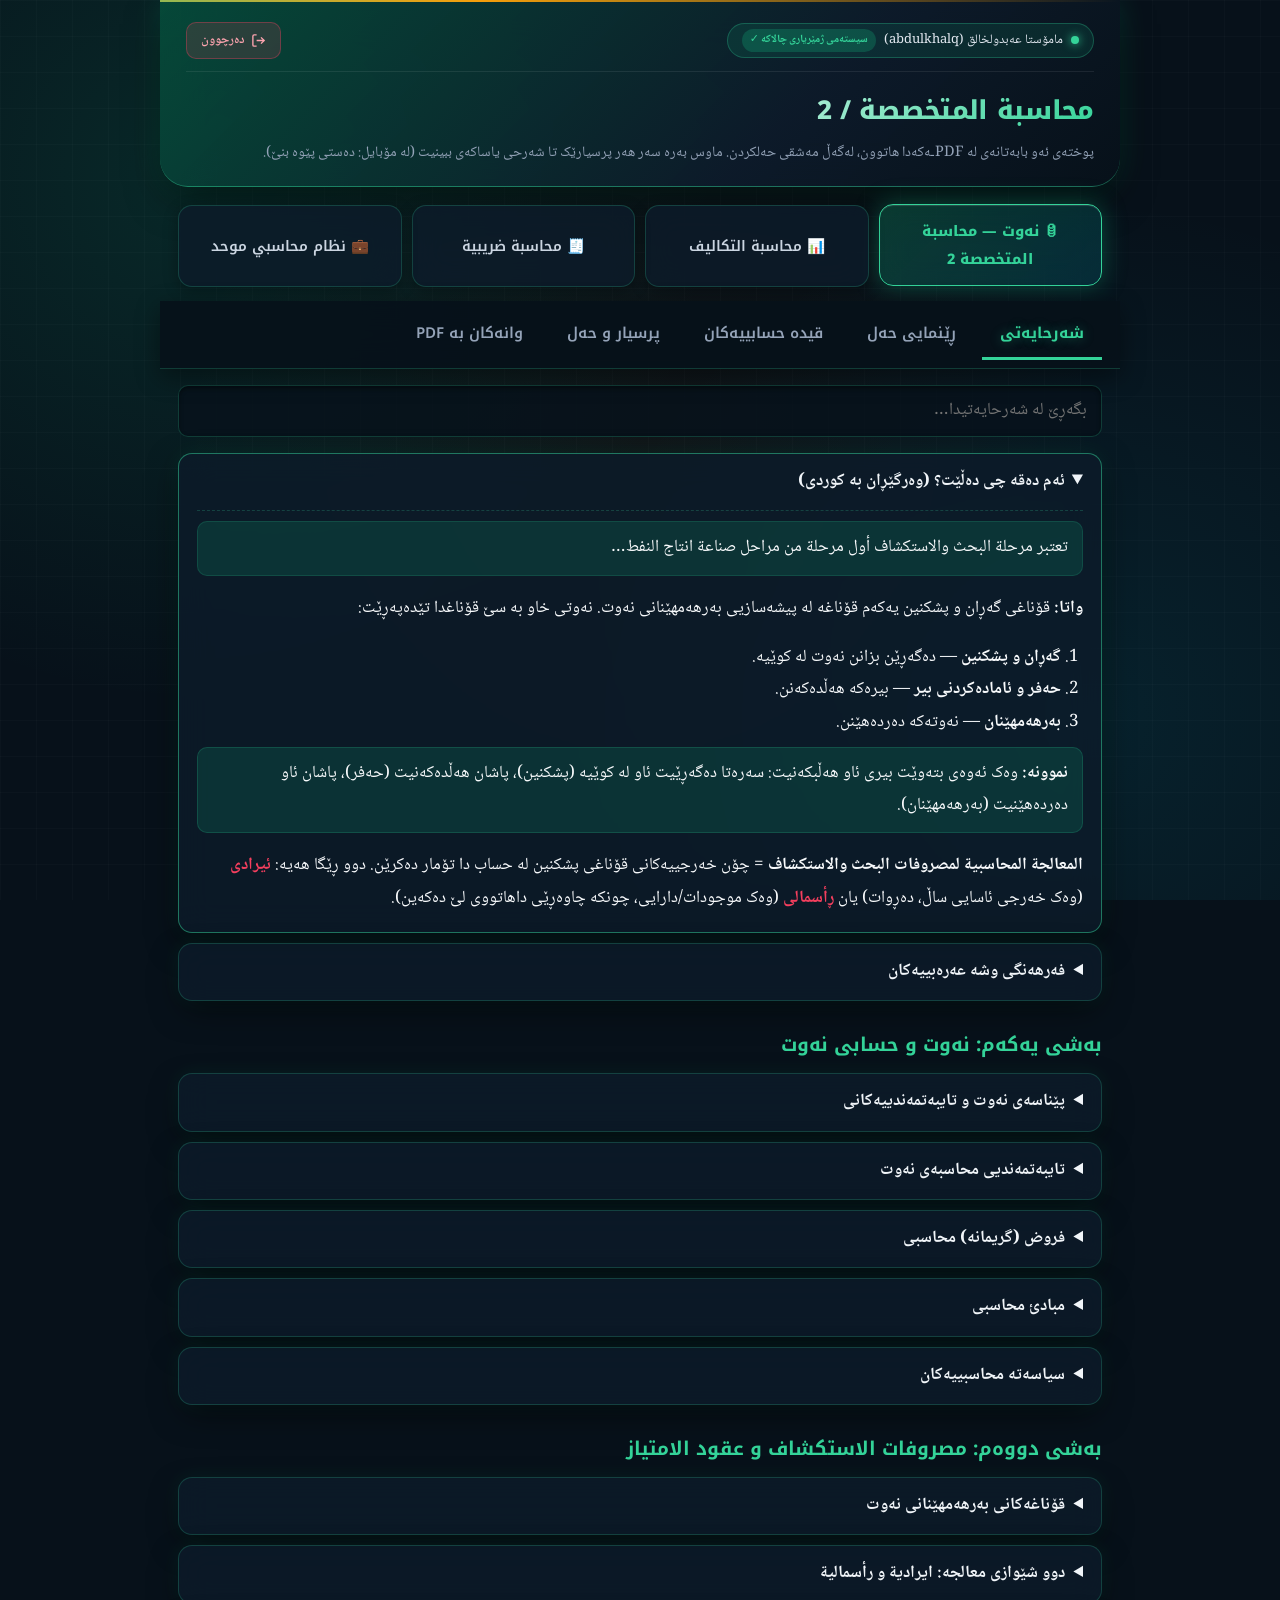
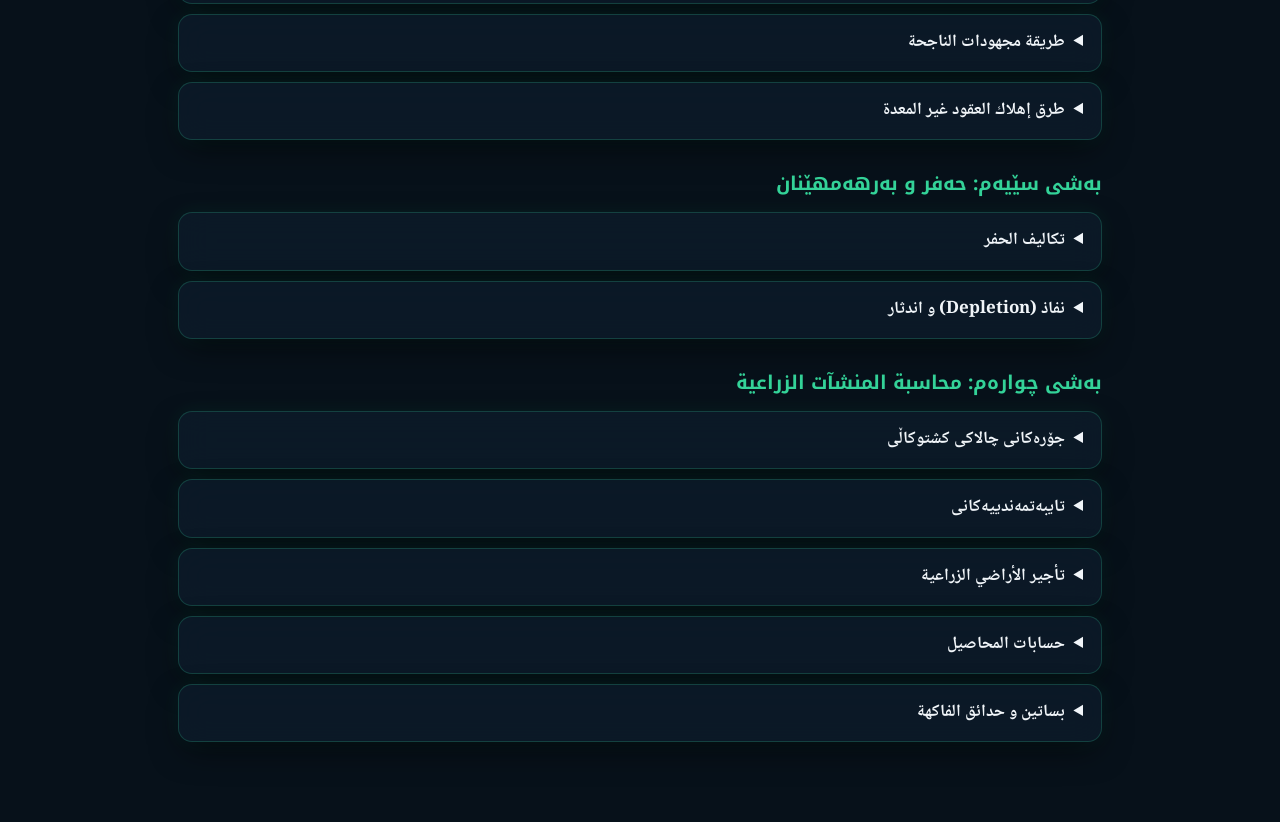
==== zhmeryary.html @ 44512e16 "Add files via upload" ====
<!DOCTYPE html>
<html lang="ckb" dir="rtl">
<head>
<meta charset="utf-8">
<meta name="viewport" content="width=device-width, initial-scale=1, viewport-fit=cover">
<title>خوێندن و مەشق — نەوت و محاسبة التكاليف</title>
<link href="https://fonts.googleapis.com/css2?family=Noto+Kufi+Arabic:wght@600;800&family=Noto+Naskh+Arabic:wght@400;600&display=swap" rel="stylesheet">
<style>
/* Modern Accounting & Finance Theme (Cohesive with Login Portal) */
:root {
  --bg: #07111a;
  --bg-gradient: radial-gradient(circle at 15% 20%, rgba(16, 185, 129, 0.14) 0%, transparent 40%),
                 radial-gradient(circle at 85% 80%, rgba(6, 182, 212, 0.10) 0%, transparent 40%),
                 radial-gradient(circle at 50% 50%, rgba(245, 158, 11, 0.04) 0%, transparent 60%);
  --card: rgba(13, 27, 42, 0.82);
  --card-hover: rgba(18, 36, 56, 0.9);
  --ink: #f8fafc;
  --mut: #94a3b8;
  --line: rgba(52, 211, 153, 0.22);
  --line-light: rgba(52, 211, 153, 0.45);
  --acc: #10b981;
  --acc-light: #34d399;
  --acc2: rgba(16, 185, 129, 0.16);
  --accent-gold: #f59e0b;
  --accent-cyan: #06b6d4;
  --warn: #f43f5e;
  --warn-bg: rgba(244, 63, 94, 0.12);
  --tip: #091724;
  --tipt: #f8fafc;
  --shadow-card: 0 12px 32px -6px rgba(0, 0, 0, 0.6), 0 0 20px rgba(16, 185, 129, 0.1);
  --shadow-hover: 0 16px 40px -6px rgba(0, 0, 0, 0.7), 0 0 30px rgba(16, 185, 129, 0.25);
  --shadow-glow: 0 0 25px rgba(16, 185, 129, 0.35);
  box-sizing: border-box;
  padding-top: env(safe-area-inset-top, 0px);
  padding-bottom: env(safe-area-inset-bottom, 0px);
}

* { box-sizing: border-box; }
html { scroll-padding-top: 80px; }

body {
  margin: 0;
  background-color: var(--bg);
  background-image: var(--bg-gradient);
  background-attachment: fixed;
  color: var(--ink);
  font: 400 17px/1.9 "Noto Naskh Arabic", 'Segoe UI', Tahoma, system-ui, sans-serif;
  min-height: 100vh;
  position: relative;
}

/* Subtle Accounting Background Grid */
body::before {
  content: '';
  position: fixed;
  inset: 0;
  background-size: 36px 36px;
  background-image: 
    linear-gradient(to right, rgba(255, 255, 255, 0.02) 1px, transparent 1px),
    linear-gradient(to bottom, rgba(255, 255, 255, 0.02) 1px, transparent 1px);
  pointer-events: none;
  z-index: 0;
}

h1, h2, h3, button, .tab, .sb {
  font-family: "Noto Kufi Arabic", 'Segoe UI', Tahoma, sans-serif;
}

/* Header with Glassmorphism & Scanner Beam */
header {
  position: relative;
  z-index: 10;
  max-width: 960px;
  margin: 0 auto 14px;
  background: linear-gradient(135deg, rgba(6, 78, 59, 0.88) 0%, rgba(13, 27, 42, 0.96) 65%, rgba(7, 17, 26, 0.98) 100%);
  backdrop-filter: blur(24px);
  -webkit-backdrop-filter: blur(24px);
  border-bottom: 1.5px solid var(--line-light);
  border-radius: 0 0 28px 28px;
  padding: 22px 26px 20px;
  box-shadow: 0 16px 40px -8px rgba(0, 0, 0, 0.7), 0 0 30px rgba(16, 185, 129, 0.2);
  overflow: hidden;
}

header::before {
  content: '';
  position: absolute;
  top: 0;
  left: -100%;
  width: 200%;
  height: 2px;
  background: linear-gradient(90deg, transparent, var(--acc-light), var(--accent-gold), transparent);
  animation: scanline 8s linear infinite;
}

@keyframes scanline {
  0% { transform: translateX(0); }
  100% { transform: translateX(50%); }
}

/* User Topbar Chip & Logout */
.user-topbar {
  display: flex;
  justify-content: space-between;
  align-items: center;
  margin-bottom: 14px;
  padding-bottom: 12px;
  border-bottom: 1px solid rgba(255, 255, 255, 0.08);
  flex-wrap: wrap;
  gap: 10px;
}

.user-chip {
  display: inline-flex;
  align-items: center;
  gap: 8px;
  background: rgba(16, 185, 129, 0.12);
  border: 1px solid rgba(52, 211, 153, 0.28);
  border-radius: 20px;
  padding: 4px 14px;
  font-size: 13px;
  color: #e2e8f0;
}

.user-chip .dot {
  width: 8px;
  height: 8px;
  background-color: var(--acc-light);
  border-radius: 50%;
  box-shadow: 0 0 10px var(--acc-light);
  animation: pulseBlink 2s infinite ease-in-out;
}

@keyframes pulseBlink {
  0%, 100% { opacity: 1; transform: scale(1); }
  50% { opacity: 0.4; transform: scale(0.8); }
}

.user-chip .auth-badge {
  background: rgba(16, 185, 129, 0.25);
  color: var(--acc-light);
  padding: 1px 8px;
  border-radius: 12px;
  font-size: 11px;
  font-weight: 700;
}

.btn-logout-top {
  display: inline-flex;
  align-items: center;
  gap: 6px;
  background: rgba(244, 63, 94, 0.15);
  border: 1px solid rgba(244, 63, 94, 0.35);
  color: #fda4af;
  text-decoration: none;
  font-size: 13px;
  font-weight: 600;
  padding: 5px 14px;
  border-radius: 10px;
  transition: all 0.25s;
}

.btn-logout-top:hover {
  background: rgba(244, 63, 94, 0.28);
  border-color: #f43f5e;
  transform: translateY(-1px);
}

h1 {
  font-size: 26px;
  margin: 4px 0 6px;
  font-weight: 800;
  background: linear-gradient(135deg, #ffffff 40%, var(--acc-light) 100%);
  -webkit-background-clip: text;
  -webkit-text-fill-color: transparent;
  letter-spacing: -0.3px;
}

header p {
  margin: 0;
  color: var(--mut);
  font-size: 14.5px;
  line-height: 1.7;
}

/* Subject Selector Buttons */
.subj {
  display: flex;
  gap: 10px;
  max-width: 960px;
  margin: 0 auto;
  padding: 4px 18px 14px;
  position: relative;
  z-index: 10;
}

.sb {
  flex: 1;
  border: 1.5px solid var(--line);
  background: var(--card);
  backdrop-filter: blur(16px);
  -webkit-backdrop-filter: blur(16px);
  color: #cbd5e1;
  border-radius: 14px;
  padding: 12px 10px;
  cursor: pointer;
  font-size: 14.5px;
  font-weight: 600;
  box-shadow: 0 4px 15px rgba(0, 0, 0, 0.3);
  transition: all 0.3s cubic-bezier(0.16, 1, 0.3, 1);
}

.sb:hover {
  border-color: var(--acc-light);
  background: rgba(16, 185, 129, 0.12);
  color: var(--acc-light);
  transform: translateY(-2px);
  box-shadow: 0 8px 25px -4px rgba(16, 185, 129, 0.25);
}

.sb[aria-selected=true] {
  border-color: var(--acc-light);
  background: linear-gradient(135deg, rgba(16, 185, 129, 0.25) 0%, rgba(6, 182, 212, 0.15) 100%);
  color: var(--acc-light);
  font-weight: 800;
  box-shadow: 0 0 25px rgba(16, 185, 129, 0.35), inset 0 1px 1px rgba(255, 255, 255, 0.15);
  transform: translateY(-1px);
}

.sb:focus-visible, .tab:focus-visible, button:focus-visible, input:focus-visible, summary:focus-visible {
  outline: 3px solid var(--acc-light);
  outline-offset: 2px;
}

/* Sticky Navigation Bar */
nav {
  position: sticky;
  top: env(safe-area-inset-top, 0px);
  z-index: 25;
  background: rgba(7, 17, 26, 0.94);
  backdrop-filter: blur(20px);
  -webkit-backdrop-filter: blur(20px);
  border-bottom: 1.5px solid var(--line);
  display: flex;
  gap: 8px;
  padding: 8px 18px;
  max-width: 960px;
  margin: 0 auto;
  overflow-x: auto;
  box-shadow: 0 8px 24px rgba(0, 0, 0, 0.4);
}

.tab {
  border: 0;
  background: none;
  color: var(--mut);
  padding: 10px 18px;
  font-size: 15px;
  font-weight: 600;
  cursor: pointer;
  border-bottom: 3px solid transparent;
  white-space: nowrap;
  border-radius: 8px 8px 0 0;
  transition: all 0.25s;
}

.tab:hover {
  color: var(--acc-light);
  background: rgba(16, 185, 129, 0.08);
}

.tab[aria-selected=true] {
  color: var(--acc-light);
  border-color: var(--acc-light);
  font-weight: 700;
  text-shadow: 0 0 12px rgba(52, 211, 153, 0.4);
}

main {
  max-width: 960px;
  margin: auto;
  padding: 16px 18px 70px;
  position: relative;
  z-index: 5;
}

section[hidden] { display: none; }

.tools {
  display: flex;
  gap: 10px;
  flex-wrap: wrap;
  margin-bottom: 16px;
}

input[type=search], input[type=text], input[type=number] {
  font: inherit;
  border: 1.5px solid var(--line);
  background: rgba(8, 18, 28, 0.85);
  color: var(--ink);
  border-radius: 10px;
  padding: 9px 14px;
  box-shadow: inset 0 2px 4px rgba(0, 0, 0, 0.4);
  transition: all 0.25s;
}

input[type=search] { flex: 1; min-width: 200px; }

input:focus {
  border-color: var(--acc-light);
  background: rgba(12, 26, 40, 0.98);
  outline: none;
  box-shadow: 0 0 0 3px rgba(16, 185, 129, 0.25), inset 0 1px 2px rgba(255, 255, 255, 0.05);
}

.grp {
  font-size: 19px;
  margin: 26px 0 8px;
  color: var(--acc-light);
  font-weight: 700;
}

/* Accordion Details */
details {
  background: var(--card);
  backdrop-filter: blur(16px);
  -webkit-backdrop-filter: blur(16px);
  border: 1px solid var(--line);
  border-radius: 14px;
  margin: 10px 0;
  padding: 0 18px;
  box-shadow: var(--shadow-card);
  transition: all 0.25s;
}

details:hover {
  border-color: var(--line-light);
}

details[open] {
  border-color: rgba(52, 211, 153, 0.5);
  box-shadow: 0 12px 30px rgba(0, 0, 0, 0.5), 0 0 20px rgba(16, 185, 129, 0.12);
}

summary {
  cursor: pointer;
  padding: 12px 0;
  font-weight: 700;
  color: #f1f5f9;
  transition: color 0.2s;
}

summary:hover {
  color: var(--acc-light);
}

details[open] summary {
  border-bottom: 1px dashed var(--line);
  margin-bottom: 10px;
}

details ul { margin: 6px 0 12px; padding-inline-start: 22px; }

.dr {
  font-family: "Noto Naskh Arabic", monospace;
  direction: ltr;
  text-align: left;
  background: rgba(16, 185, 129, 0.12);
  border: 1px solid rgba(52, 211, 153, 0.2);
  border-radius: 10px;
  padding: 8px 14px;
  margin: 8px 0 14px;
  font-size: 15px;
  line-height: 1.7;
  white-space: pre-wrap;
  color: #e2e8f0;
}

/* Question Cards */
.q {
  position: relative;
  background: var(--card);
  backdrop-filter: blur(16px);
  -webkit-backdrop-filter: blur(16px);
  border: 1px solid var(--line);
  border-radius: 16px;
  padding: 18px 20px;
  margin: 16px 0;
  border-inline-start: 5px solid var(--acc);
  box-shadow: var(--shadow-card);
  transition: all 0.3s cubic-bezier(0.16, 1, 0.3, 1);
}

.q:hover, .q:focus-within, .q.open {
  border-color: var(--acc-light);
  border-inline-start-color: var(--acc-light);
  box-shadow: var(--shadow-hover);
  transform: translateY(-2px);
}

.q .head {
  display: flex;
  justify-content: space-between;
  gap: 8px;
  font-family: "Noto Kufi Arabic", sans-serif;
  font-size: 13.5px;
  color: var(--mut);
  margin-bottom: 6px;
}

.q .head span:last-child {
  background: var(--acc2);
  color: var(--acc-light);
  border: 1px solid rgba(52, 211, 153, 0.3);
  border-radius: 20px;
  padding: 2px 14px;
  font-weight: 700;
}

.q p { margin: 8px 0 12px; line-height: 1.8; }
.row { display: flex; gap: 10px; align-items: center; flex-wrap: wrap; }
.row input { width: 150px; direction: ltr; text-align: left; }

/* Action Buttons */
button.b {
  background: linear-gradient(135deg, #10b981 0%, #059669 50%, #047857 100%);
  color: #ffffff;
  border: 0;
  border-radius: 10px;
  padding: 9px 18px;
  font-size: 14.5px;
  font-weight: 700;
  cursor: pointer;
  box-shadow: 0 6px 18px rgba(16, 185, 129, 0.35);
  transition: all 0.25s;
}

button.b:hover {
  background: linear-gradient(135deg, #34d399 0%, #10b981 50%, #059669 100%);
  transform: translateY(-1.5px);
  box-shadow: 0 8px 24px rgba(16, 185, 129, 0.55);
}

button.g {
  background: rgba(16, 185, 129, 0.1);
  color: var(--acc-light);
  border: 1.5px solid rgba(52, 211, 153, 0.35);
  border-radius: 10px;
  padding: 8px 16px;
  font-size: 14px;
  font-weight: 600;
  cursor: pointer;
  transition: all 0.25s;
}

button.g:hover {
  background: rgba(16, 185, 129, 0.22);
  border-color: var(--acc-light);
  transform: translateY(-1px);
}

.res { margin-top: 10px; font-weight: 700; }
.ok { color: var(--acc-light); text-shadow: 0 0 8px rgba(52, 211, 153, 0.4); }
.no { color: var(--warn); }

/* Hints & Tooltips */
.tip {
  display: none;
  position: absolute;
  inset-inline: 10px;
  top: calc(100% - 6px);
  z-index: 30;
  background: var(--tip);
  color: var(--tipt);
  border: 1.5px solid var(--acc-light);
  border-radius: 14px;
  padding: 14px 18px;
  font-size: 15px;
  line-height: 1.8;
  box-shadow: 0 12px 35px rgba(0, 0, 0, 0.7), 0 0 25px rgba(16, 185, 129, 0.25);
}

.tip b { display: block; font-family: "Noto Kufi Arabic", sans-serif; margin-bottom: 4px; color: #fcd34d; font-size: 16px; }
.tip .dr { background: rgba(255, 255, 255, 0.08); color: inherit; margin: 6px 0 0; }
.q:hover .tip, .q.open .tip { display: block; }
.q:hover, .q.open { z-index: 6; }

/* Sticky Score Badge */
.score {
  position: sticky;
  bottom: calc(12px + env(safe-area-inset-bottom, 0px));
  background: linear-gradient(135deg, #10b981, #059669);
  color: #ffffff;
  border: 1.5px solid rgba(255, 255, 255, 0.25);
  border-radius: 24px;
  padding: 7px 22px;
  width: max-content;
  margin: 14px auto 0;
  font-family: "Noto Kufi Arabic", sans-serif;
  font-size: 14.5px;
  font-weight: 700;
  box-shadow: 0 8px 25px rgba(16, 185, 129, 0.5), 0 0 15px rgba(16, 185, 129, 0.3);
  z-index: 20;
}

.hint { color: var(--mut); font-size: 14.5px; }
@media (max-width: 560px) { .tip { position: static; margin-top: 8px; } }

.why { background: var(--acc2); border-radius: 10px; padding: 10px 14px; margin: 8px 0; border: 1px solid rgba(52, 211, 153, 0.18); }
.st { margin: 6px 0; padding-inline-start: 22px; }
.pq { border: 2px solid #f43f5e; border-radius: 12px; padding: 10px 14px; margin: 12px 0 16px; background: rgba(244, 63, 94, 0.08); }
.pq p { margin: 4px 0; }
.badge { background: #f43f5e; color: #fff; border-radius: 6px; padding: 2px 10px; font-size: 13px; font-family: "Noto Kufi Arabic", sans-serif; }
.r { color: #f43f5e; font-weight: 700; }
.gl { display: grid; grid-template-columns: auto 1fr; gap: 4px 16px; margin: 8px 0; }
.gl b { direction: rtl; color: var(--acc-light); }
.ar { direction: rtl; background: var(--acc2); border-radius: 10px; padding: 10px 14px; margin: 8px 0; border: 1px solid rgba(52, 211, 153, 0.15); }

/* Chat Elements */
.chat { display: flex; flex-direction: column; gap: 10px; min-height: 260px; margin: 10px 0; }
.m { max-width: 88%; padding: 10px 14px; border-radius: 12px; white-space: pre-wrap; line-height: 1.9; }
.m.u { align-self: flex-start; background: linear-gradient(135deg, #10b981, #059669); color: #fff; }
.m.a { align-self: flex-end; background: var(--card); border: 1.5px solid var(--line); }
.m.a small { display: block; font: 600 12px "Noto Kufi Arabic", sans-serif; color: var(--acc-light); margin-bottom: 2px; }
.cr { display: flex; gap: 8px; position: sticky; bottom: calc(8px + env(safe-area-inset-bottom, 0px)); background: var(--bg); padding: 8px 0; }
.cr input { flex: 1; min-width: 0; }
.chips { display: flex; gap: 8px; flex-wrap: wrap; }
.chips button { font-size: 13px; }

.ab { position: fixed; inset-inline-start: 14px; bottom: calc(14px + env(safe-area-inset-bottom, 0px)); z-index: 9; border-radius: 24px; box-shadow: 0 4px 14px rgba(0,0,0,.5); }
.askrow { margin: 8px 0; }
.ov { position: fixed; inset: 0; background: rgba(0,0,0,.75); backdrop-filter: blur(8px); z-index: 30; display: flex; align-items: center; justify-content: center; padding: 16px; }
.ov>div { background: var(--card); border: 1.5px solid var(--line); border-radius: 16px; padding: 18px; max-width: 560px; width: 100%; box-shadow: var(--shadow-hover); }
.ov textarea { width: 100%; height: 180px; font: inherit; background: rgba(8, 18, 28, 0.85); color: var(--ink); border: 1px solid var(--line); border-radius: 10px; padding: 10px; margin: 8px 0; }
.ov a.b { text-decoration: none; display: inline-block; }

nav[hidden] { display: none; }
.pdfc { display: flex; align-items: center; gap: 10px; flex-wrap: wrap; background: var(--card); border: 1px solid var(--line); border-radius: 14px; padding: 14px 16px; margin: 12px 0; box-shadow: var(--shadow-card); }
.pdfc b { flex: 1; min-width: 200px; color: #f8fafc; }
.pdfc span { color: var(--mut); font-size: 14px; }
.rd { position: fixed; inset: 0; z-index: 40; background: var(--bg); display: flex; flex-direction: column; padding-top: env(safe-area-inset-top, 0px); padding-bottom: env(safe-area-inset-bottom, 0px); }
.rd .bar { display: flex; gap: 8px; align-items: center; padding: 8px 12px; border-bottom: 2px solid var(--line); flex-wrap: wrap; background: rgba(13, 27, 42, 0.95); }
.rd .bar b { flex: 1; min-width: 140px; font-size: 14px; }
.rd .pg { flex: 1; overflow: auto; text-align: center; padding: 8px; }
.rd img { width: 100%; max-width: 900px; height: auto; background: #fff; border: 1px solid var(--line); border-radius: 6px; }
.rd input { width: 70px; direction: ltr; text-align: center; }

/* Accounting Data Tables */
.tw { overflow-x: auto; }
.stt { width: 100%; border-collapse: collapse; margin: 14px 0; background: var(--card); border-radius: 12px; overflow: hidden; font-size: 15px; box-shadow: var(--shadow-card); }
.stt caption { background: linear-gradient(135deg, rgba(16, 185, 129, 0.25), rgba(6, 182, 212, 0.15)); color: var(--acc-light); font: 700 15px "Noto Kufi Arabic", Tahoma, sans-serif; padding: 10px; border: 1px solid var(--line); }
.stt th, .stt td { border: 1px solid var(--line); padding: 8px 10px; vertical-align: top; line-height: 1.6; }
.stt th { background: rgba(16, 185, 129, 0.18); color: #f8fafc; font: 600 13.5px "Noto Kufi Arabic", Tahoma, sans-serif; }
.stt td:first-child { min-width: 170px; }
.stt td input { width: 100%; min-width: 100px; font: inherit; border: 1.5px solid var(--line); background: rgba(8, 18, 28, 0.8); color: var(--ink); border-radius: 6px; padding: 5px 8px; text-align: left; }
.stt tr.ok input { border-color: var(--acc-light); background: rgba(16, 185, 129, 0.2); }
.stt tr.bad input { border-color: var(--warn); background: rgba(244, 63, 94, 0.15); }
.fm { font-size: 13px; color: var(--warn); line-height: 1.6; }
.stt tr.ok .fm { color: var(--acc-light); }
.stt tr.rv input { opacity: .7; }
button.sm { padding: 2px 12px; font-size: 12.5px; }
#exs { display: flex; gap: 8px; flex-wrap: wrap; margin: 6px 0 12px; }
#exs button[aria-pressed=true] { background: linear-gradient(135deg, #10b981, #059669); color: #ffffff; }

.tp2 { position: fixed; display: none; z-index: 50; max-width: min(360px, calc(100vw - 16px)); background: var(--tip); color: var(--tipt); padding: 10px 14px; border: 2px solid var(--acc-light); border-radius: 12px; font-size: 14px; line-height: 1.7; box-shadow: 0 8px 24px rgba(0,0,0,.5); pointer-events: none; direction: rtl; }
.tp2 .lw b { color: #fcd34d; }
.tp2 .lw { font-size: 15px; font-weight: 600; margin-bottom: 6px; padding-bottom: 6px; border-bottom: 1px dashed rgba(127,127,127,.5); }
.fm .lwl { display: block; color: var(--ink); opacity: .85; margin-top: 2px; }

.qb { background: var(--card); border: 1.5px solid var(--line); border-radius: 14px; padding: 16px 20px; margin: 12px 0; direction: rtl; text-align: right; line-height: 2.2; white-space: pre-line; font-size: 18px; box-shadow: var(--shadow-card); }
mark.h { color: inherit; border-radius: 5px; padding: 1px 6px; font-weight: 700; -webkit-box-decoration-break: clone; box-decoration-break: clone; }
.h-m { background: rgba(59, 130, 246, 0.3); box-shadow: inset 0 -2px #3b82f6; }
.h-l { background: rgba(245, 158, 11, 0.32); box-shadow: inset 0 -2px #f59e0b; }
.h-e { background: rgba(168, 85, 247, 0.3); box-shadow: inset 0 -2px #a855f7; }
.h-i { background: rgba(20, 184, 166, 0.3); box-shadow: inset 0 -2px #14b8a6; }
.h-s { background: rgba(236, 72, 153, 0.3); box-shadow: inset 0 -2px #ec4899; }
.h-a { background: rgba(239, 68, 68, 0.3); box-shadow: inset 0 -2px #ef4444; }
.h-v { background: rgba(34, 197, 94, 0.32); box-shadow: inset 0 -2px #22c55e; }
.h-p { background: rgba(234, 179, 8, 0.35); box-shadow: inset 0 -2px #eab308; }
.h-k { background: rgba(148, 163, 184, 0.3); box-shadow: inset 0 -2px #94a3b8; }
.h-q { background: none; box-shadow: none; color: var(--warn); padding: 0; }

.lgd { display: flex; gap: 6px; flex-wrap: wrap; margin: 6px 0 2px; font-size: 13px; }
.lgd mark { font-weight: 600; }
.stt td.lb { border-inline-start: 6px solid var(--cc, transparent); cursor: pointer; }
.c-m { --cc: #3b82f6; } .c-l { --cc: #f59e0b; } .c-e { --cc: #a855f7; } .c-i { --cc: #14b8a6; }
.c-s { --cc: #ec4899; } .c-a { --cc: #ef4444; } .c-v { --cc: #22c55e; } .c-p { --cc: #eab308; }

.src-btn { margin-top: 4px; font-size: 12px; padding: 2px 10px; }
tr.srcT td { background: rgba(251, 191, 36, 0.30)!important; }
tr.srcCur td { background: rgba(251, 191, 36, 0.55)!important; outline: 3px solid #f59e0b; outline-offset: -3px; }
mark.srcT { outline: 3px dashed #f59e0b; outline-offset: 2px; }
mark.srcCur { outline: 4px solid #f59e0b; outline-offset: 3px; box-shadow: 0 0 0 6px rgba(251, 191, 36, 0.55); }
#srcbar { position: fixed; inset-inline: 12px; bottom: calc(64px + env(safe-area-inset-bottom, 0px)); z-index: 40; max-width: 620px; margin: auto; background: var(--tip); color: var(--tipt); border: 2px solid #f59e0b; border-radius: 14px; padding: 10px 14px; box-shadow: 0 8px 28px rgba(0,0,0,.6); direction: rtl; font-size: 15px; line-height: 1.8; }
#srcbar[hidden] { display: none; }
#srcbar .sr { display: flex; gap: 6px; margin-top: 6px; flex-wrap: wrap; }
#srcbar button { font-family: "Noto Kufi Arabic", Tahoma, sans-serif; border: 0; border-radius: 8px; padding: 4px 14px; background: #f59e0b; color: #1d1a33; cursor: pointer; font-size: 14px; font-weight: 700; }
#srcbar button.x { background: rgba(127, 127, 127, 0.35); color: inherit; }

td.srcT { background: rgba(251, 191, 36, 0.30)!important; }
td.srcCur { background: rgba(251, 191, 36, 0.55)!important; outline: 3px solid #f59e0b; outline-offset: -3px; }
td.tok { background: rgba(34, 197, 94, 0.22); }
td.tbad { background: rgba(239, 68, 68, 0.2); }
.tcell select { font: inherit; max-width: 150px; background: rgba(8, 18, 28, 0.85); color: var(--ink); border: 1.5px solid var(--line); border-radius: 8px; padding: 4px; }
.tcell input { width: 120px; direction: ltr; }
.tcell { cursor: pointer; }
#tbar { position: fixed; inset-inline: 12px; bottom: calc(64px + env(safe-area-inset-bottom, 0px)); z-index: 40; max-width: 620px; margin: auto; background: var(--tip); color: var(--tipt); border: 2px solid #f59e0b; border-radius: 14px; padding: 10px 14px; box-shadow: 0 8px 28px rgba(0,0,0,.6); direction: rtl; font-size: 15px; line-height: 1.8; }
#tbar[hidden] { display: none; }
#tbar .sr { display: flex; gap: 6px; margin-top: 6px; flex-wrap: wrap; }
#tbar button { font-family: "Noto Kufi Arabic", Tahoma, sans-serif; border: 0; border-radius: 8px; padding: 4px 14px; background: #f59e0b; color: #1d1a33; cursor: pointer; font-size: 14px; font-weight: 700; }
#tbar button.x { background: rgba(127, 127, 127, 0.35); color: inherit; }

.mz caption { background: rgba(16, 185, 129, 0.25); color: var(--acc-light); border: 1px solid var(--line); }
.mz th { background: rgba(16, 185, 129, 0.18); color: #fff; }
.mz td, .mz th { border-color: var(--line); }
.mz tr.sh td { font-weight: 700; background: transparent; }
.mz .nt { font-size: 14px; white-space: normal; text-align: right; direction: rtl; min-width: 190px; line-height: 1.9; }
#nttip { position: fixed; z-index: 70; display: none; max-width: 340px; background: #091724; color: #fff; border: 2px solid #f59e0b; border-radius: 12px; padding: 8px 12px; font-size: 14px; line-height: 1.9; direction: rtl; box-shadow: 0 8px 24px rgba(0,0,0,.6); pointer-events: none; }
tr.ntH td { background: rgba(251, 191, 36, 0.32)!important; }

.nn { border-bottom: 1.5px dotted #f59e0b; cursor: help; outline: none; }
.nn:hover, .nn:focus { background: rgba(251, 191, 36, 0.3); }
#nnt { position: fixed; z-index: 60; max-width: 300px; background: var(--tip); color: var(--tipt); border: 2px solid #f59e0b; border-radius: 10px; padding: 8px 12px; font-size: 14px; line-height: 1.7; direction: rtl; pointer-events: none; box-shadow: 0 6px 20px rgba(0,0,0,.6); }
#nnt[hidden] { display: none; }

.aex { margin: 10px 0; }
.est { margin: 12px 0; }
.est .calc { font-size: 14px; color: var(--mut); margin: 4px 0; }
.ra { min-width: 64px; }
</style>
<style>#abar{position:fixed;inset-inline:12px;bottom:calc(64px + env(safe-area-inset-bottom,0px));z-index:40;max-width:620px;margin:auto;background:var(--tip);color:var(--tipt);border:2px solid #f59e0b;border-radius:14px;padding:10px 14px;box-shadow:0 8px 28px rgba(0,0,0,.6);direction:rtl;font-size:15px;line-height:1.8}#abar[hidden]{display:none}#abar .sr{display:flex;gap:6px;margin-top:6px;flex-wrap:wrap}#abar button{font-family:"Noto Kufi Arabic",Tahoma,sans-serif;border:0;border-radius:8px;padding:4px 14px;background:#f59e0b;color:#1d1a33;cursor:pointer;font-size:14px;font-weight:700}#abar button.x{background:rgba(127,127,127,.35);color:inherit}tr.al{cursor:pointer}.est .when{font-size:14px;color:var(--mut);margin:4px 0}</style><style>.hid{background:var(--acc2)!important;color:transparent!important;cursor:pointer;user-select:none}.hid *{color:transparent!important}</style></head>
<body>
<header>
<div class="user-topbar">
  <div class="user-chip">
    <span class="dot"></span>
    <span>مامۆستا عەبدولخالق (abdulkhalq)</span>
    <span class="auth-badge">سیستەمی ژمێریاری چالاکە ✓</span>
  </div>
  <a href="index.html" class="btn-logout-top" title="دەرچوون">
    <svg width="15" height="15" viewBox="0 0 24 24" fill="none" stroke="currentColor" stroke-width="2.2"><path d="M9 21H5a2 2 0 0 1-2-2V5a2 2 0 0 1 2-2h4"></path><polyline points="16 17 21 12 16 7"></polyline><line x1="21" y1="12" x2="9" y2="12"></line></svg>
    <span>دەرچوون</span>
  </a>
</div>
<h1 id="hh1">محاسبة المتخصصة / 2</h1>
<p id="hp">پوختەی ئەو بابەتانەی لە PDFـەکەدا هاتوون، لەگەڵ مەشقی حەلکردن. ماوس بەرە سەر هەر پرسیارێک تا شەرحی یاساکەی ببینیت (لە مۆبایل: دەستی پێوە بنێ).</p>
</header>
<div class="subj" role="tablist" aria-label="بابەت"><button class="sb" data-sub="oil" aria-selected="true">🛢 نەوت — محاسبة المتخصصة 2</button><button class="sb" data-sub="cost" aria-selected="false">📊 محاسبة التكاليف</button><button class="sb" data-sub="tax" aria-selected="false">🧾 محاسبة ضريبية</button><button class="sb" data-sub="ai" aria-selected="false">💼 نظام محاسبي موحد</button></div>
<nav role="tablist" id="nav-oil" data-s="oil">
<button class="tab" role="tab" aria-selected="true" data-t="theory">شەرحایەتی</button>
<button class="tab" role="tab" aria-selected="false" data-t="oguide">ڕێنمایی حەل</button>
<button class="tab" role="tab" aria-selected="false" data-t="entries">قیدە حسابییەکان</button>
<button class="tab" role="tab" aria-selected="false" data-t="practice">پرسیار و حەل</button>
<button class="tab" role="tab" aria-selected="false" data-t="opdf">وانەکان بە PDF</button>
</nav>
<nav role="tablist" id="nav-cost" data-s="cost" hidden>
<button class="tab" role="tab" aria-selected="true" data-t="ctheory">شەرحایەتی</button>
<button class="tab" role="tab" aria-selected="false" data-t="cguide">ڕێنمایی حەل</button>
<button class="tab" role="tab" aria-selected="false" data-t="centries">فۆرمۆڵە و قاڵب</button>
<button class="tab" role="tab" aria-selected="false" data-t="ctables">خشتەکان (قائمة)</button>
<button class="tab" role="tab" aria-selected="false" data-t="cpractice">پرسیار و حەل</button>
<button class="tab" role="tab" aria-selected="false" data-t="cpdf">وانەکان بە PDF</button>
</nav>
<nav role="tablist" id="nav-tax" data-s="tax" hidden>
<button class="tab" role="tab" aria-selected="true" data-t="ttheory">شەرحایەتی</button>
<button class="tab" role="tab" aria-selected="false" data-t="tguide">ڕێنمایی حەل</button>
<button class="tab" role="tab" aria-selected="false" data-t="ttables">خشتەی غرامات</button>
<button class="tab" role="tab" aria-selected="false" data-t="tpractice">پرسیار و حەل</button>
<button class="tab" role="tab" aria-selected="false" data-t="tpdf">وانەکان بە PDF</button>
</nav>
<nav role="tablist" id="nav-ai" data-s="ai" hidden>
<button class="tab" role="tab" aria-selected="true" data-t="ath">شەرحایەتی</button>
<button class="tab" role="tab" aria-selected="false" data-t="agd">ڕێنمایی حەل</button>
<button class="tab" role="tab" aria-selected="false" data-t="aen">پرسیار بە مەلزەمە (قید)</button>
<button class="tab" role="tab" aria-selected="false" data-t="acd">دەلیلی حسابەکان (کۆد)</button>
<button class="tab" role="tab" aria-selected="false" data-t="aqz">پرسیار و قید</button>
<button class="tab" role="tab" aria-selected="false" data-t="apdf">وانەکان بە PDF</button>
</nav>
<main>
<section id="theory" data-s="oil">
<div class="tools"><input type="search" id="s" placeholder="بگەڕێ لە شەرحایەتیدا…" aria-label="گەڕان"></div>
<details open><summary>ئەم دەقە چی دەڵێت؟ (وەرگێڕان بە کوردی)</summary><div class="ar">تعتبر مرحلة البحث والاستكشاف أول مرحلة من مراحل صناعة انتاج النفط…</div><p><b>واتا:</b> قۆناغی گەڕان و پشکنین یەکەم قۆناغە لە پیشەسازیی بەرهەمهێنانی نەوت. نەوتی خاو بە سێ قۆناغدا تێدەپەڕێت:</p><ol class="st"><li><b>گەڕان و پشکنین</b> — دەگەڕێن بزانن نەوت لە کوێیە.</li><li><b>حەفر و ئامادەکردنی بیر</b> — بیرەکە هەڵدەکەنن.</li><li><b>بەرهەمهێنان</b> — نەوتەکە دەردەهێنن.</li></ol><div class="why"><b>نموونە:</b> وەک ئەوەی بتەوێت بیری ئاو هەڵبکەنیت: سەرەتا دەگەڕێیت ئاو لە کوێیە (پشکنین)، پاشان هەڵدەکەنیت (حەفر)، پاشان ئاو دەردەهێنیت (بەرهەمهێنان).</div><p><b>المعالجة المحاسبية لمصروفات البحث والاستكشاف</b> = چۆن خەرجییەکانی قۆناغی پشکنین لە حساب دا تۆمار دەکرێن. دوو ڕێگا هەیە: <span class="r">ئیرادی</span> (وەک خەرجی ئاسایی ساڵ، دەڕوات) یان <span class="r">ڕأسمالی</span> (وەک موجودات/دارایی، چونکە چاوەڕێی داهاتووی لێ دەکەین).</p></details>
<details><summary>فەرهەنگی وشە عەرەبییەکان</summary><div class="gl"><b>حـ /</b><span>حساب</span><b>من</b><span>لای چەپ: «مدین» (Debit) — ئەو حسابەی بڕەکەی زیاد دەبێت یان خەرجییە</span><b>الى</b><span>لای ڕاست: «دائن» (Credit) — ئەو حسابەی پارەکەی لێ دەچێت یان قەرزە</span><b>أ.خ</b><span>أرباح وخسائر = قازانج و زیان</span><b>مصروفات / نفقات</b><span>خەرجی</span><b>عقود امتياز</b><span>گرێبەستی مۆڵەتی گەڕان و دەرهێنانی نەوت</span><b>معلق</b><span>هەڵپەسێردراو (هێشتا بڕیار نەدراوە)</span><b>غير معدة</b><span>ئامادەنەکراو (ناوچە بەردەوامە، هێشتا نەوت نەبووە بە بەرهەم)</span><b>منتجة</b><span>بەرهەمهێنەر (نەوت دۆزرایەوە)</span><b>متنازل عنها</b><span>دەستبەرداربوو (واز لێهێنراو)</span><b>اندثار</b><span>کەمبوونەوەی بەهای ئامێر</span><b>نفاذ</b><span>تەواوبوونی بەشێک لە نەوت بە دەرهێنان</span><b>البنك / النقدية</b><span>بانک / کاش</span><b>الدائنون</b><span>قەرزدەرەکان (پارە نەدراوە)</span><b>مذكورين</b><span>«چەند حسابێک» پێکەوە</span></div></details>
<div id="tl"></div>
</section>
<section id="oguide" data-s="oil" hidden></section>
<section id="entries" data-s="oil" hidden><div id="el"></div></section>
<section id="practice" data-s="oil" hidden>
<p class="hint">وەڵامی ژمارەیی بنووسە (بێ فاریزە)، دوگمەی «بپشکنە» دابگرە. «شەرح» وەڵامی تەواو پیشان دەدات.</p>
<div id="ql"></div>
<div class="score" id="sc">0 / 0</div>
</section>
<section id="opdf" data-s="oil" hidden></section>
<section id="ctheory" data-s="cost" hidden>
<div class="tools"><input type="search" id="cs" placeholder="بگەڕێ لە شەرحایەتیدا…" aria-label="گەڕان"></div>
<details><summary>فەرهەنگی وشە عەرەبییەکان</summary><div class="gl"><b>مباشرة</b><span>ڕاستەوخۆ — دەتوانرێت بە ڕاستەوخۆ بخرێتە سەر بەرهەم</span><b>غير مباشرة</b><span>ناڕاستەوخۆ — دابەش دەکرێت (کارەبا، کرێی کارگە…)</span><b>ثابتة</b><span>نەگۆڕ — بەرزبوونەوەی بەرهەم کاریگەری لەسەر نییە</span><b>متغيرة</b><span>گۆڕاو — لەگەڵ بڕی بەرهەم دەگۆڕێت</span><b>التكلفة الأولية</b><span>مواد + أجور + مصاريف مباشرة</span><b>كلفة الصنع</b><span>کۆی تکلفەی دروستکردن (مباشرة + غير مباشرة)</span><b>تحت التشغيل</b><span>بەرهەمی تەواونەبوو</span><b>تام الصنع</b><span>بەرهەمی تەواو</span><b>كلفة المبيعات</b><span>تکلفەی ئەوەی فرۆشراوە + تسويقية</span><b>مجمل الربح</b><span>مبيعات − كلفة المبيعات</span><b>الربح الحدي</b><span>مبيعات − تکلفة متغيرة (عائد المساهمة)</span><b>الطاقة المستغلة</b><span>ئەو بەشەی طاقة کە بەکارهاتووە</span><b>إنتاج معادل</b><span>یەکەی تەواوی هاوتا (تحت التشغيل × ڕێژەی تەواوبوون)</span></div></details>
<div id="ctl"></div></section>
<section id="cguide" data-s="cost" hidden></section>
<section id="centries" data-s="cost" hidden><div id="cel"></div></section>
<section id="ctables" data-s="cost" hidden><p class="hint">خشتەکان وەک مەلزەمەکە: ژمارە بە ئینگلیزی بنووسە (زیان بە سالب، وەک -8813). کە دەرچوویت لە خانەکە دەپشکنرێت؛ ئەگەر هەڵە بوو پێت دەڵێت چی لە چی بدەیت.</p><div id="exs"></div><div id="exb"></div></section>
<section id="cpractice" data-s="cost" hidden><p class="hint">وەڵامی ژمارەیی بنووسە (بێ فاریزە؛ زیان بە سالب)، «بپشکنە» دابگرە. «شەرح» حەلەکە پیشان دەدات. جیاوازی ≤ 2 قبوڵە بۆ گۆڕینی خاڵە دەهەکییەکان.</p><div id="cql"></div><div class="score" id="csc">0 / 0</div></section>
<section id="cpdf" data-s="cost" hidden></section>
<section id="ttheory" data-s="tax" hidden><div class="tools"><input type="search" id="ts" placeholder="بگەڕێ لە شەرحایەتیدا…" aria-label="گەڕان"></div><div id="ttl"></div></section>
<section id="tguide" data-s="tax" hidden></section>
<section id="ttables" data-s="tax" hidden><p class="hint">ژمارەکان بە ئینگلیزی بنووسە. کلیک لە هەر خانەیەک = پیشانی دەدات لە کوێوە هاتووە (لە پرسیارەکە یان لە خانەیەکی تر).</p><div id="ttb"></div></section>
<section id="tpractice" data-s="tax" hidden><p class="hint">وەڵامی ژمارەیی بنووسە، «بپشکنە» دابگرە. «شەرح» یاسا و سەرچاوەکەی پیشان دەدات.</p><div id="tql"></div><div class="score" id="tsc">0 / 0</div></section>
<section id="tpdf" data-s="tax" hidden></section>
<section id="ath" data-s="ai" hidden><div class="tools"><input type="search" id="ats" placeholder="بگەڕێ لە شەرحایەتیدا…" aria-label="گەڕان"></div><div id="atl"></div></section>
<section id="agd" data-s="ai" hidden></section>
<section id="aen" data-s="ai" hidden></section>
<section id="acd" data-s="ai" hidden></section>
<section id="aqz" data-s="ai" hidden><p class="hint">یەک وەڵام هەڵبژێرە؛ دوای وەڵامدانەوە سەرچاوەکەی لە مەلزەمەکە پیشان دەدرێت.</p><div id="aql"></div><div class="score" id="asc">0 / 0</div></section>
<section id="apdf" data-s="ai" hidden></section>
</main>
<script>const PD={"oil":[{"t":"محاسبة المتخصصة / 2 — ئاسۆ یاسین غدیر","p":["/9j/4AAQSkZJRgABAQEAbABsAAD/2wBDAA4KCw0LCQ4NDA0QDw4RFiQXFhQUFiwgIRokNC43NjMuMjI6QVNGOj1OPjIySGJJTlZYXV5dOEVmbWVabFNbXVn/2wBDAQ8QEBYTFioXFypZOzI7WVlZWVlZWVlZWVlZWVlZWVlZWVlZWVlZWVlZWVlZWVlZWVlZWVlZWVlZWVlZWVlZWVn/wAARCAT5A4QDASIAAhEBAxEB/8QAHAABAQEAAwEBAQAAAAAAAAAAAAIBAwUGBwQI/8QAVBAAAgEDAQMECwwIBQQBAwQDAAECAwQRBQYSIRMxNEEVIlFhcXSBkbGz0QcUMjVSU1RVc5Kh0xYXI0KTlKLBYoKy4fAkM0NywiVj8SZEZNI2RYP/xAAaAQEBAQEBAQEAAAAAAAAAAAAAAQIDBAUG/8QANREBAQACAQEGBQMDAwQDAQAAAAECEQMxBBITITJRFDNBcYEiUvAFFWFCkaEjscHRJGLh8f/aAAwDAQACEQMRAD8A93qV5WtXaU7ahTrVrmtyUVUqunFYhKeW1GXVDudZxctrX0DT/wCen+UNU6fo3jkvUVTswOs5bWvoGn/z0/yhy2tfQNP/AJ6f5R1l1qt7Tu60IVsRjOSS3Y8FnwHF2Xvvn/6I+w8F/qHFLrV/n5d5wZV3HLa19A0/+en+UOW1r6Bp/wDPT/KOn7L33z/9EfYOy998/wD0R9hP7jxe1/n5Ph8ncctrX0DT/wCen+UOW1r6Bp/89P8AKOo7L33z/wDRH2DsvffP/wBEfYP7jxe1/n5PAydvy2tfQNP/AJ6f5Q5bWvoGn/z0/wAo6jstffP/ANEfYb2Wvvn/AOiPsH9w4va/z8ngZO25bWvoGn/z0/yhy2tfQNP/AJ6f5R1PZa++f/oj7B2Wvfn/AOiPsL/cOL2v8/J4GTtuW1r6Bp/89P8AKHLa19A0/wDnp/lHVdlb35/+iPsHZW9+f/oj7B/cOP2v8/J4GTteW1r6Bp/89P8AKHLa19A0/wDnp/lHVdlb35/+iPsN7K3vz39EfYPj+P2v8/J4GTtOW1r6Bp/89P8AKHLa19A0/wDnp/lHV9lb357+mPsHZS9+e/pj7B8fx+1/n5PAydpy2tfQNP8A56f5Q5bWvoGn/wA9P8o6zspe/Pf0x9g7KXvz39MfYX4/j9r/AD8p4GTs+W1r6Bp/89P8octrX0DT/wCen+UdZ2Uvfnv6Y+wdlL357+mPsHx/H7X+fk8DJ2fLa19A0/8Anp/lDlta+gaf/PT/ACjreyl589/SvYOyl589/SvYPj+P2v8APyeBk7Llta+gaf8Az0/yhy2tfQNP/np/lHW9lL357+lewdlLz57+lewfHcftf5+TwcnZctrX0DT/AOen+UOW1r6Bp/8APT/KOt7J3nz39K9g7J3nz39K9g+O4/a/z8ng5Oy5bWvoGn/z0/yhy2tfQNP/AJ6f5R1vZO8+e/pXsHZO8+e/pXsHx3H7X+fk8HJ2XLa19A0/+en+UOW1r6Bp/wDPT/KOu7J3nz39K9g7J3nz39K9g+O4/a/z8ng5Ox5bWvoGn/z0/wAoctrX0DT/AOen+Udd2TvPnv6V7B2TvPnv6V7B8dx+1/n5PBydjy2tfQNP/np/lDlta+gaf/PT/KOu7KXnz39K9g7J3nz39K9g+O4/a/z8ng5Ox5bWvoGn/wA9P8octrX0DT/56f5R13ZO8+e/pXsHZO8+e/pXsHx3H7X+fk8HJ2PLa19A0/8Anp/lDlta+gaf/PT/ACjruyd589/SvYOyd589/SvYPjuP2v8APyeDk7Hlta+gaf8Az0/yhy2tfQNP/np/lHXdk7z57+lewdk7z57+lewfHcftf5+TwcnY8trX0DT/AOen+UOW1r6Bp/8APT/KOu7J3nz39K9g7J3nz39K9g+O4/a/z8ng5Ox5bWvoGn/z0/yhy2tfQNP/AJ6f5R13ZO8+e/pXsHZO8+e/pXsHx3H7X+fk8HJ2PLa19A0/+en+UOW1r6Bp/wDPT/KOu7J3nz39K9g7J3nz39K9g+O4/a/z8ng5Ox5bWvoGn/z0/wAoctrX0DT/AOen+Udd2TvPnv6V7B2TvPnv6V7B8dx+1/n5PBydjy2tfQNP/np/lDlta+gaf/PT/KOu7J3nz39K9g7J3nz39K9g+O4/a/z8ng5Ox5bWvoGn/wA9P8octrX0DT/56f5R13ZO8+e/pXsHZO8+e/pXsHx3H7X+fk8HJ2PLa19A0/8Anp/lDlta+gaf/PT/ACjruyd589/SvYOyd589/SvYPjuP2v8APyeDk7Hlta+gaf8Az0/yhy2tfQNP/np/lHXdk7z57+lewdk7z57+lewfHcftf5+TwcnY8trX0DT/AOen+UOW1r6Bp/8APT/KOu7J3nz39K9g7J3nz39K9g+O4/a/z8ng5Ox5bWvoGn/z0/yhy2tfQNP/AJ6f5R13ZO8+e/pXsHZO8+e/pXsHx3H7X+fk8HJ2PLa19A0/+en+UOW1r6Bp/wDPT/KOu7J3nz39K9g7J3nz39K9g+O4/a/z8ng5Ox5bWvoGn/z0/wAoctrX0DT/AOen+Udd2TvPnv6V7B2TvPnv6V7B8dx+1/n5PBydjy2tfQNP/np/lDlta+gaf/PT/KOu7J3nz39K9g7J3nz39K9g+O4/a/z8ng5Ox5bWvoGn/wA9P8octrX0DT/56f5R13ZO8+e/pXsHZO8+e/pXsHx3H7X+fk8HJ2PLa19A0/8Anp/lDlta+gaf/PT/ACjruyd589/SvYOyd589/SvYPjuP2v8APyeDk7Hlta+gaf8Az0/yhy2tfQNP/np/lHXdk7z57+lewdk7z57+lewfHcftf5+TwcnY8trX0DT/AOen+UOW1r6Bp/8APT/KOu7J3nz39K9g7J3nz39K9g+O4/a/z8ng5Ox5bWvoGn/z0/yhy2tfQNP/AJ6f5R13ZO8+e/pXsHZO8+e/pXsHx3H7X+fk8HJ2PLa19A0/+en+UOW1r6Bp/wDPT/KOu7J3nz39K9g7KXnz39K9g+O4/a/z8ng5Ox5bWvoGn/z0/wAoctrX0DT/AOen+Udd2UvPnv6V7B2TvPnv6V7B8dx+1/n5PBydjy2tfQNP/np/lDlta+gaf/PT/KOu7J3nz39K9g7J3nz39K9g+O4/a/z8ng5Ox5bWvoGn/wA9P8octrX0DT/56f5R1vZO8+e/pXsHZO8+e/pXsHx3H7X+fk8HJ2XLa19A0/8Anp/lDlta+gaf/PT/ACjreyd589/SvYOyd589/SvYPjuP2v8APyeDk7Llta+gaf8Az0/yhy2tfQNP/np/lHW9lLz57+lewdlLz57+lewfHcftf5+TwcnZctrX0DT/AOen+UOW1r6Bp/8APT/KOt7KXvz39K9g7KXnz39K9g+P4/a/z8ngZOy5bWvoGn/z0/yhy2tfQNP/AJ6f5R1vZS8+e/pXsM7KXvz39MfYPj+P2v8APyeBk7Plta+gaf8Az0/yhy2tfQNP/np/lHWdlL357+mPsHZS9+e/pj7B8fx+1/n5PAydny2tfQNP/np/lDlta+gaf/PT/KOs7KXvz39MfYZ2Uvfnv6I+wnx/H7X+flfAydpy2tfQNP8A56f5Q5bWvoGn/wA9P8o6vsre/Pf0x9g7K3vz/wDRH2D4/j9r/PyeBk7Tlta+gaf/AD0/yhy2tfQNP/np/lHVdlb357+iPsHZW9+f/oj7B/cOP2v8/J4GTteW1r6Bp/8APT/KHLa19A0/+en+UdT2Wvfn/wCiPsHZa9+f/oj7B/cOL2v8/J4GTtuW1r6Bp/8APT/KHLa19A0/+en+UdT2Wvvn/wCiPsM7LX3z/wDRH2E/uHF7X+fk8DJ2/La19A0/+en+UOW1r6Bp/wDPT/KOo7LX3z/9EfYOy998/wD0R9g/uPF7X+fk8DJ2/La19A0/+en+UOW1r6Bp/wDPT/KOn7L33z/9EfYOy998/wD0R9g/uPF7X+fk+Hydxy2tfQNP/np/lEq+1CjeWlG8srWnTuajpKdK6lNxahKfM6ceHaNc/Wfq0ytUuLClVqy3pyzl4x1s/PqnT9G8cl6iqe7DKZYzKfVxs1dOzABpHWap0/RvHJeoqnZnWap0/[base64]/N/qZx6p0/RvHJeoqnLo3xXR/zf6mcWqdP0bxyXqKp+m4PlY/[base64]/1M4tU6fo3jkvUVTl0b4ro/[base64]/bgYPxR1rS5c1/bfxEfthVp1EnTqQknzYeci4WdYbhgYLwME0u0YGC8DA0icDBWBgaXaMDBeDhuLmhbR3q9anSj3ZySEx2m14GDprjavR6DkvfPKSXVCLf48x+T9N9L+Rc/cXtOk4c79Ge/Pd6TAweepbaaTUnuydamu7KHD8DsbbXtLuv+1e0st4Sk91vyMl4s51izOOwwRWmqVNyfkOWLUlmLTXePx37eYRS58muHj72cldeOd7KSvxzm5zblzmqUUsOCb7rbEoSh8KMo+FHJRpwrx3FmNTnT6n7D7W8Zj5dH0bcZj/AIc0LyL4Tjhd1cT9Sw1lczOtqUKtN8Yt99cTsaEHCjCL50j5faeLjkmWDx82OEm8a3BmD8Oq6zZ6VScrionPqpx4yZ4TVdo7/V6nI28Z0aT4KnTbbl4Tjx8GWfn0jyZZyPb3+uadYNxr3Md9fuR7Z+ZHnLvbjDxaWqa7tR8/mPxafsbf3WKl1KNtF8cS7aT8h6ex2U0y0it6ly80871Tj+HMde7wcfXzrO88v8PJy2w1WUm4ulFdxU84JW1usLnnTfhpo+h0rG1oZ5G3pU88+7BIuVKm1hwi/ITxuL9h3Mvd4K321vYYVehRqceLSaZ3thtZp101GrJ282+afN5zta+j6fcRaqWdF552oJPzo8/qOxVGopTsazpz51CfGPtRN8GfWaXWc/y9PTnCrBSpzjOL64vKE5RhCUpyUYxWW31HzvGr7NXG81ONN8O7CR6/R9etNXp8nwp18YlSl1+DunLk7Pcf1Y+cax5N+V6uq1ba+lSzT0+Kqz5nUl8FeDunn6mv6vdTbjXqLP7tOOEevlsrp71B3Li9x8eR/dydxSt6NCG5RpQpxXVGKR0nNw8c/Tjtnu55Xzr5p2T1i3knKvcwb+Un/c7Cx2uvaM4xuoxr0+ZvGJHvZQjLnin4UdFq2zVpe0pO3hG3rripRWE+80Wdo4s/LPE8PKecrsLDUbXUaTnbVFPHwo8zXkP1HzL/AK3QtRTadOrDzSX90fQNJ1GnqdlGvT4PmnH5LPP2js3h/qx843x8ne8r1fsMwUzDxuyTCjDI9Ro3xXR/zf6mcWqdP0bxyXqKpy6P8WUf83+pnFqnT9G8cl6iqfpOD5WP2j5+fqrswAdWXWap0/RvHJeoqnZnWap0/RvHJeoqnZgeOvenXH2kvScJz3vTrj7SXpOE/[base64]/wMHiKm3NxWko2OmOT/wATcm/MQta2qupvkLFwT/ddHGPOb8DL6p3491gYPCwo7Y16mZVJ0fC4pHJPRtqJ7qqalzvmU37DU4P/ALQ719ntsDB5H9HNcVNNazUcutZawcPYPaiknyeqKXcW+/7onhT90LlfZ7TAweDU9srSTk41KyXdUZLzGLa/WbNJXtgnx55QlDI8C/Syp359XvcDB5S026sarxcUKlB57u8j0Fpqthe9Gu6VR5xhS4+YxlxZY9Y1MpX68DBWBgxpU4MwXgYGh+WtdU6UnHDlJc6Rwxv4N4cGjivo0oVmoZcnxlx4Jn5T6PH2bjuMte/j4MMsZa7WVxFxzSi6r7kT8Va21S6bTu6dnTf7tKG9Lzv2H6dMlmnOOOZ5P3YPHnj4eVxjx8mHdyuLz0tkrCrVVS6qXNzPrdSpzlS2R0aSwrVx76m/ad/gYM+Jn7ufdjytfYbTJp8lOvTk+Z72UjrqmxmoWdXldMv+2j8HLcH5z3eBg1ObOfVO5Hz/ALPa/otRR1O35Wn1OSx5pI73S9rNOv8AEKk3bVnhblTmb7zPQVqFOvTcK1ONSD51JZR5fVdibO5UqllJ21XnUVxg34Oo3vjz9U1U/VOj1CxJJp5T5mus3B83paprmzVeNG6jOpbxeFGosxa7zPZ6LtBZavBKnLk6/XSk+Pk7pjPhuPnPOLM5Xa4Pz3t3QsLeVe5qKnTjztlX1Wrb2VatQouvUhFuNNc8j5xTt9X2r1FyqucaSfFtNQp95Lujj4u953oZZa6P36ptvWqt0tMpcmnw5Say34EddS0LXNbny9ZSw/360seZHt9J2Y0/TGpxp8tWS/7lTj5l1HdbuDp4uOHlhGe7b6nhLfYCTX/U3yXepw9p+hbA2yjJO9qtvme4uB7J4im3wSOvlqL3u1gt3vsuF5uT0uuHD3/THmamwFPc/ZX0t7/FDgdZd7EalQTlRnSuElnCe6/Mz6Ha3HviMnu7uGc+DN5eTC6rOXFJdV8khd6zoNXccq1BJ43JrMX/AGPR6Rtcr27o07+nCnJN4nHmfk6j2Vza0Lqm6dxShVg+dSWTzOq7E2lxmpYTdtV593ni/YdMeXDL1TVTHvYXceipVqF0pKnKNTd4SXWiqdvTpSbhHDZ8xvXrGi11Gs6lOUOEKq5pJd/rXhPQaJtsqs4UNThGm3w5Zc2e+uoxlw5Sfou4s5fo9lg85tLtLT0n/p6CVW6ay880PCdtqla6lpdSrpSp1qzXaYeV5O+fPdL0C+1nVaqu1UpqEs151Fxz3PCY4uPG/qz+iZZXpHBYaff7R6hKcpN7zzUrS5l/zuH0DR9n7PSIZpR36zXbVZc/k7h2NnZ0LG3hQtqap04rCS/uc2CcvNcvKdDHHXVGBgvBmDz6dNowZgvBmCWCMHDd3FK0tqletLdp01vSZyzq04TjCVSEZS+Cm8N+A8Xt3qfbU9OpS4fDq4/BG+PiueUiZZam3LY7RR1rUallXs9+2q/AXO1jrZ12u7PVtJrO+sJS5CL3ufjT/wBjutmLK20nToXF3Up07i54pzaTS6kvSd67mzuYOny9CpGacXHfTyd7yeHn+ieTEnennfN02zevrVIOhXxG5gs/+y7p32Dz/wCidChdRubC5q29WEsx/eiu93fxPQQUtxb+N7HHHMebmmFu8HTDetVLRjLZLR57G3Q7U6Wr/T3Vpx/b0E5R7660eZ2S1F2mpKhL/t3DUfBLq9h9Dkk001lPnPlVdO01iap9q6VduOOrD4H0Oy3xOPLjycOT9OUyj6kYauZZMZ8ux6WElGGVen0f4so/5v8AUzi1Tp+jeOS9RVOXR/iyj/m/1M4tU6fo3jkvUVT9HwfKx+0fPz9VdmADqy6zVOn6N45L1FU7M6zVOn6N45L1FU7MDx97064+0l6ThOa96dcfaS9JxI/[base64]/CWOtY4ie1lm4/9PbXteXyY0WvSPDyTvR32Dir1qNvTc69SFOEeLlJ4SOilqG0F8sWOmQtYPmqXM+LXgXWfmWx1S9rcvrGo1bibeXCHaxXgLOOT1U73s5r7bHT6MnTs41L2t3Ka4ef2HWOe1esvNKKsKD5m+1fh7p66w0uz06G7a28KffS4+c/Zg13scfTDVvV4y02HVSXKapeVLibWWot8/hZ3dts3pNrnk7Gk21jt1vek7jAwZueV+pJI4oUadOKjTpxilzJLGC8FYPx6hVqU6ajTi3v8G11ExxuV06YzvXUbVvKFOWHJya6o8Tio3lKpXk5PdzhRydZOLhLdkmn3GVTo1KkJShHe3XxS50e6dmwke74fCTq77GTcHBp+/wC9Yqommnwz3D9ODwZYaunhyndticGShGXwop+FF4GCaZdVd7P6XdpqtZUcv96Md1/gedv9gqfCenXLpSX7tTjl+Fcx7fAwbxzyx6Vm4yvm/vLarRHihKpVpLKW4+UjjwPmP2WO3U6TVPU7SSmnxlT4YXgZ7zB+S90uzv4ON1bwqZ62uPnN9+ZeqJ3bOlfisdotKvmo0buEZvHaT7V+DjznaN5g3BpvHA8dfe5/QnmVjdTpvqjUW8vOdV2N2m2fy7dznSx/43vxXkY8PC+mnes6vTzzvNy+Fnjk/ZGzlOyUoLt5PPkPHUNspK4/+pWKk08SdJuL4d1M9TZbX6NdKMffHISaXa1ItY72T1cnJlJO7Hty7XLJ3ersbC2lRhJzXbM/ZgynUp1Y5pzjNd2LyXg8OduWW68+edzveqcDBWBgzplOBgrAwNCcDBWD8eoanZ6ZS5S8rxpLqT4t+BCY76Jty3FtRuaMqVxShUpy4OMllHh9b2MqUZ++tGbaXHk97tl/6s4dY2uutVk7HSqMoQqPdUv35r+x6vZfT73TdLVC+qRnLOYxXHcXcz1neTLjm9/hm2ZV5XRtr7rTqjtdYhUnGPDea7ePh7p7ixurS7t1Vs6lOdOXHtP7o/LrWz9lrNPFeG5VXwasede08LdaPrOy9z76tpSnRg88pDma/[base64]/c7i36a/[base64]/9U8+hH0rWart9HvKq54UpP8DwOwlJVNf33/46UpL8F/c3hncscs6zZqyPQbT6Be6vc0Hb1KMKNKGFGTa4549XgPP1tjNVorNN0ar/[base64]/wBcxFt8vX4PvOR7HbDVI2ti7ODzWrrD/wAMTqti9MdW4lf1E9yl2tPvy6zr2eeFx5cmTOf6spjHtcYRhTMZ82vQlmMpkswr02j/ABZR/wA3+pnFqnT9G8cl6iqc2kfFlH/N/qZw6p0/RvHJeoqn6Lh+Xj9o8GfqrswAdWXWap0/RvHJeoqnZnWap0/[base64]/Bil4EcmBgaE4GCsDA0JwMFYGBo2nAwVgYGjacDBWBgaNug1GDjeTbzh4aZWlufvrtU91rtvAd5KEZfCSfhQjCMViKS8CPR436O7p6r2nfH3NMwMFYGDz6eXacDBWBgaNpwMFYGBo2nAwVgYGjacDBWBgaHW3uiabf5982dKcnntksPzo87e+5/ZVcu0uKtB9yXbr2ntMDBuZZTpUslfL7jZbaDTH/0VWdWLef2M2ubuo41tHtNp6auFVx3a1H++D6pgxwUudJ+FG/E31id32fN6PuhXscKtZ0J452m02fsj7otLHbadPPeqr2HsKukadXk5VbG3nJ87dNNn4p7J6JOW9KwhnvSaXpG8L9E/V7vO/rFo/V0/4q9hw1/dEm1+w09J/wCOpn0I9N+iGhfQI/fl7TnobN6Pb45PT6HD5cd70jfH7H6ngau1mv6lJ07SLh14oU8v+5z6fsfqmqzVfU686MW//J202v7H0ilb0qEVGlThTiuZRjg5MDxNemaXu+7qdJ0DT9Ij/wBNRXKYw6kuMn5TtMFYGDld3zrUTgyUIzi4ySlFrDTXBl4GCaHlNX2JsL1SqWv/AEtZ8e14xfkPI1rbX9mK0lTnVjST+HBOVOR9ZwY4prDSa751x5LPK+bNj5vQ26lUp8nqNlCq8Y36b3X4es7PTdptNVffjVceGMVFu5O9v9ltIv8AedS0jCb/AH6Xav8AA87d+53CU5StL1wXVGpHP4nXHkx1p0x5c8JrrHq6Wq2FWmpxu6GPtFwOCttDpFBtTv6GUs4Usni5+59qal+zubaS7rbX9jmt/c7uZL/qL2lDvQi5enBz7nH7udyv0j9+obfWlJONjQlXlj4U+1Sf9zz9W+17amtyNJT5BvDjTW7BeFnsrDYrSbRxnUpSuJpL/[base64]/ZKejatK5lXhWhybjDtcNN/7DKceU3PKk70eRvl2T2zlTnJyhO5VNdeI5PqcYKEVGKSilhJHy/Qqbe29ONT4Srzz4eJ6na3X7vRr23jbRjKEoNzUlw5+HHzmuXG5WYxMbrdr9u11Tkdm7x5+FFR87PL+55SUtQuqvXCml53/ALHYQ22027oclqFlNrhlbqnFvwM/Vp2tbM2s51LScLedbG8tyS5vwRmTLHC46XcuW9vTNEtH4o63pc1mOoW3lqJGdmdM+n238RHluGXs6bjg2kpKroF7F54U3Lh3uP8AY8PsTV5PX4pvhOnKJ7nXrimtnbytGalTnRajJPKeeC9J4XYulymv0/8ADCUj08M/6WW3PL1R7zU9KtdUo8nc08tfBkuDj4DpNR1Ww2ds/eunxpyuObdXHHfkzq9pNa1KpqlewtZShTpvdxSXGXl8pmj7IXFerGvqX7Onzunnt5eHuGMeOY4y8l8vZblu/pjrdMsLvaLUZTrVJ7nPUqvjjvI+h2lpSsrWnb0I7tOCwl/c8xqW0VLS7qnZadQ5KlRn+1zDGe6ln0nrKVSNajCrTeYTipJ95nPtWWdktmo3xyT7jMZTMZ4K7IZjKZjM1XpdI+LKP+b/AFM4dU6fo3jkvUVTm0j4to+X0s4dU6fo3jkvUVT9Dw/[base64]/Jq2z2gwoTr3dONtFvjUi8YbOrjsXpN7TVSxvqu53U1I7TbapTq7LV50pxnHfhxi8r4R13ucfF959qvQSXKYd7a+Vun56nufL/x37/zU/8Ac/OtgLjf7a9pbnei8n0CTjFNyaSXO2zz2t7VWWnU5QoTjcXGOEYPKXhZmcnLl5QuOM6ur2yuY2GiW2l05b05Rin3d2PteD83ufWTc7m8kuCSpxff53/Y87The7Q6vht1K1V8ZdUF3e8kfUNL06lplhTtaXFQ55Y+E+tmuW+Hx9z60x/VltVGzt6E5zpUoxnOTlKWOLfhOVotks+flu9XaPA7eWfJ3lC7iuFWLhLh1r/Z/gd3sfcu50KnGWc0ZOnx86/BnFt3SUtHp1Hzwqr8Ufj2Am3QvYZ7WMotLwp+w9eX6+z7v0c55cj1rJZbJZ86u6WSymYzFaek0j4to+X0s4dU6fo3jkvUVTm0n4to+X0s4dU6fo3jkvUVT9Bw/Lx+0eDP1V2YAOrLrNU6fo3jkvUVTszrNU6fo3jkvUVTswPI3nTbj7SXpOJHLedNuPtJek4kfms/[base64]/VvbxqKi3inQp9fffdPTe6XfOFnbWUJY5SW/Nd5c3p/A33N9Opw0+tqDSdWrN04v5KR0xkxneZvndOv0r3PqlWkqmpV3Rk8Pk6eG8d9ncfoBo/yrn769h67BjRi55VZI8bW2E0eKUffFenN829UXsOrvPc9qxSdlexqcOPKLHoHumte/bDD48nLK8p7LQM9gLDPPyEPQW5ZY4y7NS3TzF/plWw9z2pbXEVCrTe9JJ547xxe5y3Kyv6f+JPhz8x6bainymzeoRXPyTfmPI+5rUirq+pN9tKEZLyN59KJveFXplHVVdD2guripGVK5niTW9OeE/Ofv03YS6qSUr+rGjDrhB70vYfRmSzF58teSzCOu03SbPSqXJ2lJQz8KT4yl4WfsZbJZ5crbd10iGSy2SznWnk9vau5pVGnw/aVfQj8uwEJK3vKjXaylFJ+BP2n4Nur2NxqdK3g01Qj2zXyn/wAR6TZG0dpoVJzTUqzdRp9/m/BI9ec7nZ9e7lPPkd0yWUyWfOr0JZLKZjMVXo9J+LaPl9LOHVOn6N45L1FU5tJ+LaPl9LOHVOn6N45L1FU+/wAPy8ftHhz9VdmADqy6zVOn6N45L1FU7M6zVOn6N45L1FU7MDyN5024+0l6TiOa86bcfaS9JxI/[base64]/dPt5Rr2dxntZJx8x23ucXUa2gTo57ejVafgfFHc7UaOta0erbrHLR7ek38pe3mPlWl6lf7NanJxi6c/[base64]/Sj6wfItorarom1E6tNbi5TlqWObGcji85cTL3fWGiWcGm3sNR06hd08btWOeHU+tec/QzzWadIhkstks51pDOv1jUIaZpta5nxcViK7suo7CTSTbeEudnzDarWZ6rqDo0Z71tSluwSXwn1s3xcffy/wmWWo/Ho9lPWtZjTqNtTbnVku51n1KEI06cYRWIxWEjpdlNGel2DqVopXNbjL/CupHesz2nk7+Wp0hx46nmhkspks8ldUsllMlmK09HpPxbS8vpZw6p0/RvHJeoqnNpPxdS8vpZw6p0/RvHJeoqn3uH5eP2jw5+quzAB1ZdZqnT9G8cl6iqdmdZqnT9G8cl6iqdmB5K86bX+0l6TiOW86bcfaS9JxI/[base64]/7ncaNsdpulSjVcXc14806i4J91LqPSmMXKppGDGimYzlWkM8pt5pMr/SVc0o5rWrcsdbj1r+56xkSSkmmsp8GiS927XW3zfYLXIWtWenXM92nVe9SbfBS7nlPojPmG2Ozz0i8V3arFrVllJf+OXcPUbJbSw1ShC0uZbt5TWOP/kS6/Cb5cO9O9ExuvKvSsllM6DanXlotrGNLErqrncT/AHV3WeWY3K6jpvXm6bbTaDk1LTbSb35LFaS6l8k/Fsds/OrcR1C6glRh/wBuMl8KXd8h+DZnTKur6o7m4Up0YT3qk31yZ9Lp04UaUadOKjCKwkupHfkynFj3MWMZ3r3qMhlslngrvEMllMlnOqlkspksxVej0n4upeX0s4NU6fo3jkvUVTn0n4upeX0s4NU6fo3jkvUVT73D8vH7R4s/[base64]/[base64]/DP186ynlM/FqM3Gior95nlw3nn3b9Xq4pvKYuKV8scIPzmwu4T+F2r/[base64]/AJr2cXZ9zeT0l/tlzxsaGX8ur7EdNcXOr6pFVpyrSoykoLd7WGW8JdznOOdta2E0rqp74rp9tRpPhB9yUuvwLzk3WqVZyqwt2qVGc97EIKPHOfCuPHGTfFwceHysfzXrxxk9MbPQ9QhJp273effbSi/Kz9FDS4QlCO/TuKlSGJU4SjJwakuPBvhjJ1qjd3k84r3En18ZM/VR0nVYyU6VpcwkutRcWdcrlrWWcn8+7Vt6Wue70nlatapaVKMpOtKKoKcYuMU2ut978T8NazvbCSlVo1qL6pYa/EuppGo0+M7K48PJtnHC6vbRuEa1al3YNtLyouNtmplKs377djZbT6jaKMZVFXguqrxfn5z02mbWWlxNRq5taj+U8xfl9p5CrqdW9owtrhUYxclmqqaUkvJ/zgcq0XlISjRrxq3GcqlGUWnHL45T734o83L2fivnlO7feOeeGF9U0+o0rpSS3sceZrmZ+hc3OfK7DXbvSK8qDbq0IS3XTqPjHwNc3oPf6XqlK8t4VqE9+m+ddcX3GXDtPL2ezHn88b0v/t4uXguPnHbAyLUlmLyjT60ss3HlAAUAAAAAAAAAAAAAAAAAAAAAAAAAAAAPy6lde8rOVVOO85RhDe5t6UlFfiwOt2m1atpS05UUv+pvKdGbfVF853bko4y8ZeF3zyXuiT5DRrK6xvO3vadTC68KR5e+26jdbQadfxt68ba0Ut6g5rtpNNZ/EaR9OrXtChd29rUqKNa43uTj8rdWWfoPmkdo6G0u1WiStrWtQuKFZ5bmmnDGXw8h6e8ub6z23sYOpvWF9RlSUPkzgnLPh/51DQ59lattUtLynZ8pyNC7nSTnNybwlnGeZdxdw73B5vY2g6EdahhqK1Otu+DtTsbvT76vcTqUdXuLam8YpRpU2o8O64thXZnX63dX1np062nWnvu4XNT3scOt9/[base64]/SSnqtOyqxh73dCrBzWZccp5O72W1uGv7YXV5QtpUafvNQkpNN5U+HHy/gNDvtmtalrVO/quO7GjdSpQWOO6ksZ7/Oc17tHpOn33vO8vadGuoqTjJPCT5svGDqNhaMqD1yDi1GOoVEvIfj1LZe12h2ku95TpUrfddetF5nVqOKais8Eoxx1dYV6G+1mjPQL++0yvTuHQpTalTe8lJLPsZ0em7ZS1HZe/u4wjT1Cyo70ov4LeOEl3u8ek0nSLPR7D3nZwao5cmpPLk3z5PC7W2dlZalKz0dU6dW+tp07ijS5oKLU1LHVlRaA99plz780u0uXz1qUZvyrJ+o+S6dt1PT6FlTjbzqRtbV0FB1MRlPKxJ+BLB+KvrtbVL21r07m/7JurHde+lSTb5oxXFed5JofVte0mOtaXUsp16lBTae/DvPr7qOk0nTbbQtqfe0Lq7uKt5bOX7aeUtxpeV8/gx3z0GrXb0/[base64]/JpVi9O02jayuKlzKmnmrUbcpccn62YrTGSymYzNEsllMlmKqWSymSzNaSzwW32vbqek27WZJOtJPm/wnstWv6emafWuqrWKceCbxvPqR8o0i0rbRbRLl25KpN1K0u9z4/sa48f9VZyv0eo2F0GVvHsncxxOpHFGL6k+s49tdnJVXPU7RNyS/bU+8utHuIwjThGEEoxisJLqRkkmmmsp86OV5bMu813ZrTxOxe0Ea1KOm3Uv2sOFKT/eXc8J62vSVam4Ph3z5ttVpktD1mFe0zTpVHylNpfAkudHvdF1GOqaXRulhSksTS6pLnLy461yYNceVl0VaPvezcc5bksn5aK/aw7uUdpWpqrTcG8Z6zho20aXFvel3TWHaZOO97q92HNrG76uRkspks+ZXnSyWUyWYqvRaV8XUvL6WcGqdP0bxyXqKpz6V8XUvL6WcGqdP0bxyXqKp97h+Xj9o8WfqrswAdGXWap0/RvHJeoqnZnWap0/RvHJeoqnZgeTvOm1/tJek4kct502v9pL0nEj83l6q+hOjUWiUUixFIpEopHSItFIlFI3Eq0UiUUjpGVopEotHSMqRSJRSOkZq0UiUUjcRSKRKKRuMtKRiNRuI1GoGmgNAzhZKyirUVOOXz9R47afX/e8ZWtrUzdT4Tkv3F7Ts9otXWnWcqy41Z9rSj3+75DwFhbxuKzr3lWVKhl5q4z2+M48PX38Hx9/FZ3ly9GPSe993u4OKSd7JxVaFe0q5vLealLLSqZWX3e+cdG4q0a3K05JT4/uprj3uY/breqy1O5TScaMM7kX+Lf/ADgfrtNNhYUaV3fU3OrPtqVBrtcd2T/se/j72WMmU/Vfo9PJzY8WHf5PJ+S20q4u07m5mrejJ5darzy8C52dtTpadaWc6lpbqvVhKMXUuI5zlPio8y5hy9TUKNeFaW9Vj+1h4EuMV5OPkOG342N3HuKEvM8f3Pdj2Oa3y3zlnl9NXX+78/z/ANS5OW6w8pX7Kuo3L0uLdWUZTqvG52uIpLhw77Px2zrXNdKdaooLtpycnwiudi67W2tIdfJuT8sn7EXXStLX3vnNariVX/CudR/u/Ievj48MMO7hjJcrfp/nr+I+blnlllvK9JC41CtK4cqFWrSpLtYRU2sJHPbXt7cvk5xp3VNcZctBOMV3W+o/HQteUputVmqVBPDm1lt9xLrZtxcqdONGjF06EeKjnjJ92XdZc+z8Oc8LHCXX1s6f/pjy54Xv3Kxy3dhpF5KUbWbtK+eDlnkpP+x1VWhqOh122nSc1iNSOGmu8/8AjP229tWuW1ShlR4yk+Cj4Wfvo3FvbW1S2uJ+/KNTnpwXax76b6/AeDn7FOOd3ive/wAXz/5/9vrdl/qmfTmnl7ujUqOpRSqyjRvc8KjWI1f/AG7j7/X1nLS9+6Bdwrxkt18Gk+E11pp/8RGq6WrWEbm2k6tnUeIyfPB/Jl3zkoXb1CwdhOMXcYXJTf72OaL7+OCfkPn5Ty/+v1l+j7symWMyx85X0HSNVoX1BVqEswfCUXzxffO4TysrmPkeg6rLSr/fll0Z9rUiu53fCj6jYXEatKO7JShNKUH3Uzl2fK9l5PBy9N6X/wAPD2jh7t3H7AAfWeUAAAAAAAAAAAAAAAAAAAAAAAAAAA6bavTK+raDXtbWSjcZjOm28cYtPGTuQB880bZzX9Svaf6T1ak7Gg95UalVS5SXVwT5vCc17TVB3ltR2OjWoULiHJyUFiUXhN93jjq5uGeY96AjxrhbWmtOz0TRYWupQpcpGtUo/[base64]//AAj9NhpVhpu/[base64]/fC1t6aoqFGmlQW7TxFdosYwu5wOcwg6mrs3o1arOrV022nUnJylJw4tvnZ+CdreaTrVnQ0XS7eGm1uNzOOI8e73eC5u7k9KYQYYaYzKpZjKZjJVSyWUyWYqpZLKZMuCbfMYqvnvulah21rYQk+Z1ZpeZf3O12D01Wmhq4nHFW5e/n/[base64]/RvHJeoqnZnWap0/RvHJeoqnZgeTvOm1/tJek4kct502v9pL0nEj85l6q+hOikUiUUhEUikSikdIi0UiUWjcRSLRCLR0jKkWiEWjpGVItEopHSMqRSJRSOkZUikSi0biNRpiKNRGmmGmkacFzPdju55+c5zzu1N+rPTK81LFSp+zp+F/7ZZ4u355TjnHj1yum+PHvZaeK1nUnfavUqub5OlLdorGY8Hz47/Oc+q3HvCjKxpQp7lWOaqiswVTr3evh+DOpsqitru3rTpqpBST3Ws5WSoRqajqEYb0m6ksZk84j3X4FkThxx1P9Mj63dk+0ft0m0hChK/uKXKxjLcpQfNKXdfeR+yF/Ucpqv8At6dR5nCT6+6u4za13KnV3LKpUpW9NblNKWOC63328vynPbXdV061zcxpVKVGLe9OnHLl+6s4zzn1sePwOG8vJjLv/PnPaff/AMvy/ae0XtfP3cL5dIiVtUsp0ry3zVt85UsdXWn6DnpWsXc3UKEZOjWt3OnhZ7jS86wdPPWrypc0q05qThDccccJrrz3cns9DvrS8s1G1iqTh8Kl1x9q758vtP8AUuXj4+9lju9Px9N/5j0f2/u3r5Ojq0OTuJVq0HyVtThFKX70t1YXn4n53SUE7q+zKc3vRpZw55633EeyuKEK9NxlGLkuMZNJ7r7p5urQpUJNxnCVfPb1auaks96Kyl5Tp2H+pztE1Zqzy/H/AI/z9Xn5+y9y7nR+Dk7m+anJRpUI8E32kIrvGSdnbNqEXdTX70u1h5Fzs/VKNOpLerU768n1druRXpIxdJ/9PpvJrqzRc355ZPq48m/LpPbep/v1/wCI8lx15/X/AH//AB+aVa7u1ycVOUeqnTjiK8iKjp1bP7Z07dd2rNR/DnOWdPVaqxONxu9zDivMcHY+666WPDJL+52x5JJrHLHH7ef/AKYuNt3Za/Zb1LWzjUo1Lh3VGqsVKcIdq+/l9Z5/VLKWm37jCTdN4nRqL96L4pnadj6/XyS8NWHtP017Wd1otW2qSpTrW/7Wju1IyeP3lwfcPm9r4+PC+Njnu3r0/wB/L2/7Prf0ztOeGfh5TWNdTv2d5SncXCVCokuU3GnKrLq3Y9XffMek2M1GVW2naTb37d5hnn3X1eR+k8ZRualClUhBQxUWG5QUmvBnmP2afXq6bqtrc1JPE92cnnOYy58/ifM7Rwd/juMv+Z+H3s8Nyx9ehLfgpLrRR+WzqZi4+VH6j29l5vG4sc3yMpq6AAehkAAAAAAAAAAAAAAAAAAAAAAAAAAAAAY+CPz2N9b6hQda1qKpSU5Q3lzNp4Z5n3zqlttfdWl5JysNQpT964llRcY/hwzlG+5tPOycE/3a01+Of7lHrjrtb1i10SzVzduW45xglFZeW/7LL8h+SW09irGjXjGrVq3G9yNvThv1KiTazhcy4c7Pz6FtFS1+td2V3YTtq9u1KVGst7hnhzrn5gPzXe3FqrO6rafbV7uVvWjSlFRaTi/3s44Lg0u/g7HQNdqavcXlOpp9xaK3kknWWN7K6+//ALDZbVaWs2d1e0reFCMriUFhJSkklhy7/E8Rd6jfw2zhfOne01RvOQquX/b5JyxFLwrL/ED6LZ6tY3tzcW9tcwqVreTjUhnjFp4fk75Gm61Y6nQr1bWvGUKE5Qm20sY6/A+dM8Lr+z1xs5qlTX9PvKcaaqb/ACNSWJScnxgu6nln6LfTI2fuZ31xScFXvKfLVJUn1b3CPkWVjwgfQKNWFajCrTalTnFSi11p8zOK9u6NhZ1rq4luUaMXKTPJ3GvVtL2O0mNnDlb+4tY8knxSUYJyk/Aj0umXVPVtEt7mpCMoXNFSnCSyuK4r0gfl0/afStSvYWtpcqdadJVUvSvCu4dweI0TU5rbB289PpUbS4ouNhVjSUXycePBrnTSzjq4HoqOr29/ealp9CUo3Not2WevK514HwIOyo1qdenylKSnDLWVzZTw/[base64]/[base64]/HVNOo3kKU6UKy3oxnz4zwfl5z9Zx21ajcW1OtbzjOjOKlCUeZo5TIwxmsxkVLMNMZlUsxmsxmaqWfk1Csrawua75qdOUvMj9bOt174h1DH0ep/pZj6q+X7F2/vvaei5N9pvVfMfW2fLvc7intC23hqjLC7vMe+1KvUo3VJr4KWcd06Z43PPut8OFzvdjj1G8lyjpUnhL4TTPz2txWVaKUnLL5mfnk3KTbfFvOWfpoXFO2kuThvZ+FJ/2O945jhqR9Tw5jh3ZNu2Z4X3Q6Ed22rqKUsuLfdPcpqUU1zPieI90Or+ytqXXvZ/D/c8HBL33zLP016nTayuNNt6qed6mvQc7Os2Y/wD8dsv/AE/udmzy5+qtTolkMtkM5VtLJZTJZzqvRaV8XUvL6WcGqdP0bxyXqKpz6V8XUvL6WcGqdP0bxyXqKp97h+Xj9o8WfqrswAdGXWap0/RvHJeoqnZnWap0/RvHJeoqnZgeTvOm1/tJek4kct502v8AaS9JxI/OZ+qvoTopFIlFIRFItEItHSJVItEItG4ikWiEWjpGFopEopHSItFIlFI6RmqRaJRSOkZUikSikbiNRS5ySkbiNRqMRqNIyb3YN9xHz/betyl1aW2cYi5vyvC9B764f7FnznaDNfamMXHfjDk4Y8PH+58zmu+1Yy/6Za9fZZ57XXpQstNuU6DdxuRSqbuVS7aXX1ZX9jr9CjTo0r29rQc6dGnuKKeMubxz+DJ2W0lTcs8KEoO4nvNb+YyUeCljq4Y/3OvjF0dl0+u4uePfUV7TPHlbxb+uVei/Lu/q5vf+nRpqtC3qSrcyoTlmK77fX4D8l5qVe/jTo8nTpwTyqdGGFKXdx3T8Jy27anJrKxTnzf8Aqz1ZXLPzytv3eXDh4+P0TSJwlTm4zi4yXOmsNHJaXdayuI1rebhOPma7jKuv+1a/Zf8AykfnJqZTVdXuLPam0q2sp3H7GtFZ3OdSfeZ+ChfU9ShUnCteU60VvSowq5TXW4+w8sXRq1KFWNWlOUKkXlST4o4cPZseDK5cf1/mnLk4ceTHVekVJ1aDrKvqHJLnk4ZX+o/M4UJc1/P/ADU3/Zs62Wq30q6rO6qqa4LDwl3sLgfqjqNrcL/q6MqVT5yglh+GLePMfU4u1XG/r8p/jV1/w+Zy9gzk3h5/z7ud2tN817Q/zKa/sZ7xb+DcW0v/APpj0kKemNqCuq+X++6S3V3ms5LuLCtQgqnaVaT5qlJ70f8AY93F2rDkvdx5PP8AzNf+ng5Oz8nHN54f8/8A9UtMuX8BU5/+tWL/ALn6LOyv7W8pVna1GoSy8LPDr/A6sqNScfgzkvA8Ho5OLmzxuNyll/xf/bhjlhLLJf8Af/8AH4tXs3YanXt38GMsx/8AV8UdnT1KlbbNwpRoOVxXjOi5vmSTz/8AMnXFK4vNNrwgqk61KMXF/vSUscfwPR6hosbq2hC2p0rWUlKUpJfBbS4Lw45/afkuflxwmGPL7/8AZ+znLM8Mcr9XabO3PvjTrOq+eVNJ+FcH+KO9PJbINw0uNJyUnRrShlPg+PV5z1p2/p3l4mE+leHnmsgAH1HAAAAAAAAAAAAAAAAAAAAAAAAAAAA4buE6tpWp0mlUlCUYt82WuBzAD57sxsTquma7Qvb64t50qSnwhUlJ5cWutLunVU/c41tVUnd2tOk5cd2pJtLwbqPq4A+TP3N9chN8ndWeOZPlJptfdMj7nGvKe976s03zvlZ5/wBJ9aAHyip7nGtQqTjQvLV0s9q3UlFtd9YOWx9z7WqV/bVbi5tZUadWM5pVZN4Ty8dqfUgB4bbPZXVte1alcWda3p0aVJRip1JJp5bb4J947PTtAubXYipo9edKVxKlVgpRk3HMm2uLXfR6YYA+ebbaJZW+iaYrnUFRlZUeSjDc3pVsJfBWeHN4OJ6rSLCrS2Rt7JPk6ztdzL/ck4/2bFfZbR7i+jd1rNVK0XlOVSTXmzg7kD5/s9oC2VvY3+vajQjiDp0FvPdXd4tLjjq8J2Gg3VvrO2d9qdhB+9aVqreVXGOVnvZzjwLB6m8s7a/t5W93RhWpS54zWUcenabZ6Xbe97GhGhSy5bsc8X3W3xZB4/WNjtRuND07T7CvRj73lUnUc5yjlyeVjCfNlm0tCudE2GvbC4uqEbq7qY38yce2aWOCy+CfUe6Pyahp9DUaUKdwp7sJqotybi8rPWuPWUeQ2L2S1LQtXnc3tW3nSdCVNKnOTabknzNLuM9PaaWrfW9Q1FyTldKnFLuKK/55jsYRUIKMVhJYRpB5ra/Zae0kbZwvFbu3UsRcN5Sbx3+HMeP1L3P7yyfK0tQtqVoowU6lapKGJcE+rHPzcT6qfg1rSbbWrCVnd7/JtqWYSw01zMD5pD3P9SqV69GhqFnOnSbTxUllZWY5WOGco1+51r7WHdWjXc5af/8AU+h6Rs9YaNcV61nCpGVZRjLem5YS7mTtQPwaLYdjNHs7JtOVGmoya5nLr/HJ+40wlVhhpjMqkxlMlmaqWYymSzNVLPxarRlcaXd0YvEqlKUV5Uz9rIkt6LT5msGFfJtgWobTwUnh8nNLwn0rULZ3FLtfhx4rvny5JaHtphJ8nSuMYfXF/wD5PrjN8luOUyi8WVxu48xJOLakmmudH6LK198ybcsRjz452dvXtqVZdvHj3Vzn5+x9JPtZVEu4pG72iXHXSvo3tMyx10rkqVIUko9b4KK52eE90JxU7OGVyi3pSXhx7D3cKFOlxjHj3XxZ8520mrraiFus9rGFN+FvP9zhw2d/yeHkvlqPcaRR5DSbWnhLdprgj9bEIblKEPkpIM8Wd3dtxDIZbIZyrSWSymSznVei0r4upeX0s4NU6fo3jkvUVTn0r4upeX0s4NU6fo3jkvUVT73D8vH7R4s/VXZgA6Mus1Tp+jeOS9RVOzOs1Tp+jeOS9RVOzA8nedNuPtJek4kct5024+0l6TiR+cz9VfQnRSKRKKQiKRaIRaOkSqRaIRaNxmqRaIRaOkZWikSikdIi0UiUUjpGatFIlFI6RlSKJRRuIo1GI03EaikYjUaRxXP/AGvKfOtSlu7ZVMzUE5Qy31dquPk5/IfRq6/Ys+b7Rrkdp99tRU4weWuC6s/gfL5Z/wDLs98f/L2dl+sTtFFRtLVcnGnNuTcU844vjnuN5wu8cd5j9GdLS+VUz5zk1qm46clK3VB07icXiWd5vjw7yWEvCTa0/fuz1KGcRt7h77+TFrPp4Ex8uPG+1/8AbvnZOPd+j8HKWdOfJXEGkopucG3JZinnHM+cuj7xlSqujXrTqRhL4VPdi3jm5+4z9svejlKTsaUm0lmUpZeFhczXHgj89eFCFpWnSoKnPCW8pSfBtZ533j0a6eVfOw7dw8mUwnVEpWat7b3z74yqby6Si0lvPuvwnBdV7GlGKs1KrKUllV4tOK/yvHcP02TpTtP2tGFbE2lvSksLC4cGjmcbNtN6fbcO/P8A/sXuzf1OXtvDx5XDK3cdVK8mqkYxVBJ55qUX6cnOrmjOcHcUKUYNJTqQjJNLu4Txnr5j9+aMccnaW8Eurc3v9WTkV3WUt5TSlz5UUn6C3z6Y/wDLjf6pwzpja62dxRUpchQp8mn2k5QlKTj38vH4dZEbqE1mVtRck3zKXHD7ieDtnXpTkp1bSjUqdcnlZ8KWOJ+aNvZQqSnG3nmTb3XU4LLz1LP4kmvri7Y/1Lst1vbr4XtSTliNFJPhijB+lH66Oq1rbedKEYvHPBbjz5Ofn6zmVG03t73tJNrDxUeDkatGse8qb77nLPpLZjfK4r/cuyd3X/hj19unGUrK2dVrjJwXDv8AMbX1etydGo6NtKM48YypR4ST6sJPuFb9ruOHY+33e5mefPnJN1GneUYUqdGnRqQb3N3OJZ6nl/iYs1qyX/dznbOyZ3uya3/hx6xcOpZaXXpxVCWKjSptrGJdRx1dRvamkJzuq0nKs4tub4rdXD8Tk1ahUlLS7GnHNVUI9rzdtJtn5rqhOhp9vbyhLl3WqNx5+qKXoZnDu3HHfXd/8vr8ckxkes2I+KJfbv0I9qeQ2LpuOjUn8urKX44/sevHYfPl5b/l8/tN/W0AH1HnAAAAAAAAAAAAAAAAAAAAAAAAAAAAAAAACKlSFKnKpVnGEIrMpSeEkWfh1fTaOr6bWsrhzVOqsNweGmuKfnA/VGtTnUlTjUhKcUm4prKT5jkPIWljpeg7XWlvaRk7i8t3F71Te3FBZ/HH4cD1VS4o0q1KlOpCNSs2qcW+MsLLx5AOUwzejlrKyuLR0Wu6lVttX0S2ozxTubmUarT50o83nf4Ad+Dr9V1iw0ahGrqFxGjCTxHg25PvJcTlstRtNQoqrZ3NKtCS4OEs+ddQH6geN2DutVrVdUo39RVaNvcSgpv4W/luSXe6/KdzoOqT1K71aMouMba65GEX1JRS9Kb8oHcg/LfajZ6dR5W9uaVCHdnLGfB3S7S7oXtpTuraop0Ki3oz5srygc5x8rTbSVSHGTiu2XFrnXh4Mt4fWfO9e0PTdB5GvCd7dXXviVzTt1V+Elhyz3Esc/OyD6ID8mlX9PVNMt72isQrwUku53V5HwP1hQw0wAYaYQYYaYZVjJZTJZmqxkspkszVSyWUyWYqvmHujWToaxRu4pqNeHF5/ej/ALYPc6Bee/8ARLS5bTlKmlLHdXBn5NsdKlquiThSWa1F8pBd3C4rzZPPe51qkVCtplRvey6lPP4o1f1YfZJ5V7tkMtkM81dIhnzGyfZXbrlF28OXlPj8mPN6D3+vXkbHR7qvJ4ag1Hjzt8EeP9z6znK4ub2a7VR3Itrnb4v/AJ3zpx/pwyyZy87I90yWUyWeOu0QyGWyWc60hkspks51XotK+LqXl9LODVOn6N45L1FU59K+LqXl9LODVOn6N45L1FU+9w/Lx+0eLP1V2YAOjLrNU6fo3jkvUVTszrNU6fo3jkvUVTswPJ3nTbj7SXpOJHLedNuPtJek4kfnM/VX0J0UikSikIikWiEWjpEqkWiEWjcZqkWiEWjpGVopEopHWItFIlFI3GatFIlFI6RlSKJRSNxFI0xGm4ikaYjTSMnHeg13UfPduKDhc2lxjni4Pycf7s+iI85tVp6u9NrwUc1Kf7Snjur/AGyfO7X/ANPl4+b6dL+Xo7Pl3cnmK81daRUpqcp5pqqoy4ypyiu2TfcxFYffPxaJXn701C2g1vSpKrHKT4xeWsPvZ8x+e31W4hYSse0dOScYykuME+dJ9xn57G5dne0q6WdyXbLurma82Szhswyx/Me+8e8bjXP7+rf/AG/4cfYJXtScJQnGnKMudbu76MH6rrT7eVxOVpe2nveTzBTrJNJ9TRw9jf8A+bY/x0Jnh1eOcOEu5j/[base64]/Vv/t/w4+w+hS2gsKsXGrcWjTWMqqjxupafZyu5TsL20VGSzuyrJbr7i7xjv4d7y6X/AA3hw4/XD/h1/v6t/wDb/hx9hy2txcXF1Sox5PNSaiv2cet+Azsd/wDzbH+Ojlo04adCtcyubepVUHGlGlUUnvPhnyLP4DLLGzWPV08DC/6Z/s5XUr6vtO6ttLccZpwk1lRUWkn6POem1iULHS61bkozqQg6a4c28+Hm7x4/RNPvL2tOVm40+TXGpJ43fB3z9kK9bVdX94xnOpbyrp5z+5Hhl+RLynDm4pc5JfLCeb154+f+I9ts7be99Os6TXGNNSfhfF/izvT8tnTwnLyI/[base64]/q2z4rH/AGI+w5qun2dahToVbS3qUafwKcqacY+BY4AfJ9b2vs9fnQ9/aRUlyKkoRhdNLMsf4e8jr9Kv6ezGuzrV7OVa6t5SioqruxjlY+S28cT7HHRtLhNThp1nGUXlNUIpp+Y2po+m1akqlXT7SpUk8ylKjFtvut4A8PsDtFG71zULV27p+/as7qLUsqD60/aej2at5UNX2hbWITvE0++4pv0o7WhpGn211G5trOhQrRi4KVOCjweM83gR+yEIw3nGKTk8vHWwPk+2+/[base64]/wBiPN5jOwek/Vll/[base64]/C/aTXo/ud/sxZe8dAtab+FOPKS8MuPsPEVd7aHbJ47ek6uMrmUI/8A4/E+m4SSS4JGuX9OExMfO2pZLKZLPHXWIZLKZLOdaQyWUyWc6r0WlfF1Ly+lnBqnT9G8cl6iqc+lfF1Ly+lnBqnT9G8cl6iqfe4fl4/aPFn6q7MAHRl1mqdP0bxyXqKp2Z1mqdP0bxyXqKp2YHk7zptx9pL0nEjlvOm3H2kvScSPzmfqr6E6KRSJRSEFItEItHSMqRaIRaNxmqRaIRaOsZWikSikdIi0UiUUjcZq0UiUUjpGVIpEopG4ikaYjTcRSNMRpqI1HBdQ3oqS6uc50Gspp8zOXaOGc3HeO/[base64]/i0clbdVzqbVPkFGlFrEVz70VvLHDjxfDunJKlbyUlK8u2pxUZLk48UuKXwhGFCMcK8u8bu7/wBuPN3PhGr2Dn3br+eTwf3Ds37/APu4qkIxqTlBR3Z2W+pJY3nzb2Op85+TUlmrQSX/AO3pvCX+FNs7GNvRqVZuN1eynOO7L9nFtxxzfC5sI5HbKrbyk7m/lRjHcb5GOEu5z8wnZObCy2NY/wBQ7P8Au/7uls7OtfXHI28VKo03jOOCO3sdHvqdW2qXFH9lByzF47VYzl/86i7e1hZUp1KVa7p060dxzdCPFd554HFVtLTk6alUuIJrKkqMU5Lm+V3hn2XtGd1jrSZf1Dg/d/xUfo9WUbTNaO/c5wt34KUd7yn7rbZb9pcxr1HupbtKW7zvh23P4V5z89dWte1o27q1oU6WWtyjFZbWMvtu8cENPtak4wp17yc5PCiqabf9Ri9h7ZZ53TP9w4L5d/8A4dVXpOhcVKUmm6cnFtd54JpwdSahHGW+t4R+nU7alaXkqFGs626lvNrml1rg3k7XTdPjbpVKu/C5XGSzxhF8M45mufOfBgnJn4c8+r6PfndldS4XlpCom6tGKklJbzjlv08D12xenSpWs7uce3r9rD/1XtfoOl063qa/fU6L3oWdBZcVJvdXcWePHudR9HsLaFKlFQiowglGC7iR4Oe5c2U7POt87/[base64]/BhfigP0g6nXbzUrNWj0yyjd8pWUKqcsbsX6PD1E7P3+o3sbqOqWlO0rUqmIwjPLcep/hjPXhgduDgsrule26r0Jb1NylFPu4k0/xTOcAAdLrO0lno2oWVrdNx99N5n1U13X5cIg7kHDVuqVKvQoyl29dtQXdwm3+COYB1mG9ZgU6zDeswgww0wzVYzDWYZqpZLKZLM1UsllMlmKqWQy2QznWo+e7a6LUsbuOs2KcVvZqbq+BLPCR2Gq6/VhsdRuai3Lq7juJLg+vMvN6T1dzQp3VCpQrR3qdROMo91HzLbG4V1rFHTbb/tWkVRgs57Z4z/ZeQ64Xv6l+jF8ujuPc909wta9/OPGq9yDfcXP+PoPZM/NplnHT9Nt7WH/AI4JPw9Z+lnm5cu9la6YzUQyWUyWcK6IZLKZLOdaQyWUyWc6r0WlfF1Ly+lnBqnT9G8cl6iqc+lfF1Ly+lnBqnT9G8cl6iqfe4fl4/aPFn6q7MAHRl1mqdP0bxyXqKp2Z1mqdP0bxyXqKp2YHk7zptx9pL0nEjlvOm3H2kvScSPzmfqr6E6KRSJRSEFItEItHSMrRSJRSNxmqRaIRaOsZWikSikdIlWi0Qi0dIzVIpEopG4ypFIlFI3EUjTEabiKRpiNNRGoBAqJq01Uhh8/Uzxm0+z6uYTu7Wni5hxnGK/7i9p7Y461JVI/4upnh7V2fK5Tm4vVP+f8OvFyXCvlemXUKl7GN5QpyqqLzVqcZNpZSafBt4x3eY4rixrW01XtqmdxxSqQl8Ko+dRx3P8AnOev2g2bhft1aSjRuuuTXCfh9p5ajXutHu6NC8oRhGnLjKUcvdb44a9K8HNwPPxc0zu8PLKdcX0cc5l54so6hQuZKF7FUKj/APPTjwz/AIo/3XmZz1LSpGLnT3a9L52k96P+3lOOpa0atKUZclClSgpRrQacp9cnjPHr5+bgj8cbS7t3y9nKo4KO+qlNuL3evv8AA+vwf1G4+WT5/aP6bw8172P6a7TT7h0KzTnuU5Ral3+1ePSfrtrqjGxg6k4OdKE4Rhhp9t+D5+c6HsteReKyp1n18rSTfnxn8TkWrxfwtPtW+86i/wDkd+Tl4eW7ylnTp+f/AG8c/pfaMPLGyu5ubihLT3GFSDcoQjGKT38x+V1Y5/wPy3lZ3MbZ7zqVFT3Zd3O8+HmwdfLWPkWNrHwqcvTInshqVZYoynTjJ7uKEFBNvqzFImHLw8OrjLdXfn9tL/a+fP12R+920aEHO9qxtopZ3ZcZy8Eefz4R+C51R7kqVnB29OXCUnLM5LvvqXeX4mW+nOdaPvqqoxc1B7rUm2+bjzcePHvGXErWVk+QpulUVSO/CcsvmlxT9Jw5e3Zct7v0fQ7N/T+Hgu5533c+l28HayuKXbXNOawt1tx5nFpc2OfLfNjvnJCFxq+oe9LXdjR5m4wWIR6+2xlrOevibpei32qT5THve3klGU8bqlHuJdfMe/0vS6NpRjSt6fJ0lzvrl4X1nx+Xm/6nc4/1ZX/[base64]/A9ntBrdHQrCndV4SnCVWNPEerPO/Ikz8Fps7SpbIUdKnUjUgnGpUnBZU8TU3jwrgjrNsdf0/[base64]/tth1a6NOMryF1Uop70U4x35Ny4vH/5OLZXajaC61SGnXVvC6hGe5VrqPGmuvMo8D8c/cwvOUe5f2+5nhmMs4Poen2Nroul06FCChSow7ZpcXjnbxzsD8u0Gv0dBp2tS4g5Rr1lTbXDcXXLyHU7XUrC9r6JXqTo1YxvYQfbJpwlz+Tgj8G2es2OtWlHRtMlG9u7irHddPiqeHz57v8AbJ08/[base64]/aT8L5vwwdPRx7+tTrk6N6/c2e2la3u1u21VxpqLfCK6pI9kzze2mi9kLH33Qj/1Num+HPKPcP2bMamtS0ajOUs1qa3KmXxyuvynLkkyxmUax8rqu1ZLKZLPLXVDJZTJZzrSGSymSznVei0r4upeX0s4NU6fo3jkvUVTn0r4upeX0s4NU6fo3jkvUVT73D8vH7R4s/[base64]/uya8J4cuz9qw9s5/[base64]/dwy7Tdaj81G1Sw5+Zcx+rHAA+jwdn4+Cd3CPNcreoaAd0AAAAAAAAAAAAAAAAAAAAAAAAAAAAAAAAAAAAAAAAD8mp6fR1TT61nc73JVY4luvDP1gD8mnWFHTbChZ2+eSox3Y5eW/CS9KsXqEb/[base64]/t5j27LzXz17GHuiSTTTXBnhtMg9B2yq2TbVtd8afc48V/dHuWeV22ocnaW2o04vlbWrF5Xc/wDzjznPjvn3b9Wsvd6VksylNVaMKi/eipec1nmvk6RDJZTJZzrSGSymSznVei0r4upeX0s4NU6fo3jkvUVTn0r4upeX0s4NU6fo3jkvUVT73D8vH7R4s/[base64]/RvHJeoqnZnWap0/RvHJeoqnZgeTvOm3H2kvScSOW86bcfaS9JxI/[base64]/FRtk04Smp1P8A1i8/i8E7lxynei5Y3HrGaTbe9NKtaGc7lNI/[base64]/wOsO1sqLp0nKXBy6h2qzw/N27TruOdkspks+RXgiGSymSznWkMllMlnOq9FpXxdS8vpZwap0/RvHJeoqnPpXxdS8vpZwap0/[base64]/[base64]/HqdlT1DT69pV+DVjjwPqfnPE7IXNXSNaudGu2lvSe7x4by7nhR9AZ4Xb7T5Up2+rWycakGoVJR/B/wBjXHd/ov1L7vaMln49Hv46npVC6TW9KOJJdUlzn7GebKaum4hkspks51tDJZTJZzrSGSymSznVei0r4upeX0s4NU6fo3jkvUVTn0r4upeX0s4NU6fo3jkvUVT73D8vH7R4s/[base64]/Pd29O6tqlCrFShUi4tM/QyWYrTxuyspaXeXGmV5YzNqPc317YtPyM9YzzG1UVp9SGoweJcpCWM87jw/FHpKdSNWlCpB5jNKSfdTNc03rL3ak0MllMlnlrSGSymSznWkMllMlnOq9FpXxdS8vpZwap0/RvHJeoqnPpXxdS8vpZwap0/[base64]/Da5+4ZmNyuo6YY3O6j9bOOclFZk0l3WdI7y4f/AJZH6NPqupXkqsnJuPDJvLs9xm69OXZssZ3q/DtfaRvNn7ipLKlSXKQ8hz7MXDudnrOcnmShuvycP7H79Uip6Zdxksp0ZcPIzz+wc97Z9x641Zf2ONu+P7PLv9T0jJZTJZ5a6IZLKZLOdaQyWUyWc6r0WlfF1Ly+lnBqnT9G8cl6iqc+lfF1Ly+lnBqnT9G8cl6iqfe4fl4/[base64]/ouvbSjH4S4ovHl3cpXbhy7ucrzz4I/XSt5061vKLUt9KXDqR+V5Taa4o7nTnvWkeHwcpHq5s+7jt9LnzuOMsVeNK0rN825L0Hl9gYY0qvPLe9Vax4D0mqSUdLu2+bkZ+hnRbC03DZ2Laxv1JPPdPnT5dfJ/[base64]/j/c6XbWUru+0zS6bea1TelhdWce09ZGKhBRisJLCQz8sJEnqSyWUyWeauiGSymSznWkMllMlnOq9FpXxdS8vpZwap0/RvHJeoqnPpXxdS8vpZwap0/[base64]/EzMm7prenTaXBartdfX8u2p2bVKl4ev+/nPUs6nZewdhodCM01Vq/tamefL/4jtmZ5bu6hj0QyWUyWcK6IZLKZLOdaQyWUyWc6r0WlfF1Ly+lnBqnT9G8cl6iqc+lfF1Ly+lnBqnT9G8cl6iqfe4fl4/[base64]/wA756TV72OnaZcXcv8AxQbS7r6vxOm2Ps6lLTZ3ty27q9m6k2+51Fx/TLkXz8nfsllMlnnrohkspks51pDJZTJZzrSGSymSznVei0r4upeX0s4NU6fo3jkvUVTn0r4upeX0s4NU6fo3jkvUVT73D8vH7R4s/[base64]/RvHJeoqnPpXxdS8vpZwap0/[base64]/Lx+0eLP1V2YAOjLrNU6fo3jkvUVTszrNU6fo3jkvUVTswPJ3nTbj7SXpOJHLedNuPtJek4kfnM/[base64]/Lx+0eLP1V2YAOjLrNU6fo3jkvUVTszrNU6fo3jkvUVTswPJ3nTbj7SXpOJHLedNuPtJek4kfnM/[base64]/Lx+0eLP1V2YAOjLrNU6fo3jkvUVTszrNU6fo3jkvUVTswPJ3nTbj7SXpOJHLedNuPtJek4kfnM/[base64]/Lx+0eLP1V2YAOjLrNU6fo3jkvUVTszrNU6fo3jkvUVTswPJ3nTbj7SXpOJHLedNuPtJek4kfnM/[base64]/Lx+0eLP1V2YAOjLrNU6fo3jkvUVTszrNU6fo3jkvUVTswPJ3nTbj7SXpOJHLedNuPtJek4kfnM/[base64]/JzeU81r19r1ajpdfUXVpwVNStpLhvNfvP8Axc34AfcAdfoVe7udGta1/S5G6nBOpDv93vZ58d87AAAAAAAAAAAAAAAAHDdKs7Wr73cVX3Hyblzb2OGe9kC1Vg6sqSnF1IpScc8UnzPHkZZ8V06/2gs9sZTcKtfUpz3K1KS+Gu48cEscz5kfaVxSA0AwDQdTbbRadc6zX0ulXi7misvjwk+tJ9bXX/sydM2k07VNRubK0rb9a3fHuTXW4vrSfADuAAAAAAA8fX25tltLQ0mhQk4utyNWrPtd2WcYS6+PWB7AHU7Qa5baBp/vq5jUmpS3IRgvhSw3jPVzH5tkdoHtFp9a4nSjRqU6rg4RecLCa9P4Ad+AZLO693GccMgTvx39zeW/jO7njjumxnFycVJOUcNpPisnx24vdo7TbecmpVdS3txU4xbhOD5kl8nr/wBzdFvddt9ucTjUq3tSruXNJvhKPX3sJcU/[base64]/Lx+0eLP1V2YAOjLrNU6fo3jkvUVTszrNU6fo3jkvUVTswPJ3nTbj7SXpOJHLedNuPtJek4kfnM/[base64]/jBpHnNh9tal1XhpurVN6pN4o15PG8/kvv8AcZ9DP5zoTnTuaU6fCcZpx8OT+i453VnnAo+c+6R/1evaJp655Pm/9pJf2Pox4C+gtQ91i1py4xtKKljwJyX4yQHv0sJIA/Hq9/DS9Lub2osxoQcsd19S8rKPxbRano1laqnrMqUoTalGlKO+5Y60v7nRS262avqlKF1RrKNOanCVWimoyXM+Db/[base64]/[base64]/sRqWiWnvqU6VzQj8N0s5h32mubvgfaKc41IRnTkpQksqSeU0dfrusW+hadK9uo1J01JR3aaTbb8LR4f3NdoqjqLRbluUcOVvJ9WOLj6X5z1m12hVdodLp2dGvChu1VUcpRbzhNY/EDpLTbvZqd/O7nQr29zOCpyqzpJtxXVwbPWadq1hqlPlLG6pV11qMuK8K50fMrr3M9VpRcre5ta/ey4v8AFY/E8vKGpbP6mnJVbO7pPKfN5upoD+gTJxU4SjLmksPjg8nsZtfDXo+9LqKp39OO88cI1F3V3+8etA+UR2Av3tLVoQqSp2MXvq5zxcXngu7LnRz7NbG6nZbV8pUlKjbWc8quv/[base64]/wDo7qShNPmjLmUv7MD7MfF9u6MtP20r1qfa77hXhju4X90z7OfKvdXpqOs2VRc8rfD8kn7QPXbaUo6psTcVqazinC4g+8sP0Nnlvcnut3UL+0b4VKcaiX/q8f8AyPWaT/13ufUYy479i6b8kXH+x8/9zWo4bWU4r/yUZxfmz/YD7KYweQ90TXamk6TC3tpbtxeNxUlzxiudrv8AFIDn1bazZ/S9RcqsuXvYR5NuhBSlGOc4zzc/VkjS9r9nL6/c6clbXdZKDlWp7rklzLe4r8T5ts7svf7QyqO25OnRpvEqtRvGe4sc7M2i2Yv9npw987tSjP4NWnndz3H3GB91yaeI9znaCrqdlUsbuW9WtIx3J9coc3HwcPOj2wGg8PqG31GhtJR0+hTUraNXkq9aXdzjte8me3A0Hk9sdsIbPqNtb01Vvpx3kpfBhHuvu+A7/Sb+Gp6XbXtPhGvTUsdx9a8j4AftB4j9P7ertNQ063pZtJVOSnXlwbk+Cwu5nunrNS1Chpen1by6k40aSzJpZfcSQH6j4v7olq7Xa64muCrxhVXmw/xTPfbKbXx2h1C8t3SVHk8TorPGUOZ57+cec8z7rNBR1DT7j5dKUH5Hn/5AfRdKuVeaVaXK/wDNRhPzo6LWtuNN0XU6ljcUbmdSmk5Spxi0srPW13Tn2Er++NkLBvnhGUPNJo6HaLYG71jWbq/[base64]/CXMUfU9H2i0zW4v3jcKU0u2pyW7NeR/2O0Pgt3a6hszrMY1G6N1QanCcXlPvrur/AHPtOgapHWdGtr6KUZVI9vFdUlwa86IOx6zDeswisMNMM1WMw1mGaJZLKZLM1pLJZTJZiqlkMtkM51YlkspksxWo42SymSznWkMllMlnOtIZLKZLOdaQyWUyWc6r0WlfF1Ly+lnBqnT9G8cl6iqc+lfF1Ly+lnBqnT9G8cl6iqfe4fl4/aPFn6q7MAHRl1mqdP0bxyXqKp2Z1mqdP0bxyXqKp2YHk7zptx9pL0nEjlvOm3H2kvScSPzmfqr6E6KRSJRSEFItEItHSMrRSJRSNxmqRaIRaOsZWikSikdIzVotEItHSJVIpEopG4ypFIlFI3EUjUYjUbiKRpiNNRGoBAqNPAe6TtDClZ9iLWqpVqrzX3X8CK/d8L/t3zs9sNrqGi29S1tZxqajJYSXNSz1vv8AePnWzuz17tLqEnmSo729WuJ8ef0tmkfu2A0B6vq6ua9Nu0tWpSfVKf7sf7v/AHPsh+TS9OttKsKVpaQ3KVNeVvrb75+sDTwezf8A1nuj67dfCVGLpJ+VR/8Aiz3FeoqNvUqy+DCLk/IjwnuWxlVpatfT4yr1opvvrLf+oD355D3TKkqeykoxeFUrwjLwcX6Uj1557bqwnqGy13CnHeqUkqsV3d15f4ZKPOe5Pa0ve1/dtJ1XONJPuRxn+/[base64]/qmt3ur0LO2rzcqdtTVOEF+8+bL7r5j3Puh6rpOp6BCNrfW9evTrRlGMJpvGGn6TyOxcLL9IaFfUbijQoW/7X9rJJSkuZefj5APpWxOzUNC05VK8E7+us1JfIXVFf3756c6dbUaEv/8Aa2n8RH5L7bjQbOm2r1XEscIUU5N+Xm/ED5/7pVrTttqXKkkuXoxqyS+Vlr+x9N0qMdT2WtIXUd+NxaxjUT68x4nxnW9Tqa/rdS7qbtLlZKMFKXCEeZZf/Os+vWW0Gg2llQto6tabtGnGmv2i6lgD5PfUbjZbaicaM5Kpa1d6nJ8N6POs+FPiRQp3m1O0iUm5VrurmTXNCPX5EvQdt7o15ZX+uUa9jcUq8XQUZypyyspv+2Dt/c6uNH0uyrXd7fWtK7rS3YxnNKUIL0ZfoQH0LTdOttLsqdraU1TpU1jhzt9191n6ZwjUhKE4qUZLDT5mjqHtToSWeytp/ER0eue6Fptpbyhpsvflw1hNJqEX3W3z+QDwWlx7H7d0KVFvdpX/ACSx8nf3fQfcj4VsnKhPai1ub+5p0adObrTqVZYy1xXlzg+u/pRof1rafxEB25+LVtKs9Xs5217RjUhJcH+9F91PqZ+X9KND+tbT+Ih+lGh/Wtp/EQHx27o3ey20jjGTVa1qKUJfLj1PwNc59ysbqne2VG6ovNOtBTi/CfMvdJutK1FWd1YXdvXrxbp1FTkm93nWfLnznb7A7Q6da7Nwtr6+o0KlKrJRjUnh7r4587YHpNrNOp6ns7eUZwUpwpupTfWpRWVj0eU+de5fcypbSToZ7SvQkmu+mmv7ntNoNr9IoaNc+9r2jcV6lOUKcKUt55axl9xHz/3P7m1s9o1c3lzSt6VOlLEqksJt4WPxYHuPdPunQ2ZjRi8e+K8Ytd1JOXpSOp9ynTYSjealUgnOMlRptrm4Zljzo/L7pes2Wo0tPpWN1SuFBzlPk5ZxzYz+J3mw97Y6PsjaTvrqlbe+alSceUljew8f2QHtj4r7oFnRsdqq6t4qEakY1XGPVJ8/4rPlPpd7tloVpbyq9kKVZpcIUnvSk+5w/ufItQvp7QbQSubipCh74qJb05drTjzLj3kB9y0upKtpdnVnxlOjCT8Lij5r7q9RPV7GnnjGg3jwyfsPc0No9BoUKdKOq2m7Tior9ouZLB8q2u1Ba7tRWnavlKeY0aOP3scOHhefOB9M2c/6fYK2lPgo2kpvwYbPnnucwctr7Zr92FRv7rX9z6FtHOOjbCV6OeMLaNtHHW2lH/c8d7lVq6mt3dzjtaVDd8smv7JgfVj5H7qNac9pKVNvtadvHdXhbbPrp8x91bT5xurLUIx/Zyg6M33Gm2vPl+YD22ylpSs9mtPp0kknRjOTXXKSy3+Jza/p8NU0S7tJRUnUpvd70lxi/Pg8rsLtZYvR6On31xTt7i3W7F1ZYjOPVhvrXNg9D+lOkT1Whp1G7hWr1m0nTe9FPHM3zcQPmHud3Urba62hnEa8Z0pebK/FI+0nwyhOGlbcRlOShTt75qTfBKKnh/gfW/0p0P61tP4iA+Ze6NYQsdqJ1Ka3Y3VNVsL5XFP8Vnyn1XQLmV5oNhcTeZ1KEJSffws/ifJtvtZt9Z17ftJb9ChTVKM1zSeW213uOPIfQdn9e0ay0CwtquqWiqU6EYyXKLg8cUB0/urWEJWFnqEY/tKdTkpPuxabX4r8T9nuXXMq2zlWjJ55CvJR7yaT9LZ1HujbR2N/p1CwsbincN1OVnKm8qKSaSz3eP4HJ7nGqabpmjXCvb63oVatfKhOaTwkln0gea26slpu1lzyK3I1Wq8cdTfF/jk+uxp0tZ0GnG5jv0ruhFzX/skz47trq1HWdoq1e2e9QhFUoS+Ul1+ds+k2u1Oh6bolvTlqNGpK3oQg4U3vSk1FLCQHzfZ51NJ24taO81Knd+95d9OW6/Sev91mCen6dPrVWS86XsPI7Pxq6ztxb14weZ3fvmfXupS3met91meLPTafyqk35kvaB2PuXzctl5Jv4NxNLzI9kfPfc91jTNO2ddK8v7ehVlWlLcnNJ4wl/Y9V+lGh/Wtp/EQHb4PCbfbKW9ewq6pY0FTuqXb1VBYVSPW8d1c/nPSfpRof1rafxETPabQZwlGWqWbjJYadRcUB4X3LtWlR1GtplSf7KvF1KafVNc+PCvQfUpNRi5N4SWWz4PCrR0rauNW0rxnb0LpOFSLynDe7vgPq2rbT6R2HveQ1K1nV5CahGNRZb3XhID5bplF6/tfSjWTlG6uXOov8OXJ/hk+5whGnBQhFRjFYSSwkj497mtJT2o5WXBUKE5tvq5l/[base64]/mKX3Ea2j4R+kOs/Wt7/Hl7T7Zs9UnW2e02rVnKdSdtTlKUnltuK4s/X71t/mKX3EcsYqMVGKSS5kuoDq9qK/vbZnUqvWrecV4Wsf3Or9zqyqWWy9N1YOEq9SVXDXHHBL8EeluLeldUXSrwVSm2m4y5nh5X4o5QAaTTT4pg0o+YbVe5/XVzO60SCnSnxlb5w4P/DnnXePJ2uzOtXVdUaem3MZZw3Ug4RXhb4H3sAfPNd2R1Grshp1rGUbq9sZPtYcMwfUs8+OHmPG/odtB9WVvOvafdQB8K/Q7aD6srede0fodtB9WVvOvafdQB8K/Q7aD6srede0fodtB9WVvOvafdQB8K/Q7aD6srede0fodtB9WVvOvafdQB8K/Q7aD6srede0fodtB9WVvOvafdQB8K/Q7aD6srede0fodtB9WVvOvafdQB8K/Q7aD6srede0fodtB9WVvOvafdQB8K/Q7aD6srede0fodtB9WVvOvafdQB8K/Q7aD6srede0fodtB9WVvOvafdQB8K/Q7aD6srede0fodtB9WVvOvafdQB8MhsbtBKSXY2qs8MtpL0nqdqtmNRloOhWVlbSuJ2tOaq7jWFJ7r6+/k+lAD4V+h20H1ZW869o/Q7aD6srede0+6gD4V+h20H1ZW869p6TYvYu9p6tTvtUouhTtpKUKcuecup+Bc59RAHhPdSV5PSLaNGlKVrGo51px/deMRz3uLOf3MdP967PSupLE7uo5L/[base64]/wBDtoPqyt517R+h20H1ZW869p7XRtv1e7STtrmEaVlXkoUJczg+py8P4cD34Hwv9DtoPqyt517R+h20H1ZW869p91AHwr9DtoPqyt517Tko7FbQVaih2OnDPXOUUl+J9xAHldi9lFs9QnVuJxqXtZYk4/BhH5K8vWdZ7pGkalq1WwVhazrxpKbnu44N4x6D3oA+FfodtB9WVvOvaP0O2g+rK3nXtPuoA+FfodtB9WVvOvaP0O2g+rK3nXtPupgHwv8AQ7aD6srede0x7Ia+ufS6/kx7T7qAPm2yGymqWun6rUrxVpc3NB0KPKcWs87eObqPJahsrrVhcclUsK1TuToxc4vyo+7GAfJtnPc/vLypC41VO1tk88k/+5Ndz/D6T6tTpxpU4U6cVGEEoxiuZJdRfWYQOsw3rMIrDDTDNVjMNZhmiWSymSzNaSyWUyWYqpZDLZDOdWJZLKZLMVqONkspks51pDJZTJZzrSGSymSznWkMllMlnOq9FpXxdS8vpZwap0/RvHJeoqnPpXxdS8vpZwap0/[base64]/vHtEDQAAAAAAAAAAAGGmAAAQDDTAp1mG9ZgDrMN6zCDDDTDNVjMNZhmiWSymSzNaSyWUyWYqpZDLZDOdWJZLKZLMVqONkspks51pDJZTJZzrSGSymSznWkMllMlnOq9FpXxdS8vpZwap0/RvHJeoqnPpXxdS8vpZwap0/[base64]/RvHJeoqnPpXxdS8vpZwap0/[base64]/RvHJeoqnPpXxdS8vpZwap0/[base64]/RvHJeoqnPpXxdS8vpZwap0/[base64]/RvHJeoqnPpXxdS8vpZwap0/RvHJeoqn3uH5eP2jxZ+quzAB0ZdZqnT9G8cl6iqdmdZqnT9G8cl6iqdmB5O86bcfaS9JxI5bzptx9pL0nEj85n6q+hOikUiUUhBSLRCLR0jK0UiUUjcRx3Vf3tbzq7jm18GC55N8EvOdVOy1+qnWWo0KNTnVGNPMV3nLn/[base64]/Lx+0eLP1V2YAOjLrNU6fo3jkvUVTszrNU6fo3jkvUVTswPJ3nTbj7SXpOJHLedNuPtJek4kfnM/[base64]/aPFn6q7MAHRl1mqdP0bxyXqKp2Z1mqdP0bxyXqKp2YHk7zptx9pL0nEjlvOm3H2kvScSPzmfqr6E6KRSJRSEFItEItHSMrRSJRSNxmqR5nVprWdo7TSocaNq+WuPJzL/ndPQXdxC0s61xU+DSg5PyI6PY2zmratqdxxuL2Tll9Ucnp4/KXJzy8/[base64]/Lx+0eLP1V2YAOjLrNU6fo3jkvUVTszrNU6fo3jkvUVTswPJ3nTbj7SXpOJHLedNuPtJek4kfnM/VX0J0UikSikIKRaIRaOkZWikSikbjNec2xuXO3t9MpP9teVIxwn+7k9Jb0o0KFOlBYjTioryHk1nUdv/8A7dlT61149r/[base64]/aPFn6q7MAHRl1mqdP0bxyXqKp2Z1mqdP0bxyXqKp2YHk7zptx9pL0nEjlvOm3H2kvScSPzmfqr6E6KRSJRSEFItEItHSMrRWcLLJRlV7tCo+5Fs6Ys15vY9cvd6tey7Z1K7jF95f/lHq21GLb5ksnltgItaLVk1wlXk15kendSPKwpN9tUeEerOXLk1GMJuPxLU3v/[base64]/RvHJeoqnPpXxdS8vpZwap0/RvHJeoqn3uH5eP2jxZ+quzAB0ZdZqnT9G8cl6iqdmdZqnT9G8cl6iqdmB5O86bcfaS9JxI5bzptx9pL0nEj85n6q+hOikUiUUhBSLRCLR0jK0cd0nKzrKLw3B4fkORGtZg13UdMerNeb2BkpaHOK541pJ/gzutSg8QqdzgdDsJJ0qWoWcsZoV3x/D/[base64]/aPFn6q7MAHRl1mqdP0bxyXqKp2Z1mqdP0bxyXqKp2YHk7zptx9pL0nEjlvOm3H2kvScSPzmfqr6E6KRSJRSEFItEItHSMrRSJRSNxHkdPt5WW297BPco1Y7271Pex/c9mjze0ttOnOnf0cqcYOlJp82XmL8/pO7067p39lRuaTW7UinjuPrR7M/[base64]/VXZgA6Mus1Tp+jeOS9RVOzOs1Tp+jeOS9RVOzA8nedNuPtJek4kct5024+0l6TiR+cz9VfQnRSKRKKQgpFohFo6RlaKRKKRuJXHeW0LyzrW9T4NSLj4O+eS2Nvqtnql1pF0+23pSj/wCy5/Pzns0eN20s52Vza6zaLcqQmlUa7vU36D18N3vC/Vyy8vN7hFI/BpGoU9U06jd08duu2XyX1o/[base64]/[base64]/[base64]/Lx+0eLP1V2YAOjLrNU6fo3jkvUVTszrNU6fo3jkvUVTswPJ3nTbj7SXpOJHLedNuPtJek4kfnM/VX0J0UikSikIKRaIRaOkZWjcpJt8yMQnHepyj3Vg6YTd80+rrqt3VnJ7snGPUkc9ndPfxVqrd75+EuVOUacanDdl3Hk+5eLC493T6OXHh3e6/RtHYw1TQ7inFb84rfhu/[base64]/RvHJeoqnPpXxdS8vpZwap0/RvHJeoqn3uH5eP2jxZ+quzAB0ZdZqnT9G8cl6iqdmdZqnT9G8cl6iqdmB5O86bcfaS9JxI5bzptx9pL0nEj85n6q+hOikUiUUhBSLRCLR0jKkfmuK7ld0rSmsymt+b+TFe18D9SOp02p7413VJtP9luUYt9xJt/iztxzrfZjJ2FayjVk5Rlut8/DgclGzhClKEnvb3OcyLR2nNnZrbd5M9a2/[base64]/I8t9/vPgB6oGHDd3dCyt53F1VjSo01mU5PCQHOCKdSFWnGpTkpwmlKMovKa7pWQNBwe/Lbl+R98UuW+b31veY5gNBw17mhbKLr1qdJSeE5yUcvucTkjKM4qUWmnzNPnAoHmbfaOvPbWtolejThSjT3qU03vTeE/RnzHoHdW8a/[base64]/RvHJeoqnPpXxdS8vpZwap0/RvHJeoqn3uH5eP2jxZ+quzAB0ZdZqnT9G8cl6iqdmdZqnT9G8cl6iqdmB5O86bcfaS9JxI5bzptx9pL0nEj85n6q+hOikUiUUhBSLRCLR0jK0dHs/NvVdahJcVcJ58K/2O8R0Ghz3No9aoyWJSnGovBj/AHPRx+nJzy6x6NFohFoQWj59ev337pNFU3/26kE/8qy/[base64]/dtvrFevYaRZWVR0Fq265VM4xF7vD+rj4Dh1zYiw03Qqt5p9StRvbSHKqq6j7bd4vwd7B+XUtmdrNUsre0upWDpW2OS3Xhxwsc+D9dTZ7a3VLWnYanqFvCzWN+UOM5Jd3gs+Vgej2O1GtqmzVpc3MnKs1KEpNfCw2s/gccdS0/aK91LRKttUq06Ha1Jtdo34epp5x4DtdL0+jpenULK3T5KjHCb531tvynhdP1alsltXq1rqkZQoXlXlqddJvg22uC6uOPCgOz2ivr3Zi60qdsqdPQ4SVKpThHiufnfg4rvric/[base64]/A6DWNntr9bjRjfVLGSoy3o7r3Wn5gP06xiPuq6S6XwnRW9jwT/ALHebQ7I2Gu1JXFSVSlebijCrCXNjmyvKdfZ6HqVXbm91a7hGlThScbaaakm2t1PHgy2u+cFLS9trDfpW2pWt1ScnJSrcXx8K4eDIH6Nib+8o3d9oOp1XUubJ5pzbzvQ8Pc4prwnsj5zDQtsYa1U1aNSwV3Up8nKWeDjw6sd5HYclt78/p3mXsA9seC2tp19c2usdB98SoWnJctUw/h8/n4Lh5Tn5Lb35/TvMvYdTqezO12p31C9uKtnG5oLEKlOe61xz1IDsb/YWVlXtrzZqtK2uaU1vKpUbi13c/[base64]/bWz5SOOfHX/AM7x6OGzvav1c8+j0SLR1egagtT0mhcZzPG7U70lznaIutXVOsdJtfqEtP0Gq6bSqVnyUfLz/hk/H7nlnyOjVLlrtrio/MuHpydHt7dyu9Xt7Ci97kkspfLl/tg99pdpGx023torCpQUfL1/ieq/p45Pdy65P2otEItHONVSKRKKR0jKkUiUUjcRSNRiNNxFI0xGmojUAgVGmmGmgAAGgAIGmGlAAAAAAAAAAAAAAMcU1hrK7hoAxJLmOn1vZ+31m6s69atXpTtZ70eSnjPe73hXE7kAYlg0AAfkvtMstRgoXtrRuEublIp48D6j9YA/[base64]/Lx+0eLP1V2YAOjLrNU6fo3jkvUVTszrNU6fo3jkvUVTswPJ3nTbj7SXpOJHLedNuPtJek4kfnM/VX0J0UikSikIKRaIRaOkZWjWlKLT5msMlFo6RK8Np1zLZjaStY13izuJZjJ9WeZ/wBme2vrunZWFa6qPtKUHLwnSbU6D2Xt4VKPC6ptKL7sW+K/udbttee8tJtdLhUcpTS32+dxj7X6D2anJcb9fq4+nbr9kbeprG0lbUbhbypt1G+pyfMv+dw+lI85sVp3vDQ6c5L9rcftJeDq/D0no0Xky3l5JjNRaLRCLRItUikSikbjKkUiUUjcRSNMRpuIpGmI01EagECo00w00AAA0ABA0w0oAAAAAAAAAAAAAAMAGgmUowi5SajGKy2+CSOK2vLa7i5W1xSrxXO6c1JfgBzgw8/eXF7S2ntmtUs6dg4NVLepJKee9xy3/uB6EGJ5AGg/FZ6rZX1xc0LW4hUq20typFPmZ+wDQAAAOv128rado13eW9ONSrQpuajLOHjn/DIHYA63QNReraJaX0kozrQzJLmUlwePKmdiAbSWXwRxU7qhVko0q1KcnHfSjNNuPd8HfOSbiotzaUccW+bB5fZXS7awu7icNRt72e4qNJUms06abeHhvjx/AD1QMNAAw81a7Q3E9tLjRLijTp0oU3OlNZzPgn6G/[base64]/VXZgA6Mus1Tp+jeOS9RVOzOs1Tp+jeOS9RVOzA8nedNuPtJek4kct5024+0l6TiR+cz9VfQnRSKRKKQgpFohFo6RlSLRCLRuIptRi5N4S52fM6O9tJtenPM6HKZ68KnF/h/uev2u1BWOh1oqWKtdcnBZ48ef8Drvc/0x0bWrfVY4dftYZ+Suc9vF+jC5uOXndPSaZqlrf1LijbyjvW09xpPnXU13jskfM9To19k9o4Xdvl29VtpdTXXFn0WyuqV7aUrmhLep1I5Qyw1qzoS/Sv1IpEopEhVopEopHSMqRSJRSNxFI0xGm4ikaYjTURqAQKjTTDTQAADQAEAAUaAAAAAAAAAAABFSpClTlUqzjCEE5SlJ4SXdYHntuql9Q2brXGn16lCpSlGU3T4Nw5n6c+Q/[base64]/Cml8F44pLgfllo+3bpypvVraUGt15kuK+4B21TaGrX2AqavRwrnkcNpfBnndb8/E6rQth9M1HQqN3fTr1ru7pqq6vKfBb48O75cn4aGyW1ttptTT6V7aRs6md6lvZTzz88Tk07ZnbPTKHI2WpW9Kl1Q5RyS8CcXgD1OyGlajo1lWtL64hXoxqP3vhttR7/c6uHhObaLaGjoStFUpyrVbmqoRpw+E11tedec4tmLXX7aVz2eu6VwpKPJbjXa8+epd46n3QbG5U9O1i3purHT6m9UgufGU8+Dh+IHc3ejQs7XUrzRaFOhqdxBtVMZy+fCXMs48/E/[base64]/0q+qxqUXS5Whuxxurh/Z8fAcWj6le3+obR6Tqc41eS3uTaiklBprHmw/KzpKWym2FHUqmoQv7b35UjuyqueW13OMeHMj0ezmzd1pdrqFe8uI3GpXqe/NZwuDws+F9wDg9zec6myMY72HCrUjFvjjr/uNhtZv9Qr6raanVVWva1l2ySXB5TXDqTj+J0Vns9tdo1jKjb6nZ2tqm5PNRJJvry4np9j9BjoVK6hWuqdzfV5KdZxfNz47/AHXkDqds+W1babS9B5eVC1rR5Wo08b3F+f4PDwn5tqNk7LQtJeraROtbXNpKLT5Rvey0uvr4+A7zbPQKWrUre5jeU7G7t3+zrTlup9eM9XNleU8Dqd9r1/WhoctUo6lyzUd23xJN54ZluruZA+h6xqN9LYfslZTVG5lbwrN7ucJpOWM95s6bU9odUqbAWer2laNKu5KNeSgnnDcXjPNxS85+KtsztncacrCpqNs7RRUOTU8LdXMuEcn56mxm1VTTKemzvLV2VN70aSqNLOW/k8edgd7tNr2pW2z+laxYVIQo1HCVeG7lvKTxnuc6ZGtyUPdB2euafPWpuL76w/afio7HbQXqtLXWNRovTrdxxSpvPBcEsbq6uGWdntZs/q+o6xY3ukVaFGVrTxGU5Yall8yw1zAce2uoXOgX+nX9nGjClVqtXH7Nb1TGODfPzZ8x7VPKyeBpbJa7ql/b1No9Rp1re3lvRp0+O8+5zJeU98BoAAAAAAAAAAAAAAABhpgAAEGAAKdZhpgDrMNMIMMNMM1WMw1mGaqWSymSzNVLJZTJZiqlkMtkM51YlkMtkMxWohkspks51pDJZTJZzrSGSymSznWohkspks51XotK+LqXl9LODVOn6N45L1FU59K+LqXl9LODVOn6N45L1FU+9w/Lx+0eLP1V2YAOjLrNU6fo3jkvUVTszrNU6fo3jkvUVTswPJ3nTbj7SXpOJHLedNuPtJek4kfnM/VX0J0UikSikIikWiEWjpEqkWiEZWqxo0KlWbxCEXJvuJHTFmvAbY3E9R2hp2NLLVPdppf4n/8AlH0Kyt42lpRt4fBpQUV5D57shbz1PaOrfVYuUabdRvq3nzf87x9IR7Oby1hPo5Yefm67XtIp6xpsreT3ake2py7kjy2w2sTtbuWjXSaTnLk8/uy61+B71HzrbewqadrFLU7ZOEarUnJdU17TXFe9O5Uy8vN9KRSPwaPfw1PTLe7g1+0it5Lql1rzn70Z1q6VaKRKKRuMqRSJRRuIpGmI03EUjUYjUaRqBiNKjTTAijUAgUaDDQgACjQYaAAAAAAAAAPzahZUtRsa1pcb3JVo7st2WHjwn6QB5Sy9z/QrWuqrp1rhp5Ua08xXkSWfKdtruh22uWcLe5lUhGE1OLpyw1j/AGO1AHS6Hs7baJc3la2q15e+p7zjUnlR9vO+LO6AAAAAY0mmmspmgDrKWz+kUblXFPTraNZPKmqayn3Tl1jTKOr6ZWsbiU406q54PDTzlM/[base64]/VXZgA6Mus1Tp+jeOS9RVOzOs1Tp+jeOS9RVOzA8nedNuPtJek4kct5024+0l6TiR+cz9VfQnRSKRKKQiKRaIRaOkSqR0W2V6rTQqkMvfrvk1h+f8DvUeH90Cu53VnbJfBi5+d4/sens+PezjnyXUdzsJachofKtYlXm583HHMvR+J6dH4tKoK10u1oL9ynFfgftRc73srUk1Fo63aKw7JaHc28UnPd3of8AsuK9h2KLxlYfMzWN1dpXgPc41Dk7m40+cuFRcpBPurnPoiPkq/8AoO26xwp07jufuS/[base64]/RvHJeoqnPpXxdS8vpZwap0/RvHJeoqn3uH5eP2jxZ+quzAB0ZdZqnT9G8cl6iqdmdZqnT9G8cl6iqdmB5O86bX+0l6TiRy3nTa/2kvScSPzmfqr6E6KRSJRSERSLRCKR0iLR892mzdbYU6MXnjTgkfQkfOLyU57dZSy43MfMsHt7JN5X7OXJN6j6O5zc9ynFcOeT5kcdeNelTlP3xzdSjg56a3YJdZ1166krhxeWv3UjpwTvZ6j08U3lpVLUKsZdtiS7/AAO1t60a9NSg/Cu4dBKLhLElh9w/VptRwulHjiXA9fNw493cd+bhxuNyxeR90Sg6OsW1xHhylPq7qf8Aue+0S4d1o1nXlLelOlFyffxxPF+6XB8pYTzwxNY8x6TYp52Wsufml/[base64]/RvHJeoqnZnWap0/RvHJeoqnZgeTvOm1/tJek4kct502v9pL0nEj85l6q+hOikUiUUhEUikSikdIi0fP6kOR2/e/+9W3l5UfQEfP9r96x2no3cedxjNeTh/Y9nZfVZ/hzzutV9FR+W/uHBKnDhJri+4jltKqr2tKsmmpwUuHNxRdWhTrpKa5uscOUwz3k6ceWMylydLCLnNQim5Pgd5StYQnTnnjCO7jq8JNC1pUXmK4919R+pHp5efv+WPR05ufv3WPR8/8AdLknc2EU+KhNteVHqdjYShsvYqSw91vyOTZ4LbO59/7TTpR5qWKS45y/[base64]/aPFn6q7MAHRl1mqdP0bxyXqKp2Z1mqdP0bxyXqKp2YHk7zptf7SXpOJHJedNuPtJek4kfm8vVX0J0Ui0Qi0WIpFIlFI3EWjy23dg69hSu4Ry6EmpNfJf8Auemp1ITbUZZwLihC5tqlCoswqRcX5T0cdvHnLWM8dzTpNib9XWiQouWalu9xrvdX/O8elR8s0y5q7M7Ryp1/gRlydTvxfM/7n1KElOKlFpxaymus782GstzpWMLuORHFeXMLOyrXNV4hSg5M5UeJ2+1ncprS6L4ySlVfcXUhx497LRldR0OytvPVdqqVWot5Rm69R/[base64]/pPao85fbJ6fU1FXzk6NGOZ1YJ4TfdXcPLx8kuPczfMyxsu47zVdRo6XYVLqs1iK7WPyn1I+a6Va19ptod+vvOM579WS5ox7n9i9pdWnrWpRt7TelbU3uUYL95909/s1pENH0uFLH7efbVZd2Xc8h2n/[base64]/aPFn6q7MAHRl1mqdP0bxyXqKp2Z1mqdP0bxyXqKp2YHkrzptx9pL0nEjlvOm3H2kvScSPzefqr6E6KRSJRSLBSOOtQVXiniRyIpHXjzywu8SZXG7j8fvSpnnj5zmt6U6EpNwUk+4+J+hFo9d7VnnNVvLnyymq2E1JPHVznhtstoYXEXp1nNuKeK04vg/8PfO22t1qWm2vJW0oq4rdq31xXdOg2P0D3/c+/bqLdvTfap/vy9h14sJjPEyeTO7vdjttjdCnZ209SuKO9XnH9jTfOl3ePM2fh03a+8sNVr0tUpzdKdR70JfCo+DvH0CKSSS4JHntp9maWrUp3NDtL2MeD6p46n7RjyTLK9/6s3GyeT0dCtTuKMKtGanTmsxkuZo5kfLdk9oauk3qsrtydrOW7h89OXdPqMWmsrimM8LhSXa0UiEUhBaKRCKNRFImVxRhJxnVpxa6nJJlHidodh6+s6zXvoXtOlGru4jKDbWIpd3vHTHX1SvaK6t/n6X30FdW/z9L76PnP6s7n6yo/w37Tf1Z3P1lR/hv2m/L3Z830b31b/P0vvo333b/P0vvo+cfqyufrKj/DftH6srn6yo/wAN+0vl7m30j31b/P0vvoe+rf5+l99Hzj9WVz9ZUf4b9o/VldfWVH+G/aXUR9I992/z9L76Hvu3+fpffR83/Vjc/WVH+G/aP1Y3P1lR/hv2jUH0j33b/P0vvoe+7f5+l99Hzf8AVjdfWdH+G/aP1Y3X1nR/hv2l8h9J992/z9L76Hvu3+fpffR82/VjdfWdH+G/ab+rC6+s6P8ADftHkPpHvu3+fpffQ992/wA/S++j5v8AqwuvrOj/AA37R+rC6+s6P8N+0eQ+ke+7f5+l99D33b/P0vvo+b/qwuvrOj/DftH6sLr6zo/w37R5D6R77t/n6X30Pfdv8/S++j5v+rC6+s6P8N+0fqwuvrOj/DftHkPpHvu3+fpffQ992/z9L76Pm/6sLr6zo/w37R+rC6+s6P8ADftHkPpHvu3+fpffQ992/wA/S++j5v8AqwuvrOj/AA37R+rC6+s6P8N+0eQ+ke+7f5+l99D33b/P0vvo+b/qwuvrOj/DftH6sLr6zo/w37R5D6R77t/n6X30Pfdv8/S++j5v+rC6+s6P8N+0fqwuvrOj/DftHkPpHvu3+fpffQ992/z9L76Pm/6sLr6zo/w37R+rC6+s6P8ADftHkPpHvu3+fpffQ992/wA/S++j5v8AqwuvrOj/AA37R+rC6+s6P8N+0eQ+ke+7f5+l99D33b/P0vvo+b/qwuvrOj/DftH6sLr6zo/w37R5D6R77t/n6X30Pfdv8/S++j5v+rC6+s6P8N+0fqwuvrOj/DftHkPpHvu3+fpffQ992/z9L76Pm/6sLr6zo/w37R+rC6+s6P8ADftHkPpHvu3+fpffQ992/wA/S++j5v8AqwuvrOj/AA37R+rC6+s6P8N+0eQ+ke+7f5+l99D33b/P0vvo+b/qwuvrOj/DftH6sLr6zo/w37R5D6R77t/n6X30Pfdv8/S++j5v+rC6+s6P8N+0fqwuvrOj/DftHkPpHvu3+fpffQ992/z9L76Pm/6sLr6zo/w37R+rC6+s6P8ADftHkPpHvu3+fpffQ992/wA/S++j5v8AqwuvrOj/AA37R+rC6+s6P8N+0eQ+ke+7f5+l99D33b/P0vvo+b/qwuvrOj/DftH6sLr6zo/w37R5D6R77t/n6X30Pfdv8/S++j5v+rC6+s6P8N+0fqwuvrOj/DftHkPpHvu3+fpffQ992/z9L76Pm/6sLr6zo/w37R+rC6+s6P8ADftHkPpHvu3+fpffQ992/wA/S++j5v8AqwuvrOj/AA37R+rC6+s6P8N+0eQ+ke+7f5+l99D33b/P0vvo+b/qwuvrOj/DftH6sLr6zo/w37R5D6R77t/n6X30Pfdv8/S++j5v+rC6+s6P8N+0fqwuvrOj/DftA+ke+7f5+l99D33b/P0vvo+b/qwuvrOj/DftM/VjdfWdH+G/aPIfSPfdv8/S++h77t/n6X30fN/1Y3X1nR/hv2j9WN19ZUf4b9o8h9I99W/0il99D33b/P0vvo+cfqxuvrKj/DftM/Vjc/WVH+G/aTUH0j33b/P0vvoz31b/AD9L76PnH6sbn6yo/wAN+0fqyufrKj/DftHkPo/vu3+fpffRnvq3+fpffR84/Vlc/WVH+G/aP1ZXP1lR/hv2k1PdX0b31b/P0vvox3Vv8/S++j51+rO5+sqP8N+0z9Wdz9ZUf4b9pPL3H0V3Vv8AP0vvox3Vv8/S++j53+rS5+sqP8N+0z9Wtz9ZUf4b9pNY+67r6H76t/n6X30I3FGclGNWnKT6lJNnzz9W1z9Y0f4b9p2Gg7EV9I1i3vZ3tOrGlnMVBpvKa/uZsx9183tWSzWSzjWmMllMhmK0lkspksxVSyGUyWc60lkMpks51pLIZTJZiqlkspks51Xo9K+LqXl9LODVOn6N45L1FU59J+LqXl9LODVOn6N45L1FU+9w/Lx+0eLP1V2YAOrLrNU6fo3jkvUVTszrNU6fo3jkvUVTswPJXnTbj7SXpOJHLedNr/aS9JxI/N5+qvoTopGolFIQUi0QikbiLR12u6vS0ixlUk06001Sh3X7D9tatTt6M61aShTgsyk+pHzLVLytr+tN0ouW+9ylDuLqPX2fi793ekcuTLUcmkWF1tFqqlXlOVJPeq1O4u54T6jQo07ejClSio04Ldil1I/Do2nU9L06lbQw2lmcl+9LrZ2CN8vL37qdExx0tFohFIxFeH280KEaa1O1p4ecV1FcH3JH79gNXld2E7GtPeq2/GGXxcH7D09xQhc21WhVWYVIuLXeZ8ssp1dmdqlCpzU57kuOFKD6/BzM9mF7+HdvWOV8rt9cRSIjJSSa4p8Skco0tHValtLpWlzdO5uo8oueEFvSXmPObdbSTtf/AKbZVHGs1mrOLw4rqR0Wi7F32rUo3NxUVtRnxTmsyl38HfHGa3kxb7PY09vNDnNRdWrHLxmVN4R6Gyvba+oqtaV4Vqb64PJ4O49zhxot21/v1VzKdPCflyebsrrUdlNa/[base64]/[base64]/b08Pwx/wBmj6Mjxvuj04vT7OpjtlVcc97H+x6eC6zYznk9RoVw7rRbKtJ5lOlFyffxxP13VeNta1a83iNODk/Ijo9iZ7+zFp3Y7y/qZ2Wt5eh36XPyE/8ASy2fq0n0fOdnLX9I9qZ1rzt45daoup9xH1iKSiklhLgj537mkHC7v96DT3IYbWOtn0NM6cl/VpnGeS0eC9060hydldpftMum33udHvMnzn3SNSpV7i2saUozlRzOeOpvmXmLx+oy6O79zevKps/[base64]/aarpbttXuqlvdULnlaVSlbtxfWt6OMc7fOeo2U12pq1hWd1TVOVs1F1VFxhUXVJZ5ubmNWaNv2bMXtxf6NCvdzU6zqVItqOFwk0uHkODUNTuY61p1G3lGNrUuHRqPGXNqLbS7iXpz3OPBsk3V2anToVVCq6lZRljO43KWHjzM/[base64]/A8OtpaWq2mpafrtepSpzcZ05UqLUqfFPdaxxw8c/PxJPMevttco6vK5oaRU36lJLNeUG6abfVzZeMvH4nDSr6jYbQWtlcXPv63u6c5bzpqEqTjj5POnlHVbNbTwVO7oXlWM7a1ipU7qNF01KOcYccfC8B2mnazpt1eqauFVvLjtI04xb3Irjjmx32/Yi3yQ1Knq9vbVLiOrKM5TUadGNvBpOUkoxy+L51xOfaW7urDS4V7WsoSVWnCTcE3JSkk8dS5+4c15JV9WsrVPKpb1zUXg7WOfK8/5T8O2c4x0PEpJN16TSb58TTZNq/frerR0m0hU5N1a1WoqVKmnjem+bL6kc+nylUo8pK8hdSfCTp43E+4scfO2dPtFTjO60i9nBVrO3rt1cLeSUo4Un3k+suyt29q7q7tHH3lO2jGpuPtZ1c8/faj6R9EegyMk5GSbaVkZJyMjYrIyTkZGxWRknIyNisjJORkbFZGScjI2KyMk5GRsVkZJyMjYrIyTkZGxWRkkDYrIyTkZJsafl1G/t9Ms53V1JxowxvNLPO8GzvLeDrqdWK97xU6rfNBYb4+RZOhnttoclKPLVZRfDPIScWWeaPSUasK9GFWm96nOKlF91Pij88tQto3s7SVVKtCly018mOcZZ4uO2n/6clTdWUdVSag1QeJdtw6scYncWcZ1ts69edFqnV02G9lcMuXM/M/MXRt3VWpO9tIS065pKNR/95Ymox7qXM31HX2dzeWeqXVpfXPvujTt1cRrOCjKKy04vHDqyRU1a10avdWlWhTtrahCE6Kp4XKb+crHVxT9JljeWOoxuaNGuq91dU3ysoReILGEsvqWeHdy2QR2Vuaeh22sVJvcqThKdHC3VTlLCxwzlJp5yfs1e6uba80yNGpGNKvcqlUju5bW7J8/VzHTzhK52RtNJ5rtulQnT/ehuyW82u5iOc+DunYbQVacLvR9+cY4vFJ5eMLdkskH6dZ1WOm06MYxU7i5nydGMniOe7J9SXOz9Fk96ip++1dZ55R3d3Pex7WdNr9D/wCt6LfVIcpaUZTjVbWYwckt2T72esrSreUdpNTubfhZVYwXa/BlUxxa/u+6yXWld+yWGzDla0NksMlma0MhlMlmKqWSzWyWc6rGSzWyWYrUYyGUyWYqpZLKZDOdaYyWazGZqvR6T8W0vL6WcOqdP0bxyXqKpzaT8W0fL6WcOqdP0bxyXqKp97h+Xj9o8OfqrswAdWXWap0/RvHJeoqnZnWap0/RvHJeoqnZgeRvOm3H2kvScSOW96dcfaS9Jwo/NZ+qvozoopEo1CItHDfycNPuZReHGlJp+Q5UcV7CVWxuKcVmU6corwtHTDrEvR892RpcrtDQefgKUvw/3PpyPmOyVTkdoaC+XvQ/D/Y+mo93bPXPs4cXRaKRCMq1oUKM6tR7sIRcpPuJHmjrUX1/badbuvdVVThzLPO33EeN1HbqtNyhp9BQi+CnPi/Dg6PWNSuNf1VcnFuLe5Rpr/nOe10DZa206EK1zGNe6523xjHwHvmGHFN5+dcLbldR5JXm0uoKMoyvakXzOMXFPyo9Htgqs9kbSddONaMob8Zc+ccT164cx5zbuEqmz7UIuTVWLwlkY8veynlouOpXW6Be1bbYO7q0G4VaU5KMlxeeHtPy2vugXlLtbq1pVcLHatxf9zufc++Iaia/88vQjvLzR9PvotXFrSk28uSjhvymrljMrLE1deTzlP3QrJLM7Gupf4XEv9Yljjodznwx9p+aOjbL6hqUrKhK4oXMJNOCbWWufnydjS2D0iEsylcVF3JTX9kavhzrE/U8/qe3V9f03QsqPvZS4NxeZv2HJstsjcXd1G81Wm4W8XvKnP4VR9/vHt9P0XTtO6La04vOVJrLXlZ2WSXkk8sTu+78eq2dS70qpbWk40aqUXSljhFxaa8nA6Ojomq32t2uo6o7Kg7Zp5tt7fqY5k2+o9Tk3JJnYtjpJvVaW0dGDud+yqylPdVv2sYpfBcs8HwyvL4D9GtWGpXW5U0vUpWdWK3ZRcd6Ml/Z987TIyO8afj0fT+xthGhOrKvWlJzq1Zc9Sb53/byH78k5GRvZpeRkjJuRsUMk5GS7FDJOTcjaNybknIyNqoE5GRsUYZkZGxuRkzIyNjcjJmRkbG5GTMjI2NyMmZGRsbkZMyMjY3J5vWND1Stqk73SdUdm60YxqwksptcE/MejyMll0mnT6DoMNJlVuK1ed3fV/[base64]/vp2Dsri01BLlaV1vdq1HdfNzrCP3bM6PPRNL97VKyqzlN1Hu53Y56lnq4Hb5GS3L6Jp12p0tWqVoy065tqVPk2nGtTcnvdTWPMXqdpc3tgqdC8laXSxJVaa4Z6011o/dkzJO8adVoOkT0qlWlcXc7y7ryUqlafO0uZc/MuPnO2bMyZkly2um9eeszJmTMmdq1swzJjZLRuSQ2Y2ZtaGyWw2Y2YtGMlmtktmbWmMlmslmKrGSzWS2YqxjJZrJZzrTGSzWSzNVjJZrMZiq9JpPxbR8vpZw6p0/RvHJeoqnNpPxbR8vpZw6p0/RvHJeoqn3+H5eP2jw5+quzAB1ZdZqnT9G8cl6iqdmdZqnT9G8cl6iqdmB5G96bcfaS9JwnLedOuPtJek4kfms/VX0Z0aikSaiQWjeolGo3EfM9SoVNG1+XJ8OTmqkPBzo+l2VzC7tKVem041IqXA6jW9Gtb+4o3V1UVOlRTVTLxvLq4+E6DVdplTjGy0WKo0ILd31Hi/AfSv8A8jHHXV55/wBO3b2N9qtnp8G7mvCMks7mcyfkOp2t1HGzUZQUoe+91JPnw+PoPP6bsrf6hONe9k6NOTy3PjOXkOx27XJWFhQjnci8ce8sDDjwxzxxl3S5Wy1wbAWMKt1XvJpPkUowz1N87I1DavWIXtaFCMYU4TcVinnKTO32Bilo1WS+E6zz5kepWO4i8nJJyXc2mOO8Zp8/htnrEMOdvSku/TaOant7cJtXNhRnHuRbXpye8wmuKWDptdu9N0qjTq3lnCrGrLd7WnFvmyXHkwyuu6XGz6ussdudOUd2paTtsvjuJNeE9Lp+sWGotq0uYVZLniuD8zOjs9J2e160de2tHCCk45WYPP8Axn6tC2bpaLfVa9KtKpGcFFKS4riMu55/Sk7zzND/AKX3SHnrrS/qi/afScny+7k63ug5pviriK8yWfQdrtRtFqmma3Ona5jQjCPCcMxb58p+U6543KyT2Zl1t7xM1HidN2+tqijC/oToyfBzh20faerstQtb+nylpXp1o/4XzHK45Y9WpZX7Mm5IybkmxeRknIyXZpeRk45TUYuUmlFcW2ef1PbLSrBuEajuaq4btLivPzGpLeiXyekybk+Y3m3up154sqNOjFf4d9s/JHWNq7pudOd20+PaUsL0HTw6z3n1nIyfJ/0n2lsmuXnUWOH7Wj/sdpp/uh1Y4jqFqprrlSeHnwMXjyN+76JkZOk07ajSdRwqV1GnN8Nyr2rO5Tysp8DF3OqryMkZGSbVeRkjIyNi8jJDkksvgjrLzaHSrHKr3tFSX7sZbz8yLN3oO2yMnkK+3+k01+yjXrPvQx6T8/6xbD6Hc+ePtNdzL2Z3Ht8jJ4qHuiae5pStbmMe7wePxP3UNt9ErTUXXqU89c6bSQ7uXsbj0+Rk6221vTLpfsL6hPjjG+k/Mz96knzPJm+SryMkZGSbVeRkjIyNi8jJGRkbF5GSMjI2LyMkZGRsXkZIyTOpGnFynJRiutjZpy5GT8UdQtpTUVU4t44o/[base64]/QcPy8ftHgz9VdmADqy6zVOn6N45L1FU7M6zVOn6N45L1FU7MDyF7064+0l6ThOa96dcfaS9Jwn5nP1V9GdGopEmoQUjcpLL5jEdPtTeys9GqbjxOs+TT8PP+B148e/lMYzldTbzW0muS1SvG1tU/e8ZeWpL2Hc6LolDR7R6hf9tWjHexjKgvadZsTp8a93Uu6kU40cKKfyn1nusJpprKfBpnu5+SceuLHp9XHDHvfqrzNltlQrXzpV6XJUJSxCpnm8JybbW1S60ujUoQdRU55e7x4Nc5+LXdkvh3Om+F0fZ7Dp9M1+/wBInyNROpSi8So1erwdw64YY3WfF9PozbZ+nJ6HYCtmyuqLx2lRS86/2PXo8zo+t6PXqTrRVOzuJrE4y7Xe/sejhUhNJxlGSfceTz82+/bZpvDo5UeK90So9yxpdTcpej2ns0zwHugVt/U7ajnhClveVv8A2N9m8+SJyel6XYmnyezlCXy5Sl+OP7Hd3VxC1tateo8Qpxcm/AddoMI2ez9nGbUFGkpScuGM8X6Tye1W0vv+D0+xTdJyxOa/8ncS7xqY3k5Lrom5ji/PspympbXe+5JZTnVl5eH9z6XOEKkHGcYyi+dSWUzzOxmjPTbCVevFxubji0+eMepf3PTZLzZ7y8kxnl5vNapsVYXm9UtpO1qvjw4xb8B4+60zV9mbiNdNwinwq03mL7z/ANz6smTVp061N06sIzhLg4yWUy4c1nlfMuE+jx+i7dU5xjS1SDhPguWguD77XUe0pVYVqUalKSnCSypJ8GeM1zYmjW3q+mPkanO6T+C/B3Dy9hq+qbO3PJZnGMX21Cqnuv2eQ6dzHkm8Gd2dX17J1usa7Z6NS3rqp+0azGnHjKR+LRtpbXWaMoU5q2usYUJvPHHOu6dL+iF5qGs1q+rXTq0VLg48813F3EYxxkv61t9nV3Goa3tdWdC2punbJ/Bjwil/ifWd5pewVrR3Z39aVxLrhHtY+1nqbS1oWVCNG2pRpU48yijnyW8v0x8oTH3cNnYWllTULa3p0kljtYrL8LP0k5GTn3l0/HqkKMqDc8cpjte6zz89M0u67W8s4c2FOmt1rzc5++5hVq3dVNNtPyJH58H0ePDWGtvpcfDjcNZebpr/AGBbjyul3e9F8VCrz+dH4LTWdc2XqxoXtKU6PMoVXlf5We+0qpKVGUXxUXwP0Xlpb31B0bqjCrTfVJZPNln3cu7l5vncnF3MrI63RNqLDWMQhJ0bj5qfO/A+s7zJ4DWth3T/AOo0epJSjx5KT4+Rn5tK2wvtKqe9NXpTqxhwblwqR9pm4TKbwY3rq+kZPP6/tXZ6Nmkv29183F83hfUfvdxT1bTKj0+7SdSDUakHxizy2ibErflc6y3VqOTapKWU+PO31mce71yW7+jqqt3tBtZUkraEoWyeMQluwXhfWfvsvc9lJKV9e4fO40o5/FnuqNKlb0o0qNONOnHgoxWEi8lvLemPknd93nLfYfRqOd+nVrf+8/Zg/[base64]/WJVlbVPk1Xj8eY76FWFSKlTnGcXxTTyc7LOrUu3LkZIyMmdqvIyTkZG0Vk/BfundUpQp1E6lPjup85+3J0V5bzoV3JZcZPKa6jvwSXLzrvwYzLLr5vyvmPQ0rqlJwp8onUa5keeSbeFxO00+0lGSrVU0+pP0np55jZu17O1Y43HeVdrkZJyMnz9vmKyMkZOOvc0baDnXq06UV1zkki7HPkZPK6htrY0J8lZQne1nzKnzZ8JwUJ7T6y+3cdKt+6o9u/P/ALG+5et8k29XcXdC2i5V60KaSz2zwdXU2r0WDx7/AKb/APVN/[base64]/m/1M4dU6fo3jkvUVTm0j4so/5v9TOHVOn6N45L1FU/Q8Py8ftHgz9VdmADqy6zVOn6N45L1FU7M6zVOn6N45L1FU7MDx97064+0l6ThRzXvTrj7SXpOE/MZ+qvozpGopEmhVI8ft1OW9aQy91qTx3z16PLbb2u/bULlZbhLcfeTPX2OzxY5cvpfs2Lio6Jlc8qkm/wPRHlNhrmMrKvbP4UJ7/hTX+x6pDtMs5ctpx+mLPyX2l2eoRxdUIzfyuZryn6clI545WXcas28dfbE703KxuFGOPgVO74TrHs3rlpJ8hGTfyqVXHsO82ilqWlVZXthXk7epwqQa3lB91Z5kzsNntep6rQUKmIXUfhQXM++j6E5eSYd7rHDu4266Oo2c0/VqGqqvqUriFClBy7eplN46+J0ty5bQbUSVJb0Kk0l1douvzI9HtlrPva2dhR3uVqrt5c2I/7mbEaVK3oSv60cTrLdpp9Ue75TczsxvLlPsnd3e7Ga/ouq6rqfJ0ZcnZQhGMd6eIvu8Ds9D2XtNLcatTFe5X78lwi+8jvMm5PNefKzu/[base64]/VLPUqSnaXEKmVlxz2y8KP25PmV5szqGmKV1bOcZ0uOYS5++n/AGZ+rTdu7iliGoUFWiuecOEvNzegZcP1wu13rq+h5GTpbDabS7/djTuFCo/[base64]/Al5eo9Rk85reyVnqbdWi/etfHPGPay8KE5Mc/LM7tnR6SFSNSCnCSlF8U08plZPm0P0g2Ucko8taJ5+VD2o77Ttt9PuVGN0pWtR9b4x85MuK9cfOEyn1eryMnDSr060d6lUjOPdi8l5OW215GSMjJNml5Op1ScnXjHLSSOynUjBZnJRXdbOuvP8AqYxq0U5RS+F1NHo7Pf1zbv2eyck2/NUrudGnTeWod05bChKrWUmmoxeWz8vhOy06dRxawlSXM++ezlvcwunt5f0cd7rscnHXoUbiDhXpQqRfVJZNyMnzNvl6efvtjdJu+NOk7aXdpPC83MdBPZPW9Nm56beb8VxShNwb8nMz3+Rk6TmyjNwjwVPaHaPSpbuo2c61OPatyhjL/wDZcGdrbbeabU4XFOvQffWV+B6h8ec/BeaNp16sV7SlLjnKjh+dF8TC9Yd2zpUW+0ek3PCnf0U+5N7vpP30ry2rLNK4pVF/hmmeauNh9KquTpyr0m+ZRkml5z8L9z+mvgahUXhp/wC5dcd+p+r2e434vmkvOcVerFR3N5b0uCWTxlLYm6o/9rVXHwQftMnsNXrT3q2qSm+64tv0iTCXfeWW+z2HL2lvBKVajBRXO5JHDV1zS6Md6d/b471RP0Hl17n9LC3tQqN/Zr2n6qewmmRXb1bib/8AZL+wvc+uSbyr99fbHRaOP+pdXPzcG8HW1tuY1cw0/T7itUbxFtcH5jtrXZnSbSUZQtIykljM+2z5ztadKnSju0qcYR7kVhE73HOk2ayeNdXa/VH2kFZUpcU3iLXe7p+iz2LVSaqaveVbufyVJ4x3M8563IyS81+nkdz3fmstNsrCCja21OljrUePnP2ZIyMnO5W9WtLyY5KKbbSS52ycjI2afkr6nCMGrSErqq/[base64]/5v9TOLVOn6N45L1FU5dH+LKP+b/Uzi1Tp+jeOS9RVP0XB8vH7R4M/VXZgA6sus1Tp+jeOS9RVOzOs1Tp+jeOS9RVOzA8fe9OuPtJek4DmvenXH2kvScJ+Yz9VfRx6RqNMNJFaj82pWcb+wq20v31wfcfUz9KNNY5XG7iWb8nzPT7yvomqbzi8wbhUg+G8j6NY3tG/tYV6EswkubrT7jOr2g0OGqUuUpYjdQXavqku4zx1K41HQrmUU50JdcWsxl7T6tmHasdzyyeaW8V1ej6fk3J46020W7FXVtxzxlB8PMc1fbW3inyFvOb6t54PN8Lyy606eJi9VUpwrU5U6kVOElhp9Z4fWNBudIru/wBOnLkoPe4fCh7UfjrbRatqFxBW7lTcXmNOinx8PdPd6bUua1jTlfUo06zXbRXE693Ps3nb1+jG5yPM2eu6frEqNLWaEI1oSTjU/db7/c9B7OnKDguTcXHHDd5jzmr7KWt4pVbVKhX4vC+DJ+DqPNSoa9oUmoOtGn3YdtBm+5hzT9F1/hN3DrH0xMZPntHbTUKXa1qVGo0+LaaZ+6O3ccdtYvPen/sYvZeSL4mL2yZuTwVbbqs8chZ0493fk36Dr620utahLcozlBSeN2jDu9RrHsuf1S8kfQdR1W002i6lzVUcLhFfCl4EeF1na271FchZxlbUnwe6+3l5eo47HZbU9QrKpd71GEuMp1HmXm9p7LSdnrDS3vUqfKVvnKnFrwdw6TwuL/NT9WX+Hm9n9kZXKjdanvRg+2jS/el4e4e4/ZWdtGMIqFOCUYxiuYvJwXkJTo9rltPOEc5yeLnJl0dePDHclc1K4hWXaPj3D8kr+pGtJOK3U+brPx4cWudPqKnOVR5m8vGMnvw7LhN3q9+PZ8ZfeP21rynUt5Rw96Sxho6u62V0y/[base64]/[base64]/ABZR/wA3+pnFqnT9G8cl6iqcuj/FlH/N/qZxap0/RvHJeoqn6Pg+Vj9o+fn6q7MAHVl1mqdP0bxyXqKp2Z1mqdP0bxyXqKp2YHjr3p1x9pL0nAc19064+0l6ThPy+fqr6U6RpqMBBRpJpRRx17ejcQ3K9KFSPckslmmpbPOJY6Kvsnp1WTcFOk38mXAyjsjp1N5nylTwywjv0ad/ieXWu8x4ePs4bSytrOLjbUIUk+fdXOfpIyajFytu6utLNyQahscNawtLhS5a2ozzztwWX5T8z0DSn/8AsaPmOwNydJyZTpWbjH4aeiaXTmpQsaCkv8J+6nSp0linThBdyMUjcjIueV601Fpm5IyMk2q8m5IyMl2JrxlOm9zCkfkdCvOXbL0I/[base64]/ABXR/wA3+pnFqnT9G8cl6iqcujfFdH/N/qZxap0/[base64]/Uzi1Tp+jeOS9RVOXRviuj/m/1M4tU6fo3jkvUVT9LwfKx+0fOz9VdmADqy6zVOn6N45L1FU7M6zVOn6N45L1FU7MDxt90+4+1l6WcB3NzolzVuatSM6KjObkst54vwHH2BuvnKPnfsPz2fZua5W9175yY66uqNO07A3XzlHzv2DsDdfOUfO/YZ+F5v2r4mHu6s07TsDdfOUfO/YOwV185R879hfheb9qeJh7urNOz7BXXzlHzv2G9grr5yj537C/Dc37TxMfd1gOz7BXXzlHzv2DsHdfOUfO/YPhub9p4mPu60ZOz7B3Py6PnfsHYO5+XR879hfhuX9qeJj7utNydj2Eufl0fO/Yb2Eufl0fO/YX4bl/aeJj7utybk7HsJc/Lo+d+wdhLn5dHzv2D4fl/aeJj7uuybk7DsLc/Lo+d+w3sLc/Lo+d+wvw/L+1PEx93XZGTsewtz8ul537B2Fufl0vO/YPh+X9p4mPu6/Iydh2Gufl0vO/Yb2Gufl0vO/YX4fl/ad/H3ddkZOx7DXPy6XnfsHYa5+XS879g+H5f2nfx93X5GTsOw1z8ul537B2Gufl0vO/YPh+X9p38fd1+Rk7DsNc/Lped+wdhrn5dLzv2D4fl/ad/H3dfkHYdhrn5dLzv2DsNc/Lped+wfD8v7Tv4+7r8jJ2HYa5+XS879g7DXPy6XnfsHw/L+07+Pu6/Iydh2GuPl0vO/YOw1z8ul537B8Py/tO/j7uvyMnYdhrn5dLzv2DsNc/Lped+wfD8v7Tv4+7r8jJ2HYa5+XS879g7DXPy6XnfsHw/L+07+Pu6/Iydh2Gufl0vO/YOw1z8ul537B8Py/tO/j7uvyMnYdhrn5dLzv2DsNc/Lped+wfD8v7Tv4+7r8jJ2HYa5+XS879g7DXPy6XnfsHw/L+07+Pu6/Iydh2Gufl0vO/YOw1z8ul537B8Py/tO/j7uvyMnYdhrn5dLzv2DsNc/Lped+wfD8v7Tv4+7r8jJ2HYa5+XS879g7DXPy6XnfsHw/L+07+Pu6/Iydh2Gufl0vO/YOw1z8ul537B8Py/tO/j7uvyMnYdhrn5dLzv2DsNc/Lped+wfD8v7Tv4+7r8jJ2HYa5+XS879g7DXPy6XnfsHw/L+07+Pu6/Iydh2Gufl0vO/YOw1z8ul537B8Py/tO/j7uvyMnYdhrn5dLzv2DsNc/Lped+wfD8v7Tv4+7r8jJ2HYa5+XS879g7DXPy6XnfsHw/L+07+Pu6/Iydh2Gufl0vO/YOw1z8ul537B8Py/tO/j7uvyMnYdhrn5dLzv2DsNc/Lped+wfD8v7Tv4+7r8jJ2HYa5+XS879g7DXPy6XnfsHw/L+07+Pu6/Iydh2Gufl0vO/YOw1z8ul537B8Py/tO/j7uvyMnYdhrn5dLzv2DsNc/Lped+wfD8v7Tv4+7r8jJ2HYa5+XS879g7DXPy6XnfsHw/L+07+Pu6/Iydh2Gufl0vO/YOw1z8ul537B8Py/tO/j7uvyMnYdhrn5dLzv2DsNc/Lped+wfD8v7Tv4+7r8jJ2HYa5+XS879g7DXPy6XnfsHw/L+07+Pu6/Iydh2Gufl0vO/YOw1z8ul537B8Py/tO/j7uvyMnYdhrn5dLzv2DsNc/Lped+wfD8v7Tv4+7r8jJ2HYa5+XS879g7DXPy6XnfsHw/L+07+Pu6/JmTsew1z8ul537B2Gufl0vO/YPh+X9p38fd12Rk7HsNc/Lped+wdhrn5dLzv2D4fl/ad/H3ddkzJ2PYW5+XS879g7C3Py6PnfsJ8Py/tPEx93XDJ2PYW5+XS879g7C3Py6PnfsHw/L+08TH3dbkZOx7C3Py6PnfsHYS5+XR879g+H5f2r4mPu63JmTs+wlz8uj537DOwlz8uj537CfDcv7TxMfd1ph2fYS5+XR879g7B3Xy6PnfsJ8Ny/tPEx93Vg7TsHc/Lo+d+wzsHdfOUfO/YPhuX9q+Jj7uryDtOwV18uj537DOwV185R879hPhub9p4mPu6sw7XsFdfOUfO/YOwN185R879hPheb9p4mHu6ow7XsDdfOUfO/YOwN185R879hPheb9q+Jh7u10b4ro/5v8AUzj1Tp+jeOS9RVP1afbztbKnRqOLlHOXHm52z8uqdP0bxyXqKp9/hlnHjL7R4c7vK12YAOjL8d/Yq9VBq4rW9ShU5WFSlu5T3ZR/eTXNJ9Rwdjbv671D7lv+UdmAOs7G3f13qH3Lf8odjbv671D7lv8AlHZgDrOxt39d6h9y3/KHY27+u9Q+5b/lHZgDrOxt39d6h9y3/KHY27+u9Q+5b/lHZgDrOxt39d6h9y3/ACh2Nu/rvUPuW/5R2YA6zsbd/Xeofct/yh2Nu/rvUPuW/wCUdmAOs7G3f13qH3Lf8odjbv671D7lv+UdmAOs7G3f13qH3Lf8odjbv671D7lv+UdmAOs7G3f13qH3Lf8AKHY27+u9Q+5b/lHZgDrOxt39d6h9y3/KHY27+u9Q+5b/AJR2YA6zsbd/Xeofct/yh2Nu/rvUPuW/5R2YA6zsbd/Xeofct/yh2Nu/rvUPuW/5R2YA6zsbd/Xeofct/wAodjbv671D7lv+UdmAOs7G3f13qH3Lf8odjbv671D7lv8AlHZgDrOxt39d6h9y3/KHY27+u9Q+5b/lHZgDrOxt39d6h9y3/KHY27+u9Q+5b/lHZgDrOxt39d6h9y3/ACh2Nu/rvUPuW/5R2YA6zsbd/Xeofct/yh2Nu/rvUPuW/wCUdmAOs7G3f13qH3Lf8odjbv671D7lv+UdmAOs7G3f13qH3Lf8odjbv671D7lv+UdmAOs7G3f13qH3Lf8AKHY27+u9Q+5b/lHZgDrOxt39d6h9y3/KHY27+u9Q+5b/AJR2YA6zsbd/Xeofct/yh2Nu/rvUPuW/5R2YA6zsbd/Xeofct/yh2Nu/rvUPuW/5R2YA6zsbd/Xeofct/wAodjbv671D7lv+UdmAOs7G3f13qH3Lf8odjbv671D7lv8AlHZgDrOxt39d6h9y3/KHY27+u9Q+5b/lHZgDrOxt39d6h9y3/KHY27+u9Q+5b/lHZgDrOxt39d6h9y3/ACh2Nu/rvUPuW/5R2YA6zsbd/Xeofct/yh2Nu/rvUPuW/wCUdmAOs7G3f13qH3Lf8odjbv671D7lv+UdmAOs7G3f13qH3Lf8odjbv671D7lv+UdmAOs7G3f13qH3Lf8AKHY27+u9Q+5b/lHZgDrOxt39d6h9y3/KHY27+u9Q+5b/AJR2YA6zsbd/Xeofct/yh2Nu/rvUPuW/5R2YA6zsbd/Xeofct/yh2Nu/rvUPuW/5R2YA6zsbd/Xeofct/wAodjbv671D7lv+UdmAOs7G3f13qH3Lf8odjbv671D7lv8AlHZgDrOxt39d6h9y3/KHY27+u9Q+5b/lHZgDrOxt39d6h9y3/KHY27+u9Q+5b/lHZgDrOxt39d6h9y3/ACh2Nu/rvUPuW/5R2YA6zsbd/Xeofct/yh2Nu/rvUPuW/wCUdmAOs7G3f13qH3Lf8odjbv671D7lv+UdmAOs7G3f13qH3Lf8odjbv671D7lv+UdmAOs7G3f13qH3Lf8AKHY27+u9Q+5b/lHZgDrOxt39d6h9y3/KHY27+u9Q+5b/AJR2YA6zsbd/Xeofct/yh2Nu/rvUPuW/5R2YA6zsbd/Xeofct/yh2Nu/rvUPuW/5R2YA6zsbd/Xeofct/wAodjbv671D7lv+UdmAOs7G3f13qH3Lf8odjbv671D7lv8AlHZgDrOxt39d6h9y3/KHY27+u9Q+5b/lHZgDrOxt39d6h9y3/KHY27+u9Q+5b/lHZgDrOxt39d6h9y3/ACh2Nu/rvUPuW/5R2YA6zsbd/Xeofct/yh2Nu/rvUPuW/wCUdmAOs7G3f13qH3Lf8odjbv671D7lv+UdmAOs7G3f13qH3Lf8o2GlT99W9e41K8ufe83OEKipKO84yjntYJ80n1nZAAAAP//Z","/9j/4AAQSkZJRgABAQEAbABsAAD/2wBDAA4KCw0LCQ4NDA0QDw4RFiQXFhQUFiwgIRokNC43NjMuMjI6QVNGOj1OPjIySGJJTlZYXV5dOEVmbWVabFNbXVn/2wBDAQ8QEBYTFioXFypZOzI7WVlZWVlZWVlZWVlZWVlZWVlZWVlZWVlZWVlZWVlZWVlZWVlZWVlZWVlZWVlZWVlZWVn/wAARCAT5A4QDASIAAhEBAxEB/8QAGwABAAIDAQEAAAAAAAAAAAAAAAQFAgMGAQf/xABVEAABBAIABAMFBQUGAQgHBAsBAAIDBAURBhIhMRNBURQiYXGBFVSRodEyQpOisQcWI1LB8JIkM2JygpTS4TVTVVZzo/EXJUNjpbLiJjTCREVlZoP/xAAYAQEBAQEBAAAAAAAAAAAAAAAAAgEDBP/EAC0RAQACAgIBAgQFBQEBAAAAAAABAgMREjEhQVEEExRxIlKBoeFCYZHw8cHR/[base64]/xGFp2DorO5kadGWvFasMifZfyRBx/ad6f79R6oJaIiAiLRUtQXa4nrSCSJxcA4djokH8wUG9EUKldfantxurvhFeTw+Zx3znv0+HKWn/ALWvJBNRFi5zWMc57g1rRsknQAQZIqy/mIauCOUhabERY10YaCOYOIA8iQOvorFjg9jXDYDhvqNIMkREBFrbPG+eSFrwZIwC9o/dB3r+hWYcCSAQS06OvJB6iLXDPHOwuieHta5zCR5EHRH4goNiIiAiIgIiICIiAiIgIiICIiAiIgIiICIiAiIgIiICIiAiIgIiICIiAiIgIiICIiAiIgIiICIiAiIgIiICIiAiIgKjzn/pLE//ABv9Wq8VHnP/AElif/[base64]/GFCnl71DKE03V3Dw3OaXCRpaDvoD8fpr4q7vvtx1XPoxRTTjqI5Hlod9dHRXEzYOxPE/KcQ4d+RyFmdsYr15S0V4u3k7R/3sjqglYXiuvXbemyF4S1H3nNgn5XaDS3mA1rfToPqoNbjOljcTmGwWhPZ9qkfUDmu99ryCD28iXd9dldYrh/FZLBR17eDkpRRzvc2vJK/e+3NsHZ2PX09NFb38D8OPILsaOgA6SyDt8nIIXB2ZgsWH1vtx+Skmb4oZJXcx8R/eG+2uvr8u66SQwWbL4/Bjmmq8r2F4HuvIOtHyOvP4qNiuHcTh53TY+m2GVzeQu53OOt711J9AqHPYjib7dns4K4yKvbawS8xHulo1vqD5eY6oIOJ42tOuU5M3D7FTdHLEZeUlssgLeutdNdvmSr6Tjfh9sb3MyDXua0kNDH7Pw7Kto46C7BSwuUwd2SOs6T/lUjuVpeDsu2DvTiSf16kWLeBeHGnYx3/[base64]/RdDgGmrw5D7JiX03AOIqSSdQdnfvHZ6/FUeK4MrW7l25mMXDWErtQ1opnEMHXZJaepO/wAuyCwucc4OKlPLWuMnmYwlkYa4cx8hvXqoTuLK+YfYxtQsla+GYOkAcPdEQOwD6uJH/Z+KsG8C8ON3rHdxo/48n/iUvHcL4bGTPlpUhFJJGYnHxHu209x1J9EFFgeLMNX4ZpV5shHFZigawh0bncjgOnl17K34Nt2bnCtWaxJ403vtEjiff04gH18lq/uJw3rX2d0/+PJ/4le1KcFKnHUrRiOCNvK1nfQ+vdBB4ctWreIjlvTVp5+ZzS+udtOiQPqqTjPMxUbVHwMiIblWVsrq3K7/ABmOOiCR07bXTY/H1cZW9npQthh5i/[base64]/nc4jffuSpmKDhSBfVNRznveYyQernE76E997/wBAgmoiICIiAiIgIiICIiAiIgIiICIiAiIgIiICIiAiIgIiICIiAiIgIiICIiAiIgIiICIiAiIgIiICIiAiIgIiICIiAqPOf+ksT/8AG/1arxUec/8ASWJ/+N/q1BeLXPHHNC+OUbjcPeG9dFsWuaJk8LopASxw0Rsjf4LJ8w2PEqSWLxbMcsTiA3YiPYu3/Rvp6q7c8RQl8h6NbsqsZhWxzeJHJykHbdknX5qyfDzwCNx3rXX4hRStoid9rvaszGummkx2nyv/AG3nZ+f++n0VFl77BkOSNrWCCQEuA6uPn9AumY0MYGjsFW28LBZndKTyl3cAd1OWlrV1SVYr1rbd4aH8QwAyBhDjsBhOwO3Un6rTX4h0yUWDGXhw5CwHRBPX8AvTw0z/ANb+S8HDTfOXp8lx4fEb3uHXl8PrWpeWuIiHtdWEfhh3Vrt8zh/QKBeyc0l0yslZJEDtrCDpo+KsP7tN/wDWj8FnHw7G1rg6TYI/NTOL4i3do/dUZcFeqz+yPPk6k8lR8gaS4Hx9A9OnTX1/ottR9abiCV0EvRzBrWxvQ6j8l6OGmaO5fyWcGBNewyaOb3mnauKZtxNtd/3+yJvh1MV31/LZw88txzxIejHHe/IKshykZyjLB5YotFvKAfdG+5+JXSwVY4Gva0DleeoVbNw/XkLy13LzHYAGgFVseTjWKz0yuSnK02jtg3PxA2i5wcGk+EAD7w10/EpJmYrIfAzRDmuaXaP+Xv8AiT+ChVsNHYdIwl8T2OLSHjuPVTa/D7YZmvMmwO413U1jNbuY1+qrThr1E7/[base64]/I79EFmirPt7G/ef5Hfon29jfvP8jv0QWaKs+3sb95/kd+ifb2N+8/yO/RBZoqz7exv3n+R36J9vY37z/I79EFmirPt7G/ef5Hfon29jfvP8jv0QWaKs+3sb95/kd+ifb2N+8/yO/RBZoqz7exv3n+R36J9vY37z/I79EFmirPt7G/ef5Hfon29jfvP8jv0QWaKs+3sb95/kd+ifb2N+8/yO/RBZoqz7exv3n+R36J9vY37z/I79EFmirPt7G/ef5Hfon29jfvP8jv0QWaKs+3sb95/kd+ifb2N+8/yO/RBZoqz7exv3n+R36J9vY37z/I79EFmirPt7G/ef5Hfon29jfvP8jv0QWaKs+3sb95/kd+ifb2N+8/yO/RBZoqz7exv3n+R36J9vY37z/I79EFmirPt7G/ef5Hfon29jfvP8jv0QWaKs+3sb95/kd+ifb2N+8/yO/RBZoqz7exv3n+R36J9vY37z/I79EFmirPt7G/ef5Hfon29jfvP8jv0QWaKs+3sb95/kd+ifb2N+8/yO/RBZoqz7exv3n+R36J9vY37z/I79EFmirPt7G/ef5Hfon29jfvP8jv0QWaKs+3sb95/kd+ifb2N+8/yO/RBZoqz7exv3n+R36J9vY37z/I79EFmirPt7G/ef5Hfon29jfvP8jv0QWaKs+3sb95/kd+ifb2N+8/yO/RBZoqz7exv3n+R36J9vY37z/I79EFmirPt7G/ef5Hfon29jfvP8jv0QWaKs+3sb95/kd+ifb2N+8/yO/RBZoqz7exv3n+R36J9vY37z/I79EFmirPt7G/ef5Hfon29jfvP8jv0QWaKs+3sb95/kd+ifb2N+8/yO/RBZoqz7exv3n+R36J9vY37z/I79EFmirPt7G/ef5Hfon29jfvP8jv0QWaKs+3sb95/kd+ifb2N+8/yO/RBZoqz7exv3n+R36J9vY37z/I79EFmqPOf+ksT/APG/1apP29jfvP8AI79FV5XJVLF7HSRTczIZOZ55SNDbfh8Cg6dFWfb2N+8/yO/RPt7G/ef5Hfogs0VZ9vY37z/I79E+3sb95/kd+iCzRVn29jfvP8jv0T7exv3n+R36ILNFWfb2N+8/yO/RPt7G/ef5Hfogs0VZ9vY37z/I79E+3sb95/kd+iCzRVn29jfvP8jv0T7exv3n+R36ILNFWfb2N+8/yO/RPt7G/ef5HfogsBEwSGQNHOehKzVZ9vY37z/I79E+3sb95/kd+iCzRVn29jfvP8jv0T7exv3n+R36ILNFWfb2N+8/yO/RZx5rHyysjZY295DWjkd1J+iCwREQEREBERAREQEREBERAREQEREBapq8M+vGhjl5e3O0HX4raiCN9n0vulf+E39E+z6X3Sv/AAm/opKII32fS+6V/wCE39E+z6X3Sv8Awm/opKII32fS+6V/4Tf0T7PpfdK/8Jv6KSiCN9n0vulf+E39E+z6X3Sv/Cb+ikogjfZ9L7pX/hN/RPs+l90r/wAJv6KSiCN9n0vulf8AhN/RPs+l90r/AMJv6KSiCN9n0vulf+E39E+z6X3Sv/Cb+ikogjfZ9L7pX/hN/RPs+l90r/wm/opKII32fS+6V/4Tf0T7PpfdK/8ACb+ikogjfZ9L7pX/AITf0T7PpfdK/wDCb+ikogjfZ9L7pX/hN/RPs+l90r/wm/opKII32fS+6V/4Tf0T7PpfdK/8Jv6KSiCN9n0vulf+E39E+z6X3Sv/AAm/opKII32fS+6V/wCE39E+z6X3Sv8Awm/opKII32fS+6V/4Tf0T7PpfdK/8Jv6KSiCN9n0vulf+E39E+z6X3Sv/Cb+ikogjfZ9L7pX/hN/RPs+l90r/wAJv6KSiCN9n0vulf8AhN/RPs+l90r/AMJv6KSiCN9n0vulf+E39E+z6X3Sv/Cb+ikogjfZ9L7pX/hN/RPs+l90r/wm/opKII32fS+6V/4Tf0T7PpfdK/8ACb+ikogjfZ9L7pX/AITf0T7PpfdK/wDCb+ikogjfZ9L7pX/hN/RPs+l90r/wm/opKII32fS+6V/4Tf0T7PpfdK/8Jv6KSiCN9n0vulf+E39E+z6X3Sv/AAm/opKII32fS+6V/wCE39E+z6X3Sv8Awm/opKII32fS+6V/4Tf0T7PpfdK/8Jv6KSiCN9n0vulf+E39E+z6X3Sv/Cb+ikogjfZ9L7pX/hN/RPs+l90r/wAJv6KSiCN9n0vulf8AhN/RPs+l90r/AMJv6KSiCN9n0vulf+E39E+z6X3Sv/Cb+ikogjfZ9L7pX/hN/RPs+l90r/wm/opKII32fS+6V/4Tf0T7PpfdK/8ACb+ikogjfZ9L7pX/AITf0T7PpfdK/wDCb+ikogjfZ9L7pX/hN/RPs+l90r/wm/opKII32fS+6V/4Tf0T7PpfdK/8Jv6KSiCN9n0vulf+E39E+z6X3Sv/AAm/opKII32fS+6V/wCE39E+z6X3Sv8Awm/opKII32fS+6V/4Tf0T7PpfdK/8Jv6KSiCN9n0vulf+E39E+z6X3Sv/Cb+ikogjfZ9L7pX/hN/RPs+l90r/wAJv6KSiCN9n0vulf8AhN/RPs+l90r/AMJv6KSiCN9n0vulf+E39E+z6X3Sv/Cb+ikogjfZ9L7pX/hN/RPs+l90r/wm/opKII32fS+6V/4Tf0T7PpfdK/8ACb+ikogjfZ9L7pX/AITf0T7PpfdK/wDCb+ikogjfZ9L7pX/hN/RPs+l90r/wm/opKII32fS+6V/[base64]/[base64]/a3vy+ioobHsbmyO0fZ5pmtafi3p+a52nqYerHjmN1mPP8AH/HSOyFVlr2YzN8b/Lo/17Ljb8ouy+22pGuAjLfDaRuPqdBw76+Kky0chFG6QSNkjd/jP5j1a8dSfn5LF8di6WX8dVjjIf2L+rvn26fBRaZnt6cWOuOd1n9f990yvcuB0tWOdxfJJyiZ43yEN24Nb5K+xcj5cbXfI4veWDbj3K52p4sPsrLDQyaOwQ7R3vmbvurvCuDcLC49mhx/mKunbhniNePf/wCrJYuc1jS5xDWgbJJ0AFzuLnuxeLaMXtQtaf0k1yd+nX6LPKSXb9dkTaXIA8PIMw07Xkfgt5eHP5Gra34bb1+Z+QrtrTtFcGNzizR8QOdojfppXi42Fr2zyshYHeCOdrN6GmvJ1v6q3dmrLIYpDjvdkLWj/GH73by+Kytvd0yYZnUV/wDF2iq/tG5/7OP8Zqjy5O3MZqwouY8x9HNnGxvpvt3VcocIw2n/[base64]/[base64]/Byiz2chVfJbmhia0NDT0d6/[base64]/Y5mkkNHl5K7wjnOxMBe9z3aI5nHZOiVkW2rJhmkb2sEXHZaHJQ2ZbUtx0UBf004j5AAd9f/[base64]/xuTfIPM+R+vdVyc/lzrf99LNFzePz120+USVWAMhc/YBHvAfHyKk4Wed9yUTTvm8WJkvXo1hPkB/vssi0Su2C1Ynfou0XPV7E8+bilfM/wAPxZYhGOjQAOnzK6FbE7RenDQir8tYmhihjge2N88gj8QjfLsHqB6rTirfg4yZ1uV5bXkewyyHZcAeh/PSzl50Rjma8lsii0rsN1rjFzNcw6cx405vpsKUq7RMTE6kReOcGNLnENaBsknoFCblqLpRG2y0uJ0Oh1v59lm4hsVtPUJyLlG5u1HHNuTxJHAgxBvvwHroj/MOyVpLHiy1orEjGTTBrpXHbthvvaPl5KecO/[base64]/zR/wDCuc13L2UyxWsREw9ryWortxtMQeEXgkSb/aI660oD61/LOFwzQwuLdN5ObYIJ6fLupUNLKweIWlpMjy8+75lK9LLV4GxNczTf+j/5rOMz2qMla+azG/DOOvkGUHUmyVhEdgP07mAJ/r1SKrcrUX0oXVnQHYDnh3No+uui99nzDgRzxt358o6LxtbMNaAXscR5lg6rdJnJE+sIRifBZgZIQXMkg5iO3QEdFf4cgY75Pf8A/rFVU+MyD4nSucx1hz2cg5dBuifn6q7pVBVox1+Yu0PePqT1KViYlOa9bV8T5/hzNl1y/ZitHkfUc8tHMdCNuyO2++vNWNO1kmsdXaKh8ABmzzdenRY2+G2SCTwnuax3vCMH3SfUhaoaWWidI/mY5zyCfdHkNLOMxLpOXHauv/GwyXsvRayZ0EUEv7fhg8xAPbr8lvgdkq1ZkEfsZbG3laTzdh2VPbORxVOKIytaXEhvuj5nqVOrNy1ivHMx8ZZI0OBLNdPxSO/7ltRXca478M5Y8u+uYRdj6A6lA052/X018FWR1nRX4qx01z4+ujsBxYQSrP2PM6I8dm973yD8Fg7E33v9pdI32gOBaA3oAN/qk1ltctYiY3H6R/DTLj8k+aOVlmGJ0cQiHLzdgpdWHIVQZI5K/jSb8VhB5CfJw9D6p7PmP80f/Cns+Y/zR/8ACnFM5dxqZj/CBPUuRz+GWtkZKC50+uok77J8h/ovXvmzz/Fa91Z9dgDOvTmPc/JSHV8rKDUmLSx/7UwGiG+YVc6xIbTzQ/[base64]/wAS0z4u/IYj7Y2V7Bovk3to8uXv+PdZ+HcgbUbJLHLabMTG8k/sa6g+a3NrZhg5TIx//SLB1WDqOVfYjmcWExghvu9t904+0N+bE+JmP8fwwu/aGUldWe6tGIHtcS0O8x3+YUCOpLBlY60swkfLDIObqe4IG1ZMpZVk0soLOaTW9t9AvHYnISzC2+RosM0GAN6a81k1mfKq5q1jjuNa/dulhv2KLKUz67YdNa9zObmIHpv5LZB9oVqrK7PY3MYOVpcHdR8VpdWzD2lokYwn94MHReiDMf5oz/2VWpcudda3H7sKtK1SdO6F8EjrAHimQEdevbXl1XtPnxU0Eln3ozF4Uj4xsNdzbBPw8l62rmWb3Kx+zvqwdPgsX1MrY1XlMbYpOj3gaIHmAs1MdK5xafxTHl5TcPbmEEOHtj9EeYLehVvlrxx9MysYHyE8rAe2/U/BV9DFSw5d8h02rEdxNHmS3Wyt2f5o217AYXsieecD/KRorY3ESi01tkr6vMpKZMNWtuADmujl0PU6/VVpDrjpKLXljRPLI4juNa5fzKc2NEIc6VroW+8I3PJA/wCz/oq8WZfHL4muhtOkc9vOQAWnXQ77qZl6MdNRqP8Af+J8DMljJ2SmaGYyuEPvlx6E7BP5/wC+1i6/k22I4uWn74J373kqiuy/beIo5xOYpBK+TWwHeTR8Apr6eWdOyXbNsBA931SN+ick13+PW/8AdMLGPvzxSc9xr3OfziN2+QHz+Y9B2Wv2W3VpWRbnZNAYiA3qeV3kRvsFKFbMAl3iMO/3eQdENDJWS2Kw5ghLgX6b3AO1vFMZo6mY19v4QZK93ItjmidBDLBJrejzEjuT+nYrOqJKzYa85a6SK00kt7e+0n+qmOo5GCeb2ZzPDfIXjbfVapsbeNd8u2my6Zju2gAAR/qnGe2xlrMcdxpaYH/0RB83f/rFWSjY+sKdGKD/[base64]/[base64]/wChq3yP9Srx3tOon1jbnkpWNzHvpPe5rGOe46a0bJ+C0ULQu047DWlokG9HyWQkZZhnawEgF0ZJHQnz/RUGMyTamFpRNkjMhk5Xhzv2G7JJ/D+qq2SK2jfTK45tWddumUHL2rNSiZadc2JA4e6BvQ8zodT9FUZDO2JOcY5sbY2dTJI9oc7/AKrStk+afNjoGQyRRWp9tc4nQj13PmRvyUWz0ncRK64LxqZhZ2L5q4k3LERjcGAmMnqCew38147K1hj23GPD2OIaBvR5ieyp6lhsvD1uvcsRPlIeGB0myenTv179ljfrsj4WpOjaByPZI74kg7/[base64]/uvY+/x/wf8A9pP7r2Pv8f8AB/8A2l1CK/psX5U/UZfzOX/uvY+/s/g//tK6kxzZMZFTc/[base64]/10cQX7OOr1JItOHiakd25tDetfHr+Cm14rEzPoqtJtqI9V2sXPawtDnNaXHTQT3PoFWHIyOy1KqYzF4sJle1x6gkHQ+mis8ph4MpJA+Z8rDC7Y5HaBHmP/ADHVby3E8WcdTHJYMe2RvMxzXDZGwd9R3WSoeH68NC7fpQukeGFrueQ7J3vp8h0/NXnO3n5OYc+t8u+uvVbW3KNstXjOmSIqq5clZnaFVp5Ynhzn/[base64]/mYHfiFX8Q2rNPGier3bI3nPo3f66H1V2tFa8kVrNrcVqig0bplxkdq3yQcw2dnQHXp39VNBBAIOwfNbExLJiYeovCQBsnQHmVz3EeTuY63UdDtsJB2SNtcfQny6Kb3ikcpVSk3njDokXNHK2buVx5oub4T2EyRk9uvvb+Q7K0rXXzZq3W0RHCxoA9T3J/MfgprlrbptsVq9rFEWudz2QSOiaHyBpLWk62ddAurm2Iubx+bndgLFmaMl8AAbJ5OJ6D8N9VeUZTNSglcdl7A4n6LnTJFunS+Oa9pCLRdmdXo2JmAF0cbngH1A2oMF5seCgms2fCe+PQkcOY82u+vP1VTeInUpikzG4WqKrwMc8dH/AB7rbm3Hlc07AHz77/[base64]/JdKolvHVLj2vswMkc0aBPfS5ZaWvXVZ06Yr1pbdo24qYtdI2aOSwZu73yPB2fIjQ6KVkbwyMnNOx5DWcsYD9crvNxHn8l0n2HjPujPxP6p9h4z7oz8T+q8n0uTz+Lt6/qcfj8PSguZRk2IjotY9nKGt5i/vpSLmYbehigbAWvEjCCXb6gq5bhcc3eqkfUaO9novY8Nj4pGyMqsD2EOaevQhdPkZfzfs5/Oxfl/dGuR/8A7y46QDux4P0B/Vbc/cNLGOe1/hue4MDt61v/AMgVYGNhlbIWjnaC0H0B1v8AoFkRsaK9E4/Foie3CL+azMdOJxN+Oha8ZkTntdGWO9/fM7YJO/w6KVDmWsy89wxucHsDAzn/AGe36fmuhlxdGaNjH1YuRhJaA3QBPfsq6vVxdq5NV9gaDX6bO+2/P6k6XknDemqxb7eHp+dS25mv38qxuXkDRrm5jK6V55v2iRpo+Q6fgts0xqjD2ngvLY3Egnqe3n9VdfYeM+5x/mt1jHVLLImTQMe2IaYP8o/2ArjBk1O7JnPj3GquZyl6rknMfNFYZ4bSGhkgA/oVEx0ox93xpWvLotjw9gde3UrrG4TGtcHCpHtp2O69kw2PlldJJVY57yXOPXqSpn4bJM8pt5+yo+IpEcYr4+7m8LJJJn43Hm8Y8xl5tg60e4Pby/JSeK5gbkUMpIYI+ZgDte8Trfx7dviulfGwPMzYmumawtB0ASO+t/MKjvSZDIyNrihJAwnq5+joeZ2P6BbfFNMc0iZmZllcsWyReYiNLfHPJxlZzyd+E0kn5LiprwuWXWXOdJMHBzNP6RgHtpd5GwRRMjb+y0Bo+iwlq15i4yQxuc5pYXFo2Wny2uuXDN4iN605Y80UmZ125uXPOdeE8cWuWIsaxzugJPf8lWWJjM9th09h1oHfMXDlHwA10/[base64]/Q/JbOHNM7m37MjLiiNRX91DDlmMwzqXgk80bmc4d0676/mpXjsucLTRAFrq8bQ7fnrR3+Ss/sPGfc4x8BsBba2Nq1oZoYo/8ACmO3MJ2O2tfL9VtcOSPFrbjWi2bHPmsane2dRwZjoHO90NiaTvy6KJfcbnD08hbrniLwPQdwp1qIzVJoh0L2OaPqNLmIY8pOxlMxzsj3yuDhprR8/MKstrV/DEb3CMVa2/FM61LPOT8+Px0JceSSMvOjokgAD+q1HMEY+tW5XB0bm7cHa5gPL+im5VtmaFtJuLc+NhAZKdOHpseinw4OgyENkrskeWgPcd+8fX8VynHkteeM6/R1jJjrSOUb/Vzl68ciXmy+Zrf/AMOOJwDR8TsHauKc/gcMCS1GJ2D3Qx/UOHNoA7Uz7Dxn3Rn4n9VKdSrPqCq6JpgAADPLorphyVmbTbzpF81LRERHjbneGnN+1Zz4cbfEYXANboM69h8OqsqrCzie6fJ8TXf0H+hUytjKdSXxa8DY361sE9lJEbBI6QNAe4AE+oHb+qvHhmtYiZ6naMmWLWmYjuEe3ZdHPBXi14szu5/[base64]/m6d9j/AEXVgADQ6AKCMNjhJ4gqR829/DfyXS2CYrxxzr3c4zRNuV437ObyGVdboww+G7w4wDKepDteuuw/[base64]/QIPHvc87cdrFEQeg6PRbWWHt6O94LSiCwjkbIPdP0WarQS07B0VLhnD/[base64]/tDug2oiICIiAi8c4NaSToBRTaPN0aOVBKVarFrg9u29Qq8jRI9EHilR1hrb+p9FpgAMzdqeg1GCM/u6+RWmSs5vVh5h6ealogrEU6WESDfZ3qobmlrtOGigkwT83uvPXyPqpCrFLgn3prz18j6oJCIiAiIgIiICIiAiIgItVmdlau+aT9lg2eoG/[base64]/wCqjcPGE4Cga0UkUPgt5GS/tAa81GwzTFnM6yT/AJx80coPqwxgN/Nrh9EF2quplJbGauUH0LEUddrS2w4e5Jv0/wBnseyl5C5Fj6Fi5Pvw4GF7tdzryVPxFav1XYSeF4bGbkcdljPMP938Op/JBdS3K0NmGvLPGyeffhxl2i/XfQXrbMDrTqzZozYY0PdGHDmAPmR6L51xAzIO/tArSPqPETbdcQWTzAcnTbAex2S4nz6HyVLLn7WJ40tX31Xe0eLLG9r3EB7SdNH0AHz6IPrft9b7S+z/ABR7V4Xjcn/R3rf4rK3crUY2yW544GOcGB0jgASewXz/AIYy7+JuNor4ptrOr1niVzHkh47N38ev+9KR/aGyxk7sGLo0ZLdhkPjkgnUYLtbA2AT7uuu/zQd897Y2Oe8gNaNknyC4/McXyR8KU8nQZGyW5N4TPF6tYNuBJ/4VQ5o55vCeFqy07U4aHOtMDHdWtdpjX669v9FW/b78Xi7GDyeHhljZMXeE55byc23AD01/qg+j8OVMnHVllzF+O7LY05vhfsMbry0B333UyWIxu+HkVzH9mFqxYwtljy41oZuWAOOy0a2W78+4/FWVjiB5oZi5XrutMpz+zRwsBJe4a5nHXXW3fg34oGXq5CyyuMddbUcyUOkJZzczfT/y8/goWMyM+Kx2WN263IW6AdI4Nby6Dhto/[base64]/D44W4Myox75rFmaMB7tdfQ8oHYAEnzQdV48N2oJqs0c0Wzp7HAg66HqFCrWoLcXiVpmTR7LeZjtjY7r5biMxkZcdb4fxVQ7uPc9o5/eY3W3NG/g3z9V2nAFG3FhLLrMBrl9lzmwlpbroAdA9uoP4IL+a+2g6F0gPhyyCMu8mk9t/M9PqFHzuNZl6rq/tE0ALw8PiOjsdf9/RQ+KmukwM0MY3NK+NkY8+Yvbr9fopeZlsQ4i0+mx0lkRnw2tGzzHoCB+aCv4dZBjuJL2PZZsWHvaLDjNJzcpOwR8+3X4j0XYL4rjMhkOH7cORlxzmufzwPdLzNdI4kOJdvz7fgvZeML3s/sFmJ4hEsjp2NkLHyOc4nlc7uAN60NdkH1DMYwZZ1WaPJz1GVXl7jA8AO6aOz5Ef6noqPhHNRQ1LuPBuTPqRusRSWjozR9wQPIdvXvv4LhsNxT9kRZGvDSD6dzp4Lpj/hjRB0deYP5BT+AzDPnHsrV3xhtSbxHOk5y4HQA7ADX+qD6Rw7fsZThytckcz2iZjjvXug7IHT0VY2jxDdxkEcmWqsuwWT4z4o+YFn+U/[base64]/ENey17266cvK4dfh1H5LlcnxpZ4jofZJx7GvsPY1j2yHYdzDXkg+juyx/vWzEhum+xusOcfM84AH4c34qRj8tUyU9yGtITLTlMUrSOx9fl0P4KizPiUOKHZZsfiMrYmUu30BLXbA38drl8NmpslfzuQoUBVlOOeXNhJPNJsad276J/BB9Mju1Za8k8diJ8MRcHva8Frdd9ny0o+NzOOyocaFyKct7tadOH0PVfH8XxH9m4+/jzR56trlLozKWlvQA6Ot9V0fC3B9fMOjy80LqNTmDoK0by4v0e5c7Z0UH0eSzBFPFDJNGyWbYjY5wBfrqdDzXPS5HKx8fsoRtZJRkqiQgnXIASC7576a+S4/jvI2KfGTJzA/wD5L4L67ySGkD3nD0OydfRZUuOJLnFtG0+i1vOz2QtY8kkPcDvt5FB32JyxyOUy1fl5WUpWxN9T06n8dq0MsYmERkaJS0uDN9SB3OvTqqHA1JK/EfEUhaRFLNFyn1Ph7P8A+sFpyLabeO8U+SrafadA8MlaT4be/cfAc3b1HfyC6zE1mDEXJaUZktMicYmgbJdrp08/kuEg45u3eHpomeHFmopI2AEa8UFwHQevkR8d/L6Qvkt/P/aHH1PVaFrKt0QxlrRtw59FzunU+Y9EH0991lOhHPk5YaztNEhLtNDz5An4qtfZrx8aRV2iQ2ZqZe4855Q0O03Q7bPvdfgFzv8AaYy5KKjY6jrFMRyF7tO5Y39NPJHbQ3rfTqVY4+pO/iHBW3tJLcVyyuPr0/[base64]/v81fogq6UmWdmLrLkMDceNezPY7bj67/AN/itv2ePt0ZLm6isa/L6+9zb/36qeiAiIgLhrHBORjytqxis3LSgtSGR7G8wIJO/[base64]/I+q1ZSHIT1+XG24asnm6SHxPw6jX4FalLgn3prz18j6oIPD2HOHovjlsOs2ZpDLPM7u9x/wBOi9o4+9WyOQsTZJ08NggwwuZ0h/307a/FWqIOc+wchazle7lMkyxWqu8SGvFD4bQ/yJ6nt81fyxRzBolja8NcHjmG9EHYPzBWxEHiaXqICIiDmMvw/k8zZjiu5SL7MDw59eGEsMgHXRJcf9+S6YAAAAAAdF6iAiIgIiICIiAiIgIiICIiAiIgIiICIiAiIgIiICIo4uQOvOpCQGw2MSuZ6NJ0D+SCQiqOG8pPlsc+ezAIJGTyRFrTse67X/l9FZzTwwBpmlZGHu5W87gOY+g35oNiLxzgxpc4hrQNkk9AvOZvJzcw5db3vppBkiq58pJJjILuKqnINme0ANeGe6Tou6+i0S28zNhm2YKTK14SEGtK4ODm7IHvDt3DvprzQXaLCJr2wsbI/nkDQHOA1zHzOvJYvnhZJHG+WNsku+RpcAX676Hmg2otVizDWY19iVkTXODAXnQLidALagIolq3NBbqQx05Z2TuIfKwjliAG9n5/79FLQEUe7cgoVJLNqQRwx65nH4nQ/Mreeg2UHqIiAioOLOIH4GpXdDDHLPZk8Nniv5GN6dyfw9FJwQzBillzMtVz5CDGysDysHzPf8+yC2RQZci1zLzKTParVQe9CHa24jYbta8RdvXDML2NNHk5eTcofz7Gz29CgskUeK5BNbsVo5A6avy+K0fu8w2PyUhARabXj+yy+y+H7Rynw/E3y82um9eSpMXnX/a8mJyk9T286dGysHcuuUEgk/vdzr0QdCi1zStggklfvljaXHXfQG1EpZOCzhocnIRBA+ISuLz+wNb6lBPRaXWYG+FzTxDxuke3j3/l6rcgIq/MOyEdPxMW2OSdrh/hyDo8Hp38tEg/TSi5XJWsXJiIhG2x7VYbBM/9nu09QPmN/TSC6REQERR6VyC/WFirIJIi5zQ4diWkg/[base64]/wBj6K2Pbp3Qeoq/F5B9pnh3I4q15uy+s2YPc1u9AnXr0Wyi+851gXmQM1KfB8JxO4/Iu35oJiiTw629vbzClqmy/EFbH4vI24gLD6LhG+MHXvnWhv8A7Q/NBuWcchjdsfUeqo8HJm8iW5C46iyjIzccVY8x36k9R69irlBYseHt21ZLmhxFXgyvsXg2zL4rYi4Qnk2Rvv6f77dVa5Sa6MeZsW1kk8ZDvCf/APiDzbvyPn9PigsEWquJG14mzSCSUNAe8DQc7XU68ltQR54eb3md/MeqiKTBdiuQTuoyMldE90XU6bzjyJ+aisdKzGxWMm6tXs6Al5H6YHE9gT9EGTXFrgQdEKdFKJG+jh3CrnvZHG6R7g1jQXFxPQD1UR2WhjvY+CI85uh7o3tPu8rW738e4QdAijRXYJJxX8RgscnP4e/e5d63r02srtplKjYtSBxjgjdI4NHUgDZ1+CDeijVLbLGPgtnUbJYmy9T0AI33UgEEbHUIPVrljEjdHv5FbEQVz2ljtOHVYqro5e3d4xymJnha2CvG10Tgere3U+vNzfTX1Vq4cry065h3CCVBPvTXnr5H1UhclTzExzNqlkI4KjQ8Nq80o55h6gee/wDy7qxqZm0/PSY6ahIysyMOZbLvdeTrp+eu++nZBeIuEg40uQx5E3arQ6PINqxEEcrASdg+fQNJ35kru0BFqsvljrSvgi8aZrCWR83Lzu10Gz236qDjMqyy2KC2YK2TLOaSoJmuez8Pho/VBZosfEYZDGHt5wA4t31APY6+hWSAixLh1A0XAdt9VyuI4hzVvORUr+ENOGQSHxHOPTlPlvofIdO+99kHWIiICIiAiIgIiICIiAiIgIiICIiAiIgIiICIiCHljcGLs/ZzQ65yERAkD3vr0XBUWZrBXocpJg7c8kkb687WzGaSQ7Dg86B0O4HyX0lEFDwi2c4+1PPVlqGzblmbDK0hzQ4+Y+e1V8bsNqzWqz4i9kKvhPc01QfdlJAGyO2hvv6rskQcTex2VbwVjatmu6++Nw9rg8bkLmadygu/6JLd/JV0MGbn4ZwsVerJepMa/wAZkdgR+KA8hgJ7lvLrsutzWBfmAY5MpdhrO/bgiLA1w9N8u/xJVrXgjrV44IWBkUTQxjR5ADQQcPictlOHahxUnD1+02vI8Mlga5zC0uJGjy9e69xfEWYx0EkFrhzKWJ3TPkLw1xB5nEgb12A0F3irctiGZURc9q3X8MOH/J5Szm5hrr66QcfSzmVrYR2MucP5iWYtkZJPG1xJLiSSDr4qvvVr1+nTq28JkpbcNONlWeMFgjf12XHsP3e/p5L6FLi45Y6LDYtD2NzXNIlIMmhr3/8AMrBBwnEVu3JjnYa9gb2QeyJmrkDC5pk5B74IHcOJ/wBldhinTOxVN1oOFgwMMgcNEO5Rvf1UteIKbiua1VwM9unabWlrETbcOjwD+x9e35LHiexbg4dku1bDak0AbOQ8bDgOpYfn2/LzWN3hpuQvwz3sjcswRPD21nloj2O2w1o39Uu8NMyF+Ge9kLlmCF4e2s8tEZI7bDWjf1Qc7xHjs5mMhYZJj3y03xarH2gNZEeXZcWjqXb6dUv8Q5O/gpsfNw5mGSyQ+GZY43fta7/[base64]/AN3rksV6JhdHE8zOY9pIJc7Xcjr9VvZaz2QmzVnHY2/[base64]/wCi7lEHyqavbtYmjSu4LKTiKCRtVzWua6JxkIHP00NNa3v+i+gVY7lThhjLNljbsVX35pOrWuDe59devwVqqPL8O/bDw21k7vsvNt1Zpa1jh6HTQSPmSgo8dxhlfs6t4/[base64]/Dt2ePxnSxmuHPYxrtENB110SRtd+oeTxtfK1RXtc/hh7X+48tOwdjqEHDMZxBZwUjalC82GS9LJLDLL4UxjIaeXmPXRcXdvReQWc5hKORxdXB2w+dzpoJYNvZBztB5Q7XUt6/Vd1jMbXxVT2aqHiPnc/33lx2Ts9SpiD51bz+bvSGObDZuvTAADK0bmyP+Ln8u/oNKFWvZZmLyGLsYfOzVJ3bgeY3GWEb3ou5evUD8/[base64]/B9a3kZrkF+/RfOeaVtaXla8+vbugr28dzvsvrx8OZJ8rBtzA087R5EjXRaMXVv3hBYdTt1+TM+0NZaBD2xlm3dx232XUYfBU8OJHV/Fkml14k0zy979dtn9FaIOBv5C5lMxjJBw5kK1ytaYPafDdy8nNp4J1+zonqonG1jIV+IobIpXCYJohTmjJMbgR7zNAftOOx6nQX0d4LmEBxaSNcw1sfiqVvDjX5aG/dyFu66A80McpaGMd66aANoOMysWQ4hvixUw2Zp5Ea5JpZfDjjH1aPy0V1/DcfEcPNHnJassTWDkfHsyOPxPQdvgrWrQZVt27DZp3usuDnNkkLms0Ne6PJbbMT5oSyOxJXce0kYaSP8AiBH5IPmUOSyeM4u9qfiMi+3M2QWIW7cJW790s0Ozeg8+3xU2ePiHJ8TY7Ivxc8EYnY6Evk6Qxge81zfInvs9fJddicBFjr096S1Yu3JhyGacglre/[base64]/[base64]/wB28p/Dd+ii4/iHK0JbpnwWTl9pmMreVrjytLQA3t3AC7ueDW3MHTzHoqvJYytk2xNsiQiJ/O3keW9da8kGPCTLLuE44pPGrzf4rWGZv+IwczuUkHz1pVdPiXKVcdTL8dZyw1LE+eq0uDyx/KHdAe4CkTcPh2OjoV8jdrVGt5DHG5vvDz2db/PXwXR46tXp0Ia1RvJDC0Na30+fxQcRjMzk8TZvu/u1knwXZjaY1jCSwuA2Doeo2okj7dig+O9gstYo2L8sxhLXeK33G6HbtzOJHyX0xEHz+scjhuHq1S1hrmQjseJ/hNHiOij30Y/Q9D/vS0Yalc8LEytqTwtq2rHJHOCHMjcw6B38ei+jqPPDze8zv5j1QcAL9rIcQ4y0zBX6ViKXlfO+M8pjIIIJ18V3doC7jbUGvekicwj5ghaF61xa4EHRCDm8vQvng7EVnUnWmRRMFqv43hHpHoEu9GnRPyCvOD/E/urjhK7ncItB3q3Z5fy0tOUwhzo5J8pdjrk+/WjLWtcPTYG9fMlXsMTIIWRRNDI42hrWjsAOgCDmHstt/[base64]/hvheDBSz2DYlt3LHR88vfW96Hn18+vkEHyj/73+1fth9O9ztmEr3hjh13sjeunmutqZq9neNcPbGMtU2xB0bg5xewtIPX9kaP9dD0X0pEBERAREQEREBERAREQEREBERAREQEREBERAREQEREBERAReL1ARarE8dWvJPMS2ONpc4gEnXyHUqixvFlTKZdlGnDIdhxc+QhpGh/l6n8QEHRIiICLHmbvWxv02skBEWEkjImF8j2sYO7nHQCDNFBbl8c9niMvV3s5/[base64]/k4fit7JGPLwxwcWHlcAex1vR+hCDNERAREQEREBERAREQEREBFrmmirxOlnkZFGwbc97gAB8SVmCCAQdg+aD1EUPJ5Gvi6hs2i8R75RyMLiT6aCCYvCQ0EnsFS4HiKDPTWRWhcyKAN95z2kne/JpOu3mVbWDqFyCG9xe4uPmsUWTGl7w0eaA1rnnTRsrc2q49yApLGBjdNChWszjadhkFi7Ayd7g1sXNt5J6D3R1QSYoPDdzc2/otyIgIiICiTwa25g6eY9FJa9ri4NcDynR0ex9FkgrFnHIY3bH1Hqts8PLt7e3mPRRmua9gcxwc1w2CDsEILJjw9u2rJV8chjdsfUeqnMeHt21BkiIgjzw83vM7+Y9VEVmo88PN7zO/mPVBFa4tcCDohTopRI30cO4UBetcWuBB0QgskWmOwx/K0uDXu6BpPf5LcgIotS/UukirOybla1x5TvQO9f0KlICIsDJGOfb2jk/a6/s/[base64]/BoJXH8K4+tLxHayNHGzUabGua0zgh0sjj1IB7NAB6fH6AOzmlZBC+WV3KxgLnH4KqyGSt4hl+9dZHJj4gzwWwgmTqdOLvLzUnOVZ7uHswVXBthzdxk9uYEEb/AAXNus8V5qtJj5sTWoxysMU08r+YaI0eVoPf07oLTCTvfxHn43SGRjXwPjJOwGuj6a+HQqTJxHjY6t6cyuIpS+DKwN97n3oADz2eySilgvGteFZe+VjGO8KF0hIYNNHujp3PdVOLxsfERyV7K450Fa66NsUD9seWxg6e7Wjs835INLbOQ4khz2Mk/wCRSvijdXY8g8rHDsSPXXX02s+D2V8ZZdireOr0srGzYlYNiwz/ADNcevzH+xuscA4eUQiB1qn4TS3deUAuGyfeJB2eq3Yng2jisnFfjtXp5og4NE8ocBsaP7oQdIotjIVatutWnmaya0SImn94gbK3TStgidI8PLW9wxhefoACSuQvt/vjk4aXsdutjqhdJJZkjMT3P0Q0M2Njvs/L8QmWsdi8Tn8faFSYz27Tx43iO5WPc3zG/PWgPn6Lp1y1LgehTu17Lb2RldA8SNZLM0t2O2xyrpZw90EgiOpC0hp9DrogyY9sjQ5jg5p7ELj+L8ZYfkYcpNWGTxldmpKfM5rmddl4AOnH5/8AmIJzNmbAswlvC5qKwyJsLn1Wd+XXUOPkdfmmF4D9oomXK2sjBO95PhMnb0Z5c3Q9UHVRY3E2sEYK1WH2Cy0SckTA0O2AQfn0H4LPF5aK7hG5ExOrxta8vjI6x8hII/JcnlOCa1EROoNy9kSScpjhtMYIm9T5t7f72rHH5GPhzhqvD9m5N9ghz/AMZkdzOJPV4aG+fz+G0G1t2G7xRg8hUkL69ypOxv0LXa16/ovMlxg7FXyy9iLkVDm5W29bB+Otdvrv4LVX4SiyWBpx5MzVLDZJLHLWcG+GZCSWjYPQDQ+i14ThHFzeLNbrZGUxSujazISAg6/eAGtg/FB02OytHKRGShaisNGthjurd+o7j6rfNYjhkgY86M7/AA2fE8pd/RpWqjjaWNY9lGtFXa88zhG3WyteYxNbM0TVt84ZzB7XRu5XMcOxB9e6CLHh7bMr7YczcfD4rpPZjrk0Rrl+Q/316nJslLiChOJ4eatDYLff/eMbu/y2CPkqf/7P6H/tPL/94b/4VWZbhLHYuRngQ52yyRrnFlWRpaOUb0em+qDroMuLHD5y0NeRzTE6VkQ/acBvX46VPkuK7VeOrcp4/wBrx/[base64]/FXCkGeabAlmjuRwuji5HgNd3IDunba5vAcE+2e0S3Rk8awEBkYnbzF2vfO9dRvWj/[base64]/S8IubWLY5C4ba8ubsjXpoj8VzOa4NxdasbdaPJtMTGM8Cg8cz9dN6IOz16rTjeCcdehdPz5qi8PdG5ssrWufo/tHoe/wDog6bAWa81axWq1fZI6U7q/[base64]/wDCv5+sSSW5B0vX0e0Fc3V4Ux9m+aUkHEDGtc9rbEr28jOXXUHXY7/35ScpwNUpVxYpHL2py5rHNissa5wJ6uJLfL/fqg6vG5Q5OpafFCYp4JpIfDlOveb236bBB+qqqnFBhwxlycDhkYpzUfXiGy+Udfd+BBB32UHGcIV7mFZFZGToyNsSSe9YaZDvTepDdaIaPJWEPBOIbj3U7AsW2GUy880p5w4gDu3XkB3QSOFslayMN8XmhlmC2+MsBB5W9C0bHfodb+Cm4zJjITXovBfC+pOYS1/dw0CHfI76LnctwTi4oZblYZGMxRACClIAX8o0NAg7KuOGsLBiKTjA62XWeWR4tODntOux0B2Qa+KspkMVSjnx8VZ55tOM5J2fJrWt6lxP9Fq4Zy2Yyc9luTowVGwaaQ12385AcARs6HKf99VE47sPpfZ9z/GbDE54MsWtxyEDkJ2D06OB6diVTUqPD/EF5hgymVmyD2N8d0O2hxA1txLAPh5fig7q9kY6dmlA5jnyW5fDZry0CST9AuRyfEeWqZ4XKkLrWHLnQGIaLnGPZe5o79NHr8PkolPhWhevGrLBxDHov5bM728reU66HX721Zs/s4xLHOc23kQ8/viVoI9f3UHXVrEdutFYhdzRSsD2O9QRsKq4jzUuIrs9lq+12Xte8Rl4aAxg25xPw2OnxVlRqR0KMFSHm8KCMRt5js6A11XKcaSU74hqDFW719jyIP8ABeyNrj5lxABb0B6enkg6rHXGZDHVrkYLWTxtkAPlsb0q/OZo0Hsp1IXWMjOwuijGgGjtzOJ7Df4qdjKnsGMq1N83gRNjJ9SBrah5XhvFZi1HZv1fFmjAaHc7h0B3ogHRHUoNWJmiznCNaW7ELTZYB4rC0Hnc3oenrsKK3ieJ2Loex1HOu3GHwqo0BHynlJcegDQRpR5OAMY6eSSO5kYA9xd4cUzQ1uzvQHL26qX/AHKwr6davPDJY9mBDJJJDzEFxcQdaB6uPkg2YbONPB8GVyEh2yI+MddS5pLT09SR+aq8zHNxngg2jGa89W1uWra93mIHY69Q4FSXcBYZ9meV/[base64]/orqB7GSAvcG790b9T2VPh8BXwT7AhmsTOmLeZ07w49N61oD1WviCa3UZSuVKz7Xs1gPkij/ac3lc3p662g6k9l8/wmNZwzl2Q5ulWm9plPs+S1zHn30Dt/sk+Wvz8o+cdb4vki+z8fmK0rByblIjgA31J9T9fIK6Z/Z/jWyRudeycgjcHBj5mlp0fTlQZZ/ih9eV0ePjc6KpYjbcsHXK0cwDmD1PXr6K9zWTbiMe64+J8rGva1wb+6C4AuPwAVdZ4MwdmxYsPqETWA/neHk9Xd3AHYBXL3+EBXvGrDWzdut7m5BbjDTzH3uhb5f713QdDd4mtUc34c1DmxJlbXFth2WyHW9j0BOvoe/ZTs1k7eNu4+RsLH46WQQ2H795hcQGn5b/[base64]/Zth3EbtZDkBJDPFbofAe6g04jiSe3hZ5J6/[base64]/NVGP4lytPNuGUic/GXC2WJ/Qmsx5IZza7DprRVla4Aw07ImxG1VEbCz/AkA5wST72wd9ytMH9nWIgLSyzf6OBI8Vun6O9H3eyDqZ4eb3md/Meqp5JbUtiu+oYXVAXicuB5+nQcv1BXQLhY3cUY97sdBiYrLGPcIrRkAaWEkguG+6AMi2/l+HsjAHxsc+eFzHdweU9CPm1dEPZaHETWMbM61kml79yEsY2Menl3AVa3g+O7hmVspM9tgzusvfVPKA9xJIGwenVR5uAMY2F0ht5WWVgLg5szS86H7I93SC6imo4zLzUoYfDfYjfemeOw0WtJ+vX8D6rmavE+Up5sy5CJz8Pc1NG7QLq8bjprjrsO2wf67WnF8I4/K8/ixZ6m9jGnxbEjQXhw3yjp5fLzVjH/Zxh4m6bZyGj+1/it94eh03sg6bJ5Oriq7J7knhxOkbHza7E+vwXJZHE2ctZ4nxtaZrHvlrzt5ydOBb1B9Btv5KfxLk334H4Whj7M89v/[base64]/Ajp9VI4PZXxll2Kt46vSysbNiVg2LDP8zXHr8x/sTMjwbj8g2kHWLkJpwNrxuhkDSWDtvoUxPBtHFZOK/HavTzRBwaJ5Q4DY0f3Qg6RERAREQEREBERAREQEREBERAREQEREBERAREQEREBERBDylaW3RkjrzOgsDTopAezx1G/Ub7j0W2nX9lpwweI+UxtDS9525x8yVvRAREQEREBERAREQEREBERAREQEREBERAREQEREBERAREQEREBERAREQEREBERAREQeOaHNLXAFp6EEdCsIYIYGlsMTIwepDGgf0WxEBERAREQEREBeLCWURj1J7BQ3yOefePT0QTTIwfvt/FZAgjYII+CrVnHI6N2x28wgsEWLHh7eZvZZII9mLmHMO47qIrNRZ4NbcwdPMINMcjozsdvMKWydju55T8VBRBYeIz/O38Vi6eMee/koKIJTrX+Vv4lYe1P9GrQiDeLT/[base64]/ILciICIiDRLXa/q33Soz4ns7tOvUKwRBWIrEtae4H4L0NA7ABBXtje7s0lbBWkPfQ+ZU1EEQ1X+TmrU+J7P2h09VYLwgEaPUIK1bIZTG7/onuFlPD4Z239k/ktKCyBBGx2K9UWrJ+4fovH25W5SKoKczonxl5sjXI0g/sn4/79dBKc4NaXOIDQNknsFCcI5ohPWeySJ3UOYQQfkQo/E8k0fD9v2etLae9ojMcQ24tcQHa+OiVz/CePuVo8vLSqWcdUmYPZa1o7cJNH3tHqB279/og6JrmuJDXAlp0dHsVvpWYXWZ6rZAbELWukZ/lDt6/ofyXAYOrlq321HjqRrXzXi/wXTh5EhOi8k9ASOY6+XwW3HHL8PXhedgbkrbMJiljjlM0he12+dxAPcE9Pgg7ulansy2mzU5KzYZSxjnuBErdftDXl/v5S/[base64]/zNHL0BHfp6fJB9G89KJlLclCjJajgM4i06RjT73J+8R6kDrpczjslfyvFlKw7E5KhEyCSOQzsIjIOiO4GjsD8vRdPlXWWYq26kzntCJ3hN9Xa6INlOSWapDJYiEMzmgvjDt8h9Nrcvl/DmZu4bIZGGDCZWeF5Y50BDnvifrqSdfvd/out4NfakrZCSzWt1my3HSRx2gQ8BwaT3Hbe0HSKDk8rTxMUUl2Xw2SyCJp5SduPyWUNwTZW1UaR/yeONzvXbub/QD8VzWQ4xdDk3UP7v3rEjXnwwWf8AOcp/[base64]/bPFgMe2Hq0dSdkeatvPS+e1OJOIYpq0lnB5SYRtkEzRE4B7nO2CPd7NGwFY43JXsrxZTsuxORoxMgkjkM7CIyDojXQaOx/[base64]/wCeEN2f+IH8tKWiCrwWFgwtaSOKSWeWZ5klmlO3yO+JVoiINc8LLEEkMm+SRpa7RIOiNdx2VdiMDSwz5HUxLzSMYx3PKXdGjQ7q1RAREQQ6FBlH2jkmnl8eV0p8WQu5SfIegTIVJrcXJDesUz5uhDCT/wATT+WlMRBSVOG61TEWqDbFoutEums+JqVzj583+/zVxFGIomRhznBjQ3bjsnXqfMrNEFBmeFq2VvNutt26VoNDHSVpOXmb8VtxHDVLF2PaRJZtWuXl8ezKXuAPcDyCukQVuWxDMqIue1br+GHD/k8pZzcw119dKbXhFevFCHveI2hoc923HQ7k+ZW1EBERB44BzSD2I0VVYLCQ4YWPC0TK/[base64]/9lwVeiCy2sHSxt7uH0UBEEs2mjsCVj7Uf8g/FRkQShaHm38CtzJWP/ZPX0VeiCzRRYbBHuv6j1UlB6iLTPI6MDlA6+qDcvFDNmQ+g+iwdI9/[base64]/P7rujv6oN68IBGj1C9RBFlrecf4KOWlp0QQVZLwgEaIBCCtRTzDGf3AvREwfuD8EEAAnsCfktggkP7uvmpvZeoIRryDyB+q1OaWnTgQVZLF7Gvbpw2grlIrzcp5HHp5fBa5YzG7R7eRWtBZrFzQ5pB7Faq0nO3lPcLeggSxGN3qPIrWrIgEaI2Fr9nj/y/mggrfFXLjt/QenmVKaxrf2WgLJB4AANAaAXqIgIiICIiAiIgIiICIiAiIgIiICIiAiIgIiICIiAiIgIiICIiAiIgIiICIiAiIgIiICIiAiIgIiICIiAiIgIiICIiAiIgIiICIiAiIgIiICIiAiIgIiICIiAiIgIiICIiAiIgi22nYd5dlGVi9oe0tPYqvc0tcQe4Qbq0nK/lPY/1UxVvZT4n+JGD5+aDNERAREQRLT9uDfRR1nKdyuPxWCDJjS9waO5UyOBjB1HMfUrGszlj5vNy3oMS1p7tB+i0yVgerOh9FIVTlc/TxWQo07LZjLdfysLGbA6gdfqR22g2EFp0RohRZMhVivRU3TD2qUEtjGydDzOuw6dyreaNr27PQjzXz/gUuyFvK5iwNzTSiNpPdrR10Ph+z+CDvYJub3X9/[base64]/hqbF089lsNjqgrGHlkJO+aQ/vd/3RtoHzJ80HUotck0cbo2ySNY6R3KwOOi46J0PXoCfotiDQblYXBUM8XtJbziLmHNy+uvRYm/UEEk7rMLYYnFj5HPAa1wOiCT6Fc9nHYvGcVYu1JTJvXnmDxxsBo1yg+nN1A+W/guBjw2UyXCrG1YjOKN2ZskLSebq1nUDz6h3x6/NB9SqZvGZeearQtNsSwt53cjTyj/ta0foVmud4QyfD9TAWrtaBtB0IHtbXOc4g+XU9SCd6/BQcHxJLleK5IyJIaUlfdeORui4gj3v/[base64]/MmGRsLWyPDB1cWtJA+pAXJVcicxxlw/kdFkdylJG9ocRpw8QOAPz0g+gGxEGuLXh5aCeVh5idd9Ad+vRasfkKmTrCxSnZPETrmaex9CO4PwK4avhMVw3xtiYIpLbpZmyHme8Bo3sNHQdfMa36KTiZzjf7TMnjoyW1rjPGDPLn5Q4n4fvIO6Wipbr3ofGqytmj5nM5mnpsHR/MLa9oexzXdnDRXzPhDOUOGMZerXHTSXfa3MEEQLi4AAbA7Drv4n46QfTlgyRjy4Me1xaeV2jvR9Cuc4a4xqZ+eav4L6tiIFwY875mjz36jzH9VyuEz1fGcQuZiKEzsZkLgidZne48zt/u+Q1zE6O3EHqR5B9P310o8V+rN7SY52EVXlkx3oMIAJ2fgD/[base64]/Q+pX092YqMyv2e5+phXNl5PRrGAgdT9T+CCwWmzZgqQmazNHBEOhfI4NA+pXL3v7QsLUs+FH49loOnSwsHIPqSN9vJQ+N+IMPLQr15qkmRik5J+aJ5YIwd8p5tdyN9P6dEHcr1c5w/wAV4TIVYoa07Kjo2hja8xDCAOgA8j28l0SD1ERAREQEREBERAREQEREBERAREQEREBERAREQEREBERAREQEREBERAREQEREBERAREQEREBERAREQEREBERAREQEREBERAREQFGtR9nj5FSV44BwIPYoK1bqz+V/Kezlre0seWnyWKCzRa4X+JGD59itiAiIgr5WlsrgfVYKdNEJB6OHYqI1pErWkaOwgngaAHovURAVLm8LNlL2NsRX5aracviFrBvn/wDPuOu+hKukQFwfDUP9381kMFZaQ2Z/tFOTXSQa6j561+BXcSyCNu/M9goMn+I7meA4g7Gx2QVPEOGbm6DYPGdBJHIJI5GjZa4b/Vc7/dDOf+8c/wDxv/8AEuryd/7Ortl9ktWuZ4byVo+dw6E7I326fmFV/wB6P/8ABZz/ALp/5oKOaph8Xw3exOXywlsvse0AwjmkD+UdCPXv313WHCfB0Wb4efPcmsQeJOXRcpHUAa5jsdeu1b2sxTuEG1wvlJyOxlx4dr8SrGHi8NY1hwGc6dAG0/L8UFM/+zmxUljficzLXcWcsjjtpJ9QWnt8PzVtwxwpcw+YmyF3JG7JJCYtuBLu4Pck+ikf3t//ANe4g/7l/wDtKdis59p2XQ/ZeUp8rC/nt1/DYeoGgdnr1/IoKLi3LtwvFOGt3IZH02RygFnUh56EgfAa+hK5HiLP281mwcJfyDmy6YyvGHR8vT4O67Oz2X1yzWgtwmKzDHPEe7JGBzT9Co8UFTHe5UpwQNd1IiYGA/gEHHQ8C5V1upLezr7McErZDG8vcOh8tle2eBcoMlbnoZx1SCxK6Xkj5m6JO9EA6+q7M2neTQFrfK9/c9PQIOIqcBmM3G3snJP7S0Bzoxok8wdsk731CiW+AzSrmzQyMzJ4Q57jynZGuzeXrvW/nvyXfIg+S8OQz5vNRV57tmR0leVrXyNc8N5mlvr26/j0XUP/ALPMnPXFexxA98DB7kZa5zQR26F2gu5qQgO5+UADoNBTEHzmTgDMz1xDY4gdJF0/w3F7m9O3QlTbv9m9K1bnsC9ZaZedxDgDp57Hy6b8vzXcog+df/ZxbnqmK3m5JPCGq7eUuYzt5E9Og10Win/Z7mY6b4TmRXZISHwxF5Y4duvUb2PgvpiIOBj/ALMaRbCZr9guAAlDQNOOvL0/NUeV4es4AVqdniKwytbeYmRwseRy/vEtDta69uu9r60sHxRycviMa/kdzN5hvR9R8UHx3PYrIcKvgqDMWzBK17miEPa0AfDm13Pl81dYzhSbMcJ4aeledVsQeK8Ocwgnmd5EHY7d/Pa+lFodrYB122gAAAA0B2AQcLS4JyMOVpXchm322VJBIGycx1rr0JPTsFs4YgOX4tyfEYaW1D/gVi4H/E0AC4fDTfz+BXaua17S1wDmuGiCNghegAAADQHYBBTcS4WXM1Im1rslKzC/mZKze9EaI6EHR/0XIQ/2c5KvOZ4c54Uzt7kY1wcd9+oK7vK2b1Ws1+Px/t8xeAYvGbFpuj72z8dDXxVR9s8Sf+6n/wCkY/0Qc0f7Ocn7SbAzf+O7fNLp3MQRo9d7KxH9md2OIeHmGh7X8zWiNwAPrvfQ/RdP9s8Sf+6n/wCkY/0T7Z4k/wDdT/8ASMf6IOfl/s/y0zmzS8QySWIv+bc/nPL66dzbH0U6vwRZbh8pWs5L2mzfMQMzwSWhjt+ZJP8A5Ky+2eJP/dT/APSMf6J9s8Sf+6n/AOkY/wBEFpkmvp8PW20w4PgqvEIb1IIYeX/RcLS44wkHDEOMmpWZCK4hkYGtDXHWid78zs71tfRqz5JK0T54vBlcwF8XMHcjiOrdjvo9NqGzBYmOz7QzG1Gzb3ziFuwfUdO6D5pgOBMhksdXyLb3sTnbMTS13M0b6EHfTfdWbP7PMtFaNiLOlkz988o5w8/XeyvpKIODg4Csmhk4beU8ee6IwJXNLiC12+uzs+ihSf2b5CZvNLm+eVzeR/MxxHKDsDe+o6A6X0lEHzb/AOznJiqav25/yYnZi5Xcm+/bellW/s8ykcJrnPOirv8A244w7lP02AfJfR0QchU/s8wlaSGQ+0TPjcH/[base64]/0d9l68Bsjmgg6KDZXfySaPZ3RTVQZS1PSpmxXrmxyHb4wdOLfh8e302relJJJUiM4aJ+UeIGnoHa66+CCQiIgLzS9RARUbOJIX4+G5HTtzMlsOgDYY+dzdOI2R5Dp+ayk4hjixlW8+lba2ztrYyzTw/8AdaR5cx6A9u3qgul44hrST2Co8/xEMTPWqQUprt60CY4YyB0HqfL/AMit1KzkJ6Adk6sdSdzyREx/Nyt8tn17oN0jzI8uKxRbIo/Efry80HsMRkOz0aPNSZIWvYABrXZRshlKGJbF7dZjrtkJazm89DZW+pbgvVI7NWRssMreZjx2IQRXNLHEOGisVhjJ7eQjnN2q2s6J/hN0d87h+04f9HfZbXNLHEOGigkwTc3uv7+R9VIVYpVewJAASCfI+qCSsJYxI3R7+RWu5bgo1JLNqQRQRDme8+QWnHZWjlBKaFmOwInBryzyJG0Gt7Sx2nDqsVYvY1404bWr2Vnq5BDW+KAuO3dG/[base64]/5NF4srQdlrdE71/wBk/ggkouZw/EGTzVqGStiDXxbySbM0g5iNHWm/Pp5ronyxxvjY97WvlJawE9XEAnp9AUGxERARYlwGxvqBsgd9KHh8jHlsZDehaWxzbLQ7voEjr+CCciLCWRkMT5ZXBkbGlznOOgAO5KDNFX47NY3KPcyhcincxoe4NPUA9v8AfkrBARa5pY4InSzPbHG0bLnHQC0X7NisIPZ6b7XiStY/lcG+G093de+kEtERARFCjyVaTLTY1rj7TDG2VwI0C0nXT18vxCCaiIgIiICIiAiIgIiICIiAiIgIiICIiAiIgIiICIiAiIgIiICIiAiIgIiICIiAiIgIiICIiAiIgIiICIiAiIgIiIMJGCRuiokkD2de49QpyIKxFOkgY/r2PqFFkhfH3Gx6hBEu5FmLqusy+J4YIBDGFx6nXYKyistcBze6SoiIOedxxioQ2vl687bkBIe10IcA4bGx8/6FRZ+PMc27j3VBZjxsHO2cMhAGy3TG9+w6nXwC65kro/2T09FufILEEkXiPhc9paHtPVux3HxQchS4yqy5bJXmS2ZsbHWjcWeHoxO5+XoN9d82yf0Wvh3I0shxRkXYqSd1axD7RKyUH3ZA4A6+BB/L5LqMPiZsa+R0uTt3edjG6ncCGlo7j5/72rRBTPstbeiqgbe+N0h+ABA/q78iqy7xli8PkJKtl0xkYBzhjNgbGx/VbuIcHPbtwWqN59GzE0ta8N5g5p10I+YUOpw9ZdcgtZXKS3pK7ueNgjDGtd69O6DGvxbWzHFGJhxs8/hkyNmhdHyhw5CQd/AhdZbtNq+ACNumlbE0fE9T+QJ+ircBRtVZ7Ulm5YnaXcsTZZuccuyd60NHqR8gFvz2JOYoshZZkqzxSiaKZnUseNgHXn3KDTneJ8bgJIo7z5OeUFzQxnN0Hqufsca08nkcTDjJ7DJDbYJI3R6D2u90gnflvamnhXJXo/BzWfmtVd9YY4Wx83zcrRuEmblBbGWveEJfEFbmHh65dcutdv8Affqg5uhxVjeHbGTx10Tse27M9nLHscrjsea2QZmd3AT7b5LE/wDyl0ftLY9vDPE/5zXkQO3odLuVW5WvlbEZZjr1eoCNcz4C9w+R5tfkg+aV83hb2N9nzc92W3VleKl1gPiBndpJ3335FdhwpmJszifFsHnkhkMPi614oGiHa8joq9wmLZiMbHVbI6ZwJfJK7vI8nZcfqtlsakB9Qg5TjKWw2nBFE254MrnCR1QbeDr3R8ie/wAlf8KSSz8O0ZrDuaV8Q5nE75tdNqqzGMyeS3AzJR16b+kjY4SHlvmObZ/0XR46OOCnHBEOVkTQxrfQAdEHKv43xUIbXzFedt2BxD2uhBAcNgkfP+hUWfjzHNu491MWY8bBztnDYdDZbpje/[base64]/tNDhst+h3+K6he6Ot+SCmyPFdTFW7FPMQymF7QYnCMOY9pGiD9d/iqvJcc4x+MsxYVs8duTR5mQAaGxzO+YaD1+S6xTK83P7rv2h5+qDirH9o9IWJHQMlMIrOMbXx6L5t9AevRo1+Z9FLocR3MtiMzaoAy+zwsbByx6cX8pLzrzO+w+AXYqBlIclNDy423BWeR1dJCXn6dQB9QUHP8BzzPGSie+46uyVr4fbD/AIoDh1Dvw39d+a3y8TPxNnJszMe4q8zDFJAOb/Dk5uXY9RykfVSaOFv43FOhp5CM3Znulnszwl5e8+Y94a1oeqkYDDvxUM77Np1y7Zf4k87hrmPYADyACCk4GvVbN/MRY6SZ9DnZOwTb5mOfzcw2e/UbWjj27V9trU7Nq5UfHE6eF9ZpJdITpo+mj+PddyvEHFZixlf7pYtt1l7xZ/dtOpt/xh7p5Rry2eXf1HmoMuVyz8Jh68kN+StLDqzNUj53ye8WhvMeg2Bsnv1XT5zGZfJtdXr5SKpUk6PDID4hb5jm5v6AK3qVoqdSGtA3lihYGMHoANBBwmE4xo4PEx4nJizFcqc0TtRggacdefppb25iY/2fwWpZbEpdMYnWmR7kawPcPEA8joa35Erq8pj5MgyFsV6zT8OTnJgIBeNdjtQJcXmY8bFTpZhoLWcpnngL5T8ebm1+X1QcXR4whk4fdjrmUvQ2GSOa21FHzSPj/d672D+fxU7A5XiyA6bRsZSgXajktAQyEeuyT0+e122GxseIxkNOJ7pOTZdI7u9xOy4/MlTkHz3i2fKZK9cxrql9tUR/4Agi/wAOV4HMXPee4BHQD0W6Lieln8ngoarZvbobAfIHM0A3w3B/X/fZd4iCuz9q3SwtmehXdYtNaBHG1pcSSQN6HfW9/RcFRzEeKvzW81DkH1clX8OV1qIB0kjTo+6D0byu0vpyIPmvD2cx1LiKtTwL7L8fcJbJWlB/wna6OaSfxH+xpny2RdkIMvk6mRidRsh72Oh5IoYXbaQ3zc47HX4L6giDhLPG9PI38VHjJ7LH+1sEkbotB7He6QTvy3tV2CyT5+ImXcXPem8cyTZCs9n+HGOpAB9ewH+wuz+xZ/tb237XveH43i+z8w8PXLrl1rt/vv1Vwg4GHiLG5PjLGWsXJZ9ol3Xnje0hro9Eg9+mj1WOH4qrYehNhY69iXIwTTRwxNj2HuL3Fo/NfQUQcVwJeyVu9lG3vbHMHI7dkcpZJo8zQPIfLsArfPcQRYK1Cb0UppTRuHPGzmAfsdD9P9VfIg+d5TjTCOxFmHEOlpW3RhrHx1w39ns3p5eXw2tvHF6+DWdF7dC1tdtiJ9fpH4m9u8Q+gaBr5rvj26Lnr+DyWUvQ+35KJ2NjeJHVoYSzxCDsBxLjsb/+iDneK7GVydu1jn1Mg2sIgYBDF/hyPDeYue4+QI7D0Wd/j/H28DNBFParXnw8oeI/2X669d+vTa+gogiVHvuYqCR7nRyTQtcS3oWkgHptavs2X/2ne/Fn/hVgiDRWgdXYWusTT7O9ykbH4AKqylV7OJMPfhaSSZK02vNhYXDfwBb+avEQEREBERAREQEREBERAREQEREBERAREQEREBERAREQEREBERAREQEREBERAREQEREBERAREQEREBERAREQEREBERAREQEREGmSu1/Ue6fgo0kT4+46eoU9eIK1FMkrtd1b7p/[base64]/koz43MPvD6qwXhAI0eoQVqKXJWB6sOj6eSjPY5h04aQYrZC/[base64]/8Az30sbddlupNWl34czHRu130Rorlf7q5tvux8W2wwdGh0OyB8+bqg6KSarankxVjlmkdBzys5fdLSdfn1/BRuHn0469ihTdI91KUxTPk/ae8jmLj67JPX4Lmclw1ksZBPlDxJffOxmpXRV+Zz2g9ABzeW/wDVSOGrtTExZG1lcrM6WSUNc+7D4L3co/dbsl3f59EF5xD7VdwmQrYiZvt7AG6a/TmnoSN+RLe3zXOcMUqEdDJNr156efjrvjn8aQukBI6Ob5aJ0dgf+eNLF2uIbt7M4nIT4evYkDW8se/HDRovI2PPatsRwtbpZtmSvZmS/I2J0QDoeU6PqeY9Pggyripd4Eoz5HxXQQVo5n+G4hxLAD5fJdBWsR2qkNmI7ilYJGk+hGwuQh4Mytav7NW4osR1gCGx+BsAen7a6nGURQxVaiX+KIImxFxGubQ1vXkgi5NmUuR15cNer143McXGWLm5tt90j06/7PZSIbYhmqULUokvSQl7ixugeXQcfh1K50cJZaECKnxTbhrs6Rxui5ixvkN8w2tbuDco6dlk8UWva2tLBL4P7h0eXXN6/wCiDqxeqkAixHoyGIe93cN7H00d/Iqvy3EVTHY2K4xkttswLo2wN2XNA2Xf9UDz+S59vA2RYI2s4lmDYnPdGPZ/2ebfN+93Oz+JWniUYiri8fQbkZpL9KP2eOGo/T5tgAtdregSBv8A1QdozI1XYtuRMoZVdEJud3k0jfVastfkp4iW7Trm65jA9rGO/aHrv5deipLOUxOC4bhxmQkiszsrthdUYQ5z3a0RoduvqtFbhnLvxlAQZyxjSyu1r4AznAd1P+YdgQPog6qhbiv0YLcB3FMwPbvvohQ8iMlbjrvw1uvC3md4hljLuYaIGvr/AL8jtwuO+ycTWo+L43gt1z8vLzdSe3l3VFNwpkmzynH8SWqlZzy9sHh84Zs7IB5h02UFxSvmO1BirsrZMkK3jSOYzlY7ro6+v+wo1DiileyVmoGSwthjMzZpRyslYDouafTfmoFPDy4bIMyma4i9pjijdG3x2CMDm1vqXH07Km4fw1DK5C/FTs3bGMjrurCZ7/8AM4HkZsdgAfLzQdJi+JGZTPvqQRuFQ1vFilewt8Uh2iRvy7fmpUZoU+JZIm+KL16HxXbcS0hnQa30B6nt6Kmk4IfG2F1DN3oLMJcBNIfEPIQPcA2NAa/NScXw1fq5avev5yXICAPDI3w8uuYaPXmKC+tW21S0Oink5v8A1UTn6+eh0Wj7Wi+7Xv8Aur/0VgiDCQOkhcGPMbnNIDtdWnXfRXKcI/bViWQZPICSOhI+sYgzTnvAGnOd5jR2PmuuUWrSjrWbc7Cea1IJHDyBDQ3/AEQSkREBERAREQEREBERAREQEREBERAREQEREBERAREQEREBERAREQEREBERAREQEREBERAREQEREBERAREQEREBERAREQEREBERAREQEREBeEAjRGwvUQRpKwPVh18CoxBB0RohWS0zQiQbHRwQQlLgm5vdf38j6qKQQdEaIXiCzRR4Jub3X9/I+qkICIiAiIgLFzGv/[base64]/fyPqojvd3zdNd9rTUt17sAnqzMmiJIDmHY2EFyippntyzLWNM81csDNzQv5X7PXQ+gH4rKldsniC9jrDW+FHFHLXcOpc07Dub47CCZjsjWydd09RznRte6MlzS3qDo90r3TNftVTVsRiDl1K9umSbH7p89KpyPFFXF5aehcAq/4Ikgmk3ySOO9jp266/[base64]/VCDplVXc/jqVP2p84fCJxXc6P3g15PXfy81oyfEFChfmo5CwytzQNfG54OnbLgeo9ND0XM3L+Cr8Lux1DKe1TMlZLC1znE7D2kNbvsNDQCD6CSANkgD1UW9fZSfWa+KeQ2JREDFGXBpPm70C4Xi/[base64]/AO6OOL2u5mxa5fPoSP8ARBLzWbpYOsya65/+I7lYxjeZzz6ALHCZWTLQSTOoWaUbXaZ7QOVzxrvr0XK5HMYPiOlAchekxGSqSOLQCeaJ4OvTr2B9Vd8H51+YqWIZ5GTWKbxG+aP9iUHs4em9HYQdGirrrW5P2zGCaaAtjYXTQv5XtLieg/4fzWmpcss4isY2YAwNrMlgfvbnDZa7mPrtBOqXqt7xvZZ2TeDIY5OU/suHcKRsb1vr6Lnbud+yb2ThlocjIq/tcL2dPH7B2/Q8xA+S5vD8UxjPsyWSvtMFqs6JxbC9scT2uBDBsdeju/xQd4MhEcocfyTeKIvF5/DPJretc3qpa+bXuMMlWyYlo5CllIJHdKUMTuZo+fLv67+i7TA5h2ZqvldRtUnMdyubO3WzrfTzI+gQWq1STwxSRxySxsfIdMa5wBcfQDzWplnnyc1YFv8AhRMeR5kuLh//AC/muaqb/vS05fESC3NM8VbZla9rWtDi0AD9kco/E9fgHXouGdxFbPGzKwtkQNndXkp+ERysDekhd57PX5LThs7bm4lrGvk236uRe9z6mjzVWjZHXy0Nf76oO2ivVZbs1OOdjrMADpIwerQeykqot33Us/TgdTHgXWlhtN7+IAS1p+Ggfx+at0HjiQ0kDZA6D1VfiMn9qQyyCtLA2N/hkSdDzAe8PodjfqCoE/FdGjmLVDJH2Pwg10UknUSgjqRrtorDD56PJcR3K1SxDYpCu2WPwxrldzEO38SSD/soLmpeityTsjDwYH8h5hoO+I9R3G/UFSlzuHjqUeI71CHFx03eE2SKZg/56PfXfppx/p6BY8YcQuwcdSKNzIn2nOHjyML2xNGtnlHc9RpBcZPIwYzGz3p+YxQjbuQbJ661+KkQyx2II5onB0cjQ5rh5g9QV88pZrHM4SyeIv3dWNzti8Zrg6QO95ru3TZdvqu8xTnPxNJ7wQ50DCQfI8oQbprMFfXjzRxbBI53AbAGyevotgIc0OaQQeoI81x0+a4UzNevJmH1/aWRlro5Q4GMkacPx/UKRis9BNmbFPGyw2MfBREkMcIILCw6Lfrsfgg6pebG9bGx5L57huLrTW5S3PYOQhZWbYa0RGMRSbAMY9QC4dfqscJxPDHnnX8lkGuguVuQvET2RskY79hux10Hb38UHdVL7Ldm3CyKdhrPDHOkjLWvOt7afMKWubx/EUWR4o9lpW4bFJ1UvAYDzNeHDe9+oP5K8sWfAcB4E0u/ONu9INssjIYnyyODI2NLnOPYAdyodbM463JDHXuRSPmaHMa07JBBI6fJp/[base64]/Q+vkt6D1ERAREQEREBERAREQEREGmaESDY6OCgMhZA3w442xtH7rRoD6K1WmaESDY6OCDk8tg70+RN3F5N1GSRoZK3l5g7XY/[base64]/s+NGH6+Wwo7MFiI3tfHiqLHtO2ubXYCD6jorFEGD42P/AG2Nd0I6jfQ91X/3fwv/ALIx/wD3Zn6KzRBiWNMfIWtLNa5ddNemlDZRhx8MhxVCpHK791oEQd8y1p/opyIOcxeNyk2dfk8wK0QjaWV4K5JAJ7ucddToa/RSMu3OCH2fCw0YWEcrZZJDtg+DeXXT5n5K7RBS0eGcXXowQWKVW3LG3T5poWuc93ckkjfclWNSjUotc2nVgrNcduEMYYCfjpSUQc5m8BftZIX8TlH4+d0YjlHLzNeATo69RsrZjsNbxMU1hth2UyMoDXSWpSxoA8m6DtD4K/RBQYTH5P7TsZPNSQ+0PZ4MMMBJZFHvZ79ySB+H4W1nH0rbAy1UrzsB5g2SNrgD69R3UlEEWpj6VHm9jp163N+14MTWb+egpSIgo81wzVy9yO4bFupajZyCWtJyEt3vR6fErKhw/WxRfZrNfcvluhPcmLnEenNo6+gV0iDmqeNytzPtv5dtWGCsD4EEDi7mcRrmcSBvQJA+auIsfVoNkkx1CpFM4futEYd8yAf6KaiDna1DMXc7Fdy5rxVamzXrwPLtvI1zOJA3oE/7722RfkGQ/wD3dBXmk/8AzpSwD8Gnf4hTEQczQ4dlmq3J80KdrJ2jsOfCJI4dDTQ0HyH+/VeYnDZLDNnliZi7Er42NDY4RW0QOu3Nad9f9hdOiChwWOyTb1rJZmSJ1uVoijjh3yRRg70N+p/orxzWvaWuaHNPcEbBWSIINjD4y1MZrOOpzSu7vkga5x+pCmgAAADQHkvUQQJsLirErpZ8ZSlkcdue+BhJPxJC0yY9mOjdLhMXj2WHDlPQQ7Hza07+XRWqIKHh3GXq89u/[base64]/ZPXoF0tKm7F432eO1LZnPMWSXJC4vedkAn0+XkEFiiqMA27BXfDkJa75C4vj8OZ0hI6c2y7roOJHwGlPZcrvuyU2ytNiNjZHs8w071/RBIRa55o68Ek0zwyKNpc5x7ADuVExGYpZqq6zQlMkbXlh20ggj4H5hBPRRMld+z6jp/Z57OnNHhwN5nHZ1vSrs9mfY6ZfUkjdJFZhinHcxhxG+nro/mgvEWLntZrmcG8x0NnWz6KozvENPDCJkj2vnkeweEHdQ0uALj6AILK1crUovEt2IoGf5pHho/Ne1LUNysyxXf4kL+rXaI3115r59xXWbPxmz7UksUcc6NjI7cTBou9C/wDd67/31XfUKkdGjDVhLnRxN5Q552T8SfVBJRaZbUMNaWw948KIOLnDrrXdU7Js7drW3mvFR01slRpdzPcQSS2TyG9AHXbfdBfIqXC5mnZxsp+0I7UlMf8AKpdcoDupJ8vd76PbooXC/F8GdmkqTRGreZsiMnYe31H08kHToqa1xDTgzdPFse2Wed5ZJyu34XukjfxJHZWNi5XrSwRzStY+w/w4wf3naJ1+SCQixc4NA5iBs66+qqJJ88MryMpUzQ8Vo8Qynn8Pl6nXrv8A35gLlFWZGFuXqTwVLjobNeQASxnrHIADo+vR3b4qRTmqMx7TXmaatdpj5y7YAZ0Oz8NHqgloqPIcVYrHMoSWJneFebzxSNYSA3p1PmO4UvLZivisZ9oSNkmr7b1hHN0J/a+WuqCxRYxvbJG2Rjg5jgHNI7EFV97MV6GSo0p2yB1wlrJOX3A4dgT6lBZIqXhy3YtHKttPL3wX5Ym/Bg0W/kVNFoZChO7GWIzIC+NkhHM1rxsdR59UE1FHomQ0ofHmjml5AHyRjTXO8yFqyc1yOlK7GQxWLTCAI5H8o8t7PyO0E1FVU8jYjEceZZXqWZ53RwRxyc4eACQfwH9O29LKXO46LNR4l9gC7INhmjodN6J7A68kFmiprXENODN08Wx7ZZ53lknK7fhe6SN/EkdluveFBlaVmbISwtcTAyuCOSV7u2x69P8AfmFmi02bMNWPxLErYmb1zOOhtRftvGffoP8AiQWCLXDNHYibLC9r43dnNPQrnMRlb9jivIUr8M8Xht3CxoBiEe+jie/[base64]/c3vaseEW37+Ynyty9QthsPs26zXNO9tcN7aN9P6rse46rTTqRUq4gh5+QEn33lx6nfc9UETiCvHawlqCW0yo17f8AnnkaaQdje/LoqbgSN7q2QuOnNkWbJIn5AwSkAAuAHYb2Por69iqGS17bTgsFvYyMBI+RUmCCKtCyGCNsUTBprGDQA+AQcxd4nqYLP3oMqJo2yhj4JAwuDmcoBH0dzfiolak3iU5e1VgmqVbvs/K6ZnKZHMftzwPlofFdnJFHLy+JGx/KdjmaDpZEbGj2QcxxxPTdi2VXSn7RdKx1OON3v+LvTTr06+f9VEyHBlu3ayUgyo8K8HF8ZgG+b9wc3U8oIHb0VlRxQi4knlOMoxRRtL47EcQDn83YfAjTtnz2F0KDibOJ4zt05Ktm7iJoZG8rmva47H/Auk4fpWMdg6lO5K2aeFnK57SSO50Bv0Gh9FZIg4l+VnZWs4fKcO5Gy1z3t567C5krS4kHm6a7+qmYTEWa+Hycbw/HR2mFsEUk5lNccpHMSe3feh6LqlGu0KeQjDLtWGw0dhIwO18toPl+Pw2bylrJxY+7jnRtbHBNMwFscnL1AbpvUjQ38/NX9LhfiD7arXsjdoTOZMJpJGNIk6N5eUENHTQ7dF2dOnWowCCpBHBEDsMjbobW9Bwo4KydaAitmGSSRTNsweJCGDxAepeRsnoT+KR0uIchl6tfIZPETmhPFYlji34rQDv/ACjuP6rulrbBEyZ8zYmNlkAD3hoDnAdtnzQQ83Ts3aBZRsCvaY9skUjhsBwPYj0PZUHsnHP/ALQxH/C7/wAC69EHz59XiTAulc/N4eBtyV0zjPtvNIQC7Xu9hr+nqsK1XiHGY2CCDNYU0J3FsBl3/i85J/yne9n1Xe2Kla0GizBFMGElviMDtbGjrfwKGpWMcUZgiLISDG0sGmEdiB5aQcUOFs+ynHSZaxxrvrCvL4jXP5PecTyAj/pfDsPQKddwvEUUAoYq5R+zWwNhDLLSXaDeU7009+/1XXIghYepJRw9KpM5r5IIWRuc3sSAB0+C5q7huKb07IrN3HSUmWGyt90iQBrtg/s99fFdkiDh81Dm8HevX6eTx1Shbma7VgOJ5yA3yafRTuDpY6uCuW7d6k9ktqSV8sJLI2nQBHvAa6gn6rqHsZI3lka17dg6cNjY6hQreGxt0AWqFaXl3rmjGxvqUFVwSIvsy26oZPs91uQ1Q/f/ADfTtvy5uZeZTHcRMyU8+Ev1GQWC1z4rLT7rg0N6EA9wAuiiijgiZFCxscbByta0aAHoAs0HG/Y/[base64]/icx6Ab9AP6dl0SICIiAiIgIiICIiAiIgIiICIiAiIgIiICIiAiIgIiICIiAiIgIiICIiAiIgIiICIiAiIgIiICLxY+Kwfvj8UGaLwODhsEEfBeoC1zt54iPMdQtiIKxZxP5JAfLzXs7OSQ+h6ha0FkvVorSczeQ9x2+S3oCIiAiIgKHYh5DzN/ZP5KYvCARo9kFatsEvhu0f2T3Xk0fhv15HstaCyXqj1pOZvIe47fJSEBERAREQEREBERAREQEREBERARVzM3QfiDlDOGUgXf4rh6OLfzIXmUyzcdWhsNryWY5jytMWj7xHuD/ALR0N/[base64]/Bj4o5LDuVskrIW6HdzjoKUgIiwklji5fFkYzmdyt5nAbPoPigzRYRSxzRtkie2SNw21zTsEfArNARebG9bGz5KLHfZJlJaIinD4o2yGQxkRkHyDvM/78igloiICIq7H5vH5K3Zq07LZZqx1I0A/[base64]/HqgwjdyPDh5KwB2Njsq1TazuaIfDog3IiICIiAiIgIiICIiAo8V6rNbmqxTsfYgAMkYPVu+21IWDYo2yvkbGxsj9czgBt2u2z5oNVi02GxWh1t1h5aOvYBpcT+WvqqaU2cC/[base64]/gr3gDLz3aktKzZZbfWZG5szSTtrgfddvzaQQr2PA4oBrn4rH+L0LnNrMHX1HRJajsfDIcLjqLZZP2gT4IPpvlad/kgpsvxC+KPKUbJONma9kcFjewWSHQk+mnH6KNw5xJ7NVuMzGSjsVa8zYYL4adSktLtHp3AHf4+atMRhJ5Bbs8QtrW7VtzeaLk5o42N3ytAPzJVs7GUH1G1X0qzqzTsQmJpYD661pBQ8G3/AB5MnUZfORgrytkisO/aLX7PKfkQfxWHF3ERxtutjmzioLDC6SyY3PLG71poH7x6/JdHUoU6IcKdSvWD9cwhjDOb56C3ua1405ocN76jaDjeGuKMbTwFenkLrILtZronska4EFriBvp6AK84VyE2TwMFmw9kkxc9jns/ZdyuI2PhoBYZfBwWmeJUx+LNp8rXSSWazX8zd+95b3/v4q2r14KsLYa0McETd8rI2hrR59AEHNW89w5fa6tmpK4lrWHgwzMPulriAfj0+nVRXcU4LFnG0sVZrR0zK7xi1riGN0T6dy7XVdNYxGMtzGWzjqc8p7vkga5x+pC1uwWKEMjI8XjxzddGszlJHYka690FJLxrim5uCKK9AKTonPmlDT1f0DR29N/go13i+F1zINq34XVPYgYpGA7ikLwzZ/4wfkFY4nh+RoczLY/CPh5QWNgqgaf5k7HppSsVgq8NF7L+PxZmkJD/AGes1rHN5tgEEdewQUfDfELqZvQ5PKR3qNYsEd/lOiXb90nz7fH5qZwrkWz5fK1YcgchVJbYikPdnMTzM+hA1pdAMZQFM1BSreyk7MPhN5Cf+rrS9qY6jRLjTp1qxf0cYYms5vnoIOY44sWpXRY/HvyBteGZuSkNeeml5/y7B6D/AEUWxxPksVw7jG5Fgq37Jex80zHO8NrenMWjrzHY6fVdNJSl/vRBeYB4QpvhkO/PnaWj+qs3Na9pa5oc09wRsFB81q2cNcwRxmYyktaxVtvlgmIc2QgnmD+o8+bseq6Tg7OuyQtUZ7DLc1MgC1H+zMw9j8D06q6sYfGWpjNZx1OeV3d8kDXOP1IWypj6VHn9jp163Prm8GJrObXbeh17oKLi/[base64]/wS4lrifiO/yAWzhziT2arcZmMlHYq15mwwXw06lJaXaPTuAO/wAfNWWG4bFVliPIxY2zHKGaZFSZGNgdd6HXr/sdlcOxlB9RtV9Ks6s07EJiaWA+utaQcDJdE3D2aibfOQhoWobMNh3V3K54JB+I078Va8QccUmUWNxN6MzSnRm8MuEI13I13J0P/ouohxWPghlhhoVY4phqRjIWhr/mAOqV8Xj6rJGV6NWFsg08RwtaHD46HVBF4XvzZPh2lbsA+NJH75LdcxB1v6639VV3s3w5ec+rm3wCapZePCmaeha4gH4gjR9Oq6hjGRxtZG1rGNGmtaNAD0AUSzicbclMtrH1J5T0L5YWuP4kIOexuax7M3i8Xg567se6OVrooweZrgOYHZ+R/EqBj+KLT+JpzLZdLWDJ/EqCIt9nMey3r+8SGn8T8F1RxVSl/j4zFY9tpv7J5BF8/ea0lQMPjcm/MzZTMezxvawxwQVztrQdczifMnQCDlqXFYsZ2jlbttrK48SCWJkTwyuHN20FxHvOJb116LozxRWt8QYutjbsE8ExkZMxoPNvlJaeo7dPzXQWKVW1GY7NaGaNx5i2SMOBPro+a018PjKszZq2Opwyt/ZfHA1rh5dCAg3Wo7Mgb7NOyEjvzR8+/wAwo/s+T/8AaEH/AHb/APaVgiCJfdNFibLoyXWGQOLSxvUuDT2HzXHYa/hLfEWLZgK8jZIo3ssPEXKPC5D+0fM8wb1+a7xYMijjLjHG1nMdnlGtlBmiIgIiICIiAiIgIiICIiAiIgIiICIiAiIgIiICIiAiIgIiICIiAiIgIiICIiAiIgIiINFo6i16lQ1MtDcW/QqGgyYwveGjzU9jGsbpoUap/wA4fkpaAiIgIiICIiCHPDyHmb+yfyWhWRGxoqHPDyHmb+z/AEQYRyGN2x9R6qbG9sjdtVesmOLHbadFBYotUUzZOh6O9FtQEREBRLf7bfkpXZQZn88hPl2CDWpVQ/tj5KKpVQftn5IJKIiAiIgIiICIiAiIgIiICIiAiIgIiICIiAiIgIiICIiAiIgIiICIiAiIgIiICIiAiIgIiICIiAiIgIiICIiAiIgIiICIiAiIgIiICIiAiIgIiICIiAiIgIiICIiAiIgIiICIiAtcsojb6uPYLYoNjfjHf0QYOe5ztkna3RWC3o/qPXzUdEFi1wcNtOwslXMe5h206UuKw1/R3uuQbkREBERAREQYvbzsLfVV5Gjo91ZKLZi684+qDTG/keHfip4IIBHUFVq2wzGPoerfRBORYNlY7s4fIrLYHmEHqLW6aNv7w+nVa3Wmjs0lBIRRDaPk0L0WvVv4FBKXndYMmY/oDo+hWxBEmg5feZ1Hp6KOrNaJa4d1b0P9UENbo7Dm9D7w+K1OaWnThorxBNFmM9yR8wvTYjH72/[base64]/otKsu6jy1t9WfggiosnNc06cCFigIi9DS7sCfkg8RbRXkPlr5lemtIPQ/[base64]/BRyCDojRVksJI2yDqOvqgr1sjldH2Ox6L2SF0fXu31WpBPjlbJ26H0K2Kt7LfFZI6P6j1QS0XjXBw2DsL1AREQeEb7rHwo/wDI38FmiDARsHZjfwWS9RAREQYuaHt04bChSxGN3qD2KnrCVnPGR5+SCvUytJzN5T3H9FDWcTuSRp/FBYIiICIiAiIgIiICIiAiIgIiICIiAiIgIiICIiAiIgIiICIiAiIgIiICIiAiIgIiICIiAiIgIiICIiAiIgIiICIiAiIgIiICIiAiIgIiICIiAiIgIiICIiAiIgIiICIiAiIgIiICIiAiIgIiICIiAiIgLxeoggzx+G/[base64]/fH1UpeEAgg9igrVJqyfuH6LTIwxvLT9FiDo7HdBZItcUniMB8/NbEBERBplga/qPdcoj2lji13dS5phGNDq7+ihkknZ6lB4vWuLTsHRXiIJcVkHo/ofVb1WrZHK6Pt1HognotccrZB0PX0WxBpmmMZA5d781qNp/kApEjBI3R+igvYWO04IPXyvf3d09FgiICkVo9u5z2HZeRVy47d0b/VSwABodAEHqIiAiIgIiICIocmTpRZGLHyWY225Wl7IiepA/3+R9EExF4vUBFwvE1fJY7JsyD+I5a1Se3E1kIB90dj07aA6nfQ+fXW4mTy2f4dnyUeT8SXHWzK2tZjcNxOcCW6PcfI9tdO3UPogIOtEdeyxfIyMAyPawE6BcddV8uojN46zharZnySS42d8EZ/ccWvcB1Hfozv8uyx4Kp1cpnufM27py9Z4kZDOdc3L17nqSD110+vVB9WRUd/inGUM3BippH+0SkNJa3bYyf2Q4+W+n4qfl6cWQxdmpPM+GKVhDpGO5S0fP09fggmovnvB9zH0uKJ8Virc1mpNEXGWU75pW6/Z6DprfXz+gUyjUymJ4noxZDiGS2LTpdV+UnmGidkE6aOnl2PQdCdB2y8BBAIIIPb4rmuKM0xtbJYynOWZCOm6wS0/sga2P8ArEEn81z9qnlreMwOXrXasFTHVI5OaVzgQ4AB3NoHmGh9eo8+ofRdjet9fRergsvbt2OKcBkKM8kUNmm90THjoSGlxaR8fdB+XwCveB7kt/hatYsSulme+Qve7uTzuP8Aqg6BFzuYv5mxFVn4ZZWswudIJHSHXVux02R02D19deSp85xNcp8OzU7EkUOdZWEk3hHYYHPa3W/J2nb6du/og7pFz2W4jZh8BSyL68ths3h7DB+yCNkk9vl6lS8nxDjsXiosjYlJgmAMQY3bpNjY0Pl6oLZFRZDi3D46nVszWS5lpofEI2kuLfXXl9VPxeXoZev41CyyZvmB0c35g9QgnLzY3rfX0VRl+JMZhrlerdnLJZ+wA2GjtzO9BsaVPC2zH/afYD7TxDLSD2x9w5o0NfDTtn/[base64]/EJoXs/LclfTc/wALq7k94AEl3n16eZ8+gG6OhkMjT/s3yMjLD/GituhcT+1GCW82j6kuPX4oPqCKO+3FFRNyZ4ZC2PxXOPk3WyVz2bscWMyTvsarUlpFjSxzyNk7Gwdkdf8AT4oOpRcPl+KHT5fGUqUoDY8gyC5ynoT7vQH/AC75x8eX0V1l+JYcTnMfj54H+Hb6Gc9GsO9AfHr39NgoL5FT5fiXGYW3XrXpyyWbqAG75W9fed6DY0tOU4vw2JvinbsOEwG38jC4M9N6QXyLTVtV7tds9WaOaF3Z7HbBVaziXGPzxwzZybYB7N93mA2W79dfp36ILcEHej2Xq+c4u3kMdi+L3RWnS2K1hxbzt6g7IL/mQO3bou14fldPw9jZXvL3urRlzidlx5RsoLFFUWsxJWz1fHGhO6CWIyOtj/m49b7+Xl16+YUu1k6lXFuyMszfZGxiQSDqHA9teu9jXzQTEVXkM7Sx2Lgv2XlsM5YGdOp5v0Gyfkpl2s25SnrPe+NkzCwvjdyuAI7goN69Xzjhm1jsXxhHi8Rcmu17MZbLJI/bQ9rToN6Dyb369xrsukk9lo8bRPkv2HWchDyMrF3+GwNG9/Deunx5vVB0a8BB7Hai2rTOeSnFO1l18LpI29zrtza+el8/qGxY4EpXnZyfGtqyTeM9oLnSuc8kdiCTs/mfRB9LRcnwBm25TEurOlsTWKmg+SbW3hxOvP4a6qzocS43I5ixjKsrnzwNLi7XuO0dEA+ekFyiIgIiICIiAiIgIiICIiAiIgIiICIiAiIgIiICIiAiIgIiICIiAiIgIiINU8fiM6ftDsoKs1Dsx8ruYdj/AFQYQyeG/fke6nKtUutJsch7jsgkLTNMIxodXf0SaYRjQ6u/ooZJJ2epQCSTs9SvEWTGF7tNQGML3aapRrN5AAdO9VsjjEbdDv5lZoK98bozpw+qwVkQHDRGwo0tYjqzqPRBHB0dhSIrJHR/X4qOeh6rxBZAhw2DsLxzGvGnDagskdGdtP0UyKUSD0I7hBh7Mzfd34rY2JjP2Wjfqs0QEREBERAREQEREBUN7D25+LMflYZazYIInRyNfEC8732P19Rrr32Qr5EHO8d2X1uFbTmB/K5zGSFp0eQuAd+I6fVc1xVxu19aA8O5SOMt34jDC7nd20BzN5enXzX0OaJk8L4pWMkjeNOa9uwR8R5riOHeCLmLzrbtqejNA3nPK2EbJJ6a6ab5Hp27DoUFa7B8W8RYiB1y/WfXlAlbHM0Bw9DsM6HR/NT+KuE87nMk9zL0Rot5fCikkcA08oBOgNb3td8iDjc1w5mJ6uDkx1qGK/jofDfI5x6ktaCQdHfY9/VVruGeIpMxRyeWyVNwqSMc6TYYQwO2RsNG/Pv6/[base64]/R2ASd6/DSukQcFHw3xVjOetiMxCygHl0TJBstBO9dWn+qh2+DOIclZfZyd2rYkED42lvuknR5QdNHTZ2vpKIOCv8McS+DJQo5SE4x0TIhHN1OgxrT+6ddR5H81UcYUoa/[base64]/[base64]/[base64]/Dl/MZCfE2MtjzLXPiT8sQdICe55uUF3UgH3unQL6VVwWKp2hZrY+tDMOz2RgEfL0UuOtBHYlnjhjZNLrxJGtAc/XbZ80HLYTg+hwzdGQfkZCGsLf8VwYzZ8z169N9CuFGLtz8Y+BhsjBbsCR1htlnVrPPbjrRPy2OvzX2K1UrXYfBt14rEW98krA4b9dFaaGKoY3nNGnDXL/2jGwAn6oOJpcMcRwW8m61ZgmZkKsolLCNPk5SGbGho7O99u666pVlw/DDK8X+LPVq6GuvM8N8vqrVEHAY/ivAv4RZRv3JhM+uY5mlr3PLiDzHetdTs9/NchDZvWMNDip87Wr1JANV5mu90F227cGHQ2Ae/QEL6t/djCe2G19mVvFP/Q93/h7fkpcuKx89n2iajWkn93/EdEC7p26/BB81u47P3bEXDlzM0ZJeQPZXLewb294M6HQ333pfSrlJ1rDzUfG5HSwGEya3rbdb15rcald1ttowRGy1vIJSwc4b6b76W9B81/8As8ytExz47LMdYgk5og5pYGjXU+fXt0UtuA4hfl8dfzmUpvhpyh+yQ0geY3yjvrzXfrTZrQW4TDagjniPdkjA4H6FBw+Vt0crx5hfsmYzW4HHx5onbYIx15d9j3cNj118q6fgTiB1Z+Pju1TjxOZo2EkdeoB/[base64]/4YcGe71Lnb1ofLr+BVjG9ksbZI3Nex4Dmuadgg9iEGSIiAiq7vEWIoW3Vbd+GKdvLzMceo5u2/99B1PRWYOxsIMJImyDr0PqokkTo+/Ueqnrw9R1QVqmV4iwFzu58lmIo2nmDQFhUtQ3azbFaQSQv3yvHY6JHT8EG9EXPM4xxL80cWHzCwJXQkmPTQ4fH03sfT06oOhRVuRz2Lxc3hXrsUEnJ4nIdk8u9dh/vv6KfFIyaJksT2vjeA5rmnYcD2IKDNFUy8QY+KPJSGXmZjtCct66d/lHqfL5pNxDQi4eGac93sjmBzRr3iT05deu+iC2RRIMjUszxwwTskfJD47Q079wnQP1UtARYtkY/9l7XdAeh30K1RW4JrE8EUrXywcviNH7u+oBQb0REBERAREQERQctlK2Jxs16y4+FEOob1JO9AD47QTkWuCaOxBHNC9skUjQ5rmnYIPmtiAiLwkDuQPJB6iqncR4duQNF2QhFkSeEWb/e9N9vh8+ndapOKMRFUsWpbQZBBYNYv5SeZ4AJDddT37/BBdIqLh/ienxDPZZRinDK4Bc+QAA73rXU+hV6gIih/[base64]/1e/X4FTq08dqtFYhdzRTMEjHa1tpGwUG1Fi57Gftua35nS1XLkFGnLasytjgibzOefIIN6IiAiIgIiICIvCQO57oPUXNZfjfC4qd8D5ZLFiN3K+OBm+U/EnQ/NX9WY2KkM5jdGZWNfyO7t2N6PxQbkRYhzXEhrgdHR0exQZItNmzDVqzWZnhsMLS97u+gO/[base64]/JWLeZylOatHDHUkDWObKHEg9RsfEdfy7hdOq6HCUK1u1brVmR2bR3I8eZ/wBNnqdd0HH/ANo8sjMDDGwkMlsNa8g9CNE6P1AP0UviXiYcO1IKFGOMWZW6Y93RsTB0B+Pw+X42HEWIbmcTNTdpsn7Ubj+68dv9R8itFXFx5PHQDO4+J9yJvhvc7RJ12IcPI9/qUHJR5Ore/s0s0rNiP26CYujY9453++HFw9f2nBfTsbJGMPUl02KP2djtaDQwco/[base64]/QHY6K14m4ugo0q02LtVbA8dnjBkjXOEe9kAfHtvyW8cBcODvRcfnPJ+q5LJcEX48vKaGIry0WSMLAbB29ujsdXD6/TXTaDvOJM9Fw/QjtTQyStfK2PTPIHud/IH5lVfEvFkFbBSWMPdqT2eZuh4gJa3fU8vn6a+O/JV+X/vBxNaixUmKfjscXtdYke8OLmg77jp9BvrrrpJ+CaTeIK0EOGY/[base64]/UqJZ4awtud80+NrulkDuZwbou5u5OvPr37oOc4jyfDl3Bvyj46V2+K4ayN0mnDmI6EA76E79e/UbKyyXFTKPCFOXGWKcltrIg+Nr2jkGhzaaPj00O2/grEcA8OA9aLj855P1VTLwVTbxHBXjwrHYp0RMk5sv5g7r01zfIa159/QItOHCy53iGnl5Y44LMsVmMSScmyQ53Q7/6XVQ3XcbLg+JMRWkr1qkLgajfF26VzXEucCe++Vvby18z2uQ4PwmRtGzapl0paGkiRzdgDQ6A+gCjHgHhw/wD9C4dPKZ/6oKThCMw8XRu1yixh4ZNAaHRsY3/KV0uZy9WDJR4q9K2vXt1ZCZnO5euwAA7yOuY/gp9fFVK10WoY+WRtdtVg8mxtJIA/EfgFry+Dx2bjjZka4mERJYeYtLd9+oKDiJK2I4Xx9y/gcq2zkDD4TWvnY7W3Dbg0DqR5A+nmt3B2Vr1cnnJ7s7KouSxTM8Q+61z2vfrfy/orz+4PDn3F38d/6qTJwjhpoJIZapfHI6N2vEcCORnI0bB30G+/mSgpOE8/PC7M1cpcbdbSBstnjPMHM6l2vh20PLelBxP9oVmaa627DXHNHz1WNeGjmJADC4nXnsk9tH6XsuHp8OV5vsjAy3famGOZrZunL6HmJPXZ7BctjeC57FXI5CziGxPLf+R0XTOaN+fMd7+QJG+vYaQba39ouQpZB0WWrVpot9TVeCW79CCQenl+a6i/[base64]/ivpORxGPyjQL9SGxyjQL29W/I9wqqxwPw9YmMjqAY4jWo5HNH4A6QWHDmv7t4zQDR7LH0A1+6Fw1TjLJjiWM+NDaxt20YooWlvOxvNyg6HvA60evfqvpEMEdevHBEwNijYGNb5BoGgFz8PC2Jwshv47FPsWmdY2CXZHy5zpBRX+NLsXGkdGExCiyw2tIxzfedsgF2/gd619VT5fjWTJZqjLGRXx9O214bs88g31cR6a30/6Xn5WkWKyHEHGMGQtYYYuvWeJJHuO3SlvYeh7DsO3mei6qfhLAztkDsXXb4gAJYOTsd9Ndvog5fie5gatqlk8fFQszPuMksSMkDnADuQ3euvr69e/VUcuKqXhlce7JV6M9TIyuhZYdyte06B//VGj+q7lnAXDrHNIouJB31mf+q3XeDMFfuS2rFMumlPM8iVzQT66BQcpV4wfHwtZpMNeploHsgjfGGtjft2uYa90aAOz27Hz0rDhXjGSxFbp5q3Vjswnljskt5Hk77690613Hcfnbf3F4eEL4hRIa8gk+K/YI3rR38St54PwRxzaJojwGv8AE0HuDi7Wtl29oKzgLJ3LP2lQvWm3H1JQWTtfzB7Xb7HzHTY+evJasnZgxf8AaXUsWJWQQ2KRY973aG9u1/QLosPgMbgzMcdAYTNrn29zt63rufiVF4nwFTL1HzPpNt3IY3eA0yOYCe+iQR5/7CCvucZ1YOIPZ2WK76UdV0rnteCZJN9GA9t9PzXPO/tCytHIgX61KWu7ryV5Q4tHwcCRv5rdhOERZitHJ8OxwOZGHQBtp48R+v2T7x0N+fl8Vd8JcM1IMc2fIYWtBdcSC1xMuhvodOJ5T8j+gC4wGfp8QVnz0mzBsZ5XCRnLo+m+x+hXOcd8VyY57sTS5WTyxEyTuJHhgg9G6/e+Py+naV68FWPw68McLNk8sbQ0b9dBQ7uCxeQnE9yhXmlBB53M6nXbZ8x8Cg5LEcYVqPCeIYZYX2+dld8bngeGwOI5iP8Aqj81llP7QOd0seCrxT+F1dNZeGNd/wBVpILv99Fbu4E4dc9zjQI5vISvAHy6rH+4PDn3F38d/wCqDkOJuJ2Z7haB8McUVl83h2owQX6b1brpvlJO9+R6KJjr0op8OWbUoayhkXVy9zu0Z5D1PoBzfTS7n+4PDn3F38Z/6qT/AHPwn2aaHsZ9m8XxuXxX7D9a3ve+yCnyeZw1LiWhaovoumuOLbdoSb5I2gdPQE+vwUaW3w5jOK8WMczHxseZZJrDX7DNtOmjrodfw7DWzu5/uDw5ykewu+fjP/VP7hcOa17C75+M/wDVBzFZ1Jx41qxTwuMzHWIXMcDztAc86I7gbC7XhOfxuFMbIdnVdrf+Hp/oolbgjCVLftFeCSN3hPi5fEJGnDlJ67O9Ej6q+q1oqdWGtA3khhYGMb6ADQQcRZdw/wAX0qV7J5JtSw1jmmJlgN5dnsQ7zHr03+Co+JcixlOxhakzJcbUrRPryCQSFzg8Akkdv2iNfAa0F20/A/D08z5X0NOednlle0b+QOgvI+B8BE2RsdNzfEbyO/xXnY2DrqfgEFPxRxE6TD1LmIytdk1WQPmr82nvPbWu5AJOx59/JZcVcaz4+pjjjY4xNbgbad4o3ysPYfEnr+H4XNzgvA3LMtmaiXSyHmdyyvaCfkDpctxLjL2Z9koVOGZKzoWthjtSyg8kY8ttOtfMnz11KDblePLzqkFjFMpiNsbXWPFkHNzkbLWt2CQPUD+isOHf7QKuUlgqW60sNyQho8Npexx/qP8AT1UWvwTWg4gr134hk+ObDt9p87uZz/i0HXfy15735LrnUamPiM9LFQuniHuMgjYxx306E6A/FByOe46nx/EwqV2Quo15Gx2C7q5xP7WuvTXb5j5L3i/jv2F8VbCywTSOHO+bo9rR/lHx/wB/[base64]/8AgXH/AP7v/VXj8fA7FOxzWltYw+AAD1DOXl7/ACQc5xBlsk3gqrbrxv8AabjWeI+q0kwtcOYkfTpvfn3XPU+I8fw5gHy4VtixNdsuA9t0Cwta3fNo9e+/Lv8ABWlbgjL12+zx8TWYqY6BkYcDr01zaCvavCOGr41lJ9RthjSXc83V5cdbO/LsO2uyDnuAc/UZirdfJ5CET+0vfuV4HOHaJI3367P1URpxfEWFuNzEsOPZjLTmwPr65GMcOjQANO/ZPYbOgunscEcPWJjK+gGkgDTJHNHQa7A6W1nB+Ejx8tJtMivK8SPb4jtlw7dd78yg+f4GIZyvmbF2UWZqGPdFWcRouHvkOPx8vqrEcTSN4Px9Kg2jPK2DVltp7dNaDoN5XEbJ1v4D5hdri+GcTifH9iq8gnZySBz3O5m+nUqAOAeHN79hcfh4z/1QUfD/APaNXcyOrkqfgOGmMdVZtmuwHL3Hl22voQOwD6qBWwuLqtjEGPqs8MgtIibsEdjvvv4rbkbM9WqZK1OS5ID/AM3G9rT89uI/VBwsPHVk8XOhmdEzFiSSHw+Xb28vZ+++yfprfzVb/fSTI8WYu5LyV6MMxY2Mu/Za4cpe4/I/kfraYfB28xxZJlshh48dUYHc0LhvxnEEHe+/fZOgDr5rpp+EMDYZI12Nhb4hBJj207Hpo9O6DnLdrGUeLMZexj69yW9ZLbEzZQ5zQ4coAA6ADe962dd/Xe1z639rTmwHbLVbcwHlpvTf/C38VbVuCcBTsRWYabhLC4PYfFeeoOx031WGBw1r7dv53Jxtis2f8OGEEHwoxoDZGxsgDt8fVB0yIiAiIgIiICIiAiIgIiICIiAiIgIiICIiAiIgIiICIiAiIgIiICIiAiIgIiICIiCLaj/fH1UZWRAIIPYqBKwxvI8vJBnXk5H6P7JU1VimVpOZvKe4/[base64]/M73XSE9OYk7Hy9NIO+xuVo5WJ0lC1HYaw6dynq35jupq47hbCXK+ZlyVjHQYpngCEV4ZObxDsHmOjryXuRit2eIcpSxOQIls0gZGvceWB4c1o0R2JbzdO/[base64]/AGiVcgbYnbXhlhf4UdaXxNSRSc29NG+pO/Q9APRB9As2YKkLprM0cMTe75HBoH1K2AggEEEHsQvn2ZxnFfENQG3RpQCEOaK7pd85cNc40SAR5bPmV22KrzVMVUr2JBJNFE1j3DsSBpBndv1MfE2S7Yirsc4NDpHAAn0WGUyVfFY6a5ZdqONpOt9XHyA+JXLf2hU5pK7LZdUNVkL4niwCXMLiCHRj/P00P02tV7hnM3rdZ730pK3srK5Fjmc6HbNPc0dBzE76/JB0mVnuugqzY4t8Jx8SV7ntZpmt72Wka9fP0Vq1we0OaQWkbBHmFwbTxcMMMVNga1iAQ+AX+0NBc0DW/wBpddg4J62DoQWhqeKBjHje9EADW0G61fqU5IWWrMUL53ckbXuALz6BasnbqVImOt2IoOd3KwyOA5j6Lj+P8faktNna6qYp2RwReJszMkDyQI/nsbPoFt/tDozyRttE1HVvBMJbMCXteXAgxj/MdAfT0QW2amuw1GihDLJM53ePl20Dr2d06619Vjbjv2WU5a0z6bjoTxkgkMOidH/MNaB+JWef/wCRcNTPnsmu4V+Qyg9Q/[base64]/4lzuT4ozlfOnH08XWl8RzvBLp27e1o2Sfe03oCeukHRYeC3WZJHkLntE7nHkHQf4bdNB16nufiVYCWMyuiD2mRrQ4t31AO9HX0P4Lg/aeK48nLljiabiYBC9htM1E0Hm2Tza6738lP4Zfkr/EVnJ3KdevGa3gudBYbKHODgRvTjo6JQdgoFHK1chbuV6z+d1RzWPcOxJG+n9PotHEtG7ksNLUx80cU0hAJe4gFu+o2OvXsuXqY3ibBWfaKGNoWDZhYyaKF4jZGWEga5nDZ0e/zQd22VjpHxte0vYAXNB6jfbf4L1zmsaXPcGtA2SToALl+GIcrLmr+SyNGKm2zFG3/AA5myCRzd6PQnyOlI4vxWRy1atHQdXLI3l8sM5cGy/5Qddx36fJBa4rJ18tUNmqSYxI+PZ8+U639e/1UqOVkvN4b2v5XFp0d6I7hcJF/eThn2psNChPUml8cyGZsTGPeBtoDnDQ30CuOCY7Ip5CWzDFAZ7j5BHFM2RrToB3UE+YPRB0uxvXmqqTMPOWZSq0prLGv5J7DekcJ1vW/M+uu2woGV4hq4LPuGSbNHXngZ4UwYXN2HO5h08+oVfgHusZ1s2HtZObGPfJJP7Q0CH3tnTNgHfMQeiDrH36jLzKT7MTbUjeZsRcOYj11+P4LXUy1C7ZnrVrUcs9dxbJGD7zSDo9Pn5ri8tj7sXGlZ4NR8k1rx4CN+OWhmi1x8mAN/H6rdgMFk3ZulevY6DHOqtf4sscgc+05w1sgHXckoOwryXXX7TJ4ImVG8vgSNftz+nXY8lLXO35DHxpi/AtuMksUjJ629tEYBcH68jzaHxXRIKvIZeGKrkm054Zb1OB0ph5tkEDY2Fr8e3cwFG5XuRVXOjinmkkYHAs0C4fD5rlMPirMXFktWw6o6VtaYSOg3zPa93R0h/zEu7eg+SyZHxaMAMPLga80Ah8Dm9oYCWgaB/a7oPoAII2DsFQcrlauKhiktP14sjY2tHckkDfyG9lZ4mKaDEUobPSeOBjZOu/eDQD1+a47M8LZq/kMlKXUZY7DT4Uji4yxhvVjG9g3ZA2fmg6K1euRcW0KbTH7FPWkc4EdS5pHUH8PxPwV2uSxrOIb+do2cxjYacVRsmpI5Wu5y4Aa0HH4H6K8zt77NxE9ou5A3lbz/wCXmcG7+m9/[base64]/NeVMXxLgrDLNDHUJ3TQiKWGF3IxnK7ofecNkg90FhwhLkcwY8razbbEQBBpwx8rWOI7O7Hp8fxXQPytVuYixnPuzJG6TQ/dA10PxO/yXI0aPEj+ITd+y4MWJoXsmdHM1zHu5TyOLQT1DtdQFHg4d4jxTq9yCChZuVZXEBjjzTh7SHOe5xG/Lp80HbtFlmXeZbkRqyxgQ1uQBwcP2jvz/AN/XOGS6cjYZNBE2k1rTDI1+3OP72x5f7+nL1mcRZDiLGWsjiIqcdVz+aZk7Xe65hBGg4+elOzb5GcTYr2K4W25WSROrk7bycpPOR5acB8/ogtpsrViy1fGl+7M7XPDR+6GjfX5/6LXkLL48hRijyNSsC8mWGXXPM3WgG9fX/fkeNh4b4ixzobkUVCzdqzmRpY488/MCHl7nEfDp8/rjksHnOIZXe24GjUmfrdt1guLfkGuO/lrSD6Oi53hrC5XEOLLuYddrBmmRFn7J/wCsdnXwVjn6ly9hbNXHzNgsytDWyOJAA2N9R17bCDKrlatvJW6MD+eWq1hkI7bdvp9Ndfmpnis8XwudvicvNy7669dLgqmJ4jwViK3Sx+Pme6EwSQwu5GNAdsOJc4bJ69VL4dsZHJ8VG/bq1K4FMscYLTJOcc45egcfMO6oO1WMnP4bvD5efR5ebtvy2q/NZBuOiqufIImzWY4i9x0GgnZ39Br6qr4r4huYaCOejVgswaJlkfMBy+gA3soJ2IlzRsFmXFFrTEHNEDncxdvr0Pl2/JMzYycNmoMfTlnjDueUsewBw2Bynm+e9j0/Dm45eLjk/tZuFrPdNAIRH7Q0crQebfV3nv8AJa2/30YW7xTH6sunefamjxN7Ab+1+yOmh8Ag7m5crUK7rFudkELe73nQW2N7ZI2yRuD2OAc1zTsEHzC4jNYu/HwpjTYfULqrHG026eZu3NILtju4bOvieivcDqnwdSNqYwNZVBMjtAsGuh6+g0gvEXzunZ4wscPNrVabbEMsREVx0wZKWHejou76W9sPFly9GyzjRWqvkga8sstIijY7Z0Obrvz9dBB3qKDmrpx2HuW2/tQxOc3pvrrooOay81PDstYpkF52xsuma1vJrq7exvy7eqCtyGbyVriSXC0J6uOLAC2WyxznzdNnkHY6/wBFPno5WGhW8TMkvjc72ucsbGDETskAdiAAAfiVy89jiPirGwSNwlVrHOEle2Jg10RB/aHvb8vRbsrluJZKE1LJ4jHsZNEQee5GwlvYu6v9UHa5HJ1MXUFm7MIoS5rA49epPT9Vor5MzZ+3juQBsEEcrX7/AG+Ynf06Bc5dbxKcVFjW4atfquqRse90zQebkAd3d3DtkEfBWeCxNyrdrWrOmubjIq0gJBPiAknt6DzQXsdqvLYlgjnifNFrxI2vBczfbY8kdarsssrOnjbYkBcyIuHM4DuQO5XzGnHxBjuK/wDk2NrTZFsDjOGTjUzXO3zu27odkenl0VtV4e4gk4pqZS77I3cvjSPY7b428uvC+I106b9UHfKA/K1W5iLGc+7MkbpND90DXQ/E7/JSrTZX1Zm13BkzmOEbndg7XQn6r5/Bw7xHinV7kEFCzcqyuIDHEOnD2kOc9ziN+XT5oPoq0zkyRywwztjsFh5T0cWE9jpcHM3jfmsiPHsYLUole6KywOaOUDkaS7p27j6FQhh+I4cjVvUeHoqliB/M57bgcZge4dt53tB0tDNS0M2MXkbct10zhGywIBHGyQNG2bHcnv8ADY+k7EZK7fxmQkEcTrkFiaFkbjpu2n3QT+C4/wCwc3ZzTb0vD8deWSwyV8rbbSIyHgucG83c6P4q5I4mxOSyTcbiYLdSxZdYa98zWnbgN93D09EF9PLln4+sajKXtoewWWPeSxg17wBHn2/81IxT7klCM5D2f2oEiT2cksBBI8/zXI453GGLbPEzC1pxLM+Yv9oaPecdnu7y7fRY46HjCpQOKZj60bHF49t8cEtL3El+t78+nRB28NqvYfK2CeOV0TuWQMcCWH0OuxW09B6rkeCsDksPbvvvCvHHK1jWtgOw8tB9/wCH+u1bZ8ZaM1rWHhisSxFzXwSO5Q9rtdQdjqCB+JQeY7N2bU7m28RaoQtjdI6aYt5RpxGvwG//AC6nfQyntmYyVMMAZTEXK4HfPztLt/Jc5dt8XXqc1Wfhys6KZhY4e0t7H/tLdQx2axNaW3Wrxz3H1KsRhe8e85gId13roCOu+qDpKOTqZB9llWZsjq0hilA/dcP991uhtV55ZY4Z4pJITyyNY8EsPoR5LmMFWzb8zkL93HQ4589YMHJI1zZJATpx0T5Fcri4s9Qz1qKpiq8thtUR2422Byv2f+cJ5ujj/wCeuqD6fXu1bT3srWYZnRnTxHIHFp+Ouy3ucGtLnEBoGyT2C+a1eD8rdtR3oI6uAc0bb7NK57nfHo4jXyK6nIY/LnhSSp7THfvkjndIBG2RvMCW9NdC3p9T1QXtazBbhbNWmjmid2fG4OafqF5DarzyyxwzxySQnlkaxwJYfQjyXzjhaTiNtW7XxWOrsqT2HgS+MC2u49Dy+97wHTtvt5q84M4fyeHyN2W97OyN8bIx4J2JXD987677/PaDsUREBERAREQEREBERAREQEREBERAREQEREBERBot1o7cBildK1p845XRn8WkFQ8Pg6GFbN7FE5rpnc0j3uLnO+ZKs0QaLdWO5AYpXStafOKV0Z/FpBUXEYShhY5WUYSwyu5pHOcXOcfiSrFEBRaOPq46ORlOFsTZJDK8Anq49ypSICIiDwjYIO+vodKobw3jRk48g9k01iI7jM075Aw+oDiVcIgIiIKafhnG2MjFesMmmlidzMEs73tB+RJ/DsrlEQF4RsEevovUQUzOGsazKsyLmTS2WfsOmnfIGn1HMSj+GcbLk4r8zJpp4jzM8Wd72tPqA4lXKIKa1wzjLl2O1ajmnkjdzNbJO9zQf+qTr6dlle4bxeRsCa7WE0gbyAlxHTe/L4q3RB4Og0F6iIKnM8OYvNuY/IVvEkjGmva4tcB6bHcLCnwthaVeWGvQja2Zhje4kuc5p7jmJ2PorlEFdRweNx8M8NWoxkdgAStO3B4A1o7+CzxWMgxVTwIADtxc5/[base64]/[base64]/dp/rsdlUUuC8BSlEsdBr3g7BlcXgfQnS6FEBERBTZHhrG5Oyye6yeYsdzBjp3lm/+qTofRZZPhzHZWRrrrJ5A078Px38n/DvQ+it0QYsY2NjWMaGsaNBoGgB6LJEQa5oY7EL4ZmNkikaWua4bBB7hc/FwLw9FN4ooBx3sNfI5zR9Cf6rpEQYRxshjbHExrI2DTWtGgB6AKHfw+OyUjX3acM72sLA57dkA+SnogxYxsbGsY0NY0aDQNAD0Wq1WZbhMUjpWtPnFK6M/i0greiCtxODoYczGlE5r5juSR7y9zvmSrJEQEREBERAREQEREBERAREQR7lOO7D4Urpmt9YpXRn8WkKHj8BjcdSsVa9f/Cs78bncXGTY11J6+atEQaalWGlVirVmCOGJoaxo8gomUw9XKxllp1jkI0WxzvY0j4gHR/BWKII9GlXx9OKrUiEUEQ01o8lIREBERAREQEREBERAREQEREBERAREQEREBERAREQEUHM3Bj8TZtGWOHw2dJJAS1pPQEgdT1PbzXIcLcU3DNko8nLLbq1ojYZaMPhnlHccvTvvp9UHeouGxPFLrnEsE1qzVhp2Kz2shbOHeE4EHbz2DiN/gqu5n7zc+ctjbsE0Ehe11Azjfhx9NkHoCepHn18+qD6aiq72ZiqYEZZsMs8BYyXlYPe5Ha6/QHf0XP8UcUAxz47GzwxyPreKbEkvJ0c3bWsHcuI18thB2iKhhz8EvDrLcFitJbNYSCJ0zQS/l3ynr6qzxdz7QxdS5rl8eJshHoSN6QS1AymXoYiJsmQtMga7fKHdS7XfQHUqi4r4idWlmxNOSGG06AvdPNKGBmwdBvq4/l0VbchjzuPw+Wq5OmzIVa4JhslrmPdobBB7HYPX+iDr8Rla2Zpm1T8TwectDnt5ebXmPgp6quHsxHmsYLDGeFJG4xTRb3yPHcb8wpFrJVatyKrZlZCZo3va57+XfKQNA+vvfkgmqBdytajahrz+IJZ9CIBhPOS4DQ+I2Cfh1VRRqYLBukuV75e5kLm8r7fOCNl3Ynvv/e9lJOIqTuG4svMar7UUXjshEoJa8tI16707SDpkVBluIoqWGFyvLVsStLDIxszTpuxzaG+uhtVd7iPI086JY3VbGJdZbU8Jrh4zX9A4gdz72/w8u6Ds0XNZvMSVruOtU71aWmJRFZga4Fzg8gBw6+R8l0qAiqb+Snbw6+/UgkkkewOjbEzncGuI07l8yAd6+Cr+Gp8TBXsWIbNlkksgZOb7i15kDd9d+ejvog6ZFy2KzlivSzQyE0dyTGkyiWHWpGOBc0dOx6EfBe8M8Qz3m5QZGWo/wBi5ZPGqu5oyxzSeh89aKDqEXJYLi03MhZr5I1K7PDbPXcyUEFh/dJ3rmHw+KmHi7HinHY2ffgkscgc3mDG9t9f2jsaHz9EHQotVaXx60U3Ly+IwO5fTY3pcZxfxNI03sZj5oYJa8YdJLJKGuceh5GN8zrv80HW2slRpyeHauQQv5eblkkDTret9fLaTZKlA2w6W1ExtYNMpc7QZzdt/NUObtYi3hpskyHHXbgr7YyVzSddHaPn076+nmqe5UqZe/mKstyOi2/DUtQl5AGw0jWjrY6BB1OJ4jx2Zty18fI+bwm8zpOQhnfWtnz/[base64]/[base64]/Ze0OHyK4ri/iaRpvYzHzQwS14w6SWSUNc49DyMb5nXf5oOvlvVobsFSSZrbE4cY2Hu7l7qSuUu26WQznDd2CWGZ3iPaWtcHFvPESNjy0QF1SD1FwMnF/[base64]/l0+Kl5bMSQZXFz071aajJIIJ4GOBd7501/fyOv8AZ6B0qLkc/wAUWMfnYatc1fAikiZPHI7/ABZOfzYPQDXX1Kz4n4plw1xsdaOvLHByPtB79P5XHQDBvqemyevcIOrRU0/EuNgsSRmxG9kVY2XyMe0jW+jR16k6PT4fFbsXmIsnYsRQsI8BsZc7mBG3gnQ16f1QTp7ENZrDNI1gke2Nu/3nE6AC2rnuNAGYmvacQBUuQTbPlp4G/wA1zvFWYns5WOTD5SvC+i5jGsM4/wCUOk1vQ7FoGtk/H0QfQ0XGWeI8hfxdN+LfUrX9PksRTuHLph5XNBPTqT069vNbbXFU7+GKF2uK9W1e5g02XajYWg7O/jy6HzCDrkVRics+7wxDlHQudKYS90UY6uc3ewB8SOiqb/GMDqlEUXwxzXoy8SWZAxkAB5SXepBBGh6IOtRcJDn2TcD1K770Ud6z/wAkc+SYAxH3gXuPcDTd789hbeCM1cfL9l5CZlocrzWsseHc7WO5SD5/EE+SDtkWi7ajpUp7Urg2OFhe4n0A2ua4bzOUflpMVmDWnl8D2hk1ZwIA2Byu18//AKoOsRcjw7xPYyuekryGq6rNAZ4BC7b4wHa5X+jtddLp7tqKjTmtTnUULC92vQIN6LVWlE9eOUFh52h3uO5m/Q+fzVdkrVC063iblkV+eBpJ8UMcQ4uHT5a/NBbLFj2vBLHBwBIOjvRHcLlZJ6XDVN82Nsi341iLxhLa8QtZ0aS0b76/r6DS14nIHD8L5OV3K51W9NE3xDpvMZNAk+m3dUHYIqDhLL2MtRs+1ugknrWHRGSudxyDoQQfTqol7iKW5Slgxb2U8mLRrhtrpy8u3EnfkWj8/qg6pFzeE4gdksLKbc1alea+SDmLgWF7de+3r1HUeak8KX7F7EuFx7JLVWV1eWRhBbIW604a9QQgu0VJxLcuV60EGMnrw3p3nkM5AbytG3d/oPqq+vxRNLwp9oSRwQ2/G9l293+CH82ufm/y+f0QdWsJJGRRPkkcGsYC5zj2AHcri6/GskeDrvsCs/ISzyQB3ickJ5NbeXemiO3dTuEc1FLipI72QgfYhsSsc90o/wAQc2w4b8ve6IOhpXK+QqRWqkglglG2PAI3+KkLm4OIfDw2VtOhhb7BM6GNjHAsLenIdjy94b9FpwfEssuIylnJPryvx73AyVj/AIcjdbHKfyQdUi5fh3ic3ZrtbKvpV7Nd7S0xSgsexw2NEnrrz+YVngMo/K17T5WMY+Cy+HTHcwIGi078+hCC1Rc3xnlZcdj4mV7rac8zjyuERkc7Q7Nb9Rs+SrMbxlNHwpHdyMG7nj+zN5yI2yO1vmJ/dGu/yQdjaswU677FqVkMLBtz3nQCrcTxHjszblr4+R83hN5nSchDO+tbPn+i5WCRnEeJy2NyWWrRz+1iWOVsgczRAIDdnq0aIV3wrlXGWXC2/Zzbqs52yVteHNHvXMNdAfUIOnREQEREBERAREQEREBERAREQEREBERAREQEREFNxXWltcPWY67C+cFj42t7lzXgj+itpY45o3RysbJG4ac1w2CPiFmiCms8L4S1WFeTGwCIP8QNjBj97Wt+7pRRwNw4Glv2aNH/APOk3/8ArLo0QcxmJMqarcRh8S+GN7BB7TK9nJEzWtgAknp6/gVax4PGs9mc6nBJNXa1rJXRgv8AdGh1+iskQchd4Kw7bVUVsIyaKSQid5tSM8Juu4HN16+X+x1NWtFTqxVq7OSGJoYxuydAdB3W5EEOfF0LNplmenXksRkObK6MFwI7de6qH8DcOSPc92NG3HZ1NIB+AcujRBBxWJo4es6vj4PAic8vLeYu2dAb2ST5BeZXDY/MwsiyNZs7WHbdktLT8CCCp6IOcZwNw4x7XDGjbTsbmkI/Au6qqucJ06+SDaXDMNiueXcr7jxrZ073SfIdV3CIOQPBWHblY4m4RhpeEXOnNqTYfvo3l5vRW9fhnD18m7IxUWC255fzlzjpx7kAnQKuEQUH9zcB7Z7X9njx/E8Xm8V+ube965td/JX6Ig5OvwvlaZMFLiSxDRB9yIwte5jfQOJ6Ky/uvjJMaaNtktxjpfGe+aVxe+TWuYuBHl09FdIg577Lp8O07DMThJbIsjUsbJAQ7Wxo87t66nsD3UPA0bONxduxYw+5LjtexV+TUUYBAaeZw3vbie/ddaiDg8HwXTtWLVzKYhtSJ7gK9TxnEsA7uJB679Ph2Vv/AHE4b/8AZv8A8+T/AMS6VEHjQGtDWjQA0AoUuIx01n2mWjWdOQQZDGOY7Gjs/JTkQc1/cThv/wBm/wDz5P8AxKXf4VwuSfE+3SEjooxEwiR7dNHYdCFdIgqMVw1iMNZdYx9TwZXM5C7xHu6bB11J9ArGzK+CF0kdeSw4f/hxloJ/4iB+a3Ig5HC4ye3nrORt4mLHV+VzWwkNLpnO/ae/Xfpsa/[base64]/QkhRjwNw4X8/wBmje9/89Jr8OZdGiCnpcM4egydlWk1jbAAkBc5wcAdgdSVqvcIYLIXJbVqgJJ5Tt7hK9uz8g7SvUQYsY2NjWMGmtGgPQKHLiMdNZ9plo1nTkEGQxjmOxo7PyU5EFJjuFMJjLrLdKiIrDN8r/Ee7Wxo9CSOxV0vUQVU3DmGmhmidjazWTgCQRs5ObR2OrdHuubj4PbWz0ctbD0RUisMcyR1mYvDQNk63re9f76ruUQVk3D+ImbOH46sPaG8kpYwNLhvfcaPcA/RVzeBuHGnYxo9Os0h/wD5l0iIIeMxlPE1BVoQiGEOLuXmJ6nv1JJVdnMHZv3IbuPycuPtRsMZc1vO17d70Rv1V6iCix+BmjtR28plLGRniO4w4CONh1rYYOm+vcrBvB2BgtC5Fjv+URv8VupX/tA7HQu13+i6BEHHXqlvNcQVnOwnscEDg+W1KWGSRrTsMGidAn49vTz0cQYeTiPLV4zgn1gHDxr00jQeQHqAGuOye3VdwiDm/wC4vDfT/wC7R0//ADpP/ErTE4XH4WKSLHV/AZI7mcOdztn6kqwRBGv0q+RpyVLkQlglAD2Ekb0d9x17hUjeBuHG71jR1Gus0h//AJl0iIKB/BuAkigjdj2lkGwweI/[base64]/[base64]/[base64]/ogu0Wme1XrGMWJ4ojK7kYHvDeZ3oN9ytyAiwMjBIGF7Q93UNJ6n6LTav1KckLLVmKF87uSNr3AF59AgkoioxkJrnFb8dA8sr0YhJYI7ve79lvwAHX4oLxEVVHxDi5Mw7FMttN1uwWaOtjuN9t/BBaooGRytXGyVY53/wCJambDG0dyXHv8ly2Ty2Uv8WTYSvkosTGwN8NzouZ82wCdE9PXzCDuEUKSeLEYnxblhz2VovflefeeQO/xJ9Fup2WW6UFqPpHNG2Ru/QjaDeiwjkZLEySNzXxvAc1zTsEHsQs0BEWl1quyyys6eNtiQFzIi4czgO5A7lBuRQLuVq0rtOpK/[base64]/L6IJSLXNNHBC+WZ7Y42DbnOOgAtGLyEOUx0N2vvwphtvN376/[base64]/wDi25RFG0d9nzPwQT0VLneJKWBsU47oeG2S4c7RsMA11I766+St45GSxtkjc17HgOa5p2CD5hBmixe9sbHPe4NY0bLnHQAUTFZKDLUW26pJic5zRvv7riN/XW/qgmosI5GStJje14Di0lp3og6I+hXrnNY0ue4NaBsknQAQZIuVzfFLo+F5MniWh5E5g53tJazTiC4geXQa+YUrhaK5LCchbzQybbDByCNnJGz10PXy6gEIOgRFTSZe83K+yNwtp0Hitj9pDm8vKW7Lteg/316ILlFX5WO1YpvGMstitxOBbvRaTr9lw+IP9CpNPl9jhDJzYaGBvik7L9dNkoN6IoFPIx5Jl5lR5ZJWldXLnt7PAHXXmNn66QT0VVHkI8Xh2S5fIQyPiPhSztboF++2h5/76KY+9WZQddMzDVawyGRp2OUDex6oJKKmOdilvYeKryywZJsj2y+gY3etevX8iprsnUblW40zNFt0fiiP1bv/AH0QTEXh7Kqw2Zjv8PxZWzyVo3B7ncztBgDiOp+iC2Raa1mG3XZYrStlhkG2vYdgrcgIiICKLkY7U1GWOjYbXsuHuSuZzBp+SrhlJf7wY+mJI5a1mo+QSMH7bwW9R8Nb/FBdooVeW4btqO2yCODmArOY/b3jXXYP+/6rRiK9yqZmX7vtEjnahB1vw29ASPNx31PxCC0RUdDijH3c1axQc6K1A8saH61Lrvyn/RXiAihMy1B+TkxzbUftkYBdCTp3bfT16ei9mydSDJQY+WZrbVhrnxsPmB/s/gUExEWmzZiq1pLEzw2KMFznemkG5FQ/auUsY6xar4qSB8LwWQ2D707NbOtfsn8e2lNgyMQw77b7EFk14yZnV3At5mjbgOv5ILFFUcP8QUuIKhmqOLXs6SRO/aYf0+KkTZWrFlq+NL92Z2ueGj90NG+vz/0QT0WDpWMexjnta95Ia0nq7Q2dfRZHejrv5IPUXMY/JZzKYDH3KLKZmlMnjifmAbouAA18QpdDLzy5KlQsNgc+aibL5YXbY53MBpvw6k/[base64]/gSqXiHLY7JQ0K1C7BZtm5DJFHE7mPRw2TrtobPVdRYgitQPgsRtlikGnMeNghQsdgsXi3OfRpRQPcNF7R72vTZ6oOO/tHq3nP9o9ngmqmNkcTzJqSGTm2eUb6k9B2PQeWlnMeODLNPHjomSzwsi22dhMQaTsgF2tnfx8l1B4bxrslFflZNNPEeaMzTvkDT6gOJVwg+ZHAZ63arPOGZTstma9183PEkGj1J947+WlP4/wAfaktNna6qYp2RwReJszMkDyQI/nsbPoF3pGwR6+iqI+GsazKsyLmTS2Y+rHTTvkDT6jmJQXC5jHRmlx5lmydBfgimiJ8+Qcrh89ldOtUteGaSKSSNrnxHmjd5tPY6KDauBxXDkuf9izNvIuY6OdzxBHEGiPlkO2hwO+479/Nd8ouPoxY+sYId8pkfJ19XOLj/AFQcRkOF89Nbv2d0ZpHyePDKS4ygtcCyME6DRpZZhvFOYpOr2uG63N3jlbYYHxu8i083Qhd+iDh7uBz+Rlxk9l1GXw67I5YrJLuR5/beAOhd9fJRWWuJcNjGYqxi6M1ZrHQskltMZ4rADvu8fur6Eod7F0cl4fttWKx4e+TxG71saKCHwpDNX4aoRT8viNj/[base64]/AGQdfkrGCGOvBHDCxscUbQ1rWjoAOwQcRUbxTw8yepVxlS3UErpGSmZsY9470AXdBvaveEKVyjiZI71YVZHWHyNha8PDGk70CCfPatchQrZKo+rciEsDyCWkkdjsdlIADQABoDoAgruILLKmAyE0h6NgeB8SRoD6kgLXwvTkx/DePrTAtlZEC4HyJ66+m1Yz14bAYJo2yBjg9ocNgOHY6W1BzHFeIyuTtUpaJpyQV9udBaLuVz99CQO+vj8VUV5OJeGoDQix9KemJnCCWSdkfNzOJAALviei75RrtCpkGMZcrxzsY4Pa2RuwCPNBUcEwyw8OxtlZHGHSyPjZHKJGtaXEgBwJB8/[base64]/Y8+BrvhELYQ8WGA+6Bp37XfoCpHHtW+cVBNJBXsVoazmy+JJymOQ698dRs9OnfuenVd4qe3w1jbtyOzaZPO6N3O1ks73MB/wCqTr6IOPng4oyWBr07HD8EvJE0RWDYa2RpA6OHvbBXeYkW24moMh//ABYiaJuoPva69uimIgq4MnG/OXaT5mMdAyMtY4gE7BJI9fIfT4rm7PFHEH22/HVMPWleeZ0bTO0lzAe5IdoeSv8AMcMYnNTNmvVeeZo5Q9ri0keh0eq34rBYzDg/Z9OOFzhov6lxHpzHqg5GhHxZi57Ving6kcVpwc6sJ28sbh3cPe0N/D0WbZuLn5cZSPEVHyGD2fwhZaeVu+bm/a89j8F3M8MdiCSGZofFI0sc0+YPQhQ8XhcfiPE9griHxA0P0Sd8o0O5Qcgzh/iKzxLTylwVI9zNme5jtuhaBrw/iNdOm+p2sLfC+fNi3a/5BPP4zbUMm3GVzmu21mzoNAG/wC+hIg+a38fxXlLNmS3g6bmziMEPlYS1rDvlaeboCd7+a6nhWlbocPPr5FnsenyFjBKHeDGeoHNs9uq6FVmWwVLMN5bvjuZ5sbO9rT/2Qdfkg5BmMyuY4epMoWa9upVsShotlwFljXaYTrvrR7/Bb6rOKeHvaYKuNp26rpXT+L4rY2tLgCQAXDQB33XbVq8VSvHXrxtjhjaGsY3sAFrv0q+RpyVbkQlgk6OaSRvrvyQVHB9O9Tx9oZCq2pJLafK2FsgeGtIb2IJ89rHi/FZHLVq0dB1csjeXywzlwbL/AJQddx36fJdAxjY2NYwBrWjQA8gskHC1a/FODfar08VTu17EvjktkaxrXOA5mtBd0AIKlcI0cxUy16S5j48dSnaHiCOVr2iTY6tAJ1sb39F2CIK3OR3pMfzYzw3WontkYyQ6a/R6tKovtXjP/wB3a3/eWf8AiXXog+fQ2uKcO6142KpPbesGXclpjfec0e4NuG9Aa+ivuFoHQ8HRx2nsrsLZSHRzNcI2FziNPBI6A99q5u46nkGxtu1orDY3c7RI3YBVdb4WxVurHVfDKytH0bDHO9rP+EHX17oKLG3OIY8Lj34muzKQN8aPnleGF7A/[base64]/wAJ0fiOcA74aIP0XXqqy3D9HMaF32hzfNjZ3hp/7O9fkggcBxGLhmPq0sdLI5nKCG8vMewPXW96+Cm5NmSdmcY+pDHLTa5/j87tcm9acB5nXMB81ZwQx14I4YWBkUbQ1jR2AHYLYgKipZp1vhs36nh2bTmuc2EyNbp2z7pJPTX+ivVzk/BHD9i26xJR9555nNbI5rSfkCgpafEnE2WisNrYKpPFG4wyanAHNrqNl3XoR2WUeLz1DF4GanQjlu0fHZJA+Vumseeg3vroAea7OnTrUK7YKkEcELezGN0FIQcJM/jCTKQZM4WsHwxviEPtDdAEgl37Xw0tT5OLpsi7JRYqr4rqxrBjLLT4YJ5ub9rWzsfgu8nhjsQSQzND4pGljmnzB6EKHi8Lj8R4nsFcQ+IGh+iTvlGh3KD52eHuJZBXc7C1YpoGNjilima17C12+c6ceYnz+q7PjV/hYQTR231rMUrH1ww9ZJAejNeYO10B6hVB4bxrspHkJI5prER2wzTvkDT6gOJQc03BZe/nYZreMr1DDcNh19soMkjA7YaAD6aHX0+a224+J8nfoNt4WtGytaZILTJm7a0OHMQObeiPJdwiDF+wx3KNu10HxXBnibEXsHHi7s2QpXYwxrmRRu8USMIPQgHzG+q75eaG96G/VBzFCDMT8KX4jJYNmbnFU3NNkDC0Ac2ux3zfHqFxdCrn5ZMnWxmJreB7REZ4GzNMTXs68vV3UHzG/gvp+RxsGSi8Ow6cN1oiKd8e/nykb+q9xeMqYmk2pRiEULSTreySe5JPcoOJwWEz1fPi5Ljq9EyCUyyxSjldzN91paCegdr8+6wh4b4ixzobkUVCzdqzmRpY488/MCHl7nEfDp8/r9FRBxMX94snnsZNfxEFVtKUl0sdhri1rmkEEBx79F2yi1sfVq2rNmCFrJrTg6VwJ94gaClIOFrt4pxcVmhWwle1SMspje6drS5rnE/5vip3DuEu1XYaa1GIX1a9iOVnOHcvM8Fjdg9en9F1i1WIGWYXRSGQNd3McjmO/FpBQcNSx9qtx/XEzqrntfYn5ogfFfG8HRk+RLQB813rgHNLSNgjRVZicBj8PLPLUjf40/7ckjy9x+GyrRBR4vHnH8Ix0L03ghkDmSSBwHIDvrv4A91R46/xKzE4+THVGZOExOb4ksgYTp7g13Ug9Whq6LK8P0MwR7aJ5Ggg8gneGH/[base64]/i3D0bXsrrPjWubk8GFpe7m3rXoD9UF6iIgIiICKLayFWnNWiszNjksv8OJp37zvRbIrMM0s0UcjXPhIbIB+6SN6P0QbkUWa9XioPuB/i12AuLovf6Duenp/osqNyG/[base64]/LBIDFZmjic9h2OUnr1+ml07GtYxrGANa0aAHkFVXeH6Vjh6XDwRivXc33OX9x29g/[base64]/Fc9bl4gxOZvSUsYzI07b2ytIlDHMcGNaQd/8AVCq8RwNFavzW8vjYq0D2aZVbZe9wfvfMXA/lvzQb8zkm26lolkMceKyVeWN0bgWlhI07Y6eblokMfDOYs5mvbqX6NuUvnjBaZog4/tNPcgE9vT8V01fhbDVsfZow0g2tZ0ZWGR55tdupOx9FD/uJw3/7N/8Anyf+JBW8WcTkst43GzwxSNg8R875eUnbeYNjHcuI1+Kvv7xURgzf9pge5tfxjEJWhxPLvl16+SlOw2NdPHM6hWM0YAbIYxzAAaHXv2XLZHhOnVusOO4ahtxhodzvuPaObmHTlJ122f8AfULC/ew1vAtyeQioWrLKnN4Re0nZaCWDz79FJOZxstOjSllgIuxlj2xShrYgGbd1B6DyHzWuPgfhxjw8Y1vMPIyyEfgXLz+4vDetfZo9f+ek/wDEgw4dv4qOX2XGRyCOaJ9pznSF+g1wYO5J2Ro69Fp4Y4ms5fMzVpjVdDJXFmHwHcxjHMByP/6XUbCn18JjuHRLaxOJlkme3lc2KXZI7/vu1+CrcBSt1LN3KvwvsvOPDgpVywODd7c5xJA2SB+HZBe2s3Sp5aLHWZPBkkiMrXye6w6OtbPn3KjT8T4+F9wCRr/ZjG3bXt/xHP7BvXy2Nn4/BVseJscTZCSzxDjhBThYY61V0m3bJBc8lp79AP8AfWUeBeGz/wD20dtf89J/4kFtjMlFk22XwtPhwzuhDtg8/LrZHw2VzWd4jyOOyklms6rPjK8jK80HMBKXnRJb5n9oD6dvNdPjMbUxNQVaMPgwAlwbzF3U9+pJKh/3Yw/2qckaLDbL/ELy5xHN663rf0QQuJcxJSZXt0b1Z0dab/lVfmBdI3fKQOvcden6aOvDXGYupxJNYJLK1+aXW+4LWuA/NSrPBuAtW5LU2PDppXmR7vFeNuJ2ToO0pOUjZBUsxx4mS+20S6VkZYA46A68zh5AdgeyCt4e4oNyS9Xy0lKvYrOBBilBY9jhsaO+uvP5hacBxecxxDJTDYG1ZIjJXLSS/odaf6EjrpROH+B6EkUtrL4xkUssnNFWEzyIWeQJDupPfr/5LqqmHx1K5JaqU4YJ5G8rnRt1sd+3ZBnlrzcbi7N1zecQRl3L22fIfiqjhLNWsqL8Vx9WWWrKAJap3G9rhsaPn2Ksc1YlhpvZHi5ciJGlro2lgaQfI7O/wBUHhHGT0KE0tqvFVnsyc/gRAcsLANNb0+p+ZQWN50tuO1SpWTVttja4TcgcGcxOuh/6p/FRosv4WXs4+6GxNggjlbO8gCUE8pPoPe0FBzVDPRZY3sDNXImjbHNDP223enD6H/6rZRwFiyyzJxFYjvTWYxCY428jI2A70CNE9dHfwQV1+3PasZ3GS2oLdazSknquiI/w+UaLDr4kH/elrv8AFU2O4Yxk+NZWtyeAwz80gPh+6OnKCDvZ+mir7G8L4bFTvmpUhFJJGY3EyPdtp1saJPoorOB+HI5GvbjWktOxzSyEfgXaKDTV4xrO4XGUteDHY5etZsoJLt6HxAPQ/AKTwjnZc5TsuseB49ecxnwCSwt7gg/j+C9rcG8P1Z/GixsZfoj33OeOvQ9HEhWmPx1PGQGCjXZBE5xeWt8yfNBW8U5ebFU4m1ZK0Vmw4tZJZdyxs00uOz69ND4lS+H8i7K4OndkaGSTM28DtzA6OvqFV8UuuWoPY62BN1xduOacsMTHf5tb3+ICusTS+zsXWqc3OYow1zv8zvM/U7QQuIp6NCGvk7tM2DVlAa9rdmEO6F3yH6KrGQr4fiPiGeWRmpK8NmNnMAZC1jgQ31J0Fuz0uYyYOKp42SvXse5PbmewhrD+1ygE9SP/AKKdkuF8NlZo5b1MSyRsEbXeI9vujsOhCCn4ezU91sd+fO450cx/xKZYIzD8A7eyR8Ro/muxXPRcFcPQyNezGtDmEOBMrz1HzcryxK+GFz44JJ3DtHGWhx/[base64]/8AcThv/wBm/wDz5P8AxKPnKssWNixGM4d9pijOoXzuY6KM/wCbq4k9z30gjTcZOlxVCKM169+7XMj5ZpAyOHqW8w33OwdBWfDmYq2uGKZtWoDN4PhyMlkAJI2082/XSl1OHqEdCnDaq17M1ZjR4r4wXFw6k779yT9VGscFcPWZ5JpccDJI4ucRLIASe/QO0grcvedl/wCzqzcmY2GdnUhh6MeyTXQ/T811WPlfYx1WaTo+SJr3fMgEqov8OxSYivhaEba+OModP75J5A7mLRvZ2T5+Q2r7QZHpjdho6Nb/AECDluI+KpcTko4oGV5K8Lme1879SAP7co35DqT17hVVd8XCWTktsuVb2MuSkyOaWmaAuPQ7HVzfX+i35vCP4jzdcPwT6rA8GxcmkAc5g/dAY4gk9tq1HAnDYIP2b/8APk/8SCBleI8hRzLp4HVbGKZO2q+EOHi8/TZA7nqdfTt5rbxLxRYxeVjgrGr4UJjM7JXf4kgeSNMHwA2T8QrVnDOHhyT8kyg03C8yc3MT73fYBOgdqnydO3nM5WYcJ7JDG4Ga5OWF7mA75G8pOt9u/mfig66aVkEL5ZXcsbGlzj6ALyWeKCPnmkZEztt7gAoWeqWL2FtV6jmtsPb/AIZd22CDr660uUykef4iqtpX+G4mlh2JXXOVjXa1zaadn80F/nc7Xp4qW3UkqWpoCHBnitJ1vTiOvfW1ExlirU4nz0U88MTJ/AmYJHBvNthB79+y1UOAMJFRgZdqCey1gEkglkAc7z0A5WmT4Ww2VsixepCWUNDOYSPb0HbsQgjYbKYuKe9j6xp1qlR4bGBI0CQkczj37bOlEm4mp18fkYKz60Tar21KwEoG9gDm+DQXd/gvMrwZh46YfRwcdqdpa0Rmy+Pbd9TvffXqlDgzEWqokyGDjqzglvhssvcOUHQOwe5CCu4Ny12nkBibluLIVHyOir2Y5A/Tmt5tevKRvR9QusuZmCllq1Gwx7BYje9sxHubb1Ld+utn/wCqi1uF8NirDLtHGH2mEHk5JCT21+87W9HzUTwslnszF7fjjSxdTmcGSva587y0t68p6ABx/wB9giYjiTINzMUGTfUkp3Y32IJYnDcLAObT/Qa9fPzKsG5SdnF0VcXK9mhdiIiZGQXQvYNneu+xv/Y6yqPC+Gx7J2VaLGCwwxyEuc4uae42TsD5LHHcKYTF3GW6VLwp2bDX+K92tjR6EkdiguHyMjLA46L3crR6nRP9AVX5TJUq88GPuPfF7cx7Wyb5WjQ6jm8j16KHxMcpXfRvYqqLbq73CSDei5rhrY+X+qrPY8pxXJXbnMXDSxsL/EMZkJlkPKQBsEaHXr27INcVvGGpcxFD2iY3PaIeaSYya8OLRd1J6E6A9fwCs8PmK7eEqj4rFaS1HTaBE6ZrdvDB0PXp1UrG8L4bFWjZo0hFMWlhd4j3dD36EkLnczwfj69qq2hiKz453cjjJLYPK7e/3ToDlDup89IOtw105HD07jgGunia9wHYEjr+a5DiPi1xtSw05YYYqFlnjc0upJi145mtb35R5n4Lt6lWGlUirVmeHDE0NY3ZOgPiVEmweKmkmkkx9YyTNcyR4jAc4O77I6/VBEzfEMFDGOtU5q1lzHt5miZpPJzDmIG+p1tc/wAUcVvEtmtRliiFGVjpXOlAklLXAljG99DzPwIS9wTEzI6oYWi+oDHp0tqYO7+905vT/Z7LrJsLjJppJpKFYyytc17/AAwHODho7I69UFRemp2uK8BYrzQTn/HjPI4OI2zYPw7H8Vos8UWGcVw0ozVNM2PZXx83+NzFoPPrybs6+h+CsaXDGHw0/tuPxzhZY0hvLK5xO++uZ2lWw0bWU4qjuy4duOr1zzvlfymWw4DTQS0noO/0HwQbuErtelh2U7U7InsnsMaZHAb5ZOvU+fvBYY+/UtZLPY7KW69iu6Vj4xLI3lcxzR7o+XL+PVWuQ4bxGSjjZcpiRsb3yNAe5unPO3HoR3KiP4I4de1jTjW6YNDUrx03vrp3Xv5oGEyeJZayUNYUacUU/KCx7W+KeUbd8uuvooWF4w+1eJTSYIBTljeYC0kyFzT+96bAJA+Smu4H4cc5pONbtoAGpXjt/[base64]/wCY/kgcw+P4LHxW+j/+A/ostH/MfyTR/wAx/JBj4rfR/wDwH9E8Vvo//gP6LLR/zH8k5T/nd+SDEytA3p//AAO/RY+0x/5Zf4T/ANFs5T/nd+Scp/zu/JBr9pj/AMsv8J/6J7TH/ll/hP8A0WZa7yeR8wF5ySf+s/lCDW63G0bLZvpC8/6LH26L/JY/7vJ/4Vu5JP8A1n8oTkk/9Z/KEGn26L/JY/7vJ/4U9ui/yWP+7yf+FbHMm37szQPizf8AqvPDsf8Ar2fw/wDzQYe3Rf5LH/d5P/Cnt0X+Sx/3eT/wrJrZnDbbEZGyNhnp9V74dj/17P4f/mgw9ui/yWP+7yf+FPbov8lj/u8n/hW0Ml170oJ+DdL3kk/9Z/KEGPtMf+WX+E/9E9pj/wAsv8J/6LLkk/8AWfyhOST/ANZ/KEGPtMf+WX+E/wDRBYYToNl+sTh/otnKf87vyTlP+d35IMfFb6P/AOA/onit9H/8B/RZcp/zu/JOU/53fkgx8Vvo/wD4D+i9Dwewd9WkL3R/zH8k0f8AMfyQOYfH8E5h8fwTR/zH8l7o/[base64]/5ecbcB8OYE/[base64]//2Q==","/9j/4AAQSkZJRgABAQEAbABsAAD/2wBDAA4KCw0LCQ4NDA0QDw4RFiQXFhQUFiwgIRokNC43NjMuMjI6QVNGOj1OPjIySGJJTlZYXV5dOEVmbWVabFNbXVn/2wBDAQ8QEBYTFioXFypZOzI7WVlZWVlZWVlZWVlZWVlZWVlZWVlZWVlZWVlZWVlZWVlZWVlZWVlZWVlZWVlZWVlZWVn/wAARCAT5A4QDASIAAhEBAxEB/8QAGwABAAMBAQEBAAAAAAAAAAAAAAQFBgMCAQf/xABSEAABBAIABAMFBQQGBwYFAAsBAAIDBAURBhIhMRNBURQiYXGBFTKRodFCVKKxByNSk8HwFjNTcpLS4SRVYoLT8Rc1Q5SVc6PCJTREsiZFY1b/xAAYAQEBAQEBAAAAAAAAAAAAAAAAAgEDBP/EACIRAQEAAgICAQUBAAAAAAAAAAABAhEDMRIhBBNhcYGh4f/aAAwDAQACEQMRAD8A/[base64]/WMLTsHRXu5kadGWvFasMifZfyRBx+870/z6j1QS0REBEXCpagu1xPWkEkTi4Bw7HRIP5goO6IoVK6+1PbjdXfCK8nh8zjvnPfp8OUtP/m15IJqIvLnNYxznuDWtGySdABB6RVl/MQ1cEcpC02Iixrow0EcwcQB5EgdfRWLHB7GuGwHDfUaQekREBFzbPG+eSFrwZIwC9o/ZB3r+RXsOBJAIJadHXkg+oi5wzxzsLonh7WucwkeRB0R+IKDoiIgIiICIiAiIgIiICIiAiIgIiICIiAiIgIiICIiAiIgIiICIiAiIgIiICIiAiIgIiICIiAiIgIiICIiAiIgIiICo85/8yxP/wCm/wAWq8VHnP8A5lif/wBN/[base64]/K7QaW8wGtb6dB9VBrcZ0sbicw2C0J7PtUj6gc13vteQQe3kS7vrsrrFcP4rJYKOvbwclKKOd7m15JX7325tg7Ox6+nporu/[base64]/7VI7laXg7Ltg704kn9epFi3gXhxp2Md/+vk/5kEPH8bQZC9SpweG+acxh/KHaaS1zn636ENH1KicH8TYjGcOQUrl1sU1cyBzSxx0PEOuw+IWgx3CmExlyO3SoiKeMENf4j3a2NHuT5EqnzHDGGpOifX4envGxJyy+FO8cg776u9deg+IQWHBV+fIYu1JPYFkMuStjmAID29CCAeoHU9PJU2I45hdmcgzJW4o6bver6YdsAJGjodSQAfP/BaHANNXhyH2TEvpuAcRUkk6g7O/eOz1+Ko8VwZWt3LtzMYuGsJXahrRTOIYOuyS09Sd/l2QWFzjnBxUp5a1xk8zGEsjDXDmPkN69VCdxZXzD7GNqFkrXwzB0gDh7oiB2AfVxI/8vxVg3gXhxu9Y7uNH+vk/5lLx3C+Gxkz5aVIRSSRmJx8R7ttPcdSfRBRYHizDV+GaVebIRxWYoGsIdG53I4Dp5deyt+Dbdm5wrVmsSeNN77RI4n39OIB9fJcv9BOG9a+zun/6eT/mV7UpwUqcdStGI4I28rWd9D690EHhy1at4iOW9NWnn5nNL65206JA+qpOM8zFRtUfAyIhuVZWyurcrv65jjogkdO21psfj6uMrez0oWww8xfyt9SdlQb/AAziMjkBeuU/FsjWnmR47dugOkFPHkoMLxPxDYuvLK8j6oDzshu2O9PkoNbjLGULeekZbE7ZHtnrAtd/WO8MAt7dOrQOq1uQwmOycUsd2sJWyua9/vFpJaNDqCD06/iq13A/DjmsBxo0waGpZB5k9fe69/NBU8I8QR2r0bZ8465PcaSaj67mmJ46+6Rsa0D+RVtwQ10eElifsmO3M3Z+DypWN4Xw2KtNs0aTYp2ggP53OI337kqZig4UgX1TUc573mMkHq5xO+hPfe/8AgmoiICIiAiIgIiICIiAiIgIiICIiAiIgIiICIiAiIgIiICIiAiIgIiICIiAiIgIiICIiAiIgIiICIiAiIgIiICIiAqPOf8AzLE//pv8Wq8VHnP/AJlif/03+LUF4uc8cc0L45RuNw94b10XRc5omTwuikBLHDRGyN/gsvuNnqqSWLxbMcsTiA3YiPYu3/Jvp6q7c8RQl8h6NbsqsZhWxzeJHJykHbdknX5qyfDzwCNx3rXX4hRhjlJd9rzyxtmunGkx2nyv++87Pz/z0+iosvfYMhyRtawQSAlwHVx8/oFpmNDGBo7BVtvCwWZ3Sk8pd3AHdTy4ZZY6wquLPHHLeccH8QwAyBhDjsBhOwO3Un6rjX4h0yUWDGXhw5CwHRBPX8Avp4aZ/tfyXwcNN85enyXHw+Rve46+Xx9a1Xy1xEQ9rqwj8MO6tdvmcP5BQL2TmkumVkrJIgdtYQdNHxVh/o03/aj8F7j4dja1wdJsEfmpvF8jLvKf1U5eDHrG/wAR58nUnkqPkDSXA+PoHp06a+v8l1qPrTcQSugl6OYNa2N6HUfkvo4aZo7l/Je4MCa9hk0c3vNO1cw5ty5a7+/[base64]/0hVciI8OYY7LYp9gAuB6D4dEo5+aIltsiRgadHl94nyUp/DcZeSyTlaew69F9dw6w8rhLp47lT9Ln3Luevyr6vBqzV9/h7wuVktzSRzHmJPM061rp2V2q6nioakwlYSXa6/NWK9XHjccZMruvLyZTLK3GagiIrQIiICIiAiIgIiICIiAiIgIiICIo1y/WpcntMnJz75fdJ3r5fNBJRVn29jf3n+B36J9vY395/gd+iCzRVn29jf3n+B36J9vY395/gd+iCzRVn29jf3n+B36J9vY395/gd+iCzRVn29jf3n+B36J9vY395/gd+iCzRVn29jf3n+B36J9vY395/gd+iCzRVn29jf3n+B36J9vY395/gd+iCzRVn29jf3n+B36J9vY395/gd+iCzRVn29jf3n+B36J9vY395/gd+iCzRVn29jf3n+B36J9vY395/gd+iCzRVn29jf3n+B36J9vY395/gd+iCzRVn29jf3n+B36J9vY395/gd+iCzRVn29jf3n+B36J9vY395/gd+iCzRVn29jf3n+B36J9vY395/gd+iCzRVn29jf3n+B36J9vY395/gd+iCzRVn29jf3n+B36J9vY395/gd+iCzRVn29jf3n+B36J9vY395/gd+iCzRVn29jf3n+B36J9vY395/gd+iCzRVn29jf3n+B36J9vY395/gd+iCzRVn29jf3n+B36J9vY395/gd+iCzRVn29jf3n+B36J9vY395/gd+iCzRVn29jf3n+B36J9vY395/gd+iCzRVn29jf3n+B36J9vY395/gd+iCzRVn29jf3n+B36J9vY395/gd+iCzRVn29jf3n+B36J9vY395/gd+iCzRVn29jf3n+B36J9vY395/gd+iCzRVn29jf3n+B36J9vY395/gd+iCzRVn29jf3n+B36J9vY395/gd+iCzRVn29jf3n+B36J9vY395/gd+iCzRVn29jf3n+B36J9vY395/gd+iCzRVn29jf3n+B36J9vY395/gd+iCzRVn29jf3n+B36J9vY395/gd+iCzRVn29jf3n+B36J9vY395/gd+iCzRVn29jf3n+B36J9vY395/gd+iCzRVn29jf3n+B36J9vY395/gd+iCzRVn29jf3n+B36J9vY395/gd+iCzRVn29jf3n+B36J9vY395/gd+iCzRVn29jf3n+B36J9vY395/gd+iCzVHnP8A5lif/wBN/i1Sft7G/vP8Dv0VXlclUsXsdJFNzMhk5nnlI0Nt+HwKDToqz7exv7z/AAO/RPt7G/vP8Dv0QWaKs+3sb+8/wO/RPt7G/vP8Dv0QWaKs+3sb+8/wO/RPt7G/vP8AA79EFmirPt7G/vP8Dv0T7exv7z/A79EFmirPt7G/vP8AA79E+3sb+8/wO/RBZoqz7exv7z/A79E+3sb+8/wO/RBZoqz7exv7z/A79E+3sb+8/wADv0QWAiYJDIGjnPQle1Wfb2N/ef4Hfon29jf3n+B36ILNFWfb2N/ef4Hfon29jf3n+B36ILNFWfb2N/ef4Hfovceax8srI2WNveQ1o5HdSfogsEREBERAREQEREBERAREQEREBERAXKavDPrxoY5eXtztB1+K6ogjfZ9L90r/AN039E+z6X7pX/um/opKII32fS/dK/8AdN/RPs+l+6V/7pv6KSiCN9n0v3Sv/dN/RPs+l+6V/wC6b+ikogjfZ9L90r/3Tf0T7Ppfulf+6b+ikogjfZ9L90r/AN039E+z6X7pX/um/opKII32fS/dK/8AdN/RPs+l+6V/7pv6KSiCN9n0v3Sv/dN/RPs+l+6V/wC6b+ikogjfZ9L90r/3Tf0T7Ppfulf+6b+ikogjfZ9L90r/AN039E+z6X7pX/um/opKII32fS/dK/8AdN/RPs+l+6V/7pv6KSiCN9n0v3Sv/dN/RPs+l+6V/wC6b+ikogjfZ9L90r/3Tf0T7Ppfulf+6b+ikogjfZ9L90r/AN039E+z6X7pX/um/opKII32fS/dK/8AdN/RPs+l+6V/7pv6KSiCN9n0v3Sv/dN/RPs+l+6V/wC6b+ikogjfZ9L90r/3Tf0T7Ppfulf+6b+ikogjfZ9L90r/AN039E+z6X7pX/um/opKII32fS/dK/8AdN/RPs+l+6V/7pv6KSiCN9n0v3Sv/dN/RPs+l+6V/wC6b+ikogjfZ9L90r/3Tf0T7Ppfulf+6b+ikogjfZ9L90r/AN039E+z6X7pX/um/opKII32fS/dK/8AdN/RPs+l+6V/7pv6KSiCN9n0v3Sv/dN/RPs+l+6V/wC6b+ikogjfZ9L90r/3Tf0T7Ppfulf+6b+ikogjfZ9L90r/AN039E+z6X7pX/um/opKII32fS/dK/8AdN/RPs+l+6V/7pv6KSiCN9n0v3Sv/dN/RPs+l+6V/wC6b+ikogjfZ9L90r/3Tf0T7Ppfulf+6b+ikogjfZ9L90r/AN039E+z6X7pX/um/opKII32fS/dK/8AdN/RPs+l+6V/7pv6KSiCN9n0v3Sv/dN/RPs+l+6V/wC6b+ikogjfZ9L90r/3Tf0T7Ppfulf+6b+ikogjfZ9L90r/AN039E+z6X7pX/um/opKII32fS/dK/8AdN/RPs+l+6V/7pv6KSiCN9n0v3Sv/dN/RPs+l+6V/wC6b+ikogjfZ9L90r/3Tf0T7Ppfulf+6b+ikogjfZ9L90r/AN039E+z6X7pX/um/opKII32fS/dK/8AdN/RPs+l+6V/7pv6KSiCN9n0v3Sv/dN/RPs+l+6V/wC6b+ikogjfZ9L90r/3Tf0T7Ppfulf+6b+ikogjfZ9L90r/AN039E+z6X7pX/um/opKII32fS/dK/8AdN/RPs+l+6V/7pv6KSiCN9n0v3Sv/dN/RPs+l+6V/wC6b+ikogjfZ9L90r/3Tf0T7Ppfulf+6b+ikogjfZ9L90r/AN039E+z6X7pX/um/opKII32fS/dK/8AdN/RPs+l+6V/7pv6KSiCN9n0v3Sv/dN/RPs+l+6V/wC6b+ikogjfZ9L90r/[base64]/pHPSga1vh1G9OdzfJvXR38Qe/Xog2qKFh732liKl3TQZ4mvcG9gSOo/Haz2fu5qzAMhw/fpsxjIZDI94HVzSQSCQd9umunfy0g1yLB2OJs1irdO1dgbaw89eJz54YzysJA27fl1PY9+mtKDS4iyrLbphYbJj7uYbFHKR1DARsN9AW8o/FB+lIix/COUtGfP8A2rdiMVW24c73a5OpB6k6Deg0Pmg2CLL8QcQwTcK5Ozhbscs0ADS6N3VnM4An8CdH4Kmz2Rz1fG08pXy1WnRlqxFrHt29zyASNcp2f8PxIfoKLOSZS/leGoLnDsleWy5zRIZW8oGvvaB7Hfqe29b6KszmYtvynDE1C3H7PZndG8tBMb3bDD8x1dr8UG2RZnge/cyFDISZB/NYZdkYQOzQA33R8B1V7QvVsjW9oqSiWEuc0OHYlpIP8kElFmcZkbMvHWZozyExRQxGJo7NGgT9Tz9/0VTxbxS2zjLLMHad4tKaJ00rR7pHMRoHz94N35EeqDeIspwpkb9zN52HISMc+B8YY2PYa0ad2B8joH6rRMv05HzsjtQPfX/1rWyAmP8A3vTse6CSircfncXk5XRUr0M0jd7Y13X5gHuPioOYy1ipxLhKDNNr2nSGR3m7Tejflsg/gg0CIqrD56pmPafZmzM9nlMThLGWcx+H4Hp3HmAgtUX5lTy+d4py89IZZmHLCeWsGESdPjrZI8+o+S3kL4MNi60WQyDdsaGGexJoyO8ztx+fmgsUUW1fq05K0diZrH2ZPCiB/adrf+fmPVSkBF8LgCASAXHQ2e5Ue3eqUWtdctQVw46aZZA3fy2gkosdxJdy1fO0rNa02thofD8aR+uR7nOII13d0I7dB6hSuFMnPcyHEEVuTmdWuEDyDW/dAHoPdQadFxdarsq+0vnjbX5Q7xXOAbo9jvtpcm5GlJSktxXIHV2A80zXgtbr1KCWiznB932inMyXNQ5WfxXPBYOUsaT06dD+WhvQ7LRoCL8/y81nhfMRXbPEE1tss5PsTvKNx7kb6AAHsO4GtbK1mbz2PwUDJL8paZCQxjRzOf8AIILRFBxWVpZip7TRmEse+U9NFp9CD2X3H5ahk3zto2o7Bgdyych3o/4j4jogmoorcjSebAZbruNYEzakB8LXfm9Ox7+irqPFeDvyGOvkoeceUm49/Lm1v6ILtFwnuVa1fx7FiGKH/aPeA38VztZKpUrxWJ52Nimexkbwdhxcemv5/LqglooOYqWL+LnrVLb6c8g02ZndvX/IWZ4TyL4s/dw0mVflg1njiw47AOwC1vU+R9db8h5htEXhkscheGPa4xu5XaO+U6B0foQqrISxZqjZo4rMRQ29DckEgc5nXr2Ox6bQXCL844X4oniyV7EvtyZF8hkdVtTHo5wB6a7hp0fP6dVbYW9mL/AcVjHyMmyZe/bptdf6wk/Dej8kGxRZbI2M9kcfSsYC3SHR7bL+7S9uweUuB23mB19PJVOVymY+xeHLcd6AyyWhHNJGD4cjtkN3ru3QdvXQ9x5IN+iztXMWJ+ObuKcA2vWqh7QP2yeUlx/[base64]/AA+SxWM0z496e/kd0G+oaNb+o9EGoREQEREBERAREQEREBERAREQEREBERAREQEREBERAREQEREBERAREQEREBERAREQEREBERAREQEREBERAREQEREBcbcXj054Sxkgkjc3keSGu2NaJHkuyIM9wVjLWJwIrXa0NeXxXO5Y3c2wfMnZ6/Ly0qTi3hPL5rO+1156vs/II2NkJJYNe8da13J+K3iIPycz8U4DHfY8wpQ13MeyMzSxguaSdkEu+Pn8F0q0OLxw+cSyhWnx7mENJcx2wTzAhwd16nYK3+W4exeZljlyFRs0kbS1ruYtOj5dD1/wVhWrxVK0VeuwRwxNDWNHkAg/P8hi+KBwrjcVTi90wubaAe3m+90bsntr0XSrw5lXcK4rHzwiOevkRIQCDyRdSSevqSV+gogrc6Mn9mufhjH7Yxwc1kgGpB5t6/8ARfmNjhjie1kZrljGRSGaQyviMgEZcfgHL9gRB+WYXhLNNnyhsU2VY7NOSNrGvHKXnXKO5116/RcbGE4vtewNs4+KVlBvJEyQxuaR0HUb0ewX6yiD8rxuL4yx+Ks4uvj4hWscwfzuYT7w0dHm9F2xOE4ndLiKV2nHHRx9pswfzN20A7PUHr3K/TkQfml1nE3Dt3LTVoqoxtmy+Xnmczl949O5B3rQWj4BxlzFYWaG7CIHvsOkawODhylreoIJ6dPyV5lMXTy9T2a/AJoeYO5SSNEeYI6hSY42RRsjja1kbAGta0aAA7AIPz7jXH5qrmLuVxkQNaakYp5ARtrf2um99gOoWQwdXL5Srfo42tFMyZkTZj7rS0NO26OwO46+ul+4ua17S17Q5rhogjYIUXH4ujjGyNo1Yq4kdzP5BrZ/z5IMXexPE9HiG3JhI4vZ7kcUbpnOb05WBvMdnYIOz0CyzeHuIsTYttNUeF4R8aRzwIpI+YE7dseYHTYOl+0rhdqV79SWrbibLBKOV7Hef+fVB+V47gXKZQtv89THRv0+PwXF2/MEaJ1+P0Wo/wBGsi21w6bF2W7JTnklnne7ehoEAb6690D16k/LWUqlehUiq1ImxQRDlYxvl/n1XdBQcW5R2Lr45/jGCKW9EyaQeUfVx/l+G1n+OcnVsQ41+HyUUt6K0HxwwPDw9x6bIHmDrv6lbPJ42plqbqt6ESwuIOtkEEdiCOyq8RwdhsROJ4KxknadtkmdzFvyHYH462gxd3F8ZZK7VvyY6CO3WIc2ZhY1x12Dve6rjn8Jxfma0d3I1hIYQWtgjI5gO5dyjvvt069Oy/WkQfjMGRymUyWFo2X1jLTsNZE7YEgLS3YJ317D5keZX6NxbkTQq0AZzWisXY45pQ7lLWdXHr5b1rfoSpcfDmHivC6zHwtsiQyh+uzj5/l9D17rvlsTTzNI1b0XiRb5hokFrvIg/VBiuPMvVsuxb8RkmTX4LIdHFC7naSexOumwQBr/AMRWfucK8U35ZZrtL2ixKdmV8w5m/Ae9oD4a+S/QcPwZhsRM2eGB007Dtsk7uYtPqB238dLRIPyixieMLmCixVjHxyV4CPDc5zeduu2jzenT5KXfwPE8N7KRY6ux1XJNYJZDI3rpvXudjqXL9MRB+RWOHuLbfsrbdITwVo2xxQPlAY0AaHQOHX4rnW4Z4oqmaKPGsNaZwfJA6QGN2t8oPvbOt+q/YUQfleO/o+zL5fa3WIcXNvbGROcXMPzB6fiV+kYqrNTxsFezZfanY3T5nnZcfNTEQfl+Y4GztzI37QlqSiw90g24l+t7a0Ejoew76XCzh+NreRrZF9VotVmhkbw+IaAJ8idHuV+rogxWLqcT2KuXGRgq0pZ65ZG9gYC9+iASWk9h/P4LFcM1c83K2o8IIhKIxBNKx7TGwH9rmB1vpvY2ei/[base64]/fd2gdE/Pr1Ou6iXBn5qGMwN2CEFwD60chDZdddA7PTzGjrtryX7Oos2Op2LkNuatG+zACI5HN6tQReIaNvI4C1TpTMiszNDQ95IGtjm6gE9RsdvNfntbhTinBWYLtBlaaeMOj5Yy37p83b1vez8egX6fbtR1IhJK2ZzSeXUUL5T+DQTrp3UP7bqf7LIf/j7H/Ig/NpeH+MnVJ6ZhcIJpnTytZM0eI5wG9nfUdOy51uG+KMfkoL1LFx15YugEcgLT5He3HuOhX6b9t1P9lkP/wAfY/5E+26n+yyH/wCPsf8AIg/NcNwfnq2fpWpaDYoo7LJHkSN01ods66+in0cfxpiKc+Np1IX1XOeGuc5h2D02Dv69Vu/tup/ssh/+Psf8ifbdT/ZZD/8AH2P+RBgqdDjWphpMPFRh9lc18e3OZvTt70eb4lRZcPxg7CwYx1Bns9SQSRlrmcwI2eh317lfo/23U/2WQ/8Ax9j/AJE+26n+yyH/AOPsf8iCnwlHIScSR5a7D4TpMZG2bprcpd216gN6jy2E4mpZ2LMQZXA8ksngGvLDIRrXNzbGyPP69Arj7bqf7LIf/j7H/In23U/2WQ//AB9j/kQYbMVuNM1QdTu42s6IkOBbygtI8web/O12x2F4mwla1PjWMfZnnj54n8pDgIzzO6n+07Xr09Fs/tup/ssh/wDj7H/In23U/wBlkP8A8fY/5EGSwOFzscfEEtmGKjNeg0zkcA3n07qNHp37/FYrFVcqx+RZSihkhjjDLf8AWjwuUHfV3Nrry+R9V+oZdmEzQYMhTyUvJ93VO03X4NXOtW4frYqXGxY677LN/rGmhYJf8SeTe/T08kGOxvAuUyjmZDxKmOY/T4vBcXfEObonX4/RaTO4TKR8DOpvyQtWGyCSaSxIAHMB3yhzvLfKep8ir2nkMbQqRVatW9FBE3lYwY+x0H/AqvLUeHsxYM92lk3ykAFwqWh2+HLr8kGCwdPiG9gbtTG1Wy46zJ7+9Acw0fd2fgPwWyw2Oy1m5w5byEBikpMnjlJGjygBrN/[base64]/PR6H0QWCIiAiKvky9T7MtXqsguR1w7mEBDiS0dR080Fgiq8Hm62dry2KbJRDHJyB7265joHp+OlaICKBksxj8UYxftMgMjXOZzb94NGz/AJ8/JS4ZY54I5onB8cjQ9jh2II2Cg6IiICIvhIA2TpB9RVdviLEUrbqtq/DFO0tDmOPbm7b/AM9PNWaD6iLhBagsyTshkD3QP8OTX7LtA6/AhB3RR7tyvj6klq3K2GCMbc93kqClxvir96WvWE7o4Y3SyTuZpjWNGye+/Ty80GnRV1TOYy5BYmr3IpIqzQ6VwPRgLeYE/T+RHkqqtxvir2Wgx1AT2ZZnaD2s5WAdyeuj0APkg0yIuU9iKtDJLNI2OOJvO9xP3R6/kg6oszU42xV/LwY6gJ7Esx0HhnKwaBJPUg9gfJaZARfNjmLdjYGyF9QEXzY2RsbHXSIPqIiAi+BwdvlIOjrouVqzDTqzWbDwyGFpe93fQA2g7IomMyNbK0IrtN5fDLvRI0eh0QR8wpQIO9EHXQoPqKJkMjTxkLZb1iOCNzgwOee5K+4/I1MnXM9GwyeIOLC5p7EdwglIvgII2CD5dF9QEUK1k61W/Upyv/r7RdyNHkGtJJPoOmvmVwpcQ4i/bbVqX4ZZ3Bxaxp6nl7/r8uvZBaIii2MhTrOlbPahY+KMzPYXjmawd3a76QSkWcv8YUKFOjakhsOiuxGSItZvr0009e53+SsbGbpVclSoTyclm4C5jXdNem/TZ6D1IQWSL4SBrZA30C+oCKtyOdxmKlEV65HBIY/EDXb2W71v8f5H0K5ZriPF4MNF6xyyPbzNja0uc4fIf4oLdFV4DNQ56g65WhmiiEhYPFABdoDr0J6ddfRQ8nxhicXk3ULT5hM3k5uWMkDm/noaPT+fRBoEXxpDmhzSCCNgjzX1ARUF/i7E4/LHG2JJRYBa08sZIBd1HX8Px+as7OSrVb1OnI/+vtucI2j/[base64]/[base64]/JQ4uOruLy8r79DHSCfRkdUc0vIHQe+0kHQ8j+S2eR4Ow+S9mNiGTdeJsLC2Qj3G9gV7x3CODx2zDj4nuP7Uw8Q/[base64]/i+IJDNBgJ6dTe/FltOAP+63XX8QPirPO8DYyviZJcXjXz24x7rDO73+vXfXroeQ0gkYTPY2rmbmLgs0q+MqsHguMzdPe4lztEnr31oeil4biB+Q4ryePL4ZK0cTZK7oXhwLR0cdjuSXD5aWTbwbLPgMhLLhm0r0GzA1s7n+IO52NnZ1210J8vW6/o2woqY12Smg8KxZJazq7Yj2O4PxH4aQTf6RBVHDRlssY+SOZhhDuxdvqD8C3m2ovDXGXtuGtG9LTjyFbmDI3StjbL093Wzrv06dFM4wmszVJaQ4dmyUR0Wv5wG83kQGnm6fTz8llGcCWauFrSvx3tl+SYeLF4/KI4/[base64]/G2Rq56WzWmhmxYnEAqktD+gGyB94dd9e21oh/R5w+O8Ex+cxUgcI4alZdka+NdPZYfEZH4h1zd+gcdfj0QUfFfGl7F8RNq1BGIKxZ4zHt96UuG+noACPr6hWHAzvDvcRVhvlivucN/Ekf/ALKp8pi8hxVxFXE2COPgicPHsSO957B5bHQ9Og1v56WkyM1vBOtvxWDmuvtSGV8okbrnI12HvdNdtfVBVZrKY7ierlMNLbZjZ6swET7Dwxspb6g+W99PkfguXA+UjrWpOHLbab5GtPhT1+VzJ2+YJHc62evXvvr39Yrg37XbPkuJ4n+3WZecMY/l5Ga0Adf56D4qzj4Zx3Dsjcji8XYt2mbDWNmGwCDs+8R8vM9UGHo5Sv41zARyQ1sLdmlayxv3mne2uJJ7dGjrrp8dq44Ovt4fzDcJZfRsx2T/AFNuq5rveP7LiOp69OvUfJcsfwg7N5+a1dxDsTjgD/Uh55nu+Hp38gB0AC1VHgjCULsNuCvIJYXczC6UkA/JBYcQ5iPBYia9IwyFumsYDrmcew2vznE5UcQXc1Xy9+Gm3I12FsnOAyNzCOVo2fidj5+q/UrlKtfg8G5BHPFvfJI0OG/VUdvgfAWmRt9i8Lw+xieWkje+vqgznBmQbgcs3BWn0bDbHWC3Vc12yf2XEdT8N9R8iNbLiPNRYHESXZGGQghjGA65nHsN+Sg0OCcJj7sNuvXf40LuZhdISAfkrq7Rq5CDwbteKxFvmDZGhwB7b+fUoPz/AIM4n8biLJS5a3Xi9qiY8OdIGsaW9Axuz6OP4FWdvjUUcxlQ/wAGzShrMkr+BI13O7mAOyO2y7r6Bvb1lZrgfE2cc8UaMcdqNh8HleWhx7jm9ev/ALqm4L4PtVLtp2ax1f2d8DWBr3B+3bB7bI8uu/PsgicMcWmTia/eytiKKOertrA73Wlh91o2e+i7p6n4qkp8TX8fnZMtDM2VltzpZ63iEgN5iA07HcDWiOw15bC/SLfBGAtRxs9hEIYSQYnFpO++/Vcm8AcOhujTeTvezM/f80FzdycdbBzZNg542QGZoPTm6bA+vRUHFuTyNbhukWslbJZ5BamqNJ8Jutu5evTfkSey0V3HQ3MTNjiPDgkiMQ5f2RrQ18lkK3BOYjj9mk4msimByiOPmHu+n3tDog7cI5TA4yhFXq2pY4rbpJue45rS0t5W8pPbr5a9CuPCuYqw5PP1Mjkaz432fEjkllbqVp2O/Y+6G9ArZ/A2Dkp1q0kEjhXaWtf4hDjs7O9d+pXF/wDR9w+4s1WlbyjRAmd73xKCij48kx+FlZ7JB7ULUkMEcZHgxsABHVvQgb101sdV24G4kq1cTkxlL8ZmjnfNtzxzSgjZ5Qdb6g9PitHW4OwVeq6v7AyWNzi7+tJcQSAOh7jsOy5ycEYCS4ywaIaWgf1bXEMdoaGx9Pr57QUGK4rx/FFqannqtOGswiauZX6AIPZxJ7/gCNhVtLjAYTCz1adKtFafclDA1242N6HZcPvd9A+gC07/AOjzAutPl8KYMcOkQlPK0+o8/wA1Nr8GYGCs6D2BkjHO5tyEucPke47IKb+j/PVW4F8GQyFeOeOd+vGmDXPB97m6nr1JU/B8W1rzMjJZt04THYcyvG+ZrC5gA0evqd9VB4m4KoexzWsVixLcOtQiUsZ36nWx+GwoGd4D5qdOTEY6Nllxb7RE6w4tZ066JPUb3vrv0CCGzOOvXuHcpfMbJYrc9axJsBgHukfDQD9fRW0TsPQ45xTMTXougnjla6aGQPIednsCeXtofBxHYKRgeDIZOF4qObqBkwmdL/Vy+8CdDZI6b0B0Gx0HmrPHcGYXGXorlaCQTRElpdISAda7fVBKzOcjxOQxteYxxxW3SB0sjtNZyt6DflskfmseyhWim4hyFvNY2WW9WlZHFHYEhHN1HU6PTQAAW5y2IpZmqK1+HxYweZvUgtPqCFRj+j7h4H/+GlPw8ZyCqwuUxX+gdN12etLaoc00cDpgH87HOLBrv21+Kjz5KDKZHhHISSVZ7RkLLDGOBLCdcu2+WupXHiDg91TJNGHwIt1jHzEvndoO32+8D2+Pn8FqMTwZiKE8N1tRzLLRzcjpS9rCRogeutnugxuQ41lyfEOOnaW1sfUtNIaXe88HoXO/8u/ls91puLuNYMZTjZiZ69qzPvT2PD2xgeZ0e/XorWfhDAzslacbAzxQATGOUjXXprt9FHr8C8PwQvjNHxefW3SPcXD5HfT6IM5xBl4cnwjhctJFE7INsAMDgOXnG+be/wBnYB/BVNmZ/[base64]/fJ4wwdaCVkI26a1KGB3+6wkF38/grN3AHDznyONR/v9gJXaZ8uv89rz/wDD3h793m/vnIMrxTxGzP8ADVWSvFBHLLJyWo+dviDl6t1vqW7JO/Lt6qPjMi9o4Ys25GtFO3JVdK93QM0zWz6AOI+i2I/o84fBO4Zzv1mPRSjwZhTivs/wH+AJTMD4h5g7Wtg/LyQVd7K4ajxXSmovomS8XC5aEwIawDoO+hs66/BRXWeHcZxji48czHxROEsk1oSgtbtrtNB3odf5gDQPW1/+H3D3hlvs0uz+14ztj89L6f6PuHjHyitKDvfMJnb+XfSCm4k4/dTzMVbGGKWtC5pmkGneJvqWtPbWvP1/PX53K/[base64]/TR8ta8+vjibjiziuIRUqxRPrVnNFjm+8/[base64]/s8WKlLmRyOdylut6c4k9N67H1H1qYTTPCvFWPqvhMsdkys5dEvia9uiD5gaPy38VIxXBxzObntX8S7FY4A8tcSHmc/6+Xftodtea1FXgfD032HQNmaLFd1dzS/eg7uRvsUFtgnulwGNkf1c6tET18+ULMWj7N/SxT8E69qqETAeeg7/AJG/[base64]/NTkQVn2bb/wC+8h/wV/8A0k+zbf8A33kP+Cv/AOkrNEFZ9m2/++8h/wAFf/0k+zbf/feQ/wCCv/6Ss0QVn2bb/wC+8h/wV/8A0k+zbf8A33kP+Cv/AOkrNEFZ9m2/++8h/wAFf/0k+zbf/feQ/wCCv/6Ss0QVn2bb/wC+8h/wV/8A0k+zbf8A33kP+Cv/AOkrNEFZ9m2/++8h/wAFf/0k+zbf/feQ/wCCv/6Ss0QVn2bb/wC+8h/wV/8A0k+zbf8A33kP+Cv/AOkrNEFZ9m2/++8h/wAFf/0k+zbf/feQ/wCCv/6Ss0QeI2lkTGOe6RzQAXu1t3xOgBv5AL2iICIiAiIgIiICIiAiIgIiICIiAiIgIiICIiAiIgKsqZ3HXcrYxtewH2q429ujrodHR89HurIkAbJ0AsHw3T5OLzHFkRfipQyDnYwBsQc7YYXD7ztlxPy/[base64]/Qde/xU3GcJX46VyG7NUDppq72ezAhrRG7ZOtDqQg0eUzFfF2KUVlsgFuXwmyBvusPlzHy2f8APRWSxuaw3FOSNmr7bjjQkkJYHtIe1vNtvZvcdPwWyQV+Yy9XD0n2LUjQeU+HHv3pHAfdAVRl8hZsYzAX6c5gbYtQGQAbHK8a0fhs6XvNcN2sjm4sjXyXs/LGIXRmFr/c2ebRPYnfoqurw3xFE2tj5b9J+JgmY8N0fF5Gv5h+z36eqDcKpZkJncVzY53KIW02zs6dSS8gn8lbKjy2Is2b1i7SnZDYdSNWMu3oEvDtnp26fmgl3Mo2rmMfQdE4m6JOWTfQFo3r5lTJLEMU0MUkjWyTEiNp7uIGzr6BYy1hOLrroZrGRxrZ6r/EgLGnv2Ozy9tfAqFFHxBlshXngz2Fnu1GvMTIiSA13uuJ934Adv8AqGqtuNS3kfCyMr7tiq6WCs8gti5BrbRrzJHz6rzSmvXuFcbPVtxw2HRRPllmZzggAc/49f8Ap3EDHYfiCTO1r2asY+WOBj2f1AIcQ4a0fdHRQa2A4ur44YxmSxwpchi3ykvDD0/s99H1QaC/Xr3hTyjbroqkYEspDyGSxj327+Tg079NjzUbibiiPAx05Gw+0tmPM9rXac2P+1r5kd1mbVXOQ0vsK9nsNDD4TYhGSQ/l7NH3R30FIm4Y4tsyTGbJY4NnhbBIGg+8xpJDdcnTueyDcY+9XyVKK3UkEkMo20/4H4qszN6aDI4QwSj2aa06KXlO+Y8jgBv5g/ULlw3QnwGOuOytiozxJzMTEeWJgIA8wNdlRUsbNlMRadgJxFDFk/[base64]/sj6LOvznEOR4hfRw+RxksT+Z7HMBe2Ng7B55e/b6oJ2SuZLHYbMc2YZct1RA4hkQYYmnQd29Rs/D6qFm5rVvix9HK5C9jsXJytrOg92OQkdi/[base64]/mtFQkdLj60kjw974muc4DXMSB115LHy8NcSVn248fk6ckF1u7HtDNFzy3lcQA0gbWxpV/ZKNetvm8GNse/XQ0g6ue1paHODS46bs9z6D8F6VVkaV+fMY2zUsRR14C8TxvbsuB19349Nb6dyrVBT5XiTG4e/XqXpXRPnHM13LtrRvXU+S7ZfOY/CwRS35/DbK7lZoFxPx0PJUedwGZymRuMjs0m4222NrvEYXSRho/Z6a7lx7+aicbVIq1St4WREJbXNQVeUPfYadaa3fY7A2UGhoZKWzxFkqbi3wIIoXwlv7QcHEn+X4KdkZZ4aFl9OITWmRl0ce/vO10/NV+NxX2fc9sllaAKMNdwJ82b2Sfw/NUErshleJr1zha9E1scUcM75iXRSO6nTeh7DXb1Pr1D3w9FPnnizczuQ9prSAz0mNEAYQd8rmjuOnfzWjZ4VfPPEmQldLai3HVcRyMDO5aPLv/P6Zg4Li/285FuQxkd0s8IlrDpzO/X3epB1roptDEcRSZ6jezFnHyx1efXgAh55mka+6Om9H6INBXFtuStCezA+u4NMETW6eweZJ316qG3iGnLxDFioHtle5jy97XbDXN17vz1vfoqrJmtkOL6kOOtOF5teaOzJE7mbHGWnl38ecgj8/JQ2cG5ijBXdQy8L7FOQmt4kIY1rXNIfvQJJPTvvsgusjmMZBxBVhnzfsssIPPW/YfzDpzHWhrv1KvwQ4Aggg9QR5rC2OFM5mD4WZt4xkJPMX164dIT8CWjXz2r7h3huPAeI2K9bsRuADY5X+4z1IA6dUF6i5zvMcEkjW8zmtLg310OyybOKasvC8bqeVpRZIxN37U/Wn9ObY7+vwQWXEstqCzhX1rBiY68yOUAbDg4EaPw8vr8FLyOdx2Mu1qluwGT2SAxuie50CfQb6LJ4QcR8SNq2rlqmcdFbbJoMLXu8NwO2+72JHr6r1xjTE2aiihyLTJedFG6k1gc8lrjp2+7WgEn8fXoGh4cex0mWjY1zTDdew8zt76A7+Hc/TSvFX47H+xW8jNzgi3OJQB+yORo/mCuuTjuS4+ZmOljhtkDw3yDbQdjv0PTyQU+T4kayrm4qbHMvY6Pm1K3QcCPvD1A6/l6qytZenj8VFfvTiGF7W+8QTskdgB1Kz0OAz1u1bmzFmhIZaMtRpgBB97Wt+6Og6rxxpTkqYSm6O/VibThdE6Oy3fjAtDeg0fe6H8e4Qa2S9Vjom6+djavJ4nik+7y+RXzH362TpR26cniwSb5XaI3o6PQ/ELDY7hviO7g6lW1kq9apGxksLGxl0jXDq1r9gdBv1PUBanhbDy4TDipPOJpTI6RxaNNBJ7Aen+JKC4c4NaXOIDQNknsFUYviCrlcpcqVHCRldjHCVp2JNk718BoDakZ3Guy+HsUG2DXMwAMgbzaGwSNbHfWvqsy3hjiCjPBZx2VqvsiIwSGWEMaIw4Foa1oPx/FBsxLGY3SB7eRuwXb6DR0evw0VVy2sfna81enldGJzXPfVmAc0A77+h0sm7hTinwoq5vY2arC5zmRSc3I4lxdtzeXROye+19ZwvxTFlG5CGxh4Z2xmI+G1zWuafUBmigk4PiN0sd7G13yPe2tJYp2Jpmyvk765tdjvXunqAOqvKU169wrjZ6tuOGw6KJ8sszOcEADn/Hr/ANO4pcBwrlKOYgs3Bi214+cubVaQ5xc0j+yOnwXitgOLq+OGMZkscKXIYt8pLww9P7PfR9UGgybb1+vDbxWWjqVjC55c6IODtj3XbPYDup0NqKPFRWrFpj4hC2R1gjla4a3za8t99LJswfF/2aMY7I4xtPwvAPK1xcGa5enu99fFBw3xPbosx9/K04qkQaY/AjLnbbrlBBA6dPyQa7HZCrlKbLdKUSwPJAdojsdHoeqkFwbrZA2dDfmVTcK4abCYt9ezYE80kzpXFo00E+g+m/qpOcpW7tJox9lta5FIJInuG27GwQfgQSEHCK1nPtMsno1I8eJHgzCf3gwAcp189/8ATuedPNi9xFFWrvY+lJRNmN4H3neJyn8P8VWGpxyQQb+IIPlyu/5F6xfDWQoVYZG2a8d6GtPEwxgmMOfJzt7j7o+XmgvIMxXmzdnFcsjLEDGye+3Qe0+bfXXQL3FmKEuVkxkdljrsTeZ0XXoPn238FR4zE8Quz1W/mbNCRldj2DwAQ48w7H3R06LMvx+XPF0cOMyOPns1/GnEob/q2vPUSENOyeboOuvgg3cXEmHmyDqLMhCbLXcpYSRs+gJ6E/Iq2X53BwrY4ljbPkMjjXQMJa12OhbtxHTRdodvTqtRUwZx2CuUWZKy8ysc1s1h/N4W26GvIAd0E3G5ihlTOKFlk5gdyScu+h+vcd+o6L7Hl6EuVfjI7LXXI2c7oxvoOnn231HTuvzzAUuIZctflxF7GHwmsgkmawiKTQ6cum6JAHVaDDcIXMdn4b9jJixFEJHAcnK5z3/e36jZJ7oNiqbNcQ08TNXge9r7E0rGGMO6sa5wBefQfzVysVf4LuWJ8k9mWHh3XOl8MwgEP3tgLup5RodvRBFzctq1xbJRy1+9jcXJytrOg91khI7F/wATvvv6Lc1a7KtWGvFvw4mBjdnZ0BrqsZew3GORpS1LlzESwyDTgWu/Ee50IWtxNeepiale1KJZ4omse8EnmIHqe6CU5wB5QRzkEhpPfX/uFUYuxnH2SMrTpwVxGTzxSlx5uY9Plr/PkPOeoZaeavawtuGvYia5jmzjbHtdo+h0QWqpfj+Np2OhmyOLbFIC15axxIB6HXu90FrmI6t+jBkfbnQ1IQXySMcQJIehc36lo+Pp3Vx40fhCXnaIyAQ4nQ0ey/Nsic5hcezE3svho65rlrY5GPJMY6eTO/5rSZZ+Op8Dx1MrZY9hqMYPDf70rg0aLPM9QD/NBqHHTSdE6HYdyqWtbHEXDHtEc8uPE7XbkY4B8XK4g9foqv2Hi0RVZKV2mwGrE2VtkEuDw33v2T5lRquC4ux0csFLIYx1eR7n8sjD3d1d05T03vptBd3eJ8XjMfQsz2JJILWhHKG7JGurj/7fRTMhl69LDPyYD7FdrA8eCOYuafMfDzWXZw1xBBSqVq9nGlja8kMrZGlzRzSFxLRy+nKOvopb8JxDj6tajhbtL2KOEMc2007LuvMejT0O+yCzp5d1viI1Y3NdUfRZaicB1dzOI3/JR8txI2GHM16rHNvUIfFb4rdBwI+8PUDaj0OHMhQqwyQWoWX4aBqsd1LObxOcdx28u3mo7eH+ILtqaXMWcfIHU5qzTAHA++Om/[base64]/MtLHNI/[base64]/Jd0QEREBERAREQEREBV4wmLbdbcbj6zbLTzCQRgHfr8/[base64]/VWCICIiAiIgIiICIiAiIgIiICIiDlYrw2oXRWIo5ond2SNDgfoVwo4yjjg8UakNfnO3eGwN2piIOcEEVePw4ImRRgk8rGho2ep6BcrtCnkIwy7VhsNHYSMDtfLakog4U6dajAIKkEcEQOwyNuhtd0RAREQEREBERBzkgil/1sTH9C33mg9D3H5KG/C4uS220/H1TYaeYSeEObfrv1VgiAiIgIiICIiCvkwmLkuNtvx9Y2Gu5hJ4Y3v1+asERAREQEREBERAREQEREBERAREQEREBERAREQEREBERAREQEREBERAREQEXkyMEjWF7Q9wJDd9SB36fVeZpWQROkkOmt/zpB0USTJ0YrPs8lyBk/M1vhmQB23dhr1K7TTw12h08scTSdAvcGjf1Wbz1nEV2syMNfHW7PtERkfzNLw0O1zDzJAP+dILybK0IIJ55rUTIq7/Dke53RrtA8vz6joo2H4goZuWduPfJK2DXNIWFreu9Ab6+SytvF1shJnMXLkIqUrMi23H4hGiXMB6tJ6jqr7hbLm02bG2mwNu0tBxgI8ORp7Pbrp8x/wCyDRIuHtG73s4G9R+I4+mzofyd+Cy01ite4obFlG5GF8NgCm3kLYHFvUO2PvEkHv5dPig2C8se14JY4OAJB0d6I7hZPIcUWK/FMFKI1TVFllWWMu/rnOeAecD+yNgb9dqdwdzMx1yBxJMF6ePZ/wB/f+KC8mmjgidLNIyONo2573AAfMlVtLiPE5C/7FSuNsT8pcQxriAB582tfmqfLz4/irFzVWZBtKarZPuT8o25mwOZru7Tv/OtKTw3m6bqb69t1CnbrP8ACkbE9rWP9HN+BCDSrlZsQ1IHTWJGxxN7ud+AVbjMub2YyNPURjriN0T43h3O1wOydfEFU/E2RiyeCz9JsckVihyv08a5gCHB4+HQ/wCSg16KhzHEcFPEe2U5q1hzSwuYJRvk2OYgb6nW1x4ny8lKtHax96sfZJeaxXLml0jB0c0dehHXp8Ph1DSIuFqy2tSlskczY4zJoeehtVfE1yerjYgyO2RNIGTSU4+d8bdEkj07a35b33QXaLEDO4/E42pSw0gabnPI2a7IWCEcxDi7m6k7BGvgpeA4lrM4axpt2GSW3PbXewyDmB5i3md8NDe0GlgtRWHzsjLi6B/hv2wjroHpvv38lGo5infbO6Fzmtrj+tdI3lDD12077Ea6+mws/icjgKN6M0gIva3ywmSSxsBrCTs7PTbidKTkL+OtXLOFZPXhhu1ZJZrDJWj3iQwfDet/ggmVOKsTeyjMfSndZndvrGw8rdDey49PwV2sXwxb+xL0WBszVbEcoJq2q4aOYju14Hn8fNdrPFFhnFcNKM1TTNj2V8fN/XcxaDz68m7Ovofgg1NexDai8SCRsjOZzeZvbbSQfzBXVYKvkocbw9ksc2zDDYN+arGXyhnhhzj758wACTtdOCczcbZ+yb9iO5EecVbTHh3NyHRB89a6gn80G5RVXEOaiwWO9pkbzue8RRsLg0Oce2yew6E7+CpuFc8JrGUjyN+q6TxmyMc2YcnK5g91hPcDlI/FBrkVRicschk8nWIj5Kr2eG+N4cHsc3odjz2HKv4qyuRpzRsxU1Rr4IjYsR2HAc7N6AG/XTvMdvxDTosnluJ5mcP4+1U9nrWb0ZkabTtMYA3ZG/MnoB67V7hLzsnhqd17Qx80Qc5o7A+f5oJ6jXb1ahGyS3M2Jj5GxtLj3c46AXSOeOSN0jXDkaXNLj0Hukg/mCs5xjZoWsC8Ns1ppIZYpWxiRridPG+ny2g1CjXr9XHxMluTshY94ja53m49gqXizPz4eJjKLa77PI6ZzZ38o8Nut6GxsnfQfAqDmOJbD8dVt4yHG2IXRtmlbZsNDmnvoDY6j19fJBsUWX4d42x+ckjrckte6/8A+kWlwOhs6cPL56WkmlZCwOkOgXBo+JJ0B+JQdFR5XizD4qYwWLQdYB0Yoml7gfQ66A/NW89mCuAZ5o4g7tzuDd/isLIY+GcxZzNe3Uv0bcpfYjBaZog4/eae5AJ7en4oN608zQdEbG9HuF6WI4s4nJZbxuNnhikbB4j53y8pO28wbGO5cRr8VdTcQQO4fddqT1ZLXs/iNidK0e8W70ev5IL1Fh8txRkIvCyOPdUfRhgifZryOAe4vHN7vyaW/[base64]/IvyuFrXJWNZJICHtb2DmktOvqCgslxt2YadWWzZeI4Ymlz3HyAXqOaOVr3McC1ji0u8tjofwOx9FGdksc5rmOuVHAjq0yt6j8UHSO/Vk9m5J2O9qbzwjzeNb2Poqt/FuH+0YqENn2mzJIIw2FpcASddT2/NUbskLtrAZG34dUsntVZS145WbaQNO7fsjqueEezhK/FRdZq3Mdck5I54uUSRPJ6B+upB9f5IN6ok+So1pvBnuQRS+77j5AD1Oh0+JWNznFrpLwZVmhhq0brBNzSgSTAO04Bv9kevwVrxDawcVd98xY+5bLo42lzmkk8wAJ+A3v6INQiorPFWOglnY2VkvhGJoc1409zyQAPkNEn4rvR4goXHWh7RBH4EzogHyt2/WveHXtsoLZeXPa1zQ5wBedNBPc63ofQH8FmhxLKeGHX3sghtGc1tPf8A1THc/KCXf2QOpKqqeWsZOXh69aMfiw3pqsjoj7jyWHTh8NIN4oD8rWjybMe7xPaX6LW8h6jRPNv090gn116ql4kzkLcRUvUchEGx2IZZGMkG3x8w2CO/mN/JS8xm8fSjhtwy1J7LntgYfFb7rXuGz37dN/RBfL4SACSdAeapMzn4aVKOepLWs7mja8CUEhhcASAD1P8A7+SvEHCtcr2gTXnjl01rjyO3oOGwfqF3WHq52DE8RGlXiqx4uxZkZJJ4g8Rsw7kjfRu/dA12C0Dc01/EUNCIwyV5a7pBLHIHHnaRsEDsNFBJzN847HPnY0vlJDIxyOcOY9BsNBOtr5HlqxxMOQlLo4JA3Zcwjl2dddjoN+Z8uqjcUXpaeGn9ke32pwHKzxWseW7AcW789b0s1w7kpK/[base64]/hLNxy0bUV/IV32IrUgD/FGntJ5g5u/wBnr0QapFkp+MRWpWXyxQmw246tC0SgMcNBwcXdgNFRcRxO2rh8tLeuQWLUFh5jDJRqQO1y8u/2dn6AINui/O+FctexuW+zrV6HJUJZREyeOXn5JC3m6eZb116bW9s2PA8IAbdLI2No/M/kCfog7ostxZcYyeGpdZkG41zC+aWrGSHHeg1zh1A7k+vRdsrZ9m4dbBhsjXhsVo4zG2Zw5nNaAQ077EjXf1+O0GjRZbNcSyw4KhZpOrQWL0XisdZdpjAGcxHxd1AA+K9WeJJhw1QuV2VxfvNAjZM/ljDg0l2yT26EDr3IQadFm8dxbTtYfH2pnRtsWpGwuiDwOR2yCTs9BoE/gpVfiOpayENSuDI6WWWMODhoCMdXfInoPXugukREBERAREQEREBERAREQEREBERAREQEREBERAREQEREBERBGkoVZb8N2SBjrULSyOQ92g9/8/[base64]/grhEGTpcG0rlYWc/VbPkp3Okmc2RzQ0k75RynyGgvV/gjC+wyex4uJ1lkZETXzSNaT3HMQ7ZWqRBkcDjbPDsVyVmDj8SXkDW05y8u0Ou/Ed06k9v8ATLw9C5kXZG5nazYjdYIG1ebfJEN9CR5kuP/RaNEGDvcExMyOqGFovqAx6dLamDu/vdOb0/yeyvrnB2BvW5bVmgHzSu5nuErxs+ug7SvkQRr1OO9QnpybEc0ZjPL0IBGuiz1fhvMtaIJ+KLT6o6aZE1shH++SStUiCsbgMV7NBBJRhmbCNMdM0PcOu/vHr1JJ+qh2eDOH7dmWxNjw6WVxc8iV42T1J0HaCv0QZmXgfh5sUjo8U17+UlrTPINnyG+boq/E8I0LLXMyfDkVNjWtcwttveXOI94HR3016rbIgoKvCmExVht2ljXe0w7LOWVxO9a6Bztefmq+GjaynFUd2XDtx1eued8r+Uy2HAaaCWk9B3+g+C16IKG5wdgb1uW1ZoB80ruZ7hK9uz66DtLtjuGMNjLgt0qTYZw0tDg9x0D8CdK4RBwt0616LwrdeKxHvfLKwOG/XqqbKcJ4a3D4hxcUs0MXJFG2R0QOtkN90+vmtAiCm4bw1XE0g+Cg2jYsNaZ42yukAcN9Nkntsr3kuG8TlbjLV6m2aZjQ0OL3DoPIgHR7q2RBluJ23LUDKFLACwQQIp5vD8KLy5gNk9B5ED69lf42m3H46tUa7mEMbWcx/aIHU/VSkQYcf6RVaU2HmwbMjVcXsEzbIjD2OJPXrsd/gvfD3AtOuHWcpTiNgyiSKOOV5bCB2G9+919draogxvF1CfOFlWLAvfNvkbcmka1sQPdw5XbPyP4KdV4H4ermN32e2SRgG3Pe9wcfUtJ1+S0iIOUVaCHXhQxx6GhytA0FW8SV78+PjfjAx9qvMyZsbzoScp+7tW6IPz7L4/NcVtjjt4CKnJGC1liW2SGb76a3v29FdR8BcOtja19DncAAXeNINn1+8tOiCA7DY108czqFYzRgBshjHMABode/ZZTMcE12zN+ycNTljMbi4z2ZmkP2NAAO7d/wDp57pEFDFwlhfHgtS46L2mNjB0e5zQWgAdCdHWh3CqeLMdPn5Yq0eCeJt8gvTSNAibvqQGuJPyP4LaIgwo4RqQ5TwGcNxSUy5rDZdcdssLfedy76EH/PmLb/QXhvQH2aOn/wDuk/5lpEQV2IwmOwrJW46t4AlIL/[base64]/VVzOB+HGb1jW9RrrLIf5uWjRBm/wDQXhv/ALtHbX+uk/5lBynA+MbFD9mYitJJ4gDxNZlaAzzI07v/AJ6rZIgxwrWsbwwzGjhplp79l0UcodCHE7BJc4u9P1VrgcKKmHqxXo43WWvdO4NGmse4EaAHTQaeVXiIM7HwRw7G4ubjW7ILesrz0I15uVQ3hKmzKugbw1CaLn8hsG68nk5d8waTsHfT/O1uUQYWHhGhHxKIBiawqMHiiTxZy7WunXfLvm309Ftpnujic9kT5XDsxhGz8tkD810RBgzwzHneJTauYP2Ck3mdLzy+/Zee3RrtDXfp+KuOG+HKeOmltjEso2WvfGwtsPl5o/I9TobWkRBVZbh3FZqWOTI1fHfG3lafEe3Q+hCgvxdPh+jYixOCltNst1LG2UFru40ed29dT2BWjRBk8FXvYXFTWHYhz7Vl/P7LWcxrYWgaa3qfmem+pXmnw2M46fIcT0m+0zOAigbIR4MYHQbaRsnZJWuRBUwcN4atJWkhx8DJK3+qeB7w+Z8/rtWNiV0MLnsgkncP2Iy3mP8AxED811RBgq3CkGYz01u9gxj6TWn+qMx5p3k/ePK7TQPh+fld8L4CpjGOtDFsx9x4dG5rbDpfc5unUnXXQK0SIIt3H08hGGXasNho7CVgdr5b7Kg4g4SoW4n2KmLrTXvcaBJK+NnKNDs0jsAtSiDN4LhurBipat/FUWB073iNpdK3XQA7fsg6Hl+S73eEMDemEtjHsLw1rByPewaA0BppA6Dor1EFFU4RwVK1DZrUGsmhO2O8R50fXqev1UvOYv7XoeA2zJVlY8SRTR92OHY/zVkiDMRcN5Gdojy+fs26/nDEwQh49HEdSFMyHCeEydn2i5REkvKG8wke3oBodAQFdogyXEEFh1GDFY7h/wAdsWmQTTuYY4dDQcOpJ0PX814zeOf9h18THgZck6BgZHNJI1jA7WubYdzfHXRbBEGSx/[base64]/TRPu/BbsWqk9O94VUO/wC0AEaLQebYPrscp+BPogtUVLlJs2ycyY4Y72IRtdzzvcDvm949OmuVXKD6i4XblehUktW5RFBGNuefLyX2ragu12WKszJoXjbXsOwUHye3Xrf6+eOL3S/[base64]/Py+SyOAyOW4nyD3S5dlFlaXb6EUWpC0HsSevwPf6IN6iKBNlasWWr40v3Zna54aP2Q0b6/P/BBPReHSsbIyNz2h798rSep130vaAi+Ht07qmxkuc9tDMq3HshdG4gQudzlwd00D5a0gukVRnbGShbXGNqyznn55DG9jejevKeb+122OysZ7MVas6xZe2CJjeZ7nuADfmUHZFyrzxWoGT15GyxSDma9p2CF1QEREBEWRyGbyVriSXC0J6uOLAC2WyxznzdNnkHY6/wAEGuRUE9HKw0K3iZkl8bne1zljYwYidkgDsQAAD8SrPI5Opi6gs3ZhFCXNYHHr1J6fqgmIqyvkzNn7eO5AGwQRytfv7/MTv6dApsdqvLYlgjnifNFrxI2vBczfbY8kHZFxdarsssrOnjbYkBcyIuHM4DuQO5XZARQIsrVmy8uNjfzWIohK/XYAnWvn+oU9ARRboks1LEFK22C1y6EgAeYz6kKiw+dcMvLibU8tqZ7pHQWXQiON/L3Y3XfWj1+B+oadFQYrJ5HI8JR3q8UMmQeHajeeVnMHkEfgFKyEuWdFXdim0nu24TeK9xAIBGgR/wCLof8A3QWqKNj3zyUIH2jEbBYPE8E7Zzeel7rWq9tjn1p45mNcWl0bg4AjuOnmg7Io9+xJVpTzxV32ZI2FzYY/vPPoFDxuVktNmdcozY4Me1jPaHN/rC4DWtfE6/67AC0RVWHywyGMmuTNbA2KWVjgT90McRs/QbUvH5CtkqMdypKHwSDYd2+e/RBKRR4rtWesbMNmGSuN7la8Fo1369l6rWq9uLxas8U8fbmjeHD8Qg7IuVixDVgdNZljhib958jg1o+pXsPa5ge1wLCNhwPQj1QekXGtZgtwiWtNHNESQHxuDgdd+oXy3ahpVZLNh4jijaXOcUHdFieI+KLTGYgY+eOjXyMfiG3PHzCPetDzG+vX/BabC1LFOiGW7778znF5mcNb35AeQQWCL5sb15qqZmHz5dtOtSmlrtc5ktvtGxwBOh/a6jR9CgtkUBuVqvzLsWx/NZbD4zgOzRsDXz6qaXta5rXOALjpoJ7/ACQekVXjK9ytbsi7dM7XHVdh1vkHXZ9Tt2t+jR6qxMsYlbEXt8RzS4N31IGtnX1H4oPaL4o9K/Uvse+nYinYxxY4xuBAPogkooFHK1chbuV6z+d1RzWPcOxJG+n8vopjZWOkfG17S9gBc0HqN9t/gg9ovD5GM1zva3fqdL548P8AtY/+IIOiLxK54ie6Joe8NJa0nQJ8htZzhviK/m3sbJjHV2RczbExd7vOOnK0d97/AAQaZERAREQEREBERAREQEREBERAREQEREBERAREQQM3dOOw1u2PvRRkg63o9gVCzmYnpYltrFRwXnbGy6ZrWhmvvb318u3qrieGOxBJDMxskUjS1zXDYIPks/DwNw9DN4goBx3sNfI5zR9Cev1QUMd7inMvx2ZrYis6ODnMTPGA8TnHKXdXeWvzXWWfi21kquQbiKhkqtc1sIstOw/u773/AIdfit0yKNkQiYxrYwOUMaNAD00q/GYHGYmZ0tCq2GRzPDJDifd3vXU+qDLvdxgctHlPsWsZGwuriH2hvQFwcXfe89a+i5V4uLKmSsZGpgqkLrDQyWuJ28r3dxJ97W/Lv5/VfoCIPz1reNGzRyHFtcWSyyke1M08vBA/a7NB0AvPt3EtHFsxV7FUXxmLwty3GNdI3o0nq/fXf5r9EVfkcRVyU9aWwxrnQO31ja7nH9k7B6b0enog88PV7FTAUK1tvLPFC1j27B0QO2wsr/SHQsSOFkGq6vJCIGtlBMjZObY8P4u6A/ALdnqFT/6NY05SPIyMmmsRHbDNO+QNPqA4lBNvyTVsPZli96eKu5zfPbg06/[base64]/AEPimy3euw6c3c619V+iKru8P4u/[base64]/8AZQ581Ww4ljnE7APL0PLv1W6RB+cz4vimpUlxdXHVrVMWfHa/na1rxzB3IWlw93fkpHDmFzVbiWK7axkFNjzI6eSCVvK4OHRvKCeztLfIgz3FzMnYotp0MZHkILDXNnDphGW61y62R8fwVRwngslS+0my0RjPHrCJjhOJC5/ve8dE9RsLcKJkMfDkYDDO6ZrD/spnR/jykb+qDJcD05quayTJRUa6KGKKVtQHw+Yb1v1dobPz9drtlL+YZxVOMDyZDw67G2Kz3hrIjzHWjse9rf8Antd1uHMdUxpoV2TQwFxc7w53sc4nzJBBK74jDUcLA+GhD4bXu5nkuLnOPxJQYu/geJsvkq1+zFTgeZIyGh/M6qGnuOujvudE7+i/QJhIYJBEQ2QtPKT2B10XREH51Dw3xHjjDciioWbtWcyNLHHnn5mkOL3OI+HT5/Xpbr8U38nRtnB16dmCUE2Yp2bLP2muHN1C/QUQc5hIYZBEQ2QtPIT2B10X59Dw3xHjjDciioWbtWcyNLHHnn5mkOL3OI+HT5/X9FRBhKVvL5XijFyXaVOu6q6UOdFbY92uUhzeUOJ78vl0Wqzl8Y3HidzxG10scZeezA54Bd9ASV9r4TGVrftUFGCOxtzvEazR27upNypXv1JK1uJssEg05juxQUvFGdtYmlHZx1eC2zqZXOmaAwDtob2d/D0VFDZ4rt3q2ajw9ZwdWMccfjge64h3N1d59B/NXlXgjh+rMJWUGyOB2PFe54H0J0tCAAAAAAOgAQYEnjTmkJxTDz2hZdq03qABpn3vu9B8+vqptrGZM8HVWz+ze1wzus2I7j+aNwLnnTiD1A5ge/ktkqnLcPUMw4G6LD2g75BYeGH/AMu9fgEELgpoq8I13SyNbEDI9rz7oDOdxB69hrr19VQ4+7xZLiZY8dXbeqymUV7ssoZJylxAOiR18x08wtTkOG8bkoo4rLJjCwANiZO9rAB2HKDr8laQQx14WQwsbHFG0Na1o0AB2CDAPr8X2mMrSY0QQGCOtzNtNPI0OBc773UkAA/ALZ5y99nYe1bB5TGzo7+ySdb+m9qwXKxBFaryQTxtkikaWuY4dCCgp8/mbFDFstYuKC6d7cXTNDQzXfv18uyy9mbiTijHV5Bg6rGuIkr2xMGuiO+jh72/yWhg4G4egm8QUA8g7DXyOc0fQnr9VomMbGxrI2tYxo01rRoAegQYDK5biWShNSyeIx7GTREHnuRsJb2Lur/VS7reJTiosa3DVr9V1SNj3umaDzcgDu7u4dsgj4LT38PjslI192nDO9rCwOe3ZAPkprGNjY1jGhrGjQaBoAeiDPYLE3Kt2tas6a5uMirSAkE+ICSe3oPNY6nHxBjuK/[base64]/1XXE8P5aPiCtbkwTKbRY8WSVtoP5Bo7AHMeh2v0hEGHp/wCleIE9Olhq89UTyOikdO0Hlc4kdOb4+i5Y5vGGPxjcXHiKz2NDmCwbDf2iSXfe3577LeogwNatxc/Ctwn2fWpwiLwvajMCQAPQEnr27eat+CcPfxFe82+2CLxpudkMP3W9NEj59OnwWnRBncy/iCpkzYxFOC9BLE1jo5JAwsc0u6jZHQ835KmyX+leXhir2cDBE1kzJWytst3GWne/vfNbtEGU8DO4avMMXRhuePdnldG+QN5GOO29SR8fxCjUcXmW8L5eD2KGpas2DJHW8QFnIeXmaCD0B04a2O/ktooGTxNbKR+HZdY5CNFsc72Aj4gHR+qD84wv2yaeSgrYOpYx8lkiSJ1hojY8a20Hm6jt6+SscbwZm4LL7tS5BhZH/wD8vAXSNHwdskH8wtl9g4z7JjxhqMNNhDhHs9wd7333tWSDJ8a1Lz8NWLY4L0NcOdaE7xHz+7oP7gdNk/PSpMVBxVkuF6+Njq14Kb4gWWZZOr2dw0gEnRHTt2WxyXDmPysofdbYlAdzeGbD+Tf+7vQ+itWtaxoawBrWjQAGgAgz3BeKvYnFzxXxFG+Sw6RsUXVsYOugPp07LhxNhcrksvUsVTSlqwtA8G1zEB5J2/lHQ9Nea1SIMBBX4ooYw4c4KpkKUXNGx8kzRzt2dEgu9Cr7gupkqOFdXykXguZK7wYzIHlkehobBPY7WhRBmL3EtPCZ61DlBNCyVrHQzchc1zQOo6ehJ/FVWIiuWX2I8DeyRougkDJbo1GHn7vIdc3TZPZbsgHuAfmvqD88q4HiPDSVrlSpj57MPPE6OJxb4jXAHnc5xGzsLrLPxbayVXIDEVDJVa5rYRZadh/d33v/AA6/Fb0gOBBGwehCqqPDmJx/i+y02x+LEYX+8TzMJJI6n4oMv4/[base64]/[base64]/EL4OkgcwjkOyOU/[base64]/jtBLREQEREBERARFAjytaTJvx7fE9pZsuaWHoAAeb5HmAB8zv0QT0RRrN6tUlrxWJmxvsv8OIH9p2t6/L+SCSiIgIiICIoGPytbIyzRV/EL4OkgcwjkOyOU/H3e3oR6oJ6IiAiKPdtxUazrE5cImEczgN8oJ1s/Ab2T6IJCKE3KVTijknPMdQMMnO9pHu+uvj3HzXeGzBPFDLFK1zJ280Z394a30+iDsi+EgAknQChT5ajXxn2jLZY2noES9SCCdDWkE5F8a4OaHNIII2CPNfUBFxtWYqdWSxO4tijbzOIaTofIdV1BBAI7FB9RFynsQ1/D8aRrPFeI2b/acewCDqiIgIi8ue1haHODeY6Gz3Pog9IoEuWpxVprBl5oYZfBle0bDHbAO/gN9T5KRTssuVIrMQcI5WhzeYaOj26IO6L4SACSdAdyo9C/[base64]/VQOIqtu3iJGY8s9qY+OWMPOg4seHaP4LKZernOJ4GVrvDsVd8e+SeS3prCe55W9+3xQaHO56tRxxt1pKtmSF7SW+K0kN3pxHXvra5cUZWWpR9ox16sJakniTQOcOaVg+83v0P6LjV4CwEVaFs9ISzsY0Pk8WQc7gOp1za6nyUy9whgshcltWqAknlO3uEr27PyDtILC/[base64]/Ef0d673v80CxnGMzWNqV3QTQWi9r3skDixwbto0PXRXySxQocTxRGoY7WRjP/AGkN6PLezCfXX8h8FRYnhmTF5plxuEptjhdKWOhsyOk12boPdy7IJ7/l52MP2rl8/Xlt0HUMdRJkY2RzXPmkLS0HoToAE/57Bo5HtijdI86YwFxPoAsLX4tN7iDG2DPBXxz3SReF4wLxtvuvkHYbI6Dy6reOaHtLXAOaRogjYIVTPwzhbFeSB+NrtilcHvbG3k2RvR23XqfxKDxczkcWTxleu+CeG1I6OR7JA4sPKS3oPUjurh72xsc97g1rRsk9gFmMRwrjqeXmnbh2VhXeDVmFl7y/p1JaT018f+qvMxVkvYe7UhcGSTwvjaT2BIIQdGOrQRPs+5A2YiR73e7skAAnfnoAKBc4kxtWdkZsxSAxvle5kgIY1o+fc7AAWcvf6Q5qi3HZHhuKTlIJlNvkZzAa5tA78+3VTMVwBiIcdAzI1GWLbQTJI2V4BJPkNjoBodvJBNGex+VjmoySRQiem15Mkrdf1gO2/Ma6qmq8RNxvDmFoQGvDasVgfEneGRxAdC4+p3vp59Vb/wCgvDetfZo/vpP+ZWb8Hi5IIIZKFeRldoZFzsDi1o7AE9UGYrcQsdwNWjkuRNvzD2QukmAMZ2W87j3AAG9/JfOCczcbZ+yb9iO5EecVbTHh3NyHRB89a6gn81c2uDOH7dmWxPjw6WVxe8iV7dk9zoO0pGO4Yw2MuC3SpNhnDS0OD3HQPwJ0gnZC7Fj6hszkNia9jXOJ0Ghzg3Z+A3tU1vHYO5kvb5cjqYujfplzTds3rpv4/prZ3fWa8NuvJXsRtlhkHK5jh0IWf/0E4b/7t/8A18n/ADIJFfOUMjayVOeWqK8REQ5pR/Wgt97z7ddJjM9SyFW1zyVGMZK+JkbpW+8xvQE/[base64]/FBOffxeFyzhSq0Y4PYZHieEtJLmuB5DrsOv138F94fz15mQsY3PS1HSRRCZtqF45CC4N07yB2enZTYeC+H4BII8eB4jCx25ZDsH5u+C7wcL4Wvj56MVFja9jXit5nbfo7G3b30PxQR8RkrD+JL9Ge1Dbgez2ms+Ij3G75Sw68x0/n59LbJ2jUoTyMfEJhG7whI8NDn6Ohs/[base64]/AAnzxukZI/ozp5bPn3/D4hU+U4zq0sqyrCIJ4WFntE3jtHIHHXuj9rXc67Lw3GWuJsk6bP472fH12Fles6TbnOJG3ktPoNfVS7XBOAswwxGg2NsP3TG4tcRveie5+vVBJkzbft+jRgdBNBZjk3IyQOIe0AgaHYaB/wAhWGQuR4+lLamI5IwO51sk6A35bJAVFhuFaeMzk9qHHwQxRgCtIyaRz+oIdzBx0r69Sr5GnJUuRCWCUacwkjfXfl8Qg6xPEkTHtLXBzQQWnYO/Q+YVTkLGNyUeQxVyy2DlIjePGDHEFrXAj4ddfQq1ghjrwRwwtDIo2hjGjsABoBVmU4Zw+XsCe/SbLMBy84e5pI+PKRtBXSW8Zw1jZ5KFlth887TyyWuf3nEDfU9gOv07qVkc5j6VupJDLUkltytgfL4rfcjG3bJ327/iuTOB+HGc2sa33ho7lkP83dFU0+Eqbsg+Cxw1DFTc548f217naGuUgb2N9f8APcLz/SnHmwIRI0l1k12u5xo6bzOf/ujqPiQqrJZSlmquEuRui8RmRj/qS9rnhpcWdR+BU7/QXhs//wCNH99J/wAy7VOD8DTuRWq9AMnicHMd4rzojz0TpBQZzi10l4MqzQw1aN1gm5pQJJgHacA3+yPX4JxpmDYkbFi8pBXkpNFjmE4BlcSWhjQO577+YWrmwOJmMxfj63NO0skc2MNLgep2R1+qrW8C8NtOxjR9ZpD/APtIJfDOVlyuOcbTGMt15DDMGEFpcADzNI8iCCrV0rGzMiJ/rHgkD4DWz+Y/EKLisTRw9d0GPgEETnc5HMXbOtb2SfQKsz7cxVydXI4mqy61kT4ZYHP5Tolp2Cf91BczXald/LPagid30+QNP5qpdm8fXzkdSGWo1tljp5pvFaBzDlaB37n/AAWbn4au8RZdl/I4aGi3mDpg625zpwBoN6dG9h16KVi+EaVlr48hw3DTa1gexwuPeXPPcHR3roEF+c013ENWjC6GWvPC93iMkDiHtI6aHYa38/orDIXI8fTfZmIEbC0OJOgASBs/Ab2sxwhgIKlqe3Jja9aeE+Ex0T5up1p/R50R6ELWTwRWYJIJ2NkikaWuY4bBB8kFBfx+CyF/22bI6lPh9I7nK33DsdAf8+Wj1XeDPUbuQyVGWaqIIAxgc6Vv9bzN27z7DYH4qMeBOGyf/lv/AOvk/wCZRcrwbiYq8Jo4KO1IHtY5ptPj0zfV299T+f4ILLFZ2jdiuRulqRRQTvrxsMrffY0Ab+RO/[base64]/j5qXNwTw9PNJNJjgXyOLnETSDZPfoHILLBX3ZTC1Lj2hsksYLwOwcOh19QVMbKx0z4mnb2AFw9N71/Jc6NOvj6cVWpH4cEQ0xuydD5nqszlL+fxGZuexYg5Crac2SN7SdsIY1pB1/u7+qCTlMvh7bMhWvuljOMkEjmeIY3yEN2C3RBI7j8D6Lthczi2R/Z8UzIW1Yo9eLODvmbvQJPXXmq2jwwc1ZnyXFNGD2mUNbHDFI4CNo330epO/j2XrKcEYptA/ZmJgkshw5WzWJQ3WxvZDt9kFzgsq/Ji94jGNdWsuiHI7mDm6Bad/EFUeYy0GTx1O6GPrux+WibMyXoWado7+BDgV3xUFzhzEzR18CHyvmc8R1Z+ZhHYEl7ubsPIH6dlIxeFfdxNscQQsfNkJfGmha4gMAADWgg+QaPNBE4i4nu454nx0eOs0WAGRzrLed3+6N/qfgpvDvF2O4gcIYBLFaDeZ0L2E6A7nmHTX4KNQ4RxdfMTn7DgZXia0wzPndJzk99scSBr/Pw00cMUR3HExh1r3WgdEHLIXI8fTfZmIEbC0OJOgASBs/Ab2qe02rZ4gp5EZWq2Kuwt8MyMcHb31Gx7p+IPUDSvZ4IrMEkE7GyRSNLXMcNgg+Szx4E4bJ/+W/8A6+T/AJkEXh21jmy5+jPZrGKS7I8NdINOY9o3rr1HdWOG4ggs1f8Atj4KswlljDeccmmOHY9j0c1VuV4IxgrxfZuIrSTB7Q4TWJWjk31Ow7v/AJ69l2x/CNCfDV62WxkDHxPe4RwzyFreYjrvm31AHn5IPeFzETc1m6trIQva2ZksDnSt1yOYPdb8tf52uU3FsVCHJF8MJFey2Gu2OQBkge3bSXdh2cT6KU/gjh17WNONbpg0NSvHTe+unde/mpVPhjC0q0leHHwmGVwc5ku5ASAQD7xOu5QUOE4nbBDm5cjbrzSRPE8YilBa4Fg9xh89cuvntVuAzV/G5t0Vi9BkMfZlZzOjmD/BfITrXmQD0Pl1C1lzhHBXnRmfHMJiYI2cj3MAaPLTSF4r8G4CtPDNDj2tkhcHsd4jzog7B6nr9UF8sdj+Isic/XjndVs43IyPFUxOHiRNG9cw9CBv6/RbFwDmkEbB6EKmo8O4nCSSWsdjf6/RA5X8zj8Bzu0PxCCrPFFg8XRUWGqaTpnVnRh25g4DfOR5N30HyK1csjIYnyyODWMaXOJ8gO6ylOjayPFTchNiG42vBt5e/lMlh+tDevIA7+eu/[base64]/oJw3/3b/wDr5P8AmUPLcEY0RwnGYitJJ4jWyCaxK0BnmRo9/wDPVBZ4TiKC7TBuyQVrQc8Oj8Qco5XlvQ+fYKNw1l4nMyNa9kIXyw3JGtc+RvvxnRBHw6rnQ4Nxk+KqsyuLhZYiDgWQzycrdknvzbP5qTJwRw7IQXY1vRoaOWV46D5O/NBBfxg2rjHF0EDbPtclWJnihsQDdEOLu2g0t7d1wxXEza3DuRdbuQT3IbMjGESgCTmcOVw/8O3d/IBaCvwzhq9L2NmOgdX5y/kkBk04gAkF2yOw/[base64]/[base64]/bb+KD2i+Bwd2IPyX1AREQEREBERAREQEREBERAREQEREBERAREQEREBERAREQEREBERAREQEREBERAREQEREBFXZy+MbjXWHPEY8SOMvP7Ac8NLvoCT9FA4nzlrFUY7OOrwW2dTI50zQGtA6a67O/h6ILK6LLblSVlyKCq1xbNG9gJlLujQD5dV6uZOpRs1K9mZsctt5ZE0/tH/ADofULF2p+KOIcdWD8HAyF7454pm2Ggt6gh2i7fbyUjiKPifJiakMLWfA2bmgsiZoc3TttcAXbB1/ig3CxOezOSk4qbhK1+LFROY0tnki5nSk+TSenw8uo7q44xsGvw9P4Vt9ay8tEBZ9579jTR81QZP/SrKUX073DlOZpGhIJ2Ag/[base64]/lcSKuPliY4yB0jZXODZGDe2nXXqdLPU6XE+BsTPo4yjZZaZG6RkTxGyJzQW6aC4eWuqDctlY972Ne0vZrmaD1bvttfJ5HRQSSMjdK9jS4RtI2467Dfqs3wrDlHZPJZDI0Y6YttiIEcwka8jmHMNE66aUjNuz1TIizh6kN2KSJsckUjwwsc0uIcCSO/N+SCXiMpbvukFvFWKDWMY4OlcCHEjqPp/767JYhtOykFqO9yY7k55W7GiRvl0fQ82z/uhZ29Y4xyVGek/CVq7Z43RmT2hp5QR8HKLcdxZexjcbJiKkLWcn/8AMt27kIcG65vPl/mg09uXOx5L+qbjxj/EjHNI5wfyno74b3rX0V0sJkXcY5OGFsmFrRezzMsACw3+sLTsN+99fouMo40lsPldimAunjmLRZZrTANMHvdt9Sgu+JI3423Wy1BkYtTWIa0rnjp4Zd1+RJ5QT6AK3yuVq4qGKS0/XiyNja0dySQN/Ib2VjYqvFdiqMdbxcTa81lsz7Hjtc6P+sDz+11127LpmeFs1fyGSlLqMsdhp8KRxcZYw3qxjewbsgbPzQafiDO1uH6kVm0yR7JJRHpmtjYJ3+Sn07cF6rHZqytlhkG2vb2KwGSrcYZSfnsYSno13V9PkY5rObu9o5uju3X4K+4Jxt/GwXWXajaUT5GuigbKHgdNOIOzrfTogv8AIWJatGeeCs+1LG0ubCw6c8+gUbG5Ge1HYfcoS49sLtAzOb7w1snp6f589VmVk4jo5OaTFUYL9WcNdp8gY6NwGiOpHQ6BVVlH8YZfHy0pcLWgY/RLhYaSeUh2ujvPWvqg0xr3I82bEl0jHloIiOh/WHTQN/2fMD1K6SGzDlHSvtxmq+Lljq8gD3PGySHefTyWRvzcW5L2Zr8RTjfUnbYDBZbuRzf2dc3/AIt/gpUbOJMlnMXYyGGhqMqSlxmZO1xDS0hw1zHv0QaHDZRuRwUGSm5IWyML3bPusAJ31PppcclZyksUM+Cfj5azo3udJK8kE690gjpraqZ8NkavBMGPrxQTyxSl8kMr+Vr4+dzuUnY/8Pn5FZ/hyXiL7Amq0sLBbxs75A3msNGmkkOaDzdR36oNnUylmXiGGjN4Jjfj22eaLq1z+YA6J8vT5qdRFmO1bjtXIpyX+JFG1ga6KM9AD69Qevw/DK/Z/EGNhwlmhQjs2q9N1aeN8rRyjbSBvY328lMwMGam4mmyOVxsdFr6vhEsmDw9wcCOgJ7DaC6y2TOPnx0YjDhbstgLifu7BP8AguuUyUGKqCxZ5vDMjY/dG+rjpR85j5MgMf4Wga92KwSf7Ld7/IrM5JnFuVxs+MsYisIpAR45nbvodtOg7vsDyQaDIzZyG/zV/s5tDniAdM5wfonTh6b2Rr6KnzHE+Qo0cy+KJhlq3GwsJaS2ONzQQ46+v1Kh5T/S/LY007OCgbstcJW2GAtcDsO+8p9+PiHH8QZGxisXBdq3RG4mSVrdFreU9C4ILDhaK5LCchbzQybbDByCNnJGz10PXy6gEK9lkbFE+R50xgLnH0AWS4Ro5iplr0lzHx46lO0PEEcrXtEmx1aATrY3v6K1y+YgxWYoNuzeBVmjl98/d8QFmt/QuQSTlYrGEffoObLzQPlhDgRzco9O/fQXTCW3XsJRtSEGSaBj3kf2iBv81n3Xcdl+LMccZZ8d0MUsdgRg8giLenXt97XZV1SpxecKMGaNarCIzELZmGw35Ak9e3bzQbmvar2o3PrTxTMa4tLo3BwBHcdPNRsflauSmuR1n8/ssnhvcOxOgdj4dSPosdS4XzrOH8hTD6lWSzZa/wAFriIywD3hsbIDunT0HxXJ+H4ox0VqOhRpvGQrtZMK7xG2EtBaOXmcOutdfVBqcHxRj81asVYHOjsQucPDfrbmg65h6hXi/NKmC4gOYp3JcNUqPZLF/W15Wt8Jjejhyhx3sE77+S/Q7zJ5aNiOq8R2HxubG93ZriOh/FBw+1apzIxbX81kwmYgdmgEDR+PX8lD4cvXLv2m26Yya12SFnKNe6NEfkQstW4e4jxDq1yrWx9i1We9vLG4gzB7er3ucRs7A9Fp+F6+QjZfs5OsyrYt2PE8Fjw4NHI0b2Ce+igvUVQ9mS/0ojkEMb8b7Py+IXe8x+zsAfH3fwXfLX249lUve2Ns1hkRe7s0HZ/PWvqg60cjWyBsCtIX+zymGT3SNOHcdV7nu1a8scU9mGKST7jHyBpd8ge6o+L7U1anVkx1ljbrLUbo6/OB7Rs8vLrufvLOZHE5ziKZzL2Bx9eyWgG06zsxjy6NcT66GtIN9kbRo421bDPEMETpOTeublBOvyXCDJwDCV8jcljgikhZI5zjpo5gD/iqTC8O5bH1ZqtzMG3UfA6NsJZ2JGvvHZ18FHzWKuQ8J4uMupH2CMe0Mt7MRHhlpPTuRvog1FnI1auNfkJZm+ytZ4niN6gt8teu13rzxWa8c8DxJFI0OY4diD2KxePfn6nDeMgx2LgyFaSt7/jPDSASSAQSOhaQr7hOnaocPV612EQTMc/+q5w7kaXkgbBO+hCCxu36mPibJdsRV2OcGh0jgAT6KQsX/SFTmkrstl1Q1WQvieLAJcwuIIdGP7fTQ/Ta1FSCUYaCvI4tmFdrHO8w7l1v8UEbO5c4plbliL3WJRGHlrixm/XlBPXsB6qmzGbylC1xAI/CdHUrwyQAjqOY6J+P7X4Bcm2uL4BFG7AUrLoByNmEzRvXTY27Y2vrKGbywy82ToRU5Z6HssLGStcHu94gnROtE/mg2AkZ4QkLgGEc2ydDS9DqNhfnuSpcWZTEQxW8ZUEVUjmreN1saGtnld5d9bHVKB4zirYvWJY9lNha1r52tL9t00uHN5DY0g/Q14kkZFG6SR7WMYC5znHQAHmSstwrWzzb/i5qB0LYq3hMJmD/ABHF/[base64]/P3na2g1er32rvmg+z/[base64]/niI0CCBy/wCP69dWEcMn2c2FzyJfCDC/[base64]/uuLXA6Pz0qmPLcWeKXN4cp+K4aLhOwF315kFlh866LC2LednhiMVuSAvAOujtAa/L5D5q99rrmp7UJ4/ZuXn8XmHLy+u/RYmXHZ00I3S4WvaM9yazYpvlbytLmgN670f2j+Clx8P3qnBZptdWFgT+0uglcTCGh3N4ZJ/Z6INZUtQXazLFWVk0L/uvYdgrssxwDEY+H3nbDHJYkczwwQzW9e7v9nYOvgrOlk4p8pkqz5mNfWkawRkgHXIHc34uI+iCzO9HR0fJZ23kL2LxtMTW4blg3469mVrA3la529a8jot/FVA4p4kny0tCrhar5mNMnJ7Q0kM3oEnm1vqF5bic5ZxWaklx0da5YsQ2IYBM1zS9rgXHe+m9eZQDk8tneJL2KjyzMQyvIWsiEW5ZWj9oE/Dr0PY9lrcrkq2Fxklu08+HE3oN7c8+QHqVi8xDxXl4Y/E4frw2YnB8VmKwwPjcPMHm/[base64]/wK7RWq800sMU8UksJAkY14Lmb7bHksxgq+bk4itZDIYyGh4lXwyWStcJHhw5SQCew31WWx8WfocSyx1sZXlutqltlrLA1KC7/WOPN0cT8j8EH6dBdq2ZZI4LMMskZ09rJA4t+YHZdyQASToDzX5pX4QymQsx3YYKmBczq11aVz3P8AiNOIA+RWrt4/[base64]/JI8vcfhsq0RAXiWNk0T4pGh0b2lrmnzB7he0QR6VOChTiq1YxHBEOVjQSdD6qQiICq38P4uTJ/aL6jTb52yeJzH7wGgdb0rREBERAREQEREBERBVw8P4uDJHIRVGttl7pPE5j95w0TrelaIiCsyuDp5dpbcNhzD3Y2w9rT82g6/JTataGnWjr142xwxNDWMb2AXZEBERAREQEREBRr1CrkYPAu147EW98sjd6PqpKII1KjUx8PhU60VePvyxtDd/NSURAREQEREBERAUTJY6rlaMlS7GJIX9xvRB8iD5FS0QUOI4Qw2HnE9asXzj7skruYt+XkFaRY+rDfnuxwtbZsBrZJNnbgOylIgKnyfDeOys7ZbrZ5eV3NyGd/J/w70PorhEHxrQ1oa0AADQA8l9REFNPwzjbGRivWGTTSxO5mCWd72g/Ik/h2VyiICIiAiIg+EhoJPQBUeYxtTMN5LQnMfm1s72tPzaDr8lbWt+ENdt9VDQSMfHXrVIqtaMRRRN5WsHkFVZjhKhlr/trpbVW0WhrpK0nKXAdt7BU4Eg7B0QpsMviN6/eHdBTDhPGmkaz3XJGu++91p/M//[base64]/5QdfkvqlwT70156+R9UHutXiqVo69dgjhiaGsaOwAVTluFcPmLXtN2pzT6AL2vc0uA9dHqrtEEDF4bHYiMsx9SOAO+8R1c75k9Sp6IgIiICIiDhbqx3ITFK6ZrT5xSujP4tIKhY7AY7GV7ENaD3bO/GL3FzpPgSevmfxVoiCPSpwUKcVWrGI4IhysaCTofVcMnia2Uj8Oy6xyEaLY53sBHxAOj9VPRBGx9CtjacdSnEIoIxprR/nqVJREBERAREQEREBERAREQEREBERAREQEREBERAREQEREBERAREQEREBERAREQEREBERAREQEREBERAREQEREBERAREQEREBERAREQEREBEXkyMa9rC9oe7fK0nqdd9IPSLhbsezQh+tlz2RgfFzg0fzVFxZcMPs1aaO+KMvMZ5acZcdDWmkj7oOzs9+mvMoNIq/[base64]/Z69EGmmmjrwSTTODI42lznHsAOpK8U7UN6pFZrSCSGVvMxw8wqyhxDTuW78T560cdeXwmEyt3J7oJPfts6VS/jBtXGOLoIG2fa5KsTPFDYgG6IcXdtBpb27oNgo2QuR4+hNblDjHC3mIbrZ/EgLN8L5+EYy79pZGu+WvZlJf4g09n3g5vqOvRQ/tyrxbjr2Ltyw44TRskgf47XczebfX0ILRtvfqgncP8XOz2YNWCuyOFjC9x5i93kB1ADR1PqVq1jMFm2YhljFZCSq41IXTQ2K+uSaMDzA7OHp5/z6YDP5BmSlx2ekpuIhE7bMLxygFwHK7yHUj/qg16LO43JWDxTcpS2oLVWaL2is6Ij+rAIa5h18wf8AOlfSSsidG1506R3I0ep0T/IE/RB9lkZDE+WV7WRsBc5zjoAepK5Vb1W5z+y2Yp+TXN4bw7Wxsb16hebstLwnQXZIBHK0gslcAHDz6FUuIv4evlslVqNo1IoREPEY9rfFJafyA0PntBeyWoorUNd5cJZg4sAaSDyjZ2ew+q7rHWMngbs1XKTNkM5Y6ZgbOQWsiJIJaHa2djQ+PwXriPiizSo1H0fZoZpq/tThZd3b09xvq47/ACQa5wDgQeoKgyxGN3w8ivrsjGzC/[base64]/Q8FpG9DYJd318OZBsEX5zxLxA/JsqzYrIxU5KscdjldMA6V8nTkA8+Ud9+qtv9M/BwkMs8MQyL5nVnMdKGxB7QCXc3bl0Qfrr4oNXYYXx+73B3pQVUcJZuOWjaiv5Cu+xFakAf4o09pPMHN3+z16Kbibz8qLzixjX1rLogI3cwc3QLXb+IKD7Nl4Mfbhgl5+efQY0NJ5zsDQ+I3v5dVMkIMhLex6qG0x2LTw6MONV4DXHuHluzr/yuH4lZ/CTwX80LFxt+LJhrnNinYWMYztytHY62Ovc90GtgOpmrrUyFW7JYjrTNkfWk8OUDfuu9Fj6/FRPETK8vszaEpeyKXxBzBzD15uvQHXT5haGplmTcRzUIhA6E1xYbLE8OLnB3K7evm1BcouFhxc10Ec3hWJI3GN3Lvl1oc2vPRIVbDlIsfZrYrJW+e2a/imw9oYyQg6OvLfwQXKizWKjqhsOsQiAf/W5xyj69lXV+IKdnK36b56zYa7Yw15lb/WFwJd9ANfms/[base64]/AIoNCq/NZWLDY51ydjntaQ0NaQNk/EkBUlrjSvHi4544eS1LO6v4Nh4jEb29+cnsACD9QqeJsfEnD1ijezFeO3WvvkZKXtcyQdwQCerfeOvogvuF+JX8Q2bXJDHFBCBrlLnHZ33JAHkeg381oJLEMU0MMkjWyTkiNp7uIGzr6BUXC2XNps2NtNgbdpaDjAR4cjT2e3XT5j/[base64]/RVb+BuHJHue7Gjbjs6mkA/AOWjRBUwcN4aCiKbMfA6uHF4ZIOfROtkF2z5D8FW5/hXGTsNqDCx3LfuM5BO6Eco0PI66D+S1CIMjQ4MxFqqJMhg46s4Jb4bLL3DlB0DsHuQrevwzhq9L2NmOgdX5y/kkBk04gAkF2yOw/BW6IKWbhXCT3m3JcdE6doaB1PL0Gh7u+XsB5KG7gTh19iSV1Enn/AGBK5rW/IAhaZEFBX4MwFYyGLHgeIwxu3K87ae46uXatwvhatGxThosbBZAEo5nEuA7e8Tv81cogp8VwziMPadYx9TwZnMLC7xHu6Eg66k+gXPiSLJg0buJiZYmqyOc6B7uXnaWlp0fUbV4iD89yOEynFdyGW9hYsc5vK1077ReeQHZAaOnmfxWgPBHDh5P/AN2t9waGpX+u+vvdfqtEiDNf6CcN/wDdv/6+T/mUTiKtcyjq+OqYLwww8jbs5YRA3sS0Ak70Pn07LYIgzWXsZdtZuMw+KkZzNEItSyM5I261zAAk9vXXyK+R8CcPNia2SgJHhga5/ivHMRrroO0O3ktMiCjocI4PHXY7dSiI54urHeK92umuxOvNd89iXZarEyG3LSsQyCWKaPqWnRHbzGiVaogzUPDd2flGZzlm/CD/AKhjBCx3wdrq4KDxfRnzfJVjwLnS75G3Z5GtbED3cOV2z8j+C2agzSmRxH7I7BBTV+BuHGxt/wCwiRwGi4yv6n11zaVjBw1hoKXsbMdA6vzF4ZIOfTjrZBdsjsPwXaOQxu2PqPVTmPD27agzec4UxVmGe1FiI7N0RgMj8Z0TXaAAHQgDoPyVrhMTUxFLwadUVRIRJIwSOfp2gD1PyViiDMZbhy9NlJr+Ly8lJ0wb4sXhiRriBrYBPfQC8VMY/HOfcmmt5O4W8my5o0O5DWkho7BapR54eb3md/MeqD8/r8Mw5XNy2rmHFGm1p/qzKeaZ5Pc8p0APh+a1uD4fxOKmdPj6ohnczkc7xHu23YPmT6BSF9a4tcCDohBXcQSZXH5KvkcbR+0I/CdDLAHacNkEOH4KpvY/K8Rx+2ZXCQBlaN3s1M2C2SRziPvOBGgAO3TqtrFKJG+jh3C6IMfjuDcVahf9o4GOo+N5ZG1lp7+ZncEkEep7qa/gbhx/LvGtHKNDUsg/k7qtGiDOO4H4cdybxrfcGhqV4/H3uv1Xk8CcOa93HAEdj40h/wD2lpUQfnT+E6cXEDav2XX9k14nOZJ+bl1rvvl3za6ei18z3RxOeyJ8rh2YwjZ/EgfmrKWMSN0e/kVCe0sdpw6oM7iKti9xR9oWMYzHQw7cCeUyTyEFu3EegJ+p8/[base64]/vEqRlMVSzFUVshAJ4Q4PDeYt0R57BB8ypqIPz+LgGMZzklpwOxTZHSB4leJHNIOoyN+R119B5rS0OEsHjpnS1aDGvcwsPO9zwWnuNOJCu0QU1nhfCWqwryY2ARB/iBsYMfva1v3dL5jeFcLirjbVGl4U7QQHeK92ge/QkhXSICIiAiIgIiICIiAiIgIiICIiAiIgIiICIiAiIgIvL2lzHNDi0kEcw7j4qnwNmQvs1L2Qhs34ne9HGR7jBpoOh5nXMfQuQXSIoWQyUGPdUbPzbtTtgj0OnMe2/wQTUXh8jI3MD3taZHcrQTrmOidD6A/gqTFZt8nD9vIXWjnrSTh7WejHHQH00EF8iqsDnqWfpe0U3nbekkTvvMPx/VWhIHdB9RVuWyn2e1jIasty3LsxwRdyB3JPkBsdfiF6tZatj6EFrIu9lExYzld15XO8vp1/BBYIq2jkzazOTomMNFLwtHfV3O0u3/AIfRTIbVeeWWOGeKSSE8sjWPBLD6EeSDsi4+1V/ahV8eP2gt5/C5hzcvrrvpdkBEUG0LLchVlbcihpjbJInMG5XHo3TvLqgnIqXF5K3dGZbyRmerafFCwnTSA0cuz8fP5rtJ9oWsL7skVfKMa1zmxu5mCQadyH4Hpv4FBaIq2S0MTgpJ7MzrT6kW5XbHM9wGz8t/4r5g83TztEWaTyddHxu6OYfQhBZovh6DZUPG5WjlYnSULUdhrDp3KerfmO6Caih1MnUuW7VavM181RwZK0fskj/3H0KmICLOz5uxYbnYakfhTUIneH4jHcznaOndtaOunU77rvTz1aLF4qXKWoILF6Fr27OmuJAJ6+Xcd0F2ij3btWhXM9yeOCEEDne7Q2V2a5r2hzSHNcNgg7BCD0iqn8Q4uPMjFPttF06HJo62eoG+2/[base64]/j5713WmtZWrVyNOjI/8A7Rbc4MaPIBpOz+GkE9F4fIyNzA97WmR3K0E65jonQ+gP4KLWy1C3cnqV7UclmAkSRA+80jv08/ogmouJtV22m1TPELDm87Yi8cxHrrvpQaFe5Xv2TcumWF7uWsw6B11cd+pG9fJqC0RVGdsZKFtcY2rLOefnkMb2N6N68p5v7XbY7K2aSWgkaJHUeiD6igZfK1cPQfbtv0xugAO7iTrQ/FTJZY4YnSyvayNg5nOcdAD1JQe0REBFEyUduWjIyjZZWsHXLK9nOG9evT5KAzKSO4lrUmujfUmomdsjf23cwHT4a6/VBdIoNaW4+zbiuMgij5v+zGN+3vZobJB7EE/57nlh4LdZkkeQue0TuceQdB/Vt00HXqe5+JQWaKjxnFGPyWWtY1jnR2oHuYGv1/WAdy39FeICKFFlqE2Rlx8dqM3Ivvxb94dN/X6L7Jk6keUixz5mi3LGZGR+rR/k/gUExF8JAGz0AUPJ5BmOrh5jknle7kihiG3yO9B+ZJ8gEE1FGx9ia1RimsVnVZXg80LnbLOvqqnJ5i1SzUlaOISRtx0tljQNukka4e7+H80F+ok8Otvb28wsrwlayWfljyVnNsdFE489GCPl5To6Dj3+PnvXdXtC/aGTnqZJ9WIg8tdoOnT9yXAE9g0tGuvUFB1XuOQxu2PqPVVOT4hx+Pz7MZOXRPkYHCQ65ASToH0VmgsWPD27avSor+Wgw8AsWH6aXBobvq4k6/xVw6eJkLpXvayNo25zjoD5oOqIqnMZW1j5GNrYm1fDo3PLoSNAjsD8/wD22gnTw83vM7+Y9VEUbPZiShhzZgDWTsdCZY3kF0TXuA6gefcLN27+TzPFF3FQ5GPFCB2mM8LckwHmCfx6EdEGua4tcCDohTopRI30cO4VHLkKVCavTs2msnkbpgkPV+unf1/mul3JVsYIpLMwiEkgjYT5uKC8Rc4pRI30cO4VdBxDi7GXkxcVtrrkZILNHqR3APYkeiC1RQL+Vq0LFSCZ/wDW25RFG0d9nzPwWUu5XK5Tiu1hYMnHiI4iBHuLck3TZIJ6fgR09UG6XOWMSN0e/kUgjMNeONz3SFjQ0vcdl2h3PxUZmWoPycmObaj9sjALoSdO7b6evT0Qc3tLHacOq8rpavUmZCDHyzNbbna58TfUD/J/AqsxGQORpvnewRFsskZbvsGuI/kEF1BPvTXnr5H1UhVFexDaiEteaOaM9A+NwcPxClUr0NiSSFk0ckkJ08NcCWn0PoUE1EUapfqXXTNq2YpnQu5JAxwPKfQoJKKBVytW3krdGB/PLVawyEdtu30+muvzXLCy3nNmjyZYLHNztYJGuIYeg6Bo0Ng63s+p6ILRF4dIxn33tbv1Ol88eH/ax/8AEEHRFzndI2vI6FgklDSWNJ0HHXQbWY4d4myOasQtOJfDX+7NOT7rXtDuYD68uvqg1aIiAiIgIiICIiAiIgIiICIiAiIgIiICIiAiIgLA8PY+1T418Ow6q6WKCUyPgB5ntc/YdIf7RJ7eg+S29utHbgMUrpWtPnHK6M/i0gqBjuHcdjILEVWOVntB3JJ4zud3/mB2ggZWSSLi3H+x2nGxLBKyStvbeQNLmuPoebQ35/iqa+zi/KUYq8+HrRPgcyZkvjtJL2HY/a7lanF4DH4qzNZqxP8AaJuj5ZJHPcR6bJVqg/P5LucymXxkF/H0q761xji5lthe3XVw5eck7bvovORx/E0U1ypSxcFii++bjXPlZqTZ3yuBcOm9dPgtl9iYz27232GD2rxPE8Xk97m1rf8Anz691YIMHwvhczT4ibbt46GnG9shnfDKOWTmOw3lBOtHstHxLkPsurVuSQyy1orAM4jGyG8rtH6O5SrlEGAyWWrZu6LPDtzKuyPhiIMrx6i6EkGTmGgNk9dqw4j/ANIrQtY+HDVr1GVga2V0rWnfKNnRcOodvX0WuADRoAAfBfUGdw2KvU5rFiQtbPNRrx+8d/1rGkHevjpY3Dt4gxvEc7aOKrSW46zWWWNnHK8k7EhJd9467fl1X6Zcpx3YfCldM1vrFK6M/i0hR8RhqOGikjoxFniu5nuc4uc4/ElBlMTw7nYuLIMledV5dySSyxklzuYa8M79PLyAC1WcvjG411hzxGPEjjLz+wHPDS76Ak/RWK4XKkF6rJWtRNlgkGnMd2KCm4nzlrFUY7OOrwW2dTI50zQGtA6a67O/[base64]/CWFy9DPGxbx8NOJ8cnjPilBbIXO5mjlBOtdQPgtnRpwY+nFVqxiOCIaY3ZOvxXqzXZZhdFI6RrT5xyOYfxaQUGXzbrY4jmixFky258fI2SsXDlj19x3oDtx7qFicRmKdm3la+Jq0JxXEUVNkoLZjzAkuIOh0H4rUYnBY/DumfTicJJzuSR7y9zvqVZoMlg4M3NxO/I5PFxUGuqmJ7o5Wu8Q8zS3YBPUDfVWmfGWjNa1h4YrEsRc18EjuUPa7XUHY6ggfiVcogxYvcXCN8beGabWv3zBthg3vv+0oF7BZmSnVoOxNa7G2jHA2aWVo9nf15iOu/Tt/ZHxX6GiDE8U4mxX4fx4M1SSCjA6Kc2wSDtobztH9oaOvmtJw7HJDw7jY5d+I2tGCD3HujouF7hnG5C5HZtsmmcx3MGPne5m/8AdJ19ArlBgYuHJeJpZblrIug8C7K0QRRAeGWvO9OB3s99rQDEWRPxC6KQRfaDWthdv7rhFy834/yVpRoxUWziLf8AXzPmfv8AtOOyvORxsGSg8Gw6cM//ANUz49/[base64]/H4KgzfE2Zp5tlGjjK07ZnBsDnTDcnTZ6A9PPur/MYDG5xkYyFcSmPfI4OLXN+oXPFcNYjDv8AEo0mMl7eI4lzh8id6+iDN06nEc3FFTIS4eDHjqyzJFM0iRmv2gHHZHkVFHDPEVZxt8tC1chsNste1x8Sd2ztpc7QDdE9F+iog/PprudymVxsN3HUYJa1tjuZlxnM0jq4cvMT1b5aXXC4LKzZyldv42vj31XPfLYjkBfZc7fcA+p8/LotZ9iYz27232GD2rxPE8Xk97m1rf8Anz691NljbLG6NxcGuGiWOLT9COoQfmvEEGZrcYV5oaVea3JaMlWRsoDpGBv3HAnoAB8PPr1U+Wfi21kquQbiKhkqtc1sIstOw/u773/h1+K1FHh3HUb0lyOOSSzI3lMk0rpHa8xtxK94zA4zEzOloVWwyOZ4ZIcT7u966n1QZMnjTmkJxTDz2hZdq03qABpn3vu9B8+vqtVw3Xt1cJBHkARbLnvkBfzEFz3O1vz7q1RBiM7wzl8nmbk3NRlqzxmOMy8znwDl/ZHYEnz+Kj3JOLbeIdi7WCrPbLF4fN7SwOdofe+/32NrfqLPj6ti7XtzQtfYrc3hPJPu7GigUmyQY2u2x/rY4WiTrv3gOqq62akscLsyFPwrVt8QeIjK1oDj3aST01s/gr5ZuTgfh6Wy6d1AbcdlokcG7+QKClq8Q8TZqrYFfBVbFcOdBJ/XgdddR1d16HuF0bjc/jqWBsUaEc9ypDLDNE+Vo5WuI5RvY3oDyK2dSpXpV2wVYY4YW9mMboBd0GDkfxh9qsypw1XnZA6DwjYbpoLg4u3za6619FykPF816xeixdbxZ6/s3Kyy3cI6kEe9397f4LeWa8VutLXnYHxStLHtPmD3UXGYehiRKKFcQiXl59Enehod0H57Hw/xG+erK/C1YJYBEyOWGVrHR8jt8x048xO+q1/F0hhgoSw23Q22W4/Aiaf9cSeUtI8xolaFw5mkHej06HSqYeG8bFlW5Hw5ZbTfuvmmfJy/LmJQZirgsvczlWxcxtek6vadYfdZIC+YbJDdA9uw6+Q+i7SR8TZLJ4x17C14G1bLJDZjmaSG797Q5t6I8luEQVnEU762FnnjifN4bmPfGzu5ge3nH/[base64]/aDY5ZLeiBJNM+QtB9OYlBhrOF4mvmQ3cDUla+d87tzMEji4EBvMHdmjWvkFtsTTtVsJSZb37RHE1so3sggevmrpEH51mOHMrkMlelLqckNhhbG6TmL4gBtrWjsNkDZ+JXO/LxRexkmOs4au4TM5diw0Eka9773kdFb6eDW3MHTzHoq+WjWluw3JIg6xAC2N/m0Hugs6vO+lGHu/rfDAcfR2uqysVzjKlCyq3C1LLYWhgmE7W84HQHRctFHIY3bH1HqpzHh7dtQYOTFZ7KjNS3MZHTltVWsa1k7XCSRrttPc6OunoueYi4ry9VrJ+HqzJ4yHxWI7DA+Nw8weZfoSIPz3O4XOZWw+ObFVZ/EgiYLbpGgwuDdvIAO/vF3bv07r7moc9NVmxceLhu1PDDGTvlaHH3R72i7uCv0FR54eb3md/MeqCvpeNFTgEn+vbG0O6/ta6/msvguH35w47N2sk8SRP8QQRwhgZp3VoIO9bHda1cMdVZjqzIICQ1hcRv1JJP5koMvb4Xz5sW7X/YJ5/[base64]/OOHXZ9gvwYyhXjglncwvEoLYH60S3r1A6dt9lo+CuHsniMjcmviBkb42sAiO/EI/aPof57Wqx9CtjacdSnEIoIxprR+vmVJQcbcb5qc8UT/AA5Hxua1/wDZJHQr88wuJyUn23TqS0q1v2eGBzqxcI2uB8yN+9yg7I/teu1vshj4cjAYZ3TNYf8AZTOj/HlI39V4xOJp4an7NRi8OPmLjsklxPmSUGNqYjiTB2IrdHH4+eR0JgkghdyMaA7YcS5w247PVWmBgzU3E02RyuNjotfV8IlkweHuDgR0BPYbWsRBwnp1rJBsV4Zi3oDIwO1+K5fZWP8A3Cr/AHLf0UxEBVmIxzsfPku3hWbZnYB5czW7/[base64]/mPVBFa4tcCDohTopRI30cO4UBfWuLXAg6IQWSLlFK2Ru+xHdeopY5o2yRPbJG4ba5p2CPgUHtF5D2l5YHDnABLd9QDvR/I/[base64]/IW8dkOHIMrZfYjpx8loeG4tdsHoDrv16Kvj4Iqz1Kftdm3HNHXEUzIJA1j+pcQRrttxUrMZaPF0RjcdjLNqYs8GKIV3eEBrQ24jRHy2guSI7MLLFdweyRoe0js4HqCFGa5rxtpBAJHT1B0V2w1N2Ow9Om8hz4IWscR2JA6/msUcncZinYe7h8sLYaYnS1GbD+v3g74/VBpsnZkq0pHxU5LryOUQMH399wfgqzAcW4eKNuNnrnCyw+6IJ/daPP7x+fnpVmC4FdZrST5Sxkasjn/[base64]/Rvdfc063A55l10AcyTf8gtJmeH8bnPDOQrmV0YIY4Pc0t337FVFngDEz2ZJWTXa7JDswwyBsfxGuXsfmg1MJaYWFm+UtGtnfRfWPbI0OY4OaexC8TNd7O9sOmv5CGfA66LCHM2ZsCzCW8LmorDImwufVZ35ddQ4+R1+aDY5qOu/[base64]/aa49fmP8iXf4OpZGOj49m3FLUrtgD4HhvMB67BX3E8G0cVk4r8dq9PNEHBonlDgNjR/ZCDSIiICIiAiIgIiICIiAiIgIiICIiAiIgIiICIiAiIgIiICIiAiIgIiICIiAiIgIiICIiAiIgIiICIiAiIgIiICIiAiIgIiICIiAiIgIiICIiAiIgIiICIiAiIgIiIC+LxLKIx6k9gob5HPPvHp6IJpkYP22/ivQII2CCPgq1e45HRu2O3mEFgi8seHt5m9l6QR7MXMOYdx3URWaizwa25g6eYQcY5HRnY7eYUtk7Hdzyn4qCiCw8Rn9tv4ry6eMee/koKIJTrX9lv4lePan+jVwQkDuQEHcWn+YBXZlhjuh90/[base64]/TSnr8shyWTxnF3tT8RkH25myCxC3bhK3fulmh2b0Hn2+KD9S89L6snw7cu5Dia7bmx1+jBLWY0tstIHM09OXYHkT0+ancXMysuLZHiInyPdIPGEcojeY9HYDj2J6dkFtVuQXPG9nkD/AAZTC8jyeNbH5ruvz/FXMnwzJZhPDtyWCy5s7GVy6QREt04F2up6BXPCdi3byWYs2KV2nFM+J7I7TSDzcpDtbA6aDUGoRQ3XB9sMogjfgOmd6/eAGvz/ACVDmeMH4vKGk3DXbBLg2N7WkCU62eXp1/6ILPhvKT5bHPnswCCRk8kRa07Huu1/0+iZe46KTHmK0yOOW02F2uvOT2b0+R/zpVONiyMvCuWfBVmqWrc00sMMnuPbzeXXsd719FSYLG2ZGyxQ1DWZBla04reJ4ng6++C75aP10g/SFGlu14nzRmVplhj8V8YO3BvXrr6FdLMj4q0skUZlkYwubGDrmIHQfVYmtanyvFlG0MBkMe5zXxWZpYyGyRlh0HHXcEDX/sg2GLutyOMrXWNLGzxh4aT235KUsVPVyFTgGhTNKxZdsMswwO5ZPC2Toef9kH5lVPD+ZzcnDZxeOxdySQ87K9t/RjW7PTmI1sdQOvfSD9LXiaeKuwPnlZE0kDme4NGz2HVZbgGnfpVL7LlV9SJ9jnijkcXOB0Obr5jt1+a+8bgzClWmxVzI03F73iqDzNeBpvUdvvE/RBqyQASSAB12vjXNe0OaQ5pGwQdgrFjG5aLgSvUkryWpBKDJVMvK8w8xPhl3y1v4bCsuA2yM4ZjY/wC62WRsYDuYBocegPno76oNIiqBauf6UOrOqTex+zhzJwf6sO3136ntr00fVS8ncFKvG/YDpZo4Wk9gXOA39NkoJihzvvDIVmwsgNIh3jue4h4P7PKOygcSZ84GCKX2CzbY7Zc6Jvuxga6uPl3/ACKzd7iDIZqKkyDA5WuW2IpmShjiwgOHfp1bo/yQanG5aS9WyUraxL6liWBsTSOZ5ZrzPTZ/xXqxZyMuEZbq1fCuBokNWXqT6s2Ox9Cs79qX8BmctDHgr92CxZ8dksEZLerW77A+YXHHcRZeg+57Tw5lZ3WLDp2lrHO5WuA5W9vIABBsHWDj8SbGQlDnQRc8z2N6EgddBesdkKuUpstUpmzQv7EeR9CPIr88myWbON9hs8P5OfmtOlse6/UrCSeTYHb7v4aUrgetdp5yRoxl2hWmY90zJWnwgebbOUkdwDr4oP0Nc4J4rEQkglZLGezmODgfqFl+I7uSpZSWOo422WqT+Soxu3xuafvjXffN+XwVTw/FaxEmQyWOw2QhoeExooykmSSTmG3NGt9G7/z2Dew2YZ3yshlZI6F3JIGnZa7W9H8V1WN4YlmscU3bTcPcxkFivzSiaMta+UOGiNgddErTXLgr26NcEB1qUs2fIBpcf5AfVBMVNWyeUkyXgT4Z0NbmkHj+M09G/dOviovEnFBwEzGHGWrLHNBMrBpgJOg3eu/6hVbcvkMvn8Q8YXKURBK7ndKxwjLXNIO+nftooFjjS1JTxQo1a4uZEPI8eTlZHpxaAe2z09R+a1GHZkmUv/3vLDLac4n+pGmNHkAsI6R8NGbD3+Fb96KGebwpo4ndA55O2nl6d/IrUcFTZCXCFmThsRPhldHF7Q0tkdGAOUu33PXW/gg0JIaCSQAOpJVHmM97Nw+zK45jbUb5IwNnQLS4A/p9VC4why9iapHSpyW6A2Z4o5xEZDvoCe/L8As86TK1cBY4adgrshD3Misxtc6MAv5mneuw9UH6UOoHTXwX1fFW18p42FkyLInzgeI5kcLducGuIAA9eiCzVXbyjoM3Sx7YuYWYpJA/fm3XQfis7Hx1YsmWOHh3JSFh5X+G0ksPodDoVDgOSoYnh/IDGXrUlSWwwwFh8Xw38wbzdN+nkg1GNyWWtPey1h/Y9Ql7HPnDgX7I5Trr6HaRZuT7DuZOzTfA2uHkROd7zuUaO/T3g4fIbVRisjeynFsNp+KyNGFtV8UntDCGHqCNbA67Wdlv5GhxgLMuIvy2JTMyeEbe2xF+zyADs0a9e3xQanhzJZ3OSw35TRgxZ3/VRO55HdOgJ6gddeh+C1S/PsDNai4pgdjsFfxlGyC21FLE4RbA2HDoA0+XxW1ytwUMdLYJAILWgnsC5waCfhshBMWYtcRXrWXs4zB06801bpLLYmDWg/[base64]/lLow4D05htBvMRmKOarGehOJGtOnAjTmn4jyU57g1pcfJfmnDde5X4ohsVsHfxsc8hEjHBxhEXJ2JI78w39dLV56xcq5rGGGdroLPPC6qehcQ0u5x8tAfX4oJU92JluGCWQCaxzeG315Rs/guq/PRWzte1Fk7eMmmt1pg97mzc5kY4EFrGjegAVZjJ5DL5fFBuHyVPwbAc572O5OUgh2+noe/wA0GwALjoAkrzzs9ubSMjRZdGZQwnryggb/ABKlW2zRY+x7EwOsiNxiDj0L9dN/Vfn1WHO4m7Wy9jDWp7EZfFY5ZvFkn5m9CAAeVoI8vVBrsddyhyXgT4h8NYukb45maRpuuU6+Kl4s5M2LQyBj8ONwZCWN14g6nn+HQga9WlZS3xFl7GQo3GcOZVteqX88XI4GRzm6B1ry6/ivs3EWXky1a+OHMqK0Ub4/B5HbLyR72teg19UG8Xzz0sIeIsv9tNyJ4cyprezmBsPI7YdzBxdrXpofRWHDty7kOJrtubHX6MEtZjS2y0gczT05dgeRPT5oNLPC0tLxsEDZ0N7+ioMZnKuTmMUEdlpEfikyQlo1zEd/mP8AOjqZn79/GS1bNShNfg09k0UPVwJ5S12vPsR9Vn8pxLfyOMs0/wDRrMxePGWc7Y3Ajf8A5UF3UyDLd27WY0g1HNY4nzJG12ZarvjlkbNGWROc2R3MNMI7g+mlSUXZHEi9kpMbPbfYiqc0TGnnLxHp/TXkdb+qqGyWS3Lvh4dyMFK4YfGrGJwJ9485Z0HdvTp6oNzF/XMa+L32OGw5vUH6qrytGvlny1BIDbphsj42u0S129sPwcBo/Qqmwj8lw/j7Nqtib7qM1pohoO26WNnI7md22Bzcv4fVeRmsnFn3ZiPhrJeFPB7PJFyHmLmnYdrXodf+yDR8PWJsrgqt6VjInys2Wg9OhI2PwU0tPKHDTmHs5p2Cs6ynkP8AQCGvFSkdIZC6So53hvdEZS4s35HlIB+G1TU6+afwzBWx9WSam21N40MVkNdyAjTA/wAxzF2yO+kGyrXILdb2iCQPh24cw7e6SD/Irzhc1UyUJmpTCSMHT2605p+I8lipZMxiMbdxUeFuafKXskgDnsYxxBLA4D05htcsBBbg4jhnr4e7j45pCJGEExCLl7Ekd+Yb+qD9VBBGx2K4e2Qe3+xeIPafC8bk8wzet/ioliW03HWW0mh1vw3eAHEa5tdO6xFKLN4a9BlpsLbnm5XwWA2YzSTb0Q7oDobCD9KVblIbLakz8eIvaOX3BLvl38dLHS8R8SME0TcLkmGWdzzKIC8xxnXK1g1rfTud+fRQq+RzFHMwXauK4hkjILbMVoPk8QeRHu9CEGjxea8bIWMbblruvxlzgyDm5S0eWz+16/8Aup2Ly01jhZuVhpPsTSAubXjdonTi3Wz8ljcPWtnialO3G5qINslzTZYfDiY7m5h28ye6tcZmcjgoZcaOHcjYbDPL4cscbuVzS8keXbqg1WRu3q0VZ1PGvtukdqRnitYYxrfU9u/RScfNPYowzWq5rTvaC+Iu5uQ+m1i8VxDmMfjWUp+HcpPaYX803ISHOLid7122V5oZjPtwwxUODyDchyOYLUwIZzHZLi4jXmddfRBvl8keI43PdshoJOgSfwHdZLgKnkabMkLtWSrFJMHMZI8udza9478wenVWeeyN/[base64]/AO4k/wCZBYKjxfEUGUzVylAY2sqks99+pJHA9SG/2R6q6Y0MY1jd6aNDZ2sph2XmcXXpMhhyJZtiO7GQWNiHZvzP4n00EGtREQEREBERAREQEREBERAREQEREBERAREQEREHGzE+aEsjsSV3HtJGGkj/AIgR+SrMXw/Fj7li5Las3Lc7eQzTuG2t/st1rQVyiCJjaLMdSZVZLNM1mzzzP53HZ31KloiCNfpxZCjNUsc3hTNLXcruU6+a4YrEVMSJxUEgEzg93PIX9QNefyVgiClzvDlbNSwzuns1bMILWTV38rtHyK5YzhWnQtR2pJ7d6zHvkktTF/J5dB2V+iCBlKE1+Hw4cjZpbGiYOXr9SNj6EL5hcTXwuPbUrF7hzF73vO3Pce5KsEQEREFTl8RLlGOjGUuVYXDTo4eQAj58u/zU2hSgx1GGpVZyQwt5Wj/PmpKICIiCozWFly0Zi+1LlaFw06OHlAI+et/mp9GpDQpQ1KzeSGFoY0fAKQiAoWWxlbMY+SlbDjE/R206c0g7BB9VNRBlYeCKm+W5kcndhH/0ZbB5CPiAtQxjY42sY0NY0ANA7AL0iAoGUxjMmyFr7NqDwn84NeUsJ6EaP4qeiCPRqtpUoazZJJWxNDQ+V3M52vUr1ZifNC5kc8ldx7SRhpI/4gR+S7IgpsPw/FjLli6+zYuXJxyumncCQ3+yNdgrlEQFWZzCVs5VZDZdLG6N/iRyxO5XMd6gqzRBmanBtOKVkly5fyBY4OayzOXMBHY6/VaZEQEREBERAWVk4Iq+0ySVslkqkMri90ME/K3Z766LVIgom8J4ptSOuI5g1kvjlwmcHPfrW3HeyrPHUYcbQhp1ubwYW8reZxcfxUpEHKxE+aFzI55IHHs+MNJH/ECPyVXi+H46GRmyE1uzduSN5BJOQeRvfTQAAFcogKLkqEGToTUrTS6GZunAHR9QR9VKRBlIeB6rfcsZPKWYB08F9ghhHodf9Fp4IY60EcELAyKNoYxo7ADoAuiIKnI4KPIXBYfdvQkNa3khnLG9Hc29eqtkRAREQeJWOkic1sj4nHs9gGx+II/JUMPDsdTIvyU9yzetEcjXTkajae+gAAFoV4kbzxlvqgr15xtJkF+3aEsznzhu2Pftrdf2R5L32XqJ/hyA+XmgsEXwEEbHZfUHl7edjmkkcw1sHRCrMThI8U97mXLtjnjbHqxMXga31HoeqtUQQ8dj2Y+l7MyaxK3mc7nmkLn9TvuvuNosx1JlVks0zWbPPM/ncdnfUqWiAiIgIiICIiCpzOIlysZjblLlSJw05kPKAR89b/NTcdRgxtCGnVbywwt5Wg9/mfie6kog8uaHNLT2KryNEj0Viq5x24n1KA08rgR5KxB2NqtVhF/qmfIIPaIiAiIgIiICIiAiIgi36stqHkhuz1D/AGogwk/8QP5aVbT4ZrVcXcqCzafJcO5rRk/rXH5/[base64]/ANKxjZyDSsUnOYB0JeHad1+RVJdxeOx32pi6VWeKaTFPe2V0ji14aT7o2e+yN/NBrbeQp0YhLbtQwRnqHSPA38vVdKtmG5WjsVniSGQba4DuF+f3MZP41HiOxShyuPNOHxYHbL4hyjbmjsfX6n5rfUJq09GCWkWGs5gMfINDl8tDy+SCQvL3tY0ue4NaPMnQUPIS23wSx4t0BuMLNiffIAT13rz0s9xVkmWsTlq8bZGT4yWCR2+gcC5p2Ph3/BBr0VXncxHh6jZPCM88p5YYWuAMh1vv5DQUH/SqGTF4+evA6a3fZuKuxw6EdHczuwAPTaDRIspTzdmbgyKw5xOTnc6qwDQPjFxaPgNa38gvHCOfvTzOxeajItx84jnA92bkOnDY6Eg+n/uGuRcLluGjTltWXhkMTS57vQKgwues5DiKaCaB9etLUbNXjk1zaDyCTrsTsdPQBBo4pY5mc8T2vbsjbTsbB0fzBXtZ3gyuypj71ZgI8G9Mzv8AHp+Wl34iyl/Htgbi6QvTuJe+LeiI29yPjsj1+SC7RZ9/EomwFTIUKrp57hLIK7nBpLxvmBPoOV3z18VYYLJtzGGrX2s8PxmnbN75SCQR+IKCwRZ/iPPPpNlpY+J0+RMDpBrXLENHTnE/LoPNWGNvmzgK1/ldK59dspawbc48uyB8d9EFgihYi+3KYqtdY0sEzA4tP7J8x9DtSw9pe5ocC5utj0Qel5c9rNczg3mOhs9z6L0sflMl7fPj5mxyQupZltZ7H+YII5vrzD8UGu5m71sb9NoHNJ0HAn4FZq1jsXic/j7QqTGe3aePG8R3Kx7m+Y3560B8/RRXXqvD/[base64]/BdaWYqz4V+SIMFSPxOrv7LHEb/Lsgs0Wax/F9azVyM9uB9NtItJaXBzntcPcOh5n0/NfMJnbFzL5Jl6I1YWQxzwRvIJbH15idee0GmRYGrxPlKebMuQic/D3NTRu0C6vG46a467DtsH+e1sclk6uLjhkuSeGyWVsLXa6Bx7b9B07oJqLJ8T8TSVI7UGMifJNU5X2JenLGNjbevdxHp22rzLZIY7Dz5BsT7DYmc/KzuR6/LzQWCLyx7ZI2vYdtcAQfULKZ/ih9eV0ePjc6KpYjbcsHXK0cwDmD1PXr6INFeyVHHMDrtuGuD28R4BPyHmu9eeOzXjnhdzxSND2O1rYPUFYbOYl+P4lsZ3IUYcnjJOUPBBc+uAAN8vYga/8AZbis+GWtFJXLXQuYDGWdi3XTXw0g6oq25G7LUnR1L01RzJuV0kWubbHdW/XX+R0PBkjsDUqwWrVi/LZtiFkkmuYc5J6/AAH/AKeQT479SWya0c7HTguBYD1HLrf4cw/FSlTW5auNz9WT2U+Nkv6l9gfdbyNJaD8T2+nwUqfL0q+Sr0ZZQ2ew1zoxroddxv1/QoJ65uniZMyF0rGyyAljC4Bztd9DzVLxJlZKWFjv0pWGNk0TpD33EXDevnsfTa75uepQkpX5qYnlEzYGzBvWEPOi7fp+vxQW6LLnia1Bnm17VDWMsT+zVrbDvbx00f8AzAjy7eanZLJ26GbxzDCx2NtHwXSA+82U/d+h1r6/LYT7Mejzt7Huo6r+FZbMnDMjOYTW45Z2blcdOfzuPU/Mpg7k9/G+Jai8K1DI6Cdg7Ne3v+PQ/VBbQzmPoerVKbIx/wB1wWVuSSR8W41vO7wpa8zQ3fTY5Tv+S5s4hc7iCOj7LqrK98LLHN96Rg94a9PJBsNrw6aNvd4VXZm9nqzTaB8NhdokDehvueyyGM4isZefIYi37O+SSB/hS1CS37vUb+vdBvXXoRF4ocDHy83OSA3Xrv0XxtwPaHMALSNgg7BCyMFxw4Lo8uOkyXiV2xuhZ5gDR2fp817wvFOJmjbUdrGyxDk8Cb3Q3XTQPb+RQa0Wh5t/ArsyVj/unr6KvXxj2vG2OBAJGx6g6P5oLReQ5pOgQT8Co0U/7MnUHzVHRx+LwnEtatVqTMksVpOWZ0jnN6ODi3qe/Un8PVBp0Wbg4nMvELKLqvJTl8VkNkvHvvj+/wBPIDR/BRBxTLbzmOFWJzMZO6SMSyADxnBuwQO4HTp67QasTxGcwCVnjBvOY+Ycwb23r0XtZ+5dgp5um802e0XNwGyG/dABcGk/H/D4LrmZJn4i74cjmyeA/lLTog8p0UFlPOCOVh2PMqMqSCxcPCNafHMZLb9mjc1rz0J5RsfPuoVzieyyrVuUqHtNYwCa0A73ogf/AGd5eXkg1I6lSLN2rQjb7VOyEFriC462GjZ/[base64]/7KNmcW6jxFNn79GHJ4uYM5wQXPrt0Bvl7ED/OkG6rzx2a8c8LueKRoex2tbB6gros9l8/HVrx1cTH7TbmrmWAR6DGM17rye2vQeelNw+Qdb4bqXy100jq4e5rBsucB1A+OwUFovJe0PDC4c5BIbvqQNb/AJj8VR2LNPM8JtvW/HhrGIWHiJ5DmlvUjY79RpR32I5+LMJdrSeJBcqTMad9CByu/H9EGmRQPtapzSDxCeSw2r93vIddB+PX5H0Vda4nr+BC3HxvtWrRe2CPXKPdcWlziezdhBoFyisQzOkbFKyR0TuR4a4Hld30fQqmwWbbNw1jrl15M0zmwHp1dJzcnb5ja44Z1Opf5YshdtvuSSRNExDm80ey53YfBu/gPJBpEUKXIxx5evj+RzpZony78mtaQPzJXiXJiLOV8a6F48eF8jZf2SWke789En8PVBYIiICIiAiIgIiICIiAiIgIiICIiAiIgIiICIiDjarst1Jq8m/DmY6N2u+iNFY/i4UbMFXHw4m3cuQHkrDwXsjZ2HVxABb0Hb07hbZEETGVPYMZVqb5vAibGT6kDW1CynDtPJstCV80T7Lo3PkicA73Pu62D6lXCIMg7+j7GOYOa7knSNdtshnHMPgPd1pTMVwfRxlqSdlq9Yc+J0JE8ocA12t60B16LRogxzf6O8axvKzIZVrf7InaB/8A0rS4nHQ4nGwUaxeYoQQ0vO3HZJ66+amIgymTmz+KzVqXHY5mRqXOV4HPymN4aGn6dAV2pYa5kocjLnmxQy34mwmKsf8AVsbsjqd7dt3xHQLSogycX9H+GbC+Od9y0CNNM03WP/[base64]/rXmd633V/w7QfjcFUqyhrZGNLnhvYOcS4gfDZKs0QU+Q4ZxOSyDL1uqJLDCDzF7tHXYEb0R9FlstwZDQMX2fHmLLZC/bIbTGNi0CQOrfM9P+vf9BRBW8PVRSwVOuIpYeWPZjlcHPaT1IJHQ9SqObN3MJlsjDZxN61FYm8WGasznBHI1uvmOVa5EH5XHw1dse03TWzfgAN8KKSwxk73F3vE7B0APgtHiOF4LPD1qhchyFUS2jITLM18vu6AcCBrXT0/wWxRBlKvBOPx9qG57bk5jWcJGsfIHgkdugbs/RUeXw1TiLiZjaVfJwiR4fcnex0cYaBr3Q4b5u2v5L9HRBkWf0f45ssb338nKGPDw2SZpaSDvr7q1U4e6CQRHUhaQ0+h10XREH5+czZmwLMJbwuaisMibC59Vnfl11Dj5HX5pheBDPR8XK28jXne8kRMsN6M8uboeq/QEQfn+V4Ox+MMTq7c7O2QuAjqSNIjABOuo3r/AD85uO4FxMkUNl32jHFIA805pQGjfXlcAN/mtmiDPVeDcJVqWqzarnw2XBz2vedjXYAjrrfVRbPAOGmjiZD7TUEYI3BIAXgnfvEg7WrRBjI/6OMPE3TbOQ0fvf1rfeHodN7LtxHkXZaM4OjQsyyWiGSTS13Mjibvq7bgNkeS1MsgjbvuT2Ch+I/m5uY7QQbXCGFt3ZLc1Tc8ocHu53ddjW9b1tUM3BFCK/XpNmzj4p2OLpWys8OPXk73fNbmN4ewOC9oPEMbYYWRM3ysaGjfoFQ2eDMHZsWLD6hE1gP53h5PV3dwB2AVoUQY7/4eY4tLftHK8p7jx26P8K1GPpxY6hXpwFxigYGNLjskD1UlEGayXBePyF+W37TerSTHme2vKGtcfXRB6qDLwHi2N/rLuTlf3Zzzglp9R7q2EjwxhcVAc4ucSTslBhsfhnU83FLJUy7oYJXkSyTtkb0HR3KG7O9+X59VZyW35vOU4YKU8danJ48liaIs2QCA1oPXqT1+S0qIMu3gbGgFrrV98ZBHhumHKN/Ty7r1DwTRikid7bkXtjcHBjpm8p0d6I5VpkQVmL4TxlW8222a3O+NxfHFPLzMjce5A18Vzq8C4+rdgstu5F5gkbIyN8zSzbTsdOXsrgEg7B0VLhn5/dd0d/NBTZHhKhfijYZrdfklll5oJA0uMjuZ29g9N60puDwtfCUn1a8k0zZJDI507g5xJAHcAegVmiCqyFGBs0V9zZHOrNcGhjC8jm1vQAJPZZDG0693i112njp60URdLLNO1zfEkII00HsOpJ/wX6IvhAI0QCEGZ4miM3DeRYN7EDndPgN/4KTSqVoo45YqkMEjmDfJGGkb0SOgV0YY3DRYCCvoiYP2B+CDDM4Dx7TqK3kmt3vkbKNf/wBKuKnCeLreGYsdFzRkOa9/vO2PPZ6rR9l9QQjXkHkD9VhRlbkOLdh7+JyoshpjdLVZvm6/eDvj9V+jry9jXt04bQfmuH4NdZryS5KxkKznPPhxidvNyeXN0PXurzGcPUMHdZkXWcjO6Jrg1rz4utjR91rdrQyxmN2j28iuaDL4fHU8lxXPdqYyetUYHullna5pmkeC0hoPYac4/Uduis5uA8E+vJFDBLWL3tfzxSHmaRvsXb0Op/yFoa0nO3lPcLugx1bgupjr0Nltu/MYXczGyygt3rzHKr17A9jmO7OBBVmQCNEbC5+zx/2fzQZG5wjRtmDVi5AIYmwtbDIACG9idg9V6i4Cx7iznsXhEGhjo/FAEgH9rQ+K17WNb91oC9IMvnssWVHYjF4yzPPMzwGB1dzIWAjWySNEAenRUOQ4Uo4t8UQhz11hj53trPaYzogFutb679e35foyIMviuCsfjrte3HZvyGE8zIppWlgOtdgPLfqtFbrx26k1abfhzMdG/R0dEaK7Igh4vHxYrHQ0oHSPjiBAdI7bjsk9T9VEzOdjxUZDad21P+yyGB5BPl72tK3RBh6PAsNqq21fsXKlywXSzRVpAxjS4k6A0ewIH0WnwmHgwlE1a8k0rXPMhfM4OcSdeYA9FYogy2UytzCZ+ed+Nt3KdiGNrH1m8xYWl2wR/wCZUEHD1jiHOvtyMzFGjIXSSGxI1j+Y9gxuug+nZfpCIM5Q4OoUobsQs3Zxch8F5mkDi1vXt0HqoP8A8PMdycn2jleTWuXx26//AKVsUQZ93B2FkbU8as6V9VjI2Pe87c1vYOA6H8Fn8xwbBSkY7HxZew2Vzy5leyxjYuhIHVvYnp/17/oCIMnHlGYDh6rThxmRmsiPTa7onP049dOeAGnqfL8F6ZwhBe4fxlPISTQTVQ5+6zg3lc47cB0PQb19FqkQY7/4d4zfS/lB73N0nb39fu91PdwXhZalWCxBJP7M3lZI+QhxHMXHetA9SfJaJEGRsf0f4qazJMyzfg53l4jila1rCT+yOXp3K4v/AKO8WxhcLeUdyAlobM3Y9de75raIg/OsZwpQyZdzw8QVZI2B4lsSNaXb/ZB15a3281N4MwsIyEl4tvNkqkxATW2TN5yNPHutGiP8VuF8AA7ADfXog+oiICIiAiIgIiICIiAiIgIiICIiAiIgIiICIiAiKJkshXxlU2LTy1mw1rWjmc9x7AAdygloqyTKvdh4shUoWbBl5S2AANeATrZBPkjsmRxHHizFprqjrHiE9yHhvL/MoLNEXiWRkUT5JHBrGAuc49gB3KD2i41rMVqpFZhdzRSsEjDruCNhV2Eyk2RfZbPWsQhjuaPxYDH7h7DqTtw0d/MILdEXzz0g+oi5tnhdM+FsrDKwAuYHDmaD22PJB0ReS9rXNaXAOd90E9T8l6QERVkWbqT5d2NhEskrAeeRrP6tpGttLvXr2QWaLhYsNhhmeNPfFGXmMHqdD/ouGGvHJYendc0NdPE17mjsCR1H4oJyIiAizHEvEVvH5Oni8dDXfbtN5g+w/lY3roDy2eh81c4hmQjotGVlhltkkuMI0wDyAQTkXiUPdC8RODJC0hrnDYB8iR5qDhrF2xWkdkWRRWA8jwYzvkA6dfmQSPgQgsUVTk87DjbQgkqXZnFgfzQQF7erg3W/XqrVB9RfO6+oCKHk8lWxdXx7TnaJ5WsY3mc93kGgdyuLso91KjZrUbE7LTmbaNNdE1w3zOBPkgskVbHky/iKfGGPlEdds4fvq7biPw6KyQEXKzYiqVpbE7wyKJpe9x8gO6NnY6sJ2bews5xyjZI1voEHVFU4HJT5GGY2K80L2P23xIDHtrure5OyB0PxVsgi22nYd5dlGVi5oe0tPmq9zS1xB7hB2rScr+U9j/NTFWb0R16rO4zP5viO3J9mCjUpwy8sjpHc0pbvuG+Wx6j6oNqi5ieF07oBKwzNHMYw4cwHrpenPa1zWucA53RoJ7/JB6REQRLT9uDfRR1Ey9u5XkjNOibhe8teBIGco0evVdKM01ilDLYg9nme3boubfKfTaCSxpe4NHcqZHAxg6jmPqV5rM5Y+bzcu6DyWtPdoP0XGSsD1Z0PouZfe+1Q3kg+z/C+/wAx8TxN9tdtaWXucaTsxWOlr1YRbvyyxtbNJysi5H8vvH8PMINEQWnRGiF8XjE18o6o92Zlrusuftgrj3WN1269T12vMNmGxJOyJ4e6vIYpNeTgASPzQWEE3N7r+/kfVSFWE6BIGyPIKvn4hmrYJt6elJDKZGxmOUjbQXhuzr4dUGjREQEUeC5BYsWIIpA6SuQ2UD9kkbA/BQLWVmhztem2tYdA4APkbXLm8zvunm3oAaO+nmPoFuiL52QfURVuVv2aUtZsFP2gWHeGHB2uR3TW+n3dcxJ+HxQTpmc8ZHn3CgKyJAaT5a2q3ug6Qu5JWny7FT1WKXUuQXBN7PIH+DIYnkeTxrY/NBIRfF9QERVEmUnZxVFi/ABgkqmfxd9QQ7Wvl2/FBbouUrvdfHG9omLCWjpv56ULh+ybmGr2DOJ+fmPiAEA+8R59UFkiKtzGaqYaFr7PiPe/fJFEzne7Xcgeg9UFki4y2oYRF40jYvGcGMDzrmcew+aj0slHcvXqrGuDqb2scT5kt30+CCci+J5oPqIo925BQrmezII4wQ3Z9SdAfiUEhFk8vxDkjxCcHh4qgsNYHOltP0Oo3po8+nz+S0lBlmOlC27KyWyG/wBY9g00u+HwQSERU1PiKpcyQoxwXGyl0jeZ8BazbNb6/X9dbCC5RVuYOTayE4wxbc7w5Odu+UO6c4/3fTz2rFB9RfCQ0EkgAdST5KC66+7h3W8OYZ5HsJgMhIY4g66oJ6KOLDYoYPa5IYpZNN1z9C/XUN33817sWIasDprErIomfee86A+qDqigjJRnN/ZgafE9m9oLvLl5uUAfmpMdiGWaWGOVjpYSBIwHqzY2Nj5IOqIiAiIgIiICIiAiIgIiICIiAiIgIiICIiAiIgrOILzMdi3WZXObE2WMSOaN6YXtDvy2s9n8zTnkqXsZn6rJoWuDIRF4xkLtdmjqD0128/mtlJGyWN0cjGvY4ac1w2CPiFEqYnHUpDJUoVYHn9qOJrT+ICDwPa7WAHiSCndlrDmeB/qnlvU6PoVk3ZLItZgM23Hz5GXwJoZ/Zmk76gB3QeeiVos1gnZhpjlyd2Gs778MRY1rh6b5d/iSrWtBFVrRV4GBkUTQxjR5AdAgwp4mz3NJvBZX3rQk0ID7sIA9wdO511PxK8WIeJMjVx/tNCxaqvD3TQumEB53SO0HjvyhvL01pfoSIPzqrl87isdTxf2JkXmlKGyTRRucJWNcTpvTsfd6+m16r8ScQsmrST4PKSiN0pmYInAP5j7mvd7NHRfoa8SsEsT4y5zQ9pbtp0Rv0PkUGFk4iy5zMWQ/0cyvszYHQiHkdvnLmku1r0ACmYnIXspxbFafisjRhFV8UntDCGH3gRrYHXurzGYOLGtmaLVyy2WNsZE8xdoAa6em18wOFiw0MzIyC6R+9gu+6OjR1J6geaC2X5yypcv8VRWocXfp3mXC6a2/bYnQg6AG+/ugDp36/T9GXl7S5haHFhI0HN1sfigwPEta8OLqtl1Y8otVxWs+NoBvQOjDPMklxJ9Av0BUVfhxrcyzJ3L9u9LECIWzFvLGT3IDQBv6K9QZ8cQY+DKZKndvMqzseAzxjyjkLG6IJ6dySoHCFqx7Y+hFkIclj4Ij/Xx1zHyv2NDm7OJBJPdaO3isfekbJco1rD2jQdLE1xA9OoXuSqPZPZ60jqYA00wNaOX5Agj8kGIxFW7Dx011usYZpRP40hm5/aGb213L+y0e6P8A2K84zM5jG4RuIZw9kXTxNfDHOGEN2SdO3rWuo81qcNw/Fi7di5JasXbk4DXTTkEho/ZHoP0C6ZbCR5SZsj7l2uWxmPVeYsB2Qd69eiDIPymfn4bioVsJkoXVmRtnlLix8jQNODCRvZ15b6L3geKspWxcUD8BlLgjLmsmDXHmGzoE8vcdt/BfoDRytA2Toa6narstiGZURc9q3X8MOH/Z5Szm5hrr66QYUWrE2GZjsxwrk7k8XPuwIyXcznElzXcvqfyWt4NnyM+BYMpFNHNG90bfHaWvcwa0XA+fl9FdV4RXrxQh73iNoaHPdtx0O5PmV1QfFgOE616txfJ7ZWNexJVebO5ufxnc41Jr9kHegPgVuLkEliAxxWparj+3EGk/xAhVeM4cZjmWnsv233LRBktPLXSaHYDYI19EEfiA5O1lqmNx2RZSbLE+WQtZzyaBA8+w2QN/P0VXR4py9WjDWucN5WaeJgY+VrHHnI6b3yrQYfAxYu1Ztvs2LluxoOmnILg0dmjXYL3nsPHmascTyGuY/[base64]/IH1PdRW8S8QNbGH4TKlwlkfKRAdEHfI0dOw6fPXxW/[base64]/RgfUDHNstIaXNd05dgeRd0WltR9nj5FRcFiWYek6FpDnveXvc3m0fIdCTroAO6sZGc8bmcxbzDWxrY/FB+X8Xz3oM7FYFO0TDLGKksZJY4a95ugO5Ox9ElvXPtSvfxfDuQpXRIPEcInckzSeoeNfmtQeHh9rR3Ll61cdAdxRyloY0+umgDat0GMsVLmR4pE8GLv1cgy7s3XbbD4Leg79Dto8u+124urXjxJWsmsSxs0Aq2fG0GHm6s5PMuJ/AegW7jcZYeji12tbGtg+qp4+G2nMxZG5kLd18OzDHMWhjCfPTQBv6IL1eJSRE8tc1hDTpzuw+J+C9qlzOBdmAY5spdirO+/BEWNa4em+Xf4koMnR4oygosbYw9264g/8Aaa7DyyjZ04aCu+E2zswFdlmOaN7XPAbOCHhvOdb356WibTiirRwQMEbImhjGjsAOwXBrSJWtI0dhB7u2xUkowggOszCIE+Wmucfybr6qr4l4n/0fdHzY6zZjc3mdKwaYzroAu1ran5vDVs3SFa0ZGcjxIySN3K5jh5g/VVVbgum17XXruQyAaQRHYnJZsdug7oK5+YyOXzGI1g8pS8CyHPfIxwj5SCHb6DyPf5+qhPmkqxXcTd4Wu5Gs23M+KRkTiOVzjotOunQ9wV+iog/PKL+JJeFp6lSncYY7AZGJ3eFN7PokgOdrqOg2PX4LlRsZHhyaw13D9t8VsMmYyFxl8IgacHO11J0Cv0SWQRt35nsFVZCtHkak1axzGOZvK7ldo6QUXDE9qzfytiepbqRSujexlkEHm0Q7Wx26NUXJC7bq8RY4ye1mPkmhDB7zeY83Jr4co/FW0eBirQTRULdup4zuZ7mvDiTrXdwOvp1XfD4mDEVXRQuklfI8vklkO3PcfMlBSO4tzT7MUjcBkmxtie3wxE480h1onp2HX8fgkNzijJY64YKlyCdsMMTROBE5ztuMj2kgDZ0PltatS4Jub3X9/I+qDA4+XL8OWZpo+H7cjb0Lf6uN5mLJG7G3u13O9/VeJM9xLJUdC3E5ZsjqohbJ4DgfFJ96Q9OnoPRfpKIMFleIsvk8c+tX4cytd5LXOcWOG2hwJA6eYGvqvGZ4gyeVx3s0XDuXrTc7HseI3aDmuBG/d6jotVJgo5Mr7ebt4O8RsnhCciPYaRrl9DtcLGIhZxG3J8oLuTeuZ2+fXKD31rl2NaQXqoOMfaThQytUntxvla2xFA7TzH13rz76HTyJVobTvJoCqMvQsZRjozk7daFw06OHlAI+et/mgyGF4hvR8MnGjEZOzCQ+Nk8TTsMJI0DruO30Wt4fE7cDRbZa9kzYWtc1404aGuo9V9bh67K9GCF80MVNwcxsbyObXk712rBBTcTsycuPZFio3yPfIPFDJAxxZ5gE9t9FU4q5k+GJLMP+jtyWCyWztZXLpBES3RBdrqegW3qx7dznsOy+5GjDk6E1Ozz+DKNO5HFp/FBRcIzW7NnL2LFO5UinnbIyO00hwJbp2tgdOgV3lbox+NsWjr+rb0322eg38NkLxi8TVxLJmVBIBNIZHc8hf1PzXe/TgyFKapZbzQzN5XAHSCFnsu7C0W2G0rF0l2i2Fu+Ua6uJ8gqLDZWxxDxDRvNxdmnBDBKDNIDySBxboA6APUfzXaHgaqz3JsplZ646CB1jTdeh0P0WkZUZBRbUql1aNjQxhjAJYB6cwI/FBh5q16Pj+rPNWLHvtPEdjxt+LDyfcDPINAJJ9T8QtRwtTloYCCtO0sex8mgfQyOI/IheMbw6ynlZMlYu2b1pzeRjpyP6tvmAAAArtBUZzKwYqfHvuSmGtJKWuk0dA8p0D8P0WfymW1m228JmatqedrIm02w+KXAH+03q0dST2Wxs1oLcJhswxzRO7skaHA/QrnTx1KgCKdSCvzd/CjDd/PSDH8X37N1lnHnh3ITSQu5q9uFjnBru7XAgfirihWvV8hnLgh3JYhhfE09A6RsZBH46WiUa9Wlsw8kNyao7+3EGEn/iB/JB+a4DLZDD5u2G4bKTmaJrrEB25wl/[base64]/AP8A5XLf3Tv+Va9EH53BmstDgp8XdwGXkmf4ofPG1x2Xucdg68trTxMuv4Kia6waN0U280sg0Y3Bo2Xb7duvopGXwFHMvY+4JtsY9jeSUt6OHXsouS4ZbkY4q8uSvClHoGs1zQ1wHkTrmP1JQVjOK8nHBVe/BXbjZ60cniV4yW8xHveR+CgYXM5PCY92Ofw3k5GMe8xuiYTytcS4DYHcbW/jjZFG2ONoaxgDWtHYAdgvSD8tmhtWMRQpZDB5W1GyKUwlrXB7HmQ8vOdeTQO/qrm3avVMHXw2Vwd3K89ZviSwgvAPXpsA+83Q6/[base64]/BB7rv5JNHs7opqrFPgfzxgnuOhQdEREBfNL6iAiIgL44hrST2C+qNbdpob69SgjyPMjy4ryi6RR+I/Xl5oPsMRkOz0aPNSZIWvYABrXZdAA0AAaAX1BXOaWOIcNFeVPliEjfQ+RUJzSxxDhooJME3N7r+/kfVSFWKXBNze6/v5H1QSF4ljEjdHv5Fe0QVz2ljtOHVeVYvY1404bXL2Vnq5BDXeKAuO3dG/[base64]/JQ0QWXdfVXsldH909PRSo7DX9D7pQdlwsx8zOYd2/wAl3XxBWrrXfySdex6FfJo/DkI8j1C5oLNFygfzxjfcdCuqAiIgIiIChWj/AFvyCmqHbGpAfUIOCmVW6j36lQ1Mqu3Fr0KDuiIgLhZaDHzeYXdeZBuNw+CCuRF90db8kEqCbm91/fyPqpCrFMrzc/uu+8PP1Qd0REBERAREQEREBERAREQEREBERAREQEREBERAREQERfCNgj1QfVFr5CrZuWakMzXz1i0SsHduxsKEHVeHMY2LV6wxpc4aY+d52d9SB07+elmvsJ3EzruauV7tJ7gG1oIXiOV7Wj9rY7k/y9EGshyYkzlnGmJ7HQwsla89pASQdfLoPxXi9ZjuG5iatxsGQNfmBA2WB2wHf59QsxwxUGEns3bVDLxEwsaDM72gnfUgBjdjRHn+S9fZQ4yyM1+5Bcx1aFohrEajlk6klx2D07aQeuFcZSqXnY/J4qCPLQATMsHcgnG/9Y0u2QQdb/zqfXx2LwnEtKKvUmbNaim5ZjI4tB3zFuie/f8ABRj/AEeYxzfeu5Jz/KQzDmA8x93sVLxXBtHF5KG7HcvzSQ83I2aUOaNtLe3KPIlBpUREBERAREQEREBERAREQEREBERAREQEREBERAREQEREBERAREQEREBERAREQEREBERAREQEREBERAREQEREBERAREQEREHGSu1/Ue6fgo0kT4+46eoU9fEFaimSV2u6t90/koz43Rn3h09UHqOZ0fTuPQqVHM2TsdH0KgIgnTx+Izp3HUKCu8dhzejveH5rzMGl3Ow7B/IoED+SQb7HoVOVYptd/PHo929EHZERAREQFxss5o9ju3quy+IK1dIZPDfvyPdfZ4vDd0+6ey5ILIEEbHYr6oUMxj6Hq1S2va8badoPS8uOmEn0XpRrEo1yNO/[base64]/ReeBWyN4VqtkdzBrpGsO9+6HuA0fMILbJ34sZQluWGyOiiG3CNvM7vrsueLytfKRyvrtmaIpTEfFjLCSPQFVOVzWSxGTmY3D28hWlDXRPrgu5Omi0gA66jf1VTczeRy9zGRswOWqOiuRyF7o3Bmt6dzdO2iUG5L2h4YXAOd2G+pXGzcgqPgbPIGOnkEUY/tOIJ1+Sw+brXm8bU7MlYgG5CILXjdDFoB0YZ/xkn5qNkKPEMt6e9Zxkss9WdtmB4nDhyNf0jYwb6kdT59EG9nfeGQrNhZAaRDvHc9xDwf2eUdlMWCyOdyWWFSGPh/LVJI7UUoeY3cnR3Xm93tra3qCox2TkkzF7F2uXx6+pI3NGvEid2PzB6FW6y8LTP8A0kWJY/uVse2KQj+05/MB+HX6K3z/ANofYtkYlvNeLQI+oGtkbOz03raCTHcgluT1GSB08DWukaP2Q7ev5LnRfec6wLzIGalPg+E4ncfkXb81hMccvw9eF52BuStswmKWNkpmkL2u3zuIB7gnp8Fc4C5eyHEd+2/HXqMUtVreW00hvO0nXLsDyJ6fNBrA9rnOa1wLm/eAPUfNfVguDK1yrxRYbbrOrSvp7sNdN4hlk5x/WH03t2h8CquDJZTG8Xiy/E5B9uZsgsQglwlbv3Szp2b0Hp079UH6bYnjq15J53hkUTS97j5Ad18qWobtWKzXeJIZWhzXDzBX5wzL5/H8Sumu4rITyS+IH12OMkbozrl5ABocvmeu9+S0fCc9q1lMtYmoXaMEvhFkdlpGnAEHl2B00G/JBdZi9PjqgsQ1HWgHBrmMOndeg16+9yj5HamxFxiYZA0PIHMGnYB89FV3EbrbcFbNCJ81gtADIzpxBIDtH11vSw3C+euYmK9Vr4LKWaosHkY1rnOgOurCdd/[base64]/ENUStuzVnF9Yjp1e0uEZ+R1+KxeIvT07uSqS4DI3a87GGerI0yObJrq8+7+11O/0Qanh7GZw5SO9lpGviawlgdZdI8EjXQN0zWifJa9fnmFzeVwtZ9YcOZWamX89ZrmuLomHu0+75EHW/IrtDxFl4Mtauy8OZWSGzHG2KMMcfDDebexroSSg3i+SPZHG58jgxjQS5zjoAepWa4Rmt2LOXsWKdypFPO2RkdppDgS3TtbA6dArO5fhjzEFCy+NkU9eR3LJrUh20a6/Anog7W8jHFhp8jX5bMccLpmcjujwBvoV1x9n2vG1bR0PGhbIddhsArO22wPz9SljrMboHUpoJakTgWxt0CHaHbZ6KkZmskOGBh5uHcu1za3s5ljjcOw1v7qD9GXLx4TOYPFjMwbzGPmHNr116LhiDMcPRNkObYNePxA4aIdyje/jtYXJVLmS4mfJXxd+vkY7gEd7q2EQt0PkdgE/Hf0Qb2aGPY95rHOOgCe5UG9PHQjbJZcGMc9rAfUuOgstxvWvOzENgVi6Nhh9lsiblEL+bq3l/aLjr8B6Fc+IsZn8lkMh4lCSWJoLqcgsAMiDdEaYO7na119UGotWZoJ6zIqkk7Zn8r3tIAiGu53/AJ/IGSshlM3lsljJ6tbhzKVp5WEc5Y4ADz10HltcMpmMlkKsVdmBytWRssb2PMbtba4Hr06hBsLVuGo2N07wwSSNibvzc46AVNJxDdly1jH4WrBLLX6SSWJeVoPwaOpHxVFmaGcuXrsslF8nhuMlSQTjlY1rgQGsHdx159eq85K/byM8Nqrw5kK2SicDHPyEAj0d0GwR6oP0fHe2CjGckYPaupk8DfIOvTW+vbSlLAXeJ79/FWKL+HMtGZozGHxsdsbH+6tniDMcPRNkObYNePxA4aIdyje/jtBMULKvux0Xy49rJLEZDxE7/wCoB3bvyJ8ivFTIixStWmtdI2KSVgZGNuPIS3QHmSWkj5hZmPjuxNNLDFw5kpHxaEjWNJcwntsa6eaDYVBM2rE2y9sk4YBI5o0C7z0PmueQdbbQldjmQyWtf1bZSQwn46WRrfabOA3sZSuve6dwMLyWzmEv2eut7IJG9ee1VcM8QXqGKsUY8JlbVds0jYnRtcXRN/sE67g7/FB+ktBkhaJQ3mIHNynY38FX3JIqLeezKyKMuDQ97gASewXHhBtiPhiky1HNFKwObyTDTw0OIbsf7ulJaa+Wdcr2IYpoq04Zyvbv3g1rt/xfkg8rhedbZTldQbG60B/ViUkNJ+OlQWs1k8bm8hTONtZKNr2vidWjJ8Njm9GnQPofzVfQzmUpU5KtrBZSWYveXSMa4/ecT0OvLYQaoZQnKRY6TfjPrmdxDtt6EDQ9e5/BSZXOZE90bPEe1pLWb1zHyG/JZbh6lcEuGsTQyx+HWnikEo05oDxyA/HX8lS27uQocXR23Y66+y6SVpa0lzZ4v2QwAeQ0T369UGnkzeRgxl21axRrmCBsjAZQ7mce46dtK9D7phqS0Y4HRyyNMxlcRyx67t15rJQC/nL2Ue/GX6kU2NfHyzsIa54PuhuwOvvFeLmbydvho4t3DuYil8BsYljjcPeaBo/d7bHb0Qfoqj27kFJkbrEgYJZGxM35ucdAL3WMjq0TpRqQsBcPQ66r8+zuO4gu5C/LLj5JfCeZacosDljaxwIDYx3c4Dz69UH6L2XgTwundAJWGZo5jGHDmA9dLB5riHJ5TGurRcO5etNztex4jdoOa4Eb93t0XGxUuZHikTwYu/[base64]/PQ79liceMxgL8eSfgrkxnhdBMxkpmkc4ODvEcQDreyB8lc4W/eyfFhtSYvIUYfYzG8WWEMJDgW62B16lBr1HguQWLFiCKQOkrkNlA/ZJGwPwUHiUZN2GlZh2l1t5A914a4N310T0B0sji5Mtw7cklbw/bkZfiZuOOQylj2kjb3a7ne/qg/RFDyRviBn2b7N4viDn8ffLyeeteawY4g4jdVgqy4nLsaxmp5ooD4srt+RLdNHyBKj0chlqVq4xuHz82OtwljopmvdIx56czXFvp/nog1mO4nis4W9Nzw2b2Pic+dkOwxxAJ90nuOnf/AKKwGTndjcdahpSWTb8MvEZAEbXDZd18gsTwtQtuyszZaeWjbLTkhkkusIBHuhjRseWiu9bOZpnDjMTFw9k47TK/s7JwxwAIbrm3rog1mXyOSpzhlHEOvMMReXiVrNO2By9fh1VqwlzGlzeUkbI3vSwVjiDL2ME7HVeHcrDOYPCbMWOAboa3vQ8l9u5XOZfFCjU4fvV2sA8bxXGMyRjoWtJA6np28toN73HRRsjdixtCa5OJHRQt5nCNvM7XwCquCq9ypwxVgvxmKRhdysd95reYkA/H/DS55fMZLEZN/JiLWQqysaY3VwXchG9ggA/A7QWeLy1fKtndXbMwQyeG7xYizZ0D03819xOUhyeMbfYDFEXPHvnWg1xGz6dtrJZHOZLLOpRR4DL1Xx2opRI6NwZ0d15unbW1Jjnt4HEuqPwtnIwT2LILIml2mc/TY0ejgSg18E0VmBk0EjZIpAHNe07BC99+yw2NGRh4JvR1sdci/wC0uENV+2ythJaXBuxvsXAFUeHyNhuIvYr7FzFiibDg0Q83NEPONxA8j3+aD9WXzt3X5xg8VxZQc6XFt9mpOO2Vb8wedfIAa/JW/HouPxVeJ9Se1WLXusmqS3leGjlJHU8oOzr4DZQbFfO6/OqmZz+T4agoVcRcM3hN5rTyWNljHflcddSNDe/VaHgSrdp8P+DdgdX1M8xRPO3MYT2P12g0qKLZoV7UgfMJC4DXuyvaNfIELk3EU2uDgJtg7H/aJP8AmQTiQ1pLiAB1JPks9heJvtPKSU5qUtRr2GWrJICPHjB7jY+R+RVzkYX2MbagiIEksL2NJ7bIICzeNfncnmaMl/Ew46tRLnF3PzOcSwt5W9e3Xf0HVBrUREBERAREQEREBERAREQEREBERAREQEREBERAUanSgpeKK7SxkrzIWb90OPcgeW/RSUQV+Vx82QhMcWRtUwRo+Byjf1I2PoQvuHxVfDY9lOrzFjSSXOO3Pce5J9VPRAREQU2awcmXYYnZS7Xgd0fFFyAOHmN63+JKs6laKnVirV2BkMTQxjfQBdkQF4kaXxua17oyRoObrY/EEL2iCjqcOMhzIydu9avTsaWxeOW6j33IAAG1eIiAiIgjU6MFMzGFp553mSR7jtz3HzJ/w8lJREBRrteSzAY4rc1Vx/biDSf4gVJRBR4zh1mNgs+DetG3ZcHS23crpHa7D3gRr6LpicBFjr096S1Yu3JhyGacglre/KNDoFcIgIiIIGToT3o+SHI2qYI0fADOv1LSR9CFEh4cqQYVuMhmsxR84kdKyTlke7eySR6q6RB8WdzXCrMlkfbq+Qt4+w5oZKa7teIB238Vo0QUVbhXHV8Vao/18gt68eZ8h8SQjts/4KJksdWwWLnfWt5GpBLLzTPhcJC3Y1s8wJ1sAdOvVaheXsbIwse0OaehBGwUFFi8CKmEjgp27lOSX+tmeeR0rnuA3zEg9R26KXhMLBhoZhHLLPNO/nmnmdt7z8SrREEa/[base64]/6NtlzEOQu5C3dMB5oopS0MY7100AbCvkRAVNc4bx13Im9MJjOXRv6TODds3rpv4/56q5RBGkrA9WHXwKjEEHRGiFZLjNCJBsdHBBU2aTbFqrYdLMx1dxcGseQ12xr3h5q0gm5vdf38j6qKQQdEaIXxBVWuC6st6azWyGRpCd5kkjrzcrS49z2UqPhHFMqiHlnJ8VszpDM7ne5vYl2/iVbQTc3uv7+R9VIQUT+HOTGx0KWTvU6zARyxuaSdnZ94jm8/IqxxeOr4nHxUqrSIoh0JOy49yT8SVMRAWay3CTb2TkvVcncx8kwAmbA/Qk0NA/PS0qIM/HwnRhpx14LF2HlkMj5Y5yHyuLeXbj5/wCfUq3q0461OGtzPlETAwPkdzOOvMlSUQRZ6bZYnNZLJC49ns0SPxBH5KtxnDkNLJSZCe1YvWnN5GvnIPht8w0AABXiICIiAiIgp7/DePyF83bAn8Y8n3ZnNHuHY6A/5+auERAUHJUZrsXJDkLNPY0fBDOv1LSR9CFORBX4XE18NR9mrl79uL5JJDt0jj3cT6qwREEW/WltQGOG5PUcf24g0n+IH8tKJgsHDhYpgyaWxPYfzzTzHb3ny38laogIiICIiAiIgIiICIiAiIgIiIK7KY6fIRlkWSt02kaIg5Bv6lux9CuEXDtSHDw42GWzDFFIJOeOTle9wOyXEd9/[base64]/y2vuKr4nCZO9BVjkiNerG+eV8hc0NG9d/gCUGkRVT8/RjhfIXP9yOKRzQ3q0SHTAfiSuuVyYxvshfC97bFhkBc3tHzdAT9dD6oLBRW36j7RqtnYZwS0xg9QQAT+Th+Kqc3xMzEXoYTUkmh5mCxO06bBzHTd+p6E/8AupV19PHZSvaMBdcvPZUDm+nV2z9P5BBbIq/JZMY+egx0L3ttziAvHZhIOt/M6ClW7DatSaw/XLEwvOzrsNoOyLO8PZ+5duy43LUDSyEcfjBoO2vZvWx9T6lXDchVfkZKDZmm1HGJXR+YaTrf+fUIFW/UuPc2tOyVzWhxDTvQ2R/NpH0XeKWOaMSRPbIw705p2Do6VZA6nTz0tGCDlnuRuuTOHboWs/Pr+fqofBMDamEkqtB3XtTRu2Seoef8NINEi4tsMdbfXbsvYwPeR2bvsPmdH8Pkuj3tYAXODQSAN+p6BB6XPx4vH8DxWeNy8/h8w5uXtvXouiqMjNVo5jHzPph09t5re0hv3BokAn4n/FBahzSdBwJ+BXpY83qvD/Ej4Y6sskFudkMljm9ys5w5hGB8S4uPb7y0FjJtr5mnj3Qv/wC1Me5sv7ILQDy/PWz9EFguE1ytBX8eaxFHD/tHvAb+Kjz5Cocj9kvlLbU0JkaO229R0PqsG3C3snw7grsMMN1tBkjJKcriOfTyDrXn7v5Dug/QaGQqZKF01Kds8TXFhe3tsfz7qUqvh61QuYmKXGwsrw7LTC1gaY3Du0gdivmeysuMqs9lre1W5iWxQ8wbvQLiSfQAfyQWqKsx+Yht8Px5ZzTHEYTK9o6lugeYfHsVJpX61+vDPWlD2TM8RnqR/noglIqXh+/Zty5SG45pmq3HxjlGh4egW/kvFrOtfjMhJWY8TRWHUoe23y9ACN9Ncx8/RBeosfwlnsg+07EZyM+1ML2xWB92Us+83Y6Ej/3+OrmnbE+FhBLpX8jR8dEn8gUHVFluJMtF9otxL8v9kgxiR0wHvP2SA1ruzQNbJ+XxVhn7l7FYhtqjE217OWunDz7xjH3iPiguF9WdwVoy57O80pfEDBLGXHoGOj2PkOhXvC8SNyuUnpOqSVi2MTwOef8AXRE6DteXl+KC/XwkAEk6A7krPjimB/EkWKjgLonufF7Tzjl8Ro2Wgflv1V5Ygis15IJ2B8UjS17T2IPdB0BB3og66FfVk+GMrDFfOGEEwa5jpobcrtm372nO/Ht8ArynkxZyt+iYXxvqch5nf/UDgTsfDYIQWCLhadKIJG1jF7UWOMQkPQkeuuutkKPSvAzR0LUsX2k2BssrI98vU6JG/Lf+CCTNCJBsdHBV9iaOsznneI28wbt3qTofmV3gvRXb1+i1jx7LyMe/etlzd6GvQa6/FV2Pq0bFG7iII5XV6bjXc6V3MXkjZG/hzIJME8diJssDw+N29OHY6OlPgm5vdf38j6rPQ5SrWx1p0cL2w0ZTVYwDq9zdNAaPmdBfcdkbcuOt2bVdviwveGxwHm5g0dgfM72PmEGoXkvaHhhcOcgkN31IHc/mPxVRVztc4FuUn22LwBMdDZ7bI+fkqvID2/[base64]/gg0a+rNF9OXgvHXchJOyGvDDYcYXlp5gB06d+qm5jNGnj4JqEIuz2uteMPDQ8cpcXb9ND+SC4RUJ4i8Thynka1Yy2LmmQ1+cDch3scx8hp3X4KZw/lBmcPBd8PwnP2Hx73yuBII/JBZIqPiTOS4eFvstT2uwWOmcznDQ2NmuZx/EdP0UTLcTaoNZi4nzXrFT2lg6ahaW7DnE+foPNBop7ENZgfYmjiYSGhz3BoJPYdV1VA8R5jhulfk9oc5kIsctd5a97uTq3Y9dkK0xd1mRxlW4wcrZ42v5d71sdkEtfCQNbIG/VfGPa8bY4OAJGx6g6P5quzOIpZSON12GSbwA5zGseWk7bojoRtBY87OZreZvM4FwG+pA1s/mPxXpYrESwuyvDc9WN8ME1KaARPcSWFhBI6/EH8FqHZGNuZjxoY4yugdOXeTWhwaPxJP4IJqLJ2+NBjsh4WTxNypTc7ljtOGw74ka6fLZPwWioZGnkofFo2YrDB3Mbt6+Y8vqglLxLLHCwOle1jSQ3bjobJ0B9SQq3M5lmNdDBHE6xds7EMLdDeu5cT2A33Wav2JMz/RubVz3rMLw6XXT3mSad2+G0G6RfBoAa7KNkL9XG1vaLkzYYuZrOZ3qToIJBc0HRIH1XpZrivGY32Szl7dOa1LDE0Fscjm7aHA+R7DuT6LRxvbJG17DtrgCD6hB6XC1brUovFt2IoI/7Ujw0fmurHtkYHscHNcNgjsQsfxfhLdnLVstHViyNatFyyU3kgnqSS31Oj+XYoNVRu1shWFinK2aEkgPb2Ouh0uskjIoy+RwYxvdzjoBUI4hxlTDUpcdB4jbO21qsDQ0lw+8Ndm681S37trJ/0fZGS0QLtSw4ScvYOZKDr5AEBBu0VblcqzG0IrZifLE+SNhLf2GuIHMfgN/yUfiHJ28UypahhZJSbKG2yT7zGHoCB8CeqC6RZLiTih9UTxY6N7/Y5Izan6crBzN20ep0euuw2r3NZMYnFS3jC+dkeiWs9CQCfkB1QWCL4CCNg9O+1W2bs9Oee5YkrNw8dfn5xsyc2/wI0gs1zdPEyZkLpWNlkBLGFwDna76HmomRykNHHNuaMzJHMbGGftF5AH06qPm5qtCWlfnpiaUTNgbNy9YQ86LifT9UFshIGtnW1msFkDUxmZmtOfKat+dnq53UcoHz2APolGapxdUc3I0pa89Czp8BkO2uA6HY1voUGj8Rm2Dnb7/3ev3vPovjZ4nTPhbKwysALmBw5mg9iR5LFY58HtfDElOGWtBHLaquhkcS5p0eh357bv6rRSzVafEleIUw2xkI3c1kN1zFg2Gk/Lf4D6BboiICIiAiIgIiICIiAiIgIiICIiAiIgIiICIiCFlsdDlsbNRsOkZFLrbozpw0QRo/[base64]/R3in9TbyPMRpzvGG3/AD936LYogxp/o6xZ3zXcm7m1zbmb72u2/d8lWM4Y9jzcTG1M1NVgsMImdaYWFoHNzcobsgEdh/Pov0VEH53xHi6vEOfiZRrZJk8zmizM6N0UTY29yQ4dXaHTyXmtwpQtZA0pYOIWgOe1tiZ7eRvLrqDrz3/ny/RkQfn+H4cg/wBJXRP+0v8AsEgl5pLsbwSCCzbA3Y5up+i2uUoRZTHT0p3PbFM3lcWHTh130UrQBJ0NnuV9QZ+jisfwvHNZBvWppQGule108hA8vdHQKlkxv+l1yzk7dW9RrV4xHWEemTy6JJPUfIALdIg/PMVwlQyZcZI8/Tkja13i2JGgvDhvlHTy16ea2mHxcGHx7Kdd0j2Nc5xfK7bnEnZJOgp6IK6PD1o85Llmul9oliETm83ua6ddevQKJxPLcqw0rlOrJbFawJJYY/vOYWOb0HnrmBV4iD83zjrnFssJoY/M1ZmDkBl1FCBvqT6n5HyCvavBOPx9qG57bk5jWcJGsfIHgkdvdDdn6LVog/OMvhqnEXEzG0q+TiErw+5O9jo4w0DXQOG+Y/5CtMJw/Sx+Rlvu+2eahI5jBYIkEm26Lmta3ZGiVs0QZWC3JnuJ6ksNGeCnjed5nniLHSPc0tDWg9dddn5D685OAMc+eWVl7JReI8vLI5mhoJO+nurXIgq8Dg62BpyV6sk0jZJDK50zg5xcQB5AeipeNrFCxVbUnxly/Za/cLWRPa3m7dX6AI+W1qpZRGPVx7BQnvc87cdoKVmVj4bwNal7Jat22RgckMDuQvPUjm1rWye34KHBwtXuYqg2/Lbq2YmvLm1HtY0c7y8t7HtvX0WkRBkslwliqccU8L81LI9zYnCvK0uO/wBp2x/07LpS4ExWSoR2HOy9QSjZglkaCD22QWnqdb+q1K9Me5h906QVeI4Lx2IyENytPcc+EHkZJICwEggnWu+iVP4go37leB+Lssr3K8viMMg2x3Qgg9/IqdHZDuj+h9fJd0GWOIz+WjEGbt0Yqp+/HUiLnSD05nfd+i6ZTgujk709qS5kITN1dHDKAztrsWn0WmRBUPqUMTBPI+Od7ZomQv5I3SEtY3lA90dOhPX4rFYTg6tlb1mw37Vo0IwI6/iPDZHHrvW29G/52v0xEGepcG4ajkYL0EDxPCOhc8uDna1zEHzV1bsx1YDLKJSwdxHE6Q/g0EruiD8wx/ClXJZG1PXhy9TG1oz4Qc4Nkkk3vTA4dBr189dVrOEsJXx1Y3I/b2y22N547rgXxgb6dAPX/wBlo0QZnP5abBZmG5LSsWaMkHhF0DeYxvDt9viNfgqPKsk4meMpJispVrVIi1hhIbPOXOboBpH3R1Pn3X6EiDB43grHXonzc2bova90bhLK1rpNH73Y9/8AD6pk+Csdj42TQuzczpJGsc2rK0u693nY/H/BbxEH5vY4LgnwYv4+LJx2Nh5pWJQ0uAPveXRxA2P5KHT4VEdeubMeYifYnMYjikb/AFLPIv6dP8/Jfqi4zQiQbHRwQZG1eiwWNjx1KncuysZ4cbTC4td/vO0AR8l1ZwrWyGGxdO/NPDPSYeV9d4b1douHUHzCvSCDojRC+IKmjwPj6V+vcFzITvgdzsbNK1zd/wDCvcnAmBdFMyGs+u6XXvxyHmZo790u3paRm+RvN311XpBicdwhShznJz5ktoujmjkmkaYZCDsAdOutLX3KkF6pJWtR+JDKOV7dkbH0XdEGWn4CwskDI4G2KhY9zw+GT3jsAEEuB6dB/krpjeDKOOuttNt353ta5gbPKHNAcNH9keS0qIMzlMnHiMazFY7G27kwjEEUZru8PtocziNEeulVZuGnBw7Qw9nG3Mjcrsa2NscUjWeJrR9/QBb8trdogxGVipUuFquIv4+5enja1wjrwvDfF6k6eBrWyR0308loeGaD8bgateVjWS6L3sb2a5xLuUfLevorZEGJ4zdUyckFSLF27mRY4tgcYXsjYT3LiQAR0B8x0VueEMPKaclmqJZ6sccYeXO04MAA2N6I6K/RBj//AIe4xpPhXsnE0nYYydoA+A91abG0Ysbj4KUBe6KFvK0vOyfmpSIMCzM3IsO/CX8PlxZDTE6aozfP1+8HfH6rng+Bn2q0k2Us5Oq90h8KNthvMI/Lm6Hr3X6EiDMXuD8fJhatMy3iyjzvjdE9viuLiSRsjRJPyVHiuEqGTLjJHn6ckbWu8WxI0OeHDfKOnkR6ea/Q0QY7A8JYqaAWrdS/I/[base64]/[base64]/PnreIghZSCWTC3K9XpM6u9kXX9rlICy3+lkmRpvx0XD1+S2+MxSQuaGxt2NHbj2HzAW2RB+aV+FKrbMWPt187I4Fkbpmvb4DXcuy5vTsD06/wA1fR8A49k0chv5OQMeH8j5mlp0d6I5VrUQZzO18XWxd2rar3JY7shmkFeF7nF+wdggaB90dz5LPcP8DR3KT7dyfJ03zSExxCUB4j/Z5/d+93/JfoiIM3LwZj5cNFjHT3PDimM4l8QeIXHe9nWvP0XzF8G0sZkob0dy/PLDzcjZ5Q5vUEHpyjyJWlRAREQEREBERAREQEREBERAREQEREBERAREQEREBERAREQERV2WuXqng+w4517nLg/[base64]/gu6D6iLjBagsmQQTRymJ5Y/[base64]/Ija55LK5KvPy0MQ65H4YcXiZrNO5gC3R+HXaC7RVlLJus5vIUHReGKjInAk7LucEn8NALvjn3nwP+0WQRzCRwaIXEjk37pO/[base64]/PSD6ihZfIxYnF2L0+yyFvNoftHsB9ToL3jXWZMfBJd5RYkaHvawaDSevKPl2QSkUS/bmq+z+DTlteLK2N3hkf1YP7R35BcI8mX8RT4wx8ojrtnD99XbcR+HRBZIq1tuVudkrS2aQgdE0xQ8/wDXl3nsemlZICLyXta5rS4BzvugnqfkvSAiprvEdKlkTRljtGUGMbZA5zffOh1/z8N9VcIPqLyx7ZGhzHBzT2IOwuNW5DdjlfVeJBHI6Iny5m9CEEhFExrrr6bTkWQMtbPM2FxLR16d/hpQ85k5MQ6pZfyupPlEM+x1ZzfdeD6A9/mgt0RU+W4ip4iz4FmO05/h+LuKEuGuYN7/ADP+djYXCKpz2Z+xsfHcFWWzGZWskbGPeY0797X4dPiosnED5r1IY2AXalirLOXsPvAt1ofj016n4INAiyn+l4tcPS3aFYm/E+ON9OQ6cC54b09d76FXmOybL892JsbmOqSiJ3Me55QT/PX0QT0XxxDWlziAB1JPkjXBzQ5pBaRsEeaD6igZTK18VHC+w2ZwmkETfCjLzs/ALkM3WdgHZhjJvAbE6Xkc3leQPggtEXKtMLFWGYDQkYHgfMbUKPJl/EU+MMfKI67Zw/fV23Efh0QWSIiAiIgIomSdebUJxscElnmGhM4hut9e3wXWezDVrunsSsiiaAXPc7TR9UHZF8B2NjsqTiDiD7JnqVIK4s3bZIiY6URtGtdS4/Pt5oLxFQwP4kNS3LaZQjmaGugih5nc2jtzXE+oGtj1Vrj/AGn2GE3S02S3cgaNAE9dD5dvogkovndV2YyZxrqAEfOLdtlckn7vNvr+SCyRYuPP5vOZS5Twoo1YaspjfLO7mkIB1zBv6j6rZjt6oPqKtxeQs3ZrUdip7N7O4Rkl2+d3c66fd0WkH4/BWPnpB9REQEREBERAREQEREBERAREQEREBERAREQEREBERBzmeYoJJGxulcxpcGN1t2h2G/Nc6Nh9qlDPLXkrPkaHGKT7zPgVIRBHvueyhYfHKyF7Y3Fskg21h13PwCxtLi7KvxcLbHD2TnkfEN2IGO0/Y6OBA6bGir7L8O/bDw21k7vsvNt1Zpa1jh6HTQSPmSrqNjY42sY0NY0BrQOwAQU/CDbEfDFJlqOaKVgc3kmGnhocQ3Y/3dKTVyXj4qe82N0rWOl5Y4m7c4McWgAeZPL+asVlp+Cqr7k01bI5GmyZ5e+KvNytJPfXRBUXeKWZyGelY4Vv2ms6PaGkujce3YbaV7xPEeZxlGKna4dylkx9GS8hLizu0HTe4HQ/Ja3E4enh4Hx1GO3IeaSR7i57z6kldMlQbkazYXzzwAPa/mgk5HdDvW/RB+fX72auY3K0pMDkjJenE8bywkRNHIWt7eQap+Qz2TyzacLcBlak0dmKUP5HcnR3Xm93tra2eNotx1JlZk08zWknnmfzuOzvuoU/DePsZT7QkE/tHiMl6TODeZoIHTfx/wA9UGZ4oyFy/Ia7OHMh7VTn5q1uONxaCHdHA67EAf5Cj53HcQXchfllx8kvhPMtOUWByxtY4EBsY7ucB59eq/RkQfn+a4gymVxrq0XDuYrTc7XseI3aDmuBG/d7dFsc5ZNTC3LA5h4cRJLO4HmR8h1XR1Bjsoy/404eyIxCMSHwyCd7LfVSiA4EEAg9CD5oMfnc3jL1SrYo8QVKz67/ABWtdGJS46IHudwevopNKLIXchgMjZi5ZGwTichhaADrl6HsT3181dV8PjKs3jV8fUhl787IWgj66UmxE+aFzI55IHHtJGGkj/iBH5IMDXgyFbjpk8tQtsPdZJk8bftMfKSzTf2QNMH1C7Mv28lxPjrsXD2QpWGFzJZpYyGPjLT0cdDz1orR4jh+PHX578tuxduTN5PFnIJa3voa7K6QfmYq8Q1rkWWu4mee7VnD3vbP4hkY4EFrGN2AACrR+YyOXzGI1g8pS8CyHPfIx3h8pBDt9B5Hv8/VbhQ69Ble/attmne6zy7Y+QljNDXujyQfb1wVPZh05p52wt3267J/[base64]/suaNfeB9FPdmcjl8viCMHlKRgsBz3vY7w+Ugh2+g8j3+fqtyodegyvftW2zTvdZ5dsfISxmhr3R5IPuQuCnHCenNLMyFu+3vO1/LaquJHy4bGSX8XDGx4sMlsMawc04JAI+Z2Oqssxi4MxjpKdgvax+iHsOnNcDsEKlx/BsMFqKxkMjdyT4XB0TZ5CWMI7HW+6Cqu8Q5a1eo2mcOZRteq55kiLHAyFzC1vTXl1/FcXT3szmWuOIyVKE1ZoZPHY4MIcOnkOuwPyWtxuCjx1s2GXb05LXN5J5y9vV3NvXr1Vqg/PstDci4SxlV9OxYjEbG2o4Dp4AZ0HY+et/JVNPNZGfhP7OOKyU3PEY22YWu04b6eXbsPotvnMA/IhzTkbkVZ334YuQDXpvl3r5kqVXgjq144IWhkUbQ1rR5AIM7LkchiszFebiLl/2qhE2bwWElkjSd70D6qw4Ws3LmZy1qejdpQzCItZaaR7wDgeXYHTQCuY3mN2x+CnMcHtDh2KCl4tgtWMKY6tZ1sGVhmgbJyGWPfVvN5eX02o/AbZGcMxsf8AdbLI2MB3MA0OPQHz0d9VNzWFly0Zi+1LlaFw06OHlAI+et/mp9GpDQpQ1KzeSGFoY0fAII8Dq+VEpmhilbWslrA5oJa5nTfwO9/TSzf+kuWoZDIUZMTayborB8Oasw8rWuAc1p0D2BCmZDg5lrJTW6uUvUW2DzTRQP0158z/AJ2pH+iVFlOKtXsXazGc5cYpyDI540XO9SgocZn8zSxTKEnD2UlttDmmctOnPJJ5t61rZ77XmrnszFgm41nD+V9s8ExCwWu1zka59kevXut5BEIYI4g57wxobzPO3HQ7k+ZVblMHHk7LZn3L0BDAzlgmLG/[base64]/yB9SrnLcODMStFvJXXVQ4OdWaWtY74HQBI+ZKu2taxoa0BrWjQA7AIPy7E2L0PtDsnwjavTyymUWjA5soJPqQSNeWiNL9NqyPmqwyyRGF72BzoydlhI7H5LsvL2lzC0OLCRoObrY/FBgeJa14cXVbLqx5RaritZ8bQDegdGGeZJLiT6BbTK+0/Zlk0m81kMJjbvXMR5b+PZV1fhxrcyzJ3L9u9LECIWzFvLGT3IDQBv6K9QZD/AExyA6HhXLb89RuP/wCyotIZW5w/njFRuQyWLHiRwWSWSOaeXnaCddNBwC3KrcvjJslEY4slbptI0RByjf11v8CgwuPr5n/R+3WxVSRsIvu8SCKyA6NnK0mMPPxOjrr0KmYq9k+GXWqp4duzQzyCwxtfmkbHzNG282upBC2eJxtfEY6KlVB8OMd3HZcT1JPxKmoMxwjNbsWcvYsU7lSKedsjI7TSHAluna2B06BP6QAZOF5KzBzTWZooom+ZcXg6/IrTqNPRgsW4LEzS99fZiBPRpPTevXX4IPthkxoSxwO1P4Rax3/i10P4rLt4uycbQyXhbKGRo07kY5zd/[base64]/ElWdStFTqxVq7AyGJoYxvoAgzM/EOUxlqxVlwN+4GyvMc8DS5rmFxLewOiAQPoqu1cyGfybB9j5OlGaliCTxmODCHMOvLvzBv5L9ARBSmvbj4PjgFkU7cdNjTMe0bmtG9/geqz78pkILmKzjcTZvG1jRFK2uwnldzB2+gPx/FX2Y4e+2HBtnJXRV5gXVmFrWOHodN3r5kq0mqRy0X1Gl8Mbo/DBiPKWDWuh8tIMWOIsu3NG+7hzKOrvgELIeR22kO2XEa6b6fguLeJeIWwwtdhcoZGmV0jhXJDi7fIB0+63f10FscVimYtsoZZtWPFLSfaJS/Whrp+CsUFfRllq4CvNeLzNFVa+Yu+9zBu3b+O9rlYyr63D8eRFWW3I6Nj/[base64]/[base64]/VBGa4tcCO4U+OQSN2O/[base64]/vt+SldlBmfzyE+XYIOalVD98fJRVKqD75+SCSiIgIiICIiAiIgIiICIiAiIgIiICIiAi5tljeWhkjHFwJGnA7A7ldEBEXh0jGvaxz2h798rSep130g9oiICIiAiL4ToE+nog+oomOyNfJQGaq4vjBDdlpHXQP+OvnseS9ZC9XxtGW5bf4cEQ24/yHz2gkouNS1DdqxWa0gkhlbzMcPMLsgIi+NcHNDmkOaRsEHoQg+ovEkscQBlkawFwaC462T2HzXonXdB9RfF9QEVXa4hxNOxLBZvwRSwloexzuo5u3/[base64]/RB4c9znbJO12isFvR/Uevmo6ILFrg4badhelXMe5h206UuKw1/R3uuQdkREBERAREQeXt52Fvqq8jR0e6slFsxdecfVBxjfyPDvxU8EEAjqCq1dYZjH0PVvognIvDZWO7OHyK9bA8wg+oubpo2/tD6dVzdaaOzSUEhFENo+TQvoterfwKCUvndeGTMf0B0fQrogiTQcvvM6j09FHVmuEtcO6t6H+aCGu0dhzeh94fFcnNLTpw0V8QTRZjPckfML6bEY/a39FBRB2lnMnQdG/zXFEQFOrt5YhvueqjwRc7uY/dH5qagIiICIiAiIgIiICIiAiIgIiIK/M5iphKYtXnObEXtjHKNnZ+HwGz9FOY4PY1zTtrhsKq4nhv2MNJHjYYJ7HM08kwBBAOz0PTfT/JVpHz+EzxeXxNDm5e2/PXwQQcXedkJLsg0K8Uxgj9XFvRzvx2Pp8VJuywxwhk5PLO4QgNOiS7p0P5/RV/D8D6TLtJ7SPDsvkYT+0x55gfzI+YUfjLG3snhmNxjuW5BM2aPTuUkjfY+R6/kgr58FheE67MwG2XGkCGgyk753a7fDm/XZVvn+I6WBqwT2eZ/juAY2PqSPN3yAP5hYWbFceX4zUumQ1pSGyc0sRAG+/Q7Vn/SLjZmsrWobrIIWwmsYS488uyCGtA770PwQX/[base64]/[base64]/E8ElzCy0YRuW2Wwt6dACfeJ+AaCfogsrMQsVpYS4tEjCzbTojY10WHwHEVLhzhOmMncknsSbcyBo5nsbvQHwHTzK1Oer35cLLHiJjFdaGmI7HXRGx16dRtfmMXDHGEdSesynqGx/rWmSE831J2g2/Et7BX+G6964H2q7nCSvHE4hz3Dy/mD6dV8y9nHZnhCrk7ctmnWa5szWwv07mB1y/Hr2/FYuvw1xpVbAIK8kYgDxGG2IvdDvvftea7HhzjSzjhj5mFtONo5InSxaPL2A0e6DYcYtyDLWCfjrXgn2vwiHdQS4dCfXoHD6qTirs8/GGdrTO/q4GQCNvkBykn8S5ZrHYvjGzl8ccxzmnBO2Z5dLGdFu9fdO/h9Vr6eMfDxJksi7QZYjiY0epaDs/yQQOKY8JQpWbdynVkt2G8sbXR8zpZB90a799bKn4nKRv4Wq5K3IGsFZr5X/ED3vzBVHxdw3mMtmKt7G24oRAwMbt5a5pJO3DQ9CPwVA7hzi+Oq7EQPP2cHyMBdJHymPfQ63vr1/FB+jwZGvNXpSh3J7a0Oha77x23m/kqDjLKRv4UyXsFkGVsUTnFn9h79d/iA76LHtwfHOq45HgV2GKLc0XuNIAIHX0AVnjuGc2OF81Ddh3dsshihjMjOrY+3UHQ6dOvog12cz0ODwjMhMx0vNytYxp0XOI3rfl0BULA8a4vNyxV2GSC5JsCF7Sd6Gzpw6a6eelkxj+P/Cawh+mEcgMsJ5ehHqucvC3FWOy0s2MZ4jnhpNrni5i4tHPrmOwNlw+SDe0eI6WQzljF1+d0kDC8yEe47R0Q310f8VOyeQgxWOnu2iRDC3mdyjZPkAPiSsnwtwbbwfEDrU9ps9dkJbEQSDzOI3sfitTmY7M2ItxUmRPsPiLWNl1ykn130/Hog707UV6pDaruLoZmh7CQRsH4FULLEx/[base64]/Pf0QTuF6zOIeBW18k+WTxpJPEcHacXeIXb/[base64]/yXFWXdR5a2+rPwQRUXpzXNOnAheUBEX0NLuwJ+SD4i6ivIfLXzK+mtIPQ/VBxUiGwW9H9R6+i4ua5p04ELygsgdjYX1Q4JuQ8rj7p/JTEHlzGvGnDajvqnuw/QqUiCvdG9vdpXhWa+IK9rHO+60ld46x7yfgFKRB8AAGh0C+oiAiIgIiICIiAiIgIiICIiAiIgIiICIiD4qU8LYt2UjyEjJprER5meNO+QA+R94lXaICIiDy9jZGOY9ocxw05rhsEehUSnisfQ5/Y6VeDn6O8OMDY9CpqIKuhw/isbdkuUqUcM8g05zd9B8B2H0XXNY0ZbFzUjYlriUD34j1Hn+Cnogz1bhOowXWXLFnIQ2uUlll/NykDWwfX499dFJx/DeOxuLs0KrJI4rIIkeHnnOxrv8ABXCIKDD8KUcPditV5rT5I4fBAklJaRve9f4dvgrHKYmhl4BDkKzJ2A7bvYLT8COoU5EHCnUgo1Y61WJsUEQ01jewXdEQEREBERAREQFAzWPkymLmqRW5aj5Nalj7jr/L8FPRByrxGGvFE6R8rmNDTI/7ztDufiuqIgIiICIiAiIgzd7gzH3rti1LPcbJPIyVwbMQAW+n+enlpaMDQAHl6lfUQEREBERAREQEREBERAREQEREBERAREQEREBERAREQEREBERAREQEREHl7Q9pafNV7mlri09wrJR7MfM3nHcd/kgjMeWPDgp4IezfcFVykVpNO5D2PZB9lrecf4KOQQdEaKsl4kjbIOo6+qCvXSOV0fY7HovskLo+vdvquSCfHK2Tt0PoV0Vb2XeKyR0f1HqglovjXBw2DsL6gIiIPhG+68+FH/Yb+C9og8CNg7Mb+C9L6iAiIg8uaHt04bChSxGN3qD2KnrxKznjI8/[base64]/AKoNGi5yyshYHyO5WlwaPmSAB+JCqbOTs4lss2UZE6CS22GAwA+4x3QOftBdIqXiHJ28UypahhZJSbKG2yT7zGHoCB8CeqsMhfrY2o61clEULSAXH4nQQerl6pQi8S5Zhrs9ZHhu/wAV9p24L1VlmrIJYZN8rwOh66/wWO4ow8/26zOupw5WhHEGyVnb5mNHctHY99/j81rcZPUs46vNQ5PZXsBjDBoAemvL5IJa+LlFYjlmmiYdvhcGvHoSAR+RUXKZMY11Pnhe9tmw2AuHZnN2J+uh9UCQNDiWODmEkAg76g6I+hXhU/DU8VPhpkFh55o7slVnmS8ykAfn+ClR5arLYihjc5zpZJI2kDoSwe919B2QXkEniM6/eHddVirHF5xWR5b2LtwUi7lbZI2HfT/rv4LU4/[base64]/EKiPEdStVE8r3mM1/adcp5gzoB9TsdFBxduej/pEKtaS5OLxkjhB0TztaepPYBBrUWMp8dgWnU8piblW20gFkbefv29CPzVllOKYMfmK9AQGUOlZFPLzgCEv+7v19UGhRfOw6r4xzXsa9hDmuGwR5hB8dLG2VkTntEjwS1pPV2u+vxC9rO5yuz/AEn4etOB92WWIkHXUxkj82r1l+JmYzKV6pqSSwOkZHPYB02Fzvug+vqfhpBoF8J0CT2CgSZijC62JphE2o5rJHP6DmcNgD1OiO3qqebiyB16CpJTu1obLuSOxNHyNe7yGj1G/igtUVLwjJJLw7XMzi+VrpGvcTskh7lMy159Gq10MPtFmV4ihi5g3nednWz26An6INA07aD8F8L2h4YXDnIJDd9SB3P5j8VXcP5QZjDQXfD8Jz9tfHvfK4Egj8lCsAxcd0pNnlnoSRa30217Xf4oNAiz1/imCpna+ObAZGPlbDNPzgNie4ba3Xmf5KHmeKHx2446EbjWr3I4rdg6DQObTmN8yfUoNaip+IfZateLLWWzPdQdzRsjeW8znaaAR59SFIy+TGLhglfC+Rks7IXOb2jDjrmPw/UILBEWcyfErqOagqMqGSr40cE9jnA8N7xtoA8+miT8UGjXlj2vG2ODgCRsHfUHRH4r0svw3bjxuDuiy88la/ND6kkydB8yXD8UGoUWC/UsTuhhnZJK3m21p6jldynf16Lh9s0zYbC17nPdZNUab05w3mP4D81HMtXH8SRwsqubNk2uc+cdi6MdG/hsoLlFCdk6rMszGOk1afF4zWkdC3euh9enZS3uaxjnvIa1o2ST0AQelzkniikjjklYx8pIY1zgC499Aea9g7GwqniGarQrRZKzTFl1WRvK7l2Yg4gF2/LQ/wAEFuipuI8lcxNWC5XhZLVjlHtez7zY+xLR8N7+n4WF+9Wx1KS3blEcEYBc4/E6H80H23dq0YvFt2Iq8f8AakeGj80pXK9+q2zUlEsL98rx2Ojo/mFkeKsPYnzFfNsqw5WlDCGvquJ3y7J5m+R77/wK1OIsU7WMrzY4MbUe3cbWNDQ34aHbRQe7d+rR17VOyHbXOHMe4b31+KkqLdqVbxiissbI6J7Z2A9wWnoVKJ0CTvp16DaD6iyUnGzaV/wMvirePgedRzvHMHfMAfy2rS5xLj4KMditKLxmf4cUddwcXu1vXw0O++yC5XKxYirReJPI2NnMG8zu2yQB+ZCqOFcjZyNG17aALNe1JE9o7N0dgD1ABA38FKhs181FkqroiYYpXVZOb9s8o3r/AItfRBNr2IrULZoJBJG7enN7HR1/[base64]/gPxVpNkxDm62OdE/8A7RC+Rsv7O2ke789bP4eqCwRRZchVhyEFGSZrbM7XPjYe7gO/[base64]/Qt0fTfXevI9D2XzhC/Pk6d3BXq3sbYK7GxiNx5xG9vTZJPXRB+vZBr7VuvTr+PZlZFECBzuPTZOh+ZXUPaXlgcOcAEt31AO9H8j+C/MctHWfwdlcdVbO6HC2mBskrtukcXFrug6ADmOvxV5wpNri3MweI+RjoK74i9xcQwMGhv/wAw/wAlBq7t+pj4my3bMVeNzg0OkcGgk+S9VLde9WZYqTMmhf8Adew7BVVxZLiK+JFjNQNnhikBjYRsuf5Afn8NKh/o6yBmnytQQ+ywxuZJBX67jad9OvU9m9fUoN0iqYM0ybP3caIy1tOFskkrj02euvlrz/TrEPGGLbTrWS6TkseKWDl68kfNt3wB5ennsj46C7ZZhksS12SNdNCGmRgPVodvW/norsvzrEZr2HMcQW4601iS1HXnirt6vc57dhvTfbn/AAC6Vf6SRBM+DM4uatIzv4fcfAtdrX4oP0FFjc7x7WxclSOGq+d80bJZA5wYYmu6gEdfe1118lqrNuKtQluPdzQRRGUlvXbQN9PogkL4DsbCgyzVb2BfPZ92nPWL5Pe7MLdnqPh6LH8LcTTuyePxkGPEGHna9lV73F0h5ASSTvR6jt5b79EG/RU1fOeLxVawxgczwYGytkcNc53116jqPqCpQzFI5l2KEw9sbF4pb8PT59jr0KCevDZY3nTJGOPXoCD2Oj+axEf9IlWxmRjxRkNeWXwWztl6kE6Dg3Xb67XOnhsXw5xzja9dlsusQylskj/cDuugNa30BBHxaUG+REQEREBERAREQEREBERAREQEREBERAREQEREHC3ZjqQGWVsrmjyjidIfwaCVj+FcfWl4jtZGjjZqNNjXNaZwQ6WRx6kA9mgA9Pj9Bt0QVXEVe5YxZOO5TbhkZNGx/Z5a4HlPzVFz8R8QsFO7i6+OpOc0zPkfzPcAQdNA7Hp5rZIgyl3gXHW7U9iS5kWiZ7pHRMlHJsnZAHL2XziHJPyzDg6NC1I+0QyWeau5kcTN9Xe8Bs+i1iIMf/8AD7HDo3I5VjfJrZ26H8K0WHxcGGxkNCq6R0UW9GQguOySd6A9VORBns5wpRy1o3ZJrlebk5XGrIGl4HbYIOyqfAcK429FXyLbGaYI5g4Q25GjZY7pscvbYW5RBk7nAWMt3bFo2shE+eUyubHK0NDidkj3fiVEn/o7xjGhzbmRIBJG5W+7v091bdfCAQQexQYurwbioJOef2i6R90WZOYN+gA/NaLE1KmPY+CpXjgY93MQxutle5GGN5afovIOjsd0DOzVG42aG9FYlhmYWObBC95IPxaOn1WAx/CkctG/lHx5qKJp1Vrse0TyMHrtvr2HoPNfpsUniMB8/NdEFRw7hoMNRcyB9p3juEr/AGlwc8EtA0dDy0onEN25ispSvxUZ7tRsUkUrYBtzC4sIdr/[base64]//ABEkD2x9de8WkBY/JZqxm8YMc/C5yvYBBd7OwNGx5FxH3d/4LdRytkHQ9fRdEGI4e4XGJFTI5CS2+/[base64]/mpYAA0OgCCq4ZoPxuBq15WNZLovexvZrnEu5R8t6+i8cQcOVOIPZjalsROrlxY6B4aeut9wfQK5RBmq/A+Fgs1bAilfNXcHc8khd4hHYu8j19NL3Y4Kwc8lmU1CyWw1we9rySCTsuG9gFaJEGP8A/h7jHAtku5OVpH3XzjW/X7vfzUaDgyizMisZM06OFrZhLJK0wvId937vfotyiDy9wYwuOyANnlBJ/ALC261TOcYVpKeMtNlY9klm3PG+NvKwggAO11OgN+i3iICyt7gTG3r1i2+1fifPJ4jmxStDQ71A5VqkQY0/0c4o73dyR67/ANc3ofM/d7qDgsOcdnIrc9HMtZAJS2SaZszR3aPca3Z2Ce35jqv0BEGVgtyZ7iepLDRngp43neZ54ix0j3NLQ1oPXXXZ+Q+tvxDHZlwVxlJnPYLPdZ/a69R9RsKzRB+f5nLWOI6TabMNna9hrubUbQxvNrWnOPl1+C70P6Pq78fD9o3sgLDmgzRsnbycx7j7q3KIMtkOBsfft2LEl3Ix+O4vdHHK0M2e+gWleOIcm+9XdhMdj7UstoeE6WWu5kcTT0LiXAb0Oy1iIMf/APD7HDozIZVjfJrZ26H8K0GFxNfC42OjVdI+NhJ5pCC4knfXQCsEQZbKZW5hM/PO/G27lOxDG1j6zeYsLS7YI/8AMs9HgLGfzUl18WaqUX88r/GkayQu8msbroPn5ea/SkQZHA8JYmSnFbtU7cssg+5kXcz2de2hofkrS5wthrtOKrLRY2GIudG2MlnKXdz0PwV0iDF5ngvGQQz3awyTCyMarUpAObQA6Ag9enVRb3B2Pp1YbEIzrnTOYHRV5Wl7SR1c7Y/HrrfwW+RB+dnhOg3EMyEUPEEb5C0GrHI0SAk6LiCPr9fJaSpwdg68XK6i2w8/eksHne4/P9FoEQeWtaxoa0BrWjQAGgAqi9wxiMhkm37VQSWQQS4vdp2hobG9K5RBmMZwRjcZkIbcNi68wuLmRSSAsB0R215b9Vpu6+ogzMnAmBdFMyKs+uZde/HIS5mjv3S7eln6vCmPtZA0pIOIGNa57W2Jnt5GcuuoOvPf+fL9GRBj3f0e4xzffu5N7wdteZ28zfUD3fP/AAVfw9ijjMuy5ZoZljYo5NPmlE4B2W65WN31HX/p1X6AiDFWq/8ApplWMkqW6eOpNdqd7fDkfIddG7HQABe8NwrUhzckvPmN0JAY3WZGmOUkdxoddbWyRB5kYJI3MJcA4EbadEfI+SrcBho8FjzTisTTs8Rzw6V2yN+Q9B/iSfNWiIM9xRwrBxF4D32JK00ILQ9gB5mnuCPp/NZ9v9GMbBpmXnaPhGB/iv0FEH53/wDC6HqPtWXlPl4I/Vez/RhA2QOhys7BrruME7+ewv0FEH58f6L63iAtyk4jIHO0xglx8+u+3w0VraWFr08xbyMf+ssRxxBuvutaNfnofgrREFZnMJTz1Nta74nhtfztLHaIOiP8Vkct/R1Qr1TZpWbjPAjLnMa0SPl1s9O3XyX6CiD8ww/ANfLYurfF25WfKCZGSxgk9ddOo6fHzU3/AOF8OgPtabtr/VDt+K/QkQYnKf0e171mGaG/LX8OFkJAYHbDGhoO9jXQBc5v6M8c+nDFFbmjmYSXylodz71015a10W6RBh2/0aYwxRiW3bkmDtufsAOHprXT8fNbF1SB1I0zG0VzH4XhgaHJrWvwXdEH5/L/AEYVXOIjylhsW/dY5gdr67H8lHv/ANGsNbHSTV7tmaxE0vDGxg8+hsADfQ/iv0hEH5Jwe52Byk2Qy9PIxRtraY90DiNkjz1089fVTfs1/wDSDmLGQayTH0oo2xxSlm3SEO7nyPTfY9Oi/TkQfn7v6MKzojvKWDNvo8sBAHy3/ipuH4BjxmWrXnZKawa5JDHM0D0I9Vs0QEREBERAREQEREBERAREQEREBERAREQEREBERAREQEUf2yD2/wBi8Qe0+F43J5hm9b/FSEBF5e5rGOe8hrWjZJ7AKkzGddWwtTI4+JtmOxLE0bPL7jj/AD8uvqgvUXxV+WzNbEeB7Syd3jFwb4URf2GzvXy/zooLFFUXs02HhmXL1onPAg8Vkcg5T9R9VT5LiXITZxuHwsVQTmJshltP0Oo3po8+hHr8kGvRQ6sklapWjyVqF1t45S4END3+YaPNd7NiGrCZrErIogQC950Bs6HX5lAnj8RnT7w7KCrNQ7MfK7mHY/zQeIZPDfvyPdTlkcpxB9nWb0b4OZtWq2cddF5LuXXwG9LrwvfzeUkjt25KUePcwlkUJ5nuPls9e3zQapcZphGNDq7+Sj5a/wDZ+Os2Gs8R8MTpOTffQ2qeXOVauKqX70nhsshnUAkAuG/wQWhJJ2epXxczYhbXE7poxCQD4hcOXR7Ha6xjxSOTRB6gjtpB9YwvdpqlGs3kAB071XqAR+GDG4PB/aB3tdUFe+N0Z04fVeFKr269x1hkLxJ4Ehik+DgASPzCrcdkaGXbK7HTiUxOLXsPRzfofJBJB0dhSIrJHR/X4qOeh6r4gsgQ4bB2F8cxrxpw2oLJHRnbT9FMilEg9CO4QePZmb7u/FdGxMZ91o36qNSfedNaF1kDGCT+o8JxJLNd3b8/8/[base64]/[base64]/[base64]/wD1Gwklo9Nb+Gl1rWIbcImrysliOwHsOwdHRQdUVbn8oMLhrOQdH4vggaZvWySAOv1Vdw5azmSe29ffRjoSRkxxVzzOJ8tnqPXse6DRoiiZLIV8ZVNi08tZsNa1o5nPcewAHcoJaKPRtsvUobUbJI2St5g2RunD5hRRkyeJDi/D0BU9o599/f5df59UFki+eelzisQzSyxxSsfJCQ2RrTssJGwD9EHVERAREQEREBERAREQEREBERAREQEREBERAREQFmsjZytfiCzXpTMnNmi6SCA6BhkaQATvpol3n6fBX9qF88JZHYlruP8A9SMNJH/ECFW4bAQ4qxZtOsT27djQfPO7btDsB6BBjacebwt6DLTYW3PPp8FgNmM0k29EO6A6Gwpb+Js8XzH7CyrQ+dj2gQH3IhrbR07nr1+PwW/RB+fWW8SZGpSkmx9ixVkfJJNWdMIHEmQhrX+fKGgdNeajtly0OC/0akwl1745QxltrHGPpLzNdvXYdOq/SUQFkHcS5XHvkq2OHshafG9w8aBpcyQbOiCB6a6LXogwMljIZ7JWnfZGSpskxs0Dm2GEMJPVutgddqBduTZDGQRWOFMqy9XiayO3FE4PY5o6EHl3rfkv01EH5pl3X8vSoR5XBZCxY9kPhvhaWckxcRt3TQ6NadH1PTsrLJ2rsOHiw2UwV7KE12c88DS8c2vUA+8D5/qtyiCs4d9o/wBH8eLjXssCBoeHjTgQNdQfNfeIGTPwdz2e02pK2PnbM7s3XXr+GvqrJUWW4cGYlaLeSuuqhwc6s0tax3wOgCR8yUGYu27cdvH5R2InvMuY4RzRRMLgNkO69D06noV44bmtw8RaqYm7j8fO0uljmYQxjwOjm7HTfbS308LRGORoAYNAD0UVBytx+0VZ4j18Rjm/PYX5vPNk7dGtSscP3ZY69XwGBzXtaJO3iduugOg+a/TV6YwvdpqD85qsuMwr6M2Hyc+ONlv9QWO8QN5SSBoduYA/ir/F4zKVuCL8EUEzZJZC6CtI/UjYdjbCfIkc34raxxiNuh38yoGXxk2SiMcWSt02kaIg5Rv663+BQUvAEb4cfkIjF4ETLjgyHxOfwvdaS3m89E6+e1EtzZ+allaFGU3ZoLoaZYniN3hOHMWAnsR0Hw2rxnDza+Iix1C/bpRMBBdFyczyepJJbvfyIUvC4mvhaDalYvcOYve95257j3J+KDBsfm8FXv16uDuN+0I2Pj8Aul8B3Lyu24Dq46B+G1ww1e7DxJUt1MDkMb4krGOGnOj8Ls/nJHfz+n1X6miCNda72WZ8UfPM1hLG/wBogdAqjCvtTYivNbrzQTOB5mzfe3s9T6b76WgXw9R1QUZtj7VZTGt+CZXev3gB/j+Sq8jxXJiMmagw12w9xDY3taQJDrZ5enX/AKK1zfDFTMSwzmaxUswghk1d/K7R8l4xnCtOhajtST271mPfJJamL+Ty6DsgpqmXyUuau5NuDycbG0w0wStcOdweNcnTvpzjpdOHZp7XFti4zDXcZFPWPj+NGWtkkDhp3YddEraLhbhfYgMcdmWs4/txBpP8QIQZ3P5rIYrP1mVa7shA+s5z6kLdyNIcAH9N9OoH4qgjtWxxBTuYrhvI46SSUMs7hcIpWE9eYa0CO+1sMLgIcTPYsmxPbt2Nc887tu0OwHoFbuBLSAS0kdx3CCl4su28fhvaKEjGztmjAY4bMu3Acg+J/lv5rPWeKM97WLMPDuREYgdG2FzHEeIXA8x03egB+ZV+OG2SZeHIXb9y66A80UUxaGMd66aANq9QflV+7m7kIm9g4jbkWEOZI1jmxNO+wjDe3zJKkZeS9xH4IlwGajusaBG8OMUTXeZ6t0Ov1+K/TUQZXhitxVUljhy89aaoGnbnEulHoN9PxO1qkXGzE+eFzI7Eldx7SRhpI/4gR+SDC4eteg47Y+1WMM8gn8WTxub2hm9tcG/sge6B/wBCthm7v2dipbJdyBrmNL/7Ac4NLvoDv6KNhuH4sXbsXJLVi7cnAa6acgkNH7I9B+gVpZrw260lexG2SGRpa9juxBQZziiWjFg7s9K5XrXJeWVskT2h8zmkFo6dXb1pV3F1+xdhs4yXhy/YczTobMLC5rX62HAgeROj9Vc43g3B42yLEFMOladtdK4v5fkD0+q0CClylm3BwlNZEza1xlUPL5B912uvT18vmstksrLmKTIsnwjkZZgzQmijO2H1YeXp1G1pb/DTMlcikvZG5YrxvD/ZXFgjJHbYa0bHzV8go+EZ8hYwEJykUsdlhLP65pa9zQehIPmpr5Ybt23jZo45ImQsdI143zc5d01/5fzU9UGd4ZblrkdyC/aoWmM8MyQO1zN3vR7eqCFlM3kMJn3VosfNkKclZjoYasfWHlJB2AD07fkqSfLZeSpmK1nh7KSHI8xjIY5wiaWANHby7rS1uEadapJG21dM8r2PkteMfFdynYG/RW+Notx1Ntdk08wDi7nnfzu6nfdBmuMo7YwNOu6nYt1+X/[base64]/CxkPDGN8Vxc7wG9T5jXT8tLm25Sv3cjSvuru9lmZywy66Dka4O0fiT1+CuGMbHG1jGhrGgBoHYAKly/CmIzNttq7WLpgAC5jy3mA7b0gqWZmejfzM1KKbNVnTxFra7ucxlzHcwGgeg5Wj6hduCRKLGVIxlnGVJJGSRQTsLdOIIfy7A6dAtHQoVcbWbXpQMghHXlYO59T6n4rxkact2Hw4r1imfN0PLs/iCfw0gzGSz1+pnclTONkzNEtYPDrx83g7adtcNHe9bUXheW3FxMWU8NfxuMssc6aKeNwjY8Do5pI6b7a/yNXg8NXwtR0ED5JXyPMkssp2+Rx8yVOmjdLE5jJXwuPZ7ACR+II/JBT3rFutxVjGMsNdVtskifXI6gtBdzj8gs3jMlmsfi3YSpgrgsRukjhtOaRGNucQ7ZGtDfqtNjOHoqOTlyM9uzetyN5BJOQeRvo0AABXSDEcG1MxQhzT5qUkLn6dFHNJzF8oadnfmCddVRYHLZDDZq2G4bKTmWJrrEBBe8Sf7Tt2PX/IX6XerS2YeSG5NUd/biDCT/xA/koeEwkOHbO5s01mxYdzzTzO29+uw+QQVvCM1uxZy9ixTuVIp52yMjtNIcCW6drYHToF5423JDSry4u3kab3udK2sCXAhum9vi7f0WpRBiIMbloeBBVNeWd5lDvZHS6k8DmH9WXeuvyOvgrDgFj4+H3xubysZZkEbA/nDG7+7zeejsbVjmcRLlYzG3KXKkThpzIeUAj563+am46jBjaENOq3lhhbytB7/M/E90GX4tpWM5losTXjqAiq6Yy2AXaBcGnkA7HoOv8A1UW7iM/j+Hcdja4ffjjc/wBpEMwiJZv3GBx666nfy12Wtkx7X5mHIc5DooHw8vrzOafy5fzU5B+ZvnzOJxdvDR4K69j5/EDq4c5gicQ4xhwHpzDa9cK17tbiiKaDDXsbDYe/xmOaTCI+XbRsjoQ4fnpfpS5zRulicxkr4XHs9gBI/EEfkgpMrZvVOI6ArzMkhtRSR+yu6e81pcH7/AH5rJRVuIKNyvl7eJs2LlaY+K5s/[base64]/EBTkH5lNfzlbhsYFuEyLpIT4TrEUbi2RgcdgEDoC3Q2uDDcgp5ijV4YyMEWQaxscYa5zYiG63sjr16r9URB+Y5K7Zv1InnhbK18pAxvh3IonBwc0dCfd6j4L9CxM1mxiak1yMxWXxNdIwjWna69PL5KYiCFSui1PeaNctabwdDvsNa4n+LX0WY/06ndbfWj4dyT5WDmLOQ84b5Et10VhkuEK13Iy3ob16jNNrxRWl5Q/Q1v5qfh8DSw7pJIDNLPIAHzzyF73AeW/0QZvGZbI0q2RtuweTmis3OZsD2OMjeZg2da6t2Nfgp3BDZWDJgY6zjqj5xJDBOwtLSW+9rYHTYWrUHJUZr0PhxZCzT2NEwcuz9SCR9CEGYv56/XzGUpSYuTNUS5rQ2vHzeFtvVjho7/z8hx4TluRcRSxVsRex2LnYXvisRuDI5B5sJHTfp+i1WEw9fC0fZq5e/mcXySSHbpHHuSVYoKziC8zHYt1mVzmxNljEjmjemF7Q78trPZ/M055Kl7GZ+qyaFrgyEReMZC7XZo6g9NdvP5rZSRsljdHIxr2OGnNcNgj4hRKmJx1KQyVKFWB5/ajia0/iAg4ye2WuHNvmbSuyVgXya0InlvXv20d/JZd2TyMUmFzrcZYvvmpPhmFZhP7TSHdAdb0StBmcAcx/Vz5O6yqT79eMsa1w9Nhu9fMlWra0TagqsZyQBnhhrSRputaBHbogxlPMZKXNXcm3CZONjaQBgla4c7g8a5OnfTnHXwXXh2ae1xbYuMw13GRT1j4/jRlrZJA4ad2HXRKvsRw/[base64]/p909lOXKcMLA17g0uOm7PcoIKlVHDq3Wj3+ahCaI2HwCRhmYNujDhzNHqQujSWuBHcILJF4jeHsDgvaAiIgIvLHtkaHMcHNPYg7BXmaeKuznnlZEwkN5nuAGz0A6oOiLzzt5+TmHNret9deqhR5nHS3m0orsMtp2/6uN3MRobO9dvqgnoi5ieIzmASs8YN5zHzDmDe29eiDoiIgIijW71WiAbU7IQQ5w5jrYaNn8kElF5526BLgARvqfJekBFXW8tHUyUFJ8Mxkn0Y3ADlI68x35coAJ+Y0p8cjJY2yRuD2PAc1wOwQexQekUHK5WriKwntl4aToBjC4k/Tt8z0UXAZ6LOtsSQQmOKJwaC57XF2/8Ad2B+KC4RfF5iljmiZLE9r43gOa5p2CD5hB7RF8JDQSSAB1JKD6i5wzRzxNlhkZJG8ba9h2CPgQuiAi+EgAknQCgwZjHWbpp17kM1gNLiyN3NoDvvXZBPREQERfEH1ERARF5Lmg6LgD08/Xsg9IiICIvPO3nDOYc5G+XfXXqg9Ii5xTxThxhlZIGOLHFjgdOHcH4oOiIiAigPzONZdZTN2A2nu5WxNdzO38h2+qnoCIo2QsSVKUtiKEzujHMYwdEtB97Xx1vQ80ElFCxl4XqTZ3NbE4/ej5tlm+oDvQ6LTr4qYCCNgg+XRB9REQEREBEXl72saXPcGtHmToIPSKHeylDGt5rtuCvvsJHgE/[base64]/LQ/wUbh6w4ZDNwWJS5/2geTmPXRjaQB8g38lVV/6Paj6kQuZDJGUsHisbO3kLte8B7vbe1dZThmlk452ySWIXTTtsOfC8NdzNZyDuD00g+wX7I4ut4+ZzfANVk8AA7acQ767I/AKk4kfXZis9jqdT2R9ZsVvmaOUSku2XDX+7r/2XZ39HuMc1m7uS8RpP9b445iDrp93t0/NTKHB1ClDdiFm7OLkPgvM0gcWt69ug9UErNXqTqc9ae3NW/7P7Q+SE6c1gcPP4nprz6rrhXQxMmx8U9id9QgPdP3HMOYN38AQqH/4c4rlIN3JkEaI8ZvUeX7Ki5LgnH4+AWI5c5Zkc9rHCvK0vOzrZ93sEGrrW6+XbkK7oeaGCZ1aQPGw8hoJ6enXX0Xjh+5Dcxv/[base64]/UfipFb+j7Dwgtllu2ouXQjmm91p9RygdVNPCGMGBdiI/Gjruk8Uva4eJzb7719O3ZBzvshxmeryBthzsk9zHOLz4UZDQR09Ty/kVLt2YaVWWzYfyRRNLnO9AoFDgihRvQWm3chM6B3M1k0rXN3rXbl+KscjRhtQSVLUfiQSDq3ZGxvfkgp8DnrFviGWCaF0FaWsJYGP1zaDiCTrsTsdPQBX7Mm12dlxhie1zIBO2Q9njejr5dPxWYn4JxD4Y2Qiet4bnODoZPeO9dCSD6DSk8G4WtVe/IN+0mWHNdD4d17SQ3mHUADz5Qg1MsoY5sYcBLJvkB8yBv8ABVMeQnifRxmWawXbscn9ZXB8MFvXQJ89fyXPiRuUgmpZDEQNtSV+dkkDjrnY7XUfEFoUbHx5vL5Kpby1KvQrVHOkjiDuaR7i0t6nsB1KCRwfN4fB1N8x14LHtd8OVzh/gu89mtlOGhkJ6HtMRi9pZXc0OJIG2/X9Vl81wtQoWy+ODO2mz88ro6r2mMdd8p6b67+anx/0f44xN5L2WiaRvk8do5fh91BznY/NZay2rL4IymFa9hd1DTzdvwdr6leuEY62HsnF5DH1qeTZGXMsMGxYZ5kOPXY8wrC/wZj71ejE6xch9ii8GN8UgDi3p36fDy0udDgfHUr0ds2r9l8bXNDZ5Q5unNLT2aD2Pqg5w8TyXc/jW14nsxdh0sQlfoeK4N2CB3A6dPXatbs1WjnaLjTBsXuaA2g37oALg0n46/L4Kvl4DwT4JIoYJaxe9r/EikPM0jfYu3odT/kLnV4Ox+KtQ3/bMnOazudrHv8AEG9a+61uz38kEh/Erm8RxUBUJpySurizzj/WtGyOX08vn8l7yXEzKGZr0jUkkrvlbBLZB02KRw21uvPpon4FUdWtUyHGX2hSxlqCKAmaxYmieDI7Wg1jT179T0308vOJl8NU4i4mY2lXycQleH3J3sdHGGga6Bw3zH/IQW+T4xuYm643MHZbji/[base64]/j6gqxh4Nxs2JpVsnCJ5q7COdj3NAJcXEDR7bJ7oKa3SyPFnC+LstMM1mtK8z15SWtlcCRrp8vh37q6xOaxNPh+ayyq2gK7+SxVZGA9svbl0O5PTRXCxwDjJbUs0Vq/VEji4xwStaxpPoOXopFPgvE1qdmrL7Rbisua+Tx5Ou2711br1KD5g8pYy9/[base64]/oNjxQ9lFzID+uM3iiYeISWhut8vboPJdatajwdTn5PtK4ZneI4+E6ZxIGtba0AdvMoO2aDOIsPlMZjrbBZjIik32a4EHR+B7b+fooHB4rUJpMXYx0FDKws25zBsTx/2muPUj1H+REqcMDiJ9jL5IW8bNak2yKF4Y4RgADm2D1Oifqp9PgfHVJpJfar87pIXw/10oOmuGjr3R1QWByVuDiltCzCwU7MRdWladkvaNuDvp/L8Jn2nV+1/swyat+F4waR0LdkdD69FR0uFMfg7keS9rydh8AdytefFHUEH3Wt32K5xZB2W4hivChago41j/wCukgd4kr3DWmtA3rWygkHiR8vEDca2qWVZnSQR2ucdZWD3hryAPRdeE7f/APZ1SzZe4mON5kcep91zgT+SpsVSq5HjN2Qo42xWhhc6WaedrmeLIQQA1p7DqSf8PO6t5Crw1j21q1K7Yc3ZZHFA5wcSSfva13P/AEQfbHE9X2KnLRa63NeBNeJuh27lxP3QD0K68K5CbJcP17Fk81nb2S/7zXEf4KrocI0b2HrHM02i0XPlLWPc0Rc7i7lAB1ob0oua4Nx1YTXa4yxMkgPs1GRoA5j1IBHZBp8Lkm5bHiyInwu53sdG/wC8wtcRo/HoqvikQ1JqmSbWkt24ieSvGdeLyguBd8G9XD4n4q0wuJgw2PFSu+aRnMXl0zg5xJOzsgBZ7jj2K7AyB1TJz3oifA9mie3Tj0+8Ry67dtoLaXiKJvDDM3FBJLE5jXlje7RvTt/Lr+CugQQCD0K/PKvA1eN9Ohafl+aaAvmkhkb4DHebe3+fx1v5Ig6s6FpLQWFgPp00ggy27YlbchEUuLFZ0rg0OMrndxyjtohVGOusvcW078JIhu4rYaT2LZASPz0olK5xfXhjxrMPWL4GiMWnyf1ZaOgdoHfb0/BSbvCFWXC02WZLZmoRPI9jcGl5PvEAEHz7IL/7Rj+2hjQxxk9n9oc7yA5uUD5nr+Ci4yepDl8hjK1MVTFyzkhuhMX724fLWllMVwjj8nzuezPUpIw0+LPI0OeHDeh08v8AH8LmHgbHw17MXtmQebAa0yPmBezlOxynl6ILDF5K3LmMhjshCyOSEiWBzDsPhJIB+YI6qTZtQWprWKhsiO77OXaHUsDtgO+h/wAPVVVDCUOFpJbrZslafIzwzzNMxA3voGt6fVVoxX+mWRmyFyC5jq0LBDWI/q5ZOpJcdg9PRBz4VpRcPZGLG5XH1o7kmzWvMHMJfVuz1Dvw3/Pcuc1jS5xDWgbJJ0AsvT4Fx9W9Xte25GZ9eQSMbLM1zdjt+yrbiP2kYSd9OIzTxujlEQ7vDXtcW/[base64]/ABWOx/CcV99+7Xhy0FSBnLVjklEcsrupIBLfdb5f50g/[base64]/zpXHCmPfjcBXhmjbFK7cj429mFx2G/QaH0QS8hLbfBLHi3QG4ws2J98gBPXevPSz3FWSZaxOWrxtkZPjJYJHb6BwLmnY+Hf8ABdMnNn8VmrUuOxzMjUucrwOflMbw0NP06ArtSw1zJQ5GXPNihlvxNhMVY/6tjdkdTvbtu+I6BBTZXFHFcSWc1k6MGSxk7m8zy0ufWGtA8vYgfX6K7zvEAq13VcSz2i4+sZoyzXJEzR04nt5dB5qCf6PMcWFhyOV5CNFvjt1r/hVk/g/CyPqPlqmWSqxkbHOefeDBoBw7Ht6IOFilRz/D9TJ3IJbMjaZeGRPIcS5nvAAHqdqNiJ4ncRY+zDuOtYww5WOcTycrwdbPoD+S+f8Aw9xjSfCvZOJpOwxk7QB8B7ql3uDMddpUKz57kbaTCyN8cgDiDre+nw+CClj4oydPNm1aifLhLg8aM6BdBFsNDzrsOoOj6+u1oMNNIeJM/DJIXhj4XM2ezXR9h8OhVWz+jfDxsLW2sgObo4iVo2PQ+72VzkuGqWSZOHvnhfM6NzpIX8rhyAhujo+RP4oPuDyVu1ayFLIwsitVJAR4Z210btlhB8+xH0VuXtD2sLhzOBIHmQO/[base64]/8APofRUVDhqhw9a+0hZyVl7GFga/c2ge+mtbvyUGap/pplQ+arbpY+kxzY5nN8OWSRxHbY+6AD+KCHhMazhnLshzdKtN7TKfZ8lrmPPvoHb+6T5a/Py2l/J1cfLVjtSchtS+FGddObXn6en1WdHAGNY9kkl7KSiNwfyPma4HXXtyr3mr7s3Zgw1OhZc10rHzWJoHRtia1wJI5gDvpr6oJnDQMWQz9dxJ5b5l6nyexpXnH8UQZLOvx0cBEDo3OisFwImLTpwA9O/wCC8ZTgyhk8pLkJLN6GaUNDxDKGtOgB6E9gF1p8MYbCXnZOrWkY9rC0NbzScu+5Dep38kFdjb1TE5x2IjqzOrW5Xxttud7vO0dIh/4WjTR177UvG0MZhOJI6VSpNHJLUcWzOkc5rgH7LRs9+u/w9Vm38O1M/wAUOdThylWnzPmszSAxgvPbww4bB31O/L0Wow/CNPEZBt2K3enla0taJ5Q4DffsB6INEiIgIiICIiAiIgIiICIiAiIgIiICIiAiIgIiICIiAiIgIiICIiAiIgIiICIiAiIgLlPH4jOn3h2XVEFYvTHFjg4dwu1mPldzjse/[base64]/aO/JdLlltOlYsvG2QRukcB6Ab/wQd18VXeyklDCR3hVluyFrD4ddpJOx1PwCzE/GFjLYyeKHh/KOinY6PxYATryOiB3CDXQ5KObMWcc1rg+vEyRzj2PNvoPw/NMzko8RjJrsrXPZHoaHmSQB+ZCpOHad1mSrW7MT2c2Khjl5xo+ICeh+Ou6i8QR3rdnOYoSi1HPTbYhiA96JwcBy/XW0GusWYazGvsSsia5wYC86BcToBdVieLb09mGziZ+Hr1xoaDHZgYXND+Xo4EDuCSP/danHyytwtWa4HNmFdjpg4dQ7lBdv472gmqqzF/I03Rihi3Xg5j3OcJQzlIHQde+0dlnx8OR5QVpbT3xMlEMDeZx5tdB8t9/gs07jOxk6diKDh7KvjeHROkgBJadaPUN6EbQbWu98teKSSPwpHNBczYPKddRsd1CyGQs1b9WCKp40dl3KJebQYQdu5unT3dkepGlDx0V1/BUEL5nUrgqcniSDRjIGtnfboqbMW72T4OxsslKe3HYG7bap04gNOiOnYnR7eSDbqCclGM3HjA0mR1d1jn8tBwaB+Z/BYbBcTZFnDUFOTB5W0PDdG2zA13vN6gEHXcDp9FccP0LrZ8BZnhkYYqMsM3iNILQHN5Afj+hQa9FRy2LcHGEEHtDZKtqs4+BrrEWH73yO9f+ysLVwQXqNUEB1lzu/o1pJ18e35oJihh977Vc1zIBQ8Icr+Y+IZN9RrtrSp+I+KjgrTIji7dljmj+tYNM5idBu9dT+qqzmMlls5ipGYTKUzXkcXGVjhG5rmEHfTv20UGzNiEWhWMrPHLPEEe/e5d63r02uqwXt9rK8SYq03h7I0bMUvJJYkjcGmIgghx18eivOKsnexbsbLRAmL5y19Vo2+ZvKSeX5d/w+RCtdn81mMxdx+EbRrtqSGN8th5Lzo6JDR5b+BWubNE2Vtd0zDPyc3IXDmI9dei/OMxftW523qPC+UpZWN4c2yyF3veRDxy+8CF6yla/l8yZGYi/WyrZo/BuDbYYmADez2PXmP1+iD9FmsQwPibNKyN0zuSMOOuZ2t6H4KFi8mb9vJQuj8M07HhDr1cOUHf4krKcW5C3eE1McO5B9itLzVrkUbnBrgejgQOx0Nj9FJnyN/B8R5N8eEu3YbnhSB8DCQ1wYAR0B80Gxlf4cb3AFxa0nlHcqhZm7lrh2jkKdQyTWiA5jG8/[base64]/[base64]/FBsi+99qNYIYfYPCJMnOefn3216aUtfl09DK5fKG7icblsfeLuZ89qbkZr00Wgn5Dp8FuuH25tteRuddVfI0gMdADtw8y7y/ABBbrnM57IJHxx+LI1pLWb1zHXQb8lH9sBzBogjba/jO9Tt2hr8D+IWfy3GMmOyrqLcLencXcsbmtI8Xps8o118+yDvJn8nXxN+5bw5rGvXbIwOmDg9x7g67ALRRSCSFko+65ocPkVho5r+cv5Z78XkKcU+MfDyWGENc8H3eXYHX3nKNczeTt8NHGO4dzEUvgNj8WON33gBo/d7bHb0QbOjkzbzGTomPkFIxgHfV3O3e1ZLC5S5l8Tlrc9PFWrUt+lF/WxRlwikaHDroHet9lEk4g4hd4jY8Nlg0+D4e4nbDWHb9nXd3X8kH6Ki/[base64]/hSxxV43xsbHK5ug7vvr1Pz+qvUQQ5qTnUWVq1qeqGNDWvj5XO0Bru4H9VFweCgw3tD2zTWbNl3NLPO7b3a7D5BWyIC8ua17C1wBa4aIPmF6RBk2cC1YnlsOUykNbexBHY00fDt2WhxuOq4um2rTj8OIEnWySSe5JPcqWiCkzOAOY/q58ndZVJ9+vGWNa4emw3evmSvmS4e9vrtqtyVytSDQz2eHka3lHTl3y71r1JV4iCjyXDdS7DRhYxscVXTOXbusfTbRpw69B1O1ZZESChMYXztkYwub4AaXnQ7DmBG1KRBmuFKFUmxlo57duaySxti1rmcwH9keQ3/[base64]/KS3e9FfMXwvSx1plt81u7aYCGS2pS8s2NHQ7K9RAUSagybI17pmna+BrmiNshDHb/[base64]/BOYfH8F918Svmj/AGj+SBzD4/gvPit9H/8AAf0XrR/tH8k0f7R/JB58Vvo//gP6J4rfR/8AwH9F60f7R/JOU/23fkg8mVoG9P8A+B36Lz7TH/Zl/un/AKLpyn+278k5T/bd+SDn7TH/AGZf7p/6J7TH/Zl/un/ovZa7yeR8wF85JP8AafwhBzdbjaNls30hef8ABefbov7Fj/7eT/lXbkk/2n8ITkk/2n8IQcfbov7Fj/7eT/lT26L+xY/+3k/5V0cybfuzNA+LN/4ryWTgbM7AP/0f/VB59ui/sWP/ALeT/lT26L+xY/8At5P+VfW+K7l5bMZ5hzN0zuPUdfiF68Ox/t2f3f8A1QePbov7Fj/7eT/lT26L+xY/+3k/5V1DJde9KCfg3S+8kn+0/hCDz7TH/Zl/un/ontMf9mX+6f8AovXJJ/tP4QnJJ/tP4Qg8+0x/2Zf7p/6ILDCdBsv1icP8F05T/bd+Scp/tu/JB58Vvo//AID+ieK30f8A8B/ReuU/23fknKf7bvyQefFb6P8A+A/ovoeD2Dvq0hfdH+0fyTR/tH8kDmHx/BOYfH8E0f7R/JfdH+0UHzmHx/[base64]/9k=","/9j/4AAQSkZJRgABAQEAbABsAAD/2wBDAA4KCw0LCQ4NDA0QDw4RFiQXFhQUFiwgIRokNC43NjMuMjI6QVNGOj1OPjIySGJJTlZYXV5dOEVmbWVabFNbXVn/2wBDAQ8QEBYTFioXFypZOzI7WVlZWVlZWVlZWVlZWVlZWVlZWVlZWVlZWVlZWVlZWVlZWVlZWVlZWVlZWVlZWVlZWVn/wAARCAT5A4QDASIAAhEBAxEB/8QAGwABAAMBAQEBAAAAAAAAAAAAAAQFBgMCAQf/xABQEAABBAIABAMFBQUEBwYEBAcBAAIDBAURBhIhMRNBURQiYXGBFTKRodEjQlSi8FKTscEHFjOS0uHxJFNicoKUQ1WVwiU1c6PiFzRWY7Jk/8QAGAEBAQEBAQAAAAAAAAAAAAAAAAIBAwT/xAAiEQEBAAICAgEFAQAAAAAAAAAAAQIRAzESIQQTYXGBoeH/2gAMAwEAAhEDEQA/[base64]/tGFp2Dor3cyNOjLXitWGRPsv5Ig4/ed6f16j1QS0REBEXCpagu1xPWkEkTi4Bw7HRIP5goO6IoVK6+1PbjdXfCK8nh8zjvnPfp8OUtP8A6teSCaiLy5zWMc57g1rRsknQAQekVZfzENXBHKQtNiIsa6MNBHMHEAeRIHX0VixwexrhsBw31GkHpERARc2zxvnkha8GSMAvaP3Qd6/wK9hwJIBBLTo68kH1EXOGeOdhdE8Pa1zmEjyIOiPxBQdEREBERAREQEREBERAREQEREBERAREQEREBERAREQEREBERAREQEREBERAREQEREBERAREQEREBERAREQEREBERAVHnP8A8yxP/wCt/m1Xio85/wDmWJ//[base64]/CfEQARza6+q3zm9M8brawRF8JDQSToDqSVSX1F4ikZNG2SM7Y4bB+C9oCIiAiIgIiICIiAiIgIiICIiAiIgIiICIiAs0/jChTy96hlCabq7h4bnNLhI0tB30B+P018Vd33246rn0Yoppx1Ecjy0O+ujorEzYOxPE/KcQ4d+RyFmdsYr15S0V4u3k7R/[base64]/io2K4dxOHndNj6bYZXN5C7nc463vXUn0Coc9iOJvt2ezgrjIq9trBLzEe6WjW+oPl5jqgg4nja065TkzcPsVN0csRl5SWyyAt661012+ZKvpON+H2xvczINe5rSQ0Mfs/Dsq2jjoLsFLC5TB3ZI6zpP8AtUjuVpeDsu2DvTiSf16kWLeBeHGnYx3/AO/J/wASCHj+NoMhepU4PDfNOYw/lDtNJa5z9b9CGj6lROD+JsRjOHIKVy62KauZA5pY46HiHXYfELQY7hTCYy5HbpURFPGCGv8AEe7Wxo9yfIlU+Y4Yw1J0T6/D0942JOWXwp3jkHffV3rr0HxCCw4Kvz5DF2pJ7AshlyVscwBAe3oQQD1A6np5KmxHHMLszkGZK3FHTd71fTDtgBI0dDqSAD5/5LQ4Bpq8OQ+yYl9NwDiKkknUHZ37x2evxVHiuDK1u5duZjFw1hK7UNaKZxDB12SWnqTv8uyCwucc4OKlPLWuMnmYwlkYa4cx8hvXqoTuLK+YfYxtQsla+GYOkAcPdEQOwD6uJH/p+KsG8C8ON3rHdxo/t5P+JS8dwvhsZM+WlSEUkkZicfEe7bT3HUn0QUWB4sw1fhmlXmyEcVmKBrCHRudyOA6eXXsrfg23ZucK1ZrEnjTe+0SOJ9/TiAfXyXL/AFE4b1r7O6f/AK8n/Er2pTgpU46laMRwRt5Ws76H17oIPDlq1bxEct6atPPzOaX1ztp0SB9VScZ5mKjao+BkRDcqytldW5XftmOOiCR07bWmx+Pq4yt7PShbDDzF/K31J2VBv8M4jI5AXrlPxbI1p5keO3boDpBTx5KDC8T8Q2LryyvI+qA87IbtjvT5KDW4yxlC3npGWxO2R7Z6wLXftHeGAW9unVoHVa3IYTHZOKWO7WErZXNe/wB4tJLRodQQenX8VWu4H4cc1gONGmDQ1LIPMnr73Xv5oKnhHiCO1ejbPnHXJ7jSTUfXc0xPHX3SNjWgfyKtuCGujwksT9kx25m7PweVKxvC+GxVptmjSbFO0EB/O5xG+/clTMUHCkC+qajnPe8xkg9XOJ30J773/kEE1ERAREQEREBERAREQEREBERAREQEREBERAREQEREBERAREQEREBERAREQEREBERAREQEREBERAREQEREBERAREQFR5z/APMsT/8Arf5tV4qPOf8A5lif/wBb/NqC8XOeOOaF8co3G4e8N66Louc0TJ4XRSAljhojZG/wWX3Gz1VJLF4tmOWJxAbsRHsXb/wb6equ3PEUJfIejW7KrGYVsc3iRycpB23ZJ1+asnw88Ajcd611+IUYY5SXfa88sbZrpxpMdp8r/vvOz8/66fRUWXvsGQ5I2tYIJAS4Dq4+f0C0zGhjA0dgq23hYLM7pSeUu7gDup5cMssdYVXFnjjlvOOD+IYAZAwhx2AwnYHbqT9Vxr8Q6ZKLBjLw4chYDognr+AX08NM/wC9/JfBw03zl6fJcfD5G97jr5fH1rVfLXERD2urCPww7q12+Zw/wCgXsnNJdMrJWSRA7awg6aPirD/Vpv8A3o/Be4+HY2tcHSbBH5qbxfIy7yn9VOXgx6xv8R58nUnkqPkDSXA+PoHp06a+v+C61H1puIJXQS9HMGtbG9DqPyX0cNM0dy/kvcGBNewyaOb3mnauYc25ctd/f8IufDqzHfX+unDzy3HPEh6Mcd78gqyHKRnKMsHlii0W8oB90b7n4laWCrHA17Wgcrz1CrZuH68heWu5eY7AA0Aqy4+TxxmN6ZjyYeWVynbw3PxA2i5wcGk+EAD7w10/EpJmYrIfAzRDmuaXaP8AZ7/iT+ChVsNHYdIwl8T2OLSHjuPVTa/[base64]/E/yO/RPt7G/wAT/I79EFmirPt7G/xP8jv0T7exv8T/ACO/RBZoqz7exv8AE/yO/RPt7G/xP8jv0QWaKs+3sb/E/wAjv0T7exv8T/I79EFmirPt7G/xP8jv0T7exv8AE/yO/RBZoqz7exv8T/I79E+3sb/E/wAjv0QWaKs+3sb/ABP8jv0T7exv8T/I79EFmirPt7G/xP8AI79E+3sb/E/yO/RBZoqz7exv8T/I79E+3sb/ABP8jv0QWaKs+3sb/E/yO/RPt7G/xP8AI79EFmirPt7G/wAT/I79E+3sb/E/yO/RBZoqz7exv8T/ACO/RPt7G/xP8jv0QWaKs+3sb/E/yO/RPt7G/wAT/I79EFmirPt7G/xP8jv0T7exv8T/ACO/RBZoqz7exv8AE/yO/RPt7G/xP8jv0QWaKs+3sb/E/wAjv0T7exv8T/I79EFmirPt7G/xP8jv0T7exv8AE/yO/RBZoqz7exv8T/I79E+3sb/E/wAjv0QWaKs+3sb/ABP8jv0T7exv8T/I79EFmirPt7G/xP8AI79E+3sb/E/yO/RBZoqz7exv8T/I79E+3sb/ABP8jv0QWaKs+3sb/E/yO/RPt7G/xP8AI79EFmirPt7G/wAT/I79E+3sb/E/yO/RBZoqz7exv8T/ACO/RPt7G/xP8jv0QWaKs+3sb/E/yO/RPt7G/wAT/I79EFmirPt7G/xP8jv0T7exv8T/ACO/RBZoqz7exv8AE/yO/RPt7G/xP8jv0QWaKs+3sb/E/wAjv0T7exv8T/I79EFmirPt7G/xP8jv0T7exv8AE/yO/RBZoqz7exv8T/I79E+3sb/E/wAjv0QWaKs+3sb/ABP8jv0T7exv8T/I79EFmirPt7G/xP8AI79E+3sb/E/yO/RBZoqz7exv8T/I79E+3sb/ABP8jv0QWaKs+3sb/E/yO/RPt7G/xP8AI79EFmirPt7G/wAT/I79E+3sb/E/yO/RBZoqz7exv8T/ACO/RPt7G/xP8jv0QWaKs+3sb/E/yO/RPt7G/wAT/I79EFmqPOf/AJlif/1v82qT9vY3+J/kd+iq8rkqli9jpIpuZkMnM88pGhtvw+BQadFWfb2N/if5Hfon29jf4n+R36ILNFWfb2N/if5Hfon29jf4n+R36ILNFWfb2N/if5Hfon29jf4n+R36ILNFWfb2N/if5Hfon29jf4n+R36ILNFWfb2N/if5Hfon29jf4n+R36ILNFWfb2N/if5Hfon29jf4n+R36ILNFWfb2N/if5Hfon29jf4n+R36ILARMEhkDRznoSvarPt7G/xP8jv0T7exv8T/ACO/RBZoqz7exv8AE/yO/RPt7G/xP8jv0QWaKs+3sb/E/wAjv0XuPNY+WVkbLG3vIa0cjupP0QWCIiAiIgIiICIiAiIgIiICIiAiIgLlNXhn140McvL252g6/FdUQRvs+l/CV/7pv6J9n0v4Sv8A3Tf0UlEEb7Ppfwlf+6b+ifZ9L+Er/wB039FJRBG+z6X8JX/um/on2fS/hK/9039FJRBG+z6X8JX/ALpv6J9n0v4Sv/dN/RSUQRvs+l/CV/7pv6J9n0v4Sv8A3Tf0UlEEb7Ppfwlf+6b+ifZ9L+Er/wB039FJRBG+z6X8JX/um/on2fS/hK/9039FJRBG+z6X8JX/ALpv6J9n0v4Sv/dN/RSUQRvs+l/CV/7pv6J9n0v4Sv8A3Tf0UlEEb7Ppfwlf+6b+ifZ9L+Er/wB039FJRBG+z6X8JX/um/on2fS/hK/9039FJRBG+z6X8JX/ALpv6J9n0v4Sv/dN/RSUQRvs+l/CV/7pv6J9n0v4Sv8A3Tf0UlEEb7Ppfwlf+6b+ifZ9L+Er/wB039FJRBG+z6X8JX/um/on2fS/hK/9039FJRBG+z6X8JX/ALpv6J9n0v4Sv/dN/RSUQRvs+l/CV/7pv6J9n0v4Sv8A3Tf0UlEEb7Ppfwlf+6b+ifZ9L+Er/wB039FJRBG+z6X8JX/um/on2fS/hK/9039FJRBG+z6X8JX/ALpv6J9n0v4Sv/dN/RSUQRvs+l/CV/7pv6J9n0v4Sv8A3Tf0UlEEb7Ppfwlf+6b+ifZ9L+Er/wB039FJRBG+z6X8JX/um/on2fS/hK/9039FJRBG+z6X8JX/ALpv6J9n0v4Sv/dN/RSUQRvs+l/CV/7pv6J9n0v4Sv8A3Tf0UlEEb7Ppfwlf+6b+ifZ9L+Er/wB039FJRBG+z6X8JX/um/on2fS/hK/9039FJRBG+z6X8JX/ALpv6J9n0v4Sv/dN/RSUQRvs+l/CV/7pv6J9n0v4Sv8A3Tf0UlEEb7Ppfwlf+6b+ifZ9L+Er/wB039FJRBG+z6X8JX/um/on2fS/hK/9039FJRBG+z6X8JX/ALpv6J9n0v4Sv/dN/RSUQRvs+l/CV/7pv6J9n0v4Sv8A3Tf0UlEEb7Ppfwlf+6b+ifZ9L+Er/wB039FJRBG+z6X8JX/um/on2fS/hK/9039FJRBG+z6X8JX/ALpv6J9n0v4Sv/dN/RSUQRvs+l/CV/7pv6J9n0v4Sv8A3Tf0UlEEb7Ppfwlf+6b+ifZ9L+Er/wB039FJRBG+z6X8JX/um/on2fS/hK/9039FJRBG+z6X8JX/ALpv6J9n0v4Sv/dN/RSUQRvs+l/CV/7pv6J9n0v4Sv8A3Tf0UlEEb7Ppfwlf+6b+ifZ9L+Er/wB039FJRBG+z6X8JX/um/on2fS/hK/9039FJRBG+z6X8JX/ALpv6J9n0v4Sv/dN/RSUQRvs+l/CV/7pv6J9n0v4Sv8A3Tf0UlEEb7Ppfwlf+6b+ifZ9L+Er/wB039FJRBG+z6X8JX/um/on2fS/hK/9039FJRBG+z6X8JX/[base64]/C3chE+Of2XbSGOB1JsANOu3UjaicGw2DhI716eSe3e/bPc875Wn7rR6DXXXxKDQIqrPZKzQx00uNq+3Woi0GFh2Wg+ZA6/QKHiOIJ5WazVE4yWWz4FdjzvxD6D9ex30QaFFWz5zG18rFjZrcbLkuuWM78+w32BPkFEzPEtbGZPH49pbLZtTtjc0OH7Jp11P4jX19EF6iosuJ6+cxtx+VNakXCA1eXfiyOOh/R7a6dyrmaaOvC+aZ7Y4mAuc9x0GgeZQdEVVnc0zD14i2CS3andyQV4vvSHWz9B5le8PesWsLFcyULacpDjIxx0GAEjZ326DaCyRZmbI2Gf6Q61B8n/Zn0XOYwebi7ZJ/wBxXov1nZF1ASg2mxCYx+YbvW/xQSUXzY3rY330snhcdJh+I7HtuQmkjnc6GhFJITzg/tHkj1B6b/UINaig5LL0MV4Pt9pkHjO5GB2/eP08vj2CoeM7+aqTUBia8zog8PlfGR7/AFAEf139fog1iLxC574WOkjMb3NBcwkHlPmNhe0BFTcTxWX4kyVckcb4DxLJLy72wdSP+XnrXmslleKMhBkM4aUplDKkElZwaCGMPKS/Xn9/v8vRB+jIsDwLBPlrDczbzktySLmBqknUTiNbI3rtvsNfgtCOJqknFEOGgeyVz43ufI1wIa8fu9PPQdv6IL1FGlvVob1enJKG2LAc6Nnm4N6lQM5nY8PYx0L4nPN2wIQ7s1g2Nkn6jp8/RBcIqHICetxPj7MmW8CnMDA2oR/tJCCR/wBfLQHmvuX4lq43K0Me0tlsWpxG9rXDcQOurh5dxr4bKC9RR7d2rSjD7dmGuxx0HSvDQT6dVlJ7PEtLiKqLd+i2hZu+HHHobcwjYHbflrv94+mkGzRUV7iWrW4goYmN8ckth7my6dvwvdOgfiTr6K2tW4KbGOsStjEkjYmb/ec46ACDuihX78dV0dcPaLdhr/Z2O/ec1pP4LGY65xJkOFqNvG3oGPa6Y2pLAG98ziDsgjQ9NDXTy7B+gIqvhq1Yu8P0bNuWKWeWMOc+MaB/5+vx2qO1flwPHFauZJHY/Kt0I3O2I5d62302dbH/AIkGwRFjuEMpa3nPti7D4da2W8z3cvIdkHqToN6DQ+aDYooVDK0coyU4+3DP4Z5Xch3yny2PT/FZ7hniIyX5cTksjDcyBkeWGCM8gA/d5tAE9Cf89oNciz1e5lmXclTuy1GTyh78c1g2S0DuR6bLe/XfN5LN8NcQ5LwOHq9mZskdqxM18hJL3Bo6NcT/AOI76eQHxQfoqKtz1KxkMY+CrkJMfJzB3jM8gOpB7dPkR+G1R8F5MyW8hin5I5P2Uh7LLjvn2Tza6nYHTz8z5aQa5FwNuBt5lMyt9pfGZRH58oIBP4n/AB9F78aL3v2jPdcGH3h0cdaHz6j8UHRFk6Wbkk44ykE1hvsFeoJGO37jQ0t5iT8y4b+HwVlQ4rweQkMdfIw8/k2TbCflza39EF0iyVa5fd/pGsV/aGuouptkZH3HKNdR8eYnr6fTUvgzMWM5jLNqyA14tPYGDswANIb+aDRIi+BwO9EHR0deSD6igSZOtLFajpWoJ7UMbneFG8PcCB5tB33WAs5bP4/hrIRXbjTkI543SDe3wxv302Og2QOg7A/EaD9ORcxNH4jI+doke0vawnqWjWzr6j8VxlyNKG0yrLbrx2H/AHYnSAOPp07oJSLM8UXxBexsMedgxrhLzyxvGzIz/Id+h0Dvv0WkjeySNr43Nexw21zTsEeoKD0iIgIiICIiAiIgIiICIiAiIgIiICIiAiIgIiICIiAiIgIiICIiAiIgIiICIiAiIgIiICIiAiIgIiICIiAiIgIiICIiAiIgIiIPz/8A1avx8L8Q1DRrwPmm8WBsLy4va0g6+WhoDv1PQLScHXI7vC2PfG4ExxNhcB+65o0QfwV4otTH1KMk76sLYTO7mkDOjS7112B+XdBlMvV4ox+euWsHHDYrXORzmvI2xzWhvmR6KquUeL8xex78hQgaK07ZGyxloc0bG/3u3QH6LXZDi3CYy7JTu3fCsR65meE92tgEdQ0jsQq+7xhwpfqvrWb/ADwvGnN8KUb+obtBks3j54v9IddsdmGd9i6yZoYQZIuo6O8wAPL0G0n4D4jjdLO2WrPOHiYOa/b3v3/acB6776VzichwHh7htU7HLNrTXPimdyA99bb0V3/r3w3/APMv/wBiT/hQZTKUOM85DXju4+AGKQPZIORrmH/e7foFr+OPG/1YsOhh8fkfG98eieZoeCRoeXTr8Nrn/r3w3/8AMv8A9iT/AIU/174b/wDmX/7En/Cgx+dz1Hih1d9Crl25aFpbC2EgNBPckjZ6fABau9EIOAfZuILskMroAJJOcF5d3Df/ABHpr49fmug464ab2yIHygk/4VQ3rXAF+0bFiw90jjt3SfR+mun00ghNq50YjAZyg1r5qtaRkj5XNAbGCeUnmI2OU/kvXBl63mONjkLDqzXmsfF8LpzjsNjfft+AWmPGnCprezm6wwcnh+H7NJy8uta1y9tKkfZ/0dvj5PcaNBu2xztOh8QP6+iDnn7t+bjcy8M2Pa7MNUtmZtpYwb6jZIB6kH5/gK0WuJ8tma2QrijPcqsIYyGWM+6SQSRzbIWgxWZ4GxEE0NOdobOOWXnhleXj0O29vgvOLyvAeIs+0UZmxTcpZzGOZxAJ+IKCky3CvFednbfvR1/GdqPwhIByNHn6a6k999+i0nH3s8PCkUNy+8XIix0JboOmkaNbLfTqT8OnyM13HXDT2lrsjsEaI8CT/hVA2x/o/[base64]/[base64]/f9pwHxPfqv1hEH5LxBhOLsxWju5Cs2QwtLRBERzAdy7lHffbp16DopD8XxhkBimWacTRSewxTOLQ9gGvvHe/Ib6b6L9SRB+T/AOo3EdB7LcDqk89eVszOR23Odve9uA3rXYlerr+Ls1bhikgqvtY57Z/DY+MOa7y2Ob8v+S/VlBrYihVyVjIQVmMt2RqSQb2f0303rug/Lq+XyWc4sw4uuqCevaDeaMgEgEFw3vRHfXr10rCri+L8XStYqtRgmoSOeNPc0hzT06e9sbC3cPD2IgvC5Fj4GWWuLw8N7E9z+X0667q0QUPBdC3jOGq1S8zw5mOftmwdAuJHUfiqbiFpyvH2FpQad7B/2mYj9wbB0fwb/vBbdRauPq1Jp5oIWsmsO55ZO7nn4k9deg7BBGz32oMaX4Yxm2xwcGSAakb5t6/8uy/MZuF+JrGRmuT4uKV0shldG6QchcfgHL9at2o6kQklbM5pPLqKF8p/BoJ107qH9t1P+6yH/wBPsf8AAg/NKfD3FmOtWJ6VBtc2I3RObHI3lAPp73TXkvtHhzivGzU7NbGwCWq53I7cfMeboebrs9z37L9K+26n/dZD/wCn2P8AgT7bqf8AdZD/AOn2P+BBhJKvG5zLMuaMPtIj8AaLNBu99ub4nqpuK4UyEUWBdYYI5a92SxMAQRG06IHfz5B+K1323U/7rIf/AE+x/wACfbdT/ush/wDT7H/Ag4cWYy7l8HLSoSxxSSubzGRxALQdkdAfgsLU4c4q4dtNuUI6ssj4zG/kLdNbsdwdegO/xX6D9t1P+6yH/wBPsf8AAvMmYpSxujkr33seC1zTjpyCD3B9xB+f0zxdbyZztOvVnkkYa5dG+Ms0D21zeoXA4Di81ooDUOo5ZJ+bxxzOkeNFxPN1I8j5dVvcXPiMRU9moU78MPMXEChYOyfMks2f+SmfbdT/ALrIf/T7H/Ag/P7nC2erQ0BRptlDqTYbLHPbrfOXlp6jp2HRQrfAucnr+1+x14p3ycpqwlo5W6+9319Piv037bqf91kP/p9j/gT7bqf91kP/AKfY/wCBBgcTi+KcfmcVYdj42RwNbUPJykeGXEkuAPxJ36rY8JYybGVsiyZvI2W9LJE3/wAG9A/XW/lpTftup/3WQ/8Ap9j/AIFMqWo7cRkibM1oPLqWF8R/BwB117oM5jeIqQyuaOQyUcLobHgxwyyBrWsYNbaD3JcXb+Q+CwzYs1k7OZp8PWpbePkseJI4ODS/m33J0evY+ulv8twTh8tkDdnjlZM87k8N+g/y6j6eWlc43G08VVFehXZBFvem+Z9Se5PzQfldDhzinF5OO/RxrIZWdA0SAt6jR3tymnhviPIyZme3Shimt1wAGvaGveJGHts6JDXdfVfqSIPyx+N44faNzwAyw6v7LztkYHNYDvp16H4qrk4O4ikhLXYthlLi50xlBe4/H3tfkv2dEH5HNwtxNl3gXaFcTSEF1uWQc40NDeidjQA7H/NanhfhHI4O7G+XLvkqNBJrRlwaXH4Hprz+gWzRAREQEREBERAREQEREBERAREQEREBERAREQEREBFznlbBBJM8OLY2lx5QSdAb6Ad1xo362RhdLUk8WJruXnA6E6B6Hz7/AOKCUiIgIvmxvWxs+S+oCL5sAgb6nsvnO0PDOYcxGw3fXSD0iIgIouRuNx9N9qRj3xx6L+QbLW76u+QHU/JeqdoWqMVoxuhbIzn5ZOhaPj6dEEhFHo3a2Qqts05mzQuJAe3t0OipCAiKgy/FVPGXTRZBauXtA+BWj5iN9toL9FwpzSWKcM0sLoHyMDjE49Wb8j8V2BBAIOwexCD6iKFjclFkmzSV2uMEchjbKe0hHct+G+m/mgmoi+bAIG+p7IPqKpZxHi35P7PbaBteKYuTkd94DZG9aVnLIyGJ8sjg1jGlzifIDug9ouFK1FepQW4CTFOwSN2NHRG1Hv5Wtj7dGtYc5r7shjjOumwPM/gPqgnouNezDajMkEjZGBzmcze2wdH8wuyAi4WLUNYxCZ/KZpBEz3SduPYdPku6AigZbK1sPWjntuc2N8rYgQN6Lj3PwHUrxJnMfC266aw2NlJwZM93YOIBAHr3QWSLO1+L6Nh73R1rwqxsdI+26AtiDQN9+/5KyxeaoZfxfYJ/F8Ll5/dI1zDY7hBYIvih47IxZBswY10c1eQxTRu7scP8Qe4Pmgmoi+Ega2QN9kH1ERARFXZTNUMQYhfn8IyhxZ7pO+UbPYILFFyq2IrdaKxA7nilaHsdrWwey6oCIuViR8VeWSOIzPY0ubG06LyB2QdUULFZBuUp+1RxSRxOcRH4g0XAdN68uu/wU1ARF82N62NnyQfUWZZxhWt5BtTF0rd4+II3zMj1Ezroku9B8lpkBERARfCQASToDuSq/KZvH4gxC/[base64]/Bb+y6dkJNWKOWXybJIWA/UA/4LMU+GpreXs5LM0sYHFhZDBHEHs2evO8kDmP/[base64]/+e+gZmtxZ7XnMflbdkR1opHwyQNjdywNe08vM7XVxLfyUTiHNVcrmm3qWXbUs1pRDXPI7lMetl7na8ySNa7eS/ULFOtajdHZrwzRuILmyMDgSO2wVFbgcO3fLiqA2NHVdnX8kHnh7JOy2Dq3Xta18jSHBvbmBLSR8NhWa5wQxV4WwwRMiiYNNYxoa0fIBQ8rJlGQn7Lr1ZZCO88pbo/[base64]/j9VLzVB2TxFmnHL4L5W6a/8AskHY/MIOmQyVPGV2z37DK8bncoLj3PosNl8liI8lLnMJm2R5DQ8SB+/DsBo1ynp0JAGvl9VPs4jinKwipk3YV0I/+K6IvePi0EaB/BXVDhbEU6MFd+Pp2HxsDXSyV2Fzz6nogzma4vF2GrTryGky/W53ymNz37dtoY0Dz35qdg+L8TDgKkdy6yO1DCGSRuB3zNGvT4LVx14YomRRxRsjj1yMa0AN120PJUOZwL5ZmS4uhhg8h7pH2aoLi/XukED1QQKvF1S9w1IHXYhlZK8hETAQQ/RIA6eXRW3BjWN4Sxgj1rwt9PUkk/ntSq2Fx8ZjmfjqAtAAukjrtHveZB1vumFxhxFeSpHIHVRIXwN11jaTst+IB3o/H4IJ00rYYZJXb5WNLjr0A2vzetxZ7XnMflbdkR1opHwyQNidywNe08vM7XVxLfyX6YuFinWtRujs14Zo3EFzZGBwJHbYKDL3+MsRHcoCpcruZJMTYk5CSxoafh3PQLq7iOrks/RoULkFipZjljmY0HmB5dg9fLQI+quRgsQGOYMVRDHaJaK7NHXbyUfE4aOlasTSUsZG4Sn2d9auGObHrWidd+/ZBQ8O8VYrH8L1oLN2NtuvE5picDvYJ0O3yXNufqZhnDrhaikybbcbpI2AgtDmkOH02PwVrnsMGOgnxeOxwmdJp7nUmyODj2fvpoA9Seqt6+Hx1eVk0ePpR2G9fFjga078yDrYQV3CDHQ0L0BBAhvzsb8Rzb/zU/MZWHERV57TuSu+YRySaJDAWuIPT4gD6qexjWAhjQ0EkkAa6nqSvM0MViJ0U8bJYndHMe0OB+YKDJ57jbHRY7WMyELrEj2x84aXeE0936110PJReGeJ6FP26DIZ32pjZtwTTc3M5paN/Ib8vmtR/q/hv/lGP/8AbM/RQ8rgIZWxux2Nw4l8QGQ2arXAs89aHfsgzeQ4opZfB2o32ojcbca6tE1pBLWyDl8u5AP4r3lxh/t3N0svcdUbYNexA9pIIeGEEjX+fqtPj8JWbXry38fjXZBoBfLFXaBzDsQSN+imWsVj7sokt0KtiQDQdLC1x16bIQZbBcY0I4JqWWycMz4HBjLIadTsI6EjXcdirLBZuLJZ/IwVZ4J6bYo5InRN1y9w4O+PQfTSsnYLEOa1rsVRLWdGg12aHy6LvUx1GiXGnTrVi/o4wxNZv56CCUstjSW/[base64]/wDEQHa/Ag/VUd/i3AxQzH26vLNE13KwgnbtHp28+y4XMfxHTytuxhZ6Ula28SOisg7Y7lDSRr4ALxg+EW1sg/IZOLHyTuaGshr1w2KM73zDf73x0EHGrxzj2U8YJrMLpZI+ayQCBGQzegNdy7Q/FeqXHmOmsQNszwwRvr+I87ceWQu6M7eQ7lX/ANg4f/5VQ77/AP6dn6Lja4exj6k0dbG46KZzTyPdUY4Ndroda6oIWL4ijvZnJtjsxWKMMDJonRA7b35gfU7/AMlR4Pjdpy0zcrkK7qk8ImiLWECB2/8AZnpsnXmfT4q7xOIyOGjsPijxliWRrAGxwisBoddlrTvr/Q7KBX4VtPbkL1qpiPtCcBsEJgDoYwD1J6dXH1/6IO9PjXFOyl6KW9BHTjEba5DSOfoS49vUgfRTcBnBlsxlIorEVipEInQOjHYEEEH47b+a4/[base64]/Hy/SFXMwWIje17MVQa9p21za7AQfUdFYoMNxjmZq2RcKWYZSmoRB/s7xsWHO68uvPoB/veXddOK87drY3HNZO7G2bUBmJEReTIA3UQ9Nlx6/BaqXG0ZrTbM1OvJYbrUromlw12662qXPVM7lCKUDKdam86ksCQvkDfPQLRo6+fzQZ/O8TzZCtHixIKr7NJkjyInPfNI9mxG3XYdQCfiravxlhjgYpZrcL7jKwJie078Tk6jt5notVFBFFFFGxgDIgGsGvugDSiDB4lsolbi6IkB5g8V2b3670gzUvGFJ/CwdFkqrcsK4cA5h02Tl6gDXfuB5LSTZF7OHzkYq7ppPZxMImnqTy70qfL8K+0WA7GxYmrH4ZBa+hG8l/MDvevTY/rp0y9PP34m46v7FTpPAZLNG9xfydiGt5QG9PLr80FJlsngcyauUrZo47KQx/[base64]/Lah5fjbFxU2HH34ZJnysadtPusLvedrXkNrUTQxzxOimjZLG8acx7QQ4fEFZ1vD8rMq4soYNuOc/TmioBIY+Xsemvvf15IKXiHi6USCxhc3Q8JgGqzonOfKf938unzV3wzxNYzDxBaxVqpOGcznlmoiPgTo/TqplHDR1MvPOyljIq3K3wDDXDZWn97Z0rlAX5+7P2jxRFNRyjLMVi37M7HEHbGA8pePTsXeXcL9AUNmOp1pZLNWjVZZdsl7YwwuPxcBtBk85xDcr8WwVYLRjZDPDG6r4RPjMfrmfzdhouAA9VWZPip13Jsm8fwoMdcY/wBnbE4kxh3K573dh36D4rSux2YyedrzZJlSvQquEjWQPL3SuH3duIHQHr5fpoZq8M7Hsmhjka8crg9oIcPQ77hBl8zxlQFON2KyNeScTR8zCDt7OYcwHTvr8trWqibw/VblxI3G4ltERdAKrfFEm++9a1pXqDOZfM4UzXMTnHxxx6YQyQHUjSAdgj0IP4KsOcw2PkpwcOz1Gie6z2iJjTt7XHlOvlsfgtZbx1G8Wm5TrWS3o0zRNfr5bCj/AGJi4SJa2Jx4nYeaM+C1unDsdhpI+aDM5PiG5FxnBUitFkcdmOB9Pwj77HgbkLvm4AD4KsyfFTruTZN4/hQY64x/s7YnEmMO5XPe7sO/QfFaVmOy+Rz8FrKMqV6VU88cUDy90j/3S5xA6De/L5LQzV4Z2PZNDHI145XB7QQ4eh33CDL5XjCiYqv2VkK8shsxiSPR5nxl2nAbHf8Ay2taq5mCxEb2vZiqDXtO2ubXYCD6jorFBEr2jPNdazlca8gjDd9zyNd1/wB7X0Wc4b6ZhzcliZa2YdE6V9l8jZPEGwDog9B1Gh6BTclwnVvZN9+O5epWJQBIas3Jz6Ghvp6KTTw0WGglfjK7Z7cn35bMzuZ/zdon6a0gjX7JffyOGkpiKK1UfJFM0dJjrlfv4jY/D5KpxXGeMq4TD1/aozNyRwzc2x4QDfeJ6de2vmVb4fH5R+WmyeafB4oYYa8EBJZGwkEnZ7k6CnHA4c73iaHU7P8A2ZnU/ggomccV53uNaNszI2TyvDXHmDY+jfLu49fgFS4riljs/BlMjdb4E9d8Dw2J7Y4HAhwbsj3j8f8Akt7VxePpSmWpRq15COUviha0kemwF7s0KduPw7VSCdnNzcskYcN+uj5oMdY4twV+xD7ZDTmb4krQ6VvMWRtHunqO7nAfRTI+OsYcCbLrUDb4gLvZ9O/2mthvb16K8OAwx3vE0OvU/wDZmfoqvJYCYXWS4mhg42BoPNNVHPz8w67A9N/12Dh/rjjn4DbMrWbkjXHV7SAJeX016rQYe069hqNp/wB+aBkjvmWglUWV4bjdfpmjSoR13nlmAoRODdHZcSevUDl6eq08cbIYmRxMayNgDWtaNBoHYAIOFmK4+QGtajhZrq10POSfXfMFybXyQcC6/CRvqPZtb/mU9EBZ/IwGrxZishE3Qsh9ScjzHKXs/NpWgXkta4tJAJadgkdj2/[base64]/KO29NPkgn5vPPoYuQtdE3IQthdPGDzCMPeGnR8/[base64]/mFNWf4UwNnCR3Dbttsy2ZQ8ljeVoAGt69T5/RX/[base64]/VBdZPM1MXJBFOXulme1rWRt2QC4N5j6DZHVeLXEeIp5AUbN+KKz02129DfbZ7D6lfnuQdxDDnnVrN+n9oSSwAM5DqUb9xzfd7Nd1I9QToq1+wMnxDNPWyWSxDmwP1M6pCHStd31stGvn80Gs4kvzY/h25dqcrpY4+ZhPUdSBv8AA7ULKXn47P4mwx7jVyJ9nljJ6cxG2OA9fI/D5LjV4PbRw+QowX7UzbMDoo2Tv2yMkHqAOnfX4JmKpt5zAY2El4pOFqZ/9lrejN/EkH8EGpVVn85WwdCSeZ7TNykxQ796QgeXw9T5K1WXyvC1m/nJL8eTMMU0Yhli8Frj4etENce29ny80HbMW7DrfDtmpYMVaewGyN1sPDmEgH6A/jvyWiWLx/D/ABGyXHV8heoy46lKx7WsB8TTBpo+6P8AFbRBT5LiXG4rJwULszopJm8zXlvuAb0Nny7Lrl87j8K2F1+fwvGdysABJPqenkN91RZrh3MZTIXI/aqTcZbczm52F0rA0Do3poddnv5lROOqjI2wiHICN8kAqCmGh75xzAtA32662fgg0nEGfq4Og+aR7XzlpMUId70n/L1K+ZaHIW4op8dlI6MAie55dEHA7Huu2e2lUW+D7VjIPsNyvJFPA2CWPwA48gZy6a49tnZ8u6jDCcYOx/2dJksb7IYvAJDXF4Zrl/s99fFBd2ajLUGPyMuRcIYY2yTyA8jJ2ABwJHl7wB+WwpeRmmZHWuQ3Ia9KI+JZMjN88evI+X9fI4q5XzrKn2Jfz2FhidE2Lw9kP5T0aPujvoBT7mD4vyFCShayGMFZ7OU8jTvp1A+6OmwPog2VizDWrunnkbHE3RLnduvZebNyvUdC2eVrDPIIowf3nHsPyWCvx8QXn/Zd7PYUS+IzULSeYvHvNBHKPRSTS4jyOSr0r+TxEzqksVmSOPfisAcDse73/X4oNJW4lxlnNT4lsxbcicW8r26DyO/KfPS7S5ivDnIMVI2Rs08RkjeW+47XdoPrrqs7R4YzEl2pJlrdN0dOR8sToGHxHvJJ24kDps70vceH4os5GhLlbmNkgqziX9kCH9AR090d9oNiuUliGKGWZ8jRHECXu8m6GyuqxkuWsV2XcRkuH8haikklAfWYXMlY9xPfprv6/ggtG2M7ehtSNrR0WcgkqhztyPIO+V47AEDRHcb7rtg8xUt4+T/8RjtS1Bq1LrlAd3J7D3e+j20FV4PD2a+LyjS2TGQ2ouSCKWwZTB0cOc+Q3sdN+SzWDoZ6xk8g/F3MXI2NrIJZeT9jLodAAG6JGhtBs+Hsrjrk9tlXMm++SUyNjk90xj+y0EAkBX6wbeAp784t5a9FDYHYUIWxgfHehs/RbLHVPYaMNYzzWDG3RlmcXOcfUlBIkkZFG6SR7WMaNuc46AHqSszPxHJksdmhgmmWxTa0ROaN8/MPvAHvrR166VpxFiX5rFPpMsmtzua4v5OcHR3ojY2Oyzo4c4joWW2cblaj55ImxzmePlB5SeXlDWnoAQEHvgqvDcecjPkr1rIxAxzQWXa8Fx7+55eeitmshicHn2cTRZXKWaBAidHJ7NzB0g10B90A6OvwWvQVOWs5ZnhOw9Stajcx7nOkl5dHXu69d/1rupVS6yWX2WV0bb0cTJJomO2Gc3x+YP5eqzTMXxjTYK1LJ459WIcsRmaeflHbemnyXbF4fMMylm/[base64]/dHToVpJ3mOCSRreZzWlwb66HZB0UHMQifGyh12Wi1mpHTxOALQ07PX06LOs4pqy8Lxup5WlFkjE3ftT9af05tjv6/BV2Lm4wz2PfPFbxhrPc6PU0Z08DoSPdOwUGir5KSfiuGKObnoz40WIunQnnHX8CFNqGbxrVPIW4Z5JC6SOONvIWQnoAev5rPycO5ytWw7sXbpx3Kdd0ErpNlrgSDoe6enT4KLPjOK6diXLS5XFRy+FySveCGNY07Gvd+JQaXEQRYts1Wa6bFgbme6R3UR/dbv091oHxIJVbw9xlWy+RloTR+zWA4mHZ22VnkQfXXVULcVxBlzemq5rEWXWYxBa8MnQAB0AQ30PwUmHhTiKTI1bN+7j5jHLE9z2tIe1sZ6BpDR5E+ndBvHPa1zWucA5x00E9T59FU1uJcZZzU+JbMW3InFvK9ug8jvynz0q7iqapNexVaKYnKstsdC2N3VjdjnLh/Z5Qe/6qJR4YzEl2pJlrdN0dOR8sToGHxHvJJ24kDps70g0UuYrw5yDFSNkbNPEZI3lvuO13aD666qyWOjw/FFnI0JcrcxskFWcS/sgQ/oCOnujvtbFBW5jO4/CNhOQn8LxncrAAST6np5DasQQRsdQViOP4GueySPINjmni9mNMMDnz7dtoG/u9dbPwC2daIw1YYidmNgaT66GkHLI2/YKM1nwJrHhjfhwt5nu+QXeN4kY12i0kAlru436hU0mdqU8/[base64]/aNbpv7vYINxYuV60teKaVrH2H+HE0/vO0T/kpC/PapzOWztSpdymLndSsCZ7ImPDxyOAdolgHnruv0JBX5jMUsLUFi/[base64]/XyUDLjG4zhEUctOPAZWbDoO0+QtaAOUeux+qqq/C+Qutx16XJuhkNSOGaJ0Ic7k17wDj2J2d9EFdxg77QyOIt2vGr4mWs17rUMYeY3OO+p/dHVvX4+a3GGo18djIa9WV80IHMJXv5nP313vz7rLQYTi+rRFCK/ipabG+G1szCds7aPueivuFMXbw+Ejp3Zo5ZGOcR4ZJa1pPQDYBQXD3tYAXOABIA36noFW5a/bhc2rjKzLN17efUjuVkbf7Tj8T0A8+voufEc1yrVrW6VR1x1ecPkhZ95zOVzTr1ILgfos1kQ/iedktTA5GreDPDFuxIa7YhsnfQ+9ok+SDbxSObVjfaLI5C1vPo+6HHXQfVZbL5HLxW+IoaJdJNFXgfVY1oJaDvnIHme/4BTeMJ8dFw5PWyMxJkZqJjXftHvH3dDz66+ChWsRxF7XUv4y3UinNKOCyLGyXObsk9Gn1QfOCq9eyXZJ+SvXL7WmKaK07XguPccvl29VsFkcLg87DxJ9qZSzRcHQmOQVuYGT02OUA69VrkBQ8tB7Tjpo/[base64]/RBrUREBERAREQEREBERAREQEREBERAREQEREBERBxtVa9yEw2oI54j3ZI0OH4Fc6GOp42J0dGtFXY48zhG3Wz8VKRAREQEREBERAXGzWgtwmGzDHNE7uyRocD9CuyIIlDG0sax7KNWKu1524Rt1s/FS0RB5exkjHMka17HDRa4bBCh08RjqE7pqdGvXlcNF0cYadenRTkQc3QxOlbK6NjpGfdeWjbfkUjgiifI+KJjHSu5nlrQC49tn1XREBeQ1oc4hoBd1JA7r0iAiIgIiIPigR4TFxXRbjx9ZlgHYkbGAQfX5qwRAREQRpqFOeYTTVYJJRrT3xgu6HY6/AqSiIIzqFN1n2h1WAz8wd4hjHNsDQO/[base64]/H1jYa7mEnhje/X5qwREHiSNkrOWRjXtPk4bC9ABoAaAAOwC+ogzt3EiXiOtJ9mUZIXftH2HQjnYW72D6kkt0fLRWiREBERAREQV5wuLNxts4+t7S08wk8Ic2/[base64]/KzmDQANlzidAADuSu46gdNfBZjOOM3GnDtV/8AsB403L5F7WnX4f5qXdlxeZidBau+zuq2erWWPDcHMPTfXej3QXcj2RRukkcGMYC5zidAAdyo1nI06lRlqexG2u8tDZN7aeY6HX6qhjlp0pMfga7228fbbNFI90/O8EtLtdD2I5lRirTgydbAVbguYeadhkbI7n8GRu3cgI7h2uo8vr1D9AjsQyvkZHKx74jyva1wJadb0fTouVLI1L8Ec1WwyWOQuDCD94jusrxDBVweTdlsdZ5MrKQX0+fbbDB97Y8ug3vtsLzjakVDIcJ+zkGOevNzOaNBznMD9/XR/JBtkREBERAREQEREBERAREQEREBERAREQEREBERAREQEREBERAREQEREBERAREQEREBERAREQEREBERAREQEREBERAREQEREBERAREQEREBERAREQEREBERAREQEREBERAREQEREBERAREQEREBERAREQEREBERAREQEREBERAREQEREBERAUe9SrZGo+tchbNA/XMx3no7CkIgp8zinWXULVPkbax8nPE09GuaRpzPhsf4BeMhwphMpadau0GvneBzOEjmk/PlIG1dogo8fwlg8bdjt06Phzx75X+K92tjXYkjsV8rcI4OpeZcgo8lhj+dr/FedH10TpXqIKfK8M4jMWhZyFPxpg0MDvEe3oN+hHqVOhoVYGVWRwgNqM5IepPINa8/gpSICIiAiIgIiICIiAiIgIiICIiAiIgIiICIiAiIgIiICKno2slJmbTLNOaOmd+E9zmcreU66a6nm3vr20uhr3I82bEl0jHloIiOh+0Omgb/ALPmB6lBaIvEkscZYJHtbzu5W7Otn0C9oCKDl8pWw+OluWnaZGOjR3cfID4qU6WNkJme9rYmt5i8nQA77QdEUHLZStiMdLdsv/ZsGwAerz5ALjnc3XwmL9vna+WLma0Bmtnfz+CC0RRcffrZOlHbpyiWGQbDh/gfQqUgIvhGwQCRvzHkqbB2JW2LNK9kYrN2M9ImkbbGOgcQPM9z8wgukUSvJddftMngiZUby+BI1+3P6ddjyUtARFmOJ89ax2Qp0Kpr1jZBPtVoO8Np3oNGvP5/[base64]/gguERRjfqC+2ibMQtubziHmHMR66QSURRLWRrVLVWtPIWy2nFsTeUnmIGz8kEtFT5XJS1cjiI4eQwWrDopXd/wB06A+v+ClxzXBk5o544GUyGiu8P997tEuBH0/ryCaiq8fXuV79k3Lplic7VZh0Dy/eJPqQTy/JoUeHijHycQz4Z7nRWYyGsc7XLIdb0D6/[base64]/LYOvkUFoi+Ly+VkfL4j2t53crdnWz6BB7RcZbVeCWKKaeKOSY6jY54BefQDzUFle5FmpJ5bp9gLQY4joftHaGvkNbHxcUFoi8Pljjcxr3taZHcrATrmOidD6A/gvaAihSZahFkmY+S1Gy49oc2Jx0SD6fHp27rpav1KckLLVmKF87uSNr3AF59AgkooGWytXEVBYtP00uDGtHdxJA6fjtRcxJnI5y7GtoezNi2XWHOBDuYb7eXLtBcoqm1DbGVrWPbhFROhLGSBt/ZrWn0cXdf/KPVWyAixOezOSk4qbhK1+LFROY0tnki5nSk+TSenw8uo7rQm7UwdSnWyeRBlk9wTTHRkcO5Pp3QWqKJkclVxlI27kojgBA5u/c6ClNcHtDmkFpGwR2IQfUVTk8hNUzWHrMDfAtySNlce+wwloH1/wVo57Wloc4AuOm7Pc99fkg9Io5u1Ra9lNmH2nW/B8Qc+vl3UhARFCx2WoZQSGjajn8M8rw09Wn5IJqKNBfqWLU1aGzFJPB/tI2uBLPmuLcrVfmXYtj+ay2HxnAdmjYGvn1QT0XgysErYi9okc0uDd9SBrZ19R+K9oCKuy2RsUPA9nxti94hcHeCR7mhvrv17f0Ae9G57TXgdLE6tYkjEhryEc7B8UEpFGgv1LFqatDZikng/2kbXAlnzXGLK1ZsvLjY381iKISv12AJ1r5/qEE9FBgFmPKWBPcifDK0OgrhgDmAdHHfn1I/FTkBFwtWoalWSzM/lijGyR1+g9T5aUKhkLt6lZlONkqTMJEMdh2jJ7oIJ126nXmgtEVDdyd+nHhPaIoopbdhkNhrTzBpLSdA/Mf13V8gIvjnBrS5xAAGyT5KFi8pXysEs1V3NHHK6In1LfMfBBORU7Z8n/rC5jqkox/LyB/iM5dgb59fe6k8uvhtWzntYAXODQSANnXU9gg9IvEkscZYJHtbzu5W7Otn0C9oCLmZogdGVgI/wDEF9bLG86a9rj6A7Qe0XiUvbE8xtD3hpLWk62fIbWc4b4iv5t7GyYx1dkXM2xMXe7zjpytHfe/wQaZERAREQEREBERAREQEREBERAREQEREBERAREQQMxcFGj4pkbEHSxx87uzQ54aT19ASVUcZX2xYXnp5COK5HLHJFG2QbmIcPd13I/RXmRoV8nRlp3I/EglGnN3r4g/iqXFcE4TF2W2Iq75pmHmY6Z3Nyn4DsgorbONLk87zjWQ+MyNgDbTQIw13MQPe/e7H4L3em4uyXszZMRTjfUnbYDBZbuRzf3dc3/iB/Bb5VcPD+LgyRyEVRrbZe6TxOY/ecNE63pBlJrmfzOSoVrWMpRPrW2TF0dtjnx8rhze6HE9j1GvNb9V8GIqwZWbIMY0SyjWvDaOU+ZBA3s9N9fJWCDF57hvLZPOTzh9GSnNF4LPG5nPgby6JaO2yd9fkq67f4kiw5xeRxVERmv4ZdJcjY5zQAC7q/5FfoqgX8PjslI192nDO9rCwOe3ZAPkgx0/C+bvSQOnfRkhfTjr/ti57oP2YDi3XTZdvr18lHnqcYWBTjlw1SRtaF0DfFkY5p2AOcjm+9ofmei/RmMbGxrGNDWNGg0DQA9F6QZDgbE5HFOuNuU204Htj5I2yh4c4Ahzu51vpta9Fxs12WYXRSOka0+ccjmH8WkFBRvkLOOoWV7bpDLUd7RX3tsYaRyO+BJcVR4jH2qvHcbJ3VXSRtnlc6EHxHscdgyn124aH/JaWlw1jKMdhteOZjrB3JIJ3iQ/+oHa9Y7hzHY2Ow2qyVrrB3JJ4z+c/wDq3sIIl+Qx8aYvwLbjJLFIyetvbRGAXB+vI82h8VolVYvAY/FWZrNWJ/tE3R8skjnuI9Nkq1QUVLNOt8Nm/U8Ozac1zmwmRrdO2fdJJ6a/[base64]/miLA5+muIPUAFp7+S546jel/[base64]/NWDoInVzXMbfBLOTkA0OXWtfLSDD+NxbLlo8ozEVHyNgMAhFlpAaSHc33vPWvorHAwZqbiabI5XGx0Wvq+ESyYPD3BwI6AnsNq7xeEx2Ic91CsITI1rXEOJ2G9u5VigLAz4+1Dx7UMjqrjLafPG9gPjmPk6h58mgDQ/[base64]/FR8PhWV9i66rPGxr2yMOi6VvUAeuyFTZXh3NZbJGzKaL4J64i1MHF1fbPeLR2BLt9evktDPw1jbOQiu2I5ppYnczBLO97QfkSR9FcIMBLJxbJh/sqzgq0sb4vA5jZYHP03W/v9+m1Fdw7nMh4VW7jK8bwYv8A8R8UF8TWtaCGgHZ7H4bP1W/s4+ratVrM8LXzVSXROJPukjRUk9Qgwn+kOhYkcLINV0EkIga2UEyNk5tjw/i7oD8At1GC2NocduAAJ9Sqj/VrGnKR5GRk01iI7YZp3yBp9QHEq5QZXibC5XJZepYqmlLVhaB4NrmIDyTt/KOh6a81W1P9asPjxi2YirbqRc0Ucr7DWmRpJ1+8PIgaW8UW9j6uRZGy5C2VsUglYCT0cOxQQeFalmhw7UrXI/Cnj5gY+YO5RzkgbHfppdcnkWUruOgkkbEyzK5pc46HRhIG/idKzULK4qlmKvs1+ATRb5gCSC0+oI6hBQ8U8S5DDTxexUoLFd4A8R8w2Xk60Gg79OvxVXy8ZR2chZixNcS5CNoJbYbuDlaWjXvd+u/PutFjeEcHjJmzV6LDK07a+RxeQfUbOgr1B+cyVuMpIZIvsxrWPjhjb/2pvuNjO9fe683mulq9nspkKFW9jqNeSC5E/mZcZzscDs+7z7O276L9CVdJg8XLcNt9GE2S8P8AF5dO5gNA79f+vdBiePquSGVjnZWglZJJCypL4mpI3g/dA312SfL09FJuzcXZGSq52IpsfTm8ZsYstPiOA1r73lzb/BaeLhzGx5NmQLJprLPuOmnfJy/LmJXutw/i6mQN6Co1loue7nDj3d97pvSDK+153NZjHRWsbThdUtNlc6K2xz2NB0/[base64]/ErxfPGWUxM2Onw9aJsrOV0osN2ddf7R6nWvqt6iD86yt7iHIsjx93F0a8jZonNIuRh8bt+6QOfz0fmtNxlYfBgyK9t1e5JKxtcM+9I/mGm/L1U6xg8ZatG1PRgksEtJkLfe23sd/[base64]/ABWV4Xwd2HMjIWcdBimR1/B8KGQOMx6e87RI8vntbRR7lSO5AYZXStafOKV0Z/FpBQYDD4rJQ525Vjmpx3mUJIzNBvu5w5XyH+2ep+gXSrgeI8NJWuVKmPnsw88To4nFviNcAedznEbOwtjh8JRwsUrKMRZ4ruaRznFznH4kqyQY7GNzt/ierfyOLhqMgjkifJHO1+wRsNIDj5rYqLSx9Wh43skLYvHkMsmifece5UpBkHWeLqEklaviq12Bj3eHP4zWlzSSRsFw69V9xMOdtcUR5DJ4uOi1tZ8Lnsma/nBIIGg49jta5R7lSO5AYZXStafOKV0Z/FpBQfnuLxGTjzd2nFPTivMovjdNBsbLngtdIf7Z6n16BSKmD4jwkta5SpY+edjH13xQu5Q5hIIc5ziNne/y+mww+Eo4WKVlGIs8V3NI5zi5zj8SVZIMfjos/d4nqX8nioqTIYnxukZO13MCOgIDj5rWWC8V5TENyBp5R8ddF0RBgpOJcNkcLBjppsjTuQ8g8KGN3ih7PIHRHcea0vDIvNxW8g+w5xkcY/aQ0SCPprm1591b6G96G/VQMpiKuWh8K2Z+QjRbHO9gPzAOj9UGSZXvW8TbZipTkvYMq2aq6V4HPrTnDZIBALj18+q+WZONp5Z5Rio43y1/BbyWWDwup24e9949PwC2tCjWxtOOpTiEUEY01o/rqVJQYCbCcSZShOZ44Kz3zscas0xcx8bGABu2k9N7Ot918FDivFR3quOo1ZI7v7UyQyCMQvcwBwYC7yI6fRfoCIPzqSvxlJ4gGLY1r/B5W+1N0wRHYb97zPf5rvdm4uyMlRz8RTY+nMJmxiy39o4DWvveXNv8FvlV1uH8XUyBvQVGstFz3c4ce7vvdN6QZSa5nszkqFazjKUT61tkxdHcY58fK4c3uh2+x6jXmt+q+DEVYMrNkGMaJZRrXhtHKfMggb2em+vkrBBEdjKD3FzqVZznHZJiaST+C9w0ald/[base64]/KVcdVZZtPcyB51z8p03oSN+m9a+ZClRSeLCyQNc0PaHcrhojfkR6oPaIiAiLnPPFWhfNPIyKJg257zoAfEoOiKmxvE2My2QdTx8r7D2ML3PawhgAIHc/[base64]/T1UObK1oclHQf4ntMuuRoYfeB31B9BynfpseqCeiIgIiICIiAiIgIiICIiAiIgIi4VrcNvxPAc5wjdyklhAJ+BI6j4jog7oiICIiAiIgIiICIiAiIgIiICIiAiIgIiICIiAsjg+KLGS4jdVearqk0b3wtiduSPldrT/QkddfJae3NJBAZIq0tlw/+HGWgn/eICzfDuOsSZy1lLGMjxcXKWRQt0XPc4gue4jz6a+p+ZC/ytwUMZZtFzWmNhLebtzdmj8dKk4Yy+SnyFrF5Y15rFdjZBYruBa4E60ddj+HyV9fo1slSkqXIhLBLoOYSRvR2Oo69wq+DH1eHab24jFSSc525sL28xI7bL3b/AMUCPLYnH5KfF/sqT42Cc8wEbH8xO9ep/X4FVWM4lkuZGeZ1qoKprl8NbxGtcHb90Ocf3iASR5bC8w8PycRy2b3EtIROeBHWgEh3C0b6ktPUkn8lV4/gUsbakyOMrTuhh5II47D2id4/ePX3djQ/yCDsOPLONyHs+cq1vDf1bJSmEnKPiNn/AC+StLV6DIZzhnIU5HPrSPnjBLS3e2eh+LVY4PBUMfSiMeMgqzvaDI0HxC066jmPUqzdVgc+BxibuAkx6GuQkEdPoSg7LL4R5h424hqs/wBi4Qzcvk15aN/j/ktOeg7bVThMXJTmvXbRabl6XnkDTsMaOjGb89DzQSM1lIcNi5r04LmRgaaO7iToD8Ss1w7xD7Tm8g3JXKYZPDHJE1k4dHGBsFgJ7nqCVr7FeC1CYbMMc0Tu7JGhzT9Cqm3wngrkcMc2Oi5IQQwRlzNbOz90jzQcuCY2Q8ORwxhuoppo+ZvZ2pHaO/PppWlx75xNSqzmC06EubLyh3h7OgdHv1B/Ar3Qo1sbTjqU4hFBHvlYCTrZ2ep69yqXPUM0MlFkcFNAJDF4M0M/3XNBJB+Y2UHLL2ZpIL2DtNMj3Yt0rbOgPFeOjug7deUrycliX8JU7ds1bUtSsydkTpG8wkDB0+B30UrEYnJG067nrcVmcxOhZDEzTI2uILuvck6C8M4H4cY8PGNaSPWWQj8C7SBkc/Sr4RmT56k92ONvIwSg6c/QIHXt6/AKh4uzEtnIRnEZWvXkoFnKPHH/AGh0hA0B2IA7k+pUmXhKnDlvCr8NQy0y5rTO66/fKQeY8pPcf9PhaN4G4cadjGj06zSH/wC5BP4eyjstim2JYxHOxximY07Ae3vo+Y8/qqi1xrXZj4ZIYRHbmmfB4Vl/hiJzNcxefIAEfip74/[base64]/s9CfyVlwrlZsxhI7NkM8cOdG8x/dcQdbHwI0oudY+vixjqPDxvQhoaxhLBE302N76H4D5qfw7jn4vDQV5i0z9Xy8o0OZx2QPgN6HyQWAmYbDoAdyNaHuHoCSB+Oj+CyrbdfC8R8TXbDfcENeb3R1I0W6HzIC75ytxBBmfb8F7NMyWFsUsM51otLiD3H9o+akYjD2XOtWs86vatWmNjdE2MeGxjSSG9e/U76oKGhm/tfK3a+Qu1oKt+gWsbFOHCE8xby77c+nb/AAXbhy03h25FhbM9SzWnBNe1AGg7HUteB+R/oXtrhXB24I4ZcdCIo3Oc1se49E6390j0H4LnT4OwNG1HZr0AyaM7a4yvdr6F2kGfbxf7dncZYbPBBjvHfEYjMPEdtpAe8fujfb5q6w5rni/MyV3xStnhgk54yHDs5pGx8gVOn4bw08E0L8bXbHMQXiNvJsjt1bpdMRgsbhBKMbWEHi65/fc7et67k+pQe81lIcNi5r04LmRgaaO7iToD8Ss3w5xCbGcv/[base64]/wB0hBioOIr1TNPysVuGzQtN8eeoJg50DNhoGj2eBo6HofTa/TmkOaCDsHqFnRwNw4GgfZrdb3/tZP8AiWiAAAA6AIObJ45InyMJc1pcDoE7IOjr16grKW8ngczXx9+d0niTSNrtiFgxuj98ElwB6a5d7+XwUaDKcV0B9mxYJs74iWssF2mOG+hPl+al4/gfGyVfFzFSOfITOdJM6OR7WgucToAEdB2QWkHEVO3i5bVWWDxgJAyGWZrS4tJA316b1+aRyQZzhmtbuNlDHRtsPbC5zXczepA5Ts9QeioszwTUDojicNTlHK7xPGsyt0Q33dad69/6KnzT5fHYmvj8ThCJmxiMSeK0wxnXUjbi4gfHX1QdcbkMNPw1EypLDJEItsr2Jxzcw6hriT6j+gpmPy77PDEeVdA6SXwDI6KMdXOG9gfULN3uB4I61NtTG1LlgMIsSz2JWczg3oQGnzd/XmLMzZXE4StRxmDLrDYw0FsrTDG49z1dzHqfP8UE2bLQZLBeLQyEFSezBzwumcAWE7HUb9QR8x5rvw5kJMpg61mcATkFkvL252ktJHzI2q+Pg7GT46lDlK4tWK8fKZA9zdkkud2I6bJV1jsfVxdJlSlF4UEe+VnMTrZ2ep69yg7CVhndCDt7Whzh6A71/gfwVTxFHRyuKtYybIw1nS6G/EbtpBBGxv4dlByT87jM5ZtY/HMyNS0xm2+KGOjc0a8/Iqox/BgyWXffy+LipwPDi6u2y+Rz3k75iQenn2KCdw/mWYoT4nIPrO9lhdPFYrAcksTR12B2cNdv+pi47it13iWnPPYrQUZ4ZWNhE4JjI04Ok8g461r4FaChwng8dO6arQa17mFh5nveC09xpxIXuzwvhLNY15MbA2Iv8QtjBj97Wt+7pBxvcRQ1crVhEkElSSKV8krJA4sLG83YeWg5V/DmbysmY+zct7NMZofaIpa7geQb+64D5/8AVRcRwg2HJl1rDUIqxZKwujsyudo+6OhOurSf+XZX9PD4/h6CWTFYx75H9HNjeC9w+b3dvqgoqfEM+bydvGvNV9O5WlELYnbkj1tupPQkddfJSMVxHRx/[base64]/[base64]/Djg0HGt90aGpXj8fe69/NeRwLw2Nf/AIaOnT/bSf8AEgk5TPxVfYjUlr2GTWWRS8soJa1x1sAHr1IVfxHxVLiclHFAyvJXhcz2vnfqQB/blG/IdSevcKA3hAVM2yarhaXskM7HsebUpk5QNk6Ltb2B36fTqvubwj+I83XD8E+qwPBsXJpAHOYP3QGOIJPbaC7yOcx9K3UkhlqSS25WwPl8VvuRjbtk77d/xXTJZ2OvZxzKsledliy2GUtlBLQ4EAgD46VBT4SpuyD4LHDUMVNznjx/bXudoa5SBvY31/rv6w/C9SDiSXeLrRRVHeJFI2Scu3vbD7x5T0B3rz0g2ziGtLnEAAbJPksdieIck/[base64]/NV963QtOuYu3YbBuMB25eRxDgeoU+pWhpVYq1aMRwxNDWNHkAoGW4dxOZlZLkKbZpGDlDuZzTr020jaCpknxXC2Jv26FoWZXNaRHJa59uADW+f4/wDIamZDMVq97HS1TVsOszMrSyMkBc1jt61o9uYhc2cD8ORu23GtJ0R70sh7jXm5VMHCXsWdjsV8LS9lgsB8bxalMnKBsHRdrfN6/wDNBqMjlosddoQTxyclyQxCUD3WO/dB+fYKr4ny8buG7kuOyETLEfUBsg5jyu94a79gV5snLZnL1a78c+jja8rZ5JJntLpS07a0BpIA3rz/AOcg8GcPm06wcc10rnFxLpHkEnv03pBxzeYxLcXHlm+x27NcB1ZpkaS1ziB+W9n5Lvms3j6VUXYpKtiywiKL9q3Y53AHz7dAT8lyZwPw4wkjGtOwR1lkPf5uVSeEqceWMMXDUL6ReGGw668nkLTt3KT3B/rzQTcxxJ/+IRVsddqRsjkiMr3PafEDnDbW+QAZtxd8grKxnGMzONqV3wTQWi9r3skDi1wbtvQeuiszd4Bj+2GMqU4Ps2R7Huc6V/PEB99o69Q4fgT5K5wnC+Po5Sey3EMqOryarSiy+QvaW6JIJ0O5/[base64]/wDuQWAy7JOHhloYJJWmDxhE0bcenZUWa4uifBDWxs0MUtyt4wnnkDBE07A16v3vop2RnyONpMx+Bw0juVojilfIzw4x6/eJP10pVHh6hBRpRWatexYqsaBM6MF3MOuwe/fZQRsHnK83DNSY2a7rYrjcb5mtJeBrR322QrHBX3ZTC1Lj2hsksYLwOwcOh19QVRZTg7EmaKWthI7D5px427L4wxp7uA3r6BaWjTr4+nFVqR+HBENMbsnQ+Z6oEVnxJLQawkQO5Ondx5Q7/wC4BY2hkqpmtZO4b0OZirveIrbHRxsBIAa0dtAlo33O9/K2v8PZB2Vnu4rNy0BYIMsRiEjS4ADYBPToAu0PDFZ8E7cpPYycthgZI+d5A5dg6aBrlGwD09EEPh3N5A2r2PzJgmmqRCb2isQWub6HXY/h8lDxPGcjnZGXIms+vFXbaj9ldzFgJ14bj/a2QPmr2HH1OHaMjcTipJefq5kTgXO+Ze7Z/NVvDOFc5961kMXXpRWNRxUg1rmtYDsl3kSTr8B8EETBcSutcRyuvW6kcFiqHRxsnDmxFryOUntzEO2forPGWKdXiKTH0IawgngNgzRPDi94d1B12+9v8VJtcK4O3BHDLjoRFG5zmtj3HonW/ukeg/BesVwziMPaNnH0/BmLSwu8R7uh0fMn0CC4REQEREBERAREQEREBERAREQEREBERAREQEREBERAREQEREBERAREQEREBERAREQEREBERAREQEREBERAREQEREBERAREQEREBERAREQEREBERAREQEREBERAREQEREBERAREQEREBERAREQEREBERAREQEXwkAbJ0vPis/tt/[base64]/X07KozL+IKmTNjEU4L0EsTWOjkkDCxzS7qNkdDzfkgnYnJ2bvjG5jJ8e2NrXB0zgQ7Y2e3p/Wj0XmeKy3MwWPb+THuA3GSOsn3WgH0PNvXq0eqzmRl4xyuPsUX4WtXZOwtMgsNOh9Hefb6qHduZ/IPp0LmNo13wWYXNc24znjcDse7z72QD0QbyzfqVJoIbFmKKWd3LEx7gC8/BccrlauKhiktP14sjY2tHckkDfyG9lZDjfH2n5aKYOqmOy6GKEvBM7HtcekfwPNsn/kvuZ4WzV/IZKUuoyx2GnwpHFxljDerGN7BuyBs/[base64]/2EjhzNPXp+A2s46zxdQkkrV8VWuwMe7w5/Ga0uaSSNguHXqodt/GNq7SunC1mOpPcWxe0NPPzNLSfveQ/xQbtQr2VoY6WCK7ajgfOSI+c6Dtd+vl3HdY0njTmkJxTDz2hZdq03qABpn3vu9B8+vqo0+E4gs1GVreHr3DJC4CWadu673SPc473snq3t/ZHxQbzJZOpi4GTXZmxRvkbG1x9T2/r4KWsTk6vETMa7CxYmvkqLYGRCd8zWuJDACdF3cO3r6LWYuOaHFU4rP8At2QMbJ137waN9fmg53crVpXadSV/7a2/kY0dx0J2fh019VMfKyPl8R7W87uVuzrZ9Avz+XhjiGOWa2RQs2o7DLccgLvElcHdGFztANAJ6fJSLLuJ8tboxXMLXg9nsxTmVllpMYDup1zHpraDdqHVydS5JZjgl26tL4MmwRp/p17qNxFfGNxrbLy5sLZ4vFe3u1nONn/L6qi4izOJylOCrQvNmvusRSV2w7JLw4d9fDfdBeYPITXp8rHYDWmrcdCwD+wGt0fr1KtGva4uDXAlp0QD2WSsV+I6mfyQxVOu6pec1wsSyAeE7kDSdb33HoqHD0uLcNctR1MTE8yRtbJIZfdkds6k253V3U7/[base64]/guk/DeddSwsbZKNgUoQ18NnmLA/[base64]/Zv+HvOWbhwefxcle3Xr0Z7Nd728sbiDMHDq97nEbOwEG6knDpWsfIPEcCWtJ6kDW9D6j8UWTpDN3uIqVu/jYarKwkY+SOdruhafdIDj56Kt+I6NzI4p1ajLHG9zhz+ISA5vm3Y69eiCFmM7G/DZN9F0zpKj2xl0B0d9CSCAdDuCfgfmoXDWInluVcxNfrWo9l2msMridH99+3Ag/LsuNWjxFhbD5aePpWBZjZ4scbgxkZbsADbh5a2V4pR8T46exNUw1Zkdlwc6uJm8rHDu4e9038PRBuKliSB9996/DKxpMzGBnKYYtefr2PX4fQScfkamTrCxRsMniJ1zMPY+hHkfmvz+StxFas3bcmKihllrCEsE7SJffbsfe6e7zD6q84Pxs9S9euWasOO9qDGtqQu20a3tx10318vig1ypOI8lNTZTqU3Btu/OIY3kb8MfvP156H+K4YWQjibNww23WawMcjg47EUp2C0H5AfLsuXFcZiyeByTv8AY1bXJKfJok0A4/DY/NBpWN5GNbsnQ1snZKrMxlLOPdGK2Ls3w9j3EwkaaQNgH5/9N9larGxWuMaETKjMPVuMhAY2fx2t8QDoDouHXSC7yeRuR4d82PqiTINjZKajztwaT1BAPfQd9Qq6PP2MjcxMdBohe6Z7b1aYe/GGt6j89g+fT4hRsXFxA7M3snbxMVWZ1IxsY2drmyyAgsB0468xteOHKeePE8mRy+PZXMsLmSSNkYQereUAAkjQHx/wQencT324q/Xv1vs/MRxPdBtu2TaOts33I9PqrrE5OxZyVqhbiZHNVhgc8sOw57wS7XwBACzueq8S5LNR6xkT6dWw19aQSsGtOB5nAnZ6DWunyWlgx8kfE1u/0EM1aOP4lwc7f4DX4oLKSRkUbpJHtYxgLnOcdAAeZK507de9XbYqTMmhdvT2HYKgcS07F7CTw1TEJdtfyzfceGuDi13wICrOAInMw1p24iyW5I9nggiPWmg8n/h5g7SC8ylyWjTM0FOa68Oa3wotc2idb6+n9eq41sq+Sg+xapy05Q6RrIJXDmk5QT0+YB/5jqqrIS8TUMlZ+zcfXv1JnCRrnShjmHlALTsj0/NQXR8SZXLYyTIYWGtHWm5zMyw0kNI04a5uuwg1GFvHJYepdc0NdPGHlo7AnuF8x+Vq36k1mJ/JFDI+N7pPd0WnRJ32Hms5Xi4lweOx9TH0IbrI4OWQPla3kfzE+ZG+hCq3UOJ2wZCq/CV56uQl9okY2yG8rnaJbvmB7hB+gV7Ve2wvrTxTsB0XRvDh+SMtV32ZK7J43TxgF8YcC5oPYkeS/OuHsRxTw3LYFTEwTCzy7c+w3TNdh94dtnfT5K04Y4czGN4kkuXn1zGYXMfLESTOXO3t2/Pfn9EG3REQEREBERAREQEREBERAREQEREBERAREQEREBERAREQEREBERAREQEREBERAREQEREBERAREQEREBERAREQEREBERAREQEREBERAREQEREBV02Dxk9s2paMLrBcHmXl97YGgd/15eisUQU8HDeNhyoyXJNLabvldNM+Tl+XMSrhEQEREBERAREQEREBERAUWPH1Y8jLfZC0WpmBj5NnZaOw/r0UpEHOeOKWB8c7GvicNOa8bBHoQqulRx+Ne52PoV65d3c1gDj9VY2t+ENdt9VDQTopmyfB3ouqrQSDsHRCmwy+I3r94d0HVVf+r+L+0/tH2RvtfieJ4nMfva1vW9dlaIgIiIC42a7LMLopHSNafOORzD+LSCurnBrSSdAKKbR5ujRyoI+JwVDDunfTicJJzuSR7y9zvqUVi1we3beoVeRokeiCNVo1qb53VohG6xIZJCN+84+aso6w1t/U+i4wDczdqeg5GCM/u6+RXGSs5vVh5h6ealogrFW55jTjZJHxzSsj957YZnRu5P3iNHqQN9CtBLCJBvs71UJzS0kOGigi8MVK+OxUUEVUVXSftHs5i48x9Se58lcTQx2IXxTRtkieNOY4bBHxCgKXBPvTXnr5H1QdmNDGNY3fK0aGztekRAREQEREFZlsHTzDOS4bBZ5tZO9rT82g6/JTalWGlVirVoxHDE3lY0eQXZEBERAREQEREBERAREQEREBERAREQEREBERAREQEREBERAREQEXl72xsc97g1rRsk+S9IOck8UUkcckrGPlJDGucAXHvoDzXRVHEM1WhWiyVmmLLqsjeV3LsxBxALt+Wh/konEnEj8K9rYaZtCNomsHnDfDjLuUH4knf4INEipOIc/9j1WSw1H3XuaZSxh1yxjXM8nXYbH4rtfzcVTCRZVkT5oJPDd7v7rHEe8fkCgtURZLiTih9UTxY6N7/Y5Izan6crBzN20ep0euuw2g0d3I0sfHz3bUNdp7eI8N38vVda1iK3WjsQP54pGhzHAa2D5rE8QYmSpxHLn7dKHKYxzGh8ZG3wNA0XBvYjpv6nt3W0pyQTU4ZKhYa7mAxlg03l100g7ooF4G/Bco1rclWwGAGWMAuj31BH4f81Xukn4dha+3btZFtq2yPnkAHgB2hs68t/4j6hdPsQRwumkmjZE0kOe5wDQQdHZ+a4UMnSyXimjZjsCI8rnRnYB+fYrCSYK7lcIIKpimOOyVgOgmcQ2b3t9x59fz7q8o5aGLhyR2FxsUF9kghNEtDCJiQCD2302d+g+aDVoqXh/NvzFOfxKpq3qzzFLA89A7Xr6FeuHMlav1J48hE2G9VlMMzW/dJ6EEfAghBbr6qHiaWSGfCPY9zWHIxxvaD0cHBwG/rpcsxxK7G5WKsyoZq7ZI47M/OB4Rf90Adz6/[base64]/I4HlcO4OuxVBgM1ayGbyEFuF1dnhRS14nEFwYdgk6896XfEmDHZabDxtskiEWGyTSFwcN8pDd9gPdH/RBeovL3tjYXPcGtHclekHN08TJmQulY2WQEsYXAOdrvoea9Ne1xcGuB5To6PY+iqs3NVoS0r89MTSiZsDZuXrCHnRcT6fqoXDkjabc+J38scGQmkLnH7rC1rv8yg0i5uniYyR7pWNZHvncXABvn1Pkq+xnqNet40r3geztsFvIeYNcQG7+JJ19CqrCU22q+ex80kjW/aT3BzHEOaDyvGj5FBpo5GSxtkie18bxtrmnYI9QV7VVw/cjt0ZGRxzR+yzPrlszi5/unoST6gg/VeszmIsTHEHRvnsTuLIYI9czz59+gA8ygs0VJwrkLGRxUjrpHtUNiWGUDsCHHp9AQFLxGTbk4bDxC+F0E74HMf3Baen4gg/VBPPQbK8xSsmiZLE9r43gOa5p2CD2IXyeJs9eWF/3ZGlh+RGljeGsyKPDFSpUo2r9uFrhJHACWsPMfvPPQfLv8EG0c9rNczg3mOhs9z6L0sPNnY83Fh7kccleetlI4Z4HnqwuBb9f+q1eQyMdGSnG5jnvtTiFgHkSCST8AAUEzmG9bG+2tr6s3bxmJx+dpWvZ5nXbdpzmESu0HFh5iRvWtD+gvGY4skw94ts4e4aDTym2O2/l6fMjaDTL6srnc1Ty3CGSkxN5j3th5iGO09o2N7HcdNhaaCTxoI5B2e0O/EIOi+EhoJJAA6klfGva5zmtcCWnTgPI90exsjHMkaHMcCHNcNgj0KDzDNHPE2WGRkkbxtr2HYI+BC6KowVqCWpZrU6gqilM+u2F3ujpog/I7B+q+cOZK1fqTx5CJsN6rKYZmt+6T0II+BBCC3JDQS4gAdST5KFWzGOuXHVKtyGedrS5zY3c2gCB1I6eYVZnI2cTYPI4/GW4xNHIIn73oOaQS0/Dy2o3B5q1Xy42XGwY/KwNHiBjf9szye13cj69EGqReJpY4IXzSvDI42lznHsAO5WYp8awXspFWr0phXfKIXWJXBnK4glvu9+uum9INUvHix8/Jzt5t61vrvW9fh1UXKZGPGVWzSMc8vlZE1re5c5wA/xWR4kbWo5iaxisSy3k649unlkkIbEANA62NnoToINyXNB0SAfmvSyOXr4t1CDiO1Snkll9nlcGSuHINjRI35A/ktcgIqq5BJmIIX0clPSbHK7mdEGnn5SWkHfxH/L051LT8fdo4ay+a1K+u5/tcg14jmkdPno7/DvtBcOAcCD1BUGWIxu+HkVU0eKhYy8leet4FIwvmgsl4PiNYdOJHkOhPyHxXGlxFLkuIqkQgfFjbUEoh8TQdK5vKebXcDXb5lBatmidM+JsjDKwAuYHDbQe2wpVUHxCfIBVszalTiSvC2tyzX43bsBo6lg2Gk/Lf4D6XbGtjbodAg9rnLPFByeNKyPncGN53Aczj2A+K9Mc17GvYQ5rhsEeYVbxAa8OKluWKQu+x/t2R8uyHDzHpr/BBaIs/nuIn46lDLRq+2SyxGxyF4aGxNALnH8R0/Re8nxCKmGr3qtSS3JZjEscLTo8nLzFxPoB/iEFxYYXx+73B3pQVynzsbOGftqGCSaPwhKI2/[base64]/RX5e1rmtLgHO7D1Qelzlja9h5umvP0XRUOeu+KbeH8KRrrFCaRk3kSBrlHx67/AAQTPQgggjYI6gj1VZjsm+3Zmgnr+zSRHl5XP2XuH3i31bosO/8AxLyGVLPBmNvXTLy060dn9k8glzWfmoV2MP4jwF17Cx0scjSN9ts5h/[base64]/[base64]/HTuq+A77hDWkNPy086QbdERAREQEREBERAREQEREBERAREQEREBERAREQVPEot/Y0jqMJnnjkjlEQ7vDXtcR9QFks7kLPE9aOvVxOcr2IyS3QEcfMf7RPp9PNfoaIMTX/ANH1R1OIXMhkjKWDxmNmBYXa94Acvbe1x4phqZ7KV6tbGW5L5/ZGzJC+OOKPfUnYG9bOvmt4iDB8a16mUdDXq08lJkmgwxGOJ8cYB/tOcNFvy/FeGcDUmXYcfJLmXxuh53ytkb4AIOuX7v5LfogKgtcH4S1bntSVP284eHu53d3DRdonQPVX6IMd/wDy8xwbyjI5Xl9PHbr/AP1WmxlCLGY6ClXLzFC3laXnZPzUtEFDm+FaOatttSzWq84byF9eQN5gO29g+qgRcA4+OaOQ5DJyeG9r+R8zS0kHY2OX4LWogy13gbH3L9i37ZkIHzvL3thla1uz3/dXlnAeOjqvhbcyAc+Vs3i+MOcOaCB15fRxWrRBm5eDMa/GxU2TW4QyQymaOUCR7iNHmJB32H4KdgcDWwUM0deaxN4zw9z53hzt613ACtkQRb1SC0yI2Guc2CVs7Q0bPM3qOnmsbk61TO8VVfZMZaE7XtNi3NE+NjWNO9AO17x1rZH/AC3iICw1Liy1Qa7G2MJfmvxyPH7Nu2ybcTzb+O+/VblEGFo8BwW65s35btKeWV8orwTN5IduJAHu9wD3Vz/qZhHMqCWqZXVWtYx7nnbgDv3gOh678loUQZNnAGIZZMhluuiLi41zKPDPXetAb19VLq8G4SrUtVm1XPhsuDnte87GuwBHXW+q0KIMrPwFh5GQtgNqn4QI5oJdF2zv3iQdqXg+FamEvPtw2rs8rozF/wBokDgASD00B6BX6IKjib2tuKEtGB1iWGaKUwt7yNa8OIH4LJZ67a4phihp4rOV7EW+XoIotnX3ifTXw81+iIgx1PgGnG2u+e/kXyM5XvZ4wLC4aOtcvbalZPgnHZPI2Lstm7E+x/tGRSANPTXbl+C06IMhH/[base64]/o7xsbQ2PI5VjR5NnaB//qtiiDMxcE42PEWMf41tzLEomfK6QeJzDto61+XmVn6vCtC1kDTkg4hYGue1tmZ7eRnLrqDrz3/Xl+jIgx7v9HmMe3Ul3JvcDtr3Tglvrr3fNd63AeJilD7Ely8B2ZZm5mg+ugAtSiCsbgcbFSt1a9SKvHbjMcvhNDSQQR/mVYsY2NjWMGmtAAA8gvSIMdJnLmGyGRrWsTkLDZp3SQz1Y+cFpAAHzGlUYXg6XI2Z57smXp1NDwRLO0TOJ776dB28gv0hEGW/1Gx4oeyi5kB+2M3iiYeISWhut8vboPJe60FHg6pOIxk7jpneIf2TpXEgaA5g0AdvMrTIgw9PhRue8fLZI3MdZtyl4hgeGFrNAN5gQfe6E/VW+F4RpYbI+2xWbs83hmMe0SBwAJB8gPRaFEFTxTE6XhnJBhIc2Bzxr1aOb/JVeR4MxWblivubLUmlAfL4J5efY31B7HfXa1Dmte0tcA5pGiD2IXpB+c/6q0DlDQfBxDJH4nILDnt8Np5ebnB19P8AmrM/6OMUXFzr2TcS3l2Zm9vT7vZbNEGO/wD5eY0t5DkMo5nm0zt0f5VsURBl7vA+Ot3JrLbV+sZnl7mQTBreY9zog918p8M4/h603Je1ZOy6IOAa/c2tjR91rdrUogwnDuIpX81ftQYuapjXRviInDmumc/72h5NA2ND1/Cym4Cwb65ihimqkv5/Ehk98dNa27fTqtSiDNYvg2ljMlDejuX55YebkbPKHN6gg9OUeRKt81FPYwt6Gr//AFEkD2x9de8WkBTkQYHJZqxm8YMc/C5yvYBBd7OwNGx5FxH3d/5L1jOAY5MZE/KXsjFaeCZWR2G8o69B2PlrfVbxQZpTI4j90dggyXFDKFuGljauMt3btcCKu90T2Rs6Abc4gBw6A+nRfOKqlKTGUsdHVydi9TjENc14nsG9BvVxGiOg7LWRyGN2x9R6qcx4e3bUH5/FwPWhkpUZ5cw508RM0kMrfBjcB1B23sTvS0c3B+EntCzLT55uXlLi93ve7y9RvW9K/RBiJf8ARtiiARayD+Xs10rSNen3VYYXBVsJ4/s8tiQzcvMZnhxAG9AdB6ladR54eb3md/MeqCqyGPq5Oqa1yLxYSQeXmI6j5KtPA2HsRwiF9qm6FpZuvIAXjZOySDvurxfWuLXAg6IQdcTjYcRjoqVd0jo49nmkO3OJJJJPzKqeIL1zFZapejoT3aghkikbANujJLTvX/pV/FKJG+jh3C6IPza3jrXFWbjtQ1czTrvcPHM72xtawDswevT49Sp/CmDfXy/jWKOUhAgeA+1ZZI0Eu0RoAHehv+gVukQY5n+jvFMHL7XknRecRmHKfwapOO4Ix+OtNsMs3ZnMa5rWzSBzRsaPQAeRK1CIMVW4Mp0b0M/td+R0Dw9rJJQW7Hbpyq/[base64]/ALT/6nYVxqOlqmWSqxjGve8+8GjpzDsfwWgRBj/8A+XuMaT4V7JxNJ2GMnaAPgPdWmxtGLG4+ClAXuihbytLzsn5qUiAiIgLhBViry2JI26dYk8ST4u5Q3/[base64]/IXh8Z5gQPRBIRRMXdbksZWusaWNnjDw0net+Sz/HeWs46rSgpTGGa1KWc3M1gAA83EdBsj0+aDVos/wnir+OrWH5OaOWzO4HbJHP6AdNud18z8FoEBFBzOThw+Lnv2A50cQHut7uJOgPxKqsZe4gyU9ew6rj62Of7x/amWQt+Bb7qDRoqvGuyoFs32xvMR5IWxjl8UAE8/w5tga8tLziMhkrkrm3sS6iwRtcHGUP24k7GggtkVPkstLTytStHWnkifoyvZXc8AE8o04HQ0ep35K4QEUaDIU7FmWtBahlnh/wBpGx4Lm/ML7YuQVpq8U0gbJYeWRj+0dE/4BBIRV2QzVDG3Kta5OIZLOxGXD3emu58u6sUBF8XClcgv1WWasgkhfvleOx0SP8kEhF87r6gIqutnqVrIz1ITI7wGOe+ct1EOUgEc3mRtWMUkc0bZIntkY4bDmnYPyKD2irc5kziqkMwj5xJYjiOz0aHOAJ/BWPZB9RR7VyCn4PtEgZ40rYYwf3nnsFRZTN3MJdbNlJaMeMfK5rAwPMxboa6duh3v/og0qLyx7ZGNexwcxwBBHYhC9rXNaXAOd90E9T8kHpRJ4dbe3t5hS1xitQTTSwxTRvlhIEjGuBLN9tjyQQl7jkMbtj6j1WfzfEf2a7LkVg40Xwsa0u1zmQb3vyH6L3gpcxaJtZGSmK8jNxR1zzd/Mn5ehQatjw9u2r0qiK9Ey+6q2QGdrBI5n/hJ0FaseHt21B6REQR54eb3md/MeqiKzUeeHm95nfzHqgitcWuBB0Qp0Uokb6OHcKqr2obL52wvDzBIYpNeTgASPzXmpLd9qs+0RxRwtePAcxxJc3XXmHl1/rzIXaLnFKJG+jh3C8z2oKzohPNHEZXcjA9wHM70HqUHZFByOSjoTUontc51ucQt12BIJ2fwU1B9XOWMSN0e/kVBrnJ/bM7JzH7AxvNG4N955d2af/Lo/PmC7Mfe+1JWyMgFDwwY3hx8Qv8AMEdtf18g5PaWO04dV5U+WMSN0e/kVUOtsMluGEiWer0ewH94jYG0FnBPvTXnr5H1UhZzA35MnhqtyaMRySt2QD02DrY/BXdeYu9x3fyKCQirKmbqXcpLRrCWR0TSXShn7PYIBaHeZBPkpbrtdt9lIyj2l8ZlEfnyggb/[base64]/[base64]/D1YmLx3J3r16qTjaDMdXdCyaeYOkdJzTSF7tk71v0QR72Qigy9OlYkjjisxSn9prT3AtAb1+DnH6KrmNZnEmJqY+zF4HgzQzVIXDlYzl2Hco7dQArfM4ShnKzYb8PiNYeZjgSHNPwIXjEYDGYVpFCq2Nzhp0hJc8/U9fog48NVrFHhWpBPqKeOIgl46N6kjf00srFn7WQw8VbK8N2ss3R1YiiJZJ3AcNN6HXmFqszgXZgGObKXYqzvvwRFjWuHpvl3+JKta8EdavHBAwMiiaGMaPIDoAgzPAkt/wBjtVrdW3XrQSAVRaaQ8MO/d2QNgevxV/FcEuWs1Gkf9nije71JcXf4Bv5qYqHNcL1stdbdbat0rQZyGStJylzfQoKzKcYGHIS4x3D92zsuYGln+2aO5DdHY/yVVicrkcLNZNPhrKfZ055o6xa4mJ/72umw07H1C1mJ4apYux7UJLNq3ylonsyl7gD3A8greVglifGXOaHtLdtOiN+h8igwr+IsuczFkP8AVzK+zNgdCIeR2+cuaS7WvQAL6OIsu3NG+7hzKOrvgELIeR22kO2XEa6b6fgtRiMNHijIWW7ljnYxurEpeByjXT0Vog/PW8S8Qthha7C5QyNMrpHCuSHF2+QDp91u/roLY0pLFbh6CWyHyWYqrXSB33nPDNnfx2rFfHAOaWkbBGig/P8Ah3hu/Nk8bnmz0q0LmB7o64cHOaRvTt9yd9SVGtUuIjcdkrmLmls1bDLDHtnD+Zgdrw2MbvXQ9fPot7iKIxmKq0g8yeBGGcx81NQflWZmyGdtTvt8MZJzXOj8Jxa8GFjdc7Wjl0S476/Eei2/CXtruGoo7bZ4ZmF7I/aG/tAwE8pcD5ga/BXyqsxiJcpEYhk7lSJw05kPKAR89b/NBk55OIMhh6sMUbslBXmlisvhnERshrtN699d967r3isplOG4JMY/h69YZFK90b67XPYGuPMADy9dbK2mOowYyhDTqt5YYW8rR5/En4k9V8yVFmRpPqvlmha8j34X8jho76FBU8Ge0jDSe1QWYN2ZHRssgiQNJ5uu+/UnquYz+PLspStZJlK22WRm5Ty8g1prm76Hpo/NaQDQA69PUqHaxOOuTCa1QqzyjpzyRNcfxIQYmG9edhLtOA/bWPiZHCH1axjJaXae1uuh93fUdthWvA1CeochI2rZo4+Z7TXq2Tt7Tr3j8Aen4LWMYyNgZG1rGNGg1o0AouQqS3IDHDesUye7oQ3Z/EH8tIMrlvtCzW4jx/Obzq8kNiuI2+83bubw9D0DfwK4ZHO5PLCpDHw/lqkkdmKUPMbuTo4b5vd7a2tVg8NXwlR8ML5JXyPMks0p2+Rx8yVIbQY3KPv+NOXviEXhmQ+GADvYb6oMHl8fxDZv27U+OklkryierILALWsY4ENawb94j6rjnr9vNTQyy4LP1msY6KRkTHASMJBIPu/AL9ImlEY9XHsFDe9zztx2gjcMSOi4bx8dkPjlZEGlr2kOaB0AP00svxFDcfxdVs+AS0Wq4rWfG1pvQOj5PMklxJ9Atc8FzCA4tJH3hrY/FVFbAiPMMyVm9ZuSxb8Jsxbyxk9yAABtBd5u79nYqWyXcga5jS/+wHODS76A7+ip+KJaMWDuz0rletcl5ZWyRPaHzOaQWjp1dvWlfyRw36kkFiNskcjS17HdiCqjG8G4PG2RYgph0rTtrpXF/L8gen1QVOYnsY/iC49+Bs5SrfrRCRsUZe0ObzdD0I9FWYg5eOTJw4vE3aVV0BkgitNIEcuwNNLgBrqTr4L9JRB+W025bDXYslJh7Uz3sfBM1spmkedhwedA6Hl9FNPEOV+1q95uByXs8Ub4/B5TsuOve1r0W5tV9scW7AI0eU6I+So6WDjpxzMbcvSeLEIiZJiS0derfQ9UFSeI8s/MDIDh7KGt7OYGxNaSWu5gS7XL/wCUdfRVdbFZuxkvbcDUyOMkJ3K+9P0ef/KRs/Xa2OKxjcY2YR2rcwla1p8WYu1oa6ehVri6sdLHw1opZpmxjXPM/meeu+pQc8N9p+wj7Y9n9q5j/sAeXXlvfmsxbmz81LK0KMpuzQXQ0yxPEbvCcOYsBPYjoPhtanJ0Zr0JjiyFmnsaJg5dn6kEj6ELzhcTXwtBtSsXuHMXve87c9x7k/FBhajspgZbLBgLzorrWSNbWcZTCeUtO3aO3HQKgUsXmjdNrCV7mOaTuQXZth5/8pG/x2v1lR54eb3md/MeqCrxTr7acbsj4ItdebwQeUendfKOQoZPx3XX1jLTtPAZLy7iLToEb+HXfxUpUt/hXEZC8bdmsXSu+9yvLQ75gIIteCfIN/7PYN2KrnWzRzB3MPD0HOG/QcxVfx5NfhzMdhtO2RXdEac8RJjDt+8CAO5PT6BbyjDXgptr1I2V42DQbGAA34hVruHGz5WC7eyFu57O7nihlLQxrvI6aANhBQXeIsvcnozR8O5SOGtN4krOVwMnukAduoB6rvBlchluJsTJ9jZOiyEyCR0zHCMtcw9+nfYGlf0sFHSyBttu3pXHn/ZyzlzPeO+3wVsgqeJRk3YaVmHaXW3kD3Xhrg3fXRPQHSxtF2U4ftSTHh65JHdiYTHC8zOY9pIJc7Xc9/qv0hEGX4ZrzV8DWjnhfA/b3CJ405oL3EAj5ELxXzWPDsnUt5JlG6JHx/tTy8g1prm76HporVqFaxOOuTCa1QqzyjpzyRNcfxIQZTEZbIVcfbbTe3M1aTY2xOr1TGXnnAcxuuh03Z6bUa3msnYzFHLRcNZJnsgfFIx0Z5pGvHTQ1voRv6/Fb9jGRsDI2tYxo0GtGgF6QYCxmMteyou1sHlK74qc0fJLG7kcSNt0NDrsD56C7cF46WvmJ7NShdxuOdAGOhtE7kl394A/DfX4rcrhahknhLIrMtZx/fjDSR/vAhB+ZUcpk8XxS6xJiMjJbnhcbUA2/[base64]/ewXfdHRo6k9QPNBbIiICIiAiIgIiICIiAiIgIiICIiAiIgIiICIiAiIgIiICIiAiIgIiICIvhIHdB9RfAQRsdQvqAiIgIiICIvhIA2TpB9ReGyxudytka53XoD16HR/[base64]/[base64]/wDa+UvwNifFDEyN8BkaWuka7e3aPlsdFPzOLhzOOkpWHysieQSYnAO6HY7g+YWffwXNHLDLRzt6vO1hjlleTI6Ru9gb2NaQaJ+VoR0fbX24m1dkCUu0CQSOnr1B7Kq+1cHxJFPWc58vspE7o3NfG7TeocB0JCpmcBXopYXxcRzN8AFsO6+/DBPl73T5r2eCcq6826eJ5vams8MS+z+9y+n30FfgM86zSyWJqGOKH2KSWmYS/miOiSwl3UuGwdj6eS1MG7fCmNsm9NSbFBFYlkj1sta0FwPwUPE8J2qN9li3mHXGMY9oiMAYAXjRO+Y+iixcFZJlUUzxNZNLl5DCIdbZ25d83TogtcvWiyePjyn2peoVhVc8+C7l91wDtkeoCsH5CvSw8dyaSQwiNpBcNvfsDQ0O7j/is3/qZlH1vZZuJ7L6hbyGIQ623WtfeK9N4JtTwiHI8Q3LMEfvRNa3kLHjs7ZJ7deiDSYfKQZnGxXawe2OTY5XjTmkEgg/gpu1WcP4aPBYwVI5XzEvdI+R/dzj5/4KuzmdhweerSZBsraUldzGytYXBr+YEg6+ACC8yItOx9gUSxtoxuERf2DtdCsbw3i6OQuEZll5+bpObI9lqcuG99HM1oFu1Cnu5HiLPtGBzV0VJXe+WV3NZXaB6kjeyPh3Vm/gzKPmFl/E9o22t5GyiHRDD3H3vXXn5ILtlXH43Mu5S5trKFwY0fuhrS5xHps9T6khU1mM4M34IMtkLF9uMkmYLDuZoDSTzD/xdfyVTj8bJmrrBBxXekuwMc+OR1RzQxm+V3d3mQPP/lf0+FLrLbp8jnJb48CSFrXw8vLzjRO+Y+nZBYT5SepwrDkoaz7jxBHI5jXaJaQC4/hsrpf4gpUcLFk3+JJDM0OjbG3b37G+g+A2T8iq25wxkHeDHj8/YpV4oWQiIR84PKNb+8O4AVRxFFQxuCo02510N7HsLGNgAc+UkaILAem/iUGjvcU4+lia+RInmhsN5mCKPmdrzJ8hr4lScPncdmoeejZa8/vRno9vzCxeOwWSoxYyhLxHcpvtsLmVo65IZ05nN5ubQ7rQUuB8LSsRWfDmlnid4niSyk8zu+yOyCfm+IqODkgZc8UmY9TG3YjbvXM70G1IzGXrYekbNnncD0ayNvM551voPkCVieNRVyl9sWLy7pblsMrupw/tGPAcTtxB03WyfP8AxVm7gaezCG5DP3bEkQ1A9reTw9jR6bO99PMdkGro24r9GC3Bvwp2CRu++iN9fiuWVyUGJoPt2A9zW9AyMbc8nsAPVMRjo8Ti69GFznMgZy8zu5Pcn8dqh41tY/2NglzRoW6z/FjEJDpN8pGuUHfUE+ndBScQyfbM9HMSw2rXDbof2jIZOUxuDjzFzfPXw9O60drK0uHcDSdi6b7VR51HHXJdpmi4u67/AD9VQYHhPNfY0Dm5+eg2Zpeawh2Gb/8AUO/ppWUPBtyrTow0s7LXfWbIwvbCPeD3Bx0Obp2Hr2QXDuIqZwUeVgEtiKbTYoo27ke/tygevQ/gVKw+ThzGMgvVw5scoPuu7tIOiD9QsxnYcFiOHoMZLk5a8tR3ixmCT9uX9dnQ7b5j6DqrrhGm+jw5VjkY6N7+aUscdlvM4uAPxAIQWF108tazBQmjjuiPbHPbtrSd6J/Aqtju3cPCZM7ahnbNPHDCYIi3lLtA7+G9n/qAPOawFq/eFvH5efGymMRycjeZrwCSOmx1GyqyThDL2GiO1xPPPBzNLo3QdHaIP9r4IKy9XzF/[base64]/PZc0ukdHyn3RoeZ2gk53JS4ygZq9Q25idNjDg0epJJ7D/PQ81BxPFlC/gnZOZ4rNiPLNG47LHeQHmd+XRc+J6cN7LYOvcZ4tOSWVr4ySAXeGS09PTR/FdbfCOLnxgo12y0ohOLANd+nc4GgdnaCssZLJcRYLNQY6N9e3FM1sTCfDkMRDSPkSN/jpe+B6uKhE5gqy1stGPDtMneXSDz36aOt7AXyTgy1FP4uN4guVHvY1szngyOlcN6cTzDyOtKVheGLePzZyd3MSX5fBMOnRch1sHqeY7QaOSRkUbpJHNYxgLnOcdAAdyVmY+IZMxeuUcYCxr6L5Ks8jS3nfvl2N+WyPzV/kqMWSx89Odz2xTN5XFh0dfBZmTgd7GwOo5u9BZhLg2aQ+IeQ69wDY0On5lBA4MoUq+U5MrVni4hiBeH2JS/xGkaLmeR8/X5+m/WRq8JX25alev5+W77I8vax0Gj1HUb5jpa1BnbHFEP25So1AZYXzmCeflPI13KeVoPYnY6/JW97JV6M9OKcuDrcvgx6HTm0T1/DX1WbdwHBHXdHUyl+NzXtkgMj+dsLwd8waNDaqIad08QVadzM5W22vcZ0fSPhuc0c4PNzHp8dfHt1QaSxxRD9uUqNQGWF85gnn5TyNdynlaD2J2OvyUTiXii3h8pEKtX2qlDptvladtc77oB7b1118R6heXcBQR13R1Mpfjc17ZIDI/nbC8HfMGjQ2oreBMh4rpXcTWS9zxLsRHq8dA4jn6nog2VG5BkKUNuq/nhmbzNcuglYZnRA++1ocR6A7A/wKg4HFnD4qKkZzYcxznOkLeXmLnE9vLuq3KSZ7H5mSxjaEWQqTsaHMMojexzd+Z8jv4oPda9bzGULqt2qzGxPdG+Frg6aUAEFxI+6ObWvPXVR8Jk69LMS4Se3Ys3HucWzSD3CGjQYD/aDQCenfa547GSQ5RuaydPG4dkQd7kThzOLhol7+jfNZz7LOX4pEOEztiSGF0ll0wZzNrOcd6adjm2T5a+vVBoX8S4GDih755LcNjw/A8WQOEDhvfTr6+etLTvkjnq+JC9sjCNhzDsEfNZkcFyXNNzmauZKJp22L/ZtB9T1O/wAld4fBUMJBLDQiMbJXcz9uLiemu5QeXyNY6Nrj1kdytHqdE/4Aqrv3rcuQ+zcXbqVbQZzuknIJG+zWt8yddT5D5r1xBFkozXnxkUc81eQl0LzrnaRrofVU82PyOemY69h6VAAjmme8SSkA9m67fVBs8jYlqYq1PC1s08ETnhp6czgN6VZbnpZHhavk8gJDDHGy4RE4g8wG9dPj0US3w5kbd6xYrcRWK1aw/mNdsW9dACN83w9FEj4LykFc1a/[base64]/mq6pwVmYIZmf6zSxiZ7nPa2IuDye5O3DqfNSouAajIuQ5C8Q+ERSsD+VjyGcodyj076JPZBqrFmKrUkszPDYYmF7nd9NA3tRbuXq0cS3JT87a5DHduo5iNf4rIWeHrsc9bFXOKbsjLjXMbEKx05rR1BdzEDooOWxuQpudjLGeytiJ0bQRHQL2Frncut8/9fPog0kFebIZPiTHvuWIdvheyWJ2nMDmb0Ph00u2GjhY7Iw17dq06vZc2Q2DstJAOh/4f0K55Phi5ZybruPzc2PMkbI3tZHzc3LsAn3h6qZw9hLGJfblt5F+QnslpdI6PlI5RoeZ2g7Oka17GE6c/fKPXSqqsmYx0klvJXK0tOKORz2RQkOOjsfl/R7qbxDhX5GGN1a3LTnhdzsljGy3pojXmFQHhvNEaPFFgg//AOD/APiQaDIcTVKeIr5BkU1gWGeIyKJu3cutkn0AHcpkuJalXGxTwc09i1D4taBrSXPGtgkDsPUrIZtuMpYyjSGRllvVGGFkdV+ny82gWuA3oHQ/5q+g4Qrzw46Z925BYr144JBBLytcG929OvUk+aCz5q2c4Uimvc3gTV2zS+GSCNAOOtde4VhjbcN/HVrVfm8KaMObzdwNdj8VlouDspVaYqPE9mvWaT4cQh2GDe9fe+K0mEx32Tia9HxvGMIIMnLy82yT28u6DpKGSSSCM+/HrnHz/wA1maeSsXrD78dusMZE1x8BhDpHNA6OcfL11+Kl3peIMbmLUlDGxZGlZLZAPGEbo3BjWkEny93fZVzOE7V72meaCliHzQmJkVRvMRsgkuPQHtrQ9UEvA8RxZSSWJ0EtO3COd8Mo0eX1HwU/[base64]/MyZFzYnRMa+Ll5dkHvzH0QaRRTkKgdaabEYNQAz7drwwRvr9F6t3K1GHxbdiKCP8AtSPDR+ayVWChxXlsrNWZLHj5K7a0s8fuGd/MHbGx5AAbI80FriOI25XOT1Yo3trCu2aB72FpkHMWucN+W9AfJWLsvTjyFinJJ4cleATyOd0aGEnrv4a/NZ6XgmSMQyUM5er2YuZpnkJkcWHRDe40Br81Hw3DwzFexauZu1kILELqoLoPCe0B4J0ST5t9PNBcYjiNuVzk9WKN7awrtmge9haZBzFrnDflvQHyXzgxj4cZbgklkldDdmjJe7etO/o/VQJeCZI/BkoZy9Xsx8zTPITI4sOtN7jQGvzV7gcU/EUXwy2nW5pJXSyTObyl7j8NnyAQSrVxlZzQ6KxJzDf7KJzwPnoLh9rRfw17/wBq/wDRWCIPiyuEmyTuLspHdYJ42jTJ45T4cLT1DOXtzHufP6ELVqhx3Df2ZmZrlbI2hWnc58lVx5ml589n/r26oL5ERAREQEREBERAREQEREBERAREQEREBERAREQEREHxfURAXwgEaPUL6iDyxjIxpjWtHfQGl9X1EBERAREQEREBERAXlzWvaWuaHA+RG16RB8aA0ANAAHYBfURB80B5L6iIC8OjY5wc5jS4diR1C9og+L6iIPHhsD+fkbz/[base64]/bb+K8unjHnv5KCiCU61/Zb+JXj2p/o1cEQdxadvq1pXZlhjuh90/[base64]/[base64]/vDY+f5mXxfxA7BVa4jLI5LLy0TSNLmxADqSB1J6jQQaEEHsQV9WG4X4lx2PqWqmSyHLI2y98b5mOaZI36cHa103zE6V5wvln5aK+900c7YrTmRyRj3SzQLf8AHSC9Rfn/ABhaydnLPZhXZN89Is2Kzf2LSRzHm/tO0R07a+ZXziLO3WOhkblI8Zep1mSyVHAkTPeNlmvgAP8Ae8u6D9BRYrivO3a2NxzWTuxtm1AZiREXkyAN1EPTZcevwXviHPWYuHMXMyyaMl+IPdOIi/ldyBwaAO3MTrfkNoNkix82fqW+GIa+Ryn2dftVWuMgBBB2RsaHmWnsrrhe9JkuHaVqZwdK5ha9w/eLSWk/XW0FlLPFDy+LKyPmJDedwG+m+n0BK4XMhWpY2W/LIDWjZ4nMzrseWvXazlvNcMZRjGZp9f2ivI9pima7cZ2Wkfh/kq+9lKVuGziMTPXlxv2XNyRxA7ZI3qCSfLX+aC+y3FlLHW/Y44bN24Wh3g1o+YgEbG1c05pLFOGaWF0EkjA4xOOyzfkfivzmbI4yLws3isy2HKeBGJq0m+SflaAWka6Hpr06fVfoOJvsymLrXo2ljZ2B3Ke49QglkgdyAvq/N+KuJZbVy7Sgm8EUJA9kLY3OfO5jg5xLh0a0aJ+iuc1xpjhh5pMVkq5ttAc1jweoBGx2762g16KNbtsrY6a29wYyOIyEkb0AN9lhuGrGbi4hMr48nJi7EZfI+8NcpAJ5hroPgB6/DaD9BJAI2e/ZZqxxhWN99LG0reRnY/w3mGP3Gnejt3+etLMR8We25rH5OxYEVevO6N9dsTtQse0gOe7sT08v1Xv7XxfDt43cLlRap2JeazRcTsbP3mbHcehQfpJIA2TofFfV+c8XcRy27N/[base64]/4rRotd+BH4Kl4rztitmJpMflmQy0QxnsL2k+0Od1PT5ED8eyDbwROj3sg78gok+UMOXgx/ssrnTjmZINcvKN8x+Gvd+fMFneMuI7WNZBDVsxUrPg+0ubKzm5+uvDHTX9r8B6r7kOOMb9jxz1LUHtzwwchaSY+Yjn8vIb/BBrbE8davJNK4NjjaXEkgD8T0XOhcjv047MQIDx1aSCWnzB0T1HmFm7/GGBnk9kkmr2ab4XPlLwSCRrlYAR1J7/RSOFcxVyMksGPr14YI4WTPEPYSPJJb2HbSC+lrtf1b7pUZ8T2d2nXqFC4uyT8ZiWPZY9k8aZsTrPhl/gggku5R37a+qpo+ILbeBa9yxYMNh8vs8loxc3hjmI5+XzOh+JQaNFQYjiKu7hqIZrIeBYm8WJlgt054adcw6dDpw7qw4JtutYVzHWBa9lnfA2wP/itGi134EfggsQxxG9HQ678l0FaQ99D5lZHjLPPku2MDFL7NzQaLhG575nuHusbrsO2z8VOq8ZYt+Bi1koIr/s4GpQ7TZOXz6dtoNEar/JzVyfE9n3h09V84fuPyGBo25f8AaSwtLz6u11P4rsL9Y4912R7WVmhzi93blBI38jraCOuGPykdi5ZihDnR13eHI/8Ad5/MD4jzUJ/EuEklEdbIwve/[base64]/0lwiL9/GnxQPQPOifyVtl8xXw7qrrjxFXmeWOlIJDTokDp66QTY7VeV/JFPE9/U8rXgnodH8D0USxmaNaW7HNNyGlE2WY6Omh29fM9PzCzTchwjQbNYxM9CC/wCG8RSEO0HO69fhv8unZV7r2Ot2Wvzc/gQ5XExeI/qNyNeeo0PhtBp8PxM3NXfDp4+4KvKXG1KzlYfgPVX6xHCuair5ZuDiyAydR7C6rP8Avx6Gyx30HQ/0NjNYZDJCx3V8z+RgHmdEn8gUHZRG32OyjqHhT87YhL4hjPhkE61zeq4ZLO4zFStjv3I4JHN5g129kevRVEvFVWzmcVBjL0E8U0rmTxtB5urTykbHYHv9EGpRYe1xDcHG0VWO0WxMsiu+n4R6sLR+0Lv/ADHt8B6lfOJeLJsbn2RQ24o4askbZ67mbdK1w2XA66AAjt57QblFlpeKqtnM4qDGXoJ4ppXMnjaDz9WnlI2OwPf6KzyeWkx2ToxSVi6nZ5mOnB+4/W2jXx0UFqSARs9+y+r8zj4sN7NY/J2LAir153RvrtjdqFj2kBz3dien9dVoMpxti4hTFK/C/[base64]/FJY2TRPjkaHMe0tcD5g917RBlYeB6UO425DKey/w3tOo9emgN6Wiq0q1OmypXgZHXYNCMDopCIIVnEY23KZbOPqTyEa55IGuOvmQvdTHUaJcadOtWL+jjDE1m/noKUiDy5rXtLXtDmnyI2qbN4VttzJalHFPsukBlkt1g8uZr1777K7RBVYvExQQQzW6VAZEM1JLXgDd+XQ6326I3hzCtkkf9lUi6Q8zuaFruvw2On0VqiCJUxtCi9z6dKtWc4acYYmsJHx0FKc1r2lrgHNPcEdCvqIKnMYevdrTyQ0cfJfLNRyWYGvG/LfTamY+lDRqtihr14CdOeK8YY0u0NnQ+SlIgqqFKWvnstZcAIbPglnXu5rSHf/AGqVLjaM1ptmanXksN1qV0TS4a7ddbUtEGaz1TO5QilAynWpvOpLAkL5A3z0C0aOvn819zNTNz12Y/GRUq9XQYJ3SFz2NHTYbyjR18StIiCtbgsZ7LWgmo1rDa8TYmOmia8hoHqQp0EENaFsNeKOGJn3WRtDWj5ALoiCDYw+MtTOlsY6nNK7u+SBrnH6kL7XxGNqvL62PqQvc0tLo4WtJB7joOymogrP9X8L/wDKMf8A+2Z+isIYo4ImxQxsjjYNNYxoAaPQAL2iDw+KOQESMa/YLTzDewe4+SpJOHahykLo8XiBQEbvFaajfEL/AC0da1/XyvkQRMnX9qxduuBvxYXxgfNpCYqGWviacNjXjRwMY/R37waAfzUtEHCepWsxvjsV4pmP1zNkYHB2u2we6iDAYYHYxGPBH/8AzM/RWSIPD42P++xruhHUb6HusxleFPHtc+OjxNWHkA5H4+N55uYEnevTp/WxqkQeWt5WBuhoDXQaCr3YHDvcXOxNBzidkmswk/krJEFJk8DVfjzHj8bihYbrw/HrNLG9evQBQpcA44iUWKGGdeaXNgc2qPDa390EEb/rzWoXiRvPGW+qDPQ4eiKccM+PokjTntZA0M59dSBpT2Y2haY2KxSrTRxj3GSRNcG/IEdF77L1E/w5AfLzQSatStSi8KpXhrx73yRMDRv10FzdjaLrntbqdc2v++MTef8AHW1KBBGx2X1BluIcVlc65lN9XHQ1C737BcZZWt8+XbRyn+tr0OHpYsp+woYRuO5mtINX9qY+X3gTrRO9f10WnRBW/YGH0B9k0NDqP+zM/RSalCnRDxTqV6wfrm8GNrObXbegpKIKTPDOTROgxcFHlf08WeQkt+PLy6/M/JRJqGZoYWHG4mKnNys06exISS4nbncvLruSe5+S0yIKehgKcOJrU70EF58W3OfPGH7e47c7r6kqxq1K1KLwqleGvHvfJEwNG/XQXdEHkta4gloJb1BI7Kkv8PVZJqzqmMxIb4u7HjVWkuZ58vTur1EHiGKOCJsUMbI42DTWMAAaPQALGx4fiipVOLilxVvHDbWG0xxPJvoCNaP5raogzeC4RpY6u/2uCpatSSGXxPZ2gRnpoM9ANL1j8b9m2LbYnj2aeQyiPXWN5+9r4Hv8FoVXOO3E+pQcbFWvaEYswsmax4eGvGxseelYWKVS3A2GxVgnhBBaySMOaPoVEVhF/smfIIIIwOHa1zRiqADu4FdnX8l5/wBX8L/8ox//ALZn6KzRBCr4nHVS81sfUhMjSx5jha3mae4Oh1Cmdl9RBW0cX4GUuZGd4ks2dMGh0jjHZo/xJ9VNsV4LUJiswxzRO7skaHNP0K6ogrP9X8L/APKMf/7Zn6LtNiMbOyJk2PqSsibyxtfC0hg9BsdApqIIVbE42nMJauPqQSgaD4oWtdr5gKHxFjr9xlWfFWI4btSQyM8UbY4FpaQfoVcogxFjhrM56aN2dOKiYwjbq8JdK4A75eY9gtM3D46q7x6WLoMss6scIms0f/MGkhWKIMzFjsxezsd3JMpw16oLoYIXk+I/RALna8tny+i43sHfzmZrSZOnjoaVd4e7k/ayS67NLi0e76haxEFFTwrKd23Ybj8S0NcDUMUAjc0a68zgDr6KFRZkM1nIbV2xSFKmBLFBVlMnM5wPK5x0PLZHZapRKGOrY5szasYYJpXSv1/aP+SDpPUrWY3x2K8UzH65myMDg7XbYPdZ6HChufmhOOxoxpZzHVFo5gdabzb6kOBPb/lqEQZmhw/[base64]/AhTYM1UsZiTGwl75o2Oe54b7gLSAW78yOYb12QWSKOblYPsNMzAa4Dptn/AGYI319Og2oeM4gxWWkdHQuxTSN7s6td9AdbHyQWiIiAi5WbENStJYsSNihjHM57j0AVRwzkaNuo+Orl3ZJ7XucXS9HgE9BrQOh8v0QXiIot+A28fNCyzJW8RmhNEdOZ8QUEpFFxtiG1j4Ja85sRFoDZT3frps/HopSAi+EgAknQC8ulja3mdIwN1vZI1pB7RUnC9ye1i5nXJOeaGzNG9x6dnn8gFcOlja3mdIwN1vZI1pB7RVPDOQmyeGZZs8omMsrXBo6DT3AD8NK0e9sbeZ7g1uwNk679Ag9IqrP5ytg6Ek8z2mblJih370hA8vh6nyU+GxHNVisBwEcjWuaSfXt/ig7IvBkYHBpe0EnlAJ7nW9fh1VTV4hqXc+7GVXtl5ITI6Vrtt5g4AtHqRvaC5RUPC8tqQ5eO3OZjDfkYzmHVrehH06q3u3IKFSW1akEUEQ2558kHdQhlKhyHsHi/9q3rw+U7+7zb+WvPtvp3WXz+fnlloPp3ZKeEss27IRQh/v7I5Tv7nbvre0y+Jlw2KF+rkrU9ozwh9qd/iO8MvHuj/wAOyDpBtUVNxBxDUwcAMz2vncW8sIPvaJALj6AKyuW4KNSW1ZkEcETeZzj5BB3RfAQ4Ag7B6ghU9/iGnUy9PHNe2WeeURvDXf7LYJG/iTroguUXKexDWawzSNYHvbG3f7znHQAUGTwq+eifLkJQ+1GYoqhI5CW+8XAeukFmi8ve1gBc4AEgDfqegVblr9uFzauMrMs3Xt59SO5WRt/tOPxPQDz6+iC0RUea4hhweLZLcMZuljT7Ox3Unpsj4Dr1+CouMLlwZurDPcuUMJJGOazVb05yT95w7Dt+iDcoquv9n8P4WIPt6qxjpNM/mLyTvv5k78lzx+VbmOHHX45PYudknvu0fB0SNnfTpraC4RY5nEbb3DWTioW5pb1GpzGw+Lk8ToffaPofyUW/lr896hWnvTYrG2YIzHajiDvFe5oJBfv3O/5IN2izVjEZDH0NVM/NFFG2R80tsCVxJHQ7PYDSuqNlklCtIbDZy+JrvFDdc+x315b9EEtF4bIx3ZwK+uc1jS5xDWgbJJ0Ag9IvD5Gt6F7WuOgNnzPZU/Cl6a3w1Ws3ZNzftBK9x11D3A/4ILCzHo847Huo6nTyNZG4bZza0GuOtk9h9VRYG1LkMDTvS6L5mku5RoA7I/yQWsMxj6Hq3/[base64]/+WtOg+oii5B03sz213iKR7SGyFvNyHXQ680EpfFm8PYvRXLVa7lY7szI4yWCINMewevT11v8A6rpTz1LJ2rNevZ8SSv8AfGtD5j1CC3nnBBYw/MqMqqhnK2QytinWc2RsMbXiRp2HdSDr1A6dV1r+HBl7MTr0ss07RM2u87ETR7u2+gJQWI6lWDRytA9BpRa0fM7nPYdlMQEWfu5jGRcRwRS5vwJYmFr6vaNxd2Lna0CPn/nu/BBGwdgoPqL5sb1vr6KtreFXzVqF2QlmnsMEzazyCImD3dtHkCSgs0REBFWM8KvnniTISultRbjquI5GBnctHl3/AMfp9GYr/bzsS5sjLHhCVrnN0148wD5kfr6ILJF8JAIBPfsvzxrZ8vxPaoZ/IZCkDK72Wuw+HFKwHoA79461+qD9EReSWsaSSGtA+QAUTIXvZKjZIonWJpSGQxNOjI49QN+Q0CSfIAoJqKFi335KYdk4oYrPMfdhcS0DfTqVAyF6ZnEOCjhlBp2vG5uXqHEM2079O6C8RR33K7LsVR0rRYlY57GeZA1s/moozFf7ediXNkZY8IStc5umvHmAfMj9fRBZIo9q5WphpszMiDu3MdbUf7bxn8dB/vILBFxksRR1H2S7cLWGQuH9kDe/wWcxFrO18zHHmTG6tkWufA1n/wAB4HN4Z6f2d+vZBqUREBERAREQEREBERAREQEREBERAREQEREBERAREQRMky9JWAx00MM/O0l0zC5vLvqNDz1/Q7imzPDdrI5uLI18l7PyxiF0Zha/3Nnm0T2J36LSIg/PZK/EGArsoHO4ivTDXCHxyQ/kHU/u9SAfVd6WH4tr4yOnUyGIlo8nLHzNJDmH/wBPXYK2dmlVt8vtVaGflBA8RgdoHoe/qu7WhrQ1oDWgaAHYBBjpeHs5Vq4h+Lt1GXKVZ0Epk2WuBIOh7p9PPSyuFu5mKTdbK4+EQQftHWWloh2/TmO937xcd789d/JfrijyUqsrJWSVoXtlIMgcwEPI7b9UGCgq8QMhvZGDNYSaCZ3Nakd1YHNGtfdPQABdoOB35VzMhkMjA2VwDmHHRNY3XcO5tDfz0tw2nVbXfXbXhEEmy+MMHK7ffY89rqxrWMaxjQ1rRoADQAQR8dUNGjDWM81gxt0ZZnFz3H1JVDU4npCDIRz3q9e/HPMwMsv5QCHEM+mg3evitQq+1hMXcsePax9Wabze+IEn5+qDE4y7xXnn2o693FzQ13NaXvj3G8nr7p5TvWvzClxf6P3zz+2Xsj4Fw9R7BE2JrD8NDr8+i3EUUcMbY4o2xxt6BrBoD6L2grblqlhsRq9bc2JkfIXySEyP6eR7lx+CyWFx/F0eIrChdpMpuZzRRWgS9jT1APunyK19nC4u3YE9jH1ZZgd87ogSfmfNT0FVwzjbGKwsVS26F0zXvcfB3yDmcTobA6dVV1OKKbsdcbJfrV8kySZvJZfyhrg5wbv4AcvZapV1jB4q1YNixjqssx7vfE0k/P1QYenLxVxPVv14shjzVb+xfIGkNk2OvKQ36H5qezhziWe/HJft450DpIXStj5geWN2wG+78/xW3jjZFG2OJjWMaNBrRoD6L2gxF7h3iRz8nXo3qMePvSySlj+bnHP3Gw3p+K8M4c4lnvxyX7eOdA6SF0rY+YHljdsBvu/P8VukQV2Gx32ZVmi5w7xLEsw12Ac8kD8NKBxnYxzOH7MGQk0ZW/so2O997x93lHz18FoFXnC4s3G2zj63tLTzCTwhzb9fmgz8vCt+7bhuy5QxulrMgsxmFrncvJp4Dj22SfLzUP8A1f4uFOtU+0ca6Co5joQ4O/c+7v3fgD59lvEQYSDhXP2LTjkshTEbjM/[base64]/AF2tYMPxNYy2PsZa1jZIakvibhBD+xBA90d9rRvq0683tLKsAsEl3OIwHbPQnfx0F48R/Nzcx2gj8RzXKtWtbpVHXHV5w+SFn3nM5XNOvUguB+izWRD+J52S1MDkat4M8MW7EhrtiGyd9D72iT5LdRvD2BwXtBkchwhauZO3ZblS2G3H4csZhBdoN0AHHfTfXppR/snjM0vZH3sRLByeGWyNcdt1rr7i2yIMRHwdkzicXE7Kxw2qBeWaj8VnvHprm12HwXG3wrxG2rcx1LI03Y6y8vIm215LiCezenUeS3qIMCeG+LDJI52RxrjNXFaRxYQeTr0ADfievReZcHxV9lNxVi9i5KXIIgCwlwYBoEe73GvVb2R4YwuKgOcXOJJ2SgyRo8Ymv7O/IY2aEM8PUjSdjWuvu9dq+wtOTH4irUmc10kMYa4t7fRTkQZerxLWlwLiy/VgyJa7bbL+XkeSd7HfQVXTl4o4iozBt6kazJQ0czSBIWkO6EN6t/Ra2XC4yawZ5cfVfKTsudECSfUqc1rWNDWNDWjoABoBBm8Zg8/LmYbOTt0ZIW2RZkEfNzlwZyjXujp26bXifhviYRWKdW9jxj3WDNHG8O39/nAPu9vqVqQSDsHRUuGfn913R3+KDJUOH+ITmYbOUt0ZIBZFmQRc3MXBnKANtHTt0WjweN+ysRDSLg/wy878vecXa/PSsV8IBBBGwe4KDI8aeyGCtWjmP2k6dhqxRu98P397XprfdQMhwjbsW8g/7S5YrnMXRuhG9/uDm6nQIHb0Wvgw2MrW/aoKFaKx1/aMjAPXupxAI0QCEH56/FcWyzV5pL+OdJXJLNh2tkaJPu99f4rnW4VyssM8OQvV2B1cwRvhBcRuQPdsEDe9H8V+hmGM/uBfREwfuD8EGAbw5nqk0NjHZKvJZEZheZIg1vJvbQA0H4/itDgMVco48suOjfZllfNIY/u8zjvpvS0HZfUGGsYFuez2Wr3prJZW8Lw445OVnK5u9611Oweq6ZTB5GGag/BywV3VYTAROD1Z015H0WvjqwxWZrDGATTBoe7zIb2/xP4ro9jXt04bQfnUnCF/KOacxZpxtZ29jgAcfm4gfgtXw9QGHrGsbdiy0u2107+bkHoPQKbLGY3aPbyK5oIlvO1KHEj6uQstrR+ysfCZDpriXO5uvbyb+azdrOZ3I8QmhhsjjJoZi50ZYC8RsA3755ehPw31K2MtGllI2sv1YbJj+74jA7XyUmpRqUY/Dp1oa7D3ETA0H8EGVxmHy9XKWL2Znpu8SDwuavsee9nYHZZ/E4h163fqRZPx2RVBU9pjjAa0FwIaNfe6NOzvzX6VcpVb0PhXK8ViPvyyMDh+a5U8XRow+FUrRwR73ysGhv1QYlvDebpyQT0MlXfajY6EmWIMb4ewQAAD57P1Vnh8HnHZyG/mJ6T2RROjHgAh53rofdHTotc1jW/daAvSCjzWXgxOTxbLUogqy+Jt56NDgBygn094/gs9n+Jci/K14OH8ljpY53NiYxn7R4ce7j0IA/Rba3TrXoTDbrxTxE75JGhw369VypYuhj9+xU69cnuY4w0n6oMhPwlmswfDzVvGsi3zF9WuDIT/AOYtGlf8P8Px8PxytZetTxEDTZn+7GB30OwV4uFunWuxeFbrxTx9+WRgcPzQY6++5luKpJuGL0QmrVhHYkkJdCdu2Gjoevc9P1U7FYnP/b8OQzNihIIoXxj2cEOO9dD7o6dFoaVCpj4TFSrxV4yeYtjaACfVSUFJm8xBi8pjG25fBrTGXmkP3Q4AcoJ9PeP4LO5/iXIvyteDAZLHSxzubExjP2jw493HoQB+i21unWvQmG3XiniJ3ySNDhv16rlSxdDH79ip165PcxxhpP1QZqHDcTz5WtcyNzHE12SiN8LTzAuYWju0bGyD9F7p4jiSbN4+3l7WOkhqOe4eCHB/vNLdD3R06ha5c5oYrETop42Sxu6OY9oIPzBQZPiWd2SzeNp4S20ZWs58pcHbjiZy9Q8Dfc6H1PqoeTwHF+VrCC3dxLmtcHtc0Oa5jh2IIZ0K2FHF0Mc57qVOCuZPvGNgbtTEEDKQ2JMHbhg1JZdXc1u+nM7l/wA1lb2TPEFaOrb4Wyr7MbuZoJMTGu1rfidP8FuUQUuPYzD8NxxZey1oY13iOklLtAkkN5j1OgdfRZ2hir97hyhNhJ2wGtbllqG1vpCeYAHofX0Wuu4fG5B4fco153js58YJ/FTGMbGxrGNDWNGg0DQA9EH53jLGSy3ENYz5jFy2a7JxH4DHB4PKW+bACASD9Nq4p4jiSbN4+3l7WOkhqOe4eCHB/vNLdD3R06hapkETH87ImNd16hoB6nZ/E9V0QEREHG3A21UnrucWtmjdGS3uARros9iuHslDlIrmWzUl5tbfgxcvK3ZBbzH46J/HutOiAiIgIiICIiAiIgIiICIiAiIgIiICIiAiIgIiICIiAiIgIiICIiAiIgIiICIiAiIgIiICIiAiIgIvmxvW+o8l9QEXzY3rfUeS+Ne1xcGuBLTo6PYoPSIiAiiw34J79qnG7c1UMMo125gSB+A/[base64]/wDCFyi4soeAJrkNuhG+Tw4zZhLS863sAb6fFBaWn7cG+ijrnXuQ5CBlus/[base64]/dgx1KW3af4cEQ252idfQIJCKDjctSyrZXUZhM2F/I88pGjrfmpyAiIg5zM54yPPuFAX2nlfar9qoassTqu/Ee/XL1Pu69dt6/[base64]/7RMxz2t15N1s/mglIijV71WzZsV4J2STViGysaerCe20ElERARc55o68Ek0ruWONpe52t6AGyVBxudxmWlfHQtsnexvM4NB6D6hBZIiICIiAiIgIiICIiAiIgIiICIiAiIgIiICIiAiIgIiICIiAiIgIiICIiAiIgIiICIiAiIgjC9VN80hOz2oM8Qxb97l7bUTiLK/YuFsXhH4jmaDWnsSTob+HmrHwo/GM3hs8Ut5efQ5td9b9F7QfnvD/ABNWrZi5ZyeRD4r0Ub2zGJzGczSWlrQR2G+/wUy3xqyC1k5qs0N2rFWjfAGbHK/m5TzdN+YPyC0+QxVS9XLJKtR8jWuETpoGyCMnz0fiq/hzB2MTLM+w+i7xI2NHs1RsJBA97ZHfZ/oIMzg+KIKeTv28jf8AGZcgZIx/hOYwvZtpY0EdviqWpnRQzJy9PJskdYaJrlVzHMa5zndWN33IHY/rpfqlnGULYYLVKtOGb5RLE13LvvrY6Lk3B4loAbi6IDTsars6H17IJF602lTlsOG+QdBvWyegH4kKqzLLWLp5TK0ZpJpyxr/BmfuNjWfe5R5bG1ZZSjHk8bYpSuc1kzC3mb3b6EfIrNwcKZWfUOW4hs2aY6GGMchkHo52+34oPhy9DFcXWZ7thteO/ShlaXA9SC4eXwXqnxliBl7sLrteKkxrDCWsI53nmLz29dLRWsXj7hYbVGrYLBytMsLXco9BsKBlMDVkoFmPxuKFluhH49ZpY0b2R0HzQZ+1xxTbFlWQ2YOVnJFUaGHqCAHP+Otnp/4VWcG5JmMzbaFLIi7jbExjYxzS17Ty75w09hvY+m1ssfga5rayuNxMszXuDDDVbyhm/dHUKa3FUazhNTxtJtiMfs3CNrNf+oAkIOOQyktHLY+B9YuqWi6Mzg/ck7tGvjorDu4tN/L0shJY8KvUtaNdsTv2cbgWl73dieo6D1WqioZm/nYLWVNaClUJfDXgeX87yCA5xIHYEq9nq17Mb454IpWSaD2vYHB2u2we6DM3uL6UlvGMxmQglElpjJmaPMWO6dNjyJB+irMNnbc3EtY18m2/VyL3ufU0eaq0bI6+Whr+uq0lTA14MtNMcfimVmhpr+FWa2Vjh3JOvw0psWPrUGySY2hUimcP3WiMO+ZAJ/JBlTxDcdxxHVZaPgid1eSn4RHK3l6SF3ns/ktVkpGV2Mld+89sYA8yToKpp47LXOIGZDLNqwwVgfAhgcXczyNcziQN6BOvmp3EWOs5LHNjpTtgtRStmic8bbzN8j8EEbIZWjjOT22zHB4m+Xm89d1lM3xTDbsOq0cx7FXbAZBPEwl0knkzfdo6KTdwOdzGocucXGxvTxY4i+QD/wAJPZX0WDxUTGtbjqmw3l5jA3Z+Z0grZuNqUPCrZIr0MuVFdgLCCf2mgD5eR2fou9a/j8xxbG+jYZZbJjpIZuUEcoD2kb38yujsHKcg2SjQwcdTbGuDqg8Tl6h42BrqD/Xnf1MZQovc+nRrVnuGi6KJrCR6dAg/N6tvGtw9C1BmG0c5RhMPK/mLHtDj7jhrsfUeq1dPjXB26MEli3DBYLA50cjSeR+tHrr5/[base64]/UpOrYDHY5kbt9HnkaCe/uBuj+KCownEM8fCGQv2p/anU5XxxzuYW+KPdLHEdwPeH0XHhzjOu32yvmspBK+KTcNhrC0SsI9APJW1XHZPF4MVa8NS9Zl5n2HzyFrXPd390NOx2Hl2UCnwk+vh5y6riZctPJ4hMtYOijGx7rRroNfmg94/iirLhpPtTJRwSSyzxR2IgQHAHoW9PIObrap8ZZfanwL3WPa/Y7VmoJx/wDFZ4e2uP01+C2cuKxbarIZMbSdGwktj8BvKCe5A10UdtSGtFqnUrxlpLmsa0Rt5j030HTp8EES7dNLL0mGqDDb3E6wO7X92tPw7/[base64]/7oVOeF8nmL8FrPDFsEb2vcK0G3ygfuucfL8UH1nHOPiGWl8eFwifqrE0Fpl90dSdeZ/IL7Lx7RbK5rJYHNbNDHz7PvNP8AtHga7AdFo3YPEv1zYui7QDRuuw6HbXZcJcPh4nADD0D07+zs7fggrLPFlSfJ4qLF3oJmS2PDnjAPMWuBAI2OwPU/T4qvz/F0uP4jZHHbiZVrTMisVnMJe9rhsv3rsN60D3CkQYSxVy4twMxTYWSueyJtJjHBuvdHOBsaPn/0XK5ib2azME+Uq4+KrAebUY8R8pHYOcWj3fh/QDrkeNMYMlSiq3YTWk53WZA09NN90dvM/wCC5ycSVrGXxsGPuQzRSyOZMxoPN908p+Wx/gvWNwcjZXNyNHDOrFu+SGsAefmOj1GvulfcNhTVydiWavVDIzqFzKkcZOzvmBb16A8vX0QWmUyEeMqtsTHlhEjWvfonkBOt9FWjIcFtv+3Mmpi34hl8XTt85Gt/159e60kVdkzHCZjXxuGi1w2HfMLj/q/hf/lGP/8AbM/RBm5OJLJ4PitS3GQyy2nVpLkcRe2Mbd74b59AAPmov+uNqtw9ixYmbFZsukZJbkjLgxrHa3yju4/5FaHK1cpFTNLA0cbBA7oHOOgzfc8gbr49z8lZYrHMx+Jgok+MI2++5w3zuJ24/UklBluFuJcbjsQKGRvCKxXlkb+2a4Oc3mJBPT4q84VycuVxks00kcz2WJIxJGNNcAdgj4aIH0U2xhsXamdNYxtOaV33nyQNc4/MkKRVq16cXhVYIq8W98kTA0b+QQfIbUcomc06ZC8sc49tgdfw7fRVDuMeHxv/APE4Tob6A/oq+bGcS07dxmMmx89G1K+XktNO2c524dO46/FdcFwhXpzT2slDQsWJi0hkdZojh1v7oPr69OyCowvGlm3mLz5i59RlWScV2RaMJYexPmSPP1OlFxvFTZc/Uyt+41sD4pIJGMieGV96c1uyPecSOpHov0ZsETZnTNiYJXDTnho5iPQlc7NGpbjMdmrBPGXcxbJGHDfro+aD8ryWajtZ4ZihlmV7oe9gicxwZ4TN8u3djza7fHy0v0Y5OxNwy3J0qvjWJK7ZmQb7kgHX9d11GBw4aWjFUAD3Ars6/koGZgzs0Io4mOlTrOHh+N4hLmM7e63lAHT4n6IKPP8AFgtMq0a0ppx36okdKY3Pf7+wGNA8/j+ClYbi3Gx8OVoZr8MF+KuIy2UO6PaNDfT4LU06UNOjWqRtBjrsaxnMOvQaB+arMnga88kMlTHYrndMHWHT1WuLmfvaOvvfNBI4bvSZHh+lanIdLJH77h+8QdE/XW1KZegdTktueGV4+fb3HpppIJ+XQrtBDFXhbFBGyKJg01jGhrQPgAse3EcUVIpMfWlxdrHOc7k9qYSQ0knRGuvf4oLV3GOA0Q3KQc2umw7X+CqzxFZ/1JhvS2WxTSzGCS2yPnbGOcjnDfPoOnxIU3B8H0aMMxyFalcsTP5yfZm8kfT7rQd6CkZWvlIKXseBo42OEjQL3aDN9SeQN1369z8kFZj+IrEXAzr9uYOsMeYBO9h0du015AG9AEE/JcOH+M65oWYMtk67rcMjmRzFpDZW/[base64]/fkb3af/TrW1W4vh+/i7htNGKmcGPa1kdVsBJLunvtaSOnTt+PdSMdj8tYzhyWZdAxsDCytXgcXBvN3cSR1Oun6ILm1HZk5fZrDIdb5uaLn3+Y0o/s+T/+YQf+2/8A4lYIg8cnNFyS8rwRp2x0d69FnXRw4zjSiyCuyKG5UkiDYmBoDmuDtnXwWlXzlBcHaHMBoHXUIPqIiAiIgIiICIiAiIgIiICIiAiIgIiICIiAiIgIiICIiAiIgIiICIiAiIgIi8ve2ONz3uDWNBLiewAQekXGCzBZ5vAmZLy65uR29bAI/Ig/VdkBFCvZWhjte2W4YXHsxzvePyb3KmDqEH1ERAREQEREBERAREQEREBeXvaz7x0vMsnhs33PkoLnFztuOygsWuDhtpBC+qua5zDtp0VIjsg9HjXxCCSi+AgjYOwvqAiIgj2o9t5x3HdRFZEbGj2KgSM5Hlv4IPdd/JJo9ndFNVYp8D+eME9x0KDoiIgL5pfUQEREBfHENaSewX1RrbtNDfXqUEeR5keXFeUXSKPxH68vNB9hiMh2ejR5qTJC17AANa7LoAGgADQC+oK5zSxxDhoryp8sQkb6HyKhOaWOIcNFBJgm5vdf38j6qQqxS4Jub3X9/I+qCQvEsYkbo9/Ir2iCue0sdpw6ryrF7GvGnDa5eys9XIIa7xQFx27o3/FSGRMZ2aN+q6IPgAA0OgC+oiAiIgIiICIiAiIgIiICKFNlKkF5lOSXlsycvIzlO3b329funfp5qagIiICIiAiIgIiICIiAiIgIiICIiAiIgIiICIiAiIgIiICIiAiIgIiICIiAiIg+KBHlofGssnjlqtgmbCJJm8rZXO1rlPn1K48TTyVcLLYjjdKIZI5JGM7uYHtLh/ugrN5fiPG8T0Di8bDas2pi0xlsWhC4Eac4nsB6oPmVyebGNzDaTpnzw5Lwy6FnM6OAtGuUfh+JKtuEK1FlGTI18lavunA8SW0/ZZrexr93v1+i4XsRxJDm71vC3KMVe2WOcycEkODQ3+yfT1UOpwnmJo8uzIXqsH2i1gJqNJHMHbJLSGjqOh9dlBoMXxBVyuUuVKjhIyuxjhK07Emyd6+A0BtWbrELbLKxkaJ3sL2s8y0EAn8wsY7hzPYx8d2ll6hnjhdDK+eMRsbGDzNAABHTrslQI/t2xafloeIMI+evBySEE8jIiQ4E+73JHp5IP0E2oBYdAZW+KxniObvq1vqfwKgY/iPEZOw6vTvxSzNOuTqCflvv9Fj4K3EE81zJVs5hJy6MMtO7xta0Egfd7aO/L8l0r8GSZ0RX8jkao5hzRux0LWhw9S7QJP0QfoKj2LtWtUdansRR12jZkLhy/io1OCHCYkR2b0kkcWy6e1Ls/UlY/H4F2axPNjLz6tOC9LLTEsXiBzdAb0fLm59b33QavD5yvk8XNfOoIYpJGuLzrlDT3Pp00VH4cymPue0R1cw7ISOldIGye65jT+6AQDoKn/1e4lpTWWY3I0Za1l/jSC1H1dIQOY6DSBsja4s4BluWPa8nfZDa8hQhbG1vx3obPx0g3i+d1wo1vY6UNczSzmNvKZJXFznn1JVXxNlm4aOhanEnsvtIbOWDegWO1v4c3Kfoggy1jhuIsHTx8hgp2HWDJHrYcdcw/QegCsb/ABDTqZenjmvbLPPKI3hrv9lsEjfxJ10VT9sU+I89ihiTLOKcrpZpvDLWMaWEa2ddSSFFfwVkoopvZ8wx7xM21CHwBv7YO3zOd1J6E/igqcXi4b/FVyLNS2qNp875IoGNEbJ27397979PNbfiHiCpgabpJXNfORtkAPvOG9E69B338Fmsjw/xflIYorl7FO8J4eyRocHscPMEM6FWGT4RtXcrctNyvJDcZySxGBpOg3QAcd6G+vTSCdlZ7TOJsCIbBZVn8ZkjNba/3OYf4FX6yGMwnEQv445e7Smp0nczBEDzk8haOvKPXqtegh3r3sb6zfZp5/HlEW4mcwZv953oFWZjKObNiX0rDXQPyArT8h3s6cOU/Uf4KubxfRw9y/Tyonjsssvc3UZd4jCfcI/9Oh9FwgxNvJ4a3Njozj3y5Ft2qy03l5dBvUgb1sgnSCDTZPmOJLFPiG/kKsglc6vUb+zilYD2B7O6fl5rWcQcQ1MHADK9r53FvLCD73KSAXH0AWcyWA4vysMcdu9ij4bw9kjA4PY4eYIZ0UzI8HWrmQyE7cryw3mkSRmAb6D3RzHZ0CAemuyCy4hZkImyXIMyzH04offDoA/TuYHe/iOmv1TE35XZfORW5wYqro3McejWsMe9/kSqWfD8Z2aD6U97EywPZ4bg5rtka1/[base64]/IqY5waBzEDZ119VTcL427jKVluRkgfYnsvnJg3yDmA9QPME/VS83Ts3aBZRsCvaY9skUjhsBwPYj0PZBEnkzr8n4TaVM4/wAZo8Uynn5OXqdeu/68xxytRuQqzx17hikrSadNG7Xhnl6g/wDpd+ag+ycc/wDzDEf7rv8AgVRZi4h4dMhmzOJiZfldK7xmO96Qt97sw9Omvw9UGrpTV5MfDLWeDW8MFjif3QPipAIcAQQQeoIVLiWY+lwPB9o265rvjfzSRkhrmuc46aDo9jrWtqroUOIDhMbNirEUUQieA21snkL9s7A/u6QX2OyJykF5kRkrOimkrEgjmBH7w/Ha4RZn2ZuFrQWjaifYdWnsSHbnFrT5/Md/gqaHD8U1LE81a/j+ayQ+YOadc+tdPdUvHcP3GV4Relr+M3Ie2kwA8uuXWh0HcoNTYzGPrZKvj5rLGW7A3HGd9fr2G/LfdVkTMnUy0cVrNxTGdsxirGANLvMdfgsfxLUvO4iiip3ask1iyyWKMt/aQua3uSAdNGt/5d1f0cfxDYzmPt5e1jnxVHOcDECH9WkaHujp1Hmgn4qSXMcE15bF6arK+MmSyxwa5vK47O/LsrdkkVyhDZryeLG9ge1/9ppHdZWHCcWUYZKlK7izR53mNkrSTyucTo+78fitJw9QmxeDq0rDmPlhaQ4x75e5PTfzQEdLNFFIa7WPmLDyMe7QLvLZ+arc5koMVlKEdqUQV5vEPOeg2ANAn094/gFRZe8Mnmcf/q9fiffjD2u6l0QjI2S7QI7gfiEGtwZuQ0/AyTo/GbIWsPj+I541vqdDr1Pl2AXOrxDUu592MqvbLyQmR0rXbbzBwBaPUje1nMVwtmJZJjkb9cMMU7WPg5i8PlI5nHYHlvzXtvCWbotqy47LV32qvNHH4kIYwRkdtAHZ36oNXkcvQxboG3bLYXTvDIwdkuP08vj2UXiHiCpgabpJXNfORtkAPvOG9E69B338Fmr/AAdnMsRPkMtX8eTljlZHH7gjDtjlOt73s9h81PyPCFq5k7dluWLYbcfhyxuhaXaDdABx8t9TrSDTW7telTfbsytjgYAS89uvZd1+fW8fxRJXZhbWVwzxYiLGRSb53NA7j3O477W9rRuirRRvdzOYwNJ9SAg9ue1rmtc4BzjpoJ6nz6KJaP7X5BR7NK+/iGncgsRNpxxOjmic3bjvr7v1Dd/JSbY1ID6hBX37nsUcb/Z55+eRsfLC3mLd+Z+CjZfJOgpVpaU7dMyMMNnl6kN2Nt+HcKql4mqYfKZCtkxLG8yiSNwYSHsLWga/ApTx02bxWaloRupe2TxS1xYby+8wgl+hvoSEEaYWMrxVax+dyGQoQOlLakUX7OOZo7Dm8zrX49/JavP5ypw/jnPeWumDP2NcH3n6/wAh5lZvJ4HjDK0/Zrl3EyM2HAgODmkdiCGdCptzhG5byUlp2W5WWIWwzs8AOJaGcpAce2zs+XdBPzvt3guyFbNR0KLYA480Af15gebfxHTX6rzBbnk4iysE8odDFDBJD5ANIdzH6lUzsHxg/GHHSXsVLV8PwuV7Xb5QND9zv8V3zHDmbkcx2MuVIw/Htp2RLvb9b2R7p9fgg8Ybi2vkcnLRlZ4EnOfAdvbZW+RHx11+KsMLkJble5JOPfgtSxcrB2DT0Hx6LNs4Yz0liCS3coy+G6L3g08zGsOxykNHqVcTYrL1YrDsRZrxyT23zvEwJbpwHTsevT8ygvcDmoMzRbPEHNPMWOa8ac1w7g/FWyyfDuPv0RckyMld89mUSHwN8v3QN9QOvRWGcynsGGkneXBrZIxI5vcML2hx/wB0lBeKsyfhw2qVufIS1o45PDETSAyZz+gDh5rP8TcVtjoxy4PLY3nbt0jXu5nuHkGjR69++lFdjOLs1joBdtY32eXkmLXMIkZ2cP3ejgg1WUzuOxNitBdsCOSw7lYNE/DZ9B8V2ymVpYiqLF+cQxFwaCQTsnyAHVY/jmoJ77Y4ci0S3mx1zSDA57yHEtdvu0Au2fl8VK/0hxSinHaZdqQtjikjdBYbsy82vu9D73T6eo6oNTYv1atMW5p2Nrnl1JvoebQH47CgcQcQ1MHADK9r53FvLCD73KSAXH0AWOGM4lmxdbBz5DEtbNXHJWm34oYB/wCXuP8AL4K5v8G27d29MMtqK6wtkjMAJ6N00cx2dAgHprsgs+KeIRw/UgmbCLD5JNGPm0eQDbnD5dPxVjicnVy9CO5TfzxP9e7T5gjyKxk3DfGFiQulymPHNXNZxbvZjPcfc/Pur7hPC3sQ26bz6pdYe1wbWBDBoa3rQ0T0/BBolTVeIal3PuxlV7ZeSEyOla7beYOALR6kb2p+SquvY6zVbKYTNG6PxANluxrayDeEs3RbVlx2WrvtVeaOPxIQxgjI7aAOzv1QXfC8tqQ5eO3OZjDfkYzmHVrehH06q+VLw5jr9GK3LlJYJblqbxHmDfJoNa0dwOvRSc/akpYK9Zh34kULnNI7g67/AE7oLFcLtyChVks2pWxQxjbnO8vJZjNcU1vsdj8HlscyYEHU7zvl12DdE77d1mLmXzd3FCHJ5XFQxXIfE8GeJweGE6B6MOjvqPPzQbvGW7EvEmaqzP5o4BA6EeQa5p3+YKsxYjlknghlYZ4gOYd+QkdNj/JZPMUcxjrYyePyePqwurRQzvtE6c5uwD90+qh42jxO+S1dxuYxFg2X/t3jZHO0a0NN8gAgsc42wOGbUzrcU2ax0R5rELeUs2Q5w+G2j+tq7yGVZisKL9lsk7WNYXmJnU71s68h5rKnhziwMvRtyGNdHf2bAc0jZc3lOvd7a7K2ymO4k5hBirlD2HwWxlllpJ6DR7NPQ/5oNJDKyeGOaJwfHI0Oa4diD1BXtV+CpS47C06c72vlgiDHOaSRsem1DzGZgxeZx0d2YQVpY5Tzu6N5xy6BPyLvyQXirIfDr52dj8hLJNajEjKryOWNrehLR5bJ/[base64]/RXXK7bzKZlb7S+MyiPz5QQCfxP8Aiq6HiGnZ4gGLrPbKRE57pGu2A4EDk+eiSVnqONzWYyD57uUxsggjmqmSnsvjc5utHoOx690ZwfmaMdV+Py0D7NRzmweJCGMaxzdO3oHZ7d99kGnZ4VfPPEmQldLai3HVcRyMDO5aPLv/AI/SzWSoYjiKTPUb2Ys4+WOrz68AEPPM0jX3R03o/Ra1BX/beM/joP8AeXerfqXHObWsRyuaNkNO9KSiCNkBZdj7IolrbRjcIi7sHa6LN4riK5mMljK0EYjMcT5cgCPukbYGD094b16aWtVZjcPFj8jk7ceua9K15A8gG/[base64]/zXtEFdZweKtPa+xjqsjmAAF0Q2AOw+SsAAAABoDyX1EHGSu1/[base64]/fke6+zxeG7p909lyQWQII2OxX1QoZjH0PVqlte14207Qel5cdMJPovSjWJRrkad+pQRVIqgO52kbBCjqRU++75IPMkDmO90Fw8tLpHWa6NzZmNe145Sxw2CPiFJRBXVcHiqcvi1sdUikB2HtiaCPkfJWBAIII2D3BX1EFfXwuLrXPa69CtFY6/tGRgEb7o/CYuS2LT8fVNgO5vE8Ib36/NWCIOZgidO2d0TDMxpa2QtHMAe4BXREQEREBERAXwgOBBAIPQg+a+ogrYsBiIJvGixlNkm9hwhbsH4dOinPgikdzSRMeda25oPTe/8QCuiIOU8ENmF0ViJksTu7HtBB+hSCvDWYWQRMiYXFxaxoAJPc9F1RAREQFHuUqt+HwrleKxHvfLI0OAPr1UhEESljKOPBFKnBX33McYaT8yF2sV4bULobEUc0Tu7JGhwP0K6oggVcPjacMsVejXjjm/2jRGNP8An6r1SxOPx8j5KVKCu94050bA0keimog5xQRQc/gxMj53F7uRoHM49yfUroiICIiAiIgIiICIiAiIgIiICIiAiIgIiICIiAiIgIiICIiAiIgIiICIiAiIgIiICIiAiIgIiICIiAiIgIiICIiAiIgIiICIiAiIgIiICIiAiIgL53X1EHCSs13Vvun8lGfG5h94fVWC+EAjR6hBWopclYHqw6Pp5KM9jmHThpB5XSF/[base64]/DXceoQWagTZWtDko6D/E9pl1yNDD7wO+oPoOU79Nj1VLCMNwxQuXKdvx3tgA8N9rn5uQdABvz/wCi65LO14MfTyMRqWLLSxrw2UExseW8/KN7PYf0EGkUHI5fH4todfuQwb6gOd7x+Q7lMxlIMPQdctB5ia5rXcjd62db+QWSzQr0cy/iKtao5CJwaJ60hY5zWAa3EfI+ev8AFBr8ZkquWqC1RkMsBJaHlpbvXfuApiqbOaptxk01CzUmlbEXxR+M0cx1sDv0UK5lpL3DLJ8ffrVMhJCyZrZHN2DoO5dE9N9kGjRVDM0DwuzMezvl3AJjFGNneuoHy6/goee4hNfEVLGOlrMfeG4ZbLuWNo5S7r8fID1KDQl7RIGFw5yCQ3fUga2fzH4r0sbiMhJkc/[base64]/kfVRSCDojRC+ILNFHgm5vdf38j6qQgIiICIiAvLmNf8AeaCvSIOJrR+h/FemwxtOw3r8V0RAREQEREBERAREQEREBERAREQEREBERAREQEREHOxBFZryQTsEkUjS17T2IPcKru8MYa/XrwWaLHx1m8kQDnNLR6bBBVwiDOR8D8ORvDm41pI/tSyEfgXKms8GRw5QOo4Si+ox8Za59qbnI683Tm1vtr/Py3iIMtlzls1OzFsxklTHyPBs2JnsJcwHZa0NJ760uzeB+HGSiQY1vMDvRleR+HNpaNEGPucE4eOzUbVwjJopJCJ3utyN8Nuu4HN1/[base64]/[base64]/UbUvGSSyUY/aHtfYZ7kvK8O04d9kADf0CCWiKLkTcFCY44RG3y/sxLvl38dIJSLL3MtlqFCSW37EZGXooneASeSNxbve/PR/[base64]/NX+zm0OeIB0znB+idOHpvZGvogu0VTh8hNcv5aCcNHstnkYB/YLQR/[base64]/v5H1VdWt17ddtitMyWF3UPadhVFzPRvx9K5jpGywy3I4JHa+60u0fr+qDYIoftsUMLn2pWRMYNmR7gAB8SVDkykg4ko02Fjqlmq+Vrx15nAt1o+mv8UFwiq8XLeNq1HkCxpc4ugYJGk8gOtgBoIH3e5J2u2WluV6LpqETZ5oyHGJ3/wARvmAfI+nyQTkUTG2W2qUbhZgsSNHJK+BwLecD3gOp11UiORkrSY3teA4tJad6IOiPoUHtFFyVmWnQmsV6r7csbdthjOnPXHG5Ca1DYkuUZceInlo8ZzTzN/tdP6+KCwRVTYbUWdMk17/scg/YwkgEyEdR8QA3Y/[base64]/JFPHI/ROmuBOgdH8xpUVZ+RzXDONtVbhgsyMaJnADTgfdefgR1I+IXOyw4ziTHSY7wvCykz22XHrzFrOmiO37x+JKDUIqnhzITZLGvmshomZYljcG9hyvIA/DStkBEUBuVqvzLsWx/NZbD4zgOzRsDXz6oJ6Kk4cvXLv2m26Yya12SFnKNe6NEfkQrtARZK7m8nXk4oazwnDHxxvg6dW8zN/XsT81qIZmyVY5yQ1rmB+yegBG0HVFwtW69Oq+zZmZFAwbc9x6AKtfxFSmwl3I46VlsVY3PLRtp2BvqD1CC5RcKc3tNKCfp+1ja/p8RtfbNmKrWksTPDYowXOd6aQdkVdichYyDJnz4+ek1rtRiYjme3W968vkrAkAEk6A80H1FGpXquQidLTsR2I2uLS6N2wCPJeMdk6mUikkpTNlZHI6JxHk4IJiLw6RjPvva3fqdL548P/ex/wC8EHREVRic1HksnlKjNbpShgI8xrr/ADBw/BBboiICIiAiIgIiICIiAiIgIiICIiAiIgIiICIiAsDw9j7VPjXw7DqrpYoJTI+AHme1z9h0h/tEnt6D5Lb260duAxSula0+ccroz+LSCoeHwdDCtm9iic10zuaR73FznfMlB4zmWixLqD7EohrzWPDkkPYDkcR/MG/mqu/[base64]/y3CuHzFr2m7U5p9AF7XuaXAeuj1UzF4bHYiMsx9SOAO+8R1c75k9SgyeJ4dzsXFkGSvOq8u5JJZYyS53MNeGd+nl5ABRZ8dnIIZqUuApXKEM0skMs87QGtc4nmI5h5H02F+irnNDHYhfDMxskcjS1zXDYIPkg/[base64]/Z9OOFzhov6lxHpzHqgyrcTm7uOz77OOjq2bhhkhibM1wc9h2TvZ1vTV9vf615YVYbeDghEViOYTMsN3GWu765vTa3aIMZP/rHiMvkTjcXXtU7U4la+SZrDzFrQR1cPMeiiUJuLcay05mIpzx2p3WHSe0tA2/XQEu8ugWzyONqZOFkV2ETRseJGgkjTh2PRcDgsacUzGGq00mEObESehB333vugicIUrdDBtgu1xWk8WRzYQ8PEbS4kDYJ9VE45pzz0IbDHU/Arl5mbb3yac3XMNfvDrr5rTqnyPDWNydlk91k8xY7mDHTvLN/+UnQ+iD3wtG+HhnGsk3zCBv3u4BGx+WlzoZgW8VaswujmssfMGwF4adtcQ1p322AO/rtXIGhodAs/c4LwN26+1PS3LI7mfyyOaHH10CgpKXEnFGVmsV6mKqNdERHJJ4wIiJ8/vddd+m04f4YylCxk/bzWbFPUMG4zvx3HfvHfXfffrta6tVp4msIKVeOBnflYNbPqfVeHvc87cdoMW5/Fk2A+x3YqvHH4Ag8bx275QNeTu51+a834s7l4ooL/DVJ/I3kZI+x0jHr7r9/gtoiDN8McO5XDzQ82b/7KDuSq1m2/IF3br6aWmzt8Y7ET2uYNDeVvP8A2eZwbzfTe/ovK8Twx2a8ledgkhkHK9juxCCPxJm7ONxzLWMgguDe3l0zQ1rdd+/[base64]/11v8l+hog/PcVwZm6czrVXIw4l0h2a0PNIwD0PMdH81v/wDZxe84u5W9XEdT8V7RBQ1s1JY4XZkKfhWrb4g8RGVrQHHu0knprZ/BZ+rxDxNmqtgV8FVsVw50En7cDrrqOruvQ9wrqTgfh6Wy6d1AbcdlokcG7+QKvalSvSrtgqwxwwt7MY3QCDJwN4lxuEoUa+Ir3GCAsmZLM33DzH3Tt2iOXSt+F68+M4ahiyLG1XxeIXNLwRG3mJA5tkaAKvFVZXAUMxr20Tvbv7gsPDD/[base64]/PlI39UH53w9Yz+OuZU4zD1DCHtbNELDRHC8Dryku+PXqdLY8H071PH2hkKrakktp8rYWyB4a0hvYgnz2pkXD+Miw7sU2q32J3VzCTtx3vZPffQKyYxsbGsYA1rRoAeQQZvJy8SUcnZdi6Fe/UnLXjnlDHRkNDSOpHT3d/VVWTfxhlaZrSYWtAwObIT7Q083K4Hl+956W7RBgBdzWVzuLZeoUq8lWzsujtsLx099vLzEnoR01td7cfE+Tv0G28LWjZWtMkFpkzdtaHDmIHNvRHktQzCYxl32xlGAWecyeKGe9zEaJVggrs7e+zcRPaLuQN5W8/8AZ5nBu/[base64]/[base64]/[base64]/jIa9PHyh/tDZmucQ1jh25j336LUZTBY3LvY+/WEzmNLGkuI0D37FWDGNjY1jAGtaAAB5BBhrNbiqoctSxuPidVtzyyx2BM1r28/Xp73T8F5bDxZcvRss40Vqr5IGvLLLSIo2O2dDm678/XQW9RBFyUVifHWYqcgisvjc2OQ9muI6FYargeI8M+tcp1MfPZh54nRxOI8RrgDzuc4jZ2F+hogouF6+QjZfs5OsyrYt2PE8Fjw4NHI0b2Ce+ivVjPU6XEEtK9ajrN9nZJH4ruVriXPDup6eTfzV2q/J4XG5YsN+nHO5n3XOGiPhseSDPw+DmsnxGcdI2xXsUmQGRv3TJyvGgfPoR+KrLlHizIYSCrYxtRsVTk3AZutkAa0eV311sddei3tWrBTgbBVhZDE3sxjdALsg/LnUuMLeGx1MYsNZSe2SJ75WAnl3yhzXO8vl5LSVhxHkYrVfLYunXZLVkjMsbwXOJGgOjjodVrUQQ8bXlp4epWfp00FdkZ12Lg0D/ELGnibEXsHHi7s2QpXYwxrmRRu8USMIPQgHzG+q3y+aG96G/VBTcLC8MY8332nc0pMPtQaJRHoa5tee9/FVNCCe/jeI6FK8bEJmeyCaQ7Ac5u3t2PLZ1v4laLJ4qtlITFaM/IRoiOZ7AfmAdH6qI/hnGHGMx7GTRVmDXJFO9m99+bR9767QZjh37Wq1ctPi6lKxObTGuggPJCCGnm5CSO22/mrnharlGZPKXMlj46HtQjIjjka4OcObbuhOj1G/VXuOx9bF0o6lOIRQx9hvfzJPmVKQcJ6dayQbFeGYt6AyMDtfiuX2Vj/wCAq/3Lf0UxEEbIiycdZFEtbaMbvCLu3Nros/jOGp8TfxdirMHckLobxd/8Xe38w+POfwK1KICIiAiIgIiICIiAiIgIiICIiAiIgIiICIiAiIgIiICIiAiIgIiICIiAiIgIi+IPqKJ9p0fZ4rBtwthldyRvc8APPXoCe/[base64]/IIJCLhFbhmsSwRuc6SLXP7h0P/[base64]/COIJIksvafc5CeYj+0HdA3Xn6q7ZbrvsNgZKx0ro/FDQd+5vW/[base64]/[base64]/XqF4pU69CpHVqRNigjGmsb5LN25eIMTmb0lLGMyNO29srSJQxzHBjWkHf/AJQg0L8lRY8sfdrNeDrlMrQd/iszT4xbe4pjx8QruoymSJrg7che0dyPJp669VAxHA0VnIS28vjYq0DmaZVbZe9wfvfMXA/lvzWurYLF1LjLdajBDOxnI17G6IHb+j3QUHDQxL+HK9LJPpvfSmlaGTubtpEjtHR+C+1c4HcKwuw8GNjldzBtaWZrWRs5jrY2NkjXp3Kn2OC+H7NmSxNjw6WR5e4+LINknZ6B2l4dwPw4+QvONbsnfSWQD8A7SCpw3+kCo54pZSAVJ2HkBr/tIj5aHLv8t/NbjfTfko1bHUqkTYq1SCJjNaDWAa+PzXu5C6xSnhY7kfJG5gd6EjW0H1tmF1VtnxGthc0OD3HQ0ex6qmzb8PapzzObjrtqKF4ibJIw7JG9bVFKOIrmKbh7/DkVmNjWsMot8jXcvZ3Q78gf8lJw/wDo/wAVFj2DK1WT2ySXFksga0E9AOo3oeaD1jb1ZvElS698NWG9iI3AOIa0ODh7o+h/JfOJMiMlUzuNaInwRURZikjeHc3Kdu3rtogdP1Vxe4Xw96tWhsURIyrH4cLfEe3lb6bB2e3ntRuHuHKNShI6TEspT2Y3RTxCd0oLCe2yfMeiD2/ivHQQtL52SctQ2XuY8HtoBv8A5iSenwXSLiSrNLbhjdAJoI2Oa187WiRzm70D6DoCfyUf/UXhv/5aP76T/iT/AFF4b0B9mjp//mk/4kFLHx7Pj8ga2dq1w09Wy0pRIGj4jZ/[base64]/RxABO+bfYD8F5NdvDVJ8GCwk04e7n0yYcvNoDqXOLvIdggiZexjeKcXdxpvClLBPyHxtNPM09+UkbaVwxXEBo0b2Ptuqi5RhL45INeFO3s09OgPMQCPiutLg+pkK5t8RVWTZKw8yycsjmhm+zRynroAKdDwZgII52R48Bs7PDkBledt2Ha6u6dQD09EELh/O2zbtY3PSVHSwMa8WYnjkcCdaPkD+HyVTl5bFipxDj57ENuJsPtdeSIghrAd8p16FoWpi4XwsWNmx7KLBWmIMjeZ23EHY27e/zShwvhsc2w2pSEYsRmKUGR7uZp7jqSgp8hxJVqYmGeGevLPNytYDIOUOI7u12A67VZFmPbWcO5id0UUkdmSGUg6a0ua4HqfIgD8Vft4OwdTxHQY6Mte3lcHuc/p8OYnS+z4LGz42PHyVWmpG7mZGHEaPXrsHfmfxQeWXaNbiOn7FFWe7Iue2xOx4Lw4N20aHkeX8ldZZtZ+Jti7/8A03hOMnqGgbJHxVFjuGcPjb0VypSDJ4iS1xkedbGuxOuxV1kpyKTw2hLfZI0tdEws6g+R5iOn4oM/wvxI2SabH3RSqMgjY6t4UoLTGR0bvfUjornC5V2SmyMb2xt9lseGwxu5g5haC079T1WSocGQy1Mhet4NjJn9alD2lw5QB5uB7k/4eS1+BxFTEUgyrUbUdKA+WMSOk07XUbJ8kHLIWMbko8hirllsHKRG8eMGOILWuBHw66+hUCS3jOGsbPJQstsPnnaeWS1z+84gb6nsB1+ndWOU4Zw+XsCe/SbLMBy84e5pI+PKRtQ2cD8OM5tY1vvDR3LIf8XdEHXI5zH0rdSSGWpJLblbA+XxW+5GNu2Tvt3/ABXWxnGMzWNqQOgmgtF7XvZIHFjg3bRoeuis/T4SpuyD4LHDUMVNznjx/bXudoa5SBvY31/rvZYThfH0cpPZbiGVHV5NVpRZfIXtLdEkE6Hc/wBDZDTqpfm8c/JW8XZeyOSJjS4T6a2Rrh5b7/H5qXkLU1WDnr0Zrj/7ETmDXz5iPy2s5U4eOflsZDiei0SyFrIK4kO4Y277lpGySSSgiZNtAtzWMoVKbIjjDMyWAgl5Yex16barWxxBHX4VFypNWsWWV2v8MzAbOhvz7gb6KXjuFsNjHzPp0hG6aMxP3I93Mw9x1J9FnMrwRCy1rF4WlJB4YPNNamDubmG+gd21/XkQ0Ods0YMdWy1qm602s9ssZa3bow7W3fQdfoFZWrkdfGzXR78UcTpun7wA2qDNS5e1AMTjsW+vFM3wpLUr2FsbNaOgCSenr+C0ccEcdZtcNBiawM5XddjWtFBRZP2TJ3sbZiy1WOGs/wAUjxGOD+37pHfp0dvY2VFw96lX4rz7DbrtjmMErCZBpx5CHa9eoUh3AvDbnFxxo2TvpNIB+HMouT4Lw0NBzqOEZanZrliNl7ObZ6+9zeiDzkMjj72IzuKifVigqweHABI33yGc3QegOglOevU4jxVmV8VeKziAwcxDBsOaQPwK9Y/g3EWq/NkMHHVlY9zGsZZe7bAehJBHU/16K5yfD2Ky7IGX6glbAC2MB7m8o6dOhHoEHBnFGPfycsjf2lh0DPfb15QdvPXoOh169PVWGKvtyeNguxscxkzeZrXdwN9NqnPAvDZJJxo6nfSaQf8A3K+q1oadWKtXZyQxNDGN2ToDt3QYjKcXGfJQezTQw0qt5jJQZR4kzdlrjy+TR8fgtFlM/DV9iNSWtZZNZZFLyyglrXHWwAevUhSJuH8RM2cPx1Ye0N5JSxgaXDe+40e4B+ipqfB+LgzbnNwrI68AZJBY9qkcXPB3otJ8vj/n0DUyyMhifLI4NjY0uc4+QHcr5JPFDEJJpGxM9XkN1+Kh52pPewtytWeGTyRkMJ7bWTyTc/xBUbRyHDUQ5Xc3iuucrGu1rm0Ds9z6oLWazg6Oex4rQ48S2HTPksBzQY/d2Tv1J0PxUpvFOPfZZC2Rvv2HwNcXgDTG7L/lvYHqoGN4Cw0OMigvVGWLOgZZRI8czuvbr0HX4KQeBeGzv/8ADR1//wA0n/Eg7x8SVrWBdeqyV/aDE58cEkzQebroHr0UbJcRyxcP0LVNtf229GHxsnfysHu8zvMb9AN9yFWZngmq2RhxOGpytLHl/jWZWkO/d0A7+vgu2eoS2MNWxkfDZsyQxhkTzMBFEda2Hc3MR89b11QTY+Jcfa4aiy83s5nhjMwgMg5myAEaHn5kD5qVZz0bcA+3XnqSXBBzti8ZuufXbv6+Szh4PioOrRw8Pw5BzYmeJYfbcwOfvTvd3rWtn+tL3kuDsfDlakFTEV3Vp9Bzny2CW6O3dQdD3e2/NBtKNkXKFey0aE8TZAPTYB/zWKynFxnyUHs00MNKreYyUGUeJM3Za48vk0fH4LcwQx1q8cELeSKJoYxvoANAKBNw/iJmzh+OrD2hvJKWMDS4b33Gj3AP0QRsvn4acFeWpLWsB9iOOUNlBLWOdokAHqeyz2c4tdJeDKs0MNWjdYJuaUCSYB2nAN/sj1+C9u4NZBmmPqYaj7HHNG5sj7U3Py93HXNre9f8/LUTYHEzGYvx9bmnaWSObGGlwPU7I6/VBEzedr06kdmrJVtObMxrgJWktYXAOI69Tr+uigYu99k0OJZ5Gl/s16aQNJ78waQN/VSWcDcORva9uO05pBH7aQ9f95TcofY6tgVsRJf9pJdKxhYGvJAHvcx32AHQFBQUeMZIMZkZskatiatO2ON1V/7OXnG26cfIaOz8F8wmXbkX5unk79Q+0Bpj5ZgY9Pj0WtJ761o/HasOG8C1mLm+1aFZrrUniey8gcyFoGmt1233O/iVKucJYK74Xj46MiFnIwMc5gDdk690jzJ/FB74RIPCuM00N1A0aA11HQlQ8PYipZviCOzMyJptRva6RwAJdGDrZ+A/JaCrXiqVoq9dgZDE0MY0eQHZQ7+Ex2SimiuVmysme2R/vEEuaNA7B32QZ2PN34oMrSdeqy3WzMbUs7HIRKToHv8Ad07vvt5qz4Uy9vJQ24MgyL2qnII3yQnbJOmwR8fX+gjeC+H21pK7ceBFI5r3DxXnq3ejvm2PvH8V3fG3h/HiDDYaSdg24Mhe0Df/AIi47Pz0UHSvxBj5rtyo6dsE1WTw3NmIZzdN7G+47/gqx+Sx9yPMYaOSpDWhgEUZErQHl7STr5bH12oEnDUmQx1rJ5jFx3cxM/nZXE5jDG9AGcwPkBtSMfwbibUDjkMFHUfG9zGNZae7mZvo4kEdevn1QXXDDg7hjFlrQ0ezR9ANdeUbUnH34sgyZ8DmObHK6Po4E9OhJHl13r4aPmpFeGOtXjghaGRRNDGNHkANAKPQxlPG+P7HA2Hx5DLJon3nHz6/4IJBlYJ2w7/aFpfr4Agf5rlPepQuMc9qvG7sWvkaD1+BVJm/tqjmmZDF0mX4H1xDJCZAxzSHEhw381Rx8KTZ3ONyGWxMVCBxLp4/anSPmJHTsdN8u2kHmmyGjh+H5uaNjKmUkhdJsBpaXPG9/QdVd1J6I46tOinge63SYWua8ElzXEEA/LlP0VnJw9ipMRHin1AaMZ5mxc7uh2Tve99yfNRKnBuCo3YbdWkYpoXczT4r3ddehJQfOCOZvC9aJ5JdC+WMk/CRysMxNVpUX5C3X8YUwZW6ZzOae2x6fNS68EVaLw4WBjOZztD1JJJ/ElZ7Oz5m+12MoYySCOx+zltzPZpjD0JABPl/0QVeYjilykfEmIyFKzI2JvNUmc087e+mk9Wu1+f4LW4rJQZbGQXq2/CmbsAjqCOhB+RBCpzwJw4epx2z5nxpB/g5dbLrOCx7KOBwks7WAiP9q0RtJO+u3cx6n/mgk47iPGZCqZ22o4eVzmujmcGPbo66g/j9VUYDi85jiGSmGwNqyRGSuWkl/Q60/wBCR10ulHgnGSVopsvVbZyLyZJ5RI4Bz3EuPQEA99dvJXdTD46lcktVKcME8jeVzo262O/bsgnoiICIiAiIgIiICIiAiIgIiICIiAiIgIiICIiAiIgIiICIiAiIgIiICIiAiIgIiICIiAiIgIvi8+Kwfvj8UHtF8Dg4bBBHwX1AXOdvPER5jqF0RBWL3E/[base64]/[base64]/[base64]/i7F7JcbVr8+DuUmnma4vhcGABjuVznEDbupHyOl+gIK3G5Czbt24Z6ngCs7kLi7Ye7qfd6dRylp38deSsfPS/NuLrOQq8UQ2xQuOkhsRtqSRkmORmvej0B95x38ddNdFbU8pfy3FWMmdh8lRiiZKyV07HCMtLdjyHXmDUG0XGC1BYfKyCaOR0LuSQMcCWO9D6FRM1fGOpxzPeI2OnjjdI7s1pcASfptU/EslOvjw/HWoK9x9qKcMic0OsO5gNEDq7f8Akgt8RkzkZMi10fh+yWnVwN9SAB1+uyp0sojHqfILHTZO9gOIMsI8Jeu1rMjJmSwsJbvkaD5Hz2q6lnMzDJcbJg78k9qd0sb3A8rOYANaTrQAAHmg2skpfsud0H4BcopY54xJDIySN3ZzHAg/ULAUK2cpjMTT0J3PlrtZIObndK8u1zN1/wCEu6Dt0Vpwnj7MVjIS0qdmhTkjAir2SSfE/taPUBBr4pg155HAlp04A9vmp0UzJdhjgXN+83fUfNYDgyjcgztyOeuashrNM7Hy+IXP398+nN7x0uPD8eSxfEFuaag/2sUpJJomzc7rDg8acB5b2QB8Cg/RGWIZLEsDJWOmi0XsB6t322PiuqxGIs2L3GMV1mDvY0SQvZZfNGQ2TsWnsOuwtNmr4x1OOZ7xGx08cbpHdmtLgCT9NoO4mr3PFZBNHI+F3I8NcCWO9D6KnxeQN6S+10fhmrZdAB5kADr9dlcOJZKdfHh+OtQV7j7UU4ZE5odYdzAaIHV2/wDJV1y7ewnEOVEWFu3K9iRkrZYYyW75Gg9h67QXmSvS46r7VDXdYDHDnYw+9r1Hr119Nq3qSumrRvka1spaOdrTsNd5gFYbHS5J3D+ZlhqW45pJ3vhim2JAHBu9bHl10qPDZKzUhyVCPE5WSnJJ/s4y7ni2PeaTrz/rug/Uca+9JWLsjDDDPzuAbE8uHLvodn4f0Owlr8ywmK4mqyusYRklOk7tWvzB/N9AOn5H4r9IreN7NF7T4fj8o8TwwQ3m89b8kEKfIWYszDSbU5opW84n5vda0b5t9O+ywAefN8FY9u6xn+kQWX0omex2bFIMkfI6B2uR4A5HO6fdHU/9FUz57K5HhWOicJlzOYmctqON2nluiHduoOgg/SlxfagjsRV3zRtnlBLIy4Bztd9DzXRhcY2lw04gbHxVHjshjcjja+Ssz1W2Gsd+1c5odAT3aCe2u30QSL+QLM1Sxvh9LMckgkJ8266D8V7WRjmvVsXgMlFWsZU0prEW4gXOkjPM1rugPToOq53M9lJspVuDh/Jsrwh4MJY4FznDvrXkN/ig2jH8jw5Sbl2vRrGxZkDIttHMfUnQ/Mr80zH29mbVW1Hi7EMTXs9na9+jE4O6uc3v19T2AU3O43O5a5cZJRfNX5CKrxYDWRco3vlHUuJGuvqgusvxDkjxCcHh4qgsNYHOltP0Oo3po8+nz+S0VPx4MfH9oTMfOxm5ZGjTd+evgsDl8lNl6zTY4Tysd9jR4dqKJwexw6gg8vbfkpd3/WTJ4/Eunxss8Jj3agEwgL38xA5x31oA615oNtUtRXakVmu7nhlaHsd6grt37LBYrMZTA48Ymbh/I2fZi+Ns8DXFrxzEgg8voVoeDW2GcN1mWo54ntc8NbOCJA3nPLzb89aQW9mzBUhM1maOGIEAvkcGjZ6DqV1UAOr5Oa7UsQxTRVpGMLHtDtu5Wv3o/wDmH4FZ+5xFlMVnr9R2MsZODbJYjWYdxNLdaOgfNp/NBr1SZjiOvj8NdvwAWTVl8AsB0PE2ARv4bWYY7iC3jMi6hQvQixe8V0cz/Dl8MtHMGudrpsAdPLovNGW9gm3Kdjhm1aqXS2YQxAzNZtunNcdHZ2Ag0nDtjOX3C7kZKLaUke4oqx5jvY6l3Xy32KvYJ4rEQkglZLGezmODgfqF+dY2zk6pyseOweRrUZaznsrTRu9yXYHudPMHfL8F34fitYiTIZLHYbIQ0PCY0UZSTJJJzDbmjW+jd/12Dew2YZ3yshlZI6F3JIGnZa7W9H8V1WN4YlmscU3bTcPcxkFivzSiaMta+UOGiNgddErZIK3PZM4nGm0I/E/aMYdnoA5wG/zVksVlG37lPifGGT20xeHPAGN95vMebw9eo5Rr5qPlMtnM9j3Vq/D96vGCHWGyOMZlZ/ZaSAfnr0QavMX7NCKKStUNoSO8PQdrlcejCf8Aw76E+W0yt29UEBo443ufm5+WUM5NN2O/qVnYYctV/wBHdeu+nNLYADJIY3ak8Hm6j4Hl6fDapuGeIL1DFWKMeEytqu2aRsTo2uLom/2Cddwd/ig/RaM0s9KCWxB7PM9gc+Lm5uQ+m12e9sbS57g1o7knQCp+EG2I+GKTLUc0UrA5vJMNPDQ4hux/5dKr4+q2bVOuGVfaabRIZh43hiN2hyyE+Yb7x0g1jnNY0ue4NaOpJOgF5mnirwPnmkayJjS5z3HoB6rF5Svet8F4YGq67F4THWYvG8IuHh+64u9AdE/[base64]/iOFbxXRuDgzmMexsHXb0VTVy9u5wzBk6dNs9iVod4Hicg76PU+nVZfh52Wk4tgmbXzUVV7HCz9obLT06a6ADrrp/koM9rLwYKPBMwORfFDYIkeyN4bPFzuPKCB03sDY30Qb+3kpBj/AGnFwMyT+cMLIpm676PXt0XbGWbVqqZLlM05edzfDLw7oD0Ox6rDYPK3MF7bDDwtlBDNOZWRsY4iMcoGt669l5GUybqFyjkeH8zILM7pXPh5t8rj0bsN7AaH0Qfo6gw5KObMWcc1rg+vEyRzj2PNvoPw/NYTB4riyg50uKb7NScdsq35g86+QA1+S11elZZxXJce0eG+gyOR7RppkDz2+iC7VNR4jpXsiKUMdoSkyDb4HNb7h0ev9fHR6L3n7V2jBXtUqklwRy/tYYz7zmFpHT10SDpUU/Fl6evJCeGMywSNLS5kbg4bGtg8vdBsXPYxhe9zWsHUuJ0F5mmjrwSTzPDIo2l7nHsABslYPI1MjPwXiIpqMk8cUbhYhkk8FzNNIY5xPk3vo/BcXVM5fxuGi9jfcxpqMaQLAiBcezn+ZAbrppBuLNixNiTYxTYpZ5Iw+ETEhp3o9dfBTIy4xtL+XnIG+U7G/gsJjs9lMZiosZY4dykr68fgmaFjtEDoC069NdVo+EG2I+GKTLUc0UrA5vJMNPDQ4hux/wCXSC6UPKWLNWi+WlUNycEahDw3fXr1KVLgtXL0TSNVZGxEeey0OJ/mA+hWYk45mF59SLh7IyStBdychD+Xeubl1vXZBaSZ25BDUNzHGs+xfFQNdIHaad6d09dKqjz+bzmUuU8KKNWGrKY3yzu5pCAdcwb+o+qgayNnD5G4MZfDmZKK5DXmYfEOi3mA6b16aCi5W/bsWY8hjuF8nRykbw7xmwO1J6teA33gQg/TB29UVZnrNivw5csQysq2GQF4e/qGnXb5+Q+KzM/FOblq12t4eyUcjXxumfHGSHtB24N6ef8AgUGjwmVlyMtps1aeEMdzR+JA6P3D0AOz1dsHevUK3WLxGXzeSzteOxj79Ot40krzLEWs5OQhjN69evzK0ua9u+yLX2W0OulmogSB1Pn16dBsoO7LkD70tNsgM8TGvez0Dt6/wUDhvKT5bHPnswCCRk8kRa07Huu1/wAvosdQGYwF+PJPwVyYzxOgmYyYzSOcHB3iOIB1vZA+S1XCLZzj7U89WWobNuWZsMrSHNDj5j57QXyKJZx9e1J4kokLta92V7R+AIXNmJqMe1zRNtp2N2JD/wDcgmSyMhifLI4NYxpc4nyA7qnwmckyVuevPUNV7Y2TxbkDvEidvTunY9OoVvNFHYgkhlaHRyNLHNPmCNELM0eHmYHiGk/E1nexyxSx2SXbLezmnZ+I0g1SIiAiIgIiICIiAiIgIiICIiAiIgIiICIiAiIgIiIImPoMx8crGTTyiSV0pM0heQT5D4LlmsYzL4yWm+R8JcQ5krPvMcDsEfUKwRBl6GF4ijsMF3iJ0lVh6tjgaHvHoXEdPzV/fptvUJqj5JYmyt5S+J/K8fIqSiDxFGIomRhznBjQ3bjsnXqfMqmznDVbM2IrRsWalqJvI2au/lJbveirxEFFi+F6WOtMtvmt3bTAQyW1KXlmxo6HZXqIg8vaHsc129OGjo6VVieHaGHnMtQTc5jEXvyucOXZPY/E/[base64]/eB/LS+1P9ofkpaCjx3DjcdTsR179sWbD+eW0eV0jz5feBGl1wmBixD7M3tE9u1ZcDJPOduIHYfJW6ICj3adfIU5atuISwSjTmHzUhEFFiuEcLiZxPWqAzA7a+RxeW/Lfb5qxyeOr5Wk6ra5/CcQ48jy09DsdQpiIM5Nw42rUfBj71upE97nu5HBx2T16uBI+hXvE4uDE0/Z4C9+3F75HnbnuPckq/I2NFQ54eQ8zfu/[base64]/nkJ8uwQc1KqH74+SiqVUH3z8kElERBAymJq5ZkLbYkIhk8RvJIWdda8vmuuOow42hDTrc3gwt5W8zi4/ipSIM3mOE2ZHJOvVsjcx80rQ2bwH6EgHQb+Oui7wcK42HEz4/U72WCHTSulPiSEdiT/[base64]/wBFbIgIiIKG/wANMyVyKS9kblivG8P9lcWCMkdthrRsfNXyIgIiICIiAiIgIiICIiAiIgIiICIiAiIgIiICIiAiIgIiICIiAiIgIvEkjImhz3aBcGj5k6H5lVNitnXZTxIMhVZR8Rh8J0O3cgB5hv4nX/LXULdzmsALnBoJAGzrqUY9r2hzHBzT2IOwq6x7Jm4L1AOduFwjc9vQxyaDgWn1GwV9wVqlYxUZx4La0JdC0OGiOQ66/hv6oLJFwqW692vHPVmZLFINsc09CFAxWSkvX8tUnjEbqc4Y0NPUsLQQT8T1KC2XOWURt9XHsFnYspRwuHuw4yvYsmhP4PgbJe97iCdb2ddT+BXXH5qHM0X3KjJCW7a6F2g5rgPu+iCwc9znbJO12isFvR/Uevmsg3OzXBh5WtdW57jq9qE92vDT7p/x/BWtzKmnmKdOWu4QWgWtsb6CTyb+A/rqg0bXBw207C+8w5g3Y5iN6310q9j3MO2nSp+DLX2jFdys53NbncG7/djb0a0fn+KDUovhOhs9AvqD5vrrzTY6de6yOWisM4jyvg2JmOmw7nRhrugc0kflsfiV5uGSxguFbbZpI9WK3OWO195vKd/U6+pQbFFSVrc54vvU5HkwirFJEzyHvOBP4/4K7QeXt52Fvqq5xDAS46A778lPkmjiLBJI1he7kbzHXM70HxVdkbNNr3RSTxh7nNiczfXmfsNGvU9f8UHqrYY8NmidzMPmPPyVkCCAR1BWU4btMPDUFmVrIWtDy8N7NDXOB/[base64]/JBqxZjPckfML6bEY/e39FWvsQsl8J8jWv5DJons0dz8uq8wW4LD3Mhla9zWtc4DyDuo/EIJks5k6Do3/FcU2uNsTmpMKpaLBYfDLuwdrpv6oOxIA2ToKXWfGGhoe0vds6B69O/4dPxWE4bxNTJ33RZxtx+WqkSujsTEtcN9HM1oFu1q318fjc2LjtizfcIWMA2ObW3Eemw1uz/AOEILhFUboU+Jg39qL+QhJ6uJYQzy12B6/kfXrzbxJVdxA3EiKbmdzNbOW6jc9o25oPmQO/xQXaKntcR0KucgxUpk8ab3Q8N9xriNhpPqRr8Qqt3HuLhvOr2oblaPemTyRe68eoHfX0Qal8scf8AtHtZ0J9466DuvQ6jYVPZjxfEuMjnEolrRv5xK3Y6D7zfkRsH5qHlooMpiW5aPJX6lRlZ7gK7uXmaeu9evT/og0qKPQlZPQrSxPdJG+JrmveducCBon4qHnc3VwVRti02V4cdBkTeZx9T8h6oLJ72xsL3uDWjuXHQCRvZIxr43Nexw2HNOwQvzrMQRWeIRkc7HYs8P2GxmtNHKRHEC0a5mjqNnz6d/NabM5+vw5HSiZSmmq+H1dANiGMaAPy6+vkg0KKmyvEVXHYyG6xktts7eeJkDdlzdbLvgAO5VnUsx3KkNmE7imYJGE+hGwg7IomRntV4o3U6ntT3Sta5viBnK0nq7r6ei7xTRTc/hSNf4bix3Kd8rh3B+KDoiq3yMzuGc+jdmrMkcQ2eMacOV5B1vyPKfosvn7c119O/JJddw2+PT31X8j97I53jWy35f8kG72CSAeybB7KqxdHF4Og1tHligsSNLXF5d4jnaA6k9d9FFwMfsNmWObJwWn25HuDY4RGTI0kSO6Hr5A/JBoEUOXJV4crXx7y7x7EbpGdOmm6319ev5KYgIqSpxJVt51+LZFM1wa4xzObpkpadODT56O/wKuXvbGxz3uDWtGySdABB6RVVrLux77suRr+z0IOTw7HOHeJzdD7o6jRK44i5PPn85Xmk5m13xeEPJrXM30+u0F2vEsscMT5ZXtjjYOZznHQaPUlRX5WjHWs2HWoxDVcWTO39xw7g/H4LOS5W5xHj89SoROhljjj9nEg5HPa4b317E6OvmEFzU4ix16+ypTkfO94J52MPINDf3j0P02rdYngaljYJ5WvqTV87A3lnbYkLnEH95vkQfUD/AJ7UnQ2eyD6iKozxoVfZMjf8UeyzARljiAC/3dkDprr5/wDIhbrmJonTGJsjDK0bLA4cwHrpYfJw5e5DxFSx8kj523Y5CBJyuMbmD3Wny7D6bVhwczCVMfZsVYXU7EQ5brbDyXxkbPvb8u/UAbQaxFn8RxG3K5yerFG9tYV2zQPewtMg5i1zhvy3oD5K3degbkY6JcfaHxOmDddmggbP1KCSizX+u2GZk3Up3zVyDoSyx8sbviD6fEgBaOORkrGvje17HDYc07BQekUGTL0I6di261H4Fd5jleDvlcDot+e/JQMFnvtWfJiSJ0DKr2lgkbyu8NzNgkfHRPyQXqLH4zibANzlweLaq2LLm8xt7ax2hocuz7v10te1wc0OaQWnqCPNB9RQsnlKuKria28jmdysY1pc57vRoHcrJZOzl+JOE2SUonsnZbeyzXik5HljXEcu/kW7QbZk0T5HxskY57PvNDgS35hdFnODIcPHjXyYiB8D3ODbDJXEyNePJ2/TZWgfIxj42udp0h5Wj1Oif8AUHtfAdjY6hUTGZO3lsnHNzx0jCY672v5QCQPLWy7v729dtKDhMxDjOEMWJnyz2pYyyGEDmkkcCRygDyHbfkg1iKswGSOUwFS/JoOkj2/lHQOGwfzBVbe4vrV8ZSyFepYtwWeYnwx70bGnTnEfA6Hl80GlXh8scf8AtJGs6F3vHXQdz+YVZa4go1sIzKhz5q8gBjbG3bnk+QHr0O/TRXCw3F57F1MrI4+yw/8AaOYjR5R1c13w2Oo/8KC9XzuoftsU9CCWOYQm4weAXjZ5nN2Onn66+Cr+HmNx7DTlyFe0+V7nsbFGGaI14nYnfvE/LevgAvUREBERAREQEREBERAREQEREBERAREQEREBERBCy+PGUx0lUzSQOcQ5ksZ95jmkEEfULO/6r57/APu6z/cf/wAa16IPz+/w9kcJGbEXEWRIszNEghqmRzpHaBcQHdun+A6qfgMpjcJw++XI5B7nzyySuFmLw5XknR9zZJ7d/itivD42SDUjGvHo4bQYjF4K5kcVFax92bCMfPNLFE1nNqJ5boa2Nfd39V3HBuTZYdZh4nsx2JWgTSeDvxCN6/e8gdea2S+oMc3g7ItDpRxDMbhmbL45gG+jC3Wubr0cV1m4Ssx49kdHMWILXiPmnscnMZ3O1vY2Ndhr/mtYiDG0OHHQRMFu8+3KLgtmQs5SXBvKB3P4qPFwxkPa60lnPT2YYJmyiJ8XflOx15vzWtsR8juYdiuKAqLhus/Ge2Y2RpDY5nSwO10fG7to+oPQ/RaZjWzs0ejx5+q4yRujPUdPVBWcQX5aOKEwY+WKOaJ8rWDZ8MPBd+QVBxBxTHl4YWcPZO3Habs+BDWcXSk60CfLXX17rXr5G1sR3G0MP/hGkFZgOHrtWb2zK5OW7NJW8EMkZrwg7RcN7O+oCrHcC5P2JtRvE0/s8ZBjjMJ03XVuvf6a0FsYrIPR/Q+qkd+yCtpYswXIrs85mtNpsqvfrXNokl31JXDinIfZeNitPY99dtiPx+QbIZv9dK6XlzWvaWuAc0jRBGwUGGzObx/FUUGPw/tMt4TRyRTsiIFchw28k61ob/JS6XBlqHKxXLmbkuNbM2d8bodeI9rdNJPMewWshghrs5YIo4m99MaGj8l0QZK7Zw/DWNdTs2Y5R75MHRz3cxJI5fTr59F14YrvrYCrHJGYnEOeIyd8gc4uDfoCAtK+NkmudjXa6jmG9LjLW31Z+CDM8UV5MlWgxcLXH2mVplcB0ZG07JJ+gA9VeAAAAdgvTmuadOBC8oMqHZ+s2ag/D18hVLnBkhma0OaST7wPfupWKrwcPwWLORko03WXAmOL3WNAHQDfc9VoF95PEBby8wPca2gyNCtV4hsZaxXjdDRsGJnPrXjOY7mc7X4Bd8nw1kL8tkDPTR1ZyT4Bi5gAfLfN2WqZVeGhrWBrR2HZejWkHofqgy9rhGrZtWJjbuNFgESRiT3HEjQOh6d/oqLJ08jRDsfYz2UnhdCNiOmZGlpPLy/f+K/QXNc06cCF5QVOQ4Xt2bsVvHZuag4V2QuDIt84bvRPvD1XOpwZUx2TgyUuSsyCAmV7ZnANMhHV+/Lr1Whgm5DyuPun8lMQY/JZDHZ7P4unjuW1YrziaSxF1bFGO45vPfQei5ycAQxwOZTyd1ha5skPiP5hE4HfMANDa2LY2Mc5zWNaXdyBra9oPz+bgvKPc90vEFhzpIvBe4wb5mdem+bt1VtgcNLiRYdPddcmnLdyFnLoNGgO5WqXxBkM7lW4jI0LFtknsRbI1z2t2GvPLyk/TmH1Kobd23xBmIWYHLW/Bke1j2x13NbA3zcXHW/XXT0X6a5oc0tcAQe4K+Na1jQ1oDQPIDSDGO4Myj5WWH8T2TajHLHIIdcrT3H3vPp+Cq62NkyuRZWbxXfkuwOeYnOqOaGcvuu6l3fr6/4r9JXzQ9EGUqcP28dka+Ty3EbrUNTmIbNGGNHM0t3zFx13VVRZjbPGftGOuzT1az5Lc73v/YQucCNN302XHe/[base64]/wK3S8GNheHljS4diR1CDD1+C8wcVHUk4kmjhdEGur+BzNaCOrfvdQpsnB9stiihzs8MHsrKszGxDcjW77HfTufXutciDCcWuwsNKnTguyi3TaYIK1STb5AQByO12B0N7Wuw1R1DDUqj/vwwsY7XqB1/NSnRRue17mNL29nEdQvaDJnivH4jJ5OrlpJIJhPzs/ZucHsLWhutD4LOzPJs2cnVyt/C0L0znxRiq5xlLWAvfoHoD1+f0X6RLWrzva+aCKR7PuuewEj5LroHuEGHx/Cd80YvYOKLcdCRvNHH4GiGO6/2u/X0XSPgvKQ1/ZYeJ7DKmi0ReDsBvp970W1RBiP9R8i1sMcXEtlsNdwdAx0PN4etgfvdwD3XmPgXIQeEYuJZ2GDm8Itg+5zHbv3/Mrcogw3DFG5bzMdu3lMjYFIEiO1U8MbcC0gHmPUd9fJbOzZgqQmazNHDEO75HBoH1K+w1oa5kMMTIzK8yP5Rrmce5PxXQ9RooMHw5WpWeL3zYuzZtU6jZHmSRxMcbn/ALkY9OpJPwH11mfjsS4S2ym3nscm2M/taIOvrrX1U6ONkTeWNjWDe9NGl7QYizxBd4hoT4ytw9bbJYYYpH2Pcji2Nb2R1138j0V6GY/ATWLtu7HCbDImEyOA34bSBoeZ6lXShZaKzLj5RSc0WG6exrwC15HXlO/[base64]/VbYyWavZSu17gxj2GEAg6J0SSVe1oMHwjSewSxU4pHc58WTbnH4b6n5BXa+Oa17S17Q5p8iNoMVjcTT4mhylljbFOhZsskgMR5HPcwEGQAg62T+S7ycF2YpmzY7P3KspjDJnvBkdKQTok8w7A618Fr2tDWhrQAB0AHkvqDJN4IjtkPzuTt5R7OjA4+G1o+QJ/xWgxWLqYek2pRj8OEEu0Tskn1Kmogps9w/DnHVnyWrVaWtzeG+u8NI5tb8vgqh3B16CxK7F8Q2qUErucxlheS4gAuJ5hsnW9rYIgz3DnDs+HuXbVrJPvzWg0Oc6Pk+7vqep33U7OYp2Vqxshty0rEMniRTx92nRB6eYIJVmiDIf6r57/8Au6z/AO3/AP411dwVA+CkDkbsVirH4fiwP5Ofbi5x11I2SfNapEH5/k8FdwZb7FncjDUnnLY69eqZfD3t39r/AJrri+GrdvGU7NTOW6okie2UPrcr3hz3OJ1ze6evx7bW7RBh+JWYnG4apTgzLqNjH78JsJD5HEgggtBHU7PXoOpVDFjZcZjK1LJcQXacU8HiSU46rnBrHu0W7B9T16L9TdGx5BcxriOxI3petA+SDFN4LygFcjiixuv/ALEmD/Z9NdPe9Oin8PcLT4fICzYyr7oZE+ONjouXk5nBxO+Y+Y/NadEBERAREQEREBERAREQEREBERAREQEREBERAREQEREBERAREQEREHl7Q9pafNV7mlri09wrJR7MfM3nHcd/[base64]/wA8yrJB4EbB2Y38F6XgyxtmbCXtEr2lzW76kDWz+Y/FdEBF5c9rQ4ucByjmPwHquFC7DkaUVuuSYZRzMJGthB3c0Pbpw2FCliMbvUHsVPVRms1RxUtSC850YtlzWSa91pGvvHy7oOimVpOZvKe4/[base64]/vN36oO6IiAiIgIvhIAJJAA6klU8vEuObRkuwSOs1oZfClkhbzBh13+I3odN90Fyi5wyOkrxyOjdG5zQ4xu1tp12PxXDG2prlNs1ipJTkJIMUhBI0db6eqCWiIgIiim/AMm3H8x9odCZ+XXZocG/wCJ/IoJSLlZsR1a0tid3LFEwve70AGyvlexHYqRWWnUcrGvHN06EbCDsiIgIqfK55mMsiF1G9YPh+JzQQ8zfvBut+vXat2nbQdEb9UH1EXNssbpnxNe0yMAc5oPUA71v56P4IOiIufix+MYedvihvPyb663raDoiL4g+oq7FZVmT8fw4JovAcGSeIANP/eb9OnXt1VigIiICIiAiIgIiICIiAiIgIiICIiAiIgIiICIiAiIgIiICIiAiIgL4vqIK+0BXDnnfIAXdASfwUWjcjv04rUAeI5RzN52lp/BW8rPEYR5+SgEaOj3QUV3jDH0LFmjmoJuZr9s/ZBzHs0CCPr+ar7/AB3jTBC3FNsRtbZZLYLIQP2fNt/1J0PqtfE8xvB8vNTwQQCOxQYqDi6rmOJsTDjZ5/DJkbNC+PQcCwkHfwI/NW2XntUs1j2sZGaNnmidr77ZNFwPy00/1pdYcJbr3TaZmbch3IWxT6dH72tAga2B8/[base64]/lvX0V1FO5nQ9WqWx7XjbTtBmGAt/wBJchl7Pxv7In4PGwPzWktSPhqzSxxmV7GOc1je7iB0A+ajXcdHbtVLXMY7NVxMb2+hGnNPqCFOQfl8OZuVMpUzmXr5FvhOfDZ8SEMYwPbtrY273oEdSfgrccZVclxBjRjZbLo2iXxq5j1zjkJB79wW/mtyqanhZ62SFp+XvTsDpHeBI4cnva0O3l/WvMMxHxDjMrxhjbGMks+PMDXnjkaQ10fKSPPporR8Gwy1+FqcMrS18fO3R9A92vy0r1VGZpZa5GYqGShpRuGiRAXPA89O5v8AIfNBQVv9IFSu2SDMRSQ3IpHsd4LeZh04jod/T6LnUz1M8HT3cvG/JVxbkjjL4xzPBJI6Ht3I+C0QwTYcLVx1O7ZqNrua7xYiA5+js7+ZJP8AWl7pwvo0W1HW5rjmkkzTHbjs70gwGJ5L3CeeZG50pYwBjjs6Y1vM1g31PKdj4re1uf2aLxBp/IOYeh11XRfQNkAdygp4dv8A9JMjo/usxjRL8y/Y/JaGxabDZqwa2+w5wHwAaST/AID6rlQxsVKe1YDnSWLT+eWR3c6GmtHoAOyi8QYaTKsryVbslG3WeXRTMG9bGiCPQoOGb4uxeDtircdKZiwP5Y2b0D2/wVRDxdVzHE2Jhxs8/hkyMmhfHoOBYSDv4EfmpkXC961LC7N5qW9HE8SNhZE2NpIOxsjv+S1SD8nfxFRr4Ktw/bba8OGaRlsRtHM5gc4tDST68u/kvODndNgMziYZJpq4pPsCOVmjC9rvuj12NH5g9F+tL4gwfFmexjse/E33W69+BrJGOY3oJOUFp2D1Gytfj7hlwla7YPKX12zSfDbQSpy52IWWK8sEm+SVhY7XoRooIFrM1qGEZk7u44ixriGjmPva0Pj3WJznEnC2Zc2dz7te9CNQ2Y49OYe48+o3/mrqDhjOV2CtFxNK2kwcrWmu0uDfTZK0GHxcGHx7Kldz3tBLi9525zidklBjX8T5a7w1j54a9r9q97LVipDzuDW6G2jsC7ffy0V5wfFNHhqtNi8lFbhfFM98bXMBIjdpzd9e/Ur9DUPJVrNqGNlS66m9sjXOe1gdzNHduj6oMfjuP6MDrn2k60HyWHPhaYvuxEDkHf06/VRBxtXloXK1y5ep2ZZ3OZIyEczIz90Dr0Otfj9VsHY3JHG1a4zMjbMT+aSx4LSZR16a7Dy/Be3Y++cTXqjKyNtRuaX2RE3cgB2RrsN/1vqgxeDyvFNdznVqtvL44n3H2m+FI4eoJJP+K2+Vkvsws0tJsTLzYw8NedtBHUjfn02PJWKoM3h8plv+z/akdeg86lZFARI5vm3mLj/gEGbzuSyOc8Gq2nkGUbdVjo/Z4gWySPZsczz2a0kdB6FcZ+MadzB1qLr+Qx9uNjWyvgh25zgACAd71v5Ffo0MTIIWRRNDY42hrWjyA6AL2gwHDuU4tiLI58dNfpvcAyaxqGQNJ7nv08+x+a3czzHDI9rC9zWkho7u0Oy6Ig/L25i9Bk6mcy1bIsNaV0c7XwhkcbHtIDWDudEdz8Fct4xq5bP4eLGT2APFc2aF8eg9paeu9+X+a26iVa1iG3blmuPnimcDFEWACEAdQCO+0FbxdWjuYllV8bpnzTNZFEHljXvO9cxHXlA24/JVnCfD+MoXpfAyFi3dpHw5WlxEbHEeTflvzKuuIcdZyNBgo2BXuQStmhe7tzDY0fgQSFX4tvFb7QGQGMrwb3I+Jpc9/wAuut/E/ggqanFGO4cyOXoXhO17r0kzeRmxyuAPr67V3wXkJMjhpZpJnzgWZWsle3Rc3exseXfWvgrbJVrFqk+GrbdTmdrUzWhxHXr0KlAEAAnZ9fVBGr3GTm0RoR15DGXb7kAE/wCOvos0f9I2BDtc1kj1EX/NdrfDeTZkbNjEZySlFZf4kkLog8Bx7kb9VYYTAjFzz2p7ct27YAbJNIA3oPIAdkGUZxHkp8NblxvtlqN997faI4OZ8URaHaDewIJ0vmE4mp8NG5SyUV6ISze0w+KwF/I9oPvde+1+iqJk6j71CSvFamqPfrUsJ05vXaDKYziGpYxGcv3vEvY6GyHsEkQJ04N03lPTof1XH/R9brWshkDX5vCYxvgxkkiBjnOJjG/jo/8ARa7F0ZKEMrJLti4XyOkDpyCWg+Q15KcghZiZ1fEXZmQ+O9kLyIuXfOddtea/P+HuNq+Nt3Yshdu26zy18T5We+12veBG+g32A6dF+g5CO9JFqhYggf5ulhL/AMNOGvzVZQwFqpjbzTk3uyd080lwMGwR0ADfQDp9fJBy4NyjsrWyM3jyTwi47wnvbynlIaeXXw2Qs9xlfZJn5IoLV6DJ02MbUjgYSJXO947+HVo+nmv0KJrmRMa95kc1oBeQAXH16L0gw/G1jItqU4ne2REwGRz6fRonGvvnyYPeP5+S1lWy84aG1MNyeztkePjy7KqsthMnl52Q2cnEzGcwMkEMJY6QD90uLj/XktDygN5dDWtaQZ29O/K8Kxuo26Ur3tY6V00nLG8dC5pI6jfbX0UaDLPfwdfuR0q7ZIi5gbUAkjeRoc7R5gf/AGqWOCeHhZM/2azmJ3yl7uXf/l3r6Kxu1bwrNhxM9Wm1reUB1fm5flpwA/AoPzzGcYQwU8hQs5S+WPfuvbMfNK1p7g7PQ/8AP4KThMpxRXkc+lBbzGNPVr7bPDe7/wApJJ/x+S22BxJxNORkth1q1PIZZ53DRe4/DyGgFaIOcLpHwRumjEchaC5gdzcp8xvzUL7XrswrspMeSs1pk2OpLd9Pqen4qxWQh4WzFLdfH8RywUATyROgD3MB8gSUHiT/AEi4NzHtbJaY4jQf4O9H8Vy4afYuXcDfkc+YvpWInyuHUhkgDSfn0VpDwsK1RkNbKXoZDM6aaVjgHSuLddenbtr+iravVsVcZFWitmWeNgb49hvOXH1IBG/xQVWcsXPtI457I30chTljYR95sgaSd/Ag6VFezeLg4WpYXNC3DJLRiO42/AaPfyI7FaHF4S3Fl5Mnlb4uWOQxwtZHyMiae+hs9T/W1fIKjha1Ld4ax887i6R0QDnHu7XTf11tSosjC+jYuPIbXhdIC7v0YSHH8WlTVk38M5avbnOKz8lSpNI6XwXQh/IXHZ1s+vyQQMr/AKQKFjF2YsU617a5h8M+F931P0Gyvc3+kPGiemITP7Ps+O90XXXL7oHXuTr8FosHhGYgWJDYltWbLg6aaTQ5iO2gOw6lWyDAVuNL+ShsHG1zPNDVe90TYiT4hlaG69QGkn46Kh4vOjB5V+QykeS8K/ByuksRAPdKx3k0Ho0A6+i/S0QYSPi52QzNqXDe0W2soOLazoyNSBw0enffN+SrKGclxGWjzGWiyXJYhdXmfPEGnxAQ4crd9GgHX4r9CxtaxVrujtXH3JDI5wkcwNIBPRuh6KYg/Nc5xPkMjcqT4mLIMpiRngFjC1th/N7wcfTyA+a/SR1A2NfBfV4lEhjcIXNZJr3XPbzAfMbG/wAUH5vmOJ34zi/xXzWoY4bBjlq8mo3xaHvjr1cTs7+SuMfxVXzPFlKPHTzmAwSNlhezlAPQh3xPTX/[base64]/vj6qUvhAIIPYoK1Sasn7h+i4ysMbyD9FyjlY8gxva46DvdO+h7FBaoucUniMB8/NdEBF8JABJIAHclVE/EuLjkMcVg25h/8Oqwyn+XYH1QWUsDX9R7rlEe0scWu7qXNMIxodXf4KGSSdnqUHxfWuLTsHRXxeJJY4uXxJGM5joczgNn0QTorIPR/Q+q7qtXSOV0fbqPRBPRc45mSdAfe8wuiDjNMYyBy735rkbT/IBSJGCRuj9FBewsdpwQfXyvf3d09F4XxzmsaXOIa0DZJOgAjXNcSGuBLTo6PYoPqkVo9u5z2HZfIoC4gv6D08ypYAA0OgCD6iIgIiICIiAi8Pljj/2kjWdC73jroO5+S9oCIucU0U3N4UjJOU8ruVwOj6FB0REQEREBF48WPn5PEbzb5db671vX4dV7QEREBERARfCQBsnQX1AREQEUS/kqeNjbJdsxwNcdN5j1cfQDufoueLytfLRSS1RL4cb+TmkYW7Ot9Aevn5hBPREQEREBERAREQERc3zRRvYx8jGvedNa5wBd8kHRERARfB1GwvqAiIgIi8Pljj/2kjWdC73jroO5/MIPaIiAiIgIiICIiAiIgIiICIiAiIgIiICIiAiIgIiICIiAiIgIiICIiAiIgIiICIiAqShxLUvZmbHMimYWMc9kz26ZKGnTi0+YB8/gVa2rVenCZrU8cEQ7vkcGj8SsJw7jqN/PW/s+zbsY+GCSLxnuPKwyfuR78gOY7+X1C+r8Tw3OIqtKo0vqTMlAnLSGvkbo6afMAb6/FdYmw43iUtmsvfPkw4xs8NumhgB0Xa2fPQ8lWP4FZHAxtLMXoZoXh0Ekjufwm6ILWgEAb33+AXehwvkYcpUt38/NeZWcXtifDrqWkd+Y67oNSSACSdAdyVmOLqrYK9WzXc6u9+RgfNJGdF37nX6aVnxK6zHgrMlOF08zCx4jb3eA8Fw+oBWcnzj+LK7MdRxd2MuljdLPMA1kIa8OJ35nprXRBbcS8TxYiOSKu0z24w18jWtJETCRsuPl0PQfJZ/iuhviUX8xWnsYIsY3ngk0Iz6vA6kb8x5EfJXl7gypcvW7Ju3WC2HeLE2TUbiRoHQ9O+j6KF/qhmfAMB4rsGIt5Cx1fYI1rX30F1YyWOwmNqxVhziRgbUgh28y9Omvh26qlyl2XL8DUcn4joXtmhlkMR1oiQNdr5Hr9F3bwRB7LQYcldZPTj8ISwP8PmaXFx6dSO+u/kFwPBNhr3wxZydmMfLz+xmPbeXm5i3fN+ekGyVdkBftwwPxNuCDUm5HSR84c3qND6/9VZLJzcKZJs8px/ElqpWc8vbB4fOGbOyAeYdNlBaNlkrVsfTyk7J8jY5mB0bNB5DS49PTQ/HyCrabMfhrFirGXCR7HWnjW+RgIAA+A7AfAqDc4TyLY/bbXFNsy1A57JRAfcbr3tAO2djSq6GJmyk77VLie4+yxjWySvqub7rhzNHV3zP9dQtqXHeMZbMVyOzR+M8fQjy7bIV1VtYoZ1ktd8j7OUg8Rr9u5HNZ20D0Hf8AL49cqOHnZB1ivNkrkmQqyNItTwEs5SD7rGk6+Z+AVni8HPjshVvZPPmavSDuRksYja3bS3vzdO/5ILK9n61i/awdYbvPhe2J0rP2Ln8vVu/PXn0+CzeAxOPnndWy8Fv7XqESGKaX9nrfRzA3Q5fgoMtA5PicRYXOzyxQvksGUM5m1nOO9Ndsc2yfL8+qs38J5KWZtiTiOw6ywFrJfC1ytPcfe8+n4INHYyEMORrU5C7xrQeWdOh5Rs9VKJDQS4gAdST5LI4fF2JcwJJ85Yu/[base64]/udvz6FajH4+vio7dzMZgzWrMfgusTFsXKzr0b1+qCRjsris5auY+ISu8NvvNlaA2Vh6czfVv6hSsJDRomfGVHOfLU5XTPf1Jc/ZGz5nQ/DS/PKdKQ2LuRqcQ22UMfC2Bt0Vy4uG/8AZtG9kDp1V1i+H7WQ9ot0OKbu3yeHZc6sWmRzenm4eWh5/wCSC+ttE2Xq5RmVqx1o2u5GuiBJYN+Jp2+x03r5a+PW/ikbLEySM7Y9oc0+oKw/+oeQ8FsX+skvhthMAb7N0EZ1tv3+x0FuIY2wwsib91jQ0fIIM/xDxRDiiYa4M9iJ8Zn00lsLC4Alx7AkHoPirfK5KviaD7louETC0EtG+5A/zVHd4KqW7N2b226wXOd0kXifs+c9joa3rvo+gVPa4eyD7TMPY4rtyOsxOcI3VS5pYO+zza/r5IN+vEU0cxf4bubkcWO122O4XpjeRjWg75Rrqq7C4uTFMssfdltNlmdKwPGvDBO9D6knaCwMjGytjLvfcCQPUDW/8R+KqaFbOx3w+9kKs1T39xsh5XdT7vX4D+j3XvO4eTKxwOrXpaFqBxLJoxvoRogjY2O34Km/1Wzp6Hi20R56g1/96CwyRxeYwjMnLzvq1i6YOaOr2tJDhrza7Xbz6K4r2oZ6UdtjgIJIxKHHoA0je/wX57k8Re4fjjqRZ7KGs6N7mRwU/EDWjronmA8/+iup81iMPwzBjpJhdm9mbCKob+0kJbrlc0b5fke3xQeON613IQ4+eoya3i27fYirS8rpGkAg/Ea2pVS/i8JwrHbwVR9ivK8ckMZJe55+9vezsAHfyVfj+Ec1BQrxx8S2aoEbdwiLmEZ1sgHm7b2usHBd2tWaK+eljsiy+wZhANEubyn3ebv36/FBf4zNQ5fDuv0I3ylocPBOmuDwPuHyB7fivWByozGLjteEYZdlksTu8bwdEKodwpahoww47N2akwe+WxNycxne/WyRseis+HsRLh6c0U9x12WaZ0z5XM5SSQB22fRByt3J4uLcfWMmq01aU8vkXgtO/wAP8SuuZykmOmxgZG10Nq02CR5P3eYHWvqumTxLMhYhndI6N8MU0bCB2MjQN/TSzsnBmTsQeFa4mszMbp0Y8HXI8Ead97rpBeW6+PoZiLKTbE9hzarGgbBe465teuhrfoFCFSLGcQ0vGyuRlktyTGOF79x9Rsg/Aa6BZsY2TIZNuOl4rvS24ZXeFuo4BkjANnfN16E+f/O+qcLZJmRqWL3EM12OtJ4gifDrZ0R35jrug1E0rIYXyyHlYxpc4+gHdV2byZx9eJsT4GWbL/DiNh/Kxp1slx9APIdzoLvmK89rE2oKrmtsPYfDLu3N5b+CzUzuIcvA2rf4ax/M0/7axMHxtPqGjZ/AoNJjfaa+MDslbisSt5nPmY0NaW7JH5aVNk7c02dw02OnbJHarWBFs+4X8gc0le/bsTwtg46N+3C8xRkOhaAXP3skBnXp18+irqXDljIcOY4wWZcTPFNLYhDWlxiY8nTO4PYhBFweKq5K/JV4kbdkzEH7QssTkxvbv7zNaGvgtNcNKnn68pMgyF6J0ERLiWaaObqOypJODMpLLHPLxPZdZi2IpPB1yA/eH3vPopFPhXJR5CnYvcQzXYq0niCJ8OtnRHfmPqgsuFbsl3hinbsyF0jmOMj3eocQSfwXLOyQ3cLHkK1+SKu3Ti+An9rG7o5oH9o+XmDpfDcw/CuJbTt24w1gcfDJBe/mJcQG9/NUDPYI+D/Ct3/[base64]/ELxmOJa1HHNkrbsWp4DNXhY0kluthztdmrNcSNxUGOx9CLIzWMlVh9kZDUfoz7ABa/W9AkDptXY4NrvdSmfcuRywwRQSMil5WSNY0DR0N6Pz80E+yaeX4Xjs3uf2Z8DLL/DcQegDvLqrGjaju0a9qEkxTRte3ffRG+qykPB2WrRCCpxRZirt6Mj8HfK30+8tNh6H2Xia1HxPF8BgZz8uub468kEj2iICYlwAg6SE9m9Af8AAhUeLyVq7NJk5r1NmKETnCBhDnMHQhz3eR1vY8lHsy8Q4/JXI62KhyVGw/xGO8Zsbm7ABa7fy9Fxo8Ke0suuyFarj224hF4FAa5W8wdsu7E7A7DSDvBxBLmbmRpY5rot0jLUlkaWF7tubzdfLevwVRwZQpV8pyZWrPFxDEC8PsSl/iNI0XM8j5+vz9J8nBMkfgyUM5er2Y+ZpnkJkcWHWm9xoDX5pBwrdhydTI5LiGS0yk4vAkh5ddOvvc3QINZLNFCWCWRrPEcGM5jrmcewHxUXKEy1n04bUde1Ox3hl7Q/oO55fMdfzWZ4hvUeJbVPDYyYT2RMJXWYeorNb3cHdifL+gvj+DMrJL4r+KLDpfDdEXmDryHWx974IL7AGKvTjotuw2nRs52eEzlDYiTydNnyHfz/ADVtv81Q8NcPS4SSeSxkHXnyMjiaTHycjGb0B1Pr+S88SZduGvYyzaZIaO5BI9jd8jyAGk/i4INCqK0KdbNzRxOmZk8jWdyu5iWjkHTQ7A9fy/HK5TL2uIMvC3hzL3PDkLY3xxV3NbE3zeXHSv8AG8M5Cvl6t6/npb7axcWxvh5ermlvfmPqg94dsuS4Ix+r01R4iYXTRkc2mHr3+SlW4sbmsbVycznCtB/2gPI1zMHUhw/snQJHwCp4+DMjDG6vDxLZipEn9g2Ls0k7APN8fRVGQxbsQG4y7xVeFZ0Q/YMqOI8MkM1sEgd9INpezsNXGV7ccUk77LOeCBug545eY79AB3PkvVrN16WFhyNpr2iVjXNiYOZ7iRvlA8z3/BYDiHA5PFtgEuWvW4XQuhifFATyHpqMgO3yu1+XZXsXBdu7UjOUzt6WZrQ6ENHKYXEdfM79PJBfScR0WYupdBe72xoMELW7kkP9kAenn5BRK3EEk/B7cmWtFyRro2RBpO5uYta0Dueq4O4IqGnQhjvXYJKbCxssMnKTs7cfhs/FQrPAll0jm08/Yq1fGM8cPhl3hu9QeYdep6oLDhPid+XdLRyEPs2Tr752a0HgHRI+R7haA264t+yGZgseH4vhk9eXet/LazGL4YdhL8WQu5t08NcPIE7Q0Av+8S4u8z1XOexj+JeJ60WP3K2rFKLNuLoOV7C0MB8+p39Onmgn1+J4bnEVWlUaX1JmSgTlpDXyN0dNPmAN9firexkq9fJVKMhcJ7QeY+nT3Rs9Vmn8CsjgY2lmL0M0Lw6CSR3P4TdEFrQCAN77/ALnhcRZnzni2OILN/7LmIfFLWLBzFhHRxd8f62Cg2hGwR6rL4jJVsdm5MNYt2bNqVxEcj+rGtaPdj35uDepPmT3WlmmigidLNIyKNvUve4AD6lfmljHfbPFbYMLnZ5YxLJafI1nMyq49fddsb2enT80H6GMlXOXdjAXe0th8fWunLvXf5rtZsNrRh7o5XgnWooy8/gFluFcbLLeOVlzc+SbG2Ss1stcxlp5hvuT06LXoK/7Wi/hr3/tX/opsMglibIGvaHDentLSPmCvaIKEWbVXjI1p5i+perc0DT2Y9n3gPmDv/opeNztDJ3bdSpKXzVXcsg5enpsHzG+ikWqMdm5SsuJElR7nt158zC0j89/RdYq0EM0s0UMbJZteI9rQC/Xbfqg7IiICIiAiIgIiICIiAiIgIiICIiAiIgIiICIiD4QCNEbBXmONkbeWNjWN76aNBe0QEREBERAREQEREBERAXlzA5hbroV6RBXOaWOLT3C+AkHY7qVZj5m847jv8lEQfGsa3fK0N2dnQ1tfUXpjC92moDGF7tNHVTo4xG3Q7+ZSOMRt0O/mV7QEREBERBzkibIOvQ+qiSROj79R6qevh6jqgrVLgh00l4B5vI+i6CJjXbDRtdEHlrGsbyta1rfQDQX1fUQEREBfF9RAREQEREBeTGxzg5zGlzexI6hekQEREBERAREQfNDe9L6iICIiDw+NkmudjXa6jY3pe0RAREQVeZqXbL63sczWM5+WYOYHaYdEuG/3hrQ/[base64]/T7p7KcvErBIwjz8kFepVRw6t1o9/moxBBIPcI0lrgR3CCyReI3h7A4L2gIiICIiAiIgIiICIiAiIgIiICIiAiIgIiICIiAiIgIiICIiAiIgIolzIQUpqsUwkLrUnhR8jC4b1vqR2/r4rtakfDVmljjMr2Mc5rG93EDoB80H0yxtmbCXtEr2lzW76kDWz+Y/FdF+Xw5i5UylTOZeDIt8Jz4bPiQhjGB7dtaxu96BHUn4K4PGVXKZzEx4uawQJXCWAx6EgLDo79QfL4oNo+WNkkcb3ta+QkMaT1dobOlzddrMutpunjFl7OdsRd7xb6gL83dl8g3JVc1lauRjdSnIlY+EMiijeC3TAepPbqVWZjN0M3kjdMt6vZjm/ZTRsBbFCAeXoDvm5up+aD9jUWjfgyEcsldxcyOV0ROv3mnR/NRuHLs2RwFK3YH7WWMFxA1s9t/XW/qs/WytbhurkvtJk7a8+SnEbo2+RAPr07n8EGyaQ4AtIIPYhQb+Uip0ZbTI5bYifyOZXbzu3vRGvh5rA0Mzar4CxBgmXZ6bbhayZkPPJDEWhxAHbeyRsqRhOJqfDRuUslFeiEs3tMPisBfyPaD73XvtBprPFFSvi/bLle5VhNg1jzxcrmnr72vTouGKvzU8hUo2Z5L5vNfJFYadsbGwAN/EdSfUqFiOIK1rFZy9cMl3HxWOdgkiBPKQ3TeU9Oh/VROAblW3mbxqtc2ERc0MRJ1Xa55LmD5nlPp5IN8iwUNy+ePovE9uZueWB7JOkBiDSWcnqdN5ikly//r7Dze3M1ZdCWO6V3Qlvu8vq7oXH/kg3qLy8kMcWjbgOg9SvznBZTKxXsjM2LITzvpGV0Flv/wAcOA9xo/c978j6IP0TxY/GMPO3xQ3n5N9db1tQsTlBk/aSIXRCGQsGw7Z+e2gb6dgT81gqGclxGWjzGWiyXJYhdXmfPEGnxAQ4crd9GgHX4q+wnEsOa4s5KE0zqnsZ5oXs5QxwcNOHzB0g2Ch3cpSx8kEduyyKSw8MiYepeSddAPn3XKfIRQ5qCpLOyLxIXPa1xA5zsDp8uvT4/[base64]/sna6PaSfxH9DdZa9HQjrOllbDHLOyN0jjoNHU/[base64]/l0SOvqvP2/DicjiMtkhKW3MS2NzmN2S8ODt/[base64]/SDibeLsw15bdaxJEWsf4QPK4j5/mg2UN+Ce/ZpxuJmrNY6Qa6Dm3ofgPzC6W5zWqSziJ83htLuSPq52vRZzh3x5c3Jckaf+142rM92v3yHDX5FWEGQuM4ju0bMbHQeALFYx/e5Rprmn476hBzvcQMi4YsZiBpbG0HwjI3Yf73KHa2Do+XZVfC03EOQyIuZRs0dLwyYw4tY1xOte4OvbZ6krLVeJaovWK+Zfanx1uDU1V8ehXkB6NYN9GgDoRo9ld8GZqsM4/E4yWefGPjMsTZhp1cju0Hzaf6+Ib9ERAREQEREBERAREQEREBERAREQEREBERAREQEREBERAREQEREBERAREQEREBERBFtR/vj6qMrIgEEHsVAlYY3keXkg915OR+j90qaqxTK0nM3lPcf4IO6IiAiIgIiICIiAiIgIiICIiAiIgIiICIiAiIgIiICIiAiIgIiICIiAqevhZ4cp7Y7L3pWeI9/s73Dk04DTda7Dy/67uEQEREBfF9RAREQFznEroXCB7I5f3XPYXAfMAj/ABXREGdp4PIjKSZK/korNprDHWb4JEcIPc8vN1J7d/qvdHCXvtsZPLZBtt8TS2vFHHyMi33Otnrror9EEa6y2+AilNDDL/aliLx+AcFXYHDT4+a1cyFw3b9kgOk5eUNaOzWjyHUq6RAREQVuXweOzUbGZGsJvDJLDzFpbvv1BXzFYDF4fZoU44XkaL+rnH/1HZVmiAiIghZSjJfrsjiuT0y2Rry+EgEgHt18j/XovuLpvoUWV5Lc1tzST4sx247O1MRAREQEREBRr9Gtkqj6t2Fs0D+7Xf10UlEFJjuE8HjZxNVoRiUHYe8l5b8uYnSu0RAXG1C6xVlhbK+F0jC0SR/ebsdx8V2RBSVMRkKMUwgzEs8sgYAbjPEazQ10AI7/ANb7r7gsLPQsWrmQuG7fs6DpOXlDWDs1o8h1V0iD4i+oggZieWrj5J4rEVfk1zSSQmQNG9b0CO2+/kqbBY234FjJx5OO3etnl9omgPIGNJADWhw0N7O+x6LTSMbJG6N7Q5jgWuB7EFeYYmQQxwxNDI42hrWjyAGgEFRhsNYqXrOQyN3227M0RhwZyNjYDvlaPn1V2iICIiAiIgIiICIiAiIgIiICIiAiIgIiICIiAiIgIiICKihhyVbMwm5mYpIJpJfDreAAXDWwAf8AwgE7/VXZewFwLmgtGz17D1/JB6RRLuSp0K757NiONjDynbupd/ZA9fguWEybcviK99rPDEwJ5d75dEgj8kFgigHM44Y0ZB1uIVCSBKT0cQSND16grzgso3M4mK8yMxiQuHIT1bpxGj+CCxRQa2XoWsjPQr2WyWq43Ixu/[base64]/[base64]/PZhYyvFVrH53IZChA6UtqRRfs45mjsObzOtfj38kH6Gi8taGNDWjTQNAL0gIoeUgt2KL46FoVLBI5ZSwP1169D8FnZr92tBVH2o26RmG153sjDOVpP3PoSP8EGuReS5ocGlw5iN6310qTiG/LWOMNaYBr70McwadksdvX03pBeoqbmmq8Rc9q5GIbf7OtAS7mJDQT03y+RO9b6632VygIqa1xDTgzdPFse2Wed5ZJyu34XukjfxJHZWNi5XrSwRzStY+w/w4wf3naJ1+SCQiKnrcS4yzmp8S2YtuROLeV7dB5HflPnpBcIqyXO46LNR4l9gC7INhmjodN6J7A68lxv8Q06mXp45r2yzzyiN4a7/AGWwSN/EnXRBcoqLIQ5KHIiyczFXoumia2F0AJPkW79XEj+gujq0FPiJlia48e1gtgrOcdeJr33D/wBLW/AdfVBcovhIGtnv2X59dNnI8WWMfm8hkMfUe/lqMh9yOYeQ5vMn479Pgg/QkVJe4hxeFvVcZaldC6SMFjiPcaOw2fLspOYzFfDx15LTZPCmlERe1u2s35uPkEFkiKlxluxLxLm6s7y6OAQOhb5Brmnf5goLpFHddrMNgOnYPZmh02z0jBG+vp0G1ExefxeXc5tC7HM9vdnVrvno6OkFmiKLfv1cdWM9uZsUY6DmPVx9APM/[base64]/2bXNG9fQEfMbQbZFHluQQUjbnkbFA1nO57j0AXzH362TpR26cniwSb5XaI3o6PQ/EIJKLy57Wua1xALjpo9em1U5LIZD2r2XEVI55Y9GaSZ3KyMHs34uI668unqguEWStWaeBzdcHJXLVmzOIzXkn5mRNkd94jXQDsPmtJdv1MfEJbtmKvGTyh0jg0E+iCSioJ7FmPjetEbJbSkovd4ZHulzXDZ+HQjr8EwuYo+0Oxrs3Hkbpe9wOgOm98oI6HQ+KC/RVFp7aWVklN6V89iu7wab3e5tg2SB/X6deHrsmRwNG3MQZZog55A0Obz/ADQWSIoeUguWKZjoWhUn5mnxCwP6A9Rr5IJiKtwpmFWZlm+y9LHM9rpGMDA3z5enmN/5eSnGaJrOcyMDOXm5i4a16/JB0RU8XEuMkzkuI8YsuRnlAc3TXnW9A+q7WMxXrZqrjJWyNlssc6N5b7hI/d369/y9QgskXkvaHtYXAOcCQ3fU67/4hVF/iGnUy9PHNe2WeeURvDXf7LYJG/iTroguUUezcr1HQtnlawzyCKMH95x7D8l3c4NaXOOgBslB9RV/23jP46D/AHlIq3atzm9mnZLya5uU71tBIRU/E923jcSbtMNd4EjHzNI2TFv3tfHX5bXhuTnbxSypIWGjbq+JVc0d3NPvD8CD8gPigu0REBERAREQEREBERAREQEREBERAREQEREBERBW8QW5KOBvWYubnjiJBb3Hx+ndUec4pr/ZLZMHlscyYEEid/Xl12DdE77d1rXAOaWuAII0QfNV0OBxEE3jQ4ymyTew4Qt2Pl06IMhUpcW5mKhmPbaMU0bXOgZJGRprxok+730Br5rpLw9xdI6w51/GONiWOaTfN1czWh93t07fqt6iDEN4Pyj4qs78rFBfilllcWQ+Izme7ZI5taOteS5S4/[base64]/[base64]/FBieEcNm7FPHSyz1WYptn2tsWiJNgnWvd7H59iri1iOJa+XvT4a7Qiq2pBLyTAkh3KAf3T6eq1jWtY0NaA1rRoADQAXpBScM4u1jMZLDfdA+aWd8p8DYYObXQdBpcL2Up4viKvBenEEL67nsfIdNL+YdN+oA/NaJRbuPp5CMR3asNhjTsCRgdo/DfZBislxBmbXEEdPBZLGyxWHaiDPfLABsl50ddj22uljg7M5C3Fbv5aIzPex07Y49BoYenIdd9fAdSVsaePp0GltOrBXB7+EwN389KUgxuR4Mt27eSkblQIbwc50RgG9/uDm6nlBA7a7Ljbw/GV2lJUtXcRNDI3lcHNd1/k7/[base64]/8AiO+vkvceH4os5GhLlbmNkgqziX9kCH9AR090d9rXRxsijbHGxrGMAa1rRoAegCSRsljdHKxr2OGi1w2CPkgynFk7b93G47GWwMsyx4rOR22xAA7LwPLy18VByeB4wytP2a5cxMjNhwIDg5pHYghnQrX0sTjsfK+WlSr15HjTnRxhpI9OimoOddj468TJX88jWAOd/aOupVDBxHQgymUrX7kVaaKYNYyZ3KOTkbrRPx5j9VolBu4fG35RLco1p5ANB0kYJ16bQYnH5bivLZKxWoZHFyNhbzulY0mLqejQeXe1YM4azL8TkGz2KTcjYtR2Y3xAiMObrqfd7nXotfXrw1ohFXhjhjHZkbQ0D6BdUGDsYDjCy+d8uQxpfYg9nkI5hpuz0Gm9N77/AKKS3hrMSYe82ezTGTmsRTRvj34bfD5QP3enY+S2aIMbHhuKLWRx8uVt42WGrO2XcQIf07690d1sV9RBhRwVk60BFbMMkkimbZg8SEMHiA9S8jZPQn8UjpcQ5DL1a+QyeInNCeKxLHFvxWgHf9kdx/it0ubYImTPmbExssgAe8NAc4Dts+aDosbjuGsu/IUpcxZpSQ0pXSxmBh8SRxJPvOIHTZ2tkvEsUc0bo5WNkjcNOa4bB+YQYW5TD+OKsMGRbYD7ftZrMYCYCGjmLnd+oAAHxHp16P4KyUUc3s+YY94mbahD4A39sHb5nO6k9CfxWro4jHY6R8lKlBXfINOdGwAkeinIMPbwvGF+OJtrI4zcEjZ4+Vp6vaem/d7d1Bgs5O9xFj6mSy+Kmkq298kTXiTmaPeAPIB26d9fgv0ZcH1K0nN4leJ/MSXczAd7Gjv6dEGY4snbfu43HYy2BlmWPFZyO22IAHZeB5eWvioWSwfGGVpOqXLmIkido9nAgjsQeToVrqWJx2PlfLSpV68jxpzo4w0kenRTUGJu8M52++WtPdpPpTtibK97C6UcjQDy7Gu/Me/mV1zOG4mtx2aNW5jjjJG8jGTA84brsSGnqPI/JbFEHOux0VeKNx5nNaGk+pAWV4iqZellZctjcjQpV5ImRzG2SASCdfun1WuXKeCGzC6KxEyWJ3dj2gg/[base64]/euUEa2sHgsVJko87Cy+y5us2m2yIwyNzgDoDXcNAb1+K3d2hTyEYju1obDB2EjA7Xy32XqnTrUa7YKkEcELeoYxugg/P7kOft6xN3P4XxGvYBECecvHvNBHKPRTpcLxlNZZZfkcYZmxOhBAcOVrtbI93v07rYOoU3WfaHVYDPzB3iGMc2wNA79dHSkoM1wphMljJp5cpNWkcYYoIhBvQYzffYHqFM4hykeK+z5LDzFWktBkr+umjlcRv/ANQb+auVysV4bULobMUc0TvvMkaHA/QoMVxTxVZjdC7AZPHytIDTE0+JK95PkNEa7KwpYHKy0sz9r2aslvIQCBroQeUANcAT0Hm78leU8PjaD+enRrQP/tMjAP491OQYc8OcUXqbKmRy9SOGHlfEYYy4lzfu82wOn6BX/C2HlwmHFSecTSmR0ji0aaCT2A9P8yVcogoeIblzG26V2tQmvQNbJHMyEbe3m5SHAef3T+KpBWfnM3FfpYa/jpTIx89qxKYttbroGbPNsDXotyiDE2+C70j8g6LLgtsyGdrHQgES8227d1Oh8FGy/DPE+SqtntZClYtRtfG2ARjkLXDrokfe+g7Dqt+iD86n4W4ruCp7VcxkorR+Gxjy7RaddHaZ733R332S3wlxNamqzGbDRS1Xh8ToWFhBHUdmdR8F+iogyFTD8ST5qhbzFnHSw1XOd+xBD+rSNfdHQ7Cv8FjjicNVol/OYW6Lh8ST/mrBEFFkM5Wx3EUNe/YbXhfWLmPedNc4u0QT22APzKzuQ4gzVriJlPB5HGzQzu1EGbfyADqXnXT6bW1vY+nkY2su1YbDWnYEjA7Xy9F9p4+nQYW06sFdp7iJgbv56QYwcO8WRU7dOLJY72e0XvkJa4OLn/e/d6dU/wBWuJrFhnttzGmu7wWSNj5gRHG7mAb7v/VbxEGNq8M5ebI1X5W1TfWqWXWYzCw+K9xcXDZI6DZ7fBPsbim1donJXcdLWrWWTbY0h55T5e73I3+K2S8yMZKxzJGtexw0WuGwUGYz01SfiPCw1pi7JxWN8sbt8kWvf5vTYHzVe/grJRRzez5hj3iZtqEPgDf2wdvmc7qT0J/FauliMdQmfLTpV68jxpzo4w0kenRTkGDNLiPI5OvSv5PETOqSxWZI49+KwBwOx7vf9fit4ubYImzunbEwTPAa6QNHMQOwJXRAREQcrUDLVWavKNxysLHD4EaKq48MWw4MOlBmxmgX/[base64]/tfFBcZXnpZfhq1kLEfiRulimmOmNJdH+Q2OisJc20Z6hSgdBNBZZJt7JA4te0cwGh5aBX2SnV4lxkf2pjZY4ubnZFM4teD22eU9O/[base64]/kgcw+P4Lz4rfR/8AuH9F60f7R/JNH+0fyQefFb6P/wBw/onit9H/AO4f0XrR/tH8k5T/AG3fkg8mVoG9P/3HfovPtMf9mX+6f+i6cp/tu/JOU/23fkg5+0x/2Zf7p/6J7TH/AGZf7p/6L2Wu8nkfMBfOST/vP5Qg5utxtGy2b6QvP+S8+3Rf2LH/ALeT/hXbkk/7z+UJySf95/KEHH26L+xY/wDbyf8ACnt0X9ix/wC3k/4V0cybfuzNA+LN/wCa8ls7QS6wwAdSTH2/NB59ui/sWP8A28n/AAp7dF/Ysf8At5P+Fff2oeGe1Rc5/d5Ovn8fgfwK9eHY/wC/Z/d/80Hj26L+xY/9vJ/wp7dF/Ysf+3k/4V1DJde9KCfg3S+8kn/efyhB59pj/sy/3T/0T2mP+zL/AHT/ANF65JP+8/lCckn/AHn8oQefaY/7Mv8AdP8A0QWGE6DZfrE4f5Lpyn+278k5T/bd+SDz4rfR/wDuH9E8Vvo//cP6L1yn+278k5T/AG3fkg8+K30f/uH9F9Dwewd9WkL7o/2j+SaP9o/kgcw+P4JzD4/gmj/aP5L7o/[base64]/Z","/9j/4AAQSkZJRgABAQEAbABsAAD/2wBDAA4KCw0LCQ4NDA0QDw4RFiQXFhQUFiwgIRokNC43NjMuMjI6QVNGOj1OPjIySGJJTlZYXV5dOEVmbWVabFNbXVn/2wBDAQ8QEBYTFioXFypZOzI7WVlZWVlZWVlZWVlZWVlZWVlZWVlZWVlZWVlZWVlZWVlZWVlZWVlZWVlZWVlZWVlZWVn/wAARCAT5A4QDASIAAhEBAxEB/8QAGwABAAIDAQEAAAAAAAAAAAAAAAUGAgMEAQf/xABREAABBAIABAMFBQUGAgcHAAsBAAIDBAURBhIhMRNBURQiYXGBFTKRodEjQlSx8AcWUpOiwTPhJFVigpTS8RdDU3KSo7IlNHPCNUVWZHTiY//EABgBAQEBAQEAAAAAAAAAAAAAAAACAQME/8QAIhEBAQACAgIBBQEAAAAAAAAAAAECEQMxEiEEE2FxgaHh/[base64]/tGFp2DorO5kadGWvFasMifZfyRBx+870/r1Hqg60REBEWipagu1xPWkEkTi4Bw7HRIP5goN6IuKldfantxurvhFeTw+Zx3znv0+HKWn/AL2vJB2oixc5rGOc9wa1o2SToAIMkUZfzENXBHKQtNiIsa6MNBHMHEAeRIHX0UixwexrhsBw31GkGSIiAi1tnjfPJC14MkYBe0fug71/IrMOBJAIJadHXkg9RFrhnjnYXRPD2tc5hI8iDoj8QUGxERAREQEREBERAREQEREBERAREQEREBERAREQEREBERAREQEREBERAREQEREBERAREQEREBERAREQEREBERAREQFB5z/+JYn/APbf7tU4oPOf/wASxP8A+2/[base64]/BZoCIiAiIgIiICIiAiIgIiICIiAiIgIiICIiAq0/jChTy96hlCabq7h4bnNLhI0tB30B+P018VN33246rn0Yoppx1Ecjy0O+ujoqkzYOxPE/KcQ4d+RyFmdsYr15S0V4u3k7R/rZHVB1YXiuvXbemyF4S1H3nNgn5XaDS3mA1rfToPquGtxnSxuJzDYLQns+1SPqBzXe+15BB7eRLu+uymsVw/islgo69vByUoo53ubXklfvfbm2Ds7Hr6emit7+B+HHkF2NHQAdJZB2+TkHFwdmYLFh9b7cfkpJm+KGSV3MfEf3hvtrr6/LurJIYLNl8fgxzTVeV7C8D3XkHWj5HXn8VzYrh3E4ed02Ppthlc3kLudzjre9dSfQKBz2I4m+3Z7OCuMir22sEvMR7paNb6g+XmOqDhxPG1p1ynJm4fYqbo5YjLyktlkBb11rprt8yVPScb8Ptje5mQa9zWkhoY/Z+HZRtHHQXYKWFymDuyR1nSf8ASpHcrS8HZdsHenEk/r1IkW8C8ONOxjv/AL8n/[base64]/ZWHANNXhyH2TEvpuAcRUkk6g7O/eOz1+Kg8VwZWt3LtzMYuGsJXahrRTOIYOuyS09Sd/l2QSFzjnBxUp5a1xk8zGEsjDXDmPkN69VxO4sr5h9jG1CyVr4Zg6QBw90RA7APq4kf934qQbwLw43esd3Gj+3k/wDMuvHcL4bGTPlpUhFJJGYnHxHu209x1J9EEFgeLMNX4ZpV5shHFZigawh0bncjgOnl17KX4Nt2bnCtWaxJ403vtEjiff04gH18lq/uJw3rX2d0/wD28n/mU7UpwUqcdStGI4I28rWd9D690HDw5atW8RHLemrTz8zml9c7adEgfVQnGeZio2qPgZEQ3KsrZXVuV37ZjjogkdO21Zsfj6uMrez0oWww8xfyt9SdlcN/hnEZHIC9cp+LZGtPMjx27dAdIIePJQYXifiGxdeWV5H1QHnZDdsd6fJcNbjLGULeekZbE7ZHtnrAtd+0d4YBb26dWgdVbchhMdk4pY7tYStlc17/AHi0ktGh1BB6dfxUa7gfhxzWA40aYNDUsg8yevvde/mgieEeII7V6Ns+cdcnuNJNR9dzTE8dfdI2NaB/IqW4Ia6PCSxP2THbmbs/B5XVjeF8NirTbNGk2KdoID+dziN9+5K7MUHCkC+qajnPe8xkg9XOJ30J773/ALBB2oiICIiAiIgIiICIiAiIgIiICIiAiIgIiICIiAiIgIiICIiAiIgIiICIiAiIgIiICIiAiIgIiICIiAiIgIiICIiAoPOf/wASxP8A+2/3apxQec//AIlif/23+7UE4tc8cc0L45RuNw94b10Wxa5omTwuikBLHDRGyN/gsvuNnqoSWLxbMcsTiA3YiPYu3/Jvp6qbc8RQl8h6NbsqMZhWxzeJHJykHbdknX5qSfDzwCNx3rXX4hRhjlJd9rzyxtmummkx2nyv++87Pz/rp9FBZe+wZDkja1ggkBLgOrj5/QKzMaGMDR2CjbeFgszulJ5S7uAO6nlwyyx1hVcWeOOW840P4hgBkDCHHYDCdgdupP1WmvxDpkosGMvDhyFgOiCev4Benhpn/wAX8l4OGm+cvT5Lj4fI3vcdfL4+tary1xEQ9rqwj8MO6tdvmcP5BcF7JzSXTKyVkkQO2sIOmj4qQ/u03/4o/BZx8Oxta4Ok2CPzU3i+Rl3lP6qcvBj1jf4558nUnkqPkDSXA+PoHp06a+v8ltqPrTcQSugl6OYNa2N6HUfkvRw0zR3L+SzgwJr2GTRze807VzDm3Llrv7/hFz4dWY76/wBbOHnluOeJD0Y4735BRkOUjOUZYPLFFot5QD7o33PxKssFWOBr2tA5XnqFGzcP15C8tdy8x2ABoBVlx8njjMb0zHkw8srlO2Dc/EDaLnBwaT4QAPvDXT8SkmZish8DNEOa5pdo/wCHv+JP4LirYaOw6RhL4nscWkPHceq7a/D7YZmvMmwO413U4zmy7s1+1ZXhx6l3+nFVyIjw5hjstin2AC4HoPh0Sjn5oiW2yJGBp0eX3ifJdT+G4y8lknK09h16L13DrDyuEunjuVP0ufcu56/Kvq8GrNX3+GeFysluaSOY8xJ5mnWtdOym1HU8VDUmErCS7XX5qRXq48bjjJld15eTKZZW4zUERFaBERAREQEREBERAREQEREBERARFzXL9alye0ycnPvl90nevl80HSijPt7G/wAT/od+ifb2N/if9Dv0QSaKM+3sb/E/6Hfon29jf4n/AEO/RBJooz7exv8AE/6Hfon29jf4n/Q79EEmijPt7G/xP+h36J9vY3+J/wBDv0QSaKM+3sb/ABP+h36J9vY3+J/0O/RBJooz7exv8T/od+ifb2N/if8AQ79EEmijPt7G/wAT/od+ifb2N/if9Dv0QSaKM+3sb/E/6Hfon29jf4n/AEO/RBJooz7exv8AE/6Hfon29jf4n/Q79EEmijPt7G/xP+h36J9vY3+J/wBDv0QSaKM+3sb/ABP+h36J9vY3+J/0O/RBJooz7exv8T/od+ifb2N/if8AQ79EEmijPt7G/wAT/od+ifb2N/if9Dv0QSaKM+3sb/E/6Hfon29jf4n/AEO/RBJooz7exv8AE/6Hfon29jf4n/Q79EEmijPt7G/xP+h36J9vY3+J/wBDv0QSaKM+3sb/ABP+h36J9vY3+J/0O/RBJooz7exv8T/od+ifb2N/if8AQ79EEmijPt7G/wAT/od+ifb2N/if9Dv0QSaKM+3sb/E/6Hfon29jf4n/AEO/RBJooz7exv8AE/6Hfon29jf4n/Q79EEmijPt7G/xP+h36J9vY3+J/wBDv0QSaKM+3sb/ABP+h36J9vY3+J/0O/RBJooz7exv8T/od+ifb2N/if8AQ79EEmijPt7G/wAT/od+ifb2N/if9Dv0QSaKM+3sb/E/6Hfon29jf4n/AEO/RBJooz7exv8AE/6Hfon29jf4n/Q79EEmijPt7G/xP+h36J9vY3+J/wBDv0QSaKM+3sb/ABP+h36J9vY3+J/0O/RBJooz7exv8T/od+ifb2N/if8AQ79EEmijPt7G/wAT/od+ifb2N/if9Dv0QSaKM+3sb/E/6Hfon29jf4n/AEO/RBJooz7exv8AE/6Hfon29jf4n/Q79EEmijPt7G/xP+h36J9vY3+J/wBDv0QSaKM+3sb/ABP+h36J9vY3+J/0O/RBJooz7exv8T/od+ifb2N/if8AQ79EEmijPt7G/wAT/od+ifb2N/if9Dv0QSag85//ABLE/wD7b/dq6ft7G/xP+h36KLyuSqWL2Okim5mQyczzykaG2/D4FBZ0UZ9vY3+J/wBDv0T7exv8T/od+iCTRRn29jf4n/Q79E+3sb/E/wCh36IJNFGfb2N/if8AQ79E+3sb/E/6Hfogk0UZ9vY3+J/0O/RPt7G/xP8Aod+iCTRRn29jf4n/AEO/RPt7G/xP+h36IJNFGfb2N/if9Dv0T7exv8T/AKHfogk0UZ9vY3+J/wBDv0T7exv8T/od+iCQETBIZA0c56ErNRn29jf4n/Q79E+3sb/E/wCh36IJNFGfb2N/if8AQ79E+3sb/E/6Hfogk0UZ9vY3+J/0O/RZx5rHyysjZY295DWjkd1J+iCQREQEREBERAREQEREBERAREQEREBapq8M+vGhjl5e3O0HX4raiDm+z6X8JX/ym/on2fS/hK/+U39F0og5vs+l/CV/8pv6J9n0v4Sv/lN/RdKIOb7Ppfwlf/Kb+ifZ9L+Er/5Tf0XSiDm+z6X8JX/ym/on2fS/hK/+U39F0og5vs+l/CV/8pv6J9n0v4Sv/lN/RdKIOb7Ppfwlf/Kb+ifZ9L+Er/5Tf0XSiDm+z6X8JX/ym/on2fS/hK/+U39F0og5vs+l/CV/8pv6J9n0v4Sv/lN/RdKIOb7Ppfwlf/Kb+ifZ9L+Er/5Tf0XSiDm+z6X8JX/ym/on2fS/hK/+U39F0og5vs+l/CV/8pv6J9n0v4Sv/lN/RdKIOb7Ppfwlf/Kb+ifZ9L+Er/5Tf0XSiDm+z6X8JX/ym/on2fS/hK/+U39F0og5vs+l/CV/8pv6J9n0v4Sv/lN/RdKIOb7Ppfwlf/Kb+ifZ9L+Er/5Tf0XSiDm+z6X8JX/ym/on2fS/hK/+U39F0og5vs+l/CV/8pv6J9n0v4Sv/lN/RdKIOb7Ppfwlf/Kb+ifZ9L+Er/5Tf0XSiDm+z6X8JX/ym/on2fS/hK/+U39F0og5vs+l/CV/8pv6J9n0v4Sv/lN/RdKIOb7Ppfwlf/Kb+ifZ9L+Er/5Tf0XSiDm+z6X8JX/ym/on2fS/hK/+U39F0og5vs+l/CV/8pv6J9n0v4Sv/lN/RdKIOb7Ppfwlf/Kb+ifZ9L+Er/5Tf0XSiDm+z6X8JX/ym/on2fS/hK/+U39F0og5vs+l/CV/8pv6J9n0v4Sv/lN/RdKIOb7Ppfwlf/Kb+ifZ9L+Er/5Tf0XSiDm+z6X8JX/ym/on2fS/hK/+U39F0og5vs+l/CV/8pv6J9n0v4Sv/lN/RdKIOb7Ppfwlf/Kb+ifZ9L+Er/5Tf0XSiDm+z6X8JX/ym/on2fS/hK/+U39F0og5vs+l/CV/8pv6J9n0v4Sv/lN/RdKIOb7Ppfwlf/Kb+ifZ9L+Er/5Tf0XSiDm+z6X8JX/ym/on2fS/hK/+U39F0og5vs+l/CV/8pv6J9n0v4Sv/lN/RdKIOb7Ppfwlf/Kb+ifZ9L+Er/5Tf0XSiDm+z6X8JX/ym/on2fS/hK/+U39F0og5vs+l/CV/8pv6J9n0v4Sv/lN/RdKIOb7Ppfwlf/Kb+ifZ9L+Er/5Tf0XSiDm+z6X8JX/ym/on2fS/hK/+U39F0og5vs+l/CV/8pv6J9n0v4Sv/lN/RdKIOb7Ppfwlf/Kb+ifZ9L+Er/5Tf0XSiDm+z6X8JX/ym/on2fS/hK/+U39F0og5vs+l/CV/8pv6J9n0v4Sv/lN/RdKIOb7Ppfwlf/Kb+ifZ9L+Er/5Tf0XSiDm+z6X8JX/ym/on2fS/hK/+U39F0og5vs+l/CV/8pv6J9n0v4Sv/lN/RdKIOb7Ppfwlf/[base64]/wAabNYh+OpRQGV07tjqCRrR8z5Dv+IU3ks7jcXDBLdtsiZOdRnRPN8enl1HVBJIofiDiCrhMS+46SOSRzdwRhw3KfLXqOoJPotGbfYv8OQ3aOT+zWgMsvm5d7j1sj/fXnrXmgn0WqtMyxWimifzxyMD2u/xAjYK5rmWp08XNkXzNfWiB25hB5iDrQ+O+nzQdyKE4dy1/Kutuu4x9CONzfBEm+ZwI2d7Hy/H4Lj4tyc9QYd9WUCtLfjZM5h6kA75d+nQ7+WkFnRc1q9WqTVop5Wsksv8OJp7udrf+35j1XQSBrZA30CD1FUs1j5KvEsWXnyM0GJY0T2Gl55WvZ7rAPg7m7eej6hWS/[base64]/E6ULjclZl47y9CeTcUUEbomDoGjoT9dv7oLMi5oL1axbs1YZQ+aty+K0fu8w2P5LdI1ssb4i4jmbolrtOG/MHyQZoqrwpSlxNuzUv35LFuXfgRveTqvGeVrteW+b+uqnLGXoVcjBQmtMZbn/4cXUk/p9e6DuRVDN5LO1+LqMVOnO/HjTXBpbyzc29nfly/wC3kDtWuaaOvC+aZ7Y4mAuc9x0GgeZQbEUVnc0zEV4i2CS3andyQV4vvSHWz9B5lcLuJTR4Xbk8tC2tbc12qvNpz3BxAAB6+h+AO0FjRfMeKOJslNZxkMNx+MpXK0cr5mN83dyCOuh26K5YavBw/gy+3kxZY9xmfbmfoP3rWiSfLWuvVBOIojhrOR5/GuuRsMYEz4+U9xo9N/HlIXdSvVshHI+rK2VscjonEeTmnRCDpRVHi25Lw/[base64]/Dt2TGcTnC2My/LOnjLudx2IntH3e566B38h57VwsXK9aSCOaVrH2H+HE093O1v/ZB0Itbp4WGQPlY0xt537cByt69T6DoevwKrWSyk7eOsRRjmb7IWyeIxvcychOnfIFp18fkgtKKDi4uwMtt1ZuTgEjSRt22tOvRx6H8VJWcjTqUn257MTK7Bsyc2x+Xc/BB1ItFS1BdqxWa0glglbzMePMKtcYXLuGsVctFd1Vj/AGPsR90SvdvqXdta69e3L07oLYig+E+IG8RYn2kxiKaN/hysB2AdA7HwO1DcYQWqM8mWPEU9SBgaY6jOnO4fugb0d/[base64]/pZs/E6XB3GsuPokRlxsM7sA6k/gEEiip/AUsc0duRuemyhdy7jmBa6LQ76JJ+Gx06KZlzkcfFEGFMbg+Wu6bnPYnfQD6B34BBLoow5/[base64]/[base64]/wVC/[base64]/Ea+Cs/[base64]/DS2ZHg/C5KybFqs90rncziJngH4a3oD5aU5DFHBCyKFjWRxtDWtaNBoHYBB80zfA+cvZXIWxNUkbYc97eZ23AA7a0Et6HoB0P1XbhsfxPbz2JmzNdsdfH84EgLeY7brro9ew/Er6CiCr8dWJaVDH3WQOsR1bsc0rAP3QHdT9dfXSp+ZykHE2RZawMGYbluRsYLCGsa3fckEkd/[base64]/NXGbgzh+ZnIccxg6f8N7m9hryP9dfVddTh3F08XNjoajRVmGpWkkl/wASe/6eSD55SscVXsy/L0WU7FnwxC8RSRuDWHRGxzbG/X4FbW8H8S2s/Vydx0TJZZmzSyNkBMGjvse+tDQGx2V/xPD+Mw0kj8fVEL5GhrncxcSB8yu+xBHZgfDMC6N40QHEH8R1QU3j6WMXsN7LbczLR2AIYmnew4gEuHkOgHx6j5S3HHjf3YsOhh8fkfG98eieZoeCRoeXTr8NrPH8IYbHZEXq1VwnbstLpHODSfPqe/zU8g+VZ3PUeKHV30KuXbloWlsLYSA0E9ySNnp8AFtt8FcSZGWvPat15HeCyI+O8vfGOX3t9CNgk9QT6r6eGhvYAfJeoPljcZxgMR9kS4ytPUjaWN8XkcQD5g835r1vB/ElzAVKsroIhUlkcyGWTeweXXYEHrzd/U+q+pIg+UEcT8EwSsHsnscsgd4h5Sxz3AdAOh8u2vLfZWD+zEPOJvSHwgyS0S1kZ6NOhvQ8h2VtyGOqZOuIL1dk8QcHhrh2I7FKGPqY2Aw0q8cERcXlrBrZPcoKn/aO034cZh6457dmyHtZ6AAgk+g978j6K2ZCO0cdMyhI2O1yfsnOAI5vLfwQY+oMg6/4LTbc0M8V3Uho8hvsPkupB8jyvD/FeWyTrtvHR+I9rWvYyRrWuA8jp3Xt6rCHhziinlIsjTxcVaaIjlbE9vL20ehd5juvr6IPjruFuKnGSV1CN0hnFgyF0fOX9fPe9de3yUnkafG2Rs0rk9CHxaLi+LlcwdTruObr2C+nog+a/wB2czfxeWlyFeOO7etQOaxuiBykgu6HoNPP4FX7KwWLOKtV6kgjsSxOYx7iQGkjW9jqF2Ig+UQ8G8TYWaG7SFWWeu88giI2QR1J5gNjy6r2V/FuXyUVtkFSazi3lvLE+P3HOHXY5vh/Wivqy4aGIoY2ezNTrtiksv55XAn3j/[base64]/MST1cDoAkADy+C+ir5nmuBrknEL5cdjqYoF7CGmVwBB+9sb2PkPLWvNBJ/2W8kmLvziPkkkse8Gt0wANGgPls/itfFfCOYzOefcgnqezlgiY2Ukljde8dFuu5J6dVd6dOtRrtgqQRwQt7MY3QW9B8mdPxTgcZ9jzinBXdG9jDNLGCWneyCXfH+SQf3po4aHCiKm2rbDooeaWPcgfsnlPN1+9+YX0PLcO4rMzMlyFQTSMaWNdzOadenQjf/ADWcuAxcwoiSowijr2fqfc12+fYd0Hz1mL4zFShVNCPwMfM2WJhczRc3qN6d1HdZYvhfiKfIPdkIfCa6OyS90gduSSMt30J89dfgvqaIPkTOFuJrMLKtjGVvuthbPM5pdEwdtEHoOp7DZWEHB/[base64]/[base64]/XRQdCIiAiIgIi5L99lAQF8U8vjStiHhRl3KT5n0CDrRRlnO4+o2+6eblbQ5PHPKTou7Aep7fiubCcQ/[base64]/7zPgfig6EXgIIBBBB7EL1ARF4CD2O0HqIiAiIgItLLVeSTw454nydfda8E9Do9Pge63ICIuXIXWUKEtt0cszI283LC3nc75BB1IsWOD42vAcA4A6cNEfMLJARFWbHGFY330sbSt5Gdj/DeYY/cad6O3f760gsyLwkAbJ0PivUBF4SB3ICgszxTSxVsUvCs27paHCCvHzO0e20E8i56E8lqlDPNXfWkkbzGJ/3mfA/FdCAi4osnXmyc1Fp/axNDt8zdOPmB13sdN9Omx6rtQEREBFi57Gxl7nNDAN8xPTXzXqD1ERAREQEREBERAREQEREBERAREQEREBERAREQFR+HOIbmQ4qfE+0ZYJmSc1fwi32ZzXdG78zrufirjbdYZATUiill8mySFg/EA/yUDi8dl25C1lcgyobRZ4VevG8tjY0kFxLtHqdDrryQQzuNDDxS0TXoRjXSSQPg5DzQlvQPJ112fTy+KwzPHBOZrRYqwHVmSx8wbEXGyCfeDSR0129SdqVg4dnyOfdkc3SxrYo2kRwRMD/ABHH955IHNry/wBvOyMo1I44o46sDGQnmja2MAMPqB5IPn3EfE8lu/Zgil8FuNste2Bsbi+YxvHM5zuwaOpA+Cx40z+LzIFeHJCOOvH7RE9jHEyTbIDd/[base64]/kt08Ulav8A/o2rWMjWhjWOd4bQ0dhsNPQeiCp8KcQ3MnxHLHLaM0E0DpDD4RZ7M9rgOTZ79CNn4q8Kv4HGZFmRtZPLmBtiRvhxQwfcjZvZ+ZJA6/D8LAgjcJlocxWlnge1wZK6PlAO267b3566/XXku6eaOvBJNK7ljjaXucfIAbJXkFeGu1wghjiD3F7gxobtx7k681pylP7Qxdqnz8ntETo+bW9bGtoFvI1qFIWr0ra0R1svPYny+agMvxjjPsm39m5SuLgjPhcwOt/h39PiuSXFcV3awo33Yaeu3X7WWIvd06cwGtb/AAUviuE8VQx0NaalUtyRg800tdhc8kk+YPr+CCt3Z8RYyOThzNj2WHK1athpG9hwB7dD8O6zxXFMePiv0H5BuQhrVzNWtj72uwY/fmCR1VysYnHWiw2cfUmLGhjTJC13K30Gx0CxjwuKhDxFjKUYkbyP5YGDmb6Hp1HQIK3wbkbj8pax0mSZl6kUIlbbaDtjidchPn5nuey38R3ZLdTP4mxWMYipmzBJvYlY0Ak/AhwU66scfULMPRqNdvfh78Fvz91pUfhcZkDbt5DOPgksTs8FkMXWOOLvrr32e6Cq3cni2TjO4jNMiyZiZ41eTfJPoaLSNdD0/L6q+4m+zKYutejaWNnYHcp7j1C0f3fwv/VGP/8ADM/[base64]/tLqsgkBcyIgb5unU9CNfNaOF+Jcfj471bJZH33WXTRSSxuaZGPAcHa107k/VWTh7HPpYsi1M21ZsvM88g6te52u3w0APovM5hq96nM+OpUdcDBySSVmSu6fujm6de3fzQVjJ5d2Yo5d0M0dmGlbqzV3RA/dLgNfPYP4q157KS4irDaZWM8Ala2wQescZ6FwHno6WvBYxtLFNbLWrNnk1JIGQMi6720EN6bb238FF3m5LOZOKhLNQr49shdNHDMZJJeQglp2BrqW7+aC2KC4uuRUsQyWR0cbzOxsUsjC5sL99H6HoNlTqh86zKT1n16NKhYY8a3akJA+bOXR/FBA4LjStJhZGZLI1mZGIvja9zSGya+67oO36KxcN3pMjw/StTkOlkj99w/[base64]/BWrh7DTYn2nx3UneKWa9mqth7DrvXfrv+jod9nF4+3ye1Uas/INN8WFruUfDY6IPl+MzTcdmzkKeUZO2yWSXKzmOYHPe48wYD3Le+19cUe3CYlhaWYuk0sPM3Vdg0fUdFIIOWCz4161CC3UHI0jz2Rvfy0R+BVaw2/wC8IOWxEkOUkMkkdp0rZByjppuvujR1r8eqkMtwtVyeQF5tq7Ts8oY59WXkLgO2+i34/BVsQ2SalGbF17dGa1MS949C7R0PkEFVdxVHjeKXRss14sabMsU9cRkOY7zlJ1127fbyWi9xhkq2TEtHIUspBI7pShidzNHz5d/Xf0U6zh6zk+IG5DNUsayCFp5IYmiQyuI1t7i0b15KxVMfSo83sdOvW5vveDE1m/noIK9Pxg5nDljJfZtmtLG9sQZYbpvMfPp1IHfsFE8O8S1amTvy5PJB8d1kc0czonMa4jbXBoI7AjX0X0BcdzF0rjB41KpM9jSI/Gha8N/HyQReFzzcpn8hBBZisU2RRvhdGD7vcOB35719NLXkuJ5cYcu2xSIdTYySv16TMcQ3fw07v8F0UMfaxmLaa2PxX2i5upTCPAY7r07NJP5JgMdkIrNrI5iWJ92xpjWRb5Io2700fUkoKxgeJ4Ic3YuZLItfDdrtPi+E9kbXscRyNBG9AO7/ADUs3jvGOP8AxoQHWjE3bj0iA6yHp56Oh8QrHZxtG21jbVKtO1my0SxNcG7762FoOAw5JJxNAk9Tusz9EGWDyDsriILr4xGZuZwaDvQ5iB+QC6prDIpYIj1fM4taB8AST+X8lnDFHBE2KGNkcbBprGNADR6ABQ/EWOyNs1LWJsRQ3Kj3FolHuPDhogoOjI57F4qYRXrsUEhbzhrtk69enyUS/ierdz2MqY+5BYrTmRk8bQeb7pLT8uh/FcUvDOWzdqGXPfZcbY3Nc414S6R4B+6XHsPxU7i8LFUvWZ30cZGBJuq6vWDHsZrR2dd/l8fkAreB4px+JwmPx8thntEcz4Zg/Y8Jgc48x6degA+q66nH2PmmqieWKCOVkjpCSSYyHaYDoeY6lWKTB4mV7nyYui97zzOc6uwlx9T0WP2DhyCPsmh1Oz/0ZnX8kFItcYZSrlBJTvU8tBI7pUgidzMHz5d/XZ+Su2CyxzFN05pWaZa7lLJ262fh6j46C6qlCnRDhTqV63N97wo2s389BdKDXPNHXgkmldyxxtL3OPkANkrRbyNahSFq9K2tEdbLz2J8vmmUp/aGLtU+fk9oidHza3rY1tVWXFcV3awo33Yaeu3X7WWIvd06cwGtb/[base64]/+tUonAj6aAP5fNWDi3MS0sRVdHO/G+1u06d8XO6L3S4NIG+pOh8OqscMUcETYoY2Rxt6NYxoAHyAUJn489bYa2NipRRPOvaJJC57B6hvLoH6lB1cNXJ8hw/Ss2v8AjvZqTprZBIJ/JZ5jLwYdtaW27w68svhvkIJDPdcR2+IAXTjqcePx9epESWQRhgJ7nQ7n5rZPBDZhdFYijmid3ZI0OafoUFQZkOD6cslvHT0Ib3K8xyEO0HO9fhv8BvS05PiO1/dPFTe1+xzXGOD7Ii5/eaOwA7Fx8/IbVn/u/hf+qMf/AOGZ+ijszSzM0Dcfia+Pp1D7olDiXRt9Wt5QGn5b+iCDv8WTux+MpTTCnLdqh89jwnPPUlumNb+8SCfgu3h/ivG1+Hata5eir3q8XhOjlDvdLdtG+nwCtVSnDUo16kbQYoGNYzmG/ujQPzWiXB4maV0suLoySPO3OdXYS4+pOkGnhe/Lk+HqludzXyvDmvc3s4tcW7+utqQnsMgMLXdXTSCNgHmdE/kAT9F7BBDWhbDXijhib91kbQ1o+QCjOIsddvV68mMsMguVZhNGZBtrvdLSD9HFBvyWbxuKexl+5HA9421rt7I9eio32vi+Hbxu4XKi1TsS7s0XE7Gz95mx3HoVJW+G83n3MGcdioWN0DJBCXTcoO9Bx7D9VZhgMMDsYjHgj/8AtmfogpfF3Ectuzfxleb2cVQHtYInOfO5unHqOjWjR/BTGW40xzsJPJjMlXbe8PmY14PfuR2762PmrW+Nj/vsa7oR1G+h7qsZXhTx7XPjo8TVh5AOR+PjeebmBJ3r06f1sBXeIuKZcjJYr15fZxULJWQiNznzOYQ4kuHRrQAT9F05jJYd192cw2cZBkgwc0T9+HOB+64a6dOn0+qv5hjczlfGxw5eQgtGteY+XwXB/d/C/wDVGP8A/DM/RBsw+TZlsPXyEUbmiZnNyeYI6EfiCoBvHmNGKmmm/Y34g4Gm/fNzg61vWlI5SLMxVhUwNbH1otcrZHPI8MfBgbofifktlDhrGVaMEM9OtamYzlfNLC1znk9SSSN9SSggBxJhm5Qux9elLekfEwSsbp0j5HAPI6b6AD57+avCj4sJiYZWSxYylHIw7a9tdgLT6g66KQQcmUns1cbYnp1/abEbC5kW9cxVOz/FgtMq0a0ppx36okdKY3Pf7+wGNA8/j+Cns5HxBbaauNFOtDJ7rrDpXOe1p7kN5Ro/UqVp0oadGtUjaDHXY1jOYdeg0D80Hz+zxLjrnCmOxNm6IHyMbDbf4bnOiDB6DuSWj8V2/[base64]/[base64]/AL25waNuIA9SoizZzrcp4dahVko88Y8V02ncp3znXw6f899O3K1JL2NmrwzGCZwBjkA3yOBBB/EBVz2Tjn/rDEn/ALrv/IgkZs42TOYurUkZJXnknilcO4fG3fL/AF6LsmzFeHOQ4qRsjZ54jJG8t0xxHdoPrrqoPE8M5CKSKxfsVhZbcksk1weX3ouToCB131Kwjw/FFnI0JcrcxskFWcS/sgQ/oCOnujvtBN8MZCbK4GtcsaE0hfzADQBDyNfkpUEEbB2oelHW4bwzm3bUccTZJJOZx0NOeXAD46IVOqSZ7GYRlypk6lTFTyudA26HOkaHPPLshp7jr9SgtWVvZKzBXt8OOhtNhmeyxE4geIB0IBPxH8u6iJ87csuyWWx0rm1qtAB1eVv3J+Z2wR6tA6/[base64]/dHqrY8FzHBruUkaB9EERPxDTZnqmJie2WaYvEha7YiIbsA/E+nwUjPcr1568EsrWS2HFsTT3cQCT+QVMbwXlKldgp5eOSWvMJq/iQhgDuvMXEbJ2CuSCzk73EWPqZLMYqaSrb+5Ex4k5mj3gDyAdvjo/RBbbXENODN08Wx7ZZ53lknK7fhe6SN/Ekdlw53jCDB5qCnPCX13NBmlYdmJx7Aj5DfrpRg4KylauRWzDJJIpm2YPEhDR4m+peRsnoT+K53cLcVyulM+QxsjJJvaHRuaXNe/Wtn3O2vLt8EF/ikZNEyWJ7XxvAc1zTsEHsQs1F8OY+bFYKrSsvY+WIO5jHvl6uJAG+ugDr6Lij4io1s1k6uQuR1pInsEYldygs5GnY30+8Xfkgn3uaxjnvcGtaNkk6ACjMbxFicrM6Gjeillb+51aT8gdb+ipLs/xDctXY4slinVK8RmllDC+IN3rl3ykk9e2vJbcfwm3iMm/bydfnjeY//wBHwCMBw7kuIBJ+iD6MuazfqVKftdixFHX0D4hcOU77a9Vyxx1sNhRFevPkhY0h89mTbnb+P8gFVKHD8+YwNGWhffUhrTzSVGzRCTcZdpuwfQA6790Flx+fhu4CXKlvhRxmTbXnWuUkDfxIA/FcvC3FUGfa+GSM1r8Q3JA49x6j+uihbXCvEbBPWoZOo6nLOLJMwIeZNtJJAaRrmG9dlvxHDObgz9fIZG3Rm5JHyyPjaRI4uZy6+6AR2/BBcLRkFSYwECUMdybG/e10VZrPymQ4Yx16DLtpNbUcZ3yRB/M4N1zEntoglWxUavguLaVM0K13FOpDmaxkrSTyknofc+KCbxmVmsZtlJ0zJoTj47LJWt5fFJOi7Xl8l10c7jshkbNGrYElit98AHXfR0fPR6LhwmBkxktOxYmYX16Hsj+UnR9/[base64]/wCqganD2bZNZyMtqjHlDAIK/gR6jaA4El3TZ6DXboujC4rOsz/2jmbFGXlruhb7OCHHbgeu2jp0KC0LASMJeA9u2fe6/d6b6+nRZEhoJcQAOpJVKdVr57OZyHFXHshsVWR2Zme+wy83TXXr7oIOjrqgnsdxDUyeZs0ajmytgibIJWnYedkHXqB06/NS3OzZ95vukA9exPb+apQ4Wz9GSvZx2VrPtxxugJlhDGCLYIaA0Hz2fqtJ4e4u5nH2/[base64]/vWXWLuTpkQkD/oFbkJ2ARtxaD2I8ig+lKJzGQmpZDEQx8vhWrBjkJHX7pIA+v8luw2N+yqIre1WLWnE+JO8ud8APQBeZbHHIPoEP5PZbTbBPmdBw1+YQeWMxXrZqrjJWyNlssc6N5b7hI/d369/y9QtF/iGnUy9PHNe2WeeURvDXf8LYJG/iTroob7G4ptXaJyV3HS1q1lk22NIeeU+Xu9yN/itD+CslFHN7PmGPeJm2oQ+AN/bB2+ZzupPQn8UF0sWIazGvnkbG1z2sBPm5x0B+JWE9yvXnrwSytZLYcWxNPdxAJP5BUKzHxBkbMVKxnsKbVecSRxMJ5jKzrojl8gd/Rdlann8jmq0eQyWJn+zp2Sysh34rP9I7hBPcK3ZrWBZLelDrDZpY5HHp7wkIA/kFMeLHzBviN5ieUDfUnW9fh1VIs8N8StsTspXqDaRuG3FHJzbDubmG9N8j5b8lpi4a4thmhljyGN8SCSSRjjzEl0n3t7YgtTuJMO3JOx7shC2008pYSQAfTm7b+G1LKhzcG5XMODc3bx8cbTsGnXHO74cxaNBWXh/[base64]/YPFrLk1yO/jDPaYGWGuYeR3LsN/d69D8Fh/[base64]/[base64]/hdd61vv23rrrvpV7C8N5RmSo2sxYpvFBjmwiu08zyRrb3EAnzPzUBlqWT/[base64]/+iC0ZHMUMW+uy9ZZC6w7kjDt9T9Ow7dT0WvJZ/[base64]/DmOyFM3bGWmgluWpGucYN8umtDR3A69EHvE1uxSq0Za7yxpvQtm15xl3UfyUrYsQ1mNfPI2NrntYCfNzjoD8So/iPHT5XCzVasjI7Bcx8b39g5rg7r39FT7MfEGRsxUrGewptV52vjiYTzGVnXRHL5A7QXKfw6+crTS5CVhsMMMVUkcj3D3i7Xrod/kqXfy2afw5j5PGtMZ7ROy/YrM5nsDXnWh5DW/TspWPD8UWsjQlytvGyQVZ2y7iBD+nfXujuvBh+KqVm43F3sc2nNYkmYyUElvMSdfdPr6oJfAQY/GYZ1mHISWa837Z9qxLsnprqfIDXb5rCplncRUMkzFTitLFJ4UU5bzbGgQ7R8js6/FQtbg3Jvw1ilbyFeu6S2LLGwRl8Y0D05TrQJ0ddui2N4e4mx9p8+MylN77DGe0OsR8vM9oIGgGkAa1+CDbevX6OPsuOWZclr5CFspZEGGNhLds6eu/5hWi1cr0xEbErY/GkbEzf7zndgFU4+GszYx+abfsUjcviIsdCCGhzCTt3uj4evZc01LiXI3I8dfymHldE+Ow6Nm/EaA4HmHu9P+fxQWHh67NO3Le2SgmteljBPQNYAC35DRUy6WNp06RoOw3RPmewVNy/[base64]/ffGCfxXY6KN0YjdG0sGtNI6DXbos0QYsYyNvKxrWt2Tpo0OvUrJEQEREBERAWsQRCTxBEwP3zc3KN71re/l0WxEBERAXDdxGOyEjZLtGvYe0aDpIwSB6bXciDRDUr165gggjhhI1yRtDR+S9qVo6dWOvDzeHGNDmcXH6k9StyIOG7h8bkHh9yjXneOznxgn8V2MY2NjWMaGsaNBoGgB6LJEBERAREQaLdOtdhMVuCKeM/uyMDh+awo4+pjoTFSrRV4yeYtjbrZ9V1IgIiIMJIo5C0yRseWnbS5oOvks0RAREQEREGi3TrXovCt14p4/wDDIwOH5rGlRq4+DwadeOvFvm5Y26BPqulEBERAUe/C4uS220/[base64]/QrmpYnH490hp0oK5kGnGNgGx6LtRBz1qNSoSatWGAloaTGwN2B2HT5lKtSKoJBCHakkMjuZxd1PpvsPh2XQiDlu4+nkGBl2rDYaOwkYHa+W1nVqV6dZtetDHDC3sxjdALeiCPhwmLgti1Dj6sdgdRI2IAhdBqRG8LeneMI/D+8eXW99u2/[base64]/ae1Hry8h+7y75t/4emt+vRQck+K4WxN+3QtCzK5rSI5LXPtwAa3z/H/[base64]/[base64]/8Sm4PjG+vUAn8ifkr1DKyeCOaMkskaHNJBBIPboeqDYiib+Snbw6+/UgkkkewOjbEzncGuI07l8yAd6+C5OE2490Nqak+6+V7wLHtm/E5wPMH4Hy6ILCirFzjGtXx883gObZjtGqIZnBnvdSHEns3XXa0cK55kn2mzJZCq6VtkyNc2UchY5oIDSe4GiEFuRV48XY8U47Gz78EljkDm8wY3tvr947Gh8/RRN3ijI18gy5D7NLijIyu+vzDxg8gcxHmdE6+nbzQXdaoLENjxPBkbJ4bzG/l8nDuFx5bLRYk1DPHIYrEwhMjR7se+xd8N6Cg8RdZjTxBXZJX9pbekkiillDN84aR38tlBbUVCq8fvp3nVM/XhjPlNTkEjR8wCf57+Cu9WzFcqxWYHF0MrQ5ji0t2D2Oj1Qew2IZ3zMika90L/DkA/ddoHX4ELaqxiLFahxFn689iKHmnjmaHvDd8zASRv4roh4khsPybYX1S6tJ4cLXTtb4p5QSd+Q2dfRBPoqFBx9LRvmrnq0Dd9RLSkEjQPiNn+e/grtStw3qkVqs4vhlbzMcWlux66PVBvRULiPi1xtSw05YYYqFlnjc0upJi145mtb35R5n4Kw5viGChjHWqc1ay5j28zRM0nk5hzEDfU62gnERVCPimd/FrKXNV9hdJLAWB25mOYOrnDyBIOvggt6gr/FuHo2vZXWfGtc3J4MLS93NvWvQH6qvN4vN/O4ywyeCDHeO+IxGYeI7bSA94/dG+3zWNd8XCWTktsuVb2MuSkyOaWmaAuPQ7HVzfX+SD6AiovFnFMgN2jj5YYXVOV0kj5Q18hBBLGN7np3PzCnstxDBXwk92hNVsTMj52xmZvUefn3A30QTiLCGRs0LJW/de0OHyK4LWYhqZirj52Pb7TG5zJiPc23ry79dbP/[base64]/FVN2SF21gMjb8OqWT2qspa8crNtIGndv3R1QTj+LcP8AaMVCGz7TZkkEYbC0uAJOup7fmp1ULCPZwlfious1bmOuSckc8XKJInk9A/XUg+v8kznFrpLwZVmhhq0brBNzSgSTAO04Bv8AhHr8EFykydGKz7PJcgZPzNb4ZkAdt3Ya9Sulr2vLg1wcWnTtHse+vzVYz1nEV2MyMFfHXLPtERkfzNLw0O1zDzJAP9aWfDtmKnJm4rE8cR+0pSwyuAB5g1w7/NBZkVZweZmix2UGUsR2X41xc6eLWpIyOZpGvPuNLmxPFdmz9o17bKLbsAa+AMsARyNcOnvb668yPwQW9FQqvH76d51TP14Yz5TU5BI0fMAn+e/grJlc4yvhYrlJ0T32i1lYzkxsJd1BdvRA0Cfj9UEyiq+N4vrS8NPyN58MdmEOEsDHjZcDr3Rvz6fitnCXEMuc9uZYFcS15BrwHFzSxw2Ovmeh3/JBZEVb4pyWQqyQxYmeoyeNjrEzbDgA5g6ADfqd+nbutF7ieY8N4+5WFerZvA8ptO1HHoEnr8daHzCC1oo3h/IuyuDp3ZGhkkzNvA7cwOjr6hR9x2Iz8EEli+YDC94DI7XhkHq0h3X+vkTsJ2zYiqV5LFiRscMbS57ndgAtQv1zkPYQ8mx4XjcvKdcu9b327qqZixE3HWMDWcyeoMZI+ObxRI8vZo6P01/QXFxJkbN/F4yHHT87JYA574LTIyyXTeXn315R16dOvn0QfQkVOucTWouF8ZPE+tFetxkmSy7TAWD3vqT0A+KsGIyJv4KtkJGFrpIQ97WgnR110O/faCRRQA4txr8MzIRStcXlrfAc9rXtcXcuiN9Nd/kFrucUxOkkhxLIrksZ06R87YogfTmP3j8h9UE1dvVsfC2W3M2KNz2xgu83OOgFvL2h4YXDnIJDd9SBrZ/[base64]/T6dVekQVXIsymfuxY+bGPp4prxJYfM9pdKGnYYA0noSB5/8APb/cThv/AKt/+/J/5lZUQQT+EMDJNDK/Hsc6FjWM29xGmjQ2N6P1WWQ4TwmTuPtXKIkneAHOEj270NDoCB2Cm0Qc/scH2f7C1vLX8LwQ0Hs3Wtb+SrlbhnMQMFccT2fY29A0Qt8QN9OckkK1ogr9+nFQwrsdDiLOUheCXAyNPO4ne3Oc7e99dgKIwXAeOdRMuYx7RZlkLxE2Z+oWnszYd1+fxV3RBwUsPjqEHg1aUEcfmAwEn5k9T9V3oiCp1+F8rTJgpcSWIaIPuRGFr3Mb6BxPRSIhfw/QcyhSuZOWRxke90rS579a24uO/IdgptEFdw+Ikt1bNniCpXks3ZfEdC5oeImgcrW/MDz+K3W+EcFdljknx0ZdGwMbyuc0Bo7DQICnEQVr+4nDf/Vv/wB+T/[base64]/[base64]/9+T/zKyIg4JcNjJp3TyUKzpntc10nhjmII0dn5EhVLK8EQstaxeFoyQcgPNNamDubmG+gd21/Xkb4iDSf+j1gI4XP5GgCOMjfyGyB+Kr8bcpmc9BJcx5o42kXSNbK5rnzSFpaN6JAABP/AD8rMiCJn4bw08E0L8bXbHMQXiNvJsjt1bpcLeBuHG71jR1Gus0h/wD3lZEQc9ClXx1OOpTjEUEQIYwEnXXfc9e5VRJ4ipQ2sU7CMyNSV8vLM2yI+Zj3EkHrsH3j6K7IgouD4Bpck8uYoxc0jgYoI55CIm67c2xs/irC/hfDPxceNdSBqRvMjY/Ef0d1673vz9VMogr0HBXD1eeOeLH8skbg9pM0h0QdjoXaXfNgcTMZi/H1uadpZI5sYaXA9Tsjr9VJIgrjOBuHI3te3Hac0gj9tIev/wBSkMhgMZkoXxXKrZGPl8ZwDnNJfy8u9gg9uik0QV84mhg8fYgxuFlsxWRqWJkgcHdNded38lW6fBkbsdevWcHGbUjwa1D2p7RG0dOrg7qT1P08l9ERBG43C47H1mx1qEEGx7wA5jv4uPU/VR/[base64]/uJw3/1b/wDfk/8AMrKiCoZypM2hDiMXw94zIzqGadzHRxf9obcSe/n+a67MuUxGLgx2IxUtqWONsTbD3sDN6+8Rzb79eoCsiIKvT4HwwqRi9UbYtlgE0vO8c7u5I0enVZ/3E4b/AOrf/vyf+ZWVEFa/uJw3/wBW/[base64]/h6d+m1OKFZgf8A9M5G9LdnlivQiE1zrlaNa/8AT5nvtBX+CLUdTDfal8l9vL3vD5x3eSdAegAPMf6AXYcdxNXzDrs+ZY7GxyuldEyMlxj190NA69BrW+ncbKisRgvacXd4VyLpK9mrObFacN6Ob2D2+o6nf/zeq6f7kZb/APqm9+L/[base64]/BWHhfAOwFWxFJbdbknmMrpHN0d6Hfqdnv1Qdgy9bkyL/fEWPJEr9dCQ3mIHroEKt8L5TI5zMC9JkqoqGN5FCJ4L4xsBvMO+/Pf66XNYp8VYnKZKPGU62Qx96Z83LMWkAu7gguB+HovMLQZwxemzefmp0HWIzGytXj91g2Ce3n07DffugleKcjWv4bO4yrYIuVYQ+RoOiW9HHXqNdD89ea2MzLMRwHTyL2OmLKkQDR+84tAGz5DfdQOO8DizirI26UD69L2J9Z84GjK53TZHy//Eb9FW89i8hgZXYwXsjYr+DzgRtc2MguA1rZGuv4kDz2g+tS5SpDiPtOSUNqeEJuc+bSNj6nY6KL4lxuNzeIhuWXtNesRa8Vo3uIdXAa66Lf9lWcvxNi3cKQ4SmyTIW5IGQBhiI5HAAbI/xA9gN9QoPL4yTh9kNC9mcjySwh7oYIyY2g9C3q8A9d/wBFB9Jh4hqDhlmana6CsWcwZrZ76AHxPRc2Gzr+KcHdfRHsNppdE3nPPynXR39eh7qApf2fPsVIWWs3bkoEc7IAws1sdPdcSGnr6LtxseF4Ahsx275kszkP/wCGeZzRvlAA2PXr07oNn9nEHs2LuRMvw24mTkBsbSORwHU7PcHpr4D4kC2+NEJxB4jPGLS8M37xaDrevTZCp/8AZ+wWJsvlYaoqU7kzRBEBoabvZ/E+XTe1z5LiNnDnGmQlyVaeSCxBE2u+MAkBo6gbI6cxd5+SC9r5dnGY6ph8/icYyaD2SaKaTxHH9rt2iNH90Et169/iuLGRZriXNuFTKZRtN5c99hwcxsZ76ADiPQAAq0V+Anhl/wBsy0tqS3B4PiPYSW6c1wPUnfVo6IK3lqLouJzk+I6k1jFWnBzZonHlY0gcu9deg6a6dtjfnb89xLSwOKiqYseLYdWDqzIxzNZHro8n00N+fZRZ/s+vvq+zScRWHQa14RDizQ7DXNpdP/s2x0jIPHu23yMa1riC0NIA8hrY/EoOe9joOIeFKObt3bjTWpOEgiO+cgEO6epIO/Ud9d1uHFlTFcI4+OmZbF6Wr+yj++WkAglx9AQR9Fqj/s/vV2uhrcRWYq/XljaHAAH1AdpbW/2a0X1q7LF60+SIcpLOVrS3mJ0Bo67+qCYw+eiHBdbLX5HcrIdSOPVznNPL+JI/NbchxFjY5paBsOFlxZCAzuHybDRv1Hc+irD/AOzecxPrszkopl3M2Exkjv5jm1v46XRR4Anr5SC5PmZLHhzsne1zD+0LTsbJcevltB3/ANnVgO4PiDj0gkkaenx5v91IQcT0X8PHMzc0NUvc1gPVz9OLRoep128voqDxFhv7tWPCGYyEcFwySCOvEdAee/fAPQgfou7H8CS5DF15YM5YbTkAmiikhLeU+vLzaB69x/uguc/EuMhyPsJmL7HjMg5WDe3uPb6efpsealLNiOrWlsTu5YomF73a3oAbKpeL4BkpZavdsZaSyIpvGLHMI5neu+Y9d66/BT3EuUxFOhNUy1gxMsxObytaS4gjXTQPVBz8M8VR8QWLMHsklWWIB7WvO+eM9nfDuPxHVcfFD3QcX8MTBzuV0skfL5AkAb/1fkoj+zLHAX8hkoWTCoW+DA6YDmeN7Pb/AOUdvX4Kz8VcOniCtXbHaNWavJ4jJA3fl8xryO/gg18UcXVeHXRROidZsyDm8JruXlb/AIidFcHFvGMNKjJWxj3S35YRI1zG7ELCAeY+h0dj6bXFN/ZsLUZfbzNma4SP2r28w5fTRO/rv6Ltt/2c4mzZbL7RbYAGtLA5pGmtDQB035BB25aNua4TrXZbtikxkbLj31z10G8xH6eh0Vvn4iZX4RGcMDyDEHti3s7J0AT6bI6qus/s9vNgNY8RWBV7eE1ruUt9OXm0oq7w5Yx+QpYSXPX3NuAtY2OJ/hhvbRHNr8Ow79EH0+rYjt1YbMRJjmY2RpPoRsKu3eMq1TiSLEitJIx0jYZLAcOVj3dhrz79eql4fAwWChbanAhqQtY+UtOugA3rqvm09fHZ7juu/CGxM2SZs9lzm6Y0AgkjfX17+Z+KD6pasw060lmzII4Ymlz3nsAqjg+LH5ni8wMbJFj31iYGyM0ZHAjbvycPp81ZsxjIcxjJqFh8jIptcxjIDuhB6bB9FT5P7NYoeSTG5SzWsMcT4jhs6PTQ1rXn89oGdZjaORzdGrFNDcv0JbD5eY6JG3FrR8QHE/h8FLYrO1MXwLjr91xEbYWxhrBtz3DpoD16H8FxUuBp48lHavZme6GRyR8sgJOnsLToknX3trib/Zq51Uwz5qZ7Wf8AAaI/cYSep0XHv8NILDY4qqN4VfnK8cksfZsZGjzb5dO1vXXzUnPlqdfEDJzShlQxtkD9dw7Wun1C+O5PF5DBSzYuSe45haHvbBzeE/mIHw300N679PirLnM/jrfDVXh7GtfkbjmRwtPhloY5uhvr5/Lp36+oauOcbO7iFmYsVX3sOY2bMDtabrzI+J3vt17qY4hrY0/2etsYYcsFVzbFZ7HHbHc/U7PXfV39BaI+Ack2t4H95LLYeXl8Nody6121za0scpiJMRwrHw1Te+7cyE+wQ0gMaHNJcdb0BofiUFxwV1+RwdK5JrxJoWufoaHNrr+aqvEr4cd/aBiMjbnMFX2d4e/mP7ocddP/AJm9PNXDH0mUcZWpA87IYmxb1rm0Nb+qo9n+zeWd7Q7OTvjj6RNlYXFjfQe9/LSCSi/tCxcmTiqmGxHBKeVtiRoa0negdf4fiovifMwYji996lXtXLleANsDxHCGJp1roB8fkCQepWVr+zq3ca0Wc/NPyb5PFYXcvy27osH/ANmk8r3yTZyR8kg99zoiS75nm+CCW4lsQ14cdxM63bZHEwclSM6bMXDYB9PievQKB4jhs0+J+IZa80kT5ccJmlr+45mNcPwDvkuyT+zu5PXZBY4hnkij6sY5jnNaR0GgXdOi76HBdisy++1lZLs9mm+qwytJDObz2STrfkgsGAcJuHMaXadzVY9+h9wbXz6S7hcVxPR/u/XcxjLIhtWSXOYQT91pJ+fX/sjXTa+lUKbaOOr043EtgibGHeZ0NbVMn/sxxxZJ7PdtMkIHI5/K4NO+p0ANoLRn8zDg6DbMzXPL5GxMY395x/5An6LbZzFKpdNWeYMkbA6w/fZjAQNn8fyK+df3ZnvZyTCWM7flmrxiYOfE50YPTtt3Toe/zUk/+zq7K975eIJnySM8N7nMcS5v+Enm6jp2Qe8U5+nkfsmalM9wq3K8sgPRo5w4t38QG/Ta68l/aFDj8m+A46eSqyQxmwHa5iDp3KCNHR+K1x/2e6xNypJk3SSTvie2Ux/c5AQBrfXodfDQWMf9nj5Ry5LM2LbGxlsbCDpjiNA9XHoO+kHDxdnaHEGCgtY+Ww00rUbpehYYw4Eb9N7HTW9KffPLH/aVBBJI50TsefCaT9082yfmeXv+ihR/[base64]/2R6qvTf2fzA1HU8xLWkhgEL3sYQXdSSdhw9e3wXN/wCzaxyMZ9uScjA4Nb4Z00O+9r3um/P1QdnDWQFzjzKSxGQ17dSOePn76HKB8vvFWE5+o3K3qbyWNowCaeV3Zu+uvw0fqqlxLwx9lUIcnDk7Ff2OrHXf7PGeZ+jrYIcNbJHdROD4Y/vG21PXzV1p5vDnNiAgyeY68538j2+oQXqXi/ExV/FfK4ahjlLNe8PE+60/HXXXp1VO4iZZpcQ8TuryzRulpMlbp56tLo2u/LmA9F2O/s0nc1zTnJCHBoIMR0Q37oPveXl6KRpcEz14cibWUfdsWqjqzHSg6Zvr5knuB+aDfe4rZhOHcTM6u61Zs12PETTy6AYC5xOjrW1ZMfcjyFCvch2I52CRod3AI7H4r5lxlPgrdKjSx89izkKbRWibFGdOHQadsdT06a312vonD9J2OwNGpINSRQtDx6O1s/ntByO4sxDcvLjjO7xomvL3hh5GlgJcN+oAP4LVnOJW0OHa+QhZyS3eQQNn6BpcN7do9AB1Kg3/ANnr7EuQsWL5bJYdK+OGLYY1zidcxPUjtvooF+bzUhj4dvwYqaSN7YGvsgPLHa0DvetgeevgeqC64SfKRcPXrT7kOZtcznwGBwLT7o93prz30/VVyXPTZixwrec0xyx3nVrDBvlDzyDYHyJ+XULtr8AWa9CsyDMSVLLS90z4AQHF3L0GiDocv1+C3HgJ5wjqX2m42Pa/ahYMZ3vl1rv9d7QWPKZmHG3MdVexz5r03hsA7ADW3H5bH4qP4n4vqcOyxQPifYsP04xtOuRm9bJ/HQ/kqdR4ZnzWRuQfbt72rGyBgfPE7Q+LTzbHUfy+ktN/Zs2ywyW8zZmtl23SvZzAtHlone/jv6IJvibiyDBQ13RwOuSTt8QNY7QbH094nR9einaVqO7SgtRbEc8bZGh3cAjfX4r5dxpNgb8dOtiX2J71ZgrRRxMJbyjsDsbJ9NbX0OpVnx3C8daEbtV6nK0N85Azy+qDtlu1oqktp88fgRBxe8HYHL0PbzBBGvVVfP5DEvOIzcuXngji/axQQn3px6a8u2jv4joq9T42xcXCseJkxs80ngmF8Y0GPJ7nffZPXt3TB8AXp6Na6/IzULBBLY+Q80Y2dddjWx1+qC44ni7GZWhctxGWJlNpfK2VoDg3ROxonfYrHhfilnEElqI1JKksHK4Ne7fMx3Y9h/RHVV9uJw3ClXIwZrJvmlyMRb0iPPy9dkd+pPmfRRfA9zHYOa9krk0sFWYeDVdKwl0oB2fug+jfh8eiD6NJdx92zcxT3sllZFuaHz5HD9P5j1XzzgvimRufhxrGshxc3MyGuOvgnqR7x6uJPfZ/[base64]/NZogIiICIiAsPDZ4nicjefWubXXXzWaIC8XqICIiAiIgIiICIiDzXXfmvURAREQEREBERAReEgDZOlj4rP8bfxQZEAggjYPcFNaQODuxB+S9QEREGBijMgkMbDIOztDY+qzREBRsmBxUl/219CB1rnEniFvXmHY/wBfD0UkiAiIg80vURBgYozKJDGzxANB2uv4rNEQc7aNRto2W1YBYd3lEY5z9e66ERBi9jJGlsjWvae4cNheeGzw/[base64]/Xf1I9UEsuOrkqly3YrVphLJWIE3KOjCfLfbfQ9B211WjiO4/H8PX7URIkjhdyEdw49AfoSo3gCs2vwlUeAPEn5pZHA75iXHqfoB+CCyouFuQD8zJj2Rk+FAJZJN9Glx01uvU6cfoPVUqlmX8Q8UxEZp1KKCzqKgGuBlY3uXO7EnXY76E/UPoRIaCSdALhgyUVqITVXMkhJIDwdg6JB/MFcGay9QZBuDke5li1A5zXeXXYA369Cfp8lAcF2zHwYJGsdMa3ie4zqXaJdoD1O0F4imbJ8Hei0ZHJ08XFHLenbBHJIImud25j236dj1ULhcu29gocnNywjkLpD5NLSQ4/LoV0Mlo8YcNSsY79lYaWnY96Nw7HXqDooJXH3q+SpRW6j/EglG2u0RvrrsfkulV3h3O1LOCt22xey4+i90UfmfDY1vX59T0C5uFuMGcR37lUQezeG3niPNtzm70SfIHqPxQWWG1XsSSsgnilfC7lkax4JYfQ+hW5UTg2nFR4qzEAy0lqw0bmY6INEjt7L97PYkg9upV1ltQwzwQSSBss5LY2+biASfyCDcuaO/UkmsRMswukr/[base64]/tDHi0dQ8p2HnRPTXwBVa4MnGd4ekhyQ9p/ayRyh/7+/e/wD3unppQsd+Oxa4YmrU/Y2VchJTMIB9wFzdb356PU+Z2g+mGCM/u6+RWmSs5vVh5h6eags5xrQw2Xix743yv23xntOhCD/M+el23c46rxRj8UYD4VuN7vGPbmHUAH6Hf/[base64]/HFzDUYIJMnj23rTw5lePXU9OvXyHUfHZ6LH+zm9Jb4fkjmI8SvO+PlH7o6EDXkOpA+SC2ooGnxLBPDmLMzDFVx0zoi/uX8o6/[base64]/Ga6tCHFz29R7pIOvXqCFVM1lsBf+x8q+S1PaZ+1rVax29x2NhzfLRb6jse6C7oqvheM6mTp35pYJKr6LTJJE4gktG+3br01r5LHhHiuTP2rdezVZWkja2WMNdvbD6/HqOvx7BBZ5ZGQxPlle1kbAXOc46DQO5JWuncr36rLNSZk0L/[base64]/l1V4RB8/N88X8V45tahNFTx0hlknlbyuJHYfDqB031+iguK+C5Mbajfj4LdyKdziQwb5PMDoP60vrq8c0OGiNhB8woZz7D4ar4/wCzLj7zmuAilhIaS4nv06jr2HyURZ4UNLH0JrFe/PYs78SKuwHw/[base64]/mPVB8+/wDZzS5ju9Y5d9Byt6BdzeA8Q2mK732JCHFwlD+Vw3ry7eQ8laEQU+X+zrHT29xWp4InfuAB2vkSpI/2f0jgjjPa5+lg2Gy6GweXl1r06KfaeVwPodqRHUIKBe/sypeyM9jt2GzsHvcwDhJ8h00frr+arfDeOnxOdr37+KybK8Ie/mbCXaPUDfT+j17L7IiD5rPWk/tBzYkFaajjqsTmCdzBzvcew/5dddevVdg/svoAg/aFk6/7LVfkQRVp/ssUkkjXERtLiGjZOvQeZVd4SxtiF97J3ojDZvyl4iPeNuyQD8ev5BXOWMSN0e/kVxPaWO04dUEfl8BjuIRG3Itk8SMFscjHkEA/l+Sq/EnAVCjTnv0/bJGxgarRacd9BvffXmehV2XXBPvTXnr5H1QUWv8A2a0LEEM3tV6ASRhxila3naSOx6fkt0X9mOPZKx7r1l4a4EtLW+917K+IgpOS/s6o38pYu+22IhO8yOY0A6cTs6K8t/2a4qbwRBPYriNnK7Wnc539478+vyV3RBSsb/Z/Bjp7L4shM5k9WSuWubrq4a30PUD09dKzMpGjhPYqPR0MBjiLvUN0Cfqu9EHyujxnNWw8WCGCdLYbEa5YXH3jrXVnLvZ8wunE/wBmrLONhmyFmetZeCXRNAPJ16D560vpWhveuq9QUMYrDcGUrrbLL11t2Lw3lsJIDeo1zDQBO/XfQKI4NkiwHt2Xno5BtWZoZWa2IvJZvZJdoD/D16b6r6miD5pFg5OO8naytqKXG1dNjg0wc0uu5Pr8/kOulLYz+zuljslWuNu2HugkEgaQ0AkK6ogIiICIiAiIgIiICIiAiIgIiICIiAiIgIiICIiAiIgItZljE7YS9viuaXhm+pAIBP5j8VxUMoLt+5WELmCs7l5iHe8fPu0D0I0TsHyQSKIuHD5KPL42O7C1zI5HPADu/uuLev4IO5ERAReEgAkkADqSV6gIvAQSQCCR0PwRzg1pc46AGyfRB6iqmO4nyGbtRHFYh32eZA19ud4Hu76kN8z9SrWgIiICLhnyUcOXq44tcZLEb5A7yAbr9VuvyzwUppatf2mdjdsi5g3nPpsoOhFFYvL+2WJ6lqOOrdiJPs4ma93J5O6du/b9VKoCLXLLHCGmR7WczgxuzrZPYBcAyzf7xnEGCQO9mFgS/ukc2tIJNEWuSWON0bXva10juVgJ+8dE6H0B/BBsRFDyZ9keV9g9gvud4rYvFbDuP3gTvfoNdUEwiIgIiICLXNLHBGZJXtYwaBc46HU6H5rYgIi4czko8RirF6VjnshaDyt7nZAH5lB3IvB1GwvUBERAREQEXhIAJJAA7kqCzfEsWMbSZWrSX7F4E144SNOGgd79OvognkUdhrGRs1HS5SoynMXnlia/m03Q1s+vddscscpeI3tfyO5HaO9H0/NBsREQEREBFyXbNivJVbBTfZbLKGSOa4Dwm/4jvusKmSjt5K/SY1wfSLA8nzLhvp9EHciKBPEkT8DFlIYHuZNK6NjHb6ac4deUEjfL6HqR80E8ixY4PY1w3pw31Gv5r3sg9ReAgjY6goToEgb+Hqg9RRcWX5KdWXI1n0p7M4gZC5wceYk66j4Da6XZCFuUZjy2XxnxGUOEZ5NA6+923/Xog60RebHMG7GyN6QeoiIC8JAGydBVaxxRes5CzRwWIfcfWeY5ZpJAyNrh3+f4hTckj36DiOnp22g7muDhtpB+S9UfHIY3bH1Hqu5jw9u2oMkWuaWOCF8sz2xxsHM5zjoALC3cr0YDNbmZBECG87zobJ0EHk8PN7zO/mPVcikgQ4Aggg9QQtE8PN7zO/mPVByLtrvDowN9QuJcWWyFjGUjZq0pbsocB4UffR8+x/kgsCKAw3Ejb9G5NcqS0ZqYL5YXbLgzRIcOm+uj0+HxC7OH8p9tYaC/4fheMX6ZvegHED8gEEmiKK4kzAwWGmveCZiwhrWjoNk66nyCCVWuWMSN0e/kVHY7PU8ndNaqXF7YGTu5hrlDuw1666/ULsyFiSpQnsQ132ZI2FzYWd3keQQc72ljtOHVYqOwuely9l9S9jJsbOGCSISk++OnNrYHbY/FSb2ljtOHVB0wT70156+R9V0KMcSGkgEkDsPNQmH4xfZycVDJY6XHOlafDfM/XO7euXqBv9UFuRFy5DIVMZX8e9YZBEXBoc89yewQdSLgr5ehboz3K1lk1eDm8RzOuuXv/XmscDlG5nEQ32xmNspdph7gBxA39AgkUVe4p4or8Oiq17BNLO/qzm0Ws83dj+H6KehljnhZLE9r45GhzXNOw4HqCEGaIiAiKOhzNSbN2MSx5NqCNsjxrpo+XzGx+PzQSKIiAiIgIiICIiAiIgIiICIiAiIgIiICIiAiIgL53iclk4+Irc7or75nV5zJWmHuOew7aIh6a5R9fir7bbYfARUliil8nSRl4/[base64]/D4Loz3DEGasxWhasU7UbeTxYHaLm73o/n+K6MHw/SwjZDW8SSeXXiTzO5nv18UFd4Zy9G/xjcdipLDoLdcyzslB92RrgAR17EHspPiDiX7Cy1eO5Bz46eFxL4xzPDwR3Hp1A+qnrbbL4CKksUUvk6SMvH4Aj+aisLhbNS/YyOSve23Zm+G1wZyNjZvfK0fNBS6GexOOztU8OOsNhtzNisU3tPIeY6Dm9ehG+y+oIiDRWsts+KWD3Y5HRg77lvQ/nsfRUy/x2aHtdO1D4WRhsFnutLmCLmHvb9eU/j+C67HDWbjyNl+Mzpq07MrpnRmPmLHOOzr6/JT+GxbMTUdEJ5rEsjzJLNM7bpHEAbP0AH0QU2fiD3sPxFdY/wBlFmzGzw2dfDLeVvT5t/mts/H9E5atOw2xjWxva/UX3pCRrz8hv8Ve3guY4NcWuI0HAdviozE4/IUnvddysl5pY1oa6JrOUjez0QfOsJegl4wp2K9508r7LgAawY5zH8xdzu8yNjW9r60iIPmedv5S1kJ57FTIsbjrDbFdgi5YRGx3V5J6uJH81N4fO0s/xfFYxwl1HSkjm8RnLoc7S389q4ogL5heymSlyDclfqZGL7PtNl8Mw8sUcHNynW+rnEEdfn5L6eiCh5Tj+jYphuNdabIJGOlcIvuxhw5j39On1XmS4/ozsrGgbbWx2GPskRdogeo7+Z0FZ/s7I/a3tP2vJ7L4nP7L4LdcvLrl5u/fr/W1LIKQ3jGrls/iIsZPYA8ZzZoXR6D2lp6735f7qa4mzcuCZSseCJar5uSfX3wOUkco8+xP0+PTJmEtxX3W48zbced72wy6dEOYDQIGtgfP8Ou9VXB3X5tmRy2Rba8AEV4Y4vDZGSNF2tnZ0ghL3G9LIWcdDjJ7Mc3tkXPGY9CRpOi0nfx/JXtccdaw3JzWXXHvrvja1lYsGmEd3b79f68tdiD51xZYymQvXqRq5BsELeaqIotRvLPeL3OPfsdAfDzXTe/tCpWMTPHjxZGQdEQweFvldrqe/l1P0V8XJNWsSZGvYZcfHXja4SVwwESE9iT3GkFP/[base64]/BzWfmtVd9YY4Wx83zcrY0BrQANADQCCg5LJZeejialinkRXsVWmy+tFzPkeenKXHo3YGz59VFHLYGXC1MXno7cWQx4MQlibp0ZBIGjv0A7r6oiD57V4nytrhQuqR2LM0Vn2d1qGHmeYwN8/L/AItaHVa8JxJV4akuV8lHfjZakFqEzMBkIc0bLuvfY/NfRly5Kq+7QmrR2Zar5G6E0R05vyQQXCOY+2LOXkjnkmrCdroTI3lLQW9W69Br/fzU9dtNqQteRsvkZE0ernODR/Pa04vHyY9kzZL1m4ZJC8Gcglg9BodljnMWMvjX1fHfXfzNfHKzuxzTsFBpzvEWPwDYTfe8GbfIGN5j01v+YVEyGUdn8i6xgcjlvbtbZA1gbFGwevvdPn12fJWX+6+XuRGvleIpp6rujo44GsLh/wDMp6THEvoCC1PXipn/AIUZHLI3WgHb8v6+ID503jWV2CuQWstI+89o8CSKuG8pHUgnp37bU5PxDU4f4ntz32TNbkKsEg5Gb0WhwO1eEQfPaGby17jWm/wb8VaUvAge3liMPL7r/ifM/gF7juKsbgY72KtmxFNBanDHNiDgAXHRHX4r6CiCE4QtS3eGKM88jpZC1zed3dwa4tBPzAC7rLobc0uNlZztkgLpBvXuk8oH1978F2qv5/C5C5dhv4jI+w242GJ3M3ma9m99R17H4IOXJZ+DhS9VpWYSzFmtqB7NucHtOiDvy0Qo2tx/[base64]/p8AvoK9QFQ/7QczYozwwQ2bVPkjE0T4m+7LJza5XH0AHb49Ve1XsphMll5mQ3MlEMbzB0kEMBYZQDvRJceiClW+JMPDZbl8O6erlXEOniLD4U+9czT16eux/wA1tz+R9szrpsfLdgy0RjZBWazbXtIDjzfVx/D49PqPZCPTug+c8bWrsU0QjNyNscImjfX/AOH4gd73OfQAdPmrJlrl6nh5LdER+PE0SPbJ2LR1cPw2tOTwGRyF2N1zIROx8bxI6tDCWc+uoBJcen9aWjKYfIZWVsNjIsZjy4GSGKEtc8ehdzH+vJBF8S3shmrElFlTICjLADAIYhyyyFvN77j5A66D0UfmOLsfmKNOhaZcMTYtzsiaA50wADep/d3zfkvocTzERyDQHTXlpd7Hh7dtQUr+ze8+WtZoieSxBWbGWOkZylhcDzM+QI6fNWzKSvgxduaKVkL44nPbJI0lrSBvZA8l1rxBXeFrM2V4crW57DbFh2xI5rOXrvtrp1A9Fp4nycuIwk1qBgdMCGs2NgE+Z+SssMMVeJsUEbIo2jTWMaGgfIBa54eb3md/MeqD4/w9xCyll7VrKSzSsuw8sjvD7u2PL0A2F24XjRmH4PfRrh/2g17hEXN21rXHe/p16eul9As4+naDRZqV5gzfKJIw7W++theQY6jXkdJBSrRvc3lcWRNBI9D07fBBQYePrjuHbNWew/7SfJqOzyABrD37efcdvP4KNr8UWLWEyePy9uWdk0QMBcOYh4cCOvp0X1Krw/gtPLcTS5nO5nB0LXdfhsdB8B0XU/B4iRwdJi6LyABt1dh6DoB2QVLhWKWPjESSB258PBI7Y8+WNv8A+6VcspbNDF2rYZ4hgic8M/xEDoFvbBEyZ0rY2iRzQwuA6lo3ofTZ/FbEHxfHcUTf3oq5vKSyy8nNHI1kYAYwg8rR69yevp5qQzn9oFmfMRPxrizHxFvuOYOab/Fvfb06fNfULNKrbjMdqtDPGXcxbLGHDfro+a5rWDxdyKGKxQrvjg14bfDADNHehry+HYoKFneN6linCzHTTxvdM0ynk0QwHZAO/kqvxTk4srm32687nRFjRGHNILNDt+Oz9VfWcH5AZx0pdiW410xLoW02AmPybrl+nf49VMPwGKY7TsVR3/8A47P0Qd+FvOuYunNN/wASaFjyfiWgqr5jiLE/aGSxPEsL5Io52vgaGbAbyN1ojrvez/3tfBWZjWxsaxjQ1rRoNA0AFk+nSyDmi9TrWXsHuumia8gfUIKDLncWcliKnDhMFWS3/wBJhERb4nP7uyT3Gi4a8unoNbeEeMcbhsA2hdMzJ4Xv0AzmHUk9wr3Hg8TFKySLF0WSMIc1za7AWkdiDroVF8QcMsvxRnGwY6tZMwfLLLUY8vb59wevn8fUIKrjOLcRZw5ZnuWzkOaRzXzVhK1nMemh6dunRWT+zy/Pf4aDrDzI+Kd8Yee7h0d/+8ph2BxD3Fz8VQc89S41mbJ/BdlWrXpxeFVgirxb3yRMDRv5BBz5CjNcMZiyFqny72IOT3vnzNK4vsO3/wBf5P8A+1/5FNog8aNNAJJ0O581Uc/UNPjPB5WBh3PIas2vPYPKT69N/[base64]/wnYWhBIseHt21ZKPjkMbtj6j1Xcx4e3bUGSIiDnnh5veZ38x6rkUmueeHm95vfzHqg5WuLXAg6IXdFKJG+jh3C4F61xa4EHRCCSRa4pRI30cO4WxARFi97WMc97g1rRsuJ0APVBktcsYkbo9/IqLh4kxtm9FUqTOsySEgOjYSwaG/vdj28tqYQRzmOa7lI6rqrwlnvO7ny9FuXqAiIgIiICIiAi8JAHXogIPZB6iIgIiICIiAiIgIiICIiAiIgIiICIiAiIgIiIMJJGRNDnu0C4NHzJ0PzKibFbOuyniQZCqyj4jD4Todu5ADzDfxOv+WuvZl8eMpjpKpmkgc4hzJYz7zHNIII+oVd/uvnv/AOrrP+R//ugnLHsmbgvUA524XCNz29DHJoOBafUbBXuCtUrGKjOPBbWhLoWhw0RyHXX8N/VVG/w9kcJGbEXEWRIszNEghqmRzpHaBcQHdun8h1XfgMpjcJw++XI5B7nzyySuFmLw5XknR9zZJ7d/igtVS3Xu1456szJYpBtjmnoQuDFZKS9fy1SeMRupzhjQ09SwtBBPxPUqt4vBXMjiorWPuzYRj55pYoms5tRPLdDWxr7u/qt44NybLDrMPE9mOxK0CaTwd+IRvX73kDrzQdsWUo4XD3YcZXsWTQn8HwNkve9xBOt7Oup/AqSxGbgzOLdcpskc5m2uhdoPa8D7p8vT8VBN4OyLQ6UcQzG4Zmy+OYBvowt1rm69HFdB4UtQ0WRUc3ZrWTK+WxY5OYzudrexsa7DSDUziGe8MJM1jqvPddWtwHu14afdP8/wUxkcwcflsfVlrP8AZrjjH7Rvo2T91uvj1/ra4cbwu6tEwXb77szboumUx8pLgzlA7n8Vy/3TyT7UDrHEdietFOyUQPh3vlcCBvm+HdB14PMOZwu69kXvllillY/lG3Od4hAaB69QAPkpHB5eLNUDZijkhLZHRSRSDTmOHcH8lDZmHDY3CWqN7JezGad1lpY79q1xfzjlA69OgW/gaq6DBumcJQLc7p2+MdvLSAAXH1Ibv6oLIq5k+KIa+Tq06oM27TILMgaeSLm2Nb7c2/8AdWNVGfgWs9lkQ5G8zxj4jGuk5mRycwdzho1s/qgh8lj2DiueXiqCeXHTy8tWcTHwY/RrgOo/Lrv5r6IxrWMa1oAaBoAeQVMs8G5e3WfXs8UzywvGnMfX2D/rVupwey0oK/OX+DG2PmPd2hraDa97WN5nuDRsDZPr2UW7LuqOlOTg9kiNpteu/nDvF5ux6dvPuvOJTaZivGpQmxLBLHMYR3kDXAkD49PyUBPl7fFVcY+vg7UMT3sMlix7jYtOB2OnU9EEzhchI6XOm9N7tW4/RPQMjDGkfkCUpZKhxXjrleNs0fI7w3tlbyvYe7XD07bHxC1ZepjKtXLC7kGUxkyHFxeGubpgb7o8+2/qqVj6lvks5ccRXa1ezYbXjsezOc6zoaDiA7eh1A/oIPo+GfUFR9WiSYqTzWcSP3mgb+ffqfXa2Y7JV8kyd1cuIgmdA/mGveb3/[base64]/3C3wcGRzYswXJfZZnWPaQKHuMidy8oA3vfz6d1g/g23DYMuN4gt1PEa0S8zTI6RwGuYnmCDLgqHD161mWtXkqX4hyXG2JCXsI69d9NeewAuzH8Sx5LiFtOsx3sbq7pI5nMLfFeHAHl33Gj3XJR4OmZauT5LMTXjarGs8iPkdykjz2fT081rk4HMccJo5q9BYhcfDmkPiFrCNcoGxr6ILK/JV48tFjXF3tEsTpm9OmgQO/r1/JdioHDMVixxHXlt5HJ2zBHKWCzTMbR15D73MfT+ir+g4srkoMTQfbsB7mt6BkY255PYAeqpPEkj827H5YQ2rfDph3NFDJyuY4OPMXN89dO3oeoUxxrax/sbBLmjQt1n+LGISHSb5SNcoO+oJ9O6icBwpmxhq7mZ+xQEo8Q1xDvk31/wAQ+fZBOTZWhw9w/SkxNN9qnIf2bK5LiG9XOd12enntdruIqZwUeVgEtiKbTYoo27ke/tygevQ/gVC1+DLtOtVjp56WB8PiBz2wD3g8gkAc3TsFhnYcFiOHoMZLk5a8tR3ixmCT9uX9dnQ7b5j6Dqgs+HycOYxkF6uHNjlB913dpB0QfqF1yyMhifLI7lYxpc4+gHdQ/CNN9HhyrHIx0b380pY47LeZxcAfiAQpW3XZbqTVpd+HMx0btd9EaKCOy9bNzTg4u/WrReFotlh5jz7HXfy3/wA99OmSarankxVjlmkdBzys5fdLSdfn1/BV3+6ubb7sfFtsMHRodDsgfPm6riyXDWSxkE+UPEl987GaldFX5nPaD0AHN5b/AN0Fl4efTjr2KFN0j3UpTFM6T7z3kcxcfXZJ6/BZYLMHKstMmrOq2qsxjkhedkebT9Qq1hsPdv077oc3kILhst5rE1UxucGtI1rm6j3vyHRSmOrRcLG5azOcZYktBnvzNDHaaD0A2Se/l6IM+J77ZML7TSshwq3YhNyHzbIAWn66VdyWPYOK55eKoJ5cdPLy1ZxMfBj9GuA6j8uu/mpHGUIeIqGelqtfSpZGRghdy9yzvIG/E/[base64]/VbeoWajzpk8boyfQEaQRnCMTmcPVZ5XF9i2PaJZD3e5/Xf4aH0U2oXhXxosJDStMMdmn+we0joQPuuHqCNdVNIOTJ2ZKuMt2K7GyzQxOe1hPcgb0q5mZa1/AUMrYtXonSwhjIab9GV8jfugeZ7rde4ZyVjIWJoOIbFavO/mMDYtgdACN83w9FGu4CveHDDHxJOyCu/ngZ4O/CPlo8/xQS+HtwcRcO2atqCzA2EmrPHLITJ7oHUu6Hfr9VK4W5Wv4mtYpc3s7m8rOffMA08vXfn0VZh4OzFd0roOKrDPFeZH6g+871Pv91YsDjHYjFsqPsGy8Oe90pby8xc4nts+qCSVaxUzqfGOUxbT/0eWNtyNv8AgJID9fMnasqruIqyWeJcnmZGOZE5ratfmGi9rernfIkdEFiUFxJxBHiKsscIM2Q8F0kcLWl2gAfedrs0aP4KdVfyHClW/l3ZB9u7E6QBssUcvKyRoGuU6G9fX1QSjL8RxDci/YhMAnOhv3eXmWynbiuUIbkRPhTRiRu++iNqkz4DIYhtSqOK7kUU0gggjbVLgOnQdHdBpWzH0fsrB16Il8XwGBnPy65vp5IOLOzzx4e/PA7lmZA97T6EAlcU+ajoYKpbkjlsPmia5scY253u8xPyA6kqVswixVmhcdCRhYT8xpVLiV2Jr4+pT9vmFqm0RRRVX/tH9A3lOu29BBNWM/Vjx9exCHzTWo+evAxpL3nXmB2HqVj4Bz/C9O7NYEDOQTylsYeDpp5hykHz3r5BY1+DIpKuNllt3KluvXZE8V5eUEb5nN9e5I7+i1s4OyVXmjx/EtmrV5iY4BFzBgJJ1974oLHiZYrlGvdge50c0Yc3mGj19fiuyWRkTOaR3K3YG/iTofmVx4THfZOJr0fG8YwggycvLzbJPby7rZk6TMjj56j3vjErdc7DpzT3BHyIBQcN+tnZL5fRyFWGp+z1G+Dmd0PvdfiP6HdbrfsmYF7FlzvEhawvc3oY3O2WkH1GgfwUH/dbPeXF1rX/AOw//wB1G5DA28K4W5OKrsMlt7Y5HtrOf4j9dOgd06DSC5YmWm6mYaPSCo41+3m3ofmouXPY44yLIRveY53ujjiDSZHuBI0G9/JVtmKnpYZmSq8VXoaE7g4D2VznFzjokjm8z8PxU03glj6cDZ8rcNqF8kgsQ6jJLzt2x19PVBhTzj5uGXZGVgZZ29giAJ/acxa1uu566WvhXiaW7PJRyEPs+Rh3zNI0JAO+vQhaL/Aljnk9izVivVMvjCEsLix3+Lm5hs781liuFp6GSgtzZWW02EvcGPj7ucNE72fVBd2PD27asRKwzOiB99rQ4j0B2B/IrjjkMbtj6j1UTkZ85Ty77WLoRZGpOxocwyiN8bm78z5dfig2QXruXyTnUb1SKhE58bo2kPlk0COY/wCEc2tD06/Bc2JZXyHAFd2UMroo4y+Ute4OPhuPmOp+6ssPhbL8yzK28dRxpYHcsVf3pHlw0S9w6fguZvB+UgdIylxNYrV3Pc5sIh2GbJOvvfFBuhsm7xVWmge41bWLE0bSex5xv66I/BbcvnaeIkhjs+I58hHRjd8gJ1zO9BtYT8JT+y4xlPLyVJ6MLofGZFsyA68uYa6j4ritcAm2zxLmYt2bLiBK8gASMB2G63/ugsrXFrgQdELuilEjfRw7hR7WhjQ0dgNBa7F2CizxrFiOBg/ekcGj80Ha7I02e1c1mNvsgBn27/[base64]/DaQ08u/va2ASB033PzU8qjDwnlPaqklziSe3DXmZN4T4fvFp2OvMVbkBcOS8SxWnp1LEMVt8ewJBzaaTokgEHXcbUTnOIK2Ez1b7R8RlWSu7kkawuAfzDe9fAD8fioaU/3tzsdvAWbdBsUDo57vg6bINjlYOo2e/5ILDi79XH4tkNrI1ZPAje8Pj2GiJruUdyT06Dv1+PdY4PP/a+UvwNifFDEyN8BkaWuka7e3aPlsdFFUuAmR1p697Jz2Y3xMhjMbBGY2tdzaHU+eis5OCp43xS4/PXa9hrDHJNJuR0jd7A7jQCC0C7VO9Tx9JfB7/v/wCH5/8ANQlK57RxlIYZ/GqzY9skZB933ZC06/VRTeB8kws5OJZmiOR0rP8Ao++Vzt7P3u52evxW/JcMSVMfTnrZmagcdVMUksUJcZGj3j0DvUb11QT18UMnNJh7QdI4xCZ7ASNN5unUfEfkqpwfxDE/[base64]/NZNa1jQ1jQ1o6AAaAWSICIiAvF6iDzWuy9REBERAREQEREBERAREQEREBERAREQEREBERAREQF41wcNtII+Ci+JbQp4G1IWyO5gIw2N3KSXODdc37vfv5Kq8OYzO8POyk4pNZUdCZIqjZfF3KPugaO/Xf0QXvxY/HEPO3xS3n5N9db1tcWOygv27sIhdGK0nJsh3vaJB7tA8t9CehHZUKlmp8ZloM1l4clqSN9Ww6aENAd0c1rG76AfH9VN47imvmeLKUeNnmNcwStlhfHygHo4O+J6a/9UFzRRGdy32W+g0tk5bNhsTnRs5iPQfU6Hy35rvvWRToWLThzNgidIR66BP+yDfsb1sb76XqhbdBstaxk6r2x5OWn4bbAJ5QNbBA3rv5qk5zMjI+xPfZvVspFTikrNrsJEsjxt306NH49+yD6eSGjZIHXXVeqgcUZ+i/FnFZZ1qvlYY45eeJvuibkDgRo9RsqLyOXkyOQgs1LF2HORxwshrxs2yQFoc4u+G3H6D8A+pEgEAkAk6HxXq+e8YcS46QGvz2oMtjpueIhp5OcHz69QR/P5r6A08zQSNbG9eiDJFQrty+OOq+/bo+S02ENPSu6FzR29Xb2fp8E4huX4+L6/J7cxsNiBsXL0gfG7Qdv1cXHXyCC+oofiG9cxsFa1WbG+Bk7RZa77xY48vu/HZBUhemkr0bE0MRmljjc5kbR1e4DYH1QbDLGJ2wl7fFc0vDN9SAQCfzH4rkN+SO3cbYqvhp14hILRcC1/Ql3Qdemv66b+f1c1aoZWtm8vBkhoPr2TLCGNbsczWxt32BHn6qV/vNW4hz9Onjp5zDNBPFNC+PlB2wkO38xr6oLNbzdathIsntvJOxroWSPEfOXDYGz0B0tdzLytr07GPrtuw2zyNe1/RrjrlJ/wCz97Z8tBc+Fhsv4JpMjjjFsVW+EJhsNcB7pP5FReTyVm1wdj5m17UUcz/CstoNBkYAHDTPQFzR9OnmguiKA4VmuWOEKrpHh1wMewOkO9lrnNaSfoF18O3rGQxEctxjWWmPfDMG9i9ji0kfggkJpY4InSzPbHG0bLnHQCgczxLJTygxeOx0uQvGMSFrXBrWA+p/ruOqr/F8+TyN+7jTVyAqNj/6P4MX7OV4HNzPcfIEdh6LgynEXD2TbFd57dLNRRt5bEbOzgOxG9Eb2Pkg+j459uSjE+/EyG04bfGw7DTvtvz6aXUorhnJyZjAVL00YjklaeYDtsEgkfA62sIb/t9LJR1bcLbrJJomhzv+E5pLW7HfXQH6oOyDKUrGQmowWWSWoRzSMb15euup7b+C6GyxumfE17TIwBzmg9QDvW/no/[base64]/gqxbs8MVX3vFMvvAPlO3PbzHRP06fRBLiw91D2hleQyGPnEDtNfvW+U+QPklGaWxShmnrurSvaHOic4EsPpsKqN48rUbNqpmYZIp4Z3saYW87HNB6dd9/0+ikeC8k/KY23M6Z87G3JGxyPbolh04dPhzEfRBYkVZ43msMx0EcTbpglkLZnUhuUe6eUD4F2t/h5ru4UnnscNUJLTi+bw9OcTsu0SAd+fQd0EwuKvlKNq7PUr2WS2K43Kxmzy/Xtv4LhjvOyWJvsp3IW3Q6aJvM7XhEOLW7HcdAD+a5eEbJebVN1WhE6oGN8Sk/nY/fN0J77Guuye6CaxuQiydQWIGytYXObqVhYdg6PQrrUPjr1x+cyVC42Pli5Zq72ecbtjR+O2lROYzWZpWMpVgq+PKGxy1DAznc2MnlcS3zIIJ/5ILUyWN8kkbHtc+PQe0Hq3Y2N/[base64]/NBL5iO/JTBxczY7LXAgPALXA9Dv5b38wFpwuUF6W9U5JQ+hKIHSSD/iaH3unTr16fL1XZDbbNes126/6OGc3rtwJ/lpVO3avYy5xOcbXkmsOlgcwRx85bzM952vPWj+SCx5nKx47FXrLJIzJVZsg+9yuP3QRsd9jpsKvcL2OIcnko7uRbNHQ5C5my1jXbHT3B1899SVB1MtTxkt5mdr5B9PLRMf8A9JjHO5zdtcSAenXqPMaHwXTwzn69XKy4/Cmzbx8kL5YoJWnmhe0E8rT5g6/E/iH0MyxtmbCXtEr2lzW76kDWz+Y/FcGLyzcjcyNcQSRGlP4RLh0f07j8+npr1VChzNyplKmcy9fIt8Jz4bPiQhjGh7dtbG3e9AjqT8FaOEr8GUyOavUw/wBlmkiLS9ujzBmnfyH4oLQvAQ5ocCCCNghQfE2ex+HgbDkWzGO2x7AYh8gRsHY7qJ4Kte0YN8cUsktavO+KB0nQlnQjfy3r6ILgZGD99v4rns5CvWnqwyP/AGlp5jjA67IBJ/kqk7JZJ/DuS8SMm/VlMLzXGyRtpLm/ENdv6KJwxsyMouHtMja2WAj9o/4jY3R7Id8dHf1QfTlrkljjdG172tdI7lYCfvHROh9AfwUVmMjbpWMbNXbG+nLYEFhp++OcgNI+R7qk3spkpcg3JX6mRi+z7TZfDMPLFHBzcp1vq5xBHX5+SD6PZi5hzDuO65FVclxzRvipFjJ7Mdj2qJxYY9CRvMNtJ307/krXlxLWoWLFWEzSsjLmRNGy52ugQI7LY5xEHt8Qt5uTfUjttdrJ2O7nlPxXy2pl5sdk4cvlIshqSN9ed0sQaA7o4BjfRTFHiWDLcT1GUJpjCYZGyRPZoA9CHflr/wBUF88Rn+Nv4qMg4kxFi57JBdjksbc3w273tvf+vNR2byow7ILEscj6peWyujbst6dCfhtQzeNeH2Sc7IpA/ZPMIBvZ7/joILPl8rbqNiNKo2x4jvDPM7XI4/dcf+zvv9F2+1P9Gr57DxnXGGmrXJrUORd4gL/C+4S468/[base64]/QlV9mew2RxNU5aa3HmarSyO7E0lw0dtJ69fr8fVBeMRdt0IsZSy4ldfvvlJ55A/kDQT1I6dtdB06rtkfYOTmhFJ7azI2vFjmHK4nuAO/T+vLdTk4gdYwOCz12NxNW6Y5XRt+8OVwLgPj0+q7YOLq2Y4mxMONnn5CZGzQvj0HAsJDt/Aj80FiWcchjdsfUeqyuxPZDJJA3mcGkhvqVSOD7NuTL2mzuulssDZJG2hoiQHR5R5N76+XwQfQ2PD27aslR+M7laKtVqXZrFeCw8udJAOo5RsD8SPwUzwZLdm4eidffJI7ncI3yjT3R790uHr/yQT6oNjP8Q5OeZmJgfJAx7meJWjDWnR10kk2Cfk1bLPEuZpztyN6OCPEMtOryRQDnk6AjZPboR5FRMHEmGxuXZdwYtsrSH/ptQR+4G/4x16EHXw+SC7VbORgu0qElYvY6EPfYfJzEabpwJ0Nu5i3XkQT6KaVCyn9oFGzTDcabbZBIwyu8Lq2MOHMe/p0+q4M3xOzMzsdhcnlYrLBqKrBX2Hn/ALWj1/MfBB9MRVjhnI8RWJG181ixE0MJNnmDd/AtG+p+il8rfjoGmZpmwRzWBE6Rx0B7rnAb+JaB9UG+/fq42q6zdnZBC3oXOPn6D1Ky9qgFQWjK1sBaHh7ug0ex6qscVWZ6V2LJNGMtVIodNhsSkP5yTssHYkjQ9fxKieKpsnkbVrGexZCOo2IezsgiAje8N5tvcfIEdAPRBYszxLJTygxeOx0uQvGMSFrXBrWA+p/[base64]/[base64]/yVsjjZFGxkbQ1jAGtAHQAeSzRAXi9RAWEokMbhE5rJNe65zeYD5jY3+KzRBXa+DyMmZGRyeRjsOga4VomQlscbiNFxG+vT4/VBg8jazMNzJ5KOeGsS+CvFCWMD9aDiNknXzViRBUWV5c3xAxlvKtngov8U04a7owHtdpvPsnzGxvuB0VuWqOvDFPNNHG1skxBkcO7tDQ39FtQEREELm8dlsgwwU8nFTrv6O5YCZNeenc38gFzXcFkjjosbjMlFSpMYIzqAmXl8/e5u5+ACsaIKpmGTY2nVxVDKR46IxiOP8A6M58juoboO3ou24dhvzU/isfFisbBSgJLIW65nd3HuSfmSSt81eGd8L5Y2vdC/njJH3XaI3+BK2oCIiAoK/[base64]/E7UiiCvY7B5DH17UrcjHNk7buaaxNCXAgdGgAOGgOv6LowOGmxr7Vm7cN2/[base64]/IrvWUbC94aEEBDhcjTxjamMvxslcS+WaSEve957u3vQ/AqTxGEkxmNbWZKHzEl75pOpe89S4jf8AuptjGsbpoWSCtw8P3pszBcymQZPBWdzw14Yixgf5OOyd6VkREHI2tYGUfZNx7qzogwVuQaa7f3t911oiDRLXa/q33So2rStVfH9psvs88pewloHI09m9PRTKIIxFIlrT3A/BehoHYAIK7k8RYyT2Ohv26gaxzdQnQdvzPy/rS05HAZe/Ayo3KshqkBshEX7V7fPbt62fgArSiDggx4rV44IeVscTQxo9ABoKtcRNtzXG40ZRlRs/KORldxke073p2/gd6A15q6LTJWhlninkja6WIODHEdW77/yQVm3jMh7FHSxl+GnWYwRg+CXSBoGvvc2t/QKUxFePFUoKkOzDE3l69z6n576rrnh8M7b90/ktKCSBBGx2K9XLVk/cP0XUg5b7LkkBbRnhgl/xSxF4/Jw/3UPicFPjfabVy2bl2y4GWTl5QAOwA8gNlWJEEYtGRo5axWdHj8hDSDxokwFzx8jzaH4KWETA7mDRtbEFdrcO3KTa8NLMzwVoQzcXhNdzkOJeST/i3/6qwr1EET9nZH7W9p+15PZfE5/[base64]/bLVVn2TahhkbMA98kfOC1riHDXr0/9O61VrM+OqVYsxZjntzzeE10UfKHEkkDXwA/L8QkmSxyHTJGuOt6B309fyKzUJj48djM9ZpQBwtWmGzoj3WsB1yt+HMXO18SpC/kqWNiEl61FXae3iOA38h5oPMhk6WMY112zHCH9Ghx953yA6n6LHF5ODKwPmrCQRseWbkZyknQPY9fPz0qpxpWnyn2ZkIIZruHbGXzMrv5XuadHeu5GvL+SkosjjcFwxXs4Om+1WlePDihJLnE7Lid7OwAd/JBZ0UbjsxDlcOchQY+YcrtRHTXcw/dPkCmByozGLjteEYZdlksTu8bwdEIJJEWie3BWkhZPKyN07/DjDj952idD8EG9FXM7xRDj7DK9YGaVk0bbLg0lsLHOAOz2316D4qekniiliifI1skxIY0nq4gbOvoEG1FwTZnHQRufJciDGxulJ3v3Q7lJ/Hp8fJR2HzRzlnKVhHJXZE1nglzS15Y9p978R0+iCfB2NjqF6oHgrn/ALqURI973tDmHmOyOVxGvkNaU8gIo+/lYaeKde21zCB4fM4NDy46b1PYEkdfTqteE9vdBLLfuVrXiO5o/Zm6Ywa6gHz6+aCTJA7kDy6oCHDYII9QorJTY/I4S491lvgRc3NMw7MT2HuPiCNhaOGchWv4ySrUgsUjTPgGOZoEjenRxHqe/Xz2gnUUfhSwY8Qtvuvvge6KSZ2ubmB6g/JSCAi83+SrnG9PJ3cPHHjBI8iUOmjik5HvZo7AKCwMmifI+NkjHPZ95ocCW/MLYqvwq7A0MJPcotNNjf8A9bEzjzsc3ydv5+XqurB5/wC18pfgbE+KGJkb4DI0tdI129u0fLY6IJ5FHuzNJl25Vll8N1OJssrn9Ghp35/DX5hcGF4hGWzFuuyJ7K7IWSwOewtdICSHO0fLetIJ5eqo5r2SrS4ipUHzR3n1zclJeSCD0PLv4Dy9fwzzUMbsY3NWMpka0IrxF0dZ+h94HevU70gtaLxpDmgg7BGwfVRnEs89bhzIT1XmOaOFzmuHcaHU/[base64]/aB+wOTXqSRr5hBMooKpxRQnwzslP4lZjJTC+KRvviQfu6Hc/BYYq/[base64]/Fc2At5nvYWA732318vRVnLyZTibhSlZr13OkZYebVeJ/I/TS4coJ+H/opXh52Ao8OTW6A9lrj/8AWPFcS9jx007fn8B69O6CWXRT0XOPwVdw+YOWt5CHw3wxxchj5gWvLXNPvfl/JZcFOfDgK7ZZHvfG+SN3Md608jX5ILWi8BBGx2UVkm5S3HXkwtytDG5ri4yxl3NtvukfX+j2ISyKNp5AC4zF2pA/IR1mzSua3lY7rokfX+a5MZxRSyN21XayWBsEfjNlmHK2SPeudv8A2fignUVexfEjMpn31II3Coa3ixSvYW+KQ7RI35dvzXVXNCpxHZrReKL1yIWJOZxLSGnlGt9N/JBLoi1iVhnMIO3hocR6AnQ/kfwQbEVfgv3MpmP+hXakVGtKWSRbD5ZdbBP/AGRvt5nv6LB/FEMufpUaYMteWR8UtjlPJzhpIa09j1HVBY0XNavQVJa0UriH2ZPDjAG9nRP8gvZLtaJ0wknY0wNa6TZ+4DvW/nooOhFXMhdD+KcKK8/PCJZ4JmtPQSCMEb+I/wB1zzceYytkHV7UFyCLZDLDovcfrzHnr6ILS5oc0tPYqPI0SPRa38RY1uJdko5zPXDuRvhtJc93+Fo8ytVC/[base64]/NRPEvE0WJqysqg2brYxJyNaXBjN/[base64]/[base64]/[base64]/eO+y4TwXlzTNQ8U2DWLPD8M19jl1rX3+2ldkQa68XgV4ogeYRtDdnz0NLXfrC7Qs1XHlbPE6MnW9cwI/[base64]/8Abvl2DzgDr3A/rqrgsJI45W8sjGvHo4bQUjCcMRZXh2OSee9WdLZfbheJP2vUBoc466khu/qup/BtyGy+TGcQ26bZA3xGuaZC9wGi4nmHUq3r1BDcPYWfENtOtX3X57Lw90ro+Q9BoeZ9FMrzssDLGP3wgplXiybHPmxtnEX5rzJpOURM22TbyQd+Q6/Fb63CHteHoC3YtUrdfxHt9nlA8PxHlxbvXXXQdFbWyMd2cCs0FPdwdfgnmOM4is0q8jy/wfDL9E9zvmG17V4IHs9+LI5WxadcfHI6SNojcHM3o9zvv+St6IKTb4MsQSRz4/N3IJeTklkfuR0nUkb6j119FK4fHnGY9lZ0xnkDnPfKRovc5xJOvqrAQCNHsVxTQmM7HVqD2GYx9D1b/JVw8L5Fr3Nx/E9mtW5iY4DHzcgJ3rfMOinUQQ1PEOwl45LOcQi0zwXQN8doj0HEE9eY77dlC8O4rH5G1kWQW7s+NbX9jbPK73iC4O5WbHRrQ0eX7xVzIDgQQCD5FeMY2Noaxoa0eQGggrk3CPhthdj81fhswlwbPIec8hA9wdRoDX5ldGJw1+nlor1/MS5AxMcxjHx8uubW+uz6KcRB1C0PNv4FQWUsZqpmDaxVKLIVpoWskidII3sc0uOwT5e98VJoghsdhLVrMR5O7jqOLLOc8lc80r3OaWkucOnmT81qdwHDHW8Onlb8T43tkrue/nEJG96aNDrtWeGwR7r+o9V0oKDDw7cyN2aE8U3ZLeOeAHurlojLm9dbd12PPf8ANdEnBGSkMxdxNM4zOY+TdffO5uuUn3vLQV2WqeR0YHKB19UFZfwfO7Ew12ZiVl2O060bjYtOc5wIPTm/PaxdwdYs1pmZPOWbsmv2Dns0yF3+Lk5iHH5+pVhNmQ+g+iwdI9/3nEoKmeDpnxCG1nbM7YjzQ+FGIhG7zPc7/LupvDYyPEYyGlE9zxHvbnfvEnZPwXciDGWMTRPiJID2lp136qDdwHHHWaynlr0MsT2vge93OIdAghoGh13+QVlrR8zuc9h2XYghOH8JPipLU1zIyZCxY5AZHs5SGt3odz6lTaIgrWT4bvWMjNax2dsY9s5DpIms52lwAGx1GugC4Z+DcraYG2uKLUoY4Pj/AGOuV4Ow773krmiD5zQjnHEFVuRzOSsRVJ3ndimWRczG9+cuOh73f9Qpe1kaGc4nxcGM5bM9OQzS2o/[base64]/xVkm4LqWLL7Bu3miaMMljbJysk0zlGxrf0KtCIKWOD8y2v7OOKrHg8vJyGDY5da19/wBF12+E7Ej8e+nmJqT6lVlV7o4+srW/Xp+atKIPnWT4StYUuv1M1dZVrhzmNZGZZWFxGwBsAg9yenZSHDduriY8jdyuXlfJLIIy65D4LzyAj3Wkku7/[base64]/7pgLnfUDt9VKwSievHM1rmiRocGuGiNjej8UGxERARabVmCnXfYtSshhYNue86AUbieI8dmbctfHyPm8JvM6TkIZ31rZ8/wBEEwiIgIsXvawAvcGgkAbOup6ALJARYte1xcGuBLDpwB7HW9H6EfiskBEXPau1qdeaexMyOOEc0hJ+6PJB0Io67mK1O7FTk5/aJteG0NOn73vR+Gtn02F74j+bm5jtBIIuO1k6lGCKa3M2FkjxE0nfVx7BdiAiIgIiIC1yyiMep8gvZHhjC4qPlkADpJHBoHUuJ0AgzfI5594/RYIiAtscz2eex6FakQd8crZB06H0WxRoJB2Dorrhn5/dd0d/NBvXhAI0eoXqIOWWt5x/[base64]/[base64]/[base64]/Vc/xmyMc2UFnK5g91hPcDlI/FTkWCxUNI02Y+uaxeZDG5gcOY+fXzXLc4RwV50ZnxzD4TBGzke5gDR5aaQg04fKYuvev46qadWrVLCwtkaBI5wLnEdfLoF2YfLOyN3JwObGBVmDY3RuDg5haCDsee9/yUbd4JwQpvdXxDJZo4z4cfjvZznuATv8AMqR4ew9TEUR7PSbTlna100bZXSAO122Se3VBvzmQ+ysTYuaaXMADec6bzOIaNnyGyN/[base64]//MSB/wDi5VYWK9/ilrMm3Iw2IbBbTY5hbAeXfUEdHF2idny6KSzWCt3b8V7HZSXH2Wx+E4hnO17QSRsb8iSlLBzVp23shkLWVtwgmNp1GxpI1trNgb0SNkoI/IcUWK/FMFKI1TVFllWWMu/bOc8A84H+EbA367WqvxHkW8QQCR1Wzi8hO6KuInDxI9EgEj0Ot+ffy7LP2K1l+KYLMuGGPr13CSSeQtMs5b9xvuk9AdHz7DqpWlw3iMPM+5j8b/0gA65Xku6+TeZ2h+SDqyeYq4qamy25zBak8Nsmvdadb94+Xp/6FcuRz0Vexjm1ZK9iOxZbDIWyglod0BAB9dKNngvcT5OKvkccauHr7kcySRpfO4ghv3T0A2T0P1XJV4RFTPxTQYeiyrDYDmS+0ymQNA2DonW+b+vNBpucXm3lqUleeCGjBdET2mUeJI07aXlvkwb8/UFWLN8QQ0MabVOatZc17OZolaTycw5iBvr0XRNw7h5o543Y6s1s7Q2TkYGFwB33Gj3AVYPB+PbxGys3EVvYuXxOcy2OblA133y75tdPRBe1Qs5xa6S8GVZoYatG6wTc0oEkwDtOAb/hHr8FfVGzYHEzGYvx9bmnaWSObGGlwPU7I6/VBVL4ZhM3Z4go3Kd+CZwNiuXMMrR5ljt+XorxWsR2q0ViF3NFKwPY71BGwq//AHE4b/6t/[base64]/zWzE8O4rCyyS46r4D5G8rj4jnbH1JQcnFvM2LEzAnUWSgc7XoSR/uuHiXiixi8rHBWNXwoTGZ2Su/aSB5I0wfADZPxCtFmCOeMCWPxAxwka3/tNOx+YVUydO3nM5WYcJ7JDG4Ga5OWF7mA75G8pOt9u/mfig68FZipZDPQWJ44ibxe0yuAB5mNPmt/[base64]/wAExNyBFDC0XVP2eny2pg7v73Tm12/o9lJ2eFcNNefanpB9hz+dzjI/RPy3pBjXz8TuGhZjlrTWvZxI2KSRv/EDd9fjtcWf4sM9E06EkNeeamJ3yyyhhbzM5gxg7lx/LYW88GYAkk48dfSaQf8A7yn4MPi3CvIKFcyV2tbG8xguaGjQ6nr0ACCtZvORZLh+hVr5KvVsXIhK+d0/IIuUBxBI67JIGvmu7gnN28jVNXJcrrUUbJGytcD4jHdiddnDWit54G4cL+b7NG97/wCNJr8OZSGKwGMw0kr8dVEDpQA8h7nb18ydIN96/FSfWZI5gdYlEbOZwaPUnfyH1Oh5rsXHfxlPJeB7ZA2bwJBLHskcrh59P5LsQVHJOxHEVepYlvmL9i73Y7PJrnGiCPUf+qh+IL3Njr+Mrua+GCpHNFK2Xnc7leObZ/BTNvhHBWLcssmPbzvcSeWR7Rv5A6WdPhnEUvG9nphnjMMb9vc7mae46k+iDn4gyckNBtnH3K4krO8SWFzhzSMH3m/Bc+Uz92hfN2o6rZxcLmQywkgSlxAJLR3/AHgPoenmpiXg/B35n2rdHxJ5TtzvFe3f0BAXSzhbCsyXt7aDPaQ7mDi5xAPronW/og4uJss6myvbpXaroq03/Sq/M0ukZvlIHoR16fpo8HFuflxF1sdQ1g2FrJZmSu9+RrnEajHnrRJ+ilrXB2Bs2pbU2P555HmRxErxzOPU9ObSjc1Ut57LV4PsT2eJpAluzlhf4e9lreUnv27+Z7dUGnivO2cTIyGqazZWs8Z4nOi9u9crR5k9foFK38o2jiTkDDJIwNa8tYNuDTrZ+gO/ouDiWrdzlqCnFhDF15XX5ywmJh+9ygE9f615rzNTZRzDjMdjnx+IPCNiV7OVjddSACSen/ogtFO2yxDG9rg5r2hzHf4geyp/FvFMjXXaOPlhhfU5XSPfKGvkIIJYxvc9O5+YVjrQtrVoYGfdiYGN+QGl63G42xYdLPRrOsPa5pl8Mczg4aOz8QSEHNmeIKtfDPvUpKtqWICRrDK3YHmR176JWvAt5sxxHXLncjp2SAgkHT4x2Pksf7icN/8AVv8A9+T/AMylLbjjmSz08bLall0XCJzRsgADfMR00PLaCHxNjH0K2cjYy4TR348VmQvLmNZ0c3fk4A/+mljwZmJ7z7dGb2QsqtjMJqO5mBjh93fqNaSgcrFFfyeQxUk9m7pgqROYRHG0HQcSeu+Y71v/AGWHD9W3ialu/LiDHNZcGx06xYPCY3fKCSR1JcSf6CCdp5aK3lL2P8OSKeoWn3xrxGkfeHw3sLg4t5mxYmYE6iyUDna9CSP904fiyNq/by2UgbWfI0QQVw4OLI2kk7I7kk/kpqzBHPGBLH4gY4SNb/2mnY/MIKvxLxRYxeVjgrGr4UJjM7JXftJA8kaYPgBsn4hcPFHFbxLZq0ZYohRlY6VzpQJJS1wJYxvfQ8z8CF15OnbzmcrMOE9khjcDNcnLC9zAd8jeUnW+3fzPxVhmwuMmmkmkoVjLK1zXv8MBzg4aOyOvVBUs1BHVzE3EeNvUrnM1vi1XuYXFoGjyO8joDp8+/ZWOlbivU4bUBJilaHNJ7rkPAvDQBJxvb/8A7yf+ZdtStDTqx1q7PDhjHK1uydD6oFe4eaw9kZeIXFgDe79AH+Z19FX8ZlaEElvL5D7Rbk4a7nyxWIywBpcPdY09NA6A+eyttrA3/[base64]/QrnleGOswztEQG9b67BHxBUu3gThwNaDj+YgAbM0nX4nTtLqvcJ4PIOidZoMcYYxEzle5ga0dhppHqUHLZ4oxM1S1FORKHSvrNgY8F0wA0SOvQdT1JC4cbxFHSt1MRbo1qlGWMxwObabMG6H3X/P+tqQfwNw49xccaAT6TSAfgHLH+4nDf/Vv/wB+T/zIPcbJj6vE3sWPqU44n0+ds0BaSS13Vp1/8wKsih8VwziMPaNnH0/BmLSwu8R7uh0fMn0Ck7DpW15DAwPmDTyNcdAny2fRBXOBnltTKVR1hq5CaKL0Ddg6/M/ipbPZE4rFS2W+Hz7axhkOmBznBoLj5Ab2fgF5w/ihh8Wys5/iTOcZJpP8b3dSf9votPEU8wpSV48LJk2yDRbzMEf12d/kgg6vGckWAM9wV5rotuqNLJA2J5AB5+Y9m6I6+f1W3hzKV79HJ08veqzONl4P7Ucr43AEcu/LqQu/B8PQx4NlfK060s0jzNJGYwWRuOhyt9NAAdPRbLvCGBvTCWxj2F4a1g5HvYNAaA00gdB0Qe8N3I5m3qkMEMMVKwY42wu5mlhAIdv1OyVKixzXnVwPuRiRx/8AmJA//Fy5sThsfhYZIsdX8BkjuZw53O2fqSuHNYK3dvxXsdlJcfZbH4TiGc7XtBJGxvyJKCLdbqW+Jv8A9LDIV5a87vZGvYWQaZs8wI6OJAJ2fLovcJxBk5M7BUvmtPWyDHzVnwuHNE0DmAePlodfPzKk6fDrvFE+XyNjJzBrmtD/AHI27BB0wdN6JG1toYHGYESz4zGkzOGiGP5nkegL3dPxQRY4ucOJo6kgqtxsr5IWy+IOdsjO5d16AnoPXuu8ZvH1877DDJVbHLC6zLKJWjb9taB31sjf4KvHhhmYzs9yzgBTqsY9xjfPp1mQ9t8p00fL8/LfjOEaVmGRl/hyCnyMDoyLj38zyOoJB3oEBBrucb3cVkB9o06b6UjvcNWw18jR8Rvr+AHxVsw+Yp5qp7TRe58QPKS5hbo+nX/ZQfCGEgrxzyzYqnA8P5GlrZHO2Ojv+J11vtpTt+xLQrk08bLbPUhkJY0A/HZH5AoK7ncszIU9xxywzYzKQiRjxokc+mu+R3tbuJ+KZcNcbHWjryxwcj7Qe/T+Vx0Awb6npsnr3C6sJj7ViG5dzddjbNyVkns7TsRtj6sG/M7G1EcQYeTiPLV4zgn1gHDxr00jQeQHqAGuOye3VB1cQ8UXce8T46PHWaLAC9zrLed3/wAo3+p+C7eHeLsdxA4QwCWK0G8zoXsJ0B3PMOmvwUVU4WpVeKPCjxFP2RjfED3mZ55daH3iWc3Nvp6K5RwxRHccTGHWvdaB0QbEREBERAREQEREBERAREQEREBERAREQEREBERAREQEREBERAREQEREBERAREQF4QCNHqF6iCOxOJgxLJ2wFx8V/N7x3ytHRrB8AOgUiiICIiAiIgIiICIiAiIgIiICIiAiIgIiIC5rUfZ4+RXSvHAOBB7FBGrdWfyv5T2ctb2ljy0+SxQSaLXC/wASMHz7FbEBERBHytLZXA+qwXdNEJB6OHYrka0iVrSNHYQd4GgB6L1EQEReE6Gz2QeqItYmr9rjJEuE3Jy8g+6Xdg/58u279FJyyiNu+59FxOcXuJcdlBiiIg64Jub3X9/[base64]/aAfvDXkgyu3a1KIOs2q9bn6MdM8NBP1I2ufDW3z0422bdOxcAJk9ldtvfprz9FGcTY2DM3aWOfHHzyMke6Zw5nRxtLQ7kB6BxLmjfwKkMPgMbhGv+z6wic8APcXFxdr5lBKLjD732q5rmQCh4Q5X8x8Qyb6jXbWlC8S5e/isrj/AGOI3I5GSeJTjbuR2te8O/b9fpHNy+Qy+fxDxhcpSEErud0rHCMtc0g76d+2kF3RFTeIDnL2RyUOMyPgx0oGSNhgZt8jiD7pd3B6HoPIj1QWfJPux03Ox0UU1nY5WyuLW6316/JdQ3ob7r5zmr1riKKOG1w1m43s/wCGI3FjA71JLdfU9lKcMUuLqEkEN+avJR37wlf4kjG+gI/DuUFlw+Sjy2OZciY5jHue0B3f3XFvX8NrdduQUKctq08RwxN5nOPko7hinLQx00EzSwC1MWA/4Oc6P17/AFVe4oxuayuYngNF1jHOj5K7vaAxkbuXq9zR1JB7b9EF52Nb309V6vn8/[base64]/56XPTp5rhy/EG1sxLW92YVqxMkYH+BzgNb9dBB9TXq+fUa/EFnjSnkbePlga4vJe6TbGwlvRhA7EfmVdbVwQXqNUEB1lzu/o1pJ18e35oOxQ2Jy8ty/la9mFsTadjw43A75m6B6j18/[base64]/dPw3pBcVEYbKzZC9la80AjFOx4THB2+Ya/n5/X4LogyMcuWuUjIwOrtYeQnqdgkn5dlV7ByElriZuBIllklg06ORo17mn6cegd0+m0E1m8xWp0chZj1NJQDRLGDrq7XKN/UKJwFvM5N8d206nHQewlkcJ5nE+Wz17KLonI4Ged0vDlqxXyELRJAxxnLXN2DznR6kHf1Th59qHiIsq4i9jsdYaXSxTxkMY8Do5ux0320gvVd/JJo9ndF2qCt2xBZpwAgOsyFvX0DS4/y19Vy57is4N0bXY21ZaWgmVg0wEnQG9d/1QTYfe+1XNcyAUPCHK/mPiGTfUa7a0tlu7XpiE2JRH40rYY9/vPcegCp/2xkcrncTI3CZSn7PK4vMjHCMtLCDvp37aK5MtmMtmcXHX/u5kY7cLmTtldGQ0PYdnWx5jYA+KC7zvvDIVmwsgNIh3jue4h4P7vKOyqeZ4psmuY6rvZrRvy1GMHIC7kA6lz+je48j3C1ZHO5PLCpDHw/lqkkdmKUPMbuTo4b5vd7a2sMhJJTv5ihZ4buZOnaseO2SKMkbLGg6IHfp3BQS/DWLzNe9Lbyz2SExlse7D5HAkjv+6B08gp7GuuvptORZAy1s8zYXEtHXp3+GlS8RxDmMVRZTn4dytlsZPhP5CXCP90O03uOywY/iC5Sy0mPoXq5s22SGOd3hyBhaefkc7X+FoGuwQXqtcgtvsNgkDzXkMUmvJwAJH5hZW4YrFWWGw0PhkaWvafMFfPqVjM8Oe2sr4C0722NssTYiZhA/lIPMddSSASFhZ4g4hfC+IYnKt3HC2MmJwPun33Hp3cgmcFLLXyd7FPaXtrNZJ7Q523Sufskn6/yUwLcJuuqB4M7WCQt9Gk6BVXq2cpkLOSvVsZPSsGoyKNk45eZ/M4ggkDsCo+hHl8ReiyL8Lbne9j4J2slM0jzsODzoHXoPkgulbJ0Z8xJjPHDbUYDiw9Obpvp69FMSQtewADWuy+RzwZG25lqTh/KRXoy95tRtfzvkJBYdEdGt1rQX1qm6V9OB9hvLM6Npkb6O11H4oOOX9iHF/TlGyqnhszmeIJ2z1RTq0GSAPBdzykb7fDY+AXFxjPkK/E0Vr2C46SKxG2pJGSY5Ga6s0B94nfx1010Wpti03OVbWO4fv4+R8gZYDonCORhPXmGuhHfaD6NWuxSyvg8Vjpma5mhwJG+2x5LpL2h4YXAOd2G+pXzGnVt3OJILcWNu0rbbLn2bEmxG6PZ90A9+mh0XXlIrp4zpWJYCD7ZCILXjdDFoB0YZ/wDUSfmg+hTSsghfLK4NjjaXOcfIDqSovCW5sxjBenaImTuLoGAdWs3ob9Se/wCC352CS1gchBCCZJa8jWgeZLToLm4SlZNwrjHM7Cu1h+bRo/mCg6HtLHacOqxUTxYzIZGcYrHTuryms6wCHcplIcG8vN5Drv49OyquIs5HFxXqUnD+TeyUgP8AALnOY7lAcQ7R79CP5oLrTdbdPaNh9d8PPqDwt7Dddeb47UlFAXHbujf5r5g7C36obk8Vj8tjoS/[base64]/wAGS02Jp8i5gId/MIJzJ1pbdGSOvM6CwNOikB7PHUb9RvuPRRuFuzty13DSMc+OhFFy2HP26Qubsk78yd/gu85GMZw49z2NcK4mDSer9uI6fLl/NQNl9k8SZk4cxzWnY+PWnDTZOZwAPkDrr1QT9vJ165tReJ+3r1zYcwDZDevX8lSOF4czn7tbKWrjJKUUvMWPnLnAjy5G6aPLuAVroszODvQ5OXB253yRvr2GtmM0kh2HB50DoeX0/HZjbFpnE1SfF8PZDGQzvEdtj4nCFzf8WtAAj1/ohfbFyCtNXimkDZLDyyMf4jon+QXBWyk8vE13GPgDYYYI5WSA9Tve9j+u3xVMtUuIjcdkrmLmls1bDLDHtnD+Zgdrw2MbvXQ9fPorBgLdvK8RzX58VaxzG1BCRO0jndzkjWwN9ygtKh8ZxFUydwVoYLjH8rnblgLW+67lPX+vx6LzP37+Mlq2alCa/Bp7JooergTylrtefYj6qJdxfkXtLY+F8qHuGml0ZAB8t+6gnsmcmLFUY8x+FI/kmLm7MY2Dz/[base64]/B9okDPGlbDGD+889guPhoWG8O49ttj2Ttga1zXjThoa6j1VMy+P4hs37dqfHSSyV5RPVkFgFrWMcCGtYN+8R9UEvb4gy9/P28RhI6UTq3R8tl52fUtaPT5FWyBsjK8bZniSUNAe8DXMddSvnOayFjJEWoOFsrUykZDorUcLuYEdg73eo100Vf6EtifF1pbEfg2ZIWuewjXK8jqNfNBzZfN18OYhYisyeI17h4MRfrlGzv0/ryXbDN7XSZNCXR+NHzML2aLdjpsH+SqkPFOVqwsr2eGsnLPE0MfJG0ua8joSDrrtcs3EWXflq9/+7mV9mjifH4PI7ZeSDza16DX1KC14d2QfWe7KCNs3OQGRjoGjpv6kF3yIXTfuRY+hPbn34UDC92u5AHYKucM27l/[base64]/LSsSIIbE8PxY6/PektWLtyZvIZbDgS1vfQ0OgUyiIOW/VltwGOK5PUJ/fhDd/wCoH8tKFh4PqRVGwi7fEhkfJJM2YtfK5zdbcR30O3/MqyIg01YBVqxQNe97YmBgdI7mcdDuT5lbkRAREQclqgy1cqWHTTsdWcXNZHIWtfsa94ea6l6iCuN4I4fbdNn2EOcTzeGXksB/+Xt9Oy6cvgTlIvAOSuVqpAaYIORrS30+7vX1U0iDTUrRU6sVauwMhiaGMaPIBbkRAUVncHWzleKOw+aKSF3PFLC7lew/BSqIK1U4NpxSslt3L+QfG4OYLM5c1pHY6/VS8kD2de49Qu5EEVLG2aJ8bxtj2lrhvXQrgwuKZiaz42kOc9+yRza0OjehJ7AAKfkgY/r2PqFyyQvj7jY9Qg4MhVntwmODIWaexomHl6/Ujf4ELfgaVXD49tOEvPvF75HnbpHHuSfVbEQcea4SxOctNtW45BMAGl0b+XmA7bUpjcdUxdRtajA2GFvXQ8z6k+ZWpkro/unp6LqjsNf0PulBuWizHzM5h3b/ACW9eIK7mcRXzFZkNh0kZjdzxyRO05jvULiocKU4rEb7tu7fDHBzW2JiWAjsdfqrDNH4chHkeoWtBJotUD+eMb7joVtQEREBERAXFaP7X5Bdq47Y1ID6hBoXZVbqPfqVxrsqu3Fr0KDesXtLmOa17mEjQc3Wx+PRZIgg4uHW/a8eRuX7d6SHfgsmLQyMnzAaANqVstBj5vMLesZBuNw+CCMe0uYWte5hI6ObrY/HoomrgWxZYZGzds3J2AiLxiNR77kAADamF7o635IOqCbm91/fyPqvKdKCl4ortLGSvMhZv3Q49yB5b9Fyrsrzc/uu+8PP1QaJ6Hi5ineD+X2eORhb/i5uX+XKV3IiAiIgIiIMXt5mObzFuxrY7haaVOChVZWqxiOJnYb38SSfM/FdCIIXO8MY3PvikvRv8WMcrXxu5Tr0PwXXicPRw1XwKEAiYTtx7ucfUnzXeiAiIgIiICIiCJyOCjyFwWH3b0JDWt5IZyxvR3NvXquvI4+DJQsis8/IyRso5Hlp5mnY7LrRAULmMC/L7jmyl2Os4+/[base64]/EZ07jqFwrfHYc3o73h+axmDS7nYdg/kUCB/JIN9j0K7lGLtrv549Hu3og3IiICIiAtNlnNHsd29VuXiCNWyGTw378j3Xs8Xhu6fdPZakEkCCNjsV6uKGYx9D1autr2vG2naDJYuOmEn0WS5rEo1yNO/[base64]/E6H5lbz0Gyg9RFouWoaVSW1YeGQxNL3u9AEG9Fi1we0OadtcNg+qyQEREBFS48/m85lLlPCijVhqymN8s7uaQgHXMG/qPqrZduQY+m+zakDIYwOZx+J0PzKDoReHoNlYePD45g8VnjBvMY+Yc2vXXfSDYi571yvj6klq3IIoYxtzj+C6EBEWLnta5rXOAc7o0E9/kgyRFrnlbBDJK/7sbS8676AQbEVOwGZzvEc0duAUamNbJqRgdzykDy9Bv5BW1k8MkskbJWPkj6Pa1wJb8x5INiLEvaHhhcA4jYbvqVrt2YaVSWzYfyQxNL3u9AEG5FHYnKnJxl5o26je7PaGBvOPUaJ/Arvc9rS0OcAXHQBPcoMkRabc/stSacxySeGwu5I28zna8gPMoNyKNwd2e9Q57UMkU7HFj+eExhxHm0Ek66/wA1I+aD1EXOLkDrzqQkBsNjErmejSdA/kg6F53Tz0vUGiSs13Vvun8lzPjcw+8PquajxHSvZEUoY7QlJkG3wOa33Do9f6+Oj0XVDkop8vZxzWHngiZI5x7Hm30H4fmg1otpNaV87YZ4+eA6lbzfcOt9fTotLHNkjbJG9skburXsILT8iEHq2Qv8OQHy7Fc8M8VgPMMjJORxY7lO+Vw7g/FbEEkvVHWLzauNsyyPEfgxOeHlvNrQ328/kqXQh4h4jbFadO19B7hsS2eUFu+vuRa0fg4lB9FRcbH3vtSVsjIBQ8MGN4cfEL/MEdtf18uxARfNZH5ninN5CtTuNZUrzOYWSzFumg66MZon/vbX0hjQxjWt6Bo0EBzQ9pBHQriliMbuvbyK32LkFaavFNIGyWHlkY/xHRP8gt7mhw0RsII1egkHYOlukrlvVnUenmonK5A491ICPm9pssrkn93m31/JBIl7yNFziPmsV5zt5+TmHMBvl31XqAuyq3TC4/vLTDCZNOPRv812AaGgg9RcWWydfD42a9bLvCi1sNG3Ek6AA+ZXJhc/FlQWvq2aMx6sjss5DI31b6/[base64]/P6h3lpBakWJexr2sLgHO3ygnqdd17zDm5djmI3rzQeooqjlbFnL3ac+OmrRQOAisPI5Zvl9OvTfTvo9FKbBJGxsd0HqKn4viq0aefs5CqdY6Zwa1hHbsGfQjqfj8FZMTafexNO1IGh88LJHBvYEtBICDsRU6xl8/icqyXLilHipLBibyHbyDrl11+Z6+jvgrgSACSdAdyUHqLwEEbB2CvUBFC5Kzkm5zHwUZqQruJNiOV/7Qt9QO/y159+imUHqKpcL8T2cxm8hVsVpIoW+/XJhLS1oJaQ4777H4h3yXFT40ttjtm9UAc3Itqx8pGmgnqD57AaevmSEF6REQEUVNk7cfEMGPZjZX1ZIy99sH3WHr0/L131UqgIo/OSXosRYkxroG2WN5munOmgDufw336Lk4b4jqZ6CQQP3PBoSjlLQTr7zd9eUkHW+vqEE2iIgItFyf2WlPY8N0ngxufyM7u0N6HxVV4f43bnL1KlFSlbM9rnWXn7jNNJ23z0Toddd/NBcUREBERAREQEREBERAREQEREBERAREQEREBERBx5Y3Bi7P2c0OuchEQJA9769FQqLM1g70OUkwdyeSSN9edrZjNJIdhwedA6HkPkvpKIK/wj476t+zPUmp+1XHzMhmaQ5oLW73v4gr3jH2l2GEdapPbjfK1tiKB2nmPrvXn30OnkSp9ROXxEuUY6MZS5VhcNOjh5ACPny7/NB8/xuQs2+GI8XYw2Yt1WvcGS19gObs6aTy9dH6dPgpTh/GcX44t9ndHHSc4cte7L4jmN3/2deXkCPkrzQpQY6jDUqs5IYW8rR/XmulBQeJ8ZnMrlLcL6Lp6To+Wq4WA1kZDdlxaOpJPbaxv8Q5O/gpsfNw5mGSyQ+GZY43fe13+7235ei+gLjsUGWL9W26adjq3NpjJCGP2Ne8PNBH5R90cImZln2O5HXbK6R47OaA4g/PWvqq7ma2cztiDnx7pcfYrMDALAjZHI5my9w7nlJ6b9PirBlOG25aww3cjclqtcHGrtrY3a8jpoJHzU6AAAANAeSCgR8RZyLGUqg4fybZKxibNI2Jx8RrdcwHTz1+BK7MRl83ks7XjsY+/[base64]/clc0aDubsD6hS4GgB6IKPmsvkclTv4d/Dt97pXPijnDCI/vHkdsjWugPdRmRtXM7Rq1bvDubE0LA1pjJjZz6+8dt1+PZfTEQUzhilxdQkghvzV5KO/eEr/[base64]/FfRlhKxz43NbI6NxHR7dbHy2CPyQULI1rzOO6liWsWudbaIbPjdHxcujGGfAcxJ+J9QrXxN4H93b4sxukiMRHI06LiegAPl10tFDh1lbLnJ2b1q9ZDSyMzkajB76AAAUjk6EWTx09KcuEczeUlp6j0I+qCJ4e4a+zWV5rtyzduRM00yylzItjRDB8um/5KA43rXnZiGwKxdGww+y2RNyiF/N1by/vFx1+A9Cpilw1lYJGtn4muzV2/uBga4/94krpHDLZMtDeuZG5c9nPNDFMW8rHeR0ABsIN/FNuzR4ftWaczIZ4wC1zxvfUe6Pie31VbtcUZ6SaN0PD2Sh5I3gtETnB0hADSTr7o6n4qen4aZbycFu9kLltkD/EZXkLRGHDsdNaN6U8goFHiXOV52vsYHLTxeBHFymJwPO3fM/7vnsfgsKFbiCxxpUyNvHywtcXkvdJtjYS3owgdiPzK+hIg48sbgxdn7OaHXOQiIEge99eioVFmawd6HKS4O5PJJG+vO1sxmkkOw4POgdDyHy/[base64]/QX0BEFJ4WimmzGTmjxVrGVpmsf4VhhaDJs7LdgdxpTMlrkysVLoHOifK7ffQLQB/q/JTqhOIOHK2bMMrpZ69mDfhzQu5XaPcIITM8UOxl/2T7Kt2OYhrHhumyEjs3p1UTjsrdxmUluY/hvIxVZm8s9YMIBf+65o107EHXRT1HhirStMsTT27liI7Y6zKXch9QFNoK5XyuQy/[base64]/mYHa8NjG710PXz6LtyfEWXyEEDYOHMrAIZ45pdscOdjXAlo6ddnSvq446DI8nNeE05fLG2MxukJjaB5hvkf68ygp9ninOvsSSw8P5ONhrOZEwwuIEpP33e711odPn6rVPLl8libN2bHXi+rPVfBWljIkdyffIGtneyd/ovoKIPlNvEWczNPdp4bK4+5GHTPnnkILj/hY3lBJ8hrWl1Vps/PiJaEOMysspcHyTXCYyY+m2NJ11P49SvpiIK7wPWuVOG4oL0LoHNkf4cbz7zWE7AP139NLnqC03+0O7sZA1XVm6Lv8Agg9O3lr0898ytSIKp/aMIX8NCKRkj5pZ2MgDDr9od638NbW3hvhRuJlZdu25ruR8Lwy97uZrB6N31+G/yCkOJMJHxBiX0pJPCdzB8cnLvkcPPXyJH1Vfp8I5zn5bvFF0wDsIZHBx+pPT80Fc4pjyMPH0M8kUnM+zF7JJ15C0a90fU9fr6q4ce5C9jcTWnx87Y5RZZtmvel/7I9RvuPRaKvA5bkhevZm5bnjA8B7gOaM+vvcwP4Bba/Bu83FkcllbOQMB5oo5QAGny8+3boAOoQVLJ8XZy9ZfNVx9uq013QMa3mdyOLgXP3yjZ0NfDuvcVxLm69i3HDi7k01qKOKs15P7HkaRsDl0e+z2+K+rog+J4vO5SgcrStVrVw3InRSxSOdzseRrm6gnsT08+nou/D2btt/[base64]/FcJeyZr7VyGSnyNpg1EZByhmxo9Nnfc67AIKje4oylnPUcscLbZDUa5jYSXFpe4Eb3y+hHTXkq7TflqOWhy76t5xZP4j3Frm853twLtef8Auvu6IPk+Myc1mzxJXkxs0DcnXlsBp/8Adua1x2SQNgk9/XS+h8MRSwcNY2KdrmyNgYC13cdOxUoQCdkDfZeoPj/FGN4iyWYuy2KFyWNjnOgI6sZGD5AdNka6d/mu/McX5TM4WbHxYS1DJK0NdLG5x6A+90DR0OiO/mvqKrOR4QZkM2ci7J3YyXxv8NjtAcu+g9O/T02fVBT38V5sXI7lbE2WRsqmrEx4c9gdsEv+6NnoBr/0ULav5yzIy1K3Km+x/MJuYhjR6NYGjX4/[base64]/sxiE7fa8rLNXb2jZHynXzJOvwQV/I8TZ/[base64]/+JG1x/wB18d/iu/8AjZv/[base64]/fyPquUgg6I0QvEEmi54Jub3X9/I+q6EBERAREQEXLbyNKjr2y3Xr77eLIG7/FIshUmsmvHOx0wLgWA9Ry63/wDkPxQdSLEOaToEE/NZICIiAiLDxY/[base64]/saR1GEzzxyRyiId3hr2uI+oCqWdyFnietHXq4nOV7EZJboCOPmP+In0+nmgtmemq0GVsjYpiw+GZsbZOXZhDyAXb8h/yUdPxNaq50Q2KG8VLOK0Vth3+07EEf8AzbHl2PdcdP8As/qCtAbd/IumDWulYJgWF3QkAcvbakK/COOpZD290tyfw5HTMikfzsY8new0DZOz8UHuT4ldRzUFRlQyVfGjgnsc4HhveNtAHn00SfisMBM+lDnwIpbD4chK5kbOrnBwaQB+KibdapnOMK0lPGWmyseySzbnjfG3lYQQAHa6nQG/RS2S4KoZHJT3nW78Es2i8QShregA/wAJ9EHBhuK8XQnkoXca/[base64]/tEuyOXetFoB80GWDyljL38tUvwmBnJG6KEkEiN7SDsjz6dfmt3BLBFwrTj680ZkY7r5h7gf5LjscA4eUQiB1qn4TS3cEgBd1J94kHZ6qfxePhxWOhpVy90UQOi87cdkkkn12SgiOIs9exNlpp0PbK0Mfi2y12nRtJ6Efg49vLyW/LWcbJi6WXtyzsqwvjsRujcW75tAcwHce91WrKcJUcpkn3LE9xviBrZIY5eWN4HbY1v81o4gyvLTfiMdjLNmxOzwGNdXc2JgI1skjWgPTog2Urwr8Q8RS2Ji6tFDBOw72AzkcTr4bBP1UPlc3YzHDmbgnqGlZptina3xObmYSHA7HwHX5qdmq4/DUHmzDYseLVZVkEUL5OdrGka6DpvZ7kKJ4TwUE+OyhdSmo07zfAiieT4nhjfvHfmS4/gEFmymTjxuJlvvY57GNBDW93FxAA/EhcPEGes4dzTDiLV2EDmllj6Bg/A7/l8VVpuFMfDkvYHQcQWIS5jPFD2mIcwPvdv3df159sHBeOGXdTl+2JoGRCQvlmHgv665egB2gsGG4nxWaawVLTRM7/3Eh5ZPw8/ptSdqzFTqy2bDwyGJpe9x8gFyUcFi8dMJqdCCCUNLQ9jeuj8V1XKkF6pJWtR+JDKOV7dkbH0QVaHMW83k7NENfSrXMe81S/XNzb1zEDt0Pb4Lm4Sqw4HIR4vJ46tBkHNLq9xg5hOPMBx6hw9On6yE/AWEkgZFC2xV5Hl4fDJ7x2B0JcD06BKPA9ClkK9wXMhPJXdzsbNK1zd//SgsdmxHWiEkp00vazfxc4NH5kKMt4e3YyRtR5m5BFzRu9nZrk93ex9f/XfTUhkaMGSozU7TS6GVunAHR9QR8dqs/wDs/of9Z5b/AMQ3/wAqCbdLVzZyeMliLoYeWKUn94kc3T5dOvqtmLyMN2g+eCMxwxvfEweoYeXp+Cp2Y4QxuMEUkJzc8kp5XezStJ7E8ztj4Lkk4YpR46G3CzNM8Zzf+jRSN5o+Y9dgjsEE9a4ttvxtO1jMabEj+d88DnadGxh5T9d/P5Lvlzk97hz2/[base64]/LY6lXCtaguQNmqzRzxO7PjcHA/UKCpcFYWqCZYH3ZD/7y27xDr09PyU7VrQ067K9aJsUMY01jRoBBC8R559JstLHxOnyJgdINa5Yho6c4n5dB5rrq5Mv4YiyYjdO81RMWM7uPLsj8VhkOGcTksgy9bqiSwwg8xe7R12BG9EfRVy5wTj6lmtFA/NOjsyFp8CVvJCNb2dt7f18wudC0y9Qr24xpk8bZAPTY2uC7XlzMFeajk56TGufsxBp8ToW9d+h/reiO+hTjx9CvThLjHBGI2lx2SANdVXbfAuNs2pZ2W8hW8VxeY4JgGAnqdAgoOw5ePCyx4/ISyyCGmZ3XJB/xOUgEaHn1/l3XPhc9ZyHEU0E0D69aWo2avHJrm0HkEnXYnY6egCwq8C4uCR7pp7txr2GMx2JgW6JB8gD5DzXk/AWFkhijgFip4bnO54JNOO9dCSD06DSCddkYxmY8aGOMroHTl3k1ocGj8ST+CgeLbvtWOzeL8OSN8FRthsh6CQb2dfAaA/FRdbgyjboS2uXNxWYnPa1sszGySAdgDrWiR0+fn0W/hfAAG+23TyUDbFUQl1qwyTbXj3gNAaI/rSDt4ho4z2A563UmsShkTnCORw0A4Hegew2rTzN5ebY5db38FT//AGd43w/D+0Mrya1y+M3Wvlyq2yQtfWdBsta5hZ07ga0giM7k46mCGQ2IjJyBjpGkhnN2LgOvTe/yUbjLMNXEWLv2nJlGFxdz9N70ByAeWz2HxXtWhxfXiFM3sZJXYORs8kbjJy+XTsT8/wAUyeOoY/h+aje9ttunJlkfBXdt79g9OUcrew0CgY2+ziLHXK9mvJUkY50E0XP7zfkRpbWcRxUuHHWYKliwyu8wRMBLnPDTy7J66HQnZVZwnBrLVV9m5Lkaj5Xksj8UB4Z5c/u9/wDkpL+4uOa4mK3kImk/cZMAB/pQT3DnE0Gdxc94wvqsruIk5zsAAb3v5LzAcSx5u7bris6DwmtkiL3AmVjv3teXl0+KjoP7PcTHI14nvBm9ug8YchH+E9N6+ql8NwzjMHZnnoQuY+YAHmdzco9Bvrr9Agl3Pa0tDnAF500HzOt/yBXkrXvhe2N/I8tIa7W+U+R0oLiS3cx1zH3q9Ka7Xi8Rs0cI24cwHK4D4aP4qr5Kra4tysE1anmacZLWSunIjjbH58o8z39UHZgMPVo5Y47O46Ce7LuSC68mQWNdT97enD+vjZrTqeOzEEwgJuZJzYC5vo0F2z9P9vRQp/s9xjgee9k3uH3XOnG2fL3VE0uFMfcuGpJX4giDS/lsTPaGt5Trodee/wAkE7FRxOA4iqNirSxvnhmIndK4sbo85HU+mz9FjU4llv8AEWPZDE+LGWmSsjfJoGVzQHc2u4Gh0332VnR4Ix1O22wbV+zyte3knmDmkOaWnsAexPmk3AeDfXfFDDLWLnh/iRSHnGgRoF2+nUoJu3kY6t6jULHOkuPc1uuzQ1pcSfwH4rU/OUI4Z5ZJuRkUxr9Wnb3jWw0d3enT0VLocK0MhbNeWDiGAtDnNsWHtAbpxboHXn3+ilHf2dYoy+I25kmEEkcszehPc9W76oJSrxPDNl4sfYo3KT5wTA+xHyiXXcD0Kir3EtbF551rIYGzXY4eC3IFuy5u/TXQfXevJeu/s7xr3Nc/IZVzm9WkzNJHy91ddPgbD15Oex7TfI+6LUvMG/QAD8UEi/[base64]/id216gH8EFoxuRiv4ivkP8AhxyxCQhx+5067Pw6rBuYoyYyHIRzc9eZzWxlo6uc53KBr130UO/Jf3dwtbHxUrl25HEIw2Ku/kc/XX3ta1v02o+n/Z7UfThfbtXYbLmh8jIJWtY1/c8o0e3ZBKYt1OplXeHkLtqS1PJX5ZSCznYC9x7eQ93fw0s87xTBh7sVbwDOeZntDw8NEDHHQJ9T8FHH+znFHvdyXQ7H7ZvQ+ZHu910t4CwmoTKyxNLG7mMsku3SdezvIjy7ILQtctiGGtJYkka2GNpc9++gA7/yXs4f7PIIdCTkPJ89dFScfxbYFGHGHh6/NdijEL4+XTDoa6k9gfiEEtadUdlKGVOVmbHOznhjbG0tMbWFz+utgEaJ+IHw1y5zisuxkrcNHJJZNUWTIQAIGFvMCd/va7ALjo/2d1HUIPbbd+Oxy++yKZvKzfdo909PJTcnB+DlsRWJKfPLG1rNl7tODWho2N66ADy8kHfNlq9fCjKTHUBibINdzzAaA+J2AompxhBJiZrdqs+GeKwawrNcHvc/uAO3cfToVor/ANn+Ihf+0mvWIdEeDLN7nbXkAenzXXFwVg48c6i6q6SEyGXbpDzc2tDqNdgg2cMZS1kTkmXmCOxBZIEYIPIwtBaNjv59V3Y/Ji9byFfwnxPpzCMh37wLQQ75Hqq9k+CMUyF9mt9oQmGHQhpyAGTlHTuDtxUpwvha+KpulhNznthj3ttuDns0OgOgPVBLmwwW21hsyOYXnX7rd62fme319F7YnbXi53AnbmsAHmXEAfmQuObD1ps5BlnOlFmCMxNAdphB33Hn94/ivc3SnyGMkhqWPZ7Ic2SKQjYa5rg4b+HRBHcUZeOk6rSffGO9q5i6yWFxa0a6N6aDjvuew38Fy3807G4tmPx0smSyHsplbOSCA3R1I4nvvyHmvW4/im9F7PkbuNggPRz68RfI4f8Ae6D5rsl4Rws0tWWap4klZjGMc556tYNAEdj29EFey+Pt5huJ4gjrQ5Kuyo0y03kgk93Fuu569vh5qeHEOMqYalLjoPEbZ22tVgaGkuH3hrs3XmuD/wBnuMa53hXsnE0nYYydoA+A91djeCcN9mxUp4prDInPex8khDwXa31boeQ8vJBv4ZuS5fCztyTWPmZPLBOzQLejj7vy0QFxfbUsOF8PCYxvtMNp1VlR/u6DNkny/d0fmfPz8s8BYqay6aGe9UDtfs68oawaAHQFp9Avf7jY8VYoG3ciwxyvlErZgHkuDQQTy9tNCDqrcTNs8P8A2gyq8WfF9n9lcdHxt65dn4nv6KKZlZMrc4eyEkRryxXJqs0XNsNeWEf7LpzUGHxXD32S/H3bUHdscMTyXO3vZfrW9/[base64]/eaQsVJrTJAx/[base64]/Eck8WAumtXksSmPkEcY24hx0dfEAk/RVrhTH2678rNj6drG05YdV69s9fF0fe0eoHbugu7XteXBrg4tOjo9itMdyCW5PUZIHTwNa6Ro/dDt6/kvnmDr5isM3Fjqjq151eHcLpw8iQkgvLj0BI5jr5fBbMccvw9eF52BuStswmKWOOUzSF7Xb53EA9wT0+CD6OioR4iy/203InhzKmt7OYGw8jth3MHF2teY0PovY+IcuzMy3X8OZR8M0TI4ouU+5onZI102SPTsgvijamTNjOZHHmPkFRkTg7f3+cEk/TQCpo4k4iFWFhw2V8ZrJfEf7Ofekd9065fut2enwC3ZQ36F4GTF5C/Hdx0UNh9YO5g9pPMCQD1I/mgvjHtkbzMc1zfUHa97L5KcPk8fyZDF0svQrzEt9mhcZJRrzcNDQ+B32+K7s4OIc2yrJFibsUMRY2ASv09kgI3I9vc77bPbqUH01Fi3m5G8+ubXXXba5WXA/Ly0gQPCgbK71PM5wH4cp/EIOxcePfecyb7QZAx4ld4YhcTuP90nfmq9k+M5KOWdQZg788nMWxkNI8XXctGuoUcy1nshNmrOOxt+nNYhiaxln3NOBIJYXAAe6T9eqC7RXIJrditHIHTV+XxWj93mGx+S1Za6/H4yxbigdZfCzn8Jp6uVGxr8rw5ddbOAuSsuQhr44pDM8Pa4+852u5BKlcLkb17iW1dfi8hUh9i0WWGkBz2uBaG7HoXIO08UC3Uxk+Lh8c2rTa8sTjp8Xuku2PUAb+SsioGFnu5DjWO/PhLdFsjHtf4kLmsGmnlcXEDb+436HSv6DCWRkUT5JHBrGAuc49gB3KhsvnH1cdjrtGIWIrk8TOp17j/P59u/qo3iytl7mSrRV6L7mLDB4kbLAiDnk/[base64]/atWMfJI6GXxqsgnBa1jXAhrWDzI+qC1ZHLUsY+u27MIvHcWsJHTfxPkOylagDn8w0QB0XzHMWb+anl8fh2+5hY1sPM148HR24jpok/7K48Ce0sxL4bMNiFscrmwssDTxH01v8AEj6ILSi48rdGPxti0dfs29N9tnoN/[base64]/UL5/ksjlrz8U3+7V+WtSGpK88D3MlOgAT07jr3CtGCtWLFW/FUwMuHcIy6MSDlY6QggaboD5oJRr2uJDXAlp0dHsVmx5Y7bVTuDqlitlcgySq6pqGIzROl8Q8/X3ifIu0Tr/kurK5q/js+6KCs/IVzXa4wQNJfEeY+8eh7/wBfEJ7KZiWpYqMgrWJmudzTeHXMmm71oEEaOyD8gVNL5nFxFn43sd9k5LYMpfqE9S77gHTs0fiV2fbHEORwjMdBhbzLLI2tmsSuLPEDQA7TiB1d8/MoL/3XqrXAlW7T4f8ABuwOr6meYonnbmMJ7H67VgtGZtWY12h84Y4xtJ6F2ug/FBg+5Ay9HTdIBYkY6RrPVoIBP5rgweUnyM+TjngEXslp0DCDvmAA0fn5/VUqCvn8bcrZe1h7Ni3BI5kxE/ivnD2nsGghrWkDt6q08KPsWZsrenoz0W2Z2ubDO0tdsMaCeoHQkILGiKv8V5G7jIqE1DlkebIa6sBt87dHbW/z/D5EN8uSyjMr7OzDufU8VrPafGaBykdXa+BW/DZM5Nt0uj8M1rclfW9/d11+u1VMlncllhUhjwGWqyR2YpRIY3cnRw3zdO2trf8Aal/AZnLQx4K/dgsWPHZLAwlvvNbsdj5hBbrs769KaeGB9l8bS5sTCNvI8gtleR0teOR8TonvaHGN2ttJHY6UDwb7UcLKLENmuTYldG2yD4gaTvrvv1JW/hWzanx00VydtmWrYfB44/8AehvY/Prr6IJtRs+YrxZqvi+hsTNLztwbyt6679STo9B8ys8y+3HjJZaEZlsRlj2xg6LwHAub9QCFWDxNYNttl3COVdO0FrXmNx5R566dPogl6uVu5HEXbFSJjbNay+MQnrzhjvu78iR5+pUxSFhtOEXHNdY5R4hYNDm89fBUXEZ3J4uS/wA3DWTey3afaaGxu23m10PT4LCPOZ+vj79cYPJ+12JXytnDC4MDj0A6eTegQfRFzz3IK9mtXlkDZbLi2Jvm4gEn8gqbHnc7fykULMVkqkEtiD3nwkNZG07fs6/e/kFHPqcRR225S7ip5rlWw2YvbPzl7CSDHGxu9DR/JBLx5/N5zKXKeFFGrDVlMb5Z3c0hAOuYN/UfVXMdvVfM8pft2LMeQx3C+To5SN4d4zYHak9WvHL7wIX0uMudG0vbyuIBI9Cg9XjHtkaHMcHNPYg7BUVxPFanwViOlEZ5HFvNE1/KZGcw5mg+W27CrnDwvV+C8sylA8TMsSNggZJzGNpDdta7zLSXdfUILZk7VurDE+lSN17pWsc0SBvK093dfRR8WbtCfDwW6Hsst98rXtLw7w+RpI6j16fmqfwxnLmHfkK1fBZSxW8bmbEGuc6B2urSdfJdcYyUGDo3m4y/NLVyckra8jXeL4Tg4nfTfc99ILlLmqEOYZi5Zwy3IwPY1w0HbJ6A9t9OykV8jyLL2XsyT3OG8oJTO6Tx2NeJAzRDGNBboa6H6fFfTME+1JhKT77XNtGJviB407evMeqCQRFTbk+dc7PY/HzC1MySN8TmODHRMfslmz0BAb0+e0EvnM3FUxGVlrykz0mAO5QCWOcBy9xrzHqoLg+llrlyHMZC1HNXLHGMeOZHbPTsPdHn20VwUTkcDPO+Xhy1Yr5CFokgY4zlrm7B5zo9SDv6rbgZ8jBm5xi8JdoU7EL3OgsMIjbKGnlLSQANnQ1/QC9PuQMvR03SAWJGOkaz1aCAT+a5aVy3PlLcM1Z0deLpE8s0Hevvc3X8BrRVGgr5/G3K2XtYezYtQSOZOWzeK+cPaewaCGtaQO3qpaDK5DLcTYmT7GydFkJkEjpmOEZa5h79B12BpBdVr8eHx/[base64]/wvbv3hdsXq9qtGXsZDFZaWuADRs9hvZJ6/[base64]/kFzXc1QoZCtStziKayCY+YdDr1PYKivqcRR225S7ipprlWw2YvbPzl7CSDHGxu9DR/JceWkv5y1NJd4YybuaRjmP5Xh0UQA2xo5dbJ2d/Ht0QfViQ0EkgAdSStNK3DeqR2az+eGQba71Cob4+I7ODxUbqFqxXZzieF8whkkAcQwP311ygb9VtxOWynDtM4qTh6/ZbXkeGSwNc5paXEjR5evdBfe69UBwY2y3ANbahsQkTScjLIIkDS4kc2/Pqu7PT2q2Gsy0YZJrDQOVkf3iCQDr4gbP0QSK4ctk4cVU8edskhc8RxxxN5nyPPZrR6roqPdLTgkfE6F742udG87LCR2J8yFBcZ1BkKNOmwvbamtNFeRruXw3AEl30aHfkgmaFt1ysJX1p6r96MczQHD8Ngro5284ZzDnI3y766UbiMLFiw9/j2bVmQAST2JC9zteQ32HVVOatej4/qzzVix77TxHY8bfiw8n3AzyDQCSfU/EIPoCj81cmpY90laKSWdzgyMMiMgBPmQCDpR/FeRu4yKhNQ5ZHmyGurAbfO3R21v8/w+Rr1niXiCWWd0WCykTJPCDGiFx5Gg7frp3dvXwACC80bHtdKGx4ckXiMDuSRnK5vzHkt6o1LibONdZY/h7JSSWJnOgdIwhsYOg1p6aAGuq94Lo5mtnr8uRqyQtlib4z5JObxZQejmntrW+g7dEF5REQEREBERAREQEREBERAREQEREBERAREQEREBcmQqS24DHDdnpn/ABwhuz/[base64]/hMnIj90Ea16HfVSocHDYII+C9QcjaDG5R9/wAacvfEIvDMh8MAHew31W+dvPER5jqFsRBGLOJ/JID5ea9nZySH0PULWg6r9ODI0ZqllvPDM3lcAddFXIeBqrPcmymVnrjoIHWNN16HQ/RWWtJzN5D3Hb5Leg1Vq8VStHXrsEcMTQ1jR2ACjsjgo8hcFh929CQ1reSGcsb0dzb16qWRAXJkKktuAxw3Z6Z/xwhuz/8AUD+Wl1ogg6HDjMdQlr1r9tk87zJLZ910kh+Jc0rDG8Pw4Zs0kc01maw7mlmmO3u9Pop9eEAjR7II1bYJfDdo/dPdeTR+G/[base64]/bi+SSQ7dI493E+qkERAREQceQqS3IDHDesUye7oQ3Z/EH8tLRg8NXwlR8ML5JXyPMks0p2+Rx8yVJogIiICIiAvD276XqIIKzw227fhsX8jctRQvEjK7ywR8w7bDWjelvZgo2ZX2/228XeI6TwjOfD6tA1y+nRSyICIiDCWJk0T4pWB8b2lrmuGwQe4UBS4KwNK17RHSD3g7aJXl4b8gen4qxIgIiICIiAuTJUGZGoa8k08LS5ruaF/I7od911og8XqIgKLz2HbmakcQsy1ZoZBLFNEfeY4Aj/[base64]/I8Q361WwGDIYgFkm9t6P1+BDvzQWGPM46W82lFdhltO3+zjdzEaGzvXb6rvVM4PhgxNv7JvY6vUyjWbjnYNiyzzIceu/UK4SyshhfLK4MjjaXOcewA6koM0VVocSTZDiSnG2F8OOtQSiAyaDpXN5Tza8hrt8ype3l4qeWhpzscyOSCSbxz90cmtj8Nk/[base64]/Id+yCw4LLNzVA244vCZzlrQXhxIHnsdPwJUko7A2qNzEwzYyNkVYggRNYG+GfNpA7Hai+Mc7awtWN1N1NshBcfaXa5gNe60DqSd/Ia+IQWVYSyxwxOlme2ONg257zoAepKrlbi6vNgqV72eV9m2THHWYOrnj72ienKPVZYSSXiDh+aHIveyxHZfHK6F3KWOa/mGiPTp+CCxMe2RjXscHscAWuadgj1CxllEY9SewUdgb8dvFFzIpYhXkfAWSuJeC066k+etH6rx9lr7ng9TJyc512aN6G/n118ig3Pkc8+8fosFjLIyGJ8sjg1jGlznHsAO5VdoZ6a/wAQVI2Qvjo2YZBDz65pXN0ebXkNdkFkitMZYdEyRhlaA50fN1APYkLvhlZPGHxuDmnzB2q/bjgr5utC6qGz5Fj4jZA7crdhpPr3/BRWKzBwvBeNkPI+xM81o2yO5WBwe4bcfIDSC8oo/FyZNzHNykVUP7tkqvJY4emndQfxUZR4ldb4gFE1CyrM2T2axzg+KWHTunkOh/ooJ+aPxGa8x2UbPNFWjMk8jImAgFzzoDZ0uybIVa92vTlma2xZDjEw93cvdQnEDqV0mu65YgdFPHE/wTrme8e63qOugQ74dCgk2uLXAjuF3xyCRux38wq/Vv1mYp9gzSOgrBzHyy/ePJ0JPr2Wrh7iD7UmtN9ndXfA5vuOcCXMcNg9O35oLQii83kX0cRJZgdXbJ0a11h/LG0nzcf9h3UFw/xrHbxFyxk2tZNScGvMDSWycx03l+JI1r6/ILgsYpY5omSxPa+N4Dmuadgg+YVdweUsZe/lql+EwM5I3RQkgkRvaQdkefTr81u4JYIuFacfXmjMjHdfMPcD/JBPooDiPM38W+EY+gL3K10thodpzIxoAj59fXsVjkOJPDw1S5jqptTW2GSKFzg3TQ3mcT8h6dygnZmeJGR5+S4Cdd+ijZ+KGyY6maFd81+9B4sUII1H5czifIHp8dLmpwV+IsBjLF4OldytkJDi3bxtpPT4goJaW9XpFkk8zI2u3ouPQ6BJ/IEqWY9skbXsO2uAIPqFT6UWPtcJx+FTkkpxgyRQk8z3cjiR+Ou3x0rDislFbwkN9xEcTovEcSfuDWzv5f7IO2eeKvEZZ5WRRt7ve4NA+pWihkqeSZI+jYZYZG7kc5nUA99b81WuKMdLxNRxmQxRgtwQky+zyktbMCB06eY0Ro67rdVy8UfDfPgcdFHc8UQ+wloYWy/vA9uoaCd/BBakUNgs0/M42aQVjXuwPdFJBKdBsgHbeu3UeSy4cyVjI49/t0Qiu1pXQTsb25hrqPgQQUEq57Wloc4AuOmgnudb6fQFZKv58GPPcO2ASA2xJERvoeeM/opO1kY62So0ixzpLZfykdmhjdkn8h9UHaiquS4wdir5ZexFyKhzcrbetg/HWu3138FO47K0cpEZKFqKw0a2GO6t36juPqg7UWLntZrmcBs6G/MrJBwXMzjaMrYrV2COVxAEZdt5J7e6Oq718+xmNZw1m95ynWsR25yYMjrmLHk7Adv7pPqPPzPlKcScUPqieLHRvf7HJGbU/TlYOZu2j1Oj112G0FrLmg6JAPTzWSrHFOOxcUE2atVJrMkYj34cjh7rXDr0PYbWribieSrFahxcbpZqoY+xMNckbdgkde5IPl22gtiKPy2SGOw8+QbE+w2JnPys7kevy81lkMtTx1OK1al5IJHtY1+unvdifgg7V6q/g7Dm5vOwTykkWmFnMfJ0YIA+gW5t+y3jCTHyub7NJTE0IA/eDtO6+vUIJaOeKZ0jYpWPdG7leGuB5T6H0K2KvzZCrishk69ai2Kf2f2vnA0LDyeXX48o+Z/HHB8RTWvba+XqGhdpM8SVu9tLNb5gfp8UFge9sbC97g1o6kk6AXksscLOeWRkbdgbcdDZOgFRMtnZ8xw/ma81N1OavHFaiHPzF8ZcHAnXnodvj8FN8U3hHTiacHNl4HaleGj3Wa6g9js/7d+6CxooLC8WYnMtY2Cy2Kw7p4Ep5X79B6/RTqAirj+JXN4jioCoTTkldXFnnH/FaNkcvp5fP5KxOcGtLnEAAbJPkg9XBazONp2GQWLsDJ3uDWxc23knoPdHVQUXE8l7P41laN8eLsOliErwB4rw3YIHcDp09dqKwmNZwzl2Q5ulWm9plPs+S1zHn30Dt/[base64]/XxHqoO/Pj8hZrWxkrkIYyR7GQnTS2J3vv1o+nL8QUFmRRl3NV6eHjyBa5zZgzwY+gc9zh7rfQf+qcP5cZvFMueF4Ly5zHxc3NyOB1rf4H6oJNFw5a/9nUTM2IzSuc2OKIOA53uOmjZ7dfNaOHcs7M4z2iWDwJ2SOilj3vlc09ev4IJVFBcR5a/[base64]/L+ZQSzJ4nyyRMlY6WPXOwOBLd9tjyWxQli5SxedLXVGxSWq75pLWgA7w9e6T8tn8FzcP8QXbmQfjsvjzRu+H4zNHbXs3r8ev/[base64]/DooVuP4pvRez5G7jYID0c+vEXyOH/e6D5q1Igq2XybcfjW4fHY63cnMQrRtdXcIwNcu3OIAI16fks7XBtS/SxsVmxailpV2wh9d4bzaA9QfMKzIgrOL4LoY3JwX2W7880HNyCeVrmjYIP7o9VYbEEdqtLXnbzxStLHt3rYI0QtqIKtPwFg31zFDFNWJfz88Mnv9ta27fTqonh/hwfav/TMflWwmGVhdatMezqSwjTQD1b8fy6q/ogq03AWDfXMUMU1Ul/P4kMnvjprW3b6dVsxfBtLGZKG9Hcvzyw83I2eUOb1BB6co8iVZUQVNv8AZ/hv2wkfclZLshjpvdjJO9tAA6/Par9/gz7MeYqsWYvNcx0hfBYZG3ewA0gtOzrz/[base64]/bWtu306qeqf8Q/JdaCs43gujjsjBdZdyE8kBLmtmlDm7II7co9Vy2P7O8TYlle61kGtkeXmNsreUEnfQcvxVwRBWcbwzjeGpTeilvzcjCwNduXW/RrW7UTg61R3ElnLVMZaqUoQ4l74nl8sjv8ACwAkNA30Hr+F8RBS7sX988pFXdUt1cdTDnusPYYpHvI0AzY6Dz+nyWX/ALOsZ/HZPvzf8Zvf1+73VyRBSv8A2f4ytIH+Pdmi370b5Ryu+egCu/[base64]/wCtqbhy32LhIaNTGX7Frw2sZC6FzgHEfvP0Gn6KfXVUH3z8kFTp/[base64]/9dfoqIKZhOEcXN4s1utkZTFK6NrMhICDr94Aa2D8VaKONpY1j2Ua0VdrzzOEbdbK60QQXE09yl9n3atSW5HWmLpoYuri0sc3YHw2qpmW2+LbcLqNDM1HtAjLpiIoWt31PxPX+S+kIgp//ALPcaS3nv5SRoIPK+ZpB1/3VI2uD8Jatz2pKn7ecPD3c7u7hou0ToHqp9EFOP9neNLCw5HK8h6Fvjt1/+Kk7HB+Es232pae5pGua53O7rsa3ret6U8iD5tleD20pzBUr5u7CYweZluNrdlwBbot9Ov8AW1N56+bVEYDHY+1NLYYITJNA5scTexcSQNkDr0VuRBB5DhijfrzRPksRGZ8b3SRPAdtjeVvXR8v5qMd/Z9jHNbu7kjI0kiUzjm16fd7K3ogqcfAWOYydpu5GQzMEfM+ZpLQHNd0931aF1Q43GcNULJcy5b9pGpnuY6aSQa1olo6DqfRWJEFH4UwVazVyjxRmo0bjPZ4o5CfFLOvM878ySNfLz7npi/s+xjCA67kpYx3idOOVw9DpoVvRBGUuH8Tj5o5qmPgiljBDXtb7w6a7913zSthidI8PLWjZDGFx+gAJK2IgotKnVynGou0cbYrxwuMtixOxzPEfrQa1p7dTs/Ly87vJG2WJ8cg2x4LXD1BWaIKvNwHgn15IoYJaxe9r+eKQ8zSN9i7eh1P9BaGf2f41skb3XsnKI3B4Y+ZpaSD5+6reiCvWeDMHZsWLD6hE1gP53h5PV3dwB2AVGv8A7OMVLrxbuSk5e3NK06/0q5ogq8WIxfDNK3zjIXI7TOR7Sx0xLdHY90dN781wcJxwYirdyX2fbq1pyGQQiF8kpY3Z5naB0SXefoFd0QUiPDjjDIT5O9DcxsDGthrcpEcrwCSXO2D5ka+S2/8As5xfQC7kwAC3/jN7Hy+72VyRBUoP7P8ADRBzZX3LMZGmxyze6w+o0B1U9h8TVwtBtOk0tiBLiXHbnE+ZP9dl3ogr3Ftqh9mSVL9K5ca/REcELzsjqPfA0Px+i28IY9+OwMTJYRBJK4yuhH/u99m/QAfVTiIILNcL1M1dZans3IXtj8ItglDWvbsnR6fFacplYcJRbj8fjLVmRrPCihZXf4foNuI0R8tqxogr9HhqAYatXt8wnZTdWc6M65ecgu5fkR0K00OCqFG0Zxbvzu8N8ep5WuADho/ujyVmRBqrQR1a0VeEcsUTAxg9ABoKuTUOJqeQsnFW6ElKeQytZaDtxk9SBodt/FWhEFbZww63VuDLXXS2LbWte+uxsQjDXcwDeh8/MrkP9n2MdHyvu5J7g4FsjpwXN79B7uuu/wAlb0QVOLgLHRueXXcjNzxuj1JM06Dhoke73XZj8Jj+G2y2+e7ale0MdLIHTPDe+gGjoPorAiD5bU4WgyF27YpVstBQrRHwWPeI5JZO+mcw6N+fXt8lM8OcM15mXo8lj8g2OVkY1csh/N+9ocoBGj/[base64]/[base64]/[base64]/MuOgtqDtFmM9yR8wvTYjH72/ouFEG6WcydB0b/NaVzW33Gy1hViikjdJqYvcQWs13Hqf6+I6UBd1dvLEN9z1XBFPB7fFVe8CaRjpGs9Q0gH+ayzl6ahQMlaF8s73BjA2J0gBPmQOuun8kEki01JxaqQzhkkYlYHcsjeVw35EeRWcsjIonySODWMBc5x7ADuUGaKrZ/[base64]/3Sd+a7EBEUZNavVXZKeeCF1SCLxK4Y4+I/TSXA+Q6oJNFEsys78DRyEFJ9qSwyJzoonAcvMBs9fIb/AK7rZljkw+t9mmPle/w5edu+QHXvj10AenntBJIuDK5anh68c96XwonyCMO5Sep+Xl0XZHIyWNskb2vY8ba5p2CPUFBmi57l2rQh8a5Yirx71zSODRv06rcx7ZGNexwcxw2HNOwR6hBki5ql6vcqe1V5Q+Dbhzjt7pIP5grRiMxRzVYz0JxI1p04Eac0/EeSCQRFzyXIIrkNR8gE84c5jPMhvc/[base64]/EVShfNOWC4+QeH70cBc33zodf6+Gz0QTKLlyJtNoyuo8psMHM1rhsP0dlvw2Om/La9x/tJowm4WmyW7k5BoAnyHy7fRB0oobijN/YGINwQiZ5e2NjS7lGz6n06Fa8BLmZmyXMvNRbXewOijrHYA77Lvl6HSCdRYRSxzxNkhkZJG7qHMcCD9QtQu1zfNISg2Wx+KWeYbvW/wAUHQijcScmX2RkjHpjhHFyN1zgdef4b2OnlpSPnpB6iIgIiICIiAiIgIiICIiAiIgIiICIiAiIgIiIOPLG4MXZ+zmh1zkIiBIHvfXoqFRZmsHehykmDuTySRvrztbMZpJDsODzoHQ8h8l9JRBX+EfHfVv2Z6k1P2q4+ZkMzSHNBa3e9/EFc/GMWXnFSPH1ZLVMEusxxTiJz+2m776770rQiCg4rK5PhuCTGScPXrDIpXujfXa5zA1x2ADy9e5XO2LiCfARRVqF01jamfNDJL4UzoyQWtLj10SXb130rzk8ZXytdkNrxORkjZRyPLTsHp1C9xmOr4qkypVDxEwkjneXHqd9yg+fvnzOJxdvDR4K69j5/EDq4c5gicQ4xhwHpzDaw4cqXYeJI5a+FvY6Kd7zKxzSYRHy7aNkdw4fnpfT0QVzOXG0MabEhc2JskYkc0b00vAP5bUHm8tVmkq3Mdm6zJYg4NhEfjF5drsB1B6a+quNyBjg4PY18bxotcNg/BR9bGUKb+erSrwv/[base64]/VyedyXteOxWYo5De/HsTeGxo9OoH4D81deHWZ+OORmdfVk5QBG+IHmd683Yfkt+NhjpyWXGaeQ2JTKfFeXBp9G+gUn37IOHNstSYW4yhv2p0ThHo6O9eR8iq7wDC+u7LRezGpCJmltfxfE8Jxb7w5vM/dPw3pWLKUJr8Phw5GzS2NEwcvX6kbH0IXmFxNfC49tSsXuHMXve87c9x7koNPE7rYwVj2GCSeV3KCyI6eWEjm5T662vn+IyNhuHvYr7FzFiibDg0Q83NEPONxA8j3+a+i5THT5CMsiyVum0jREHIN/Ut2PoVsxOMr4jHx06od4bNkucducT3JPqg+fYrEcUUC6bGxmtScdsrXpQ86+IAGvyXbxBSzF/IxQuqe00TGGHkm8NgkI6vcOpIHkPgvoHdc8tbfVn4IPn1fNZGDDtxtjA5Nz2Q+AZYmO66Gtg6U3UjuHg2JjpnUrbawHiSDRj0PPfboFKXqAsyV3SSTxGCQSARvLQ4+h9Qo/K4L7VcG2MhbFbe3V2FrWuHp0G9fMlBX7jMznGUXyUjNSnrM2GziNge4dXuHcgb2AvI83ma+HhoNwmQbPA1kbpmxk7a0gHXTuR5/VXeNjY42sY0NY0ANA7ABZhpd2BPyQU+pl8xkMvDE7HXqkD7AcXSRENbEG/dJ13Luv5Ky5C2KcDHdA6SVkTd+Rc4Df5rvFeQ+WvmVy5TCx5ShJUsgmN+jtrtEEdQQUEbn82cLDHJ7FYtNdsudGPdjA9T5d1WrGWt3LlbJ0OHr8F+Mh/jBpDZo+5a7p7wI7efbSmWcG12HluXsjajH/upZzyEfRWJjGxsaxgDWtGgB2AQVbKcSZfKYqzUq8OZSvLMwtbKWuAA8+uh11sLDM5/J5PGGrDw7mK8ocx7HiN2g5pBG/d6jop+TEx2Mk21JdvR6cw+HHOWs90ny9DvqrCg+d8R4zPZLIZDxKEksTQXU5RYAbEG6I0wd3O1rr6pk81l8jjJ6tbh7KV5pWEc5Y4ADz66HltfRFE28FHayQuuu3o3BzHeHHOWs93fl8d9UFOsZ/PNn8eHh/ItjMHhxxPjcQH83VzgBvtpRN23mLDGzsp54X2ODmvLCIh6jkDda1/z2vrq8QfK8ky/xDNG9mEy8N5rQI5C8xxsP1HQeffasuEpcU1oZWZJ9WdrIXGLruRz9e60noNfEq4Ig+Z16+exlytl7OHsz2q8jmTcs3ivnD2ns1oIa1pA7eq7bPE2ekdcMWCysQmYxsAEBPha3zO7dSd/kFf0QQnDFq9dq27N+CeuZbLjFDO0tcyPlaANfMFRnFlbL3MlWir0X3MWGDxI2WBEHPJ/e8y0DXTsrciD5vHZsRYaPC5XhW9kBU5o2zMicQepALTrp011BVj4HmyD8RJFkILMQglLIPaWlshj0CN7763rasq4clRmvQ+HFkLNPY0TBy7P1IJH0IQVyxxHk6GeyNduPmytZr2chqsO4dt6tdoH5/1oRzeJeIWwwtdhcoZGmV0jhXJDi7fIB0+63f10FccJh6+Fo+zVy9/M4vkkkO3SOPckqRQceJE4xFIWi42PAZ4pf35uUb38dqi53HcQXchfllx8kvhPMtOUWByxtY4EBsY7ucB59eq+jIg+f5riHJ5TGurRcO5etNztex4jdoOa4Eb93t0T+0h1sFjvZbTqsMQkisQu02Kbm7u+mgO3cq0X+G8fkL5uWBP4x5PuzOaPcOx0B/r5rTd4bGRuRS38jcs14nh4rO5BGSO2w1o39UFduZzK5WChB9hZWvPHYik8Xw3BhII3zdO3dXyYPMEgiIEhaQ0nyOui0NoMblH3/GnL3xCLwzIfDAB3sN9V1oKbHxZlII2Qz8MZN80YDXuYwuaSO5B11XmJs5TIXc7Zio3qL56rfBbaaQBKA4Dl2B07K5rjyNOa7B4cN6xTP+KEN2fxB/LSD59iK2Zgr5qviqb6tl4g5oPaA5zCebmPMeziBv4bC6MZNleG7ks/93rksV6JhdHE8zOY9pIJc7Xcjr9VcsHhoMJTdBC+SV8jzJLNKdvkcfMlSaCqcNWrl7iDJW5sfepQTRR+5aaQOZux7uwOmip+zcEWSpVAQHWBI7r5hoGwPjtw/ArsUTncDWzkUInkmhlgcXRTQu5XMJ7/AMggj+IeK3YS62uMVbshwAbK0EMc49mg66lcFS9dzXE9WSTE5KjAK8sMpnYRGWkbHcDrsD8vRSVDhCnWsRWLVq9kJYnB8ftUxc1rh2IH6qxoPn2MzuYpYKLFt4dyXtMcRhZMGENB7B2yOgWdfiDMMwUeNi4eyrbQriBs7mOAD+XXNsj16q/KJymDjydlsz7l6AhgZywTFjfvB29evRBQchaymSq16c3DORligqeAxsjXgNl1rxfu9TodAfirRwFHbgpW681W5WqxyA12Wm6cNj3gOg2N/wA1ax0C9QVHi6rPmMnWxNeOoHOryS+LZBcANtB5QP3vio+zhuIMbw7QxtcPvxMe91hsEwiJZ05WBx667k/h2Vwnx7ZsvUv85BrxyR8o/e5uX+XKfxXcg+aGxmsPibuGiwd0+JMXxyVw57GRuIJYHAenMNrHhuvcr8UQ2K2Dv42OeQiRjg4wiLk7Ekd+Yb+ul9NWErHSROa2R8Tj2ewDY/EEfkgg81ZvU85jDVmY+OwJITVd0LnBpcHg/DQB+fxVSircQUblfL3MTZsXK0x8VzZvEdM17SNNa0EBo6dvX8Ljj+HY6mWfkrFyzetFvIx85H7MefKAAAptBR35jI5fMYjWDylLwLIc58jHCPlIIdvp6Hv8/VWzK3BQx0tgkAgtaCewLnBoJ+GyEr0GV79q22ad7rPLtj5CWM0Ne6PJZZKhBk6E1K00uhmbpwB0fUEfVBxcQ5p2EqMnFGxcBcQ4Qt2GADuT5Kp5XiW/m8R4dTAZWMvcyWKaNji0kOBB2B1HRTEPA9VvuWMnlLMA6eC+wQwj0Ov+Ss8EMdaCOCFgZFG0MY0dgB0AQUrKTzY7O5eKXh+1lKV/wn7jjLm7DNHyPXa5cNm8rhaz6w4cys1MvL6zXNcXRMPdp93yIOt+RX0NaLtWO9Tmqz83hTMLHcriDo/FBXOFrNy7mctano3aUMwiIZaaRpwBB5dgdNaWvI8QZLG8SXIIqUuUqiKNwjrMJdATvo7QPfRP4KSh4bgpwTx465cpmbl53MkDydDQ++Dr6a/kujB4Wvha8kcMks0sz/Elmmdt8jviUFUHE2eDjzYLK9bZkdqA9IgOkY6fAbPz9VbOHXXH4Oq/IeILTwXyCQacCXE6I8uhHRSaIPn3EuLzuUyV5klB81bkPsjxYDWRco3vkHUuJGuvquyrk8hms1hxNhL1J1WRz5J5oyGaMbgR1A7khXVEHFl3WmYyZ9FniWWAPYzeufRBLd/EAj6qu/3xv+fCuW3/APsnf+VW9EFDr8R5etlLtubhzKSRWhH4TAxx8JrQRrt02ST9VNcFusuxtt1qvar89yR8cdkEPDXaPXfxLlLZPG18rVFe1z+GHtf7jy07B2OoUa/hpjMeaVHJXqUBc5xEbwSSTs+8QXfgUEFLn7xmyVG5hpc5UFl7GyV4i5gA0eQjR6hcFCxk69DMVa2FyUeNkjBiryxu52czgHtYddRylx15a+avuKxtfEY+KlVaRFGO7jsuJ6kk+pXag+fYQX8JXyF6hiL8dGSSMRUJNuk7++4DWx0/rokuZyZz0GZi4ayTWthdVljMZ5nAnmBA1voV9BWErBLE+Muc0PaW7adEb9D5FBRZOIsuczFkP7uZX2ZsDoRDyO3zlzSXa16ABdmJyF7KcWxWn4rI0YRVfFJ7Qwhh94Ea2B17qcxmDixrZmi1cstljbGRPMXaAGunpteYHCxYaGZkZBdI/ewXfdHRo6k9QPNBLIiICIiAiIgIiICIiAiIgIiICIiAiIgIiICIiAiIgIofM5+timt06KxNz8rq7JR4utHq1vc9dfTZ8lI1J/[base64]/QhBki1wzRWImywSMljd1a9jgQfkQtiDwjfdY+FH/gb+CzRBgI2Dsxv4LJeogIuWzfqVHtZYnZG5w5gHHqRsN/[base64]/QheRyxy83hyMfyuLXcp3ojuD8UGaIiAiLlfkaUdltZ9yu2w86bEZBzk/Lug6kXLVv1Lj3NrTslc1ocQ09hsj+bSPot5ljaxz3PaGNHMXE9APVBmiLEPaXlgcC5uiRvqN9kGSIiAiIgIiICIiAi8XqAiLkvZKjjmB123DXB7eI8An5DzQdaLXXnjs1454Xc8UjQ9jta2D1BWxARYPkZHy87mt5jyt2e59Fojv1JbJrRzsdOC4FgPUcut/hzD8UHUiLEOaToOBPwKDJERAREQEREBERARaLVutSi8W3Yigj/[base64]/CfE+nMIyHfvAtBDvkeqr2T4IxbI5bVc5CExxD9hTkA5+VuhoEHZOvXqpThfC18VTdLCbnPbDHvbbcHPZodAdAeqDpz163RotOOrss3ZXhkUTjoO8z5j90FcVPidtnAS5B1WSOzFL7M6q46PjbADdn4uHXy+i687gYM42v41i1XdA4uY+u8NPUaPkVFZath8Pw8/FSUbtmu/3iyKJ7nPdvey8DW9/FBtqcWsOGdauVXx3GWXVDVjPM50o8gfl5qMmiyXFnDuRpPfHDdgvEGJx90sGiGkjy69/[base64]/Hr8j6KPu8UQugjjxcb7VywJPBZrQAa4tL3b7N2D8SoUcCY4OB9tyQHNzdJm9/[base64]/wAJbKcKUsnkH3ZLFyGV7Q13gyBoOhodwUE3gbFZzLlKrU9jZRnMIi1rY0DzfI72t2Yy0GIqtlma+R8jhHFFGNukcfIfqo7AYuDAxzMglnnEzg57pnBzug13AC7sriMdnq7I70PjNYSW6eWlp+hQcvC2StZGG+LzQyzBbfGWAg8rehaNjv0Ot/BduPyYvW8hX8J8T6cwjId+8C0EO+R6qvZPgjFsjltVzkITHEP2FOQDn5W6GgQdk69eqlOF8LXxVN0sJuc9sMe9ttwc9mh0B0B6oJd9iNtqOuTqSRjntHqGloP/AOQUXj8TZx9o2bGZuW4mseDFLrl6u3vp6Dp+g6LbncDUzsUTLTpo3wkmOWF/K9u+/XR7qFH9n+P372Ryr2+bXTt0fgfdQd9y9VucPQ511F8/swNqCP8Ae6bAJ+nX4a+CZ7iJ+OpQy0avtkssRscheGhsTQC5x/EdP0VXy3B7KE3hUK2ZtwujL/2VtjWg7A5dFvof6667OJ2U7dejjq+Ku2r8DRFXL4nsZH0A252gHAaB6bHRBI5rig/ZrmYmJ8tyWp7TzDWoGFvMCSfPXYLg4hxtrNNxWdgrw368VYPfTkJHNsbJbrufh8B37KaHB+Ge+rLYqiWevGxnOXO04MaGjY3ryCh5OBcbGeWC/k2t/wALZ26HwHuoNU1ipOzh65jmNiri34fhNaG8hc1wIIHY7/mpa3NWp5qk41AZ7nNCbAb90AcwaT8f9vguQcJ0BhjjPFs+EZvH8TnHPzeu9a/JY0OD6dO9BZZbvyvidzNbLKC3fbty/FBc2nbQfguObJVY8pFjJJC2zPG6RjfUDv19e/4FdMsjYYi9weWtHUMYXH8ACSqyLkmf4kpCCjPFTx7nSvsTxGMucWloa0Hrrrs/JBv4PkdBwhEHNfK+sZmFrernFr3dB8V1jJWshwwL+KhYbcsIfHFIegd5j6dVWc9wjFXtmejFlrJtSSSSNr2WMbGdF3m3zPT+gD3xcGU7uOoOllyVKSKAMMbJ28w6l3vHl0Ttx9EFhw2QGUxNa6GFhlZtzD+64dCPoQVzZrMjHviq14XWL9gHwom6AA/[base64]/vdOgA+q68rQz0eWddwlqp4czGtlgtA8uxvRBA9D8F7UwdyzZ9qztmCeTw3Rtgrx8jGhw073vvHp0QctTiWW/xFj2QxPixlpkrI3yaBlc0B3NruBodN99lROMxrOGs3vOU61iO3OTBkdcxY8nYDt/dJ9R5+Z8pmbgPBvruihimqlzw/wASKQ87dAjQLt9OpXP/AOz3Gkt8S/lJGgg8r5mkHX/dQZ8ScUPqieLHRvf7HJGbU/TlYOZu2j1Oj112G1LcQzVaePbkrFMWzTcJGabss2QC4fIdfoue1wfhLVue1JU/bzh4e7nd3cNF2idA9VGn+zvGlhYcjleQ9C3x26//ABQdGS4ns47LkPo+Lhw9sL7TDsskIB6j0GwP9/Jbs7xK7FXo4Y6hngjdH7VLzgeEHkhuh5noT+HqvG8HY2PJOvPluSjxTP7O6TcQf33ygbKh83Xp5/iOrHVxlo2QWtmtTRPjYyMHZ6O1t2tgbHn8tBL4mV1LKcStEck5jsMmbGzq53PGDofhpR+J4rxuPty07+LkwcszzKecba8nzJ0P5a+KkcvwdQy2Tffks3YJntDXeBIGg6Gh3BWdPgzCVWHxKvtkh7y2neI4/wC34BBOwTw2YWzV5WSxPG2vY4OafkQsudoeGcw5yCQPPX9FYwQxVoGQwMbHFG0Na1o0AB5KuZjJ3MLn3WTjbV2lPXZGHV28xjc1zidj48w/BBLZ6lZyGGs1Kdj2aeVumydenXqOnbY6b+KgeEKWPikkrzYiCnl6Wuc/fLgd6exx2dHr5qFZgrHEmf8Aa3R5ijRkLnyusSNY4HXuhjddt69eil5P7PsYIy/2vKOkAO3CZvO4f4fu68vzQTJZQr5WXGsrnxMkx885adDQAafj13/Mqu5LG4/H185jKVaeGU40TeI6RxEjWb6Dfp0/Fc2K4ToZR5EkXEFORjA8TWJGgnf7o6eWt9vP5Kw4zg+jjZbEjbN2wZ4HV3ePKHaa7W9aA69EHZYypo8MNyfgvn5K7JCxnc7A2fkN7XDjJ46/EvEEskmq7oYLIcT0DeQgn8lDy8D0Ib1ei2bOPhmY4mVkrPDj15O93zUzluDMdlrEc001uJzIRBqGQAOaN63sH1Qd78/RjhfIXP8Acjikc0N6tEh0wH4krjz/ABHPhphrD27VVo3LYZ0az8uvz6BRx/s6xZ3zXcm7m1zbmb72u2/d8ltg4AxUb2+NYv2om/8Aupp/cP0ACCXxHEWLzLW+xW2OlI34LjyyD/un/ZSFp8sdWV1eMSTBp5GOOgXeWz5BctHC43HSmWlSgryFvKXMbokei9zkc0uDyEdYEzvryNYB3Li0618UFTx/E/Edq7DAaFCSKWYxNsMc5sbiAS7l2fe0Ae3orrbsx06c9mXfhwxukdrvoDZXzGHIYHJ1jWymRyEIje0VoGtJfFrfQaZodSW+fQD6dt7hqjUljb4HEl2OSMSENe0tILgOV3QHejvX9AJjiXM5B+LqOw5MNswC/KHFumRAdQd99k9vgVL8N5l2YoudYgdWuQkMnhcCOU62CN+RHUKD/wDZtiHFpfayLwBoNdK3oPT7qncFgKuCZO2tLYlMzgXOneHHoNADQHRBo4qlkhjxUkb3NYMjAJAD0c0kjR+uj9FqzHErsblYqzKhmrtkjjsz84HhF/3QB3Pr+Cmb9SC3A1thrnMikbMA0bO2nmHTz6hU3J1qmd4qq+yYy0J2vabFuaJ8bGsad6Adr3jrWyP+Qd+f4ofXldHj43OiqWI23LB1ytHMA5g9T16+ij85iX4/iWxnchRhyeMk5Q8EFz64AA3y9iBr/wBFOWeDMHZsWLD6hE1gP53h5PV3dwB2AVH/APs8xxaW/aOV5T3Hjt0f9KC2Vnwy1opK5a6FzAYyzsW66a+Glz2Zn2K16GlIW2ogYw4AEteWgg6JA/eB6rZj6cWOoV6cBcYoGBjS47JA9VD5jhGhlrzrj57laZ4Aea8oaH66DewfJBG5CrZx+O4cNtzDYhyLBIWOcQecuBO3EknqPzU1alq47iCq/wBld42S/YvnHZvI0loPxPb6fBRDv7PMY8ESX8pIPIPnadH1+73Ubi8B7BnoZZKWZMFaV5bLJYZIzTR7ruRrdne+w/Pqgus+Tq18nWx8snLYstc6MEdDy9xv1/QquG9V4f4kfDHVlkgtzshksc3uVnOHMIwPiXFx7feWc992bztOOChZZUx8hsS2ZoHNJIBAawEb6k9fPooXL4apxFxMxtKvk4hK8PuTvY6OMNA10DhvmP8AQQWDMcWSYe8W2cPcNBp5TbHbfy9PmRtTGMzOOy0fPQtxT6Gy0H3m/NvcKs4jhDGS2bPtcGTmbXlLGNvSAsf0+80DWx81aaGLo43xPYakNfxNc3ht1za7INty3DRpy2rLwyGJpc93oFAYXPWchxFNBNA+vWlqNmrxya5tB5BJ12J2OnoAp69Sr5CnJVtx+LBINPZsjfXfcfJV2fgLCyQxRwCxU8Nznc8EmnHeuhJB6dBpBNfaY+3vsx0L2k1/HbIfuu07RA+Wx+K67E7YGNc4E8z2sAHmSQB/NVnhPh+tUnfkW/[base64]/0rsbwThvs2KlPFNYZE572PkkIeC7W+rdDyHl5IN/DNyXL4WduSax8zJ5YJ2aBb0cfd+WiAuE5uaHENiweLabENl9YVHHl0xnUn8OX6u8/NZ4CxU1l00M96oHa/Z15Q1g0AOgLT6BP7iY8QRxtvZJpjke/wARswD3cwaCCeXtpoQdcXEzbHD0eRr1XusyyeAyq5wafF3rlJPTXc79FFtyjsrY4aybozA9tqavLFzbDXFjh/[base64]/cP0WmRhjeWn6LEHR2O6CSRa4pPEYD5+a2ICIiDTLA1/Ue65cj2lji13ddc0wjGh1d/JcZJJ2epQeL1ri07B0V4iDrisg9H9D6reo1bI5XR9uo9EHei1xytkHQ9fRbEGmaYxkDl3vzWo2n+QC6JGCRuj9FwvYWO04IPXyvf3d09FgiIC6K0e3c57DsvIq5cdu6N/[base64]/Hj3QSOJvF4iaR12wEu38tfmFIVrDLUb3x/cEj49nzLXFp/MFUCrNDi8Nw/asv8ADjoZCeu9+ieUEyenyCC71stVs5O5QY4iemGmQOGhpw3sLqrWIrddk9d4kieNtcOxCqeMzOKs8Y3o69uOVuQrRaLd6c9vOC358ulJ8Eh7eE6LJAQ5gew7+D3D/ZBMzx+Izp94dlwrugnZOHmPZax5ZvyJHQ6+R2PoVTrPGVKNjvEaILbbJhkryHrGObRcT6a69EFnhk8N+/I917lMpXxddk1gnle8MaA5o2dE93EDsD5qp2+IJJOGvtBjxVZNYMLZw0v8NnMRz68+34lYV85M/gds92RrpmTiL2p8XOGDm14nL5kA9PigvgIcAQQQeoIWqaYRjQ6u/kq9wnlrNzAF9mQ2Z45XxtlLeXxGjq12viCFswuRkydJ0liEwWY5HRTRnryvHp8OoQSJJJ2epXirHGWVsUWQQVrRqPla97ZBHzl7m61GPTe+/[base64]/InR+mlMSztilhjPV8ri1o+QJJ/JBLghw2DsKHr8R4e9aNSKyHyjnJBY4a5PvddLRcz2PxMwjt3I4ZC3m5HbJI+QXE3iSndz2Mr4+xWlhnMrJ2Nb7+y3mB3rtsdUE9QfWyFKG3Xc90MzeZu+nRZNtVWZNuPb/wDrJhM+tdmBwbvfzP5KqcO8R4zHcNR0ZshDDdriSMNlDtAhzuXeh27LVXzcMN3h/MZOdsXtNKWCSXXQua5vXp6nqgvqKlt/tAomNjtxBxjmkLS49OU6jb2+84aPwWnJ8XNt4uu/G5ujSs8gfMJI3OPNrq0e6dDe/IoL0ipPDPGN6/[base64]/ILZjuIblrjZtb2ougfJNBJU8IjwOTZaebzLuUlBeFyWshBUuU6srj4tt7mRgD0aXEn8PzC2zWGQywRu6vneWNHyaXH8gq7xnNHSmweQmdyRQXg17tfda5p2fyQWheEgdyqtLxZUmzWOjoXoZ6sniCdjQecaYXNPUduh/FR/EXFOKtVMdZqZBplr2op3RN3st/eBGvIH8kF6RVPI8X0nyUG4rIQSufajZLHo8zo3HR1sd+oP0VmtWGVYDK/sCGgDzcSAB9SQEG5RNjiPF1sl7BNZ5bPOyPk5HfecNtG9aXTkcrRxUbH37Mddrzppf5lVzM8XYz2WOTF3qstkTxlzS08z2B3UDY76J+m0FmqX4LktqOB3M6tL4MnT97QP8Aulu/BTlrRTO0+zJ4UYA7nRP+yrVbMY7CcTZyC9aZXE0kU0fMD12wc3b4qOtZoXaUd+xYikhoZpnLNGDy+CR+PQO6/JB9ARU+Xj3Giw5sc0To/Hjia8k9WEbe8/Adh8VrfxpWu4yZtfJ06N3xXNY6VrnBrA4gO7dSQB+KC6IvneG43yTJXw3aj8rA12hbpRO6/QgA/kvoTCXMa4tLSRvR7hB6SBrZA32XDDla02YsYxrne0142yOBHQg+ny6fiqFb4sN/K1rbp/Cr0bjSa7YnbbESWOke7tvqND4qx4nI0slxjYsY6ds8T6LRI5oPRwedb38D+SC0rRHcrSy+HFYhfJ191rwT0Oj0+B6FcWWzVbDz1fbXiGvPzN8UgkBw0QDr1G/wUJVyfBdG17VVmpRTjm99jTv3up8v67IJ7K5Q411dvsss/tDvDYWa++SOVp9N9TvsNLot36tJ8DLM7InWJBHEHfvOPkqpU44oP4eNmzagOSax7xByn7/Xlb29NDa9s8aYwcONnFyvPk44GuawsP8AxeXRIGvUlBYrWUNbKV6Pssr3WNeG9uuXpvn36aGj8dqRVNy3GVBmHbLj8jWkuxlhLS07cNjmA6dyF5xtxHZxU8delbirTRxiw5sjObxhza5B00OxJ+mkFomvshyNamYp3PsBzg9sZLG6/wAR8l1qoZDjOlJVpPxt6Azvni8WEg8xYSA5o6d+v81HQZ+0/ieCWnlGXK9y0YX4/lPNCwEjnHp0HN5d/NB9ARUu5xDTn4hxNnGZYTB8grS1OoBa8/e1ruDr8Pnu1X7Ps0cRBaHSTMiBd26uG/[base64]/irDnyu5WWYIyI3fE71oa69/oguywkkZGxznuDWtaXEk9gPNc2WvDGYuzdcwyCBhfyD94+QVAx3EVexl3W8vda+neqPrycsT2RxuBB5AT1Puu7/FBZ6HFsGVyEdfG0bliFztOtGPliaPXf66VkXz7BZanhMvVxmPyn2ljLbuRjHf8Su89vIbaf6+Nsz+Zbg60FmWF8kDpmxyvb/7pp/eP5IJCxPHWryTSuDY42lxJIA/E9FroXI79OOzECA8dWkglp8wdE9R5hVu/xjgbEnskk1ezTfC58peCQSNcrACOpPf6Lo4VzFXIySwY+vXhgjhZM8Q9hI8klvYdtIJjKy269F81GJs0sZDjEe8jR3APkddloxWVZbnnoyvab9MMFgNaQ0uLQdt35b6LubYY65JWH3442yO+AcSB/wDiVU7mSGBzXEtwx+ITBWlaz1PVn4b0gtV20ypTsWHaIgjdIQTroAT9OyqOB4myudzEDWVTFQ2S+SOElhAB0DI7467NCisdnKdi/[base64]/4KMdflwuTr0rLy/HNoveJ5CXSF0euYu/7pCCwIqfUzVexxpB9n5T2yvdicx8HXULmN5g4dPPr+Py1LZniGDC36cV1jo6tgP3Z/dY4a0CB169fy+Og43cYVpr5p4ylbyEjZPDe+KPUbDvR270+OlZl82gy2M4bvtlw+VFvH2JdT0nEkx7P3mHXl6f0PolqdtWrNYeCWxMc8gdyANoNWQbYfTkbTlEdrXNGSAQSCDo/A9j81w8P5MXYp68spku03+HY23QDj16f9kHYH/wAqplLisWM7Ryt221lceJBLEyJ4ZXDm7aC7XvOJb116KTjz9ag3iTKUC21AZIXRkb5S9zQ07+RGygu+xvW+o8l6vnvD/E1atmLlnJ5EPivRRvbMYnMZzNJaWtBHYb7/AAWdrjV8/[base64]/[base64]/kuRBAx08vjMSytQbWsWTt8s80hG3uOyeXXXqfVd2EoSY7HiKeXxrL3GWaT/ABPd3/T6KQWTGF7tNQV/L0s3lXilAypXqvOnziQukDfPQLRo6+fzVqgqxQVW12tHhhgZo+mtaWyOMRt0O/mVmgqsXA1GElkeQyjKpO/Zm2dR/LoN6UlPWt4zHtrcP0aYa0e6JZHNDT66AO/qQphEELhcM6DGTRZYxXbNuQzWeZocxzumgAfIADXyWWOw8dPKWZm0sbFB7vs5grhkjenvcx1/JTCINckTZB16H1Vd4ixeRldVs4yaOOzWc4t8QbY8EaIKsy8PUdUHz+Th7J5izFLmvs1jWOBPgREyPAP3S4+SttDCY6pK2xDj6kMw+69kLWub5dwFICJjXbDRtbEEHk8BXnkhkqY7Fc7pg6w6eq1xcz97R1975qQlxWPmgigloVZIYv8AhxuhaWs+Q1oLsRBG/YGH/wCqaHff/wCrM/RetwWIZIJG4ui14Ow4V2Ag/PSkUQeLXYdM2FxrxxyS+TZHlgP1AP8AJbUQVOpw5LezsuSzlLGhgaWxwRRh4cT3c8ke8fT/AG852DDYuvJ4kGNpRP0RzMga06I0RsD0XeiDhZRhx8MhxVCpHK791oEQd8y1p/korF43KTZ1+TzArRCNpZXgrkkAnu5x11Ohr9FY0QQ3EeKt5KGvJjrnsl2rJ4kTyNtOwQQfx+KjqfDuTuWI5eJsjHejiPMyqyMCIu0Rt3Qb7nyVqRBWMbw1NTy7bLzjDA10mmRUWMfyu6NHMOvQb/l130l2YPEx83h4uizmBa7lrsGwe4PTspBEEHXwNeHMSTfZ2KbUa1pg8Oq0StkB6nev6/n1Z7HzZPEyV604gsczJIpCNhrmuDhv6hSSIKTbwnEubiFfLHDNiGwJRCXyN33Ld9j+Cn6fDeIq14Ixjacj4Wtb4rq7C5xA+8Trv5qXRBFZnEQ3q00kVLHy3yzUclqAPAPx6bW6DFUo8f7K+jTEb9OliZA0Ruf02eX6efwXeiCN+wMN/wBU0PT/APVmfohwGGJ2cTQJ/wD8Zn6KSRBjHGyKNrI2NYxo0GtGgB8lkiINU1aCwx7J4Y5WPGnte0ODh6HfdaqmOpUS406desX65vBiazm+egupEGmzWgtwmK1BFPEepZIwOafoVxjAYYEEYnHgj/8AtmfopJEFaymCnN9s2Lo4RjeXmLp6oL+fmBJ2B6b/AK7SkeCxMbuZmLotfrW212A9e/kpFEFVvcKOkyHi0Y8TXrfsyI3Y+Nx6H3uuvMf0O68z+Iymfmiqz1cdBSDhzz8xkl5d7Ibto5Sf6KtaII6PA4eN7Xx4qi17SC1wrsBBHnvS3V8bRqzPmrU68Mr/[base64]/b/AJWVEEb9gYfQH2TQ0Oo/6Mz9F01KFOiHinUr1g/XN4MbWc2u29BdKIK1nMJlbGVbkMLlBSldEIpWPbzNcASQex69T5LuweHkx3jT3Lkl69YDRJM8aAA3prR5DqVLog5LONo22sbapVp2s2WiWJrg3ffWwsK+HxlWZs1bHU4ZW/dfHA1rh5dCAu5EGiepWsxvjsV4pmP1zNkYHB2u2we6xqUKdEOFOpBWD+rhDGGb+egulEEBxBg7eQswXcZkX0LkTTGXAba9hO9EfNe4jh59SZ9nJ35snafGY9yj9m1p1sNb8dDankQRv2TTpft8bi8ey037p5BF8/ea0kfgoyriMhkcq+5xCyo+GNhjr1IxzsG9bc7Y6npr9FZUQRrcDh2uDm4mgHA7BFZmwfwUkiIOexSq2ozHZrQzRuPMWyRhwJ9dHzSpSq0o3R060NdjjstijDAT66C6EQclnGULYYLVKtOGb5RLE13LvvrY6LYynVjEIZWhaIf+FpgHh/8Ay+n0W9EHFPicbZsGxPj6ks51+0fC1zunbqRtdLYImzOmbEwSuGnPDRzEehK2IgIiICIiAiIgIiICIiAiIgIiICIiAiIgIiICIiAiIgIiICIiAiIgIiICIiAiIgLhnj8N/T7p7LuWErBIwjz8kEeuqo4dW60e/[base64]/3x9VzLvkliY6OOR7Q6UlrGk9XHRJA+gK45WGN5Hl5IM68nI/R+6V2qMXXBLuMh3do/EIOhFw4fIx5bGQ3oWlsc2y0O76BI6/[base64]/p3H59PTXqgk0RRlbiDFW7wp170UlklzRGN723v/AF59dIJNFG5i5dpthNOq2z4rvCO3a5HHo1x/7O+/0Uig9RF4SAQCQCTofFB6iLzmHNy7HNrekHqLlp34Lr7LYHF3s0xgedfvAAn+el1ICIvGkOALSCD2IQeoi1xyxyl4je1/I7kdo70fT80GxERARa45Y5S8Rva/[base64]/HzA3/AM+iCyIi4vtOscx9mNdzWRCZnAdmN2AN/E7/AC+SDtREQEUZSztC9lbeNryOdZq/[base64]/[base64]/DWZzNK8J2mS2bDSxmxpzW/[base64]/ZO10c0k/iP6FmocNWRfr3cvlpchNXJdE3w2xsada3od1ZEHy+fLZF2Qgy+SqZGJ1GwHvY6EMihhdtpDfNzjsdfgpG7xnSyeQxbcbLZDmz/tYXRa52lpHffl6for+oaPCzsyvthy950fiuk9nLh4eiNcutdh/XXqgo/DVt9niCKbHWLUrLAfJfilb+ziceo0fXfRdVe7ebxzE53tjNzyQuY/[base64]/ABSxF/[base64]/yVlQfJ585w/ax9KbxLdPNVK7I22Y2fvNaB169R3+i6svxBDmMbinX5rdGcwPnjdVaTzyhxYNf/S4/97v6/Tl4ghqLsvJwnE5/I3LOr7HiDQ59dN/Ht9VW8lm6sc2DzOSru9nuU5oJ2MbzDry9PiN7VizmMy2Taa9fKRVKsnR4ZAfELfMc3N/IBStOtFSpw1YG8sULAxg+AGkHzzh3N46nxHWpYF9h+PuEtkrTA/sna6PaSfxH9D6NM8xwyPawvc1pIaO7tDstiIPl7cxegydTOZatkWuqyujna+EMjjY9pAawb2eo7n4K0cJX4Mpkc1eph4qzSRFvO3R5gzTv5D8VaEQRGfzAwjK9qaKV9QvLZnRt5izodE/DagWce8NMl8RkUrZNk8za4B2e/X46CuqIPn9Dj2GLFPr2hadl9yAMMO/fLnFrdfDYGvgtMvHVKXhc0/a7cWS9mDDN4fXxNDfXfmdjauOWx+QuTNdSy0lFgjLSxsTX7Owd9fgNLpmq2ZLtSZl18cMId4sIYCJtjps+WkHzrLZZ97Kxz07F2HNxNhjgrxs2yQEBzi74bcfoPw7+MOJcdIDX57UGWx03PEQ08nOD59eoI/n819BXqDFp5mgka2N69F83GPy2Vz8WcxFYwt9pcDYlsAl7A/lO2eQABGh5L6Uo7C49+OqzQvcCH2JZWgfutc8kD8CghI23aEPFT6cTzL4xkh5RslxjaSQPMjarUWTbDhMhUvTZJmPntxtEk/WeNjgXO38+Uf8A1bX0LKQ5KaEtxtuCs8jq6SEvP06gD6grVgcT9kUXRSzus2ZpDLPM4dZHnz/AAIKthOIG4fAuflZLs2PkndFUnewiRzNefXfro/[base64]/Gy1ILUJmYDIQ5o2Xde+x+a3w8f1YrmQkmFpzJA00ozFoFob8/N2+qvNuKSarLFDMYJXsLWygAlh8jopVikhqxRTTGeRjA10rgAXnXU6CCgS/2h89VsdY81o1QA4xdHWCQOnXsOv4hY5DMU8XazmIt2rlM2Lnj+LXZtxa5rSQDvpsr6OiD5NBmctgpofFyltmOn0+H2uAPkezejobOvh19FJ2OIcnkeJcbNThyEdN87BCzk5Y5oyPfc71PfXkAF9GRBxZe17DirNnm5PDYTza3y/H6d1E8SPfax9aelPjZq0cniSNtS6jkAHTqOh0evXp0Cn5oY7EL4ZmNkikaWua4bBB7hQdbgvh+tP40eOYXA7Ake57R9CSEFPzeYgyDKhc+1jrkVczVY6Y5mySOcfTXQ8oO/8AtH6z83GNXHRtx+fjlbbNePxQxmw4uYOb8yQrgAAAAAAOg+C9QfMKPFFSpw23C2LV6hZgc5hljh2/l5iRrr0OtLowWV4rrk+DTs5bHk/s5LTRFIR6gkk6+e19HRBUeOprgpVIY23GxzB/iOp9S2QAcgcenu7JJ+SncBPLZwGPnsEulkrsc5x8yWjr9VwZvD5XLH2f7Ujr4951LHFAQ9zfNvMXH/b5KdijZDEyKNoaxjQ1rR5Adggrc2Ytx8fQYv2qt7JJXLvB5Tz82ie/r036a356UxnGh2CyDXTCBpryAynfuDlPXp1XUa0BsiyYYzYDeQS8o5g3vrffS5szROSw9ykHcjp4nMa70JHT80FA4LwGVtw0LcroKdGJ/iMLImtnmG/NwG+UjY6nqPLS6v7SM5foXq1WpZlqsEXjc0fQyO5tcpPoAN/Xqt2LdxxRrwY8Y+k+OJojZNK4aa0dBvld5D4bTL4HinPSRVMlNjo6YdzOkgaTr5bG0FhnytqLg0ZWKETWvY2zcvlstBJ+Q6n5BVi5/aHUnp0GMYOaVw9tY9hIawfeaOmjzdvku3K4jinIwMxjZMdTxugxxgLieQdgd9ew7DSnoeF8JDCyP7LqP5GhvM+FpcdDWyddSgofDnF+Px96Dmhr060sb3WDDCd8/MeRvQbIDQPnzHfVc9a7Sn4R4kxlQkubYNuHbSA6LnYN/QDsfX8Po54bwh74mj33/wABv6L2Lh7EQPmfDjq8Zmj8KQMZoOZvetdv/QIN+Gc9+FoPkBbI6vGXA9weUbUdxblbuFxkd2lXbOyOZvjg+Ufn8uuuvXSm5Ofw3eGG8+jy83bfltUzMYjifPzx1L0tKtjOcGUVnuJeAd+Y2T6dgg2cHAN4k4lLObw5pIp27/7Yc7/95ZScbwY/iDIUMxGasUJHgPDS4uGvPW+/cfDv1Unk62XrGV+Ahx4M2jI6cu5iQ0NGtdOgAXBw/wAJiMWLfELa+QyNmQPc57Q8MAHQDY/l06AeSCtY/wDtFsP4iMl14jxT+ZoibGCYx+6djqT238z0XZa4zxg4pxslSdkeMibI6d7IC1znuDuh6bI3yn59TvXS4WuHMPctttWMdXkmAI5i3v8AMdj9V7/d3C8vL9k0db3/AMBv6IKbN/aM0+0eEYxzWmsi2x3uw/vPPTqT6eW/h1x4XyNrKcaVchPHp1unJsMHutaJHAf/AIgK5nhzCH/+U0f8hv6LrrY+nUc01qsMJYwxt5GAcrSdkD0G+qDVl8k3GU2y+GZZZJGwwxB3L4j3HQG/L5/BRnF2fscPwUrEdcSV3zhk7z+630A9T10e3T4rZxdibeWxUTMfK2K3WnbYiLjr3mgjv9fyVYj4d4qzz44+IroipNeHPiBbt4HwZ0+pPRBG5Xj2xYnsyYg1seNj33xc00+ug2eUtHTyP4q84DMWsjwlFkn1/FtGN58NpA8RzSR09N6XT/dvCf8AVNH/ACG/oobL0eKJYDQxf2ZUpEcjXRFzXtZ2120Pp1+KCsZ7jKLNcHsrmYQZAvb48QY7lkaN9j8TynqfVSn9lFmR1PI1C8PiheyRpG+hcDvv/wDKFY8dwliKdCvXmoVbMsbA18skQJefM9fipSljqWPDxSqQVg/XN4TA3m123pBov42e3OJIspcqN5deHDycvz6tJWiLDWmSsec5kXhrgS13h6d8D7imEQYTRMnhfFKwPjkaWuaexB6EKi8D4GpUy2VbNV5rFCzywzPJ3ykHXTt26/[base64]/MWMZD4gmhBcHObpsgB0eU+ej0VZ4QFCtcvZBl6V2OhjFWK1ck5efrshu9aaABofEqJxuHmv5mX7I4gtGnj4SG2zCXcmz/w29RzdNnY/BB9DdmqLLN+GWXwjQYx8zn9AA4EjXr2/NcWDz/2vlL8DYnxQxMjfAZGlrpGu3t2j5bHRQ2J4abmMdNau5m3fiuxsa1/heE9oY8kdyfNb5OCp45Ipcfnrtew1hjkmk3I6Ru9gdxoBBM4s0KuVyNCr4oscwszc7iQS/wBN/IfiFKSyCKJ8jgSGNLiANnp8FA4Ph+3jclLdvZeTIyPh8FvPFy8o3vvsru4kbI7hzJiF5ZJ7NIQW9+jSUENjuLX3shbxlin7DebG58AMgeH6G9dPPz18D6LpxubEHB1HIWRNZmkja0MjHM+WTtoD16E/ituBwOIqRVb9OiyGd8IIeHOJAcBvuVEZ2PCYrh2vjLGUkgmpuEkXs7/23N17Adt8x7oO+zxfBFhaWSr0rFllknmjYPeja37xPyPT6qRlzAl4edlcZC66DHzxxt6F3qPp16fBVzGcL35MXj5q+UnxcnhP54wznIa9/PrZI0dcoPyXfPwpbihqwYjOWMdXgiEZjDOfnOyS7uOp2gm6mUrWsPHk+cMrOi8VznfujXXfy6rVks3UoVoZA4zy2R/0eKIczpjrprXl1HXsod13E8L8PDGZC5HdkY14dCGgvlLnE65NnXfzWijwi23isXLYs3aNuCHlDYJeXlaXF3Kem+gOu/kgn8BkjlMBUvyaDpI9v5R0DhsH8wV0YvIQZXHxXaxJhl3y8w0ehIP5hU7IcP2cHG6SvxLbpUZJ+WOCOu6TkL3dB0d6nv8A7q1YHGOxGLZUfYNl4c97pS3l5i5xPbZ9UG/JZGri6hs3JPDjBDRobLiewAHUlVS9dy3EnDF5uPjfBaiuGJ8Id4chjHXW/I6I39VYM9goc5FCyWxYrugcXxvgeGkO1r0UK/g25DZfJjOIbdNsgb4jXNMhe4DRcTzDqUG/giviI6kz8fWkrXARHbjmcTIxw8jvy79QBtWXxovaDB4jfGDefk373LvW9em1WcXhv7u37GVy+dbYdNEIi+Zoj7EEdeY7PTSjpIv725+W7hLktBlSHwTeYw/tnE75dbGwB/[base64]/JBVyJMUc9uUCWVoaW8/Xz6nQ9AEE1BlKfFda5Sp2blOSFzdvaPDeW72HN+B0oqacQwV21b9ywK+cZFOZ3dep6t/8AlBI+qiOH8HkMrduXMfxBajgj5YI7boTucAdRou7Dp1/[base64]/qt/[base64]/mZMi5sTomNfFy8uyD35j6ILDLIyGJ8sjuVjAXOPoAorKOyRy2OipsJqc/NYLXcpAB6bJBBHfoNE9PJSF6rHepT1ZSRHNGY3Fp0QCNdFWP7rZ0dG8W2g0dtw7P486DpxMQt5LiXH3CZozO0lrj+6+MaH0AGvkt8FGtZoHE07tqF1CVnizRO5XPf947Pnvez8Sq/f4cu4dsuSl4qtxPlLGzSMrFxefut2A7y2vcTw7cuQyXMZxVcYyaR3iF1cgvkHRx0XD0QTWMy+OxuCdJJes2I4rEkPNPt0r3hx90AdT8Ph6LitXJOIOC8vLJEYLVczs5R0czlO+X58ugVmzgkSUhHcy1uS0LD7AsxajdzOa1p2Ov+H18ytc/BVpss4x+ftVa84/aROYZOd3KA5xPMNk6QdWKsSDiWNsk75IZcTFM0vd6O0T8+uyVnBxvhpcg6nLJNVeDpr7EfI13yPl9dJleF57UlGTHZWXHSVIPZ+ZjOYvZ00O49FzN4JbbLXZ3K28oWfcaT4bW/QE9fqgtjHNe0OY4OaeoIOwV5NLHBC+WZ7Y42Auc5x0AB5lceIxNPDU/[base64]/otcnAlcQzMr5O/GXOEkXO/mbFIHb5g0a2f1KCx38lXx7qrbBcDambBHofvHttdiokGCuz5ltCzxNatOqOisyQvqkNcA7Y97m1vp/Wir2g1smjklkjY7bo9B4HkSN6+ev5j1XssjIYnyyO5WMaXOPoB3UfjcXJQyGQsOuyzR25BI2Fw6RHrvXrv/YLtt12W6k1aXfhzMdG7XfRGigjcw7JHIY6KiwmuZd2S13KQ0EeZBGu+x0J6Lnwkkg4m4hgke54a+F7NnsHM7D8FH/3Vzbfdj4tthg6NDodkD583VR2S4byOJjlyZ4jvvmfysldBV5nPG9N6B/ltBca1yvmatyOvJKwRyPrPc33XNcOhI9O/RbMcyGKk2pDYdYFceC97n8z9gfvH16qscOZGjhcZcnyeUkMs1hznG1F4Uji0BvRmyT27/TyXJjcLezL7eXxmSsYWvdnL2Qtj5udoAHORzDRJ5igs+AdQihs4/H+IGUZjE8SOJPMfeOifLZP4KWJ0NnoFC8PYSxiX25beRffnslpdI6PkI5RoeZ2suKLUlLEe0sjfJHFNE+ZrBs+GHgu/IIJlfOclj2DiueXiqCeXHTy8tWcTHwY/RrgOo/Lrv5rZxBxTHl4YWcPZO3Habs+BDWcXSk60CfLXX17rpdwfmr2PEV3iactlYPEhfBzAHvrfN10UE3xDnocLTkhrN8W8IXPihY0u5Wgfedrs0a/JSByULMKMm/fg+AJzyjZ1y76KGk4Nqy2orD714OETIZWsl5WzNa0N0QOvXXXr5lV3J4rI4GOOqOIMo+AxPLGQUzI1rWj7pPPrt/QQWXJ8X1sc+m91WxLUsRNmfYjGxE133dj49fw811ZviOrh60MximtCVviAQN5tR9NvPoOo/FQkPB9ievG1uatRUZq8TJa/g8rnBrANdT7u+vT4+a5eMX4ic1q1G5I++1nssdWpJ0kadaa/XZo12/9QE9QsvfxhcAlc+CejDNEN9A3bh0/EldUnENGPPQ4j9o6xJsc4b7jXAc3KT668viFHZDha1YlpTUcvLj5q1ZtZzo4+bnaPqFqp8DwV8rWvvyFud8T/GkZIekkv+L4deuuqC2qu8S8TxYiOSKu0z24w18jWtJETCRsuPl0PQfJWJVm9wZUuXrdk3brBbDvFibJqNxI0DoenfR9EGzJscOMcFM2aQRyRzxlrXe6fdDh0+OvyCsSq2I4Wu0sjVs3c5Nfjq83hRPi0GktLd75j5Eq0oI3IC/bhgfibcEGpNyOkj5w5vUaH1/9V5VtS0osfTylhk2QslzOaNmg4hpcTr00P+ShpuFMk2eU4/iS1UrOeXtg8PnDNnZAPMOmyuafg/KPLLE3E9t9ivsxPEHVgI94Ac3UnogmsXHjsbmbeOrBwsTN9qII6NZvQa34A7OvLmUq+ZniGBkjBYLC9rCeuu29em9Ki8Mztiyxv5TLXXtjqkNdereA1oc4dOYuOz7vbz+hW6w1vF3EJsYW3LTbShMbr8bD+0cSNMA2NgDmO/j8kHJw1jYIM82PiWvP9tc5krzzTFzJdH93XTY9Dv6KxcPRm7jcvTuPfIBdsQOdzEEtJ9fLoVwHg7JT2asl7iOa1HXmbMGOg11B8jzdFut8K5F2St2cfxBPRjsyeK6FkWwHEAE/eHp6IJrAWadnExfZ5f7PCTC0PJ5hyHl676+W/quu3agpVZLNqVsUMY257uwXDw/iZMPRkgmtuuSyTOmfK5nKSTry2fRbc1iYc1jzTsSTRsLg/micA4Edu4KDiwOeOYv5GLwXwxweG6IPaWucxzd8xB+IP00pJt+u+5ZqB+pK0bZJT2DQ7euv0JVSyfC7sVXdka/[base64]/ebsdkwAhgvZOmy/[base64]/4SHbPzJWzEcSVctkbFOGKaN0bBJG+RuhMzeudvw3/[base64]/YENAHm4kAD6kgLRkcrRxUbH37Mddrzppf5lBzW+I8XSyHsNizyWeZjeTkceru3XSWuIsbUrXbE0xbHTm8CQhpJL9A6A8+/5FQmd4vxjcc+bGXqsltj2O5XNO3Na7ZA6d9b/ABUfkxhjls7jcxcNRss8NmFzSQQ7k6kdCPx9UFoweddmpJTHjrdasxoLZrDeXxCfQef4qZVS4Pzpt2bGJkttvms0Pits3+0j3r3t/vDY+f5mQyXEtXE5llPINNeCSHxGWXdWucDot6fBBI5LIw42uJp+oLg0NDmgn1PUjsNk/AFdbXB7Q5pDmkbBB6EKlZHi3A3fHZYZUtMhlZHB4o3zcw09/UdAAfyPwVh4eyLMnj3zQxsjrslfFCGdixp0CPwQSq4MtlauIpC3acRDztZto3rZ1v5Dv9FC8X8RnETVabJW1vaQS+y5hf4bR090Du4/7KufbNL+4kuJs2dZKs4tbG9rg5zmSbb5d9ABB9LBBAI6gr1eKh8V52xWzE0mPyzIZaIYz2F7SfaHO6np8iB+PZBfUVJ40z12ia0NeyaMxh8cN8Ln8Z+wPD35aGyT8lca0pnrRSkcpkYHa9NjaDauW5fgpGu2d2nWJWwxgDu4/wDoVzSxty/Rs89dtS13hfy+IW62HfDZI18FW83kZn1535BrIzicvC8Ob28IkFp+endUElc4wrR3paOPpXMjaicWPEEfutIOiC7/AJKyb03btDQ69ey+by5fF4G/JksJlRYgsS89mg4n3gT1czY6EfFbeLuIn3Z7uIrzmuyOIOaGxOdJYdoP0COjWjz+R8kH0RFVpeN8Q3EvniuxOtCAvbCQer+XYb29ei5LfGdQ8MF9XJ1vtUQNJDmnq/Q5gBrv30gt0VmGaaaGORrpISBIB+6SNgH6JZsw1YxJPI2Npc1gJ83E6A/EqB4eJdxDnXhpbHMK0zf+9H1/ko/iHIT3aGSrzVXQ2MdbgkjA6+JGZAGuH5oLoipnFvEFNkYdSywhvY+bnNbqBKQdFh6em/h/MXFrg5ocOxG0HpIA2TofFRmU4gxmImEV6z4Uhj8QDkJ93evIeqp3F/EUtq1fxcE3s4qgPaxsbnPnc3Tj1HRrRo/gpfJ8aYb7Innq2oJbgiPhxvYSeY66dvXX4ILYxzXsa9p21w2D6hZKm2ePcdAx/gzR2THW59jbfEl3oNHT5kn5Lpq8b4mS5ainuwRxRFoieOb9ptu3Ht5Hp9EE9lMhDisdPdscxihbzODRsnrofmVvhljsQRzRODo5GhzXDzB6gqkXeK8bk8dnati7C1jmujqjlPvDk6O3rzd/JXDFOc/E0nvBDnQMJB8jyhB1rwnQJ69PRao7DJLM0Lerog3mPkCeuvw0fqFFTcWYKCZ0UmShEjHFrh1OiO/[base64]/wDvIeRpcWO9RoHSC/rTasRVKstmd3JFEwve70AGyqLw/wAQWIMq5tjLMyNCWB1mZwaSah76J9OutfkFvkydfIZ65XpZP26pkqcjHQ+ULmt6EdOxG/qguleZlmtFPHvklYHt36EbC1Xr8FBsBsO5fHmZBGAO73HQH9eiqFPjPHUuEKohsMmvw1mR+DynfMAASfgO5+S4GZmfJ8JWLl2cznH5GKRtgRcgcznbrQ13Gz0+SC9falb7W+zd/t+TnPvNGvPWt7PTr0Gviu5VDIcU419qjJirlWWeSzHHMOU87oydEAkfHat6AozK53HYd8bb8/hOka57Ryk7DRs9gugZGsMb7fJIIqvLz+I49OXyP16fioW5xZgpaszYMlUNjw3CMyNJaHEdN9O3qgk/tuhzub4402r7Y52joReq4MXxVHmMgyChQuPrHfNbezljGh5Hz9PJV6TIUprGMuZqURQZLEOryu6jbg5p8u3crdw1mK+NzEGGq5IZPH2ARA4/8SBwG+U+rT5IL4vCQNbI69vinZfM3cWm/l6WRkseFXqWtGu2J37ONwLS97uxPUdB6oL9XytazlreOjc72mq1rngjWw4b6evl+K71V8Jfp5DizIWMdO2eCWpEXvaCNPDnDR38NK0ICKj8OcQ3MhxU+J9oywTMk5q/hFvszmu6N35nXc/FMdxDctcbNre1F0D5JoJKnhEeBybLTzeZdykoLwii7uUlp5ujUfWJq2w5onB+7IBsNI+IB/raknuDGOe7s0bKD0kAjZ79lE1uJMVav+xQ2uaxzPby8jh1Z97rrSpLOLfbczQylix4VevO5j67YnahY9pAc92tE9PL9VYpOJqNjN4qLF2600c0r2Tsa08/vN6HqO2x1+iCw4+9BkaUdus4ugk2WuI1sAkb/Je0L9XJVvaKUzZoeYt5m9tjuvn9bMR1OHW4qtmoMZZqzzNkdJGXO0Hu5QOnx7/Be4Pi7I1LMdTKy0GVebZmewxvcw9eYNAHf5Dug+kIoLhfLPy0V97po52xWnMjkjHulmgW/hvSl5LDGWYYO8koc4D0a3Wz+JA+qDcuKLIxSXLdYxzR+yhrnyPjIY4Eb90+elz5DiLE4ywYLt6KGYAOLDskA/JRsXElfIcS1KdG3BZpzQSCRjQeYPGiCd+WgR+PwQdF3i3GU6NSy4zS+2NLoIoo+Z7wPh5fVSGHvy5Kl7RLSmpbcQ2OYaeR6keS+e1nYeTD0GyZk47MY3xI2PG+nvu0HDXUa9PVSz+OX/3aishsTbbrBqySkF0TSACXgDqRojQ+KC9Ag70d6XqonC/EuPx8d6vksj77rJmiklY5pkY8BwdrXTuT9VO8NZh2Wkyf7aKeKGzqGSMaaYy0ED5jrv4oJS9fgoNgNh3L48zIIwB3e46A/r0XUqVnMo+3hrclyuas+KyET3N7+7zjlcPm0rpyvG2LjhrewX4XuksRtkPKTyR794616fzQWE32DKCh4U/OYvF8Twz4et61zeq8dk6TMc6+6wwVGgky793odfXr+KgbXFdOxksVDjL0E7JrHhzxgHmLXAga2OwPU/T4rdwjCW8IsrSQiUROmi8N46PAkcNdfwQWGORk0TJI3B8bwHNcDsEHsVmozAZJ+UxjZpoDXsMc6KaL/A9p0QPgo7jDiF2DjqRRuZE+05w8eRhe2Jo1s8o7nqNIJnIZGrjKb7dyURwMIaXaJ6k68vivMdkqmUgfNSl8WNkhjcdEacO/dVLhjiLGUcZLQyl4CSKxJy+OxwMjCeYOII8+bfVZ1+OqLYbZdPB4hulkLAC0CIkDnPT/AOZ3qguyKnM4+xzrULXSxMgdYkY5xJJbG1p5XaA/ed+S64OJYL3E9Orj7kNipLDIHtYDzNeNEE78tAj8fggsyjcVlDknWG+yywezuEb/ABNf8TrzNHrrp189qpu40MPFLRNehGNdJJA+DkPNCW9A8nXXmPp5fFSLuNcU3OsiZegFEwOe+QNPvS8wAG9egKC2rCSRkUT5JHBjGAuc5x0AB3JVdp8Rw5DiiGrRtw2Kb6zyWsB5myBw6nflo/[base64]/CuQlyeBgsWHsfLzPY57BpruVxGx8NAIJlFpbYY62+u3q+NjXu+AJIH/4lRlninCVLEkE+RhZLG7lc3qeU+nQINhztVlCzcmZPBFXlMJ8WMtLnbAGh5gkrky3FlPHXnUIq9q9eaATDWj5i3Y2Nn6+W1BZnMNzdHiKtBZisVIqsc8DowfdLTtwO/PYB+Wly5DK4qvdkz2FzLG3ngOmqSb5JwB1HbofRB9BqyvmqwyyxGGR7A50ZOywkdj8luXz3iDiZ1jwbeOy7aD69Zk4rSN345f15deZAA/8Aq8u6td3JXa/DbcjHSMloRMlkr71y9i8fQbQbbGboVXXxNNyCgxj5zonl598o+J6fmFx4XiQZq4WVcfcZVDC72mZnKx3boPXuq/lLGHmzF6PJ2DXp5ehBMx3UHYJ0fmNDuurhPNsZlHYNt8ZKv4ZfWsD7zQO7H/LyP/[base64]/eHUk6/D8LIiCNOAw574mgemv/1Zn6Ltr14KkLYa0McETd6ZG0NaPPsFtRBi5rXjTmhw9CNrjkxGMlsGxLjqb5yeYyOgaXb9d62u5EBcjsbRdc9rdSrOtf8AxjE3n/8Aq1tdaIKxmaGbzM8dN8dOtji79tIyQvlczzaNtGtjp/urMAAAANAdAF6iCq3uGsocnYnxWbko17TueWLk5tO11Levn9FK47BVqePlqzl1/wAd3PO+1qQyu6d9+XQaClUQRn938L/1Rj//AAzP0Ui5jHEczWnXQbHZZIgrORwErbjJMRQwcUbWg7mqjnD+YdQQO2t/1215ThQz2efHx4mrD4YHI/HxvPNzAk716bH9bFqRBw3RcggJxtarJMRo+JIYx0Gh2ad/LYXDgMXbgbatZiSKe9be1zwwe4xrfuNG/Tqf62pxEHBNhcVYmdNPjKUsrztz3wMc4n4khdy9RBg+Nj/vsa7oR1G+h7rhZgsRG7mZiqLXdRttdgPX6KRRBG/YGH/6pof+GZ+i5Mnw/UdT1jcXiW2A5ujPVaWhu+vYem1OoghKGBrOqj7VxuKlsgkAxVm8obv3R1HopoAAAAaA8l6iCsZHH8QVszZu4Sem+G3yGSGyD7rmtDdjXwC0YnhADIvv5mHGyyOYWCvBWAiBJ3zHY6n6K3Ig4BhsW2B0AxtMQucHOjEDeUkdiRrW1pmpyY2B4wONx7JH/eBPggkdujW9fxClUQV3E8Pl7LFniGKrevWXhzg6MPZG0DTWt2PLr+P1UnDhcVA/nhxlKN+i3mZAwHRGiOg8wu9EHJBjKFaGSGvSrRRSjUjGRNaHj0IA6rGticbTl8Wrj6kEutc8ULWnXzAXaiDir4nG1ZvGrY+pDL19+OFrXde/[base64]/PTFWmOaCvVkLxzPb0c4kD909Pn+NpXJj8dWxsL4qkYYx8jpCB6k/[base64]/LYehPFRhxc8skrntLWeztaPIFrWnm/EfMqxoghMJh5YaFkZh0Vy1dk8SxtvMzsAGgHyAAXJFw/KzKP3QwYxr3uDmNqASGPQ0D01vmH9dlZkQcEOFxVeVssGMpRSsO2vZAwFp+BAWjLfa8cBjwtakCd6fLIRyk9zyhuvzUsiCOwWOdi8XHXllM85LpJpT++9x24/iV3ua17S1zQ5p7gjYKyRBw2MPjLUxms46nPK7u+SBrnH6kLF+DxMh2/F0XHQGzXYeg7DspBEEb9g4fr/8Aomh1Gj/0ZnX8lEYrh+9i7htNGKlIY9rWR1GwEku6e+0Ejp07fqrSiCoN4dt5HNS5HLU8WwRxubDCxniB7z+9ISBza/rXn04zh+TwZIspRwhbyAxCCoNNeR7xII16fgrMiCu8L4d9ATTWq9Zk/N4bHR1I4nco6E7Z3DiN6VhIBGj1BXqIK/nYc5Yh9jxcFGGB2mid8hLox6hvLoEfMqVoUYqWOr02DnjgY1oLh315/PzXWiDgmwmKnldLNjKUsjztz312EuPqSQuqvXgqwthrQxwRN3ysjaGtHn0AW1EFay2PzsWYfkMHPVInjbHLDZB1tu9EEfMrkx3CUk2VGRzkeMkeA79hXrjkc4/vOJ7n6K4Ig44MVjqzZW16FWFsreWQRwtaHj0Oh1C0f3fwv/VGP/8ADM/[base64]/G8acz02EEqijMZnsdlZ7UVKwJHVjqToQPmD5jp3WrHcQ1MnmbNGo5srYImyCVp2HnZB16gdOvzQTCKGw7pq921Uu3I57T/24jaXEtYToE7JA8ug0FMoCLTbklhqTSQQmeVjCWRh2uc66DfkubFX3Xa7RYiFe62Nr5q/NzGLm3rfz0Sg70WpliGSxLAyRrpYg0vaO7Q7et/gVz2mw5KC1SZOWyM01zo3adE77zT8x0KDtRQcdWy7GxU8blAyzVmHtUrmeIXuPvPB323zb/JdOAlfNiYnSXmX5A57XTsZyhxDiO3w19UEmi4clNdbU5sXFBYnEjWlsr+VoG/e6jzH9b7HClcsx0mPzLK9ad83hNbG8uDtu03XxP8Az6dgEiihqleChnpmvuPfLaa58FdzifDbvb9fNx39OnZTGxvW+pQeovneKZPmc/LX4hv5CtaZKXw0v+HFI0Hy8ndvw8z1Vsn4lxlbONxE8xjtODdFzfdJPZu/X9UEwijcjmK+Nu0a1hsg9seY2SBvuNd5An4+SkXENaXE6AGyUHqKHwfEmNzwkFGV3iR/eje3lcB669FnU4gxly7bqQWQ+Wo0ul6HWh0JB89FBKoonBcRY7PxPdRlcXx/fjeOVzfjr0+SlHdQ5rXAO189fFBkigMS2/Vy3suRzUdyU1ucQCEMI0/XPsfMD/0U+gIsXlwY4sHM4DoPUr59w1HLl8v/APp/I5BmTryeK2k/[base64]/Tp9NoJZFw1srUuYs5Co82K/IXfs2kuOu41338Ew+TgzGNhu1tiOQfdd3aR0IPyKDuRYSv8OJ7+VzuUE8re5+AUPFabxBwuy2yzLj2zs53SxPAdHynr1+hQTaKLs5uhTxEd+SwHQyRh0Wz70vTYAHqVvxV9uRxNW8AGCaJshG+jSR1G/[base64]/QrRTuW4qssuaZWqkTckfhSFwLSQG9/Mk/8ggk0UKyvBS4iEstx/NcDhXrOcSA7W5CPhprfl19VMkga2e/ZB6i+e3TZyPFljH5vIZDH1Hv5ajIfcjmHkObzJ+O/T4Kz3uIcXhb1XGWpXQukjBY4j3GjsNny7IJtFG5jMV8PHXktNk8KaURF7W7azfm4+QUkgIoZ3ENM8QV8TC9sssgfzua7YY5o3y/Pv8ALSkZ7levPXgllayWw4tiae7iASfyCDoRQ1riGnBm6eLY9ss87yyTldvwvdJG/iSOy3WvCgzNSxNkJYvFBgjrbHJI7vvXrofy+oSaKE4XuT2sXM65JzzQ2Zo3uPTs8/kApKpfqXYXzVLMU0THFrnscCAR36oOlYSyxwxmSV7Y2N7ucdAfVa6dqC9Vjs1pBJDINtcPMKof2jRzTQY4tikdSbI5080MYkdGNDRA+W+vwQWulkaeQEhpWGTtjPK50Z23fz7H6LrUNwvj6VHEtdj7UtyGc+J40r+Yu6a18ANdvmsszxFj8HNWjvyPj9oJ5XBuw3Wup/FBLotfjReCJvEZ4TgCH8w0Qe3VQ2etTY2xXuy321saCBYBbs7B2OXps83Y/AIJ1FG3M9jKNGG5ZuRsrz6Mb+p59jfQDquqldq5Cu2enPHPE7s5h2P+SDoRYTSsghklldyxxtLnH0A6lQ2E4mp5m5YqMisVrMPUxWGcri31A/D8UE4ihoeIadniAYus9spETnuka7YDgQOT56JJSu6arn5WW7kbhb2a0G3c2m6303yjXwHVBMosXPa0tDiAXnTR6nW/5AqJyuQyDZjVw9SOxZa0PkdM7ljjB7D4uPp+KCYRRmWzuOwzoG37AidO7lYNE/U+g691qt8S4ylmo8XZmMViRoc1zm+5snoN+RQTCLwkDudLTduQUKslm1K2KGMbc53l5IN6KH4h4gqYKm6SVzXzkbjgB95w3revQd9/BSU9mGtVkszSNZDGwvc89gAN7QbkWEUjJoWSxuDo3tDmkeYPZRmWs5ZnhOw9Stajcx7nOkl5dHXu69d/1ruglkXHUusll9lldG29HEySaJjthnN8fmD+XqtGMz2Oys9qKlYEjqx1J0IHzB8x07oJNFD47iGpk8zZo1HNlbBE2QStOw87IOvUDp1+a20/Cr5e5A7ISzzzATiCQgiFnb3fQb/rzISaIiAiIgIiICIiAiIgIiICIiAiIgIiICIiAiIgjs9UtXsNZrUZI4rEjQGuk3y62Ng/MbH1UVh8Far2L+RzFisLVqLwiazeRjG+uzrZ+J9FZlzXKNS/F4VytFYZ3DZGB2vltBQcHhn5KbK1Y8r47GVWU/a4ogGgbBDQB97TW6J3+9+MgOFs/[base64]/j3XTPBFZhdDPGyWJ405j2gg/MFB8/rQ8QxG9lqudwr2yEe1S7JY1zBoDfL6a/FZsq8R4uKW8zNYdsV6RsrpZNhrnuAA0eXt0GvxV5bSqsgkgbWhbDKSXxhg5Xk99jz2spateaFsMsET4mkFrHMBaNdtD4IKPisfxQI5rGLy+JnhtSume/RIMh0Ha009BrSsnC+Mt4rHSxXnwOnknfKfA2GDm10GwNKWgghrRCKvEyKMb0xjQ0D6BbEFWuY3iiC7YOIyFIU5ZDI1lhp5mF3Ugaaem9n6rgt4XjC+ITZyOMDq0omhDWnXOOg37voT6q8Ig+fYO1dyfFdB97K4uy+sJtMrteHn3S0jZaBrej38thd/EM0mU4gx9fA3GjJ1WySPfzc0UbSNacBsbJ0P6CtUlGpMxzJasD2u3sOjBB2dn8T1WujjKOO5/YakNfxPveGwN2gqF/AcW5M1/bLuL/YSCRkkYcHsI8weVdNvhrL5HIzMu2aRxj7ftILWEzaGtN2R06ADe1ckQU3J4binIPfXku459Hxg9nM0iQNDtt7N79PVWXL17FvE269SVsU8sTmMe7emkjXku1EFYwWDvVspJlcxNU9oEHgMbVZysDd72TobPQKt47E2bORv08dlY7bq1J1Zk/IAxgc8EMJHc6D9nqvolunWuwmK3BFPGf3ZGBw/NYUcfUx0JipVoq8ZPMWxt1s+qCEwWFuVMnYy2XmqG0+EQgVm8rGtB2SSQNnoPwUXafey3FNmzwveiDoIGw2JJSXQvOyQ1vQ9R8PVXG3Sq3ovCuV4rEffllYHAfilKjVx8Hg068deLe+WNoA36oK7isTn/t+HIZmxQkEUL4x7OCHHeuh90dOi783mIMXlMY23L4NaYy80h+6HADlBPp7x/BTa0W6da9CYbdeKeInfJI0OG/XqgpOf4lyL8rXgwGSx0sc7mxMYz9o8OPdx6EAfots2B4qvZChYv3MZqrM2QPiDg8DfUA8vmPLsrZSxdDH79ip165PcxxhpP1XYgpNvgu9I/IOiy4LbMhnax0IBEvNtu3dTofBROVnzU1gYnLZrD8/ix7YGP5g4nbdEM6Hp+fXuvpi1ugic/ndEwv6HmLRvp2/DZQVTinB5/MWnsrWqX2cWabDMXAh2urjpvUg9Rs9F05bhy/kLWPuQ5QV7NWIRncIkBd+84b7H6eSsyIKKOF+IYq78XDfpHDGXYY8HxAzn5vJvf6q62WSS1Zo4n+HI9hax/wDhJHQraiCPwVW3SxFetflilsRN5S6IabrfQDoPLS4IeIaMGTydXIXYq0sMoDGTP5fc5GkEb79eZT6jb+CxeSnbNdowzytGg5zeuvQ+v1QU9s+TkvZfIcO5WpHivEEkklvm5eflHNyktPTt+S31cHxEYhdr3MU+aex7SeUOMTwY+UO+736k/mrqKtcVfZRBEK/Ly+EGDk16a7aWxjWsY1jGhrWjQAGgAgqUGAz2Kx0UWHu0mTySyTWvEZqMudrXIADoDWvJSnC+Nu4ylZbkZIH2J7L5yYN8g5gPUDzBP1U2iCtZWnxQcnNLiLtGOrIG6ZOCXNIGj+6VF1cDxbjq76dO/jHUy5xa2Vh7OJJGuU+p6bV5RBSouDsg2PGSNysdeenD4LmthEjdF5JLS7sdEDt5LndQ4k4epivBl8VDjmSGOE2dg6c4kA+736q+rXNBFYYGTxMlaHBwD2ggEdQeqCnjhrM18RjG0rNKLI0ppZObr4YEnNsD3fj20uTEuyuY4gpm3k8ZZ9ge6VzYGPa8Dqw6JYOm/j6K/rngqRV555Yw7nncHP24kbA10B7fRBxcQ1L93HNjxksMdhsrJP22+Vwad6OgfMBRdHh6zWxeZdbt14r2SaRJJC3lij00gaHT1Oz8VaVy3cdSyDA27VhsNb28Rgdr5bQfM8Sc1XuZG7TymIhi5468lhw5YZXAdOXTdbHn8/qpCs3PUIH262fwns92cvMsh010pADgDy+WvyV7ZjaMdRlVlSAV2EObF4Y5QQd7167Xv2fT8COD2SDwY3c7GeGOVrvUDyPUoKHC3iDEY4Wa+bxBo2pi9srmuPO952ezD57/AA8lZODK1iLGT2bM9aY3pjZa6sCGEFrRvRA0dg+SmJaFaTHupCPwq5byBkR5OUfDXZdDWhjA1vQNGggreRx3EkeRsTYW/TZWsODzHZadsdygHRAPToFHXcLxhkYWx2sjjAIntmYGNd1e07G/d7K7og+d0bORyHE2PgyOXxU8lWw/[base64]/m0CST0/D8OOGzk7/EVCpksviZZKtv7kTHiTmaPeAPIB2+Oj9F9GWsQRCTxBEwP3zc3KN71re/l0QUkcFZOtARWzDJJIpm2YPEhDB4gPUvI2T0J/Fb/sbiq5coOylzGSwVrEcx8NpD/dPXXujuNhXNEFMn4czz7GTrQZKtXxd6WSQgMLpBz9x2Hf5qCFbiDhiSUS5PFVGWTyjxGnlk5G9w1rDrp0O9bOu6+oLCSKOXl8SNr+XqOYb101/IlBWcJYqYbguB2Qu1/Cc17w+FxAcHOJAYNA769tbCisLj+Lo8RWFC7SjpuZzRR2gTIxp6gHTT5FW2fB4qxK2WbG1HyN1pxibvp28lIIK9whhr+Gr22X5a7jNN4rGV98jNjroEDXyC5+IMLmsjkJ/ZLFFtKxA2F4nYXOYASSWjWt9fyHorUiCtZ5mKxfCLsdfmPgNgETG82pJC0e7oeuwD6fRRvEkFtnC2LnnvVoJ60H7ZltvMJXGPRGtHbu47eas78Li5LbbT8fWNhruYSeEObfrv1SxhMXZse0T4+rJNvfO6IEk/H1QULG4/PtxuNoy3MOyOxGTBBaj55eU+8Rot+PZTmH4EjxduO03KW/[base64]/ZaToHozvv8AltWrGYoV+ILMhxlGCOIExTxQhrpOY9PkQAQfXYU6+CKR3NJEx51rbmg9N7/mAUFRs8HWrVyecZbUVqERSs8EEkBmgA476bG+mlFXpOJMfGzF3sxiNSxBjY5I3u5mEhg3pnqV9HXPPUisTQSyB3PA4uZpxA3rXUDv9UGrD1JKOHpVJnNdJBCyNxb2JAA6fBVtmL4xpsFalk8c+rEOWIzNPPyjtvTT5K4ogqmLw+YZlLN/OWqRElR1fnrbaepB2dtHbqoPB4Z+SmytWPK+OxlVlP2uKIBoGwQ0Afe01uid/vfjfrlGpfi8K5WisM7hsjA7Xy2vaVKrj64gpwRwRA75WN0N+qCoDhbP0ZK9nHZWs+3HG6AmWEMYItghoDQfPZ+q78Nic6zPjI5mxRk5a7oQa4IcduBG/[base64]/[base64]/rzC60BFhJIyKJ8kjgxjAXOc46AA7kpDKyeGOWM80cjQ5p9QeoQZoiICIiAi8BBAIOwexC9QEReEgDZOh8UHqKocT8V2cZkxjsfWbPYLA7o10jhv0YNfz+isOGktS4mtJeDhZe3meHtDSNnsQO3TyQdyLjyWSgxtP2mc7ZsBoBaOYnt1JA/ErpikbLEyRhBa9ocCDvYKDNEUFksjNYsyU8Nbh9tgcGTxPb1a14Hvjffl2D6dwgnUXBiMpWy9R1iq5xYyR0TuZujtp12/A/[base64]/AJIJFERARFotW4KdaSxZlZFDENve49G/1sIN6KBocU1Mleir0at6aOQn/pPgFsQ0N9XH5einkBERAREQEREBERAREQEREBERAREQEREBERAREQFR+HOIbmQ4qfE+0ZYJmSc1fwi32ZzXdG78zrufirjbdYZATUiill8mySFg/EA/yVfxuOzLb9rK3o6brZZ4VeuyQtjY0kFxLuUnmOh115II7C8Q3LvGBgdaMkEnixvq+EW+zFhPL73mSG/mfQKyWcpLWz9SjJWPs1qN3JOD/wC8GyWkf/KNqLp08rHftZrLCkx8UTmwQMkLY2Du57naJ3oDrpZYuvkclnftDJT1PBpczIIKsheGvc0bc466nlP5+XmEhxLl/sPDS3GxiR4IYwHetk9zrrod1VOHeJalXJ35MpkQ+O6yOaOZ0TmNcRtrg0EdgRr6L6AuSzi8fb5PaqNWfkGm+LC13KPhsdEFPyeVgzEOfp05q89JuPE0fhN1ylm9g9O/b6ALlzPEL8hXgOKztaP9k1vshgc90zz3BHKflrWleq+Kx1XxPZqFWDxG8r/Dha3mHodDqFjXw+MqzNmrY6nDK3s+OBrXD6gIKdieNLL69iLK2MbUnZE4RH3t+J2Ac0b18VbuH7r8hgaNuX/iSwtLz6u11P4rkyOBrz2IJK2OxXvTc1l09VrnPb56Ou+/VTMMUcETYoY2RxsGmsY0ANHoAEGht+v7A66+QR1mhzi9x6coJ6/I62omTjDBcjxHlK/[base64]/[base64]/jvETdEfswdNPbz7/VcWKvT5PLcP3Znslk8S5XkkjHuuAG2kfDQVgpYGm+nEcnjMZLd5QJXx1m8pPw2N9l3CpFTrBuPp1mGPfhxgCNo336gHW/kg4577qnEdao6mBDejOrLe5kaCeU/90dFuzGVhxEVee07krvmEckmiQwFriD0+IA+qjqNDL2863IZh1eKGs1wrV4HFwDnDRc4kDZ1sfXy856aGKxE6KeNksTujmPaHA/MFBVGZLgtl/25k1IWvEMnihp3zEaJ7f13XuO42xc9ay+9dgY8TPMUfKfuA+55dzrf1U3/AHfwv/VGP/8ADM/RR+ZwLpZY5MXQwzXcrud1mqC7m17pBA9UHBW40pz8OF8mSrRZR0TiGuaQ1jzvQ7eXRRGV4msyxVrlTLsqWa1WJ76j2kiw945iNfLX4+StVjh+GSWk5mOw/wB7dwvqAl4115Onr6/+skMTjhNHMKFQSxgNY8Qt20DoADrppBWeJs/WkxfJHlPs/[base64]/BN4tpkc0ejzFrunTY8iQfoq9b4sN/K1rbp/[base64]/l5qHBWE5bRomxCxjrPhl/JqPY6DzcQBv02rq0EsAfonXX0UDnYc5Yh9jxcFGGB2mid8hLox6hvLoEfMoKrd4juWMZRmGYbj71Wt4skb29LL9ka16+5vt+8PpL5rPV7WAbBNk/srK+FHOWDYIfyhwaenY9P62FYKuBxtevVjdTrzSVo2xslkia5/Tz2R9VutYnHXJvFtY+pPLrXPLC1ztfMhBysyVqXhaPJVawntPrNlEO9cziASP5qtZ/[base64]/k5sRQbcjrGxEyRvj6PVkfm4euuipvF3Ectuzexleb2cVQHtY2Nznzubpx6jo1oAP4Kw5ajnMxYZTlFSrii4GcxyufJK0HfL1aNb/r0VidGx/32Nd0I6jfQ90Hz7K5PESXTncRmmV8n4beaF+/DmAH3XDXp0+n1XVlONGy08a2GT2Ft+IvkndG6QxjZaWtA7u2D1+Cs/8Ad/C/9UY//wAMz9F3R1oIYGQxQxxws+7G1oDW/IeSCmcP8RYmHh2tQytqGO1WBjfFOw9C1xDdjXwCn+FchLk8DBYsPY+Xmexz2DTXcriNj4aAXVNhMVPK6WbGUpZHnbnvrsJcfUkhdVevBVhbDWhjgibvlZG0NaPPoAg+e5i9mZ+ITcwjcnYbXnMTmhuqxDTotA8+u9k/[base64]/upxuCxDA4MxVFocOV2q7Bseh6KKocPysuvbcoYM0HF5LIagDj19zexroNoNb+K6s+epRULkNio+KXxmMB5gWt5gevwaR9VXa3Fntecx+Vt2RHWikfDJAyJ3LA17Ty8ztdXEt/JXPE4aOlasTSUsZG4Sn2d9auGObHrWidd+/ZSVinWtRujs14Zo3EFzZGBwJHbYKCuy8VVbOZxUGMvQTxTSuZPGAefq08pGx2B7/RSfEtz2PDSuD52SSubFH7O3chLjrTf+1rej5LfBhsXWmbNXxtKGVnVr44GtcPkQFp4hpS3scxlcAzR2IZWbOtcsjST9BtBSKseafwxxBTyUNv2RkJmgfb34g0d6359t/D6qW4vzlylVoxV7bqUssBma7wi8yvHLqP4dySfkro9jZGOY9ocxwIc0jYI9FW85RzmXkbSaynVoPdqWZshfKWeYG2jRI6f7oIDOcSWvaGXKWVZXnrQxboOaSJ3PAcdD5OA/HspHiniCr7CPZ8oKeTpPEprdffcB1Y7p18/gVaBise2w2wKNbx2ABsvhN5xroOutrCfDYuzM6axjac0rvvPkga5x+ZIQacvk56WEOQq1TYLQ2R0e9EM6Fx+g2qdxXxI7ISW8XVnNeNsLZGcsTnSWHaD9Ajo1o8/r5KxZqnncnqhCKlPHSe7NKyQukLPMAcoA2On+6sDYYmsYwMbysHK0EdhrSCqX+NMdJgZn0clXjyBh2xrwejtb127/ltWilY9po17BHL4sbZNemxtRNjh2o6/VdXxmIFQc3tDX1Gl7unu8p16qba1rGBrGhrWjQAGgAg+aO4tN/L0shJY8KvUtaNdsTv2cbgWl73dieo6D1W21lsXhcjNlsHlmzCeXntUHk6kBPUt2Oju56/8l9Cnq17Mb454IpWSaD2vYHB2u2we64v7v4X/AKox/wD4Zn6INty+YcNLfrwunLYfFZGOhd02FBS8d4c1K0kNiMyzPY18b9jwgfvE9PIb+q6M1Uz2Rb7BWFOlRk9yWZkjnScnmAOUAdP/AFUg3AYcNDTi6TugBLoGEnXqddUEBhc7iZMzFUw9SpGZ5nxudE3R8NjC4O6DzdvXwU5xLl/sPDS3GxiR4IYwHetk9zrrod101sTjakwmq4+pBKBoPjha12vmAuxB8/4d4lq1MnflyeSD47rI5o5nROY1xG2uDQR2BGvouyxxm2GXLz15YbtaGGJ1cR7Aa4ktId0336/JWTJ4mrfquYatR0zWFsL5oGyCMnz0fiuPh3Cz4l9h07qLvFawD2aq2HWh13rv1/odkFa4f4mrVsxcs5PIh8V6KN7ZjE5jOZpLS1oI7Dff4LLP5puZq5yrUsxWajKkc8RjB2xzXgu3vzPT6AfFXWzjKFsMFqlWnDN8olia7l331sdF5XxWOq8/s1CrD4g5X+HC1vMPQ6HVBWeNs3botrQVbTqMkkTpWuEReZXgjUY9O52fko/iPiWW80YlknspsVGvcRE575XvZsRt12HUAk+qnM5RzmXkbSaynVoPdqWZshfKWeYG2jRI6f7qxtija1jQxuoxpo193y6IKRDnaOWm4ZdXsNkyEUrRLFo7aHREP/PStuYh9ow16DW/EryM/FpCQYnG17AsQY+pFONkSMha1w336gbXYQCNHqCgo2SzFijwdg2x2nUXWK7QbHhF5BbGCGgDzcddfTa03+LJ3Y/GUpphTlu1Q+ex4TnnqS3TGt/eJBPwU9na2ctxiljYaNes7TfHMhc9jfVreUAHXpv6KZqU4alGvUjaDFAxrGcw390aB+aD55Haw+QweLFvLuxuYxsZjY4b2wj3dEa6/dCt3CWcdm8Y98vIbFeQwyPj+48j95vwIXdLg8TNK6WXF0ZJHnbnOrsJcfUnS6alOrRjMdOtDXjJ5i2JgYCfXQQaL0bMjFaxwnngfyNLpIXcrm7J1o/938CoybiijjMrNjck91URMYYppdu8YEdT0HkRpacxU4grZeS7gjVljsMa2WGx+65u9OHUeR9VrHDl+9XtWcvNRsZOWIRwc1Zr4q4BJ6AjqdnufzQcU/GhgizE8MsFqKKWJtZ7QeVoeD97z6chJ+aiqWRxdxmVp53JOdXvGKxFPyOj5na04tGugBaAN9OiunD+IlxTLTZjTd4rwW+zVWwjQHYgd+u/[base64]/9kdUHaiIgIiICIiAiIgIiICIiAiIgIiICIiAiIgIiICIiAiIgIiICIiAi8O9HXdcuNZdjptbkZYZbOzt0TS1ut9Oh+CCIzPF9DC3DXtQXHBug6WOLcYJG9bJHXSk8Pla+ZpC3VbKIS4tBkbyk68x8FA23ut8WSsa2tPNUfExkVh/L4cTm8z5GDzds635a+K5qmN4wpQMpVcri3xQt5YvEB5uUdBv3fRB25HIOwuNyIr35LlmGxG+XxiHGFsjwAB9OynLoti3TfBZghrB5E7ZG7Mmxpoad9Dv+vI1hnDOYutyZy9mkZbsMcQdXBH3Xb2eg6hd3HM9H7FfWnlPtj3A1Y43akMu/[base64]/xnkaaQdje/LoobgSN7q2QuOnNkWbJIn5AwSkAAuAHYb2PogsGSu+wUpLPs89nk1+zgbzPOzroFGcS5J8fD2Tdj5wy5Wja5wH3o96PX0PLtcmQ4lq4LiC1HlBLHHNHG6CVrC5pA3sdPPZP4rmpRM4ilzdulXmrVr1MV2vnZyiWTThzgegBA2gjshNZyXFL6eXyF/HY6blFQQ+5HLsDoX+p+O/TorblMnT4dxIMjx+yi5YYi73pOUdAP1VYt4Di+7izj7V3EzV+UN94O2NdiDydx6rum4Tvz2qlmTL8sjKzK048EPLmgafyud2318vNBIZA3r+Or36GUZj65rOlkLog8Hbdg7PbSwoZCxLxJVgdZ8etLi2zseG8oe/nALtfEEfJRMGE4wqUhQhv4uSoxvhtbK0klnbR9z0W2bhvNwVMT9mXKkVupWdXmdJzcrgSD090+nwQdNXjSrJxHNi7DBEwv5K9gO22Q9iPx2B+ClMZkJrWZzFSXlDakkbYwB+65m9lU1/BnEk1SOCe9jZWRReBGHNP7NmwdtIYDvYHX4d1ZrmIykVm/cxFuCK1aMP8AxhtpDGkHfQ99j8EEhiMxXy7bPgNkjfWldFJHI3lcCOx16EKSVd4cxeWqZC/dzE1SSWy2No9mBAPLzdTsDr1C2W87UocSPq5Cy2tH7Kx8JkOmuJc7m69vJv5oJ5RmN8OC7eq/aEtqfnEzmSkHwWu7NHw6dv1VRsZ3PX+I/YcLkcZLFKXOjLAXiNgG/fPL0J+G+pUhWw3E7bNy9Ncxzb8kDYonxtPKdPB94cvpsb+KCfx+Yr3796nG2Rk9N4a9sjdcwPZw+Hf+iuu2+VtSc1mh9hsbjGwnu7R1+ar+FxmagzcuTzlmi/8A6MYQYNj94O2dtHbr+KjbT72W4ps2eF70QdBA2GxJKS6F52SGt6HqPh6oNPCMRymQ8fL5LIOytV3O6lN+zY30cG+Y+Wuqv6pUeB4ms5zH3sjbxxFWTZdAHB5Z5t+6Ng/FWDiHItxeObYkeY4jNGyR437rC4cx6fDaCU3rusXSxs++9rew6nXc6H4noqhxTmsdkcfDBjMkyTJCeN9VsLi7bw4d9eWie60QcN8RT5iO1k7lCSJ08M0wi5uY+HvlA93t1P4oJ/ha3Yt4yY23888VqaJ5+Tz0+gOlxcSPrS0Tko8nbjawmBjK9gRsfJzgdSeg6jRPptRd+DO4O9adWzGJqU7lh80bbRIds9Xfu/7/AM1zwcPcRy4dtKC9h7mMft8fiNJ5gSXb6N77PqgtXDGbGdxhndG2KaKQxSsa7mAcPQ+YIIXTmMvVw9J9i1I0HlPhx796RwH3QFG8JYa7iI7ftxqc8zmFraoIaA1uuxA6rHNcN2sjm4sjXyXs/LGIXRmFr/c2ebRPYnfogmKN6O1ia99xbHHLC2ZxJ6NBGz+C3VbEVurFZgeHwytD2OHmD2VHNDiXC1YqLctiGUnO8CBtne3Ak6afd6lWvh6hNi8HUpWHMfLC0hxj3y9yem/mg8ytnKsELsRVrWmuDy8yS8uunu69dn+h3G6rkGuLa9t0UV9sDZpomu2GA9Cd+m1Xvszi+oTBQyWPdUYSIvHaecN8gdNPbsuZ/C+eyc9l+Xv0ozLWNcS1WEu1ztdoggbHukd/NBYMXxBVyuUuVKjhIyuxjhK07Emyd6+A0BtSbrELbLKxkaJ3sL2s8y0EAn8wqc3hniCjNDax2VqyWhEYHmaIMZ4e9tADWn4/iuNlbiSeR2bhzWHkfBG+CSRoJYxgIcf3e+x6dteqCx8UZQw4bKsoWA29VhbI4Duxrj/PQPy6LDMG+xwyDM3HRoERe46AO683Xr8dqv4OKzn58u6xksfZnnoeBuu1zdc3Vpdto7fj5LdawXGFzFux9m7iZK7mBhDg7eh268nf4oL4ij8vPLRwNyeLbpoK73NOv3g06KgcnxRVODY7C5ahHYAb/wDrLzsN11GtE83bv8UHXxW6xVhNxubdjq7YzHyNhDy95II15k6BH9FSWDytfM4yO5Wc9zDtp8Roa4Ed9gdPiqVVp8XcQV8flfbKEfhOdJAJGlpG/d2RykHYHT5r01uIsFG+CbNYWpHZfJMefYLieriBy/kgtmQFzJQQ2MRlYqsAEnO/wg8P6EA7PkCFjZcx+Cp3bGXkjigDJ5LMIDRMAPMeh9FX6eD4rjxbKEGUxhxzo/Da9rSXeGR3Hu9To77/AFQ4Li84r7MddxL6giEIa5rvugaH7ndBY+IM/UwmPdPI9kkxYXRQh3vSf8vUqUE0ZgE3OBEW8/[base64]/ANKbuN/ukaI0d9/QoJePJU5MZ9osnaafhmTxfLlHddEUrJoWSxuDo5GhzSPMHqF8yw9biGHAU6rL+Kr1L/MIa9rfM8O2SNcp7739R6r6FhqklDDUqkzmvkghZG4t7Ega6fBBy1uJcZZzU+JbMW3InFvK9ug8jvynz0pbnbzhnMOcjYbvrr1VPx3DWXfkKUuYs0pIaUrpYzAw+JI4kn3nEDps7W3MyQXOKsfFjLH/AOlI2Stkcx22Rx8h++PXmLdf+iCVxfEuMyt6xTrTEWIHOBY9ui4A6Jb6hb8jlG0L2Orvic4XZTFz76MIaSPqTofiq1S4XzDntnv2qTbFWpJXqGu0g8zmcoc92gTpY28HxfkI4hbyON5q8jZ4Sxp/4jT037vbRPqgss/h185WmlyErDYYYYqpI5HuHvF2vXQ7/Jc3C12e1gWS3ZQ6yJpY3ud0Bd4hAH8gomPD8UWsjQlytvGyQVZ2y/sgQ/p317o7rns8N8SstSijeoNpi463DHJzba4kkb03y3235ILBhG5CCawMlJVPjPL2CKZ7yHfvNHN2AAHQduqlXWIW2WVjI0TvYXtZ5loIBP5hUOPh3iqkYbAyWMYaniua9/N2eeZ5cS1Y04eIsjkfb6Wcw1i5HD4ThHshsZIcP3e5I9PJBcaxm9rt079uGZ03NJDExvK5kPQdTv1Pf+hpwUUVM2qXtrrdqJ4dKXu25rSNMB/7rR/PzVbs4ziupYkzE2UxbJo4DHI4tdytjB5v8PrvyW/g2ea3lcjkLeRoWXmGNrzWDm6HUgu20eXT8vJBc2va4uDXAlp04A9jrej9CFkqvgpatnirL2MZI6Sq5kYmcHbY6bZ+7/3e+l1Xs5Vx3EjK1+w2vE6rzxuedNc4vIIJ7b00fiUErkHWGY6y+oznsticYm+r9HQ/FUzg2IZO6LWTyWQlytUlz6c/uNZsaBDPMdfh8lhcz+bucRtpYTI42aGckx8gL/DaBvbzrp28t911Q4DiWfO0shkbmOBr7BfXDg8tI7fdGx80E5PxDTZnqmJie2WaYvEha7YiIbsA/E+nwUjYuV60sEc0rWPsP8OMH952idfkqY3gvKU67BTy8ckteYTVxJCGDm68xcRsnYK4/acpcz1Cjk8xiZH1rrCY42PD+ZvUgHkA6jp315ILdf4hp1MvTxzXtlnnlEbw13/C2CRv4k66Lde8KDK0rM2Qlha4mBlcEckr3dtj16f151l/BWSijm9nzDHvEzbUIfAG/[base64]/MXdNa+AGu3zXZlcpVxNR1i3K1o0eRm/ekd/haPMqK4Qw1/DV7bL8tdxmm8VjK++Rmx10CBr5BeZzh23ksxXyFXJeyuhjEfIYQ/Q2SSN9ifl5IJbFX25HE1bwAYJomyEb6NJHUb+CwfmsezGNyDrUYqv+4/f3z6AeZ6dlTbEOf4YqxVWZjFwUDI6Ov7Q1xdoknR0w/os8Zw3ayOGxVunl4InwGR8Zig54/eeSS0O1ojt28kFooW/wC8PDjbEUklQ2o3AOjPvRnZHQ+o0uAZJxyXDsdS46zRnE8b5D3kcxvQk+fUOXBBg+KsWZa+KyND2HxHPjE7TzAOO+umr0cNZmHDU2VrNKLJVrclgOAPhAPB2B7vx7aQWua/UgtQ1ZrMTLE3/Djc4BzvkF6blcXm0jK32l0ZlEfnyggb/Eqh5bhbiOSyy+MhTmsudG+VxYGCEsPQtJG+UefbfXoVu4bs28rxJBbt5XGWjXrvOq7XNfyk667aOgI+n1QXmdz2wyeEA6XkJY0nWzrovnPA+KrTZHd+e1Bk6z/ENJzBEw6PR2v3h+ClcpJay3FTXcM3YxaqViyxI9xdD1cNM6A9e5+g9F4cDxRby+Ot5C5jSKkwfzwhwfy795v3RsEeSC42rEdStLYlJEcbS52hs/QeZUXgeI6mcfYiijnr2K51JDO3leB66XnF8ssHDVuSGR8TmlnM9h04N5282j5HW+q5IOC6NRtx9WxZbZtQOgM8r+ctB7kduvRB21eIal3PuxlV7ZeSEyOla7beYOALR6kb2mPdNWzFqvcuRyS2OaaGEFxc2MO1vRJA7gdAN636qvt4SzdFtWXHZau+1V5o4/EhDGCMjtoA7O/Vd2NxHELs/[base64]/CYzGOL6NGGB57va33vx7qQREGixUrWg0WYIpgwkt8RgdrY0db+BWyONkUbY4mNYxg5WtaNAD0AWaICIiDXLBFPyeNEyTw3B7OdoPK4diPQrYiICIiAtUNeGCMxwxRxsJLi1jQASe5+q2og1xwxQ/8KNjOgHutA6DsPotiIg8I2NHqFHR4DERT+MzGU2yb3zCFvQ/Dp0UkiDxaLNKrb5faq0M/KCB4jA7QPQ9/VdCIPGtDWhrQGtA0AOwC9REBERAUfbwuMuzeNax9aaX/ABvjBJ+qkEQan14ZHROfDG4wncZLQeQ61senRbURBhLFHPE6OaNkkbuha8Ag/RctHFUMc57qVOCu6T7xjYG7XaiAiIgIiIPHNDmlrgCCNEHzWitSq09+y1oYOYBp8NgbsDsOnouhEHhAcCHAEHoQfNctjGULMRinpV5Yzr3XRgjoND8l1og56dKtQgEFOCOCIHfJG3Q36rG9jqWRY1l2rDYa3q0SMDtfL0XUiDmp0KlBhZTqw12nuImBu/[base64]/4j+SBzD4/gsfFb6P8A/oP6LLR/xH8k0f8AEfyQY+K30f8A/Qf0TxW+j/8A6D+iy0f8R/JOU/43fkgxMrQN6f8A/Q79Fj7TH/hl/wAp/wCi2cp/xu/JOU/43fkg1+0x/wCGX/Kf+ie0x/4Zf8p/6LMtd5PI+YC85JP/AIn+kINbrcbRstm+kLz/ALLH26L/AAWP/Dyf+VbuST/4n+kJySf/ABP9IQafbov8Fj/w8n/lT26L/BY/8PJ/5VscybfuzNA+LN/7rzw7H/x2f5f/ADQYe3Rf4LH/AIeT/wAqe3Rf4LH/AIeT/wAqy5Z+Yt9oZsdSPD/5r3w7H/x2f5f/ADQYe3Rf4LH/AIeT/wAqe3Rf4LH/AIeT/wAq2hkuvelBPwbpe8kn/wAT/SEGPtMf+GX/ACn/AKJ7TH/hl/yn/osuST/4n+kJySf/ABP9IQY+0x/4Zf8AKf8AogsMJ0Gy/WJw/wBls5T/AI3fknKf8bvyQY+K30f/APQf0TxW+j//AKD+iy5T/jd+Scp/xu/JBj4rfR//ANB/Reh4PYO+rSF7o/4j+SaP+I/kgcw+P4JzD4/gmj/iP5L3R/xFB5zD4/[base64]/[base64]//2Q==","/9j/4AAQSkZJRgABAQEAbABsAAD/2wBDAA4KCw0LCQ4NDA0QDw4RFiQXFhQUFiwgIRokNC43NjMuMjI6QVNGOj1OPjIySGJJTlZYXV5dOEVmbWVabFNbXVn/2wBDAQ8QEBYTFioXFypZOzI7WVlZWVlZWVlZWVlZWVlZWVlZWVlZWVlZWVlZWVlZWVlZWVlZWVlZWVlZWVlZWVlZWVn/wAARCAT5A4QDASIAAhEBAxEB/8QAGwABAAMBAQEBAAAAAAAAAAAAAAQFBgMCAQf/xABUEAABBAIABAMFBQQGBwcCAA8BAAIDBAURBhIhMRNBURQiYXGBFTKRodFCVLHwFiNSk6LBBzNVktLh8SRTYnKClNNDlaM1cxclNFayREVkwkZj4v/EABgBAQEBAQEAAAAAAAAAAAAAAAACAQME/8QAIhEBAQACAgIBBQEAAAAAAAAAAAECEQMxEiEEE2FxgaHh/[base64]/JEHH7zvT+fUeqCWiIgIi4VLUF2uJ60gkicXAOHY6JB/MFB3RFCpXX2p7cbq74RXk8Pmcd8579Phylp/[base64]/wDLf5tV4qPOf/jLE/8A5b/[base64]/islgo69vByUoo53ubXklfvfbm2Ds7Hr6emiu7+B+HHkF2NHQAdJZB2+TkELg7MwWLD6324/JSTN8UMkruY+I/tDfbXX1+XdaSQwWbL4/Bjmmq8r2F4HuvIOtHyOvP4qNiuHcTh53TY+m2GVzeQu53OOt711J9AqHPYjib7dns4K4yKvbawS8xHulo1vqD5eY6oIOJ42tOuU5M3D7FTdHLEZeUlssgLeutdNdvmSr6Tjfh9sb3MyDXua0kNDH7Pw7Kto46C7BSwuUwd2SOs6T/tUjuVpeDsu2DvTiSf16kWLeBeHGnYx3/4eT/iQQ8fxtBkL1KnB4b5pzGH8odppLXOfrfoQ0fUqJwfxNiMZw5BSuXWxTVzIHNLHHQ8Q67D4haDHcKYTGXI7dKiIp4wQ1/iPdrY0e5PkSqfMcMYak6J9fh6e8bEnLL4U7xyDvvq7116D4hBYcFX58hi7Uk9gWQy5K2OYAgPb0IIB6gdT08lTYjjmF2ZyDMlbijpu96vph2wAkaOh1JAB8/8AJaHANNXhyH2TEvpuAcRUkk6g7O/eOz1+Ko8VwZWt3LtzMYuGsJXahrRTOIYOuyS09Sd/l2QWFzjnBxUp5a1xk8zGEsjDXDmPkN69VCdxZXzD7GNqFkrXwzB0gDh7oiB2AfVxI/8AT8VYN4F4cbvWO7jR/r5P+JS8dwvhsZM+WlSEUkkZicfEe7bT3HUn0QUWB4sw1fhmlXmyEcVmKBrCHRudyOA6eXXsrfg23ZucK1ZrEnjTe+0SOJ9/TiAfXyXL+gnDetfZ3T/8vJ/xK9qU4KVOOpWjEcEbeVrO+h9e6CDw5atW8RHLemrTz8zml9c7adEgfVUnGeZio2qPgZEQ3KsrZXVuV39cxx0QSOnba02Px9XGVvZ6ULYYeYv5W+pOyoN/hnEZHIC9cp+LZGtPMjx27dAdIKePJQYXifiGxdeWV5H1QHnZDdsd6fJQa3GWMoW89Iy2J2yPbPWBa7+sd4YBb26dWgdVrchhMdk4pY7tYStlc17/AHi0ktGh1BB6dfxVa7gfhxzWA40aYNDUsg8yevvde/mgqeEeII7V6Ns+cdcnuNJNR9dzTE8dfdI2NaB/Iq24Ia6PCSxP2THbmbs/B5UrG8L4bFWm2aNJsU7QQH87nEb79yVMxQcKQL6pqOc97zGSD1c4nfQnvvf+QQTUREBERAREQEREBERAREQEREBERAREQEREBERAREQEREBERAREQEREBERAREQEREBERAREQEREBERAREQEREBERAVHnP8A8ZYn/wDLf5tV4qPOf/jLE/8A5b/NqC8XOeOOaF8co3G4e8N66Louc0TJ4XRSAljhojZG/wAFl9xs9VSSxeLZjlicQG7ER7F2/wCDfT1V254ihL5D0a3ZVYzCtjm8SOTlIO27JOvzVk+HngEbjvWuvxCjDHKS77XnljbNdONJjtPlf9952fn/AD0+iosvfYMhyRtawQSAlwHVx8/oFpmNDGBo7BVtvCwWZ3Sk8pd3AHdTy4ZZY6wquLPHHLeccH8QwAyBhDjsBhOwO3Un6rjX4h0yUWDGXhw5CwHRBPX8Avp4aZ/3v5L4OGm+cvT5Lj4fI3vcdfL4+tar5a4iIe11YR+GHdWu3zOH8AoF7JzSXTKyVkkQO2sIOmj4qw/o03/vR+C9x8Oxta4Ok2CPzU3i+Rl3lP6qcvBj1jf4jz5OpPJUfIGkuB8fQPTp019f4LrUfWm4gldBL0cwa1sb0Oo/JfRw0zR3L+S9wYE17DJo5veadq5hzbly139/wi58OrMd9f66cPPLcc8SHoxx3vyCrIcpGcoyweWKLRbygH3RvufiVpYKscDXtaByvPUKtm4fryF5a7l5jsADQCrLj5PHGY3pmPJh5ZXKdvDc/EDaLnBwaT4QAPvDXT8SkmZish8DNEOa5pdo/wBnv+JP4KFWw0dh0jCXxPY4tIeO49VNr8Pthma8ybA7jXdTjObLuzX7VleHHqXf6QquREeHMMdlsU+wAXA9B8OiUc/NES22RIwNOjy+8T5KU/huMvJZJytPYdei+u4dYeVwl08dyp+lz7l3PX5V9Xg1Zq+/w94XKyW5pI5jzEnmada107K7VdTxUNSYSsJLtdfmrFerjxuOMmV3Xl5MpllbjNQREVoEREBERAREQEREBERAREQEREBEUa5frUuT2mTk598vuk718vmgkoqz7exv7z/gd+ifb2N/ef8AA79EFmirPt7G/vP+B36J9vY395/wO/RBZoqz7exv7z/gd+ifb2N/ef8AA79EFmirPt7G/vP+B36J9vY395/wO/RBZoqz7exv7z/gd+ifb2N/ef8AA79EFmirPt7G/vP+B36J9vY395/wO/RBZoqz7exv7z/gd+ifb2N/ef8AA79EFmirPt7G/vP+B36J9vY395/wO/RBZoqz7exv7z/gd+ifb2N/ef8AA79EFmirPt7G/vP+B36J9vY395/wO/RBZoqz7exv7z/gd+ifb2N/ef8AA79EFmirPt7G/vP+B36J9vY395/wO/RBZoqz7exv7z/gd+ifb2N/ef8AA79EFmirPt7G/vP+B36J9vY395/wO/RBZoqz7exv7z/gd+ifb2N/ef8AA79EFmirPt7G/vP+B36J9vY395/wO/RBZoqz7exv7z/gd+ifb2N/ef8AA79EFmirPt7G/vP+B36J9vY395/wO/RBZoqz7exv7z/gd+ifb2N/ef8AA79EFmirPt7G/vP+B36J9vY395/wO/RBZoqz7exv7z/gd+ifb2N/ef8AA79EFmirPt7G/vP+B36J9vY395/wO/RBZoqz7exv7z/gd+ifb2N/ef8AA79EFmirPt7G/vP+B36J9vY395/wO/RBZoqz7exv7z/gd+ifb2N/ef8AA79EFmirPt7G/vP+B36J9vY395/wO/RBZoqz7exv7z/gd+ifb2N/ef8AA79EFmirPt7G/vP+B36J9vY395/wO/RBZoqz7exv7z/gd+ifb2N/ef8AA79EFmirPt7G/vP+B36J9vY395/wO/RBZoqz7exv7z/gd+ifb2N/ef8AA79EFmirPt7G/vP+B36J9vY395/wO/RBZoqz7exv7z/gd+ifb2N/ef8AA79EFmirPt7G/vP+B36J9vY395/wO/RBZoqz7exv7z/gd+ifb2N/ef8AA79EFmirPt7G/vP+B36J9vY395/wO/RBZoqz7exv7z/gd+ifb2N/ef8AA79EFmqPOf8A4yxP/wCW/wA2qT9vY395/wADv0VXlclUsXsdJFNzMhk5nnlI0Nt+HwKDToqz7exv7z/gd+ifb2N/ef8AA79EFmirPt7G/vP+B36J9vY395/wO/RBZoqz7exv7z/gd+ifb2N/ef8AA79EFmirPt7G/vP+B36J9vY395/wO/RBZoqz7exv7z/gd+ifb2N/ef8AA79EFmirPt7G/vP+B36J9vY395/wO/RBZoqz7exv7z/gd+ifb2N/ef8AA79EFgImCQyBo5z0JXtVn29jf3n/AAO/RPt7G/vP+B36ILNFWfb2N/ef8Dv0T7exv7z/AIHfogs0VZ9vY395/wADv0XuPNY+WVkbLG3vIa0cjupP0QWCIiAiIgIiICIiAiIgIiICIiAiIgLlNXhn140McvL252g6/FdUQRvs+l+6V/7pv6J9n0v3Sv8A3Tf0UlEEb7Ppfulf+6b+ifZ9L90r/wB039FJRBG+z6X7pX/um/on2fS/dK/9039FJRBG+z6X7pX/ALpv6J9n0v3Sv/dN/RSUQRvs+l+6V/7pv6J9n0v3Sv8A3Tf0UlEEb7Ppfulf+6b+ifZ9L90r/wB039FJRBG+z6X7pX/um/on2fS/dK/9039FJRBG+z6X7pX/ALpv6J9n0v3Sv/dN/RSUQRvs+l+6V/7pv6J9n0v3Sv8A3Tf0UlEEb7Ppfulf+6b+ifZ9L90r/wB039FJRBG+z6X7pX/um/on2fS/dK/9039FJRBG+z6X7pX/ALpv6J9n0v3Sv/dN/RSUQRvs+l+6V/7pv6J9n0v3Sv8A3Tf0UlEEb7Ppfulf+6b+ifZ9L90r/wB039FJRBG+z6X7pX/um/on2fS/dK/9039FJRBG+z6X7pX/ALpv6J9n0v3Sv/dN/RSUQRvs+l+6V/7pv6J9n0v3Sv8A3Tf0UlEEb7Ppfulf+6b+ifZ9L90r/wB039FJRBG+z6X7pX/um/on2fS/dK/9039FJRBG+z6X7pX/ALpv6J9n0v3Sv/dN/RSUQRvs+l+6V/7pv6J9n0v3Sv8A3Tf0UlEEb7Ppfulf+6b+ifZ9L90r/wB039FJRBG+z6X7pX/um/on2fS/dK/9039FJRBG+z6X7pX/ALpv6J9n0v3Sv/dN/RSUQRvs+l+6V/7pv6J9n0v3Sv8A3Tf0UlEEb7Ppfulf+6b+ifZ9L90r/wB039FJRBG+z6X7pX/um/on2fS/dK/9039FJRBG+z6X7pX/ALpv6J9n0v3Sv/dN/RSUQRvs+l+6V/7pv6J9n0v3Sv8A3Tf0UlEEb7Ppfulf+6b+ifZ9L90r/wB039FJRBG+z6X7pX/um/on2fS/dK/9039FJRBG+z6X7pX/ALpv6J9n0v3Sv/dN/RSUQRvs+l+6V/7pv6J9n0v3Sv8A3Tf0UlEEb7Ppfulf+6b+ifZ9L90r/wB039FJRBG+z6X7pX/um/on2fS/dK/9039FJRBG+z6X7pX/ALpv6J9n0v3Sv/dN/RSUQRvs+l+6V/7pv6J9n0v3Sv8A3Tf0UlEEb7Ppfulf+6b+ifZ9L90r/wB039FJRBG+z6X7pX/um/on2fS/dK/9039FJRBG+z6X7pX/ALpv6J9n0v3Sv/dN/RSUQRvs+l+6V/7pv6J9n0v3Sv8A3Tf0UlEEb7Ppfulf+6b+ifZ9L90r/wB039FJRBG+z6X7pX/um/on2fS/dK/9039FJRBG+z6X7pX/ALpv6J9n0v3Sv/dN/RSUQRvs+l+6V/7pv6J9n0v3Sv8A3Tf0UlEEb7Ppfulf+6b+ifZ9L90r/wB039FJRBG+z6X7pX/um/on2fS/dK/9039FJRBG+z6X7pX/[base64]/wCi0E16tBcrVJJQ2ezzeEzzdyjZQSUXwkAgEgE9B8VlJ8fLQ4vGRs5CVmMeQ9kbpDo2Hjww3XmNdfh8kGsRQ8nk6WJq+037DYIthoJBOz6ADqVR8Z38nHhYX4Nkj/GPMbERBDGa2D9fX9Qg1CKLjZp7GOrzWoHQTvjBfG4jbSpSAirc/XtWsRPHTvewS65vH/sgdT18vmstfz15mUw3sU5uV5MfLK0hnKZ5RG7u0fEDoO2yg3aL8v4Tfe4pyXj389KH1pGyOpgECRoIO9DTdb6dj/BangbIW8jjbsl9/NYbckY4Ds3o3oPQDqEGnRQauXoXL9ilWtMls1v9axu/d8u/Y9e+uygVeJat3iZ+JqujlbHAZHTNdsF+x7o16A9f+SC9RUNW7koOIpq2TfUbUsOIotZvnfocx/AA7J89a7q1F6sciaAlBtCLxjH5hu9b/FBJRUXF8EzsFPbpzyV7dMGeORh193q4H1BA7Hp2Uvh/[base64]/hsLXghzv7I9T0PT4Kk4j4klxspp42jJfvCMyvYwEtiZ6u1/D/AJbDRoqbKcRU8PJQivkxyXHcvTqI+nUk+myAoWAv2rPFXEFa2/YgdEIWDoGs97X47BKDTIo8dyvLcmqxytdPA1rpGD9kO3rf4fw9VxZl6D8q/[base64]/j3CZabTaj2ms557NceYdT5fe/IrUZ1k0mCyEdYOMzq8gYG9yeU618V3u0q2QrOr3IGTwu7seNj/kfiu0bBHG1jd8rQANkk9PiepQfldviTF5jBUcXYpZKO5U5RGypy652t5QOuz+WwtbwxFcp8Iyf0gsyxc/OeaeTT4oyAACT2Pc/VagAAkgDZVLluFsTmJjNdge6U/tNlcPy3r8kGEx+NyN/hmKTDc1o4/KOfUMmmnwwAQfeOvvaOvXa40MrkM5xjiXW3UxPXm5OeIgEtHUje+o769dnS/VKVOvj6kVWpE2KCIaYweSq5OEcDIXl2MhBeXElu2nrretHp28u3X1KDO8b25puIMRBhbLpcrA9zhXYRyt6d3HyJAPQ+Xp50V67xPm7NetIKL7VSbxGRMljDzI3uNc3XXp8D6L9CxHDGJw1l9ijV5JnDXO55cQPQbPRfIeFsLBkRfiosbZEhkDuZ2g4+et6/Logw2Y4e4v4iY2zfiga+BvJHBzhpdvqSBsjfzI7BaTL1Icf/o89gy97keyuGB7dbc8dWsaPPsB8h5d1r1nrfBeDuWvaJ6r3SE7P9c/R+m+3yQduFZbB4Tx8txxfL4HMT5lv7P15dKhxvFQ/oc6xHdqy5hznuMNidrNOLz2DiOgaegHppbhrWsaGtAa0DQAGgAs5NwNw9NZdM6jouOy1sjmt38gen0QZClnuLOJKlqOtVrWa5b4UoLA0dQemyfRSfsDiKnhsDJRrN9uoPn5mFzdtDz07nR6b/FfoVKjVx9cQU4I4Ih15WDQ36/EqQg/MG4fim1xFRyM2PgqyxSt55YS1u276lwB69N/RSXY7i/H5HKwYuCMU7tiSRshe33eY/eB3sHWvwX6MiD8rxnAvEFSW8xk9eAyVzEJA/bZQ4jY7bHQHrrvr4rzBwnxRg7EF6g2tNPDzRhsRb90+Z3re9n49B8F+rIg/MLVPjafL1ss+jD7TWaY4+VzNaOwenN/4ipXC0WYyfFjM1biqiIRvhllrvaQ4gaAOievb6AL9EIDgQQCD0IKhYzFUsRC+KhA2COR5e4Ak7J+aCHxfbip8L5F8rgPEhdE0ernDlA/Nc+C6MuO4VowWGlkvKXuafLmcSB89EK0uY6pfdCbcDZhC7nY1/Vod667E/NSkH5rnuCc5kcxfttmpvjsOcW8ziXNaPut6t6HoB0P11tRLR4vkx8WBtQ1mNnYIo2PfGHua0Dsebr27r9VUGziKFvI179isyS1W/1Uh37v07HXcb7IPzsUONXDGh9CMsxvSFpe3WwAASA7roDoV5xnCmel9rbkK5Z/2OVkZdIHc8jnc3XqepJ7/BfqiIPyRnCnEd/krWsdWiB5GGy8tLmNY0NGtO7aA7DquNXhHiXHTWhBQil8WN8HO5zT7ruhLevQ6/iv2FEH59jcPmLlDAsyFfw5cZkNAuGtQtAOzo9erdA+fT5nTcYw2bPDF2Cm2V08oaxrYhtx24bHy1vfw2rtEH5NWq5bg52Ov5Go11Jkr3Ohhdssc5nLtx7b126679tpds/0izZu8MRZeK9M5omeXBkbABobLT8PMr9QyFRt+hPUfI+NszCwujOnDfoqnhvhmLh907o7lmx4rWt1Ieg5RroP50NBBl+JaHFuVFmk+lBPTE7nQye4HhvMS3R306dOy95KnxLhc1ZyeOZC+CWvEJpJHN5QWsAO9kEdQT9V+iLhcqQX6ktW1E2WCVvK9h8wg/NMZFxlBZsZGlVryHI6kc8Ojc099a97p3Unhzg7N4/iqveuSR+GzmkkmY8OLiQdtO+uzvv+a/[base64]/Be9oNdxcIJnQPOv2m63/FBKRFzjljlLxG9r+R3I7R3o+n5oOiIvhIAJJAA7koPqKqzGbixmOr3WxusxTyxsaYuvR37Q9enb16K0QfUVbkc9i8XMIr1yOCQs8QNdvZbvW+nx/wA/RSrUsooyTU2MnlDOaNpdoP8APW/igkIoeLszXKEVmeHwHS7e2M92tJ93fx1rfxUxAReBLG6Z8Qe0yMAc5oPUA70T89H8F7QERUub4irYqjXsMjfcdZf4cDISDzn5+n6oLpFVYO3lLkc0uToMoDY8KMSc7iPMk/h6KwsTxVa8k87xHFG0ue49gB3QdUUDG5nH5UyChajsGMNLw3fTY2F4luXWZuKm2q11aRviePzdA0DTgf8Axcxbr4E+iCyRF8JAIBI2ew9UH1EXzY5g3Y2eoCD6iL4CDvRB10PwQfUVabl0ZxtL2Vvsxb4vtHN05QNFuv7XMR9F8qZZtnOX8Z4EjHVGsd4h+67mG/p/1QWaLmJYzM6EPaZWtDnM31AO9H8j+C6ICL4uc0zIa0k7tljGF55euwBvog6oouMutyONrXGNLWzxtkDSd62OylICKDksvQxXhe32o6/i83Jz+ehs/wA/JdobLLdJtim9krJWc0Tv2T6bQSEVfh7lq9WfNbq+ykPLGxk7Pu9HE/[base64]/2j8AgmIq/J5OPHSUmPY5xt2GwN12BO+p/BVUnFM1mSRmFw9rIiNxYZtiKIkd9OPdBpUVG3iAtvR0psZebMXsje9kXNG1zm7PveYHbavEBEWaznEd/F5EwQ4KzarNY1xsMd7vU9fIga+JH4dUGlRcq1iK3VisQO5opmB7Ha1sEbC+WrMVOrLZsP5IYml73a3oDug7IoeLyNbLY+K7TcXQyg6JGiNHRBHzUxARY61PkKX+kKn411/sV4OjjrbJaGtZ3PkCX+mzrzHZSqfG+NuZlmNjhtiV8rog50Whseo3sD6dPPSDTospj+NqdqKZ00T4Xi42rEwg7fzHQJ8h5kjy18QtDk7MtPHT2K9Z9qWNhc2Fh6vPp/P5oJSKg4f4hmyliWvdx0uOsBviRxynZe3ps9QOxI/H4FSqucgtZ+3iWQztmrMD3SOZph3rt+I+fVBaoszJxlRr2csLIdHBj3siBA26WQ82wB/wCn/NQI+PJJSZ2YK99nNaXuskHsAT2A1+ekG1RUXD3FFPiGWeOpFYjMLWuJlZoHfxBPX+Qr1ARVwy9d+eOJZ707IDPIR2YNtAHzPNv/[base64]/ROWrTsNsY1sb2v1F96Qka8/Ib/Fb1RMfWsVY5W2bj7bnyue1zmBvI09m9PRBgr/ABHksjnsdPj4cgyk6eMQNDOWOw3en8x9fIeQA2tXw3BJXs5tjmkMdkHyNJ8+ZrSVeqDk4cjNCW463BWeR1dJCXn6e8APqCgzGSzmchp3qzaz324LYjdLVj8QshcOYOA9QNDqq7CcSVeGpLlfJR342WpBahMzAZCHNGy7r32PzWywGI+yKT45J3WbM0hlnnd3e8/5dAp1uKSarLFDMYJXsLWygAlh8jooM9wjmPtizl5I55Jqwna6EyN5S0FvVuvQa/z81G4wu3/boMfHWvnHzR/10lOLmc9xJHJzHo0a7/NaqrFJDViimmM8jGBrpXAAvOup0F2QfmH9Ia7uGIeH52Tty0D2RNbydOdkg0N/ID8V+jZB80eOtPrN552xOMbR5uAOh+KkogxUvHnDkx/7VXmMgbyubJXBLexLfxA/BcBx/RbmXTyG0Mc6ANiHhdC/fvHv8gt4omTqPvUJK8Vqao9+tSwnTm9doKXg/LHLHKytnknri1uF0jeUtaWj3dfBcH8Uy4llsZqIH2e54JfANjke0vYdeo0ArD7LytanNDSzBdJJI5/iW4vEc3fk3RAAHyKkYDEfZFJ8ck7rNmaQyzzu7vef8ugQY2PjDF1+J5cqxlr2G3XET3eF3lYfn/ZIV5wtnW5rM5Z9eeWWoBE6MSN5fDOnAt/[base64]/BLHG1O+/FQY6xZZYFqIPY6PXitJ5SCd/Ha3ypZsLZfkzcZmLrG+KJBBsGMabrl16H+evVB6z165jjRsV2xvrGw2Oy0/e5XENBb8iVlOJOJsbZyFX2d9uLK4+yGsaW6a73g17T18x5rRPweQu5ivayeRZNVrP8SKtDCY2847E7J3paFB+ax5B1vjBtjFWbvt8lvw7NZzf6oQtPLsny6DfzP498jxNjchn8TNSfbjyMFlsBje3TXMc7le0jet/[base64]/Q9f52rZB+Z47OuwuWGUyseS8K5AYZHzxBrjK1wPRoPRoB1+KvMLxLDm+LS2jPM+qaZ5ons5QxwcPe+OwdLYKHja1irXdHauPuSGRzhI5gaQCejdD0QeLU0c18YyUNcyetI94J0SNtbof7x/JVpifjc1i8bXcPsyWrJD4HctLdHmJ7np0XfiDh6vnBA5881axAT4c0LtOAPcfJfMHwzSw0r7Eb5rNt7eV1id/M4j0HoEGTxPGOOx3DbcVPLZr3YY3w+I2Lm5HbIBHXy6LZ8NWZbfDmOnnJdK+BvM493HWt/XumXxU2SMRiyVulyNeCIHAc3MNbPy/nXdT60RgrRQulfM6NgaZH/edodz8UGO/pziGRRw5ivO27COWVj4AeV+tO18+v0Kjzce49uRpPriyzGRNe2QNh0C/QDR37Ab6fJb5cbULrFWWFsr4XSMLRJH95ux3HxQZrhnPszXEGSdVnllp+DE5jZGcvhOGwQPn33+i73M/NiMrkGZKPmpMhZYhdCNua3mDHBw+Z38tqTUxGQoxTCDMSzyyBgBuM8RrNDXQAjv8AzvuvuCws9CxauZC4bt+zoOk5eUNYOzWjyHVBjG8Q0Bazs2OltmpbriSUOB3FIXhhc3r6O39Neil8N5lmGqX7Bnu2sBE5jYJZo/[base64]/EUa+Rv3mafNLDahZ78jg/TOnyJ6b9Oq3GHflpeEYXTlrcq6A8plGve68pd8da2rHGU30aEVaS1NbfHvcsx253VQM3jstkGOgqZOKnXf0fywEya8/e5v4AIM7dz7IH8O56/[base64]/NSOEs2MzksxJDPLNVD4nxeI3lLNtILQP/SPxVhh8QcdhH1orUpsz80klp7ffMjh94g/[base64]/AOz+DF/VyvA5uZ7j5AjsPRRstxzUyVWjUY+5FHI4C74LQJCNfdad+Z7r9LRB+Rx8QUYcJUoxm1LJRyIsxh7NkRteT1Pro/mpkHEmGxuXZdwYtx1pD/22p4fuBv8AbHXoQdfD5L9QXxBgsjx1RvtqRYyazFYFqIljo9CRvNotJ3033+i21+V0NCzKyRkbo4nOD3tJa0gE7IHUhSEQZ/grJz5Xh6OxastsziRzHubHya0egPYHoR1A81l/9ImfuMvnDQvdDVfEPFcxm3SE/s9fLt29fov0SGGKCIRwxsijb2axoAH0C9kA9xtB+c8O8dY/HcNQVLbpvbK8bmAeHtp0Tyjv6aHks/a4mmyGFir2MtZhlYHvkDIyTO9z3HRIIAaBr8T06BbnibhaxkLMU2JbjK508ymWqwue49jzcp/5d+qt8dgacNeu+5SoS32NBknZWYC5/mR09fNB+YYTi7LYuWGhat+BUjby6krhxjGtjp0J8vPzW34GyN2/whNJsz24pJWRulcf6x2uYbJ8tu0pPFPCkeddBJA6vVnbIHSSmu17pBrQ2e516E6P4KuhwHE+MwoxeMu49sXUmblcyUE99EAj69/8go72dmsV8BlcjG5k+OvPr2eUaLiOUk69dA9PXamZXjrHyZfFyUpJm1IpHSWdRac7poD4/H6ei1WE4bq4/AxY63FDc94yy+IwOa5589H8FMGCxAjLBiqIY47LfZ2aJ/BB+YTym3jsjbosc+D7ZjmhPL1JcHdNevVq/Uc3edjMNbuMZ4j4Yy5rdE7d5dvLa6w46jBCIYadeKIPEgYyMNaHDs7Q8+g6qUg/GcPxRLFxRBmcpNLK1zHRy8sYAA0dNaN9t6K4cQcSS5bKT223bETYZW+xxxjTeUH7x69HefY99dNBfstqlVuR+HbrQ2I983LLGHDfroqMMFiGtc0YqgGu7gV2aP5IPy6zlcBks9ln3faG0bgZJE+NunMka3W9fV3qrThfjetjK89DJ2J7VeN+q0/h7LmehBO/T17keQW9OBw5aGnFUC1vYezs0PyR2CxDmta7FUS1nRoNdmh8uiDL8K50ZTjTJtrTeJSlrNfGCws5OQhoGv8A1Hr8vku/H/EV7CMpxUXtgdY5yZiwO1y60AD8/RaepjKFGRz6dGrWe4aLoomsJHpsBfZ8fTs2orNitFLNENRue3m5PPpvsfig/OBxBJVzIzvs7nOlxTXSBzeUOd4gj5tA9uYDXw9F8zfFmLm4mw+Xoumd7NzMnDmEEMPoPXTnfkv0uanWndIZq8UpkYI387Q7mbvejvy2VGbg8Q1jmNxdEMfrmaK7NHXbfRBis1x9UmyGL9gnnbUjm8S1qPRcBrQHqO+/oqri7jixfsxR4azPXqRgHnbtjpH/ABPoPT/ktti+GWVrmSN2DHT055A6CFtRg5API9Pp59t+ZV1Hj6UVf2eOnXZAHc3htiaG79da1tB5hdLexMbn+LUmnhBOtc8RI+PmFA+w7f8At/J//gv+BXaIImPqSU4nMlu2LZc7YdNy7HwHKAs3n6hp8Z4LKwR9Z5DVm157HQn6b/[base64]/ae4AfmuiAiIgIiICIiAiIgIufjReN4PiM8XW+TmHNr10uiAiIgIiICIiAuVivDai8OeNsjOZruVw6bBBH5gLqiAiIgIiICLw+WOP/WSNZ0LveOug7n5L2gIiICIiAiIgIiICIiAiIgIiICIiAiIgIiICIiAiIgIiICIiAiIgIiICIiAiIgIiICIiAiIgIiICIiAiIgIiICIiD4TobPQL6qjiixLUwcs8Ub5RG+N0jGDZMYe3nH+7tZXP8VwZatFHgcnbitN2fBhquc6U+Q35fmg1WeNCr7Jkb/ij2WYCMscQAX+7sgdNdfP/kfWfy7sLVhtGq+av4obO9p/1TD+18eulm28JZu/[base64]/JQaPD8uV4WrthlkxLjbdcrhreZ0LSXcre48jvv5oL/O8QUsDCx9sSvL+zIm8zgOm3H0A2PxVfxDchxF2tlZrNl1UjrWh97xHAdHa30aA5xPl0aoNjgSS9GXX87cnt65PF0ADH/ZLdnz35qLxo7HMqV4aWXfFcrxOqx1YD4rpQ4AcjgD03odT+BQWucZWdWGddl8hDUe2FzWV36aRzAg6157/nstQsJBwVl3YmOpLxHNHC6INdX8Dma0a6t+91AW6Y3kY1oO+Ua6oPu/yULKUDkIYo227FXw5Gyc0DuUu15H4LNji2ljLOTp5OSWpbFiQseYS8OaejHDXfoB+CqsJQ4gzMtiSPiG/DUj0Ip5IC3xt99NLh213+KCyqWQJOHHVLtqzXbasQPdYPvPdyuA5vlo6+BVbgcbDDxC1nFNed2VfIZKtiWYuikIPZuvP0B/[base64]/66WB7GfElpAQcLWVfSktTWq/JjYIBKLQeHc5P7Ib3VdxRLj4o6OSljmsvY7mjirjZmaBz6P/hBAds9tfFVzuJ7+VqSY+Lhu46zKwxStk9yNuxo7cR2XHiV+KrYbH0pslL9oUYxCyOnJ/WSHlDS067A6Hf80GwgyVafEsyQk5KrovGLnfst1s7+SrM5xPBh/ZX+zTW68zTI+WD3hGzppx+B38FDOTxXD3DMFDJywyTMgDH1GkPc5xHVuvTZ11UGhwlkJsdWP2rPQjmrCKes1nMQ3biG8xPTQeR2QaPK5k08GMpTruuxabJph1/VnqXfQKyrzR2a8U8LuaOVgew+oI2Fmr3C16R4jx2dnoUxG2MVxHzgANDe/MO4CvsXT+z8ZVph/iezxNj59a5tDW9eSDuJoy6UB3+q6PPkDrf8CD9VSYe9dy1722O5U+zS0hlaPTpP/C5x8j36eXzUa3LxDjstcNPFxZKlZeJGnxmxuYeVrSDvy930XnDYwYu5Ll8jDjcS0xGIQwENaASCS93QE+75INEbtYWZa5njE0UYle0nRaw76n4dFS4/iWPJcQtp1mO9jdXdJHM5hb4rw4A8u+40e6rScfxVxHKKIea8VSSC1bj93xOfQDAfPXU7XSTgcxxwmjmr0FiFx8OaR3iFrCNcoGxpBqH3a0bpg+djTDy+Js/d5uwPxPood7PUKcXN4vjSGQwsiiBc58g7tAHpvr6LOO4IyTjITxNOTJI2V+6++Z7dacfe8tDXyCkt4HjdXg8bKXRcic9xsQERl5e7mOx1/ig45S/NmP8AR83Il7oJmPZI8Rnl5S2XR/DW/oFsx0AG9/FY2XgiwXTw187Yhx0zy51Twy4aJ2Rvm/[base64]/gW+J554dg8r6++3Y/f7qwu8GVLd21ZN28wWg7xYhL7jiRoHQ7679fRBoLduGnSltzv5YImF7nDr0Ce1QgV+Z4YbHSNru7jrevwBWGscOXPaIMPc4ouSttRu5YhWPKWtHm7mIHl/JUx3B2WdJDK7imwZYN+G4wb5djR17yCx4svxS8N346dsCwYHyN8N3XlY8B/07j8UzHF1XEGES1bUzXsa974WbbGD22T5/BRMZwZJUjtMtZV9ts1R9Rm4eXwmuOyR7x316r5V4QyDPDhucSXLFJo06BrSznb/AGebmJ1/kguMVxLicuHexWw9zGGR7XNLSxo7k7C+4bP081LbjqCUGs5od4jOXmDhsOHno681Qx8DTRyyRszUsdCUlr68UAaTGT9zm36dN6Vrw7wvDgbNmZlqey6YNY0ynqxo7D4oLa/erY6o+zblEULO7j+QA8z8FlrGSyXEWCzUGOjfXtxTNbEwnw5DEQ0j5Ejf46V/ncLBnKcdeeaeERyCVr4XBrg4AgeR9VRScGWop/FxvEFyo97Gtmc8GR0rhvTieYeR1pB94Hq4qETmCrLWy0Y8O0yd5dIPPfpo63sBa5xDWlziAANknyWawvDFvH5s5O7mJL8vgmHTouQ62D1PMdq/[base64]/ArI4GNpZi9DNC8Ogkkdz+E3RBa0AgDe+/wAAq7CQWpuJqbbmUylv2aSUtbPSLGbaC0nm5jr73p8Omwg0HCdzw+Eq816bTo3SMlkee5Ejh+JVxLeqxyeC+wxshe2MN315nDYHz11+Sytjgm7I+dsPEE8NaSYzsg8HbWO5uYftddH5LtjuELlbKw3LeckuMZN47onQ8vO/[base64]/1wcAR0A7bBI66U3hGm+jw5VjkY6N7+aUscdlvM4uAPxAIQeMvJLFxRgNPcIZHTse3fQnk20/kVa+3VfE5PHZz+L4Ot/t8vMW/PXVV/EWFkzMFdte8+jPXl8RkzG8xHQgjuPVZ9vA2RZK2VnEswkZI+RrvZ+oc77x+93O+6C+zDMZk8QzITOMtatucPj687R95vxBA0R5qw+0aoxjcg+VsdV0Yl53dg0jY/isBkcRkOH4o6jc/k3wGJ7msgpF7WtaOoPv9FdWsthsVwvBjbEgvS+ztiFXl/rJDoaDm9Sw79e3zQa9rg5oc0ggjYI81X5rLRYen474pZ3uPKyGFu3vOiToegAJJ+C+4KtLTwVCtPvxYoGNfs9iB2+nZUHG13EGsxk+Rliu13l0cdOT+tJI0W9O2/j/[base64]/LNyOa4dt1JH+xzvsxOaem3Bp0SP/SfxVXlMDcwh56OcyMFWxY0yvBWMxYXHfX3u35/NSMfw/JlOGKRgydqtZbZfZFiSDkk27YPu83Te++0F/nOIaWCbGbfiOdIfuxt2Wt3rmPoNlR+JeI48RVmjrAz3xEZGxNaXBjf7Ttdh3+aqrHAbrrOe/m7li0fdfLoAOj3vl5dn4+fn2U+1wbSs5B9oW70TZWNjlhZLpj2hvKAfPWh5lBZZDVvGRWmXpqUMfLZdJFrqwDmIPw0vVrMVauEGVl5xWMbZBpu3adrXT6hZxvBmTFb2R/E9p1Pl8MwiHW2a1y75vTp2UOxw7fjmgw0vFVoizE5rIvZS5pYB1BPNodEG/BDmgg7B6ghV+ay0WHp+O+KWd7jyshhbt7zok6HoACSfgpteLwK8UQPMI2huz56GllONruINZjJ8jLFdrvLo46cn9aSRot6dt/H/[base64]/Vc6ueqWOH25j321y0ktI24EHXLrzO+gWTnfjKnBtOrkr0lC1E82Yoa8m54iS4taB3Huu110u3hUafBNepkMn9l2C72poD+aVhLi5o5e51sfVBqcRmqmXxZv1+dsTS4Pa9vvMI7ggbVTDkxe4jwtuvI/2S7TmDWHycC0nY9egH0WWxeLyNfFMyD+ILlCPIWfcY2sXGRzjoPIDuhOt/h3Wll4QnOLxtavl5K9qi6Rwsti6u5ySenN07+qCdjGw47OWaL7L5bVpptaMbWgN5ta5gNuPXz8grqaVkMfO86GwPmSdAfiQs9ieG71PLRXr+blyBiY5jGPi5dc2t9eY+is89BcnxbxjuT2tj2Sxtk+64tcHaPz0g45zJPqugp1Z60NuzvlksOAaxo1s68z1AA/yBXq1ZvYvh02Hx/aN2GMF4j00P9SPp6KitQ5zPxtgvcO4+u5oI9osyiXk335Wt67+qmW+Gci5tWPH5+xRhgrshMbY+YOLRrm+8NbGkE63xDVr4SDJMjmsNsNBiiibt7unMRr4AEn00uhz1MYGPL/1hgkYHNY1u3uJ6BoHmd9Fl85HiMVgKeOny0xu0SfD9kdyzPJ3tuhvlB35/8l6vx0aHCFClcy32Zdq6nDYTzSNeQTy8u9n7xCDU4/NUr+JiyUcnJXk6f1nQh29cp+O+ikuv1WTCF07PEMgiDd9ebW9fPXX5LA4Tg/KW8NBK/Nz0xI/2htcw75Hc22uPvd+x+CusVwjbpZaG5azUlxkcrpjE6Hl5nlpbzb5j/IQa1ERAREQEREBERAREQEREBERAREQEREBERAREQF4ZGxm+RjW776Gtr2iAiIg8+GwvD+RvOOnNrqvSIg8PjZINSMa8ejhte0RAXgxsLw8saXDsSOoXtEBERB4dGx5BcxriOxI7L2iICIiAiIgIiIC8Oijc9r3Ma5zexI6he0QVV2pdmy9WSKZopDrM1zAS0t2Ryn/xb6/+XorVEQEREBfO6+og8sYyMaYxrRvemjS9IiAiIgIiICIiAiIg+L6iICIiAiIgIiICIiAiIgIiICIiAiIg8PijkI52NdynY5hvS9oiAiIgKqs1LsmbrSxzN9iA5pGlgLmuG9Bp9Hc2z/[base64]/m8Xl7xpn21luF7SQQ4xjqDrXmpGN4wNXFZOOaZuSlx7WuisM2BO1xDW83oQSN/yUG62N62NjyX1fnmA4mghzli5ksi18N2u0+L4T2RtexxHI0Eb0A7v81bv42xf27HC2/CKHs7nOk5T1k5gAO3ps/VBrFFZfgfkpKDXbsRxiVw12BJA/gs2zjzGu5NzQt57Doxtx92NoPvnp566D4hQWZ6KHM1stbfFTN/FkM59lgeJNt3rr2KDeIvy7+k+ax9kyQZaplqhdyvkkiLGRuIJA3oddA60T2U3O8dPGOrsoW4Irbo+eaWNhe1rvKMbHc9ep9Pig/REVe3I6wIyUkZbqt47mO6Ee7zEKJxCL0mHiZUruu+I5onZDKIy+PR3yk+p0PkT80FtDPDYaXQSxytBLSWODgCO46eajZbJR4qoLM8cr4Q7TzGNlm96OvnofVReG3VHYcSUKJpRl79wHXR4PKfh3CrbPEM0nCVm5NB7JahlFacOZzthdzAF2vMAEFBo/aGsp+02B7O1sfiSB5H9WNbO/kvtWzDcrR2K0jZYZG8zHt7EKh4KyE+Tw0/tc/tRisPibM5nL4rNAhxHxDlOwGQfdgsQzVBTnpymF0I7Ad2kfDlIQWy5OnhbOyB0sYmeCWxlw5nAdyAuVez49u5EC3/s72x8vnstDt/4h+CyNG4Mfbs28vhZo8qyCSz45lbJ4gHQtaR90dQAEG32N6319F9X5tiuKWOz8GUyN5vgT13wPDYntjgcCHBuyPePx/5LRwcSwXuJ6dXH3IbFSWGQPawHma8aIJ35aBH4/BBplXYvKtyT7DWV5ojXIZJ4gA0/rtvx10O+3vBeJcpLBxFBj5axFezEXRTg95G7Lmn06dVmauetSccisyx/Uvnlry1BDrk5WnleXeZdy7+SDYsvVZL8lJk7HWomB74gerWnsf59R6qSqi/fdQzdGM0wYLu4X2R3a/uxp+H3vxVsg+osPwpxDcyfEcsctozQTQOkMPhFnsz2uA5Nnv0I2fiuWF4onm4hsPtXC+n4Mr5YPBLfZCw9BvXvHlHXXqg3qLH1M1XscaQfZ+U9sr3YnMfB11C5jeYOHTz6/j8tW+bz8OEtUm3I3Nq2C5rrH7MZA2AR369UFwSANnoFzrWIrddk9d4kieNtcOxCzVjiipcy2Mq467BYgnkdHYjaDzEFp5SNjsD3+ikcIGaLg2qBHzzRMka1hOuYte4AfXSDRIq7BZJ2VxcVmSEwTbcyWI/sPadOH4hS4bLJnzhnaF/I4+W9An+KDlk8hBi8fNdtOIhiAJ0Nk7OgPxIUtYziriTB3+Hb9SLIwySviPI0bO3Agjy9QqriHjadtKnLhMhVAbGPGY5u5C4+WnDsP80G9uZGtRlqx2Hlr7UnhRANJ276dlzv5Wtj7dGtYc5r7shjjOumwPM/gPqsXd4yju0sZV+1IqUs7SblmJhcYSB91o8iSe/kvmOzUGQpcOxPvC1lILwD975nMJe3fX/wlpQb6tZhtwiavI2SMuc0Ob2JBIP5grqSACSdAdyVQcGRuhwj65BAgtTxj5CRypOMs8+S7YwMUvs3NBouEbnvme4e6xuuw7bPxQbDI5CvjKbrVt5ZC0gEhpd3Oh0C+X8jXx8MMk7iGzSshZod3OOh+v0WPucbVP6N0m1rsbL0wijmcWFxg2Pffr9rWlTz5yt/R69Wny5vz170ctV8m+d7AWE9/T3vzQba/wAWY2lafVZ7RctRnT4asRkc0+h8vzXr+lWLZLFBZkkrWZBH/UyRnmaX/dB10B9fRZZubxODyouYnLCejbm3aqO5iWl3eRuxvp5j+RaZzjDFjHPmxl6rJbY9h5XMO3ta7ZA2O+t6+ZQbFfFHyFkUsfZsnX9TG5+idDoFWcStuyY2KOrUfeje8CzHHKI3Pj0dgE+ROt68thBO+1qTrdatHOyWSzz8nhkOHuD3uo9FOWElt42k3hzKx1/s6nHYnjewj7hc1zT235tXHijjkMcyPCW2aaA90vhlwlOx/VjY6dOpPyQfoBIAJJAA7kqPdv1cfHG+5OyFsjxG0u83HsFhuLeIn3JrWGhkdUBgDuUxOdJM9zeYMGvujsCT8VaP40wz8GJnWoJLjIBIIXtJ/rQ3YHb+15oNcixdvjOoeGC+rk632qIGkhzT1focwA1376WwryievFKBoSMDtemxtB0XwkDWyBvsqzJ5SXH5HHRGsX1bUhhfMD/q3nXJ09CdrD2+LDfyta26fwq9G40mu2J22xEljpHu7b6jQ+KD9MRZWfjrEMtFkdmOSBtd0peNgueCOVgGu56/koNrjsNoTz144XcggjEm3OY2R4cXb1103l+qDX3rkVGjYtykmOuwveGjZ6Da9U7UV2nDagdzRTMD2n4FYHEZ2iyDNVMpkeZt7+tjmkicwS88fK7Q10ALdBbHhlzn8M4tzwQfZY+//lCC0UW3fgpy1opnafZk8KMAdzon/JRvDblnV7LJ54G1bD9NifoS8pLCHeo2Cs1k8lLLQr28kGQyYzNNZK5m9BnqPhyvH4ILKxxhWN99LG0reRnY/wAN5hj9xp3o7d/nrS0pIA2TofFfm32vi+Hbxu4XKi1Tnl3ZouJJGz95mx3HoV04u4jlt2b+MrzeziqA9rBE5z53N049R0a0aP4INhkeI8XjLXs1yz4cwa1/LyOPQnQ7D1VhFZhmmmijka+SEgSAfskjYB+iymY4wxcuFnlx1+r7f4YLGyMJOwQddu/p8V7x2SrY7M5y3ck9nqzGtI1zgdAujPT8kGuRY/[base64]/Y37p81K2Brr3WUfxdVdmia1uGxj2U5JXtjB5mvaQdn4EdB9VDzfE+JdlcLcq5JsjK87mzMbzaDHtILiNeX+aDWDIR/ab6JinD2RCUymM+Hretc3qqTLcXwU8fUt1Y2TR2+bw3SScu9HX3QC4/gvM3FVWzmcVBjL0E8U0rmTxtB5jtp5SNjsD3+izFd+KjxsEf2x9nZjGSzRxOO+XXiOIDhrRB/[base64]/H2OE2myxeF7WIeYkk+Fy7MmgPXoEFzw/kxdinryymS7Tf4djbdAOPXp/4Qdgf+VW+xsjfULCjiGvjxxFkseWWYXzQmJ3Xl53M07fnoa2VHwPFFajeyVjI3/GbbjjnikMTmNe4Atc1oI7bGvog/QWva4uDXAlp0dHsV9X5DUzooZk5enk2SOsNE1yq5jmNc5zurG77kDsf10v19BCx+UqZLxPZJC/wwOfbSOUnfunfmNdR5Kavz61xQzF8VObFYrxUPanRWa/hnn5tDcpOvX09PiruDiWC9xPTq4+5DYqSwyB7WA8zXjRBO/LQI/H4INMij2LTYbFaHW3WHlo69gGlxP5a+qppTZwL8XXilltVbFp0c0lh/NIC8Et0fTaDpb4sxVTHx3HySPZLI+KJkbNukc06Oh+vqFLwuTkytZ876FikwP5WNsDTnjXfXkOqwr24V7bNS5lXY29Qv2HVpGb20OdseXUdvj0Vg3io3+GpIZr7Kdz2htU3Y/uf2vEHbW2tPp19EG8XzY3rfVY3h/ikQY4/bVyOWNtl0EV0NIbKA3e+302uWP4nxNXijKyPyTXVLbInxvPMWtc0EOb26eRQazI3vYIWSezWLHPIGcsDOcjfmR6L1jrrMhTjsMjkiLh1ilGnsPo4eRWYHGtGW5lIhka8UbI2tpvc06c7lJLj09SB9FUcBTuj4hlYJ60gtwOdIyCRz/[base64]/svH+yey+wVfZubm8HwW8m/Xl1ra+x4yhDXdXio1mQOO3RtiaGk+pGtKWiDnPDHYryQStDopGlj2nzBGiFmYOB6MI8M5DKPq/uxskR69NADotUiCmuw5GjRZV4fp0WMY3lZ4khaGf+kN6/ioMWPzeMw3s1NlO5bmLpLE9iQjcju/u8uiPLv5dlp0QZ2pRy+IwrYKTKtu68ukmlmlc0GRx2SAG9R2HcdlM4extjHUpDemE96zIZp5B25iAND4AABWyIM/[base64]/iDSR+CrK+JyOSy/tfEDahqwtc2CpH77Nu6Fztjr06fp56VEFLjsJDVyNmd1DFxxhwNV0FYNkYNddnXf5L1l/tlkHg4SvSZsaEkshHJ/6Q3X5/RXCIIGEx32XioarpDNI3bpJD3e9xJcfxJVFZxvElO/cOJnoTUrcplMdoHbCe46eS1iIMrguEIalma5k4aE9iUANihrARRa82g+fx6K6jweJjfzR4uix2iNtrsB69/JWCIK5uBw7HBzcTQa4dQRWYCPyXuDDYutO2avjacUrerXsga1w+RAU5EHljGsGmNDQSToDXUnZP4lC1riCWglvUEjsvSIK04HDucXOxNAuJ2SazNn8l6+w8Tzl/2XR5z3d7OzZ/JWCIK5mCxEZJZiqLSQWkiuwbB7jsvg4fwwIIxNAEf/0zP0VkiDlarxW6stedvPFKwse31BGis3BwPRiHhPv5OaqP/wCGfZIj16aAC1KIIbsZQfTjpvpV31o9ckT4w5rfkCvUeOoxQCCOnWZCHc4jbE0NDvXWtbUpEHksa4guaCR2JHZQW4PEskEjMXRa8HYcK7AQfXelYIgoZuHahyVd0OMxApBrvGa6o3nJ/Z5TrSu3BzIiImNLgPdaTyj8dHX4L2iDNihmcjm682T9mr4+o7xY4IHl5kf5FxIHbur+atBYY9k8McrHjT2vaHBw9DvuuqIK37Aw+gPsmhodv+zM/RSatCnSY9lSpXrtf94RRhgd89DqpKIIdnFY625rrVCrO5jeVplha4geg2OylMY2NjWMaGsaNNa0aAHoF6RBkrHC+VZfsOxuelp0rEjpXRBnMWOcdu5evr8ldUcJUq4w0ZWm5G9xfK61qQyuPm7ffsPwVmiCtGAwwOxiMeCP/wCmZ+invjY/77Gu6EdRvoe69ogrP6P4X/ZGP/8AbM/RS5qVWxE6KetDLE/XMx8Yc067bB9FIRBWPotx0T3YbGUGyvGnDpCCPLZa07VFj+FZPDyFy/TxTshYGoYhAHQw6B1013JPUrYIgh4uoKVCGHwa0UgaPEFeMMYXa6kBRc23JS1nw0aVGw140fapDr6s5dH8VbIgoOH+GaeKpQ+PWqTXg4yPnELQQ4nfunXQDsFdxwRROe6KJjHSHby1oBcfU+q6IgoeIMdlJrVS/[base64]/AdF3RBCsYjG2pnTWcdUmld0c+SBrnH5khcvsHD9f/wBE0Oo0f+zM7fgrJEEepSq0o3R1K0FdjjstijDAT66C52cXj7fJ7VRqz8g03xYWu5R8NjopiIK9uDxLQA3F0QGnY1XZ0Pr2U2UyCNxha18mvda93KD8zo6/[base64]/Nu+vkdFV2XuSut8P2KFvVOW14b+UbbIC06/gfx2g0aIvLXtfvlcHcp0dHej6IPSLlYnhqwPmsSsiiYNue86AHzVC3M/[base64]/2QN9yV2wmTZlsPXyDW+G2UElpP3dEgj8kFgijUr1W/E6SnYisRtcWF0bg4AjyVdnDVsVpy/I2aooAyzeyycrgC06B+nXXyQXSLMcH537SZPRlbqemGgOMwlMjCOji4dCfX5rToCIqy14UGZqWJshLF4oMEdbY5JHd969dD+H1CzRVlvO46nla+NnsBtqxrkZonv22fLfkul/MUMbYrQXLLIZbLuWJp31P+Q+JQT0Uexcr1pYI5pWsfYf4cYP7TtE6/JdyQBs9AEBRGZShJdbTjuQPskE+Ex4c4a77A7Kg43ldZwLDSj9qhbMPGki/rPCaAdnlBHNrfY9PVeeGeHqIpG1Xydm5XtQuj5WkRx6PQkNbrTu4+HVBrUVVimxY6tNXnve0WYR41mWR3Uc29E+QGm/gF9xnEGKy0jo6F2KaRvdnVrvoDrY+SC0RF8JAGydAIPqKLbyFSlU9qs2I44Omnl3Q77a9fouGCyjMziYrzWGISFw5CerdOI6/ggsUXMzRNZzmRgZy83MXDWvX5KqyfENOhkadDnbJYsTNicxrusYd2J+uunxQXKKhiltN44ngdYJqvotkZER0BDyCR8ev5j0V45waNuIA2B19T0CD0iprc+ebkiypSpyUuaP+sfKQ/lO+fp8P535SrrYsjBapQ2CyxGGnmYesT/vMJ+oB0gnoqVtaZ+KZTxWSDJ6srWTTOb4hcRpzwd+Z3v8uikYaSRuOd7XkI7skT3tkna0MA0T09OnZBZIvDpGM+89reoHU67nQ/Eqqx3EuMyOTsY+CYi1A5zSx7dc/KdEt9UFwirG53HOzZxDbAN0N5iwA67b1vtvXXS5YfiXGZmzPXqTHx4Sdse3RIB1zD1CC4RVsGYrzZuziuWRliBjZPfboPafNvrroFZICKkZxFVsZ04uo5k7xC95e13u87SPc366JJ9Fl+Go5cvl/wD9P5HIMydeTxW0n/1cZAPQgftDp8Pqg/Q0REBFDy0HtOOmj9slpDXMZ4nBrmAdT1+iq6mTfZ4ogiinMtGfGieI61zO5wCT8dEINAi887OvvN6HlPXsfT8wqVt6Z3GPsolDqjqBkYG9ucScrvr2QXiKmwLpYTYo3Lkdm7GWySBpceUO7b5ie+idDQG+yuUBFzMsYEhMjAI/vkuHu9N9fTp1VXiM/Vy+QvV6hD46oZqUHpJzb2R8ARpBcIo7Ltd9uaq2Vpnga18jd/dDt63+Cr8dxDUyeZs0ajmytgibIJWnYedkHXqB06/NBcIqHhGW1JjLDbtgzzRW5oy5w6jTu38+uldyv8OJ7+VzuUE8rRsn4D4oPaKDRycNyKsXNfXnsRmVteYcsgaCASR9Qog4iqScQR4qu9sz3MeXPa7Ya5uvd+et79EFyi/O8CyfMZt0fEOQyEN+GTxWUT/VxPaD5eTh0/6rWP4lxkeeOHlmMdv3dczfdcSNgA+qC4RVt7MV6GSo0p2yB1wlrJOX3A4dgT6lWSAira+L8DMz3faJHRvb7kJcS1jj98j58rfl19V3yOSp4qqbN6dsEIIHM7Z2fQAdSgloomOydLKQeNRsxzx9iWHqPmO4+qhcQ8QVMDTdJK5r5yNsgB95w3onXoO+/gguEXh8sccLpnva2JreYvJ0APXaqcpWgs+y5N118FWECSbTiGyRj3m7/wDUGn5bHmguUVdlM5jcQIvtC2yDxfuAgkn46A7fFTK1mG3A2etKyaJ4217HbBQdURU1riGnBm6eLY9ss87yyTldvwvdJG/iSOyC5RR7FyvWlgjmlax9h/hxg/tO0Tr8lW8LW7FvGTG2/nnitTRPPyeen0B0gukUCll6F+1ZrVLLJZapAlDd6bvfn2PY9lFo8Q1MhnJsdUe2URQ+KZWnbSebRA9ddOvxQXKKvgknhyk8Vu5C9k55qsLWac1rR72z59SP56KQ25XfdkptlabEbBI5nmGkkA/[base64]/wCa1KIMI7hXPGq2iLePNR9WOvIZGF7mBu98mx6k6PTy7aVxxDNjsTwrJj55nAGt7PFG1/8AWSe7ygDz9PgtGq/7Fxftjbf2fVFhp5hIIgHb9fn8UGNm/pLjqkVO9nsTXifDr+vJ8TkAAP7PUj59VMxeA4gBxkFy9j5cZTkZKwRb5yGj3dHlH8fNa6zRqWyDarQzkAtBkYHaB7jqu4AAAA0B2AQfVVcO0r+Pxpr5KxFYlEji18bde6fX1O9k/NWqIKXibCS5ylDBFb9ldFKJQTGHhxAOgQT8VR/0e4lo2Jn43J05G2mtNg2Ga5ngaOgGkALbIgymYxk1PhGhWZkKtWSh4bnSWBuN5a0gjqPU7HQ9gs9guH89k+GfBF6tWoTuM0UXhklx5tjYI6NOt+fl0W9uYbGX5fFt0K08n9t8YJ/FTWtaxoa0BrWjQAGgAg/NxwnxXPi56ElrHx1pZjKYySNO3vbeVvQbG9fkFoMNj+K61iu3IZSpNUjPvhrSZHDXbZaPxWqRBCzEU02HuxVmh074XtY0+ZIPRZO9kzxBWjq2+Fsq+zG7maCTExrta34nT+C3KIMa/[base64]/Z7Y/AMTW1AQdlwOzsDfZW3EeTZi69OaZ5jrvtMZK8b91uid/LYH4q4XOeCGzC6GxEyWJ405j2hwPzBQYviriuaFkMmByeOkbrToweeR7iegAAXRuH4qu28e/KW8a+CvYjnPI0h45Ts693uRsLS08NjKD/EqUK0D/7bIgHfipr2NkYWPaHNcNFrhsEIMJn6Yl4trRQ5FsrrVqGZ1NjAXRmMAF5d3A5QenqVH/0gU7Mt8NguVXm74ULKrm7mBDjotOiQNkknp3W2qYXGUpnzVaFaGR45XOZGBsenyXyDC4ytb9qr4+tFON6kZGARtBlYqXEOQy9WvkMniJzQnisSxxb8VoB3/ZHcfxU/jCxj7jqeJnsbe+dsk0bJOUNibsvLyOw5d+nXR8lpTVrmSWQwRc8oDZHcg28DsD6qNWwuMqSSSV8fWidK0seWRgczT3HyQY/G0srFPbh4Ty2LdjhJ4jYnOLnR8wBAPun09Ubi+KMFWnnZlcTWryPM03OC1jHHode72PT06/nuK9StVDhWrxQ82t+GwN3oaHb0C9zwRWYXQzxslieNOY9oIPzBQfn0VbPht/JwZvCTRy69re7qxrmDQH3T2GvxXaDgd+VczIZDIwNlcA5hx0TWN13DubQ389LbtpVWQSQNrQthlJL4wwcrye+x57XZjWsY1jGhrWjQAGgAgj46oaNGGsZ5rBjboyzOLnuPqSvmTsU61CZ2QlZFWLS15e7WwR1A89/LqpagXMNjb8gkuUK08g/afGCfxQZGhw9byuCxdinkH1G1XyuqtmiEh8Nz/cJ358oGunmvcnDXEteG5Rx+Tp/Z9gvP9aCJPfHXs3p1329VuWtDWhrQA0DQA7BfUGD/AKNcTWLDPbbmNNd3gskbHzAiON3MA33f+q6T8FZDVsw5drjJKLMbXwhupg7YLndSQBsfVbhEGaweLzkeYN/OWqkzm1zDH7OCO7gTv3R/ZVvmKk17GywVp/Z5yWvjk1vlc1wcPpsBTkQZD2Tjn/aGJ/3Xf8Cr5KXE+GkmtvzOIhNyRpkdNtoL9aAHu+gW/XKevDZY1tiGOVrXBwD2ggEdj180GHxWP4pZBJPi8viZ69qR07pNE8z3fe/Z9en0Xn+jPFTMfLj48jjnVHvL9Oa4OcS7mO/d8z8/RbuCCKtC2GCJkUTejWMaAB9AuiDDxcO8TTZNti/dx7mGdlhxj5ubmY3TdDlHQenxKkYXhvKR5KjazFim8UGObD7O08zyRrb3EAnzPzWwXOeCKzE6KeJksbujmPaHA/[base64]/ZkYHAfigxrqFfiLJ52DFXXxVZ2RCeZo52OmDifd69RoAHqvf9G+IcfNHbx+WqOsGHwpnTxhjeUHbdANPYLX06VahAIKcEcEQO+SNuhv1XdBhsfhcnm471q5lKD23a3szZ6QLt6fs7GhvoCO/[base64]/wBmmbI2SIOD26PXR5fyUiThrL3clrIWaTse24bTSxhMx67DdkdOmh37BbJEGNu4bim9OyKzdx0lJlhsrfdIkAa7YP3e+vitg48rSQN6G9DzXpEGPrcVVZuGGvgydKHKGMcwtP5Q2T9rY7+uunoqSpf4jy9Zks2QwzYZZzXhFmP/AFrtfsDlOwVuZMDiJbJsSYyo+Zx2XuhaST69u6mvrQP8Lnhjd4J5o9tB5D6j0QY7H/6P21rDbbspYjsl3M/2QCFut9WgDsFJyfCNm7lbtpmU5IbjPDkiMAJDQ3QAcd9N9fJa1EGAsUOKDBHhrmZxLGWYzE1nXxHtA0de6N9FHv189LXdhMhnsLE1zWx+ECQ//wAA1yjvofRfob4IpJo5XxMdLHvkeWglu++j5LlJQpyzieWrA+YFp8R0YLunbr8NlBirGP4iu3G47IZHBOlkj5uUwh8nID3DSzyVngeCosHbjnhyVx/L1fEHckch15gLTmCI2BOYmGYN5BJyjmDe+t+i6IPiww4KydaAitmGSSRTNsweJCGDxAepeRsnoT+K3SIPzgWMpcz1Cjk8xiZZK11hMcbHiTmb1IB5AOo2O+vJWzsHxLBevMx+Qpw4+3O+UhwJkZz9yPd7/Va3wIvE8Twmc++bm5Rvetb38ui6IMRjeCLdT29kuV2yer7LE5keiG737w8z5d/Mr43hTO0DVnx2WrPtQNdCDLCGMER0QAAD12Cevr+O4RBh5MLxg+9FkHZHGe1RsdEPdPKGEgn9nvseilcL1cnZy78xevY63G6B1cPpk9SHg9eg7aP4rXLnBBFXj8OCJkUYJPKxoaNnqegQU/F8kseAkdFK+IGWJsj4zp4YXtB5T5Hr3UH+hFGGteZUs2Y7FyLwnTyu8QhuwT6d9a7rSWqsNyu6CwwPicQS09jogj8wuyDEN4Wz9CSvZx2VrPtxxugJlhDGCLYLWgNB89n6qbisTn/[base64]/iF6QERRIsnRms+zxXIHz7c3w2yAu23uNfBBLREQEUa9eq46sbF2dkEIOuZ5119PiVDw2fo5x0/[base64]/wDSYC531A7fVBcoucEonrxzNa5okaHBrhojY3o/FdEBERARfFFrZOjbk8Otcgmfyl3LHIHHQOt9Pj0QS0ULHZSpkxIaj3PEeufbSOUn9k78x5jyU1ARFRZLi3D42wa8trxLIPL4MLS92/[base64]/De13QEREBERARRchfq42qbN2ZsMIIaXEE9SdDspIOxsdkH1ERAReJZI4YzJK9sbB3c46A+q8mzC20ysZGid7DI1nmWggE/mEHVERARFwgtRWHzsjLi6B/hv2wjroHpvv38kHdERAREQEREBERAREQEREBERAREQEREBERAREQEREHC3Y9mhD9bLnsjA+LnBo/[base64]/[base64]/mspxRxW8S2a1CWGIUZWOlc6UCSYtcCWsb6DzPwKtM2/L5d4xVfGSVac55bFqZ7DqPzDQ0nqR/PmriXCYuaWSV+PrGWRrmPeIwHODho7I69QgymWjZSzcvEmNvUrnM1vjVXuYXFoGjyO8joDp8+/ZXeV4gZHgK16hJA03XNZDJZPLGwkE7d6aAP1XL+gnDf8As3/8PJ/xLznIX1sSzFY/h516FgDYhI5piafInbubp8dfNBX4bJzZPMYC/OAJbFazA8M+7zMcDsfPQK7t4rm/pUKjnVfYC+WAtDtzMdGCS5w8gSDr4K2xeM+ysTU8SA2rldjyfD5QS555n62QO/5Kqx+OsZHid2Qs4ePHVog46fyl9iQgt27XkAT+Pn5BBr8Wm9xBjbBngr457pIvC8YF4233XyDsNkdB5dVbTTYqnnsY6jVoPNqaRsk8RaXsc5uxrXqR3/VWE/DOFsV5IH42u2KVwe9sbeTZG9Hbdep/ErhS4PwWPuRWqtHw54jtjvFedH5F2kF8qPiTPswkddgbG6zacWx+LJyRt13c53oNj5q8UW7jqWRYG3akFgN3y+IwO5flvsgwsUcfEnDYq28xXju07sj2yPc1zZdEkHRPVundPJaThbMG/FNRsMhju0iGyCEgxvB7ObryPp5L1c4PwN6y6xYx7XSu0CWyPYOg0OgIClYjAYzCuldjqvgGUAPPO529b194n1QWio782My8c1O1c9nNawNhtjw37boj6Hf8nteKlyXC2Fyto2btFsk7gAXh7mk69eUjaCv8arjvYMNSlbZp3XyxyyPn8R7C5pIHyJ3/ANSs9Woi7h8NkquQpsyFCAxezWS0tfpx6HZ90/H5du611HhDBY+5Faq0fDniO2O8V50fkXaXGTgfh2WR0j8cOZxJOppB1PwDkEOxxJYyeGqPw0terfle4PZYI0zkHvt327lv4+XlYYHiSDI42vLddDVsSB/M0vAaeV3KS0k9RtH8G4B9aKu7HjwonOcweK/oTrfXez2C7XeFsLfirx2aLXMrN5Imte5gaPT3SEEDh/LQvmy9S/fglMdt/IZJG6dE4AtA+HkpeIztGf2uETVYIakxrwt8Ue81rW9e/bZI+ir8twdiWVo3UsHHala5rOQ2Xx6Zvqd76n81Bs8KUfsP2x+ArwXY/vwe0SvHIDo65D1dyj8e6DS4TKvyUuRY9sbfZrBjYY3cwczlBad/HatlTcMYmHE4pjY60VaWbUkrYnPLeb/1nY6a6K5QVtnIStwtm7WgdNIwP8KNg5i7RIB159t6VZwn7DLJcngkvvuu5BZ9saWv31IOuwHfoPRchwzlK1iUY7iGetTke54hMIk5NnZDST07qwhqHBVJHVoLuUsynmkkdK0veR22XEaHwCCo4oycV/DZms2OSKzjZYpNPGuYBwIcPgdFQ7wjwubscQ0blO/XmIdYrlzDI1vmWO35eiuMTjreTORt56q2L21jYG1ebfJE3fQkeZLif0T+gnDf+zf/AMPJ/wASDQVrEdqtFYhdzRSsD2O9QRsLzdtR0qU9qVwbHCwvcT6AbXqvBFVrRV4GckUTAxjR5ADQC826sN2rLWsxiSGVvK9pJGx9EGa4bzOUflpMVmDWnl8D2hk1ZwIA2Byu18/+qiY3jR8l+3JbdXdQFV1mIQHmfGGu1yv/APER118lfVcVR4drSuxOLe97/vNicC931e7t9VV8P4h8+Ru3r2JgoV5GmKKpytdzAkFzneWzofh+IRMNxM65xIJLtmrFVsVD4cTZw4RODuzj25iD/BWVaTG0+JqlbHVKIjngkHjQFpcHAh3L07DWz8foptrhbB267IJcdCImPL2tj3Hpx1s+6R6D8AuNXhrEYSb27HYx7rLAQ0RykuO++ud2kFTj+I+Til9VopR4+xJPsMd/WMfHsufJ6c3KdfBWT8rNHxZViZcr2MfdjMbY43AuikaC7Z0euxv+R1hYzFzZHiCxfuYiPHVQ17eQ8pfO9w0XOI/8JP8AveasKvCuFxFht6hjHmzDssDJnE9RrpzO12J7oJ+SzNTGWqcFtxj9rcWNkI0xpA31PlvssiHRcK5afJRW6t/HW5i6cNLTNDzH7wI6uGz2VnNTvcTZNkeWxpqYitt3hSSAvneQQCeU9AASeh/5d/6CcN/7N/8Aw8n/ABIKvi3ih/Ldx2NmhhkhjD3zPlDXO7O5Yx5kjufirvI56t9gy3actSew2ISxxPlb31v17j07qfJhsbJYE76FYzAEeJ4Y5tEa7/Loqn+gnDf+zf8A8PJ/xIL+rO2zVhnYNNlY14+RG16mlZBC+WR3Kxg2SvsMTIIWRRN5Y42hrR6AdAq/iGK3Lhphj2NfbY5kkbHHo4te12vrrSD3mcrBhqHtdlrzEHtY4sG+XZ1s/AKlyPEVaOxYlw9Ovetxt5JJzKyNuh15Q4nbvkPxVdYtcT8SVpMc/DR4+vMOSaacnoPVo6dfoVbf0D4b1/8Ai7/8PJ/xIKLOcQz5zh6i+g1zPaOcTxxWWskjcOjQSf2Sdny6AdlpcBkp5uFIrdhrp7MMb2vaz3jI5hLenqTy/mo/9A+G/wDZv/4eT/iXu06zgsc2hw/hJZmt2IyZW+G0k72SXcx6nz180FtisjDlcbBdr78OZu9Hu09iD8iCF2t2G1ak1hwJbEwvIHnob0omCoyY3D160zxJOAXyuHYvcS535kqTfqR36NipKSI543RuLe4BGuiCs4muT1cbEGR2yJpAyaSnHzvjbokkenbW/Le+6pRncfhsVSrYh4/7Y6RzJLshY2LTtOLi7r0Oxr4KXX4bzLWiCfii0+qOmmRNbIR/5ySVbjAYs1Ia0tKGeOEaYZmh7h12ep69SSUFZwlmoJuH4BcvQm3GXsk55RskOPXr6jSrhlRbvcP5W54VZ0dmzWm98cjfdIHvdj90dVLz/CFG1KLNPFVp7U0wMxmnkjHKe5HKe/0/FSMfwzTm4crY/KY+BgY8yGKGV5a13XqHb32Pqgh8UcZsxUjIcc6rYla0SyF8mxy71yt0eru5+AC4cV8UF0drHY2eGGQVxI+eSXkd1bzBsY7lxGvltXkfCWBjrtgbjIDG1/OObbnb/[base64]/wBOItB/xEBBksVxk+fI23W3VjQFV1qMQHmfG1p1yv8A/ER10ueJ4pdc4lgmtWasNOxWe1kLZw7wnAg7eewcRv8ABTOHsTJNkrt+7iYMfBIwxRVdNdzBxBe53l10B/PW0s8L4S1WFeTGwCIP8QNjBj97Wt+7pBFrWaVTieOtRhrFl9kkkk8bw5xkB3o67DWz8d/[base64]/8AfIf/AO5VZ4Spx5YwxcNQvpF4YbDrryeQtO3cpPcH+fNBZ5S7jquRpZCq2pZsTTxwSSiQFzI3dNgA+p/NaZZ6vwVw9WsRTw4/llicHsPjSHRB2OhctCghXMhWq2oK1mVkPtDHlrnP5fu8vQH1978lnxXx3D9O1dxd72q2ysWRxzXOZp0S7tv4/wA7JV/lcRQzEDYchXbPG08zdkgg/Aggqo/oJw3/ALN//Dyf8SCLxFxTYqY+nLj3VY5Z6/tZ9pdrmb09xo83Hf5KPxFxUZKr6NF8VeeWoJnyyyhhbzN2GMHcuP5bC656navtq4ulgvDZEBHHcnLHCBnQEt0Sd6Hn16eq0f2NjTJDK6jXdNAGhkjowXDQ0OqCFXzdW1w/FYbNVlsOrtkEMkrRt/LvR326qdhrxyWHp3CA100TXuA7A66/ntVLuBeG3OJONGyd9JpB/wD3K9p1YaNSKrWZ4cMTeVjdk6HzKBcsezVXy65iNBo9XE6A/EhU/FVySvXrw+He9nncRPLTjLnsaB2/8O/X0BVplKLMnjZ6cj3xtlbrnYerT3BHyICooOHMwWiG7xNblrDpyxRCN5HxfslBJr1MXJwiI4K0l3HiN0rIngl7+pdrr13voq77Tpz53h/LRvZBXtVpoj4hDQ3l0eU/I7H0VlkLF7E0mU8Lh5bBY0Mic6Rojb8Tt3Mfrr5rxBwtSsYOnSzETbUsJdI5wc5v9Y8lztEEdNlB1dxPjw6YCRrhHYZXaQ9vvudrZHX7o31PwKrL/GURjihp+DDNYdI1stmQNZG1ri3nPr1B0B6KWeBeGz//AC0en+uk/wCJT4+HcPHVhrDHV3RQf6sSN5y3qT3Oz3J80FRgOJazOGsabdhkltz213sMg5geYt5nfDQ3tc8RkcBRvRmkBF7W+WIySWNgNjJOzs9NuJ0rGzwZw/bsy2JseHSyuLnkSvGyepOg7QXF/A3DoY8sxYc4joDPINn583RBLm4hqMzVei2xWMckT5XymUabogAd+52fwX2TNt+36FGB0E0Flkm3skDi17RsDQ8tA/[base64]/3XdHfxQd0REBERAREQEREBERAREQEREBERAREQEREBERAREQEREBERAREQEREBERAREQEREBZPI15OHrVWbHFpF7IRwvbJ1DI3A+430HMXH5lXOfyAxeLNp7iyNssTXuA3ysL2hx/AlUvEOWx2ShoVqF2CzbNyGSKOJ3MejhsnXbQ2eqC+yuVq4qGKS0/XiyNja0dySQN/Ib2VhuJWS5jjZ+KlutpRBjPC8cOe2QkA+60+73/gpeZ4WzV/IZKUuoyx2GnwpHFxljDerGN7BuyBs/NecqOKsvQdVu8N1X7HuyCwwOY7ycDzdCg18IgweFjbPMPBqxAOkcAN6HfXx9FWZfM2fsbFZDG8jWWrEAeJB2Y/yPp1ICqbWC4ivtxM1g0pnV4GtlhtEuAk2dv03o4615+q4Q47iZlCHBPx0L6EUzA234reYMbJzB2ubfYdtIP0BQcpdnpRRPrUJrrnyBjmxOALQf2uv8/JTlkpbHFlCeaCri616v4r3xzGYNJa5xcAQXDqN6QaDHXZLVCGe1WfSlk6eDK4bB30XDG17la1Z9tumdjnctZpIB5Bs7Pq73tfJoWYuP4xu2Kdl2FrMNOQyNi9oafEJaRv73lv8ANcp38V3chFe+x6jyyF0PgNtN+6/W3bDvPWh18kGzqZfHXZnQ1b1eaVh0WMkBP4L40WWZd5luRGtLGBDX5AHBw+8d+fcfz3/OrPC12+HzsxVGrcruaDRqzgPc0/[base64]/wDw71/IWMxeCzMuVq3bONrULFXxHvsNkBdZe4HuGnts+fl0UqKPiPI5/GWshhYKjashLp45muPIWkFuuYkg7CDaqFQy1DJOlbStRzOhcWva09Wnt29Piu10zijYNQA2fDd4QPYv10/PSyHDGCvxZqHIW8dBixBAYnNikDnWHH9p2jr4+u/VBrY79SS7JTjsxOtRt5nxBw5mj4j8PxUhYLEY+1V47jZO6q6SNs8rnQg+I9jjsGU+u3DQ/wCS3jm8zS09iNIKXhvITZhtrIueRVfK6OtGOwY3pzH1JO/lpXizPAbHVsC7HyjU9GeSGQfHm5gfkQVe5F9qOhM+hGyW01u443nQcfTaCBdz9WGDK+zuE9nHRl8kW9eWx1/irGnN7TSgn6f1sbX9PiNrHRUc7k8rYsZHEw0RLRlrPfHM13i8wHKCAT29Ve2WjGcHeFat+zOgpiJ0zT1DgzWx6nfZBdE6Gz2Wfyufs42/Wm9kNjCywh8lqIFxjO/vHX7OiP5CoBmOKIcVBBdxdKWKaHl8Sa0yN0reXZ3twO9d1MbHn6/BuNq4ypDYlfGWzf1rDyMPblJPKeh1vqgkjiC5DYtSuEM9GTIw1a72n7rXAcx+I/zJWrWNoYK+7hCKhNWbVniuNljj5w7kZ4od3HfQLvj0WyQQcqy++s37NngglEjS90zC5vJv3h/P5dx4wcs82Mjks3K12Ql39dW+4Rs60qaxefmeErXsE8EluRzg6OSTl0Ofqw9Rr3enks3wzd4hoQ24sZiqctU2XdPamlsb+UEta7n6gD5/xQbjMzZFsLJcXPRjjjL/AB32SeUAA+Y7aPdc8TnqdnC+2T36r/AAZYlZtrA/4c3z+qx0mP4tdhWYsYqvNAybxjIJ2kTe+X6ILurST8F9ixfEDJLgfwtRkgsyNlMPjMEbHBuug5viT8yg/Qat2tfgMtKzDOzycxwcAfjpV2KGZjuiPK3aMrTCSI4WFr9h3fr5aIH87OJfwhlcffguVMZFYe4NkfFDY8OOJwP3Pedtw1rz9VocXFnrfFFfIZPFRUmRwPidJHM13ODogEBx8+qDWubzNLdkbGtg6Kp+HMlNbF2nbdz26E5he/WvEb+y7Q7bH8FdLMcKRmbK5/JN/wBRZtCOM+ThGCCR8Nn8kGmJA7quy2U+z2sZDVluW5dmOCLuQO5J8gNjr8QuHEuQ+y6tW5JDLLWisAziMbIbyu0fo7lKzOSy1bN3RZ4duZV2R8MRBlePUXQkgycw0BsnrtBpcHlLN/IZOC1EIXVnRcsfm0OYHdT5ne1ae1V/ahV8eP2gt5/C5hzcvrrvpZa9HxFjuILdrFY6G7Dbii8Rz5Ws05gI8yPVQsZw7n4uKYslbdUH+skklYSS4uGgw/AeXoAg1tjK1a+UqY5z92bXMWtHkGjZJ9PgvUs1xmTjb4cAx5j96Vz9PEhIAAHbr/Pxw8fDXEVFzLjY6Fq5XsCdr2uPiWCdhwc5xHTR7KVkHcYZFtYvwtaL2WdlhrRYb/WOb2H3u3Xf0Qbh0rGPYxz2te8kNaT1dobOvovaxMX9IsnnsZNfxEFVtKUl0sdhri1rmkEEBx79FtH83I7k1za6b7bQQrGVq18pUxzn7s2uYtaPINGyT6fBTHSsY9jHPa17yQ1pPV2hs6+i/PWcNcR0S22xlC1dr2BO17XHxLBOw7mc4jpo9lPh/pFk87jJr+IgqilKS+aOw1xa1zSCCA49+iDbKG7JVW5L7PdLqz4Xjcpadcm9b32XW5JJFSnkibzSMjc5o9SB0Wa/pPw9Z4fDLWRb/W1/Ckb1MvVuiNDrtBajIzHiv7OPL7OaXtDSO7nc/Kfy1+Kj5LIW8LjstbnsRXHxalgha3lMbCdDfqN76/A/SkZVz1Wrgb+OpMt2I6RgmZK8MIaeUt3sjr0Xz7MzuWs5WbIYuKm6xjnwN5JmuEkmwWb0Trz6oNdkMpTxtaOxcmbFFI9sbXHzJ7fqpix2dZxFLBPi4cPWv0XRNY2V0rWk+6NnRcOodvX0Wnxcc0OKpxWf9eyBjZOu/eDRvr80HmxlqFW9DSsWo4rMw3Gxx1zDevl3XS5fqUGsdcsxQNkdyNMjgNn0WN4kwuWzGVtwjFVZIJTG2G9JIA6BoHXQB33Lv+a+cfY+f2aKcvrS1m1/APtAJkD9ggx/+N2gPp6IN4ol3I1qD6zbMhYbMoij00nbj2HTsutVj46kLJDt7WNDj6nXVUNXifGwzXoclcZBZgsyAsl6e6Dppb/6ddvigmZnJS07GLbDyGKzcFeV3fWwen4j8lmqGRy3Emat1Tlm4xlaUj2SOLUrmA99n/I/[base64]/Bd7FmCpAZrM0cMTe75HBrR9SsBxlTsGhBYldVMUdcxSifZLXHR5merumv5KlcU170nDdE+BBZhqwH2qOaTk07kADwdjqPe+p7INfcytCiYhbuQQeL9zxJAOb4j4LtKBaqPbDOWCVhDZYyCRsdwV+X16uQvUMfUyOLxjWvgYyK3asDnbF+yQ0PDvMAAeelLxeIz/DN2Z9DEssRtLmCaW00Ne3fR3LzDROgg2EbMzDh3tZPWsZcuD3CUkRtBPYAdQND8dqXiJbssEwyBqmZkzmgV3EgN8gd+ej/AAWTpy8X1bty3Hhqs7rjmueBZb/Vlo5eX73lpXPCVTI1/tKXI020nWrHjCJsgeNlo5jsE9yEGiJABJOgO5KhYzKVsqyw+o7nZBM6Au8iRrZHw6qu4vx17KYtkFGWBgEgfKyZzg2Ro/ZOvLevwWcqDiTATWHU8dRnhscssgY8RsicG6IALh06BBv2Ssk5xG9rix3K7R3o+h/[base64]/E4frw2YnB8VmKwwPjcPMHm/JS8tw3msnlHTzPoSQTQCH+t5nOg9zTi0dgS7fXr5IJ+Wmy0f9bjvYvZ2wlzn2HEaO+/Ty1teql+eTP2qUoYGR14pGcvmTvmO/nr8FSzs4tsYj7OsYCvLH4QhMgsMBcANb+93815vUM/TfUlo1Gyzuxzas5MrQWPHXYOxs7PxQaLD8VUcjk7GN5jHahe5rQ//[base64]/z9aHijiTJYi1EyjRr2IJOVrZHyjZeTrQaDv0UVjOJshnMfbuYeCoavialE7XDTmEaIDjsE6QaoZOocqcb4zfbBH4vh/wDh3r+QpixUUfEeRz+MtZDCwVG1ZCXTxzNceQtILdcxJB2FO4tt3IreKixU/NkDMXNq7AbKwNO+b0H6/[base64]/MT+XQKzWY4axdiCeldl6N+yoYHA9+YEn8hoLhdZan4kylTF5AiWxR3I1zvdryAhrSCOxLS7p38/RBfxZWrNl5cbG/msRRCV+uwBOtfP8AUKZ4rPFEXO3xC3mDd9deuvqsBUwfEeElrXKVLHz2GMfXfFC7lDmEghznOI2d7/[base64]/G3ZbkEcjrMo5XSyyukdr024lWqIgIiIC42a7LULopHSNa7zjkcw/i0grsiCsxGBoYZ0zqcThJOdySPeXud9SrNEQcm14WWHztja2aQBr3joXAdt+ul1REBU93hrGX7kdm3HNO5juYMkne5m/wDyk6+iuEQQ72Lo5Hw/[base64]/wDl3pXJqjfRxA+S7sY1jdNCCBew9S9aqzyxs5q56Dw2nmHk07G9A6PT0UjIUK2SqPq3IhLA/[base64]/8AlJ19F8vcM43IXI7Ntk0zmO5gx873M3/[base64]/I0fHRJ/IFZviTLRfaLcS/L/ZIMYkdMB7z9kgNa7s0DWyfl8UGpRZW9xJaxWTEctJ0+Jjcyu+4123NkIGyR6dR9d9fJd87xK7FXo4Y6hngjdH7VLzgeEHkhuh5noT+Hqg0a5SWIYpY45Jo2SSkiNrnAF5HfQ81l8/xQ+vK6PHxudFUsRtuWDrlaOYBzB6nr19FY8ReDQjGZkbZkdUAHhwyFoILhsuA7gd/xQXiL4CCAR1BUOzk6tXIVaU0nLPbDvCGuh5dbG/XqgmoslNxQ+xmcc2nG4Y11o15J3a1M4tcAG+egR381e5PJtx01Fj4XvbanEBeOzCQdb+Z0EFgvDZY3Svia9pkYAXNB6gHet/gfwWVucUPkytFtGN3sAuitNYdrlkc4OGm+egfP1AUuvXZBx9ck0eaxRY/e/R3Kf4NQaJFxksRxzwwuOnzEho9dDZVNDj72KdNemyt3Isiikd7MWt98k8w1rz8v0HRBfos9f4jdFhKdyjV9ps3I/EjhLw3QDeZxJ+H5lc5+KGyY6maFd81+9B4sUII1H5czifIHp8dINDNNFXidLPIyKNg2573AAD4kr2CCAQdg+apMTNFnOEa0t2IWmywDxWFoPO5vQ9PXYU3CXo8lh6tuKLwWyM14f9gg6LfoQQgnoor7sbK9qchxjrc3MQN75Rs6/MfMLNYfNVpG2s1ZznjsZCTJUYCGQgka009SfLfntBr0WawWctZDP24LMDq8Tq7Jq8T9cwbzEEnXmTrp5dFcNyMbsy/HNY4yRwCZz/IAnQHz6FBNXkPaXlgcOcAEt31AO9H8j+CgNzVF0UUolPJK6QMPKeoj3zH5e6evy9VSVL2uJLl2vHLOy3jIbUUQ+87qQB8O/wCaDWIsUzjqWnc9lzeFtVJSOZvhf1mx8un4jasc7xZDiYIHsqyTySRtmfGSGGKMkDmPx2e3wKDSIvLXNewOaQWuGwR5hGPbIwPY4Oa4bBHYhALmt+8QOm+pXpUXEuIoXasty5WlsyV4HhrI3lpcNb0NefRQb/EjYsTDBiIXy25aQnjbvYgZy9C4nufQdzpBq0VVTy0JwNG/O8/9oZEOg2S92hofHZS7k6kokoiR3izSOqDlB6P5OYjfwBQWbHtkY17HBzHDYcDsEL0qHhOwBwdj5pDpscGnfAN2P8lMr5ivNjaN17XRNuuY2JhG3Eu7fl1+hQWSKvbmKb7kVVj3OlklkibpvTmYNv6/Dt812yN+DGUZblpxbDENnQ2T5AAepPRBJXmKWOaJksT2vjeA5rmnYIPmFm8NlbGXyuTp3oHV4nwRvghcQXCMghxOvMn8FI4JYIuFacfXmjMjHdfMPcD/AAQX6KDb/wD0hXu0q9qStM0chlj1zMJAII+hUAl/DeMu27l61kQXNLWya2CdNDRr1J/5d9heoq/I5MULePhfE9zbkxi8QfdYeUkb+Z6fiu1vIVaUtaOzM2N9mTwogf2na7fz6hAdfqNtiq6dgsFwaI99dkEj8gfwVJl+MsfjZ31wyWadhLSOkbdjv7ztb+m1Py76ePmgyksBksgirGW9zzuA1/Px9VlBjGcP8QWLubpV7lG5YLmXSOYwOJ6cwPQDy3+fkg37CSxpcNEjqPRell8xxPZxWTcTQ8bERFsc9lh26N50e3pot/Hv5KdxDk7eKZUtQwslpNlDbZ37zGHoCPkT1QXSL4sxjuJrUuaZTvUPBr3C80bDDtsrR1G/mOv1HRBqEUJ2TqsyzMY6TVp8XjNaR0Ld66H16dlUv4lc3iOKgKhNOSV1cWecf61o2Ry+nl8/kg0azOU4zoULL60ccs87XcmjqNu967u7/QFcJuKH2Mzjm043DGutGvJO7WpnFrgA3z0CO/mqurjWcOZ6WfOU61qtcsF0WQI5jE8nYDwejfmOx8/QP0Aduq+ovLHtkYHscHNcNgjsQg+SSMiYXyPaxg7ucdAKGMzjXR+Iy/WfHzlnO2QFocGl2tj4AlZzi/GWH5GHKTVhk8ZXZqSnzOa5nXZeADpx+f8AzF0zG4izgvDrU4nUJmicRwsA5+xB169AgtYpGTRMljPMx7Q5p9Qey9qsx+YhtYBmVex0UXhOkezuWcu+YfQgrxbzkTcNDfos9rNktZXjDg3xHu7Ak9vPfyKC2XwkAbJ0FlP6T37WDq2cdjmzX5JHtlql33Ws6PI+vL/veakMzE+YwBu42INncw8kUp0GvHQg/UH/AJING1wcNtIPyX1UODyTr2NgucnhveCJIz+y4HTh+IKj8R8QvrQWamMjfLfbA6VzhrlgbonZJ8+h0EF9bu1aMXi27EVeP+1I8NH5pSuV79VtmpKJYX75XjsdHR/MLE5vHWcjZx/EbakOTpiowyVHb5gD7xLR2J69j6dlscRYp2sZXmxwY2o9u42saGhvw0O2ig+3jFBH40kjYxsD3jrZPQAfH4LgqvJyOtcd4qk//UV4H2+Xyc/q0H6dwr+eHm95nfzHqgiLqMjVhkr1p52RzzktiY46L9eigZDI1sayJ9t/IyWQRA66Antv0HRRs3LIzD2rlLwzarse6KQtDiwjYdr46BCDTLzJIyKN0kjgxjAXOcToADuVl8hxPfhp1bNDDy3oXwtmme12g0Eb0OhJ/wAl4g4hqcWYi9Tgq2o5JKryfEZ7oOtDTt9epCDWNcHAFpBBGwR5r6sbw3M4ZbEMD3eBJhGFrC4kB4c3m/n4KfR4ldb4gFA1CyrM2T2axzg+KWHTunkOh/koNGuO4rUZMb2vAJbzNO9EHRH4jS7LFYC/DhoslRhrWLdpt6YtggaXHl37pJ7NHz/NBpHtLHacOq8qFg89HnZbVSepJRvVT78Mh2QD2O9D+dL4ckDPkIY4JJH0i1pDBsvcRvQ/EfiguYJ96a89fI+qkLC1uMoG2zWy1SbFyn7vi9WkfPQ/T4rXUbsVmFj45WSsd92RjgQ76oO/jxCwK5kaJi3nDCepHbY9V1WY42kdTr43IxdJqtxmiPNrthzfkei06AvJc1v3iB59SjHtkaHMcHNPYhVHEGHo5Cu6zcry2H14ZORkTyHOBHUAA9SUFyiykvEccWGpwYmu+S5PTEkMW9iFvLoFxPoRr1OlZ43MRO4YpZK08+/EzmIGy5503Q+Jd0QXC8se2Rocxwc09iDsFV9rK0xI6o6R3iPlFb3Qej3N3rfwb1ULgyQjhGiZD1jY9jvhyucP8kF+iq62brzYevknh8cVhwbG0jbiXO5WjXqei6OzFNtptcPc6V0/s4Ab05+XmI38AgsEREBERAREQEREBERAREQEREBERAREQEREBERBRcZRGXhi2Gs5y0sfya3zcr2nWvPsp7sTj3QTQ+xQMjmZ4cgjYGczfTY0VNIB7ja+oMtPwFhH1xFAyeqQ8v8AEhk9/qNa27fRdsTwfSxWRjux2788sYcGieUOaNjR/ZC0aIKniCjfuV4H4uyyvcry+IwyDbHdCCD38iqs4jP5aMQZu3Riqn78dSIudIPTmd936LVIgzn9EMcMpJkJZbku5jY9ndJuIP3vfKBsqmzdenn+I6sdXGWjZBa2a1NE+NjIwdno7W3a2Bsefy1vEQZ6zwZg7NixYfUImsB/O8PJ6u7uAOwCq8/6PMc5hacjlS0jRHjt0f8ACtiiDmS2GHencrB2a0uOvkOpWXtXX5/N0adahYZWqTixNZnhdHrl7NaHAHZK1iIMzJwJgXRTMhrPrul178ch5maO/dLt6VfjuEKUOc5OfMltF0c0ck0jTDIQdgDp11pbZEGal4GwT2TiOs+F0wAL2SEuZ1B23e9HYUnA8MU8FPLNXntTvkYGbsPDuUb3oaAV4iCtzeFq5yqyC0ZWcjudkkTuV7D26FUX/wCb+h/tPL/+4b/wrXogwvEdfGw4qph48ZfyFit7lYGJ7W77bc/[base64]/d/na3SIMb/wDm6xgAAv5QAbAAmb0B7ge6p+T4Ox+S9jL57cDqkIgjdDIGktHbewVo0QZd3A2LNFtdktyN4fzusNkHiv6a0Xa7fDS8f0AwroWsm9qnkDubxpJtvI/s9OmvotWiCPaieMfNDVAY/wAJzYgOgadaCw82ZsXcIzDWMJm4LDWNjcarNdW67OPkdL9ARBgcPwH42PbJlLmSgsvcSY47DdNHlvoeulff0OwrjUdLVMslVjGNe9594NHTmHY/gtAiDHH/AEd4rZ5bmSY3fM1jZm6Z13091S8VwXQxeSiuxWr00kRLmtmla5uyCCSOUdeq0yIPzzL8K4/GzjwoM9bjkD5DHWe0sGj909N9d/NWEf8Ao9xjomEXMpH2c1pmaCzp2+79Fs0QZzDcH0cPkG3ILN2aRocGtmkDmjm7nQA6q5yOPq5Sm6rdi8WB5BLeYjt26jqpSIMrY4Bw0rIWwG1U8IEc0Emi7Z31JB2r7F4+HFY6GlXL3RRA6Lztx2SSSfXZKmIgoMzwnRzF32uSe3WnLQ1zq8gbzgdt7BVf/wDm9xjgRLeycrSPuvnBAPr93uFr0QfndHh72DPQudSzL61awS2V9hj2aaAWu5A3Z2fIfx6Kzysh4svQYqOjbioxP8WxaliMRGgdBnMN7JK2KrcTjpaDrPjWpbAe8CLncTyRj7rfn1PXueiDGHhWgcoaEkHEMrPE8MWHSN8Nvu83ODr6f81aO/0d417OR+QyrmH9kztI/wD3VsUQZs8GY12SdbkltyNdIJTXdL/Vcw89a69h5rjc4Fx9y3PPJcyLRNIZHRNmbybJ2QBy9trVIg8SxiWJ8bt8r2lp0dHqs9jOF8dgJRdEl2y+FhbH4pMpiB78rWj/ACWkRBkhkHZjiKtZZQtQ0cYHvdPLA4Pkc5vKGtbrm1139PxhUqdXKcaC7RxtivHE4y2LE7HM8R+tBrWnt1Oz8vLz3SIMzJwJgXRTMirPrmXXvxyEuZo793m3pRHf6O8Y9nI/IZR7P7LpmkH/AArYog4XGSOozsrnUpjcIzvWna6fmsNNmbF3CMw1jCZuCw1jY3GqzXVuuzj5HS/[base64]/gjHW5pZW3slDzuLjFFM0Mbs700cvQK8X1ri1wIOiEHgUaWKZWsCOY+x1/Zo+RjpHcnTyaCSfdHVZzhuhWs8VWMlRxs9OpGHEvnaWulkd6A9mgb/H8NpFKJG+jh3C6IIOXxcGYomrYfLG0uDg+J3K5pHmCs2z/AEd41nNyZHKt5js6naNn1+6tkiDB5HgbHUK0lxk+bsyjQLIJWGR3XX9lMfwRjr8Dp+bNUZA90ZbLK0Ofo/ePQ9/8lvEQZGvwhiae2y1vapD3ksHncf8AL8lcQxR14WRQsayNgDWtaNAAKyljEjdHv5FQntLHacOqCsy9WbMXMdTc3VSGYWJpD+1y/dYPXZ7/ACWgnD3QSCI6kLSGn0OuigKXXmLvcd38igw5zNmbAswlvC5qKwyJsLn1Wd+XXUOPkdfmvuF4EM9HxcpbyVew95IjjsN6M8t9D1W/RBnjwZhHsqCas6Z9VrWMe9524A7AcBoH8FBk/[base64]/gFIQEUN77wykbWsg9gMZ53lx8Tn30AHbWv59fOZyLMTirF6Vjnthbvlb3J3ofmUE5FzmmjggfPK9rImNL3PPYADZKrchYvT4+tZwro3ibl++39l46P/8ATsHXmNoLZFT5bI5OlK1tLFOvM8IvMglazTgQNaPw6q2YS5jS5vK4jZbvevgg9L4SANk6C5zSiMerj2Chve55247QTDPGD95e2Pa8e6drPDIk5847kAAre0B++/vculYtcWu206KCxJA7kDzX1ZfJtdmMTPbmpS1p6LpC2Nzx/XsA2WnX7LtDp8Fb4vI+1YGtkbQbAHwCWTZ6NGtk79PNBYqJPBrbmDp5j0UmN7JY2yRuD2PAc1zTsEHzC43rkFCpJZtSCOGPXM4/[base64]/[base64]/[base64]/bbxd4jpPCM58Pq0DXL6dEGbsZrI5fI4lrcFlaZhtse572ODOU9Hc3T0J6rTcS1X3eHMjXjYXyPgdyNHcuA2B+IVoiDH3c5kKxsYyfh+/ci5GxiWFhLHAsAPXWu5coGKzuZxuHixb+Hci+xAwwtmaw8m+oB3rWu3Xelv1V5bCx5V7HSW7tflY5mq8xYDvXU/ggxwzWTPDZxM/D2ZMhgMLp2MdsnXV2+X1W2xsskWCqS3A5srazHTBw6hwaC7fx3tTWN5GNYC48oA247J+ZXO0A6u9rhtrhoj1CChkyr/sNmT9nksvfG2QRQN5iebXQfLf5LPO4tmyFSeOLB5JzHB0RfCCS0669QOhCmM4MrROLYcjkoq+9iFk+mj4duynHhXGTwwVhHKxkQeBySuBPMNOJ69T/AD2QUccmSxv2LeGLt3JBSNeVkcZ5mdWkb6HXbzXo5nL/AGu2+7h7KGv4BhbEI3bDuYEu1r5D6Ldx0Iosb7DE6SOIR+EHNeecDWth3ffxUfE4iPFeLyWrdjxAwH2iUv1yjXT02gx8WbysWVnuTcO5SSvPC2JkQY73ACebY15lTW3LWK4ZxuPs4G3kY5aoEjI2E8n/AIXDXQ6I/kLaogoOC2TxcOxRTwT1+SSQRxzgh7Wcx5Qd/BUPE+MzeVytuF9F89F0fLVd7QGsjIbsuLR1Lt9treog/N8lkZstRjjvcJ5X2yNgay1HE4PY4eYPLvv10tRgDesYCpPkYnxWy0iVj2lruhIBI8tgA/VaBEGFkz+SoTTVpsHdtFkj+WaFpc17S4lvl6EdFEs8Q5WazTniwOSZDWl55Yy1wMnukAa1113W6ng1tzB08x6KORsEHzQUGIydzLcWQ2jjMhShbVfFJ47SGHqCNdBo7UviLMZDF5yi2pCb0MkLzJUibuToRp/n06gfj9PFLh6rjpDJRntV5Swx84k5iGlxd2cCO59FPwmCgx9mxdNmxct2ByumsOBcG/2RrsEGbs8TZ6R9wxYLKxCZjGwAQE+FrfM7t1J3+QXqxZy89KDMSYy7JNDkzJHUMZEjYfD5da1vW/PXmt6iD8/tZXJ5LL07UGBylZ9dkxLZY3Bkm2EgHoOuwNKvwVe1VvPyFPF3q8cdZxsRTEg2ZP8Awgje97P6L9QUeeHm95nfzHqgw2JtWLXFsV2PD3cfzxPZYfKwhsnYt8u/RXXF05mxteB2Os368kw9oirgl3KASO3/AIuVWi+tcWuBB0QgzWMxuVr8EXq8UE7XSSl1erLJqRsJI2wu8iRzfiqrH18z/R+3WxVSRsIvu8SCKyA6NnK0mMPPxOjrr0K22Roy5aAxxZK1S2NObByjf1I3+BUnE42viMdFSqg+HGO7jsuJ6kn4lBjMVeynDL7VU8O3JoZ5BYYK/[base64]/NBCwcNx/BdeCSSSna9nMYfI3TotbDSQfQaVE7JZFrMBm24+fIy+BNDP7M0nfUAO6Dz0Sry9ww23Siotyd+GlG0M8Bjm6c0eROtn6kq7rQRVa0VeBgZFE0MY0eQHQIMKeJs9zSbwWV960JNCA+7CAPcHTuddT8SvlpnEd+hjTNQsWq7+eSxA6YQOc4yO5Wv8+UN101/BfoCIPzqrk85hsdBiG4XISexz6dYhjc4Sxh5OmnXmNDfovUXEnELbEEsuDyj2xyyvljETgHB3RjR7v7I/Huv0NeJWCWJ8Zc5oe0t206I36HyKDDP4iy5zMWQ/[base64]/[base64]/ivQII2CCPgq1e45HRu2O3mEFgi8seHt5m9l6QR7MXMOYdx3URWaizwa25g6eYQcY5HRnY7eYUtk7Hdzyn4qCiCw8Rn9tv4ry6eMee/koKIJTrX9lv4lePan+jVwRB3Fp/[base64]/IFBcIoUMr6OJbLk7LHvhj5ppwOVp13OgqySd/9NaZbKX1p8e/kAO27D2nmHzGkGgRQxkq5y7sYC72lsPj6105d67/NRauYdLxBbxU9Z8Do2CWF7jsTM7Ej5FBbIvix2U4sbcxWXixzZ69ivAJYpXt0JY+YAvZ8PQ/FBskXE2Im1PaZHtZEGeI5zjoAa3tZHi82xfgntPt/0f5AJTSl5S1xP3n6Gy3t2/6hs9gkgHsvqrcNjMdiKJbjWcsEp8Uu5i/m2B12d+QXXH5OtkcWzIQuIrvaXcz+mgCQd/gUE1FnbVzxeJ8DNXn8SpahnDeU+6TyhwP4K2fkq8eWixri72iWJ0zenTQIHf16/[base64]/JTMrxFVx2MhusZLbbO3niZA3Zc3Wy74ADuUFyizePum1xd4kcjn1bWMjniB7D3/[base64]/KXa8j8FmqFoOtcLuq3LNmo51mFzpz7znBp0T+B18EG0RYvKcYz4ziDT6xlw2/BdOxh22Qfe0fPXmPgfQq3pX5J+K7cHi89U04poAO2iTs/[base64]/eGjtpI7fTf1XzK5GPF0jYkjkldsNZFE3mfI49gB/PZBNRUkfE+Pfhq2RcZA2yS2OEN5pHPB0WgDudhcaE03E/C25HCrPK9zJAGhwYWyfdIPQjQ0Qe+0GhRVuBt17mKidVe6SOImHb2hp9w8vYdu21Y76680Hx7msYXvcGtaNkk6AC+GRnK8hwdyHR0ex9EmijnhfFKwPje0tc1w2CD3Cpsc2nRimxNR73yVS10zn9SS/ZGz5nQ/DSCW5xe4uPcryoBy9Nli7FJJ4fsTWumc/oAHAka9VHweZOYylyu2J0cUbY3wl7S1z2ne3aPlsILgAuOgCSuorSHvofMr5Wv1nZOxjo+bx67GSP2OhDt9vXt+a+5XKVMRSdbvS+HCCG70SST2AAQd4InR72Qd+QXZc4Jo7EEc0Lg+KRoexw7EEbBVRmZ8hcp2YOH7EUd6vK1kjpG9B0DiBsa3oj8/NBdrwJYzrUjeri0de5G9j59D+Cy1XK5HEOrUuIbMUtvIWXRwOgb/AKtutAnp/aLdDXn19FkY7cUXA9S9ajfNep33sruc86Dz75c719fmB5bQfqctdr+rfdKjPiezu069Qs/wzxe2zwtZyGUcPFpHllLANv390gdACd6+Y8lb8N8QV+IaUk8Eb4nRPLHxv7j0P1H+aDsikMv0pTa5Z4neyO5Zzv8A1Z1vr9P4H0Khu4hxEOLiyMtqOKtLsxlw05+jro3ufwQdgxx7NOvVfWMD4WyiSPw3gFr+bYIPYg/FU/2/Q4nwmUr42aQWBXePDcOV3Y6I9Rvp/wBVlrM9iH/Rjh7LJpnCO21zwT+y1z9D5Ahut/D4IP0Y1X+Tmrk+J7PvDp6rnmc5Vwz6TLGy63MIma8tnq4n0Gwp1qeKrVmsWHcsMTC951vTQNlBCXSGUxu/8J7hZ3O1eJJbQnwtuvHSkjaWNe0czTsb3sH/AKeW+9PmOIXT3KlWOUj2TIQx2i0FokO99PPXM13T4BB+kAgjY7FfVlsnxK7DZWhWmrONKweV9jyY4nQ6/DqT8D0X3gu3PZOabbeXzx33hxPpoAAfDTUGoUSeDW3MHTzHovda7WtyTx15mSPryeHKGn7rtb1+f8fRZjL2p+Jq2RoYOy+tdxtlu3cxb4mgegPl72/90eqC6c9jXMa5wDnnTQT9463ofQFT67CxnXufJfmMdnKZnP0q8rX1criGTPme0+6/QHKdDp1OgddCD9BseA7D7PCVOWWR0spdIXvcdkkyOPX8UF+6aJjwx0rGvOtNLgCd9l6c9rNc7g3Z0NnufRfn/HtfBVLUl2czSZeVjXRwsedHl6BzvQdPUb108yvuVyE12vwXkDMSx9hnjeQc/wB0E6+j/wAUH6CvLHtkG2ODgCRsHfUHRH4jSqsvmYaV+ljXOc2xf52MeO0fQ6PzJ0AsLSZBa4Dp3LuStVG0LEm/APvSucSdD/xdeh+Lvmg/UUWN/[base64]/8AZcS98Lq5Pv8APylujodQNnqSeyD9EREQEREBERAREQEREBERAREQEREBERAREQEREFbnoLk+LeMdye1seyWNsn3XFrg7R+elnrUOcz8bYL3DuPruaCPaLMol5N9+Vreu/qtmiDM5PK4bB4NuMtzR23RwNgFZvvPk0NAEDtv4qIeGbljB4YsyE2OuUYHbMbC92nAEt7g9NaWudGx7mucxri3qCR2XtB+eYCnbyd6Z0mXyhn9jIilnpmPw+Z46g8x31b28/XoVfYjhu9Ty0d6/m5cgYo3MYx8XLrm1vrzH0WlRBGvW6lOu596eKCEjRMjw0H4LC8N4ipkrGUbSs2p6AqOox2Jzv72jpg/st0PxX6EQHAhwBB7gr4xjI2hsbWsaOwaNBBl+Is3iYMVLiYnMvWZY/Z46sZ5yXa0N67a6fFQ4eDswyo2uOJ7DIOQMMXhcwA1otB5uy2hjYXh5Y0vHZ2uoXpB+e38HksFDXZFxHkzXc/wYo4KpkLB1I3p38+iscTl8ThOFYm5C6ZHSh8jopow2V/M4nRj2e+/ke62K8PjZJrnY12uo2N6QY2lw5YyHDmOMNmXEzxTS2IQ1pcYmPLtM7g/dIVfhKlrI5YNny2VkkbBMI3z0zGIydsJDuY9fPXw9V+iogy+N4ZyFbL1b1/Oy3xW5+SN8PL1c0t78x9VY8UWJamDlnijfKI3xukYwbJjD284/3dq3RB+fZ/iuDLVoo8Dk7cVpuz4MNVznSnyG/L81IbwlnL+Nay7xLYAnjHiwPg5g0kdWk83XRW2ZGxm+RjW776Gtr2gzMnB1eV9KV1+8yatBHXcYpOQSMb5HzG+vmqHJYa/w+2KKtn8m2tIX+FFXqGQRgAu0fe/n6L9ERBhqPCdmxjqzq+btV601ZscsRr8rnt2467+798+q88WuwsNKnTguyi3TaYIK1STb5AQByO12B0N7W7Xh0Ubnte5jS9vZxHUIMrNwpblq4p1XKyY61Uqiu90bObn7EjuOmwvEXAsXt1a3YyduxKyVs0wcdNmeOx15fn0WwRBwuulbSsOrjcwjcYx6u10/NYeTi/Hz8PR0YL9nHZBsbIzqu572uGtgfPWu6368eGwP5wxvOf2tdUH5cRnY6Ec1/MZiI2GyPETKZk9xv9r3hrY8vxWzxtKjh69S/ZtiIR0Y6odPqLoDzdQT0PXt5LQr4QCNEbBQYyBtPijN5SWg0tqOpOqS2g3QlkcRogefKB3+I8tKXk+GMjbnk9k4gsVKj2Bns/hc4ADQ09eYd9fmtOxjY28rGta30A0F6QR8fW9ix9aqH8/gRNi5ta5uUAb/ACWQj4upU6l2hfnmo5JsszecwF+i5zi1w130CNfJbdeDGxzg4saXDsSOoQfnuDxnEWXbPN/SG9WrtcGwvkgIMw8yGlw0Fcv4Qndh69VmXkjtw2XWfa2xacXO3vpzdO/qtYiDCR8BXmf/AOSWCQXFo8H3QXb5uhfrrvqrocM+HVayvelgsspR02Ttb1byu5ubW/M+W1oUQZzDcO3aGW9vv5mTIubC6JrXxcvLsg9+Y+is81iYc1jzTsSTRsLg/micA4Edu4KsEQYq9wlPRiN2jnMhDLFCRM7lM0kwBJH7Q9daUfh7GvyseWbav355LFVkHiWanh8ocC4a9471v4fmt6iDGjgm1PEIsjxDdssj96ENbyGN47O2Sd9Nj6rv/Qer9mU6ovXI5ajnvbPE/lJc/Wye/oOy1aIMe7g69BPMcXxDapQSu5zGWF5LtAFxPMNk62oN3h27g6s9z+lNyGFzw+Xlrl5c92gXaDvMrfL4gquHcU/E0HxS23XJJZXTOlczkJLteWz6Kt40uYj2AQ3ck+tYheJYxWf/AFwcAR0A7bBI66WoXh8UchHOxruU7HMN6QY7HcIsu4HGunsXKNmISSM8GTTmeI7m0em960F0dwdfgnmOM4is0q8jy/wfDL9E9zvmG1sEQVXD+Jkw9GSCa265LJM6Z8rmcpJOvLZ9FVXuJKuE4jtx5XxYopYo/AlDC5pA3sdPiStUvL2MkGnta4ehG0H5fLeyV67ZuV+IL8eKYHSusNquDI9nQYG769/81IZibL6VzKUOI8hK5ry2xy1DzyPaNdAXDy0F+k6Gta6ei8yxiSJzCAQR2KD8+xWAOUqW5L+Quztn5Yg58XhPAY7YI2TsbKmN4QnY9s1DO3Ks7Iy2SVwMjpG72B3Hb0WiggjrQthhjbFGwaaxo0Au0T/DkB8vNBScI46R0pzEmYmyQmiMLDLAYy0B3xJ8wVb8RYyTMYWxRin8B0oHvFocOh3oj/MKzGiAR2X1BxqxyQ1YYpZTNIxga6QgDnIHU6HbayWc4SydjKz3sPmJaXtJBliD3sGwNb209fqtmiD89h4Kz779OW/m/aYq8zJeV8sjtaO+m/Ncb/8Ao/yss9mOtlY20ZZjMIXOeBsnzaOm+w2v0hEH5h9j47A4HK4zM5mAT2TG4Ng297C3q33e/XY9OnmvfAeVx2Gxt+5kr7Wvszba1/WR4G/e5Rs9ST+C/Q7dCndAFupBYA7CWMP1+K+z0almJsVirBNG0aDJIw4D6FB+ZY7BX+JbWQyWJsyYrH25y1zC925G66nQOj1J6dupG+i6u/[base64]/[base64]/T2RsjjEbGNbG0coaBoAeml6AA3oAb6lBh+E+C7uDzLrtq5DMx0bmFrObbiSO+/ktFwxiDhMJDSfIJJGlznuHYknfT+Ct0QZHPcDx5nMPyByM8DpAGvY1oPugaIB8tj133VE7/R5mfC9nbmmmtA7nrsLngB3U75ezT1PUb7r9LRB+V4TDZDJcStjtZt1t+JsMfIyV0jhsOBPLzfEa8lJuf6O8pI6WGDKR+wmUysieXgAnz5e29dNr9IbHGx73tY1r365nAaLtdt+q9oPzaPgTiFlmSQZ7kM4AmkbLJzP100fXQ9SrXh/gKPC5xl/2587Imnw2cnKQ4jXU76jRK2iIKnijHTZbh+1RrCMyzcob4jiGjTgdkjr5LNQ/wCj9zcY6tZyL7D5JYnEHbWsaOjtDZ2S3oD8At2iD89s8D5uaexEzOuZQmkc4xB79acST7m9Huqaxw7koclV4fu5+Tkss3HE0yPjDR93bTodx9NfJfra8mNhka8saXtBDXEdRvvr8EH55H/o/wArah8HKZ17ooh/Usa58jWnsOjiNdPRarhXAN4dxRq+MZpHyGR79aBPboPLoArtEBERAVXjMSKGTytsOGr0rXho8gGgH6klx/BWiICIiAiIgIiICIiAiIgIiICIiAiIgIiICIiAiIgIuc8jooJJGxulcxpcGN1txA7Dfmo2KyUWVqmzAyRsJcWsc8a5wO5A+ex9EE1ERARc2SxvkkjY9rnx6D2g9W7Gxv6Kqmzb6mLfcv0ZaxFgQtjLg4kFwaHbHYdd/[base64]/Tppvl+a0aAirLnEGKo3DUtXoorA5dsdvfvdv58vNWaAiIgIi+Ega2QNnQ+KD6iLnLLHCwPle1jS4N2466k6A/EhB0RVk2WbDxDWxRgkJngdKJQPdGj2/j1+XqrNAREQERfNjmI2NjqQg+oiycHFF/LWzHhMS6WsyXw325pA1g0epA8/[base64]/00PJBoURfAQSQCNjugi2Y9HnHY91HVkQCNHsVX2gytpz3hrHODQSfMnQH4oOkMxj6Hq3+ClNkY/7rgsdf4isNyc2OxWNku2YQPEcXhjGbG+//AEV7WMzq0RsNa2YsBe1vYO11AQW214dLG3u4fRQCQNbIG+iIJZtNHYErz7Uf7A/FRJZY4Yy+V7WMGgS46HXoFwt2J4ZqzIaj52Sv5ZHtcAIhr7x33QWYtDzb+BXZkrH/AHT19FR1Mgy3auwRsdzVHhjt/[base64]/AOzsfHzU+1cni9kNam+0yeQNe5rg3wmkfeO+6CaiL4SAQCQCe3xQfUUG3ko6uSoUnNcZLrnhp8m8reY7/[base64]/00PJBoURfAQSQCCR3+CD6iIgIiICIiAiIgIiICIiAiIgIiICIiAiIgIiIC/LqvF/2dxK6a3NcbWk8Rk9R0ehAQTy8o38tnp5r9LstsOhIqyRRy+TpGF7fwBH8VUYzCW4spNksnfFu06PwouSPkZC3ezodeu9IK/h3iGPN8TXfZJ5ZKZrMcGSM5fDcHEdPnve/0VvxLcu0cNLLjYJJ7RIa0Rx85aCeruXz0FLxtexVpMhtW3XJm75pnNDS7r6BS0H5tiOIIuHshZnyceREWRjZI19iMc5e3bXEgHoPh6aXq3mBn8bxM6rNLNVZHBNEHs5TEWnZA/wB3a/R0QYDLceUbtSKPGTWYbQnjcGmLo8Bw20nfY/8ALzXDMcQRcP3+IaOpWz2pWSROa0EAOa3nI3563ry2F+jIg/KeEr1arxKyHFPtipdkLHVbDe7OTYfsdN82/orivl6GG4Rp4vNsssbYilZuNvdvO4d9+mj9Vvl8QZ/geybPDMB8R0rInvijkeNFzGuIaT9NfgvXGM88OHb4LbZikmayc1BuVsZB3y/XQ+qv1TZujmLzDDRycNOF/RxEBMgHnp3N/kPmgyEeWzDOHcXXdDkZICZGWJ68XPKWteWhm+wPTW/gu+D4tocP45uIyjLMdipI9mvDB6cxI8/Qrb42jFjcfBTg34cLA0b7n4n4nupSDPcF5CTI4aWaSZ84FmVrJXt0XN3sbHl31r4K4ZabJkJqrR1hjY95/wDMTof4T+IUlZ3MYC9ZyZyGKyz8fO+MRyt5A9rwN6Oj59UHC7x7hKVyarI6d0kLzG8sj2Njv5quocaVBcyt6SWzNjuaEM/q+sJIcCNb7HlHX4q6xfDstbIsyOSyU2QuRtLGOLAxrAe+gFoEGN4GvVbN/MRY6SZ9DnZOwTb5mOfzcw2e/UbXrPcTVsflbmMzdXnx8sLDG6McxIOwQ706g6+S0uQjuywctCxDXk/tSwmT8PeGvzULAYaTFtsS27Trl608PmnI1vXQADyAQZPhPN0oOI4sZhpLEuMtBzhFMDuu8AnbT5g67Lb5ezLTxk1mCJ0r4gHljBtzmgjm18dbU1EGKfx5w1JJzyRSuk6dXVwT0Ox+BUQf6QK8VzJSubZdHJG00Y3RaadNOyevm7fX0C/QEQfnj/8ASAJmMgpuLrD4I2Nc6L70xcA49+gA7fE/BduM7l+HNxeF7dGIPCkrmLpC73jz+IfXsAP1W8dvlPKQDroSNrPTYPJX8rXnyWSilpV3iVlaGEsDnj7pdtx3o/FBL4lu3MbijdpNjeK7w+Zjzrmj/aA+Ky/GnEeLljlpukt18lRkEsBDegkHUb69QR/FXuQweRyt2EX8lGcbG8PdWhhLPE0dgOJcdhaJBzryGWvFI4cpe0OI9NhfnfFNvK3rt6B1XIMjqnxKgZFqJ3IQS9zj1PQHQHqF+kIgxVDiGjxDxVi349swfBHMJg9mtNIGvzA/FaTPXfs7B3bYDiY4iRy99noD+asUQYTgaR7b1yPGWbVzDthBY6y3l1Nv7rT6a3v6fX5wZbvTcRWBZN4CaqZJmWhoNma4A8g8m+9ofL4LZ3WW31y2jNDDL5OliLx+AcFT4zCZCl7XalyMdjKWSAZpISWMYOzQ0OGu/wDyQZ3D5W7BxJZs3G5Dl8CZ9mGUe7th2PCHoBofX4rvjM9j8lxzWnxUlnmtxPjsskBDdNbtrh16dtfX4laDC4W1Uv2chk7vtt2Zoja4M5Wxs3vlA+f8FcTiZ0ThXeyOXyc9heB9AR/FBR8S59+As0JJIRJRlL2zFvWRpA2CB6d9rF/0hw2OysV3h02I3zSAWajmHw5Wk9x16OG+n872VPEW4Mu7KZW+Ls7WGOvGyPkZED3IGz1Vl4j+bm5jtBYLPm6/L8Mzmhcr+1SNcCXv0I9u6tOuo0Njf1V7G8PYHBUc/BuAsXH2pce0yvdzO09waT66B0g88J2/aa9mM1aMJrPEXPSdzRv0N9D8N/mqy3PkLtmCC3Ew2cfmIjzRdjE4Ej8Gnr8lobdG3HSbXws1Wg1o0Aa/Ny/LRAH4FfMBiPsik6OSd1mzNIZZ5393vP8AloBBkuIuK8bl8TcxTY7IvFxEbGx709jtjr9F2d/pFoPdS02ZsR37UTFvXunQHXzd+QW7RB+f1OMr2QgsHF1fGmhque6JkJJ8QyNa358rCfnoqHjc/[base64]/x/PaogkWL0cFYykbPM1gbvW3OcGgfiQqvNAYGlfy+PrNfYkfHJY5nH3mNIB0PXW0y1EZLHTVTI6Iv0WyN7scCCD+ICq6mBy954izedknqjvBCwM8Uejj06eo6oIeW48oXasUeMntRWhPG4NMWg8Bw20nfQH/konEl3K3L1wS1Mg1lGXxqrGxcsJbG4bkc49SSN616rY28LPZyXtbcvegZzRu8CNwDPd3sdux/nfTVyg/KMznsBPZdlMVJaqZRvUOMfuya8nDetELzmcwMjZgmjlu1MlHBE6tFC0kPc8cx+nUD6ea/WV8IB7gH5oPzXifO0pKbqFx9iDJ1uWRro2+6JQ3YPfqOq2VOV09KCZ406SNriPQkbVqYYz+wF9ETB+wPwQfmnE02Tv3LtP2a+IYm81cRRf1by33i5zj37HQHwXrKcb0rWIkZUmsV7mgWnw+mwQdb32PZfpfZfUH59ZzVXh7ibI+3tlaLkcMrORu+zSD/kocd9+aMs1eSWeGHKV5oedui0HoW69B/zX6avEjPEYW9N66Ejeig/OuLbd2LMReF7YwQ+G+AxdIXe8efnPr2AH6rrxvmrVGSKCK1aqckYmifE33ZH82uVx9AB2+PVW1rBZCzlYJcjkI5acDxIyCKIsDnDsTsnt814yOHyGUlZFbyEQx/MHSQwwlpkA66JLigzdvKy5+4LGGyOVGS5Q7wI2csMYA67PN279euz5KdhOPIIYJGZu7JbedchirhvL677bP08lqIKNp+ebZ9ssCq1vMYvG93m1ygcmu2uvfurHJ1bVuOJtO8+k5kgc5zYw/mb/Z6oMLS42pwtssyDrTZnTPcwGL7rD90a+Wld8J2pLnD9eaWV0zuZ7fEcNF4DiAfwWioV5q9CGC1YNuZjdPlc0NLz66XX2eP+z+aDLcVzTRYpoibaMb5WsmNUblazR3y/XQ+qz8V/LNwWNhfBkJK5MjLE1eLnkIa8tDd9gemt/BbPM43K3GGHH5GClC8acRATIB56dzf5D5qxxtGLG4+CnBvw4WBo33PxPxPdBiMHxbQ4fxzcRlGWY7FSR7NeGD05iR5+hWg4LyEmRw0s0kz5wLMrWSvboubvY2PLvrXwWhRBGitNlvWKzR/qGsLj8Xb6fgB+Kzd7j7FV5p60IsTWoy5jQ2LYLxv49RtSstw/fmyj8hicu+hLM1rZmGMPa/l7HR89LrieHpKmQ+0MhkZshdDDG17mBjWg99NH6oMq7/SG2WCCu2Z1Z4ib49owc7i/XXkZvXfzP4KNS42ZG3JUrmRs2K80ZFa2YQJI3EaOwD5b/L8P1FEH5Jw4Y7QzNevOJzPjJDI1lcRNDm8oZoDuepVpa46oS8MeyVrFqtfEDWh4j/aAGxvfY61v4r9HRByrSGatFI4crnsDiPQkKurRVc02rkJow6StNL4Ja4jl04t6jfU6AVsspa4Hp2L807L16vDO8ySV4pNMc49/xQVd3JTVKNDIZN7p347KywySxt6uYQ7qB+AXy1/pEql1zwWu5eRgqh8Xd3XmcevYdND4Lb4+hWxtKOpTiEUEY91oO/zUlB+e2+IGWKtPPSMcadTKGOIMZpwiMWu3z2pE/GlPJ5PEw4uxYY822CSN0ehI13unZ+G9rdKoo421BmrVmW5YkrO34Ub5uZu3HZ93XTWtDqehQWNt0rac7q45phG4xj1drp+ayEnHfD0rQLtefxg0seyWuCW7+838vyW1RBgjx/RGZbOTaGM9nLGDwuhl5tk9/IaH1VrwlmxmclmJIZ5ZqofE+LxG8pZtpBaB/wCkfir/[base64]/xIwfPzQe0REBERBEtP24N9FHXuU7lcfivCD0xpe4NHcqZHAxg6jmPqV5rM5Y+bzcu6DyWtPdoP0XGSsD1Z0PopCIK0gtOiNEL4p8sQkHo7yKhOaWOIcNFBJgm5vdf38j6qQqxS4Jub3X9/[base64]/[base64]/8/NaC1wpWs2rM5uXWiy0iWISaY48ugdD06Hr6IJnF+es4+tEzFxixYP8AWyN5S4CJv3j07Deuq6YTLwZmg2zCCxwPLJG7ux3os6/gq9K7cvENhw8PwjqMgln9n73ZXmBw0mJ9pdPddclnc0l7mcugBoeZ2gm3rFiKB3sVcW7ALf6nxA06J1vZ+v4KJxTk2TcP5eOlM5tmiY/FDemurSR8iNj8VCs5e1gs3adLi7VutZ5XwyQN5tENDS0/Ub+qlU8fZzbMvZu03YwZGBkDWOPM/TQ733Dp194dPggusrmqOHrMnuyljHnTQGlzndNnQHoFOjkbLGySNwcx4DmkdiD2WLs8D3Z6jefiG3LciBbFI4aYGEdW62T19d/RTMHwzlcXNVMvEM09eEAGt4Xuka1oHm7D5eSDVrmZo2zNhdI0SvBc1hPUga2QPqPxVFxJmocJfxk1wSexvMgc9rd8j9DlJ+hcqS9bh4vy1E4Ga1XmrF/iX2wkNYwtPu9SNknXT4lBoOIL8EmFvwVrbRadDMGBjve5mN24D5dvqpmOuRfY+Ommka02Iog3Z+85zRoBUWI4NkoWny2sq+4wxSxsYYuXkMh9529ne1FbwRk2R12N4nsctYgwAwbEegR09/0OkF1xJlWQYS97HaY22IpPD5TsgtG3a+Q/Aq2py+NSgl/7yNrvxG1lqHBc1d03teXfcY+CaJjXQ8vIZfvO3zHfmtTEyKjSjjLwyGCMN5nnWgBrqUFXb4kq1M5BjHxTOdK8RGYN/q2PI21hPqRr8QmT4kq4zJ16UsUzzK5rHysbtkRd0bzH1Oj09FmLQxmS4ygdjb01n+vZbshsn/Z4fDA9/wBCToD6lfc03G5fiivFjLs1qxPJGZ4oX7ga1h6vdroSANAev5hq83mHYh9J76z5Ks0wjmmB6Q76An6n+eitlkclwnkshLZa7iOw2nM8u9nMPMGgnfLvm8le8QTy1sDemgDjIyFxHL37eSCbNNHBE6WaRscbepc46AVE/wATHZ6zeu5Gmyu6JznR8jg8RN1y/ta6Fx6667/CmynFmEzWGmxtWGzZmsRckdeOA7a79n4dDo9PRfP6DZCyGPvcQTSF0bY5WGHe2bB5N83bfmguOIeKIcWTFXBnnjfGZ9NJbDGXAEuPYEg9B8V74kosMU2Rnyt+lBDDpza79Do4HYHqeyjXOCqlqzdm9tusFvndJEJP6vmPY6Gt676PoFEl4Mylmu6tb4otTV3DRjMPf0/aPnpBrjPFG+GJ8gEkoPI0nq7Q2VGlzOOhifI+5EGMj8Vzt7AZvW/qeg9fJZl3BuWfKyZ/FNl0rGuYHmDZDXa2B7/wXupwKBWmgyGVnshzI443RsEbo2sJIA6nps/kgtcDnjmL+Ri8F8McHhuiD2lrnMc3fMQfiD9NKY7NUWWb8MsvhGgxj5nP6ABwJGvXt+az0/B09dzbFDP3a0rYuWaVwMrpQCSPMdt618FyxPDTcxjprV3M278V2NjWv8LwntDHkjuT5oLnB5/7Xyl+BsT4oYmRvgMjS10jXb27R8tjou9ziGjTzFbGSeI6edwZzNbtrCRtocfU+ippeCp45Ipcfnrtaw1hZJNJuR0jd7A7jQHokXAsXt1a3YyduxKyVs0wcdNmeOx15fn0QauzMK9aWYsc/kaXcrBtzvgPis9gOK25O/aoXawo24BzBhlDw5vn1HTopfGIeeFMj4ZIIj5jo620EEj6jYXyvwvhoYJxUqCubMDoXPY483I4ddb31QcafE0V/iKGlVaXU5IZC2ctIEkjSNhu+4A31+K6VWw43iOSGWy+SxkQ+VjTG0ABp7F2tnudegHyVY/gURwxCjmb0E8LyYZZHc/hsLdFrQCNb9QpON4ZyFfL1b1/PS321i4tjfDy9XNLe/[base64]/njBPcdCg6IiIC+aX1EBERAXxxDWknsF9Ua27TQ316lBHkeZHlxXlF0ij8R+vLzQfYYjIdno0eakyQtewADWuy6ABoAA0AvqCuc0scQ4aK8qfLEJG+h8ioTmljiHDRQSYJub3X9/I+qkKsUuCbm91/fyPqgkLxLGJG6PfyK9ogrntLHacOq8qxexrxpw2uXsrPVyCGu8UBcdu6N/ipDImM7NG/VdEHwAAaHQBfURAREQeJYo5oyyWNsjD3a4bB+iRxsiYGRsaxg7NaNAL2iAiIgIiIPDIo2Oc5jGtc7uQNEo2KNr3Paxoe7u4DqV7RAREQcYa0EDnOhhjjLvvFjAN/PS7IiAiIgIiIC+L6iAiIg8SxsmidHK0PY8ac1w2CF7REBERAREQEREBERAREQEREBERAREQEREBERAREQEREBcbdqClWfYtSshhYNue86AUbMXW0KPjSSCJhljY57uzQ54BPw6E9VTcUyzN9jvQSYyapX5nujty8rXO6crm66Egb1v1QaGpahu1Y7NZ/iQyt5mO0RsfVRL+WbVggmgrT3mSy+F/2Zofy9wSevbY0qWfjPH4sVYb1eSv41SKdrI2cwbzb23y7aCy8HF0WI4ctYut7RDZbK72Zzo9ahe7mB+B5SSPog/R6N19zFsuCpNE97C4QSgNfv06+q6Y+eazRhms1nVZnt26Fzg4sPpsL844c4ow+Dv5D/ALRkJalgRvj8ZvM/[base64]/h/AP1FV2ZuW6NVs1OqLR5gwsB0evRpHw5i3fw2VmRk8lU4CgnvPtCWR4jdOxm5WREn3yPI8o7/EKBw7x5VqYo1chNas2Y3ubFJycxkb+zvr3QfojObw2mTl5te9rttVeFztbMSWmQPjJhd7vI4nmYezjsDWyD0+CyNXj+KDFVYZ3TuvNlaLT3xdGt5tu119OgU/DcYDL52vTptDWPmkLwY9HwWsPL19S7r9UG1XlzmsaXOIa1o2SToAL0sZxfbyEuQjxrK184+aLle+rFsyPdscpcegb6/NBsY3tljbJG4OY8BzSOxBXpYDFccY/H4aDH3jZhu1ovAeRFzcrm+6PPr2C0nCFqW7wxRnnkdLIWubzu7uDXFoJ+YAQXa5+LH4xh52+KG8/JvrretqPlrE9TF2Z6kDrFhjCY4wCS53l0C/PqGbkxOWjzGWjyXJYhfXmfPEG/1gIcOVoPQaOvx+KD9NRYCxxtBZyosY2WxJDFTm8SB0fKOYDma7fzGvh9V64Fkd9qzx423bt4jwQ5zrLdcs2+zfptBs8ldZjsdYuStc5kEZeWt7nS7V5RPXimb2kYHD6ja/OcVNfvZDJwWheBt0JhPFZHutkB1/Vj+yA4AKRW41bLw7BRxUFuXKR12McGxc3LygBzh6666+OkH6Eiy/AVq5Zwsxtmy9rbDxFJZO3vZ8fiDsLUIC5yyxwhpke1nM4Mbs62T2AWG4huX4+L6/J7cxsNiBsXL0gfG7Qdv1cXHXyCgZ2/lLWQnnsVMixuOsNsV2CLlhEbHdXknq4kfxQbi1kWjMQ40wuJkZ4hk07p37aaR5ddkdx3XaSB7OvceoWOy3HdC5WjZjJrMVoTxuAMWvEAcNtJ32P/LzW/QViLrYfH7dBVA1LKx8m/RrdA/m5v5rP5ninGYW++nafK6ZgBcI2b1sbH5IJ/2lPWkvOlqyR1qrPEbLzA+KNEnQ+GlCtcZcjaMVPHS27tyBs7YmvADWkeZ/H8FUwcQV85xBBXpTTGvJXljliezQHTYd8e2v+qoG5TBT4mnHbNqtk6cQjZPG3qwjt59R/wA0H6pipbs9COXIwR17LiS6JjuYNG+nXz6LxeysVSmyzHFNbY6URarN5yDzcp/AghYY8TZazw9Rlgitf1r3ssz1YuZwDdDbQegJ338tFdcBxXR4cqzYzJRW4XxzPfG1zA4iN2nDfXv1KDVQ8QxS/ZwdVswOvTPia2ZnKW8oJ2R8dD8fgpluzW9qZVM8YtlnO2Iu95zfUBYY5nxsLXy80s1iClmSRIWacYi3fb/1a+io8zm6GbyTrhlvQWI5v6qaNgLYoQDy9Ad8xd1+qD9I9th+0fYQ4mfwvGI12bvX8f4KZXlDZdbHoR6LG07s3tVLN2onua7FPMpY3vyvB2B8e+lyxOYpX+MRLjZJyLULhYZICBtoHK4fmEH6MvLnNY0ucQ1rRsknQAXiB/PGN9x0KyPF9vIS5CPGsrXzj5ouV76sWzI92xylx6Bvr80Fpm+JWY2SpBUqSZC1caXQxxEAFvqT/wAvIqww8+QsUvFylWOpOXHUTH83K3y2fXuvzuTM4C1h6VLMsuQZOhH4LZom6dG5vQaO+vYHqtjwVmJszhDLYPPJBK6Hxda8UAAh2vI6KDRKvyWbxuKexl+3HA57XPaHb2QO/b+SpkxeIJDEAZA08oPmddFjXcdYJ8bGZGvP7QxhZIyWuCWkjTh9UGw8UzU/GpujkL4+aIk+67Y2Oo8uyqaV2zerusWaprOLiGxE7cAOh39QfppZ53H1AZiKYG03Fiu6MARaBl5mn18mj81xPHVL7Xszzm0KUkcYrDwu+ubmPf16fRBp8fYms1Gy2arqspJ3E5wcR19QrWq3Ue/Ur8xs8QV79W/HYtWvs+xbZqVrNOjby75QPm0D6kq2wvEUeK4cDc0+3LVmlkjrSlhD3RgDW+uxvZ0fh8kG0nyFeC1TrOfuS4XCIDqDytLiflofmpWxzBuxsjel+c8POFluKdRMs9WnlJIYHPHvCJ0Rdo/LqutjibGZPibD2ce+2y82ZteSN7SGujcdOBG+4J39PgEH6Eq/IXK8NmrVeT7RY5jGAO4aNn/JWCoM7Xkkz2BnjaXeHJMxxHkHRH9EExFirlu6OM4N+2M5bLYg09IHROaO3q7ez9Pgtto635IJUE3N7r+/kfVdIZY54xJC9r2EkBzTsHR0VjuK796qK0VSG2YJCTPLVj53tA1oDyG/VVeJ4th4dw1jFTwWBdrGTwGPZsaJLm8xB+PVB+kqDjMlHk22nRNc0V7D655u5LdbKxp4+bZlZVpOLppGwxxudFrnkc7Tz8NDt8SvR4mq8NZHPU5Y5XWH2HWIWhm2uLmNPX6hBvlFo34MhHLJXcXMjldETr9pp0fzWGf/AKQBMxkFNxdYfBGxrnRfemLgHHv0AHb4n4LTcLwSV25Zj2lrTkZnR782nR6fUlBer4HAkgEEjuPReLEza9eWZ4JbGwvOu+gNr894dxOYPEFPM1q3s1O03mnc+wJDK1w3zEep6dux8kH6FJLHG6Nr3ta6R3KwE/eOidD6A/goX2oPtz7NELukfOZCHfT9nWu/UkdfJYG9lMlLkG5K/UyMX2fabL4Zh5Yo4OblOt9XOII6/PyVnc43pZGzjosXNYjmNyLnjMWhK0nlLSd/H8kG8RFU561LVFB0dp9dr7TGPDIPF8QH9n4fNBbIir8rfjoGmZpmwRzWBE6Rx0B7rnAb+JaB9UHe/fq42q6zdnZBC3oXOPn6D1K6xTRzQMmjcDG9oe13bYI3tZXiqzPSuxZJoxlqpFDpsNiUh/OSdlg7EkaHr+JXrK8XYqjPaxORimjIYGcsbNgtcwH/ADI+iC2yWaFKOvJBStX452Oe19ZocAA3Y6/HyUl+QbFiDkJYJ2NEXiui5NyDpvWvVfm44vZU4Yq4cutV7cUghsOazT2xBx3y77O1odfipPDHFuHwbLtZ812Su+cvg8RnM4NIHfr6/wA9UG1yucjx2Lq3vZ5pGWJI2BnLpzQ/zI77+HqptS/BcmtRQOLnVpPCk6ftaB/zX57PxXDkcNNjrPtJyktoOia6PQaRKC1vw6ABa/CwSQZ/P7aRE+aJ7D5EmMc3+SC9RFHq2RbreNEBykuDNn7wBIB+ukEhQRkozmziw13itr+0Fx7a5uXQWPf/AKQmQxQQWoTDeiseHcaGbaxrSd8vXqToD6leBxAKF3D5zLMePbaUsbvCZ2HiBzenpohB+gqrtZ6jTzUGLsvdFPYjD43OHuO6kcu/XosoP9ItYOIeHt3bII8L7kAHTz6uJH05vguuXzlOThCnZzdNtie814i5WaDNnod926HL22eiC+ZxJXF63WnikiMFqKqxxGxI5+ta/P6a+SvF+e0Q69wVDPE59mxHko3mUjrK4SNaHa8vdI/BfoSAvhG2kdevouFyu+zEGR2p6pDt88PLs/D3gRr9F5pVZKvP4l2za5ta8bk935crR+aCJw4Ihh4/BdK6MPkaDLy8x5XlpJ0AOut/VWqrOH4nQ4oMe0tImmOj6GV5H5KzQEREBERAREQEREBERAREQEREBERAREQEREBERAREQcLlSC9VkrWomywSDTmO7FVFHg/[base64]/AAw8yvd15jvt12VoUQeIWuZCxkjzI9rQHPIA5j66C9oiAiIgiZCtYtRxNrXH1HMla9zmsDudo7t6+qloiAvi+ogp8ZhZ6Nzx5Mvett5XN8KZwLert77dx2/5dFYW2WXQFtKWKGXydLGXj8AQpCIKTB4WzSt2b2Su+23rADOcN5WsYOzWj59VdoiAvLw4sIYQ12uhcNgH5dF6RBnmYPIWc1BdyuRjsQViXw14ojG0P7Bx6nt8ytCiICIiCkz+EnyctazRvyULlbmDJGt5g5rtbBH0Ch1eGLctutZzWYlvurSCWKNsbY2hw7E67/ktOiDjJXa/qPdPwUaSJ8fcdPUKeviCtRTJK7XdW+6fyUZ8boz7w6eqD1HM6Pp3HoVKjmbJ2Oj6FQEQTp4/EZ07jsoK7x2HN6O94fmvMwaXc7DsH8igQP5JBvsehU5Vim1388ej3b0QdkREBERBGvwTWaM0Nayasz26ZMGhxYfXRUSrSt1q8ot3n3XmQva50YZyt193orRfEFaukMnhv35Huvs8Xhu6fdPZckFkCCAR1C+qFDMY+h6tUtr2vG2naD0uc/P4D/[base64]/3uQ/8AuFj/AI0+xKn/AHuQ/wDuFj/jQcMbwrhMXMJqlCNso6h7yXlvy5idfRXSrPsSp/3uQ/8AuFj/AI0+xKn/AHuQ/wDuFj/jQWaKs+xKn/e5D/7hY/40+xKn/e5D/wC4WP8AjQWa+Kt+xKn/AHuQ/wDuFj/jT7Eqf97kP/uFj/jQWaxjOFs7XlfXp8QvgxxeXNYGbewE70D/AM1oPsSp/wB7kP8A7hY/40+xKn/e5D/7hY/40HfF4+LF0WVYnySBpLnSSO5nvcTsuJ8ySVMVZ9iVP+9yH/3Cx/xp9iVP+9yH/wBwsf8AGgs0VZ9iVP8Avch/9wsf8afYlT/vch/9wsf8aCyX1Vn2JU/73If/AHCx/[base64]/JGSrkKsVLmjPhPh27Q3zjfx/nXmFu5zWAFzg0EgDZ11KMe17Q5jg5p7EHYVda9kzLL2N5nc8PKHvb0MbyOZpB9R0K+4GzSs4qL7OBbWhLoWtI0Rynl/y39UFki4Vbde5XZPWmZLE8kNc09CR3/gVAoZOWzncpj5Y2sFURujIPV7XAkn8UFsizUORoYXG5GDHQWLD6Mwa6DmLnPfIQQATs9z+R7qwwmcr5vHvs1mSNfGSySB4Aexw8kFqiyDuIrFyDFSiN1ST7TbUtwHu06PTfp2KucrmHYzI4+GSs91a2/wnWAekbz90H5oLZEXiaWOCF8sz2xxsBc5zjoADzKD2iz+I4jblc5PVije2sK7ZoHvYWmQcxa5w35b0B8lOs5mrWu2Kj+YzQVTacNdCwHXT4oLJFRcP8SQZnx4nwS0rdcblgmGi0evy/BVeR4ijzODzlemyzWlgrGVjnt5fFj1vmb8CB+BQbFFXuycNXCxX7LiGGJjtAbc4kDQA8ySV6w+UgzONiu1g9scmxyvGnNIJBB/BBORFUZ/OwYOu2SWGaw92yI4W7IaPvOPoBsdfiEFuiocxxLWo45slbdi1PAZq8LGkkt1sOdrs1eb7WZfh6nfksOghZG23Jyxtfscm9cpBGxvp6EINAij0bUd6jBahJMc0bZG776I31UhARfAd9lAzdapZxU4v+J7NGPFf4biDpvveXXyQWCKnucQVquFr5FkU1hthodDFE3me/[base64]/JRnxuYfeH1Vgq7L5avi4mCUOlsTbbDAxpc+V3oB6fFB5RR8JZGVwFXIO0x8ke3ho6cw2Dr6gr5jrsWRoRXK/N4Mu+UkaPQkH8wgkrpC/w5AfLsVzVfebetRV5MVbhhaTzOdJHz8zSOmvr/AD5ENEvLJY5P9W9r+gd7p30PY/VVVC+6syhQyMzZb07S3mY3TXlo2T/D8eyYuvQxWQmx1bm9ona60Wn9lmw0D4AdgPgUFwizPEud8GlkYqcjmWaLoDMda917x2+nn8Vf2rcFNjX2ZWRNe8RtLjrbidAIO6Kqz+XdhasNo1XzV/FDZ3tP+qYf2vj10rQEEAg7B80HxzQ9pBHQqFLEY3de3kVPXkhr26OiCgrl9BIOwdKovskg40xwa9xinqysazy2C0n/AC/BRxxZin5c4zmk8YyeDzcnuF29a38+iDQeI5w++SPmvKxeG4gjhz0WKrMiZjy58UcbebnjeCerif7Wj0G+4W0QFMqt0wuP7ShTywU6r7VyQQ14xtznf5KPw9mzl7ORjMLoW13s8Nr28rvDc0FpI+OifqgvEUOrkq9q/cpxF3jUy0SAjX3hsaUxAXwnXdcZp9RziEh00bN8pBI2R03rr+CyORjyT+GKdjIyTQWY78UkhEg3yl4b00BoddgEdOm0G1RZzO8UQ4+wyvWBmlZNG2y4NJbCxzgDs9t9eg+Kt8rkq+JovuWi4RMLQS0b7kD/ADQTEWevcV18fnBj7NaZkBLWe163GHkb5T9CPxV1PbgrSQsnlZG6d/hxhx+87ROh+CDuioeF5JXOzMc73PfFkZQC47PKQ0t/Iqyx+Sr5F1oVy7daZ0D+Ya94Ab+nVBMRQJcxj4qMt11qP2eJ5je8HenA6LdeZ35KBheIG348pNaYasdOTYEg5XNi5A4OcPU9SgvkWNwPF1ibMOxuYrGs+Z3NWkLC0Oa7Za0g+ZHb5a7rZICLhestp0Z7LmlzYY3PLR3OhvSqsDxJXzEVgPilp2avWeCcaLB6/JBeIqbB8Q181YtQxQzwPg5XATN5S9juzgPQ/wCYVygIot+xLBUmdUhFm01hcyDnDS/6rnVyUM9x9J3uXIomSyxb3yc3lvz1/mEE5FlbfFUduvl69Bk0NivUkngmezTZWt2C5nqN9lf4ybx8TTnc7fiQMeST6tBQSiQBs9AFTjibFyXIqtac2ZJHhgMLS5gPxd93810dlqeRFujjbsE10QuIDXcwaewJI6dyFkuDcbSqZVsGYqTxZ6MF8b55S5sjfVmuh16df0D9CRcJbcENiGCWVjJp9+Ewnq/Q2dKlp8V17Gdfi5q01d5e5kErx7k/KSDo/QoNCipHcSVW8QR4nwpuZ5LBPy/1fiAbLN+Z1/[base64]/otnv/ANrrP9x//wBrXog/P8hw9kcMw2mcRZEusysbL4NUyOc89OYgO7dv4Kw4eyWPwvD7psjkX888skzvaY/Dlcd6PubJPbyWwXl7GSN5Xta4ejhtBicXhrGVxLrOOtS4WOa5JZga1myIy0N7bGt6J9Oq6ng3JiwLTOJ7TbZbySS+D95vkNc3l19Vsu3ZfUGNbwdkQJZDxDM64+WOQTmDqOQPAGubr9/8lJ/[base64]/Md/c7fHv0K/SUQZmrjKuDbauZzLCzPZj8F085EY5P7LRv4qn4Sxta7NlH1bFqxRNf2KOxYOy8HuGjya0a0PiVvXNDmlrgCD3BXxjGxtDWNDWjsANAIMbHwPZkrtrX+ILlivEAYWMbyeG4djsk9hvotBw/ho8FjBUjlfMS90j5H93OPn/AAVoiAsNxvaxVl0LIr0smSbzQsrVJOsvNrbH67DYG1uV4MUZkEhY0vHZxHUfVBmhwbXe6lM+5cjlhgigkZFLyskaxoGjob0fn5qJDwdlq0QgqcUWYq7ejI/B3yt9PvLZoghYeh9l4mtR8TxfAYGc/Lrm+OvJdrrpW0rDq43MI3GMertdPzXdEGAk4vx8/D0dGC/Zx2QbGyM6rue9rhrYHz1ruvuHwfEmRx7bNjiG7TdITqKSHZ5d6BPvDW/Rbvw2B/OGN5z+1rqvaDB55uIxmBpY+fLTe20BqMVHcszyQQW6G+UHfn+a+346NDhChSuZb7Mu1dThsJ5pGvIJ5eXez94hbh0Ub3Nc9jXOb1BI2Qj42Sa52NdrtsbQfl9LF5TG4arYlyuVgitl0jq9SvzOb59TzDlLhrXTuVc3eEnU/[base64]/AOa1OCxZxOKZTlsG08Oe90pZy8xc4u7bPqrJfUEaSsD1YdfArHScMZKKR7KfEFmtX5iWQmPm5AT23zDot0uM0IkGx0cEGCs8M32N9sn4ksmWs1zmyCEnkbr3tAO310PwUfF46bKzS26vFV0Woo2iSV1Zw2wjma0DfzPn+u5IIOiNFfB07dEGdw/D/wBqY2zatZifIRX4WxB8kBjc1rX78yfPa7cXZfGXaD8RAY79+yfDhiiPNyP8nEjtrv8A8trTwTc2mO7+R9V18Nnic/I3n7c2uqDK5LhXJ3nztbxHYiqzDlMBi5xojRG+Yd+q1MEfgwRxA75Ghu/XQXREFbxA6dmAvuqtc+YQu5Q3uenl8VlMvxhQyeMZBicjZpW9ghkdVznnQ+506Drrt6Lerw2NjXFzWNDj3IHUoMHR4UzeRq0793P2691oLmNdFt0PN0I+8O416LpNwBbnnZZl4gmdcjI5JvZwC0f729/Ha3aIMbT4LuQ5CCzazj7LI5RK6M1w3nI7bPN8VrmwxtOw3r8V0RBW5zDwZuiKtiWaJrXiQOhcGuDhvXcH1Wes8IT1CbVHiC7Vc2LU8jmmV0vLsgnqOwOtfBbNEGZ4Qx0kbJMpJlJcj7bGwMfLD4bg1pPfqd91pl8X1Bnszw/bu3zbx+Ynxsj2BkrWN5mv1vR1sdeqgDhLKyvY27xLYtVg9rnwug0HgEHW+b4LYIgylvgipZlvPF680XC97ojJuMSOOw7lGt6PkVnszj8jWlkx1vP5ayx7G83h0S9jg53LrfP/[base64]/[base64]/O5SqMRWbW9nYbMga6Xbg7ZB1rWu3xWrXwgEEEbB8ig/P+GMbTuZW99nWLVnHw1n1WzTkkAvI9xgP7LQD+KusrmMThMKMWZW2pmwCsyrG7cj/d5QDrqFpWRsjbyxsaxvo0aC+OjY5zXOY0ub2JHUIPzuLG05LOPoY3ITYnLQsdXnfBVdqRwa1ztka3189n+CtmcJ3mZCndyPEUlqOnIJQ2SHl7d/e5ugWwX1Bj8xksfnMvjMfjXNtXIbDZjYi6iBjTt3vdjvWtdvyXXHcMnFzV7WVzL7VeiCYGStEbIt9Nk7O1qGxsa4uaxoc7uQOpXtBgKsVDI8cRuxVuxbijldan97cETta931Ljrr6b7+W/XhkUce/DY1nMdnlGtr2gIiICIiAiIgIiICIiAiIgIiICIiAiIgIiICIiAiIgIiICIiAiIgIuZljE7YS9viuaXhm+pAIBP5j8VCoZQXb9ysIXMFZ3LzEO94+fdoHoRonYPkgsUREBFDgylKxkJqMFlklqEc0jG9eXrrqe2/gpYIJIBB0dH4IPqIo9+5Dj6M1uy4thhaXOIGzpBIReWOD2NcOzhsL5LLHBC+WV4ZGxpc5zjoADuUHtF8B2NjqF9QERc2SxyPkYx7XOjdyvAP3ToHR+hCDoiIgIiICKL7fB9p/[base64]/uNEj6qzQERcrNiOrWlsTu5YomF73egA2UHVFyrTstVYbEe+SVge3ffRGwuFq45mOmtUovbXsB5I43gc5B0QD89oO00IkGx0cFDIIOiNEL6cq1mRpUZYXxz2onS6JBDOXWxsdz18vRS5oRINjo4IISlwTc3uv7+R9VFIIOiNEL4gs0UeCbm91/fyPqpCAiLhdsspUrFqQOLII3SODR1IA2dfgg7oo2OtC9jqtsN5RPE2Xl3vXMAdfmuGQyBx80b5442UORxmsvlDfDPTlGvPaCwReI5GSxtkjcHseA5rmnYIPYhe0BFzEsZmdCHtMrWhzmb6gHej+R/BdEBEXOWWOFrXSvawOcGAuOtknQH1JQdEWZyXE9luWnxeHxcl+1AB4ji8MYzY2Ov/[base64]/BB0RV2JygyftJELohDIWDYds/PbQN9OwJ+asUBEUe/[base64]/ggxlXNWqGVrZvLwZIaD69kywhjW7HM1sbd9gR5+qu6XFdbMcV4yHGzz+C5krZoXx8o+7zB3z23X1W0RAVPDf9vpZKOrbhbdZJNE0Od/qnNJa3Y766A/VXCor/AAjg8jddbtUWvmeduIe5ocfUgHSCow+ZjxVO8LlSmGY9sfPNj3eJvndrrvrvY2dna8cKZWle4ryP2XJO6rZh9olZMD7socB0+BB/L5LX06dahXEFOCOCIdmsboJcZafARSmhhl/tSxl4/AOCCvrXrg4lt4+yyMwOhbPWczuG7DXB3x31WHrzX70uYisi8HWMdM6aKyNNbKwjXhj+yNgLXY7B5Cmbdt+SjsZSzoGaWEljGDs1rQ4a7/8AJdsHhbFK3avZK77besAM5w3laxg7NaPmg9W5chW4UZNTbGLsNdjy2Xt0ALh89AhZniLIZHMSspsp5BtC1WaY/AiBEkj27HO89mtJGwPQq/zOFyeXeK8uUjhxzj/WxQwlr3t/[base64]/BicxsjOXwnDYIHz77/Rao9BsqNjq89WjFDatOtzMGnTOaGl3X0CkuAc0tPYjRQVzsxWhwQy1gllYxiUEDZ5T936nYWem/wBImEkhkZHLaie5pDZBDvlJHfW/JdIOFszTaK1LiSWKi3oyN0Ae5rfTZKmR8KivTjr1MrernxHyyyMcA6Vzm62enloa/XqgruGXWLWTxF+XmkMmKfE+Q+fLINE/EqbxBYuG3bxsjI3UrtCXwS37zZGtO9/DqPwCu461mDGx14LQfPGwN8ewwvLteZAI/iq7E4S1Xyk+Syl72209nhR8rORkTN7IA+PRBnsxm8Wzh2vhcx7XBYdThduNvZ3KCD366cO3wWr4dtS3eHsfYnJMskDS4nzOu/17qzRBGtWm15K0ZG32JfDYPoXH8mlVmd4pxuBnjhvOl8SRvOGxs5um9fqu+fxDsvUiZDbkp2IJBLDMwbLXAEdvMaJVR/RXIXmiPOZ2W5WBBMMcLYw7XqUFfXu1uIRxPYoNkME1FjTzt0fEDX66fLS5wf6QaEdTGxNEzQwNbac6PegGdh18yPw2t5LKIx6uPYKE97nnbjtBnuH+L3ZrKxwRjTGxyyTN5Na98Bg38j1+K1XtTP7LlERBXnI/a/DU/[base64]/osLjM8MHlX5DKR5Lwr8Ia6SxEA90rHeTQejQDr6L9LRBnuC5GTYR8sIcK8lqZ8PMNHkLyR/mrfJW/Ycbat8hf4ETpOUdzob0pSIPz/AIGle7MPbjbdu3jXQc9g2G6DJif2T8ev/NR8fNfu5u/DZ9uabdWxHPFY6Rhw7eGPQAgfX4r9BtMsOgLaksUUvk6SMvH4Aj+KqsLhbVS/ZyGTu+23ZmiNrgzlbGze+UD4n+CCnq8W08FjsbSykczH+wQvBaze9ggg/gPxVbw/xhjMJj5cdZFqIRyvdAfC/wDpuPM0638dr9GRB+cRZoVqHDmbvvmnjhlswvlDfee07DTr6D81aY/iqvmeLKUeOnnMBgkbLC9nKAehDviemv8AqtkqOrhLtOYzR5q1O/kc0MtDnj6u3sgEdR27/l0QZupYvzcdMEvtrHSSTxSslGoeRoJj8P16AbPqfiuMlq83jaIP9sj1YdCWO6QGIt93l9XdCT/yWmoYPIR5GfJX8jHZuFnhV/6kiOFpOz7uxsnQ8/qucOAyEmVdkcjkY7E0TC2sxsPLHHvudb6nXTv9UHnK3LdK/jnRtY6pNL4Mw/aDnfdI+XVX8E3N7r+/kfVY3GwPyuZFy1khaZT6xwRwGNsbzsdQSfeGj0PULToJUVpst6xWaP8AUNYXH4u30/AD8VmMpxzg2+10Xune734XcsexvqD5qXk+H8hNkXZDF5eShNMxrZmGMPa/XY6Pmu+J4ekqZD7QyGRmyF0MMbXuYGNaD300fqgwc3FD5OGaGMo27dO/WbyOYyI7lI6BoIOx+HdcLHEbcjgqdS/kJPbIHv8AF8asJGvBBA79yAT115/VfsKIM5wJKJOF4GtkdLFHJJHE9w0XMDjykjy6K0zVmzTxFqelA6xZYz+rja0uJPbsO/r9FPRB+Z47OuwuWGUyseS8K5AYZHzxBrjK1wPRoPRoB1+KvMLxLDm+LS2jPM+qaZ5ons5QxwcPe+OwdLYKHja1irXdHauPuSGRzhI5gaQCejdD0QTF+a8R3crcv3PFqZBjKMvjVWti5YS2NwJkc49SSN616r9KRB+W5jiPAT2nZXFyWqeYb1a/w/dl1+y8b1ohfo2JuHI4mpcdH4ZnibIW+mxtTEQV+Vvx0DTM0zYI5rAidI46A91zgN/[base64]/BdeHuMMZisLNj5LNsObJIIJDFzFjCTy769/PS/S0QU/ClmW5wzj553F8jotFzu7tEjZ+etq0mc9sEjom88gaS1vqddAuii32XJIC2jPDBL/aliLx+Th/mgwOCymWgflZYYshZndUbL4NppLvH5g0lrR+x1Ov/AC68lzx2ddhcsMplY8l4VyAwyPniDXGVrgejQejQDr8Vs8Bhpsa61ZvWzdv2nAyS8vKAB2aB5AbKuUGPwnEsOa4s5KE0zqnsZ5oXs5QxwcNOHzB0tgiIIMeShOOnvPPLXhMm3d/dYSCf8JWcd/pGwRBAdaB10d4Xb811PDGWrWJRi+IJKtOSR0ghdCH8hcdkAk+p+Ct8HhI8Oyd3jy2bFlwfNNJrbiBodB2CDK1+KaDOFa9fNyW5W3GSsEzGkGRoe5u+/Q60r7geybPDMB8R0rInvijkeNFzGuIaT9NfgtCqrMVMtbjMeOyMNNrhou8AuePk7m1+X1QZO/xTibtWxjeKKjxLDYe3+pBLfdcQC12977j/AK6UrgrNusjIY+rJLcr1Gc9WSYafo9mO+R7FarEY2LE4yGlC5z2xjq93d7idkn5kle77LkkBbRnhgl/tSxF4/Jw/[base64]/1TIQSN79eUD6n8f0peHhxY7wy1rz2Lm7G/lsIKrMXrlDI4x0TY30p5vAmB++HO+6R8AQd/[base64]/Ue6fgghLrFM6Pp3b6LzJG6M+8PqvCCxY4Pbtp2F6VfG90btt/BTY5GyN2PqPRB7REQEREBERAREQEREBERBFFGCMyuhY2N0rzI8gfecdbJ/AL3FXDDzOOz5LuiAiIgIiICIiAiIgIiICIiAiIgIiICIviD6i+EgdzpfUBERAREQEXxzmsaXOIa0dyT0C8xyMmjEkT2yMPZzTsH6oPaIiAiIgIiICIvDpY2u5XSNDunQnr16D8UHmCvDXMphjawyvMj9ftOIAJ/[base64]/TR+vZXVOGSvUhhlndYkYwNdK8AF59TpZy1wnNav2ZLWXmdjZ5vHkp8gAcRroXb7e6PLyQT83xJVwtiGKeKaTnLTI+Nu2wtJ0HOPls7/Aphbk02WzVexJzeBZaIwf2WlgIA/MrMcVjGZjLxV8felsXrQbBJBXk3Fygk8z9dPd2Tr4LRZThyS3LZnpZGSjZnnjmMrGc2g2Ms1rY77KCXBk5X8TW8ZJG1rI67JonA9XgkhxP10PopEWSry5Szj2k+PXYyR+xoadvt+H5rK2eEslEDfPEtx1uGNwMjINudH0PKGh2+4Pn12Fw4ZnhguWr2WytqQGsyPnvV/AHK73tAlx38vj02g0eI4kq5bI2KcMU0bo2CSN8jdCZm9c7fhv+KUOJKt/[base64]/EoNAstiMi3HM4kmvzOLK158hcepDS1vKB+QCoczmrGeyUDeGstc07ljdDFXc1rAT1e5x16/krFvBWTjllli4nsNkn0Zj4G+cjsdc3ppB2n4pwmcwd+QxSzMqBsroZQWknfunYPbetqTwbxDLm23YrT4ZJq7wWyQtIY9h3ogHr0II/BVkHANum+V1LiCauJh/WgVx75896cBrqenltXPDvDs+HszT2ck686SNsTdxcnI0EnXc+ZQWWVy1bFRMM5c6WU8sMMbS58jvQAfxXLhzJvy2Dr3ZWhkjw4PaP2SHEEfkuGc4chzNmCy65cqzwNLWOrycvQnr5LP5Lh+xg4prNbiS5Roul22FkDpeQuP/[base64]/ohmfAMB4rsGIt5Cx1fYI1rX31o8HjfsjD1qHjGfwGkeIRrfUnts67oOtnIQVsfYuvd/UwB3Me2y0kEfiNKsx16zFXtZLLZCkaXK1zGQEObD32C79o/d+vYKtD+I6rZ8dJg62SqF7gyUzNa1zCSfeae/f0XupwgybG24b3hVHWpGSGOh7jY+XegCd7PXr0QWGBzxzF/IxeC+GODw3RB7S1zmObvmIPxB+ml1xLsfUu5HH1DI2SF4nn8RxI2/Z6E+XRU8nBdiOWObHZ+7Wm8PklkfuR0uiSN+8O29a+C7U8W3BSWrmdzotCxCIOadoj00EnQ9477oLDC8R1sxcs1oYZ4nRNbIwyt5fFYez2/D9QvMPFONmyFymDKH1WGQuLPdkAOjyeuj0+PltZ3hAUK1y9kGXpXY6GMVYrVyTl5+uyG71poAGh8SqihiJr2Xmdh87ckq46A8lkQlxBJ/1Teo5um/06oNRW4/xL7DoLsdrHvHb2iLv+G9KwyLcW41M/M8mOFoLHNB1JzdGbHnou6em1nKXDzs9QMrsjkBfilH/arlf9nl6sawu0Bs9evcKLYxj33hh7fFV2SQSMY2MVHBrXkczOu9aGv50g0uWqRUcnBfsZXIsbPciayBj/6vmII0R5NPmtKsceEctMY22+Jp7EDXte6N0HR3KQe/[base64]/[base64]/h19UGjUW7fgo+zidxBsTNgjAHdzu38CsjhbWUj4NyUsL7VlkbnClJIz+udH02QPPXXXyVdjRas40NHtkjKuYrywi11la0kdHf72/rtB+jSyxwRmSV7Y2Du5x0Ava/PuIuK8bl8TcxTY7IvFxEbGx709jtjr9F5y3H9G3g3x057Na+WtcD4fTmBBI3vsdaQfoaLC8e27rfZ2xe3QxiEzRvrdGiUEH+sPk0N3+PwXTjSzdfjqLGi7GyaFz3PqdNTANLQ8+TOrifl8EG2RUMtzI/0OhvVfDN72WOZ3i9j0DnD6jat6VgW6NeyGlomjbIGnuNjekHVzmsaXOIa1o2SToAKhzXEzcfPVq0qcmQt22eJFHG4AcvqT/y8lWcX28hLkI8aytfOPmi5XvqxbMj3bHKXHoG+vzWdkzGBs4mnVyzblbLY+MQtnib70bm9B59ew7/ABQfo+Imvz0WyZOtHVsOJ/qmO5uUeWz5lTVQ8G5ebNYFlix1lje6IyAaEmte9ry3v8drrn843BS1Z7MUrqUge2R8bebkf7vLv4EcyDvR4gxWRs+z070U0xaXcjd70Do/z9ey+5G5drXakNeq2aKw7kMnNrwyDs7+HKHa+IA81m2cd8OxkmrBKJyCG8lcAkk719SquXjmB/Cz6j7VuHL+GQ6Twv297I79B5fBB+lLlNM2Juz3VZmbt6Dhx16i2Lx42Nmc2ToC0aLh89bCzuS4wxrZLFO+ydpkY3o1m9tewH/MhBfX8hMKIs1IDe5uUsZG8AOafME/DqpI7LBYziynRwDcbafZr3YWOh5xFvkOyAdb8hpQb2U9tgo89m7DkoKrDXELSfGkd3389N/E90H6ayUxHm2AO3XzXWtka9q7YqROJmrNY6Qa7c29D8vzCw/EmYpjHHFZl1iC+Io5C6JvQScoII0eo3/BSsVkHY2axmbrJHQTY2rNK5jd+8SW7/ifkg3IIJIBB0dH4L6sRwplaV7ivI/Zck7qtmH2iVkwPuyhwHT4EH8vktPm7smOxj7ccT5RE5jntjG3cnMObQ+W0HGfNYp932A3oRcEnhiPfXn1vX8+fTuo819kOVr0HNd4k7HvB8gG6/VU5474Y8bxjDJ4vNzc/s45ubWt79ddFTNzDYoMTmrcs1iGG3ahMvJ7z2uG2kj/AC+CDbx3YPbXVmTs9pjaHmPfvAHz0plXIwWrlipGSZqzWOlGug5t6H5fmF+PW8tXu3xk45rde+173GUMBYNf6toA8tDR38e62NTJux2QtZizDIIZqNaWUMbvRJI19EG7BBJAIOjo/BfViOE8rTvcV5E4uSd1azD7RKyYH3ZQ4Dp8CD+XyWry1iepi7M9SB1iwxhMcYBJc7y6BBI8WPxjDzt8UN5+TfXW9bXRfmVDNyYnLR5jLRZLksQvrzPniDf6wEOHK3fRoB1+KvMVxRBmuLYGY+eZ1Y1XiSF7OUNcCCHfHfb/AKoNiuZljE7YS9viuaXhm+pAIBP5j8VzvTSV6NiaGIzSxxucyNo6vcBsD6r84rZq1QytbOZeDJDQfXsmWEMa3Y5mtjbvsCPP1Qbye69rr/tdV9epUYJG2S4ESDW3aA6jS515m2K0U7N8krA9u/QjazMnElfiLMCpjp53QTUp4pYXx8oBLdh3xPTX/Vc8q63Dwlh4vDuNZLDG2Y1RuUf1fuj5F2t/h5oNQy/DHlGU+Y+OYjNy6/ZBA/ifyVuHNd2IK/OsfZnhOJylpskvJj5hM5vvEtY4dfj5KTgc1Rv8aMlxklg+1wObZZIDy7aByOHX02P+qDfIsFj7l93Hsfje3M8SSeGaOXpDyAEx+H69ANn4/FJLl/8Ap7Dze3M1ZdCWO6V3Qlvu8vq7oXH/AJIN6ip8xeuUMjjHRNjfSnm8CYH74c77pHwBB381cIC5yyxwta6V7WBzgwFx1sk6A+pKw3FVy/FxNB4ft0bYJITCY+kD2k6fznzJJDQP1ULiO7lbl+54tTIMZRl8aq1sXLCWxuBMjnHqSRvWvVBubOUEGYrUPBc4zNLi/Tug69tNI7jrsjWx3Vivz7Nce4+1jXNxk1mG2Hsc3cX3uV2+UnfYr9BQEWE4/[base64]/TpHiONz3b00EnXwUXE32ZTGV7sbSxk7eYNPcLKwcXVczxLiYcbPP4bjI2aF8eg4FhIO/gR+ag4XiuDF4X7Ggr2JsrXMkUUQj2HO53cvx9NoP0Rc2SxvkkjY9rnx6D2g9W7Gxv6L87xGZz0eLzMkUGQtTCSMRmePmfG4j39M+HcDt2XzEcQRcPZCzPk48iIsjGyRj7EY53PbtriQD0Hw9NIN7j8hFkI5XxRzMEUroiJYywkjzG/JTFgmcf0W5iaac2hj3xNbAPC6F2zzO7/IK14SzYzOSzEkM8s1UPifF4jeUs20gtA/8ASPxQahFzmc9sEjom88gaS1vqddAvzvBZTLQPyssMWQszuqNl8G00l3j8waS1o/Y6nX/l15IP0QSxmZ0Ie0ytaHOZvqAd6P5H8FCw+UGVhlkELogyQtAIdsj47aOvfYG/msJjs67C5YZTKx5LwrkBhkfPEGuMrXA9Gg9GgHX0KvcBxHFmuKp20ZpX0/YwfDezlEbmvA6fMOP4INeij33PZQsPjkMT2xuIeGc5add+Xz+S4YSd1rDU53yumdJE0mR0fhlx9eXyQSbUkkNWWSGEzyMYXNjBALzroNlQsRkLt10ou4yShyhpZzyB3PsbPb0K7WbnhZOlUDg0ziR/X9oNA6D6uB+hWKzhyH9M61s1bbBBbhihm5h4TonaBaB/aJJ8+3l0QaccQskx77cFK1YDbRrGOJu3DTtFxHp/yU/F3XZCk2w6rPVJcR4c7dOGjrelhLXE8XDrc/j2CRl99uSWA8m2gPDTv+J/BVOOz2No2roiyWUZDdrsD5XtDpBJs8xHX06A/H4IP11U9jPsgynsJoX3kSMj8VkO2e8D136DXVfnbcrlMMIrNTK3W4uwXCF92HnLiNb0NnQ69+m+qvshx9Tmq1xQfb5mTROsP8HREQcObz8+g+qDfKtzWaqYOGCa6XtillEXO1uw0kE7Pw6LJ2f9I1QSzurskMYr7ga+P78uz369GjQ/EqdU4mrXsPlMjdi9pxlV8bGNMIJcdN2dHz5nBBb2+IK9TJRV3tc6CSq+0bDPeY1revl5a31+XqrStOy1VhsR75JWB7d99EbC/PuEpa2TizsNYO8J1UshjJJEDH85MY336kH/AKLZ8OCQcOYwStLXirGCD3HuhBZouEdlsluaBo2YWtLjvzO+n4Df1WYzXGJweRv07lf3xEJKRYC4SbB+96e8EGgyWSjxzqbZGucbVhtdmuwLt9T+CnL86s5+TLYeXJPBfVx1qpI0tZolw/1h/F34aUmx/pGpCxI6BkphFZxja+PRfLvoD16NGvzPog1WazVTBwwTXS9sUsoi52t2GkgnZ+HRcrGegr5SCq5jnQy1X2faG9WNa3r5eWt9fl6qjpcUVr+Kyd+9ELONqCFob4IJc/8AaOj/AOIj5BQOCpa2Sky8NcO8J0AbDGSSIGOLyYxv4kH/AKIN3Tsx3KcFqLfhzxtkbvvojY/iu6qOFBI3hfGCVpa8V2DR7610/LSn3K77MQZHanqkO3zw8uz8PeBGv0QSEVPc9qw+MsWW2LeQc0scWvawuawOHPyhrW7PKSevoFEbxvw+9gLbxLj2YIXl2/TWkGjRVeEmsWmWrMwmbDLNzV2zM5HtZytHbyGwdbVogIiICIiAiIgIiICIiAiIgIiICIiAiIgIiICIiAiIgIiIC+L6iCuysGTnhLcbcgquI0XSQl5+h3ofgV5wOKGIxwgdM6xM95lmmd3kee5/gPorNEBU2Sws964Z48veqN5WN8KFwDejt77efb9R0VyiDOZPB5LLWo47uSi+zGvDn14YCwyaOwHEuPT+dL1mcLlMvIK8uUjixrnf1sUMJa97f7JdzH/L5LQogyGXrz5TIswrssyCsSA+rBWc174+Xm+8Sfd0NbGhvotaxjY2NYwBrWgAAeQXg14TaFnw2+OGGMP8+UnevxC6oCIiAiIgKnyuGnyFrxo8tdpt8MM8OBwDdhwO/n5fzo3CIMzncPk8mWQ2cnG3HFw8SGGEsdIB10Xcx/[base64]/gAtJ2UGZ/PIT5dggjVq8dWtFXhbyxxMDGj4AaUpgndDI2tJHHL05XSML2j6Aj+K5KVUH3z8kFPQweQjyM+Sv5GOzcLPCr/ANSRHC0nZ93Y2Toef1Spg8gcwclksjHZmiY5tZjYS2OLfc631Ounf6rQogyWKryZnONvW8o25HS96OvFAYmRvOx7wJPvDR6HqOi1buYtPKQHa6EjYBXiCvDXMphjawyvMj9ftOIAJ/ILqgzxweRuZmvaymRjmq1n+JFWhhMbecdnHZPb5rQoiAvh7dF9RBnL+DyWUvQ+35KJ2OjeJDWhgLPEIOwHEuOxv/ovuUwmSy8zIbmSiGN5g6SCGAsMoB3okuPRaJEHzsvqIgIiICIiCmp4Wetkhafl707A6R3gSOHJ72tDt5fzrzuURAREQc7DHy15GRSmGRzSGyAAlh10OivFKGWvThhnndYlYwNdK4AF59dBd0QRb7LkkBbRnhgl/tSxF4/Jw/zUDAYabGutWb1s3b9pwMkvLygAdmgeQGyrlEBERARcrET5oHRxzyV3HWpIw0ub18uYEfkoP2bb/wBt5D/cr/8AxIOXEPD9bP14mTSSwSwO5opojpzCe/8Al+Ch4jhCtj7cdu1ctZCzF/q3WH7DPiB6qx+zbf8AtvIf7lf/AOJPs23/ALbyH+5X/wDiQWaKs+zbf+28h/uV/wD4k+zbf+28h/uV/wD4kFmirPs23/tvIf7lf/4k+zbf+28h/uV//iQWaKs+zbf+28h/uV//AIk+zbf+28h/uV//AIkFmirPs23/ALbyH+5X/wDiT7Nt/wC28h/uV/8A4kFVmMBlpsvJfw+X9iM7Wtmjc3mB5egI+isMHhXYwyz2bs9+7MA180p7Ab01o8h1K6/Ztv8A23kP9yv/APEn2bb/ANt5D/cr/wDxILNFWfZtv/beQ/3K/wD8SfZtv/beQ/3K/wD8SCzRVn2bb/23kP8Acr//ABJ9m2/9t5D/AHK//[base64]/FBaLnLKI2+rj2CqsXmG56jkH0T4bopHwxPI3vTRyv16He1Hxb3NjlqzWY7Fms/llLHPdykjetuJJ7+vw8kFg57nO2SdrtFYLej+o9fNV9+9Xx1SS1bkEcTO51v6ALkzLUnYkZPxwKZbz+IQeg7dvXfTSC+a4OG2nYXpU9K/DZqMuVZg+B45g/sNfHa6Y3PY/[base64]/[base64]/[base64]/oqtlqCS3LWZI0zxNa57B3aHb1/BRcxmKmFrxz3C8Me8MHI3Z3on8OiC2lnMnQdG/xXFQpstRhxf2i6w01C0OEg6732AHr8F2o3IMhTitVn88Mo2060g7qdXbyxDfc9VHgi53cx+6PzXjJ3LlWSoKlE2mSy8kzg8N8Jv9rr/PRBYIqPKm3dqMu4zMR06jYpHPeYg8O6dHbPYDStKEnjY+tL4wn54mu8UN5Q/Y+9ry36IOssscMZkle2Nje7nHQH1UelkaeQEhpWGTtjPK50Z23fz7H6LKf6Ro5poMcWxSOpNkc6eaGMSOjGhogfLfX4K94Xx9KjiWux9qW5DOfE8aV/MXdNa+AGu3zQXKKBlMtVxWNlvWHF0MR5XeH7x3vWvntfKuZx9vFHJQ2Wmo1pc556cuu4I7goLBFBxGWp5mn7VRkMkXMWHYIII8iPw/FTkBFFyMNmehNFSsCtZc3TJS3m5T8lmb16/Rx9lxyzLktfIQtlLIgwxsJbtnT13/EINgi/Pbps5Hiyxj83kMhj6j38tRkPuRzDyHN5k/Hfp8Fv4o2xRMjYNNY0NA+AQe0RQ8tB7Tjpo/bJaQ1zGeJwa5gHU9fogmIq2zlq9bBHKM8SzXbEJR4bdueD56/j6KZUsxXakNmu7nimYHsPqCg7IsvxxayVfFwOxhnbG6X/ALRLXYHvYzXkP8/[base64]/y0Pou1i5XrSwRzStY+w/w4wf2naJ1+SCQipr/ENOpl6eOa9ss88ojeGu/1WwSN/EnXRWNq5XpiI2JWx+NI2Jm/2nO7AIJCIiAij27lekxj7MrY2ySNiaT5ucdAKDgchNkDkvH5Q6tdkgaAOzW61/Hf1QWyKnzOTkqTYsV3MdHZutryO766O6fPY0u17MV6GSo0p2yB1wlrJOX3A4dgT6lBZL4vqIIdDJ1MkHmpL4nIGl3ukcpO+h359Oo7hTFmbMU9Li6pHTkEMFyCd7o+X3XyjRLj8fu9fh8VN4WvSXOGKVu1JuRzD4j3HXUEgk/gguUXh0jGHTntadgdT5nsvr3tYNvIaCQNn1J0PzQekVZlr1mAsr46u2zdlBc1r3crGNHdzj6eWu5+hUSXianQuU8flZBXvTQse/Q/q2uPTW/LqD+qC+RVmWzuOwz4G35xE6d3KwaJ+p12HXuuGMt2JeJc1VmfzRwCB0LfINc07/[base64]/wBc8jTSDsb35dFjMTgbGfxNuVmTIMl7xm2DAOWdzW65uToNbJ/[base64]/FcbWIx1x4fZo15XjpzOjBKDGYDD527gxALletjLXM4tDD4gaT5DXY/PsVY1+ELQxt+tPkh4lqRjudke26b223p1Pn8lt4WRyRBgAYWDQ0NdPJcpI3RnqOnqgxsnD+frl7qOTrvfYg8CwZWcgIGwOUBp1oHS5s4T4is+AbN/HSiIRsaeU80TGHY5CGjR7/NbNfQS07B0UEnI1Tdx9mqJDEZo3MDx3aSO6zPsfHI6DI4pwHmWuBP+BaaKyD0f0PqpHfsg/P7tTibDSTZexl8XE6ZrI5nPY7lGiQ0DTCfP+dK24NlbBi8hdt36UgktOfJJAS2NpDWg/eA69N/mtS9jJGFsjWvae4cNhQ7eIx11obao1pgCSOeMEgnqUGTxdbIWcfZl4YsshrDIOkgNrZa5nJp2uhOuYnXy9V6OD4uF/7RZkcaLj4/BkHKeQsB2P2ep2T5BbSCGKvCyGCNscTBprGDQA+AXRBgH8OcSMdYtSWcd7VLJC48gdyODOb73u99lv4LpXwmXo0p5KdqozJWZxJMeTUXLojlA16ne9Ldd1Hlrb6s/BBi6nD+SlfYlyc9V00tiCbcAOv6snfkOpHRfMjieJLz3wSXKDqXihzdgh4aHbHZvda1zXNOnAheUEHN2ZKeFu2It88cTnAjuOnf6d1TZfiSv9lNfh8pQZMCD/XP68uuwGt77d1pyAQQQCD0IKgw4LGRzeLDjawk3vmbCNj5dOiDHVmZvNsgjt3MUHWY/EEcsIdKGb7hpb+HVXWE4Riw9pk8WQtu11dGHcrHnXmAtOKIdOJjCzxQ3lDyBzAem++l7fUc9ha5rXtI0WnqCgy/EE1WbL4mCGUuyUdlrmtjd1Yz9vmHpyj+eqiycKX9WvCyzSZJRYjDoQNSh2wXO6kjuPqtHXxFGhO6WvSgglcNFzIwDpSkGZn4f4nybTFkreHdE8adI2uHvA9Rto6/VWXD3B8OBtNmhyFyRoB3CX8sbifMgd1dwTch5XH3T+SmIKziDFHNYiWi2wa5kI/rAzm7HetbHosu7hbP0JWWsflar5/C8OZ00fI3lB23QAPkt2viDE8N08jLflyty1RtMlh8Jr6myHad59B26hSM7Rytq1XlxstQMZG9j2WWkj3tddaO+g/j6rVwQRVomxQRMijb2YxoaB9AvaDCXsSzFcL1YBkmVJKknjCd7QQ53vbAb5/eOh8ArfgugYeHKpk5g2Tmka1w0eVziRv6EH6q1uYXGXphNboVppR+2+MEn5nzU8AAAAaA7AIM+ziGjUzuSp37cdV0RjEQldytczkB2N9O5P5LOQZXiTNZexjqORxr4CwvdLE0uYxhOtb11do/l3W3vYnHZF7X3aVew9o0HSRgkD02u9arXqRCKrBFBGP2I2Bo/AIMbXwvGFXHsoRXcS6qyPww17XHbe2j7norhj63DvCcNbL2mM8KDw3GN5Bd07M7HfotAq+fC4uzZFifH1ZJwebxHRAkn4nzQZPEY/jGHEVGVL1FlfwgWR2QS9jSNhp909t6VxwrirmBp3TlLFUMklMoEJIjj6de4Gvl2WkUW7jqWQYG3akNgDt4jA7Xy9EGKq1bmQs5CxwzYhFNt4StFnmMcj+Qh5HQ7G3A/MfBWTeHxQ4VvV7V+CtYsy+0yThobEx4IIAHQa90LT1q0FSuyCtEyGFg01jBoBcL2Jx+RIN2lBYcOgc9gJH17oKPgONxxt206Yzi1adI2Us5PE6AFwHkC4FSf6Q0qufyNTIW46zoxH4Qldytc0t3sE9N7J/JXsMUcETIoWNjjYOVrGjQA9AFFvYnH5FzXXaVew5vQOkjBIHptBiYMzxNlM3NTxeRxcjGtMoexpdG1u9Bpdy9+v5KfHw1mbGPzTb9ikbl8RFjoQQ0OYSdu90fD17LXVqtepEIqsEUEY/ZjYGj8AuyDCZLBcYZSk6pduYiWJ2j91wII7EHk6FbOqyWChCyZ/jTRxND3D9twHU/UqQiDH1uKqs3DDXwZOlDlDGOYWn8obJ+1sd/XXT0VdibPGGdpSzwXMaa/O6L+tjOpNdyPdO2nevoVr5MDiJbJsSYyo+Zx2XuhaST69u6sWtDGhrQGtA0AB0CDHxYfiihjqVTHXce1kUPJK2UEjm5nH3fd7aIHX0VljRFw1wvDDl7UEZha/mcxxAO3E6b2PY66K/UC3hcZdmE1rH1ppR+2+IEn5nzQY/B0eK2YqB2Lu1IqMm5IY7YJkYwkkAkNPlo/VWGF4fv0aWbZlrdWOPIN/[base64]/DdtrIeU7DvjzEa/6Ky4jyLcZRgnlcWQGzG2V437rN7J+XTX1XHhnHmpFYllx1SlK5/JqBmuYN6F2/QnZA9NK5mhisQuinjZLE8acx7QQR8QUGM4p4rfFBFLgspjn6B54y7nkeemg0AfNcq9XiHKZOnFkMjipTSmisyxM2JmDe/7PQkdPqtbUwuMoyeJUx9WGT+2yIBw+qltgiZM+ZsTGyyAB7w0BzgO2z5oMU/grJRRzez5hj3iZtqEPgDf64O3zOd1J6E/iuc9LiTI3I8dfyeHkdE+Ow6Nm/EaA4HmHu9P+fxW9XMQRCwZxEwTFvIZOUcxb6b9EFfxJdOPwVmyObTOUOLe4aXAOI+QJVFxJxVG3HMlweWxokB5niR+3Ea7Nbo9fmte9jZGOY9ocxw0WuGwQoFfBYmrN4tfG1I5AdhzYmgj5dOiD89sZDMZKOvSyeWxcZmdC/wXxuEjC48zezNA/Xp591v6NOPFPydmaZjIrNgzkuOgwcrR1J+IKsHQROfzuiYX9DzFo307fhsrhexlHItAu1ILHL28RgcR8igymGx8OVNmTHyPGOiyrLMJeSeYtG38u/Ikrpdw3FN6dkVm7jpKTLDZW+6RIA12wfu99fFa2vXhqwMgrxMiiYNNYwaAHyXVBWcRW30cDcss5uaNndvcAnRI+QO1R5/iqEYtkmDy2NbKDzOEz9uLddg3Xft3Wtc1r2lrgHNI0QRsEKvgwOIrzeNDjKkcm9hzYW7Hy6dEFBw5Vz+St4/LZiesYGRvfExjS2QF411GgNa+Pooj+GuKGVJKFe/jxQEpkiY8O3rn5wD7vbfz9FvEQYuhw/xCczDZylujJALIsyCLm5i4M5QBto6duiveIpLcFGKzSqutvgmbI6Bp6vb1B18eoP0VuiDBZJzuJ5Y31+HslBea3kbZnea7Yh67B97R8tbUi/wxmchYnrWLlN2NnexznuYXTgNaBobGh29fM+pW1Xw9RooMJx5Ua6djYcg1ktmJtT2INDnynm23W+rRs9T8FZZPD55mZN3B3KcTZIGRSiwCS4t3o/dPqrqHCYuC4LcOPrR2BvUjIwCPirBBi8fwfkIM/VyNrKNnbG908gbHyu8Rw04A/wBk/wAPJbREQEREBERAREQEREBERAREQEREBERAREQEREBERAREQEREBERAREQEREBERAREQeXtD2lp81XuaWuLT3CslHsx8zecdx3+SCMx5Y8OCngh7N9wVXKRWk07kPY9kH2Wt5x/go5BB0RoqyXiSNsg6jr6oK9dI5XR9jsei+yQuj692+q5IJ8crZO3Q+hXRVvZd4rJHR/UeqCWi+NcHDYOwvqAiIg+Eb7rz4Uf9hv4L2iDwI2Dsxv4L0vqICIiDy5oe3ThsKFLEY3eoPYqevErOeMjz8kFeplaTmbynuP4KGvcTuSRp/FBYIiICIiAiIgIii3L8FI12zu06xK2GMAd3H/oUEpEUMZCM5R9Hwpw9kQlMpYfD1vWub1QTEXKtYit12T13iSJ421w7ELlftilTls+G6VsWi9rO4bv3j9Bs6+CCUijULJuUobJidCJW8wY/uAe2/poqSgIijX7sGOpS27T+SCIbc7ROvoEElFUR8SYuaAzQ2OdgsMrbDSPfcQAOvz39CoeS4vqVL0lCrVt5C5GdPjrxkhp+J/TaDRovETnOiY57eRxaCW73o+i9oCKJkrzMdUNiSKeZocG8sLC93U67KUOo2g+oiq83naWChjkuOeXSktjjjbzOeR6BBaIq3C5OTK1nzvoWKTA/lY2wNOeNd9eQ6qRkL8GOrePZdysL2sGhvZcdAfmglIiICIiAij37Jp05bAifMIhzFjPvEeZHrobOvgvOOt+3UYrQjdE2UFzGu7lu/dP1Gj9UEpERARFxs2YakJmsSNjjBA2fUnQH4oOyIoeQvx0IYpHxTzCSRsYEMZeQXHudeSCYiiw34J79qnG7c1UMMo125gSB+A/NSkBERAREQEUPJZKri6Mty5LyQx6DiBs7PQDQ81AwmfOank8HHW4KrW8zZ528oed9gPP8UF2iLlLPDAWCaWOMyODWB7gOYnyHqUHVF8JA1sgb7KLLfZHk4KJinL5mOeJGxkxtA8i7yP8+YQS0XGvZhtRmSCRsjA5zOZvbYOj+YXOzfgq2aleV2pbTyyMa7kNLj/D8wglIiICIiAiIgIiICIiAiIgIiICIiAiIgIiICIiAiIgIiICIiAiIgIiICIiAiIgIiIC+L6iCDPH4b+n3T2XJWErPEYR5+SgEaOj3QTYJPEZ1+8O66qvieY3g+Xmp4IIBHYoC4S1w7qzofTyUhEFa5padOGivisXsa8acNqJLA5nVvvNQc2Pcw7aVLina/[base64]/FZiMkt7eHsEH/depdvhnKDI2JcXnJKVW1IZZIuTm5XHuW9fP6K4x+Eq08a+nLzXWyu55n2tSGV3Tq7fyH4BBT5TjbFximKV+F/iWWNmPKTyRd3Ht8NfVerHFFS5lsZVx12CxBPI6OxG0HmILTykbHYHv9F0rcPysyb/FoYMY573gsZUAe5nTkB6a3sdf51bwYbF1pmzV8bShlZ1a+OBrXD5EBBneG87Rw/DuMq5OcV3mOTReDo8shao/D/E2IqT5avayLDE+2+aF7+Yh7HAdN68jsLW2MXj7QYLNGrOIxpniQtdyj4bHRV+WwUM0EIoY7E+Kx7Wn2msHARjuBoIK/Fca4uX2w3L8EQbZe2BvKR/VDQae3n1P1U7hnLuyzskTNHPHFZIhkjGmmMtBA+Y67UW1gHPwQfJRxjspGAXGGmxweGn7oDtdwAFb4PHtxuMihMcLJiOaUxQtiDnfFrem/L6IJcdhklmaFvV0QbzHyBPXX4aP1CqbHFWAjkkgnyMHMCWPaQSN+YPRRMjj+IK2Zs3cJPTfDb5DJDZB91zWhuxr4BcMTwgBkX38zDjZZHMLBXgrARAk75jsdT9EFZlMuzJ43Ovimhmr0rFaxDJE3WgXDYPx90/iuF3K4rF5GbNYLLskkmfz2aLyeWYHvy9OjvP+dLeQ4rHQQyww0KscUw1IxkLQ1/zAHVcP6P4X/ZGP/wDbM/[base64]/sQenUbAPqtFlIc0yuKeCgx9SDXK2UvIMY+DA3Q/[base64]/NSZMB4PEVWWlVpwVBp7uSlF7vLvY5vvbdsdR20tKQCCCAQe4KDBcP5u5NxJXZFk25CrkA+V9fR5qY1sDflroP52tVZyktbP1KMlY+zWo3ck4P/1BslpH/lG11FOri6801ClTgdylztARNIHXqQ0/wVPiochk879oZGep4NMFtevVkLw1z2j3nHXU8p6fPy8w0M9hkBia7q6Z4jYPU6JP4AE/RRMjmsZiDHHetxVy5u2NPoPgFw4ix129XryYywyC5VmE0ZkG2u90tIP0cVn7fDebz7mDOOxULG6BkghLpuUHeg49h+qCfLxVVs5nFQYy9BPFNK5k8YB5+rTykbHYHv8ARWPE91tHCyE2vZHTubAyf/uy465voNn6LzjsJDVyNmd1DFxxhwNV0FYNkYNddnXf5K0tVa9yEw2oIp4idlkjA4fgUGU4azV77KzBnnbk2Y4Ew2mAjx/dLuX4kaH4+aoftW3lMBm2yXDfbB7PZhlERj0ecczQPQEED5LfWo7NKkIsNSp9N6jc/wAJrfkA07/JQ+HcRZqw2Z8qYZLlt4c9kY/q2Nb91oHw6n6/VBGzfEOJfUyeNmvtrWQx8OjsHZb0I181W1OL6I4QjZHkYYcnHVDA2UHpIG69FqpcRjJrBsS46nJOTsyOgaXE+u9bXh+Bw73ue/FUHOcdkmuwkn8EGap5ylR4hNzITtrDJY6vOCQdF3vDXRWGM4i9tu5owSx3K1aJk0HhA/2Xbafjtv5qyymGq3qTo2VaXjsiMcD5q7ZBF6aBHb4KuxuKymGgtGrFi7EsvLyhkQrAab58rTzdd9Dr59dAIHBmct5G5fbPcN+LwmTMcIuTkcfvMAPcA9PovHB+ft5TOTxzW/aYJa/j8nhFgrvDgDGN99Bw6qyxOOy9GG3dmjqT5O04DwxIY4omN3ytbpp8yT9e654+pk8f7fmMn7F7XIOVsYlMcUMYOz73KepPU/xQWrcpK3iN+MmrFkT4fFgm3sSaPvD4a2P50ofF2edgqMLo+Rss8nhiSRpc2Ma6uIHU/JeMFVv2srYyuUnrPkYHVoYazuZkQ2C7Z/tbA/D6LROaHNLXAEHuD5oPzalew9vE5HFZzJPaJLXtEMzmuY5zXAODgCOnc9/VXfCGc8a9Phn3W5EQR+LBbbvb2bA07/xDY+a0VnE423J4lrH1J5ANc0kLXHXpsheqmMoUZDJTo1a73DlLoomsJHpsBB99p3lPZQWjlh8Qg9zt2hr8D+IWal3/[base64]/CDHQ0L0BBAhvzsb8Rzb/[base64]/BQySTs9Sg+L61xadg6K+IglxWQej+h9V3Vaukcro+3UeiCei5xytkHQ9fRdEHGaYxkDl3vzXI2n+QCkSMEjdH6KC9hY7Tgg+vle/u7p6LwiICkVo9u5z2HZfIq5cdu6N/[base64]/x+YjYa3anyGdrzS7fBZAi2NhjSwcvT8/xWdmxfGGcxLI7VrGCCwxryx7HB7N6I/Z6EKzyOJ4ijzly7hLlGKG0Gc7JwSeZreX+yUFnFDNdxEtCzfZLkIdeJNAOXkk+8w6+HQ68/TqvsdqtisFOW2BP7A0tlc5/V0gGyCfUkj8dLLvo8T4V01h2ZxEIuSh0jpttBkIA0Pd+C4QYHiS5SL6GXxc1aex7Z4jd9Zd7J+6egcO3wQaXhbiivxBE+MsNe9D/rYHH6bHw/[base64]/Ha+4HLx5qi+1EwsDZnx6Pf3T038xorNjhDKWMcG2cjXgttuSWv6qLnjLnBo7HWuxPY914nxXEWB9ssU8xQZTkd480ltvKTIQA53RpA2R2Hqg1zLFfIRSOrSNk8GR0bi3ycO4UdzmtLQ4gFx0Pidb/yKi8J4+5RqWpb01WWS5P7QHVd8hBa0bHQd9bXHiaW3jp6l6tSkuQtLmyxxdXN2BpwH0P4oF7JX4ZzXxNaOxYDQ6R0rtMYPIfEn0Urh+5Ys2czHZfzuguuaz4R8reULJyQPzeTjt1MTeozlzTJankMWmjXZu/[base64]/PoP58+5tQNuNqGRvtD2GQM8+UEDf5rKz4jiqxPXsyX8f49Ykxaade8NEn3fRdsJTy1/OxXLl3HWW1OeJ3s2+YEjsfdCDWMYXu01SjWbyAA6d6qLlpX4/B3rFcbmige9p15hpIVFk+KKpwbHYXLUI7ADf8A9Zedhuuo1onm7d/igmZjG+LJBPLYfXjgO5SHaa+Me8Qfq1vX036qRLcrw0XXJJA2u1niF5/s62sX9oZ3LYsR5DNYmpBdjO45RyychPKDrl7H59jtfchHn6jW4m7lMRuWNrGxFjzzNceUdma7oNyx4c1r2O2CNgjzXPI52viab5rbxsNPhs370hA7ALxj676uPq15SHSQxNjcR2JAAKqMtgLN/MRX4Mh4HKwRFhhD/d2d6J7E79EGmo347eJgvlzWRyQtlcSejQRs/gusE0F6pFYhcJIZWh7HeoI6L8/bV4iwtaOnHlMWym53gwtsA7eCTpp93qVseGqslDB1aU7mOmhaQ4s3y9yem/Lqgj8QwzV6rLMF0VYYzqw54BAjOtuHT7w10+asKN2hbx7b9WVj6xaXeKemgO+99taUHi2CSbDbiu16bopWy89gAxu5eujv46PY9lisEziCvhmPr38VWpXp3COOyCOdzjrTRy9jroPRB+l1bEVurFZgeHwytD2OHmD2Xi/a9ipTWfBln8Jpd4cTdud8govD1CbF4OpSsOY+WFpDjHvl7k9N/NVeX4gr4HiFxyTZW1p6zBDK1vMA5rncw+Z238AgvGWK91j6xc5sjoQ6SInlkY14Ot67HoVUcM36hmt41uRfevQvLpXu31APKNeXQBoOvPfqo+EtwZjiObMU688NQVfBfNKzkEzuYEEeugCN/JVnCdPwuKJGx5AZCGjVMPisYA1gLgWs2PvHo4koN0ZGBzml7eZreZw31A69fyP4KqwfEmNzwkFGV3iR/eje3lcB669FRZNrMrxNYiwdoC4aMkVmUOJjbvQYCR+1vfZdanD2bZNZyMtqjHlDAIK/gR6jaA4El3TZ6DXbogvqWYr3Mpex7GyMsVCOYPbrnBH3h6jfT/qrFzg1pc4gADZJ8lmMLis6zP8A2jmbFGXlruhb7OCHHbgeu2jp0KsuJppa+AtTQxOlMfK5zG93MDhzj/d2gqMs+LhqyzKXctkp43zPLarSHNIcB01091v6fWa2/[base64]/ZmQQhreb/xO5Q7XwH+SDS5BtvIxQyYfKw142F3iPaxsod7vTrvyPVScZNzYqtJLbZZJYAbAHK2Q9tj5lZKngeLKdM0oLeJr1XbDmxscSAe5G29T9V4HDvFraNWm2/jDBUcx0TSHdSw+7v3fkfmg2GVuGnjLc8RYZoonuY1x+84NLgPyX3E2HW8RSsvO3TQMkcfUloJWVx/DWddkmzZa1SlgDppCIi7mL5GFnm0dNa/BarE0zj8TTpufzughbGXDzIGkExFn38QUqfEV2pkLTK3JHGYvFdytcDskg9t7OvoFnW5riPJ5+SlicjjJY/eka6NpcxjN9A53L36hB+gB7D2c09S3v5+ipcdemm4nyld8okrthgkrhvYNIds/HZ81mhwzxY2GGIXsYWQ+Ly7L9kyb5ifd79T+JVjPgM7Us0psLcpxGKjFUmEwJ5izfUe6fX4INcHsPZzT1Le/n6KpxmTkuZ3K1SWGCsITCW9eYPaTvfn1/gssOGeLGwwxC9jCyHxeXZfsmTfMT7vfqfxK02Dwhxdh0pka7dSCvpvrGCCfzCC7XgSMJeA9u2fe6/d6b6+nReiQ0EuIAHUkrFOq189nM5Dirj2Q2KrI7MzPfYZebprr190EHR11QX2O4hqZPM2aNRzZWwRNkErTsPOyDr1A6dfmrbnZs+833SAevYnt/FYocLZ+jJXs47K1n2443QEywhjBFsENAaD57P1XE8PcXczj7fjDzWRbO+brIANb93sNDQ+AQa7JZenjKbrNidgaNta0OG3uH7IHmd9FSZfJ2bfDuIyVKY1vGsV3S66gNcdEH1AJH4KHFwbkWtx8oyrILNZjmPDYRI33pHPcWl3Y+9rt5LxFwxxDFCzGC/SdhmTNIaQfFDBJz/2e/wBUG5UDJT3mQRuxcEFmTxQ17ZJOUNb+0d+o/kHsp6y1zG8UQXbBxGQpCnLIZGssNPMwu6kDTT03s/VBbY/IS8lWvlWw1sjOHuEEb+YENPcfTSRZ3HTZqTEx2A65G3mczR18Rvtv4Kkp4jiSXOULuXtY6SKo553CCH9Wka+6OnUearalAv40bBWygtNg9onHhsH/AGYSAgguH3nczh035INO7iGmeIK+Jhe2WWQP53NdsMc0b5fn3+Wl2k8Kvnony5CUPtRmKKoSOQlvvFwHrpZdnBmWpV4fYcvE+erL4lbxIQxo2CHc2gSSen4fhLgw/E1jLY+xlrWNkhqS+JuEEP7EED3R32g2CLnO8xwSSNbzOa0uDfXQ7LJs4pqy8Lxup5WlFkjE3ftT9af05tjv6/BBoM1E2THPc+9NRjhIlfNEQCGt6kfL+fgoVXISzcWSVxLz1JKDLEIHbq4gn+CzWNk4v4gxksrLeNNWQui1NGQHgdCRpp2CrGbh/O1m4qXE3KcdqrSFWYy7LXAEHp7p6bHwQX9QzeNap5C3DPJIXSRxxt5CyE9AD1/NeMNWjx3i0n3HWbRPiuL3bcGfdZv/ANLQPiQSsxPjOK6diXLS5XFRy+FySveCGNY07Gvd+JUGSrxFYhyeRp5fGXJHweHZFbZIAB0G+730d+XX5INxjczUydq1BUL3+z8pMhbpr9lw20+Y209ey6VsvQtZGehXstktVxuRjd+71137LAcN/wBI7sln7KyePdCxsbDIYyBy691rRy9OUb6dO/nvauMZwVcpXbEj8sXxuqyV4ntj08c/m710Tvv3QXkPENOzxAMXWe2UiJz3SNdsBwIHJ89Ekquv8Z1cdxJ9nWo+WroNNlrthknmD8Oo+Sr28H5mjFVfj8tA+zUc5sHiQhjGsc3Tt6B2e3ffZRDwlxRJF4c97GSxh8kgie0ubzP3zH7m99Tr02g/QnSMZGZHPa1gGy4nQA+ahZjL1cPSfYtSNB5T4ce/ekcB90BVeRFHF8Gso5uw0sbWbE7ldp0jgB93zPUfqq6HhnI3o8Vffk3V52VI4ZY3wh5Ddbdons7rrsg1NG9HaxNe+4tjjlhbM4k9GgjZ/BdqtiK3ViswPD4ZWh7HDzB7LDmhxLhasVFuWxDKTneBA2zvbgSdNPu9StXw9QmxeDqUrDmPlhaQ4x75e5PTfzQWa4XI5pac0daYQTuYQyQt5uQ+R15qot52pQ4kfVyFltaP2Vj4TIdNcS53N17eTfzWcsZ3PX+I/YcLksZLFKXOjLAXiNgH7Z5Ton4b6lBOyVzJY7DZjmzDLluqIHEMiDDE06Du3qNn4fVQs3Nat8WPo5XIXsdi5OVtZ0HuxyEjsX/E777+inQ8OZmyzLuytii6e7VEDHQAgbG9F3uj179VHuYTjG9j30rd3ETQPbykOa7fwP3O/wAUG0q12VasNeLfhxMDG7OzoDXVdC9oZzlwDQN82+mvVUsliDCcMRRZq43mZXEcjmvPNIeXR5fMn4/VZipg+K7PDkNJl6mylLCNRzA+I1p6hpIb9Pkg1NNuSizVqa2+sKcvRoEziW9dM009ATs713OldLEQ8PcSTZWKxkrmPfCbEM0oj5uY+GdtA935/[base64]/[base64]/YkYHD8Cob8NTixc9OlSqRteCQx8Qcwv10Lh5qzRBT8NU/ZceXuoV6Ekzy8wwt1yjsAT5nz+quERAREQcYqteF7nxQRRvd95zWAE/NdkRAREQEREBERBDvYqhkS03acFgs+6ZGAkfVdatStTi8OrXigj/[base64]/J40TJPDcHs52g8rh2I9CuiIgiXsbRyLWtu1IbAb93xGB2vkvdSjUox+HTrQ12HuImBoP4KQiAiIgr58Li7NkWJ8fVknB5vEdECSfifNWCIgIiICIiAiIgIiICIiAiIgIiICIiAiIgIiICIiAiIgIiICIiAiIgIiICIiAiIgIiICIiAiIgIiICgzx+G/p909lOXiVgkYR5+SCvUqo4dW60e/wA1GIIJB7hGktcCO4QWSKLQv1sjAZakzJmNcWOLDvTh3CzXGmTfDZgrV8w3FzxROs7cNiXrprf/AN717dkGvUU34Bk24/m/7SYTPy67MDg3f4n8lX0cjfscJxZAVA+++v4gh7BzvL8e+viqWxm6Uebwmasv9mguU5Y3F4J5SC06OviSg2iLKx8W1JM88R3oZcY2oZHOYDuN4eASenbTvyXPE5eGxxjMylk/bqlyEyeH/wBw9mh06diD+SDXLjDarzu1DPFIeXm0x4PTet9PLYP4Kvy+aqYqxWjyD2xVrDJB4jmkt5hy6afmC78Fm5MlwvjKNqbA2KVfIGBzIn6cfjrr57/y8gg3S+EgAknQHclYbijiO3Hjsa6taNGW1WFlrhEX+K/3dRj07nr8lH4j4llvNGJZJ7KbFRr3EROe+V72bEbddh1AJPqg2+Svsx1YTSRTygvazlhjL3bJ1vXopax8PGWNk4dZ4eSgiyPswGpAdNk5fPp6rRYW26/haNuT780DHu+ZA3+aCcuc0ohhklcHFrGlxDWkkgegHcrgMjWGN9vkkEVXl5/EcenL5H69PxWfy3FuPmpujxebp17J/wDqysc4NHwGtbQaOjbZfpQ2omyMZM0Oa2RvK4D4hSF+eYTjfJCQw3qUmSiDuVtulEdO+hAB/JbjJWpKeMsWo4HTSRRl4iB6kgdkDJX2Y6sJpIp5QXtZywxl7tk63r0UtZWbjXE2MRJJVyEMFx8JLGSg+48joD08irzC23X8LRtyffmgY93zIG/zQTSQO50qPI8VY2hafVBnt22fegqxGRw+fl+ayOT4qddybJvH8KDHXGP9nbE4kxh3K573dh36D4rtLmsVhsqcliMs2atam5rlN3Md8x6vZsdCO+kGy+12trUJpKdxhuPDGx+Ft0e/N+uys1ks1xljfsi07F5Ov7Y1u4w9p6kdwOnfW9fFc+L+I56NSqylajpzywmyHSM5ucDWox0I2dnv6fFBsUX59leMJLOPrWMZmaNOQRB80EkbnOc/XVv3T2+H4q04Y4st5WSKtexNmGZ4J8ZjCIiAO532/NBrVw9sreP4PtEPi83Jyc45ubW9a9ddVGzGUixFeKxZPLXMoZI/RPICDo9PjofVUH2lwX7f7d41L2rxPF8XlO+bWt9v5PXug0GXyTcVUFmSCWWIO0/wxst2Do689nQ+qmROc+Fjns8N7mguZvfKfTaydDjTG2Ir3tV6tG4TvbXa9rtFg0GE9OuyN/VWeByVq/wpDd5W2LhjeAAdCR7SWj8SPzQXi5zTNhgkmIc8RtLi1g5nHXkB5lUFbjDGmrWfkJBSlmjLiyQHo4OLXDt5FpVVw1xPiaTcjWtZJvKLkkkL38x543aIO9epKDYUbTbtKGyyOSNsrQ4NlbyuG/[base64]/Ab0g1TL8D8lJQa7diOMSuGuwJIH8FIa9ri4NcCWnR0exWBpcQQVMjRy2SlDDaxPK46/1kjJPh69VQVM6KGZOXp5NkjrDRNcquY5jXOc7qxu+5A7H9dIP1mCzDYdM2GRrzC/w5Nfsu0Dr8CF2WTx2QqYS7nfb5hXhfkNte4HRc+MO1+AXvg2/[base64]/HzsEUYO2PA2CSfr9d7VRmc/jcrw/jsa+/4LY6rZZHtjc53jNaA1nw6k7PwQfqSLKcCZae/SnqWbLLclTk1YYSedrgdA78xog/yVA42sX7N/2XEPyTrNZjXltQaY1xJ++fPYA0Pn3QbpeS9oZzlwDAN82+mvVYjLcUXKlPGU7zhj7VuAPsTGNzzGO2mtH7R6nr2VcziOmzg6th7doQ2i41LPMxxdDGC4F2tdToAa+KD9JBBAIOwexX1fnv+j/Kvjt/ZTbrbtR7ZHwHqHxBrtAEHsCNHXktJlM+/F5GaGxUca4qunhkaf8AWOb1cz4dNIL3Y3rfX0X1fm2K4pY7PwZTI3m+BPXfA8Nie2OBwIcG7I94/H/ktHBxLBe4np1cfchsVJYZA9rAeZrxognfloEfj8EGmXGK1XmfyxTxSO0TprwTret/j0UHL5mriJqwvPEVefmaZHAkBwAIB+Y3+CzZyPCmOr2J8LYo17/gvZE/TuhPX+P6dkGmsZuhVdfE03IKDGPnOieXn3yj4np+YUPC8SDNXCyrj7jKoYXe0zM5WO7dB691l5reMtWpm5ux7NFmMZWmLhse+Ce2h5EKy4TzbGZR2DbfGSr+GX1rA+80Dux/y8j/ANAG0XzY3rY2fJU1/NPx+YFaeq72V9Z8sczevM9gLnN1/wCUbWOpcVixnaOVu22srjxIJYmRPDK4c3bQXEe84lvXXog/SedvPycw59b5d9deq9L8ly+ahvZ8ZWhl2VbkcroY2uY4M8JoJBc7z5j5f+L4L9Nw977TxFS7ychnjDy30PmgkTWYK+vHmji2CRzuA2ANk9fRcb+Qr4+i63YfqFuuo672QBr6kLMT5rhTM168mYfX9pZGWujlDgYyRpw/H9Qq/MZWvkqWWx2Onglx0OPbLC2IEeGY3jYP5fgg/QHPa0tDnAFx0NnuVznsw1zEJpGsMrxGwHu5x8h+C/NeL+IMdmwxkOR8H2WMTQOYx25Jida3+yAB3+PwVjBkZ8pjsRJLKyzPRy8UDp4vuytI+9+Dhv5IN+ixWT4ipy5rFWcbludwmbBLU6gPa8gE613HTv6fjtUBERAREQEREBERAREQEREBERAREQEREBERAREQEREBERAREQEREBERAREQEREBERAREQEREBERBFtR/tj6qMrIgEEHsVAlYY3keXkgU/DrktYxrGOJJDRobPcrtZx1G5KyW1TrzyM6NfJE1xb8iQoymVpOZvKe4/ggqs23PzsNbFMpwRv902HyuL2j1DeXQP1Kkx4Ok3FVqMteCy2tHyRuniD9HX3tH17qzRBmsHw3LRmldd+zZopIPCcyGkyMuJOzsgdRrXTz9OnW5q4rHUpfFqUKteTWueKFrTr02ApiIONmrXuReFaginj3vklYHDfyKhf0fwv+yMf/AO2Z+is0QZfM47NZPw8fFFRp43o18kby6QR9iGjlHLsdP81pWxRtaxoY3UY00a+75dF7RBWuwGHc4udiaBJOyTWZ1/JTmwxxwCGJjY42t5GtYNBo1rQHkuiIMTHh+KYKQxQkxFvHsAYx1mNxPIOwLda6dPXt3VnhOEMfj6bmXK1O7YfIZHSOrN03evdaDvQGlo0QeWMbGwMY0Na0aDQNABZ7N1s/k90a/sdSlL7ss7ZXPk5PMAcoAJHz+a0aIKwcPYYNAOKouIAG3V2En5khWEUbIYmRRMbHGwBrWtGg0DsAF7RBymrwzseyaGORrxyuD2ghw9DvuFDZgsRG7mZiqLSQRsV2DoRojsrFEFZ/R/C/7Ix//tmfoqriLF5XMsbRbUxsNQnRne4yPY3z5QWjlOv+q1CIMv8A0e9lz1N1GvVipsaC5wpxEt5e4L/vbdsdR6LUIiDxLFHPE6KaNkkbhpzHgEEfEFV/9H8L/sjH/wDtmforNEGezHDcVswOoV8ZXc139Y6WkyTmby6A6jy6fz0POSrxBTw8FHGR40SNZyun2WBp8yIw3Q/H6LSogp6XDuPhxtWrbq17r4GkGWeJrySSS49d9ySVIkweJkIMmLovLQGjmrsOgOw7dlYIgrzhMUYmxHGUvDY4uazwGaBPcga+A/BdbOMoW2xi1RrTiMaYJImu5R6DY6KWiCPBSq1o2xwVoYo2b5WsjDQN99Aeq4QYbF1pmzV8bThlZ1a+OBrXD5EBT0Qcp4IbMLorEUc0Tu7JGhzT9CoP9H8L/sjH/wDtmforNEEKXEY2aKKKXH1JI4hqNjoWkMHwGui8NweJaAG4uiA07Gq7Oh9eysEQR7FGpajdHZqwTMc4Pc2SMOBcBrZB89dF8qUKdEOFOpXrB+uYQxhnN89BSUQeXNa8ac0OG99RtU2XwcFpniVMfizafK10klms1/M3fveW9/z8Vdog5V68FWFsNaGOCJu+VkbQ1o8+gCjWMRjLcxls46nPKe75IGucfqQpyIIVbEY2pL4tbH1IJNEc8cLWnR7jYC5DA4drg4YmgHDqCKzN/wAFZIgj1aNSkHipVgrh524RRhnMfjpQoKUsXE1y4ABXmrRNJ33e1z/4Aj8Vaog8ua1405ocN76jahTYTFTyulmxlKWR525767CXH1JIU9EFecfXp80+Nx1Jtojl3yiLY9C4NJVfisflZsy/J5p8DTGwxVq8BJawEjmcSfM6AWgRBGs0KduPw7VSCdnNzcskYcN+uj5qBh8OylNPNLSxscviu8F9WuGERnsCdd1cIg42a0FuExWoIp4j1LJGBzT9CoX9H8L/ALIx/[base64]/[base64]/[base64]/abs2/DjLuVoA7ucfJo2PxA81z4hNpuJfJSg9pmikjlEIOi8NeHED46CzGRsHibwQOGsm25ECGSzPNdke+/vb69vRBdycT1sZNSpZt7a96eMPfyAmJhJ1rfl2VjlMvQxEUcmQstgbK7kYSCdn6eXxWWtcL5y3z1J71N9GZkLJJJGl8w5GgHl2PM7O9+ZXH/AEg1JIa8T4LlZsfs/swqzN5pH7I6s6E76D07d0GmyFSFmQhys1x0NaJu5Gc55HuHRh/xO6eZ16KZlPaXUZYqRi9qe3TBI8tGvM7HXoD5eelgZa2dsQRYa3ncOx0ZjayDmJk5xpzGn3fgFYTYPjKewZ5MjjDM6B1fmHMOVpOzr3e/QdfgEGrw/tDKEUFx8TrEbdHw5C/bNkNcSepJA7+u11v36uOrGe3M2KMdBzHq4+gHmfgqbhXDZHGPtS5OWtJLKyKJgr701kYIA6geq9cRcP2sreqW6mRFSWqDyB0IkGyep6noenogh5bMWL/BEeWoyOqvL2POupaBIAR+vyWrJDWFzyAANkrDScL8Qx17OMrZCkcTM9x5ZQfEDXHZ7N1v6rck8rSdE6Hb1QZR3+kDFRzmGatkIn/s88GuYeoG96Wqjf4kbH8rm8wB04aI+ax+CfPLHRvY+atK+771+Z7Od7H9y0nmHKANtA16eu1sWva8bY4OA6dDtBS4u9M7NZ2C1KPDqyRuZvoGMczf+RXfG8RYnKzOho3opZW/sdWk/IHW/oqXO4zMwZS7ksbdx9epPCwWBbB17gPU+6emiq6DgmTMmPIZHI1w5wDozjomsaR3DubQ2fog/QFCyUt1lJ7sXFDPaa4Dklfyt7jf10vWMpHH0IqxsTWSwdZZnlznfMqiv43iaK/YfhshTbVmf4nh2WnbHEDYBDT06bQW1O5aiqGTMsr1ZXT+HGI3lwcC7TPqd/8ATsI8FeCjxC8yXHufba4167nEhnnIR8yGn4ddKhuYXjDIMiFnI4wGCVs8XI0/faem/d7d/VRMVav5LirHtv5bF2JKskumQNeJNhpDgCWAa6+vXXwQfoPO3nDOYc5Gw3fXXqoGYyjcVFVkfE57Z7McBIPRnMfvH4Kmyc1Wzxji2UJubIwiQTFjttZFyno/48xGv+ir7GA4tvY/[base64]/ipDsPnsfSgr4S7UjAkldIJ2nXvPLm60D2B0UF9isjBlsbBdrEmKZuwD3B7EH4g9F5yc12Oo52Lhhs2Wva0skfygDpvr66P89jE4YxtvF42SK++B88k75neBvkHMd6GwFCyOO4kjyNibC36bK1hweY7LTtjuUA6IB6dAgsK2QtNgjhyba9TIWJJGV42P5w4AEg/gP4dt6VXUz8tbgOvlJv8AtFss5Q1x0ZJOYjXz6E6+C4R4fie1k6E2VtY2SCrMJf6oOD/iB7o7qC7hjimGSFlLI0I69WaSStzb5mcxO9+4R2cfVBZv4uZf4Qu5PGANt12Dnif1MZJ1v4juQfgrrL5mviMey7YZK6Fz2tJjbvlDv2j6ALL43g/JwsyDLlik4WKT6zDCCC5xOw5/Qb0d9e/[base64]/itjlakl7GzV4ZjBM4AxyAb5HAgg/iAghX588y+WUaVOWp/V6fJKQ7qff6fAfyeylXmxZCGzRisFliNrXbYesTt7YT9W70s/7Jxz/tDEn/0u/wCBVlurxNg3z5KfL4uI23MEzpGO1zj3WgaYemh8PP5oNlhHV/syOOtY9pbCXRvlJ2XPB94n67KquPGWpuGpWUoDYcZG87Ws5yGg9SG+fXS5cHzR1MFbuXL9J7JbUkrpYSWRtOgCPeA11BPbzVVi4OILTrt3h27BHjrNmR8bbgJLvIuHuk6J3+CCw4QrYvHYefK1rtm03wz4vi63Fy9S0NHY/Dr5K8wmdoZ2s6ahKXch09jhpzD8QsvFwzxGHZOeS5j2T3GMBbFzBj3BwJLhy+YBHx2VMrYDOV23b8duizMWiwe5GRCGjuD02Sd99eQQXuKzFfKyXI4WyMlqSmKRkjeU/A69CrAvaHhhI5iCQPUDW/4hZ7h7F5itlbd7MT05JJ4mRj2YEb5Sep2B66X3N5G5iMtFZZjbF6pJD4bjXHM+NwcT29DsfgglWMhkJck2vjakcleKRrbM8rtAdRzBg8yAe/byVsXtD2tLgHO3oE9SsZjqL7/EEeSp4m7i4zIZbEtiYsMvQ9PD2e58+gUziaarPmMPXrTby0dpro2xu3yR/wD1OYenKPn+aCxpcS4y7l7GLimLbcLi3ke3XOR35T56XU53HNzbcQbA9tc3fJo67b1vtvXXSocTw1lRkaM+Ys05GUC50XgNPPI4+bnED1381DdTDuO68MGRbaaLD7ZgYwf9n233i53fqeUAfyQ3hIAJJ0B3JVFDxFFkLuQp4zlsS16/iRPDvdkf1Gh8AeUb+JVhmaDspibNFs5rmdvL4gG9DfXpsdx0+qyzeFs/Qkr2cdlaz7ccboCZYQxgi2C1oDQfPZ+qCPwjEcpkPHy+SyDsrVdzupTf1bG+jg3zHy11W+JA1s62sXHgeJrOcx97I28cRVk2XQBweWebfujYPxUni+xHdloYyha1lvaWyRBjtiLl3tzwPLW+h/VBosibHsUrKXhe1OaREJXFoJ+Y69vRcMKLENCOvdkifPHsAslLy5gOgST1J9Vl5cLxlNZbZfkcYZmxPhBAcOVrtbI93v07q04UwmSxk08uUmrSOMMUEQg3oMZvvsD1CC9u3a2PrOsXJmQxDpzPOuvoPU/BY/OZ7I5DhankMUyxBHNM4WHQN55ImAkdvp36fNXHEmAs5ixTsVMgKktTmLA6ESAk669T36eiq4sFxTjJJ4sTkqJqPkdI32hp59u6nem6HX0QW3CdOnDjjapX7F8WtOdNO/mcdeXw1s9Fec7efk5hza3r4LOcJ4XJYmbIyZGaq72p7ZGx1thjXdeY6IGt9O3ovuWylzD5t032XavU54WN56zeZzHNLuhH/q+CCZ9oZCzlWx0akbqEchjnsSO0SRvYYPPR6E+u/RfHcQ0zxBXxML2yyyB/O5rthjmjfL8+/wAtKixWLltZg3qWOuYeB3iOkdPMQ6Vzmkf6rfTRO+vouTODMtSrw+w5eJ89WXxK3iQhjRsEO5tAkk9Pw/ANPYLK2aZK69L4tmIxw03O9xxb7xcBrvrzUbE52N3CcGYyMrY2lhdI4DpvmI0B8+irIMPxNYy2PsZa1jZIakvibhBD+xBA90d9rpfxTcZwlBWdk4qMlSYzsneAWg8zna0e/wB78ggu4c5jpcQzKe1MZTcOkj/[base64]/gsjmaNipwhid3atSSlE0vZbbzMeeTlLdaOyNkDoq7B8P8AEV7huvSlyFeri5mc7WhhdKATzAHoOm+vfsg29LM469j5L1e0x1WMlr5XbaGkd970uGFztbMMvSQkNirTFgeTrmbyg8/[base64]/[base64]/HZA9Oi1Dtlp5To66Ejeln6OImh42yeUI1BPXjY3/xO6b/ANH4rhlszDR4zoQXpzXqCq+Rjy4tY6Rx1p3l0aD3/[base64]/Dv1WLdwZn8jG42KNas+Njn8/MOed/fROz1J8zoBesfgOKsfjblGHFwOhuDUvOWkka6aPN5dx8UH6bhpZJ8PSlmnbYkkha50rW8oeSN71/[base64]/hyAfsu0Dr81wq5ehcvWKVa0yWzX/1rG/s+XyPXvrsvzzG0uNabLUVWrC1l5xlfKHsOi8dXBwd01/0U/gvhHLYTiGSzbdGyuyIs5o3Bwm35eo1reyB2CDa38rQxpYL1uGuZN8viO1vXdRP6U4L/atT+8Cti1rvvNB+YXzw2f2G/gg43ZJ246eSk1stgROdC09nO10WF4Y4m4hzWQqMNfdNhbHYmDBolocSSddCdt6fDpra/QlRcPYiXGZLNSO6QWrPiRD5jZP4uI/[base64]/[base64]/H1jYa7mEnhje/X5qwRBX2sJi7k/[base64]/kH7R8gsJh+KYxn2ZLJX2mC1WdE4the2OJ7XAhg2OvR3f4oNxiMrWzFR1mo5xY2R0ZDhogg+n4H6qes9wbJFJj7pruD63t0xicOxaTsa/FW9ez49u5EC3/s72x8vnstDt/[base64]/H9mOxC/kPvNO/joEkeffR6dl6yl9uNpOtSRPkijI8Qs6ljfN2vMBUeKzlW3xOamNnry0n1nSERN04SBw2XdOuwfyWhlmjE8VZw5nTNceX/wjWyfh1A+qD7VlfPVilkidC+RgcY3HZYSOxXZVWQ4ixOMsGC7eihmADiw7JAPyVPPxfWOZj9itRWqTas0kkcYPOHtHMD1+AIHzPwQazY3rY2fJfV+a43ipsufqZW/ca2B8UkEjGRPDK+9Oa3ZHvOJHUj0WjZxPXu8S46rjrsFitMyVsrGg8wcG8wPXy90j6oNOipeKrraeHLTc9ifZkbAyx/3ZJ6n6AFUmFz19vDmXnmmZkDjyWw2mtOpum+vrrpv+Sg2qi3MhTocntlqCv4h03xXhvMfhtZ/[base64]/Vsmydjp21+qz8/[base64]/8AQr5cvxUpqsUjJnOsyeEwxxlwB1vbiOw/n1WDZlJbXDjbd22bTMblontsmPlL49jRI79nFd+IeLpRILGFzdDwmAarOic58p/3fy6fNB+gIs1wzxNYzDxBaxVqpOGczpCzURHwJ0fp1U/iXL/[base64]/HOs32SRyOkIax8Hg8oAHYcxJHfqSrhY3J8YU7mOaMTmatKy4BznTxucW9Pu60Rv1PVQ+H+NchM9sF/[base64]/AJbP0UXJZnHYp0bb9uOuZNlod3OkFVc4wrR3paOPpXMjaicWPEEfutIOiC7/AJLSb03btDQ69ey/N5cvi8DfkyWEyosQWJeezQcT7wJ6uZsdCPiuvF3ET7s93EV5zXZHEHNDYnOksO0H6BHRrR5/I+SD9EUODJU7F+xRinY61X14kfYjYB38R1HZZy/xpjpMDM+jkq8eQMO2NeD0dreu3f8ALahcS3MVD7HkYntqZ+eKOeJ4JA5dftnty62PU9EGuxOUrZeq6xULixsjoyHDRBadfofqvuVydfFY2a9ZLjDFrm5Bs9Tr+JWSscQMwfDGFbVcyJ15nO6xJGXCPoC5xaO527oq+HM48cG5TEXrv/aQZvB8Vrg6UE87HdR02T5oP0eORssbZI3BzHgOaR5gr2uFNzn0oHvBDnRtJB8jpRMJlocxWlnge1wZK6PlAO267b3566/XXkgsJHsijdJI5rGNG3OcdAD1JXiGxBY5vAmjl5dc3I4HWxsb18DtUuVzmJhtWsZmZI4onxNIbI06kad76/[base64]/EhdlgsPlXzZallbsjHgVLUc00bTylscgdzAemiFNqZqvY40g+z8p7ZXuxOY+DrqFzG8wcOnn1/H5aDYIsFa4ydW4qDZLsLcc2Z9aWuWHmj5eniE667O+3kod7jDJVsmJaOQpZSCR3SlDE7maPny7+u/og/SUVLi8+L+Ls3ZaFumKzSXsmbrehs8vmfwCzeA42b9pWI8vkq768sbZoXsYWiInvH2309T6fFBvkWDxfF8+T4xhrxSboy+IwQCLq0AbbIXfH8h+K2lu02qIdjbpZWxNG9dSf02fogkKLTvwXnWRXdzezTGB51+2ACR+aqMibOBre015ZbMc15jpxO/mMcbyGkM9ACQoFDM43CZ7O1L1tldz7InaHA9eZjSfJBsEVHwrlZMtStyySxzeFbkjZJGNNc3o5uvo4D6K1gsMnknaz/6MnhuPqeUH/NBCo57H3q5mim5R7Qa2njRL96A18e/yVovz8xFleVrWndTiRrwB/Zc4a//AH1I4r4qnxeYbFWtRRsqmMzV3M26cO76OugA1+J9EG4UKK5K/KzVDCWxxsDhIf2j0/X8vishxRxxAys2LC3mCRzXOdOIy4NIHRuiO7vU9tKzw1iS3xLDcexzPasRHI4Ea07nP6oNSuc80davJPM7kiiaXvd6ADZKj2ZWy2Ps8Oex00D3l7HacwbDdj4+9+SqJhYqW6eEc509KzTliEsjuaR0gH7R9OU/zpBe1LDLlOCzFvw5o2yN330RsfxXZYPG8V0IeC4oIcjDDkYqvhtbID7rwNDyWyxlk3cXTtOGjPCyQj05mg/5oJSiyX4IshBRc7/tEzHPa3Xk3Wz+aiRR/aZpZWKeaMNjcY4RJqOQO7F416aPwWZdmA2fh3LZZza7432a1lwB0HAEeXxb+aDdoszBxLBe4np1cfchsVJYZA9rAeZrxognfloEfj8FaZjLwYdtaW27w68svhvkIJDPdcR2+IAQS23Kz5vBbYhdLst5A8F2x3GvhsfiouXyhxjYT7LLOJneG3w/7Z+60+m+vXyVDDkuC4L3tsU1Jlnnc/xA075ndz2/nr6rxS44x0mJsT27cHtTXSOjgLT2BPIO3oB+KDYr6sceMqUnDXMzKVmZV1YH3mkAS8vXpr1Wnxlk3cXTtOGjPCyQj05mg/[base64]/H0yzC0KbXHr4ZPhN36+607/JWKIKHh3GXq89u/[base64]/h6kF6GzExkkT3hjmlu9EEkdOq06IKKKzxJJTdK/H0I5j92F1h2x8SQCD8vzUfE47L46pZtPZTsZO28F7PEMccbR91rdNPbZ9O/fzWlRBnMVgpp5bN3iOOpctzlrWxcgfHCxu9Bux8SrH7Aw/wDsmh33/wDqzP0VkiCHXxePqve+tQqwveOVzo4WtLh6HQ6qTFFHBGI4Y2Rxt7NYAAPovaIMtex/EVTL27OFnpPr23Ne+KyD7jg0N2NfABcsPweyO9Ley8GNmkfHyCvBWAiZ13zaI6n46WuRBX/YmJ8Ew/ZlLwi7mLPAZrfrrXdcco3IwU/Aw1Ki5vLygSvLWt/9Aboj6hWyIKbC4UVcM6rkhFclneZbPMwFjnnXkR2AAA+Sl18PjKsolrY6nDIOz44GtI+oCnIgL4vqIIdnF4+3ye1Uas/INN8WFruUfDY6KTFFHDE2KFjY42DTWMGg0egC9og8uYxxBc1pI7bCgNwOHY8PbiqLXg7DhXYCD69lYogornD9U2qj6eNxLYxJux4lVpc5uv2SB33/AD5G8aA1oa0AAdAB5L6iD45oe0tcA5pGiCOhChMow4+GQ4qhUjld+y0CIO+Za0/wU5EGax2KyVrMy5DNsqtY1jo4a8PvN97o5ziR1Oun6K2bSjx9d/2TQpxyO7sH9U13zLWn+CnogzVLD3r+TlvcRsqStawxV6rBzxsBIJcdjqegVvXw+MqzNmrY6nDK37r44GtcPLoQFORBUcRY63kKUP2fYZBcrzNnic8baSARo/DRKz1zh3PZ8NjzTsTCwdPFhhL5QPQE9luEQVjeHsK1oH2TQOvWsz9FYuYxxHM1p10Gx2XpEGWy/CntE4djYsTVj8PRa+hG88/MOu9emx/[base64]/wDo/hf9kY//ANsz9FZogjRUKcMIhhqwRxBrm8jIwG6d94a9Drqo7MTRpEz4/F0Y7LR7hbG2P/EGkj8FYogybOHrOT4gbkM1SxrIIWnkhiaJDK4jW3uLRvXkrfBY04+vJ41ehFO57utOERgs37oPx/n4q1RBFvPtsh3Sghnk/syylg/Jp3+Sz+E4WYJ7d3NUsdJYsOHLDFC0xxNHpsdz5lapEHJteBsrZWwxiRreQPDRsN9N+ihZ3F/a+OdXbO+tK1zZIpmd2PB2CrJEGWo8M5B9iKXNZue8yJwe2Bg5GEg7Bd69VYZ3BxZKLnggoNuFzdzWKrZSWg9R1Hp/[base64]/RkYPflb69O6vkQZfM8Le1TB+NixVVpjcHCShG8ueSNHZHz/5+Wkrx+DXii933GBvuN5W9B5DyHwXREGOZwnloJHV6fEM9fG8xLImt99gJ3yg76fP8loIcJQjxsNGSvHZhi2R7Q0SEuJJLjvzJJ6/FWKIM1g+HbONyQszPxzmBj26gpMidsu6HmHXt0/XutBPBDZhdFYijmid3ZI0OafoV1RBWf0fwv+yMf/7Zn6Kuy2CmfcbPiqOFYeUuL7FYF/ibGjsD03/PbSIgobPDtV1qmYMZiBAHH2kPqNLnDXTl6evqryNjIo2xxtaxjQGta0aAA7ABekQQPsXFeP4/2ZS8bm5/E8BnNzb3veu+/[base64]/X6INKipcfn6+XyF+nRkaRBG0snHvNcTsEj1AIHzVXPJlcfTycU2bjtXYseZWRthDXMI376DXIsxl+J/sfAY26IRZksNY4x82jycu3O+nT8V0t8RxzYjH5DGva6GxcihkLh1Y0u94EeR8vqg0aKtymYr4uxSistkAty+E2QN91h8uY+Wz/PRWSAiLy5zWjbiANgbJ8z0CD0ih5Kd0WPsmCRrbAjf4W9H3w0kdPP10omJyTBwrTyFyXTRVZJLI71DRs/igt0Xlj2yMa9hDmuGwR5hUWNycjLXEHt0o5Kc/M3mOgyMxggfl+aC/RZrhbi2DPF9eaI1b8fV0Lj94eo/RWUudx0WajxL7AF2QbDNHQ6b0T2B15ILNFTX+IadTL08c17ZZ55RG8Nd/qtgkb+JOuiWXTVc/[base64]/QILVFS8J27F3BskuPMllssrJHfESO/y0o2W4lr/AGLlpsRYjntUWgP0CQ0k636Hz7dOiDRooNmKexJTnr3TXhjd4krOQESt12JPZR81WyU3LJQyjKEbI3+JzxB2zrodntpBbIsxPauNzmAdDc8aCxVl5tM02ZwYHA68t9D8NH1Vlw1fkymAp3ZiDLM0l2hob2R/kgtUReXjmY5ocWkjWx3CD0irMPJBDj3wjIPuexvdHNPM7bg4dSCfhtesPm6GailkoTeI2J/I7bS0g+vXyQWKKBjcxQypnFCyycwO5JOXfQ/XuO/UdF3q3K9szCvK2TwJDFJr9lw1sfmgkIuNucVak1hzHvETC/lY3bnaHYD1WfbnDeyXDs1OQijeE3O0jrzNZsA/IhyDTIo77ldl2Ko6VosSsc9jPMga2fzXKuLbclaE9mB9dwaYImt09g8yTvr1QTUXxQI8tD41lk8ctVsEzYRJM3lbK52tcp8+pQWCKlwluxPk83Xsv5jBaHhj+ywsaQP59VZVble2ZhXlbJ4Ehik1+y4a2PzQSEUe3JM2tP7IxktprC5kb3aBPXW/h0VbUyV6vFJLnoK1KMvjZEY5efmc7QIP1P8AHyGyF0ip8Dkpr1W9JZHv17csPKwb0GnoNeZ0u2IzNXLYw3ouaKNpc2RsvQxlvcO9PVBZIq2pnsZcx01+C5G6rCSJJDtvLr1B6r7i85jcuHHH3I5y3u0bDh9DooLFFFyF+rjKb7d2URQM7uIJ/[base64]/Pv8tILlFWSeFXz0T5chKH2ozFFUJHIS33i4D10kudx0WajxL7AF2QbDNHQ6b0T2B15ILNFAt5ihSv1qNmyyOzZ/wBUw797y+mz0G+67zXK8FmvWkla2awXCJh7u0Nn8kEhFxtWI6laWxKSI42lztDZ+g8yqvA8R1M4+xFFHPXsVzqSGdvK8D10gukVHHxHXt5ibG0CyxJHWdKHtd7peCByb+vVZrhSN+WyfPm8jkPtSq/xPYpf6tmgejg3zHy0g/QUXl7msY57yGtaNknsAomSvOp12mGF1ixK7khhB1zu1vqfIAAkn4IJqLN3p8vDjILl6zXoeG9wtiP3mtj5ujm72S7QAH/m7LvleI69Xhz7WollpsmhC3ZHiEnqPXYAPT4IL1FU4DP087jva67uTk6SxvPWM/H4fFeMbn62WyV2nTe1za8bHNmHVrydg69QCAguUVFi4chXv+z5PMR3HPrkiFsIYejtF+x8wP8Aou+GqR4181R1x1iyT4mnu25kX3WD8B38zsoLZFybYhfZkrtkaZo2tc9g7tB3rf4FeK9yvafOyCVsjq8nhSAfsu0Dr80EhFU5HITVs/h6bOUQ2zNznXXbWbA/j+C6OzFdmeZiXtkbPJF4rHFumv13APmQOqCyReS9oeGFwDyCQ3fUgdz+Y/FVE/ENNmeqYmJ7ZZpi8SFrtiIhuwD8T6fBBcouU9iGs1hmkawPe2Nu/wBpzjoAKNlMtRxFYT5Cw2CMnlBIJJPwA6lBORVFXJSzcTXKLuXwI60csWvPZOz/AA/BWgkYS8B7ds+91+70319OiD2ip8dxDUyeZs0ajmytgibIJWnYedkHXqB06/NWAuVzedTErTZbGJTH5hu9b/[base64]/ujYGitciD87HCvFpayM5Sg1ja3se27J8L0+5+fdWWO4UvMx1yC7NUa+ezDM32YEMaGOGzrQ0SAtkiDG5rDcU5I2avtuONCSQlge0h7W8229m9x0/Bau7K6ClYmY3mfHG57W+pA3pd0QZB/FFWThmJ2Oy1GO/4TN+1P0QenNsa2T3VTRj4u4ioV7ou0BFHP4kTZGFvMW7APRvUb6hbP7AxHtBn+zKfik75vBb39eysQAAABoDyQY/C8PZuHMRWsvZpTQxumk1CXcxfJ0O9tHTX4aVacXxLQpQ4V+Vw/gTtdDDFNvme3Xb7i/Q1zkgikkjkkiY+SIksc5oJYT0Oj5IOGLrPp4qnVlcHyQQMjc4diQ0An8lluIOHM5cyV6TF3KkVW74TpGS75uZmtfsn0C2iIMPjeGM6zO1shkblGYsmM0kkbSJCeTl5QeUdNAdFyuUw/[base64]/RbPtpx0mW8ca7qory+I1zyz3nE8gI/8Xw7D0V1l5Mbg+FXUbVgiNtbwGND9SSe7rp8T+C0Kr3YXFvtttOx9U2Gu5hJ4Q5t+u/VBij/AEkx2Pr07udxVWF8AAbYJ8VrNAH9nqRvXdT8XgOIAcZBcvY+XGU5GSsEW+cho93R5R/HzWus0alsg2q0M5ALQZGB2ge46ruAAAANAdgEHC9FLPQsQwSeFNJE5rJP7LiCAfoVxw1e1VxNaC9JFJYjbyudE3Te/[base64]/Z76+P1WmbhcWy422zH1W2GnYkbEAQfX5/FWCDIYfB5+LIY5+Wt0ZalAO8JsAId1YWAfdHTRV9gsd9k4mGkXh/hl52P/[base64]/PS117G0siwNu1IbAb28RgOvl6Lm/DY2SnHUfQrOrx/cjMYIb8kH5ziIs3DeydzH5LFMirMZFPZLS2F4A6a03RIAG/mO62nCdC7Vit2r09SZ92QTB1XfIRygb7Dv3VvBj6demacNWFlZwIMQYOU777HmpDGtYxrGNDWtGgANABBT52DPSvhdg7VSEAEStsAnfbRGgfiqQcNZuPFV/AtUo8nDdksh434YDwQQPd+PbS2qIPz7B2ruT4roPvZXF2X1hNpldrw8+6WkbLQNb0e/lsK4tTVLPHOO9hmMluGKRtrw3ba2LR013lvnI/z8loZKVWVrmyVoXtdsEOjBB2dn8T1XOji6GO5/YakNcyfe8NgbtBF4mnkq4WWxHG6UQyRySMZ3cwPaXD/dBWby/EeN4noHF42G1ZtTFpjLYtCFwI05xPYD1W6XiOKOIERRsYCdkNaBtBjuIK+ZxORv5ejkaFSlOI/F9oa4nmA5R0DSpXA4kkiyVma3UtSTWffNUEMDg0A9wOp77HdaiRjJGFkjWvYe7XDYKMYxgIY1rdkuOhrZPcoKLN4/Nvvtt4O7Xhc6IRSx2GktOiSCNA9feKpr+F4wydV1W5dxL4XkE6a7Y0d7Hud1uEQZqfEZmpHZdhLdaKWzcksPE4JbyuAGux67b+ZUWDB5OPBZlmRu04bN5/iGWP8A1begB2CB311+a16h3sZRyIHttOCxy9jIwOI+RQfmuKZmmw5PIQX8PFTfOGyyTN1FI8ftNHL22fxV1BwC+xN7dcyXg23dQaEbYmN+RA6/Potm2hUbTFMVYfZWjQh5Byd99u3dSEGV4uqSQYWo6PIwRexkkm974m90t67B27qfLzVHg+H+Ir3DdelLkK9XFzM52tDC6UAnmAPQdN9e/Zbe1hMXcn8ezj6ssu9874gSfmfNTx0GggouFMHYwla023abYmsTGVxYNNHTW9ep81zzeRuYjLRWWY2xeqSQ+G41xzPjcHE9vQ7H4LRIgwtfHz5LLnIYzGXMQXOdJLPZlLTI4g9PC2fMgqZg+HMlDk6d3Lz03GjCYoBWaQXbGtvcQN9N/itcuVivDahdDYijmid3ZI0OB+hQYSpQL+NGwVsoLTYPaJx4bB/2YSAgguH3nczh035LqzgzLUq8PsOXifPVl8St4kIY0bBDubQJJPT8Pw19DF0caHijUhriQ7d4bQNqYgx8GH4msZbH2MtaxskNSXxNwgh/Ygge6O+1CuUw/jirDBkW2A+37WazGAmAho5i53fqAAB8R6dd1LFHNG6OVjZI3DTmuGwfmFDqYbG0XSmrRrwmUcr+SMDmHp8vggw3GdG7LxBHFUu1JJLk8Rigc3+tic0a5tgEho6k/M9FY0aedyGdrHIZHE2BjZuaRtffiMJaRr7o7/[base64]/[base64]/FbdEGDs4ziurZfl5srio5mQ+FI54IY2MHmH7PqT+S404OIpbNvJ085hppSxrLDwSWMDdkdeXto730/Jb+WKOeJ8UrGyRvHK5rhsEehC5w061dj2QV4omydXtYwAO6a66+CDDQVOJYxPm6+ZxDmWo2umlIPJpmwNHl7a+XVXvCVG9ALl6/YpzuvFkjX1N8hAGt9h1PRXra0Da3szYYxX5eTwg0cvL6a7aXSNjIo2xxtaxjRprWjQA9AgrcrjH3rVCeKURPqPe4O1v7zC0fmQfoqSviOJrGWx9jLW8dJDUlMn9SHB/[base64]/[base64]/eioQtkmDiHPDQGDZ6+fyA6n0AKkg7Gx2QfUUPI5Sli6ps3rDIYd8uz12fQAdSehUPE8QRZe0+KvSvRxNZzieaHkjd1HQEnZPVBcIoIydc5U48OHihnNvnbon+zre9669uxXhuUJzRxvssoeG+J4h1ycmh72/wDzbGu/TaCxREQERRa1+C1ZtQQu5n1XhknTsSN6/NBKREQEUCvlatnK28dG4+01Q1z2ka6OG+nr3H4qdsb1sbHkg+oiICIiAigSZWrFmYcW9xFmaIysGuhAPbfr3/BTtjetjZ8kH1FmWcYVreQbUxdK3ePiCN8zI9RM66JLvQfJaZARF85hzFuxzAbI31QfUVTPxHi62R9gltBtrnZHycjvvO6tG9aU29bjo05LEuy1g6NBALj5AbI6nsEElFX2ctBXxbcjp0lY8rnOj07kae7jo9QPPW1KqTmzUhnMT4TIwO5H/[base64]/lK1CxVgmOn2XcrPeaNdQCepHqOg2fgpyAiKDay9CowvmsxhjZPDe4HmEbtE6drt28/[base64]/kg0qL4O3XuuU9qvW17RPFDsFw8R4bsDuevog7IucshbXfJEzxXBpc1rSBznXQA/[base64]/ULN28JxLm4hXyxwzYhsCUQl8jd9y3fY/ggkZzjPHx4x8mLyNd9lj2u5CDtzQ4cwHTuQuXFvEFNkYdSywhvY+bnNbqBKQdFh6em/h/EXlXhrD1q0MX2bTkdExrfEfXYXOIGtk67qRPhcXYldNPjKUsrztz3wNJcfiSEHzMZB2Ow1i/[base64]/w+KCPn+IsPJHfgytKJ9yjI5kFefvICAA4HyBB39AuV7jVsFINpCGvA+y+vBYLHOYyNjW+9yjudu0B+iu8bw5H/XWc42rkr85BfI+BvKwAaDW7Hb+KuYKdatX8CvWhih/7tjA1v4Dog/OalrEWcN7Bk8tLUu07UklawQ5r9E8weRrz5ux6q3x3HdKPDzfaFqKW/X5mARggWND3XDp03/Faixh8ZbmM1nHU5pXd3yQNc4/UheHYPEO5ebF0Xco5RuuzoPTsgyUnFuFjty2mQUTbY6EeOG+84u6SOB1vTW6H4qxynGuKj9jNG9A90lhjZncp2yLu49vp9VdjA4cdsTQ7a/8A1Znb8FV1uH5WZN/i0MGMc97wWMqAPczpyA9Nb2Ov86DlkOLqUk2PZishBK6S3GyWPR5nMcdHXT4g/RaO9abSpy2HDfIOg3rZPQD8SFQUeHxBxFLK6pSFOL+sh5aMTep1oBw97bdHr8VeZSjHk8bYpSuc1kzC3mb3b6EfIoK3MstYunlMrRmkmnLGv8GZ+42NZ97lHlsbVVVzWOxXE2XddstrMuMrzxB4PX3CD2+QXuDhTKz6hy3ENmzTHQwxjkMg9HO32/FXGbwsGRpyCKvSFzkDYpp6zZOTXl1Hbugj8OZk5a5lWtnisQQzNML4x05HN6D5gg7+JVwLDDcNYdXtjEjvgCdD8dH8FX4DFS4qKwyU1D4kvM32as2EBuugIHdQ8/hMpayUWQw2SFKwIvBe17dtc0EkeR69T5IId6+MHxFnbhjMm6MMwYP2iHFg/PSqcJxPDHnnX8lkGuguVuQvET2RskY77jdjroO3v4rWYPDTY98tq9dkvX5mhr5XDQa0bIa0eQ2Sp9rHUrjGss0687Wklolia4AnuRsIKKPiavd4lx9XHXYLFaZkgkY0HmDgOYHr5dCPqtHNIYoJJA0vLGl3KO50Oyz/AA3hH0bVia1Xqh7HeHC9lOKJxHXbgW9dEHWj6K6vvuMgJoQwTS+kspYPyad/kgynBedt5TK2o5rntcMkLZhqIsEL9gOjG++tjqtfLYZFYghPV8xIA9ABsn+H4qn4dxl6vPbv5V0Ptlkhojh+5EwbIA+ZJJXviPEW8m2rNjrpp3Kry6N+tggjRB/koImclbR4qxVxwJb7NZa7XfTWh/8AkVmqXFYsZ2jlb1trK2pIJYmRPDK4c3bQXa95xLeuvRavDYO9DcbfzWSdftxtLYmtaGxx77kAdyfVXFilVtRmOzWhmjceYtkjDgT66Pmg/P6OVxvDeRhbiMoLuNsy8stRxJdCSejmHXb1H8fL9IVczBYiN7XsxVBr2nbXNrsBB9R0U+RgkjcwkgOBGwgi/aNZuNGQlkEVUs8TxHnpynsfr0/FZHI8QYGpkhk8ddjfetSRQTOJcQ2LmHM7XbsF0jw/FUVJuKMmItUGNDGOsxlxLB223WtjQ/DurXBcKUcZRkiswVbc0zi6R7q7daOvdA6+6NDoghZfjHERNrmlcrSSvsxtkcWElke/ed28hsfVc8lxlgpzYikNe5XhhEzA8b8WXfRoBHlrv8Vohg8S0PDcXRHONO1XZ7w79enVefsDD9P/ANE0Og0P+zM6fkgoos9B/R7LPx9euKlJjY4/DbthLmguOvQF3b4H1XfgjJ2MhVutsWzdbDPqKyY+QyMI2Onl5qwuVbVCm+HAY3HND9lzXHw277b5Wt0enxCh47H5jE4l4gZUtZCw8yzvkkLGhx0AGgN6gAAa2EHm7xZVq3cjj7bxQsRD/s8koJbJtuw7oD03/Pks5wHYfHxFI0WK0gtwuMrIJHP99hb77i7zO3f8lqMTw8DDNPn4qt+/[base64]/imBpdzeu9b2pyDH2M1wjmIYJslNVklEfLqRrgWbHUfz28l9ZxjiIMxBUhuV48ZHVOnNadc/MA1o6dNNB/FX8mDxEsjpJMXRe9x25zq7CSfidKPe4foS4+WCrQx8MvK7wnOqsc1jiO+tfAII2AzbcpmMpDBPDPUiEb4HRDWg7fMD8djf1UbiHiXIY6zaho4vxmVIhNNPK/[base64]/VTbWKx12US26FWxIBy88sLXHXpshVmWgzfs4pYSGjUgI5BNzncbf/AAsDQB+JQZjNcUyWXR3sblW0pK0LHGlI0nxnu6luvPQ0Pr5Kx4wzt2pWpRw2HY6eaAzD+qLzJIOXUQ9O52fktDRwONpw1gKdeSauxrGzviaXnQ7777VbnKOcy8jaTWU6tB7tSzNkL5SzzA20aJHT/NBfUJzax9aw4crpYmvI9CQCvz/iriWW1cu0oJvBFCQPZC2NznzuY4OcS4dGtGifov0ZjGxsaxgAa0AADyC+PijkBEjGv2C08w3sHuPkg/Pctk8QzISZ7CZpkeQLR4ld+/DnAGuUjXQ6A/D6rc4m+zKYutejaWNnYHcp7j1C4f0fwv8AsjH/APtmforCGKOCJsUMbI42DTWMaAGj0ACCvNuzZw9uei1klkGVkLdgDma4tHU/Lay0GWr4HG5CwMPJUyUQjbKZ5PEMheTpznDv2cT0VtPwbTkvz2oL+Rp+O8vkjrz8jXOPc9vNXGMxNLE13Q04QwPPM9xJc559XE9SgxnDvEtWpk78uTyQfHdZHNHM6JzGuI21waCOwI19EzuaGXq5qKrYitVq8dexXMQO2kP94H4/5aW1s4vH2+T2qjVn5Bpviwtdyj4bHRK+Lx9QPFWhVh59cwjia3m123oIMrxxn7mNuRQVLZqvjiFhrfCLvaDzEFu/IAAk/NQOLuIpbs13EQymqI4g4NbG50k79B+gR0a0efyPkr7LY/NZm5FWsR062MDgZXRyF8kjfNoJaNb8/wCK0rmMcQXNaSO2x2QY/JcW4qxhXz1L1VuSbDzRCVhJY8gEgbHfy+a1VSyLGPgtEcokibIR6bG1F/o/hj//ACjH/wDtmforBrGtYGNaAwDQaB0A9EFNesXrfDDbGPiM1ixGx3LFIGHldou5XHoCAToqpgnxlXhLKStxApthd4c1eX3gZAG6JI3sdW9e/dd4+B6ML3CG/k4aziT7NHY5Y/l23pWM1GbHY32PCY6k6HRBZNKWjZ9Rynm+pQYlmVoZuvNUz2aayxTn8SpegBZzAj0A8voVquDs6/[base64]/n1tWYLEM3yYqi3mHKdV2DY9OyCkyPF9J8lBuKyEErn2o2Sx6PM6Nx0dbHfqD9FcZ/LjCUGXHwPlh8VjJS3/6bSdFx/nzVS7hiaLLi1VbiY67JmyMi9hYHBoHbnA2DvXX6/BdbOPzOXykDckKkGKgeJTDC8yOmcOrQ4kDpvrrX/II2c4zx8eMdJi8jXfZY9ruQg7c0OHMB07kLWPcGMc93Zo2VSO4eq/azHsxmJFARnmb7K3xPE30IOta0r1B+Zx8WG9msfk7FgRV687o312xu1Cx7SA57uxPT+eq9y5fF4G/JksJlhYgnl57NBxPvAnq5mx0I+K/Qp6lazG+OxXimY/XM2RgcHa7bB7qH/R/C/wCyMf8A+2Z+iCc+b/srpo2l/uc7R5npsLKWM1wjmIYJslNVklEfLqRrgWbHUfz28lr1AkweIlkdJJi6L3uO3OdXYST8TpBQM4xxEGYgqQ3K8eMjqnTmtOufmAa0dOmmg/ip2AzbcpmMpDBPDPUiEb4HRDWg7fMD8djf1Um9w/Qlx8sFWhj4ZeV3hOdVY5rHEd9a+AULG4rKYaG0asWLnll5eUMiFYDTfPlaebrvvr59dAPmYz+NbevYXNB1WB8I5JXE6la7YOtdtH+BVHhOIKmCujHRZP7Sxbo3vif/APUrlrSS0+oIHRX+KwEkps2+Io6l27ZcPcMYfHE1u+Vrdj4lWcWExML+eLGUo36I5m12A6I0fL0JCDH8P8QWIMq5tjLMyNCWB1mZwaSah76J9OutfkFY4/[base64]/TpuTm4rkuNf8AZxZ7WxzJI2v+68tcDyn56VB9q8Z//s7W/wDcs/[base64]/teegfPug08V5uLw/i5jIwyvgdyTTtbyjmJ6DQ8+oU0Xaxom62eN1UMMnitO28o6k7WEGO4g8GZ8uCryssXDYlpOnYWklmt7JP7XX5gKdj6XEPD+Hihx+Pr2nTyySy1zLpsAOuVrST1HQoLs5+GWxhhU1LXyTn6l/shrCda9d9PoVOdk6jcq3GmZotuj8UR+rd/z0WVxODyYrU3z1Y6UsORksNhDw5scboz0GienN5fFAziXJZnFzX8LXqirOHGxHM0uDSCHDXMTooNsqrMZSzj3Riti7N8PY9xMJGmkDYB+f/TfZWqxsVrjGhEyozD1bjIQGNn8drfEA6A6Lh10gtc9mZaPD01yFgjtRxxyPhkILo2ucAdgfX8F1z/ENTh9lV9xshZPJybYN8o131+CzTsZnstNlpr+Lipvs0DC0Mna4SSBwLd+8defVQb9Di7JySm1hahEsDYNvkYeQAkkt97oT6/AINrbzLI58SK/JNBkJSwSg9AOUka+Z1+alTZOpBkoMfLM1tqw1z42HzA/k/gVlMNgck2nUZZrNp+z5QWWQiUPEcfIdgHZ6FxPT4r5bj4nyd+g23ha0bK1pkgtMmbtrQ4cxA5t6I8kG4UDJ5WrixX9ofp1iZkLGjuS4638h5qesBleFs5bvZKfmoy+MTJDIS4ysDXAsjG9BvYfmg3kkjImc0j2sbsDbjobJ0B+JC9rAZZ/FmXpOo2MFWY5xD2ubZYHMIPRwHP5LfoKe/et0spCJX1ocY8cz55Ty8munL1OtuJbr5OXbNWHw02eBkKlGV8jeWSxrlcN9QNkddfz5rP8A+kOvbkosnZXr2KUMcnitlk5SxxADXjqNkddd+/ZUkeOz+WxVKvb4fqTtZA1kVmaxotbroSGu2PLfRB+mAhwBBBB6gjzUea/Ugtw1ZrMTLE3+rjc4BzvkFmeGeGMxhZoRJmuem3ZfWazY+QLuw36aUDiXH2hxZUlLqpZYtwOgOj47eXQc0ejPvOKDX38rVoWKkEz/AOttyiKNo77Pmfgol+XOx5Ams3HigHR+9M5wfrfv/Dfosvb4Xz5sW7X/AGCefxm2oZNuMrnNdtrNnQaAN/gF3yTuMMpVbDLha0TY5GTdLDff5XAhv3v50g3arcxkzjfYA2MP9qtx1iSfu82+v5a+qytiXjaaxJOMTFG99Z0DQyyzUZJ2Xgc33ug/ALrUw+ZvQukyMHs0zbVV0UZmDw1kXcggn1J+aDbos7xVIYpcTLDbdFbbbY2KEHpMHEBwI9A0nr5fVaJAXC6yeSnMypK2Gw5hEcjm8wafI6VZQzAt4q1ZhdHNZY+YNgLw07a4hrTvtsAd/XaztLififIS2IquEqSmuQyUCcDlJ+Jdo/RBfvydiHKYOn40U8dpsrZZmDQc9jfL067/AAVhHNcGTmjnjgZTIaK7w/33u0S4EfT+fLIQ4nOU8JjZauPj9up3JZW1XStLWRvDum+br39dr7ZdxhZv075wtZr6ZeGRe0N97nGifveQH5oNPjK9ytas+23TOxzuWs06B5Bs7Pq73tfJoUeHijHycQz4Z7nRWYyGsc7XLIdb0D6/NZ503FtjKQZJuIqOkhidE2Ftlp0HEHm+95619CqaTh3iWxXibPhKxkhY5rJWTMbLzucHeIXB3U7H5lB+rKqyfEOLxNuGtetthmm6tBBOhvWyR2G/[base64]/mA5QR25mg7CDTU8rVvX7lSu/nfT5BIR224E6H4KYJWGV0Qe0yNAc5u+oB3o/kfwWDqYviXBWWWaGOoTumhEUsMLuRjOV3Q+84bJB7q04ciy8+ftZLJUIqbJq7YyYpmvEjmnoehPYbCDVqmlzFuPK+yNw1t8Pisj9pBbyaIJLvkP566BlZmG3NjJW0CwW2lskfP90lrg7R+B1r6rP/AGrxn/8As9W/9yz/AIkGpNqBsEk5mjEMfNzvLhyt5To7PwIK817la1UbagnjkruBIka73dDv1WQr4fK/[base64]/JGQDrYJ6A779VVVclxCchk34aGPLUHWiGSzSBvIdDYb1G2jehr0QaG9YybMzVZWpyyUxoSva9ga7m6dd9fd1vp32rhfnYj41bVhh+zesbJWl4tsDnPf8Atn3u42dfNbvHwurY6rA/q+KJjHdfMABB8yN+DGUZrdl4bFE0uPqfgPiqrL5S1H9hz0SzwLlljJOcd2vaSBvy/UBQOIcBlMnnY7EbqUtLw/CDLHM4xA/ecGjQJ6+vkFBpU+J3sxeMuY2BlOlPE72pszSeWM9Drm8wNdkG8Vflb89FsBr4+xeMj+VwhI9waJ2d/wA/52CyUtjiyhPNBVxda9X8V745jMGktc4uAILh1G9ILabKzf0fkuCua972V87asx94co8x6b1+I7KPb4khxnDVDKW2vkFhkWxHre3N2T/FVVWrnsln4rWUxUVKNtaWB8jJ2u52uHQEBx81THG8XPgq1pMPUkjrVnVWeLIxzQDoc+ub72h3/JBs72fgjw9bI0i2xDPNHGHA9AHOAJPxHXp6qddydTHy1Y7UzY32pPCiB/ad/P8AELF4rhzKfYmSpTU2UhLLXfBGJQ9oc1w539zrYAUniZnEuSjt0GYWvPW59wWBM1rho7a4Au6Efqg26Ly3fKOb72uqrMflY7U2Rb4rDJXndGIuYAgAD+J31/RBZSh7oniNwY8ghriNgHyOvNUE+RuY+HDQy2YbUk1sVrMzGgbdo9API7A/BUtfinia3fmqVsJUkmgAdIwWGnlB7debSR4jOfYtiUY6OK8Mm29FW8Zpb01vrvWid9N+qDXumuMyga6OBuPMf+tL9P8AEJ0Br0XCtXuQZeeSzdL6j+leI6B27q4H11y9PgSsxedxjkHVZH4WtGacwnaz2hv9Y7RH9ry3tebM/Ft29St/ZFQSUnvc2EWWnnLmlpJ97y6/UoNlJkakeRioOnZ7XK0ubEOp0PP4fVSBKwyuiD2mRoDnN31AO9H8j+C/LKGVzn2s2ePH057TpJ3kOmaHNeOjuYl3TlaNAHQ16q5xdrOWcjkcnBQpe1OrRNEUdpj2ynmGidOOvc3o9Ag2NLJ1L09qGtM2SSrJ4crR+y7+d/[base64]/amSSxxxPdoEtcQAT+CtIHSGtG6y1kcvIDI1rttadddH0VdhKD8dWvtmcGNmtzTt0fuscen6qix8V25wXfqY+cXOWd8NaSZ2vFiDhsE/Ecw3/BB84zy4dVx4oXeWGxI5jrLJnCButffczr9AR57XvE8PZTDwzWqVmhatTcgbzRcrQ3e3e/[base64]/a5vJZHB8OZurxUzIX31izlkdLNGSXSl37J36Ht6AKw4rt3osliosPMJMhzvd7ISA2RnKdl3p20N+Z+CC2u2XsytKKPI1IGkuMteTXiSgjpy9d91Zr83yGAzfEMzjcwVGjO/RdbdYLnD5Brjv6jS1HDeHyuJ5mX8u69AGARxln3T/[base64]/AOUnX0VuvqIPL2h7C07AI0eUkH8Qqqnw5jqWTdkY45X2yC0STTOkLQfTmJVuiAiIgLy5oc0tO9Ea6HR/FekQZbC4uu7iC3blx8rLNU+GJ5rD5dk7Puc3lylp35c2lqV8X1BnrnBeBu3X2p6W5ZHcz+WRzQ4+ugVb0MfUxtcQUq8cEW98rBrZ9T6lSkQF5exsjHMeAWuGiD5hekQVuLwWNxD3PoVmwuewMcQ4nYHbufirJEQFFhoxQ37Vxu/Fshgf6aaDr+JUpEBERBHuU47sBildM1p/7qV0Z/FpCj4jDUcLA+KjDyCR3M9xcXOcfiSrBEHxwDmkEbBGiFHx9CtjajKtOIRQM2Q0EnudnupKICIiCry+BpZhvLc9oc3za2d7Wn/0g6/[base64]/[base64]/gvFjh/Hz0Y6XLNFWjbyNjhnexuviAdH6q1RBGx9CtjacdSnEIoIxprR/[base64]/BNfEpr4lB85h8fwTmHx/BfdfEr5o/2j+SBzD4/gvPit9H/wC4f0XrR/tH8k0f7R/JB58Vvo//AHD+ieK30f8A7h/RetH+0fyTlP8Abd+SDyZWgb0//cd+i8+0x/2Zf7p/6Lpyn+278k5T/bd+SDn7TH/Zl/un/ontMf8AZl/un/ovZa7yeR8wF85JP+8/whBzdbjaNls30hef8l59ui/sWP8A28n/AArtySf95/hCckn/AHn+EIOPt0X9ix/7eT/hT26L+xY/9vJ/wro5k2/dmaB8Wb/zXzw7H/fs/u/+aDx7dF/Ysf8At5P+FPbov7Fj/wBvJ/wr34dj/v2f3f8AzTw7H/fs/u/+aDx7dF/Ysf8At5P+FPbov7Fj/wBvJ/wrqGS696UE/Bul95JP+8/whB59pj/sy/3T/wBE9pj/ALMv90/9F65JP+8/whOST/vP8IQefaY/7Mv90/8ARBYYToNl+sTh/kunKf7bvyTlP9t35IPPit9H/wC4f0TxW+j/APcP6L1yn+278k5T/bd+SDz4rfR/+4f0X0PB7B31aQvuj/aP5Jo/2j+SBzD4/gnMPj+CaP8AaP5L7o/[base64]/[base64]/2Q==","/9j/4AAQSkZJRgABAQEAbABsAAD/2wBDAA4KCw0LCQ4NDA0QDw4RFiQXFhQUFiwgIRokNC43NjMuMjI6QVNGOj1OPjIySGJJTlZYXV5dOEVmbWVabFNbXVn/2wBDAQ8QEBYTFioXFypZOzI7WVlZWVlZWVlZWVlZWVlZWVlZWVlZWVlZWVlZWVlZWVlZWVlZWVlZWVlZWVlZWVlZWVn/wAARCAT5A4QDASIAAhEBAxEB/8QAGwABAAMAAwEAAAAAAAAAAAAAAAQFBgECAwf/xABQEAABBAIABAMFBQUFBgUCAQ0BAAIDBAURBhIhMRNBURQiYXGBFTKRodEHVJOisSNCUsHwFjNykuHxFyRigtJTlCU1VXOyNENWo0XCRmPi/8QAGAEBAQEBAQAAAAAAAAAAAAAAAAIBAwT/xAAiEQEBAAICAgEFAQAAAAAAAAAAAQIRAzESIQQTYXGBoeH/2gAMAwEAAhEDEQA/[base64]/tGFp2DorvcyNOjLXitWGRPsv5Ig4/ed6f69R6oJaIiAiLwqWoLtcT1pBJE4uAcOx0SD+YKD3RFCpXX2p7cbq74RXk8Pmcd8579Phylp/[base64]/8AlLE//pv82q8VHnP/AMpYn/8ATf5tQXiIuCdDZ6BByi8o7EEri2OaN7h3DXAleqyWXptlnYi6CRpkcwH3mgE/VV0OYbJabA+vJGS4t24joR2WXOTtsxt6WiIipIiLwltww2YoHuIkl3yjSy2TtslvT3RQJMtVismB5eHh4YfcOtle8VuCaxLAx4MkZ95qmZ431Kq4ZT3YkIvCWwG1XzRNM3KDprfMhRqOUZcmdH4T4iACObXX1W+c3pnjdbWCIuCQ0Ek6A6klUlyi6RSMmjbJGdscNg/Bd0BERAREQEREBERAREQEREBERAREQEREBERAWafxhQp5e9QyhNN1dw8NzmlwkaWg76A/H6a+Ku777cdVz6MUU046iOR5aHfXR0ViZsHYniflOIcO/I5CzO2MV68paK8Xbydo/wCtkdUErC8V167b02QvCWo+85sE/K7QaW8wGtb6dB9VBrcZ0sbicw2C0J7PtUj6gc13vteQQe3kS7vrsrrFcP4rJYKOvbwclKKOd7m15JX7325tg7Ox6+npor3fwPw48guxo6ADpLIO3ycghcHZmCxYfW+3H5KSZvihkldzHxH+8N9tdfX5d1pJDBZsvj8GOaaryvYXge68g60fI68/io2K4dxOHndNj6bYZXN5C7nc463vXUn0Coc9iOJvt2ezgrjIq9trBLzEe6WjW+oPl5jqgg4nja065TkzcPsVN0csRl5SWyyAt661012+ZKvpON+H2xvczINe5rSQ0Mfs/Dsq2jjoLsFLC5TB3ZI6zpP/ADUjuVpeDsu2DvTiSf16kWLeBeHGnYx3/wDPk/8Akgh4/jaDIXqVODw3zTmMP5Q7TSWuc/W/Qho+pUTg/ibEYzhyClcutimrmQOaWOOh4h12HxC0GO4UwmMuR26VERTxghr/ABHu1saPcnyJVPmOGMNSdE+vw9PeNiTll8Kd45B331d669B8QgsOCr8+QxdqSewLIZclbHMAQHt6EEA9QOp6eSpsRxzC7M5BmStxR03e9X0w7YASNHQ6kgA+f+S0OAaavDkPsmJfTcA4ipJJ1B2d+8dnr8VR4rgytbuXbmYxcNYSu1DWimcQwddklp6k7/LsgsLnHODipTy1rjJ5mMJZGGuHMfIb16qE7iyvmH2MbULJWvhmDpAHD3REDsA+riR/7firBvAvDjd6x3caP9vJ/wDJS8dwvhsZM+WlSEUkkZicfEe7bT3HUn0QUWB4sw1fhmlXmyEcVmKBrCHRudyOA6eXXsrfg23ZucK1ZrEnjTe+0SOJ9/TiAfXyXl/sJw3rX2d0/wD08n/yV7UpwUqcdStGI4I28rWd9D690EHhy1at4iOW9NWnn5nNL65206JA+qpOM8zFRtUfAyIhuVZWyurcrv7ZjjogkdO21psfj6uMrez0oWww8xfyt9SdlQb/AAziMjkBeuU/FsjWnmR47dugOkFPHkoMLxPxDYuvLK8j6oDzshu2O9PkoNbjLGULeekZbE7ZHtnrAtd/aO8MAt7dOrQOq1uQwmOycUsd2sJWyua9/vFpJaNDqCD06/iq13A/DjmsBxo0waGpZB5k9fe69/NBU8I8QR2r0bZ8465PcaSaj67mmJ46+6Rsa0D+RVtwQ10eElifsmO3M3Z+DypWN4Xw2KtNs0aTYp2ggP53OI337kqZig4UgX1TUc573mMkHq5xO+hPfe/8ggmoiICIiAiIgIiICIiAiIgIiICIiAiIgIiICIiAiIgIiICIiAiIgIiICIiAiIgIiICIiAiIgIiICIiAiIgIiICIiAqPOf8A5SxP/wCm/wA2q8VHnP8A8pYn/wDTf5tQXi85445oXxyjcbh7w3rovRec0TJ4XRSAljhojZG/wWX3Gz1VJLF4tmOWJxAbsRHsXb/o309VdueIoS+Q9Gt2VWMwrY5vEjk5SDtuyTr81ZPh54BG471rr8Qowxyku+155Y2zXTxpMdp8r/vvOz8/9dPoqLL32DIckbWsEEgJcB1cfP6BaZjQxgaOwVbbwsFmd0pPKXdwB3U8uGWWOsKrizxxy3nHg/iGAGQMIcdgMJ2B26k/VeNfiHTJRYMZeHDkLAdEE9fwC5PDTP8A6v5LgcNN85enyXHw+Rve46+Xx9a1XFriIh7XVhH4Yd1a7fM4f0CgXsnNJdMrJWSRA7awg6aPirD/AGab/wDVH4LvHw7G1rg6TYI/NTeL5GXeU/qpy8GPWN/iPPk6k8lR8gaS4Hx9A9OnTX1/ovWo+tNxBK6CXo5g1rY3odR+S5HDTNHcv5LvBgTXsMmjm95p2rmHNuXLXf3/AAi58OrMd9f69OHnluOeJD0Y4735BVkOUjOUZYPLFFot5QD7o33PxK0sFWOBr2tA5XnqFWzcP15C8tdy8x2ABoBVlx8njjMb0zHkw8srlO3RufiBtFzg4NJ8IAH3hrp+JSTMxWQ+BmiHNc0u0f8AD3/En8FCrYaOw6RhL4nscWkPHceqm1+H2wzNeZNgdxrupxnNl3Zr9qyvDj1Lv9IVXIiPDmGOy2KfYALgeg+HRKOfmiJbbIkYGnR5feJ8lKfw3GXksk5WnsOvRcu4dYeVwl08dyp+lz7l3PX5V9Xg1Zq+/wAO+FysluaSOY8xJ5mnWtdOyu1XU8VDUmErCS7XX5qxXq48bjjJld15eTKZZW4zUERFaBERAREQEREBERAREQEREBERARFGuX61Lk9pk5OffL7pO9fL5oJKKs+3sb+8/wAjv0T7exv7z/I79EFmirPt7G/vP8jv0T7exv7z/I79EFmirPt7G/vP8jv0T7exv7z/ACO/RBZoqz7exv7z/I79E+3sb+8/yO/RBZoqz7exv7z/ACO/RPt7G/vP8jv0QWaKs+3sb+8/yO/RPt7G/vP8jv0QWaKs+3sb+8/yO/RPt7G/vP8AI79EFmirPt7G/vP8jv0T7exv7z/I79EFmirPt7G/vP8AI79E+3sb+8/yO/RBZoqz7exv7z/I79E+3sb+8/yO/RBZoqz7exv7z/I79E+3sb+8/wAjv0QWaKs+3sb+8/yO/RPt7G/vP8jv0QWaKs+3sb+8/wAjv0T7exv7z/I79EFmirPt7G/vP8jv0T7exv7z/I79EFmirPt7G/vP8jv0T7exv7z/ACO/RBZoqz7exv7z/I79E+3sb+8/yO/RBZoqz7exv7z/ACO/RPt7G/vP8jv0QWaKs+3sb+8/yO/RPt7G/vP8jv0QWaKs+3sb+8/yO/RPt7G/vP8AI79EFmirPt7G/vP8jv0T7exv7z/I79EFmirPt7G/vP8AI79E+3sb+8/yO/RBZoqz7exv7z/I79E+3sb+8/yO/RBZoqz7exv7z/I79E+3sb+8/wAjv0QWaKs+3sb+8/yO/RPt7G/vP8jv0QWaKs+3sb+8/wAjv0T7exv7z/I79EFmirPt7G/vP8jv0T7exv7z/I79EFmirPt7G/vP8jv0T7exv7z/ACO/RBZoqz7exv7z/I79E+3sb+8/yO/RBZoqz7exv7z/ACO/RPt7G/vP8jv0QWaKs+3sb+8/yO/RPt7G/vP8jv0QWaKs+3sb+8/yO/RPt7G/vP8AI79EFmirPt7G/vP8jv0T7exv7z/I79EFmirPt7G/vP8AI79E+3sb+8/yO/RBZoqz7exv7z/I79E+3sb+8/yO/RBZoqz7exv7z/I79E+3sb+8/wAjv0QWaKs+3sb+8/yO/RPt7G/vP8jv0QWaKs+3sb+8/wAjv0T7exv7z/I79EFmqPOf/lLE/wD6b/Nqk/b2N/ef5HfoqvK5KpYvY6SKbmZDJzPPKRobb8PgUGnRVn29jf3n+R36J9vY395/kd+iCzRVn29jf3n+R36J9vY395/kd+iCzRVn29jf3n+R36J9vY395/kd+iCzRVn29jf3n+R36J9vY395/kd+iCzRVn29jf3n+R36J9vY395/kd+iCzRVn29jf3n+R36J9vY395/kd+iCzRVn29jf3n+R36J9vY395/kd+iCwETBIZA0c56Eruqz7exv7z/I79E+3sb+8/wAjv0QWaKs+3sb+8/yO/RPt7G/vP8jv0QWaKs+3sb+8/wAjv0XePNY+WVkbLG3vIa0cjupP0QWCIiAiIgIiICIiAiIgIiICIiAiIgLymrwz68aGOXl7c7QdfivVEEb7Ppfulf8AhN/RPs+l+6V/4Tf0UlEEb7Ppfulf+E39E+z6X7pX/hN/RSUQRvs+l+6V/wCE39E+z6X7pX/hN/RSUQRvs+l+6V/4Tf0T7Ppfulf+E39FJRBG+z6X7pX/AITf0T7Ppfulf+E39FJRBG+z6X7pX/hN/RPs+l+6V/4Tf0UlEEb7Ppfulf8AhN/RPs+l+6V/4Tf0UlEEb7Ppfulf+E39E+z6X7pX/hN/RSUQRvs+l+6V/wCE39E+z6X7pX/hN/RSUQRvs+l+6V/4Tf0T7Ppfulf+E39FJRBG+z6X7pX/AITf0T7Ppfulf+E39FJRBG+z6X7pX/hN/RPs+l+6V/4Tf0UlEEb7Ppfulf8AhN/RPs+l+6V/4Tf0UlEEb7Ppfulf+E39E+z6X7pX/hN/RSUQRvs+l+6V/wCE39E+z6X7pX/hN/RSUQRvs+l+6V/4Tf0T7Ppfulf+E39FJRBG+z6X7pX/AITf0T7Ppfulf+E39FJRBG+z6X7pX/hN/RPs+l+6V/4Tf0UlEEb7Ppfulf8AhN/RPs+l+6V/4Tf0UlEEb7Ppfulf+E39E+z6X7pX/hN/RSUQRvs+l+6V/wCE39E+z6X7pX/hN/RSUQRvs+l+6V/4Tf0T7Ppfulf+E39FJRBG+z6X7pX/AITf0T7Ppfulf+E39FJRBG+z6X7pX/hN/RPs+l+6V/4Tf0UlEEb7Ppfulf8AhN/RPs+l+6V/4Tf0UlEEb7Ppfulf+E39E+z6X7pX/hN/RSUQRvs+l+6V/wCE39E+z6X7pX/hN/RSUQRvs+l+6V/4Tf0T7Ppfulf+E39FJRBG+z6X7pX/AITf0T7Ppfulf+E39FJRBG+z6X7pX/hN/RPs+l+6V/4Tf0UlEEb7Ppfulf8AhN/RPs+l+6V/4Tf0UlEEb7Ppfulf+E39E+z6X7pX/hN/RSUQRvs+l+6V/wCE39E+z6X7pX/hN/RSUQRvs+l+6V/4Tf0T7Ppfulf+E39FJRBG+z6X7pX/AITf0T7Ppfulf+E39FJRBG+z6X7pX/hN/RPs+l+6V/4Tf0UlEEb7Ppfulf8AhN/RPs+l+6V/4Tf0UlEEb7Ppfulf+E39E+z6X7pX/hN/RSUQRvs+l+6V/wCE39E+z6X7pX/hN/RSUQRvs+l+6V/4Tf0T7Ppfulf+E39FJRBG+z6X7pX/AITf0T7Ppfulf+E39FJRBG+z6X7pX/hN/RPs+l+6V/4Tf0UlEEb7Ppfulf8AhN/RPs+l+6V/4Tf0UlEEb7Ppfulf+E39E+z6X7pX/hN/RSUQRvs+l+6V/wCE39E+z6X7pX/hN/RSUQRvs+l+6V/4Tf0T7Ppfulf+E39FJRBG+z6X7pX/AITf0T7Ppfulf+E39FJRBG+z6X7pX/hN/[base64]/NBoUUMZKucu7GAu9pbD4+tdOXeu/zUxARZnhzIilwq6a/[base64]/nc47I5XEaHy1oBBo0VPjOI6GRxst1rn144ZPCkbOOVzHbAAI+OwvfJ5vH4oAW7AbIRtsTAXPI/4R118UFiizMueZdvYCfHWOejZmkZKANEuEZ0D6aPl8lpkBFls1kK/D+aZduWrT68w2K8e3CNx010juvRuuUAepOgry9k61H2TxnHVuZsMZaNgud2+iCaiLhByuCQO6j+31BXlnNmIQwuLZHl4DWEHRBPkqZuXwPExnxwldP4WpXM05nMGkHY7E9dINCCD2XK+dcOZ/xzdxNLw4a8taSWp4ReXwv6nlcXd3dd9OnTotHjw+/wZjZPbpqfJBFI+aPWyGgcwO/I6/12QaJFnspBDlsbHlRlL1GoKrn/[base64]/AOpG134jaD3XBOu6g5XLVsVEwzlzpZTywwxtLnyO9AB/VZrKX5sx+z5uRL3QTMeyR4jPLylsuj+Gt/QINoi4HQAb38VGtulmr2YaUzI7YZ7rnN5gxxHTYQSl08WPn5PEbzb5db671vXz11VRBNexFG7czt2GeGNrXNMMXKWgAbHx2e3/[base64]/[base64]/INSiKvv5WGninXttcwgeHzODQ8uOm9T2BJHX06oLBFTY6xarY+1dy1+rYiG5Gurt9yNoHUA9yqifid16Gm+tHPTczKQ17MUzeV4Y7ff030/NBsEXnNNFA0OmkbG0uDQXHWyToD6lYnPxTO4jLc8+23CzlscDq83LE12u0gA31Pn/oBuQQex2uVVFtDhfAyGKJ0dOq0v5W7cTs/H4lTZ71atUFqeZkdc8v8AaOOh7xAH9QgkIqGrJKzja/C97nRyU4pGNJ6NAc4dPqSrKvkq9jJW6MZd49UMMgI0PeBI169kExFU4vMOu5HIUZ6z609R401x34kZ+68fgrZARcA7Gx1CoOL8jjqmLMGSbbfFP3FUHmAB3snY0Pn3QaBFWYbNY7L12ux9lsuh1YT77fmD1+qnyzxQBplkbGHuDG8x1tx7AfFB6IqjPGhV9kyN/wAUeyzARljiAC/3dkDprr5/9DboCLzE0ZdKA7/ddHnyB1v+hB+qocdk7d+eTJC5VGKZG5wrx6dJodnOPke/[base64]/[base64]/tDarQy8wED4Cfd2QCQXD7w6/VfQkQZb/YqqZa8rr10OZDHBK2OTkZM1jQ3RA66OvXzKiw8H5ivC2CvxVZjgYOVjPA2Gt8h95bNEELD0PsvE1qPieL4DAzn5dc3x15KHnuH4c46s+S1arS1ubw313hpHNrfl8Fcogxk/BNoPsso5+zVqWNmSBzDJzEgBxJ5hsnXounGM+HZTr1zkJm3Ku2Qw05P7R+xy8h12B0O/5rbLo6KNz2vcxrnN7EjqEGag4YL8RUjdO6tajomtzMG+QuLXE9/Igj6qJNwbk7IabPE9mWWJwfC/wdeG71+96fELZogxcvBuVmkiml4otOsQkmKTwdcmxp397z6eaT8Be2ND7+ZuWLDiBK/WmyMB2G8u/[base64]/E8+ytsAANAaAXKDOYrhSHH1qrH2XTzQ23XHylvL4jy0t7b6DqPw+K0S5RB8745dVyFprMbl3SX52NrGnBqRsg5ifeIOm62e696mAtvyseNn4ks2BSMU7oHVSGlocCAHF2vL/Wit14bOfn5G8/+LXVdkHKyB4xxmKvZGtkTNHZZYd0EZPM3QDSPoAtevCWnVmlbLLWhklb917mAkfIoPn1DhyxxBNZyVK5YxVGSyZq8EkHNt3KNya5gB13pWB4Jyrrzbp4nm9qazkEvs/vcvp99bhEGVxHCluhlILlrMuuMiLyIjXDAS5uid8xUSHgrIw1/ZGcTWRS0WmERa9w9275vT4LaogxQ4KyRq+xy8TWX0+TwzCIdDl1rX3uy7t4KtzxCDJcQ3LVZo2yNreQtcOx2Sey2SIKnh3CR4HHurMmknfJI6WSR/dzj/wBAF58U3X4/GxWhG+SGKxG6cMGyIwdk/iArpcIPnnEPE4zDYW8OZO22w0H/AMvDWcTITru7y0r/AAuLkwZlyGazHtMkkTIvEsaYIwNkt5iTvqVo2RsjBDGNaD6DS5IBGj1CD5fj8PJlOI/Dw+etPq0mucLXh78IuP3GnfXfXr2VszgK9FLC+LiOZvgAth3X34YJ8ve6fNbljGRjTGtaO+gNLsgylPhCVk9yfI5WTITz1XVWvfFy8jXb35nf/daatA2tWigj3yRMDG776A0vVEFJnOHIczZgsuuXKs8DS1jq8nL0J6+Sp5eCLBdPDXztiHHTPLnVPDLhonZG+b89LZog4WfzPD9u7fNvH5ifGyPYGStY3ma/W9HWx16rQogxk/B2VtwvgucUWZoHjqzwdbPcf3vXRVS+pcZmYKV/N5SzFBai5uekfDJHvg8/P0HTv9ey+kogx2fyuNy96hjqL47VyOwybx4zttZjSC53N27DWv8AoqbiqGvmM2yvicw+ae6+NstaIeJGwN/vkg6Gh113W1xlS7DfuSW5myRb5YNMAc5uy7bteY3y/wDt35qyEbGvLwxoce7gOpQYu3wVlb0HgXOJ554dg8rq++o7f3+6mv4SmnyEr7WXmmx8lg2TT8MAF29gF2+o6DyWqRBkbnCeSuTyCTiOwab5ef2d0PMA3m2G75vLp1WuREGXyXCtjIZG1K/MTx0LbmumqsYPe0ANc2+g6eip+MXYq9Ygr0LskuRez2VlarJ7jxvoJCPIHrr/ALj6AunhR+J4nI3xNa5tdfxQcV4hBXiiB2I2hoPyGlT5rhqDL3objrlyrPEzwwa8nLtu9kdtq8RB8/yeCu4Mt9izuRhqTzlsdevVMvh727/F/wBVKxnCsGTwuPsnIZKGdge5srR4LzzvLjtvXX0PxW2RBibXAtl7pGVM/[base64]/j/rau87lsTX4fGH52ZG0+FsEdZg28v0ACR/dO9H1WwXQxsLw8saXjs7XUIMnl+Hrfs1W9BlrFOxTpCGXwIjI6UNG+nUb6quwONuZL7QeMzkmXDHC1lieoYy0fe0Pe97uR5d/NfQEQZ/BcP28bkZbt7LSZGV8QhHPFy8o3vvsqdxA6dmAvuqtc+YQu5Q3uenl8VZIgwWX4woZPGMgxORs0rewQyOq5zzofc6dB1129F6Yvh3iG5Qgnu8R3azpW8z4PD95u/[base64]/IfQHNa9pa4BzT3BGwjGtY0NY0NaOwA0AgyMnBU0boZaGdu17LGuY+aTcjnsJBDe40BpTMNw5do5YXr+ZkyLmxOiY18XLy7IPfmPotIiDpLLHBE6SaRkcbepc8gAfUrI2rmP4i4mowY7+2fVD3WLkXZjC0t5A7z2T/rqtiujI2M3yMa3fU6GtoMi7gSOOu1lLLXoZIpA+B8jucQ6BBAA0Ou/[base64]/RTEBF52Jm168kzw4tjaXENaXEgDfQDuvOlajvUobUTXtjmYHtD28rgD6hBIRdXOaxpc4hrWjZJOgAqzKZqPHMx7xE+eO7OyFro+uuYEg/FBaoiICKJes2K76wgpvsiWUMkLXAeE3/ABHfddKmSjtZK/TY1wfSLA8nzLm76fRBORVsOSfexMtvH15DI3mDIp2mMuLToj666L1xtuW1jo7dmIV/[base64]/DjKMluwJDFHrfhsLj1OuwUpEHVrg5ocN6I31Gis++4/M8JufQt1jYmjBcZH6a3ZBew66jptvqtEs/LwXw/LbdZfjmGRzuYgPcGk/8ADvSCFj8jZk4ZyklKnUjs1Q6KM0TzseQ0HbenXW+3wWbiybYcJkKl6bJMx89uNokn6zxscC52/nyj/m2t9dpXWU218NPVotaNAGvzBvy0QB+BXGBxP2RRdFLO6zZmkMs8zh1kefP8AAgrOBZLcmJm8aWeeq2YipLO3Uj4/j8N9lPwF65aF2vkWxizUsGMuj+65pAc0j6EKRlYMlPCWY25BVcRoukhLyPkebQ/ArpgcSMPj/AMzrE0jzLNM/vI89z/AE/BBn+L7eQlyEeNZWvnHzRcr31YtmR7tjlLj0DfX5qog4hr28Zh8K+OcZWpZrt5XM6czHgd/wDhX0pEEe9aZRoz2pOrIWF5HrodlFzOaqYOiy1kHOa1zgwBjeYlxG+n4FSMlSjyWOsUpi5sc7Cwlvcb81m4+Gs65ns9jieZ9XXLyiBvO4f8RP6oK/NcfYy3iLUNCxar2nN/s3+F5+nfpvtv4r1m4hqYDia1PkGStGQqwSDkZvRAcCtfjaEOMx8FKtzeFC3lbzHZPxKlIMFX4/ox5S7LbdaFOUR+yjwv7oB5j383b/BQbvHUboMlG51pvtMrRAPDA5ICACRvzI5iPovoGSr2LVQxVLjqcvM0+K1gcdA9Ro+qY2tYq1PCt3HXJeZx8VzA06J6DQ9EHzjgq/BV4lZXxj7QqXHvBrTt+6wM21+x03sEfIjuttncpbxV6jKI2SY+TnjlaP8Aec+i5pH/ACn8Vcyh5jcInNa/XQubzAfTY/qqKtg70mcZkctkG2hXB9nhii8NjCRou1s7OkGU4ayRjyr7tCxetVHQSWcjFIz3Y365tMPmd9Pl6+U/[base64]/yUhAREQEXTxYzMYg9vihocWb6gHpvX0K7oCLgkAbJ0AoVHMY7IyeHSuRTv5BJysds8pJG/xH+toJyIujpGMcxr3ta5500E6LjrfT16IO6IiAi85Z4YXRtllZG6R3KwOcAXH0HqUE0RlkjEjS+MAvbvq0Het/gUHoigQZnG2bvsde7DNY0TyRO5tAd967KegIuAQexC5QEReck0cb4mPe1r5XFrAT1cdE6H0BP0QeiIiAiKPXu1rM00UMzHywO5ZGb95h+I7/[base64]/kPqp8UjZoWSs3yvaHDmBB0fUHqFXcQ4k5vEyUhakql5B52DfY70R5j6+in14vArRQmR8pjYG88h252hrZPqUGO4fc7LceZm9YAd7B/wCWgB/uDZGx+Dv+YrVZHIRY+KJ8oc4zTMgja3u5zjof5n5ArM1K0nD/ABzae6N5oZfq2UD3WTb3yuPlsk6+Y+Ks+L8bfyGNgdintbcq2G2Iw4gbIBGuvTfXz6IK/i/PTV79fD07sOPlnZ4klqbsxu9AD4nRVq3JRYPhqpZytrxuWONr5mnm53HXUeo7n5BZS7iOKOJGthylLG02t0HWeQOkLQew0SfU9NfNenEPEWIi4eGAosfkLHhNrMYYnDlIAAJ2PvemvNBYYqRx/aTknNkD4LFKOWNwdsEe4Br+ZXOPzsV7PZHFiN0b6YaQXAgv33OvQdPnvayee4RnGGqZBlqxFbo0WRPhhZzucR6HmGgCT69Aqrgy/BhMjbyGakuxl8DY43TQuPPvTiN9fQa+Hp2QfTYsnUmyc+Pjma61Axr5GegP+h+IVBjo8fgOKX42rDufJl1kkDQijAOm/wDMH9u34LKGg/i2/lM7W8bGVIWe46OIuknIGz0Dh73TyPp81D4fwUfEVp7YctkI7MUYeZZa/TlJ7Ah/Tr8evXp0QbnM8a0sXnYMX4Zle57Wzyc/K2Hm18OvQ7VdxtTkdn8PaflYabRIGVw+Lm5H7BLj8Oje/nrsNleT/wBnNCBkdm3kbMpid4lkuZsStB2dAdR0+JUfizOUOJW1sJiIfa7MsreWYxloi0eut6PYdfLSD6K5zWMLnuDWtGySdABcRSsmiZLE8PjkaHNc07DgeoIVPxfHZk4UyEdNrnzOi0Gt7luxzfy7WDz3FsecxNSnj/bqlpmtwwsBD3a0G7Dgdd/L6INjxs3H18dDlL1R9qSlIDC1pIGyR94jy6A9fMAeayWRo3ctf4lq42QzPmfXs6LuskfKSG7PpzNI+S9cbwFksjio5b2XsVXzAufWkjLtdem/fHXseyt8jwAbVyOzVy8tV7YY4nai2XcjQ3ew4eQCCNwLNhsfXtunrGhlKcRFoyvcSWAjZAPx10A9F74rip2d4sNQePBjrFV7IGn3HPdvq/Y+TgNHpr1XSn+ziNtiaS/lp7TZY+R3Kzkd3HXmLj6dtJP+zOoGM9iyVmvK1xPiPaH+7rt05f8ARQeWPoYrhbjGGubNzYpSPMkrtMA2Xa6DqNBx9N68+0nG8Xuy3GVSCsyVmOlhkYzxG68R46l38uh8z6rpV/Z45ttst7NT24+R7Czw9O05pHRxcdd/RdbH7MqXIPY8jaglDth8gD9DXbQ5fxQae3xDjqT7zZ5i32FjHTHXYu3ytHqen5hZjI5ivd40wdipI90cViWo7f3eblbvX/Prfnr0Ud37Mpnc/NnpDzkF+6594jsT7/VSpv2ftGDZVdk5DNFO+x44gJJ20AjlDtk+6D3Qam9l46eWx2O5HPluufo9g1rWkk/joaXha4mxtU3w+VzjSLGSco3zPdvTG+run0/HXzPCYaLiDIivHlci2w1he2WWt0a0EgjfOdf03sLQH9mcxJJz0nV3Of8Ay56u9fv9/ig2+LytXLRTS03+JFFKYufycQASR6jr3WY4je7FcdYS9XAab3/lZgP77eYDZ+XMP+UK+4ZwjeH8SKQnM7udz3SFvLsn4bPkB5qkuVpOIOOarmRvFDEe86Uj3Xy7B5Wnz0QN/I/BBo83HQlxFluVDfYgzml5t9AOvl13vtpYjgzJ0xxZLVxlV9PG2YC6JjweaRwI27ZJ32cNb0Neu1ucvjYMxjJqFkvbDNrmMZ04aII19QsZf/ZzTrVDPTyFyGSEOe53J4jnN190AcvX+u0GrtZqKvn6OIEb3z2mukLgOjGgE7+pGl2fmIm8RRYhsbjK+Azuf5NG9AfHfVfLcFhouILbxFlsiyxDF4niyVt+7vsNPJ36evVWGB4QdnqZyEGZuwyCR0fPNXIcQPT3/wDPv08kG5dxViWxuebHuC17IHa6OeAC4j/0jfU9uny3mKecrf7Y3MzzyupzY5z42nuQyQN00fEsJA/9S6f+GMgAaM68NaSQPZz0J7/31Mufs8bPDj2wZR9eSpD4XOId83vF2x7w11cfMoOkP7SYorLocpirNPXbR5nD5ghqUrFa7+0apkK75xDepF7ObbeYtJboj003evkV1l/ZpDLTIkyk0l0vDjYfHscuj7vLzfLrvyXWD9nVqrbqWGZt8jq8jSAYi0taD1APMddN9NILXgGWaSrlm2ZHSWG5CTnc7vvTR/kpuWdczVK1Wwd72OzUsiOSRw6O0ASARsj7w8u4I7KZhsQzFuvPa/[base64]/ZzPvhFjXb1BLI07HXvzf5qBQ/Z3JVyde5LmXz+FMyZzDBrnLTvqeY/is/xRw/Fw/a6ZO82K46R4jgr7DQOuiecA9/wQb2vxTSfw67NTNfDW53NY0jbn6cQND1Ovp9NrvY4pxkGS9gMrn2PGjrgNGwXvOtf+3oT6bA79Fjcf+z/[base64]/Bd1kuH48xZ4kmyWSx0VON9UwkxTNeHuDxroCeoHMFdX8kyplcdVklbE2z4h24gBxaBpv82/ogs15TTCMcrS0zOa4xsJ0XEBZfiXiXKYvIQwUqFeeGYtjjkdMNueT20Dv07rwqjiDJcR42zkMTBVZTc8PljsNcQHMPukBx7+75INBw3fkymAp3ZteLKzb9DQ3sg/0VovnsVbi2hDBSrYuKSpUsOkjIsNaZRzOIB97tsg+XYLiozjSrLWlOLjmdXbI089lv9oXu5i4+936a+qDdsu1ZLL60dmF9hn3omyAub8x3CkL5o7hHLZa02d2PqYOVjuYzRzOfI4+vRxH16FbjBUshRpuiyWRN+Tm915YG6b6epPxKD3yOTpYuON96wyuyR/I0v7E/[base64]/n36Kx4maMhlcfjBkp6rHCSSyyB4a7wwOhc7yHNoa89n0VRVHFFTHuxYwtPI04i6Nr5J2HnGz3274+gQXmGq1OE8A59y/G+Fzw8zCMMb72gAA3f4q6F2saJutnjdVDDJ4rTtvKOpO1g6uM4jgwsNWbDw2oI7T3inLOxwbHy+6N76gEn49FPx9LiHh/DxQ4/H17Tp5ZJZa5l02AHXK1pJ6joUGsoXa+RpRW6sgkglbzNcuuQyNTF1xPenbBEXBgc7ts9gqrhCnco4uy2/VZSc+y+VkLHhzY2kDoCCRre1mYoclapiClUjz2Nr252MNiRo5hpvKdk9dFzxsfl0Qb91uuyobTp4xWDefxeYcvL679FzWsw267LFaVssMg217DsFZI4C9T4KgptfVdNDKLEkU5Jg5eYu5Dv+6Oh+in8BxGLhmPq0sdLI5nKCG8vMewPXW96+CDRqrhvOzeCfZxM/gPlDmxSSM3ykOI2W/RQszb4jrZM/ZONhu1HRN6vlazlft2+5HkR+CpMe3i7ExWK0OFqzwTSumA8doDOfqWj3h0B6INpHZjjoNnmsxPY1m3zDQaddz8Oqj1svXs4P7VjDvZ/CdLo99De/r0WPZw3nn4nFxtipsbUfI807Mhc0EvJbvl2HaHbZXlNjOKqmPdiKuNr2aUdjxWSGRoEjefm5S0u7b8kGv4f4gpcQVDNUcWvZ0kid95h/T4q3WB4cwuarcSxXbWMgpseZHTyQSt5XBw6N5QT2dpariKncyGFsVcfMyGeXQ53kga31Gx16jp9UHrTytW9fuVK7+d9PkEhHbbgTofgpglYZXRB7TI0Bzm76gHej+R/BYOpi+JcFZZZoY6hO6aERSwwu5GM5XdD7zhskHurThyLLz5+1kslQipsmrtjJima8SOaeh6E9hsINWs1ZztmxSz4px+DNj43BnOx3MSAfe6jXXWxon4+il58ZiKWrbw0EVl8YeySCR3LzB3KQQSR1Bb+ao32+LnVpYG8NVGRyghwbOwdxo/3kGkiybIeH4clfexg9nbLIWnoTy70N/kFLp2WXKUFqP7k8bZG79CNrHXOGcxM7EhrqU0FWrHA6KzzODHa054A6E/XyXnTm4txFCPHNxdSSGFpjjnfYa3bRv3tc3kNeSDdMe17eZjg4bI2DvsvKa5VrwNnnswxQu1qR7w1p326nosNVdxZRxDcQMXUbGI3RCw6y0EA9C/72/PfZeElLiCxj6eNvcN0p2QRiKJ0loDoABvo/e+nkg+iseyRjXxua9jhsOadghdliOHeE81h5o3NzLYq5fzS1o2F7NeYHN29N62rXjKQw42vNFbdBbjsMdXY0/71+9cpHmNEoLPI5WrjZKsc7/7S1M2GNo7kuPf5Lpm7EkFRghyFWhM+Roa+zrlcN9QASOuv9eayGQ4Xz01u/Z3RmkfJ48MpLjKC1wLIwToNGkydPiLOlrMhw1RLtcrZX2ekfx91+/wQfQAQ4Aggg9QR5rlZDhnhjMYWaESZrnpt2X1ms2PkC7sN+mlr0EaO/UkuyU47MTrUbeZ8QcOZo+I/D8V39qr+1ey+PF7QW8/hc45+X1130sPiMfaq8dxsndVdJG2eVzoQfEexx2DKfXbhof8ARV2XhzVTjOCWCjXmuvsSS13tlAdLHr7rgT0AaNeXn3QfSZ7VesYxPPHEZXBjA9wHO4+Q33KjZbK1cRUFi0/TS4Ma0d3EkDp+O1icrguKM3aguWYacDy5jWs5+Z1YNdvmHXR33PU+SlZvhfMZLJ35XOozQWIy2N0nMZIgBtrWjs3bgNn4lBpeIM7W4fqRWbTJHsklEema2Ngnf5KfTtwXqsdmrK2WGQba9vYr59fqcYZKQGxhqjv/ACzq/[base64]/[base64]/s1uPOHrAeD4Hjmw3Y6cvN0d9UG0dPE2uZ3SsEIbzmQuHLr136L0XzyRvFT8C3CzYGs6EwCBp9pYHENA0fv9+m1u8eyWPH1o5/982JrX9d+8AN/mg4nv1K1mCvPZijnnOomOcAXn4BeOTytXFiv7Q/TrEzIWNHclx1v5DzWQ4ux9o8Q1puaqWWZ4BASCZ2Oafut9G9S4n/ouMrwtnLd7JT81GXxiZIZCXGVga4FkY3oN7D80Gruy3ostWLCxmPAAlc6RrfeJ0AdtJPdutEde/dWiwOWPF2Xx7qljA12bcHNkZZaCxwOwR7y2uQs+xY61a5ebwInya9eUE/[base64]/h1rsUGpXC5Xze/aydXiXPQYW3JdkkiZYMbBsxvEjGlvT0bsdPLv1CDQY+5PjeKZcXkMg+5Jf5p67OTQhYAen10eg6e7vzVzFmcbNcdUiv1n2GnlMYkHNv015r5xlbXFWQv1cmMHLXsVAWNdHE7ZDvgep117eqq5uFcvdrSWIMKabYGgeHt/PKd9wHE7Pn00g+gcT5e/jeIcHFX5XVrD3iSPei89B+QdsfFTuG84Mpw+MnbdHA0vkLtnTY2hx1sn4a6rAYHGZt9vEVJ8VPDFWuCw6xIxwOumwSegGm60rP7AycX7PparGjmbcdM+KV/JzxNOupJGhsB3cdEH0Kpagu1mWKsrJoXjbXsOwVmeKRnqs0t+rl61TGwxtcWOjBdsHqOoOyfLqN9vio37LA8cNzlw0x1pxb/AMrVD43wOdzGbifVrtsUWMDGNdKA1rj3cRsHf6BBMyfEl11nhaelyNgyLv7SNzuhJ5QWk68uY/Udui1z7laOwyvJYhZPJ9yNzwHO+Q7lfIbFTif7OpYz7JsN+zpTJDPHE7mBJJ6OB139PQKHPhM1Kxjm4O6yyHczrBD3PefU76d/RB9tnmirwvmnkbHGwbc5x0Aok+Yxte57JPfrRWOn9m+QA9ey+a5fJ8T5vHxY+xiXtdG9r3EMc10haN6LSeu970FDnwOczs0khwjq9hxfPLPIXtLydnlAcdfAAD0690G+47yl3EYSG1QIDvaGB5/9PU6+RIAPwKkcO5yXL38tBNEyE0phEGNdzeoJ3031B8h00vmdTF8QQ461QGGtOFosHiPjduPldvp5DZ7r6Lw3jJqPEHEEr2FsM0sXI4j755eZxHw27+vog9eJ6+dk5JcTk69GvHG4zeK3z8jvR6fhr4qVwxlRmMJDaL+d4Lo3u1rmLTrm15bGjry2qLj/ABOZyxpx46AT1YtvliMoaHu302NjfT+qzdIcWcP0bmJq4qQtmc54miY53ISAPdcDrsEH1cuAGyQB32s/wllbGUGVNsgSQ3Xxhg7MaAAAPwP5r59PFxVbhhrHG3Y4WVm1GtaxwHLsbJ+J5Rv4K3NriDhnOZVtPFOs1rdgyNe5ji0knpog6677IPo7Jo5HyMY9rnRO5XgH7p0Do/Qg/VduZoG+Ya1ve/JfJalviqvj79eti5tZCR07rEbHEgu1vlcDrsPmvN1fie/NXgfj7kEQZFWHuuDWRt1ve/IkAk/AIPrz3tY3me4NaPMnQXn7VX/+vF/zhLVWC5A6C1DHPE7W2SNDgdfAqB/s3hP/AM00f4Df0QWbHtkbzMcHN9QdhUNTPyS8YXcNPD4TY4mvgce7/wDEfz6f8JV1Vq16cAhqwxwRDZDI2hoH0Co8xi5peKsHkq0e/BMkczvRhadf5j6oNEiIgIiICIiAiIgIiICIiAiIgIiICIiAiIgIiIPGzXZahMUjpWtPnHI6N34tIKhYrBY/EvnkqRO8Wc/2kkjy9zvhsqzRBFx+Pq4yqK9KEQwhxdygk9SdnuvHLYehmq7YMhAJmNO2nZBafgQrBEFJjOFMLipmzVKLBM3qJHkvI+W+30VjVx9WnPZmrwtjktP8SVwJ953qpSICIiAiIgKoyvDmPy8jX3RPIAd8ntD+Q/8At3ofRW6IOrGNjY1jGhrGjQAGgAuyIgKrj4fxUUhlgpRwSnmHiQkscOY7OnNIIVoiCji4Tw8cdtjqzpfa9CV0sjnucAdjqTvuFY4/HVMZC+KlA2GN7zI5rd9XHuVLRAREQV2Vw1TLxeHbM5YRotZO9jT8wDo/UKTSp18fTiq1IxFBENNaPJSEQVWW4fo5jQu+0Ob5sbO8NP8A7d6/[base64]/wB29hdsdw/[base64]/lH02rf7JoePUmFWNr6YIg5RyiMHvoDopyICi2sfVuT1prELZJKr+eJxJ913qpSICIiCuy2KZlImsdbu1df3q05jJHofI/go/D3DdHh6KVtMPe+U7fJIQXEeQ+SuUQEREBZ/N8KVc3I51i7kGMcdmJk/9nv15SCB9FoEQRcdQr4yjFTqR+HBENNbvfxJ/FSkRAREQZw8GYo5z7V/8wLHjCfl8T3eb8N6317/l0WjREBERAREQFV5zBUs9XihvCQsikEg5H8u/gfgVaIggYbE18Ljo6VQyOiYSdyO2SSd/[base64]/wA/JVec4tdJeDKs0MNWjdYJuaUCSYB2nAN/wj1+CDerys2YasXizyNjZsN271J0B+JVfNxBjorkFcWYX+I17y9sjeVjW+p332QNfP0Wd4jzdfLYCy2sx3NFBFdDiQeUeINA689A7Hkg26Kky/EVOjjXWK9itPIXNYxolHUucBvv2G9/Rek/EeNhtGE2YnNbXdYdI2RpaACBrv1J69Pggt0VXis1DlbE0ULCPBiikcS4Hq8E8vTzGuqznHGeuY+zHDjbwinjYJDCyHxHSbJ+8daaND67QbdeFq1DTgMs7i1g6e60uJPoANk/RZe5xc5uPxzGshq3b8PiF1mQMjhb25vj8Au2Du4/L8J1IcrPXlljGpI5pQCXMJAJ678gdoNY0hzQR2I2uVVcNXjkcHXndEyF45o3Rx/daWuLdD4dFQ3uI8jTzoljdVsYl1ltTwmuHjNf0DiB3Pvb/Dy7oNmiyOf4osY/Ow1a5q+BFJEyeOR39rJz+bB6Aa6+pWnu2oqNOa1OdRQsL3a9Ag90XlWlE9eOUFh52h3uO5m/Q+fzVLclxWajEdm77O6rZcC1lnw3BzHFvXrvr3+qC+JDQS4gAdST5I1wc0OaQWkbBHmsVlbENLGDBUJW2KstGwGymcPeHtaXAHXloH/QVhNfll4Sr+wZCtWyHs0UjRI5uz7odrRPTf8Amg0yi5C/[base64]/AHmOB0WlBPXjbtQ0qslizII4Yxtzj5LtHKyV0gYd+G7kd89A/wCazvGNqjb4VyMLbddz/C5mtErSSWkH1+CDTKNHeryX5qTHk2IWNe9vKdAHt17eSyXEPGVjHUqdjGxVrUT4w6aR0gPKT2Ggd777+ireIszkMtXx76JMPPC2b+xtsb4c2+of5kAdh06lB9IRRMVbN/FU7ZGjPCyQj0JAKxlzi828tSkrzwQ0YLoie0yjxJGnbS8t8mDfn6goN8ipMpn4qvsRqS17DZrLIpeWUEta462AD16kK7QdJJGQxPkle1kbAXOc46DQO5JVPR4pxWRybaFGd1iUgkuYw8jQB5k/5KgscQDNXbOItSVq+NvRSMr2GSAvaWnXv9dDet66dCF7cOZJmDn+xb01SSMRukr26+gHtaNuDgOzgBv4oNouHODWlziA0DZJ7BZDAZ7KSZqOjk/Zpo7cRsQSQOBMbe/[base64]/wBdQu0eYoY23jcTXswug8J25Xzg8oaAAN77kn8kFnjMpWysb5Khe5jCGuLm604gHXzG+voVOVJjclE/PW8dAyAVxELEckTw7nc5x5yddjsj/RXlnuKYcPYdWZTtXLDYjM9sLPdYwebneSDrxLxVBw/JHE+AyyyM5xt4a0DevifLyBUrB5gZDH05rJijnt85ijbsbDSe2+vYd+ndZ7Mwx3MhX4ixeQoy2YoWg1J3scHjvoEn3T1UifLVL97hnNMeIYHPmieZCByEsPQn4FqDTxZCrNfnoxzNdaga10kfXbQeylKkkzEY4ho1K/s8sVtjw6Vjw5wc0cwB15a5vxXvbzdello6Nlr4xJA6ZsxHuHl2XN+YA2gtEWPwGeykmajo5P2aaO3EbEEkDgTG3vyuA+HT5+ZXbFcUWL3FApk1XU5xKImRu3LGWEjb/TYBOvl8UGuReFq5XpiM2ZWRNkfyNc86G9E9/kCs/DmIouMbUMuQhdUmqMki3K3lY5riC0fE73/[base64]/Oxw3cZFWkr2IrM/hSuZKCW7aeXQB8zrr+qC7XV7msY573BrWjZJOgAj3BjHOd2aNlfPZOIbWcoZqpKazopMe63B4DtujaD1Y//wBXbYQfQwQRsdioGVzOOw8bX5C0yAO3yg7LnfIDqVxFebBw/Hfla9zWVhK4NGyfd30WYzUdfNS0c7islTFmCLba9ktLXjvogn3T1I/Tug1WJydfL0W26ok8FziGl7eXm15j4KcqzAZeLNYtluJpjcCWSRn+48dx8VPErHTPhB29jQ5w9Ad6/oUHoipc17Hb8EPy/[base64]/AK9Qg7qHDlcfYLhDerSFrDIeWQHTQdE/LYXrPcqV3clizBEdb1I8N6fVZmZmMZlm47H06Iju054/Gg5S4O78vTsNEn4/[base64]/LvlPX1QXyKHjbovYirdI140LZSB5bGyFT3G4TiOrUs2L4j/snFrY7XJrnbog9e4/[base64]/6HUNGiIgIiICIiAiIgIiICIiAiIgIiICIiAiIgIiIKriSG7Nh5Ps1rX245I5Y2OOg8seHa/JZ6WbiPiSs/H2cPFj6kumzSzPJOt7PKPXp0W2RBQVeDcBUtQ2YMeGTQuD2O8V50Qdg6LtFS5uHcPNHPG7HVmtnaGycjAwuAO+40e4CtEQZ2Lgjh2GZkseO09jg5p8aQ6I7f3lYTYHEzGYvx9bmnaWSObGGlwPU7I6/VWSIM3/sLw3oD7NHQ7/30n/yUunwthqNe1XrUgyK00MmaZHu5gN9Op6d/JXKIMMeEqceWMMXDUL6ReGGw668nkLTt3KT3B/15q1/2F4b0B9mjp//ALpP/ktIiCuxGEx2FZK3HVvAEpBf77nb127kqPVrSw8WZCYMPgT1YSXeXOC8a/BXKIIdzF0L72vuU6872a5XSRhxHn3VXa4M4ft2ZbE+PDpZXF7yJXt2T3Og7S0CIIuOx9XF0mVKUXhQM2Wt5idbOz1PXuVAi4aw9XIPyUNBptlxk5uYn3j5gE6BVyiDH3advN8RVS/C+xQQua6a3MWGSRrTsMHKT0J+Pb89VarQ3KstazGJIZWlr2nzC9kQeNStDSqxVq0YjhiaGsaPIBVN/hLB5K2+1boNfM/q5zZHt38dAgK8RBRUuEMFQsePVo+HKGubzeK93Qgg9CfQldr/AAnhMjMyW3Ra97GCNpEj26aOw0CFdogrY8DiohX5cfX5qwAie5gc5uu3vHqq5/A3Dkj3PdjRtx2dTSAfgHLRogyeerzMxsWJxvDvtUcemwvncwxRnyd1cSdfHS4yVezTwEGJgwbsq5jGjxJSzwi/zcRvfck9h81rUQZiN9/h7BQVKuNkvWgwve9r2Mj53Hbj33oE+n4Kz4eo2KOLa265rrkz3TzlvbncdkD5dB9F3ymIr5OSs+bYMD+Y8v8Afb3LD6tJDSR8FYoMdK/iLG2b9SLDsyVOzNJJHI2cRkNedlp+W/gouB4Eq+LPYy+Phja8tMNZk73iLW97O+u+nqt2iDOx8D8ORv5m41pOiPele4dfgXLp/sJw3/8Am3/+fJ/8lpUQeVavFUrRV4GckMTAxjd70ANAdVAm4dw80c8bsdWa2dobJyMDC4A77jR7gK0RBk6fB+LgzbnNwrI68AZJBY9qkcXPB3otJ8vj/n001mZ8EJfHXlsOH9yMt5j/AMxA/NeyIMFR4Rr5XN2Ld/CDH0Q0hkHjHmleTvmPK7QA9B6q+rcGYCrKZIceGvLHMJMr3dHAtI0XehIV+iCmpYTHcPxyzYrGOdK4aIjft7h6be7t9VWYLH2bHEM+UsYqPFwtDhHGNF8r3d3uI+G/xPxWsRBnJOB+HZZHSPxw5nEk6mkHU/AOV5Tqw0akVWszw4Ym8rG7J0PmV7ogz9jgrh6zO+aXHN8R5Lncsr2jfyDgF4T8D4EVJGQYuN0mi5gfNIAXa6bO96WnRBjeHsRZwDrFn7DhbI+JjQ2nYL3E93A+I7QG/T813iGesz2MhYxMTvH1VbTknDfDh6lzieuyTr8Fr0QZKhwRhJqUMl3Dtr2XN3JE2zI4NPpvmVrJwxh5MVFjX0gacTzIyPxH9HHfXe9+Z81cIgoKvC+Gw9ht7H4x5sxA8nJK4nqNHXO7XYnuorIMhn8y1+Tx5p4ysx4bFI8OfM57S070eg5Sfx8/LUogpqWEx3D8cs2KxjnSuGiI37e4em3u7fVVmCx9mxxDPlLGKjxcLQ4RxjRfK93d7iPhv8T8VrEQQcriaWYqtrZCDxoWvDw3mLdOAI3sEHzKqzwRw6Ymx/ZreVpLh/av3s68+bfktEiClocK4TH+L7Nj4wJm8sjZHOkDhvetOJHcBLfCmDuQxRTY6Lw4i4sbGTHrff7pCukQZwcDcOBoH2a3W9/72T/5LRco5eXQ5da15aXKIKmfhvDTwTQvxtdscxBeI28myO3VulV4vhPG1czLK3DsgZWc11acWXvLzrqS0npo+q1SII12xLWgMkNSa07/AARFoP8AMQs5w3h5JLN+5dxkWOhsMMEdRmt8h6vLiPM9PwWsRBnM1azBiOPxGJewyDwxZkewMjb22ACT0Hrr5FecfAfDwiYJKHiPa0Bz/Fe3mIGt6DtLToghYvF08RV9moQ+DDzF3LzF3U+eySfJUeRfnsXnLVnH45mRqWmsPKJQx0bmjXn5HutSiDAY3gwX8u+/l8XDUgcC41hYdI57yd8xO/n02pOY4RoV5WPxvDkVwuD3P5rb4w1wG2jW9EErbIgx8/B2MZJSlgwEMj5JGmwDaeBCNbJA3p2j5a+im/7DcOE7+zR33/vpP/ktGiDK2+B8DHTldXxDZpmtLmRmxI3mdroN83RQ6HB9GzVnbc4egqSRj+wHtb3h5LdnmIO9A9P9ddqSANk6XXxWf42/igy3BmDgpeNdOPhqzncTTG6bq0a5tiQ/4h0PopnELMtBepZHE1mXPBZJFLA5/KS1xadg/NoV+HB3Yg/JcoPn0/Dl3ibLw3Mnh4sewPaZ3OtF7pWD+6AOg+fRafG8K4XFXG2qNLwp2ggO8V7tA9+hJCukQZw8DcOF/P8AZo3vf++k1+HMpdLhnD0GTsq0msbYAEgLnODgDsDqSrhEFFe4QwWQuS2rVASTynb3CV7dn5B2lZ3azZsXYqtb7j4XRgfAt0pSIK/AtmZgMc2w0smbWjD2u7gho7qFPwjg7N992ajzWHv8Rz/FeNu771vSvUQQ5sXQntstTUq77LCC2V0YLgR2691nLvBWHbaqithGTRSSETvNqRnhN13A5uvXy/0NeiDxq1oqdWKtXZyQxNDGN2ToDoO6o5uCeHZ5nyvxreZ52eWV7Rv5B2gtEiDL2uCMGKMjauLidMA50YfNIAXa6bIdvSjYDF2eH22pm4KLxJGMDW07BcT02d+I7oN+n591sUQZGtgX8Q2LF/iag1hdyx1qwkO4mDZ2S0jZJP5KfV4MwFScTQY8NkAI2ZXu6EEHoXa7Eq/RBTUeF8Nj2Tsq0WMFhhjkJc5xc09xsnYHyXXHcKYTF3GW6VLwp2bDX+K92tjR6EkdirtEBERAREQEREBERAREQEREBERAREQEREBERAREQEXBIA2egChZTItx0DXCGSxPIeWKCIbdI7/IDuT5IJyKPRnls0oZp67q0r27dE47LD6bWS43tz/adChHZdUZO07llkfHCTvsSzqT8zrt6oNkJGGQsD2l7RstB6j6LuspjeG7+IxlsVbsLrz3NkjcyBrGnl37rj3cDs9SVo6AApQtFg2SxvIZiQS8joT0+IKCQiIgIqTMzTUr1WzJkY6mOJDZxIQOo2WhpP8Ai7H4BT78t1kMLsdDDO50jQ/xH8oDD3I+P+uvZBMRFCZlqD8nJjm2o/bIwC6EnTu2+nr09EE1FGmv1ILcNWazEyxN/u43OAc75BecWWoTZGXHx2ozci+/Fv3h039fogmoipJJs5Hlmh/[base64]/EbOvogtEVXw1cnv8PUbVotdNLEC4t7H4/P1VogIuksjYonyPOmMBc4+gCgHKxWMI+/Qc2XmgfLCHAjm5R6d++ggskWAyXE2Rf9iVobkOPbeqMlkuSx8w5z3aPIdf6+S2ONryY7GtZdvOtSM26SxL7u+u/[base64]/roQnro6RjXtY57Q5/3Wk9T8lieIM9cZRyzCZYnV7zYWPhJaGRlgILyATruenXqApHC3Dste5HlZb9W018ZLfCj5ySfMSOJd6oNiig4wWWRzRXbkVqdshJLGBnI09Wgj5f681xRytXIW7les/ndUc1j3DsSRvp/T6IJrnNYxznkNa0bJPYBdIbMFjm8CVknLrfI4HWxsfiCCvQ9uqzWNjfiuKn4mqyNmPkqutBuuvP4mjo/AEDXoAg0yKA/K1W5iLGc+7MkbpND+6Brofid/koV3ijH0M/HirTnRPkYHNlOuQEk6B9PmgvERU7L9qHNvrXn1Yarv/2dxPK6cuPRoBPduiD67b2QXCLo+RkbmB72tMjuVoJ1zHROh9AfwXE4lMEggc1spaeRzhsB2uhI9EHoiqsLkJrbJGXjBFda4udVY/bom9hzefXRO/iFZCVhldEHtMjQHObvqAd6P5H8EHdec0ojb6k9guzyWscQ0uIGw0dys7j8rcyNlzbOKsUm+GHh0jgRvZHL/n/obCze9zztx2uqrLzJ32qtmG8IqXTxhsaIB20g/E9D6gqzQcg6PRerLD29He8FjeI8xeiztfF17cWOimjDvaZI+bbiSNDy9P1Vy2xBg8fXZlMhzvc7k8eXpzuOz9Ag0ccjZB7p+i7qktX69Ck+7NKGwMaHF469D21rvtWVS3HZiY9jg5r2hzXDs4HsQgkoq23UvSZatLBbdHTH+/i9eXZbr02T1+ACskBF0ZLG972se1zozyvAPVp0Do/QhdtjevNByiqZMw85ZlKrSmssa/knsN6RwnW9b8z667bCtTvR138kHKL59e4tyX2NhpGSw033nSNmtSRlzYi1xAAHX81r8HUs1KOreRdkZZHeJ4xGhogaDQDrX6oLJFV5bP4zDPhZkLIhdMfcHKT09TodAn2rviGHHNa0xSVHWRKDvmPMAAPoSfwQWiKM2/[base64]/wDCTr6K4QYKvf4uw1KCpPjac0ceoWTS2mNMh/ujq4dddO21c8Hwvg4X5bHh12OfK9vhTNe2NhcT0cCR06+au7tCpkGMZcrxzsY4Pa2RuwCPNV1rhfFWqjKjoZY6zO0UUz2M/wCUHX10g8uDZHvwLWmd1mGOaSOCZ3eSNriGn/XopPEwhPD10T23U2Bm/GYdFpHUa+oHTzVjWrxVK8devG2OGNoaxjewAVZe4axuRtx2Lkc07o3cwZJO9zN/8JOvogzXFEFy3w5jchadU5G0yLIsg+657W+8wD+/0IHzV9NA1nA7IL9p9TlpMbJMDpzCGj/Py817WuGcbcvxW7LJpnxu5mtkne5gP/CTr6dlzkeG8bk7DJrrJpuR3MGOneWb/wCHevwQSMDNPYwNCa0SZ5IGOeT3JI7lZJuCy1/OwzW8bXq+DcNh19soMkjA7YaAD6aHX0+a3gAAAA0B5Lh7Q9hadgEaPKSD+IQYPiXH2hxZUlLqpZYtwOgOj47eXQc0ejPvOK5qYLLXM7VsXcbXpOr2nWJLrJQXzDZIboHt2HXyH0Wmp8OY6lk3ZGOOV9sgtEk0zpC0H05iVaSMEsbmOLgHDR5XFp/EdQgzvF9q1C/GR4yxrIOsB0dbY1M0A83N/wCnX+vSrsjinK2KDbuEggbBajm8ZlhpLNO6nXN16b6LR0OHcbQyD70MUjrTxy+JLK6RwHwLiVbIK7OXxjca6w54jHiRxl5/[base64]/iqGSLDeqRWCwENL270CNFSYYY68LIYWNjijaGta0aAA8kGNZgszNwTXxkbIKc7JnOfDJJtrouZxDC5u99x+C8adLifA2Zn0cZRsstMjdIyJ4jZE5oLdNBcD211W8RBVcNU5sfgKday0MmY0lzAd8pJJ1sem9LrhmZJl7KG/DG2J0/NXka7bns6636aHKPntW6IKTL5iDFZig27N4FWaOX3z93xAWa39C5VjruOy/FmOOMs+O6GKWOwIweQRFvTr2+9rstLeoVcjB4F2vHYi3vlkbvR9UpUamPh8KnWirx9+WNobv5oMNBX4piwjMRY4dqXK0bPDBfOwcw9fvdD8ei7nAcSWuHcdWm9m56sjy+takLhI3pyAlvQ66+fot+iD5zaxPFFbHZDEVaEE9W1IZPGilbHy82iWtBd0bsEaPkVZ4V/FkTqNa9iaQhhcGmcubzMb2JAa7vrfYLZrq9oewtOwCNHlJB/EIMHxLj7Q4sqSl1UssW4HQHR8dvLoOaPRn3nFXvGViWHExMp2nQXpLEYrsb3ldzD3fl5n5KTU4axtTIvvsZM+05paJJZnvc0Hvok7HzXMHDeNgygyIjlktNHuvmmfJy/[base64]/6qHy8TZPLYuS/hoarKs4kMzLDSWtI04a5j3Ct8fwdgsfM2aCgx0rTsOlcX6PwBOlfoPnd3H8UQvmp1MVXsUWX32oy+VmpAXEhrgXDp1B+YTC8PZiO1d9px0NSOzVnjldFK0tlc87aOXZ1rZA+C+iIgx16PiKvjocXBiKuRqCpHE9z5Wt2Q0Bw6uHmN7V/wAP17FTA0K9wctiKFrHjYOiB22FZIgpKOZNvBS3KxjsWQZOWEyNbohx5WnfbppZiPK8QcTiSl9l1mV47EbZpmSjcRa4O2Pe69B5bWgtcFYC3cfZlo/2j3czg2RzWk+ugVc0qNXH1xBTgjgiHXlY3XX1+JQYz9pFa26uLHs9eeiyEsJkk5XRSEj3mjY2egHn5qHYxnEOZrQQ5Dh6m57YmxttTWOrQB3Ia7fx7LYT8NY2zeit2WTzyRO52Nlne9oP/CSQrhBkuGeG8vhZYmzZozU2g81YM2N+QBPYfLSu83kG46lHK54ja+eOIvPZoc4An8NqyUe9Sr5CpJVtxNmgkGnMd5oKTinPW8RTjsY+tBaj0TK98wAYOmtDezvr29FSWJeKM7BS8bCQRRCaKwydk7QWaIPNrm9N9PirypwTw/UmErKDXuB2PFe54H0J0tCAANDoEGLyX+1V+K7jH4ms6pO6SNth07RphceV2ubfQa8vJQrsfF1/BfZdnBQObyNaJRZYHAt1p33++xtfQkQY27FxFQzd+bHYuC9WutjLzJK1vvNZykaJH9FCxjOLsOyWOphKprzSGVsHjt1Bvu0e92Ot+Y6rfogwTcRxHkWZl8laDGTXhCCDNzNk5ebm6tJI2NArpWxnE+EndNjqFCV1qBscrIXBjIi0kNI5nDZ0Qd/NfQEQfNZanGL6boH44NY6qK3MbTdt67c8+91cfNWlN/EN7KG3epQUJIqksUT2yBwc5xbrYBPbW1r7W/CGu2+qhoMVUwXEGOdXuVoKFi7VlcQGOIdOHtIc57nEb8unzUezheJr5kN3A1JWvnfO7czBI4uBAbzB3Zo1ofALfAkHYOiFNhl8RvX7w7oImChtV8JShvf/[base64]/3skjy9zvhsrmhFXxtZlWlA2KswnlYCT3Oz1KCNnjm69uG1hq0NweGY5IZHhpHUEOBJCzs1viy1BJXOGrwiVpZ4njt9zY1vo7yW9a4PbtvUKvI0SPRB87uzZw4ZuGtY2nGGRMY0m2xrhogNdrn9QFsuJ/8AynC9p8lt1ewWARuj+85/[base64]/HYy5NbrRPNmYadLLI6R2vTbiUGYjh4moQWcbFgat2gZpCwyTM95rnE9QXfH0VzwVTydDFTV8nD7OGzEwReIH8jDo62Cem99+q0aIMbmsXNxHn72Pfc9krwwRO5WRBxlBLjsk9eh30+KsaOAfQyGIdHKZIqVSSB8jz1cSW66f8AN8taVu2jE3JyXxvxpIWwn05Wlx//ALvyXrYgZZhdFIZA13cxyOY78WkFB88lx2TrcWubAab7obamidH/ALx7XtdymQnp0cWgD5qXh8NmKtuXKRYmrj54avhR1mSgiw7Y6uIOh2/HS1OJwGPw8s8tSN/jT/fkkeXuPw2VaIMhiIc5Z4oZkclioaDRXfE98crXeJ1BaCAT20vTKiy/ih9fGXy2zZoSNkjcfdh19x/TsduK0tmuyzC6KR0jWnzjkcw/[base64]/smEtGhsku7a6eSvEBEUR2Soss+zOuQNn5gzwzIObmI2Br1IQS0XhbtRU6z7E5cI2dTytLj6dh1VdxDn4MDUjnmidIZDytAcG/[base64]/ijF5TJew0Jn2JA0uc5jDyNA+J/[base64]/[base64]/AIKHhqz/s/ehwlierar2N+zWq4aDzebHgefof8AQ26oaXB+CoW4rVWhyTxHmY7xXu0fkXaVzZjdNWliY7lc9haHehI7oOGWYX1m2PEaIXN5g9x0NeRWey9nB1bdS0yHHz27FyJhlLmks7++T8Bv66VU8cRWMS3C3uHYrUTGNjMot8jXButHod+QP+SlYTgLGwY9zcrUintSElxZI/TG72Gg7Hb17oJOYy+FvOdVtETshnhawsm5Q57/AEIPZoOyfiqzI1qOcqVRj79anLiJnxQR2HtkbIG6GyCexLRo9eiuP9heG/8A82jtr/fSf/JDwLw2f/6aP40n/wAkEvhrMty9F3NG2GzWd4U8bDtrXDzaR3B8lavlYyWOMn35N8o+Xc/69QoeJwuPwsUkWOr+AyR3M4c7nbPzJKr+IWZaC9SyOJrMueCySKWBz+Ulri07B+bQgtbtio2KSCzaig52EHmkDSAemxtY/ASt4WvwYySzUuUbb+SGzCGh7Hns14HcHyP+h4z8OXeJsvDcyeHix7A9pnc60XulYP7oA6D59Foa3BfD9SzFYgx/LLE8PY7xpDog7B0XaQUWU4uM+Sg9mmhhpVbzGSgyjxJm7LXHl8mj4/BaHL5+GnBXlqS1rAfYjjlDZQS1jnaJAB6nspM3D+ImbOH46sPaG8kpYwNLhvfcaPcA/RZh3BrIM0x9TDUfY45o3Nkfam5+Xu465tb3r/r5BKxmUq4MZ9k8jOdmQfIyHmAc7nDdaHps91Yv4rx7ZuRsjC32sVecyNA3y8xd/wAI7b9V3v8ACeEyVyS3coiSeTXM/wAR7d6GuwIHko/+wvDfX/8ADR1Gv99J/wDJB7zZWCLiCjFVFaVl7mZNNHIC4FrSWDQ/9ymTZaKDOQYuSORr7ERkilI9xxHdvz11WYxXDUuKzLLjMHUEcLpSx0FmR0muzdB7uXZBPf8ALzs6oymW4ghtXaJoUaPM6Jj3Nc+WRwLdnR6AAn/r5BfXbUdKlPalcGxwsL3E+gG1muG8zlH5aTFZg1p5fA9oZNWcCANgcrtfP/[base64]/GMsVHKzZM1bD6j4/DdUf7knib5Whx9CDs/ord1GrgMbJXxWEfZjlB5443N97pr3i92yPxUXhnBBtCy/KY+tEbbwRU5A5kTG75R8+rjv4oInDudbcyWVhytym6OZkb42NlDow0ghzAT31039VOxl3DVM5aqUo6FaOKCPczHtBeTvTfjoD81KucJYK62Fs+Oj5YWlrAxzmAAnevdI8yT9VX5HgzCxY6R1PDMsWI2Hw4jYeznO96Lub+vyQTaGbx4ylzHxSVIa9ZrHNcJWgPc/mc7XXy6fioFviG3YbkKlKWrBcbaZDVkc8OY5pbzcxPUdmu/Id1Gh4RoTY+w+xw5DDZh5hBE248+KO424H1OuqsKnB2Ffi44rGKbC5/LJJE2d7uV+ta5t78yg7YDiB+Qxcwvy1ql2GR8HPzgxvc0D3m9eo6jY3/Ve/Cl+zcx0sV2Vk1qpM6B8rCC2TQBDhr1BC9LHC+Fs0YKUtFhr1yTGxrnN5Se/UHZ38VLxWIo4au+DHQeBE9/O5vM52zoDeyT6BB7+0bvezgb1H4jj6bOh/R34LLTWK17ihsWUbkYXw2AKbeQtgcW9Q7Y+8SQe/l0+Ks85g7N+5Ddx+Tlx9qNhjLmt52vbveiN+q608HPBOy7ksjaytmHbo2abGwHWthgIG+vclBAyHFFivxTBSiNU1RZZVljLv7ZzngHnA/wAI2Bv12mf4osY/Ow1a5q+BFJEyeOR39rJz+bB6Aa6+pXR1O3leJorcmE9hgrESSTPLDLYc37jeh1rej38h1S9Tt5riGs52E9jghcHzWpSwySNadhg0ToE/Ht6eYaDMZaLDxV5Z45HQyzNie9o6RA/3nfDeh9VYrLZeTK5qxHi4sc+rRkeDYsTPYSWNIJDQ0nv2+vktSgwNzi828tSkrzwQ0YLoie0yjxJGnbS8t8mDfn6grR5TPxVfYjUlr2GzWWRS8soJa1x1sAHr1IXvNw7h5o543Y6s1s7Q2TkYGFwB33Gj3AVNV4RxdbMvezCNbBXayWCcWnlz5Ad65S7XTXn0/HoHGf4osY/Ow1a5q+BFJEyeOR39rJz+bB6Aa6+pTiziixh7rYqpqhsDWSzsldp8rXOI1GPPQBJ+i6XqdvNcQ1nOwnscELg+a1KWGSRrTsMGidAn49vTzZqpcz2VrwfYfs8TSBLdnLC/w97LW8pPft38z26oNDmsrHhqItzRSSRB7WvLBvkBPVx+AU9pDmhzSCCNgjzWYzs+WyZOJp459eCx/Zz2pnsIaz+9ygE9df17ea0zGhjGsaNNaNAfBBl8ZcGKHFMsoc9ta0+xy+Z3G06/JRMfxjLFRys2TNWw+o+Pw3VH+5J4m+VocfQg7P6LQ5I+xwWX18VJedZ6ysYWAPPKG+9zHtoAdAVV8M4INoWX5TH1ojbeCKnIHMiY3fKPn1cd/FBT1L4z325jsnkq0QtRxPhdFMHMZ06tBPfRA369VY8LXzj7Y4ftPqyuDC+tYrcobK0dw4Ds4f69TaXOEsFdbC2fHR8sLS1gY5zAATvXukeZJ+q5xvCuFxVxtujS8KdoID/Fe7Wxo9CSEFtNKyCF8sh0xg2Sk08VdnPPKyJpOtvcAN/VQOIatq7hbENFzRa918fN2Ja4O19daWVysGd4lrMqXuHIonMJLZn3NNY49N6b3/NBoM3na1OpHZqyVbTmzMa4CVpLWFwDiOvfXT/so/EuYkpMr26N6s6OtN/5qvzNLpG75SB17jr0/TR8sfwHg69av7RTE1qNreeQSyAOeO51za7qXZ4OwFm1Lamx4fPI8yOIleOZxOydc2kFjl8nDiMdJdsNkdFGRzcjdnqQP81lc5BGcu3iHFZCjZljjAdVlcwiRo/wnyOvz/BWGafl8u8YqDGSVKcxAsWpnsP9n5hoaT1I6L0dwLw25xJxo2evSaQf/wByDvc4kjdw1XydF0TDbc2OJ1g8rI3EkHnPoNH8FTM4lyt/C03UZqUWRaZHz+I4Bj2MOuhPrsenY9QrPLVhj8MMVjeHXXq4+4x72mMEnezt3N3O/[base64]/eIaw9/ogucFlH5Nl3xGRtdXtPhHI7mDmgAtO/iCrF0rGzMiJ/tHgkD4DWz+Y/EKt4cxUOIxMcMdeOvJJ/aSsjc9zecgA65jvyHRRM+3MVcnVyOJqsutZE+GWBz+U6Jadgn/hQXFm5Ti5orViuzY0WSPaNg/ArJ3mY4TZLGY+nTZFNi5HMmgLSS5p+6dfMH4qHJw1b4jzUV7KYeLHx8wdPu0575gBoNAB0Ow9FqMbwthsVO+alSEUj2GNxMj3bae40SfRBk5IARj+IcfepT2o6cTZac7mnm00bDSfuu/z/AAV1e4yrew0H0nRNlvtLmusPDGQgHRLj5kHpod9L2/2E4b//ADb/APz5P/kvR2ExQrRVBQgdXg2I2vbzluzs9Ts9yUGfffhyf7NrENq3DJdiY7mDpAXOcx+wfjsAfit9CWuhjLW8rS0EDWtDSy0/CuEs232Z6DXyvdzOPiPAJ+QOlqmPa9u2oMLxRxW8S2atGWKIUZWOlc6UCSUtcCWMb30PM/AhWnEdjEOxtnIxQ42/bjjBaJHNJIB3+XfX0VxNhcZNNJNJQrGWVrmvf4YDnBw0dkdeqqv9hOG//wA2/wD8+T/5IKHiXikTGZmOkihbUdG+QvlAkmIc0lrG+gHc/Aq+mzdGOWtG2xFIbD+UFsg00AEkn07KzdgsU5znHH1udzDG5wjAcWkaOz37Kpl4E4f5P7PH/TxpP/kgrMvl62WxNupA0vMlaeQHY6CM6H4nt8Fbt4kp1eFhcFiCWaKs13hCQbc7Q0PxXnR4bxOPklfVpiN0sZjft7nbae46k+io7PDFWvkA2nw9FPBpu5X23DudO90nyCDW/wC0FFs1KF1iB0lhri5zZW8sfK3Z2d+uh/2XGL4grZS3HBWa489c2OYkdG83KAfie+vLoq+LgrhqRoH2aAR1I8aT/wCSs8Tw9i8LJJJjqvgPkAa4+I52wP8AiJQePFWRONxBey22pJK8RtlMfiEdz7rfM9P81QYHjCxHw5ctZeN8stSQRsk5Qzxi7sPgR5n0WhztaWW1h5oGFz4brS7XkwscHKzs1a9uExWoIp4j1LJGBw/AoMnw5n/[base64]/1cT2Guu/[base64]/ABe6XG1K9Z8Fe7cqeK+aaQMbDsEe76u2DofJc53gyq+dsmMw9OUyc7pTNYlZp2tt0A7Xf/Q7q+p4Kg2lSFnHVBPXY0DTefkI8g49SN+qDOWc7Fd4Px1NmQhr27sbYpJpJg3weUe85x7jfLr47UrgbN3LjDj8k9s0zIvFhna4O8SPfL73xB136kH8Z0vBHDs0z5X44F73Fx1LIBs/[base64]/da4/ecB6kBo/[base64]/IqE9pY7Th1QSYJ96a89fI+qkKsUuvMXe47v5FBIREQEREBERAREQEREBERAREQEREBERAREQEREBERAREQEREBERARV2cvjG411hzxGPEjjLz/[base64]/BYlxMWJrtjkbO6Ox4njAjWiOY7O+u/+iDb4m2b+Jp3HAB08LJHAdgSASFxay1Clcgq2rUcM8/WNrzrm+vZeXD1OXH4GjUsa8aKJrX6O9H0WZ4oxGVy2UtQtxNWevKyNkFySQAwADZIG99yfwHdBr7t+pj4myXbEVdjnBodI4AE+ikLDcc42ePHV5XS1Za0FY15DZBLw48unsHm88uv+m1sMbHJFjKkc2/EZCxr9+oaNoPLKXp6McLoKE90ySBjmwkbYPU7/ANfELtjrxt1a77ED6diZhf7PKRzgA6P9R+IVBYn4rx9qxDSxla9VMr5IpTMGENc4u5SC4dt6XlRj4gvcT0LuTxMVOOuyRj5GTtdtpadAgOPnpBqI79SS7JTjsxOtRt5nxBw5mj4j8PxXi/K1W5iLGc+7MkbpND+6Brofid/ksXSxt+vxg6ISUxbbFYkbJEDzua/fK6U+vM4aHoD8F1g4d4jxTq9yCChZuVZXEBjjzTh7SHOe5xG/Lp80G3aLLMu8y3IjVljAhrcgDg4feO/P/X1mkgDZ6ALG1mcRZDiLGWsjiIqcdVz+aZk7Xe65hBGg4+eloOIp31sLPPHE+bw3Me+NndzA9vOP+XaD2yeQZjq4eY5J5Xu5IoYht8jvQfmSfIBebcoIcKcjkYTS5WF8kT3Alut9PiTpZTJ8QYrOurPxtvLC/[base64]/Dqg+iwzRTxNlhkZLG7qHscCD9QurLVd9l9dk8bp4wHPjDgXNB7EjyXzqhw3m+Hss6TG41lsNJDJ32Q1h2O/Jzb6bPfatOGOHMxjeJJLl99cxmFzHyxEkzlzt7dvz+OvLSDbqtr5WG/JkIKD2vmqaaSerS4t2Pp5fivPiWjdyWGlqY+aOKaQgEvcQC3fUbHXr2WXqY3ibBWfaKGNoWPaYWMmihcI2RlhIGuZw2dHv80Gn4Wu2Mjw7StXC108jDzFvTeiRs/[base64]/vEDfT59F1wOepZ+l7RTedt6SRO+8w/H9VjZsZxVTpjFVcbWtUYLPjRvMjQ2RvMXBpaXdtnt8FL4XwuZp8RNt28dDTje2QzvhlHLJzHYbygnWj2QbskAbPQBQ8nkGY6uHmOSeV7uSKGIbfI70H5knyAXjxFO+thZ544nzeG5j3xs7uYHt5x/y7WWyfEGKzrqz8bbywvwhwjjpxEOPNrYdsa10Hmg2ePsTWqMU1is6rK8Hmhc7ZZ19VzeuQY+nLasvDIomlzj8h2HqVXTRvPCbo8vbdXkNXVicEAtOup6dPw7rMjEZzNwYi899OeH2ZrSy0HEgne5OUdC4t15oO/FWTkuT4mKvZfTgvQiTxZZXxw+91AJZ1Lvmdfir7hfASYOKwJrEM8kxB3HA2PQG+hI6u7+azja3FEOIGGmwNS/Tjb4bXvmaOZoJ0fvdOmvQr0r3+LsNSgqT42nNHHqFk0tpjTIf7o6uHXXTttBuopWTM54ntewkjmadjodH81VZPJT1M5iqjGgw2hMX6G3EsZsAfmofB8L4OF+Wx4ddjnyvb4UzXtjYXE9HAkdOvmqWtDlJsFjbWJAyUmPuStgfK4N8SHTmgkkj5d0Hbhq/leJrhnnzDKrK8oMmPhi5XaB7OJ66Pbz+i3iwEtbie7m6F12EgozQytEliKdhLoyfea4c3Ua+vot+gqsJlhksMMhOG1280nMCejA17h1PyA2ptW7WuVRZrTxywHepGu2Onfqs7Lg7kfC92nC6ESutvnYyU+45ni8wa74EDr89Kgx2GyWT4YkjoSU/[base64]/I5li9HXkd30DsH8xpQ6vE+NhmvQ5K4yCzBZkBZL090HTS3/ANuu3xVPDVmyGAyMuFabLPtMWqYkPLz6LS7XNrpvm7oOIMlluIc/ex7cszFMryua2BkX9rIwHvs/D0P0Wuy+Uq4bHvtW36Y3QA31cSdaCxeYh4syrYnuwFeC3A4PisxWGB7CP/d2PoVKzPDOZyeVszSOoSwTw+G0ycxfAOX+6Ow27z+KDcbGt76Lo+eJkHjOkY2IDm5yfd167WGsWOL7GLfjJsVUiEkPgmY2Wg6I5d65u5/zUTK3eIZMO/EXsRQiYYWt967G1wAIDXdX+uvqg21LJm1mcnRMYaKXhaO+rudpdv8Ay+iZ7JnE4t1tsYeQ9jOp6DmcBv8ANeGLx1ivmLlyYjVivAw9d7e0ODv6hUVqnLlLHEuMp23WI5PBk987EMxdstB9AGg/Dsg1V3J1MfLVjtTNjfak8KIH+87/AF/UKYsRxMziXJR26DMLXnrc+4LAma1w0dtcAXdCP1W1bvlHN97XVBCyeVq4sV/aH6dYmZCxo7kuOt/IeaiZaXORWXOoDHim1jSX2HOBB5ve3rprlWXzPDeanvZGdzqMvjuMkEhLjKwNcCxg3oNHQfmuuUl4ty9GWpPia8TZNEuE7fIg6+9560g35njHd34Lux7X/dO182uji646cnGsj8WERAMsNAYN7Ove7ntte1a3xbSs2J/sqB3tMgfyusN906AAHvfD80Gq4qyFmhw/at498fjwOZvfXQ5hsH6H8Fct5uUc2ubXXXba+cxQ8Uy4m9j24mtNFec+R0wsN6F/XY97y/yX0WNpZGxhPMWgDfqg7qBkK0rq8vsrxHKWkNcW8wafI681Gx+Xbbp3pY3sknhmmYIOcNILHENHXtsAHr6rN0+KOJ79mxBVwlSV9YgSgTj3Sd6682j2PZBf15xDjRLZsxymFh8WZo00lv3jry6gr2x1+K3Wit1XiSGUbB9f+qzNOtxJisU0VsRC50k8r313TN/smkgt0ebqPvKdwtVtUsdYberMqOfYfI2Frw5rGkDoNE9N7QWXFOXnxXD012lGHytLWjmaSGbPUkD/AF2Ubho2nVX5i/nW34HxE6YzkjiA6k/Ma8wCqGjk+IGT3n4qvHlaD7D+SSWQN+YGyNt32XSrQ4k//FXw4iGtBbiHNVbOwse/mbza973ds5h5f0Qb3H5Gpk6wsUbDJ4idczD2PoR5H5qny/EcTMBfu4uVkz6koik2PunmAJ+PQ7HkqnF4zN4tuQyVPFVa9iw5jW49ko5NDe3b3oHr/VdYsTmshFn33MZFSkvVmtbGyVpEkjd6PQnR7INhbYxsbpi5rGtHM4k6GvXaoLeULcjiGVnxyVbj5A6Rp3vTCW6Pz/oq23X4vzVAVLOPpVGRFryHyhzZ9f3CAT08/oug4fzNHhjFivDHPkadky+DzgNaw83u7J69x5/0QXdOa6zLTiyWMgd/+zjnG3a76brfz2Sr+KUSN9HDuFhIGZ69nsdZv4qKqys5+5WTNd7paQRrmPnpX+YvHG4ya0HcnLyt5v8ADzODd/Te0GgVJkZs5Df5q/2c2hzxAOmc4P0Tpw9N7I19F4Z/P2KONZaxsEFsg7kLpmtDW67jr1+iz1y1xTxHhmN+w64gn5ZYpm2GtLeu2uALtoJub4oyFCplTEyMSV7zYGuLCWxRuYCHHXx/qrjhiC2a7r1vM/agstBjLGBsbB13oD9B2Vbfi4hocQZGfF4uC7VuiNzjJK1unNby9i4LtwdRy9K/kHXaDMfSm09kDJWva1/[base64]/eIUxYfNR8T5OQVn4WsYobDXw2mzNDm8rujgC7Y2P6q24ykMONrzRW3QW47DHV2NP+9fvXKR5jRKCuzHE+Qo0cy+KJhlq3GwsJaS2ONzQQ46+v1Ks+ForksJyFvNDJtsMHII2ckbPXQ9fLqAQq+/HxDj+IMjYxWLgu1bojcTJK1ui1vKehcFBxeI4j1mI2VYsRHci3GxswcxsuwCW8pJbtu/yQa+vlatnK2cfE/[base64]/ge1wtl8CQSx7J91w7FSkRAREQEREBERAREQRrtCpkGMZcrxzsY4Pa2RuwCPNdqdSvRrMr1IWQws+6xg0AvdEBERAXAAG9ADfouUQVGT4cx2VmbJdbPKGu5uQzv5N/8ADvX4K2a0NaGtAa0DQA7ALlEBRrtCpkGMZcrxzsY4Pa2RuwCPNSUQUtrhfFWqjKjoZY6zO0UUz2M/5QdfXSta1eKpXjr142xwxtDWMb2AC9UQEREFZlsHTzDOS4bBZ5tZO9rT82g6/JTalWGlVirVoxHDE3lY0eQXsiAiIgIiIK+1hMXdtCzaoV5px/ffGCT8/VT2tDGhrQGtA0AB0C5RAREQVd/h/F5K0LNyo2WYNDeYuI6A7HY+q9LuFxuQn8a5Sgnl5Qzme3Z0DvX4qwRBEvY+G/X8GYzNZrWopnR//qkb+q6YnE0sNU9moQ+HGXFx6klx9ST3U5EBcEhoJPYLleVg6hcghvcXuLj5rqi7MaXvDR5oDWuedNGyvK7hK2SjjZdjbI2N4e0EnoforRjAxumhdkELHY2DG1469YckMbeVrR5D6qaiIM/f4NwWQuvt2KW5ZDzPLZHNDj6kAq1x+Op4yDwKNaOvH3IYO59SfP6qWiAqXNYKrk2EWPGLPNjJntb+AOj+CukQU1SrDSqx1q0YjhjGmtHkpMchjdsfUeq9Z4NbcwdPMeijoLFjw9u2rsq+OQxu2PqPVTmPD27ag7IiII88PN7zO/mPVQLNeK1XkgsRtkikHK5ruxCt1Hnh5veZ38x6oMtX4OwVeYSNoh5B2BI9zm/gTo/Vayu9hjDWNDQ0a5QNAD4KCuWuLXAg6IQWSLzilEjfRw7heiAiIgIiICr5cJjJrvtklGB9nma/xCz3uZvY/wCvh6KwRBwRsEevoqhnDeNblGZF0cstmPqx00z5A0+oDiVcIgIiICi0MfVxsDoacLYY3PLy0E/ePcqUiAiIgIiICIiAiIgIiICIiAiIgIiICIiAiIgIiICIiAiIgIiICIiAiLpJI2KJ8kjg1jAXOJ7ABB3RZnA8R3LmR+z8rjzSsSRmaBwO2yM/yP8ArouaPFQsZeSvPW8CkYXzQWS8HxGsOnEjyHQn5D4oNKiytDiSbIcSU42wvhx1qCUQGTQdK5vKebXkNdvmVZSey0OI4S1szrWTaWnbyWNbG3e9eXcD6/PYXC8/GiM5h8RnjBvOWcw5uXtvXooc2TEObrY50T//ADEL5Gy/3dtI93562fw9VBdBXg4qifJlJxasNc5lY8vK5gAGu29A7IG++/igtIL9SxO6GGdkkrebbWnqOV3Kd/XopSpjLVx/[base64]/VbZqSiWF++V47HR0fzC+eOxVq1Swuc9kiylSvRjjkqPJ5gG9y0difn+C1juIMbUxFKbHxeKy17tWvA0NLiO412brz9EF+ipOFchYyOKkddI9qhsSwygdgQ49PoCAvVma8fH27VWpNYMEz4WRM+9I5p0T8Bvf4fRBbIspjuOKUtl1TKwS4m03+5Y+7/AM2hr6gLQ28hXqY2S++QOrRx+JzM97mb8PVBKXVzmsaXOIa1o2SToAKgy/EbIoGQ4ppt3bNczQ8uuVjSOj3E+Xw7nS6/asljg6raGPkyklmBrZIGf3jrTtn03tBoWPbIxr43Nexw21zTsEeoXZZPA8X4Z8TaMjPsiaAcns9j3Q3XkCf89FaiaVkMD5pHajY0vcfQAbKD0RU3EOXGLxUczpG1X2HtiEkjS4Qkgkkgd9AH66UGvlq+JxELmX581Lbld4BBBdIfMegA/LaDToqThXIWMjipHXSPaobEsMoHYEOPT6AgKViMo3J0pLBifAY5ZInsf3aWkjr9NH6oJc9mCsGGeVkQeeVpedbOidfgCfou8UjJomSxuD43tDmuHYg9iqDJZHGZfhV1oRm3Xlc1rIt8rnScwDW9ex5tfRe+DyBz+HsNs1zVlZI+rNGx/wBxw76I+BCC7RVfD1mjYxMbMdK+WCuTBuQkuBb067/H5EKy528/[base64]/[base64]/3pfpjR5f3mj5INSixfC2fyMdx+Jz7f7ZjnMjtdOV5aOZzSR02Ad7/HqpEPE8l3P41teJ7MXYdLEJX6HiuDdggdwOnT12g1iKvvZMUshj6r4Xltx7meKPusIaSAfidf1Xrk8hXxdGS3acRGzXRo2XE9AAPMkoJS8HyMnqCWF7ZI3gOa5p2CPUKiweUsZe/lql+EwM5I3RQkgkRvaQdkefTr8168FRiPhSnEQds8RjuvmHuB/ogmr2q68Xr6dFV3YnZKs+Ktclqujm5TJFre2u6j8v8AQ6Lxildg69WKxZnuyz2hEx8mt+8SevwAB/6eQXsF+pYndDDOySVvNtrT1HK7lO/r0UpUrZ6lLiKOKOq5suUa5z5x2LowNN+etlQ+L5qtVsU1vN3McHMcxkdc9ZDsHetb6f5+XmGmRVlfM034BuV8ST2URl3M8e8dHXYeewu9jMU60xhke7xBJFEWhu9OkOmj/P5ILBFkpuKH2Mzjm043DGutGvJO7WpnFrgA3z0CO/mr3J5NuOmosfC97bU4gLx2YSDrfzOggsEWXqcT2TnG1LtDwqVqR7adph2Hhu+/z1/T5qfayVupxJUqzQs+z7bCyOUH3hKATo/AgdEFpYnirQSTzvEcUYLnOPYD1UTmhsNfLVkbIxryx3L2Dh0IU2Ux+GRLy8jvdId2O+mvrvS8qNOChTiq1mckMTeVoQRF3jkMbtj6j1UbO2m4qsyz4TpI3Ssjfy/[base64]/7zC1xGj8ei7ZJ8NSpLcneI4omlz3H0/VB5h/huB5gCOqsR2WfymHx2UoC/YiktiOB7ohC8gva5vlruT5Kzwk8NnC0Zq7SyF8DC1hO+Ua7bPfXZBOXnNNFXidLPIyKNvd73AAfUrsx7XjbHBwBI2PUHR/NR8lBBYoTMtVhaiDeYw8vNz66gAevRBI5284ZzDmcCQN9SBrZ/MfioRzONF5lIXYHWnnQiY7mdvv1A7fVZieU5fIYies41vtLG2IG+fhO0D+R/ounCVWHA5CPF5PHVoMg5pdXuMHMJx5gOPUOHp0/UNyiyU3FD7GZxzacbhjXWjXkndrUzi1wAb56BHfzWglylSGxYhmlEfs0bZZXv6NaHEgdfXoUEw9BsqPVyFO44tq2oJy0BxEcgdoHz6fIqks8XVa80Pi0rraMzgwXJIeWPZ7d+uvjpZ/OZCbB8SD7MpOq163IZWw1QGTRa25xePTZAGu/mg+hNe1xcGuBLTpwB7HW+v0IXJIA2ToBZ7BM5czxHVc5xabDJOjiDp8Y7H6LmlSx1/GXcEI53U6jxC5z5DzOd0cdH4EhBoAQex2uVScPNoV25OKhE+KKG29sjpHl3M/laXEbPQddfReOF4ohy+Xnpx13RxiLxoJXOH9szeideXX/QQaFERAREQEREBERAREQEREBERAREQEREBERAREQEREBERAREQEREES5j4rs1WWSSZjq0niNEchaHHWtOA7j/AF6rveqR3qM9SYuEc7DG4tOjojR0pCIM9jsFj+GvEu8921KWeH4kgdM9re+gGjoPoqXh3EUr+av2oMXNUxro3xEThzXTOf8Ae0PJoGxoev4btEGXm4Dwb65igimqkyc/iQye+Omtbdvp1Uc/s9xhG3Xcm6QHbZDOOZo9B7vmtgiD5/w9ijjMuy5ZoZljYo5NPmlE4B2W65WN31HX/p1Uu3XHGuUbHLUt08dTa7U72eHJJI7Q03Y6DQW1RB8+wWHONzkVuxRzLY4PFIkmmbM0d2j3GN2dgnt+Y6qKzhqpnuJZHVIspUotLpZpZNx7kPYRhw2PU7/JfS0QUGD4VqYS8+3DauzyujMX/mJA4AEg9NAegXnxBeuYrLVL0dCe7UEMkUjYBt0ZJad6/wDatGiD5vax1rirOR2Yq2ZpVnuHjusPEbWsA17g9fx6laXE8H0sVkY7sdu/PLGHBrZ5Q5o2NH+6Fo0QY5v7PMYzYiv5SJpO+Vk7QB/Kpw4LwzsXXoTxSzx1y8xvfIQ8Fx2fu6HkPLyWjRBhs5whjasrLNaLLame2Mw0HtAZ01vRHboPNRXcJUGYiPIQxZ+N0vLupHI0SN2dEkEfX9PL6GiDP1ODsHXi5XUW2Hn70lg873H5/ou2czjcbAatXHWrdhw8OOJld3h+g27WtfLavkQZepwZjH0cf9o1Wy268bQ5wedbHUt1vRGyV4H9n2M8V7o7mSha5xd4cczQ0dew93steiCkqcJ4Oo1gjx0LnMIcHyDmcSOu9lWd+t7bj7NUvLBPE6PmHdvMCN/mpCIMpBT4wMfs097F+F29o8Nz5CPXl0GkqW/hDF2cbXqXo32TCXuEpcWO5nnbjpuh1PktAiDE5vg3G1o5r1ZuUB90ezUXtHoOgI+p6qxidT4QxboIoslbLnGXXhGRznHXdwAaO3qtKiDDEwV+GbMeaxtpz8jM6y6rXgeeQkgtHMBoHoCeu+/RSsDKzhrh0Ps0bTJLD3TitBA+QsBADWk61vlaN7I6rXogoeFYrDq9zIWq3skl+czCDWixugBv4nWz81EyeWuYTP2JpMZbuU7MUYjkrN5iwt5tgj/3bWpRB83q8PWM/nJLUrcxSoScz5DYlDHlx7BrddB9OyuP/D3GNJEV7Jws3sMZOAG/Ae6tgiDMyXK/[base64]/VahEFFnOGKuctR2J7NyCSNnIPZ5A0Eb312Cq137PcYZOdl3JROIAcWTj3iPM7b3K16IM03gnDnHsqWGT2mse6Rsksp5wXa31br/[base64]/wAJdMDyn1HureKLPBrbmDp5hBgcFjXY3NxW5qWWDIPEIfLM2Vvm37rW7OwT2/MdVe1sgc7xLXlZTlgqY9rneNYi5HSPcOUNbvrrRJ/D4K4RBQzcA4eSSVwu3o2SOLjGydvKNnfQcq7VODMVSvQ2hdyMz4pGyBskrS1zh237qvEQUc3B+BMUzIKkkBl1/aMlPMzR37u96VbR4XqR5gs8TLltN0crHyytMUh3sAaHlpa5EFHjOFcfj5vE57NnlY5kbZ5NiMOGjygAa6LtjOEcdSyFe2LuRkkgdzNZNK1zN6I/w/FXSII/E8lyClVtUqz7Zr2WyyQs+89miDr1OyD9Fk89Nc4rMQoY3NVp4xytMmooRs9S4+Z+q3MUzozo9W+imtcHNBB2Cg+dQcK1xxA3Gvdk3MYBIXm7GQWADTuTl3rm91bHN1JpMXcbU/3z4XtYN604tOvzVpob3ob7bXKD5tdy8+Uxgx0mIzEE45Q7wGco2P8A1HyXfFcFRyUYZMpPcbc3zEMmB8PqdAdD5a2t3PBrbmDp5j0UdBn2fs+xUg5hfynfm/3zejvX7vdVub4PpYasyevLk5Wvdyu1cjiAJHTZLeu3aH1W1jkMbtj6j1U1rmysB0CPQ+qCBgMZHicVFWj8bzkd4zw54c7qQSAAeqq+Is1I+CXGY/HWrVuyDEC+u5sTd9CSXDRA/BaZEGNj/Z7j2RtaMhk2aA2I5gG7+A5VqMbRixuPgpQF7ooW8rS87J+alIgwLMzciw78Jfw+XFkNMTpqjN8/X7wd8fqvPB8DOtVpZsnZydV7pD4UbbDeYM8uboevdfQkQZy3wdj7eLo0Hz22MpFxjkZIA/r32da/JeNHgfH0r9e4LmQnfA7nY2aVrm7/AOValEGZk4EwLopmQ1n13S69+OQ8zNHful29KHJ+zrEya3byO+mz4zSXa7b23yWyRBjZP2d42VvLJkMq9vo6dpH/AOquXfs8xzmlrsjlXNI0WmduiP8AlWxRBm8twdRyuSfektXYJnta1wgkDQdDQ7gqJ/4e4wEmO7k4ydcxZOPePqfd7la9EGQH7PcU2TnbayIB1zsE40/[base64]/IL2REBERB4S12v6t90qM+J7O7Tr1CsEQViKxLWnuB+C5DQOwAQV7Y3u7NJXoK0h76HzKmogiGq/yc1eT4ns+8OnqrBcEAjR6hBWr0hlMbv8A0nuF2nh8M7b90/kvFBZAgjY7FcqLVk/[base64]/QlUmXmnx3EOTD8BZytO/HC4+HEXtBYCOvQj0/BRuH5czFHlq2NxlynXMJkqRW2keFITohpdoa6k6Pog3AuQOvOpCQGw2MSuZ6NJ0D+Sr8bkspZuCK3h31IeV58UzNd1DtAaHqOqx1Fmawd6HKS4O5PJJG+vO1sxmkkOw4POgdDyHy/GbNxFl5MtWvDhzKezRRvj8HlcCXkj3iNeQ/qg3iL5wOIeJTAGHEZTxDXlZzCAj+2cdh3b7rewC973EGavYKXHw8P5WGy+LkMxa4dvvHeu5AP4oNSMpP/tWcUYB4HsgsCTfXfNyn/JW6yOGu3MtxNDalxFzHMgqSRPdYYQH7c0gAkD0JWpsTNr15Z3/AHImF7tegG0HqoeRfeZDGceyB7/Eb4njOIAZv3iNeajWMq+tw/HkRVltyOjY/wAKu0uJ5tdvgNrK2+LrOaxNqvBw/lDHM10Xiwgu0daPUN/JBfZPiX7OnyzH1+ZtGvHK3royFxI+g3r8158N3M5lXx37b6MWOewlkUB53E+Wz1HTr5qpsz38ddo25sLbyLbWKjgsxsjLtPB2Q4aPrrRXhgZ8jBm5xi8JdoU7EL3OgsMIjbKGnlLSQANnQ1/oBun3IGXo6bpALEjHSNZ6tBAJ/NVTcvlG2pGz4V8dZninxfHadho23p/6lka9fPY27Wy9rEWrFqCRzJy2bxXzh7T2DQQ1rSB29Vafa1/MZ7En7EylJsMrvEdKxwjLHNIO+nf0QanD3/tDDVLzw1hmibI4A9GnXVUtvieexlX4zA169ydjA90sk4awAjY0B1d0I7LKnK5KniaOEmwdx7YHP5mkFotNbsho6dW9idb2B8V1bZkvYigyjw5kWXa7W+y3o2EDfqTrXKTvoTrSDbSHiMUK5Jpe1vkLJRE0ljGuOg8b6kt7kee/gr1Yp3FmYnqvgZwzko7L2cjZORwa15Gt9W9BteFTiPIwYaKhLw3mS5kAhdKxjuYnl0XA8vdBvB1GwhOhs9lU8LNnZw1j2WmSRzMiDS2QacAOg2PlpdeKobU+DkjpwGyS9niQNfyGWPmHM0Hy2Py2gt2Oa9ocxwc09QQdgqvzWTOMjpuEfP7Rairkk9GBx6n/AF6qq4BY+Ph98bm8rGWZBGwP5wxu/u83no7G1K4wgmm4fkdWgfYnhlimZGwbc4teCdfTaC87d10nmjrwSTTPDIo2l73HsABslfP8/ezvEWOMcOAuwVmA+NE9xY6RxHukdAXAHrrXXovS7Q4htQYqrYoOs021WRyxtsiMeIenM/zOhrp23tBsrN9zcSb1Ks+4XRiSOJhALwda7/A7Uxji5jXOaWEjZae4+HRYbFcQZXE42DHTcOZKeSq3wfEjY7ldroCDrtrS8KWcytbCOxlzh/MSzFsjJJ42uJJcSSQdfFB9BHUbC5VXw0LDeHce22x7J2wNa5rxpw0NdR6qQy4H5eWkCB4UDZXep5nOA/DlP4hB72XyRVpZIYvGla0lkYOuc66DfkoGIv5C46UX8Y6iGtYWkyh/MSNkdO2iqbJcZyUcq6gzB355OYtjIaR4uu5aNdR3Vey5nchcy1rHYy9TnmqsYxtoco5w/W2lwAHuucfmg2sdyCW5PUZIHTwNa6Ro/uh29f0UhfOMccvw/eF52BuSi1D4UsbJTNIXtdvnc4A9wT+C8rGX4gpcTMt2MXkHukc7krseXRuiLejQGgjmHcn59EH0ifxfAk9n5PG5Tyc++Xm103ryVDjc7IzMHE5eemLzw0xsrh2vugkOJ8+5A9PoqS3xFl7GQo3GcOZVteqX88XI4GRzm6B1ry6/iqhzL1zPR22YrOxF1xk7Gysd4UTi9vMe3bQIQfVFHt3IKTI3WJAwSyNiZvzc46AUhfOc7juILuQvyy4+SXwnmWnKLA5Y2scCA2Md3OA8+vVBrsrkcnUs+HSw77sfhh3iCZrPe5gOXR+HVW42QCRo+iwmW4jy+TxVmnW4cyleaZhAkLHANHn10OutheN3iTiCfx/ZsFlK4dAI4h4LjyHm95x6d9aAQfQlx3WGq8VZiGzakn4dy0sUzw6Jvhu/s26A5fu+oJ+q9cdJlP8AZDLPipXWWH2nmGGXbZuRxaXaJHfq/R9UGmy770dEy4xsck8ZDvCf2kHmN+R8/opddsjK8TZ3iSUNAe8DQc7XU68l824Wz1zEx3atfBZOzWbYJjYGucYD5sJ1/r6qwxPEWXxlIVbfDuVsTtke58rWOcHFzy7odfFBvO65Wf4MFkYV4sw2YN2JHMZZBEgaXb6779Seq7cXMysuLZHiInyPdIPGEcojeY9HYDj2J6dkEyzlC6hbmxcPt89aQxGJruXbxrY2fTa9MXat24pnXaJpvZKWNaZA/[base64]/[base64]/s04jD3h3iktaOux2HXoFIz2OzF6+2s+u+3R8ERMf44jaHlvWRzR1JB7eXRBssres121TSrmwJnjmc1vNyt771zN1v1309FPM0Y7vH06r5y3N5E4X7OnwGU5xB4DpY2O6+7rY6LU4XxvsWiLLXNmEDA8OGiDod/iguTaaOwJXjYsSvryNgLY5S0hj3DmDTrodeagQ2xNkbVYEartZv127Z/pr81QWuL5YMi+mzCXpZA48oDSC9o/vAa7INNiblySoJMlG1k73E+GzsweQ+Pr9VZMlY86a7r6L55BnspBkrdqXA5J8dkM8NgaT4bWgjXbpskn6rrHYzV2TL2KFC7UmnjiDG2Pd0QSDyF2gPd/NB9BiuQTW7FaOQOmr8vitH93mGx+S9/PS+a4qzk+Hbr7TsHblZciDXxxyGV4e1x95x0epBKvuHbl3IcS3bcuOv0YJazGltlpA5mnpy7A8ienzQa1FFyTXPxltrPG5zE8DwDqTej934+io+DpLUXC9QWY7LJQXA+09Xa301569N/wBNILPO/a/scf2IK/tHit5/H7cnn/[base64]/sWt393p17nr00UH08dT0Xl9q2Is+3Gvx0zanhA+2kgM5j0A/Hp33vy11Xy85jNnWqlwMaYdANdoMj307eZ6k/[base64]/qg+nNc17Q5pDgexBUTL5Ovh8bNetl3hRa2GDbiSdABfLrOYzdjhaLGVMXcrQU2htiZvMS4Dy+6OUeZ7qCc3kchhcfjpKVi1VqvLn6Lj4437rSQNgDqO/p6IPp13iOH/AGXmzOLDbjYwDydenUBwI7jQO/8AoqS5xy61j8bPh4g+ea02Keu4++3/ANI/4vJ3/XVFwB9p4q/eDqFrwhVdI+N7C3me3q0DY6E9R9V58PPs3v2gVr8mJNWN7ne4yItYz3CAevn/AJoPoHDOcGfpWLTY/DjZYdExp78oAI38eq9M/wDbXs8P2GK5l8T+08b/AAqu4HqPp1crG5pbH9ozCPprYBDd/iCPonHbMvNhWw4aOVz3v/tjEdO5NHoPPqddkEvhbKzZKjLHcdGb1SQwzmP7pcP9aPlsHXRXi+R4C/lOEJbDH4OzILrWOYxziC3W/wD0nr17dCvM8ScRey14fZ7wfGZXyScp3I9++U/[base64]/tLMjx+DiQgmXLHstKex4bpfBjc/kZ3dob0Pisrw/xuM5eo0oqUjZntcbL9e4zTd7b1J0TodfXzWxWY4Uxz8Zk8/A1nLV9qa6LQ0PebzED5AtCDToiICIiAiIgIiICIiAiIgIiICIiAiIgIiICIiDxt1YLtWWtZjEsMreV7D5hU+L4PwmLsCxXph0zTtr5XF/L8t9B8+6vkQEREBERAVTbwUdrJC667ejcHMd4cc5az3d+Xx31VsiAuksbJonxyNDmPaWuB8we67ogyUfAtWJ3JHlcqyt5QNsaaPh27LR46hWxlNlWnH4cLN6GyTs9SST3KlIgIiICIiCvzGHqZmsyG41+mPD2PY7lc0/AqVVrRU6sVaBvJFE0MY3voBeyIKrLYSPKTNkfcu1y2Mx6rzFgOyDvXr0XTM4GDLOqmQ/7l2nczne8zpsdHDqSB1O1cIg4HQKqzOIlysZjblLlSJw05kPKAR89b/NWyII2OowY2hDTqt5YYW8rQe/zPxPdSURAREQFEu0GXZKr3zTxmvKJQIpC0OPo71ClogKizfDNbL247ftNqnaYzw/FrycpLd70fxV6iCjxPDFLGWm2jLauW2ghs1mUvc0HvryCvERAXC5RBU4zBx42y6dl29OSws5Z5i9vVxdvXr10rZEQEXnLII277k9gofiP5ubmO0Fgi6RvD2BwXdBDyeNr5WqK9rn8MPa/3Hlp2DsdQoH+zwgoex4/I3aURc5x8NzXEknZ6uBI+hCu0QUDOFakWOr04bN2FsLnPc+KbldK5wIJcfM9V7ZLAx3cPBR8VznQcvJLM5zj0GiXaI2SCfxVyiDyrwx1q8cEQIjiaGNBJOgBodSuZZRGPU+QXMjwxhcVAc4ucSTslB2fI5594/RdERAXrHM9nnsehXkiD3twx5OhNVMssIlbyl0TuV7fkV1xmNZjY5WMsWZ/EkMhM8heR8AfReYJB2DoqXDPz+67o7+qD3XBAI0eoXKIKmDECrcvWY379qka/k/w6YG/5Er0LS06IIKslwQCNEAhBWop5hjP9wLkRMH9wfggyuU4Zgyd72yOzbqWS0Nc+u/l5gPVcw8HVo4ZR41x08rOQ2XzkyNG96B8u3otX2XKChZw+1mOs03yT2I7BcXGaUuI35A9DpcYrG/ZdJtc9ZCS+Rw3pzj3I2TpX66vY17dOG0FcRsEdevouMPC3HVGVBLNKxpOnzP5ndTvqV6yxmN2j28ivNBZrq5oc0g9ivKtJzt5T3C90ECWIxu9R5FQMrRbk8bPTdK+ITN5edh0R/wBPUeivSARojYXn7PH/AIfzQZXH8NR0aN6o27bkFvoXOf1Z01sfH9APJXGFxIx2OgqeJJIyFug6Q7cf0H+StWsa37rQF2QcAADQGgFyiIOFyiICzfEHCUOdvNsy3rUGovD5Iz7p97e/9fA+XXSIg6Qx+FCyPmc/[base64]/IqLStOr57iGeGKSz4sNexDE3u/bSND06gfJBql5xzxSvkZHKx7ozyvDXAlp76PosdFx3JVtmpmsPaqTa5h4f8AabHrrp0+I2rulaqRZ6WpDRNeW1ALjpS3l8Q70QfiNj8SgtbE8dWvJPMS2ONpc4gEnXyHUqixvFlTKZdlGnDIdhxc+QhpGh/h6n8QFAyeXfnZLuAhhfV9qheKtp592blOnDXkOhG+vTqueD2V8ZZdireOr0srGzYlYNiwz/E1x6/Mf6AbBFw4hrS5x0ANkrPYPiR+VystSSma7HQCzWeXgmWInXMR5eXRBokXlJO2OaGIgl0pOteQA2T/AEH1WZzuTis5g4g5k4rka0ktGnyud2AcegA6eeyT8EGrRQslk6uLjhkuSeGyWVsLXa6Bx7b9B07rP8ScUPqieLHRvf7HJGbU/TlYOZu2j1Oj112G0GplnihLBLKyMyO5GBzgOZ3oPUr0VTxDJWrYt2QsUhd9jImjaACWn/EPTXf6Lxz/ABAMRTjmgqPuvewyljDrliGuZ5Ou3UfigvEWK4lz2QfHWsYB3MyCNlmcO1pzZOjG6PUk9eg+HmtJg8o3L45tjwnQStcY5oX943ju0/680FiuF5xztkmmjaD/AGJAcfiRvX4EH6rH07sfEj7cseadzugla3HxgtDGlpaC7fUu6g77A9kGgyHEOOx5DZZXyPLBIGQxl5LT2Ox0A+ZXjj+JaV2s+zIW1oQ8sY6SVjubTeY75SQNDronax7qM0uNw+Zt1m5TFw042SVuZwdCGjReADp3x3/[base64]/qPxUJ+ZxrLrKZuwG093K2JruZ2/kO31WbdcGZy+JuVXvgGQo2YBzd43DXl6g/0UfhWlFw9kYsblcfWjuSbNa8wcwl9W7PUO/Df9Q3aLL0+JrRzrKl2h4dO3I9lO0w7EnLvv8APX9PmrubJVY8pFjJJC2zPG6RjfUDv19e/wCBQS2Pa9vMxwcO2wdrkkAbJ0Fm+ErLKXBsb7UnKyp4zZHHyDXu/wAl2xeYg4nr5KnaqurNi0C1zwXFjhtr+nY+fw6dUGh5m8pdsaHc77LkEHeiDroVjsHaqZavY4ds1J44jAJmSPcQ6ywnrJ8CXHfn3Vpw6ylVvZajTrS1zDM1z/EeXc/M3o4b8uh/BBaW2nYd5dlGXrl7raGOkndGZXbDI4wdF73EBo35dSOqp8Dk5MpTkfPB7PYgmdBLHzb5XN+P1CC6rScr+U9j/VS1UWm89WVvjOg2wjxGnRZ07g/BVXCmXoTZCalXyt3IyuYH8049xvKA08p0O+9/62Q1FezBaiEtaaOaMkgPY4OGx0PUL1WAqZu7W4uZXbBLXxvjurPr+zhkcZLjyPDvMuPXy7+fdaa9krdHiCjBJCw422DEJQfebN1IB+BA0guUXjasxU6stmw8MhiaXvcfIBZ3EcQWMjxIIXwPr0pqhlrtk1zOIdok67bB7fBBdTWI5/8AdPa9rSWktO/eB0R9CF5Kk4ZgZV+1YGAgR5CUa35HRH5EK6LmhzWkjmd2Hqg7saXuDR3KmRwMYOo5j6ldazOWPm83KNUy0FmK/MdxQ0pnxPe7z5AC4/Lv+CCcWtPdoP0Ud0LH83hOBLTogHej6KLYz1GvW8aV7wPZ22C3kPMGuIDd/Ek6+hVNi7VrHVc62rUku2GZKTw4mnWw4NcNnyA2UF2QWnRGiFws5V41ZPaNLJYq5VvNcG8rG842e2+xG1Iv8RRU83Dj/BMgdK2GWbmAEb3DbRrzQaaCbm91/fyPqpCq3vaxpc5waB5lTIJub3X9/I+qD0dPEyZkLpWNlkBLGFwDna76HmvRVGbmq0JaV+emJpRM2Bs3L1hDzouJ9P1XTNZO3jbuPkbCx+OlkENh+/eYXEBp+W/6oLpRL2So45gddtw1we3iPAJ+Q81zfyFXHQsluTNijfI2MF3m4nQWMzmJfjuJbGdyFGHJ4yTlDwQXPrgADfL2IGv+yDc1547NeOeF3PFI0PY7Wtg9QV6KFNfqVMQ6+HA044vEBjGwW66aCrspxFHFFBFjWG5ctxeJA1uuUNPZ7iew/NBfIqPEZqN/CVTKXJCf7FviOA2XP3ynp6l39VMsZinWnMMkh8QSxwEBvZ7+oG/l1PwQTJmc8ZHn3CgKqxXE1qfLtpZGga0doPkpTNO2ysA31+PL1/yC9rNyvNamxPiFtp9cvA7badjofVBY1pWlzHscHMd2IOwQVYrC4zJ2KfCGOlr0Jr0vh8vhx9NBvTqevp2Vth+M8Vk/7KWX2G2DyuhsHlO/QHsf6/BBpERdWPbIwPY4Oa4bBHYhALmt7kDz6lOdvOWcw5mgOI31AO9H8j+CoeKcTj7NOxkLdSWzJBXc0Mjkc0uG966H1Cp7NV+VyOSrUpvCGSxUMsTnEkABxGj8COn1QamHMY6e8KcF2GWzonw43cxGu+9dlPWP4PZXxll2Kt46vSysbNiVg2LDP8TXHr8x/oae/dgx1Ka3afyQxN5nHW/9FBJXSKWOeJssT2yRuG2uadgrOYXM2MnnbtW3A6CCSsyWvC8jm5Nua4nXmSR08ui9eCIRW4air9eaGWaN2z5iRw/RBoUXi2wx1t9duy9jA95HZu+w+Z0fw+ST2I4HQtkOjM/w2/PRP+RQeyjW71WiAbU7IQQ5w5jrYaNn8lX/AGPb+1vbPtm54PjeJ7N05NcuuX5f679V1nsVMxj7r5Kj546FlwazW3PfFo9PrsfH6oLoEEAjsVw97Y2Oe8hrWjZJ8go2NvMyGLrXmjkZNEJNE/d2Oo+iqoOJ8bmLUuMxlpxsvifyTCM8jSB3663re0Hlb4zx0JDa7JbDnfdJAiYf/dIWg/Ta0g2QNjR9FhuHMTUpZM47NYyB+RIMsNxxMgsAHqRzb04dOi1WRyYoW8fC+J7m3JjF4g+6w8pI38z0/FBYLhcrJjiB+XtXMZ7IYa9mrKas4fsygbaTodvUfL4oNUx7Xsa9jg5rhsEHYIXZZfH5WxU4LxdirQmyE3s7G+HF06AaJJ+nzXfEca4vIOMNl5x9tp5XQ2Ty6PoCen9D8EGlRFCs5OrVyFWlNJyz2w7whroeXWxv16oJqLJTcUPsZnHNpxuGNdaNeSd2tTOLXABvnoEd/NXuTybcdNRY+F722pxAXjswkHW/[base64]/3bZ5IXxxxNJ6uOwObXceX9Db5Xg6hlLUVh9i5XkjibCPAkDdtG9b2D6rRogxlThClaqy1pIL9B1edwbZE7TLYGh7xOu3w+HzU7HcOUOHLLsiLORsuEZj1JubQJBOg1u/JaVEHzOhwpUzOcmfWjylLGwtJD5DyOMhPZgcNga3vfXstRieDaOKycV+O1enmiDg0TyhwGxo/3QtIiCNetxUq7pZmSvZ5iKF0hP0aCspwXjYG5O5kKePmoU+XwYWz755NkFzjvsOjQB8/itoiCmz9DJWTWs4e1FBbrud0lG2SNdrYPQ+gUFmJzeSfGc7bpsgjcHmGpESX6Oxtzuo7eS06IMlxHkXZaM4OjQsyyWiGSTS13Mjibvq7bgNkeSnWeDsJatTWZKn9vM14e7ncerhou0TrfVX6IMd/4eY7kLPtHK8pGi3x261/yqFxjVqZBtepUp5OXIxs8CF0cb42Af8Arc5uiPl+K3yIMTD+zXFNbGZbV58jWgHUjQN/D3drSYPDV8HTfWrSTStfIZHPmcHOJIA7gDyAVkiDNZChxDBl7FrDWqbq9nlc+C0Haa4NDdjQ8w0KVisTcjvnI5W1FPb8MxtZDEGRxgkE9e7j0HUq7RBjm/s7xbNtZdyTYydmMTNDfl91V2W4LhoOi+z48xaEnMC2G0xgjABIHVvbfT/r3+hIgyceUZgOHqtOHGZGayI9Nruic/[base64]/2rVogzeN4UxuDnbdEl2y6BpEQlcZPCB78rWheIuSZ/iSkIKM8VPHudK+xPEYy5xaWhrQeuuuz8lqkQZZ3AmKfflsyS3HtlkMj4DKBG4k71oDevqpFXC4fhqrbMMFgx2ejw1j5XcuvujlBIHU/qtCiD5nhODq2VvWbDftWjQjAjr+I8Nkceu9bb0b/ra2eB4dq4E2HV57U7rHLzusPDj7u9a0B6lXKIKHiq1QGMlq36du2yUD+zghedkHY94DQO/[base64]/T4qViuDcbkorDnNzNFrZHRGOWVo8TXQu7dd/hv4LfogyEf7PsYyZkhu5J/KWktfM0hwB2Afd7KRk+CqGRyU959u/BLNovEEoa3oAP8J9Fp0QZexwNi5YoGRS3KoibykwSBpk6724kHZ7rr/sVhK0tacRzPsQHm53ycxkPq7yP00tNLII278z2ChOcXuJcdlBU8Q+1NxgkpwunkiljlMTe72tcCQPwWYzVuzxJFHFVxuYgnj3y9BHHs6+8T8vh5rdogzeO4IpDwDZv5B0rC17meMDGXDR1rl7bUx/A2OFr2k3MkWtk8XwvFBZ0O9a5d6+CuFLgm5vdf38j6oMznbjuIJGYOrQtGKWRpsWJoHRtjYCCdcwB2daC6n9nuOLS37RyvKf7vjt1/+qtgiDM3sjFgMXFjKNC7elZGIYmeA4td017ztAEeulxW4Nxs2Ox7cnWEtqtE1hcHuA7lxboHRGyVp14zTeG4Dl3seqDLzfs+xUssrhayETJHF3hxytDG9d9By+q5g4BxsNgSm5kZSCSWyTNIJ1rZ93utEbTvJoC83yvf3PT0CCip4DHYB5sxy3bUjGcjXSkymNvo1rR/kotWzJmuIobEdOWCrQa8CWaMsdI5w1oA+WtlaNEGEy3DFXH2IRXF+ZtmQtDG22Rt5yejRtvXfX8FtafC+FpGJ0GOgbJEQ5r3DmcCPPZU6tEHOD3AEN7b9VLQeF1sr6VhkB1M6NwYd607XT81hpszYu4RmGsYTNwWGsbG41Wa6t12cfI6X0BEGAw/AXjY8SZS5kYLMhJMcdhug3y30PXSu8jwbj8g2kHWLkJpwNrxuhkDSWDtvoVpEQZvE8G0cVk4r8dq9PNEHBonlDgNjR/uhXeQo1slTkqXIvFgk1zM2RvR2Oo69wpKIMrY4BwskULIPaanhFx5oJNOdsjuSDvWuivcTjYcRjoqVd0jo49nmkO3OJJJJPzKmogro8PWjzkuWa6X2iWIRObze5rp1169Au+XxdbMUHVLYf4biHBzDpzSOxB9VORBkP8Aw/of/nPL/wD3Df8A4qry/BkGPkYcdBmLIka4v8C0xoaQ3Y3tuySf+novoaIMq/JswWArUYMZfsWBCGNgMLnDmI7OeBynqeulVzYhl6HHYi/jcnHJWfo26wa2MOe3meQeo5d9O3l9FvkQY8/s9xjh797JveD7rzONs9de75ryxPCVODNu0/MaoPY+N9iRpilOt9NDrpbVEHhbsx1IDLK2VzR5RxOkP4NBKx/[base64]/AO8A7t35E+RXvUEzasTbL2yThgEjmjQLvPQ+aD2RUXFeedgMfFNHCyWaeURMD38rQSCdk+nRemEflhBPazk9Jsbmh8bYD7kbdEklx+nnroguUXWORksbXxva9jhsOadgj5rpXsw2o/EryslZzFvMw7GwdEfig9UUe3cq0ow+3ZhrsceUOleGgn06pBdq2XctezDMdb1HIHdPXogkIuOy6OnhbM2F0rBK8bawuHMR6gIPRF5TWIa5jE0rIzK8Rs5jrmcewHx6L1QEUe3cgpMjdYkDBLI2Jm/NzjoBZi/[base64]/1+ktAXV72s+8dLrLJ4bN9z5Kiv5J1fK46qWcwuOeC8n7vK3YH1QaBrg4baQQuVXNc5h206KkR2Qejxr4hBJRcAgjYOwqo52B9+9Ugb4stKIySDnAJIAPKB38x11pBbIs8y/lMjg8bex/gh9loEzXN2Gc2hzj/hO+nmtASGtLiQABskoPC1HtvOO47qIu77j72Gfaw5hsPkYTD4hIY4711XkeaKIOscjXBu3lp20dOuj6IJFd/JJo9ndFNVCcjWGLORDya3h+LzAdeXW+yscVka2Voss1JWyxu6bHkfQjyKCaiIgLjS5VPlsjk6djkpYh12Lww7xBM1nvcwBbo/[base64]/dGt9Sgt4Jub3X9/I+qkKra4PaHMcHNI2CD0IXu69FWrSTWnhkcTS9zz6BBNXSWMSN0e/kVU5LMS1rmGZXhE0F+Xkc/ei0cuxr+v0+KuUFc9pY7Th1XVTWyQWS9jJI5DG7leGuBLT6HXYqpyuTrYqdsUlW/OXR+JuCEvGuYDW/Xr/rogkr3igLjt3Rv9VIjjY0Atb369e67oAAA0OgC5VbfzNanDkHB3iS0IRNJGO/UEtG/jpU/DmSzuclhvymjBizv+yidzyO6dAT1A669D8EGqREQEWFzOQy+S4itYvD2TqANL2iRkIb0Hn1e76a1+au8fUy2NwkEcbKkl10/NOXyyObyk9SHOJJOtIL9EWK41yd9uVoYnG2DBNYYXEmQRtPXQ27v5HoCPqg2qKo4axtnF4oQ3JGSWXPL3uY5zhs/F3U9AO6tiQ0EkgAdSSg5ReFK3DeqR2az+eGQba71C9toOUUSHI1bGON+KUPqhrneIB0IbvZ/IrrisrTzFNtqjMJYz0PkWn0I8igmoipm8R0nZb7OEdrx/GMOzA7k5g3m7+n/ft1QXKKslyZj4hr43wxyTV3y+Jvza4DQ/P8l2jzVCTMS4oTgXYwCY3DW9jfQ+fRBYooNXJR2snfpMa4PpeGHk+ZcN9PppSYbENgyCGVkhieY38p3yuHcH4oPVEVHLxFCW5f2VgmdjY3OeOcAuc0HY13A6d9fJBeIqM2snbp4qzRMIjtRsM5c3/dggOLx9ARr1cFcySMiifJI4MYwFznE6AA7lB3RV1i3Zs4mO1hhBM+UMfH4xLWlp1s9Ou9KbNNHBXfPM9rIo2l73HsABslB6IoNnKVauIOTleRVEYk5gNkg610+oXtSuV79WOzUlbNDINte0oJCIiAiIgIiICIiAiIgIiICIiAiIgIiICIiAiIgr83Jbhxj5qEJnnjcx/hNOi9ocC4D462qD/bG/8A/wAK5f8AhO/[base64]/h/HXLMGHvvpT2GiCiSXSxN5TzO1reidDX+jY8EiUWMqRjLOMqSSMkignYW6cQQ/l2B06BaxEGX40gr2461eaEPc5skhk5Od8cbQC/kb5uPugHyVHjJf9mbll2O4av2YLDI3wzMa4u5Cxu2u6HR5tn6+mlq+IcLJlo68lW4+ldquLoZmjetjRBHoei8cPi83DY8TLZs2mN+7DFE1gJ9Sdb+iDKcSzZ7iKq10WEuw1GDlETncj/E2CHlvcgDoOnqueIat/JZN0cmIuuycbIWVrkJLYmEAFxLu33ifwHZfSUQYLiq7bt15sbLw/kLFiAgw3YYyWh4HR7SB+IW5rl7q8TpRqQtBcPQ66r0RB85zuO4gu5C/LLj5JfCeZacosDljaxwIDYx3c4Dz69V0zeRnyrfHZwrlauSj06G3HE7naR22eXqPgvpKIIeJms2MTUmuRmKy+JrpGEa07XXp5fJY7ifGZvK5W3C+i+ei6Plqu9oDWRkN2XFo6l2+21vUQfPr/EOTvYKbHzcOZdkskPhmVkbu+u/3e2/L0XGYx/EGWnbFYoSTVX1mMiJsBjY5Cz3nub3JDt636LV5bh2hmJxNbExeI/[base64]/Bbjh5udZDI3Ovqvc3QjdCDzO9S7y/AKbQoMo+0ck08vjyulPiyF3KT5D0C73q0tqAxxW5qjj/AH4g0n+YFBmcnPnBfzVDGzNsyvijmgAIa6AE8rm7PTegSPxVRjn5bh24619gXJGXIQ2SOKQzPD2uPvOdo9SCVscHg4MLHP4cs1iew/nmnmdt7z5b+StUHy2LF5q3kvbcHTyeMnLuaWW9PoPP/CW7P5hfQMJ9q+xf/jJrGyHEDwAdFvqd+fyVkiDpLH4kZbvR8j6FfPZn5IYyrZ8KTKT4zIviL4GkmVgaRzdAfUD6LZZfFy5OIxMydumxw05sHKN/XW/zUjF46visfDSqNLYYhob6knuSfiSg+ZZCC/m7/tNPF5apf2NTTS+Gxg+oH4BazAMzsbXszMlaRrWjkfH99x+PYfkryvioq89uZs07nWZPEIkfzNYda00eQXMkL4+42PUIKrMXL1CGCzRryWhHJuWGM+85paR0HnokKpi4plZNLN/spk/GlGnvLHEkemyO3wWnRBicflsnT4Y+xbHD2VJEb4vGhY7sSeo6eW1bQ8QZXGVKVebA5C5/5SIl8Ubjp3L7wd079uin5TDVMq5jrXiksY5g5JC0acOvZXVV8UUEcLdtbG0NbzEnoBruUGIwuZyeEx7sc/[base64]/njG+46FeiCq4nsz0+HrtmrOyCaKPma942O/b5nsPiVmMpxFk8jh7NGXhvLRSzRlhkiY7QPw93tv8lf2+GmX78Ni9kblqGF4e2s8tEex22GtG1fII+PMrsfWdYBExiaZAe4dob/NRquS8fFT3mxulax0vLHE3bnBji0ADzJ5fzVistPwVVfcmmrZHI02TPL3xV5uVpJ766IIcXHVieSWOHhzJSOi6SBjSSwnyIA6Kqb9oVcXirv2demkqW5tQPafF8N/Nrm6b8++lusTh6eHgfHUY7ch5pJHuLnvPqSV6WxqQH1CD5yyzZ+3KtrGYC/QkfIGWNxERyMJ68w1oEd9r3yGOz9m3aty42SV8EonqyCcFrWscCGtYP7xH1W4Uyq7cWvQoMRls/k8tVirxcPZerK2eORknhu5QWuB973ey6ZuzlcdfzlSlib1iO9JHI2eBjiNcrQ8bAPU6cN+S+gog+YcP1LcXEsUsGDv42Gy8tlY4OMIhLOxJHfmG/rpWTprWM4ZoYu5gbWQY6v8A2hiaXBvvH3TodDrlP/Zb1dZBuNw+CDLcKNnZw9WZYiliczma1kw08NDjygj5aVXxJTyt/KNhbUdYxrmcgAnDGh57vcO51/ktYudHW/JBjsbeyVwYPF2cPbhko2IybLmnkLWAg9deY+K+gSuLInua0vc1pIaO5Poq9TK83P7rvvDz9UGC4Zo25eI616LG3sc7le7IPn2GTud5Naf/AFHf0/HRcQuyVjJUMdjsgyiJ2vdI9sfPJpo76PYdh9Vezxulhcxk0kDj2fGGkj/mBH5KrxOAjxt6xektWLtucBhlnIJa3vyjQ6BBnqXEHEEdBuOdgr777WmJtqQHkLuoDiSNa7HuomDo8S1KedMFOSC1M2MM8WUOLpOzntcenYk9++l9FRB83oDK4G57ZJw/bnjtwGGaJshne5wd9950e4JGl74Ga1FxTA7HYK/jKNkFtqKWJwi2BsOHQBp8vivoKIIeVujH42xaOv7NvTfbZ6Dfw2Qo2ey7sLRbYbSsXSXaLYW75Rrq4nyCm36cGQpTVLLeaGZvK4A6Wbh4Gqs9ybKZWeuOggdY03XodD9EFDkcvPnhXu0OHMhFfY4OrXI2nXfs460W/NTshxNkchi7NOThnLxGaMs542O6Ej/hW3rV4qlaOvXYI4YmhrGjsAF6oKhstqPhJkskorXG0g5z5R/u38nUkfArIWcxNmMVDFluE79uTwhqxFEe5A95p5em+hWpyvDYy8zfbMldfVDg51YFrWO+B00Ej57V41oa0NaAGgaAHkgoeDZ8jPgWDKRTRzRvdG3x2lr3MGtFwPn5fRROMIcvYmqR0qclugNmeKOcRGQ76Anvy/[base64]/j0IHWZYnte6Fp06RoPUD4qhPGN8gj/ZbL/wnf8AxWwRB86qvyeOqYXIDE5Cy6vJajMLmOMoY87bzdN/[base64]/krmfiHJVQadnh+/da6KPckUZ0eaNvMD078xcFc5bh2hmJxNbExeI/C9yVzRrYPYfEf66K1a0MaGjegNDZ2g+e47L5THYH7Gs8PZWQxsfD40DHdiTogga6A9x6JNSz92liK82PmnotqsjkiM/g6k7bkH3iANdNL6IiD5jLfzDcZQxNnhy/Zhpnkma1rwywGgho2G9h0Px0rD9n9a9SyFiB9C7Tquh53tnaeTxeYa5CR/hJ/[base64]/s2O5iNDZ3rt9UHmimSV2u6t90/koz43Rn3h09UHaOZ0fTuPQqVHM2TsdH0Kry4DuQPmVygnTx+Izp3HUKCveOw5vR3vD811mDS7nYdg/kUCB/JIN9j0KnKs7DqpAuQw1HzTytZHF99xPQD4oJaLyr2IrMZfBI2Rgc5hI7bB0R+IK9UBERAXjZZzR7HdvVey6vc1jHPe4NY0bcSdABBXL0hk8N+/I91zPF4btj7p7LyQWQII2OxXKhQzGPoerVLa9rxtp2g7Lq46YSfRdZJ4onRtllYx0juVgc4AuPfQ9SvKxKNcjTv1KCKpFUB3O0jYIUdc+2VqLXS27EVePX3pHho/NB6yQOY73QXDy0vavCWe87ufJdal+rerxz1p2yRSkhjh05tb3rffsVJQEREBEXHZByiiWMnSrRskmsxsZIwyMcT0c0AEkevQhSDLGJWxF7RI9pc1u+pA1s6+o/FB3REQEREBEXlPPDWiMtiWOGNvd8jg0D6lB6ouO65QEREBEXR8scbo2ve1rpHcrATrmOidD6A/gg7oiICLq97WDb3Bo2BsnXUnQ/NdkBERAREQEXR8scb42Pe1rpDysBPVx0TofQFd0BERARF0bLG6V8bXtMjNczQerd9toO6IiAiIgIiICIiAiIgIiICIiAiIgIiICIiAiIgLNUeKhYy8leet4FIwvmgsl4PiNYdOJHkOhPyHxV9bsx1IDLK2VzR5RxOkP4NBKxfDuIpX81ftQYuapjXRviInDmumc/72h5NA2ND1/ALGhxJNkOJKcbYXw461BKIDJoOlc3lPNryGu3zKmxmDF8RR1mtsudkhJJzukJja4e9ygdhvbj/3UObgLBvrmKGKaqS/n8SGT3x01rbt9Oq9MXwbSxmShvR3L88sPNyNnlDm9QQenKPIlBoLE7YGNc4E8z2sAHmSQB/VUPE+Xiqz1se/IjG+0NL3WOUkho0OVvTQJ33PYBWOdo2b+OMdGwK1tj2yRSEbAcDvr8FT/ZvE+Ri9nyl3HQVz0e6tEXyOHn97oPmg5w0Zq8VTQ+0vtNmxsEgmc7Zk5SW8317/AFUPiR9dmKz2Op1PZH1mxW+Zo5RKS7ZcNf8ADr/srPK8IUMo+q589uu6tEIWGCQN90dt7BXFDg6hShuxCzdnFyHwXmaQOLW9e3QeqCyy2WixmPbZcwyvkIZDE0gGR57DZ7fNcYDKtzWIgvNj8IybDo+bfI4Egj8lSwfs/[base64]/DZW8Q+wAcoEYBG376uP8Ae9B+al5KhxBDlpbeFtUzDOG+JBaB0HAa2ND0AXapgbNieSznbENmR8TofBgj5I2tcNO6/eOwgiU+Ip8jxDVijjfXx9uvKIHPA5pHt0efXkNdgfiqvh3HR8M5WKpmaNZ8tiQ+y5EDm5n/AOEk/dd6a19VbzcBYN9cxQxTVSX8/iQye+Omtbdvp1XnDwDjo7EMzr2Sl8GRsgZJM0tJB3191AyfFD/tCtHQjcacV1kFmwdBp2SC1vmQD3PwXtm8di6F6DLS1JpZ5bkIc9sjuWM/dDiN9hv8dLvPwRgpjZcKro32G6c9shJadg7bvejsKLFwBjo5Y3m/[base64]/QHooN7hOji5Y6/g5++zww53gOb4bveDS3Wt+e9en4q2Z+z3HNaAzI5ZjfQTtGv5UF9w9flyWDq2p28s7mlso1rT2ktd0+YKmNssc+wBvUB5XH48od/QheGIxsOIxsVGu+WSOMuIdKQXHbi47IA8yqe7Q4jrZazYw9qk+rZcHuhtB3uO5QDogdug80EPF5qK/JYywzHiuige8Y1nutYP7oO+rnb0CfU9FYYHiGzbms08xS9gvVY/FeAdscz/ABD/ALleY4XlvxWXZq74s9iPwv8AyrBG2JvMHdDrZO2jqV61cXjeGatiVwu23zjUsj2OnkcB5HlHQIPHG8Wtnlu/[base64]/AKrpQ4cocN2HZEWclZcIzHp+5tAkE6DW78lVcOVajc7cy1XG2qVGJrmgyRPdJK9x6kNGyGgA9B6/gF23iZh4jjxhqSNglL44rRPuvkZ95oHw6jfqrD7TH299mOhe0mv47ZD912naIHy2PxWEZw1Uz3EsjqkWUqUWl0s0sm49yHsIw4bHqd/ktBwnw/WqTvyLftRkw54BHee09Nj3gAPPX+uhQXebuvx+LmsRGESN0Gunfyxgk624+g/E9lneHeNWW8dflynhskokF74ASyQE6by/EnprzVpxZB49OgTGJWMvwOdGW8wcC7lII8/vKbZweMtU5astKEQSkF7Y28nNrtst0eiDPRXb/ELs3jJAaJmqsdVY/RLWHYPNr1P4bXHB8MGJt/ZN7HV6mUazcc7BsWWeZDj136hSbHAWGkZC2A2qnhAjmgk0XbO/eJB2vTF8F0Mbk4L7Ld+eaDm5BPK1zRsEH+6PVBobM7a8JkcCeoAA7kk6A+pICpeKMvHQbWqvutoe1lwNlzC7ka3W9dNcx2Nb6dyrDNUpshi5q9af2eclr45db5XNcHD8wFSMo8WXI/Z793GQwno6SGIvkd9HDlCDwylCtDiMdajlnyk7HAQ8rtut728NJ8wNB3/tUW7m7GSwFV+JDob1zmLASPcDD7+yenw+qlcT18ZFha+MfWyc76oaIPZonB3MBoHn5eX59/koOM/ZxTlxtZ+SsXW2S3mkjZI3laT5fdPw31QT+F83JlqhZbhMNyNrXOGtB7XD3Xj4FWeSyEGMpus2C7lBDQ1o25zj2AHqumI4Up4WSWSpNZkdI0N/t3hwaB5DQGl6ZTFVsjW9mvw+JFzcwHMR19dj5oKbE25c0/L0cjEY2+5qLm6tjezoNjz6HfxKlYOtjamQyVGrXeGNbGyfxHlwftp0Ovw1+KhT8E4qQxeC+1V8NnJ/YSAc3UnZ2Ds9SoOQ4QoUq/tET8vM/bWubBI0vfs62djy2g2WFmrcs+PpxOZDj3Nrgn+8eUE/1Vda4itvp2BjaHi34rbqwrynRcGjmLvL+7/ULOQ8MUHYqe62POwys3/5dsjRJIQdb1o9T3/orqHgeg+lABbykTw8zcxmaJAXNaC0kD0aPzQWuLzEmZwUlqnB4VxofGYZjoMlHkT6bXrw9kpMpimTWIvBtMc6KeP/[base64]/Ib2qPLcQWMbkOcU/HxDORkllh6sc4A9vTTm/j3VVlOD20pvZ6dbN3IPDB5mW42t2XAFui306/62tEOC8Z7abUktyRnOJTWdLuPmHnygde3qgi57iF2Jna2OqZ44wx9l/MB4THO0Onmeh/0VHz/Ej6vjMx7HONSRhszdOVg5hto9To9fQKLxHUq5zNQV6mNtyWTpkliWF8bI499TogbOt66efyVtZ4UxFm1NYkq/20wcHu5z3d3Oj0B6oJGesQVqLchZre1mo4PZ02WbIBcPkOv0XTPX7WPosuVImTRRPDrAJ6+H5lvxVT/sJQLCz2/Jcp6FvjN1/wDqqRe4Oo3bMsz7d6MS9XRxygN7dehBQXdu9WpUnW7EoZA0Al/z7f1We4hwtmbKQZxtSHKUoogH1XE83LvfM0dj3/6FeuYtSW64wmOoWpJLDRCZZYHNjjb2LiXAb0F7/wDh9jh0ZkMqxvk1s7dD+VB3fPUny3C1zG8raT/Hja1g5WjbN615EFpWgtZGOtkqNIsc6S2X8pHZoY3ZJ/IfVVEnBuOkwdfFeLbENeUyska9okLjvezrXn6LPY3hWhkrBilg4hrOa0vbPYe0a04t5Qdeff8A11C7yXGDsVfLL2IuRUOblbb1sH4612+u/gr3HZWjlIjJQtRWGjWwx3Vu/Udx9VmcJwji5vFmt1sjKYpXRtZkJAQdf3gBrYPxWoo42ljWPZRrRV2vPM4Rt1soPWSxHHPDC4+/MSGj10NlUbsbflnzclqQOgsQuigBJD2AjtoEtA+OtnfVWGbwtXOVWQWjKzkdzskidyvYe3Qqi/8AD+h/+c8t/wDcN/8Aigk4ZtS5wXi7F1gkjqQsmB78pjHf8ivKZzLvEHC+U8N0ftMMo5Serdx87Qf5lS5PhPHYudsUVfP24XMLyyu9pj7gcp6b8/8AXloMLwbj8TehuQz3ZHxg8kc8jS1mxrsAOujpBobEzK9eWeQkMjaXu16AbVTxJlxi8fCXTtqPsyCITPaXiLYJJ0O56dPjryVhkqpvY2zVEhiM0bmB4/ukjW1noafGEkfs1m9i2x9jOInPkI9eUgN2g85MpcxeLq/ZL3cQc5knkkfJt3hg66a+J19D09Jlzif/APA6l7HVXWZ7bHPjhc4N0Ggl5J+GvLv0XlNwRRnZXD7d5hijMbjFIGCUFxceYAeZceyg8VsxvsFbFw4e3bmrkNrRsie1jT26v6bHron/ADQTrXFQlxlf7OgfLkLdbx2RjWoRr7zifIHfz0pVZrM/wvQsTvnLvDbK4wO5Xl4aQ4Aj1OwvGHg3FSVaHt1YTWq0TGF4cQHEdSNb1re/JRHfs/[base64]/wBfMLTKcUbxzG4uJ816xU9paBrlhaW7DnE+foPPS8Mm9mSxfDGSfsn2qu5xB1rnGj2/9WlP/wBjsK41HS1TLJVYxjXvefeDR05h2P4KNS4FxlK9DZisXiIZBIyF0oMYIOx05d9Pmg00j2xRvkedNYC4n4BIZWzQxys6te0OHyI2uXND2lrgC0jRB81g8xwli8VDHK2bNujklbG2KrIHBmz6cvb/AKIJ3FeS8aK3WEckT8bPVsBx6CQF+tj4A/0Wgt5inTfOyaQh0DGPeAN65jytHzJHZVNbgrH16t2ubN6ZtyMRvdLIC5oB2OX3fX5qH/4dYsjreyZ3rf8AbN667H7vkg0L8qx1e8+rBNZkqSGExsb1e/QOhvy94dfmqSjxzTdaNTL1psRZHZs/3T9dDX1GvivIfs8xrSXNv5Rrj94idu3H1PuqxqcG4OtGWvpiy8/elsHnc76/ogvYpY54mywvbJG8ba9h2CPUFQrkslujehoSFlmPcQe0Alry0HfUj/EFOjYyKNscbQxjAGtaBoADsFn8twfQyt99x1i5WmkA5/Z5Q0P0NAkEHrpBBvY6StX4Zdc5DPXuta8xucRt+/Mkk9eXueq73OKHyZWi2jG72AXRWmsO1yyOcHDTfPQPn6gL1ocEUKV6C0LuRndC8PayaYObsdtjlXeXgbBPZOI6z4XTAAvZIS5nUHbd70dhBa5fJjFwwSvhfIyWdkLnN7Rhx1zH4fqFYL5y7hX2fMxwsq5qxWjnj/tnW4+QjuSW8u9Aj/t0X0Xugyc3FD7GZxzacbhjXWjXkndrUzi1wAb56BHfzUujXZX45yrtHms1YZR16dCWn/[base64]/kfVSEBERAREQF1cxr/vNBXZEHia0fofxXZsMbTsN6/[base64]/v5H1UUgg6I0QuEFmijwTc3uv7+R9VIQEREBERAREQEREBERAREQEREBERAREQEREBERAREQEREBERAREQERRBblOVdU9jmEQi8T2npyE71y/NBLUeK5BNbsVo5A6avy+K0f3eYbH5KHxEMicLYbiG8112gzTg0gb6kE9N62sbjZMtw5ddb/wBn7krLkQbJHHIZnh7XH3nOAPUglBqMhlb+Kwly7er1y+KXUbYnkjwy4NDnb8+v/ZXy+fP9vzcXEbzjMhWZYqM5IrDD1kZvQZsD8PVd8nxDmclh5aUPDuUgmewB0nI4DQILgOnmAR9UG+RfNs5YtcSOja/h3ORTsGoiHGNjXepJbr6q84Yq8V05IocrPWmpgHmL3F8renQAjW/rtBrVHnuQV7NavLIGy2XFsTfNxAJP5BVeZsW6maxD4bDfAnkdBJWPd+xvmHy1+fxWPfU4ijttyl3FTTXKthsxc2fnL2EkGONjd6Gj+SD6DcfeZNVFOGGSN0mpzI8gsZru31P+viJa+ZZj27iSyySLBZqteaAIpHyGOOP8W/XyJWo4Zg4mrvEWamqzV2s6PG3S78gT0H16oNKiIgIiICIiAiIgIiICIiAiIgIiICIiAiIgIiICIiAiIgIiICIiAiIgIiICIiAiIgIiICIiAiIgIiICIiAuCQ0bJAC6SyiMerj2ChPe55247QS3WYx22fkF19qZ/hcoiIJzZ43eevmvTuq1dmPcw+6dILFFHjsh3R/Q+vkvdByiIgIiICIiAiIgIiICIiDxmhEg2OjgoZBB0RohWS8ZoRINjo4IISlwTc3uv7+R9VFIIOiNELhBZourN8jebvrquyAiIgIiICIiAiIgIiICIiAiIgIiICIiAiIgIiICIiAiIgIiICIiAiIgKpnwUc+UF43bzHB7H+EyciP3QRrXod9VbIgh+wM+1fb/[base64]/BBCXrFM6Pp3b6LrJG6M+8PquiCxY4Pbtp2F2VfG90btt/[base64]/9JQWSLyinhmbG6KVjxI3nYWuB5m9Oo9R1H4r1QERdJZY4WgyvawOcGguOtknQH1KDuiIgIoF7M43HODLl2CKQ9mF3vH/2jqp6AiIgIi68zd62N+m0HZF4TXK0EBmmsRRxAkF73gNBHQjZ+S6UMhUyULpqU7Z4muLC9vbY/r3QSkREBF1D2l5YHDnABLd9QDvR/I/guyAiIgKJb++35KWo1sdGn6IIq96rdyE+gXgvek9rpJGhwJb0IB7Hv/mEExERAREQcEBw0RsKHNAWdW9W/wBFNXSaWOCJ8sz2RxsG3OedAD1JQV67MeWO21essQ5RJGQWEb6LwQWEcgkbsfULuq0TCDcjnBrR94uOhpelHL0MjLJHStR2HxAF/[base64]/Y0jqMJnnjkjlEQ7vDXtcR9QFks7kLPE9aOvVxOcr2IyS3QEcfMf8RPp9PNBrM9NVoMrZGxTFh8MzY2ycuzCHkAu35D/os/mq83DE1vIw2TZqXpHmWlJ3aXA7cz5dd/D5LvT/AGf1BWgNu/kXTBrXSsEwLC7oSAOXttWGY4No5jIyXZ7V6KV7AwiGRrW61rXVpQQsfjm4bN8O143lzXUponHm2C4cryR8yStG7LVGumaZCTFMyu7Te8jtaaPU9R+KhZjhmnl6lOvPLZiFQajfE8B3YDqSD6BVJ/Z3jPK/lB15uk7fvev3e6CxucT1wxkWPjfauTPfHFGByjbTylziezQfxVPfndmf2e071ol8sMkT5PIktk5Hdu3TatP9icI+pWgngksGuCGySSHmILi471oHqT5LwdwFijddYbPdja6TxDAyRoi771rl7fDaDVLJzcUPsZnHNpxuGNdaNeSd2tTOLXABvnoEd/Nazus1JwJgXRTMirPrmXXvxyEuZo793m3pBSVcazhzPSz5ynWtVrlguiyBHMYnk7AeD0b8x2Pn6fQFj3fs7xj2cj8hlHs/wumaQf5VrpI2yQuiOw1zS06PXSDNY7ia1LmmU71Dwa9wvNGww7bK0dRv5jr9R0XoOJyeImUXVeWlI6SFlovHWSMbcNeQHUJjeGMdgJRdEl20+FhbH4pMpjB7hrWj/JU+Ox9PLcXyXKmMsV6zOd9iadrmeM9wLeVoPYe8Sf8AJBYQ8TyXc/jW14nsxdh0sQlfoeK4N2CB3A6dPXa9bWOxeJz+PtCpMZ7dp48bxHcrHub5jfnrQHz9El4EwToJI4YZaxe9rxJFIedpG+xdvQ6n/QXWlwPQp3a9pt7IyugeJGslmaW7HbY5UGabgrt3F0poIorzMXPYifUmcR4n9oT0Pr8/Qd1p25iNvDcM3DlGIzSSeGypoM5Xjq8EDXUAFedrgTHWb1i0LmRhfYkMj2xTNa3ZOz/d+K5HA2PZRZWjuZBnJM6cStlAeXOAB68voEFjhszJmcPNYhr+Bcic+J8ExIDZWjsTreuo8l34cyU2TxnPbiEVyGR0Fhg7B7e+vn0P1UGzwXjZqNWrHLbrNrlxD4ZQHPLtbLiQd9grHB4Wvg6b61aWeVr5DK50zg5xJAHcAegQQqwMPHV5uyRPRik7/wCFzm/[base64]/wAPMYWlr7uTk193mnHuH1Hu9/1QaDJ5NuOmosfC97bU4gLx2YSDrfzOgpNx7I67nSHQBAHzJ0B9SdLIY7hGlFnS3nzJFJ0czJJpWmKR29gDp11paPiCtbtYiRtAt9rjeyWIO7Ocx4cAfnpBU28jYxbLNnINjdV8ZjITCDtrSQCX79F04eca+dzkRJIFhknU+T2D9FXTHiLNxupW8XBj6svSaSR/MSN9eUDzUzJ8KUsnkXXZLFuGV4DXCGQNB19EE6jxZWu5uSk2LkrCJ8kdpzxqTkOnaHp3O/go9TiWW/xFj2QxPixlpkrI3yaBlc0B3NruBodN99lemL4SwtW3LPFWIe+J0RYXkt5XDR15g66d/[base64]/e6HrtBqqF+TIcNe0YysyGfw3Migk6BjmktDT6aIXniLjsliYbj4vClJLJo/8AA9pIcPxChy8DY+SpWri5kIxAHAPZMA5/M7m973evUleni0+EcX7HBBkbx25wAhc8vc476vDQ3/NBXZ6v/tRgw3F2Inhk+yHEhr+XYLTr8fwUvhC1UZFNWZRjx9uEhtmBrdHfk7fmD5FVNbg1tqAXMhJap27TnTSRV5A1rOYkga0eoGtq1wvDlXDWJp4J7M0krQ0md4doD00Ag0WQq1b9V1O21r45hrkPnrr0+SkgBoAAAA6ABZbLZK5i8pUuMoz3arYZIntgG3MJc071/wC3SobeNs8V5yOzFWzNKs9w8d1hwja1gH9xvr0+PVBe3+MjjMgY8hiLleiXcrLZGw74610/HfwWgx+TpZOEy0bUVhg1vkdst36juPqsxguEsVNG6xbq5CRzZHMbHkXg60dbAGho/H/qtRRx9PHROjpVoq7HO5nNjboE+qCNmcxFiY4g6N89idxZDBHrmefPv0AHmVH4VyFjI4qR10j2qGxLDKB2BDj0+gIC98zgMdnGxjIwGUxb5CHuaW71vsfgFnc3wbja0c16s3KA+6PZqL2j0HQEfU9UGmw2TGVqPmET4XMmfE6N/[base64]/Be9evFVrxwV42xRRjlaxo0AFm+Jcs+zXkxFDH2bNm2DFzSV3NijB6FxLh1136IOOKOJJKsFytio3S2q8YkllGuSFvQ+fckeQ9dq/fkK8cVR7nHVtzWRADZcSN/02foqp/B2FlnZPNV8ScMDHPL3e97vLsjeuyrh+zvGAN1fyg5TtpEzfd6a6e6gvX57HxvDXTEA+L73KeUCP7536A9FVYziKfIcSQxmF8GPsVXuriTXNI5rhtxHkNdgu2O4IxdCWRxluWWSROiMc8oLQHEb1oAg9PVdZ+AsJJXEUMc9Uh5eJIZPf6jWtu30Qe/CldlSxnIGggjIPdrf91zWuH9Vbzvba9qpRTvhnEQJkZrmZzbAI+PQqPg8LXwdSSCtJPKJJPEc+Zwc4nQHcAeQCjZzhelm7MdiaW1XnYzk568gaXN3vR2D6lB1jik4cx929eyVvIRsja7ll105Rrp8z/133UXifJ+BHWdLgJ8lDGWzueB0hI7HsdkfQLw/wDD7Gu2Jb2TmYQQWPnBB/l+q5i/Z/i2Ob4lvIzxDvFJOOR3wOgD+aC0xHFOIzDG+zW2NlI2YZTyvGhs9PP6bVbDxPJdz+NbXiezF2HSxCV+h4rg3YIHcDp09dq4rcP4io4urY+CJxYYy5rdEtPcbVZLwHgnwSRQwS1i97X+JFIedpG+xdvQ6n/QQeme4mmwtjrh7dimwbkss+635DXX5khT8Tn8ZmWA0bcb3kbMROnj5tPVZyhwbjX5OzBZZlpoa/Lo2pR4UuxvpygE6WooYfHY2R0lGlBXe5vKXRt0SPRBzlsnXxNI2bHMQXBjGMG3PcezQPVUmJnk4ihzWOy8RZqVv9iH9WRuaC0bHn0J+e1d5bE0szVFfIQ+NE13OBzFunaI30PxKorHAOIldGYJLlPw2Bmq8obza31OwdnqUHNK9iuH/tmNleeAV52baXF7pnPaOXlBPmQR9FJ4by9vIX8pDdi8F8L43xxEgljHs6DY7nod/Erzq8E4mCtYrzm1djncxzvaJdkFvNrRaB/iK8rHAWHlMJgfbqeEzk/8vKBzdSdu2CSepQXLc1RdFFKJTySukDDynqI98x+Xunr8vVVPDthtjiPLzRl3g24atmIO78rmEf5KJ/4dYwAAX8oANgATN6A9wPdXfiHhWgazLo+03SVK7IGxU3tDntb0HQjv1QaGDJxTZC/VDS32IMMjz224F35DX4rxfn6DKjLLpHCN9d1ke4d+GNe9r47GvmsvjeCsbfjfK77apua8xuE0rQ6XX949D0Pbp6KV/wCHWL0Ab2TI1y6Mzfu+n3eyDWmZorGfR5eTn1561tY7A8Y2LnEbsZeFR7ZWl0MlRxeGkDfK4+fQHr8PQrT5uDx8DkIG7HPWkaNf8JUfCUKn2RRmFKCKV9ZnMWxBrhto2Og2EFT/ALUPt5zGtqRubi5ZnwundoeM/[base64]/AE8h8AgrsnJbzePtQ4K6Klmta8F8jx0cW6LgCNkd/Ty12O1Ggt3uG8WHZ237fYsWxHD4Y1949t6+Z+HYKJk+CrE2Ts28ZmrGPbZf4kkTA7Rce56OCgzfs/yNlrfaOJLExYeaPnY53K716v6IL/iDMNittwrBI2zeqy+HKDoMdynl0fXYPbt09VlKWDlzfBOKsOyjqsNFkr3N8LmGw9xDunXYA15/BenDGEku8QPmnzFy2cTOWOZYicA4kEe6S467fPsvdn7PL0cckEXEM0dV+9xtjcAQe+wHaQeWVsnLjhDKtdM2N1owOeTyuPvgB3ToCeUk6V1+z2exPibxuSGSwL0ge49ydN/[base64]/p6Eny2PPovHgayyLgapNM/TIWSF7tdgHuPYfBVuL4Amp5evds5d1psUvjOY6Mjnd6klx69lmc/hzw1KKUmbyAr2Guf4cMJ5S3sQffAJP/fW0H0WpxJTnwVfKy80ENiUxxsd1c485aBoeZ1v4L0PEeM+0W0WT+JYdN4Aa0b94DZ6/Dz+PRY2nwDZt4+tJBxBOKxDZoGOhcOTfUHXP0PVWWD4Emxmar358qbQhe+Tw3REcznN0TvmPXsd/BBqsjcs1PD9nx813m3zeE9jeTt35iO/+Sg/bGR//h67/Fh/+au0QRbkUtvGTRRvdWmmiLWvHeNxHfp6fBfO+Csflr2TZLavAQ4uUQSQOJ5xyBwaO2tAud5/5L6cqzGYiPHXslZjOzemEpAGg3TR+e+Y/VBZoiICIiAiIgIiICIiAiIgIiICIiAiIgIiICIiAiIgIiICIiAiIgIiICIiAiIgIiICIiAvOWURj1J7BdnODWlx7BQHOL3Fx7lBy+Rzz7x+i6IuWtLjpoJKDtHI6N2x9QpzHh7dhRBWkPfQ+q94YTGSS7e/JB7IiIPOaPxGa8x2UE9DoqyUazFv32/VBGa4tcCO4U+OQSN2O/mFXrvG8xu2PqEFgi6seHt21dkBERAREQeczPEjI8/[base64]/Le/ooXEWcOCrRzChZttcTzGJvSMDzcfJB2GUn/2rOKMA8D2QWBJvrvm5T/krbz0shg8lZzvEdfIfZdqlAym9viStPLKHOaW8p0N9iVQZW9kqHGkV04y8+yJ5GMDCXMsQAdGtAHkOp79TtB9ED732oWGGH2DwtiTnPPz77a9NKWvlr8dl8nlDew+PyuOul3NJPcm5Wn4aLQT8h0+C3uBGZFV4zjqrpg7TDAD1Gu58t/IBBaooclwNy8FEEbfC+Y776BaAP5vyVDn+LZMVfNFuIvTl+mRysGg9xHZnQ7I/qEGoa9ji4Nc1xadEA9lEMt1mRl8SOAY9sPM14cfEL/[base64]/hshBMUO4+82er7IyB0Jk1YMriC1mu7dee/wDXmI2ey7sLRbYbSsXSXaLYW75Rrq4nyCyOV4nu5zCSQ1cDlmeMA6KeJrnDYOwdgdR0Qb6axDXMYmlZGZXiNnMdczj2A+PReqwfFl+1egnoP4dyEs0J5oLULC4Nf3DgQPxWmzVmzX4YtWY5mVrLK/PzvHRrtdenr5D4oKjiXiG7BmYcLjIa5syxiQyWH6aNk9APM9P+isccy2ylG2/LHLa687oxpvfy+iyeXyk2YosZkOFMibLGgCxFGdtPq13L2310tBw1PdsYOu/JRvjsjbXCRpa4gHQJB89ILdjC94aPNT2MaxumhVuMsixduRt1qu4Rn13yhxPy94fgVm8vn85TvZfHVqU9yXo6vNXiLhC1zegcNHr0PfudoNNfyZqZbF0vD226+RpeT93lZsD6lTp/[base64]/wXpgpcxaJtZGSmK8jNxR1zzd/Mn5ehUTJ2LOOzuS8XAWcpVyEUJeI4i9oc1pBB6Een4KtxDstFJk4cZirtKq+EyV4rTCBFLsDTS4Aa6k6Pog2cV6Jl51VsgM7WCRzP/SToFccPZWbKsv8AjwCI1rb4Bo72B2/qsLSblsNdiyUmHtTPex8EzWymaR52HB50DoeX0Wk4WksO+0LclWamLFkyNimaQ77jQT9SEGuWY4k4itY/J08XjYa77dpvM2SxJysb10PmTo+ak8S2LL8FK2pXlnkc5rZI4nae6Pfvcp9SOn1WDxdrxsNNj7XDeRyFeOaQV5GxkvgB/u83L0II/wCiD6Rj326mOa7OWq3tDn9XMPKwbPRo3pWJIAJJAA67XzaWbI3cBj6uawuSuwtlkBDI3NlPKAIy7/md189Dv1VoMblouBK9SSvJakEoMlUy8rzDzE+GXfLW/hsINo1zXtDmkOaRsEHYKg5OxDVaJbErIoxoFz3ADqeiq+A2vj4ZjY/7jJZAz3uYBocegPno76rie7Uv5LIUrhgcyB0fLFLrqOUO5uvxP5IO2ayJxmP9pbH4n9oxh69AHOA3+aq3Z3L3c5bxOEZSidBrnlsvOz6lrR+hULINkvs4jgpzm7E6OGWNsZ5+R43to1/wDooeSvWMgPaYOGcpWycZDorUUTttcPI+71HlooPo7phSx3jXZh/[base64]/IPeBA7gkj/ug3K82TwvmfEyVjpY9c7A4Fzd9tjyXhinTOxVN1oOFgwMMgcNEO5Rvf1WEpVLl7iivchxd+hcbac+1Zl22J8Wz7oB7+7odP+qD6KegUDF5WHJYdmSb/AGUDw53vn7rQSNn8FDzli3UyeIlgsNEMlj2eWuR/[base64]/[base64]/ji6N8dmWWMhsjeXbd9B1BAVpxPlr+KyGMdSj9qbIZBJTjbuSQBu+YfL/NBX1c9m+IMhZhxAo1KteUsfJK7mlIB1sN8t/EfVbRfMsjfuS3osji+F8nRyTH7dIIXcsoP3mvGuu/VbHiyxbp4R12nYbBJWe2UtcNiUduT67QWl25BQrmezII4wQ3Z9SdAfiVIXz7iXGZ3K5G8ySg+WsWH2R4sBrIuUb3yDu4ka6+q95OKs1I6oRw7lI2Rv3OGxO3J7p0B7vQb6/RBuXODWlziA0DZJ7BdYpY54myQyMkjd1DmOBB+oXz1+W4gvVp2z4rJCMQyCWMwlvic8jRpvTu1hdr5bVrwPQmq2MhNFUtY/Gylvg1rJJcHebtHqB2+f0QX3EGTOHw895sfiGMtGieg24Df02rJY3MtvWpOIsWZfa2SVW2IY2D3ondgzXx5dj/qqbLz3OImwsm4ezcVmNuoiHmONrvUkt19Sg+loslwxV4rpyRQ5WetNTAPMXuL5W9OgBGt/Xa0OUuCjT8XYBdIyJpPYF7g0E/Le/ogmKms5LKRZT2eLDulq+JG32jxmgcp3zO18PROIs4cFWjmFCzba4nmMTekYHm4+Sy+S4jyGbowMrYHKwkyxzRTNY4sOnAgk66jz/AoLTJ8YOo4+/OKrXSwXzSjY5+gfdB5nH07/krPh85qZsljLy0yyRrTDHV6gDzJPn5diVnshYmx2ZzFabh21lKVuVkzXRxFzCeRu/IjuFJ4Gkux2b1V2Pu08Y3UldlppBjJ7tBI6jz+CDZKmyuaEOAyF/Hclh9XmZo9uZp078P8lH4wjy02PiixMMkoc/c4jlEbyzXYOPbfw6rLxyZPD0cnincO3JYLwdIz2fmkbFzsALd666KD6HVlM9WGZzPDMjA4t3vl2N62u3jw+OYPFZ4wbzGPmHNr1130vHGRyQ4ypFN/vWQsa/5ho2sHkqlzJcTPkr4u/XyMdwCO91bCIW6HyOwCfjv6IPojnta5rXOAc7o0E9/[base64]/wANhdyjudDel8/4Mr3anEJLMVex9ewJDOyRp8IDe2cpI7jstRbntQcWUofaGyVLkD2OrkdWFvXn+u9IKi5xfcdHiIKFesbuRgEvNPJyxsJ6a+PUHz/FabEMyEdFoyssMtsklxhGmAeQCwEc0gwcWIyXCeRtGsHRsnZE7Y6nq08vTy/BSw/ie7wtVi9jtOLJnsna5/[base64]/vuhEjthp8+2unkUG7LtNLupAG+nXaqsHk58i2x49eeBzHbZ4sBj2w9WjqTsjzWEwGey9TF16tbE5KerBacedkZcTGN6j3ryd3/BT6nEfEMU1aSzg8rMI2yCZoicA9znbBHu9mjYCDY4c5NzZ/tMx7a/w4+RuuYD+//[base64]/DmgfyuAPcKJT4YpY6xHamsXL9qM7jdamL+Q+oHZaRQbG/GO/oghMpxMyU18F/jzNaxxLzrQ7aHYf6+KsIrBb0f1Hr5qOiDxzGGdmozGcpcgrv6PihLAHD03y7/EqzqVYaVSKtXYGQxNDGNHkAojHuYdtOlLisNf0d7rkHso9+nBkKU1Sy3mhmbyuAOlIRBk4eBqrPcmymVnrjoIHWNN16HQ/RaetXiqVo69dgjhiaGsaOwAXqiAqG/wANMyVyKS9kblivG8P9lcWCMkdthrRsfNXyIOr287C31CryNHR7qyUWzF15x9UGVyPC0d3JyXYchbpPm0JhA7XPoa/otFhcPTw1V0VJrj4h5nyPdzPkPqSuF6wzGPoerfRBOVTjsFHj7hstu3piWubyTTlzfedzdlZtlY7s4fIrtsDzCDleFyrDepzVbDeeGZhY8b1sFd3TRt/vD6dV5utNHZpKDNw8DVo9MflcrJWHQQGxpuvToO34LTVKsNKrHWrRiOGJvKxg8gvI2j5NC5Fr1b+BQSlx3XRkzH9AdH0K9EESaDl95nUenoo6s14S1w7q3of6oKTJ46a+wsZkbVVpGiIeUb+ut/mpeJrxYihFTrN/sYx02epJ6kk+pK9XNLTpw0VwgmizGe5I+YVTm8b9rRuj+1blaFw06KHlAcPny7/PSkog4rxRU6UNOqzw68LQxrfPQ9VU5XhvGZewye5AXStHLzNcWkj0Olbogj0aFXHVxBTgZDGOumjufUnzKtq7eWIb7nqo8EXO7mP3R+amoCq8thY8q9jpLd2vysczVeYsB3rqfwVoiCoynD1HLeD7X47jFG6JpbM4Ehw0d+p/0VLmpOdRZWrWp6oY0Na+Plc7QGu7gf1UxEFTg8FBhvaHtmms2bLuaWed23u12HyCtkRAXWRpexzWvcwkdHN1sfjsLsiCjq8ORxZkZO3etXrEbSIhOW8se+5AaANq8REFVmMPJlYzGMncqxOGnMgLACPny7/NTMfRgxtGGnVZyQwt5Wj/ADPxPdSUQFU53A1s5FCJ5JoZYHF0U0LuVzCe/wDQK2RBnKHCFOtYisWrV7ISxOD4/api5rXDsQP1WjREHnPG6WJzGTPhcez2BpI/5gR+SqcXw9FQyU2Qmt2btuRvIJLDgeRvoAAAFdIg4Pb0VFZ4aZdyUFq9kLlqOB/iMryFojDh2JDQN6V8iAiIgKNerS2oDHFbmqOP9+INJ/mBUlEFVg8HBhY5/[base64]/EjgkLBGHDsSGtG9K9RAREQeViN8sLmMmkgcez4w0kf8wI/[base64]/prqFu5zWAFzg0EgDZ11KMe17Q5jg5p7EHYVdY9kzcF6gHO3C4Rue3oY5NBwLT6jYK5wVqlYxUZx4La0JdC0OGiOQ66/[base64]/Zw1V7233RPEUpGozIG9gfUIL1t1sL2RySMBd0a1zgCfkprJGyDbSvnPCVKpBkuTJVp487GC8OnkLvEaRrmb5H81Pw1Wa/goBLkLcEtWxNzyQv0555nd/wAUG6RUvDV2GbB1DHPNPHycolmO3u0SOv4K52D5hByuAQRsHoV0mj8WCSMOLC9pbzNOiNjuFh8LJYhpcIl00jmCaeGRrnbBdp7QPpo6QbxcEbGiqrO8QUsDCx9sSvL+zIm8zgOm3H0A2PxVq1wc0OadgjYI80EOaEsO29W/0XiSGgkkADuSvTJVoXur27FqWvHTcZXcsnKxw1r3/[base64]/e1vy6D4rPPFM8IUcjej57fKK7ZJHv5WkPPV3L10C3aD6aDsbC5WZ4OzsmWxQkscvixvMby0aBPcEfAghXuQuxY+lJam5ixgHusG3OJOgAPMkkAfNB7uY1404bUd9U92H6FR8Hl4s1QNmKOSEtkdFJFINOY4dwfyVjtBAdG9vdpXRWaqMnxDRxmQq05/EdNYe1nuN2I+Y6BcfLZ/og9mtc77oJXvHWPeT8AqKlBNes8S46S3PC42GlssbtOYHMaRr6DSk46atjIspzX7lwV5dymb3y0lo91uh18vqUF6AANDoFysnwxxDgX+LTqzz15XyukMd1xDi5x66JJH03taxARcb6681GyNQ3qE1YTy1zK3XixHTm/IoJSLDZCUU8ffZWyN2xJTyNd8/ju2QC5vQfDf9Frb+Sr491VtguBtTNgj0P7x7bQTEWd4ft+BHmzdn6QZGQc7z2aeUtH5gAK4OQqCUReOzxDL4Ibvrz8vNy/PXVBKRZ7JcY4vF5IU7ftDT2MwiJjB9N9z9AVd1bVe5A2arNHNE7s+NwIQeyLgnXdcoCKoyBoU83j7djxRanJqREOPL169R28tfX4dMdcr5e/w82KD2i0yrkLDbcccvJJK0PJ7+fc9Pl0QfRI5opXPbHIx7mdHBrgS35+i9Fm+Hp8BjeHXXceRWp73N4hJe1/Yh29nfboPp3Ujh/OOzFnIsdC6EV5GeG17S1xY5oIJHx6n6oLxFDq5Kvav3KcRd41MtEgI194bGlQZa1NjeF8r7NlJLlurKC97tc8Yc5p5en/pJ6/01oBq0VNnuIa+DhjfJDNYLwXcsLdlrBrbz6AbH4qPirL5OLMqPFdJDNWrzQ7PQN04dPmeqDQoogyNY27Vbn/tKsbZJenRodvX/AOqVTUuNsNbuuqPklqSg6HtLPDDvkfL66QaRFwCCAQQQexCpuIs+3BMge6nPaEhcX+CNmNg1tx/EenfugukVPc4iqV8NDkYWy2mWB/Yxwt29/Qk9PLQBJ9NKdjb0WSx9e7X34U7A9oPcfAoJSLz8aPxzCHbkDect9BvWz+f4H0XckAEk6A7koOUVVl8nLj7+KiEbTBbsGGR5PVpLTygfM/0Um/arReDWskk3HGFjR/e2CT8ugKCWCD2IPyXK+dx5epw9xUKOOiijqGVlawxxe6Q9AA/Z6Bo3r1PX4L6IgIuAd9lCzFWrcxdiK9z+zcvO/kcQdN6+XXyQTkVS/Kl3DYyeOrPtbhEkcO/ePwPxHn8lLxt6LJY6vdh/3UzA8b8vUH5dkEtecc0UrntjkY9zOjg1wJb8/RZXjSC9lMXSlxXPap8/PPHWl5XSs100fMd+nXy6Kx4RixDMOJMLGY4ZHbka4kvDx0Ids9CEF6iLzM0bZmwukaJXguawnqQNbIH1H4oPRFR8QX4JMLfgrW2i06GYMDHe9zMbtwHy7fVS6V2OPh6vesP5YhVbM93oOUEoLDY3rY2uVg+LbFDGuqZWrGyPI2/7eOadzy0crANco2OYhwA8lrMHkRlsNVvcvIZmbc3/AAuHRw/EFBYIuN9deai5OmchQlrNsTVjIB/awu05vXfQoJa6SyxwsL5ZGxsHdzjoBYq3MK1SRlXIXLBqZiHx/Hds6JHuj/07I+oUG1johxXO/iuCeWpYnLac5mPgs/wtIHbp/T6oPooIc0FpBB6gjzTf5qg4l4ijw9WaKs3xr7YjI2JrSQxo/vO12A6/NeWecZrfDd2KaRkRtge47Ww9h1v8NfUoNKiKunyEsNoONdpxogdNJbEg00jy5e56ddoLFFm4r3tPFmOsQyufTt457o2+W+dpJ1660PorgZKucu7GAu9pbD4+tdOXeu/zQTEREBERAREQEREBERAREQEREBERAREQEREBERBCy+PGUx0lUzSQOcQ5ksZ95jmkEEfULO/7L57/APi6z/A//wC1r0QfP7/D2RwkZsRcRZEizM0SCGqZHOkdoFxAd26f0HVT8BlMbhOH3y5HIPc+eWSVwsxeHK8k6PubJPbv8VsV0fGyQakY149HDaDEYvBXMjiorWPuzYRj55pYoms5tRPLdDWxr7u/qvccG5Nlh1mHiezHYlaBNJ4O/EI3r+95A681slygy9LhV8EU5yOTfdkknhndK6PkI8M7A7n5bWf4wjrZfKtr4rMOms3THFJUh/[base64]/Eb5io8vC+RZbsyU89PUimldL4Ii2Glx2f7y3a6SRtkHUdfVBQYXHOxeNZVfObDw5znSFvLzFzie2z6quscSwYPP2o8j4kcUkcfgv5C5pA3sdPiStLJC6Pr3b6rxexrxp7Q4ehG0GJpPzHEObkGOz91lF3NJ43s5Yxh30YAT17/ktJZ4VfLw9Tx0WSkhsVZvHFprPeLyXEnW+m+Y+asx07dNKRFZI6P6j1QZaxwJJejLr+duT29cni6ABj/[base64]/Unv8AEE16KvJ4gifDrZ0R35jruq+fg3IQmSKDPyx1Hvc5sJg5mt2d6+98VvF0lZzxkefkgzWBxMuKinE9w3JZnh5kLOXs0NA1s+QXbiO7ijiJamTyHsjvdewxu/[base64]/2O+d+hs/e+C2iIMk3gSjYcZcxbtZK0RoyyPLQB8AO34rTU6sNKpFWrs5IYmhjW+gC90QZS3xNUwvEN+HLeLCx4jNeTwy5rmBvUdPRxd+KocezNZ/LzGhn7zaGjILBrFjA7fRgBI30P5L6O9jJAA9jXAeo2uUGVh4RsHH5SC7l5LU19sbfHdFos5CSOnN17/Dsq+DBXZ8y2hZ4mtWjUdFZkhfWIa4B2x7xd36f60Vu1wgyOV4OtXsjas183LUisSNlMAi5mh7daP3hv7oPZRRwLkA7mHEs4cJTMCINESEaLvvdyNrcogyH+x1y0PCy/[base64]/lLFh9mZk5ljaI3BzQevc+v5BR8jwrPjoZL9HOZCF0cP9uQwzST8uyD94eR1r4LbogxHC1iGjLkb2Uylh7nNij8S9B4HQAuAG3Hm+9/rYXejBU4nvZuemx0NCzA2sZg3XjPBJLwPgNBbMgOBDgCD3BXDGtY0NY0NaOwA0EGE40mxVuSCGpdllyXKazK1WTYlDiPdkI8t9x/3EvPYGWrDFkoc1Pjm06bIJTFCX87W70ehHqteYozIJCxvOOgdrr+K7d0HzuliJ7EV3JU+K7zXR+7akNRwLywdNDYPQHt1VjQ4SqZmpBeyuSu5USMDojJuINaf/AE9/zWzRBExeNq4miynSj5IWEkAnZJJ31Kq83gLmSyLLVTMS0G+D4L2Mj5uYbJOjsaPX8loEQYfiUYLHYerQGQmhsUekMdST+2cSNEHXbe+p/wCy0nDdJ+P4fpVpG8kjI9uZ/hJOyPpvSsXRRvc1z2Nc5vUEjZC7oKyLFyRcQT5IXZTFNEGGtr3QRr3t/T8ypd+ublCzWEhjM0To+cDZbsEb/[base64]/AOLXVd0GSPCmRiq1IKPEU9VsEXhuDYdh55nHm1zdPva+i7jI4rhTAtx1y8y5NGHgxNA55C5xOuXZ1311WqXV0bHkFzGuLeoJG9IMNiuE8yzGwGDP2Mc17ef2UR8wiJ68oPMPVXvDXD8uEddknvuuy23h7nmPk6jfxPU7V8iDPcSZqHCX8ZNcEnsbzIHPa3fI/Q5SfoXKkvW4eL8tROBmtV5qxf4l9sJDWMLT7vUjZJ10+JW5lijmjLJY2yMPdrhsH6JHGyJgZGxrGDs1o0AgyuI4NkoWny2sq+4wxSxsYYuXkMh9529ne1Q38U7GcuJvcVXjAYmjwGVHEchPIBvZGl9LXGh6IMWeDcu6NkbuKZnMj6sDq3Ny/Lb1pMFjXYnFRU5LBsvY57nSlvLzFzi4nWz6qxRBlLfE1TC8Q34ct4sLHiM15PDLmuYG9R09HF34qhx7M1n8vMaGfvNoadILBrljASejACRvofyX0d7GSAB7GuA9RtcoMrHwjYdi8lWtZeSxYuujd7SYtFhYQR05uvb1CiWuDMvcrOrWuKZ5oXgBzH19g/[base64]/4e36FbpEBERAREQEREBERAREQEREBERAREQEREBERAREQEREBFwTobVRi883JWvAbQv1zyF/PPDyt6OLdb9eiC4RFwSACSdAeaDlFmP9qrN3bsJhLV+LehM9whjd/wk91aMuXjmvY31GCAM8UzhxI1oDl/4ubf0QWa4XKIIM8fhv6fdPZeSsJWeIwjz8lAI0dHugmwSeIzr94d16rOVc7Ac6/HtewuaNdCdlw6uGta6Ag72tECCAR2KAvCWuHdWdD6eSkKurZVljKT0BBM2WAEyOcBygdOU78+bZ1/wnaDhzS06cNFcKxexrxpw2oksDmdW+81B5se5h20qXFO1/Q+65VRuw+3Cm0udNy8zg1pIYPLmPlvyVa3Ny2MJHkqVR0wMjmmEnT9BxaNfHfKT8NoNaigVrErImCblLuUcwb2B89fBTWPa8badoOyIiAirM5l4sPSE0hZzvcGsa9xaHeZ6gHsAT9FPgmjswRzwu54pGh7HeoPUIPRERAXBOgSewVZl8zFjcJPk42+0xxa6Rkdfe5e/wACpD7IlhaYw4B4B94aI+GkHgiLkDZAHcoLFp20H4LlRJL0EV6GltzrEjS7la0nlb16uPkOmhvuq9mcfZxNq9TrOk9lnfG6In3nNYfeI+OtkBBdoqXIZqXF4epbu1HGWaSOOSKLryFx6/PX5lTKmSjt5K/TY1wfSLA8nzLhvp9EE5ERARdJJY4Q0yPawOcGjmOtk9APmo8tmwzJwVm03vryMc59gOHKwjsNdzv/AF56CWi85ZY4Q0yPazmcGN2dbJ7AL0QEREBEUR9mw3KR1hTe6u6IvdZ5hytcD93Xf/XzQS0WZtcYV4cbBZiqTzzWZ3wQwN1zOLXEbPp5evdWWEtZO3BJLlKLKJLv7OIP53cuu5IQWiLzZLHI+RjHtc6N3K8A/dOgdH6EL0QEUW9fgoNhdO4jxpmQMAHdzjofr9FKQEUWlfgve0Gu4uEEzoHnX95ut/1UkEOG2kEeoQcournNY0ucQ1rRsknQAUDIZaOjBWmbBYtMsPDW+zx8+gRsE/BBYoouNuDIUIbTYZoBKN+HM3lcPmFKQEXjanFapNOWueImOfyt7nQ3oKPh8gMriat5sbohOwO5HeR8/p8UE5FwSBrZA30CjWr0FWxVglcRJaeY4wB3IBJ/IIJSIq2vcuyZmepLVayCJvOJg7o8H7uvj0fv5D1QWSKJDZsPyViu+m+OvG1pZYLgRIT3AHca/wBeW5aAijT3Ioq9qVp8U1mkvYw7dsN5tfPRH4ryw+QGVxNW82N0QnYHcjvI+f0+KCcii5DI1MZC2a9YZBG54jDn9i49guaF+rkqrbNKZs0LiQHN9R0KCSircdcu2btuGzVbDHXdyB4dvxCTsa+HKW7+JI8lYkgAknQHmg5RZj/aqzd27CYS1fi3oTPcIY3f8JPdaZu+UcwAdrrpByiKsfxBimZD2B16IW/EEXh9d8xGwP8AXn07oLNERAREQEXBIBAJAJ6D4rlARFRZLiNtW++hSo2shdjaHPZC3TY99RzOPbaC9RUMmUzDKFed2IbHNNIYjCZucxknTHEga5d9/mFekho24gD4oOUREBFFN+AZNuP5j7Q6Ez8uuzQ4N/qfyKlICLzMsYnbCXt8VzS8M31IBAJ/MfivRAREQEREBERAREQEREBERAREQEREBERAREQEREBRMfkIMi2Z0AkAhldE7xGFvvDvrfcKWo11luSAilPDDL/iliLx+AcEFDmuKhgs57PfhPsL4A+OSIczg7ZB5h5D9Pwh4/iqvmeLKUeOnnMBgkbLC9nKAehDviemv+6ucFhZsfPauX7hu37JAdLy8oa0dmtHkOqukEaxabDZqwa2+w5wHwAaST/QfVVGd4sxWFs+yXjK6R0fMWMj5ho76H8FI4gw0mVZXkq3ZKNus8uimYN62NEEehVbFwvetSwuzealvRxPEjYWRNjaSDsbI7oM1R4mw+Iy/j4f2sY2XZtVjH7sR8nt69Ouhr/orLI/tAo2I6poG21rLDH2T4XaIHqO/mdBbxVUGOyMeUNmTLySVed7vZjC0DlIGm779Nf66oPn9jijFZTiGeXKw3LFEBoqeE9zPC6dSWgjqT57Wru5Y2uDvascMg+EvbG94b/b+HzacW/HWxv6rVqpzNTL24zHjchBTa4aLjAXPHydza/L6oIPAstiTAuZYdM7wZ3xsM/+85ehAd8RvXw1pUmU4zNGXJVrVfluwyvZAWDmjcNAtJPqN9VoBhchSw8NDEZCKuGNIdLJAXvc4nbnb5tdST5FTsLimYnGNqCR07yS+WV/eR56lxQYGTjqLxXeEHcoli5T4XvOjGjIfme30XfOcXTZLGlmIbfjrNBMs8LNOa7Xut35DffS3kjDG8tP0XUHR2O6D2xMk82JpyW2OjsOhaZGu7h2uqxHHebsY7LN8CazVkgbG+IMZ7lg7PMHHzAHYde5W/jf4kewQHf0KormEyOTvQHI5KJ2PikEhrQQFniEHY5iXHptBTT8a08nkcRDjJrEchtsEkbo9B7Xe6QTvy3tajOX34zH+2Nikljje0yiMbcGb6kBe0NaxHkbFh9x8leRrRHXLABGR3IPc7UxB89k4r4WdlDktWfa+XkD/BHQfT+p2oWC4txuMqzVp22G7nfJEBH3Y47b5/FfSZphGNDq7+io8pUuXPDNTIvplvNzcsYdzbGh39Cgwt3i90mBiqPfP7cZf/NDXISzmJLQfLyHyV7wplsQbba2JivQOkaXOjkJcxpHnsk69OndamBj44I2SSGV7WgOeRrmProLiw2Z0JFaSOOXydIwvH4Aj+qDK4PIXn8ag2XXWeN40c7JukQ5Ttnhj0A1s/H4rQ8ScQPwNihLJCJKMxe2ZzOr2kDYIHp32oFDD3obli/bvx2Lr2eHE4xHw4m72QGgjv08164zF24cuclkrouSsaWQMazkZED3IGz1KCnm/aJWdYfyNeIfHjDeaLq2LW3uPxO9D4L3o/tAhlrSwiGebIve/[base64]/VxJ18gtfkJ5aONluxRPl8EtcWMG3ObzDn1/7dqvg4fv2sxDcyt5kteueeGvFFyN5vJx6nstQAANDoAgwcnGHC0uWiyUrLLrULSyNxhHug9/n3PffdRsFxpisY/JNsCy2OzckswkR/wB12vj6gr6MoWTq2rccTad59JzJA5zmxh/M3/D1QfP7PFcOSxlrHz+0nITW2vrtdHoNHO0sb8OgH4q5vZynw3xhfddbNy3oIXNMbObZbzN/RavHwTVqMMNmy61MxunTOaGl59dBSUHzsftHj9lhJH9uWSukBjPKH/8A7tg69uvU/D4rdUZZHYutLY6ymFrpND+9ygnp81KRB83znGOOzGLritHY9vrSx2msEfRpYdu6+gHMplzjilkbGNixk9mOY24uaN0ehI0nRaTv4/kt4iD5nnb+UtZCeexUyLG46w2xXYIuWERsd1eSeriR/Vd83xXWzLoxisnlKs7B/ZwV4N+I746d1X0lVFrG2pc7XtR3LDKrQDJE2bTdt3ocuuoOzvr5BBU8MZLiaWSKvmMXqMgk2i4MIAHm0b2fwWku2m1WREjbpZWRNHqXHX9Nn6KSq3O4r7Yx/s4sSVpWPbLFMzux47FB4Z3iXHYAwtvPkDptloYzmOh/3Wen41p5PI4mHGT2WSG2wSRuj0Htd7pBO/Le1NPC2VuxmDMcQzWap+9FHC1hcPi5auNjYo2xsGmtAaB6AIPmVq/w/D9o4jOQ2OeG9NJC+NvVgcdgg7/6dlMxnE2Tm4auMoMsXpqszYYrIhLnmN2zzFvm4AfmF9DRB83w3EUHDt227Jx5BsV9sc8Tp2AyOcAWvJAPTZHT4aUtnH9FuYmmnNoY98TWwDwuhds8zu/yC212KWenNFXnNeZ7CGShoJYfXRVdHirxx1ytZzE8sk/3J2sax0XQDpr4/wCvNBkjk359mRmqSTWIYL1OaAPZylhLuUtA+g/Fa3iS9cxtCO5UbG+OGVpsMd3dGehDfjsj8F74vHS49s4kyFm4ZXBzTYIPJ0A0NaVdcweQyWRgfkclG/HwvEns0MJYHuB2OYlx2NoIEGUg4aGYkyDJhXmyb+R7G76uY136rtwDbrzQ5KCjJLJQinDoDL95ocNlv0O/xWuXKDGcX28hLkI8aytfOPmi5XvqxbMj3bHKXHoG+vzUXDcc47HYmrQyDbLbdZghe0R76t6a7/ALeog+dUuP2V6lOG4ZzZbK83HOi6gbcQ1o+eh8ACu9L9osPj13XfEEXgu8YRxfdlLhyje+wbtfQl42o5JqsscMxglewhsoAJYddDooMOePqBzDpZTa+zHwckY8Lo5+/ePf00Fo+DgRwrjwd68M8u+/LzHl/LSlYqldptlF3IvvF5byl0bWcmho9vU9VYoKlkVXOalsRh/sVx/hAOILXMPLs6PXrs/ULPvN6zertnd7RLSzZY17R/8AunRl35AqdkOC6t3JTW4712oLB5pooJOVrz5n6q6x2MrYqgKmPjbExuyObbtuPmeuygxHGHEVjHcRs5bFqAVHxlsIbqKwwjbyTvqeuvp6qRf4/oyz0n0zbFWOXmtERf3eU8re/mf6K8kwmQvZWtYyeRjlqVniWOtDCY2l47E7cSdKXRx2Rr5Az2MvJZg9/UBha0DZ2Oo9AgoafFlfM8V4yLGzz+C5krJonx8o+7zB2/[base64]/wB1YcS8QHBXKftFcS46dsjZS33nggDXT09fn+PtVwl6nMZos3anfyuaGWh4kfV296BHUdu/5dFxi8Jbhy0mTyl8XbPIY4Q2PkZE099Dfc9EGOo8S4fEZfx8P7WMbLs2qxj92I+T29enXQ1/0VpPxtTymRxMOMmsxyG2wSRuj0Htd7pBO/Le1ulEhrWI8jYsPuPkryNaI65YAIyO5B7naDxzl9+Mx/[base64]/IlRYsHkZ8zHfyeSjsNrgmvBHCWMY8jXMRs70Pj9Vy/B5C7mK9rJ5Fk1Ws/xIq0MJjbzjsTsnekGd4s4mxs1hjIX24srjbO4hy+65wdog9eoIH+tlbu9aZRoz2pOrIWF5HrodlIUXJUo8ljrFKYubHOwsJb3G/NBHzOaqYOiy1kHOa1zgwBjeYlxG+n4FYPL8R4S3cbkcObcGZaRyFsXSfy5HgHqD29VoI+Gs65ns9jieZ9XXLyiBvO4f8RP6rSY2hDjMfBTrB3hQt5W8x2T8Sgx9v9oWJs46eKOS3VsSRFrXiIHkcR8/IrxyvEmMs8N18dmHW4rE9SKXxI293FoId369R2WrzGJmyT2OiydukGsewtgcAHEjufl/rSsYIzFBHGZHSFjQ0vf952h3PxQUtK3kbfBcFqqWHIPqtc0y9i7Xc/NVfEGTs3uGMbYjiushugGf2IbkbthIA+HNrfwHxVpnMVlcqDXjykdWlJ0kbHARI5vmOYuP9AumTwuTs1GUKOSipY8MERayA+JyAa1zc3p6AIKvh72ue/gLk/NJI+hNFK/[base64]/CNd0EtERAREQEREBERAREQEREBERAREQEREBERAREQEREBERAREQEREBERAREQeU8fiM6feHZQVZqHZj5Xcw7H+qDpDJ4b9+R7qcq1S60mxyHuOyCQvGaYRjQ6u/ok0wjGh1d/RQySTs9SgEknZ6lcIuzGF7tNQGML3aapRrN5AAdO9V6RxiNuh38yu6CvfG6M6cPquisiA4aI2FGlrEdWdR6II4OjsKRFZI6P6/[base64]/[base64]/fogtzLG3n3I0cnV2z935+iiU8tj79iSCnbisSRjbxE7mAHzHRZDKYe1l7fEmOqzNa8z17AEhPK8Fh20kduo/JWXDuQxuOx9xlijDirdFoNuNre4HZwPdwPl37/[base64]/XNoOLSTrsTsdPQBBpg4HsQfquVm8djcViOIo6tKCUWXVHyF5lc4NZzjponzJP4KeOIMeYfFEriwwyWNhpP9mw6Lvl6eqC1VdMY2WTEHt5+Xn5N9QN63r6LnIZWKhhXZJzHvjDGuawdyXEBo/EhVVmowceQzEEGfHva07/ALzXt/ycgslKqOHVutHv81EkcImudIQ1rAS4nyAWcqcRS2+IKAhjfHj7DZGxvfoGVwAPNruBrt67KDbcw3rY36bXKzJx+Io5+hOyCU3bk8r2u8VxDTybeSN/AfirVuapOmZG2Qlz5ZIm6b3MYJefkNa+aCxRVsuWZ9gPytaGSaPwDMyMDTnDWwo2V4gFLEQXatV9ySxH4scLTo8nLzFxPXoB/UILGxfqVpmxTzsjkcAQ0nqduDRr6kD6qUqKzdx1rC1uIJoS9laM2Yh/eaS3RH5/iB6Kbksi6jhJsh7O+UxReJ4Te/b/AC8/kgsEXSGVs0McrDtkjQ5p+BG1RcR559JstLHxOnyJgdINa5Yho6c4n5dB5oNAir8bfNnAVr/[base64]/[base64]/IlZHivP05sXjc3UravPklZVmf15GtcQXEdiT00D22fRB9EdIxjmNc4BzzpoJ7nW+n0BXdfM8Vm58vneGL1l5dIPHrSAdBzhv3gO3UObteuQ4gq4PjC/cqx3LrXckNpxk/sojvsOnU9DrZGveCD6JLLHDG6SaRscbe7nnQH1XEs0cLWulkawOcGAuOtknQHzJWQ44lr5OpLjm5FkBrvjMzOTm5y7fIwf8Aq6b16d1UcRye08E1TFcfafi7jYZZ4xyAkDW2/LmaAfr5oPpK5WT4NtSzZXiKGeR8j4bmg5x68vVo/Jq09meOrWlsTO5YomF73egA2UHhk8pSxNUWL87YIS4MDiCdk+Wh1Upj2yMa+NwexwBa5p2CD5hfLuKOI4OJ+HbDWQSVn07Ecga8g87HbaHfDv2+I6lfUYw0RtDAGt0NADWgg8va63tHge0Q+Pvl8PnHNvW9a79iD8l7r5hxi/CYjJzTY2F7s0JRO94cSyEkjZI7b3116u+QW+vZipj8P9p2H6r8ge3XUu2OgHqSgnvkZGAXuDQSGgk62SdAfiuy+d5TPMzlbA5OBssMUGUbHLCXefQgn16f1IUnM4WLG5+pfkyl58lzIxmOAHoN9Ds+gB9O3u/FBt2TRyOkayRrnRHleAfunQOj6dCD9V6L5JmI7VCTi1sVmVm7EReGuPWOQuP+bR8tjzX1ljg9jXjs4AhB5G5VFn2c2YfH3rw+cc29b1rv26r3XzPjf7Dxl+eanE9+cLxNtriWwn/ER235geuvLod6MpA3BtykpLYDAJzobIBbtBJ9qr+P4HjxeNvXh845t632+QJXZ80TJY43yMbJJvkaXAF2up0PNfK+MTSrNxeZo1318hfIueI55cIyADoDWiSSPw+KvrNCfjjhrF5GCyKuRrl2jvTebYB6jqOrQRr/ALBtZrEMDohNI1hleGMBPVzvQfgV6r5dPmpchkOF2Wjy5OnedXst8+jmAuPz/DYK0dz9oGJp5eSjIywRE/w3zNaC0Hej570Pl5dNoNU2WN7pGte1zozyvAP3ToHR9OhB+q9F8kzMdmi/i1sdmVodPEXtDvvRyEn/[base64]/TftnOKcZgpoIrkjzJN1DY28xa3/EevZBdPc1jC97g1rRsknQAXR9iFlY2HTRtgDefxC4cvL679FnuMLdefG2Mb9oMqSPgM8jy3mAiBAIPz30130s5O0P/AGfZLFsuG1Pj2xyO5W8oY0u5gw67kAEn4/JB9IXWSRkMbpJXtZGwFznOOg0DuSVh+ErlqTil0E00ssJxcD4vEOyBysJ+u3O/0Frc1WpW8RahyR1TLNyHeuUDrvfw1tBJgsQ2GudBNHK1p5SWODgD6dPNeq+dcG5HHx8WTU8TFJDjrELnR+Jvcr2n73XyADgPqthZ4hxlV11stgA0uQSgDfvO3ytHq7p2CCzc9jXNa5wDnfdBPUrssJLk4cj+0PET1J3S1o/Grf8AoL2sJcR/zN6+fKtRbzMFbN0cUWudYthzhrsxrWk7PzI1pBZoqqbiDGwCyX2W/wDl5WwP15yHs0ep9fTrvsVJxuRrZSu6eo/xIWyOjD/JxB0SPggmIq6/[base64]/NbNEGdzPCFHMZE3pbN2CYsDD4EgaCB8wV50OCcXTNnxJLdxtmMRPFiXfu7DuhAB7gLTIgylrgTDGsxtdlqsYi54NeT33b10JdvfYaVJj+FaORbIXV+IK80UYka+eRjXP3v3ASNdx+fVfRkQYThnh4GW4LdLJwNsU/BLrVhkg0/7wGmgg9B/mArPiHLctR+Ix+Ns2bE7PAaHV3NiYCNbLnDRA+HRahEFFLwxTnx5rSPmY98MMLpYncrgI+xHTp3KYPhepg7UtiCzcnkkZ4ZNiQO0N76aAV6iCPepV8hTkq24/FgkGns2RvrvuPks7PwFhZIYo4BYqeG5zueCTTjvXQkg9Og0tUiDHn9nuLPK43cmZB/+88ccxHp93t+q6j9nOKAA9tyegOXXjN6t/[base64]/luDo8e8R0IM1cidG558K0xrWka03Rb6f6KlcUVqU2Ko0I6WVkvVIhDXEUbm8pLQNOfrlI6DZHot6iD5meE6tJ8FOzXztsmOPxTA9vgBzjo66dgev9V63eEq1XLVscx+Vljsa0/26NvTrz6aW7Oho/VfR1xoEgkDY7FB514W168UEe+SJgY3ffQGlWZDhnE5LIMvW6oksMIPMXu0ddgRvRH0VwiD59luDIaBi+z48xZbIX7ZDaYxsWgSB1b5np/172FXgmjZp1JJ35GsfAaySv4494bJ07Q69Se2lsUQYni4ULENXHwYi1btwHkqtEL2RR9h1cQAW9B29PJWkfB2Ieyi+3WE1mrHGzn5nadygDqN6I+i0SIMf/4e41pPhX8nEwnoxk7QG/Ae6tJi8fFisdDSgc90UIIBkO3Hrvr+KmIgzmSocQQ5aW3hbVMwzhviQWgdBwGtjQ9AF7YvE3hkBkcvbhmstYWMjgiDY2b79T7zj081eogyB/Z9jed7o7+TiDnF3IyZoA2fL3Vaw4+hgYYJw2zJ7PX9ma5sbpHcu+Y7DR6+fZXSIMTwfjq5zdvI0sdNRpNYY4xOCHyOcQSdHsBoAD4n6aXPtsPwV5tRhfOYXBjR3d07BWKIMNY4nnz+PnxtXh+6+aeMxv8AF02OMka2XfDv5L2h/Z3jmtidPdyEj2hoeDK3ldrrrXL235LZogz1ngzB2bFiw+oRNYD+d4eT1d3cAdgFRIeAMOxr2zyXbbXDQbNN0YfUaA6rWIgzzuDcJJja9GWq58VfmMbi8hwLtbJI1snQ/BRbPAOKmsumhnvVA4AeHXlDWjQA6bafRatEFdhMPBhKJq15JpWueZC+Zwc4k68wB6Lx4hw8uZr144r0lN0M7ZuZjQd67fX0/ordEHA7eqy/[base64]/KP7oA/Uu/JeXEuSxFbHz08tbELbMTm8o2XkHpsAAq7XnNDFPGY5o2SMPdr2gg/QoPlXCXDhzNPLmKSVlWXw4IpZW6Lmh7XOOuvUBo+HVfWAA0ADsOi6xxsijbHGxrGNGmtaNAD4Bd0GLyX7PKd+/Zt+3WWOsOe97SARzHZHp0B8vh3URn7O7EsTa93OzzVWdWRBp00gaaRtxA18lv0QYdv7PYo8A+hHfcLDrDZ/aPD/AMIIA5d9Ojj5qNN+z/JWfCdPxHNK+E80ZdG48h9Qefp2C+gogxUPA87cZlK9nJm1Yv8AhAzvYdtaxwJ7k76dPoFso2NijbGwaawBoHwC7ogx2W4Ap5PJzXXXrMb5yTI0BpHbpr4Dp69ljc5Q+w5jibnEF98XhtJjjrks5SdAaLwPj6dPVfY10dGx525jXH1I357/AKoPnn/h5cs1oWyZ58kLBuJskBIYNeQLunktBj8VlcBg46GMNW3MXucZpyY2t2d/dG9/iFpkQfP3fs+tWKstizk2nLzTCZ0zWnlbrfQdj3IO/gOijO/ZjPIOaTMgy+vgb6/PmX0lEGJg4Hnbi8nXsZM2bF/wmmZ7DtgY4HzJJ6dPotmxrYYmsb0Yxuh8AF3RB8s/aBdw2Xmgfj7UljItHghkDSWuBPQE/MnWtrY8PcODF2mXJXDxzShrFo8i0Dm+eyG/grz2Wv7QLHgReOBoScg5vx7r2QZnjt1yLD1rNKJ0xrW4p5I2jfM1uz1HpvlWbsZ+fi+aiyHHuqU6dhlme2+TbY2t3vroAdNr6UiD5Bxeyjm+I2HC3n3LV1zY3xNYeRugBvm9Og8j5natr/7Nrk1Zkjct7RcADT4zSGkDsAepGv8AWl9DZWgjmMrIImykaL2sAcR817IPnJ/ZtceDz51zuZgjO4SdtB2G/e7dB0+C7D9nV9vjcufeBO3ll1ERzjto+91X0REFHjeH2UMvHcbJzNiox02jzPKerj9A381OzGNiy+LnoTvkjjmADnRkBw0QfMH0U5EHz9/7NhCWSUMxYhnYTp7m9mnsBojXn89+S83fs5uu5+bPvPPIJXbhPvPHZx97qep6/FfREQYG1wIa2EgazLPhlpvlsPmZCdu5gN6AO9gN8trOYTGu4jyf/l8/fF2GLmEksBBa3eiA4POu/wCa+wroyNjPuMa3proNdEHz8/s6vH//ACB/+98brCfv/wCL73f4rXcOYgYPDQ0PFEzmFznSBvLzEkntsq1RAREQFksbwWMXn/b6eTssrOcXyVyT758gXb6jr5jfx81rUQEREBERAREQEREBERAREQEREBERAREQEREBERARF5+LH4xh52+KG8/[base64]/agA8RxeGMZsbHX/stBVMzqsJsta2csBkazsHa6gfVBCXZjixwcO4XtZj5Xc47Hv81HQWLHB7Q4diuy8q7CyPR7nquZJY4iwSPawvdyN2fvH0CD0RVkeWa/iGfE+DIHRwNmEmvdOzoj+n5+is0BFEyGSp4yOOS9YZAyR4Y1zz0JK7UL1bI1GWqcrZoH75Xjz0dIJKKqzmagw0ML5nR80r9APcR7o6uPQHsOuvNWbHtkja9hDmuAII8wUHZFFN+AZNuP5j7Q6Ez8uuzQ4N/[base64]/PJFK72SyKwY3XNI8gHp8Op/Be+Dv5bISSyX8YMfW5R4QdJzPcfj6fgguUXmJYzM6EPaZWtDnM31AO9H8j+C8sjdix2PnuWN+FAwvdy9zryHxQSUWaxGeymUmbYOINXF8jn+NI8F7xrppvx+qgniBs1ebiClamnoQsBfS3p7ZTpgB/9OjvXqNoNmir6GViv3blaON7HVRHz840ffbzDp8lYICIiAi8/Fj8Yw87fFDefk311vW1AweWbmK88rYZITDO+EteO/Ke/4a+u0FmiKsyGfxWMseBeuxQS8ofyu3vROv6/qgs0XAIIBB2D2IVVNna0Oeixbnx8729SXHmDz1a3WvMAne/L4hBbIiiVsjXtC2YS5wqSuhk00n3gASAO576QS0UXHXoslRitwNkbHKNgSMLXd9dlW8W5iTC4cWIOXx5JWxRgs59k77DY69PVBeIsxwmM7LLZs5ts0Yc1oiZI9vx37rQNeXfqtOgIuNjYGxs9dLlAREQEUC7cnqW43PiibjhG509l8vL4ZHbp57/[base64]/4rRY+hWxtKOpTiEUEY91oO/zQfNY8hhamMmwmfrXI3wzvkrnl/tImO05p2D0d169x0VnhuPadKi2tlH25XscRFOYussf91x69/L6LfrytxSTVZY4ZjBK9ha2UAEsPkdFBnuEcx9sWcvJHPJNWE7XQmRvKWgt6t16DX+fmtFYmZWrSzynUcTC9x9ABsrirFJDViimmM8jGBrpXAAvOup0Et12XKc9aXfhzRujdrvojR/qgh38zWxeIZkL5McZDdhg5js+QWaZxLj+IOJMM3HCYzwTSF3OzQ5DG4E738lIh4ZzkTBW/2ml9jaOUN9naX8vpslaLEY2DEY6KlWL3Rx7PM87c4k7JP1KDH4/iingbOTxcsNh9oXZnQxsZsP5jtoXpwVkMtbz19t9tzlMTXSNnHK2KTf3WjyBG/wAOq3KICquJMhZxWFmu1YmSviLS5rzrbeYb18f9fBWh3o6IB8trPWsFkMlkoH5LJRyUIHiQVoYCwPcOo5iXHY2gx+Y4iwM9p2Vxj7dLMs6h3h+7JrpyvG9aPZfQKl+a7w9Ffhha2xLX8Vkb3abzFuwCfTfmrJUObxOVyoNduVjrUZDqRkUBEjm+Y5i4/wBAgpK37QKtnHsh9lnflZI9NgbHtr5COmjvsTo/IrngOzftX8kLrbjmN5HbsjlMcmjzNA9PT00tnXgjrV4oIW8sUTAxjfQAaC9UBfMsrksnPkH3blTIxjHWWzxx+Dywtha7ROz1c4g/18l9NRBj8Hmqee4udbx4l5GUDHKZG8uj4gLf6uWwREGPs8aYynPLTzEE7bMEztAwhw0HHkc36a6qBa47xokofZ7bEdGGXdgMhAAbynlb9T/Rb9EHz+X9odRzpgWu5TOwRh0O+WHQ5nH4nbtD5LS4TIW8vw7JdjLGzzGX2fmbpoAcQzf4BXap81Ry96Mw0cnFSif0cRATIB56dzf5D5oKjE2LORzeHyM0PJK+pYgn5erQ5kjQfoSrexeuV+JqlV7Y3UbcTgwj7zZG7cSfgQpNTH/Z2JhpY97I/BZysfKwvHxJAI7nr3VbRweQZkpsleyUdm5yGOv/AGJEcLSevu83c/P8UGTy3FDqnFjnW5rQrNlkrz0ns/szDrQcBvqT1P19Fzg85jKPEVWvw++waV2QRzVZQdMcez2kk/Uf6GtqYS67NsyWVvstOga4V4YovDZGXDROtnZ10V+gL55xtfifmjAy1erZCpE01G12kiV7upB+HRo/Hv2X0NcIMRxhPkvsrHRSi5G+SAulfT8pwG6Dj5M3zE/L4LV4eaSxhqE8/wDvZa8b3/8AEWglVeZwuUy8gry5SOLGud/axQwlr3t/wl3Mf8vkr9jWsY1jAGtaNADyCCLatiK9TqHl3ZL978w1u9D49R9NqnswuwFjDQY0clB00kclcEuc8uaXA7PXoQfxU/PYOvnajIZ5JYXxP54pYjpzComG4UpYq0LjprFy4AQJrD+YtB76Hkgx7svkG5KrmsrVyMbqU5ErHwhkUUbwW6YO5PbqUg4kw2Ny7LuDFtlaQ/8Anagj9wN/xjr0IOvh8l9QXCDBZHjqjfbUixk1mKwLURLHR6EjebRaTvpvv9FvlDbWsDKPsm481nRBgrcg012/vb7qYgyOapXrXGNd2IvOq2BU5bDzG17WRcx5dA/3id9PgrvwLONwdhsM0124yJ72vlO3SP0SBr03oaCr8ziswcqMjg7sEMj4mxSxWG7Y8NJIPQHr1K9IanEhqOM+UossnoAysXMb8d7B39NfBBU8B2LMl3JRyPvPhLYpWi7/ALwOPMHfIEtOvgFNy/FjcHnpKuRhPsboWvikiHM7eyDzDy7HXy+PSRjsJkMdRnMWRjkyNl/iT2ZoS/mOtAABw0APn8l74HDS411mzdtuu37TgZZi3lGh2aB5AbKDJD9ojCxhezUnJM4/2W/f3/Zs+QGtn1CkSccG9hxXxsNyXJ+G0TFkPVgGudwHXr3181vkQZrgSzbs8P8ANc9odyzPbHJYO3vZvoT9dj6K9v2m0qU1l42I271vWz5D6lSFDytCPKYyxSlc5jJm8vM3u09wfxQeGbzlPA1I7F9zg17uRoY3ZJ1v/JZLN8fY+1jXMxs9qG2HtczcX39OB5d76A6Vm3hnOSsNe5xNNJVI5S1sDQ5w/wCI7/zWkoU4cfRgp1wRFCwMbs7Oh6oMLmb+Fo5zNUM5BLJXtvhnj5G9iGaJB2CDv/NdeH+I546mUpYltjIxVYRJTMjCZG7IHIQO+t7HwB+n0VEHzPHZ12GywymVjyXhXIDDI+eINcZWuB6NB6NAOvxUq7xvi7mQAsNsvw0lZ8T2GLo+QuHx8m/[base64]/AKaX0u3CbNSaFsskJkYWiSM6c3fmD5FQ8HUs06HLdnlmsPcXu55fE5fgDodOnp5lB64qxat0I5r1T2Od29w8/Pr66XOWsT1MXZnqQOsWGMJjjAJLneXQKYiD5jQzkuIy0eYy0WS5LEL68z54g0+ICHDlbvo0A6/[base64]/ULyyGDyOVuwi/kozjY3h7q0MJZ4mjsBxLjsK1yUV+WEtx1qCtIf70kJk/D3hr6goKmPL5CKHPR2IGS2aG5IRENh7HAlg16jXVYipxDi5heoZ6e5kKMjmSwvlbqRj9e8Oh6d/Lp+K3OPwmQxtCVtbIxPvWHmSxYnhLy93YaAcNAD5qVgcO/Fx2JbVp1y7afzzTlvLvQ0AB5ABBRcB5oW5rmNhmltU6wDq80rdPDT/[base64]/RRMdcip8L07ofLPVx2WHK8M5XeGWbdob6dXHzX1JEHyCbK1bnFEd6ree+Q22SQsdWDXnbmtLS/vyhu+issrksnPkH3blTIxjHWWzxx+Dywtha7ROz1c4g/18l9NRBhJ/wBouOdZZ4TJjV8J5cHRdXydOVvft339FZ8JcQvz08/Ly+DBBFz6Zy/2ruYu+nTotQiAsFJcv/7ew83tzNWXQljuld0Jb7vL6u6Fx/6LczCUxOEL2Mk17rntLgPmARv8VSUcJe+2xk8tkG23xNLa8UcfIyLfc62euuiC/VTYjq5uS/jrbA+Gu+MOYHEEnQeD0PbqPwKtlnM1wlXyuQ9uZctUp3NDJDXfrxAO2/ig9Ibd+PLZyvzCcRQxz1WAfd21w5D9W/mqXgi1cfkMg2R157Xwsl5bvRwk6h2h5NJB18vgr2tgTiMe+DByx15ZDzSTWGGVzz6k8w/pr4LzxuEyGPq2pG5GObJ2n88tiaEuBAGmtADhoD/Psgo+DLd6biKwLJvATVTJMy0NBszXAHkHk33tD5fBaQXrkXFPsMzYzTnrmSBzfvNc0gODv+Yf62oNXGXMPWyGSt5Fli/[base64]/[base64]/d+I6duqxFmvlchwviJCyzcqQPmbeihl5ZJNPI38ex/FX9a7b4lyWPlGInp1KcxmNiweVzvdI5Wt8wdjr8F1PCOTinndR4ksVYJZXSCFsOwzmJOvvfFBOxVzAYfhuO1QcIaEjtgDbnueemtdSXdO3wUrhzLyZitbkliMD4bL4fDcNOaBojfx0VT1+BWCg+C1lLUkxsOstmhAiIcQB26/5d1FyvDsmFbJdrcRXaMDyxsg8J0znv6N5iQ7z+SDY1r0FqxZhhcXPrPDJOnQOI3r8CFRXM77RfxnscjhAMi+pYBGuZwadD5b6/[base64]/zUnh7ES4enNFPcddlmmdM+VzOUkkAdtn0UPIcJVL2Vmvvt3YzYAbNFHLyskAbygEAb0g9svTZk6cd77Tt0a7K73kwP0C1zd8x9dBTqVysKNHdhx8aEOjMx994DQST8ddysy3gzJit7I/ie06ny+GYRDrbNa5d83p07LydwNkXtY1/Es7gyN0IBg7RnQLR73TsEGwr3qtqQMgmbI4xNm0P8Dvun66VZnZ48hh83RryO8evAQ/l6acWlwG/l3+azVzhm7hazr8nFNqFsbWxOdHWJ90dGjQd2Gz+K5xnDlvIRWLOP4puBsr3MnL6xHiPHQnRcPLSDZYV5kwlCQvdIX143c7zsu20HZU0HfZeFGq2lQr1GHbII2xgnzAGv8lioeMKbMG+hatT47KgOY9xgc8teSdkAeu/zQbLKVK97G2K9vn9ne33+QkHQ6+XXyVBHkG281w3YqSSexWoJ2tY49iGg9fj0I+ip8HieI8rWksycQ3qjPELYhJAdyNH97RcNb3+SuJeEpjhsdTgy0kFqlI+RtpsXV3OXE9Obp971QW0Lm1M3LDLdnnkugyxQOA5YWtAB18yR/[base64]/[base64]/[base64]/So0wZa8sj4pbHKeTnDSQ1p7HqOq8qHDF+LIwWcjnp77IOYsjdFy6cWlu98x8iVGdwHDFW8Onlb0T43tkrue/nEJG96aNDrtBpbmSr0rdKtMXCS48xx6HTYG+p/L6r1ktwRWoa0krGzzBxjYT1dy99fivn9aCy3P1YchmsnYjq2tkzUy2LmYN7Ly7oOvf/Iq4yOSx+b4hxVTGltqzWnE8liLq2KMdxzee+g9EFjwjJK7GWI53uklguTxuc47JPOT/AJqVO+hncRbY9z3VOZ8cjmktJ5T11rr3H1WYzeJmxNyW0ziS1QgvWHPEUVZ0gDyNns74eiYvhi/JQimxfFNuKnMPEja6A76nfX3h12T5ILXH5f2zPY0VpH/Z9jHPfGx3fnD2g79SANfirSpyw5i5E/Ivnlla2ZtZ+v7Fnbp8CR/ruYGPwlfCQUJrd5rvYY5mmaTUYcZHhxJ2emuo+qh171LOcZVp8Y3xW0YnixaaNNdzDTWb8+uz9OiDWqDJl6EdOxbdaj8Cu8xyvB3yuB0W/Pfku1/J0cZF4l61FXb5c7tE/[base64]/LtZbOcXVMrRjiw2TtVre+bw4qrnPf0+78PzQaajfuRXTUy3gNmsSyeytg2dxtG9u39PxUatRjxudrNky2QsTWPGLIJH7ZroST08un4qlp8KZq5Xq3rXEFuC+GdA6PZiDh1b97v2/Be7+Dcq+aOw/ii0bUe2sk8H7rT3Gubz0EGq+0KmwPaI+rnsHXzaNu/DXVUvE+XxTcGw3Damq3Gte01Qebl6EOJ6aHbuqkcB328nLxJMOQPa3/AMv2Dzt397z81Ig4Py0EbIGcU221mANEbYtENHQAHm6dEF/hs1jsvXa7H2Wy6HVhPvt+YPX6qzWax/BGFoWobLIpZLELucPkkJ271I7fFaCxZgqwmWzNHDEO75HBoH1KCJkLLJIL1OvYDbraznhrT7zNghrvxCiYbIMh4Np3py4sipte8gbJ5W9f6KupXKec4xbaxjOeKpXeyxaA02Uu1ys+OtE7VDkcRf4fijqMz+UdXdG9zI4KZka1re4J5/8AXwQbXI5d1fAfalKs+40xtlDGnRLDok/QKfUsx3KkNmE80UzA9p+BGwss3hnIyUqYocQWqcDa0bDEYO5Ddb0XDl36LRYih9mYqrREni+BGGc+tc2vPXkgq28V128QnFWK00IdJ4UNhw/s5X+YH16ef0Xtb4kq1M5BjHxTOdK8RGYN/s2PI21hPqRr8Qq+rws+raisZLMyWadWU2IoXsDGsfsnmcd9dEkqpsR47K8aVhirk9pzp2WrDGP3BFya970LjoD6lB9BWYscUR2XZOnSZNHYhqyy153s9yUt2CW+oB/oVobVqvThM1qeOCId3yODR+JWF4ao0rnEVl2NsWbVCvC+PxZXEsa55+4wegGyT8vqF+c/Hj+F8ddmjmsyzV2OEcQ5nuPJzOPyA2SV7W+JacOMrWYeeaa3Hz1q7WkvedeYHYDzKz3E32NSxFGj9pTe2UWeFFHUk/tZNgNLTrtvQ/6qfBwbFNVxks1u5UtV67InivLyjWy4t9e5PmglMaeIcBjsg+/apkRGST2V3LzEt0717HelY8PzRWMFSlgmlnjdENSTHb3a6e98Vn2cHZKrzR4/iWxVq8xMcAh2GAknX3vitDg8acPiIaTp/HMXMTKW8vMXOLj02dd0EbPcR1cG6Js8U8vNpzzE3YiZvXM70G+g9VcggjY6gr5/xg7GZbIxQUL0s+RsNFbwK0m43DZIMhHTTdk6W1yMczcPajqAmcV3ti135uU6/PSDxz/O7h7ImB5bJ7NIWOaeu+U9l5YvIQw8K0r1l/LG2rG57u/XlHT4nfRZ1nGkVuj9nQYe/JfdH4ToBGA1p1o9d9B9FzR4HuOoRVclnLT6wYD7NGOURu1004k9AfgglX82zKY/FXqRmhiblIopo5Byu1sghwHzBVN9mxN4qm/2srzSsszn2Od0xMHfbWaHb6/gr6Pg5kPD9jGxX5hPPOLBtOG3B4IIOt/DvtQbfBWWu1nV7XFE80LtbY+vsHXb++g264B2NjqFEyAmhw9oVeZ9hld3heZLg06+u1jbXGGPt4KOnSv2MdeDWt5W1nPeCO7Rr5d9oO/GtOxJmILV+CzZwMcQErK8muQ7O3Ob5+Xb07rQtv4jB4Wp7MR7I8arRw7e6TfXTR3PdZzE4HiTIY1li1xFcqPl3uCSHZA3ob94dx118VPi4GhbjKVZ+SuNmp8/hzQER/fds9OuvxQXPDeTky+GitzMEcxe9skY/uEOI1+GlCu8WV4cVHfqVZ7jXzviMcY05obvmdr06b+o7KkyvD9vC889DOZGCrPOAIIa5mLXO7knmG+vn/Vc4jh67doQXKmcuVZi+YyPlq8r38zhzdObp90deqDTf7QUXYFuXY58lZw91rW7e529coHrvovA/ZvFeEr3NuFcO8TZ6OaAdPafgRsH4FVGcrYjE8PV8d9suoTU3iZj2ODpXP67JaDs75j6LOVaVjG4qub/ABBdoR3GPndWjrOdtu+vUHQJBB7dNoPpUGRqz4+C3HKI4bHK2EvGtlx03p8VW4KM42eavZyVezJZmOmRxBh8UN5pD0J35b9FSx8F5F1as2Piax4MJa+u01+kehodC70Kn4ThOzjcpHctZd91sZkc2N0PLpz/ALzt8x7oNUiIgIiICIiAiIgIiICIiAiIgIiICIiAiIgIiICIiAiIgIiICIiAiIgIiICIiAiIgLhcog4XKIg6NjYxznNY1pd3IGtruiICIiAiIg47ouUQF0MbC8PLG84/va6ruiAiIgLgADsFyiAunhs8Tn5G8/bm11/[base64]/E8Tkbz61za6/[base64]/BNfEpr4lBxzD4/gnMPj+C518SuNH/EfyQOYfH8F18Vvo/wD5D+i7aP8AiP5Jo/4j+SDr4rfR/wDyH9E8Vvo//kP6Lto/4j+Scp/xu/JB1MrQN6f/AMjv0XX2mP8Awy/wn/ovTlP+N35Jyn/G78kHn7TH/hl/hP8A0T2mP/DL/Cf+i7lrvJ5HzAXHJJ/9T+UIPN1uNo2WzfSF5/yXX26L/BY/+3k/+K9uST/6n8oTkk/+p/KEHj7dF/gsf/byf/FPbov8Fj/7eT/4r0cybfuzNA+LN/5rq5s7WlzrDAANkmPt+aDr7dF/gsf/AG8n/wAU9ui/wWP/ALeT/wCK7Bk57WGfw/8AqufDsf8A12fw/wDqg6e3Rf4LH/28n/xT26L/AAWP/t5P/ivUMl170oJ+DdLnkk/+p/KEHX2mP/DL/Cf+ie0x/wCGX+E/9F25JP8A6n8oTkk/+p/KEHX2mP8Awy/wn/ogsMJ0Gy/WJw/yXpyn/G78k5T/AI3fkg6+K30f/wAh/RPFb6P/AOQ/ou3Kf8bvyTlP+N35IOvit9H/APIf0XIeD2Dvq0hc6P8AiP5Jo/4j+SBzD4/gnMPj+CaP+I/kudH/ABFBxzD4/[base64]/2Q==","/9j/4AAQSkZJRgABAQEAbABsAAD/2wBDAA4KCw0LCQ4NDA0QDw4RFiQXFhQUFiwgIRokNC43NjMuMjI6QVNGOj1OPjIySGJJTlZYXV5dOEVmbWVabFNbXVn/2wBDAQ8QEBYTFioXFypZOzI7WVlZWVlZWVlZWVlZWVlZWVlZWVlZWVlZWVlZWVlZWVlZWVlZWVlZWVlZWVlZWVlZWVn/wAARCAT5A4QDASIAAhEBAxEB/8QAGwABAAIDAQEAAAAAAAAAAAAAAAQFAgMGAQf/xABSEAACAgECBAMEBwQGBwUHAgcAAQIDBAURBhIhMRNBUSJhcYEUFTJUkaHRQpOisQcWI1LB8DNTVZKj0uEkYnKU8RclNDVzgrJjwuI2Q0VkdIP/xAAYAQEBAQEBAAAAAAAAAAAAAAAAAgMBBP/EACkRAQACAgIBAgUFAQEAAAAAAAABAgMREiExE0EEFFFhcSIygaHwUuH/2gAMAwEAAhEDEQA/[base64]/n1XqBLAAAA0YmVRm46vxrFZVJySkuz2bT/ADTA3gELCzZ5V+XXLHnSsezw+aT35336e7lcX/8Adt5ATQDGUowhKU5KMYrdtvZJAZArM/WKcXQnqlMXkVOEZVqKa5lJpLybS6+hYwkpwjJbpSW/VbAZAAADXG+ud9lMZp2VpOcV+ynvt/Jmakm2k03F7PbyA9ANdN9d8HKqanGMpQbXk09mvxTA2AAAAAAAAAAAAAAAAAAAAAAAAAAAAAAAAAAAAAAAAAAAAAAAAAAAAAAAAAAAAAAAAAAAAABR65/8y0n/AOt/jEvCj1z/AOZaT/8AW/xiBeAHjey3fRAeg1V5FFsnGu6ucl3UZJs2nImJ8OzEx5AYKyLslBP2opN/[base64]/lt7y7z55deLKeDVVdeuqrsm4qXz2ezOJu0PIvqnqnEOjz1HUMm+Nax8e1xWPV28pbP/O7XUCVovFePjxzrtQzlbiTzpRov5ZbKLjzJbbb9Oi+ZBxuM8LTdJ1iNGUr8n6VZPEUoy9uM2mn28m5d9uxdaVw/pWpaFXj5eh2YVVd85Rx7LZ779ubdPd7r19PTZm+fA/Dk2nLTV0SXS2xdvhICFwdrNGRkTxvryepWXR8VQsx5QnU/wBpb9tuvr8O50ljoycmdfg13XYvLODml7M2nts/J7efvI2lcO6To98rtPw402yjyOXPKT23326t+iKHXtI4m+vb8nQsyFWPlxgreZr2XFbb9U/LzXUCDpPG2VLMw7Nbp+hYcq7anbytxtsTj1226bdvi2X1nG/D8a5yhqEZyjFtRUJ7v3ditwdOozaMLRdU0PNsrxpWf9qslyxc093LdPfaTbf69WrGPAvDkXutO/49n/MBD0/jajUM7Cw6PDnde61PlUtotxlKe2/o1FfNkTg/ibSNM4cowszNjVdjuxSi4Sey8R7dl70dBp3CmiaZmV5eFgqq+tNRn4k5bbrZ92/Jsp9Y4Y0bClVPH4evznkWctvhXzXIu+/WXrt6L3oCw4Kz79Q0vKsvyFkqGZbGu5JpTj0aaT6pdX08im0jjmmWs6hDUsuqvDl7WPtB7wSbWz2XVtJPz/wOh0CLxeHKfomkzw5JSaxLLOqe739p7vr7yj0rgzGy8zNzNY0unGVstqcaq6TUF13bcX1b3/LsBYZnHOh1YV9uNmQvuhBuFajJcz8lvt6kKXFmPrE8jTcRwtjOm5SsSkvZVSe6T9ZNr/7feWEeBeHI77ad3Wz/ALez/mJencL6Npl07cLCVVllbqk/EnLeL7rq36AUWg8WaNj8M4WPdqFdWTVRGDUq5S5JJdPLr2Lfg3LyczhXFuyLPGu9uKsk37e0mk/XyNX9ROG9tvq7p/8AXs/[base64]/aS8NJx7dOsUup1uoaJp2p1W15uMrY2yjOftOLbitl1TT6dfxK2XA/DkowT01bQWy2tsXm319rr38wKnhHiCvKzq4365LMvzItvEnjyi6prr7LW622T/JltwRGVeiW1T3bry7o7v3TZK03hfRtKyo5ODhRqvimlPnlJrfv3bJmlKSwk54rxJSnObrbT6yk3v0b777/wCCAmgAAAAAAAAAAAAAAAAAAAAAAAAAAAAAAAAAAAAAAAAAAAAAAAAAAAAAAAAAAAAAAAAAAAABR65/8y0n/wCt/jEvCj1z/wCZaT/9b/GIF4a7667qZ12reuS9pb7dDYa7qoX0yqsTcJLZrdrf8Dk9w7HUqS2rxcmu2qTSjuqn2ct/5R9PUu5TVVLnY+kY7srIaLGu7xK7OVp7x3be35llOnnoVcnvtt196IpW0RO/K72rMxrw04UJbTtn9ub3fx/z0+RRavnwWoclcYwVFibkl1k/P5I6aEVCCiuyK3L0WjJvla3yuXdJdyctLWrqkqxXrW27w0T4hoTsUGpPdKDe6Xbq38zTj8Q7QtWQ63NSXI4J7NN9fwR6+Gof638jxcNR87enwMeHxG97hry+H1rUvMriJqcZYyr8NS6xlvzSX8kQM7U7rM12wthZUnvGDT2iveWH9Wo/61fgZ18O1xjJSs3TX5kzi+It5tH9qjLgr4rP9I9+p4l9mJOxRbkn4+yfTp02+f8AI24k8a7iC2VFvSUFttut9l1X5Hq4ahs97fyM6NBePkQuru9qL3LimbcTbXn7/hE3w6mK78f+tnD03HTpqx9ISe+/kisp1St6pDIfLVVs48qT9lb9372dLRi10RnGKXLN9UVt3D+PY5uMuXme6SWyRVseTjWKz4crkpytNo8sI6/UnlOUlJRb8JJP2lt0/FizWaslTohs1KMouWz/ALvf8W/wIWNo1eRKyDc6pwk4tTXdepNx+H403Rm7N0u627k1jNbzMa/lVpw18RO/4QsXUVXo7pryY1X7pJyT6L3dBg6/dU3HLasgovZ8vtN+RKnw3W5tws5YvsuvQ9lw7B8slbtNd2T6WfcTuOvyr1cGpjU9/hnouq2Zd1ldz5m3zRe223TsXZXYelU4lytg25bdfiWJ6sdZrWItO5eXJaLWmaxqAAFoAAAAAAAAAAAAAAAAAAAAI2Zn42FyfSbOTn35fZb32+HxAkgrPr7TfvP8Ev0H19pv3n+CX6AWYKz6+037z/BL9B9fab95/gl+gFmCs+vtN+8/wS/QfX2m/ef4JfoBZgrPr7TfvP8ABL9B9fab95/gl+gFmCs+vtN+8/wS/QfX2m/ef4JfoBZgrPr7TfvP8Ev0H19pv3n+CX6AWYKz6+037z/BL9B9fab95/gl+gFmCs+vtN+8/wAEv0H19pv3n+CX6AWYKz6+037z/BL9B9fab95/gl+gFmCs+vtN+8/wS/QfX2m/ef4JfoBZgrPr7TfvP8Ev0H19pv3n+CX6AWYKz6+037z/AAS/QfX2m/ef4JfoBZgrPr7TfvP8Ev0H19pv3n+CX6AWYKz6+037z/BL9B9fab95/gl+gFmCs+vtN+8/wS/QfX2m/ef4JfoBZgrPr7TfvP8ABL9B9fab95/gl+gFmCs+vtN+8/wS/QfX2m/ef4JfoBZgrPr7TfvP8Ev0H19pv3n+CX6AWYKz6+037z/BL9B9fab95/gl+gFmCs+vtN+8/wAEv0H19pv3n+CX6AWYKz6+037z/BL9B9fab95/gl+gFmCs+vtN+8/wS/QfX2m/ef4JfoBZgrPr7TfvP8Ev0H19pv3n+CX6AWYKz6+037z/AAS/QfX2m/ef4JfoBZgrPr7TfvP8Ev0H19pv3n+CX6AWYKz6+037z/BL9B9fab95/gl+gFmCs+vtN+8/wS/QfX2m/ef4JfoBZgrPr7TfvP8ABL9B9fab95/gl+gFmCs+vtN+8/wS/QfX2m/ef4JfoBZgrPr7TfvP8Ev0H19pv3n+CX6AWYKz6+037z/BL9B9fab95/gl+gFmCs+vtN+8/wAEv0H19pv3n+CX6AWYKz6+037z/BL9B9fab95/gl+gFmCs+vtN+8/wS/QfX2m/ef4JfoBZgrPr7TfvP8Ev0H19pv3n+CX6AWYKz6+037z/AAS/QfX2m/ef4JfoBZgrPr7TfvP8Ev0H19pv3n+CX6AWZR65/wDMtJ/+t/jEk/X2m/ef4JfoVeq6liZGdp1lV3NCmzmm+VrZbx93uYHTgrPr7TfvP8Ev0H19pv3n+CX6AWYKz6+037z/AAS/QfX2m/ef4JfoBZgrPr7TfvP8Ev0H19pv3n+CX6AWYKz6+037z/BL9B9fab95/gl+gFmCs+vtN+8/wS/QfX2m/ef4JfoBZgrPr7TfvP8ABL9B9fab95/gl+gFmCs+vtN+8/wS/QfX2m/ef4JfoBYKqCsdiiud9GzMrPr7TfvP8Ev0H19pv3n+CX6AWYKz6+037z/BL9B9fab95/gl+gFmCs+vtN+8/wAEv0M69a0+22FcMjec2oxXJLq38gLAAAAAAAAAAAAAAAAAAAAAANV2PTft41NdvL254p7fibQBG+r8L7pj/uo/oPq/C+6Y/wC6j+hJAEb6vwvumP8Auo/oPq/C+6Y/7qP6EkARvq/C+6Y/7qP6D6vwvumP+6j+hJAEb6vwvumP+6j+g+r8L7pj/uo/oSQBG+r8L7pj/uo/oPq/C+6Y/wC6j+hJAEb6vwvumP8Auo/oPq/C+6Y/7qP6EkARvq/C+6Y/7qP6D6vwvumP+6j+hJAEb6vwvumP+6j+g+r8L7pj/uo/oSQBG+r8L7pj/uo/oPq/C+6Y/wC6j+hJAEb6vwvumP8Auo/oPq/C+6Y/7qP6EkARvq/C+6Y/7qP6D6vwvumP+6j+hJAEb6vwvumP+6j+g+r8L7pj/uo/oSQBG+r8L7pj/uo/oPq/C+6Y/wC6j+hJAEb6vwvumP8Auo/oPq/C+6Y/7qP6EkARvq/C+6Y/7qP6D6vwvumP+6j+hJAEb6vwvumP+6j+g+r8L7pj/uo/oSQBG+r8L7pj/uo/oPq/C+6Y/wC6j+hJAEb6vwvumP8Auo/oPq/C+6Y/7qP6EkARvq/C+6Y/7qP6D6vwvumP+6j+hJAEb6vwvumP+6j+g+r8L7pj/uo/oSQBG+r8L7pj/uo/oPq/C+6Y/wC6j+hJAEb6vwvumP8Auo/oPq/C+6Y/7qP6EkARvq/C+6Y/7qP6D6vwvumP+6j+hJAEb6vwvumP+6j+g+r8L7pj/uo/oSQBG+r8L7pj/uo/oPq/C+6Y/wC6j+hJAEb6vwvumP8Auo/oPq/C+6Y/7qP6EkARvq/C+6Y/7qP6D6vwvumP+6j+hJAEb6vwvumP+6j+g+r8L7pj/uo/oSQBG+r8L7pj/uo/oPq/C+6Y/wC6j+hJAEb6vwvumP8Auo/oPq/C+6Y/7qP6EkARvq/C+6Y/7qP6D6vwvumP+6j+hJAEb6vwvumP+6j+g+r8L7pj/uo/oSQBG+r8L7pj/uo/oPq/C+6Y/wC6j+hJAEb6vwvumP8Auo/oPq/C+6Y/7qP6EkARvq/C+6Y/7qP6D6vwvumP+6j+hJAEb6vwvumP+6j+g+r8L7pj/uo/oSQBG+r8L7pj/uo/oPq/C+6Y/wC6j+hJAEb6vwvumP8Auo/oPq/C+6Y/7qP6EkARvq/C+6Y/7qP6D6vwvumP+6j+hJAEb6vwvumP+6j+g+r8L7pj/uo/oSQBG+r8L7pj/uo/oPq/C+6Y/wC6j+hJAEb6vwvumP8Auo/oPq/C+6Y/7qP6EkARvq/C+6Y/7qP6D6vwvumP+6j+hJAEb6vwvumP+6j+g+r8L7pj/uo/oSQBG+r8L7pj/uo/oPq/C+6Y/wC6j+hJAEb6vwvumP8Auo/oPq/C+6Y/7qP6EkARvq/C+6Y/[base64]/XsSo5tDpd0rIwq5nFTm9lJr0/P8CPl52PPFthRm48LZQahJzXRmdrRryutZ34bMvPrxJY0JxfPkWKEY+m+27/ADKvivMjCinDV9lFl0t1KMG00vJ7de+3br/jXxslLA0iy2X+hva3b7JNP8i91DUsaGJOym2i26HWtcyez7br8TH1YvWdzpv6U0tGo2iYWu0R0H6U523Onatua2c5fHt+hY2aljxxqb4TU4XTjCG3m29vy6/[base64]/wB3bvsZ6pLHzq9M8Syu21WxjZGM02k11/NIznN+7jLSMPjlC8eZV9NqxYtSnZB2dH2X/X/AklHbBVcV47jHaMsflW3ls2XhvS3Lf5YXrrX4AAWgAAAAAAAAAAAAAAAAAAAAAAAAAAAAAAAAAAAAAAAAAAAAAAAAAAAAAAAAAAAAAAAAAAAAAAAAAAAAAAAAAAAAAAAAAAAAAAAAAAAAAAAAAAAAAAAAAAAAAAAAAAAAAAAAIupSshp2RKpbzUHt17er/AlA5MbjTsTqduOvy8PI0zHputvqdEXyuvlcJeje/wDnuZ43D2Vk0QueTDH51uq5VczS8t+qLCOk5EMx3104MX4u6kq+qXr2/L8y+PHj+H5TvJ3p675+Max9KTJ0KdmmY2LVkxhKltym69+Zvv036dSFDha/m/tM+Lj/AN2nZ/8A5HUA3nBjmdzDGM+SI1EuW/qtlf7Qq/8AL/8A8Re34EL8bHocmoUyhL4qPkTAdrhpTfGE2y3t5lXa94n1Va61JtOLfL32TTZUXarPWK44NNcOe1reSlzbJPffb0OoNdVFNPN4NUK+Z7y5Ipbv3k5MU3tveo91UyxWNa79nNvhbI2W2oQ3896Ony9o8/qtlf7Qq/cf/wAR1IOfLYv+Xfmcv1ct/VbK/wBoVfuP/wCI24vDd9OVVbPNrnGElJxVO2/z5jpAdj4bFE7irk/EZJjUyjWYkbM+rKb61wcUviSQDaIiGUzMgAOuAAAAAAAAAAAAAAAAAAAAAAAAAAAAAAAAAAAAAAAAAAAAAAAAAAAAAAAAAAAAAAAAAAAAAAAAAAAAAAAAAAAAAAAAAAAAAAAAAAAAAAAAAAAAgaxjZWXgSqw7lTa2nu21uvTddiNqeVk4GBhw8VTvnZCE7du/m+hFr8dzMdLrTlqIntcAFVqWNnZl+NbgZ0Kaob83Tf5+j9NmVadR0msbnuVqCu0WjKx8JxzMlZEnJuMk90l8X3Iev6nbj4VN2DZFxdvLKyO0ktl2fxIm/GvKVxTlbjC9ByuVrmTlYuHLC2jkO3adafd+S/8AC+pc2Z0463j4W2ylU5z978tvwZyuatvH+27bFavn/aWIMZyUISlJ7Rit2zVh5dWbjRvpe8JevdP0ZpuN6Z6nW28EHUKPrPTbKsbJUFZ08SHtJ+q+HkVulYVmNq8vE1V5E41JTq8/n7l+PX8Zm0xMRrpUViYmd9ugBGtz8WrJhj2XwjdPtH/PYklRMT4TMTHkAIWr5M8PS8i+pb2RjtH3Nvbf5b7iZ1G5Ijc6hNBpjkQWJG+2cYQcFJyb2S3PMXKozKvFx7FZDfbdeT+A5R4NT5bwCiWp5kOJJ4Mq1KmbXLv0cY8u+6f4nLXiut+7taTbevZegwVtbtdSnHxEt3Hfql67GZSQHhGefiRyfo7yK1d/db/L4nJmI8uxEz4SgQdZvtxtKyLaF/aRj0fp16v5LqQJ6zbLhyeaqnXc/YjuujfbmXu/Qi2SKzqfptdcc2jcfXS9BqnfXXR41s4wr2TcpPZLc2JppNPdM02z0b7dz0q9dx4Zukzf0l01w/tOeK5k9vd5/rsRMPW42aRkyrhPxsSGyVst3LyTfv8AUznJFZ1LSMczG4X5rldXG2FUrIqyabjFvq9u+xo0u2d2m41lkuacq05P1ZzGrzyZ61Zk/V9spYjjytbtOKfRtefX07eYtk1WJiCtN2mJl2QOd1fUc93YmJicuPkXQ5pxk10b7Ld/BmuGi6vCuM46ivHlYpT3cn0Xbr57bvptsznq7mYrG9O+lERE2nW3TAq9Fxs3Hjf9LzIZMZWPk5eu3Xr8Ovl5bFoaVncbZ2jU6AcvTxBfRrORRmf6DxXFJrZ1rfo/ettiTpOflynqd2RtZjUylJSXXqvKPu2X5mVc9bTqGtsNqxuV+CDo+VPM0ynIs+3Pm3290miPqeNqGTl0TwM2FMK942J9dn67efTboy+X6YtEbRx/[base64]/6FxqlmqQbhjwVlU3spVr247+T3f5mePo9L0yGNlR5/a8SW0mva+K93Q8uStslpiOunpx2rjrEz32r8niKNuNbXCidcpwcVLn+y2u5Fp1dUaM8ONclPklFWKW227fX8yZqGnYGm+BbXhStfiLvOTS922/mY6Pg4GTdZL6DKt0yW3NOTXwab7mM1yzfU27/AA1i2KK7ivX5QbdVf1NDChCUGlyynv3j5k/h6UYaRmO2Cnjxk5cr6p+yt1/ItMPSMLCuduPTyzacd3JvZfNkh4lH0aeOqoxpnvzRj7K69+xrTBeLRa1t6Z3zVmONa6crpMqpa/TZXj10wluowj2j7L6lxkwa4owrF51ST+C5v1RIxtEwMXIhdTVKNkOzc5Py282TnXB3K1r21FxT9z23/kiseG1a6tPvtOTNE23WPbSJq2XXiYfNbU7YWPw3HfbfdP8AQ53EvdGl6pHH3hW3FVqT3ceZtPr8EdRm4VGdUqsmHPBS5ls2uvyKnMx6dMxbaMfTbL6r17bTc109VvuMtLTblvr8O4r1iOOu1Xpupz0/EvohFyc23XJv7L226/katPyq8LOhkqFs3yNT5p7uUn3e+xbaboONbhxszKJKcnvGPNKLivJNbkv+rumf6iX7yX6nnrgzTETvx9m1s+KJmNeXNU2Y0vFedjSvtsfN4sbHGSf8jssC95OFVc4yjzrdKT3e3k/n3IS4d0td8Zv42S/UtIwjCChBcsYrZJeSPRgxXx/unbDNlrf9saVz1RQx8nKkt6IT8OtLvJ+b/F/kVmdrteVhXUfR5R8SLW7l2I0XmYcZ4UsR3wUt1GVPPGT9UWOn6BR4Kszad7XLdQUukF5Lp0MuWbJ+mOvruGusWPue/p2qMzUHk4mHjutuFCSnGUntY0kvLr6/iWWiZOKs91YeLZT4sfbXic0Vt59fjt8yb/V3TPOiT/8A+sv1JWFpmHgTlPFpVcpLZvmbe3zZWPDkrblNk3zY5rxirbbf4d9NKW8rW/kkur/l+JAnHl4orl/exuX+Js1a+rqrcbKp514fMnKK35d9tv8AE06f9L3s1G+m6+cY8kIdFJrzaRdr2m/DU9T5RWlYpy3/AAqqM+VWsSznzTUpS3jv3XZL+X4EmWuXK3KtpjtO7lUHJ7qtJenxbN2Hp8NTz7rsjCljU95QacHKX+e5ZS4f02TTeO1skuk5L/EwpiyzE6trv6N75cUTG676czj5NmPn1Zatutmn/ac7XteqXu2NWUq7bbLoeM5zm5y5mnFJv4b92vM6r+rumf6iX7yX6m2vRNPqqtqjR7NqSnvNttJ799+nUfK5JjU2g+apE7iHP4WoxxtLvxJ1ztdqkuZy2STW22xZZsObhCvdfZrrf5r/AAJP9XdM/wBRL95L9Swlj1PGVDhvVFJKPuXZfkbUw3iJi0+2mV81JmJrHvtznENjWLg0WOUYeFzNJ7e0kkvLy37Ftp9k/wCr9c1vzxpfL8t9iBqmTk5lixI6fbB77c04J/g+qXxLzFpWPjVUr9iKQpWZyWt7OXtEY6x7uVs1SN2iRwJVSW0IxU4y9Ntnt8iPpsHy5/tOW+HY5b+qaOjnw/ps5yk8dpye7UZyS/Dc24+jYOMrVVU0rYOue85PeL7ruRHw+SbRNrb0ufiKRWYrHlUYWuxxcGuj6PKUoR235ujIy1i5VURjzqVanKUt/tTkns/gm30Lr+rumf6iX7yX6j+rumbf/Dv95L9R6ObWuR62He+Kgz8yrNw6IzqmsqmKirubff13+Pcm4/EM44TquhKdiTj4ils/i/eWT4d0xv8A0Ev3kv1N1+i4F+R49lG9j232k0nt7kxGDNE75d/gnNimNcelBi6vLG0l4tcJeK1La3m7bvuPrO22VdNfPCvauqMebyT6/j0LqXD+mynKTx37Tb2U5JfhuZ06Fp1F1dtdDU63vFucn1/ERgy9Ry6Jz4u549oHE88f2KpY1dl049LWusFv5EjQ61ZoPhcqTlzxlt5t+ZLzdKw862NmTW5TjHlTU2unyZvxMSnCp8HHi4w332bb6/M2jHb1JvM9MpyV9OKRHaDw3v8AUmPv/wB7b/eZX0a39Duy6rKXZ/bzakpbefY6KmqFFMKq48sIJRivRELK0bAy73ddRvZLu4ycd/jsxbHfjWKTqYK5Kcpm8biVZgZSzuIVfCEoJ0uMot79v8ohaXqUcHAnizpnLmb3cZbbbrY6PC0vEwJynjVuMpLZtyb6fMjy4e02UnJ0S3b3f9pL9TP0cmomLd9/209bHuYmvXX9Ob0aHJqmK+eUmp7Lpt06m/LvdnEXPKUlZC9Qj7XRRT7bfn8y8+qcLT5LKx8S2y2vqoxm2+3o2QYrL1PUPGWIqFTtLa2Dju12Te27/wADKcNq1ivvv2hpGatrTb219UzXr8nFWLkUP+zhZ7cfXp0393dfNFffr0p5dVsKpKNcZew59G32bNtjzNVz4Y2TROmqt7zjt02+Pnv5E7+r+m8ij4D2T3355b/juXNcmS0zSdR90RbHSIi0bn7OWysi/Lt8e2+13KW8UtlGK93mjZqmfPPlU7d4xhFRS36OXm/8+R0n9XdM/[base64]/JI9K+Oq0Ssyq8mq3GhTbGhTvjyxtcttuV+fcCXi5NeXjxupbcJb7bpp99uzNxyFeTFabr0M2+7Hpwc1uH0aSrca0ouEF5Lft8yx4Y4h+vIZcLaq6cjFs5ZwrsVkXF/Zakuj7P8AAC+BB1bUq9Kwnk2VXXPfljVTHmnN99kvgm/giizuJIZ/DlGp6XZKEI5dULoyW0ornW8X8d18mB1YKvVdcxtLtqplVkZOTauaNGNW7J8vnLbyRMw8urNxo3086jLvGcXGUX5pp9UwJABy2vajqOHxDVVgxdzngWuqjylamnu/XZJfn6gdSDi+HKbdclDNytd1CeRj2J3YaSojCSe/LKK7rp8/xLrW4ajfdirTbMVKqzmkrbpwbmuqjtHutm20/cBdAj35mPj4M8y22Cx4Q55WJ7rb3epuhONkIzg1KMlumvNAZAgarZlfVtv1dW7b5Pw48k4xcN3s5bvpuur29ww8ycNPxJalH6Nk2tV+HKak3Py6ro29t+gE8GqzIprvqpnZFW3b8kPOWy3ZXR4k0eWoywFqFKyoy5XBtpb+m/Zv3bgWwBHz1a8DJVEnC51S5JLupbPZ/iBIBzmja5jYnCmnZerZ9cZTpXtze0pbe7u2WNmfj5+h3ZeDnwqplXJxykt1X07tP09GBZAoeHdex9ZxrcfFvttyMWEVO62rk8RtdJqO/Z7duhF1jIz6uD8+C1CFmqYkE7raI8u3VS228vZA6gFJp+pX3a/kYNsoyrrxKrYSUduZvfmf8uhM1fVKtIw/pFtN9+8lGNdEOecn7l8mBPBzui8YadreZHGxK8pWNNvnr2UdvV7mvTbNU1PS86urOWPmUahZV4sq1JKMZdkvgwOmBS4tORlaNmYt+ru29WTrllURUHX132+K/wA9jTjax4ur6Xi416yMLIxbJq5/aslFpbv8/wAQOgBozKPpWJdR4tlXiQceeuW0o7+afqc/oWoYdet36Ti5uRn71u+V913iJSTUXCL/ADfxA6cFLlcSYePnzxI0ZmTKppXWY9DshS/STX+G5jLOu/rfi46t3w7sGdkIrs588evv6bAXgK/[base64]/2JdOV+zt9ld/kT83Mvr4s0iiNn/Zcmm72V2lJJPf8AD/[base64]/[base64]/[base64]/8AwvqTp5FMMiuiVkVdam4Q82l3f5oDaDi9I1XUceGBj5V/ju3U78a2cl7SS5tl+PX4dDs5Lmi1u1utt13QHoOTwMrD0niHH0urUcvPuyE67PGv51S4RbS90n/gTdL1CyOr8QQzr0qsSyEouT2jCtw3/wAAL8FZpev6Xq8pQwM2u6ce8OsZfHZ7PYswAPE01unuQsbV8DK1G/Ax8mNmVjreyEd/[base64]/upnN6vxJpvE2A9M02nKysu5xdbjVsqZJraUm+yXqd0YV1V1JqquEE3u1GKW4HI6voGvW6nqM9NyNP+g53K7KcmLe7UVH+6/T1N/CXD+fpGVkW5zwVGdUa4RxE0ujb3e6XXr3OqAHO8VVSysjSMOd91OLk5EoWumfLJvkk4rf03Rps4Px8bh7UNP0ucoW5bjPxL5b7Si011S7dPzOivxacidErYKTos8Svfyls1v+EmbgPn8+HOMJ6vHU/rPT68tVqtyg5bSjvvs1ybM6zQ6dXpot+usqjIucvY8GOyjHb4LruWgA5/Wtex9F1vDWoTnViW02JWKLcefePfb3b/iUeo593E2t4NvCt8fGwYWOzJuraqSlyrl6p7vv5HbZGNRl1eHk0VX19+WyCkvwZlRRTjVKqiqFVa7RhFRS+SA4laFxfHPnqMNQ0yvMnBVS5YPllHvu/Z6tfDsaY8NcWxshYs/TXKuy2xbufWVm6k37PfZ7L0PoAA+ez03ibDwqNGt1TRvBug6Kard+acUuy9j0O30vGnh6Vh4tslOyiiFcpLs2opN/kb7KKrLK7LKoTsqbcJSim4N9Hs/I2Acpk6bxTj5eQtK1HB+h2WythHIi+aHM3JrpF9N2yFl6Nxhlui7I1LTFZiz8WraL25tmt37Po2dweAfPKKuIdV1CnKxde0W/[base64]/knsk36MuyNn4ONqWHZi5lUbqLPtRf+egEXTPExnkVThhUYMJJYiolt7G3Xm8u/oUd2kcT4upZ1mj5un14mVc71C5NyUmkn+y/T1JumcF6JpmZHKoxpTtg94O2bkov1SOiA4fE0TjDT4W1Ymo6ZKqyyVsvEi93KT3l+z6ljofDmRhLSp5VtPi4X0hyVO/K/Elukt0ui6nTgCLqWLLO07JxYWul3Vyr8RLdx3W25yEeEtbwI4tun6tjzysXmrr8SlVwVbXbZJ7vfr1O5AHAYHDfF+n5WTfjapgVvJsdtsN5Si5Pu9nHoy11LSOILo6XlYmdiLU8WFkLrLItQmpbdkovtt6HVADiHonF8tRhqD1LTVlKt0PaD5VXupdPZ77/wAiF/VPihVY9Es3TLsbG38Om3mcG9995R5dm/jufRAByXDvDmpYeuW6nqduEpujwYww4uMZdd95LZen+diz4m1RaRi4mVap/RllQje4LflhtLr8OZRLowsrhbXKuyEZwktnGS3TXwA4nX9cw+JKcfTdCvlkZ7vhbCaqkoVcr35pNrsvmY38La/q68HWMvS1U+srKMdStfwbitvjudpi4eLhxccXGpx4y6tVVqKf4G8DmdL4Rr0rCzMenOyr68iiVSrtn7Ed093suhJ1C7B0PheOLqGTtCvFVHsy2nZtHl9nz3Zelfboul3ZSyrNPxZXp83iOpc2/rv5gcnp+icV3aRRg36njVYFtKhJOLd0INdY9u67dy34U4dydDuzbcvMjkzyOSMeSPKuWK2Ta9TpQBT63qtWl5WmvKt8DGttlGdj6RT5Hsn7t/[base64]/TsnIrezX0izdVpLsl2RcEbMwcTPrVeZjU5EF2VsFLb4bgcda9Q1XibOzOFs6qMa6q6b53Nyqskm3tHo+y27er9evmRwdrOoZdWXn6vU7pzhK+NdeyioPpyPbvt7l1bOzw8PGwKFRh0V0VJ78lcdlv6kgDXfKcMeyVceacYtxXq9uhxVfGek5PD0cKUsi3Otx/AlRGqUpym47Pr2fX3ncmiGJjV3yvhj1Rul3sUEpP5gctq+LLE4S0r6RqVenZWBXCXPOKnu1W4uKi/tPZs28L6NKvA0PKk3BY1N7UJfaatkpRT+CLvK0TS8y9X5On41tye/PKtNv4vzJ4FdrmFl5uFFafkxxsyqxWVTkt47rdNP3NNnN5mk8Y5+NPGy8rRrqZ/ahOEmn/AdsAOFxuEtWr0nNqlbp9WXZZRZQ6U1XF1vfd+z3+TNV3DnF111ltmoabKdllVsn7S3lXtyr7PZd9vU78AcNjaLxjiV311Z2lSrvslbOM4tpyk95fsdhg6JxhpmPDFwtS036PDdxjOL6b9Wl7L6J77HcgDgXw1xXHFzcSGpae6MyU7Lt1JScp/a7R6Lfp8DZDhziXI1CuzPzNOlRKymVsa+ZPlrlulH2fj+J3QA4vXtA4j1TVJWQzMH6HCalRCxyUqtmnzbKO3N077vp8To/q9Q1+zVJTSi8WNHL8JOTb/FFiaMvDxs2l1ZdFV9b/ZsgpL8wOJ4Tw/D4psjVqC1CrBxnT4sIJRipSTjDdfafSTbOs1vDyc3T3DByFj5UJxsqskt0pJ9mvR9jfg6fiadS6sLGqx62+Zxrjtu/UlAch9E45/2hpH+7L/kIVXDnFVFl/JnaVZHIsd1jsq3anJLm2Th26L8F2O8AHz6XBOqYGpRytHu05yW0/FyINSU9va2iouKXovIzoweJ9QzI6ljaxpF2RRz4z5E3GK3Ta+z33X4HfGumiqiMo01QrUpOclCKW8n3b94HOYPDuWsTF+n30yy4ai862VW/K3s1sui79PzOlmnKElGXK2tk/QyAHCR4L1XDx4LD1euy3HuV2OrKVBKXXmcmt290xHQOLoZmRlrP0uduUoK+M4NxlydI9OT9DuwBwcOAbcy/wCl6nnwpyvJYFMa4x9++y3fv2Or8TF0PSYLNzZeHTDaV2RZvKb9d+7fuRYkDM0bTM61W5eBjX2L9udab/EDjtDweJ3p0LNJzsenTr5zspry05Wwg5Pb9l77rr38yy4e4SytH1v6ZdqP0mmFMqq0ocsnu93zevXr37nWxSjFRikklskvI9A8b2W77HEa49F1vXLHmZPPhYGM1dPxH4ULJS2glt3l9rf4Jep2WTi4+ZS6sqiu+p94WRUl+DI1ejabVh2YleDjxxrXvOpVrlk/[base64]/VPsBmCHqWqYWlUK7PyYUVt7JyfVv3Lu/katG1nE1vHsvwfElTCfJzzhyqT236b/ABAsQAABojlUSzJ4sbIu+EFZKC7qLbSf5M3gAYynGMoqUknN7RTfd7b7L5J/gZAAAABWU69p1+pvTq728pSnBw8OS6xSb67beZMsyqq8urGlz+LbGUo7QbWy77vsu/mBvBCv1XCxtSowLr415N8XKuEunN5d+2/uNks2iOo14Ln/ANonVK1R2/ZTS/m/5gSQaMTKqzKnZTz8qlKHtwcXuns+jN4AAAAacnJoxKvEybq6a91HmnJRW76JdRjZNGXV4uNdXdXu480JKS3XR9UBuANUMimzItx4WRlbUoucV3ipb7b/AIMDaCLjahi5WTk41F0Z3Y0lG2K/YbW6Cz8WWdbhq+H0iqtWThv1jF79fy/NeoEoHkZKUVKLTi1umvMjrOxpahLBV0XlRrVrr368re24EkA0Qy8eeVZiwurlkVxUp1qS5op9m0BvBg7a1cqXZBWuPMocy5mvXb0I9eo4ll+VTHIr8TE28Zb/AGN1utwJYAAA0/SafpMsfxI+NCCslDfqot7Jv8Ga8XUcLMnyYuXRfLl59q7FJ7b7b9PegJQIeNqeFlxyJUZEJxxpuu19lCS7p7kqyca65WTe0Ypyb9EgMgV2la3gau7Fg3Ozw4xlLeEo7KS3XdFiABqsyKa76qJ2RVt2/[base64]/JzNa0iWbp1um4+biX2XWV2PLjU3Ccm3vu91s5bb9O4E7jbNw7eGr3Vl487qZ12wjGyLbamuy39Nyfq3EFOJj412HbjZMZ5FcLOW1NxhKWzaSfV9ih0HgPEUsjI1fApXiNeDjwunJUrZ77vfq3v7+wlwbCjWoTxNGwfodd1co2Tyrufl7ye3Ntvvt/18g63WKPpWjZ1DW/i0Th+MWc9jcT4mncIabarqLsmVNVKqd0Y+3ypPmf7KW27Z1rSaaa3T7lDVwbw/VXbCGmVbWraXNKUn8m30+WwFHqEqOLNO0/Orz8TC1DDnNui6UZw5t9mmn5bxWz69GXOmcS138P5mZbSoX6fGSvpg91zRW/steT8jTVwDw5CCjLBlY+vtSunu/wAGkSXp2Jw9p99Ok6Lbkwv38SqFial022fPLfbb0TA08Ja5larbqFGZPFtsxpQcbMWXNXKM02kn57bNHQq2DvdKe9kYqbXom2l+Oz/AoeENMvwcXIyMrFqw7cqaccarbaqC+zH49W38TVrdHEGLrP1hodePlV3Uxqtoults4uTTXVf3n5ga78mrTuPr52zrgsjTVKPPNQU5xnso7vz2KyXHeVpmo+DrWJiuifWM8K5WOK9636/kWFHDN+t3vN4shRbYoclWPRKUY1Lfd7tPdv5sutO4e0nS4tYWBTW33k1zS/GW7AqM3UcfUdR4a1LCslPHlk2VJuLju5Qa7P4MutT1jF0q7DhlylBZVnhxs29mL239p+Xp/wCjJGRRUq6prG8WWPLxKoQ2TUtmum7S7Sfc53Ixs/iXU68fUtMliaPjtzlC2xOd89mkvZfRLffo/mBu4k4qx9MxK1g34l+Vdv4fNauSKS3bbXySXm2Wuh6itV0XDztkndWpSS7KXaSXzTIVHB+gY9NtVemVOFu3NzuU309HJtr5Fxj0VYuPXRRBV1VxUYRXZJdkBxHFHFUldlY+BZTT9BthK2UrErLnGUW4wj329X7mi11p6POu7V8eWLk6jTBTp/7TsnKKfL0T8t308y3u0TTLrrLrMDGdtsZRnNVpSkpLZ7tdepVf1E4b/wBm/wDHs/5gJGdpGBxRpmJk5FbhbKpWU2wbUq3KO66rvs9n8jncXVq83XdOWoyhB0492Fl2zlyxlZ5xT/8At3/+5HX5Olwuwq8OrJyMXHrgq+SiSTcUtkuZptdPRoiW8KaLdp1GDZgxePRJyhFTknzPu2092/iBC0zL0fStanpuBLHqoljq6y15HNvJNQjFbv0Tf4Fhh6x9K4gysCPhTphRC2qyualzdWpb7duu3T9SHLgfh3wlFaZF8u7X9tYm373zbmzhfQsXTKPpMdMhp+ZanGyEb5WpLfp1bfuYHQFPh8SaZlV5MnkwoePZOuyFzUJLlffZ9djZq+oZ2HW/oOlXZtjXsuM4Rgn793v+RVaZwliXQrztcxa8jVbJu62XM+VSb3Udk9mktl13A06bxLp3EV1uLqWPiV4/LG+hW2xnzJS29pfsyXTp6Ms+Fsmm/FzKqcajGjj5dlahRs4tdJKW69U0RrOBeHrMmd08H7f/APTjZKME/VJNbfyLfStIwdGxpY+nUeBVOfO480pbvZLfdtvyQHF8TcU5+Br/AP2DLV1WPYoW4cKW1tt13nt338l26e8tXl/V/FOqzXhV35eFTdXXfYoKU1zR2b38vPYtNAxrcXI1iE4ONc86VtbfmpRi3t89zPVuG9J1m+F+o4iuthHkjLxJR6b77dGvVgcjTxjq2n6hZj5uDg5spe07MK1L8Xu/wezJWqeFnajqF1Xh+Lk6HNyUJqThOL7Nr/xJfIv58KaHZp1eBLAh9Grn4kYqck+bbbdyT3fzZs03hnSNKdzwcNVO+Hh2PxJS3j6dW9gJGjXKzQcC+bSUsaubb8vZTOb1HVMLC4zqza5V5UrsB1RjVOLfMpprq3tFbN9W/I7CFVddMaoQSrjFRUduiXbY56XAvDcpOT01bt79LrEv/wAgIEOL8vG1rGx9Tx8KrCynywsoyFY65f8Aee+23yX5EPWeIrY6tl5Gk26fTHEnVXc5cruyk2ui/wC6ty6/qJw3/s3/AI9n/MZLgbhxRklpq2ffe6x//u6Ae6tqmlYubg5tbw7su62GMrvEjvXXJ7ye+/bZP8Tn9fjTOXFNuJOux2Y+NerK2ntyyaa3X/hRfx4H4cjGSWmx2ktnvbY/w9rp8ibg8N6Rp2Nk4+JhxrqyUldFzlLnS36dW/VgWM5TnjSnTyqxw3hz9t9um/uOK0uXF+fZOzH1TGnhc20L7seMfEXm4RS3a9G9tzs82qV+FkU1vlnZXKEX6NrZHDYuuwqyNPhqOgaotSwIOmtUQbg+mzaW6TT294F1bOjD45lLItrrrydOSbskkpSjZt5+5nmHl6JgcQ/RMKrT8eKxOeV8JRW/t9Ib/i38ifnaHp+v10XargN2wi+WMrGpQT8nyvb+ZEfA/DjrjD6tjsm2v7Wzfr7+bcCr4p1P6Vha3g0Knw6serKrtqmnztTXPvt8Ev8A1Ozd0I0O6T5YKPO2/JbblTg8K6Lp8b44uEoLIh4didk5c0fTq2XEoxlFxkk4tbNNdGgODxuLPpvEGmZHjY+Np05WVeF4yc17Psymuy6rZLy6kvJ4isz+IL8DD1nE0yrGUXGdlas+kNrd7NtJJe57l5fwzouRj2UT03HjVbJTnGuPh7tb7PeO3q/xZCXAvDa//tq+d1n/ADAaNTyqlrHDmoW5OM4wsupttrmvD3lX6+XVEm/VNKw+IcXwHh+NnqSyMhWR3UYR6Jvfu20vkSreGdHt0yvTp4UXiVT8SFanJbS69d09/N+ZEXA/DircPq2Ozaf+ls3/[base64]/[base64]/lnH8Q6rdwzrE9Ryc2zJx8mvw6NPitkmtuaW/Zbevd823ZEXUbOKabsHW8bTap5M8R0X43WarfPvukmn16eb226nNcQ18UcQ2UWZmhzrnSnFOmma3T8nu2B2VfEk87ivRaMWX/ALvzMSd223Vy2l0fw5Nvi2OLNT1vF1TAhpGLddRXJTv8PZqx7r+zfRtPZ7/B7+RzNOna9pel6Fm4mnWW5WJK+LqlBvlUn03imnt1kyAsfi6L3en5TcbLrN+WW7nZFxcuj7pdn5AdLrfFWp3cRLRdJtxMNtRSyMj9qTSeyfVee3Z7km5cZaZh0xhdiajkWWSlZKXRRXKuWK+z0336+uxyeTi8SajpWNpV3D8WsZKuq90yjZHb/vOW235E6zVuMMnFngWaVzOVfgStdUlJ7rbfm5tt/PfsB2ej5uRm6Tj5GbKp3yT53VLeG6bXTy8vLpue6rdfTpuTPDip5Ua264925bdOnn8D55F8T16di6ctKsVGHbGfswlvY099m99mt/T0RM0HH127iSm/PxL66vGsvnKSajzODil1fZbJL03A2ZfGGbmaTTVjQeNq/wBJrrnUls5J7tbb9dm0k17/AHnVcO8QXZz1J5ihWsS917b9IxSXXf4ps4qiniDP4swdRztOnDkthFvwtoQhv17/ABb3Zby0PPeLxRGl+G8y5Sp5ny8y35pdfRp7fiB3Wn6lh6nS7cHIrvhGTjJwe+zRln5ccLCyMjkla6a3N11reT+XyPnv9GsbIT1WfKoR54RXI947rm3Se737r8iw1bJ4j0rXszM0rCrzac2NaalFy5HGLWySafq/TqBacIcQ5Gp6TlX6rW8eeNJudsq+Svla3Wzfou/u29S1u4g0ijLWLdqOPXe4qXLKaWyfbd9l8DgtWzuMtd067T79EjXVbs5OFUov2Wpd5S28iqjw1resubeiwxLfaslfNzhKb2bUdpSa6vp0S26bgfZItSScWmn1TRyXG+t5GDpVV+l5FfNVmxquae+zS5uVv07b/gcVodvEfCyvnTpGyu5VKzJqlsuuySe6S3b/AJGden8Tx0y7Q5aO3VkXq6dsottSe3Xn35dui/MD6Bw9rd+q6vrWPdCNccG2NUYR6/3k3v57tfhsReLKdYrnPOxNbrwMGmrecJQ3bknu9unVtfy282SNB067E4l4gyJRcaL7KuRtfbfJvJ/jL+ZTcd6BrWsaljWYVUMjEqgl4MrVFc7b3bW68tvPyA3atxNfLhjRtSxmq4ZWVXG5rukm+ZL4uL+R1WVqWDh2xqyszHosmt4xttjFtfBs+U5OmcULSPqCWlu3Gx7XdG2MW9+/aW+zXV9Nt+p5maVxHxFlzsydEUMm2SbyJ89fKvJbSlypJe7f5gfYU91ugcXwpw5xFo+XXHL1Wt6fBNuiuTnu/JLmj7K679DXx1n5ePq+jrSsh2Z1c5TWHBc3Mtu8kn6br4N7AdnlZWPhY8r8q6ummPec5bJGdVtd1ULapxnXOKlGUXumn2aZ8s1nF4v4qxYSydNjTVjvdUx3r52132lLq1/j8TvuFsLKweG8LFz2pXwr2lH+6m+kX8FsvkBZfSsf/X1f76M67a7N/DshPbvyyTK3+reif7Jwf3Ef0JWFpmDp7m8LDoxnPZSdVajv8dgK3irR8bVNOnblStccWqyyNUZ7QlLl6OS89tunxZX/ANGv/wDKNX/1Z/zLLiazVvoXgaVp8Mzx4Tha5Wxh4aa2TW7W/d/[base64]/Q00Le6O5PA1Oit/s7fBlFrvC2PrC/tr8uK6bxruaT2/7r3j+R0QAoNL0zF0jDji4dbhWnu93u5Pzb95MJ1tKsW/aXqQ5RcZbSWzAk0X83szfXyfqSCsJdF++0Zvr5P1Aj6zo+HreEsXOhKVamprlls01/0bXzJtdcaq4VwW0IJRivRIzAAAAAABGzsOvOx3TbO6EX13qtlW/xi0VGi8I6Zo2dPNo8e7JlulZfNScd++3Rd/[base64]/wW+7ZnianiZmZl4uPdGd2JJRtivJtf5XxR8t1HUbNN+g6Hm2OeRpeoxnC6XZUpJx3/[base64]/qtPEHD+vJPHh9EvSojzpynGLW8u/Xfr29QOyozKleq67Yzk4KzlT39l9mbLGnY3Hs+pwvCk1Dim+uEeWq3TqLIr0ShD9WdVqeS68a6mjIopzJ1ydStml17bgTq7q6silWTjF2S5IJv7T2b2XyTLI+R061fkZXDuRmy/t8TMnj2yb7/Y2fT3N/gdLxhrynoGnalpuUvD+kVWzqUlzSj3Sa38mlugO3Nd19VCi7ZxgpzUI7vvJvZJHD6/xbkW65VpWi52Fix5VKWXe04SbW6ins0lt5+vTp5x9az8jJegXZl2NO/E1KELHi3Kdc09nGeye67Ndff6gfRDXbWrI7Pv5M4rXONrtO4mjg000vDpshXkSk/bbkt3yrfsl7u696O5ArpxcJbSXUjxy8eWXLFjfW8iEeaVSkuZL12MdR17T8XWqNKyrFVbdU7FZJ7Rj6Jt+uz/D3nAcQa48biLKytJpxI24qjC2+Uk5W9Umkm+q8m0t9vNAfUqL99ozfXyfqa9T1PE0rHjfm2qquVka02/OT2/Vv3JnzvVOM9TxclX0Y2N9AcuWCnJOc9u72Ut0u+z29DXrfElXFHCmUrMZ49mHZXZHexPnbfLsuifZsD6fDIpsvtphZGVtSi5xT6x37b/gVeq8T6Ro+UsbOy/CucVPlUJS2Te3kij4Iiqde4jpj0r8WudcfKMWpNL4bNJfAcd6xhYU4YiwMfJ1LIqahbdGO1Ud3s95LZ+0t0vd+IdTl6li4ePTddbFV32Qrrae/PKT2W38/giYfJs7UoZX9H2kWu+Fmbh5aUk5rnSTlt+XKdBxFxtl6fkKem4lGRgQlyzvnPfxH/3dn2XbfZ9dwO5BzOgca6ZrdlWOvEx82zoqZRct3tu9pJbbfHYn6txDhaRnYOLlz5HlyaU39mCXnL3b7L/0AtwcnxdxjVomLTHBdOVlXdY+1vCMV3b2fn5f9OtzoGp/XGhYudFR57a/bS6JTXRr4bpgWYKTx+I/uOmf+an/[base64]/cjpgB820bijSVrt+dj42rW5+elGWNFqcU/d1W/bpv2W/Yuc7gbT9ay7NQzVlYmRe1KdVV0Wl098X1+DaOtjXCMnKMIxlLu0urMwOKn/RnokmnG7Ogtkto2R/HrEssXhizStJlgaLqVmIrLHZO22qNs+qS2j2S7ejOjAHJ1cBaWsHJoyLcm+/JalbkykvE3T36bp7Jvvvv/In8PcMYHDfjyxJ3Td23NK6SbSW/RbJepekG612Sa/ZXZAVmtcRZOn89eJoufmWL7M4QTqfzi2/lsc7pnANeq4ss/XJZNGdk2zunXS4x5VJ77NNPr3fzOzrsdct1816k6E1OO8QPnuvf0f6dh6XbkYFWoZORXFKNNdkd5e/7Lb+CJWP/RxpF+NRbd9OxrZVxc6VdGXLLbqt+Xr1O6AFTHRMbHzpZtENrfAhQl5KEfT8vwRU69w3ha9KmWXO6uVKaTqklun67p+h1hHvp5vah3816gcpicH6Zi41dCd1tcLnd/aSW7bjy7bpLp5/E0439HOhy3crs2T2a5XZHZe9bR8jpj2MnGSaezQHOQ/oz0SO+9+dL42R/wAIkuHCOl6RhKVFGXkqnIhleHGSlOcoJqKXZbLmb2OmqtVkfSS7o2AfM83At4o4sx7a9CycGmM4zycjJjKDsjHbpt2T2W3Tdnf6pny0/H8aODl5i8440FKS+Taf4bk0AfPJabm8b6y7dWwsjTdNxYONUWuWyUm15tdfw2Xb3k1f0Z6KoyXj5zbXRuyPs/wnbADhsXgLSMK6bsjfkNxcdrpJpbrbdbJdSPH+jzSIyTd+bJJ77OyOz/hO9trVkdn38mQpxcJbSXUDXpuHRi52bkrfxsyUHJvttGKikvzfzMdV4a0nWMiN+oYiutjFRUueUXsnvt0a9WbCXRfvtGb6+T9QOWu/o40O3IstUsutTbarhZFRjv6ezv8AmeY39G+h03Kc5ZmRFfsWWLlf+6k/zOyAFRZhafolTy8HR+eyEeXbEqj4mz792tzlcynP421ejGy9NytO0nG5pynbHlsm2um267+7r57+R9BAHIY/9HWg002Vzhk3yn2nZbtKHw5Ul+KZ02BhUadg04eLDkppjyxX+L977kkAAABVatw7pWtXV26ji+PZXHli/ElHZd/[base64]/QcXLsxb9RhC6qTjNckmk13W6WwF6Dk9X4l3ytB+rLFbiZuX4dlsU+qTS2W/lu+/uPJarxPTrkKsjAw69NlleErXZs3B9Fs9+r+XfoB1prtrVkdn38mUWVfrGLrGa/pGLZj2Y0pYOLttZZZGO/wDPv1812OZyeO8jL4byq4R+hazVKMHDZ+0m0m4J9n7n2/kHbTi4S2kupiVvD2sZOtZupY2Zjxx7MLw4cq67TalzdfNbr8NiDxPTrdNksnB1KjDxKauaxWQ3e6e7fZ79P08wOrov32jN9fJ+pIOA1XiS5cNadqWLtCORfCFja6pJvmSXv5X8jsPrPFx5Qry8qmmc/seJYouXw37gTweHoAGrIyKcWmV2RbCmqP2p2SUYr5syrshbVG2ucZ1zSlGUXumn2aYGYNP0rH/19X++jOu2uzfw7IT278skwI+fqWFptaszsqrHjLovEklv8PUafqWFqdTswcqrIhF7ScJb7P3+hVcT/VeMqM3UdKt1GUd64Rrp8Xl36veLe3l3Ob/[base64]/ABfpsfRTks7g+6WqX5ul6rbgyvlzTjFPu3u+qa/ACfxdpluPoOmS0XT5OWDkwthRXHmcV1b3S6vrtvsc1qmpcU6vdg5Nmg31/V9qujBU2JTlutt4vq9tvL1Z3XD+jQwKlLIyr8/M87r5t8v/AIU2+VfmXgHzPEyde1jjHSc3L0bIw3Q3CVnhWRhyNPffm6Lu/juQc58Qavxbg5eXo18I498Ix5caSjyqe/WTXVe/fY+tADm9FwL8fi7iDJcJQxrnSoNrpOXJu9vhv+ZT8e6Lrer6ji/QsZZODVDrU7VFObb3b6p9tv8AO53gA+MZGFxFVpctBs0m2yqm12RsjVJ+v2Zdmur/ABGbp+v8QZUpX6HkrKm1tbOM64xiv2Vzeyl/iz7OAOJ4U0HiXSsmivL1KD0+KblSpc7XTpFbrovh6Dj3UMzDz9H+rMhyzIWymsOEXJ2dNt2l5bbr5vbsdbnYcc7GlRO2+lP9ui11yXzRT6Pwhp+k6lLUI25OVlNbKzJmpOO/Rvsur9QOK1r+tnFWJBW6ROinHbcq1F188mu/LJ7vby29TvOEsTLw+GMLG1Dbxow2cWusYtvaL96WyLoAVX9W9E/2Tg/uI/oSsLTMHT3N4WHRjOeyk6q1Hf47EsAUmt5muYeRXLS9Opz8Zw9uLs5Jxlv7322KXhjQ9U/[base64]/yNwAAAACJfRtvKC6ea9CWAKwzrsdct1816m2+jbeUF0816EcCxhNTjvEyK+ux1y3XzXqToTU47xAyAAEe+nm9qHfzXqRCzI99PN7UO/[base64]/mvUiFmaLqOd80dk/P3gRYycZJx7lgaaaOR80ur8jeAAAAAAAAAAAAAAAAAAAAAAAAAAAAAAAAAAAAAAAAAAAAAAAAAAAAAAAAAAAAAAAAAAAAAAAAAAAAAAAAAAAAAAAAAAAAAAAAAAAAAAAAAAMZb7NRaUmum63AyBy3D+sunUrND1PUVm6kpTkpwr2il35N/N7bv3dt+hacP6t9c4mRkeH4cYZE6orz2j5v3gWoOH4h1e/H4lhbCnVvC0+MeaFEP7O5TfXd/+u+23TuTdb4g1RarXpWh4Nd2VKhXWO6W3hJvs1uuq6efmB1YOSlHjKmqEYSwL5vHm5zk9trN+iXRdlsl5dHudLgvJeFS82NccpwXiqv7Kl57ASDwoOL9fs4e02rJpojfOd0YOMt9lHZt9V27bFTPi2ebfo/0Ch31Zs5RsjvtKvl23Xy33+AHZuyC/bj+Jkmmt0017jnsPUoZmpZ+JWv8A4NwjKXq5Jt/yLGm7lk3CSkk9mkwLEHLcY6s6MPHxcbKyMXIybPZtppc+Xl6tPbr16dt38i20LVadV0anNg7FBx2lK6Kg210b9Pw6AS8mrmXMu67kQn0X05NStx7a7a32nCSkn80ab6Nm5Q+aA012Sre67eaJcL4S7vlfvORxeJqrMzV6L6LKvq/mnvtvzQj/AIt77e5lnjXWalotV9U/AtyaFKMkubw3KPp57bgXviQ/vx/ExlfWvPf4HF4dOoaVqmnQ1DWJ5Mb4OhVcnRySb3b/AC37voW+LqUcnU9QxOXl+h8ilJ+fMmwLmWV/dj+LMPpU/SJEpvqyK/EothbDfbmhJSX4o2Ab1lT80mboZEJdH7L95BlJRW8mkveevfZ7dwLI9OPwM3ienKoedVgxw1ZPx5KfWMO6f6fnsXVmsJcSYulQgmrceV8pv3PZJfg9/kBbES+jbeUF0816FB9cy0fiW3E1bUo3Qzpx+i1Qr/0KfRcz8t+3n69DqJSjHbmklzPZbvuwK4zrsdct1816m2+jbeUF0816EcCxhNTjvEyK+ux1y3XzXqVfDOvZWq6hqmLk4jrWJdKMbE1ttvsov39N9/8ALDpAc9rWkaxmZl12FrUsOiVHIqlD7Mt999/f1690WGg5kc/RcXJjdK/[base64]/Rb9zRquZLT9Ky8yNbtlRVKxQXnsgJgOYjxZC3Q9Lz66JKWblV4zjNbKLb2k/etk9v8A1OlnOFcXKcoxiu7k9kBkDnOIddy9J1jSKKMV5FGXKUJqLXM3022+G+5YvVa/6ww0lLez6NLIlL09pRS/n+AFkAAAAAAAAAAAAAAAAAAAAAAAAAAAAAAAAAAAAAAAAAAAAAAAAAAAAAAAAAAAAAAAAAAAAAAAAAAAAAAAAAAAAAAAAcVr/Fa4d4psjlY9l1FuLXycjSaalPfv67/kjtSNl6fhZ3L9MxMfJ5Ps+NVGe3w3QHyLSM2jK4swbMe/NnOWdzwhdty1wk25ro3u3uvTzLfRuMcXh2Wo4F+LdbL6bbNODWyW+23X4M+gUaLpeNdG6jTcKq2D3jOFEYyXwaRjPQ9IsslZZpeDOc23KUseDbb7tvYD55P+kW3walCNytXjTm3s05ST8Nd/sx3/ACRB1XiajUb9PzNPx8qnXKeSCtik1d5NNLv13/Hb4fUfqLSOv/urA6vf/wCHh39exlToulUXRtp0zCrtg94zhRBSi/[base64]/HwdV4syaK3KUaq7K+m+8lXJ/zIv8ARtKzJs1Pk8VUvw7P7WXM3JqSk99vNr8js9RjqGNRL6nxcSy2fWUrrHHr232S6/iiPwxpWVp2LfdqN0btQy7PEulHsumyivcl/MDlKOOKtFz9RxM7Eutsry7OWUGu27S7+7p8CszOL8XULNXjkV5teLmV0wqVbipVwi/aXXp1bZ9MydI0zLuduTp2Hfa+87KIyk/m0eT0XSrIQhPTMKUYLlgnRBqK332XTot+oHxzAzYaJq1GTVbqOPgWct0KlNc10VJraWzS2bi/U6KHH1L4neoSoyXivG8CurdezJyTb9PI+hXaPpmRyePp2Hb4cVCHPRGXLFdkt10XuKrHw8a/WcjAu4bxq8LGipU5EqYOMm++y2/l6dQKLScmriLG4pzMemVNeRXFRjLbfdVNPt8N/mXnDlVsOG9N54Nf9ng/lt0LvGwMPEpnTi4tFFU+soVVqKl5dUiQkopJJJLokgPiuTr92VrTz7q77Hh5EbIRUto10qWzXL6vePUkZPFGHk5mqzlTk106hVXCXI48y5ej93VdD67fi4+RCUb8eq2M1yyU4KSkvR7kR6Do8lFS0rAaitknjw6Lff09QPnPCfDmVl5MdQ0/Jy8PTudcqlL27kn1T5dlt3W51PGGVn6PgY2fjKLqpvj48G+sovpt8Ov8jqoUwpoVOPGFMIx5YKMUlH02RyeTouuaxrmPHWbcSWk40/F8OhNK5rtzRe/z67bAcRxJxBka66LcbGyK8ODUK2+3jbp+XRvbbZe87vivIydN0B5Xh7yrsqlNJ9GlNNrf39vmdJj4OJi0+Dj4tFNXNzcldajHf12Xn0RttrrurlXbCNlcltKMlumvegPlur8c4Wo6TlYkcXJrldW4qW8ej/Qk6jqv1BrWh52XXZbKOD4dkYv2m9vf72dhdw9pNclKOl4W3/8Arw6fke5WBh5koyy8THyHFbRdtcZbfDdAfLOItZxdV1HKyqrc+vxlCcaHtyKaSSe+/pv5efc6D+kDUciPEGJRy3KePCu7HcJbR5+beUmtuvRJLr02952VGjaV120nT5WJbw3oguq7dduhX52ma9rOqUQzXiYmm0TVnLTN2OyS6xT3S3W+3ToBu401XO0THwc/FUZY1d+2RX2c4tNJfz+exyOd/SAnnzvxMa1VuhRhVY1yqblu5Pbv02/M6S3RNb1fXqJa5ZiT0vFl4kaqU+W2XlvF7/Pfp5LuX8tD0iUYxlpeDKMFtFPHhsvh0A+UY/E869bxc1Zeffu3G+u1xUZJ+UYp7JHVcD8R4ubrmpY0Kra3mWePXzbNdIpST9/Tc6uPD2ixlzLScFP/AP14foZ42i6ZiZccrFwcfHujFwUqq1Do9t90u/YDmP6R9bv06jDxKZWwqyG3fKp8snBbeypeW+7/AAKHSuMIaNw/k6X9Eyar4SsjS003Xz7uO+/o2fU5xjOLjOKlF901umUev4FkYQy9K0jT8rPd0HKd1cVJJee/qvXfoBw0eOIQ4QjptVWTDL8F1eOpLv5v17M3x/pDrqr02urHvjXi1tWx3X9pJQ5Y/Lfd/gXsKMvA03My7uFtOnl13uNNeNXFuVb7vtv26dOr80i+o0PSZU1zlo2DVNpScHjwbi/TovID59k6xk69wjrd90rJV0V4kI8/nPm9t/Nv8NjLX+M9K1/T68PJo1CquM1OXhOG8mk1t18uu59IhpWn14tmNDAxY49j3nVGmKhJ+rW2z7I0rQNGTTWk4Ca//wAaH6AfKNA1n+rWrN5M89UQ9qOHGa2alHdOXVLfZp9u52PAfEGLqGbqmHCqyErsizMgpJbcsnFNP37/AMzqb9G0vJuldkabh3Wy+1OyiMpP4toYmj6dhZbycPCoxrXDw26oKCcd0+y6eQFVwFRPH4YqqmmuW21Lf0U2jhuMNaydQ17OxJQvlDEb+jQhLaMHDrKclt7XRS+CPrcIRrgoQioxXZJbJHllVdqasrhNNOPtJPo+6A+QcQavgcVZ0J14+ofTHWqqalKHhp9Xu/Pz/I2cO8Y06XpmRjZ08/NldHlSnJONa2a2jvJ+vuPoOp6fTpmBblaLomFbnRW0IxpjB7Po+yTfTfp5m7H0HSp49U79E06q2UU5wVEJcr26rfbqByOsWfR/6POHsicP9BdRbsvNJSKTjHirF4kxKK6K8ql1SbUJKLjNvbvs/JdvifWLsHEyMaONfi0W48duWqdalFbdtk+nQjw0PSK5xnXpeDCUXunHHgmvyA+X4fF2Pj4egVW1ZFlmnWuU5tr2oNSWy+CaXyO45fG49wsylN1W6Y3vt5c+6/8AyRZ28N6JdVKuWk4SjJNbwojFr4NLdFlCquDTjCKaioppdkvIDMAAAAAAAAAAAAAAAAAAAAAAAAAAAAAAAAAAAAAAAAAAAAAAAAAAAAAAAAAAAAAAAAAAAAAAAAAAAAAAAAAAAAAAAAAAAAAAAA0Za/s0/Rm8wsjz1uPqBXkjE255euxo7GVU/[base64]/yJUbIT+zJFeALLcwlbXHvJfIgACW8qK7Jsx+lP+4vxIwAlLKXnH8GboWwn9l9fQrwBZgi05DXsz6r1JIHoBpvslWlypdfUDceEN5Nj9F8jCVk5/ak2BuvvTThB/FkYAD1dWWEVyxS9FsRcavmlzvsuxMAAAAAAAAAAAAAAAAAAAAAAAAAAAAAAAAAAAAAAAAAAAAAAAAAAAAAAAAAAAAAAAAAAAAAAAAAAAAAAAAAAAAAAAAAAAAAAAAAAAAAAAAAA122KuO/dvsiH4k+bm5nuBYAwrmpwUkZgAAAAAA122qter8ke2TUIOTIEpOUm292wMp2Sm/afyMAABtrunDz3XozUAJ9dsbF06P0NhWptPdPZkum/n9mXSX8wN540mtn1R6AItuN51/gR3FxezTTLI8aTWzSaArQT3TW/wBhHqqgv2F+AEBJvsm/gbFRY/[base64]/OyI2SqpW8lXHeT67f4lXqutZWDxNpWn114v0bL3552WbT39y/Dbvu3t0LLWdRr0nScnOti5wphvyr9p9kvxaAiaBxJha+rvokbq5Uy2cbo8rfvXV7/4dPVFyfJ9C4tdnGMNS1S+mqq+iVUlBS5aV3S+LcV69/wAOjyOMqIcVY8K8ui3Sfo03ZOtuTjJdd2tt+nKkvi/kHU57jVB3WSUK4RblKT2UUuu7IeLkV5eLVkUtuq2KnBtbbp9jidX1eWRruo0Y2o16hg6jh27VwfSmUK247Lye8e/[base64]/pF0a48zS9Pj1T+DJum59Op4NWVRzKFsVLlmtpR37bo+baRrkKNaWrZN1dWRnaU4qdvSM7Yy5Ouy6buvch/0fZ+VDi+Kna7FmKcbnKfM5NJy5vjuu/vYH1XKnvJR9COcJofFmdqnFqrssg8TJ5+Wnl60pbuPXbv0W/ddfw6DWOI6NH1XDxcquUaL4ycr2nyx9Pj7/AE3QF7CLnJRXdkyuiEF1XM/VnEV8f6fjZGouz+0qq5I4yrW8rm9+Z7vokun/AFIEP6Rc2vUMeeVRhfQLX7UKZ81lcfVvfuvh19wH0lxi+8U/kabMZPrDo/Q+f8XcfWVZVWPoORW4RSlZeoqXM/7q3Xb1f8tj6DhZMczCx8qCahfXGyKfdJrcCijq9dmuT0uiqdltMea+ztGv0W/m+3T9BrWrw0fGqusovv8AEsjWo0x3e7/z+JynDGe8HhfW9YmlZmPLXibr1a6v/eky41jifT5aPlfV2pY/0p1vw/a2e/u9/wDiB0WXrWNp+mX5mVP+zpW75erb8o/HfoS8rPoxNNsz7ZbUV1eK2u7W2/T3nxPR7LrdK1nD596rMb6RtvvtKE49fd03/I6rI4u0y7Q8TTcuqOZTHCjK5czi3YklGCfdPdbt+nqB2mNxJpl2h16vO9UYs91vb0kpLf2dlv16dkV+Lx3o+Zn/AEaj6Q4qMpyvcFGuMYptt7vfy9DiIT0bU9MnpjyadKjXCrIrkpSlC2+UP7Tm332S6RS36e/sdBwrxVpn1Vbp+s2YlUqW6t4wSrug+nZLb4+XYDqdJ4i0rWbp06flxuthFTceWUXt69Uty2Pn+m8Q6Hg8WZFeL9BxNNhiqMba4bO2e8X328lujJ/0jUrFx7FTW7LJ2ylXz7OEI78qf/el0A7GjVcLI1HIwKsiDy8fbxKuzW6T3Xr3XbsQNK4q0vVVBUXpTsvlRCEukpNJvfb0aW+/y7nDcRZGBTRha9VkWYfEWRXXkKqlPkkn03e/bp079fTqzzT8evFo4NzMdc0sjLs8ae3VylKMdvkk18twPqwPnWZxhqEeOa8Sq2EcOOUsWWO4dZLdJzb29W9uvl29ev4i1f6lwKspxXhvIrrsk4tqEHL2pbL3b/PYDdlajhLUa9Lnclm21u2uvZ9Ut/[base64]/lqmu0otR22/3UfSeItW+ptPhluKcPHrhZJxbUIOS5pbL3b/PYCd9Lxld4P0inxebk5Odc3Ntvtt67dfgRsvWMTE1TF0+2xLIyIymlv8AZjFNtv8AB/g/Q5CzH4LlqstTjqNbyXd9IUXe1Bz77dt9t+v/AE6FPha/42r6JrGq2whKu7Jossit1y7Jrt5LxNvggO603i3RtVzYYmHl89803GLhKO+3xXotydLWcCOsQ0p5Efp04c6q2fbbfv23267eh8o1TiBw1m7M0aWHgU4tvh1QpqSldHd7ybS6p7dU35rp5k/ivil5esWT0jLoxo49K5cmMf7S/qnyKW26S37dF0e/oB9D1DXMPTtTwcDI8Xxs1uNbjBuKfvfx+Pv2QwdarydWytMtqnj5mOufll1jZB9pRfmuxyer8Z1rhvT8nCysa3UU6pXwfSUentpLbzfR+5s3cSTdX9IXDt9HW2yPJKP/AHG2t/wlL8AO6KvVtar0vLwKLMbIteZb4UZVQ3UH7/09E/Q18R6ytExcXIml4VmTCq2bTfhwe7cunuX5lFxfxRhXcOZVWlanRLJmlHaM9pcu/tbe/b/EDs4TjOKlCSlF+ae6Mj5XwPrl2l6BrnTxI40I31Q7pSluuvu+zv8ABl9/R/xBnavZn4+fkQyZU8s67Iw5ej33XZdOi8vUDtgcxPjPAxtdztOz08SOMlyWWJ/2j8+m3TutvVdSn/8AaRRHS6pqiNuoXSntSpcsKlzNR5pP3bdvyA7u62FFNl1slCuuLlKT8klu2VOHxPpuVoM9X8XwsaDcZqf2otPbZpeb6fijltG49ndqVmFrv0OFFkXy3UPeEXt2fV9H/P8AKiqtxr/6N83EhZXK/Byla4rpzRclFS9/dr8PcB9gMLLIVVTsskoQgnKUm9kku7PKJ+JRXNppyins/eih1XWlRxDj6Lk4zWLn0OMb32c3uuX8NvxQFrpOpU6vp1ebjc3g2uSjzLZtKTjv+Rp1XXtM0adUNQyo0ytTcVyttpd+yOS4N4n0zTuE40ZWXXDIx/EaqnunLq2ke43Euj6jw2srWng5WpVRunCi2HZty2gt12a2X4eYHb4OZj6hh15WJbG2i1bxmvMZuZRgYduVlWKuiqPNKT/z3PmWRxjOrhvSsLDyq8a6xyWVZTX1ojzdFGPwf5GWqalXfwrqGDLXa9YfLXbTJ1ShbHaa5lLfy267t79/cB9Si+aKa81uelfg5aWhYuXaptPHhOShByl1in0S6s2YOo057mqYZEeTbfxqJ19/TmS37eQFfxRkaxRhf+566k+Sc7cix/6JRW/RebfX8CPwJn5WpcN15GbdK652TTnLbfZMm8Sajh4OlZEMvJrpnfTZGtTezm+XsvxX4lB/Rpn4j0GvBWRX9LU5zdW/[base64]/QsHIjkY2D4dsVJKXize26afRy27NlRq/wDWHHxY4GkaNVj0VwVUL45KntHbZNJ7NP3vc7U8klJNPswPmGfwLKOm4MMKnHnlxa+k2WWTSl8Nn2+W+2x0PCGgx0zEwvp1NX0yh2ODg2+Vz2Tfx2SXQvpxcJuL8jECRqOm4eq4rxs/HhfS3vyy8n6prqn70Uv9ROG/9m/8ez/mOhpn4lafn2ZsAob+DtAyKceq3T4uGPFwrSsmmk23tunu+rb6+pFnw3g6HZVn6HoiyMyttJPLlDZNNN+02n0Z1AA+Z4Ola1Xrt+t36Rj13R5lXi12xr3b6OW/VPo33fXckV6RqfEOsRv4hxIUYNEZKrHjZvzN+9Pf069Oy6dzv7qlYvSS7MiRi1bGLWz3QFZLgbhySjvpq9lbdLbF/KXUx/qJw3/s3/j2f8x0oAo4cI6BDGVC0uhwUubd7uW//ib3292+xdpbLZHoA5jD0CzT9ez+Smq/R9TXNbVLvVP4PvF7vt6r0McjgjhuMW/q/aT7bXWf8x0ttirjv5vsiFKTnJuT3YFNicMaPhO14+GoeNW6p72TlvF911fuI/8AUvh/7h/xrP8AmL8AU1HBfDc/Znp3teT8ezr/ABEh8DcOSUU9NXsrZbXWLz3/AL3XuWJLou5vZn38n6gUj4G4ccYxemraPb+2s3//AC6mP9ROG/8AZv8Ax7P+Y6UAUmbwnomf4H0rC5/AqjTX/azXLCPZdH+fczu0nHwNOxo6dp0b5YEnZjUO1x9p77+09/7z7lwabrvDkly77r1A4ejRdV1ri+jU9T0yjTsfFkp7QlFztkvs7tfa6pdenTodxl4tGbjTx8qqF1Ni2lCa3TNTypeUUjXO2c+76eiAobuC+G0+WvTvi/Hs/wCY1vg3QG03p66JLpbNf/uL4AVGVwro2ddCd+DByUVWuSUoJJdltFpEHROCsSyOZHWNGxqYq7+w8LIsk5R9d+bt+Hnul0Otxa95c77LsSwKrG4d0rExqMfHxIwpovWTCPM5f2iWylu22T8vFozcazHyqoXU2LaUJrdM3ADmv6icN/7N/wCPZ/zG98H6C8KOG9PTojY7Yx8We6k0k3vvv2S6b7dC+AHNf1E4b/2b/wAez/mPVwLw3HfbTV1W3W6x/wD7jpABzX9ROG/9m/8AHs/5j3F0XJyeLLda1CMIQoh4OHSnu4x6+1Lbp13ey69/cdIAI+bh4+fizxsumF1M/tQkujKL+onDf+zf+PZ/zHSgDkcnSZcP15FfD3DtWVHJr5bZWZO68+jhN9V18n1K3h/TNe4dxMrJq0ejJys2XM643xgqUt9ly7beb6J+h9AAHEaTwnZqt2VqPFuPG3LvmvDpjNpVRX/hf5de3qy0nwNw5Obk9NW7e72usS/BSOjAHNf1E4b/ANm/8ez/AJjdjcH6JixyIU4jVWQoRnW5uSajLmXfd9Xtv8EX4Ai592TRiysw8RZdq7VeIq9/m+hy2Jh69rPFGNnaxiwwcHB3lTQpxnzTa233T7+e/u7dWdmAOI4g4NxfEx7dI0bFussv3vdt9kVGL80lLbb4dvJPytP6j8OeJ4n1bHm33/0tm34c23yOjAHNvgThttv6t/49n/[base64]/RgbTGc4w+09jG2zw4b935Fff4ltdihZyWSi1GbW/K/J7AT7cimiiV9tsIVQW8pyeyXxPMfKx8pN499Vyj3dc1JL8Dj64atXDNxI6vTk6hGiudcHSo8kt+78nu15+5mMNY1DNu03TZr6u1KnKjPJhBbwnUoybktu6eyXxYHcAqOHtRu1LHzJ38qnTl20bR7JRey/ItLZ+FTOzllPki5cse728kBmCDouox1bSMXOhHkV8Obl335X2a/FFbruQ7dOjqGJrawMOlWKyyNampvrFbfCXp3AuMqvePOu67kQ5vM12Wo8FTytOzLlfiW1QutsrUZSalHduK8nvvt8UWGNfkLifVMS6fNVXVTOlbbJJqW/5gXWPPks2faXQmlNRlUZFt9VVkZzokoWJfsvbf8AxJWXquLp+C8jMtjWl0Sb6zl5JLzbAngoa8jN13RtPz9OzY6fzrxLd61YmtmmuvoyHhajkvUeHq3nrMoyqLlO2EeVWzik99vx/MDqjzY1W5FVdtdMrIxuu38OD7y2W7+RQYluoafHKxs/[base64]/NGpTk5KTW3R77Je5nUZGRTi1O2+yNcE0t5ereyX4sCHKLhJqS2ZiYalXTDU8LJvz7aFLeivH3XJbOXbdevT/AD51Om5OXquj5W9yx8rxbalOMd/Dak0unnstgOkou5vZn38n6kgqMeMoUVxnb4s4xSlZslzNd3suxG1rPldw9q0MPIccnHqknOD6xajzNfHb+YHQGFtasjs+/kyilqmTVdw5XKcZwzk/Gs5dnJ+Futl5bvr8joAK6cXCW0l1MTnNe1m3h3Ntrhcs3nksq2vJs2lGuT25akvTlb9y8jrKaqbqa7a5ScLIqUX6p9UBGN9VDk95dI/zJEa669tkk/Lcg6trWJpKqWQ5yna0owrjzPbdLmfok2ur9QLFJJbLokenI4WTlS0rXYZesfQ5U59ldeTNR/s49Gl16PdPsWlWo067pWRDRNUg8iC5PH5N3CXq4tLv16gXQKnQ538+dTk6nDPtpu2fLUoeFvFPl6EbXcnWsHOoy8CmOXp8IP6TQtufv9qPq9vIC/Bz/DuVdqOdqefDKd2nWzhHGi122gnJr3bvb4pk3S9d07VsjJpwb1bPGe0+jS+K9V07gWYKfX9extFpj9Ipy7lYnv8ARoczhFd5N7rZEThHV8DOw/omnzzro48d5W5S3b3b6c3n5/gB0YB4B5GUZreMlJb7bp7mRQcNZVFXD910uaqrGstjPnlzNKDa3fyRO0J5Fml1X5cpO7IbucZP/RqT3jH5LZAWIKm3iTR6dSen26hTDKT2cJNpJ+nN23925agegHgHoOa4f1nwuE1nate3ZVZbG2bW7cvEkkkvwSRZ6XrFWpuUVjZeLZFc3h5VLrco+q8mgLIAodezMjF1jQY12ONF2TKFsV+03BqO/wCL/IC+BGuz8SjKpxbsmqGRd/o65SSlL4Irc/ivRtO1L6Dl5irvW3N7Lajv2TaXQC7BTZ22sVVWaZrix4UtysnjuE1JOLS39Nu/+U1L0WyNuj4k4Zcs1Otf9oktnZ79gJwAAAAAAAAAAAAAAAAAAAAAAAAAAAAAAAAAAAAAAAAAAAAAAAAAAAAAAAAAAAAAAAAAAAAAAABW6Xg3YeRnysWKoX3uytUVcj22/a9X/nz2VkAKDVdYxcHX8fG1C9Y9E8aUoTm9oufMu79Ul+bOX1PWdWyNehiaJqOnX1Xy2rVftuCS3bm9nt59tzs9f0z6102dMIYrvTTrlkVKyMevXp8DzQdLel4tldkMNWSsk1LGoVS5d+ia83/nr3Yc7pel61Xq12fqV+FOyWM6YOlPvumm+i7bP8TRpOi65VrtWfqeViXbKcZyrcudprpHslsns9vidzZRCfXs/VEWymdfdbr1QFfpOHLTZZrjPf6Tkzv2XZbpdPy/MhahDiaWp3WaXm4NWLZytQvTbi0kn+y/QuQByH0biHhyiOLHXNHx8WUpyq8fdPbdyey5ff23NcOGeJrNMw8bF1PTLMLHsjfjS69Wm2m/ZafffzOvtx6Mjl+kUVXKO+ysgpbbrZ9/VE+i2pQjXGKrUVtGKWyS9EBxD4Z4pshm025umeDnz5snlUt30Se3s+4suJNL1eOqvVdKzMPGrjjKu76Rv2i5Pfs/J/kdaYzhGcJQnFSjJbOLW6a9AOO4XxM2FmZn5uRiXvNVcozxt+V8qfV9F16r8Ddq+iZWoaniZmJqKxJ0LljvSrNt31a37Pt5eReSx4YyjVVCMKoraEYrZJeiMQOcxtC4r0uE8TS9Q0/[base64]/pEXzKzw1vv6/EusWW9W3owOOv4L1DbLdOrxk7LVk1xnSo7XKW6cpdW0luvmQsyviDULo6dl69ov0iu6MoUxb5nZH2kmuXt/wCh9FI30DD+k/[base64]/h02+ZsJG0MuiePfCFkZLZxsjzRkvevMDiuM9Yxcmuq/Tc/S7WoSrmlyyyJRl0cYPlfL0b/E7nDjGGFRCNbrjGuKUH3ituxRcP8O26ZlyuyY6bJcm0Xj4irkpcz683ptt/lbvopwhZCULIxnCS2cZLdNAcrxffXm24GmYGVtq30mNlShLdVcu+8ppeW2/R/qcpqs+IcfW5U5mdh/TrHQoQUHtdHm9nl9nspdWum/vPpOHpGnYF8rsPBx8e2S2cq61F7enQlTpqnZCydcJTh9mTim4/B+QHAQ4V4oWdbmWZGj3X2S527YykovZLdR5Nk+i67b9D3E4Y4rwtVu1HFy9Jpvujy2KCkoSXT9nk236H0IAc9w1pWqYOZqOXq1uJZdl+H/8ADJpeypJt7pdeq/[base64]/VNETRuFtJ0S53YeO/Ga28SyTlJL3egFhqUM6zGS066mm/ni3K6DlHl36rZee3+V3UsADmMnS7KcaOlR3nDUc6y65xT2hTzObW/vXLH/AO5knXKOJLMuD0TKwaMdVpSV6blzbvfb2X022L4AcHfwhrGsSUNay9OrqT5ubEx07G//ABOK2Oj4e0CGg02VV5uVkwltyxunuq0v7q7IuQBRajreNpvEOPj518ceieNKUJze0ZT5l0b9Ul+bOd1LiDWcriGvD0LUtNupyJbVKHtuCS3bm9unn23O1zdPw9QrVebi05EIvdKyCls/dv2GHp+HgQccPFox0+/hQUd/jsBwd/B/E9uHLEeoaf4Er/[base64]/o1K8SUvi4rbr3a6nbgDgdN4c4p0mqyrAu0WmFm3OlGT5tvXeJ1PDWnX6VoePh5UqpXVubl4W/It5uWy3S6dS1AAAAAAAAAAAAAAAAAAAAAAAAAAAAAAAAAAAAAAAAAAAAAAAAAAAAAAAAAAAAAAAAAAAAAAAAAAAAAAAAAGmzHjPqvZfuI1lU6+66eqJ54BWgmWY8ZdY+y/wAiNOuVb9pdPUDKu6VfTuvRkqu6NnZ7P0ZAAE6+vxIdO66ogm+vIlHpL2l+ZjcouXPB7p/kwFE+Sxb9n0ZOKwm48+evZ949ANwAAAAAacmHNXuu8epuPAK02U2eHPfyfc9vq8OXT7L7GoCyTTW67M9IVNzr6PrElxnGa3i9wMjGT2g2/QyI2RatuSL39WBFJGKlLni1umiOSMT7cvgBjZRKEvZTkvLY3Y9Lh7Uu78jeAAAAAAAAAAAAAAAAAAAAAAAAAAAAAAAAAAAAAAAAAAAAAAAAAAAAAAAAAAAAAAAAAAAAAAAAAAAAAAAAAAAAAAAAAAAAAAAAAAAAAAAAAAAAAAAAAAAAAAAAAB53PQBosxoy6x9l/kRp1yg/aXzLA8aTWz6oCtBLsxk+sHs/TyI04Sg9pLYDE2Uz8OxPy7M1gCyPSPj3JpQl3XYkAAAAAAGMoqcWmujIVtTrl17eTJ55KKktmt0BWnqbT3T2N1mO49YdV6eZoAyc5tbOUmviYgACZix2g5P9o000Ob3l0j/[base64]/R/iZRpri91Hr7zYAAAAAAAAAAAAAAAAAAAAAAAAAAAAAAAAAAAAAAAAAAAAAxjKM9+WSls9ns/MyAAAAAAAAAAAAAAAAAAAAAAAAAAAAAAAAAAAAAAAAAAAAAAAAAAAAAAAAAAAAAAAAAAAAAAAAAAAAAAAAAAAAAAAAAAADTdSrFuukkQ2mns1s0WRpupVi3XSSAhEui7m9mffyfqRWmns1s0eAWYI9F3N7M+/k/UkAAAAAAA1ZGRTi0u3IthTUtk5zkopb+9m0r9cwrdQ0u3HoWM7ZbOP0mvnh0afVAV2uZll2uaVo1M5QhkuV18ovZuuC35d/ST6M6A5nWaJYfEui6rPbwIqWLfJLZQ5l7L9y5nt+B0OZkRxMO/Jkm401ysaXmktwK2HE+kT1h6XHLX0xS5OXle3N6b7bblRrnENXDusWOLsyVa65ZMLL1tRB7peHDu29t3t7vUhf1WzrLcPXdKvxIaldF23eND+yTkt1yJJ9t9t/Pvuas/hfibUbndl2aJbc4OvxJQlzbNNf3PeB22oZqwtMyM2MHdGmqVvLF/aSW5S6lnZN1vDWZi3unHyr4+JFLdSU4NpP8/x38iHLSOK6+bGo1DT/AKFJKDVkZSko8qT/AGfc/M16bw7xDTZp+Lm52FbpuFdGyCgn4m0d+X9n/EC/4f1C7UaM2WRyqdOZbRtFdEovZL8C0k+WLls5bLfZd2QNJ076vec+dS+lZU8jZfs8yS2/L8ys1fD4mlqdl2j5uDXjThFcmQm2mt99vZYEvEz8nXeGo5mmzhiZN8XyOyPOoNSaaa+TN9+sYeJpSzbciNtW/hqVUW/Emm47RXm20zmcPQ+LtNhOjB1LTfo8pymueD3Tk93suV+b9SDdwfxPLCxcGGo4Cx8OzxMeSc4zi9316R79QO107U6dVrsh9HyseaXtU5VLrls/PZ918CBwxm3WWalpuRZK2zTr/DjZN7ylW+sN35vbdfIx0TF4kx8pS1nUcS/FjB+zVDaTfk2+Ve8w4Tplbl6xqzTVefkf2O/7VcN1GXz3YHR8ycnHdcySbXml/lM5XiLVa+G8y7Ko58nLyoKc6bchRhCuHRuKfm9+y382Tdb0/W558cvQ83HplKpVW15EW4vZtprZPr7TKLO4e4q1G2q3Nt0O+dL3g51ye38AHU5Ou4GJo1Wq5FvJi2xjKD23b5lukkvMm4mTTm4lWTjzU6bYqcJeqZx+r6e9L4V02GRqtOFkYCftKKsVm8WnGMX3ez2XQsdJuxdD4LxFqV30etUN8spbT2lu+VefNs/IDopWQhX4kpxjDbfmb6GrMzsXAp8XMyKsev8AvWSUUzgsHQuJsvh/Hx6c7FrwJKNtNWQm7IpSUoxk+X4fy2Nq4a4rllWZN+To+TfP9u+Mp8q9Ipw2ivgBe8T507OG4Z2lZqjBXVS8WvaScedJ/Ldrde7YmZGoXVcT4WB7Koux7Jt7dXOLX+G/4nIU8JcU0aZlafVmaXHFyZuc605dG9vs+x07I6nD0zOuu0fN1O2t5mHVbG1wXSbnsl+S/EC9OYyuKI24sLMKMq5V6jXiZEbY7SjFy6vb3r+bLbWqtTtwktHvpoylNPe5bxceu67P/KOex+GtWyXnWavk4bvybMaSljp7f2c923ul126IDo9a1D6q0jKzvCld4EObki9t/wDoS4XVzprtUlyWJOLb779jlMzSeKcmzLxVqGAtNyLLFtKLlZGubfT7PdJ+pCWg8YKjCqeoaZKGFKLpT5vKLit/Z67Jgdy7IKSi5x5m9kt+re2+34GZyHD+ga1iavVlark4dtVKucPBcuZzskm290i31/G1i+GNLRcnHotrm3Px9+WSa28kwN+FqkczVNRwVW654Tgm5ftKUd0/gNMutqquo1DNoyMuj27ZVx5FCEm3Hf06L/Pd8wtD4vqz5ahVqOmrKugq7k4tRai/Z/Z69/careHOLJvOl9YabJ6jBRyU1Jb7RcUltHtt8AOjwOJMPPyVVVRmRqm9q8mdEo02P/uy/XYujiNJ0PjDTaKcWOrYX0atpJNObjH0TcfwO3AAEa3F8W5WePfDbb2YT2j+AFZwtOEsHKhCMo+Dl20tSlzP2Xt/h/nuXhX6Tp/1eszeal9JyrMjp5cz7fkWAAAAAAAAAAAAAAAAAAAAAAAAAAAAAAAAAAAAAAAAAAAAAAAAAAAAAAAAAAAAAAAAAAAADxtRW7aSMLbVWvWT7IhTnKb3k9wJcsmtdt38EY/Sof3ZEQATo31y89vibO5WmUJyg/[base64]/PKtbt+/[base64]/gTa7I2R3XzXoBmAAAAAAAAAAAAAAADVdSrOvaXqY1Y6g+aT3fkbwAAAAAAV2q61gaR4f0651+IpSjtCUt1FbvsidXZG2uFkHvCaUk9tt0ym4l16vRa8evkqnkZUnGvxpqFcUl1cn6dV8dyFwjrVVulWVZ2oY88mnItg5ytS8Rc26kt/L2ugHUmqzIpquppssjGy9tVxfeTS3e3yRXaBqk9U0+6+6uMLar7KpRrfMvZfTZ+fTYosvV8bPu4f1h740acyzHtjc+V1SlBpqX4AdmRsnOxsS7HqyLo1zyZ+HUm/tS232/z7vU4vVeLNZ0zP8TwtNycOye0KKr1K1Lyb2ff5NI35uqV6zj6PlXY8Me+rU6kqJ2RnJxfs77L3tfgB2kZxnzcslLlez2fZ+hkc/wjzQp1WmTb8LUr4rf0bUl/[base64]/7RLKWPK36R7PNYk5S2b25UkvLuQ9H+i8NavDFtyMHMwcyT8LL3h4tc++02u6fr/IDr3quBGyNc8ymuyXLtXOajL2vs9H13ZNOX13K0KlQzlVp2Xl2XVVqTlFtPm2Um/ct/wJ+RxLptGRbW8iucKsZ5E5wnFrZPZRXXq3s+nu94FpbfTQ61dbCt2S5Ic0kuaXovV9Ga552NXn14U7oRybK3ZGtvq4ru/wDPo/QoM6zSeJ8XIx85uijC8K2V/iqKhKSb2Uu3RdH72U2nRlq8NVeRcsm3DwJ0YuQ1tO2E+faz47Lb8/MDv4SjOEZwkpRkt00900ZFZw5Z43DmmTfd4te/x5UVmXHReI8XFyr9QdP9lJKNeVybc62aa9V/[base64]/SO73l8unvA6YHM43GWBbw5PVLXGq2tNTxnNc3Ontsvc3t1NnCOv265TmLI+jq7Hu5f7BtwcGt4vd9/P8AOiNONkVZVXi0TVlfM48y7NptP80yHr2XZh6VbKj/4m1qmhetknyx/Dff5GWNLB0nDownk01KmuMEp2KLflv19QLAHDanxpnaTqHPk4mFbp05bQ8DJjK1L1a3/w29502ia7g67jSvwJzlGDSmpwcXF+no/k2BZgiZysyMe/FxMn6PluveNnLzcm/Z7fJkOvW8SjUJ6Zl5MYZNFUJOy3atWt93H8PL19wFuDj3xnGziqjT8f6PLCla8ec+bexz26NL+7v036+Z2AAFNxFmX4VGPbh2t5TtSrxdt/pO/ePqunXfstupAp1G6zhrJzL9SdGYrN5R8Jf2Fia2p5O78l6vfddwOoBzGmallZmNqVmqZT0zIrrSdCSX0aOz2s3a9rfr17dNu6HD2qZ2fqPLqM3jONO9NPh8v0mO/+l69V5ez5b9e4HTgAAAAAAAAAAAAAAAAAAAAAAAAAAAAAAAAAAAAAAAAAAAAAAAAAAAAAAAAAAAABEy/tx+BLI2WukX8gIpvxY72N+iNBIxH7Ul6oCWAAAAA8aUls1uiHdQ4dY9Y/yJp4BWmUJuEt4m6+jl9qHbzXoRwLCuxWR3XzRmV9c3XLdfgToSU4qS7MDIAAAAAAAAAAAAAAAAAAAABFztOwtRgo5uJRkKO/L4kFLl+G/Y5/iDhHBy2snE0rFuy52QVniXWVx5F0eyi9t9tv+p1QA5TT45/[base64]/zEvUeFNF1PMnl5uCrb5pKU/EnHfZbLoml2LoAc3/AFF4b/2au23+ms/5j2PA3DkYyS01bSWz3tsfnv09rp8jowBzkOBuHIKSWmxfMtnvbY/w3l0PP6i8N9P/AHaun/61n/MdIAKanhfRqNNyNPqw1HFyGpWw8Sb5mtmuu+/kvM2aVw7pWju56fi+C7oqM/7SUt182/UtQBroprx6K6aYqFVcVCEV2SS2SKLI4K4eyb53W6dHxJtyly2zit/gpbHQgCkwuE9EwFkLGwVBZFTps3snLmg+66vp28iL/UThv/Zv/Hs/5jpQBx2vYmVlUYulafoO0adq6cvIlCUceOyXNHq3vsvPr07Mm6lfq2Jh16boulWtqCphk22QUIJLbm2Tb7eqXzOkAHM4/AugQxoV3YMbbFCMZ2Oc05NJbvo+je3ke/1E4b/2b/x7P+Y6UAUGLwZw/i3q6rTa3NbpeJOc11W3aTaLPTtMwtLqnVg48MeucueUYebJgAg5WDLK1LCyJ2LwcXmmq9vtWNbJ/JOX4kTU+F9G1bLeVnYfjXuKjzeLOPRe5NIuQBTafwtomm2OzE06qM3+1Nuxr4cze3yLaFcK01XCME3u1FbGYA5jWcjWdK1qWZp+mvUsbIphXOEZ8sq5RctvXp7Xp+BHp0C3iPLefxPp1NSjWq6MeFsuZLfduTi/wXvZ14Aq8fh/ScXJoyMfAoruojy1zjHZpbbdfV7eb6loAB40m02k2uz9Dzkj19ldXu+nn6/kjIAYuEZb7xT3Wz3Xdeh7st09luuiZ6AAAAAAAAAAAAAAAAAAAAAAAAAAAAAAAAAAAAAAAAAAAAAAAAAAAAAAAAAAPDHxYL9tfiBmDxSUlummvcegDXfHnqa811RsAFYZ1T5LE/LzPb4clj9H1RrAsj00Y1nNHkfddvgbwAAAAAAQ8inkfNH7L/ImHjSa2fYCtNtFvhy2f2X3PLq/Dnt5PsawLI9I+NZzR5H3Xb4EgAAAAAAAAAAAAAAAAAAAAAAAAACJZqONVqVOBOxrJuhKcI8r6pd+vY3zvqrod87YRpUeZ2OSUUvXf0A2Ag5mRk2adG/R44+VZNxcHOzaEot9Wmvd/nyI+q35sfotuDKv6NGTnkWOyMVGK283F9O++2z9/cC2BWYOpvL1nU8LkUY4XhbS335+eLlv/h8jfg6niahPJhi3KyWNY6rUv2ZL/PcCYCkdudqlup14WWsSumUaKrVWp+2us3s+/dR+TMtEzufKzNOtzvp2TitTnaoKKSk3tHp6JdfiBcgwVkHa6lOPiRipOO/VJ77Pb5P8CLbqVFWrUadLm8e+uVkenTaO3n69fyAmg5erV87T9Xoxtcz9MrhepKFdSlzuTl7HwW3my6uWTDVqLHmVQw5Qdf0eUFzTs7pqXwT6e78AnArdQy7YajgYWM0rLpuy17b8tUV1/FuK+Zr13V3pUMblqc5ZFqrU3GThDf15U317JeoFsCnwtQvu4m1TBt5VVRXTKlJd00+Zv57L5EvTbsyyqcdQroqyFOW0KZ83sbvlb39dn/07IJoKniTMvxNB1C7BnFZVFXOt+vKvN7fBP8DDT9XsydWjg21wjL6FXkuUW2pOT2e3uQFyDwrtEy7s/Esy7GvCutk8dJbbVJ7Rfz25vmBZAjzzcWvJjjTyaY5ElvGqViU38F3JAAApdUzczG4h0XHodf0XKlbG1SXXdR5l1+TAugVuiam9UoybJVqt05NlHLv/AHXt1LIACtnrmnwVilc1ZXcqHVyPn532Sj3e/dNeXU9yNbwMZ5UbruSeNtzwcWpPftyr9rfstvMCxBBu1bCx7505FyolGrxv7VOKcPNpvvt5ry3RJxr4ZWNXfWpKFkVKPPFxez9U+wG0AAAAAAAAAAAAAAAAAAAAAAAAAAAAAAAAAAAAAAAAAAAAAAAAAAAAAAAAAADXbaq16t9kZSkoxcn2RAlJzk5PuwPZ2Sm/afyMAexi5PaKbYGVdkq5br5onQmpx3REWNY++y+Zvppdbbct9/IDcAANd1fiQ2812IL6PZlkRsmrf24/MCNGTjJNd0T67FZHdd/NFeZ1zdct180BYAxhNTjvEyAAAAAANd0PEra8/IgFmQciPLa/f1AwrlyTUl5Fgnut12K0m40uape7oBuAAAAAAAAAAAAAAAAAAAAADyTai2lu0ui9T0Acng8V6JboNL1DPhG908l8Jb+IpNe2tl1779iJ9Dz7eAcCrGqryVXPnnVky5FZQpScU92tunI+rXY6b6i0r6a8x6djPIb5nY61vv6/H3mGq6Dhav0zPpEoPvCOROMH/wDant+QHEcMZHE8eH44+naXTZhWuaqunelyJtp/tb7J7+RKhVxXHQPqeegY9uOqfB5vpMU2ttt/td/[base64]/JgcDgZOu52qZupUYWHDK+hxjGFOXCatfiRcd9pPb2VNb9DZmLi7MzcPUPqXFqyMGUuSHjxfiKcdpftdlsvM67A0fTtNnKeFh00TlFQcoR2bSJwHy/J0jifMszLMjQMay3JvhcrZXQ8Svla9iMubotlt82XFseJ9U1DTHnaLTj142VC13QyItxin7XTme+63O4AFFpsXqOZqmoKXLGe+Jjy9IQ3TkvjNy/3UVEcri+hVVy0DCyJULkjcrorfbput5brc7KMYwioxSil5JbGQHBRfGENZnqkdExvEtpVEqvpEdtk91Lfm957VPi/F1LK1H6mxZyyoQUoPIjtUobrbfm9+53hqycerLxrcfIgp02xcJxfmmBwTq4tb1KX1NjXR1SH9ptkR9hcnKkva9P5nS6fpF+NrGJlTacatNjiTe/eSkn/AIP8S4xserExqseiChTVFQhFeSXY2gVPEd046b9Foly5GdNY1bXePN9qXyjzP5GjV7dY06nFo0DTKcqqMOR89ij4e2yiurW//Qu3GLabSbXZ7djID5vn8O61xBkSll6Jg6fdN80st3uUvkoye/zR1XDek6ppcZ16hq0s+rlSrjKHWPru31f4l8AKzM1KvG1rBw7LY1RvrsnvJpczjypR/ib+RSa/qNkeJ9GpnVBYayIuF8JxlOU5RlHl5d91H2l19xe6vomn63RCrUMdWqD3g92nF+5oj6Xwto2k2q3DwoRuXaybc5L4N9vkBs0PT7NPepeJttk5tmRBLyjLb/FMtQAKC3h+23VfrX6YlqEJ7VS8P2I1dfYcfPdN7vffftsj3UeH7M/UHnyy+TKx2voTUPZq9eZftbvv7u2xfACk1jQXrN1by8lxqpipUxqjs42/323vvt02XbvvuW2NG6GNXHJnGy5RSnOEeVSfm0vI2gAAAAAAAAAAAAAAAAAAAAAAAAAAAAAAAAAAAAAAAAAAAAAAAAAAAAAAAAAAANGU9qtvVkMmZS3q39GQwMoQc5qK8yfCEYR2iiNif6R/AlgAAAAAAAAQ76eR80fsv8jQWTW62ZDvp5HzR+z/[base64]/tL5dTXLKiu0WwJAIjyn5RR6sr1j+DAlHncwhdCfRPZ+jNgES6jl9qHVenoRyzNFuOpdY9H/MCGbq8iUej9pe81Si4vaS2Z4BNWTW+7a+KPXkVr9rf5EEAbrb3Z0XSP8zSAAJ2PHlqW/d9SPRVzy5n9lfmTQAAAAAAAAAAAAAAAAAAAAAAAAAAAAAAAAAAAAAAAAAAAAAAAAAAAAAAAAAAAAAAAAAAAAAAAAAAAAAAAAAAAAAAAAAAAAAAAAAAAAAAAAAAAGnIr54br7SNwArAbsivklzLszSABJhGN8Nn0mvP1NNlcq31XT1AzqvlDo/aiSoTjNbxZXnqbi909mBZAjVZKfSfR+pI79gPQAAPGt1sz0AQrqXB7x6x/kaSy7ke3G36w/[base64]/gBGhNwmpInpqcN+6ZXEjGs2lyPs+wHtuN51/gR2mns1syyMLK42LquvqBXmyu2VfZ7r0PbKZV9e8fU1AT67Y2duj9GbCt7G+rJa6T6r1Alg8jJSW6e6PQAAA8a37mPhV/3I/gZgDBVwXaEfwMj0AAABjKKnHaS3RCtqdcvVPsyeYWw562vPyAryZjWc0eV91/IhmdUuSyL/ABAsAAAAAAAAAAAAAAAAAAAAAAAAAAAAAAAAAAAAAAAAAAAAAAAAAAAPG9lu+iPSs4hxJ52iZWPXjRypziuWqVjrUmmn3QFmc7lZGTo+o035+r+Lj5N/hVYqpjF+20o9e+0eu7L6lONFalFQkopOKluk9u2/mcJqvC2uZedqV/Ng2+M3ZTY3J2wUZJwrW+yj2X5gdlm3ZlORjOiuh4m8nk2Wz5XXFLo1/n9VNOE1OXGOr6ddhXaLjUQs2bmsiPXZqW32n322+Zpzlxrmyvb0uFXjUqlKGTBKC5t5be13l0W/oB1HFmbl6dw9k5eC4q6pwe8lutuZb/kbcLU55GtZ+BOuMPoldMlJPfmc02/ktkjkL6eMMmjUqLdHodeo/a3yIvwvZUentdltudZiabbRxDkZrknVZiVVb+cpxct/y2/EDZrONnXwjPD1RafCEZ87dUZp7ro9322Nmi6jVqmmVZVE3ZBuUOdrZycW4t7eW+2/zKri/SdS1WGIsB4s6qZOdtGQ5KNr6cu+3fbr0ZTVS4l4ZWRTTgYORiWXu1WyujVFSnt7MVKS2W+6SA6TU9Vnj6hpNePKudGTkzptknvs1GXs/wC8vyJ2TqWHi5WPjX3whfkPlqr85f8AT3nE4eBq1vDyyMTEoll1aq8uqiF8ZwS22kubm27uXTcq/rPXbNc8SWm4lua8vldMrVzRnGDUY/a6RScmn2bffyA+j4yya9Ryo5OZVbXZtOihQUZVxXR7vz6smy3cXyvZ7dG1vsclpVWvZXFFOoanpdWDGGPOmU4XRlzptNJpSfZ7l3n6lDE1XTsWy2NUcnxHvJpKTil7P8W/yAqKuIrdNz8XTNS3ypSt8CzOglCKtl7UY8vwa6/9Tqj59xJRRXxPTN4FEKcy6mE8yFnPbJqUXtGHN03aSb29T6CABVaph6jdiX/RMyPi/bqhOtKO6e6TffbpsUj1bjJNJ8P4u77f9ph1/[base64]/ZkQgBZghVXyh0ftRJcJxmt4vcDIAAAAAAAA8b2Tb7I9IuRcmuSD+LAjAHqW7SXdgWMXvFP3Hp4uiPQAAAAAAAAAAAAAAAAAAAAAAAAAAAAAAAAAAAAAAAAAAAAAAAAAAAAAAAAAAAEfNwcXUKPBzKK76uZS5ZrdbrsyQAI+FhY2BR4OHRXRVzOXLBbLd92a3peC9SWo/Ravpqjy+Ny+1ttt/[base64]/Igzg4S2kgPZ2zn3l09DAAASMaveXO+y7HlWO5PeXSP8AMlpJLZdEgPQAAAAAAAAAAAAAAAAAAAAAAAAAAAAAAAAAAAAAAAAAAAAAAAAAAAAAAAACs4huvx9GvtxsqGJOKTd0oc/KvdHzb7Je8CRiajj5mTl49MpOzEmoWpwaSbW/RvuSzlOHquK7LabtVyqI4r3cq3UlbJbdN9lsvLzOqk1GLlJpJLdt+QHpDxc+GVl5VEYTi8eSi5NdG/8AP8yVGUZxUoSUoyW6ae6aKTS52f1q12qc5OCjjyri30inGW+3zTfzAvTTjZFWVV4tE1ZXzOPMuzabT/NMh69l2YelWyo/+JtapoXrZJ8sfw33+RljSwdJw6MJ5NNSprjBKdii35b9fUCwBw2p8aZ2k6hz5OJhW6dOW0PAyYytS9Wt/wDDb3nTaJruDruNK/AnOUYNKanBxcX6ej+TYFmCJnKzIx78XEyfo+W6942cvNyb9nt8mQ69bxKNQnpmXkxhk0VQk7Ldq1a33cfw8vX3AW4OPfGcbOKqNPx/o8sKVrx5z5t7HPbo0v7u/Tfr5nYAAU3EWZfhUY9uHa3lO1KvF23+k794+q6dd+y26kCnUbrOGsnMv1J0Zis3lHwl/YWJrank7vyXq9913A6gHMaZqWVmY2pWaplPTMiutJ0JJfRo7Pazdr2t+vXt027ocPapnZ+o8uozeM40700+Hy/SY7/6Xr1Xl7Plv17gdOAAAAAAAAAAAAAAAAAAAAAAAAAAAAAAAAAAAAAAAAAAAAA1X1+JDp9pdiCWZDya+WXMuz/mBhTZ4c9/[base64]/SLse2u9U/6xQkm1+RcADl8DjD6fkQx6tE1RXt7S5q0ow+Mm+iOjvorycedGRCM67IuM4Pqmn3RtAGrGx6cTGrx8etV01RUYRXZJCFFUL7LowSstSU5eb27fzZtAEHKwZZWpYWROxeDi801Xt9qxrZP5Jy/Eianwvo2rZbys7D8a9xUebxZx6L3JpFyAKbT+FtE02x2YmnVRm/2pt2NfDmb2+RbQrhWmq4Rgm92orYzAHMazkazpWtSzNP016ljZFMK5wjPllXKLlt69Pa9PwI9OgW8R5bz+J9OpqUa1XRjwtlzJb7tycX+C97OvAFXj8P6Ti5NGRj4FFd1EeWucY7NLbbr6vbzfUtAAPGk2m0m12foeckevsrq9308/X8kZADFwjLfeKe62e67r0Pdlunst10TPQAAAAAAAAAAAAAAAAAAAAAAAAAAAAAAAAAAAAAAAAAAAAAADGcVOLi+zMgBXSi4ScX3R4m4tNPZolZNfNHnXdd/gRAPW23u+rPAZQg5y2iAhBzltEnV1quOy7+bFdarjsu/mzMAAAAAA12VRsXXo/[base64]/EhcV52Vp3D2RmYMoK2pwlvJbrl5lv+QF0Cs03U55mo6lizrjB4U4Q6Pfm5o825ZgAc5q2r/wBXcm/IyrsrNrvcZRx661tjQXSUm/TdruSsLVLMniLLw94PGjjVXUtftKW+7/l+AFyCnysjU467RGnEtngpKNk1ZBRfNv7TT9r2dvLvzfjT3azqup8QZek4GTi6Y6HsnfW5W2r+9FP2Wv8ADqB2AOfyYcR4mPVXi3YWW4Ut235KcHKzm9I9Eti9rblXCTcW2k24vdfIDMFfrmRnYmlXX6bjxycqGzjU/wBpbrft57blPXr+RqOZpNeBFUzldOOdjXL261GPVfnuvXp70B1AK3QNTer6VDMlWqpSnZFw335eWbS/JIz1TOvwa6ZUYF+a7LFCUaWt4L1e/wDn3oCeCns1e7+r9uY8Z4ub9Gsuhi3P2vZXp6dvxXYgZWtWYenadq07br4W4qk8OmpN2ScVJz38lFb7+QHTgh06niW6VDUvGjDEnWrPEm9kk/X+Rvx76sqiF+PZG2qxc0Zxe6aA2gHjaim20ku7YHoMYTjZBShJSi+zT3TNdWVj3XW01X12W07KyEZJuG/bdeQG4HhXaJl3Z+JZl2NeFdbJ46S22qT2i/ntzfMCyBHnm4teTHGnk0xyJLeNUrEpv4LuSAABS6pm5mNxDouPQ6/ouVK2Nqkuu6jzLr8mBdArdE1N6pRk2SrVbpybKOXf+69upZAAVs9c0+CsUrmrK7lQ6uR8/O+yUe737pry6nuRreBjPKjddyTxtueDi1J79uVftb9lt5gWIIN2rYWPfOnIuVEo1eN/[base64]/l+BE1mfEGJqbyNIw6M6i2qMJV2WKDhKLl1W7XR835HRAD5vrGncQ61l05OdwzTOyqPIuXMilKO++z9r1Jv1fxHpj06/TsGq+5abDEvU7Yrw5J7rzW+2/lud2APm1mHxlbiyx3pyUZYqxeZ5Ud113lN+11b8yTqVXFmreA7dCxcfJx5qynJjfHmg099vtPo+23Y+gADhtQt4y1TT8jBt0XFojfBwdivj0W3/ifft8zyV3Gcr8Kz6lojHFUkq45MVGTcdk37Xkt/wATugBxugY/ElU78jUMTltowpV0QnfGautcuZt7Po29l5eRjw5h69/[base64]//bvt+CGo8O6dqVMKciF3gwSjGqF84wSXZcqe35AchVbxPqGkZmNp9cc7AyLLfCzLLVCyUeZ9O677Pbp5+Qy6OLdRvnPUtDryqf2Md5cY1R+Sn7T973PoGPj1YuPXRRXGuquKjCMeySNoHzvQ8Xi7Sa8jFxtJpqx77HKHPkRksff09ptpd/PsWPB/D2q6TrGVfnPHVUqVXvU2/Glvvzvfrv33377nZgCp4junHTfotEuXIzprGra7x5vtS+UeZ/I0avbrGnU4tGgaZTlVRhyPnsUfD22UV1a3/wChduMW02k2uz27GQHzfP4d1riDIlLL0TB0+6b5pZbvcpfJRk9/mjquG9J1TS4zr1DVpZ9XKlXGUOsfXdvq/wAS+AFZmalXja1g4dlsao312T3k0uZx5Uo/xN/IpNf1GyPE+jUzqgsNZEXC+E4ynKcoyjy8u+6j7S6+4vdX0TT9bohVqGOrVB7we7Ti/c0R9L4W0bSbVbh4UI3LtZNucl8G+3yA2aHp9mnvUvE22yc2zIgl5Rlt/imWoAFBbw/[base64]/[base64]/[base64]/6VHj7TXB6g8aWPNTUP9Cn17/4+f2QLjW5alHS7no8Kp5vTkVj2Xfr7t/iVvDmr52Rm5mm6x9Gjn4/t7UPpyN9PP4fJrfqTOJp6hXoOU9JhOea0ow5F1W7W7Xy3PmOj5OqcLaktVzNJy5xvhKmfjNqU5bpt7tbry79/UD69lWypxrZ1w8SyMJShXvtztLfY4rS+MszIx9CWTRGM87KnTZYttpJNJbLy6yS6/3X6lNfxllS4hx9YnpOUsaul48KnNqPM3u2ny7b9unuRohTkYXCWl6o8O2axdTd9dTT3jX36vbot499vMD62D45xJxDrmXm42pPHy9PxVyyxovfkb9d9kpN9fkSM3jTV77c+yrGyqHkVQrpSb2oS+0106t9evdfJAddqudqMf6QdIwacmdWHZU5SgktptKTe/ySXuOtPl/Ds87U+J9M1G6Nr3vyElNP+zqjXBJduy5kve2dLnZefh8f6fVHJjZh51MoPHXeHKm+Zr4+fomvIDqm9k2/I5rSON9L1fUoYOPDJjbPm5ZTrSi9uvk/RHvF2Zn6bLTtQw8e3Kox7Zu+mtv2k4NJvZPouvz2OX1HjeGZp+TjQ0PIoldXOHiQls483f8AZ8339QOknr+Zl8Q6jpenRocqMNXY85veNknyvfdeW0kl/naRw1xLj6u5Yc7q56hjwTu8Nf2c32bg/Nb7fj06Hz6jPytIrwcvIw8ixZmmyxG47wa2nKMWns+qio9PgzDgKu6vi/BahdFNWRlzQ2TXI9twPsSsg7JVqcXZFJyin1SfbdfJmZ8m4YhqOP8A0iULPquqy7fFd/N2sTUnuun2d0tvLodLxlr2foeu6ZZjNX47rsdmLHfmnt3b77Lts/cwO0B8lyOMtcqys/[base64]/T192+3U4fhyvNq4T4gwsOM3qWNkqUox35pJNbrp168sl7zPWeOLNT0rKwLNHy8eV0HByjPrF/Dl/IDoMzjTEt4d1LO0pu27E5YbTjypOT5VLr3X6eRaaprLweF56rXXKyXgKcIqO/tSS23927W/uPlPDmDkZNWsURoubnp85crg/alGUWkvV9Cb/W3Vfo+HViY19UcXD+jQS3knYkk7O3fZdF5AdXDjiWLwpTqGbiTlmyuljurbw1KS7tb79Euj9/Q26fqvFuTL6XfpWNHBVUrYwrmnO32W4xT5n3e3kcZRxC5Rso1fSrtQx7aKqa42TacHXFpyi+Xu229+/XzJPDvFeXw5i2Y1mmZV+HZZz4ysk4uCb6rfl2fy267+oHb8Oa9qeqZk6dQ0ezAgqVZGc21zPfqkml6/Lz7o6Q+U18XZlXE1usWaVlSqyKPo9FUpNKOzTez5evVP8SG+Lta+i0V8uWrYTtsss2+3OW/L026Rjv27fggO7XF+PTxRkaNm1PH2lGNNzfSbaT2fp1fRldoHGeTm24dOZics8zLsrhYvsqEVvsvVptLf4nP8U5164e0vTLNP8e+zEqull2Jysi222l5p9Orb830J2FhZF+mcE21Y8q505U1OOz7c/M5Pf1UG/mB9HdkFZGtzipyTajv1aXfoZnybVoajR/SPjXZNd0J2Z0FRbu1CdW6Sivk+vXzO94tnnVaRG/Tq5220ZFVs6ob81kYyTcenX03924ETL4uoxuL8fRXGLrmlGy1t7wsl9mO23w/3vczo7LqqoylZZCEYLeTlJJJe8+evj2mWQr58NTd62fiNrmTSaXXl383+Jy2bnXZ+dl/WOFqMo5dv0iNMJ8r9Id4PdJNpbLruB9tjKM4qUZKUX1TT3TEpKOybScntFN7bvbfb8mfDaXrXDmVSrY5+NS+W6VMLJQ54+j26J7dO3Q6DO4xy8nWtP1X6qyY4mHzRdbk+WU5Jrfm5dk9n/ncC40jjbKyMbGjk4q8fJ1FYsZfsxg5Jy9+8VJL8H12Z3h8qxMfKztOx8urFsqd2vq2mtxfsxa3b+C27+5ndcWSzq9GV2nVzttovqtlVDfmsjGSbituvp8twIk+N9KhrT0twyvGV/gcyr9nm7eu/fp2Nudr1lXFOnaXjwjZTfC2c5pp80oqS5F6NOPX5e85yf9IMZczfD98LH151P2k9tt9+Xvt0OewcvL0vD0rVvol99eJl5C9vdbRlGGyb2895Pf13A7XSuKdUt1rHwtX0uvT6r1PlnZZyttPZJb9/JbLq9910LTO1u7A16nFycaunTZ1tvNttUIqXkuvT3bd+u/ZHyPVszI1XNzM2/EyXfZYp1z3e1MFv7O23Xy67rt7yXreqZXEeoX5Vun5U61Qo0Vxbao7by6R6rv6d/cB9W1TK1SjU9Pjh040sCye2TbbZs47tJJe979O+72XTzhU6xkYXF09Fz5xtqyYeNiW7bSXfeEtunTZ7Pv0W++5wWpcUX6jw3habXhZdN2L4e10J9Jygtt2tvn36M6fiJSyv6QeHqKk1dVDxbJL+7u3t/C/[base64]/l7zjtF4kzNE1eV9dWdfh2p89GRY5SlLbvvttvv57duht0/JszOCtX0qOHdzUW131NJtrmnFKO3r3+PUD7Casq76PiXXqDn4cJT5V3lst9jKhTjRWrNudRSlt67dTl9bys7D4z0hV5Csw82Lonir8XJr5rr7tgLThXU7tY4fxs7I5Vba58yiui2m0l+CRo4i1vP0yWOtN0qzUY2c/PKttqDj5dE+u/8ALbv24fQ+KczQNLt0eWlXzya5zUZxk1yybfly+o0zi3O0/QbNHjpeXLO2sgrlJ86sm299uXfdN+vUD6Lp+p+NotOfqEI4DlHeyNs0lW99urfb59TRrPEGNp/D+RqmNOGXCHsw8KSlFyb2W7Xlu+p8oytRzszTNN0z6vvlDT5SlbXJSatk3v7SSTXdr169y1lf9M0jVsXB4fu02FlCttbuk4Nwkn0i493vt0fYD6xVNWVQsT3UoqSfxMyvxIZlOgY9cI1fToY8I7Wt8vOorfdrrtuNMerN2/WscGK6eH9FlN+u+/Ml7gIuucOYOu3U2ahO6VdEWlXGfLFt+bOT/o4qdev6zHCsnPSoNxg2+knzey/jypll/SBlavKmnT9Nw8uyi+O+Rbj1Sm+Xfbl6dv8AH8TfwjnKmNWl0aBqGn0Ri5O7IraUperey6sDrQAAAAAAAAAAAAAAAAAAAAAAAAAAAAAAAAAAAAAAAAAAAAAAAAAAAAAAAAAAAAAAAAAAAAAAADRmY/0rDux/Esq8WDhz1vaUd1tun6m8Ac7w3wutBvttWo5OV4lca+Sx7RW3nt/L0R0QAGMoxmtpRUl32aMgAImoY1+Vj8mNm2Ydm/SyuEZP4NST6fDYo9C4SWmatbqebn26jmyW0bLI8vIn0fm+u3T4HTgAAABC1PEyMzG8PFz7cGz+/XCMt/juv5bE0Acjp3BVmFbflvW8uepXLleUoR35fTaXN6Lrvv0JGhcJR0zVLNTzM+3Uc2ScY2Wx25E/m+u3Tv2fY6YAAAAAAFXHRcevXpatROyq+yHh3QT9i1eTa8mtl1XoWgAAAAAAAAAAj5lFuRjSrpybMWx9ra4xbXykmiQAOV0rg94ut/Wuo6ndqWTD/ROyPKod/e9+/TbZI6oAAAABU6HokdHeY45eRkLJtdu10t+X/r6vz6FsAPNk9unY9AAAAAAABV4Gi4+HqmXqTnO7MyntKye3sx8oxS7LovwLQAAABT67pObqcOXE1nI09NbONcItP379Jb/MqsXgyzA0uWLp2tZeLbZ1ttjCPty9f7y/3jrQBScNcO0cPY1sYXTyMi+XNddNbOT+Hku/r3ZdgADHlju3yrd7ddvTsZACNnY92TjuvHy7MSzfdWVxjJ/[base64]/mZHMatp2l6bquJqU8S6y/IzYJ2Rsly1ykuVSa3227AXNGfOyclZhZFEI7t22OChyrz+1v8tt15kyucLK4zhJShNKUWn0a9ThNZxb+GqcyurL+lYWqeLB41r9qmU09pp/3d37XxRa6VjvTOKoabCycsevS4OtSe+zVjT/HdAdQDGU4xnGLklKf2V6lPp2fk2cR6vg5Mo8lKqsoSW3sST3/NAXEpRhFynJRiurbeyQjKMt+WSez2ez7MptQydP1KGr6fn1SeLhVwnfJtpdU59NuvRJP5lJwtmThqcsFaRHC0/UKp5dL53OU10W8ur23TXTy6AdjXkU2wrnXbCULfsNSTUvPp69mbT59o1H0OnhjZyTx87Jxppt7NvnX/AO07HI1OOPrOHp8qp/8AaoTlG39lOKT5fjtu/kBYHjey3fREXUs+jTMG3LyXJVV7dIrdtt7JJerbKHSc+3XcvWNP1OiVNUq65V0uXtKuUWn1Xnv/ADA6aVkIwlKU4qMe7b6IzOA1nEwsHTOIcDAx7se2irHv552SkrFFrqt32XLt8d/Q7DVNTr03Sbc+cZWQhFNRj3k5NJL8WgJX0mn6V9G8WH0jk8Tw+b2uXfbfb03M4zhKUoxknKHSST7fE5/WqoaPZbr0rs+7w2nLHjZ/ZqL2i+m3Zfa+JloUZV8Q8Q19XB3VWxfrzVr9AOgPG0lu3skUev8AE+JodkKZ125GTZttXXslHd7Lmk+i36mWNOjinQJwzceVMbJyruoVntQlGW22629E/mBdJp9nuelLw7DBp+sqdPpsrrqy5Qm5zcuae0XJrfy67fI8r4hrlpObmyx7ISxb5UOmT2lKaklFe7feP4gXZEv1LBx71Rfl0VXPbaudiUnu9l097IXDmsW6viXvJxvouVjXyotqUuZJrbs/mQeJcvEpyPBo0+rM1idPPW3XF+Eo78spN+SfZeYHTAo8RU8Q8JYssydnJfRCVsq5uL5ltv1XvTN+DreLkYWBd7dSzebwYz6vlim92/gvzAtDGq2u6qFtU4zrmlKMovdST80V9Op4WqOOLU5zWTjO5bx2Trb5d/mcrw47MazhehTkq5Qy6pw3e3PFvr+TA70Ai16hi26hdgwui8qmEZzr80n2/wA+9eoG9W1u11KyDtSUnDfqk+z29DRl59GHKtX+J7e+zhXKe223fZPbujlcnibF0vXrMnUNCycONqVSz3Hdziu2626fi30XToTNe1bHzNKw8vTcyF1Vefju3wp7+zzrpJeXXbowOlrsVtcZxUkpLdc0XF/g+qNcczGnmTxI31vJhFTlUpe0ovz2PM2y+rDuniwhZeovkjOW0d/e/Q5DRNV4i1DO+kR0nTpVSkq551e8VKCfeO73kl19wHbgACN9No+n/Qub+35PE293+d/wJJR2Wzr41oq6eFbgzfZbuSnHz79n297LjIurxse2+6XLXVFzk/RJbsDKNkJTlGM4uUOkkn1j59TIquHabI6b9Jvjy5GbN5Nifk5do/KPKvkQNd4ou0bK2no+XdhR28TKh2XwW35toDpAVuk67pmsQTwMuu2e3M699pxXvi+pYSnGLipSSc3tFPze2/8AJMDIwhZCxy5JKXK+WWz32foZnHaZqdWhaZxFfkKU44uoWtRT6y5uXlX4sDsQU2i5er5PJbn04Esa6PNXZiWuXL7pb9H8Uy3nONaTnJRTaW79W9l+YHllkK0nZKMU2opt7btvZL8TM5vjXeGDp2Qm19H1Cix/Dfb/ABJet8RY2jW1121XXTlHxJqqO/h177OcvcBcg5riDiHP0q3nxdHtzMOuKlbep7JefTo90l59jzD4xx9Q0vMy8TBzJSxqXa4Thsn7k9/j8kwOmMZ2QrrlZOUYwim3JvZJephjXwysWnIr+xbBTj8Gt0cJq2HkcO4+RgVZf0vB1TnrVNr9rGlPop7/AN3drd9OuwHfRkpxUotOMlumvNGRQapmvhzSMXF0/GeVdGDhVVKe3swjvKTb9EvzRZ6VnQ1PS8bNhFxjfWp8re/Lv3QHsNSwrMp4sMuiWQm4+ErE5brutvduSzieIdXxsHJyLdLwK3kYlsZ5eWq4rk3lFSin3cmtk9vI6nVdRr0vS8jOsi5wphzcse8vRfi0BJnfVXbXVO2EbLN+SDkk5bd9l5mZUa7fi4NeLqOThK+yq2EIz5d3SptJy38l/jsRuHebJWu4+U3alqFsGpPvBqOy/[base64]/HfzOo0jLln6RhZc48s76YWSS8m0mwJgIufqGLp1MLcy6NVc7I1py85N7IrOI9bv06uVOBTC/MVTtase0YR32W/q2+iXn19ALlX1SVjVkGqntY+b7L232fp0aM091ujia5YOHqnEmBk412VLLujJY9MXKVilBN9F22b7vb4lnw/xBXk509Ht063Tb8etOqmx781a6dH/AOvxA6QFfjanG/WczTnVOueNCualLtYpb9V7k1sS3fH6UqEm5cjm/ct9l+PX8GBnOca4SnN7Rim2/[base64]/s/kXJ41umn5+jA+da9k5fFUKq8HTNbx8irdR5tqqt3tu5N9+3qXGHwFhUWY1tmfqNk6ZQscJXJwcotPty9t0XOlaBh6TfK3GnkylKvw34t0prbmcuz97/zu97UDmNV4J0/VNRyM27Lz67L0lONVsVHZJLbZxfToX30Kn6wWbs/HVXgp7/s77/zSJIAqde0HH12qmGRfk0+DJyjKiai+q280znNT4I03DwZZULNYyLqY9qLYu2zd++Plv5HcgDgtP4J03UabLJPWsKUZyqkrrIqVu37T6PdddvkSo/0c6XDl5M7U4uK2TV0VsvT7J2YA5/I4S0/I0GjSJ25Kops8WNimvEcuu7b22/afkV/DvDOLjatPLT1ZWYVsq6/pdkXCzeO3NHZdtmzsABE1LTcTVcSWLnVeLRJpuPM49V26pnP5HAOj2qnwJZWJ4UXDeixJyW7fVtPd9TqwBzmBwdgYVObUsnNvWZT4M3dYpOMevbovUp3wRp0dShgTlrNtEqXPxZWx8KL32S7d/M7sAcc/wCjzTpQcHqOquLWzi747Nf7p0eHTk152XKxQWPJx8NLbd7JLd7Lf8W+3ZE4AczbpWLqeu6zhahR41FtdF8d9/Ze0obp+T9n+ZCq/o602qO0c/UoPd/6O2Md+vT9n02XyOx5YqTlsuZpJvza/wAtmQHB6pwPiYWN42C9WyLJTjGVVOTGLe+ycm3H5v8AwXbLGpwtL4UysLUdN1WUcm2cp0yi7pya2SfPFKK+yn1/M7oAc7wTp0sDRpSnjfRXk2u1UPfeuOyUU9/PZbv3slalw1pOq5teZm4vi317bS55JNJ7pNb7NFwAORl/R9pfiSlDM1GuEpN+FC5KCTe+32exh/7OtKT9nM1KCTe0Y3R2SfkvZ7HYgDjV/R1pa2aztTUoraMldHdL0Xs9i+wdCw8GrArr8Sf0Hn8KU3u9578zfv6v8S0AEXOzqsCjxbYXzXpTTKx/wp7fM5GGjLjHPv1POpzNNpgo043K1XbNJtuUt0/Nrb4HcADmMPgbR8eznvWRny/Z+l2c6j8EkkW31Jp0cF4dWLXTju2NrhWuVOUZKS//ABXyLEAVvENd1vD+oQx4udsqJKMY95dOqXxRTYXHWgTpprjZbTZsoLHVEm4vtyrlTR1ZqWPQrncqa1a/21Fc34gZ1y564y5ZR5lvtJbNEbTcCrTcV0U2XWRc5T3usc5bt792SwBHnh0zz6syUd7qq5VxfopNN/8A4oi63h3ahiV4lfKqbbY/SG3t/Zp7yS+OyXwbLIAUuvcO4+uypeRlZlHhJpLHsUVLfbvun6Fdj8BaVXapZF+dmQXXw8i7eO/wSR1YAg4Gkafps5zwcOnHlNJSdcdm0it4ky8zTszT87Hwrs3Hq8SN1dK3kuZLlkl7tn+J0AA+b6li5XFuq0XY2HrOHW3GFsr5KuuNa78q8339S2l/RzpUt/8Atmpe0vb/ALaPt+9+ydkAOW0zgXTNMy6cinIzpOmfPGE7Vyt+9JIsOJo5606u7TKlfkY98LfC328SK7ouQBxGTdrHFtC067RbNMwpzi777pvnSTT2gml16d9mjbk/0daVdhxqrvy4Xx32vlPmk16NdtvhsdkAOUwuAtKxL6rJX5uVCt7qm+xSr396SW5Ta3wlHEyHHCo1nMrnXKf9llwjGD3+wk4+j/8AXrt9EAEfAoji6fjY8IyjGqqMFGbTaSSWza6bnP6hwRp+oalfm25efCy9pzhXbFRe3lty9uh1AA47jW7CzKq8OWl5mfmQn/YRjVOMFJ9OsuicfXb8jpNHw3p+kYmJJpypqjGTXZy26/nuTQBQZXB+iZWXflWYn9vepqcueXeS2ctm9k+pzGVwrgY2ofQZUcQ5dLcI+JGcXV7W/Xsvs7b/AOev0YAchH+j7TouO+oapOKafJK6LT679VylxlZGHoKyb/AyrZ5NnjTVFErN5bJd0tl2XdluAPnmRof1pjZfEGoYupY+RfYnXi4TUbPD2UU5Jrv3ZI07gnTs6mV/NrWDNTlXKNtsYyns/tPo+/8Agd2AKDSeFcLS8OOLG2++qGTHJh4sk3GSS27L1W5J4lWX9TWSwaXffXZXaql3mozjJr5pFsAPnmu513FONDHp0bW6sivflTiq6uZ/32+jXT3Hc4ELcfTMaGRy+LXTFWeHHpzJLfZLy9yIen8P4enZryqJ5LsamtrL5Sj7UuZ9G/X/ADv1LYDkdczJcQWQ0PFwMp1W2ReRkXUSrjXBNN7cyT3e2yOf1vgi3GzoQwIZ+XXdGKrudy3psTf2un2dn38up9OAHGw/o60yttw1DVIuXdq6K3/hNWX/AEfYFVNmTXlatfkVwbhFXwUpbdopuPQ7cAchwXpMsHJy7rcTUKJyrripZd8bOZbbtLZLbZv/[base64]/FUXl51jjFyW6hCK3nLbz2XZepbAegx5o8zjzLmXXbfqU2Zrlelap4GqZOPCrJlGOLGEZc68m5+SW/ZgXYNWTkVYmNZkZE1XTVFynJ+SRValrFmNl6NHGpjdj59vLKe+zS5d01/P5e8C6BB0rUq9TpvtqjKMar50+13bi9mybKSjFyk0klu2/ID0Fdbqinoz1DTqZ56ceauut7Ozrt03JviKNPi2/wBklHmlztez67vsBsBopyKcyhzxMiu2D3SsqkpJP+RB0HVJ6jTkV5EYwzMS6VF8Y/ZbXaS9zXUC1AKPUdY+o8m6/VsqiGDa4xxoQhJ2b/tN+7/PxC8Bh4tfhK3nj4bXNz79NvXcyTTW66oD0AAAVHEmp36RpscrHojdLxq4Si3t7MpJP5+XzJNmpV16zRprhLxLqZXc3kkmlt8ev5ATgCszNaxcami2E1fG7Lhib1tNRm5bPf026gWYI+bmUafh25WVYq6KlzSk/I3pprddUwPQAABHozcfIyMiimxTtxmo2xX7La3SMNNyrszE8XIw7MOzmlHwrGm9k9k+nr/n1Alg0V5mNbkToqyaZ3V/[base64]/nGW3X8dyJq/EGdpupWY8NDzc6jki42UVtrrvun0Z0gA+f6JrWqaHgfV0uGtStjVObrlCDaUZSckt9tum5V5mbr1uiYmm2aHqNllF7syJWVTnDI9pyaey6rd+p9UAHJ8MZsrM51Q4Yt0hTr3ss5eSDa7LblSb6/E2cLRdmvcSZcf8AQ2ZUaovycoJqX80dNOPNCUeZx3W267o04WHRgYsMbFrVdUOy3397bfm/eBT63quo6TqKsp0vJ1HEtqiksfduuact90k+jTX4HJ6/m5et5FNs9C4gx4xg6rIVQklZBtNp+z7j6YAOEz8PULeCdIpng25EK47ZOPKzwZKKi1Fyb7KPR/[base64]/TMJZGPgXZ0udRlVSm5JPfrts/Pb8TisTDys6GpPF0nK06qWVi5FVF0HFKfPtNx3S6bbN+h9GAHE6zrGoZ1GoaPPh7Pt8WVlFd8YNVtczUJbtbbdnvuRq+Jdbjh6fT/V/VIvHcFkSjVLe1Rj2Xs9N2k/h08zvwBx2gaprWpazTDMwc7EogrrLHdU4wlu0oRT2XZfj3LnX9Vy9KhjWYunZGfGc2rIURcpRW3R9E/MuAB8+x9a1PD1vM1KPDWpOnPhBSrUHzRlDdbtbdN0/Mxs13XFfql0dC1WMs6qMcdquUvA2i1vtt35m3t0PoYA+a8PZOTh04td3B1/0uqSSy4VSrk36yk47/[base64]/VdGgMgAAAAAAAAAAAAAAAAAAAAAAAAAAAAAAAAAAAAAAAAAAAAAAAAAAAAAAAAAAAAAAAAAAAAAAAAAAAAAAAAAAAAAAAAAAAAAAAAAAAAAAAAAAAAAAAAAAAAAAAAAAAAAAAVWtx07J0qy3Pojl0UT5lDbfeyL2SXq9/Z29+xyd2VjXcGq3FwXpr07UK3bjbt8klNb7vz+0v8AKNeXrMo6bfoGtaNqFtnO0p4y/wBL7fMpJ/Hb1M9G4Boy8Wy/Unn4ztk3DHd8W1DZbc75est1v+AF3xPxdHh7Jqqlp9+RCa3lanyxi/RPbZvpvsTtS4gqwdJx8yNFltuVFOjHbUZSbjzbP02XcqP/AGeaW4uFuZqV0GtlGd62T9fs90Z1f0f6NGqdd08zJUl7Luu61++OyX57gX+jajDVtJxs6uPKr4KTjvvyvs1v7nuiLrs9PxJ4OoahdbUse5RrcJtR5pdPaS7om6bgY+l6fTh4seWmmOy37v1b97Of4l1OeoUT0XA0/Jvvy/7KVluPKFVSfeTckt9u62Al6SnXxfr0G21ZHHtim/8AuuL/AJEq+eLrdmp6PdXN10xrjbJS5d3Jc2y29El+JU8T8NYeRB6lL6yndRTGtV4U0pTSfTo0+vUr9N4K07Prndza3gzhN1y8W2MZWbftdn8PkB0PD9WBjX6nj6fTZXCrI2tlObkpT5U3tu/LoVk+KY6r9aYOJXOn/sVtuNkqf+l23W6Xl17efQ8/9nulqzmjl6lHf7SV69v1b9nzLHT+EtI0zOtysTHcJ2QdfK5OUYp99t+wE3h+3xuHtNs85Y1bfx5VuR9e1LL0u3BvrphZgStVeVLf2oKTSjJe7d9Syw8WvCw6MWhNVUwVcU/RLY5u/gXTrsuzIlmailKx2upWrk777JcvYCZxFxJHQ51pYlmTCPLPIlB7KmDfKpP13e+y9zKLiJYuJq1mVpGlQzNRoj9OvtnY1CuO2ye263bS32Rp4uwcbX9UpqwcXUvp9nLVO11TrpjBPduXMuu3Xt/0J/8A7ONK33ebqTfLy9bY9vT7PYCdn8R2qOl4+DXjxztRqVsFlTca61sn126t+SSLrT55s8fbUKaq8iL2bpm5Ql71v1XwZy8/6ONKt5fEzNSny9lK2L2/hLvQuHcTQnc8a3Jtlckm7582yW/bovUCVrOa9P0u/Igua1Llqj/esk9or8WjPS8JafpuPiJ8zqglKX96Xdv5vd/M0Z+FbmalgN8v0TGlK6ab6ysS2gtvRbt/FIgazwniaxnPKvzc+mTio8lNqjHp57NPqBFz+MnpmoOvUNIzMfBcuWGW1upe/bbp+O/uL/T9TwtUpduBlVZEFtvyS3cd/Vd18ykxOBtHos58j6TntfZWVbzKPwSSX4l7g6fh6dVKvCxqseEpc0o1x2TfqAz5ZP0S6OBKn6Zyb1q1vl39+3Uwxc+q3Jswp21yzaK4SvhDfZOS8t/Lp+aKPWdat0DXrL8jBycnDyaK4wsojzOEouW8Wvfzble9G/rjqf1lmYmbpVFdSrqkpqFtr3b3aaeyX+IFxZxTRHiOnS4UuVc7HTPJ50oxtS35dvP0+J0JzuJwXo2Hn42bVTY76Oqc7HJTlt9qSfn59Nup0QFVr+oXaXi15dfhzrhYo2Uv7dqfRKH/AHt+u3n7iJj6pmZPDl2qRtw6pNu2EJ78tcF3hOW/2uj3e3Rvt0LuzHputqssqhOylt1ykt3FtbNo1S0/DlGyMsWlxtsVs04LaU1ttJ+/ogKnSNXy9axM3JqdOHGEeSqq6Lc65bb81i3Wye62XotzHh/Xr9ay5rkpoqor9uG7lK2Tf24f9zo9n57lzbgYl0rpW49U5XwVdrcV7cevR+q6sz+i4/[base64]/tZKClyRW3/eW3d9eu23bqcRw1xHqeNoEcKjRdRy0nOFF8YvlS3aSb226Pp8jYta1N8NvSb+HtZdjodMr4Qlu3t1l9n1A7fF1KvK1PPwoRkp4Xhqbfm5Lfp8tiTTkU5DsVNsLHVN1z5XvyyXdP3nJYMtS0r6Xqk9PyMqy7Dw/EqgnzymouMtlt3XmaNFz5Yupaxqk9Iy9Mw5Y6tsrug4qdqb6x3S6tP8QOhuzc/Ku1GnS44/Ni8lcZ3b8srH1knt6RcfmzdpWZfbZkYmdZjyzaGpTjRvyxhJvk3389l/Ir3iaph8IWV4EVLV7l4k3ul/aTlvN7vp03e3wRzWnS1fh7OWdLQcy2OTS6ra4Wu6xzjLfnk0n3TfT3AfRvPY0TzceGdXhysSyLISsjDzcVtu/wA/5nGUaxqlur5up1aLqVSjhxj4F0Je3JWR2UenfllM052tanlapgapTw1qUHhOcJwlBp2RnHbZLbfo1v8A+oHR4er6i9Qqo1PAowaredQnLKi3KSltFJee6LKc85apXGMKPoDrfPNyfic+/RJdttv8+vzHUZ6hqeXlZeTw7qssp3wnj28k14NcWvYUdtvXr6vc6DI1rUdX1HSYx0LVcN05cJynOEuTlfSXN09G+oHV5+dPHy8HFpjGduTa01L9muK3lL+S+LRhq+sY+lLHV2zsyJ+HXFyUU357t9ERMNTz9W1POraSoi8LGb7brrN/72y/+wpJ8Q5soUV5/CepX3Y+27jGU4Oa/aXTZ9eqfUDpMPU5ZGv6lp8q1COJCqUZec+ZNt/yRI03Kvy8eVmRh2Yc1ZKChZJNtJ9JdPX/AD6nFV67qdXEN2qLhrU/CvojS6/DlzKUXvv29HsbKeItXo1bLzbeHNVspya641VqEn4ajzb7rbo22B1fEGddpmh5mbj1xstpr5oxl2+L+Hf5HmFq8MrUFh+FKu36LDJlu00uZ7be/b1ONu1jVrPreORw7qlkNRr5a0oSfhR5OXbbbp1bfzOi0zT8mjXsTJsg+WOlQotl/wDqKSe38wOjIGlZs9Qpuv5Yxp8acKWv24Re3M/i0/lsa+IMqzG0qccd7ZWRJY9H/jm9k/l1fyIWpahZw5iYWJg6RmahXGvkXgRb5OVJLfZPuB0APl+pY+o6/qP0rB0jWcLUd1y33W+HXBfOK/BP8TsuG6+Iaozr12zFsjGK8Oda9uT976L8gL4qNR1O/E13SsKuhWU5rsU577OLjHf9SXdmKGq4uEmlK6uy17+keVbfjLf5Motf1BQ4m0XGnRbVGGQpLKlF+HJyjKPInt3e6Au9K1KvU6b7aoyjGq+dPtd24vZsnFNw7h3YX1orYuMbs+22vfzjLbr+O5cgRXqGGqJ3PKpVVdnhTlzraM99uV+/c9ln4kIZE5ZNSjjdLm5L+z6b9fToygv0HMs1t6uljeLC5cmK9+ScFuueT/1mz3T26dj3V9By9Q1SWoR+jxlj8vg0vdxyduv9r8+3fbv1A6BZePK2dSvrdkIKyUeZbqL7P4dGZ0X1ZNELqLI2VWLmjOL3TRQa/oWTreRXvKnGrpr3jNbylZJ94S7f2fTqvP3F7ieKsSlX111WqCUoVveMX6L3AbgAAAAAAAAAAAAAAAAAAAAAAAAAAAAAAAAAAAAAAAAAAAAAAAAAAAAAAAAAAAAAAAAAAAAAAAAAAAAAAAAAAAAAAAAAAAAAAAAAAAAAAAAAAAAAAAc5LgjQJZ0suWCnKUuZwc3yb/8Ah3/LsTNU0SefR9Hr1LLw8bl5fBx1CMdu2yfLuvxLcARsDCo07BpxMWHJTTHliv8APmSQABqvoqyavDvrjZXupcslut091+aRtAAwtrjbVOue/LOLi9m09n70ZgCp0jh/B0ayVmGruaVca3z2uXRduj+JbAAAABqx6KsalVUVxrrTbUYrZbt7v82zaAANOXQsrFtx5TsrVsHByrlyyW/mn5M3ADTi0RxcWrHjOc41QUFKyXNJ7Lu35s3AAarKKrbKp2VxnOqXNBtfZe226+TZtAAAACo17h/[base64]/4DmXv/A9297PNn/ef5AOZe/8AAx8WPpP/AHH+hls/7z/IbP8AvP8AIDHxY+k/9x/oPFj6T/3H+hls/wC8/wAhyv8Avy/IDF2xS32n/uS/Qx+k1/3bf3U/0NnK/wC/L8hyv+/L8gNf0mv+7b+6n+g+k1/3bf3U/wBDNxl5Ta+KR5yWf6z+FAa5ZdcVu43fKmb/AMDH6dV/cyP/AC9n/KbuSz/Wfwocln+s/hQGn6dV/cyP/L2f8o+nVf3Mj/y9n/KbJQu39m6KXvhv/iYuF6TbyIJLq26/+oGP06r+5kf+Xs/5R9Oq/uZH/l7P+UycL1tvkQ69v7P/AKnvh5H+vh+7/wCoGH06r+5kf+Xs/wCUfTqv7mR/5ez/AJTaoW7e1am/dHY95LP9Z/CgMfpNf92391P9B9Jr/u2/up/oZcln+s/hQ5LP9Z/CgMfpNf8Adt/dT/QLIg3so2/OqS/wNnK/78vyHK/78vyAx8WPpP8A3H+g8WPpP/cf6GXK/wC/L8hyv+/L8gMfFj6T/wBx/oeqafZS+cWj3Z/3n+Q2f95/kA5l7/wHMvf+A2f95/ke7P8AvMDzmXv/[base64]//9k=","/9j/4AAQSkZJRgABAQEAbABsAAD/2wBDAA4KCw0LCQ4NDA0QDw4RFiQXFhQUFiwgIRokNC43NjMuMjI6QVNGOj1OPjIySGJJTlZYXV5dOEVmbWVabFNbXVn/2wBDAQ8QEBYTFioXFypZOzI7WVlZWVlZWVlZWVlZWVlZWVlZWVlZWVlZWVlZWVlZWVlZWVlZWVlZWVlZWVlZWVlZWVn/wAARCAT5A4QDASIAAhEBAxEB/8QAGwABAAIDAQEAAAAAAAAAAAAAAAQFAgMGAQf/xABNEAACAgECAwQHBgQDBQYFAwUAAQIDBAUREiExBhNBURQVImFxgdEyVJGToaJCUrHwByPBFiQzktIXU2JzgpQ1Q3Lh8VVjo7I0REWE/8QAGAEBAQEBAQAAAAAAAAAAAAAAAAIBAwT/xAAiEQEBAAICAgEFAQAAAAAAAAAAAQIRAzESIQQTYXGBoeH/2gAMAwEAAhEDEQA/[base64]/fmvMCWAAABoxMqjNx1fjWKyqTklJdHs2n+qYG8AhYWbPKvy65Y86Vj2d3xSe/G+vL3cLi//Vt4ATQDGUowhKU5KMYrdtvZJAZArM/WKcXQnqlMXkVOEZVqKa4lJpLwbS5+RYwkpwjJbpSW/NbAZAAADXG+ud9lMZp2VpOcV/Cnvt/Rmakm2k03F7PbwA9ANdN9d8HKqanGMpQbXg09mvxTA2AAAAAAAAAAAAAAAAAAAAAAAAAAAAAAAAAAAAAAAAAAAAAAAAAAAAAAAAAAAAAAAAAAAAABR65/8S0n/wA7/WJeFHrn/wAS0n/[base64]/f8tveXefPLrxZTwaqrr1zVdk3FS+ez2ZxN2h5F9U9U7Q6PPUdQyb41rHx7XFY9XTwls/73a5gStF7V4+PHOu1DOVuJPOlGi/hlsouPElttvy5L5kHG7Z4Wm6TrEaMpX5PpVk8RSjL24zaafTwbl126F1pXZ/StS0KvHy9Dswqq75yjj2Wz336cW6e73Xn5eWzN8+w/ZybTlpq5JLlbYunwkBC7HazRkZE8b15PUrLo96oWY8oTqf8S36bc/P4dTpLHRk5M6+5ruuxeGcHNL2ZtPbZ+D28feRtK7O6To98rtPw402yjwOXHKT23325t+SKHXtI7Tevb8nQsyFWPlxgreJr2XFbb80/DxXMCDpPbbKlmYdmt0+hYcq7anbwtxtsTjz225bdPi2X1nbfs/GucoahGcoxbUVCe793QrcHTqM2jC0XVNDzbK8aVn+9WS4Yuae7lunvtJtv682rGPYXs5F7rTv/AOez/qAh6f22o1DOwsOju53XutT4VLaLcZSntv5NRXzZE7H9ptI0zs5RhZmbGq7HdilFwk9l3j26L3o6DTuymiaZmV5eFgqq+tNRn3k5bbrZ9W/Bsp9Y7MaNhSqnj9nr855FnDb3V81wLrvzl57eS96AsOxWffqGl5Vl+QslQzLY13JNKceTTSfNLm+XgU2kduaZazqENSy6q8OXtY+0HvBJtbPZc20k/H/Q6HQIvF7OU+iaTPDklJrEss5p7vf2nu+fvKPSuxmNl5mbmaxpdOMrZbU41V0moLnu24vm3v8Ap0AsMztzodWFfbjZkL7oQbhWoyXE/Bb7eZCl2sx9YnkabiOFsZ03KViUl7KqT3SfnJtf+n3lhHsL2cjvtp3VbP8Az7P+ol6d2X0bTLp24WEqrLK3VJ95OW8X1XNvyAotB7WaNj9mcLHu1CurJqojBqVcpcEkuXhz6Fv2Ny8nM7K4t2RZ313txVkm/b2k0n5+Bq/2E7N7beruX/n2f9Re4mHRhYdeJjVquiuPDGHXZfPqBB7OZWVl6RXbnXY19/FKLnjveL2bS+ZSds9ZqwcrB7jUVTmYtsbZY3DL/OhJ7NNrl03Om0/T8XTMb0fCpjTTxOfDHzb3ZBz+zOkajqCzszD73JW203ZNdOnJPYCnr1KjRe0/aHIzZuGPZPFSm92o7wl5fAg43bLTMDL16yGWr42TjfjJxl/mS7tJx6cucUuZ1uoaJp2p1W15uMrY2yjOftOLbitlzTT5c/xK2XYfs5KME9NW0FstrbF4t8/a59fECp7I9oK8rOrjfrksy/Mi28SePKLqmufstbrbZP8ARlt2IjKvRLap7t15d0d37pslab2X0bSsqOTg4Uar4ppT45Sa369WyZpSksJOeK8SUpzm620+cpN78m+u+/8AogJoAAAAAAAAAAAAAAAAAAAAAAAAAAAAAAAAAAAAAAAAAAAAAAAAAAAAAAAAAAAAAAAAAAAAAUeuf/EtJ/8AO/1iXhR65/8AEtJ/87/WIF4a7667qZ12reuS9pb7cjYa7qoX0yqsTcJLZrdrf8DL7jZ6qktq73Jrtqk0o7qp9HLf+kfLzLuU1VS52PlGO7KyGixru7yuzhae8d23t+pZTp46FXJ77bc/eiMMcpLvteeWNs1004UJbTtn9ub3fx/vl8ii1fPgtQ4K4xgqLE3JLnJ+PyR00IqEFFdEVuXotGTfK1vhcuqS6k8uGWWOsKrizxxy3nGifaGhOxQak90oN7pdObfzNOP2h2hash1uakuBwT2ab5/gj19mof8Ae/oeLs1Hxt5fA4+HyN73HXy+PrWq8yu0TU4yxlX3alzjLfikv6IgZ2p3WZrthbCypPeMGntFe8sP9mo/96vwM6+ztcYyUrN01+pN4vkZd5T+qnLwY9Y3+I9+p4l9mJOxRbkn3+yfLly2+f8AQ24k8a7tBbKi3lKC223W+y5r9D1dmobPe39DOjQXj5ELq7vai9y5hzbly139/wAIufDqzHfX+tnZ6bjp01Y+UJPffwRWU6pW9UhkPhqq2ceFJ+yt+r97Oloxa6IzjFLhm+aK27s/j2ObjLh4nuklskVlx8njjMb0zHkw8srlO2EdfqTynKSkot90kn7S25fixZrNWSp0Q2alGUXLZ/y9fxb/AAIWNo1eRKyDc6pwk4tTXVeZNx+z8abozdm6XVbdScZzZd2a/asrw49S7/SFi6iq9HdNeTGq/dJOSfJe7kMHX7qm45bVkFF7Ph9pvwJU+zdbm3Czhi+i58j2XZ2D4ZK3aa6sn6XPuXc9flX1eDVmr7/DPRdVsy7rK7nxNvii9ttuXQuyuw9KpxLlbBty25/EsT1ceNxxkyu68vJlMsrcZqAALQAAAAAAAAAAAAAAAAAAAARszPxsLg9Js4OPfh9lvfb4fECSCs9fab95/ZL6D19pv3n9kvoBZgrPX2m/ef2S+g9fab95/ZL6AWYKz19pv3n9kvoPX2m/ef2S+gFmCs9fab95/ZL6D19pv3n9kvoBZgrPX2m/ef2S+g9fab95/ZL6AWYKz19pv3n9kvoPX2m/ef2S+gFmCs9fab95/ZL6D19pv3n9kvoBZgrPX2m/ef2S+g9fab95/ZL6AWYKz19pv3n9kvoPX2m/ef2S+gFmCs9fab95/ZL6D19pv3n9kvoBZgrPX2m/ef2S+g9fab95/ZL6AWYKz19pv3n9kvoPX2m/ef2S+gFmCs9fab95/ZL6D19pv3n9kvoBZgrPX2m/ef2S+g9fab95/ZL6AWYKz19pv3n9kvoPX2m/ef2S+gFmCs9fab95/ZL6D19pv3n9kvoBZgrPX2m/ef2S+g9fab95/ZL6AWYKz19pv3n9kvoPX2m/ef2S+gFmCs9fab95/ZL6D19pv3n9kvoBZgrPX2m/ef2S+g9fab95/ZL6AWYKz19pv3n9kvoPX2m/ef2S+gFmCs9fab95/ZL6D19pv3n9kvoBZgrPX2m/ef2S+g9fab95/ZL6AWYKz19pv3n9kvoPX2m/ef2S+gFmCs9fab95/ZL6D19pv3n9kvoBZgrPX2m/ef2S+g9fab95/ZL6AWYKz19pv3n9kvoPX2m/ef2S+gFmCs9fab95/ZL6D19pv3n9kvoBZgrPX2m/ef2S+g9fab95/ZL6AWYKz19pv3n9kvoPX2m/ef2S+gFmCs9fab95/ZL6D19pv3n9kvoBZgrPX2m/ef2S+g9fab95/ZL6AWYKz19pv3n9kvoPX2m/ef2S+gFmCs9fab95/ZL6D19pv3n9kvoBZgrPX2m/ef2S+g9fab95/ZL6AWYKz19pv3n9kvoPX2m/ef2S+gFmCs9fab95/ZL6D19pv3n9kvoBZlHrn/xLSf8Azv8AWJJ9fab95/ZL6FXqupYmRnadZVdxQps4pvha2W8fd7mB04Kz19pv3n9kvoPX2m/ef2S+gFmCs9fab95/ZL6D19pv3n9kvoBZgrPX2m/ef2S+g9fab95/ZL6AWYKz19pv3n9kvoPX2m/ef2S+gFmCs9fab95/ZL6D19pv3n9kvoBZgrPX2m/ef2S+g9fab95/ZL6AWYKz19pv3n9kvoPX2m/ef2S+gFgqoKx2KK43ybMys9fab95/ZL6D19pv3n9kvoBZgrPX2m/ef2S+g9fab95/ZL6AWYKz19pv3n9kvoZ161p9tsK4ZG85tRiuCXNv5AWAAAAAAAAAAAAAAAAAAAAAAarsem/bvqa7eHpxxT2/E2gCN6vwvumP+VH6D1fhfdMf8qP0JIAjer8L7pj/AJUfoPV+F90x/wAqP0JIAjer8L7pj/lR+g9X4X3TH/Kj9CSAI3q/C+6Y/wCVH6D1fhfdMf8AKj9CSAI3q/C+6Y/5UfoPV+F90x/yo/QkgCN6vwvumP8AlR+g9X4X3TH/ACo/QkgCN6vwvumP+VH6D1fhfdMf8qP0JIAjer8L7pj/AJUfoPV+F90x/wAqP0JIAjer8L7pj/lR+g9X4X3TH/Kj9CSAI3q/C+6Y/wCVH6D1fhfdMf8AKj9CSAI3q/C+6Y/5UfoPV+F90x/yo/QkgCN6vwvumP8AlR+g9X4X3TH/ACo/QkgCN6vwvumP+VH6D1fhfdMf8qP0JIAjer8L7pj/AJUfoPV+F90x/wAqP0JIAjer8L7pj/lR+g9X4X3TH/Kj9CSAI3q/C+6Y/wCVH6D1fhfdMf8AKj9CSAI3q/C+6Y/5UfoPV+F90x/yo/QkgCN6vwvumP8AlR+g9X4X3TH/ACo/QkgCN6vwvumP+VH6D1fhfdMf8qP0JIAjer8L7pj/AJUfoPV+F90x/wAqP0JIAjer8L7pj/lR+g9X4X3TH/Kj9CSAI3q/C+6Y/wCVH6D1fhfdMf8AKj9CSAI3q/C+6Y/5UfoPV+F90x/yo/QkgCN6vwvumP8AlR+g9X4X3TH/ACo/QkgCN6vwvumP+VH6D1fhfdMf8qP0JIAjer8L7pj/AJUfoPV+F90x/wAqP0JIAjer8L7pj/lR+g9X4X3TH/Kj9CSAI3q/C+6Y/wCVH6D1fhfdMf8AKj9CSAI3q/C+6Y/5UfoPV+F90x/yo/QkgCN6vwvumP8AlR+g9X4X3TH/ACo/QkgCN6vwvumP+VH6D1fhfdMf8qP0JIAjer8L7pj/AJUfoPV+F90x/wAqP0JIAjer8L7pj/lR+g9X4X3TH/Kj9CSAI3q/C+6Y/wCVH6D1fhfdMf8AKj9CSAI3q/C+6Y/5UfoPV+F90x/yo/QkgCN6vwvumP8AlR+g9X4X3TH/ACo/QkgCN6vwvumP+VH6D1fhfdMf8qP0JIAjer8L7pj/AJUfoPV+F90x/wAqP0JIAjer8L7pj/lR+g9X4X3TH/Kj9CSAI3q/C+6Y/wCVH6D1fhfdMf8AKj9CSAI3q/C+6Y/5UfoPV+F90x/yo/QkgCN6vwvumP8AlR+g9X4X3TH/ACo/QkgCN6vwvumP+VH6D1fhfdMf8qP0JIAjer8L7pj/AJUfoPV+F90x/wAqP0JIAjer8L7pj/lR+g9X4X3TH/Kj9CSAI3q/C+6Y/wCVH6D1fhfdMf8AKj9CSAI3q/C+6Y/5UfoPV+F90x/yo/[base64]/HnRlLMpxsKhyllKyG7nHbkk/Dn/fg5s7IQ345xjsnJ7vbkur+AGYKHthkX09m823ByHVkY7hJuHNxSkm0/lzN2n6hfd2h1HBucXXj1UyrcVtxcSlxP8dvwAuAU3aLFxrcaORmapk6dTVGUXKq7u0+Jbc/N+Rt7O6nDVtIrya1OKUpV7Te8vZk0t/e0k/mBaA57UNX487Rp4OQp4tmbPHu4f4pKMkl+Kb/An5mtYmJqONgzc55F8lFKEd1DffZyfhvs9vgBZArMbusfWsqmWoW3X5EFdHGm01VBezvFeCbZZSW8Wt2t11XgB6DiY9orNF1bH0qV6zMau5UXXXWb5ClLZqW38i4kt/d8DtgAMZSUVvJpLzZkABHxMzHzYWTxrY2RrslXJx8JJ7NEgAAAAAAAAAAAAAAAAAAAAAAAAAAAAAAAAAAAAAAAAAAAAAAAAAAAAAAAAAAAAAAAAAAAAAAAAAAAAAAAAAAAAAAAAAAAAAAAAAAAAAAAAAAAAAAAAAAAAAAAAAAAAAAEDWsOzP0nIxqVju2yO0fSIccN9/FE8AYVRlCmEZcPEopPhWy39y8Ecbn9i8zIv1OcNWXd5spW926Ump77wTnzfCtl08jtQBw+bonbDUsOzEzdR0x0z2b4YvdtPiS+yuW6RozOzna7OlfLI1DTZO+qNU9uJezGTlsvZ8X1O/AHAz7OdrbIZtc8/TO7z93kLaXNtKO69jySOrx9L7jW7s5T9meNXQo+O8XJtv5NfqWYAoO02g5Gsyw7MXOWJZiSlOKlUrIyk9tm0/LZ+D6lBmYevdmY324+s4FeDdfxueVB8Tsntu9oxe3NN8uR3xjOELI8NkYzjuntJbrdc0BwemaVnal2blZg5+BPNWpvLhbWpKpSSSa2cd/N9NuZTQn2hXaJ4izsP1lLKblXKD24u75WfZ5x4d0vLfp4n1WEIVx4YRjGO7e0VsufNmPc1d933dw73bh4+FcW3luBzOlaRr/r+nUNZyMCxVUzrXo6ak99uT9lcuRP1vWKNL1PTI5dvc41zt4rH9lSSXCm/L2n+BdkHWMFajpt+PwUSslF92761OMZeD2YHFa3n0ZfaTE9DyNOysXJuqhZXjJPIs2kmuKXC/ZTS8eiPoZSdntFnpUbu+jg8UpLgljY6qaWy3T8+e/98ldgVep6VZl4t8ac3Ipun7VcnPeMJJ7rl5JpHO2/[base64]/Un3sI7wr2/mfhuBLAI2RnYuNk4+PffCu7JbjVCT5za67ASQRcfPoyczKxapcVuK4q3lyTkt0vwPc/[base64]/Jvw6c3sdWtE0lW96tMwlbvxcax4b7+e+3Uzo0jTca9X4+n4lNy32srpjGXPrzSAo+w2tZOsYud6Vd6S6b9oXKrgjKLW6SXu5/ijqG9k35GFNFVEXGmqFcZPiahFLd+fIqtbeuzqlVpFeHDj5d/ba+KPvUeHb9X8AKavtnfDMx7dRwFp+lXSsrjdbLinxQ3TTiunNbdCrt7UYWpa/lQydby9PxaWliyxXtCzzcns9/g1sX1eg6jXHFwZvTcrS6ZQbjk0uc5cnxvny3cnuvj+NstB0ddNJwF8MaH0A3aXm05+n1X4+QsmDW3exi4qbXJvb4kbtDmz03T1n14Sy3jzUprlxVw/ikvfsWNNNWPTGqiqFVcfswhFRivkjntZwtd1exYLWJiaZY9r512ynZOHjFbxW2/8AbAix1fTtH7XapPNyY0QzaMe2DkntLZSX0PcftppV+p6hTlZ2OsKKrjRvF7WbpubfLzaXyLjWtJrzcObowtPtzYwUap5dCnGK36dN9upo0/QaHRKOq6bpFtkZyVXc4sVGNe+6XNfECu0/trpMsvUPSM2iqqNu1CUGuOKit5dOe73/AAKjT+0mV2hzdUwrJOWNkYNvDQqtnRJbpKT8d0+vmztXomkuUZPS8Fyikot48N0l025EtUUq2dqqrVk1wymoreS8mwIPZucp9mtLlJNN4te+/wD9KOe7RdosL0rDvwNW2ycPIUbMRbpWxbUZJrbqjsoxjCCjBKMYrZJLZJEGei6XO6V8tMwpXOXG5yojxOXXffbfffxA5rtp2mydKzIUYWVTRZRCN067IbvITk1wp7bLZLd/HkVnaLtXTqNttWn6wsCmrH76M4QfHfbt9jdc47Ll8y91vRtT1/Looy8XTqMKE07LVJ23OKe/DFuK4d/799yuz+jLppGnr/8A5ofQDi9T7YUXx0nEnqdtFNlSlm5GJ/xIz2XJcuS38Ujq+zmo4WXTZj4eqz1Ludnx2R9uKfRSey36Mk+oNGX/APqcD/20PoSsXBxMJSWJi0Y6ntxd1Wo77eewELtDkWVaY6ceXDk5c1jUvylLk38lu/ka7ta0XQlVp9+ZXjumuMY1vfdR22XRE6/BhfqOLl2Tk3jRnwQ8OKWy4vjtuvmzHJ0nTsy7vcrT8S+3bbjtpjKW3xaA4PO7YaljamrcHUMLU6LJcsKmqXFFfHh3+e/yO00HWHrOLO2WDlYUoS4ZRvjtu9t+Xi18kS8TT8LBcvQ8PHxuL7Xc1Rhv8dkSgIWdCGfXk6crrqbJVJysqlwygpNpbP8A9LKq/tLhaRqktM1KydEK6a5VZFrcu+6pttL3ePvMNaxNex9WefoTxrY3VRrupv6bxb2kun8z8fxPdP0HIy75Zvab0POyHDgrpVKddMd93tuubApqu2dub2wxcbEt4sGVrp7mNW8rFtys4tum/P4I700xxceEqpRoqjKqPDW1BJwXkvJG4Cl7R+k9zjer++9P73/I4N+738e88OHbf3+XMgU97/s1lel+svWPe/5nBvx99uuHg29ng+zt4bdfE6kActpvpfo2qev/AEr0vul3nccXd93s9u64fHrv47+497P+s/[base64]/[base64]/N8wOy03UsTVcRZWDcrqW3FS2a5rryZjqqy3ib4WTRjTjOMp2XR4oqCftePl/a6qv7K6LfomBfVlZKyLr75XScFtFN+S+RJ7RZOnUaPkx1W1QxrIOMo8W0p+6PmwNNuXkQ7ZY+K5/7rZgznGH/jU1u/wLO2+DueJC6MMqVcpxW27SWy4tvLdo46Wm6xLRNC1DDzMfFycPGkrZ5b5d3JRa35PolzIuFj9o9Q1CWoYOt6NkZcalTYobuMa2+KP8Pi2/76B0+kV6hi50qNS1evNsdEZKqNKg47PZy5eHh7/kTbNXwK9Vq0yWTH022LlGpbt7Jb8/Bcl4nKrRe2ENQeoQ1HTPSrK1VPeL4eFNtJez735GeJ2P1KGu4uo5eqwuUbfSLYxr4X3jWzUX/L0Xhy8AL/ALM6hdqejQyclRVzttjJRXJbTkkvw2N2tatRouEsvJhbKrvIwk6478Kb+0/JI80bTvVmLdVxqXeZFty28FKbaX4bFPr2ndps3IyqsHL09adfHhVd8XxJOO0lyi/[base64]/BFboFt2VgPNvlN+l2SurhL+Ct8oJf+lJ/Fsx7RK2/Bhg0KfHm2KiUor7Fb5zb8vZTXxaNWt42uyjjw0C/Dxq4RcZq9P3cO20X7wN2V2j0jD1BYOTn1VZPLeMt9lv03fRfNlompJNNNPmmvE4XI7Ka5rD7vWcvTIUt8Tnj46lY37m4rb47l92d7N16ArI1Z2XkVySUa7Z+xDzaS5cwL0odYtyqu0mhKrIlXjWzthbDbdSfBut/[base64]/8nz5Pfp1Z5Z2eosypZksi/wBOdvHDJUlxQiukEttuHbdbbc993zPc3s/j5uTbk3XXvJe3cWqWzxtv5Pnze/XowM8/XMbTb1DOhbRGVfHXNx3VkvGC2/[base64]/P4lgAAAAAAAAABHzMLFz6e6zMerIr334bIKST8+ZhhaZg6emsLDox9+rrrUW/[base64]/Tcpuy+p3ZvZnGztRsqjY1LjnvwrlJrd+T5AXgNCvWThytwbabeKL7ualxQb8Oa8Nyu0LWKdQqePLMxsjUKIr0hY+/[base64]/wC/ejLTs55eLjzyKJ4eRdBz9Hta40k9n/VfigJoNMcrHllTxo31PIhFSlUpriS82uux5l3TqosdFauyFCUq6eNRc2vDd+9rn7wN4KrQr8x4zx9Si4Zdbb2nZCU5w8JPhSS57rp4FqABCxtSoydSzMGvi77DUO83Wy9pNrbz5IabdmWVTjqFdFWQpy2hTPi9jd8Le/ns/[base64]/D+nQ5jH0ftHGvu8zs9Vm1qcpV1W5cVXXxNt7RU9urfN7s+ngD5fhaV2twNP1LBxdJjXjZu+0PSoPud+T4XxeXLn5EvT8PtTpmbXlY/Z/CjJY0cdxrthFNJ77v2vtdOZ9FAHBVrtfTm52V6kxrXnxgpw9Ij/AJainFL7Xz+Zc6NouTh5ek327J4+m+jW89/a3i0vhyf4HSACr1y/VsfGrno+HVmW8e067JqO0duqba8f6lJo+BrUdP12VmHVp2Vme1RXCxOKm4bOSab23ez+J15D1DT6dRq7u+V8Y/8A7V069/jwtb/MD5npMNYoytXoxdEw7MdqFeVjrISqhJLwbl4891u/eWOB2M1lZbz8a6jQrGtlTRKVn/Nu2vlzR2VPZ3S6dHnpcMVeh2PecHJ7yfXdvrvyX4FnCEa4RhBKMYrZJeCA53tHgZ1vZ7Hj3+LkX40423vLio1WpJ78SWyS3afyM+w1UqeyuJFveLlZKD2aXC5vZrfwa5/Ml6t2dwNYknmrInFPfgV81B/+nfb8EWdVcKaoVVRUK4RUYxS2SS6IDlsi/tXp+VkU4emY2diu2dlVruUHwyk5bNOS6b7GrBr7QZ3afAzdT0mrDrx4WQnZC+Mt4uL2TSk/HY7E1ZFEcimVU5WRi/GuyUJfjFpgfM7atdwe2VM6NPxrtQ3utbhcv8+uT/j3ly232XTovItVb2vlqy1aGj4s5ul43dLJi1FKW7e/Ftu3y+R1Gl6Dp+lX334tUu+v5WWWWSnJry3bJWn6fi6ZirHwqVTSpOXCm3zb3fUDnNEp1vI7Ty1HVNMrwY+iulyhdGfG+KLXJN9OZb6/dq9FGPZo2LDKtVn+ZXOainHhfi2vHYtgBwcV2uq1eeq16Li95fUqbKVfH+F7qW/F157ePQwnX2w9J1DJWkUceoUxrko5EU6VFSS2fF15t+J34A+f6LV2w03T6cCWj4VtNTXBK2yG8ee+/[base64]/[base64]/wCm+y6nS3dndHurvrlp2NGN8VGzghwOST36rZ9Uit0rszgYGrZaq0aqnH7pQrvd8rJT4k+JbNvh8v8A8gNO1nB7QYclq2Hj4qrnGUasi6Et2ue6XL+9zzSczRNR0O7HtrwKMOVtkVj8cUnFSe0mvftuZf7Cdm//ANN//ns/6jOfYfs5Oxzemx3b35W2JfgpbAY4XarA/wBmvWVs6KuCEmsaE1xJJtRjt5tbfiOyXaG3XPToZCx1bj2LbuJOUXCS3XPxfJ7/ANDdT2O7P0ZSyIabX3ibe0pSlHn/AOFvb9Cy0/S8LS4WQwMavHjZLjkoLqwPdTx6MrTr6srH9JpcG5Vbbue3PZe/kcxbqWHlZnZfV63HGx+K6mSm1FV7wa4X5bOJd6zqOo4lco6dpN2Za17MuOEYJ+/2t/0+ZFxezWPkaBRha1VHKt7yWRa1JxXeybb2cWv5mgN+Z2hxKNUwMSGRjShk947LO9W1ajHdePVtr9SDXlaHp/aHGx8OrT6nOmyc8iMorh9peyn723+BX6X2Sw77Z06h2apxKOHi7yObOcuJSaS677bc/wC+Vr/sN2c7tQ9Wx2T3/wCLZv8AjxbgQdV7a14uu4+HiyxrMaN0K8ixz3l7XjBLql4vn5Fj2V4oW65TJtuGpWyW/lJRa/qSaOzOi47xnVp1EZYz4qpbPiT335vq+fnuWVVFVMrZVQUXbPjm1/FLZLf8EgKztBl2LTsirT9QxsbPglKKslHflz22b5brl8yHmdo7I9ncHMxI0LMzoruoXz4YKXDxS3ba8ml72iXqnZfRtXy/Sc/DV13Co8XeTjyXTo0VfaLAUtKr0rE7OWZldK4aJTtjGFfhvvxcX47AQc3tDharoOnZDx9OlqWY3j/7zs4UN/act+aXLkvejGrtZk4HZi+WVdi259OU8WE69nDh8LOGP8K59Fz2RYaf2A0SrAohm4avylBd7YrbEpS8dkpIk/7C9m99/Vq/Os/6gN2g5lk5KF+uYOpq2O9brjGuaflsm91t8Gtvwur7YY9Fl1slGuuLnKT8Elu2VWndltG0vLjlYWDGq+CajPjlLbdbPq2S9XwZalgvEVirrsnHveW7lBNOUV8UtvmBH7O1T9XPLvi45GdN5M0+seL7MflFRXyJ12biY8+C/Joql5TsSf6m9LZbLoU+p9l9G1bLeVnYffXuKjxd7OPJe5NIDn9T7aZ2k6hx5OJhW6dOW0O4yYytS82t/wDTb3nTaJruDruNK/AnOUYNKanBxcX5eT+TZp0/stomm2OzE06qM3/[base64]/UnRmKzeUe6X+RYmtqeDq/Beb33XU6dpNptJtdH5HnBHn7K5vd8vHz/RAc1pmpZWZjalZqmU9MyK60nQkl6NHZ7Wbte1vz59OW3VDs9qmdn6jw6jN4zjTvTT3fD6THf/AIvPmvD2fDfn1OlcIy33inutnuuq8j3Zbp7LdckwPQAAAAAAAAAAAAAAAAAAAAAAAAAAAAAAAAAAAAAAAAAAAAAAAAAAAAAAAAAAAAAAAAAAAAAAAAAAAAAAAAAAAAAAAAAAAAAAAAAAAAAAAAAAAAAAAAAAAAAAAAAAB42kt29jHvYfzx/EDMHikpdGn8D0AAAAAAAAAAAAAAAAAAAAAAAAAAAAAAAAAAAAAAAAAAAAAAAAAAAAAAAAAAAAAAAAAAAAAAAAAAAAAAAAAAAAAAAAAAAAAAAAAAAAAAAAAAAAAAAAAAAAAAAAAAAAAAFX2glOrTHdHUfV0KZxnZd3an7O/Nbe8tCj7VVZ1+n0wwMGrPXfRldRZJRU4Ld7c/[base64]/tFdnp6vpmHjVqtqV1c05SfguUn8QL/Idscex0RjO5RbhGT2TltyTfgUuoann4WHo8r6qqr8rLqoyIxfEocW++z+KX98y96HC142Zm6HqNOmXPUfQ9SjZiTsklxcLjKS3eyaTcufiB3Mpxgt5yUU2lu3tzb2S/Ep1brsdVStjp8dPdzinxS7xw4fZ92+5zefd2t1J40Z6RiVzxL45CgsmO9ko/w/a/8Sf4GebLtjm34eRLRcaEsOzvI1+kRfeNxa/m8N/MDtcjKx8WEZZN9dMZSUYuySim30XPxK/H1d3axqeE61H0PulF7/a44uW/+hyGuaL2p7QxhflYuHQ0u6jju3d180+8TT23fTr0XQ6HFwbqddzcu2anG+mmHEltxSipJvbw8PxAn5eVGmizIyJ8NdcXOTfgka8bLoy8OvKpsUqLI8an0WxX63kaxRKpaXgU5kJpqxTmo8Pl1a335/gVONpuqQ7JZOKsWqnIndKccZ2Jw7tyTcN0+j5rr4gXOblZV2LTk6Pk4TqUm7LbZbw4Un0a95t7P67HO05TsyqMi2lcN8qt1FS+fh7+h8+wKNdy9JzMTA06qWHZlOTUbo8MWmt4LeXOPJdPxJlmmdonTqVVOi0Y8M9QU1TdCKhwrwXF489/iB9C03tBpWq3zpwcyu62C3cFunt5rfqvei0OB0eztRTPDoy9MxFVVJRd3FHihHo2kpddt+h2GTqVWJg35ORyjTBzfv2XRe8DXjZduTrWZVBr0TFhGuXL7Vr9p8/dHh/5iyK3QMSzE0qr0j/+6ubvv/8Arm92vlvt8iNruZruNbVHRtNqzISi+OVlqjwvw5NrcCznm4teTHGnk0xyJLeNUrEpv4LqSD5vn9nda7QZEpZeiYOn3TfFLLd7lL5KMnv80dV2b0nVNLjOvUNWln1cKVcZQ5x892+b/EC+KXUM3Mo7T6Ti1Ov0TJhcrE1zbik1z/vxN+TqVdGu4uDZbGpWUzsXE0uOScUkvk5PYpdX1GyPbHR6raorFha1VdCcZSnOUHFpx33S59dvAC70LU3quDPIlWq3G6yvh36cMml89tiyKrQdPs06nNjZttdmW3QS8IylyLUCtnrmnwVilc1ZXcqHVwPj430Sj1e/VNeHM9yNbwMZ5UbruCeNtxwcWpPfpwr+LfotvEg29n7bdV9a+mJahCe1Uu79iNXP2HHx3Te73336bI91Hs/[base64]/sxW3vM8rfult035kMCRdXTqFDptlbBPr3dsq3+MWmV1PZPRacR4/oanW7le3OTk3NdG3vu+r5e8lJtPdPZom0295Hn9pdQMMHCx9Ow68TErVVFa2jFNvbnv4kgACv1TSMXVqe6ynfwNbONd84Jr3pPZ/M34GDjabh14mHUqqK1tGK/vmySAKuns/pdGpPUKsSMctzlZ3nE/tSWze2+xaHkpKMW29kiK8p8XKK4QJRWljGSnHePNFe1s2vIDw152g4up1cOZK9prZwrvnCLXvSezJFC3ujuTwIeJpmJhYleNi0qqmtbRim+R7ZjSjzg+JeXiSwBWHkoqS2kk15Mn20qxb9JeZDlFxltJbMCTRfxezN8/B+ZIKwl0X77Rm+fg/[base64]/B+ZIKwl0X77Rm+fg/[base64]/[base64]/PYDI121qyOz6+DNTzsVZvoff1+k8DsdW/tKK25vy6rqbMfJoyocePdXdBPbirmpLf5AQ5xcJbSXMxKnE1nKye1Gs4GVRw42HXGdco7bxW2/Pz4t9/dsbNA1N6vpNea4KvvJT2invslJpfPZIC9ov32jN8/B+ZIOB1XUtd0rNsy8l4nqmFvRfblB9EvHf/AF9xP7QdoNa02z/cNOpvxo08csiyXJPddea8Px39zA68EXTcyGoafRkwlW+8inJV2KcYy8VxLrs+RvrshbXGyqcZ1zSlGUXupJ9GmBmDm+12tZujS0x4VEbY5GSq7OKSW/lHn0358/[base64]/wD08N9i8yqpRqlZVDeSi3we8mgD4lZha/RqXrTNwMq6/GtjdOcnumk99lt4fDkkasnEy9dybsnH03NjkycrrLJz4o7bN7RXCvgluz7PfRtvKC5eK8iOB8kxtS1P0G7AzKdWyabeHiir5JqK35JOMkk3tvy8NvMn6DpHa3ClLK0fGvxqJvdVX2RXEvfGW2/x2R3mt6VDWcFYtt91MOOM26pbb7eD8/rsX9Dj3MFGUpKKS3k938wOA13L1XRO0WmatkYPplrwu5uVCcYcbbeyfPzXx2K+XarUl2h9b26FlumeO8aulykknum2pcHPp02PqYA+X6NpWaodlbFjzjNW5EpKUWnCG+/Ply35/ivM6HtRdnYlGHl4WPPJ9Hv47KYb7yjwteHx/odcaL6eL2odfFeYHzfJ7YZWRjXVLs/k1O2EoccLGpR4ls2nwEbs7PUtMshqFGFbfZRp3t1zjJbrv2tvjwp7fA+jHsZOMuJcmBwnZ7Kvzv8AECnOo0i/Ta74WLJTcpRm+FvibaW27Ufmc/611TSO10tQy8W5Z3FOVlU20pxe6SXL7K8Oq5H17Mpt1DEdVGbdhW778dSi38OafL4bP3lVofZOrTNQt1DKzL9QzLIuHeXeEX+PP59APk+Nn2X5t1l9GRlW5UHG102OM7N5KTe+z26bbbdDfPTNY07u8/CxNQw6b3KNfDKXeJLbq0lyfhyW+x9PxexGlYXp3o0smt5dTq3Vn/Ci+bUfwXXf+pdaVgQ0zTcfCrssthTHhUrJbyf9+XggPnHZvV8ldsKLLdNy4rMojiTdsnKUmkv8xyaW/KPP3bnUdg8C/H7MRqyo8Eu+scFts0t9v6pnVNJ7brp0AHyTtbpev5+uXqeFkW463WOoPeEYrx5eL28efMi6lq+oaniafh36Xl9xicKyIJy3vaSXP2fZ6Pz6n2YAfHNJ7QZGiaJm6RZpOU45Mp7T7x1ygpR22+y+aS3/ANDuuyNmRDsDjzlZGi2FNnBZd9mCTlwt+5Lb5E7tB2Zwe0LoeZO+Lo4lF1T26/FP3FTk9hFbiU4UNa1COBX1x5tSTW+/ht+qYHE5faDVtU7PYeFZh5F91FyvrzEnJzS4kt1tz5+O/gQc6eoZ3DkX4uqz1BS37+c24rnv7MeBOP4n23Bw6cDCpxMaPBTTFQivd9SQBWadLPn2dxZz4PWEseDffJpcfCvtJc/ibNN9ab2es/QtuXB6Nxe/ffi+RPAFDr+r2abdXCejZOoYs47uymHHwy8nHby8Tnux2m5lnarO1j0CzTMC2DjCmceFyb28Plv8zvwAAAAAAAAAAAAAAAAAAAAAAAAAAAAAAAAAAAAAAADzoB6CLi6jhZs3DEy6L5RXE1XYpNLfbfl70SgANXpFP+b/AJsP8l7We0vY5b8/Lk0zaAAI2bm0YNcJ5EuFTmoR+PN/0TfyAkgAAAYynGLipSScntFN9Xtvy+SYGQMI21ylwxnFy58k+fLkzLiSko7rd80gPQa7L6qpVxtthCVkuGClJJyfXZebMpzjXCU5yUYRW8pSeyS82BkCNiZ+JnKTxMmm/[base64]/SKuO9b1R41vNdW158gNU5OcnJ+JiDKEXOaivEBGMpvaK3ZujiyfVpEmEFCO0UZAaaqO7lxcW/[base64]/[base64]/T2UwL9SeDZR2h4VOUI5Fs493DhSfEnt49F/ewSdYwlGPbOuHFGU66chNN9Nm3+sWdPqOuVadp+NfOq3IuyUu6ppW8pvbd7e5I0aZ2WwdNwc7FhdlXRzYd3bO6alLh2a2TSXmyt/7PNI9ElS7s2c9967Z27yr+CSS2+QF/jaxiZVWnzrm28+LnVHbnso7vfy26fFlJ2h13Gtw8V4dnHPvKshScOXd96obrfz3e3u3I1H+HOnV1VqWoajxwW3FC2MVz67LheyJ2n9i9N06FqVuXkRsUE1dNS2UJKaS2S8UgLnUNTxdN9H9Ls7tZFqpg9uXE09t/Jcjfk5FeLS7bXtBOMd/e2kv1ZzGv58tZlDRMLAyZu+ce9vuolCFUE021xJbvlyOlzsOnUMK7EyY8dN0XGS325AV2TpGbdqnpVetZVNPHXL0eMY8O0d918/735bVGTqXp+uaRkquyl4uoXYc4T8W63s/mtme/9n+B4anqyXl6RH/pJD7EadLSJadLIzZVyyFkd7KyLs4lHh68O223uApNQuxtE1e/M0XR42xwbOHLyJWPk7Gt4xjv159fDctu02a8fV6p6bp8MvVcTGnc52TcY1VPk+W64m9nsjR/2caU3JvO1Nue27d0ee3T+E9/7OtKdnHPM1KcuFxTldHkv+UCy1HPxv8AZ3D1zKwFkSqhXkQio7upyS3a+G+/yLy11PHm7eF08LcuL7PDtz392xyP/Z3pvd8HrHVeBrbh7+O23w4TrbKK7caWPZHiqnB1yjv1i1tt+AHI6VrFMu0ODXp+DDD0zMhZCE+CMHfKEU1LZc0klst/[base64]/7PtP339Zatv/58f+kL/DzS4yfd5mpV1t/8KN6UdvL7O+3zAu6NaxX2ejq9inVi925pS5y232XzfL8TX2d1z13TlOeM8W7HtdcqnNSe226e68/9Cro/w/0eqzeVubdS998ey7/L/RJ8vj4Fzoeg4Gg03V4EJRVs+KTm937lv5L/AFAn2d1a549nDPig+KDW+8Xy5/E4rA9U2Z+p6Rg6R6Ir8OddOTz2yIreL239/jvz2+BO1nWsns/r1t92n35WDk01xjZSt3CUXLk/+bc5zSuyePrudK+GNqmnaaoyad1qUpSbWyinHkuu7e+/IC90TX1jdmMCrT9Py9Rvqx4qcaU+CL25pzfj7lvsYZGtVa3i6HqOPGdUqtTrpuqk+cHJNNe/qvxNkP8ADzTq4KMNR1WMV0Ub4pL9pOh2N06GhW6Srcp02Xd/K1zXecfLnvtt4eQEvUPRcHWMPNlG6eVlSWHCKm+BJ7yba6ctmaO0vaWvQYRjHHllXuPeSrjJR4a09nJv+/HyK5/4eaXKDjZm6lY/4XK6LcPh7Js/7P8ARZ0d3e8u+zi3V1l280vLkttvkB1NVkLqoWVyUoTipRa8U+h7CcbIqUJKUX0aNcqu6w3TiqNfDXwVpclHZbI4V6zk3aDDRMvRdaqyIVRplPFh14duak/B7fqBfdpf8rVuz2Tu0o5vdf8APBr/[base64]/JslWrbNt3snJt+5JbHKxvx9F1pXaLo8Xh05CwcjJlY2+KUt3GMd/Bvr8iyf+HumSj7ebqc5J7xnK9Nx+Hs+P8AoYf9nGle0/TdT3k+Jvvo9fP7PUDztDqssDWcvL0rTq8nLwseKzL7LGlCtvdRS35vbnv4F3quRiYeTp2dbhd5dbbHGjdw86VPxb8t+XzKb/s40lucp5eozlJcLlK6O/8A/SbsfsFp+PkU2rO1KzuZxsUJ3RcW4vdbrh6cgLDsndO3S7o2bcVOVdVskkklN7LZe4ulOLm4KS4kk2vFJ77f0Zpw8OnChZGmOystndLfxlJtv+pzeZrOZoeu5/f6VmZeLkuE6bcaHHttBJxflzTfzAudZ0nA1OqueoQnKGPxTXDNx6x2fR+Rz+ZVi36N2XyseqdWPVmU93Gcm5RhLkt38eEqtM7L3azq12RlrV8XTpRcuHJuUbLJt9NkuUdty/wuwum4WZj5FeVnzVE1ZCqdqcN091y4fACX2RtsnpuVC6cp2U5t9cpSe7b42/8AUmZtc9Vx51YedbhzpvSnZUk2+HZuPP4//lcnJw8OnCjcqU131s7pt+MpPdlJqnY3T9Sz7Mx5GbjW27Oax7VGMmltvs0+YGdkrdNpxNIysjIzZ57urWXZsuB8Lai9vHy+D+Bz1+dbR2D0W6mmzv3DuVk10qydCSa5eW+yX4l3p/YrBwNQozI5uo3TolxxhdbGUd9mua4feRn/AIe6bxzdedqdUZycuCF0Ulv/AOkDXput3/7M15OVTKefGfo7qfsudvFwpPy35N/Mtey+qPVcTv7ae4uhOVVle+/[base64]/E0r/DrTFOUlqGqcU+Un30d38fZLfS+zWJpuBj4isuvrx8j0mt2NbqWzS+S3/EC7KfWu0umaHKMM69q6ceKNUIuUmvP3dH1LHLyq8Ol22xtlFeFVUrH+EU2cjLUbMy/P1mzRsqWLXT6HVV3W11ylJcUmuuy2SXxfvAutVwNL1nT6c/NhZOmqiVsXGbi+CUOfR+RAze0lWhdm9MyaNOyLabaYOMFJ7VQ4VtxS2fml7yPT/h9pahF+l6oq2k3TK6KW38rSj8uplD/AA80uG0XmalOrxqleuFry5R6AM2Ol9o+zr1+/AybJRxpqNKscW0pdOT8118i+pVd2Dj5OMn3NlcZxT57JrdFBH/DvTYxcYahqkYv+FXRS/8A6TqsPGhhYVGLVxOuiuNceLrtFbLf8AOEnquNTq2I9Lwq6sX0pY12TGEYqxy4vZXjtxc2/PYx13uMHV7MjTNLhlajjr0y6yyxqNaS26brd+Oxc5fYbRXC90406naknKFjcoc994777dCr/wBgdNb3eZqDfDw87Y9PL7IHTZWuwxuz9GquicoWKqU4R61qW27fw3J+oZ+NpuJLKzLVVTFpOT972R83zey8cbLePVj6xlY3sbzjlQUWm+fLh8P726nS69qktYreiYGDlWSymoW3W0ShXVDfnL2kt35AZatbjaf21wdQyJNQtwrK48O7cpKSaSS+0/a6fQ2Ltb3er42Jm6Vl4VGVLgpvu2XFLwTj4fiRH/h1pfeKcc7U4uPKO10fZXkvZFn+HWmW7d5qGqT2e64rovZ/8oFbqtDwL9fsplKDhn4t89m/ajNp/wD9TZ19k41VynNqMYptt+CRGwOymBhYGRid5k5EMicJ2SvmpSfC00t0ly5fqWGpafXqGJdjzbjG6DhPhez2a25Aczo3aPKszni6phvCudbuqknvGcPr/fIt9RyrcDtDpMa41wxs6dkL2opSlNQ9jd+PTYiYfYnT8fGya7Lsq6zIq7l22WJzhDyi9tl+Bof+HulzrlCzM1KzfZxlO9Nwfu9nYCHqfaPVsTXlmYlMsrR3KVDqW3FJ17ucorry2fP3fA7bGyK8vGqyKZcVVsFOEvNNbo5GH+HGkwlKUcvUVN/xq2Ka8/4Tq8HErwMGjEp4u6orVceJ7vZLbmBs3hfVJRlvGW8d0/kz5zpE6cXE7K5uXLgji2ZVFkt3yftcPTr06eO5ZYOs9o9Ox4aXLs9bk5FP+XHIU9q5rwbe236/geYv+HmLdXHIz8vLrzZydlixrIqEJNt7R3i34+YG/wD2ixNFzeP1HlYWFnXb2ZdkeHeb8XHql+HjyOwnKMISnNqMYrdtvkkckv8AD7TXODsztTujGSlwWXRcXt5+yXnaGvJt0LMhhQ48hw9mH83Pmvmt0BSdrcfKhdU9Jxsqu/M3VmThwSnxR27tTl4Q5vd+4vOz2bbqOhYeVkLa6yv2/fJcm/[base64]/[base64]/cLMdicWlhyUbX7S6NgR9Sz7sHLwcDGcJZedY4x3W6rhFbzl72l0XmXhy2pRlV250LJsUlXbRbSnL+Gezez97OntshTVOyySjCEXKTfgl1A94o8TjxLiXPbfmU2Zrlelap3GqZOPCrJlGOLGEZca8G5+CW/[base64]/ruRNX1/[base64]/4m/cY69m5+kagrKNNyM/DtqSXcbt1zTe+62fJpr8Dk9by8rWL6rJ6NrlEYwdc4VwaVkG02n7PuA+oq2t0q5Tj3TXEp78tvPczTTW65o+fZWPn3djtLxp4VmTXXH/eMeVvcy4VFqLbfRRez+SOl7KO2PZDB47Y8caXw2S6bLfhfw22AvSJfRtvKC5eK8jh6+02vZGhwphpWbfeuFvNog+G2CnzceXVrly89zVma3rOpWWLM0bXacZvaFOJXKvl5ylw7t+5bIDotf1G7S9PjkUUq599CEot7cnLZ/T5llXnwo1ajTpQl3t9Mrt/BKLS2+PP9D59DO1n/[base64]/Z/VIvHcFkSjVLe1Rj0Xs8t2k/hy8QO/Bx2gaprWpazTDMwc7EogrrLHdU4wlu0oRT2XRfj1LnX9Vy9KhjWYunZGfGc2rIURcpRW3J8k/ECwozcfIyMiimxTtxmo2xX8La3SMNNyrszE73Iw7MOzilHurGm9k9k+Xn/fmcTj61qeHreZqUezWpOnPhBSrUHxRlDdbtbct0/Exs13XFfql0dC1WMs6qMcdquUu42i1vtt14m3tyA7yvMxrcidFWTTO6v7dcZpyj8V1RvPmvZ7JycOnFru7HX+l1SSWXCqVcm/OUnHf489j6UAAI1vpffLuXR3XLfjT4gIfZ/JsycK6VuQr5wvnXKSTSTXJrn79y1Kfs9h24cNRVsXGNuddbWn/K3y/1LgAAAAAAAAAAAAAAAAAAAAAAAAAAAAAAAAAAAAAAAAAAAAAAAAAAAAAAAAAAAAAAAAAAAAAAAAAAAAAAAAAAAAAAAAAAAAAAAAAAABoy1/lp+TN5hZHjrcfMCvJGJtxy89jR0Mqp93Yn4eIFgDxNNbroegRs3Coz6Y13xb4JqyEk9pQkukk/BmeXjxysO/Gm2o3VyrbXXZrY3ADkMCPbHCjVhOnTb6a0oRyZya9lck2k93y9x1lSmq4q2UZWbe04x4U37lu9vxMwAAAAAAAABjOPFCUeJx3W266o04WHRgYsMbFrVdUOi3397bfi/eSABjKKlFxfRle1s2vIsSuk95N+bAp9W0N6q+C7UcyGM37VEHGMZLy3S3/Hcm6n2cjqVEMb1jmUYSio+jUuEYcK/h+zvt8WyUWFX/[base64]/0JUbIT+zJFeALLcwlbXHrJfIgACW8qK6Jsx9Kf8i/EjACUspeMfwZuhbCf2Xz8ivAFmCLTkNezPmvMkgY2W11RUrZxgm1FOT23b5JGKyaJVRtjdW65SUVNSTTbeyW/[base64]/8A0tP+hZXzxdbs1PR7q5uumNcbZKXDu5Li2W3kkvxAtU099nvselJ2fqwMa/U8fT6bK4VZG1spzclKfCm9t34cisn2pjqvrTBxK50/7lbbjZKn/wAXbdbpeHPp48gOtPSu7P2992e02zxljVt/HhW5H17UsvS7cG+umFmBK1V5Ut/agpNKMl7t3zAuTDva+Pg448W+22/Pfbfb8OZR9ou0kdDnWliWZMI8M8iUHsqYN8Kk/Pd77L3Mou0SxcTVrMrSNKhmajRH06+2djUK47bJ7brdtLfZAd4Dms/tHao6Xj4NePHO1GpWwWVNxrrWyfPbm34JIutPnmzx9tQpqryIvZumblCXvW/NfBgSzGFkLIt1zjNJtbxe/NcmiHrOa9P0u/IguK1Lhqj/ADWSe0V+LRnpeEtP03HxE+J1QSlL+aXVv5vd/MCWDlM/tk9M1B16hpGZj4Llwwy2t1L37bcvx39xf6fqeFqlLtwMqrIgtt+CW7jv5rqvmBMBFz5ZPol0cCVPpnBvWrW+Hf37czDFz6rcmzCnbXLNorhK+EN9k5Lw38OX6oCaDnrO1NEe0dOlwpcq52OmeTxpRjalvw7ePl8ToQAKrX9Qu0vFry6+7nXCxRspf27U+SUP/Fvz28fcRMfVMzJ7OXapG3Dqk27YQnvw1wXWE5b/AGuT3e3JvpyA6AHP6Rq+XrWJm5NTpw4wjwVVXRbnXLbfisW62T3Wy8luY9n9ev1rLmuCmiqiv24buUrZN/bh/wCDk9n47gdEAAAAAAAAAAAAAAAAAAAAAAAAAAAAAAAAAAAAAAAAAAAAAAAAAAAAAAAAAAAAAAAAAAAAAAAAAAAAAA122KuO/VvoiH3k+Li4nuBYAwrmpwUkZgAAAAAA122qteb8Ee2TUIOTIEpOUm292wMp2Sm/afyMAABtrunDx3XkzUAJ9dsbFy5PyNhWptPdPZkum/j9mXKX9QN540mtnzR6AItuN41/gR3FxezTTLI8aTWzSaArQT3TW/4EeqqC/gX4AQEm+ib+BsVFj/h2+JN6HoEJ49i8E/mapRcXtJNMsjGcIzjtJbgVxIx7uF8Eny8Pca7a3XLZ9PBmsDjcvWZR02/QNa0bULbONpTxl/xfb4lJP47eZno3YGjLxbL9SefjO2TcKHfFyUNltxvh5y35/gd3jWcceF9UbwOGt7AadDeNuVqFtbWyU7lsvf8AZ6irsPpMapwullZCf2Xbbzh8NkjuGk1s1ujX6PX/AC/qBU6fg0adhVYmNFxqqWy837372UuvZlufVLR8LAybbsr/AC5WW48o11Lxk3JLfbqjs4wjH7MUjIDku03ZnCvreov1lK7HpjUq8KaUppPlyafPmQNN7Fadn1zu4tbwZwm65d7bGMrNv4uj+HyO8AHIf9nulqzijl6lHf7SV69vzb9nxLHT+yWkaZnW5WJjuE7IOvhcnKMU+u2/QvgBow8WvCw6MWhNVUwVcU/JLY5u/sLp12XZkSzNRSlY7XUrVwdd9kuHodWAPnva7Bxtf1SmrBxdS9Ps4ap2uqddMYJ7ty4lz259P/sT/wDs40rfd5upN8PDztj08vs9DswBxk/8ONKt4e8zNSnw9FK2L2/aXehdncTQnc8a3Jtlckm758WyW/TkvMuABW5+FbmalgN8PomNKV003zlYltBbeS3b+KRA1nsniaxnPKvzc+mTio8FNqjHl47NPmdCAOYxOw2j0WceR6TntfZWVbxKPwSSX4l7g6fh6dVKvCxqseEpcUo1x2TfmSgBy2s61boGvWX5GDk5OHk0VxhZRHicJRct4te/i3K96N/tjqfrLMxM3SqK6lXVJTULbXu3u009kv8AU7kAc7idi9Gw8/GzaqbHfRzTnY5KctvtST8fHltzOiAA1WY9N1tVllUJ2UtuuUlu4trZtGqWn4co2Rli0uNtitmnBbSmttpP38kSgBGtwMS6V0rceqcr4Ku1uK9uPPk/Nc2Z+i4/f13KmtW1wcITUVvGL25L3ckbgAAAAAAAAAAAAAAAAAAAAAAAAAAAAAAAAAAAAAAAAAAAAAAAAAAAAAAAAAAAAAAAAAAAAAAAAAAAAAARcuL3UvDoRixnFTi4voyvlFxk0+qA3Y1nDPhfR/1JhW9CfVPvK0/HxAzAAAAARMqe8lHyI5na97ZP3mAGUIuclFdWTK6IQXNcT82Y40OGvi8ZG8DFxi+sU/kabMZPnDk/IkACtacXs1s0eE+2pWLyl4MhSi4SaktmBJou4vZn18H5kgrCXRdxezPr4PzAkAAAAAANMsqiGVDGldXG+yLlCtyXFJLq0jaB6CJqWVdiYbuxsOzMs4opVVySbTe2/PyNGqZmXjXYkMXGlbG2f+bJQUuCK2/8S26vnz226cwJ10OOtrx6ogGzG1OvJ1LPw4xkpYXBxyfi5RcuXy2I9N9V7sVVkJuuThPhe/DJdU/eBIplwWxfh0ZPOYtzM3Jtz6dOjRxY3BCM7t+FzfOS5eUWvmy00nMvtnkYudZjyzaGpTjRvwxhJvg338dl/QCzB547Giebjwzq8OViWRZCVkYeLitt3+v9QJAKHD1fUXqFVGp4FGDVbxqE5ZUW5SUtopLx3RZTnnLVK4xhR6A63xzcn3nHvySXTbb+/MJgIGfnTx8vBxaYxnbk2tNS/hrit5S/ovi0YavrGPpSx1ds7Mifd1xclFN+O7fJAWQKvD1OWRr+pafKtQjiQqlGXjPiTbf9ESNNyr8vHlZkYdmHNWSgoWSTbSfKXLz/AL8wJgK3tBnXaZoeZm49cbLaa+KMZdPi/h1+R5havDK1BYfdSrt9Fhky3aaXE9tvft5gWYBA0rNnqFN1/DGNPfThS1/HCL24n8Wn8tgJ4AAAFRqOp34mu6VhV0KynNdinPfZxcY7/UC3BB0rUq9TpvtqjKMar50+11bi9mycABFeoYaonc8qlVV2d1OXGtoz324X79z2WfiQhkTlk1KONyubkv8AL5b8/LkwJINCy8eVs6lfW7IQVko8S3UX0fw5MzovqyaIXUWRsqsXFGcXumgNgAAAAAAAAAAAAAAAAAAAAAAAAAAAAAAAAAAAAAAAAAAAAAAAAAAAAAAAAAAAAAAAAAAAAAAAAAAAAAAAAAAEbKr6TXwZJPJJSTT6MCtN2NPhnwvpI1zi4TcX4GIFmDXTPvK0/HozYAAAFfbFxtkn5mBOuqVi8pLoyJGLVsYtbPdAT0tkl5HoAAAADRlcHB7X2vAztsVcd/F9EQpSc5Nye7AxAAEui7i9mfXwfmSCsJdF3F7M+vg/MCQeSfDFvbfZb8j0AUGDnabqGkY2p5GTiwyJY+zyOKMZUuS9pJvps/6FNZZn29gMGEaMjUFKfdXqiW07KVKSTT5vmlH5MtZdiNAlnSy5YKcpS4nBzfBv/wDTv+nQ3azpc8upY1WoZeJjOKj3WPwRjt02T4d/1A5Ps12j1PG0COFRouo5aTnCi+MXwpbtJN7bcny+RsWtam+zT0m/s9rLsdDplfGEt29ucvs+Z2WDCrT8GnExalCmmPDFdf7ZsnbOfV8vJAcrj26hpnpWoPCvyZ34mJ3tcU+OU1FqSS26rxIekZssbUNV1GWl5WnYroVtkLoOKnYm+ceXV7/idka76Ksivu7oRshunwyW63T3X6oCm9E1LG7LzrwY8Wq3LjlzS/zJy3lzfLlu9vgio056v2ezlnS0HMtjk091bXXa7rHOMt+OTSfVN8vcd5i17y430XQkW1xtqnXPfhnFxezaez96A4ejWNUt1fN1OrRdSqUcOMe4uhL25KyOyjy68MpmnO1rU8rVMDVKezWpQeE5wnCUGnZGcdtktt+TW/8A+Tq9I7P4OjWSsw1dxSrjW+O1y5LpyfxLYD5LqM9Q1PLysvJ7O6rLKd8J49vBNdzXFr2FHbbz5+b3OgyNa1HV9R0mMdC1XDdOXCcpzhLg4XylxcvJvmd0AKLDU8/VtTzq2kqIvCxm+m65zf8AzbL/ANBST7Q5soUV5/[base64]/qXuLRHFxaseM5zjVBQUrJcUnsurfizcBWdoMqzG0qccd7ZWRJY9H/1zeyfy5v5ELUtQs7OYmFiYOkZmoVxr4F3EW+DhSS32T6l3ZRVbZVOyuM51S4oNr7L223XybNoHy/UsfUdf1H0rB0jWcLUd1w33W93XBfOK/BP8TsuzdfaGqM69dsxbIxiu7nWvbk/e+S/QvgBDuzFDVcXCTSldXZa9/KPCtvxlv8AJlFr+oKHabRcadFtUYZCksqUX3cnKMo8Ce3V7oste7P42uKiVtt+Pfjtuq6ifDKO/VfoiLp/ZLDxMmrJyMnNz76pcVcsq5yUJeaX13AkdncO7C9aK2LjG7Pttr38Yy25/juXIAHL36DmWa29XSxu9hcuDFe/BOC3XHJ/95s909uXQ91fQcvUNUlqEfR4yx+HuaXu45O3P/[base64]/[base64]/Q3ngFabcefBZz6Pkzy6vu7GvB80awLMGqifHWt+q5M2gAAAAAAhZT/AM34ImkPLW1ifmgNBMxY7V7+bIZMxZb1beTA3gAAaMmKdfF4o3mNi3rkvcBXAHuz238AJVF3F7M+vg/[base64]/owFE+Cxb9HyZOKwm48+OvZ9Y8gNwAAAAAacmHFXuuseZuPAK02U2d3PfwfU9vq7uXL7L6GoCyTTW66M9IVNzr5PnElxnGa3i9wMjGT2g2/IyI2RatuCL382BFJGKlLji1umiOSMT7cvgBjZRKEvZTkvDY3Y9Lh7Uur8DeAAAAAAAAAAAAAAAAAAAAAAAAAAAAAAAAAAAAAAAAAAAAAAAAAAAAAAAAAAAAAAAAAAAAAAAAAAAAAAAAAAAAAAAAAAAAAAAAAAAAAAAAAAAAAAAAAAAAAAAAAB51PQBosxoy5x9l/oRp1yg/aXzLA8aTWz5oCtBLsxk+cHs/LwI04Sg9pLYDE2Uz7uxPw6M1gCyPSPj3JpQl1XQkAAAAAAGMoqcWmuTIVtTrlz6eDJ55KKktmt0BWnqbT3T2N1mO484c15eJoAyc5tbOUmviYgACZix2g5P+I000Ob3lyj/AFJiWy2QHoAAAAAAAAAAAHNxzZ6ZkajZkemQrszaq4WZUk69pNJ8Hkkt/wBPeBP1/VJaTi49sa1PvcmqmTfSMZS5v8P6loc329lFdmLtpLv1ZXKqG/OclOPJLxe25Ra3qOu9odOdNGgZuPjw3eRXOThKzdeyo7pNpPm1t5AdTqOuQ07VY410NqFiW5MrPH2GuSXw3/QrcDWNf1uNWTp2HgY+BOS9u67vJuO/PlHo/cyvuWqaXhdms23TL82/Gospvppi5SUZRSjvyfPZc/fuQsLUs7TdVuztN7ManTiXR2vxeBpOf8Morbl0ae3LmBf5HafIxsbXLrcSO2n5EaoNS5SjJxW78fHf57eB1HQ4ZVZms6R2myJ6Zk4ksuEO7x7YNTlOEPBNLffZEfV9f1XU9J9Fh2d1fHyFKE42RrltxRaa39npyA+hFR2k1S7R9L9LopV0lbXBxb25OST+nzJWr5nq/SsrL5b01uS36b+G5UdtLqLeyOXw31tzjGVT4l7bUk1t59PAC4y8u7HvxK68K2+N8+Cc4NbUrbfeX9/[base64]/wDcUk9v6krX9Wy9JljTxtNydQrs4lONEW5RfLZ8k/eBY4+bj5NuRVRYrJ48+7sS/hlsnt+phpuVdmYne5GHZh2cUo91Y03snsny8/78zisTWdTwNXz89dmtSdOoKE+7jB8UJRTi2+XLf3mFmu64r9UujoWqxlnVRjjtVyl3G0Wt9tuvE29uQHeV5mNbkToqyaZ3V/brjNOUfiuqN5817PZOTh04td3Y6/0uqSSy4VSrk35yk47/AB57H0oACq1V6tDEvniQoslD24VptSmk9+Hfpu0tvmUv+2Of49ldW3/8qX/[base64]/J/[base64]/RZOKrbXTdRit18S+AAAAAAAAAAAAAV+Zp0srUcLLWZkUxxnJuquW0Ld1/[base64]/78Asgcz2dryc7snZizzLqclW3VSyIv21LvJcyZ3Neu6bizxtRzKoU2td9VJRla4Nxe/Lo2mwLoFTomRjVdnqro5luRjVRnvk5D9qSi2nJvy5Pb3bGWia5i63XkTxY3Q7izu5Rtjwy6bp7eT94FoCHqtMr9Nvrhlzwm479/DbeCXNvmU92U59o+z9lGS78XJouipJ8pNRUlLl48gOkBGuzqKc3GxJyff5Ck4RS8Irdt/p+JT4ODXpmuUVWatqGVfdXbKNNs+KHDxbtvl4bpAdCCo1DtDg6fqmLp9veSvyJxhvCO8a3L7PE/DfyNfZzLvypatHJm5zo1C2qPuglHhX4AXYK/W8+7TNKuy6MWWVOraTri9nw7838lua83XcPD0WvVJd5ZRbGMq41x3nPdbpJee27+TAtAchr1+BqWk4uqwzNRjG+t00UYk+GVspeHD5rZ7/AlYHanHfZyWdfRfVZRb6K6Jy4rJWLZKO723b3XX3gdKCt0vPzMpyhnaXbgTS4o72RsjJfGPR+5ljJqMXKTSSW7b8APQVHZ5zyMa7UbN98612wT/hqXKC/5Un/6mW4AHNf7b6NDU5YV07sdp7K22vhrl70/L3tJHRV2QtrjOucZwkt1KL3T+YGYIuo3ZOPg224eN6VkRW8KeNR4n8WbKciFspV8UVfWouytS3cG1ukwNwKiztDg169TpH+ZLIs3XGo+xGSXFwt+e3h70W4AFdrGoy0rGjlzq48WEv8AeJKXtVxf8SXjz23XX4kenVsrJ0aepUYUZQb46a5WpSnVy9p+Ck1u0t/LdgXIKXTdas1jFycrTceM8eMdqJ2z4XbNdU1s9l0W/wATzR9e9c5M4Y2NKNNEeHIlZJJwt/[base64]/MitNPZrZo8AswYw34I8XXbmZAAAAAAA4ztd2azcqWbqOBn3QdlMVbiQhv3yjvy338m+Wz/AFOzAHzjs7ousajVk5GN2gz8Wh2+y7aHxWvZbtpy6rp49CZf2Ay7cR4f+0Fzw3NzVU6OLZt77/a67t8/ed2AOY0XszqGmZVE7u0GVlY9O/8Au8otRfLZL7T5L/Qkdqc+/S1gZ1eLbk49Nzd0alvJJwkk/wBS/AHH4upy7Q6xgZ9eDkYeDp7ssnkZW0FLig48KXz3338D3UdS0/W+0OlYmmuOVk416vsyaucaq11XF478l5HXmEa4QlKUYRi5dWltuBylnZLUo5mVbg9o8jEpyLp3dzGndRcnu/4v9DVR2N1TEr7jD7T5VONFvhrVO+yb368XvfM7MAcXR2GyYU+h29oMuemc08aMOH2eqW+78fcXHZzs5VoHpUo5N2TZkSTc7XzUYrZL3+PMvABU61rulaVRZHUMmrdxe9G6lOafhw+/38jn8Ps7fndmtPlTk26RdTbbkVKMXOVUJuW0Oqf2Wjs51ws244RltzW632MwPm+m6bbrWZGeL2rzp5tNfFGyWJKKjBvZrnLzXmWkuxuqyvhkvtRlelwTgre5/gez224vNHZ7JdEegccuwldmVRk5Wq5mRcrI2XuT2jc49OXhy2XVnSYOn14V2bbCTby7u+lv4PhS2/Tf5k0Ac9rOg6nn50r8LXr8GqUUnTGvjW/n9pFL2gr0/S9BwcJ69LGzdOW1boSlZN8O2zgnut9/F+J3ZhKuE2nKEZNdG1vsB880vsPqlul4E565dhyr/wA6uhU79xJ83s+Jc+fMk3/4f5uTRZRd2itspstd0oyx995v+L7fX3negDmtF7N6hpmXTZfr+VmUVJpUTi1F8tlv7T6Flr9WRk6ZLExYy4smUaZzX/y4N+3L/l3+bRZgDCuuNVcK64qMIJRil4JFBq+harn5878TtDfg0tLamFXElsvPiXU6IAciuxUszZa5rGXqcIPeFf8Aw4p+b5svdG0XB0THnRgVOuE5cct5OTb+LLEAcxn9pMTRO0OTVqsrKa7aa3RYoOUWlxbrl47sqYYlvafW8nU9CzsvSsd1whO7umlkTW/NLdbpLY7i7HpyElfTXak90pxUtn8zYkkkktkuiQHJ4fYejG1XGz56jl3zqn31kLHyst/m93PntzOtAAjZeDj5s6JZEO8VE+8hFt8PF4Nro9vDcjvRcH0O7EVUo411neTqjNqO+6bSW/KL25rpzZYgCB6ow08p1wlT6VBQtVU3BPZbbpLo9uW/[base64]/gTa7I2R3XzXkBmAAAAAAAAAAAAAAADVdSrOfSXmY1Y6g+KT3fgbwAAAAAAAAAAAAAAAU2BrGXl56x7dGzMWv2/8AOs4eFcL2X4//AI3XMk6PqderY1t9UJQjC6dW0uvsvbcCwAAAGFtiqqnZJScYRcmopt8vJLqVctexlh6bkxru4NQuhTWpx4XFy367/B/EC3AKd6/D1t6B6Bn8Xfd133c/5f2d99/IC4AItOfRfn5OHXJu7GjCVi25Li32X4L9UBKB42kt3ySCaaTT3TA9BA1TUZadCmUcPJy+9sVe1EeJx38X7jbpuW8/ApypY92M7Fv3Vy2lH4oCUAAAIazlLVngwg5OFPe2T35Q3e0V8XtJ/ImAAAAAKzO1aOHrGnYEqLJvN40px5qPCk+YFmCLg51GoV22Y8nKFdsqm9v4ovZ/qSgAMeOPDxcS2T233HHFKTcltH7XPp8QMgebptpNbrnsE1JJxaafNNAegAAAAAAAAAAAAAAAAAAAAAAAAAAAAAAAAAAAAAAAAAAAAAAAAAAAAAAAAAAAAAAAAAARMv7cfgSyNlrlF/[base64]/E6/[base64]/8ATkgOW1Lt/g3wxfQHlxjXkQnkvuulSfNdfF7Iaj/iBg3PElgvLVNd8Z5LVX/y+fLr4vY6ejTtRr1V5Nmr2WY3HOXozpilwtLaO/Xlt/fMtgPmvaXtXk6pixnosdRqw4rnkVVtb27raLflt+O/uOo0qvIXanMvtpdfpGDjzsX8s95Lb9GdEeAUPafXdN0qlYuqRv7rLrlHepdV0a3T3T5lJper2Y/YC67GnkW10WyoquUN7FVxJKW3mov4ckd0V2qUapfW46bm4+LutuKdDnJe9Pi2/RgfOcbtvLE7P5uFHMyb8pWtY2RZHefdNrm239pLf9DXgdpsPR69Zhp2Vmz9JrhLGlkx4pKzZ8Tb+f6H0nQ9KjpGnrH72V9spOy66XWycusmWQHzbsrruh134rrx9Sr1O6SrtfeSsjdJ8t5bvbq9+i2Po8pKEXKTSilu2/BGRpy8evLxLca3i7u2DhLhez2fJ8wKzs4nfjX6nYmp6hY7Y79VWuVa/wCVJ/NjXu0un9n5Uxznbvcm4KuHF023/qW9cI1VxrhFRhFKMUvBIyA+Yar2iu1bPV3Z/U9UllLbu8SvH/y9vfz/AFaZ1/ZvUNdy+KvWtMjiuEE1cp/bflw8/wCp0AAjW5UYZ1GKlvO2E7PhGOyf6yj+pQa3qOK+1ei4cZ7ZlVzm+LlHglCSa3fj05E3X9Ev1O3GycHPswMzG4lCyMeJSjLbdNfJETF7M5luVjZGtaxdnvGsVtdUa41wUl0b26/oBJ7L0WY8dWhOLjF6jdKvfxi9ny+bZenh6Bx+RpOZPVrMuOG/VnpKlPA7xf50lyd23Trs+Hfntu+ZlrOk5uVqWTkY2K44acPSMbvOH0/bny25LZcuf2ttnyOuAHL69pednZkXplTw5Ro2tt4+Dv4+FPLp4+14b8upf6dGMNPx4wxniRVaSoe3+Xy6ciSAAAAAAAAAAAAAAAAAAAAAAAAAAAAAAAAAAAAAAAAAAAAAAAAAAAAAAAAAAAAAAADwx72C/jX4gZg8UlJbppr3HoA13x46mvFc0bABWGdU+CxPw8T2+HBY/J80awLI9NGNZxR4H1XT4G8AAAAAAEPIp4HxR+y/[base64]/xH8CWAAAAAAAABDvp4HxR+y/0NBZNbrZkO+ngfFH7P9AMK7HXLdfNeZNrnGyO8SvMoScJbxezAsQaqro2cnyl5G0AAABEy/tx+BK6EG6fHY34dEBrJWI/tr4EUlYi+2/gBJAAAAAAAAAAAAAAAAAAAAAAAAAAAAAAAAAAAAAAAAAAAAAAAAAAAAAAAAAAAAAAAAAAAAAAAAAAAAAAAAAAAAAAAAAAAAAAAAAAAAAAAAAAA122quPnJ9EbCDkb989/kBhKcpS3be5uqyHHlPmvPxI4AsYyUlvF7oyK6E5Qe8XsS6siM+UvZkBuAAAAAAABjOPHBx8yva2ez6lkRcmrnxr5gaa58E1L8Semmk1zTK0203Ovk+cfICcDCNsJdJL4My3S8UB6DXK6uP8S+XM1yyorpFsCQCI8p+EUerK84/gwJR51MIXQnyT2fkzYBEuo4fahzXl5EcszRbjqXOPJ/1Ahm6vIlHk/aXvNUouL2ktmeATVk1vq2vij15Fa/i3+RBAG6292clyj/AFNIAAnY8eGpb9XzI9FXHLif2V+pNAAAAAAAAAAAAAAAAAAAAAAAAAAAAAAAAAAAAAANd9scfHsunvw1xc3st3sluadMzY6jpuNmQi4xvrjYot77broQca+d3aDUsO3JnZVGqtxpdHDGtNPfaf8AFv8A30ZyWjds8LTOz9emOGS9Sx4SqhFVbpz3fD4/ADtNU1RafdiV9zKx5FnDulLaK5b/AGYvnz6cuj5m7NzXiWYsFi339/aq26o7qv8A8UvJHDS7dYFnZv0SWVl16i8bu3f3W7VnDze+/mdYs7LfZKGfVGEst4UbkrHsuLgTe4FwD51qfbXC1XT6qI5uoaXk7JzVFO7ctlyT3T23+G5J7N6p2shKqnL023MxJyUY337VWRi31l18OfTf3gd4Vuu6tDRdPWXOmd0e9hBxh1Sk9t/78diTqOXHB0/IyppNVQctm9t34Iqe20HPslnNfarULF8YzT/0As8vUacS/Eqshc5Zc+7hwVuST239ry/vyZjjalXk6rnYEIyU8ONbnJ9Hxpvl8kae0GTm4ui3Zenxrd1KVrjbyTgucl8dkznM3tDhaH2olmZkLo06hg1Ti4R32acuT+WwHRw1qmzScnUK8fLlDHc4ut1NTk4vZ7J/3+BEt7Sxho+oZ6wMyHoe3+XdXwOe6XT3c+ZQ09v8GGrZd2TLKWDZXWsVd1y5cXG+vny+REy+2uFlVazRlvKVGZVwYkXVyUeDbfr4ybe/uA7rF1THysqONXxq50RyHGUdnGMum/v9xOOX0rHvh2kxLrINKejwhY/KamuX6v8AAsNf7QY2gQxrMyNjqum4uUI77bLcC0jdXOyyEZxlOvbjinu4781uaNNz6tSxPSKa7q4cUo7XVuEt09ujOFwu2Gl4Gv6hnOGUsLUI1yhLuv44Jxl4/[base64]/OH4ARQZSjKL2kmjEAAeqLl0TfwA8BtWPY/Db4s9eNYvJ/MDSSKchx5T5rz8jTKMovaSaMQLJPdbo9IdF3A+GT9l/oTAMZQjNbSW5HnivrB/JkoAV8q5x6xZgWZ4BXxhKX2Ytm+vGfWz8ESgB4kktlyR6AAAAAAAAAAAAAAAAAAAAAAAAAAAAAAAAAAAAAAACq1bT9QzLoywtWswYKtxcI1Rnu909+fuWxagDyKaik3u0uvmc/rGi6nq81RdqldWnSf+bTTQ4znH+Vycn/AKfA6EAQr8O6WThSx8uWPRjt8dMYJq1bbJb+GxNAAjahh1ahgX4d+/dXwcJbPZ7PyObwexFVN1bztUzc+ilp149s33a26brfn+h1oA57V9E1LWLY05Op1w01yTsoppcJWL+Vycn/AH4HQJKKSSSS5JI9AAAAeHoAAAAAAAOPu0/[base64]/Ux7qv8Akj+BmAMFXBdIR/[base64]/EDea7bqqeHvbIV8T2jxSS3fkipzO0WHi6zVpLc1k3ezGfD/lxm1vGLfm+X4o5Ts1ptFGvRr7S49/rrjdmPfdc5Qt2f8O3LdeT3+QH0KVkIzjCU4qc9+GLfN7ddjMo+07rxNOs1ivEqyM3Bi3TKX8O7Sk/kt/wLDK1LGxNO9Otk+5cVKPCt3LfokvFvcCYCDo+qUazptWbjKca7N1wzW0otNpp/gZ6jflY9VcsPE9KnK2MZR7xQ4Yt85c+u3kBLBrqvqu4+6sjPu5OE+F78Ml1T95WYnaHBzNat0ujvHbXBz7xx2hLZ7NRfjs/6MC3AAAAAAAAAAAAAAAAAAAAAAAAAAAAAAAAAAAAAAAAPD0AQb6+7ny+y+hqLC2HeQa8fAgNbPZ9QJtFneQ5/aXU2lfVN1zT8PEnpppNdGANFuOpc4cn5eBIAFbKLi9pLZnhYzhGa2ktyJbRKHOPtRA1wnKD3iyXVfGfJ+zIhACzBCqvlDk/aiS4TjNbxe4GQAAAAAAAB43sm30R6Rci5NcEH8WBGAPUt2kurAsYveKfuPTxckegAAAAAAAAAAAAAAAAAAAAAAAAAAAAAAAAAAAAAAAAAAAAAAAAAAAAAAAAAAAAAFH2l1KOkx0/MvjN4cMja9wW/CnCSTa8t2v0KDVtSwu12RhYmiW5PpdNysWZCmSjRHZ8W7ez58uXi0juZwjZBwnFSjJbNNbpmNNNVEOCmqFUP5YRSX6AfPcCu+PaDFjqOs6lkVYl83vkYbhUnCPXjcnsva6/VFrn6rpur9o9NhgzrtswZu6/Mi9oVVpPePF0e7a9x2JhGuEG3CEYuXVpbbgfNdWwq9a7UV42i63bd31/pNirjx14zituNST235JJL8S7fY7Ur8nFszu0d2VXj3RuUJUbc0/B8XI6+NcINuMIxb6tLbczA5G/slqN92RGXaLJWDfZOUsZVfwybbjvxe9+Bpr7D5FmPHGz+0GZkY9STphCPB3cl0e7b6LfkdoAKvs/o1ehaYsSu2dzc5WTsn1lJ+P8AQp32s0/SNT1LF1adlFyv44f5cpKcHGKjtsvcdYabcai6cZ20V2Th9mUoJtfADh8DR8zWMzO1PSdSzNHwcm7jhU6v+K+FcU9uJbbvfmW+jdjMXSNXhnVZeTdGuEo11Wy3UHLq9/x5bHTgAAAAAAAAAAAAAAAAAAAAAAAAAAAAAAAAAAAAAAAAAAABFyq/418yUeNJpp9GBWknFs/gfyNNkHXNxfyMU9nuuoFkDXVZ3kE/HxNgAAAabaIz5r2ZEScXCTjLqS7rlWtlzl/Qhttvd82B4exk4vdPZngAl1ZKfKfJ+ZvK02V2yr6c15ATwa67Y2Lk+fkbANN1zraXDvv4mp5U/BIkWQVkdn8iDODhLaSA9nbOfWXLyMAABIxq95cb6LoeVY7k95co/wBSWkktlySA9AAAAAAAAAAAAAAAAAAAAAAAAAAAAAAAAAAAAAAAABqyp214ts8epXXRg3Cty4eJ7clv4EDSMvU8p2+stOjhKMYODVqnxNr2ly6bMC0Bg7a43Rqc4qyacoxb5tLbd/qvxMwAAAAAACJp9+XfC55mIsVxtlGC7xT44LpLl038iWABVWa7jR07UMxV38GDKcZxlW4uTj5b9V7yxx7Vfj1XR6WQUl81uBsBT6rr0NMye5lgZ2Q+7VnFRTxR+0o7b+fPct090nzW/mB6CLbnUVahj4UpPv74ynCKXhHq/wBSUAB4mpdGnz25EbUct4OBdlRotyHVHi7qpbyl8AJQIGl6jLUY3ylhZWJ3VnAlkQ4XLlvuvcTwABDy85Y2Th46g7LcqxxST24YpNyk/cuX4oCYAAAAAA8bSaTaTfT3nnHHn7S5PZ8/Hy/VAZAxc4x33klst3u+i8z3dbpbrd80gPQAAAAAAAAAAAAAAAAAAAAAAAAAAAAAAAAAAAAAAAAAAAAGq+vvIcvtLoQSzIeTXwy4l0f9QMKbO7nv4PqTitJeNZuuB9V0AkGm65VrZc5f0F1yrWy5y/oQ223u+bANtvd82eAyhBzltEBCDnLaJKeNHgST2l5myutVx2XXxZmBXzrlW9pL5mBZNKS2a3RGtxmucOa8gI6ez3RIqyWuU+fvI75PmeAWSakt090eShGa2ktyDCyVb3i/kTKrVYvJrqgMPRob9ZfibI1Qh9mK38zMAAAAAAAAAAAAAAAAAAAAAAAAAAAAAAAAAAAAAAAAAAABC1jM9X6RmZai5umqU1FeL25HBdnNUWlSzcnByc3N0SmiM7XfDZxtc0nw+fJt/wB7n0o86AfO8/thpd2u6dq2NHKlViqdOS+6/hmvZ8fNMqNQ7WZk9fjqGFqmXLT+9TnWqmoVx3+ztvs20n5c9+h9cAHzXtL2sydUxIT0aGo1YcVzvqra3t3W0W/Lb8d/cfRcWdlmLTO6vu7ZQTnD+V7c0bTGak4NQaUtuTa3S+QFV2jzs7BwqXp1VNmRdfClO6W0Y8T2T2XN89unvfgcnl9tMrTMDUdO1KbWtVylGqyur/L2aWzX67bryL+3QdSzdTWVn6tGUaYy9Groo4I12NNKbTb3a38Sy0nBzcJW+m6nZncfDw8dajwbLZ9PN8/[base64]/vYDlMvt7iW9n54+nzy3qXcqKm6uaaXtS338t2bdR7bV6jp8qdEqz7LVt39ldXt11+Ml159PxO8AHB9nnn5c+y+XlQulOHpVc7LOcpQ4fZk/wSOt1nVcfRcF5mXGx0xkoycI7tb9GTj0DieyOqYt2p609LeRdhyispV2J8UbHvxJee+yKHTO20tP1HLsy8nKyI30cfd2w2VOR/Klvyh8PcfTMyGXOnbCupqt/mtqc1+Ckit0TRr8HKys3UMx5udkbRdnBwxhBdIxXgB890ftLhYes4uqX5efbdbTOOYrIpxc+Wyjt/Cv0SRno3aPSp2zzdYr1B6r3jksqiyTW2/JKO6SS6bNNH1kAa6LVfRXbGMoqyKklJbNbrfmVOB/v2v52a+dWKvQ6fjylY/x4V/6S6I+Fh04GLHHx01XFt83u22222/NtsCPrWsYuiYSy81zVTmoexHd7vf6HD652sxNZ7uGmanqmJbH7FWPRu7Je/aSb+B9IAHH9mNS7UTspx9X0veqXXKlJQlFbfxR57v5I7AACm7RYd+bTjV4dTWUrU68rfb0bzl5vly26PfmQKdOur7NZOHfprvzHZtOXer/AD7G1tdx9V4PzW2y6HUADmNM03Kw8bUq9VxXqeRZWuK9NP0mOz2r2b9nbny6c9+rHZ7S8/A1Hj1KDyZSp2pu7zi9Gjv/[base64]/jo2sR7RrAWqZ8Mrv5Td/ctwcHD/ip8XXlwtfLfwA+g0yjia3bTbm332ZqdtVEkuGmMUk9vi2v73ZDo7RXZeTN4WlX5On1zdcsuFkebXJuMHzkl7isl2N1SV8Ml9qMp5UYuCt7npB7Pbbi80aMHsHn6fx+idpMihWPeSqp4U38OMDuip7Twd3ZfU1XNp+jTknF9dlv/oTY1W0aaqYWSuvhVwqyb5zkl1fxZxeL2qtv0mOjx0PPnqCp9HlDhSgnw8O7k+i+KA6B729lcO+ep3YkYU1X2ZK2cnFJN77rx/vfo8J3z/21w3G1zxr9PnwJPeO6nF8S+K2IuXqulaH2cp0zUbqsu+vHjRLFg+KVklFLbbwXvZpj2XzMrRdEVeo26bmYVLTlGHE0pbbx6rpskBdU8NGrZWHZqGTbdmQlfXB7bUQW0fZe3Lm/0+LcbR8OvTdWniPVM7NyPRoycL58UYxUmk/i+f4Mqn2N1V5Ecr/ajK9LUXW7e5/g334duLz5j/Y3VVkekw7UZUcqUeCdnc/aiui24vDdgXuR2hwcfW6NKl3ksi58PFGPsQltuot+bXh70W5yOP2Gpq1LGzbtSy8iyuxX2xm/ZtsXSXu5/HyOnysvGwqXbl31UVr+Kyaiv1Aos9Tr0btBj1apbkZcK7LeFtKVCcd4xW3hsizws2uvs9j52RPhqWLG2cvJcKbKHTbcPX+0ufl6fW1iLEeLdkJbK6cmttl47JdfevDYo8/SpaZw6Tndqs50OqK7iGJJrgb4Et+Jrb3AdPruNVk4T1ezVdQwsaOMpOFE+HlupJ7fzPoXGfqFGm4DyciU3CKSSit5zb6JLxbOWs7F6nfivFyu0+TbjOOzr7nbp0/ifJPY2PsXl5UODU+0WblRh7VXDHgdc/5t93v4/iBKjrr1DUezl+HOcMLO7/jhJJPijHkn8GpHTlBpnZjH07G02qN07JYVs7uOXWcpRafw6/oWGs4ORqGC6cTOswbuJSjdBbtea23W4GjSNXlqGXn4l+NLGyMO3hcJPfig/sy+exCjrOndo4ajplV+TjOuG7tXsOUP54v+X/RmnC0n1JPLy9a1/v3k0qhW3JVOKW75Nye75nK6P2fyNZ1HKena9kPDx6VixypUv24vrWlxLeKX/wCAOh7MaxQtXswKq9Ssoy+K+jKzJtqzbZPhTXTlvuWVHaK7LyZvC0q/J0+ubrllwsjza5Nxg+ckvcU1PYfUqPR3X2mvi8eDhU+4+xF7cl7fLovwPMHsHn6fx+idpMihWPeSqp4U38OMDuiny5PM7Q4mJFvusSDyrtvGT3jWn+5/JFli1Soxaap2ytlXBRdk+s2l1fxIGh410I5WZlVuvJzLnY4vrCC9mEf+VJ/FsC1KbXu0eFoKr9LhkT4+f+TXxcK82+SRJ1rBytQwlThahPAt41LvYQ4ntz5bbooI9lNYl7GR2rzJ0y5TjGrhbXufE9gOh0vV8DV6FdgZNd0fFJ+1H4rqicc7pnYvRtLzKcrHpsd9XOMp2OXPbbfbodEBXaxqMtKxo5c6uPFhL/eJKXtVxf8AEl489t11+JHp1bKydGnqVGFGUG+OmuVqUp1cvafgpNbtLfy3ZYZeDj5s6JZEO8VE+8hFt8PF4Nro9vDcjvRcH0O7EVUo411neTqjNqO+6bSW/KL25rpzYEbTdas1jFycrTceM8eMdqJ2z4XbNdU1s9l0W/xPNH171zkzhjY0o00R4ciVkknC3+RJddue76dNiZ6ow08p1wlT6VBQtVU3BPZbbpLo9uW/uR7j6ThYuTXfjURpnXV3K7t8KcfBNeO3hv5sCcAAAAAAAAAAAAAAAAAAAAAAAAAAAAAAAAAAAAAAAAAAAAAAAAAAIuVX/GvmRiyaTTT6MgWwdc2vDwAzx7OCez+yyaVhMxrOKPC+q/[base64]/fns+RO07UKNSondjScq4WSr3a23cXszjs3tjLE7W93ZmUw02uyWPbTwPji0v8AiN7fzcuT6L3kXA7S4uHpes0YGfjVZU862zGldvw8Emnv0fv5AfRgfPuynbpWY+V6/wA2iM4Nd04w2lNePRbeW3zJXZLtRl6z2hyabp8VE6e8jXGrb0dqW3C34vZ9f6AdpZZCqqdlklCEE5Sk3skl1ZCes4LxsPIherKs2yNVEo/xSe/4dH+BPa3Wz5o4jVtSVmmp5OKsGWj6pS5QivZVfF7Mlt/4X4AdwVL7R6WtT9XelL0vve54OCX2tt9t9tip1Tttpdaw1g59M+8yYRufC/Yq6yfT3bfMw1PtlpFV2E8PMx595kJ32cDbhBJ7vp16L5gdeaYZNNmTbjwsjK6qMZTiusVLfbf8GcL2q7cwhGFWiZtafDxyu7tyUmn/AMNbrly3bfwLvSJSl2sz7u7lCOXhY97jJbNP2ls/f1/ADpQVOuarp+FRLFzs/wBCnkVyULFvuvBtPZ81uUendoJ43YmzKsyYXWY1rxYZMk3GftKMZtdWkmm/F7AdJqeq4mkwpnmTlCN1irjwwcvafwNmnZ9Gp4NWZiylKm1bxcotPy6M4TG7cuns/mwycyjJ1Oi510WcGysi2trNkvDd8vcjVp/alaVVrMZa1HU5KuE8SVkXHim0+JJeCXLl+AH0oHCdmte06U8e6ztFm25V7UbcXJjvFzfhFJezz6bM7oCO8yr1gsJcTudTtey5Rjvtz+L32+DJJTdn/wDe3marL/8AzLdqv/Jh7MPx9qX/AKiTqetadpLrWoZUMd2JuKlvz269PiBYA+ea92uya8pZGj6xgW0ppRw+6lKdnz26/NHR9m+0V2tcVeRpeVhXVwUpSnH/AC38G9n+gHQEDL1XGw9SwsG6UldmcXd8uXsrz+ZJsyIQyaaOtlqlJLyjHbd/i0vmUWtX0PtNoVVdinmVXTbqXOSrlXJOT926QF7j5NOSpuiyNihN1yceikuqNxz/AGThKmvV6Wmow1K5R+D2a/qdAABx2R6d60s4PT/UfpS73bfvOPd78H8XdcW2+3v25GWs+sPWWX6H6b6t3j6dw78XRb9zvz+ztxbfLmB14OW171l6avUfpXeejr0jffg7vntwcX/zOu36+Bf6b3fq3G7nvu67uPD32/Htt/[base64]/xRB0XRrKsDIWsurNys2zvchSipQ8FGKT8Eki8AHM4/Z+2Gpz73A0NadOc04QxEpyhy4E+W2+65/3tax0LSIxlGOlYKjL7SWPDZ/HkWIAiV6bgVY7x6sLGhQ5cTrjVFR389tttySoRU3NRXG0k5bc2lvsv1f4mQAjZen4WdwemYmPk8G/D31UZ8O/Xbdciv1DEycfBliaNpmmumae8LXwQ3fnBR2f4ouQBzeh9k8HC09Q1DCwcrLsnKy2bx4uKb/hjuuUV5Fl6g0b/wDScD/20PoWQAg1aNpdNkbKdNw65we8ZQoimn5p7G/Nx3lYd+OrJVd7Bw449Y7rbde83gDVj0V42PVRTHhrqgoRXkktkasvTsHOcHmYePkuG/C7qoz4d/[base64]/[base64]/d5nF5+drV/aOOdosdSyaq73VJNbY0op8OyXye78+fLY+iTqrslCVlcJut8UHJJ8L6bryZW6DhW4NGZXalGM8y62tb9ISluv9QOfyNaxez+v9ondZCF11VV2PXLfayaraa3+KX4kLs72iwJ9zmZfaLMWZY9rsW6O9Tb8IxS5e5p/HyO2ytL0/NtVuXgYuRYlsp20xk9vLdo1w0TSq5KVemYUJRe6cceCaf4ASM7JjhYORlTi5RorlY4rq0lvsj57pvaqNuv4mq5+ZGNE6rKLIQqmoY++0ox3a9qTcebXkfSiPk4OJl1uvJxaL63LicbK1Jb+ez8QOdl2jxdS1/BwMDMoyMTJrtruhFPiT4d0+fhsmvmUmD2rxMLstp2As5UZUd6r5qDcqYxb3aW3NvZJfHfwL/R+zmRp+qxyrJaa6oqxKNGDCua3fs+0ufTl9eplrvZXHzY13adThYuXCbcpSx4uNqa2kpLbn57gVH+1mNj9kFDH1emzVa6U97d5Ny6te97cvLc7SGTB4Ucmb4K3WrG3/Cttyr0/svpOJgUUW6fhZFlcFGVs8eDc34vmiyzsWOXp2RhqXdxuqlVul9lNbAUHbFPK0LGvd2JRQrIzshmpuEk4tJNR5trff4r3EnsVCdXZymtznZVCdionOLi51cT4Xs+m6/TY5h5GsW3x0HL1DQb5QkqUroSnNvbly2232/XlvudpoGlLRdIpwVa7nXu3Pbbdtt8l4LmBtu1GvHVsrqb66qYylO1w9lKKbb/Q5zE1vHyO2lHq/[base64]/[base64]/uLjJlL0edeLbVXkODVTnzSlty5eQFXqM4V9qNHi4ycr42xTUtkuGO/TxfP8Ar8rwqXpuRkZGkZOXdXLIwuKVjhHZTlKDi9vdzNmvXX1aVbHEjJ5N21NXCt+GUntxfBb7/IDDRb7c2WZmysk8e25wx478lCHs8S+MuJ/DYtTRh4teFh0YtK2rpgoR+CWxS6zR2nsznLSMvApxeFbRuTct/H+F8gJce0mjy1GWAtQpWVGXC4NtLfy36N+7ctjg7exep6xKK1vLwKoQ5p4WOlOXxk4ppfidPoOirRMWdEczKyoylvHv58XAtuiXRICZn5XoWDdk9zbf3UeLu6o7yl8EbabVbVCfDKDlFS4JraUd/BrwZT367iYPaG/Ez8qGNH0eudXey4Yy3c+J7vlvyiUF9udqnafIyOyWpUNOiCypW7yr4k2opPhfPby94HW2avgV6rVpksmPptsXKNS3b2S35+C5LxJxxWJ2P1KGu4uo5eqwuUbfSLYxr4X3jWzUX/L0Xhy8DtQIWo6jXpsKrciE/R5T4Z3JezV5OXkt+W/h4keGtQt0y3UKsTJsx4T2i4xW9kOW84rfdrr73tyJGpadXqUKqsic/R4z4p0p7Rt8lLzW/Pbx8SPDRYVaZbp9WXk14857xUZLeuHLeEXtul19635AMbW6s6vKtwKbcumiO8bK9lG2W27jFt82uXu5nun65i6nkqrCjbbGMOK2zh2VUvCEt/4uvLw2PMbRKsGvKqwLrcSm+O0a69nGqW2zlFNcm+Xu5Hun6HjaZkq3ClbVGUOG2vi3VsvCct/[base64]/Di2/1JXaDPlpVOPnLDWRCFqhdNfaqrlycl89gJmPqONkyy1XZyxLHXa3ySaSb/[base64]/oyc0pJqSTT5NPxOI1TUu/0aq7KxVg2aRqlPeVrpGKktmtvDhkugHcFTDtHpc9T9Xxyk8rvXVwcEvtJbtb7bFTqnbbS61hrCz6Z95kwjc+Fvgq6yfT3bfMw1DtlpFeZgrEzMeULLm8izgbcIqL93V8kB15pryabMi2iFkZW08PeRX8O/Tf8AA4XtV25hCMKtEza0+Hjld3bkpNP/AIa3XLlu2/gXegylPtPq93dyhHKoxb+GS2cW4yWz9/L9AOlBU65qun4VEsXOz/Qp5FclCxb7rwbT2fNblHp3aCeN2JsyrMmF1mNa8WGTJNxn7SjGbXVpJpvxewHR6pq+HpMaZZs5QV0uCPDBy57b+CN2Bm06jg05eM26bo8UXJNPb4HA0duZVaDlVZGbRfqVV/dVX93ylBv/AImyXgt+XwNeF2q9U4WtVrWI6lZDgeFOxNcTa9rk+iXLl7mB9LBw/ZrXNNlbjy/2hzcjIyGo2Y2VHi3m/COy9nn5No7dtRTbaSXNtgR1mVPUHhLid0albLZcopvZbvzez/BkkpuzqeRVk6pNPiz7eOG/hUvZrX4Li/8AUSNS1vTdKnCGflwolNOUVLfdr5AWIPneudrsurNWRpGr4GRRuoxwlVKU5/Pbr818zpuzfaC3WozjdpmVhW1xTk7I+w9/JvZv8AL4gZGq42Nq2Lp1spK/KjKVfLl7Phv59fwJM8iEcqvH62WRlNLyjHZN/jJFFql9E+1+i1V2KeVS7e8rjzcYSrfN+7dL8QL3Hyacqt2UWRsgpShxR6bp7P8AVG45/shCVOBnUNNKnPvhH3ri3/1OgAA47I9O9aWcHp/qP0pd7tv3nHu9+D+LuuLbfb37cjLWfWHrLL9D9N9W7x9O4d+Lot+535/Z24tvlzA68HLa96y9NXqP0rvPR16Rvvwd3z24OL/5nXb9fAv9N7v1bjdz33dd3Hh77fj22/i357gSgAAAAAAAAAAAAAAAAAAAAAAAAAAAAAAAAAAAAAAAAAAAAAAAAAAAAAAAAAAAAAAAAAAAAAAAAAAAAAAAAAAAAAAAAAAAAAAAAAAAAAAACJnaZg6jFRzcSjI2TUXZWpOO/[base64]/9zpQBCytJ07Mt73LwMTIs2247aYye3xaNc9C0ixpz0rBlsklvjweyXRdCxAED1LpTtjZ6swu8jttLuIbrbpz28CXCiqFs7YVQjZPZSmopOW3Td+JsAFfqtmqQpfqvHxbbGut9rjs/glz/FEXRdGlRpl1WrOrNycux3ZPFFShKXLZJPwSS2+BdADmcfs/bDU597gaGtOnOacIYiU5Q5cCfLbfdc/72tVoWkKEoLSsFQls3FY8Nnt08CxAESvTcCrHePVhY0KHLidcaoqO/ntttuSVCKnKailKSSb25vboZACNl6fhZ3B6ZiY+Twb8PfVRnw79dt1yK/UMTJx8GWJo2maa6Zp7wtfBDd+cFHZ/ii5AHN6H2TwcLT1DUMLBysuycrLZvHi4pv8AhjuuUV5Fl6g0b/8AScD/ANtD6FkAINOj6ZRZGynTsOqyL3jKFEU0/c0jbn4vpuBfi95OpXQcHOHVJ8nt8iSAMKq4U1QqriowhFRjFeCXREfL03BzpRlmYWNkyitou6qM2l7t0SwBDxdK0/Cs7zEwMXHnttxVUxi/[base64]/wABt72NvewPOJe/8BxL3/ge7e9nmz/mf6AOJe/8DHvY+U/+R/Qy2f8AM/0Gz/mf6AY97Hyn/wAj+g72PlP/AJH9DLZ/zP8AQcL/AJ5foBi7Ypb7T/5JfQx9Jr/lt/Kn9DZwv+eX6Dhf88v0A1+k1/y2/lT+g9Jr/lt/Kn9DNxl4Ta+KR5wWf95+1Aa5ZdcVu43fKmb/ANDH06r+TI/9vZ/0m7gs/wC8/ahwWf8AeftQGn06r+TI/wDb2f8ASPTqv5Mj/wBvZ/0myULt/Zuil74b/wCp53eR/wB/D8v/AO4GHp1X8mR/7ez/AKR6dV/Jkf8At7P+kyUb22lkQbXJ/wCX0/U97vI/7+H5f/3Aw9Oq/kyP/b2f9I9Oq/kyP/b2f9JtULdvatTfujse8Fn/AHn7UBj6TX/Lb+VP6D0mv+W38qf0MuCz/vP2ocFn/eftQGPpNf8ALb+VP6BZEG9lG351SX+hs4X/ADy/QcL/AJ5foBj3sfKf/I/oO9j5T/5H9DLhf88v0HC/55foBj3sfKf/ACP6Hqmn0UvnFo92f8z/AEGz/mf6AOJe/wDAcS9/4DZ/zP8AQ92f8zA84l7/[base64]/9k=","/9j/4AAQSkZJRgABAQEAbABsAAD/2wBDAA4KCw0LCQ4NDA0QDw4RFiQXFhQUFiwgIRokNC43NjMuMjI6QVNGOj1OPjIySGJJTlZYXV5dOEVmbWVabFNbXVn/2wBDAQ8QEBYTFioXFypZOzI7WVlZWVlZWVlZWVlZWVlZWVlZWVlZWVlZWVlZWVlZWVlZWVlZWVlZWVlZWVlZWVlZWVn/wAARCAT5A4QDASIAAhEBAxEB/8QAGwABAAIDAQEAAAAAAAAAAAAAAAQFAgMGAQf/xABUEAACAgECBAMFBQQGBgcGAwkAAQIDBAURBhIhMRNBURQVImGBMlRxkdGToaKxFiNCUsHwBzNVctLhJFNigpKUoyU1Q3Oy8TQ2RYPCF2N0hGSz4v/EABgBAQEBAQEAAAAAAAAAAAAAAAACAQME/8QAIhEBAQACAgIBBQEAAAAAAAAAAAECEQMxEiEEE2FxgaHh/[base64]/al6f59V6gSwAAANGJlUZuOr8axWVSckpLs9m0/wB6YG8AhYWbPKvy65Y86Vj2eHzSe/O+/T5cri/+9t5ATQDGUowhKU5KMYrdtvZJAZArM/WKcXQnqlMXkVOEZVqKa5lJpLybS6+hYwkpwjJbpSW/VbAZAAADXG+ud9lMZp2VpOcV/ZT32/kzNSTbSabi9nt5AegGum+u+DlVNTjGUoNryaezX5pgbAAAAAAAAAAAAAAAAAAAAAAAAAAAAAAAAAAAAAAAAAAAAAAAAAAAAAAAAAAAAAAAAAAAAAAo9c/95aT/APO/xiXhR65/7y0n/wCd/[base64]/kZgAAAAAAAAAAAAAAAAAAAAAAAAAAAOanxhgYer52BqjeHLHkvDlKLkrIuKe/RP5/Tb5l3nzy68WU8Gqq69dVXZNxUvrs9mcTdoeRfVPVOIdHnqOoZN8a1j49risert5S2f8AndrqBK0XivHx4512oZytxJ50o0X8stlFx5kttt+nRfUg43GeFpuk6xGjKV+T7VZPEUoy+OM2mn28m5d9uxdaVw/pWpaFXj5eh2YVVd85Rx7LZ779ubdPd7r19PTZm+fA/Dk2nLTV0SXS2xdvwkBC4O1mjIyJ43vyepWXR8VQsx5QnU/7S37bdfX8O50ljoycmdfg13XYvLODml8M2nts/J7efzI2lcO6To98rtPw402yjyOXPKT23326t+iKHXtI4m9+35OhZkKsfLjBW8zXwuK236p+XmuoEHSeNsqWZh2a3T7FhyrtqdvK3G2xOPXbbpt2/FsvrON+H41zlDUIzlGLaioT3fy7Fbg6dRm0YWi6poebZXjSs/6VZLli5p7uW6e+0m2/16tWMeBeHIvdad/69n/EBD0/jajUM7Cw6PDnde61PlUtotxlKe2/o1FfVkTg/ibSNM4cowszNjVdjuxSi4Sey8R7dl80dBp3CmiaZmV5eFgqq+tNRn4k5bbrZ92/Jsp9Y4Y0bClVPH4evznkWctvhXzXIu+/WXrt6L5oCw4Kz79Q0vKsvyFkqGZbGu5JpTj0aaT6pdX08im0jjmmWs6hDUsuqvDl8WPtB7wSbWz2XVtJPz/wOh0CLxeHKfZNJnhySk1iWWdU93v8T3fX5lHpXBmNl5mbmaxpdOMrZbU41V0moLru24vq3v8Au7AWGZxzodWFfbjZkL7oQbhWoyXM/Jb7epClxZj6xPI03EcLYzpuUrEpL4VUnuk/WTa/7vzLCPAvDkd9tO7rZ/19n/ES9O4X0bTLp24WEqrLK3VJ+JOW8X3XVv0AotB4s0bH4Zwse7UK6smqiMGpVylySS6eXXsW/BuXk5nCuLdkWeNd8cVZJv49pNJ+vkav6CcN7be7un/z7P8AiL3Ew6MLDrxMatV0Vx5Yw77L69wIPDmVlZekV2512NffzSi5473i9m0vqUnGes1YOVg+BqKpzMW2Nssbll/XQk9mm107bnTafp+LpmN7PhUxpp5nPlj6t7sg5/DOkajqCzszD8XJW203ZNdu3RPYCnr1KjReJ+IcjNm4Y9k8VKb3ajvCXp+BBxuMtMwMvXrIZavjZON+MnGX9ZLw0nHt06xS6nW6homnanVbXm4ytjbKM5/E4tuK2XVNPp1/MrZcD8OSjBPTVtBbLa2xebfX4uvfzAqeEeIK8rOrjfrksy/Mi28SePKLqmuvwtbrbZP9zLbgiMq9Etqnu3Xl3R3fymyVpvC+jaVlRycHCjVfFNKfPKTW/fu2TNKUlhJzxXiSlOc3W2n1lJvfo3333/wQE0AAAAAAAAAAAAAAAAAAAAAAAAAAAAAAAAAAAAAAAAAAAAAAAAAAAAAAAAAAAAAAAAAAAAAKPXP/AHlpP/zv8Yl4Ueuf+8tJ/wDnf4xAvDXfXXdTOu1b1yXxLfbobDXdVC+mVVibhJbNbtb/AJGX3Gz1VJbV4uTXbVJpR3VT7OW/8o+nqXcpqqlzsfSMd2VkNFjXd4ldnK0947tvb95ZTp56FXJ77bdfmiMMcpLvteeWNs1004UJbTtn9ub3f4/56fQotXz4LUOSuMYKixNyS6yfn9EdNCKhBRXZFbl6LRk3ytb5XLuku5PLhlljrCq4s8cct5xonxDQnYoNSe6UG90u3Vv6mnH4h2hash1uakuRwT2ab6/kj18NQ/639x4uGo+dvT8Dj4fI3vcdfL4+tarzK4ianGWMq/DUusZb80l/JEDO1O6zNdsLYWVJ7xg09or5lh/RqP8A1q/Izr4drjGSlZumv3k3i+Rl3lP6qcvBj1jf4j36niX2Yk7FFuSfj7J9OnTb6/yNuJPGu4gtlRb0lBbbbrfZdV+49XDUNnvb+4zo0F4+RC6u74ovcuYc25ctd/f8IufDqzHfX+tnD03HTpqx9ISe+/kisp1St6pDIfLVVs48qT+Fb9382dLRi10RnGKXLN9UVt3D+PY5uMuXme6SWyRWXHyeOMxvTMeTDyyuU7YR1+pPKcpKSi34SSfxLbp+bFms1ZKnRDZqUZRctn/d7/m3+RCxtGryJWQbnVOEnFqa7r1JuPw/Gm6M3Zul3W3cnGc2Xdmv2rK8OPUu/wBIWLqKr0d015Mar90k5J9F8ugwdfuqbjltWQUXs+X4m/IlT4brc24WcsX2XXoey4dg+WSt2mu7J+lz7l3PX5V9Xg1Zq+/wz0XVbMu6yu58zb5ovbbbp2LsrsPSqcS5Wwbctuv4lierjxuOMmV3Xl5MpllbjNQABaAAAAAAAAAAAAAAAAAAAACNmZ+NhcntNnJz78vwt77fh+IEkFZ7+037z/BL9B7+037z/BL9ALMFZ7+037z/AAS/Qe/tN+8/wS/QCzBWe/tN+8/wS/Qe/tN+8/wS/QCzBWe/tN+8/wAEv0Hv7TfvP8Ev0AswVnv7TfvP8Ev0Hv7TfvP8Ev0AswVnv7TfvP8ABL9B7+037z/BL9ALMFZ7+037z/BL9B7+037z/BL9ALMFZ7+037z/AAS/Qe/tN+8/wS/QCzBWe/tN+8/wS/Qe/tN+8/wS/QCzBWe/tN+8/wAEv0Hv7TfvP8Ev0AswVnv7TfvP8Ev0Hv7TfvP8Ev0AswVnv7TfvP8ABL9B7+037z/BL9ALMFZ7+037z/BL9B7+037z/BL9ALMFZ7+037z/AAS/Qe/tN+8/wS/QCzBWe/tN+8/wS/Qe/tN+8/wS/QCzBWe/tN+8/wAEv0Hv7TfvP8Ev0AswVnv7TfvP8Ev0Hv7TfvP8Ev0AswVnv7TfvP8ABL9B7+037z/BL9ALMFZ7+037z/BL9B7+037z/BL9ALMFZ7+037z/AAS/Qe/tN+8/wS/QCzBWe/tN+8/wS/Qe/tN+8/wS/QCzBWe/tN+8/wAEv0Hv7TfvP8Ev0AswVnv7TfvP8Ev0Hv7TfvP8Ev0AswVnv7TfvP8ABL9B7+037z/BL9ALMFZ7+037z/BL9B7+037z/BL9ALMFZ7+037z/AAS/Qe/tN+8/wS/QCzBWe/tN+8/wS/Qe/tN+8/wS/QCzBWe/tN+8/wAEv0Hv7TfvP8Ev0AswVnv7TfvP8Ev0Hv7TfvP8Ev0AswVnv7TfvP8ABL9B7+037z/BL9ALMFZ7+037z/BL9B7+037z/BL9ALMFZ7+037z/AAS/Qe/tN+8/wS/QCzBWe/tN+8/wS/Qe/tN+8/wS/QCzBWe/tN+8/wAEv0Hv7TfvP8Ev0AswVnv7TfvP8Ev0Hv7TfvP8Ev0AswVnv7TfvP8ABL9B7+037z/BL9ALMFZ7+037z/BL9B7+037z/BL9ALMo9c/95aT/APO/xiSff2m/ef4JfoVeq6liZGdp1lV3NCmzmm+VrZbx+XyYHTgrPf2m/ef4JfoPf2m/ef4JfoBZgrPf2m/ef4JfoPf2m/ef4JfoBZgrPf2m/ef4JfoPf2m/ef4JfoBZgrPf2m/ef4JfoPf2m/ef4JfoBZgrPf2m/ef4JfoPf2m/ef4JfoBZgrPf2m/ef4JfoPf2m/ef4JfoBZgrPf2m/ef4JfoPf2m/ef4JfoBYKqCsdiiud9GzMrPf2m/ef4JfoPf2m/ef4JfoBZgrPf2m/ef4JfoPf2m/ef4JfoBZgrPf2m/ef4JfoZ161p9tsK4ZG85tRiuSXVv6AWAAAAAAAAAAAAAAAAAAAAAAarsem/bxqa7eXtzxT2/M2gCN7vwvumP+yj+g934X3TH/AGUf0JIAje78L7pj/so/oPd+F90x/wBlH9CSAI3u/C+6Y/7KP6D3fhfdMf8AZR/QkgCN7vwvumP+yj+g934X3TH/AGUf0JIAje78L7pj/so/oPd+F90x/wBlH9CSAI3u/C+6Y/7KP6D3fhfdMf8AZR/QkgCN7vwvumP+yj+g934X3TH/AGUf0JIAje78L7pj/so/oPd+F90x/wBlH9CSAI3u/C+6Y/7KP6D3fhfdMf8AZR/QkgCN7vwvumP+yj+g934X3TH/AGUf0JIAje78L7pj/so/oPd+F90x/wBlH9CSAI3u/C+6Y/7KP6D3fhfdMf8AZR/QkgCN7vwvumP+yj+g934X3TH/AGUf0JIAje78L7pj/so/oPd+F90x/wBlH9CSAI3u/C+6Y/7KP6D3fhfdMf8AZR/QkgCN7vwvumP+yj+g934X3TH/AGUf0JIAje78L7pj/so/oPd+F90x/wBlH9CSAI3u/C+6Y/7KP6D3fhfdMf8AZR/QkgCN7vwvumP+yj+g934X3TH/AGUf0JIAje78L7pj/so/oPd+F90x/wBlH9CSAI3u/C+6Y/7KP6D3fhfdMf8AZR/QkgCN7vwvumP+yj+g934X3TH/AGUf0JIAje78L7pj/so/oPd+F90x/wBlH9CSAI3u/C+6Y/7KP6D3fhfdMf8AZR/QkgCN7vwvumP+yj+g934X3TH/AGUf0JIAje78L7pj/so/oPd+F90x/wBlH9CSAI3u/C+6Y/7KP6D3fhfdMf8AZR/QkgCN7vwvumP+yj+g934X3TH/AGUf0JIAje78L7pj/so/oPd+F90x/wBlH9CSAI3u/C+6Y/7KP6D3fhfdMf8AZR/QkgCN7vwvumP+yj+g934X3TH/AGUf0JIAje78L7pj/so/oPd+F90x/wBlH9CSAI3u/C+6Y/7KP6D3fhfdMf8AZR/QkgCN7vwvumP+yj+g934X3TH/AGUf0JIAje78L7pj/so/oPd+F90x/wBlH9CSAI3u/C+6Y/7KP6D3fhfdMf8AZR/QkgCN7vwvumP+yj+g934X3TH/AGUf0JIAje78L7pj/so/oPd+F90x/wBlH9CSAI3u/C+6Y/7KP6D3fhfdMf8AZR/QkgCN7vwvumP+yj+g934X3TH/AGUf0JIAje78L7pj/so/oPd+F90x/wBlH9CSAI3u/C+6Y/7KP6D3fhfdMf8AZR/QkgCN7vwvumP+yj+g934X3TH/AGUf0JIAje78L7pj/so/oPd+F90x/wBlH9CSAI3u/C+6Y/7KP6D3fhfdMf8AZR/QkgCN7vwvumP+yj+g934X3TH/AGUf0JIAje78L7pj/so/oPd+F90x/wBlH9CSAI3u/C+6Y/[base64]/nt2+uwFqCj4k1GGlrDyrc+ePVCx81FdSnLJW32V6bev/ACNss23VNIxc/SsqvGqnKNs5317/ANWvtJ9ej/T6gW4Ody8u+fE2hzxsl+w5dFvwbfDP4VJP8tvyfqTOGNQu1XQcbMyNldY58yS2Sam1t+4C2BXazq9Gi41eRlRsdU7Y1ylCO6hv/al6Iz1TV8HSMeF+fkRprnJRi2m92/kgJwK3Ute0zSo0yzsyulXf6vvLmXr036fMm42TTl0RvxrYXVTW8ZwlumBtBWZeu6dh6rj6bfkKOVkbckNm+/bd+W/kWMpKK3k0lul19X0QGQKa3J11ar4dWBiywPFgvFd20uRp8z29U/8AL7qbDVMKeDbmxyIPGpc1OzfouVtP+QEwETTtRxdUw4ZeFcraJ77SSa7d90+qK3VPbdRpxcjR78R0VydjnZZOKlKL2X2e8ftb79OwF6DRhZdOdiV5ONZGymxbxlHszDUsv2DTcnL8OVvgVys5I93stwJQKu27K1DRsbK07JqxZWqu5zthzLkeza/L/K7r3N1zCw8CjLcp3QyNvAhTFznbut1yrz6AWYIWm6jVqNLnCq+icXtOrIrdc4/in/MmgARdRzIYGn5GXZty0wctm9t35L6voVHC3FGPxBVOtwePnU/[base64]/mfRQBwFfDnFyysK96lpynh1OmuW0pNRa26pw6vouvczx+HuLatL91rUNMhhShKqXLGTkoy332+Fer8zvAByGj6Hr9WoadPVsvBtxMBS8KNCal1g4JfZXTZl9omne69P8AZnNS/rbJ7rslKbkl+TLEAcpr2mcT59uZj4mZp3u69cqhfF86TXVdIvz32KzjjEvxtJxZ+3YidWK8adF0eaVre27h0b5t0uvTt3O+K96Jpby1le78X2iMuZWeEt9/X8QOJp0nX7oYuk5mfoql7PHlrtqVl0a10XRx6tfj6l3oPBVWh5deRTqWZPl6zqUuSFj280jp3RU8hXuqDuUeRWcq5lHvtv6GU4RshKE4qUZLZxkt00Bwmv4it4uxqqdRjbLKyqbpYcIJyrdaSc3Lulyp9PVnX6xiXZ2m20Y1/s97cZ12bb8soyUl9N0jzD0bTcDIlfh4OPRbJbOVdai9vQngch7Jxz/tDSf/AAy/4DU9E1DD4WzKsvPwMbJnl+1uzb+p6cr2aaXnHfsdoQc3SNO1CSnm4OPfNdFKytN/mB870GOv0abK3G1PTMPDz8qah4qceebezcFy9nt0XTt5F3haNxjp+HXh4ufpXs1S5YKcZb7fP4DsHiYzrqrePU66WnXHkW0GuzS8tjeBU8NadkaVolOJlSqldGU5S8HfkXNNy2W6XTqVWfp3FNublQxc7Ajp983tG2Lc4xa2a+z/AInVgDhqNB4uo09aZDUtOWEoOlNxbmoPp/d77fMh3cKcV2rT/wD2jp9b0+PLjzrlKLitkv7vXokfRQBR6FjcQU32S1rOxcivk2hGmGz337voizvxfGsU/[base64]/JlS8DOxdouSnkVcsXtJrZde/Tf8C1AAh6lqWJpePG/Nt8KuU1Wns38T7djTXrum2aTLVFlRWFFtO1prbZ7dtt+4FkDGE42QjOElKMlumuzRkABHzczHwMWzJy7Y00V9ZTl2XkYT1HGhl4mN4ilblxlKpR6pxit29/yAlgFTp/EWl6llrFw8pWXOMpcvJJdIvZ90BbAGmjJpyHb4NkZ+FN1z28pLuv3gbgAABVavxBp+jWQrzbJxlOuVkVGty3S79iyqsjdVCyD3hOKlFtbdGBmAAAI1GZVflZOPXzOWM4xse3Tdrfbf122/NEkAAAAAAAAAAAAAAAAAAAAAAAAAAAAAAAAAAAAAAAAAAAAAAAAAAAAAAAAAAAAAAAAAAAAAAAAAAAAAAAAAAAAAAAAAAAAAAAAAAAAAAAAAAAAAAAAAAAAAAAAAAAAAA+Z5fFjztVxsyV/hY+DmRbx41S3jU24SsnLtv1Wy+Zs1jiTPnnSytE1zHyI9XDBhRJvkS3bbcfTq99tj6HdjUZEJwvprthYtpxnBSUl6PfuVuBpMcPU8udeJp1OHZCMa1RQoWf8AaUmu6ApNF40xMnHn78ytPptUk4RqcpJ7dd3326/yMtK4x0fJ0+1ajl41blbZtS4Pbk5ny9Nuu66/Uvf6P6L/ALI0/wD8tD9DOeh6TOx2T0vBlNvdyePBtv8AHYDm8PjvC/o88m++uzUuWcljQi115nyx7em3UkcD67lazDUFlXe0+FZF13Rq5I8sl9lL5NfvL+rSdOpyfaatPxK792/FjTFS3fd77bkmqiqhSVNUK1KXNLkilu/V7eYGOXHnxLo+DG9uD2qlttN7dE9+hx2XrVNk+HdazYvE8G+6jIjJP+rk4OLX5xOg1mWuOuVekU4alJbK2617x+fLy7fv+h7p+h49Gi0YGbXVmuDdk5XQU1Oxtty2fzbAqczjbS4apgVUZ9LxZ+I8izlb5do/Cu3m3+4ws4y0ivW8aqnMx44bqnK21Qf221tHfb8WyTpfD9sbpw1PT9DliuO/JRipNz5ns+q2+y/8+dr7i0jw1X7qweRPmUfZ4bb+u2wHIalxvKziHEp0y9SxFdXCUI1OTyFLpJp7dNu23m9zoOF4Spv1ypppLUrJr/vRjL/EuIYWJXCmEMWiMaetSjWkq/8Ad9PobowjBycYpOT3ey7v1A5zirVcBYeTp09X93ZuylCS3T37rrt2fyImpcSXQ4V0zIjk1YWVnwS8eyG8a2o7t7bPu1svx+R0mVpWnZtvi5eBi5FiXLz20xk9vTdoqddwdSyML3fp2n6WsbZRjK58yrXbdV8my2/Fgc5PjeGXoGBU82rGz75eFk3eHzOmPXeSj89l8upGhxfPA4ayMdap7XmLLlXXf3s8Hf7aT7vvsm/NHZ6fwtpGHgUY9mn4eROuCjK2zHg5Tfm22iT7g0bff3Tgb/8A9ND9AKXhnVtMnkQx8XXsrPnfHdU5Scpxklu9nstlsn06/r0uZk14WHdlXPaqmDnJ/JLc1Y+l6fiWqzGwcWixdFKumMWvqke6lgw1HGWPbOUavEjOaX9tRafK/k9luBH4fxrMfS4TyFtk5MnkXfKc+u30Wy+h5n8Q6TpuQ8fNza6bkk+SW++z+haELJ0nTsy7xcrT8S+3bbntpjKW34tAcHncYaljamrcHUMLU6LJdMKmqXNFfjy7/Xf6HaaDrD1nFnbLBysKUJcso3x23e2/Tza+iJeJp+FguXseHj43N9rwaow3/HZEoCDnVw1GrK09X30T5IuVlMuWUd29tn/3fyZWXcUYOmatdpupTliqqEHVdbvLxk11fReTWxp1jE4gxtXszdCeLdXkQjG2nI/syjvtJdV5P1NmnaBdk3WZnEiw8/KnBQhX4CddMU29luur3fcClq4ztzeMMXGxLebBla6fBjVvKxbdLObbtv1/BHemmOLjwlVKNFUZVR5a2oJOC9F6I3AUvEftPg43u/xvb/F/qOTfw9/PxPLl23+fp1IFPi/0ayva/eXvHxf6zk35/G3XLybfDyfZ28tu/mdSAOW032v2bVPf/tXtfhLxPA5vD8PZ7eFy+fffz3+R7w/7z95L3z7T4ng/9G/[base64]/FDxq9GnkZeRlY9OPOFrljS5ZvZ9F9Wy4KfiLD1LMxcdaVbj13VXxtav35JJJ9Hsn57P6AecLW4Vui1vT827Mp5pf1l8nKabe7T37bbkjC1WOXqmpYXhuuWC4JuT+0pR33/A56nh3XNPxPE07Nw4Z92RK7I5oONXVbJRST7fh5miWg8WLLtzI5+mPIyK/Cvi4PklFb7f2evRv0A6XT+IdJ1PJljYWdVddFN8i3TaXpuuv0N12r4FGp06dZkxWZem4VdW2tt+vp28zhsTgziDT9RWo4OTpVWU004qElCP+6uXz/BFhTwfqctaxdQzNVhY1esi+MK9mppbbRfp0S8ugHbmFttdNbsushXBd5TaSX1Mm0k23sl5nCa17j17X7fa8uLxsbH8DxJ27VRvk/h5dmt2kpN+Xb0A6vWs3FxtItsyL7K6rY8kJUPecnJdOTbu/Q1aBnVZGFDHjDOrsogouOdW4WyX9579/xRxr0HibWdMwVVq+m3Y2O1PHuqnJNOK2T3Ue50+h4nEtGXF6xqGJkY0YNctUPicvLd8qAvchWyx7FROMLnFqEpLdKW3RteZQanmZ2HgaLKWVXbZPNppyrKltGabae3p12/5di/vvqx6pW32Qqrit5TnJJL6nEYGmy1XQNShotvh0PPV2DO9vlTi4uTXRvbmUtgO2vyKcaMHdZGCnONcd/wC1KT2SRTzp1LH1eq3I1mpYluQ1DGdCTknHpBPv02b/AHnL318Qanl04luvaLPLxr/Eqqg927Yd91y+Sb/z2m5OicYZduPfdqOmeNizc6eWL23aabfw+nyA6rU9XwNJjVLPyY0q2XJBPduT/BfzI+n6hdkcQavhWcqrxFT4aS7qUW239f5HMajwhr2sR8bUNWxvaJRVUq4Vb1+Hvv0ey67/AC9Op1WDpbxNWyszxXNXU1VfF3bhzbt/juv3gTcq9YuJde4TmqoOfLCO8pbLsl6kbB1fEzdHhqcLFDFlBzlKfTkS77/hsyJrtGvWzploeViUpJq2OQm9+2zWyfzKr3Ln4vCWXjZedhY+VZkPIdv/AMFfEpbPdLpuu2wE7N1CrVNIr1LTNaWHiUylK27wubdJbbNS6p7tf52MeGuIMTN0a2dmZZbLBilkX3wVbfTfm29Oj+fQ4zSdD4h1fS8qWHlYEMPIy3b1UoxnOL+1Fcv2d12fp2LPK4W4qyo58bc3S37eoK9rmTlyrp2h5AdZpmv42pXKuGPm0c63qnkUOEbV/wBl+fTqW5yGj6VxbhTxqcrVcOzErklNbOU3Bd0m4/zOm1HJeFp+RkxrlbKqDlGEVu5PyS/FgQ8G+3M1rOsjZL2XGUceMU+krPtTf03ivoy1IGi4UsDSqKLHzXbOd0v71knzSf5tkPXaeILbavcmTh0V8r8Tx022/Lb4WBuyuI9Iw9QWDk59VWT03jLfZb9t32X1ZaJqSTTTT6przOFyOFNc1h+HrOXpkKW+Zzx8dSsb+TcVt+O5fcO8N16ArI1Z2XkVySUa7Z/BD1aS6dQL0odYtyquJNCVWRKvGtnbC2G26k+Tdb/kzLWNZo0vWdOrzblRjWwtfPLpHnXLsm/wcv3FHqmtxzOKtIhiZeJm4avi41Y897Yz2knJvbblSl238gOi4f1C7UaM2WRyqdOZbRtFdEovZL8i2K7SdO93vOfOpe1ZU8jZf2eZJbfu/eWIFNZxDRXlSw5UX+3K3khjKK5rIvtNPfbl23e+/TbZ9T3N4gx8LJtxrqb1krbwKlHd5O/9z69Hv27s8s4eosypZksi/wBudvPDJUlzQiu0EttuXbdbbdd931Pc3h/Hzcm3JuuveS9vAtUtnjbf3Pr1e/fswM8/XMbTb1DOhbRGVfPXNx3VkvOC2/[base64]/[base64]/[base64]/uf5Mo67b48bXVT1Wt0SxYyjhbfEnv3/m+nXqumyRs4ecrcnWbretrzp19fKMYxUV+XX6gaeKdW1PTcO+zTsSDjTV4lmRc/gXXblil1cv3IusO2V+FRbPbmsrjJ7erW5VcZ//AJS1P/5P+KLLTf8A3Zif/Jh/9KA31212SnGE1KVcuWaXeL232f0af1PL7Y0UWWz35a4uT29EtynhN18bW1Q+xdgRssXlzRsai/yb/Ito5EJ5NlEes64xlL0W++y/d/IDnsbjXT8nQ5ajXC3mhOFUqmttpy8t+zXd7jjXOspxMbConnU3ZVm0bsWpzceXrs/x9E9+j/B8xm0wx+AdQUIKLx9Ulu0u7Vm38ti21n/SBpktJyVpuTYsyUGqm6mtmBInxpVi6XpOVZi5bqybHVbKyHxLlWzfTo23t29GdHbqVFWpYuC23fkQlOK9Ix83+f8AM4LUuLtIy8HRE7rbL8TJotu5q2+iW0nv5vqX+ZKGRxtw9m48vEpyMa7lmuzjy7p/xIDqwAAAAAAAAAAAAAAAAAAAAAAAAAAAAAAAAAAAAAAAAAAAAAAAAAAAAAAAAAAAAAAAAAAAAAAAAAAAAAAAAAAAAAAAAAAAAAAAAAAAAAAAAAAAAAAAAAAAAAAAAAAAAAAAAAAAAAAAAABDWm4a1P3iseCzHDw3b5uP+V3MqcOFGbkZFba9o5XZHycktub8dtk/wRKAFVqnD+mavcrc+idslHk6XTitt9+0Wl5m/TNJwtJrnDBqlXGbTalZKfb/AHm9icAI1OHCrMyMptyuv5Ytv+zGK6RXy3bf4tnE6++KNO4oy7tFondRmxr2arU4xcY7fR9+/[base64]/[base64]/AhfF5dCUp1dmk0mn8+67ATAVmn67gahsqbdpu+zHUJLaTlBNvp+C3+pZgARdSzqtN0+/Nv5nVTBykordv8DXjath5eVXj49viTnjrJWy6cjeyYE4AAARZZ9EdSrwHL/pFlUrlHb+yml/j+5koAAYzlGEJTk9oxW7b8kBkCPgZlOoYVOXjtum6PNFtbPYh6tr2Bo0q45tk4yshOcVGty3UVu+wFoCBkatiY+Nh3zm+TMsrqp+Fpyc+3ft06inVca7WMjTIyl7Tj1xskmujT9Pw6fmBPAAAAAARtQza9Pwbsu2Fk66o8zjXHmk/wRvrmrK4zSklJJpSWz+qfYDIAqc7iPS9PzXiZWT4d65Xy8kn9p7LqkBbAAACJqeoUaXp92blSapqSb2W7e72S/NolgAAABAydVxcXU8TAuk435ak6+nR8u3Tf6/uJ4AAAACBl6ti4ep4mBdJxuylN1vbp8PfdgTwRtPzqNSwq8vGk5U2buLa23SbX+BJAAjahmV6fgX5d3N4dEHOXKt20jPEyas3EpyaJc1V0FOD9UwNwI2fm0adhW5eVJxpqXNJqLb/ACRnLJphiPKnYo0KHiOcuiUdt939ANwKzM13BxNGjqsrXZhy5dpwTe6k0t/3kynLovusqqtjOdai5qL+zzLdfuA3gAACss13T6sTNyrLuWjCudFs+Vvaa23SS6vrJIzxNZws7DycnDslkV48pRmoQblvFbtJeYFgCsWuYKowbciyWL7d/qYXxcZN+j9Db70xvfXureSyfB8fZro477dwJwNOXf7LiXX+FZd4cHLw61vKW3kl6kbTtTjnV2zli5OJ4cttsmHI2tk9117dQJ4Oaw+L8fUtQrxtMwczKrlPlnk+Hy1QXm93/wAjpQANd1sKKZ22yjCuCcpSk0kl+LNOnZteoYcMipOKl0cJNc0H5p7N7MCUAaPbMbx/B9op8Xm5OTnXNzbb7beu3UDeARdRz6NNw55WVLlqg0nst223sl+bAlAqVrkPebw54WZWlOUPHnVtVuknvzb9nvsvmWwAAAAAAAAAAAAAAAAAAAAAAAAAAAAAAAAAAAacrIhi0O2fZNRSXnJtJL6tpHH8f40LZ4ssrMxKcWUJ18t0JSsT3T5q0v7XRLr/AInSa9p92p6TZj416oyOaFlVjW6UoyUlv9UcVGepcU2vTcrP0GxqMvirqdlkUns3HdbJ/l6gdzontHuTA9rUlkeBDxObvzcq33+ZQ8dapp0dEztOvyo15cq4zhW4vdtSTW3T1R0uFjRw8HHxYSlKNFca1KXdpLbdmvL03AzpxnmYWNkyitk7aozaX1QHD6jxllZOLO/A1PTsFxXNCiSdls/k3typv0W/4meXx1Rl6Jgxqy68PLyZqGTNQc3jpd5Jee+y29Nzrf6P6L/sjT//AC0P0PVoGjJprScBNdmsaH6Aczw7xPplWl5GLq2rwynC+yMJ3Jydle/RvdefXoR58SYms6RpTsyapapHPqtVEU01/W7JL/us696Do7lzPSsBy333ePDff8jOGj6ZDIWRDTsON6lzKxURUk/XfbfcCt4XhKm/XKmmktSsmv8AvRjL/Eu7b4VW01yb5rpOMUvkm/8AAzjCMHJxik5Pd7Lu/Up+I8LUciGLlaPZXDNxZuUY2/Zsi1s0wI2VqFPCkMKjLtyb8TIts58u+fO639pJ7Ld7/wCBzf8ASjD1PXMv2vXMzTqKZbYns23hziv7Uuj3b9Gi8xdK1vV76Z8SSwliUy51h1V8ynLZpOTe/Rb9t2XS0HR120nAX4Y0P0A36bmU52BTkUXrIrmtlbGLipNdG0n80zZ7RD2tYy6z8PxH8lvsvz6/kzKmmuiqNVNcKq49IwhFJL8EjmeKo6hp2ZDWsDOxMeKqjj2wyt+SXxNxa2892wLPN4m0bByZ4+VqFVd0GlKHVtP6IpMbizTsbV8qFeTjvSlVW65Ux2VcnJqXN07vdP6L5kfRtCWvZ1esajZpORXCc1KvEo3jbLs+dy77d/PyOqjoekwhOEdLwYwntzRWPDaW3bfp1A5efE+k1cYwy46lGeHdhumb+JxhNS3Xl03TZMfG2l+/VT7fSsBY3N4nK/itcu3byS/eXnuPSfC8L3Xg+Hvzcvs8Nt/XbYh6doGMsCNep6dpVl0ZyaVOLFQSb6bJrvtsBy8MzBz+F+J8HFvjY4W3ZMIpPrXuppr5b7o77FnKzEpnJNSlCLafrsR8fR9NxZWSxsDGpdsOSfh1KKlH0aROA4a3C1O3jHVVp8dPvrsjW7b8qpydHw9IL1e3Xbt1W517xI36fHFzuXLTgo2ucFtY/N7dl1OcvjxHpOq5stNwMfUMPLt8Zb2qE4ScUmnu16fMvMWvMzcFx1aEKJz/APh41s04r5zTT/IDiNXyIadPK0vG2nh4OZVmuUeqx4OUd4fJ8zbS9NzOnirFxtZ1dadlYqryrYWwvyHKMI/Ak/hS5pPffp0/E7bH0fTsXEsxacKhUWdbIOCkp/72/f6mv+j+i/7I0/8A8tD9AOS0fjR0azdiavqeJlYk4c9WVVDlUX/da2LLG4x0ha1kVe2Y9WDXTBVzUGueXXfrt2S2X1Lv+j+i/wCyNP8A/LQ/Qzeh6S4xi9LwXGHSKePDZefToBz0OPtPdFE3OpTsdrlDma5Ix35E+neXw/myHxBl6Z7Jp+pWSjhcQZFFd1NkG4qL2/tN9OXunv129Tq3oGjPffScB79f/wAND9DdkaVp2Xye04GLf4ceWHiUxlyr0W66IDk8SEHj8JZtK3lZkTdjS7yshJz/AHp/RHbykoxcpPZJbtmuvGoprqrqprrrq/1cYxSUOjXReXRv8zK6tXUzqlvyzi4vb0YFZqrjqPCuZKEWlkYc5RT7reDa/wADm8fU8TTdT0PUc25UVZOkKpyabXMnGXl+LN2Nwvr8K1g28QyWmRXIo11pWOH93fbp0+bOnnpOn2Y2Pj3YWPdVjxUKo21qfIkkum/4IDkIcf0vX+Wd1ENL55VfYl4nbdWb7bbN9Nu5Ft4owtS1/Khk63l6fi0tLFlivaFnq5PZ7/g1sdtlaJpeZfXdlafjXWVraLnWn0222fqvxMVoOjrtpOAvwxofoBz2brGBTrGg6tPNjPGnVfRPI5HFSa5dun47k7E4kp1DiijFwcunIw7MabcYJ80bE11e/lt2+pc2aXp92PXj24OLOit7wrlTFxi/kttkQ9F0iGC7bbsPTash2SVc8THVbVbfRN99wJ2p5UcHTcnKnPkjTXKfNtvtsvTzOK4VlrceILIXU6lZpWTBuUs/vF7d15Lftt6P5HY61jPM0XOxoR5p20ThFfNxe37zdg12VYOPXds7YVRjPZ+aXUDkeGeJdJ0vh6nDy86FeTi+JCVck9+k5beXpsRMjjam/QMOMc6irUMmahfYq3L2aL33aj57LZF9rOgztuhbpeBoym1OVk8nFTk5/wBlppepPhoGlyrjLI0rTp3tJ2SWNDZy82t1v3A+fy12j3JOjK1ZZ1+HqcLseye/NOtNdev4y/zsdXpOo4WpcY5GRp18b6p4MVZKKfSSm9t9/k/3FwtC0iMm1pWCm1s2seH6G/E07CwXJ4eHj4zntzeDVGHN+OyA25N8MbHsus35YLdpd38l8yFr2pz0jSLc6OPK/wALlcoJ7bR3W7+iM9bxL87SMjHxbVVkSSdc32Uk01v9Ucs8DjHWK54epX4eFhzXJbKuKlKcX3S7/wCAGWoccU3+LVpGVhVci/1+Y5JSfpGKW/1ey/Ez0vjzCt0B352RRXqMIT3pW+05Lfbb8ehfx4d0WMVH3TgPZbbvHg3/ACK3UuH7I5Nc9G0/Q6oxhvvdirmU91s00vTf/PYKnK4t9q0PEeFrmDiZ3hxlfK2uT+LZbxS5Wl138mZ8N8Z5+ZZTjZ+l32uyShDKx62oS+bT22Xnvv8AQ6eGg6TFxl7qwFYuvNHGguv5Fi91H4Ut0ui7ICu17VHo+lWZyx55Ea5R54xezUW0m/oig1zi/[base64]/FwZ1c2Rfi9LIz/u9t0l5tJ77l3oXCFOJk3Zmp04F+Rako1U4yVVW3nFPz+fQuFoGjJ7rScD/AMtD9ANHDuo4eZjWU4mpy1LwGt7Jx2kk+yk9km+j6lnfkQosorl1lfZ4cF8+Vyf7osxxcLFw4yjiY1OOpdZKqtR3/HYr+I9JyNVxKfYst4eXj2q2q1Ldb7NNP5bNgRtdjycScO5Hkrrqv/FW/wBCm1/i63T+JIV15dUMXGuhTkY0ofHOMkm577dlvtsn3XoWmmaFqkcqvO1nU/eGRRu6KUvDqjJrbd7Lq9m+u3Q05WhZuta5j36rh6dVh48udxr/AKyy5rtGUnFfD8v8oNVn+kDTa3lbTha43KvHjFtc8eVPmk2tkt219OxA/pxdjanjSyMzTMjDufJOGPz70ekm2uq9en0OvnoWkTac9KwJNJLd48H0XbyMf6P6L/sjT/8Ay0P0A4K/iXWcTLlkYes4mqUbp2w8FxrpTey3ey2Xkuu/yLjG1unWNW4etd2NPUIW3RspobajCVcuu7/3UdZDStPrxZ40MDFjj2PedUaYqEn81tszzG0jTcS5XYun4lFqWynVTGMl9UgOW4c4g0vStElp2RnVUZOLbdWo2J7L45bdl2Og4Xz7dT4exMu+UZ2zUozlHtJxk47/AF23NWq6Fj5DhZiafpTvldGV08jGjJyjv8XXbuW1FFONTGnHqrpqj9mFcVGK/BICp4l1PTcTTsjEz8mNEsnHsjFST+JNbdOnzOSxeK7rNDxcfF1PT9OlRRCvmv3nZOUYpb7JNRX47v8AA7/LwcTOjGOZi0ZMYveKurU0vw3Iv9H9F/2Rp/8A5aH6AcfVx+p8LzlbbTDVlLwWuXdNNr+s28+m/T1Xob+HOJcHEu1GjUde9toc4ypuujJOScfiW3kt+mx1P9H9F/2Rp/8A5aH6GUtB0ecuaelYEn6vHg/8AON1HibTdT4a1nEsy6K5KyccSqMWt4Q5eTbp5tb/AFOh0eM4cWa25QcVfTjWv5PllH/D9xZS0PSZTU5aXgua22k8eG627eROUIqcpqKUpJJvbq9uwFbxFLl0TJftN+Mtl8dC/rH1SUY/NvZfUoeHdH1SrMhLUOIL7J1bWTwfF8SUYvflU5b/AOG3Qv8AiHEyc3SLa8GUY5UJQtq5uzlCSkk/yKLTs/XLNSc58LU4+ValC7KlcoppfRt/gm/IDzD1fS9H1vXsLUcmunxMlXRjNNqSlCLfkbNL400qduf7VnUUwWTJUJRa5oJL4u3m92X+RpGnZdni5en4eRc0k52URk39WjCehaRY056VgyaSScseD6Lol2A5uOo6XrHDuZk8QypyMXGzLK67YRls10ceXbr2lt9OpnwJfHMuz7p3vJtpjXRXZJpyVPxSipNf2urT/BHTLStOWI8VYGKsaUuZ0qmPI368u225niYGHgqSw8SjGU/tKmtQ5vx2QHmpZkdP07JzJQc1RXKfKu8tl2Pn2n8S05GtV6hqmZF4uVjWY1sY1TjXS91JR383tv1Xr+B9LI2TgYeXX4eViUXw5ublsrUlv67NdwOF0bVsHQdWxcHTdU94aZl2KtUye88ebfRrp1i33/zv1+v6utEwIZk6J20+LCFrj/8ADi3s5P8Az5mcNE0uiStx9KwIXQfNCSojFprt1S3X4lXk6frOr6pRHUliUaVRNWummbsldJdYqTaXTfrtt/yDTm8Y6DfbXiTyMfIxLa5u+U09kl2js11bb/cbOFdaxNQvlj6di49FCoWRaqf7NkpP4X0XVJdS19w6Psl7pwNk9/8A8ND9CRiafhYPP7Hh4+Nz7c3g1Rhzbdt9l17gadY1SrSMerIyXy47tULJ7N8iaez6fPZfUoPeXBft/t3jYXtXieL4vK9+bbbft/l9e51l1Vd9Uqrq4WVyW0oTSaa+aZX/ANH9F/2Rp/[base64]/R/Rf9kaf/AOWh+hPppqx6Y1UVwqqgtowhFRjFfJIDYAAAAAAAAAAAAAAAAAAAAAAAAAAAAAAAAAABqhj01z566a4S6/FGKT6vd/m+ptAAAAAAAAAAAAAAAMLK4Ww5LIRnF7PaS3XTqZgDCuuFUeWuEYR3b2itlu+rMwAAAAAAAAAAAAAAAAAAAAAAAAAAImoZ9On1QndzSlZYqq4QW8rJvtFf8yJgaxLIvhTkYd2POydka5PllCXJJprdN7Pp5/TcC2AKyrXtNu1f3ZTkxty1FycYLdR27pvtv8gLMEDVNWw9Jrrll2NStly11wi5Tm/RJdWY6VrWFq3ixxZzVtLSsqsg4Thv23TAsQR83Mx8DEsysu2NVFa3lOXkV+n8Sadn5kcWuV1V8481cL6pVuxesd11AuAVOpcQYGnZKxrXbbkcvO6qKpWSjH1e3Y30axgZGlvUq8mDw0m5WPpy7d90+qfyAngpcLijTM3LqxoTuqsu60u6mUFb/[base64]/yAmgqtN1/B1PJnjUytryYR53TfVKuTj6pPui1AAAAAAAAAAAAAAAAAAAAAAAAAAAAAAAAAAAAAAAAAAAAAAAAAAAAAAAAAAAAAAAAAAAAAAAAAAAAAAAAAAAAAAMZSUUuZpbvbr6lT7wy58T+wxpksSFXO7IxUlKXpJ7/D5bLbr18jXnYGr5eLlxjnUVXK+NuHKNb+BLyn679f8APRVnsnHP+0NI/wDDL/gAs+EMvIzNCjPLsdmTC62Fkn5tTl/yLWvKpvodtFtc48zgpb9HJPl2/NbHBrE4k4ehKMta0bHrybZ2/wBc2t5vrLb4e3+fMYfD/Eyw8OOFqmmXYdFjvx5Pm2k3zPme0ev2m/MDqtBjqFHjw1K3FlK2bsrVV0pvf+2vi7JPZJLsWMczHnm2YcbYvIrgrJQ81FtpP9xw+Nw3xZhzosp1DTVPGjOEHLme8Zy5pb7x7tosuF8XU8nV56xnZ2nZdcqJY6nht9Wpp9ei7bP8wLjiLSJ6vg1wovePlY9sb6Ldt1Ga7b/LqVPDOtOd60rVaPA1GFts657f1dz55czg/lvJbehfajDOcsezAdTdc97K7ZOKsjs1tuk9nvs+3kVOFpeVl52HlZtUMevCvyLIQUnKc5TnLv0W0dn9enYDo2k00+zOUniY+FxxpNGLTCmmOHbtCC2S6nVvt0OSu03ia3W8fU3HR1ZRVKpQ8W3ZqXn9kCRP+u/[base64]/kQY6Zq2p6lhZGsyw6qMKfiwpxnKXiWbbKTbS2S8gMeFP63VOIsifW158qm/Plikoo5nPXJZqmDHpi3a3RGcfLaXWS/NI6izS9W07V83L0Z4dlOc1OynJco8k0tuZNJ7p+ZqfCk7dAysa/[base64]/kRrtL4pxr5V6Xn4KwuWuMY3puS5YRi/wCy+7jv38ypnwnxRHAq06nUNPeFj3eLTzKSkmpNrf4X5vt1QHT8K6zRq+mbV3232421Vs7a1CUpbfa2XkydiavgZudk4eNkxtyMb/Wxjv8AD9ez+hymNofF9GXlXQ1HTISzJJ3TjF79Eluly+SJnDXCeTousTyrs9ZFUaPBqShytrm3+L12/ECz4jy8jD91yom4Qsz6qrtvOEt/8dixy8/EwfD9ryaqPFlyQ55Jcz9EQuJNOyNU0mVGFZXVlRshbVOzflUoyT69GcnrXC3Euo0Ryb87Dysvw3TKlVpRUd994tr7W/XfZdu4H0DmipKLkuZrfbfrseRshNtRnGTSTaT36PscLdw9xfe7pWajp0p346x5y3knydei+Hz36su9Bw8nRsfOy9cysRWXTjKU65OMIxjFRXdLbsB0EJxsgpQkpRfZxe6ZF1K3Mhg3S0yum/LhsowsltHfpvv9GU/BKqWmZcsR2e75ZdjxVPf/AFfTtv5c3MY6jp3ElepZF2i5+HDGyJKbryYveEuVJ7NJ9OiAs8PMy6sW23WoY2K1dyV+FY5JxbSj3823/wAkY5fEWk4OesLKzqqsl7fBLfpv23fZfU53N0XjDUaY15Wo6YlVON0FCL6zi91v8Pb8yu1DgnXtUv8Aacy/SfaYvmUoQkvEfT7b5fT8QLjJ4ip0XiF4SlZkU35KV9luQm6ZTS2jCPflXTr267F/qOsY+m5uDjZEbF7ZN1wsUfgjLyTfz8jjMvhLiPOvndl2aLK61KM7lCSm0tuu/J36dyy1PRuKdQsnj25unTwfGU4bxasUVLePaPfp6gX+qa7p2k5GNRm5CrsyJcsFs38t36L5lmcFxziK/UI11ajFW5sa8d4SgpTm1JuMt+8UnLd/h8zvQOb4yvgtGelY9cbMzUP6milL59ZfJJddy2pdGjaRjwysiuurGqhW7bJKKeyS8/wOcw9I4mxdSydQl7nyMq97Ky2y3eEPKEUo9EZaxptutahh6dq8q4Stw7JxdG7jC1Sju1zd/hfn267ATdS1t5/Defk8N2+1ZNPwJwg90+m+ya6/C9yDwVj4+S5ajPUs7Mz4xdV1WVLbwZPuuXy7epBweHuLtNvveFqWDyzcU5Wx/wBYorZPZRez26P8PMsNF0PXaeJHqmqZODJSpddixuZOz03XKk9vUDqcnGpy8edGRXG2qf2oSW6f4nM6NKGPxhxNGEVFJYqjFLZJeGzpcv2hY1nsaqeRt8CtbUN/nt1OQw8HXqNdzM+1aY1myq8WMbLPhUFy/D8Pfb1Ay0aTv4o4gvs62RnVWn6RUeyPNFXh8V8Q1Q6V81Nm3pKUG3+ZsydN1HE1nI1DSnjTWVGKupvbiuaPRSTS9CTommW4PtWRmWwtzcuzxLZQTUVstlFb+SQELP8A6zjbSoT6xqx7bIL/ALT6b/ka9cyLMXirT8mr/Wyw8iMn5tRjzL95O1nTMnIy8PP0+yqGZiOSSt35LIyWzT26mvD0vMyNUlqOrujnjU6aqad3GCfdtvu32AkcK0UWcC49DUXG3Hn4ifnzb77/AJnP6JZLJXBFN/WvbJns/NwT5PyJlGla5g4E9Lw78P2R80a75uXiVwlvutktm+r8yxyNCl7BpUNMtrqzNLe9ErU+WxNbSUtu2/yAy4gXh8WcN3Q6WOy2ttecXEn8V5GTicNZ9+HPw76694yXkt1v+7cjYml6ll61RqesyxoeyQlHHox3KSTl0lJtpddumxa6tiPP0nMw4tRlfTOtN9k2mkwNOqa1iaVp8cvIc2px5oV1x5pz2W72XyXVvsiFkw1GvUKsuWtV04Nt9ahRKhbyTW3Jv33ba/n5HC6/HiDTboU6ln4jn7I66uWDcbYb/FWny/aey37brbqdBk6LxhnQoeTqOm82NZG+pKD+2ui3+H0bA6XP4h0nTs2GJmZ1VN8kmoy36L5vsvqbtVvsjoeZfh2R8WOPOdU11W/K2mcnk8McQ6vvVq+XpSpl9qynHUrPo3FbfjuW2h8JVaLG6FWfl3VWVuHhWT+BN93yrpuBa6Nk+0aLp19k9530Vy3b6ybju/r3Jkba5SUY2Rk2uZJPuvU4Kvhri2urFqjqOncmJXKqn7W8IySjv9nvsZYnD3F2FbVbj5+lxnXRHGS2k14ce39jv1YHYWavgV6rVpksmPttsXKNS3b2S36+S6LzM9SxVmYNtEsi7GjJbu2mfJKOz37+XY5XE4P1KGu4uo5eqwuUbfaLYxr5X4jWzUX/AHey8unkdLrumy1fR8jAjkPHdySdijzbLdNrbdd9tvqBV8PajjZGRqGm4OZdkqleJDKtn4jk5uW/L6qLSX5kHTtZjpvEENL1DW7dRvtjGnZUKMK7OveS830X8zUuGOIcG6nK07VcWeUqnRY7qlCHhqScUlGL+f5kKvhTiqumFaztMaryva4b8z2s69d+TfzAveHNU9l0PIt1nPhvTl3VOy1qO20n0+f+V5Fzpuq4Wr40rtOyYXQi3FtJ/C/mnsziqOFeJ6cq3Jd+j23WTlNytjKfK5Pd8qcNo9fQywOGeK9NzsrLw8vSaZ5O3iRipcvT0XJsvP8AMDsdJsuVMsbNy6crNp/10qocqW+7itvwMqdXwMjVLtOpyYzy6Y89la3+Fb7d+2/VdDlsfROMMXLyMijUtN58pqd3NB/[base64]/ZsgpL95jg4GJp1LqwsarHrb5nGuKSb9SSAAAAAAAAABCztK0/UWnm4VGQ12dkE2vqTQBhVVXRVCqmEa64LljGK2SXokZgAeNqKbfRIjSynv8MVt8zPK38Jbdt+pDAnVXRs+UvQ2NJpprdPumVybT3T2aJtNviR6/aXcCJj6LpmNme14+BjVZHX+shWk1v3LAAAaLMSqzMpypx3tojOMH6KW2/8A9KN4AA8lJRi23skRXlPm6RXKBKK0sYyU47x6or2tm16AeEqvGW28+r9DTQt7o7k8DU6K3/Z2/BmmzGlHrB8y9PMlgCsBOtpVi37S9SHKLjLaS2YEmi/m+Gb6+T9SQVhLov32jN9fJ+oGyymq1xdlcJuD5o80U+V+qNgAAAAAAAAAAAAAAAAAAAAAAAAAAAAAAAAAAAAAAAAAAAAAAAAAAAAAAAAAAAAAAAAAAAAAAAAAAAAAAAAAAAAAAAAAAAAAAAAAAAAAAAAAAAARs/K9iwrcnwLsjw1v4dMeacvwRhp2f7fVZP2bIxnCbhyXw5ZPbzS9GVN2v2YeLrmRdLFyPYJ7V1Y8m5JNLZT37Pf0+foc5onE9NevSz9S1CMqMzG5HNVThXCyEvsR3XXZS33+YH0RvZblRg8R6dn1YdlNkv8Apls6q4uOz3im3v6dF+9FXPjbS/ftdMc+lYCx5SlZs+tnMkl29N39SnryMbF0fS85WJYeLrNihak9vCk59fw6gddDiPS56n7vjlJ5Xiurk5JfaS3a322MsbXsDI9q2t5PZcj2afOtvjb2W34voUmocZaRXmYKxMzHlCy5vIs5G3CKi/l3fRFXlW05ena7k6fNX0Q1HHyK5wXSUnyc2313A+hlP/SCn3t7v9jzufxvB8TwH4e/Lzb7+n/37Fhn5UcLBvyZLdVQc9t9t9l2Oc44z8jGwMXFruyceeVKSldjVuTTS6RWz3W7a+eyYHVkDUNVxdNvw6smUoyy7fCraXRPbz/cvqaOGsy7N4bwcrIUpXyq+P1k103+uxyWscXYGZh6dfZzUZ+HnRnZiv7S5eZNbvoB9DK+3WMSnV1pts+S90PI3kto8qe3f6N/Q4fVOM8+uEczF1PTGoSTeDWpSlKPo5tdX+GxZT1HB1/XMaWBbG2d+nX03wW+9aai0n9W0B2NNtWVjV3VSU6rYKcZeqa3TIttTrl8vJkbhOcp8LaW5Jp+zwXX0S2REo4w0WzHSy82ui9bxsqmmnCS6NdvUCwN+Kn4jfkkcvmcW6TDVcGqjUaniT53fZyt8uy+FdvNv9xhXx9gxxk4+Ep+z2Xcrk/tp/BX2+013A7cHC6vxdHJwKJ6VrmDiWqClarK5ScpbdYr4Xsvob+GOMM3UbKMXP0rIVlj2jkVVtVv5vfbbp82B1edk+x4V2R4Nt/hRcvDqjzSl8kjVpuoe8K7Jey5OM4TcOXIhyylt5peh7q2ctM0vJzZQdiog58i/tPyRwmj8U1rX4alqWfF0ZWNKqTjVONdU4yTUFuuvSXf5gfQsiDnX8PdPfYqrszGoyqca26EL79/Dg31lt3OX1/jnbUaK9IyVKiuUJS5anJ5O7+KEW102X16nS8S5D07Dr1GvD9oVU14r2+Kut/akvn2A00cQYsNes0qTlDJik0pLaNm636P1Mr9Xxo5epQamo4NcbbJbd1JOXT6Ii8Q6fi5On25U/DpyaIc9OS9k62uq6+m6/ec9h63iT1PLydSksSjUsSCrU0/iS5ot/z2+WwHY6ZqeLmSxJ1WpvJrdkIvvy9n+Texdnz3ROeOXwxfyv4sOyt/hFRaO11HVMPS6IXZ18aKpy5Izkntvs3/AIMCaDj+G9YhTi65/wBOlqWLgt5Fd7fxSjJOTi/mnF/mQuH+Na1m5dOsanj2VSjG2m2EHFR37w7b9PmB2Op6ljaVie05kpRq5ow3jFy6t7LoiNDV8HN0i/UapTePRz80uRprk79H+Bz0+O8JVatP2iiyVMtsOrZ/1iUV13/3v5FZo+v0Q1HJr1PX45eHmYm8uaDjGu1vrFR8um/7gOrxNSxcyvGlVYm8mrxa4+bitt/yb2JZy+jVTnkcKWtP+swLam/RRUWjpb7VRkVUTXx2tpL5Jbt/59QNnvWmjNxMK6T8fKclX8+WO73/AM+ZZHEcU31YOoaJn3y5KqciUZS27KUev8jbfxxp8NQwKqs2l40vEd9jUum0fgXbzb/cB2QPl9/Eus4mXLIw9ZxNUo3Tth4LjXSm9lu9lsvJdd/kXtHHmHGnF9ruxvGkrJXqltxgor4Um+7ba/eB1mbl04GHblZM+SmqPNOW2+yI+maxg6srng3+KqWozfK1tut13Oew+OtMyLq6sy/HqqsxY2TfWSVjb3h28l/MncP61DU9Z1WrHupvxYKqdMqlttummn894gdEQtL1TG1Wm27Dcp1V2yq52tlJru16r5kHi3UpaZw/kWVN+03f1FCXdzl0W3zXV/QrcXUsXhS3TdEzLK6MdYbnK6Se0rebqk/L+0/qu3mHWg47ifjDEr0O+Wj6jjTzOiW0viS36tLbqyt4r42y8SGnx0yVdUrseGXY5x5t1LtBfvb+nUDqM7ibT8HNzMa2UnPDx/aLeXy6pKP4vdfmiw0zPo1PT6M3GlzVXRUl16r1T+afQ+ZZ2tabla5nZniwjDUdJcJ93yXcq2i+ndcqMNN4xz6NBowNOWFivGralbfNc03vv8Me2/47gfSdc1nG0LT3mZfM4c6hGMV1k36fTd/Q3e88R3YdUboznmJyp5XvzRS3cvw2/mfOc7iujXuBczH1CymvUq5R5Y7beJtJPmS9dt9/[base64]/s7bdyUAK5aFpChKC0rBUJbNxWPDZ7dvIkY+Bh4tLpx8Wimpy53CutRjzdOuy8+i/IkgCLqWFXqWnZGHc2q74ODa7rfzOWo4Z4i6Y+RxNb7Gum9cdrGv8AefVfmzswBQZ2NrOLgV4Gg04VVMIKuF1tsnKC2235eXbf6v8AA24PDOl4+DRTkYWLl21x2nddTGUpy7tttb92y6AFZ/R/Rf8AZGn/APlofob8TS9PwrHZh4OLj2NcrlVTGDa9N0iYAMYQjXCMIRUYRSUYpbJL0KXXtHrvxLrsHS9MyNQk01LJoi+br13e3fYvABW1aHpaojCelaem9pSjDHjy823ddPxC0HR1ttpOAtnuv+jQ6P8AIsgBX16HpFdisr0vBhOL3Uo48E0/x2J7aS3b2R6QbrXZJr+yuyAmxkpLeLT/AAI+Tp+FlwUMrEx74J8yjZXGST9eq7miux1y3X1XqToTU47xA0QwMOqmuqrEx4V1S5q4RrSjCXfdLbo9yj1bB1zWMiGHcsTF0pyTvddsp2WxT35esVtv/n0fSgCr1PRMPUJxsyaXdy9fDnOTg/ny77b/AEI2RpuDlODycLGucFyx8SqMuVei3XQvSPfTzfFDv5r1AgwpqrUFCuEVXHlgoxS5V06L0XRfkSpY+Nn4ypy6KciEXvyWwUlv5PZmg9jJxkmns0BjZhe78ea0XTMCMrPtx38FP035YvfzOfxeFMmONl5V+Jo8tSybYuNc8dSoqgn1SW3drfd//c7Cq1WR9JLujYBR4Gg40sVe9dN0q3JTaTqxo8qhv8K6r0JX9H9Ge3/sjT+n/wDjQ/QsgBrhRVWq1XVCCrjyQUYpcsenRei6L8in4l0fL1OGLdp2YsTNxZOVcpLeLTWzT/8Asy8AHFY3D2oX5MLeI82vOVW7hjRrXhb7NbtbLfu/I903Q7I2yjqODo0sZx35KcZJ8/M9n1W32WdhbWrI7Pv5MhTi4S2kuoELRtPrrwsjDzsTT/DttbVdNCjCUd/h5l2bJi0DRlttpOAtnuv+jQ/Q8JdF++0Zvr5P1Ai+4NG22904G3fb2aH6EjE0/Cwef2LDx8bn25vBqjDm27b7Lr3ZKAFRqejy1LVtNybLksbCm7fB5X8c/wCy99/Lv29Tfqui6drNcK9RxYXqD3i22nH12aaZYAD5/ovCGNkZeox1Ph6qimqe2O45Nvx/Xm6rt16d+3po13Q9W1+zDxI6Bj6dVQlWsmWQrHGtdl0fbby2f06n0cAc0uBOHFBRenb7ebus3f8AEP6CcN/7N/8AXs/4jpQBzX9BOG/9m/[base64]/RnH06/j6LrGPotXPfjO902ZF2Qp2Rtl1S5e/L1S37d/TqHZAo+G827IxM+WbbvPHzbqpSfRJJ9PpszzD954+o512S8WdVu6rrhfJy519iKUukd49Xt59QL0HB6PHN4jvuq1PWs/DzaHvZg0RVHIvk+rkvn/AMi/vp1LH1Wu63Wa68KzJjGGO6FvJOO3In333/UC9Bi5wTacopxXM932XqUuv3axXZjX6JGrJjRKSysdySc1smkn5P8AVdwLwHFT1vMyI6xrGnXyeJRhRjGi2P2LurfT1iu/4ov8/XsHStNx8zPu8OFyjy7Jycm1v2QFsDCuyNtcbK5KUJpSjJdmn5lZrl2oLFpek0SvlKXO5V2wj8KW6XxJpqW231AtiJfTtvOPbzQu1DHxa4PMshjzdTtlCUt+VRW8n+C37lbp/F+hajJwp1CuE1/Zu3r3/Dm23AlGddjrluvqvU8zbKMfGeXK2EcfZNy36de23rucvqebnYOtalOu3mrhpvj11SW8VKLa3/z33A7eE1OO8TIqNNyZWYWNfvu7Koyfz3W5Z12RuqU65JqS6NdQNgOfweJML3nTos8qzLzdpQlkKpRrlOK3a6dN/wAC4jmY882zDjbF5FcFZKHmottJ/uAX083xQ7+a9SINeyLadD1KzDtUcmmic011cWot9vUYs45Gm4V/MvEvqhJJvrJuO/T59wPYycZJp7NE6q1WR9JLuilzNTwcGcYZeXTRKXaM5pN/QkW5VWJRLJttjXVWuaU2+iQFsCHpmpY2q4VeViWKyqe+z2a32e3Z/NEqc41xcpyUYru29kBkClxcvIfF2fh2zbpWLVZVHyXWSb+r/kiwyLlb42Hj5EaszwuaL25nDfdKTX4/yAlGu2tWR2ffyZU6QszFyMqrUtWqzJ11VzcVWoeEtmm2/m0/yGBxJh5+SqqqMyNU3tXkzolGmx/9mX67ASZxcJbSXUxNGh5luq42bLJUVZRmW0JRX2VF7JfkU/EccfTbZZ+TqGXXZFKVeNXdyxtcd3sl6PfqB1VF++0Zvr5P1JBx+rX23aVj6jVqnu7H8J2TarU+bmj8P5NlnwrrdOr6auS2y2yn+rsnZBRlKSS6tL1AvQR8PMx86jx8W2NtXNKPNHtum0/3oqOMr8nH4esyMPIdM6ra5OcevTnSf/P8AL8FXqOv6VpVkas/Ppqte3wd3+LS3aX4llGcJ1qyMlKElzKSe6a9QMgV/vvTPv1H/iN+LnYuY5LGvrtce/K99gPc3NxtPxpZGZdCmmPeUn+5er+RhpmoY+q4FWbiScqLd+VtbPo2n0/FM2X4mPkW1W30wsnS263Jb8jfmvmUP+j3/wDJen//ALT/AP2SA6UAAAAAAAAAAAAAAAAAAAAAAAAAAAAAAAAAAAAAAAAAAAAAAAAAAAAAAAAAAAAAAAAAAAAAAAAAAAAAAAAAAAABF1KGZZg2R062qrKe3JO2LlFdevT8Cm13h7N1PUcPOxtTWLdjQ5UvAU1u3u5Ld9H2/I6MAfPcnH13hemONTrGmUadO2UcdZEZOXVuWz2g/[base64]/I7XRNO916f7M5qX9bZPddkpTckvyZNVFSs8RVQU9+bm5Vvvttvv8Ah0NgHKZOm8U4+XkLStRwfY7LZWwjkRfNDmbk10i+m7ZU2cJ8QZWc8jKno3PZODtsrhJTaUk+j5e/Q+ggDiNS4c4hnlZ8NPzcGGBlZCyfDt5t3L4X12i+m8V5kZcNcWq5XLUNN8SORLKjL4n/AFko8r7x7bdF+CPoAA4a3QuLr86nPsz9Ljl48XGuUIv4k+6l8Pb8+p7k6JxjmPHsyNS012Ytitp2i9nLZrd/D6N+R3AA4LI4e4uyJZcrM/TJPLjCNv2luo9or4e3V7/iyxp0fiHH0LLrozcSvVcrKd9lsd+TlcUml8PR9F5HWADlNF4d1DG0TVsLPtxXPNjJR8FycU3Dlbe633fRshcZYteHpmG/ecaZ0Y8sV08inPIjJRTUU+zfKuvkdndaq16yfZFLPSdOnmLLeDje0KXMrFWk9/[base64]/Ch43LyeJyrm5d99t/Q2AUmFi+y6bj4jlzeFTGrm9dltuc9VhcXYcFTi6lgSprXJCVkWpOK7b/[base64]/NeoFBwzpl2i6ZHHtvVtvPKcnFbRW77Jen6s38U5umf0eyqtTtUYWQ2VcZbTnLuuVefVL5epNIctJ06WXHKlg47yIy5lY61vv6gVl+lcQJadqOBmYtGTDT4UZTyt+rXxN9n57kTB0/ijIulq2Dq2k3zyq4xlNJuG0W0kvh/Hft1O4qsjbFppb+aPaaasemNVFcKqoLaMIRSS/BIDhruHOLLJ5tj1DTZS1CpV5Kaklsk4pL4fR/I3aTofGGm0U4sdWwvZq2kk05uMfRNx/I7cAV2k6d7vec+dS9qyp5Gy/s8yS2/d+8qdZ4XyNS1tZ9WpeDB1qmdTpUnydd1Fvtvu/I6cAfNb+GuKFj42Es7BdGJZGdG/Nv8O/[base64]/tMpJbfLlTKrhLTNX0bBq0/N9hli0xlyzpnNzcnLm67pLbq/3HRgAAAAAAAAAAAAAAAAAAAAAAAAAAAAAAAAAAAAAAAAAAAAAAAAAAAAAAAAAAAAAAAAAAAAAAAAAAAAAAAAAAAAAAAq8rWPZtRjie7861NwXjV1b1rm36t79lt1LNPdbrqgPQQM/VcbT8vBxsiUozzbHXW9um6Xm/yX1NuBn0ahVO3GlzQhZKpvbzi9mBKAMZPli3tvstwMgQ9Ly7M3BhfdS6Zyb3g/LZ/5X4kwADx9F23IenZ7zcaFluPbh2zctqb9lPZPbfb0Amgi4GfRqFU7caXNCFkqm9vOL2ZrxdUx8rNycWuS56Nt3zxal6tbPfo+j3S6gTgc5dxlp3jOrBpzNSnF7P2Slzin+L2RN/pHpfvP3e8le1+L4Xh8svtbb7b7bAWx42opt9kelfqWpYmFOjHyb41W5TcalL+01tut/qgPJyc5OT8zEr7tawsfOyMW+zw50Uq+cpLpy77d/wAvzLKEXOaivMBGMpvaK3ZujiyfdpEmEFCO0UasvKqw6lZdz8rnGC5YOT3b2XRAe1UeHLm5t/obgAABWz1vCr1PIwLbfDtx6FkTcltHk8+vy6fmBZES+jbeUF0816EmucbK42Qe8ZJST+TPW0k2+yArTOux1y3X1XqISqy8avLxZc9NkeaL2a6euz6mAFjCanHeJkVN+bXp+NblXS5aqouU/wAEWOPdDIohbW/hmlJfUDaAAI99PN8UO/mvUiFmR76eb4od/[base64]/gu4E4HiaaTXVM9AAAACu1XDzs11QxNQlg1LfxXXWpTl22Sb7eZVcN5mfDW9V0jNynmxw/DlXfKKUtpLfllt/nuB0wAAAAAAAAAAAAAAAAAAAAAAAAAAAAAAAAAAAAAAAAAAAAAAAAAAAAAAAAAAAAAAAAAAAAAAAAAAAAAAAAAAEfNzsXT6FdmXwoqclHmm9lu+yJBhbVXdDktrhZHdPaSTW6e6f5gcZxhr0/bp6FVd7N41LUrFXKc7JSTUYRS7b9N38zfpfGekV6BjO/Nrjl148VOuSe7mo9u3qjrZRjJpyins91uuzOd1fQbJZELdJwNFhLllKU8jFTlz7rZppfiBUR1/E1iHDsllV26nHLrlbXCLTipRakvpuvyNmBxBp2gLXcbJuSyK8262qjZ7zTSaS6eu6OnxdH0/Hsrvhp+FXkxW/iVURi0/PZ7brzN3u7B9seX7Hj+1P/43hR5+232tt+wHF6b/AKQKlh509Qux7L64qyiNMZRU919jr5p+fzLGfG2HPJWNiTpvtlKmuDUntOU5bS2XpFbfjuXMeHdGV1lvuvDc7OsnKmL/AJrp9DZVomk02wtq0zCrsg94zjjwTi/VPboBXcKK6jhqcIVudlN2RGEW9uZqyWy3/EsNC1KWq6XVk2Uui7eULan/AGJxe0l+aNGr++oUyq0WjCjzb/1ttjTi33fLy7fPv9CTomne69KpxZWO6yO8rLH3nOTbk/zbAr48W6TVbfRm5leNkU3TrlXNNPZSaT+q2f1OJ1LU1dxZDUqM/DtVORB0yhZPxJVtqLr5eyWzk+3r1PpGTpOm5lrtytPxL7X0c7aYyf5tGuGg6PCcZw0rAjKL3TWPBNP8gOVxeIsLh9axiWWwWV7xnKuqW6XLNx+Lf0W7f0MI8U8PwypuunDphdkWUW2wi1N08u7nulv8Uv8AA7C/R9MybpXZGnYd1s/tTsojKUvxbRr9w6P1/wDZOB1Wz/6NDt+QHH6Rr2mcP6lDCo1eOVo1yk4c+7liyXXbfbrF/wCfnZ6jxno8LsJ4eZjyVmQnfZyPeENnu+3fsvqX0dC0iMJRjpWCoz+0ljw2f49BHQtIjCUY6VgqMvtJY8Nn+PQCiyePNMrnmqm6myNMIeD8TXizlvv5dEun7zVqOp6LreiZmZqsK5YWNlOnHtjzOUvhj1W3Xd7v8kdC9A0d7b6TgdFt/wDhofobXpWnPE9k9gxfZubm8HwY8m/rtttuB85xWtR4Y12yy72i+uqMFY2m/DiuaO7Xn33+aLbiXWMrCxMOvHypYVt9MrI2eE5uc0o7Vr03b7/I6OvTsTEhZTRiUU1z6TjXWoqX4pdyn1rF1rUZLEpjiY+JN7TvVjlYo+ey5Vs9v/uB02mZU8vR8TLnH+suoha4r1cU9jmsnXeFtbwcZ6plV+JGDbrbnBwlKO0l0/FnWY0a68auulbVwioxXokttiJbomk3Wyst0vBssk95Snjwbb+b2A5vM4xwK8ynD07UMavHWNLa6cZSjGfRRXbyW7+ZRV8U63p2Q3DU8TVcJvl8e6t1wUu/Knsuv4bn0D3FpDrVfurB5E+ZR9nhsn67bG2el6fZiwxp4GLLHg+aNTpi4Rfqltsu4HN6jxvgV6PGeLnY086XJGUYqTjFtpSa3XZLciZ+Zg63qmpy06+GRGzRrYTcU+koy3jvv/vfuL+GgY0NVcoadpUdPdPK4rFirHPf1225diwxtL0/D5/ZcHFo8Rcs/CqjHmXo9l1A16LZKWgafZKL5ni1ya89+RFZi8aaHZiVWXZ9VVsoJzrcZJxlt1Xb1OiSUUkkkl0SRAt0TSbrZWW6Xg2WSe8pSx4Nt/N7AcFg8W+NrODqOVrLrptsshfhcslCmGz5P9577dfmdDh63VqXEt2Pg5NWRh+yq2Php7wkpbPff15l+Rc26DpUseVdemYEXs+TfFg1F+u2xVaRompaO7boR0vItlVGCjXRHG6+bcoxba7dNvyAjapmWZFmq6TdjuEZYcrKLd91Yttpfg02iDp/Gmn4eLpdbyINeB/0ltS3g4wXTbbq2/5Fxpulal7fk6nq8qHdOPhVU0buFVe+77923t+X5bvc2l8nL7twuXffbwI7b+vYCgzuObr8aeTp+Tp2NGC5o0ZDlO2xLye3wx39N3+KJWfx7hy0Om3DvjXm3cqnFwc/Z9/tSa89vL8UWsNF0iMt/dWA/k8eH6Fnh6bpuOpSxMHFo51yz8OmMd16PZAQeDtSv1bhzGycpuV+8oSm48qns2t19P37kzW8zI0/Sr8vFxvarKkpOvfbeO/xfu3JtVVdNca6oRrritlGK2S/BFBrmNr+pJ4WN7JiYdvw23q2U7OTz2XKknt+P4gVeVqmn4XFKzb71Rj5+nV2QlNP4nzPbt57NGuHF2m2atkVWZlKwo1R5JOL+OT35vLyWx1eRpGBfjV1WYWLe6a+Srx6lPlSXTv5Ffi8OY0tPojn6fpk8qCal4WPFQ7+Sa6Ac6+MsSi7VZY99DVUI+yxUWvFlyvfd/jsvoZcOcQafN0ZORxFmSzLWldi5Ed4OT8opLp17bM6mHD2lbR8XTcKfKtop0RaivyN9ei6VVOM6tNwoTi04yjRBNP1XQCu4ThKmvV6Wmow1K5R/B7NfzKnjDXprOnoVV3s3jUtSsVcpzslJNKEUu2/Td/M7SMIw35YqO73ey7v1Eoxk05RT2e63XZgcDbxnix4XwKqMyuGfNV02ylBydHTac9tuu23b5m3hjifCwq87G1LXI5She/Aut5t5w2X7t/8Tqp6Do85ynPSsCUpPdt48G2/yIGqcM4t9VS0/D0zGsVkXOVmFCfNDzW23+fkBu4V1K3VNGV+RZC22NtkHZWtoz2k9mvltsc3xBxTgahw9n4uS3h6hTdyqiablvCxNNbdOy/mXNeJr+m6NVhadVpkrknvdt4UU2+6rjHb67/Qk6bw1gUafVXn4uNnZXWVt91MZynOTbb3a9WBy+p8Y5d+LPIwNT03DcFzRxmnZZP5OW3Kn8l+Z2mh589V0TEzZVqqd9ak4+Sf6GH9H9F/2Rp//lofoWFVcKaoVVQjXXBKMYRWyil2SQEL2fU/9oUf+W//AOjfi15Vbl7Tk13J9uWrk2/eySAKXiPXq9Gx64Q5J5uQ+SiuclGO/wDek32ivM18MY+HiU2xhn0ZuoZEndk2wsUnKXyS7RW+yLTL07BznF5mHjZLh0i7qoz2/DdGOLpen4VrtxMDFx7GuVzqpjBtem6QEwAAAAAAAAAAAAAAAAAAAAAAAAAAAAAAAAAAAAAAAAAAAAAAAAAAAAAAAAAAAAAAAAAAAAAAAAAAAAAAAAAAAAAAAAAAAAAAAAAADwwttVa9W+yIc7JTfxPp6ATXZBf24/mZJprdNNfIrTOuyVct1280BYAxhNTjzR7GQEfJq5lzLuu5ELMi30bbygunmgNNdkq3uu3miXC+Eu75X8yCALDxIf34/mYyvrXnv+BBAEqWV/dj+bMPap+kTQAN6yp+aTN0MiEuj+F/MhACyPSDVdKt7PrH0JsZKUU090wPSJfRtvKC6ea9CWAKwzrsdct19V6m2+jbeUF0816EcCxhNTjvEyK+ux1y3X1XqToTU480QMgAAAAAAAAAAAAAAAAAABFztQw9OqVubk1Y8G9k7JJbv5eowdQxNRo8bCyasitPZyrlvs/R+gEoAAAAAAAAAAAAAAAAAAAAAAAAAAAAAAAAAAAAAAAAAAAAAAAAAAAAAAAAAAAAAAAAAAAAAAAAAAAAAAAAAAAAAAAAAAAAAPN9u56VOu4dmWsGVWJDJlTlQsfNc6+RLvLp329AJedqONp6peVY4K+2NMPhb3k+y6EmclGLk/Ir9O1GrMlm89le+PkSrcG1vBR2XX8e/wBTkfeuu05OpUadXj6nhLKk4ZNl8Vy7pScV1W6jv5duoF9qd2pWOqel+y2bykrHdJ7LZPbbb59yRgzuswqZZLqd7iufwnvHm89jkcBcVYWmw06vSseUIxcFe715t/F9rfz37DGfE9GmV6XHTMWuKqdSulkRWy7c32vnuB2tbVqi62pqS3Tj1TRpreWs+6rIoroxYqPhXStX9ZJ91t5HK00cY41Gnxp0jHj7BW6oR8ePx7wUVOS5tnt1/[base64]/b8O6EY1/Co7xXN9TscTTbaOIcjNck6rMSqrfzlOLlv+7b8wLC3HjPrH4WRp1Th3j9TC7Uq6tfpwLLY1qWPK1KTS53zJJL8Ov5/IoNb4m1nD1uGDg6ZjXxuko0Slct7Om76J9PPuBv0LVJZPD8c7UJwqlGVnit9Ix2m1/LYl6dq+BqsZvByYXcn2kt019H1OPydI4ts0yenx0umNcsn2pTjfDo2+blacuqTfp5HUaJbxLZnULVdKwqKoxcZ3wlFz227JKT7tICfHLx5Z3sUbq3lcvP4XN8W3rsTFjWPvsvxZx0NPyaP9IGL4ssWUpX3XxnXv4rqlF/b+S6RR1HEcNRs0xR0umu+7xYuVdkuVTin1TfTp239VuBW63Xl6Y7NTt1ZVYVXLJ43hRbnsnvFN+cnsTcvOxMKiq/LyKqKrtuSU5JKW63KnXuHdW1TXHepYNmHOrwVG7mk6E47SlFdFu931/Aq3pvEeXi42FncO4GQqK1RXkXXpqMUkubZS38vLqB19Vtd9cbKbIWVy6qUHun9T3F1DHeTOivIqnZD7dcZpyj+K8jg6OG9a4e1OVmn6bHMhB7RulkKMZbrr8PNuvNdTXDhjUdTvhkwxcXRpQe/i03SnKT+W0mv8QO+1/UbtPx8KyhRcbsymqyT8oSfVr+X1JV92ZXqVEVXQsBwfi2zntNT3Siku3X/Pz5vI0zVp8L3Yc8pajnxshbQ5KMF8M4vb8k+7Iuoy4x1OmmNmi41Xs90MhJZEf6xxe6j9r6/QCfma/nafkcSSshXbVgQpnRDs/jXn6rfd/RnQW1JxVlfWLW+xy9em61qmNrlup4NWJkZWJGiquFikpyjzNNtN7dWkdTPGnLSpYqs2sdHh8/o+XbcCj1PVMrCyPDo0rJzI+Hz89TW2/Mlt/j/ltTM3VFpyw4xjGdmTl1Y04uXWrnW/VLz2/mU8MzjGnaPuDEtlFbeJHIilL5pOXQj4ujazn5eVlZ2BXgzsysW9RjappuEnzS6N7PlYHX5Gp4mNn42FdcoZGSpOqD/tbdzddlY+POqF99VU7pctcZzSc36L1Zxupw4n1PJx6b9Fx414+VCyvKhdHmioyXxJc2/VeRC/0iYuoPLV8cem2mfhV41vibWVWcze0Vv1b39H0S9AO6zNSw8GzHryr4V2ZFirqi+85N7dF9V1MKtX067MniVZ2PPJg9nUrFzb+mx83y9S16zWpyyNOxHmK+mt0ytXNFraVaXxdIuT5m15930M7+G8rWFkr3VgYWZhqL9mx707bW3/AGnzNRW273fXcD6fdbXRVK26yFdcFvKc3skvmz2qyF1ULapxnXNKUZRe6kn2aZ879ycS5Wj14Hu/GxsfHk7PCvv8R5De/RtN9vnt5eh2PDGDk6bw9hYmZJSvqhtLb+z13S+ey6fQCH7RkaRquNDUdX9qWZY6asdUxi03JtSbXXZLoea7n6npmS8mWXpuPpilWk7lJza686W3dlBl8L6+8jLyv+gZF/jRyqbN5O2Uoy3jDd7KKS3/ACRjn4/FepalRlZfD2JbCqqVapsuhKC5u8tubv5Ad5Xm41uFHMhdB404Kasb2Wz8yQfL75a/jcOe4MvSsKFSq2Tsza4zS5ukvt/3tvl5HZ8RXvE4SyXflyxb/A5VZB/E57dl82+n1Ayzs7Mo4q0vEg6/ZMmq3nTXVyik+j/L82WnteMspY3tFXtDW6q51z7eu3c4HUKeMs+WDOzS4RniqS8WrIhCc+ZJPq5fDv8ALZ9fIiT4e1u/Mwp08P06bZVfGbyaspSltv1b3k2/X1A+nSlGC3lJRXq3sY+PT/1tf/iQupqyK+S+qFsO/LOKa/Jkf3Vp/wBwxf2Mf0A0arbiUV05t2DZnTrbhX4FHizjv3a27L4e5RcHTpytZ1vPpjHGV84R9ja5bK+VNc04+Tb/AMS7zrs3TXVDTdJhlYuz5oVWRrlB7+SfRor9FwM+7iPL1vPxo4XiULHrx1NTk0mnzSa6b9AOlAAAAAAAAAAAAAAAAAAAAAAAAAAAAAAAAAAAAAAAAAAAAAAAAAAAAAAAAAAAAAAAAAAAAAAAAAAAAAAAAAAAAAAAAAAAAAAABzuqcGaNquoPNyaJq2W3PyTcVP8AH/kbM/hrSLcPHoeDWqqOaMIxbWyktn2fV/Nl8YWR563H1ArKaoUUwqqio11xUYxXkl2NORoWm6tdz5+NG6cYcibk10338n6krsZVT8OxPy8wJ8UoxUYrZJbJHp4mmt12PQKfP4a03UsmF+ZXdc4S5lCd83Df/db2/It0tlsuiPQAAAFZrGgabrkK1qGOrXXvySUnGUfqjXpXDWkaPPxMHChC3t4km5S+je+30LcADXfTG+mVc3NRl3cJyg/o000bABVaVw/p+k5N+Ri1z8e/[base64]/JNtfTsXIAAAAAAAAAAAAAAAAAAAAAAAAAAAAAAAAAAAAAANGbl04GHblZMnCmqPNOSTey/BGnTtTxNTqstw7XZCubrk3Fx2a/FfMz1HMp0/T8jLyN/Bpg5ySW7a9DkdG4meXxIrMzJxKcXJxG66oXqSrkpdpPtzNP8AkB1WJq+nZ13g4mbRfZyuXLCab2T23/M24edjZ0bJYt0bVVZKqbi+0l3RwV+s+z6u8nR46Xi4eNlRxLIJRV10XL4mvSG7e234kzStYq07K1nGwKqcm6zOnbGbujXWoySa3m+/Xfot3+AHdGlZNDpncrq3VXvzTUk1Hbvu/kc1oHFc8rUcrT9Xji42RSueFlVqdc49PNvv1X/LY3afqGkV52o6VR7Fj4kIxk3GyKVs7FJy26+S2AvMbNxsrDpy6boyouScJ77J7vZL8d+m3qST59RZX/QbSZUzg5YOfV4ira6NWtddvXdP6n0BtJNt7JeYHoKrLuux5Wat7VOenV4rn7NCrrJ9+ZPv28il1zi2iNOnV6fnUUe3P4smaU1jx2T+KPq90uvzA68FVouTOdcqb9Tw9Rtj8UbKNoycfnFNr6r1LGd0IW11N/HZvyr8O7/z6gavbcZZ6wfGj7U6/F8Pfry77bm5W1uc4KyHPBJyjut4p9m/Tsc/l1whx9p90opu3Ctri2uzjJP+Tf5m/It0/E4jjjTw3DJ1OlxeSo9J8q+w367b/kvkBaQzcaeHHLjfX7NJbq1y2i167s8ys7Ew+X2rJpo503HxJqO+y3e2/ojmOHbdLu4Mx8LU7cWxUqcbKrZpNcs5bdN/kjfDUtG1XQKtQ1GnBnOuqc40SlFuC2fw9fPbYC+lqWHC7EqeRXz5aboSe/iJLfdfQkwnGyO8JKS3a3T36p7NfmcdPJw8x8J5VaxVZC2MXj1ST8LnrfTby2aRZ8Fc0NBdEm26Mm6t7/KyT/xAm5+vadp2XHFy73C6ajJRVcn0cuVdUvU3anq2DpNCu1DJhRCXSPN3l+CXVlNxPxAsDIr02iePVl31OfjZFihCmO+yfXu910XyKF0w1/QtFzoapi1alg1NeFlOMoza6PmT7NuPcDtNH1fF1rFlk4XiOmM3BSnHl5mkuq+XUsCo4c1iGs6c7PDVN9M3VdUnuoTXo/Nehi+JtNhZqNd13g2YDanCzaMp7R33in38/wAvmgLJ5VSzViby8Z1+JtyPbl3279t/l3MY52NLOswldF5NUFZOvfqovfZ/u/evU5S7VdDhnWao6m82qNNkv+kdFKxcijtvs+VPr0PdTjjZnEGoSxbKrXkaNbHnrkpbSUtu67dJL8gOxhKM4RnCSlGS3TT3TRkVnDlnjcOaZN93i17/AI8qIWZPSddqr9pzvAeNfNcsMnw5c0W49eu/zA6AHO6fnU4Gp6fouJZG/DeNPludysnzxaez9Ftv/h2LGvVqpa7bpUq7K7oVK6E5L4bF57fh0/ygLBtJNvsupXaXrunatZOGDkeLKEVOS5JR2TbXmvkxna3h6fqOLh5c/ClkxlKNk+kFy7dHJ9N/8+aOK4n1TOr4gWVhz/6NhONlc6smCrnBLeace7k22u/by8wPo4OS4u4mydHvrqw3iqVdcb7Y3y2lbFy5eWC830bZ1cJKcIzXaS3QCE4zTcJKSTaez32a7oyOX4WzcfCwsjEyr4VShnZMIuyW2+0931f+8eadrUatb1yi3NpuSlC3GUroxUk4dYp9ls1/iB1IOBXHmTpuoez65i43hS6xswrlZyr5rd/4fgdpp+fj6nhV5eJNzos+zJxcd/Ls0BKNcbqp2zqjZCVleznBSTcd+268iJ72w45mRi3ZFNNtDjvGyai2mk0+vl5fQ5fiPiGyvLyqdFysDHtpx/HuyLHFyu232hDyb23/ADA7cHP5nE2Pi6FVmRuxrMmxVrwlaukpNJ79fLd/kVfFXGOTpF1T0+jFysVpc9rsUvifklF7rp5v1A7Q8UlLfZp7PZ7HP18Xacknk210qONC+x+IpcspPbw0l1cls/3FL/SOrRefKxtKhVp+Rf4l8nlRdzcv7Xhpvb8P5Ad2RlnY0tQlgq6Lyo1q1179eVvbc3uUYwc5NKKW7b6bI47UdUwsLjOrNrlXlSuwHVGNU4t8ymmure0Vs31b8gOzNEMvHnlWYsLq5ZFcVKdakuaKfZtHJw4vy8bWsbH1PHwqsLKfLCyjIVjrl/2nvtt9F+4h6zxFbHVsvI0m3T6Y4k6q7nLld2Um10X/AGVuB3jtrVypdkFa48yhzLma9dvQj1ajiXWZUIZFbliS5buv2Htv1/z5P0KjVtU0rEzcHNreFdl22wxld4kd665PeT337bJ/mc9rXgSq4tniWVz54418Z1tPfbut1/uv8wPoYNdd0LYRlGS+Jb7HPa3rE8bM07Kw87GsxFaqsmiMouUlNpKS6+T8gOlBynE/FNujZka8avHtro5J5SnPafLJ7JQW/V9N2+vdGriHirN021X4NWnZOnwScm8mPiS/Bb/4NgdLk17PnXZ9yOQ+H+KtO4h3qx/FhkKPNOqcH0X+8uhTY/EN1/FMcNPGlh2ytqhCMt7a5V79Zry32e3yA6um519H1j/IyydRxMVVPIvhX41iqhzPbeT7IiXWwoqlZY9or/KKTi+uMtNxrZxUo05lM2mt1tzbf4gdXTk03zuhVZGcqZ8liT+zLZPb8mjKd9UItynFJdW9+xxum5WNp+ta7VkX1Ux8WFyU5JbqUE21+R5pHFONqmRdTkxox6pQ56ue6MueLbTUvR9unzA6fH1jBy5OOLkVXyUVJqE0+j7Pobvan/cX5nKYmZpGFrNuNh1YVKhjKTshOMXN7vaCf0b+qKy3jPK03PVeq4uNLHm/hliXKcor5rfr+4DvfbYRlFTSi5PaPXu9t+n0TJELYT+y+vocTk6hj6jn6BqGHOU6PaLKt3Fx6yg15/gdFkXxxqJ3T35YLfp3fyQFuYqcXOUFJOUdt0n1W5zufn5+kUahqErHm0xjCVePyqPhpfafN3fTd/Q90Ce/EmvqLcq5vHug35qVf/IDopSUU3JpJebNeRfXjY1uRa+WqqDnJ+iS3ZyfHEbnnaQvY1qONKc4vC8Xkdk9uj+aS3+S8y406OXVpng5uJj0Qe8Y48JOxQht9lt9/Pt02AmY+qYWVpr1CjIjPEUHN2LyS77rv09DzH1bCyLcaqF8fFyaFkVwfRuHTr+/9z9Dj8umrhmy2nCg1h6lVOpY+7l/Xf2dt9+6e30RW4up4uPZw7lSnC+yvDnRKuDTnFpR2Xy8+r26bgfRr7004Qf4srVqGG8j2dZVLv5nDw+dc3Mlu1t+BzV3FWZiahje2Y2JDBvnyN1ZCsnW35vZ7fu+pMzMnRsTVMKymrBlkZF7cruaO8Phe8t/Xol9QOjXVkx3U0zqpnbCNliahFySc9u+y8zn3xDgUWZjdkZrEjB/DOP9ZKW+0Y9evl+Zq1VaRxDi3ZGXkSw4abkSrqy42qO0uWLbT8+rXz6AdC9RxI5luLLIrjfTWrZxb25YPfr+7+RKPm7jZqvDvEGdluMs+qiNHPGPK3XHaalt5c3RtfI+h41njYtNv9+Cl+aA9d0FCyalzKvfm5fia28tl5/I06dnValg1ZdCmqrVvFTi4v8AJlDw3mUYNeo0ZV8a/wD2nfXB2S237S7v5M0LiKrT9b115ObC+iNNd+NBWLrtFqUI/PdAdeD5voGtZ+m61KrIzqNQ0/JthzSruU/BnY3tt5tJ9H5dUfRbLI1VysskowgnKUn2SXdgZgqM/Iu0v2zVcjJstwIUJxxYVLmjLfq9+/8An5GvU+JtOwtKnm1ZVF72XhwjYt5N9t/RdevogLsFDwlrdmuaddZkeD7RRdKqfgtuD27NfLZkTirI1uGbiU6Llwhbany46qjNz2fxSlKXSMUtvqwOpPG0k23sl5nNcM6tkWY+S9Z1TBnfC6VXhwahyOLae/bv3/DY8y+J9IysC+m7+u8ayzHjjwmnK1Lo332in16troB0k7IV1StnOMa4rmcm9kl67kejUsHJjZKjLotjXFSm42J8qa3Tfp0OY0/iGmrLo0XUMHFxcK6lwpccmN0dkvszf4f5ZA16eJXh65hadi4tMIYtN9duO03NQmt1Lb02S2+vmB9BIuZn42FhXZd1n9RTvzygnLbZ7dl8yRCSnCMl2ktzmeGcmvF0vMxrsmqiyvNyK4StkurUt9+rW/2kB0viwUISclFT2Ud+m7fZGZwUc7KycbSvbLoX5ODrEMay2tpxtjJPaXT5SR3dk411ynN7Rit29gMiHdnwq1GjDcJud0XLmS6JL/P7zbj5VOSpOmfNy9/ha/mVOrTsr4n0BRnJVWSvjOKfRvw91v8Ahs/zYF6AAAAAAAAAAAAAAAAAAAAAAAAAAAAAwuqrvqlVdXCyuS2lCcU0/wAUypyuFtDy8eFFunUqqE3OMa969pPbd/C16L8kXIA5v+gnDfX/ANm/+vZ/xHn9BOG/9m/+vZ/xHSgDm1wJw2t//Z3f/wDn2f8AEey4H4clGKemx2itltbYvz+Lr9TowBUafw1pWm1XVYmLy1XThZKEpuS3g94935Nbk/PollYGTjwlyStqlBS9G01uSABxeNqvFU6Y6f7gqjdCPhyyLbf6p+W+y7/RslYfAOg1YlMMnCV18YJWWeLYuaW3V7c3TqdUAKvSuH9L0eyyzT8SNE7FyyalKW6+rZE4lxNXndhZuiSpeRjc8ZVW/ZsjLl/4V6F+AOZ03C1mzNhquuKmd2PXKOPiYiXw823M25Pv09dhStV1fX8e3LwJYGnYLdkI2SjKd1ji4rs3skm/89umAHPW8FcPW5E77NOTsnJzk/Fns23v25tjxcEcOK3xPdsebm5tvFntv+HNtt8jogBR4HCWh6dm15eJgqu+ttxl4s5bbrbs3t5lvRRVjwlCmChGU5TaXnKTbb/Ns2gCHl6XgZtsLcrDx7rYbcs51pyWz3XUqr+CuHsi+y63Tk7LJOUmrbEm336KWx0IAoo4lXDWFOrRNGuvU3zuNdq25tturnLfy8kyvweFqdWhbn8S4cLM/Isc+SNkkqobJRh8L69F+860Ac2uBeG1t/7NXTp/rrP+InaXw3pOkWWzwMRUytjyTfiSluvTq2WwA10U149FdNMVCquKhCK7JJbJFNncIaFqGXZk5OnxndY95yjZOO79dk0i9AHP4/Dek6Hb7dpulWTyYppKu1t7Pv8AbnsR8F6tl6tbq2fptlNePVKnFxYzg7JczTlJttL+yl3/AOfUADknp2XxPqTnrmnezaZjxaqx52bzsm9vibi+myX7/Mkf0E4bX/6bv/8At7P+I6UAcdr+Jma7n0YkdEdFe/LZnXuDlCv+0o7N910+vl3OwSSWy6JHoAqdQ4c0nUq415mGrIxslatpyj8UnvJ9Gu5W5vBehrCk8fSIXXVVvwq/HnDmfV7OW/r5s6gAU2h6FgafhVOvTKMW+cU7Ip+I4y81zPqy3jGMIqMIqMV0SS2SMgBU6rw3pGsXxu1DDjdbFcqmpyi9vT4WtyFHgbhyO+2mrqtut1j/AP3i/tsVcd+7fZEPxJ83NzPcDlnwlh16s6a+GqZ4TmoPIlmzb5HF7y5W+6f+fMtocD8OVtuOmxe6a+K2b7/jL950Fc1OCkjMDnHwNw44xi9NW0e211if/wBXU9p4J4douhdXpyU65KUd7bJLdfJy2Z0QA8aTTTW6fdM5yXAvDcpOT01bt79LrEv/AKjpABzX9BOG/wDZv/r2f8RjZwXw1TBr3am5eXjWb/8A1dDpLJqEHJkCUnKTbe7YFCuDtASklp8dpdHvbN/l8XQl4eg6Zg4t+NjYqhTkdLYuUpc35tlkABTR4W0SGX7X7vUrlPxd/Fn9rfftzbd/oXIA5fXdLlxNquPWtDlj7Sj42bdZFNQT6pKMnvv23f7ix0zhPS8bVciT0Oiumrl8C2d0rfE3XXeMm0tmXCbT3T2ZLpv5/hl0l/MDyxRxKZWY+I7JpfYpUYyl+bS/ec1pGn5OZxLbqeRpMNMorUuWL5XZfZLo5Sa9E3+fmdaAKbiDS787Sr6cGxVZD5ZVuXZSjJSX8jnIYPEepuGPrXsmNhxlGVkalvO3laaXdpLdL0O8PGk1s0mgOay+H9Lzc9ZuThxtyFt8UpS2e3bdb7P6ohT4M0KzInbLD+3/AGI2SjFP1ST/AOR17prf9hHqqgv7C/IDkv6GaDOMYLTk1HttZPf89+pYafw1p+np+yYFVbfeUvil+ct2X/Y9ArJ6dGTqbqg/BlzwS6cstmt/yb/Mi6vgzzdNyMRTdU7I/DP+7JdU/wA0XpjOEZx2ktwODjp/FGfXLF1HNxKMWScLJUw5p2RfddVst/odbg1041knCCi7FGLl57RWyRlbW65bPt5M1gVvEN2dp2s4ep42m2ajTCmdM4VdZ1uTi+ZL6bEzStUytXjNWaTlYNW328jaMt/lHv8An0LLGs548r7o3gc97gop1JZ2RZdl5Eeldl0k1Wv+zFJJfkV0uDdAlJyeB1b3f9dZ/wAR2LSa2a3Rr9nr/u/vA5L+hegf7P8A/Ws/4iRRwNoXK1LT0otp9bZ79Pnv0OojCMfsxSMgObfAvDb2/wDZq6Lb/XWf8RL/AKL6N7q92exr2PxPF8PxJ/a9d99/3lyAKrA4e0vTsPJxMTFVdGSmrYOcpcya282/JlokkkktkuyR6AKvUOHtL1KrwszEVkPFd2ynKO830b3TRBlwRw7KuEHpseWG+21tifX1fNu/qdEAKDH4N0DGvpup0+MbKZKcJeJN7NPdPq+v1LLWcW3N0fMxqJKNttMoQb7btdNyaAOLepcU6nj2YEtAqxpWQddt99v9Xs1s2ku/0bLPT+C9CwVCSwK7bVDklKxympdNm+Vtrr+B0IAi6fp+JpmN7Pg0Rop5nLlj6vuyi13PytE12vUVgXZmFbjqmx0LedUlJvfb0e/7jpwBxOn6ZoXEuZdly4dy6OduU7r5SqU5PvslLq/oWc+BuHJzcnpqTfpdYl+SkdGAOa/oJw3/ALN/9ez/AIiXg8K6Lp8b44uEoLIh4didk5c0fTq2XQA8KvUOHdK1KlVZmJGyCslakpyi+aXd7pruWoArMDQNM03HVGJiqupWq9RcpS+NLZPq2WYAA1ToqsuqtnBSsqbcG/7O62f7jaAAAAAAAAAAAAAAAAAAAAAAAAAAAAAAAAAAAAAAAAAAAAAAAAAAAAAAAAAAAAAAAAAAAAAAAAAAAAAACLlxe6l5diMWM4qcXF9mV8ouMmn3QG7Gs5Z8r7P+ZMK3sT6p+JWn5+YGYAAAACJlT3ko+hHM7XvbJ/MwAyhFzkoruyZXRCC6rmfqzHGhy183nI3gYuMX3in9DTZjJ9YdH6EgAVrTi9mtmjwn21KxekvJkKUXCTUlswJNF3N8M+/k/UkFYS6Lub4Z9/[base64]/xZGAA9iuaSS8yxIuLXvLnfZdiWAAAAAAAAAAAAAAAAAAAAAAAAAAAAAAVko52bi6njZePVVXNTqocbObxIOO279O/+e7+eall8RYtGDhZ2Bi1PFxZqlTti+dKKi5r4tnNR32XzfQ+rEPUNMwtThCGdjV5Ea5c0VNb7MDh8RcVrNxtUxtExuVYixYVePHZ17qSf2v8+hO0LD16PFXt2TpVWm411bjkqq6Mo2NL4Xypvrv5/idqkkkktkuyR6AAAAAAAAAAAAAAAAAAAAAAAAAAAAAAAAABRZ/Fuj4OV7LLJ8bK5uTwaYucubfbb0T+pegAV+talHStNsyOXxLW1Cmpd7LH0jFfUhcJ6lm6lg5b1HwvaMfLsx34S2j8O3+LYF6DVk3wxsa3Ite1dUHOT9EluzlPenEVmiy12v2KOMoO6OG4NydS67ue/wBrbr2A7AHO52vX3x0qjSI1+06nDxYyuTcaq1FNtpd312S9RgalqOJry0nV50XeNS7qMiqDhvt9qLW7/[base64]/EmnFJLu3v+AEwEPF1TAzIWzxsyi2NKTscJpqKa33f0NuHl0Z2JVlYtisptjzRkvNAbwYznGuEpzkoxit3JvZJEfKz8XDwZZt90I40YqTs33Wz7beu+6AlAw8Wv4Pjj/WfY6/[base64]/ADeAAB5segAAAB5JqMW32R6Vmraph4HJDKyqqHNOSU5JNpdwMrJuybkzE1+PT7P47tgqeXn8TmXLt67+h7LIx6vDeRkVUwnJRjKc0lJ+i3AkU1Ox7vpFeZJspjOCSW23Yje9MCEMRrKqcMuXJQ4y3U3s30f0/Mk0ZFOR4ng2Rs8Obrny+Ul3QEOUXCTUlszEn21KyPo/JkKUXCTUlswJNF3N8M+/k/UkFNZmY9WNLIndBUxezmpbrffbb8d+hY0Xc3wz7+T9QJBhbWrI7Pv5Mj26lg0ZHgW5lFd28V4crEpby7dPmSwK6cXCW0l1MSfPw5zVcnHnaclHfrt6/vRh7LD1kBDN9VDk95dI/zJEKoQ7RW/[base64]/Ds2/sy2T2/Jo3AAAAAMXOKnGDklKSbUd+r27/wA0BkCNiZ1GZZkQolKUsex1Wbxa2ltv59+5vhONkVKElKL8090BkAAAAAAAAAAAAAAAAAAAAAAAAAAAAAAAAAAI2fmV4GHZk3czjBfZit5Sb6KKXm22kvxOQ03ji3L1mFGVViYWK7ZUzU7d7ISSbTfZbNrbfr1Og4qpsu4eyVTFztg4WQS7uUZqS2/Ix1LhbRtVyo5OZhQnat+aUW48/Tz223/EDmcedXCWpWZcMzEztLzLW7JRcXdQ5PpLddZR9f5Hf9znFwJw2mn7t/8AXs/4jowOV1S7MXFMLrdKzMvDw4f9H8BRcZWSXxTe7XZdF9TVwLmWXWavVLDyKoyzrrXZNLli24/A+v2l+XzOwI2FgY2Ar1i1+Gr7ZX2fE3vOXd9QI3ENU7uHtSqrTc541iil5vlfQqsbMoX+jiF7nHw46dyPr/aUOXb8+h05R/0S0T2nxvYl9vxPD55eHzevJvy/uA5/SapYOscK+0Lk8XTpVR5vKW3Nt+OzLHWoPL410yil72UYmROe39lSjyrf6l9qWl4eq46ozqFbCMuaPVpxfqmuqMNM0bA0nxHh0ck7ft2Sk5zl+LbbAqeCsqmrgrGsskoRxo2K3f8AsOMm3v8ATqZ8BVTp4PwFNOLkpzS+Tm2v3NEjJ4U0bJyrMi3D+KyXNZGNkowm/VxT2ZcwjGEIwhFRjFbJJbJICo4k12Gh41L5a535E/DqVlihBPbduUn2SKjhzUcPUtKzcLWcvEyZQyrE+exONkW+ZSjv5den4HTZun4eoVqGbi05EV2VsFLb8N+xWZvB+g52Q78jT4yscVHeNk4LZLZdItLskBD0/WMKvH1WOl06fTZVkyhVX4sa1a9o7zfy3b7ehV4f+kF4ubLE1/Hqqmv/AI2JNWQX4pN/z3+RdT4H4cm03psVskulti7fhItMHRdN0+jwcTCorh5/Du3+LfV/UClyMvFr4u0vUHdCujMwbK4zs+BSSlGS77epvjxfp0q4TUvtV3W7c8d1CDaXn3l02XzLDVtC03Wo1R1HGV6p3cPjlHl3237NeiK3+gvDf+zV33/11n/EBnm8V4ONodefC6idtsYclPip7Sl5Sa7Jeb+Rt4T1qzXNJlfeqlkVWyqs8H7G6fRrv02aMcbg7QMWyVlWmVOUouLVkpTWz+Um0WuBgYum4scbCpjTTFtqMfVvdgRdf1enRNMll3Q8T4lCEN0uaT7bt9l57/I57h3WqsrI1fH1bLw7K7HCyEY2KVbjKGzhHfvty7P5nW5WJj5tPhZdFV9e+/JbBSW/rsyqzOEtCzfC8fTq2qYckFCUoJR3b2+Frzb/ADA5fSNZlLVsWyPuzF0jUvErlj18sZ1qMWoux+T6JenU28O65bi8OY+FptGNZfSpRnbfdGqrfme23nJ7enT5l3/QThvbb3b/AOvZ/wAR5/QThv8A2b/69n/EBr0HiPG13T8rG1eONRfXJ031SmuSa9Vu+35kXK1DT9T4P1bFqli0V0xtqoqVi3cYfZe3zaJ39BOG/wDZv/r2f8RlPgbhyyTlLTYpv+7bYl+SkBFnfVdqXCWXjSi6JRtr2g/[base64]/n2ApNLz/eeLN3VUwmntKuF0bVyvs915M0Y2sadXPKwqXXjzwpeGqZtVqXTdcu/l3JmRiVaHhOvR9Fst368tEoRTf8A2nJ7v8mUceF5Z2JkahrmBC/Ubm5xqVrioJJKMN4v5d/mBDXG+Xpef4Wq4+N4M+sZYlym4r5rfr+47XS9YxdUxIZOPNyqn0UnFx3279ym0TRcLCw65LTaMbInFOyO/iOL9OZ7stoxjCKjGKjFdklsgJeXfiwqdeVfVXG2LSU5qPMvPbf8TieHtdtxuG8bC0zHxrLqVKM7b7o1Vb8z7dd5fTp8zodS0zC1WiFOfQr64S5opya2f4ppkKvgvhifR6byv/59n/EBFo4zoyOG9Qt1LHp9rxt6rMbmTja29lt33j169zzQtTulkZmJqWdptlVVdcqHjyjGuMZJ7wXrtsv8ssf6CcN/7N/9ez/iMpcDcOSab01dFt0usX8pAUWTladdpOtaXjey0UUVtVKNi+OXLzNr67ImaDZ4fE+O0uWu/Sa5bdktpf8AM35HBWgRmk9PWyWy2tmun59S1hjUwtjbGtKcYeGn6R9ALW22FNU7LJcsILdv0RU5+XZoizdSzsqd2C3WoUQqW9PXZvfz779TPV6cnO0LIqw3H2pJSr5uzlFqST/HbYoLcziXXsS3Tp6HVg13Qdd199m6SfRuK6Pf07gb9e4mgtSw9OwdTxcON8XOebJK2Meuyiuu2/4l9pGRK7Hddudi5t1b62Y7S5l5NxTez7+ZVR4E4bil/wCzt36u6z/iLXStF07Ro2x07GVCtac9pN77du7fqwNudqFGA8d5M41wvt8JTlLZRfLJrd/93b6j3ngffcb9rH9T3UNPxdTxJYubTG6mXVxl/PddUcrHg/RnrcsR8PyWGqlNZXtVmzlv9nbmAudM4jw83Gyb7MjHqjVdOEYu1buMXspd/PZs5zVtew9Q0fCyp04E83KfhQjdJSjRzb9ZPyW225J1nhLAptrnp3DlOY3GTlvlzrUWl8K232e5ut4L0JqE7NMjVZOKlOEb7Goy80uoEPQ82vO0vLwdavwrfCulT8MoxhOCS2aS26ej+XyLLSMzRtW0aizNjgRhCyTqpslF+GoycYvZ9uiI39DNA3393/8ArWf8RKq4K4du3nPTo83Nu9rZpfkpbAVjy9P1DR+H7sevFpdWo1uONXJNwg5uK6evWLfzLTh3JxcHL1vEvyaapLULLIxnNRfLKMX2fl1JWNwhoWLnQzKNPjC+ufPGSsnsn+G+37iPxDwvp2ZHJz46TDN1CSTUZZE61N9F5Pbt/ICw0DVJ6rj5U7YQhOjJnTtCXMmls09/Po0TsqClVvt1RH0fSsTSML2fCx1jwlLxJQU5T+JpJ9X18kZ6lkXY+LKVGFdlyafw1OK2/Hma/duBxGrTw5cP63puHjPFlgtWcnLtzdVLnXyezLjU9fxcPSbMui/HusSjyQVq6ttL92+/0NOlYWVnyz8vWceNTy4KmONzb8lS36Nrzbkyts4XxatS5KOHqrMRyjB3yy5fZafM+Vvuv8/ILXVs7RK4wzJUYGVmWXVQjOTi39rZSb+S3/Ik8ScVY+mYlawb8S/Ku38PmtXJFJbttr6JLzbIceDtAipbaeviWz3tm/8AHoTcDhXQKqbaFplLVm3NzuU309G22u/kBD0XUHqXEun5/ZZmkvmiuynGxc231bOunONdcpze0Yptv0RoowMXHdLppjB0VeDXt/Zh06fuX5G6yEba5VzXNCacZL1TA5riLWqq8fTMvD1Crwo5dUroRsj8Vb6Pf8N0VPEmp1e8Lvcr0qrJx6vbLMu3kcrHs0ow77vbz+ZeV8EcO183Lpsfii4ve2b6fLeXT8TFcCcNr/8ATf8A17P+ICv1LiqThpOLTnY2Bdm1Ky7KlFWRpey+Hbfbff17HRaPkytodV2oYmddD/4lGy5l6uKb2ZW/0F4b3/8Adv8A61n/ABFnpWh6bo3i+7sWNHi7c+0pS32327t+rAm3WwoqlZY9ox/zseXX048VK+2uqLeyc5KK3+pA4ixcvL0iyGnuHtUJ121qb2UnCals/wAjlNXxdc4nohjZvDtWPOvfkvsy9owb7vlj37fMCyo1HBxuN8+xZVDryMGuzmjYmnKMnHZde+3kR9E4hydVl7e9awMevnaenWwUXGO/99vffbrvs0TMbgPQYYVFWRgxtthFc9itmueWy3fSXm/I3LgbhxdtNX1tsf8A+8B0UZRnFSi1KLW6ae6aOP4u4hdU8rSsKymnJVDlO+2xQcd09owXdyf7tzr4xUIqMUlFLZJeRFu0vAvy4ZV2FjzyYNONsq05Jrt17gcbqFcdUem8QYOo4TzqcWCli5EouM33a6v4X1a/Lsdboeq061pdWZRFwUt4yg+8JLuislwLw3KTb01bt79LrF/+8b7IPh3T1i6Jot2RBbyjGFseVN+rlLm/cwD4q0yONn2St5J4U5wnTPaM5OP91Pq9/Iq3qWhYusWZsIb5avrqnZ7R8PNaoqT2322jFLdm3B4QxM+h5nEOJC7UsicrLOWyUVDfoorlfXZJEhcC8Nr/APTV22/11n/EBQ6/GmyXFNuJOux2Y+LkKyuSe3LJ7rdf7qPoEJKcIyXaS3KvB4b0jTsbJx8TDjXVkpK6LnKXOlv06t+rLUCm1C/TNVpztMzMqNCrmoTSuVc+0ZJ/h1/cQp5umcN4DWDkwvlk5Ud1Zk8/K5ySb3b7Jbv+ZO1PhfRtWyvac7Cjbdsk5qcotpevK1uRY8D8OQUktNj8S2e9tj/LeXQCuwNZwdJzuJ7HfVOELY5EIxsW9jlBNqPr1LPL4px1Y8fT415mTFJz/r4wqr38nN9G/ktzxcEcOLbbTIdE11sm+/8A3jD+gnDf+zf/AF7P+IDVp3Fks3CzYSqxqdTxpcnhTyIqubfaSl5r8P8AErMP/SC8XNlia/j1VTX/AMbEmrIL8Um/57/IuP6CcN/7N/8AXs/4i2wdF03T6PBxMKiuHn8O7f4t9X9QJWPfXlY9d9LcqrYqcW4tbp9uj6lFqc1jcZaVfOfLXZi5EJNvolHlk3/n0OhXRbI034mPkzjK6qM5RhKC38oy25l9dgKHI1O1cT41MM2i/Ts6uVKhXJOVViTlzdH13W6N3BEpS4SwFP7UIyg/+7OS/wADPA4R0PTcyvLxMHw76t3CXizltutuzk15lvj49WLTGmiChXHfaK+b3f7wMMjNoxpKN03Ftbr4W/5I3p7rdeZ6AK+rWMKd2RVPJpqsosdcozsSfZPfZ/iRcvXIVatpmNjzoupyrJV2ThYnKD5W49F6tPqatc4Z0nUHdm36YsvLUG0o2yrdjS6JtNL5bsj8PcL6VTVh6j7oeDnJc3JK+c/Dfbze35gdOAAAAAAAAAAAAAAAAAAAAAAAAAAAAAAAAAAAAAAAAAAAAAAAAAAAAAAAAAAAAAAAAAAAAAAAAAANNmPGfVfC/kRrKp19109UTzwCtBMsx4y6x+F/uI065Vv4l09QMq7pV9O69GSq7o2dns/RkAATr6/Eh07rqiCb68iUekviX7zG5RcueD3T/cwFE+Sxb9n0ZOKwm48+evZ949ANwAAAAAacmHNXuu8epuPAK02U2eHPfyfc9vq8OXT7L7GoCyTTW67M9IVNzr6PrElxnGa3i9wMjGT2g2/QyI2RatuSL39WBFJGKlLni1umiOSMT7cvwAxsolCXwpyXlsbselw+KXd+RvAAAAAAAAAAAAAAAAAAAAAAAAAAAAAAAAAAAAAAAAAAAAAAAAAAAAAAAAAAAAAAAAAAAAAAAAAAAAAAAAAAAAAAAAAAAAAAAAAAAAAAAAAAAAAAAAAAAAAAAAAA87noA0WY0ZdY/C/3EadcoP4l9SwPGk1s+qArQS7MZPrB7P08iNOEoPaS2AxNlM/DsT8uzNYAsj0j49yaUJd12JAAAAAABjKKnFproyFbU65de3kyeeSipLZrdAVp6m0909jdZjuPWHVenmaAMnObWzlJr8TEAATMWO0HJ/[base64]/DcqM9cQ6Xr2o5Wl6bRl4uUq5ynZdGHK4w2feS9Csnj8WunVKno+NbHVN5TksiPwc0FHZby8kB1uDqs8jWb8CyuMXTj1W80XupOW++3yWyLHJyK8TGtyL5ctVUXOb232S7lVhaVdj68styTrWBXjt/3pqTe/wCX8yTPUIR12OBOyMN8fxVGW3xty26fht+8CXiZNWZi1ZNEuaq2KnB7Nbp/iQbeIdJp1JafZnVRy21HkbfRvyb7J/Lco9az9Ux+JqloLp1CU8Zxtw3bFKpRkvi7rZvm26/MqdGxuMdLxr8Z6Ri5NF05WNX21t7vvu1Lr9QPoxVaxqeXp84LF0rIz1KE5OVUklFpdF9f/tuTK433adGN/LVkzq2nydoSa67fgzlq87jPGrhR7jxL/DSh4kb4pT26b7OQHT3ZFr06U64KrLlRKcKrGm1Lbs9u+zaT2KzS8/UsvhDGzaa6cjULKVJRlLljJ77bv57fvKKUuMXq9eqe5cZ2KiWP4PtEeiclLm+1t12S+h0OiYU8HhWnEzpezSjVLxHGaXhbtvpLt037/IDLN1HIx9c0bDcYRrzFb4m3XaUYbpJ+nf8AIlRuzVqN9dtePDFcYrGnzvnnPZtpr6f58uRoq1bI4e0fM0yC1C/BybFVK2Sh4lPxQUnu15beZ7ky4wyc/Dz3ouNGeG5qFXtEfi51s39ryS/eB0Ok3a083wtW93xi6eZRolLn5ubbfZ+W2xY15+JZm2YdeTVLKrjzTqUlzRXzX5fmc1pVWvZXFFOoanpdWDGGPOmU4XRlzptNJpSfZ7lfpGn5WLx3XC+WLKyuN9kpU7+JOEnuna/XeS2Xy/ADvgAAAAAAAAAAAAAAAAAAAAAAAAAAAAAAAAAAAAAAAAAAAAAAAAAAAAAAAAAAAAAAAAAAAAAAAAAAAAAAAAAAPGk1s1uj0ARrMZPrB7fJkZpp7NbNFkabqVYt10kgIRLou5vhn38n6kVpp7NbNHgFmCPRdzfDPv5P1JAAAAAAAMZQjP7UUzIAaXjV+j/MyjTXF7qPX5mwAAAAAAAAAAAAAAAAAAAAAAAAACu1vTMfVtNsx8jGrydk5VwnJxXOl06rqixAHIcMcLU4V07s3R8Om2Cg6pxula+bb4ukui2fp+/udeABoy8WnNxLcbJgrKbYuM4vzRnRTXj0V00xUKq4qEIryS6JGwACo13h3TtfjWs+qTnVvyThLlkk+6/AtwBW6PoWnaJVKGn40a3L7U295S/FssgAAAAFVq2gYOsLbNV84+cI3zjF/wDdT2/cWoA10U149FdNMI11VxUYxiuiS7I2AAacnHhlUSqslZGMu7rslB/nFpkHSNBwNGldLCqkrL3vZZObnKX1ZaAAAAAAAAAAAAAAAAAAAAAAAAAAAAAAAAAAAAAAAAAAAAAAAAAAAAAAAAAAAAAAAAAAAAAAAAAAAAAAAAAAAAAAAAADTdSrFuukkQ2mns1s0WRpupVi3XSSAhEui7m+GffyfqRWmns1s0eAWYI9F3N8M+/k/[base64]/XyN4HoAAAAAAAAAAAAAAANN1KsW66SRDaaezWzRZGm6lWLddJICES6Lub4Z9/[base64]/[base64]/gSyNlrpF/QCKb8WO9jfojQSMR/[base64]/gdPHR9MhROiGnYcabGnOtURUZNdt1tsycAK+rRNJpthbTpeDXZB80Zwx4JxfqnsTnCLmpuK54ppS26pPbdfuX5GQAAAAAAAAAAAAAAAAAAAAAAAAAAAAAAAAAAAAAAAAAAAAAAAAAAAAAAAAAA8MfFgv7a/MDMHikpLdNNfI9AGu+PPU15rqjYAKwzqnyWJ+Xme3w5LH6PqjWBZHpoxrOaPI+67fgbwAAAAAAQ8inkfNH7L/cTDxpNbPsBWm2i3w5bP7L7nl1fhz28n2NYFkekfGs5o8j7rt+BIAAAAAVep5upY2RCGFpay6nDeVjvjDZ8yW2z+W73AtAYU2130wtqnGdc4qUZRe6afmZNqKbbSS6tsD0EW3Poqz8fClJ+PfGU4JLyj3f70SgAPH0W5G07Oo1LCry8aTlTZvyya23SbW/7gJQPHvt07lZgao5SpxtTVGJqVvNKONG1Tbim9n+QFoCDpWpV6pRbdVGUY13Tp2l33i9tyLga/iZuo5mJGytezptNSe8kukm90ktn07vfuBcA5iPFOXnbS0XQ8rMpb2V9slTCXzTfdE73/AA96+wewZ/N43heL4P8AV78u++/oBcgFXq2u4Wj5GHVnSlWsuUoxs2+GLW32n5dwLQFLlcRY+HqOZjZFVkasXFWTK5LdNNtbfj229evoXEJKcIyXaS3QGQBB1TU6NLphZe18c1FR54xe3m/ia6JdWBOB5GSnFSi1KLW6ae6aPQABTZHEFGLq2Zh5FdlcMXFWTK7bdNbvdfy/HqBcg102xuortj9myKkt/Rrczb2Teze3kgPQacW/2nGru8K2nnjv4dseWcfk15M3AARdSzYadp2RmWxlKFFbm4x7vY3Y9qvx6ro9rIKS+q3A2AAAAAAINGpV3axladGMlZjVwslJ9nzb9vw2X5m/MyFiYd2Q67LVVBz5K47ylt5JeoG8FbpOrR1TxuXEy8bwuX/8RVyc3Mt+n4FkABFwc6jUK7bMeTlCu2VTe39qL2f7yHnahqGNnclemxswo8rnkyyIxUYvfmez9EgLYFXqusPT40SrwcvNjdGUk8eHMltHfr+PkTsW55OLVc6rKXZBS8OxbSjuuzXqBuAK3XtWjounrLnTO6PiQg4w7pSe2/8Anz2AsgeJ7pP1PQAAAAgapi5eZXCnGzHh1tvxZwjvY16Rb6R/ErOA7bL+D8Cy6ydlkvE3lOTbf9ZLzYHRAAAAAAAAAAAAAAAAAAAAAAAAAAAAAAAAAAAAAAAAAAAAAAAAAAAAABrttVa9W+yMpSUYuT7IgSk5ycn3YHs7JTfxP6GAPYxcntFNsDKuyVct19UToTU47oiLGsffZfU300uttuW+/kBuAAGu6vxIbea7EF9HsyyI2TVv8cfqBGjJxkmu6J9disjuu/mivM65uuW6+qAsAYwmpx3iZAAAAAAGu6HiVtefkQCzIORHltfz6gYVy5JqS8iwT3W67FaTcaXNUvl0A3AACLqWfTpmDZl5CsdVe2/hwcn1e3ZHN8XajnQyMTFoxs96fdDmvsxKeact3sobv7Pz8+qOuAHz7ROMcHQ9Jr0nU1k1ZmJzVS2rTS2k9vP02M8binAhwrj4+t2Zd0cyFsFdCLTsipyjv36PbY6/VNPs1CFMas7Jw/Ds526Gk5rbs9zbp2LPCwKcazJtyp1x2dtr3lL8QOM4clbl2cNZEHO6qiWXR4sls3Wl8Df5JF/xNrtmgzwL5UqzDsslC9x6zj8La5V9G3+BdXK2VUlROELNvhlODkl9E1v+ZSYOiZvvpanquoRy7KouOPXXVyQq37vbd9dugFLPjPE1XWNIq0y/IjL2lK2qVeynGSa6vfy332/QvODqLMXh2rHsi4+FbdGKforJbGyvRb4ar7Y9XzpV+LKz2dyXh7Nbcu23Zf569S4A5S/jfB0zKyMPVK8mrIqtmltXupQ5nytf93Y4vM1fFzeJI52LnTnP2qu2iEsZKe+8Vyuffl2T6fuPsAA+dz4op4cv1nA5bI5Us+VsJcm8Ywm4tv8AFddvoeS/0g407Wp1yeO8mXiQVKbePy7Lu+7l1f4n0UAfMdO4n0jRtVdulPMek2pvIx3W3GmX9mUevTd9Nv8AkWOof6QMG94ksJ5caa74zyn4XXw+vTv5vY7w9A4DJ/0i43PmezqajyQWNz1d315pS69l02XyJc+JsHL4dztT1PF9qwfa3Tj1+Et3HkW2+/Z783U7QAfOeH3VqHCPEVdcpXONTjCT3e0FW3CHXq+V7rcmcWW50NG0yhRzqozxm5Sxe8blGPKpvyj9pv8AD5HcnP6zouqavYqLdUrq02Uv62qmlxnOP91y5n/h+AFnpN12RoeFfb1vsxoTlv5ycU3+85O3jTQbseqnWsO2WVVHlsrux1LlnttL/E7iEYwhGEEoxitkl5IyA+eZ/HGHblVLFuy8XTvAnV4ldK6WPbbbr5R3/DddClWpalpcY52natn+6rZ8kbM6rn5p99kt30+fQ+ugD5/nce4t+jqnCtypZu0PEsVO20U1zyXXp03/ADPXqmHxNqOpWafG1wekW02c8Ntpc28f5yOz9myPevtPtk/ZvC5PZuRbc2+/Nv3+hLAg6MrY6DgKyLVyxq+aL8pcq6fmc3V/pC0yimFWfXl1ZkIqN0HV2mu/n6nZgD5Fg8S40dXwNazbc95XiWLJ6J1cjTUYwW/Zbr+Z1+gcR1a3xXkLCvuniPDUnXZDlUJxml0/FSf5HV2wdlU4KcoOUWuaPePzRS4ei6hgRslTrV+RbKuMF7ZHxIxa36pJp7/X8dwNGp5GZdqGq6TkQhLFycCdmNKH2lslGSl9ZJo53E4/xsTC0yHh5Dqox3Xf/Vr47Yxikk9+3d/kdXomi5GFmZOfqOa83OvShz8nLGuC68sV+JdgfLM/ji7LxpX1arZh5EfirxqsZShv6Sm3u/yS+RZ5PHEtU0aFWm4+Y8xxi8qWPXu6Y/2nF/j0X4n0AAUHBWRl5PDGLPO8V2/ElO17ynHd7N/T+RO167Nx9HyL9O8J5NUfESs7NJ7yX5Jlic9rOi6nq81j26pXTp0n/W1U0uM5x/uuTk/8PwAqM3iHD0jiPH1PLhdCjUNNra5I8zUuZvr9Ga6+P8GOsXXXSylp86YxoXhdHLd80u/4I7jw1Gjwqn4aUeWLS+z06GnTse/FwaqcrKll3QW0rpRUXLr6IDhMjj6uNmq2VzyIq6qKwOer4U1F7yf/AHm/yRH4X17RKrMax0alDVbJKFs1ZKxXyfTru9tm/l0PpoAouF6LMeOrQnFxi9RulXv5xez6fVspuL8nUcnUvdUcbP8AYLauTnxqk1bZLfZSm+iium/1O1PQPmGTxvTHhzD01TysfLh4dGVOMdpxgltNwf8Ae6fvM+GeLNI0OvOxpX5s8ed7nR4kOaSi0u/X1/z1PphB1TBsz6qoVZuRhuuxTcqGk5JeT38gK7gzOtz9AjdbdO9q6yMbZrZzjzPZteXc5XXuL6sjRdQ0zUqJ158L3CPgreD5bE1tL6bfT6HU26RrMNMrwsPW+XZbSvup57Xv/wBrm2/dv8yz0jTqtJ0ynCplKca11nLvOTe7b/FtgfNtT4vefiztjreVi5KXNXRjUctafo5b80vx7fI+h8P5eRqGgYWVlJRvuqUpbLbf5/Xv9SzAFf7tt/2nnfnD/hN+LjSx3Jyyr79/K1x6fhskSQBB1PVsHSa4Tz8mFEbG1Fy36v6HOf6OtTwrOHcTToZEXmVRsnOrrul4j6/vX5nYgAAAAAAAAAAAAAAAAAAAAAAAAAAAAAAAAAAAAAAAAAAAAAAAAAAAAAA0ZT2q29WQyZlLerf0ZDAyhBzmorzJ8IRhHaKI2J/rH+BLAAAAAAAAAh308j5o/Zf7jQWTW62ZDvp5HzR+z/IDCux1y3X1XqTa5xsjvErzKEnCW8XswLEGqq6NnR9JehtAAAARMv7cfwJXYg3T57G/LsgNZKxH9tfgRSViL7b/AAAkgAAAAAAAAAAAeOSj3aX4gegAAAAAPN9j0AAYxnGe/LJS2ez2e+z9AMgDzdb7eYHoPAnut12A9AAAHm/XbzPQAAAA83W+2/U9AAAAAAAAAAAAAAAAAAGjNzMfAxZ5OXbGqmtbylIDeCp0PXadaeV4NF9Ps1ig1dHlb3W++3l9TTmcQ+Fn3YeDp+TqF2Ok7vB5VGvfqlu31fyQF4CDpGqY+sYEcvF51FtxlCa2lCS7xa9TTq+s1aZZRRGi7Ky8htVUUpOUtu7e/RJeoFoCo0rXas/IyMW7HuwszHSlZTft9l/2k09miBLi+tUSzIabmz0yMuV5iiuXbfbmUd93H5gdMCq1PXMfArxfDrsy7sz/APD00JOVi23369EtvMx0rXIZ+Zdg34t+Fm0xU5U3bdYv+1Fp7NAW4AAAAAAAAAAAAAAAAAAAAAAAAAAAAAAAAAAAAAa7bVXH1k+yNhByN/Ge/wBAMJTlKW7b3N1WQ49J9V6+ZHAFjGSkt4vdGRXQnKD3i9iXVkRn0l8MgNwAAAAAAAMZx54OPqV7Wz2fcsiLk1dedfUDTXPkmpfmT000muqZWm2m519H1j6ATgYRthLtJfgzLdLzQHoNcrq4/wBpfTqa5ZUV2i2BIBEeU/KKPVlesfyYEo87mELoT6J7P0ZsAiXUcvxQ6r09COWZotx1LrHo/[base64]/qcfq3D+VorlkYGualRj33RTppod0ueWycm+Zb7td+5M0DVNN0Th+dmo6hOU77bLZLJq8O2bb2fwbtvfbv8wJurZ0b8rh3Nw8jxMS3LcG4P4Z80JJfl1NWbxzp2BqUsbJx8yFUZOCyfC+CTXfbza+aIenaFLV+GNqJ2aUrc15uLtHd0x/s9N1tv1fR+ZhicPy1O3UcLP17M1CeMuTksqlCFc5LdS2b2m0BL1vUcXVsXSs3TcycqadSpjZOveOyfRp7r/tL8yy4Zy78ujUPaZudlOddTv6JPol9NioxODc6myiN+vWXYldsbZY6x1CM3FprtL1SOl0/T68B5brk28nIlkS38m0l/ggJULIWSnGMt3XLll8nsn/Jo4XWOIaOGdaeJp1NFVSuV2XW1Jzt51u3HySS28/oXGp8N52RqN2Vp2u5GnxvalZVGHPFySS3XVbdEiuyOC9VyVNX8TW2c8HXJyxU24vut+bsBa6LlOnUuIVlX/wBXTkRt55vpGEq4tfRJHkIqjiCzPt1Shws5KnT4CU9p7eHHm79+Z/Xr07Q9X4Ovz8zItx9ZtxKcmuFdtKq5lPlWy3+JESXAuoTnOcuJb3Kc42yfgdXOK+GX2vLZAR8fTln65Zg8W+2SybpSljJXv2ayK67QS22aXky91XTKMKyGZLVM/Fx4yorrx6Z/B8L2UUvR7or7eDNUyFD2nifJtdMlOp+D9ia7S+1+It4M1XJrUMrijKtUJKcN6vszT3T+112A66eTRXd4U7YRs5HZyt9orZNv5dSn1mORq9Fdeh6nDHy8edd7fVxcZJ7KXya67fgU1vBOp3SslZxPkTlbT4FjlRu5Q6/D9vt1ZYYfC+Xi6XqGP76teZmOH/S41csoKOySSUvTdd13ArY5mbqWbmZ0XZiZulYFtVtcXvB3Pm229V8Kl+XodVol8snQ9PvlJylZj1yk29224rcqeH+F7NH9rV+ovMWRUqtvBUNkub5vd/Ey707Dhp+nY2HXJyjRXGtSfd7LbcCFqcdWy4UW6Lm4tNUq5Nu2ty5m18DX+fz7FTxRqc46Hn4Mb37yxceq+2VcXGMlzrm2+XT9/wCJj/RLVKf6vB4nysfFj0rqdXNyR8lvzLsZUcI5bea9Q1q3Olk4ksWMp07OCbT3+09+q7AROLdchoWqxuwK6FnX0wnbK1TburUmlCKXRPvu+nQvdT4jxtP0nHz1TdkLIgrK66o7ycduZyfokn1ZSvgzV5KClxRdLw1tFyxt3FfJuZE4l904ulafgLUrrdQwq/Z66sSe07t0ouMkt+VPZf8AMDuMbLpycGrMrmlRZWrVKXTaLW/UTzcauim+V0FVdKEa5b7qbk0o7eu+6OZydX0vQ+G6dLybK8vLjjxx3iVPmlOfLs4tLstyFi8E6k9Nxap8QZNPhKFkKVXzRpmuvT4uuz327AdPqmv6bpLccvI/rdubwq4uc9vXZdl82b6NVwsjS/eVWRF4fI5uzySXff5/I5XF4K1XD8T2fie6t2S5ptY/Wb9W+fdnmHwDfTjyw79eyLMCxuVmPXV4fM/Xfmfmk+3kB0uia1ja3j3W40La/BtdUo2x5ZJrZ9vqSNUzY6dpuRlyXN4UG1H+9LyX1ey+pX8OcPV6BXkqOTbk2ZE1KVlr67JbJfz6m7VMa7N1DT6PDfsldjyLpeTcfsR/8T3/AO6BI0jEnhaXj0XTc7lHmtk3vzTfWT/NsqLONtHp1SWDkTuoaeyusr2rl+D77fPbY263omp6jmK7C167T6lBR8KFXMm03135l/lEBcF2Zm0dc1rM1KqL3jV/q4p+r6vf9wHV1W13VxsqsjZXJbqUHun9TTn230YN1uJj+03wjvCrm5ed+m5G0bQ8DQ6batPqdcbZc0t5OTfTbuyr1LiLF0TiKyGqSsqoux4OixQco7qUuZdPPrH8kBf4+TG1+HJxhkxhGVtKkpOvm8n+T/Ir8jiHBx9bo0qXiSyLny80Y/BCW26i36teXzRzPs8+Ktct1HQs3L0ylUxrsyfCaV8k+iS3W+y/kifj8DU1aljZt2pZeRZXYr7Yzfw22LtL5dfx9AOuMZRjNbSipJNPqt+qMiPnVZF2LOGJkRxr3ty2yr8RR69fh3W/QCi4Y/8AffEf/wDWL/6Tzgz4pa9KX+seq3KXrsttjLSuH9T07Ubsl6zC2OTarb4eyKPO9tuj5uhnfoOZTqWVl6RqawlltSurnQrI8396PVbMDVwits3iGMf9WtRnt6b7LcP4v9JSU+0dK3h+Pi9S20XSqtHwFjVznbKUnZbbP7Vk33kyNrGi2ZuZjZ+FlvDzsdOMbORTjKL7xlHzA5/ipyhxHlSp6We47+bbvtu9v3ltjQq//h5XHp4b0zr+y6kjTtCdORlZepZPt+XlV+DObgoRjX/cjFdl6kCPCudHBelrWprSX08LwF4vJv8AY59+3z2ArOHHKWu8Pq7tHRt4b+vNt/8ATsW+ctv9IWluH2nh2qf+7v0/eS9T0BZEsG7T8j2HKwVyUzUOePI1s4uL7rYy0rRbcbULdR1DMebnWVqpTVahGuG+/LFdfMC5AAAAAAAAAAAAAAAAAAAAAAAAAAAAAAAAAAAAADTkV88N19pG4AVgN2RXyS5l2ZpAAkwjG+Gz6TXn6mmyuVb6rp6gZ1Xyh0fxRJUJxmt4srz1Nxe6ezAsgRqslPpPo/Ukd+wHoAAHjW62Z6AIV1Lg949Y/wAjSWXcj242/WH5ARQZSjKL2kmjEAAeqLl2Tf4AeA2rHsflt+LPXjWL0f1A0kinIcek+q9fQ0yjKL2kmjECyT3W6PSHRdyPlk/hf7iYBjKEZraS3I88V94P6MlACvlXOPeLMCzPAK+MJS+zFs314z72fkiUAPEklsuiPQAAAAAAAAAAAAAAAYTrhYtrIRmvSS3MwB4D0AAAAAAAAAAAAAAAAAAAAMJVVynGcoRc49pNdUZgDF1wlJSlCLlHs2uqMgAAAAAAAAABqux6ciKjfVXbFPdKcVJJ/U2gDyKUYpRSSXRJeR6AAAAAAAAAAAAAAAAAAAAAAAAAAAAAAAAAAAAAAAAAAAAAAAAAAAAAAAYzipxcX5lfKLjJxfdFkR8mvmjzruu/4ARoTcJqSJ6anDfumVxIxrNpcj7PsB7bjedf5Edpp7NbMsjCyuNi6rr6gV5srtlX2e69D2ymVfXvH1NQE+u2Nnbo/RmwrexvqyWuk+q9QJYPIyUlunuj0AAAPGt+5j4Vf9yP5GYAwVcF2hH8jI9AAAAYyipx2kt0QranXL1T7MnmFsOetrz8gK8mY1nNHlfdfyIZnVLksi/zAsAAAAAAAAAAAAAAAAAAAAAAAAAAAAAAAAAAAAAAAAAAAAPJbqL5Vu9uiAjZ+fRgVRne5NzlyQhCLlKcvRJdzTRqdd2tZWmqElPHqhY5PtLm37fhsvzOPzeLNAz8fGx9coylkY7TtqlSuli7/Pv6bGmPGmlV8Vz1OMcn2S3EVDl4fXxFPf19GB3WnahVqWPK6mu6uMbJVtW1uD3i9n0fkeavne7NKys3w3b4FbnyJ7b7HIUcf4MNWy7smWUsGyutYy8Lvtzc77+vT6EbI43wcizVq8t5Sw8uhV4sXV05eVqT7+cm/wAgO1wdXxs66FNXPG2WPHIcJR2cYy7b/MsDk9Bx74a3p91kGlLRKoWP0mpLo/n1f5F5rebPA0q62pb5Etq6Y/3rJPlivzaA2afnLPWROEHGuq6VUZN/b5eja+W+6+hMOczNZ03g/AwcLLdr/q9ouEOZya23b+bb3+pyeq8RXatnq7h/U9UllLbw8SvH/q9vn1/e0wPp4Of4b1DXcvmr1rTI4rhBNXKf236cvX+Zb3ZUaszGxtt538z/AAjFdX+bj+YEXUdWjgalpuHKiyz26coKceqhst+v+e25Jwc6jUK7bMeTlCu2VTe39qL2f7yh4i1HFXEGi4PPy5kMmNvxdI8jjKLW78/l+BL4Xosx46tCcXGL1G6Ve/nF7Pp9WwL047jOrUKoV5b1CyuiOVVCrHp+BbNrdzfeT79Ox2JxXHms6esSOC8qHtVWTVOdez3it09/yYFvxbm5GLp2PRiWOnIzsmvFjYu8OZ9Wvov3lXqeD/RnJ0zNwcrLlXZlQx8mu66VisjL+09/NfI28SZVWqaNh6ppcva6sDNryJeGm24x+0kvqatX1TE4lv0vT9Jt9p/6VDIvnGL2qrju3u2ujfoB1GpZXsOmZWW1zeBVOzb12TexyMdHvv4W99T1HN97Sx/[base64]/dJAasbSL9Q4ZesXahmLVbapZELIXSjGD6uMVHty7bHTcP509T0LCzLNvEtqTnt/e7P8AfucvgcSYuHwktOu546tTS8ZYnI/Ec0uWOy27Pp1On4cwZ6bw/g4lq2tqqSmvST6tfmwLMAAAAAAAAAAAAAAAAAAAAAAAAAAAAAAAAAAAAAAAAAAAAAPD0AQb6/Dn0+y+xqLC2HiQa8/IgNbPZ9wJtFniQ6/aXc2lfVN1zT8vMnpppNdmANFuOpdYdH6eRIAFbKLi9pLZnhYzhGa2ktyJbRKHWPxRA1wnKD3iyXVfGfR/DIhACzBCqvlDo/[base64]/3HTnoAAAAeKKjvskt/Q9AA85Vzc2y39T0AeNJrZrdBJJbJbI9AHnKubm2W/rsegAAAAAAAAAAAAAAAAAAAAAAAAAAAAAAAAAAAAAAAAAAAAAAAAACLlV/219SUeNJpp9mBWknFs/sP6GmyDrm4v6GKez3XcCyBrqs8SCfn5mwAAANNtEZ9V8MiJOLhJxl3Jd1yrWy6y/kQ223u+rA8PYycXunszwAS6slPpPo/[base64]/zt3YXJ4mn2Zy2o6tDK1TS54llirx9SliXRfTebrfl6dWVl3EdWj8UvBw66a8SeVy5UGpOyU5pb2bvooptLbfyfTqgO9BSapxJi6ZqePhW1XTdsownbCPwVOXSPM/V7Pp6FvddVj1+JdZGuG6jzSey3b2S/NgbAaZ5NNeRVROyKutTcIecku/5FVqHFWj6dc6r8veUZKM/Di5qv/ea6L8O4F1ut9vM9Oczk3xjomTXfN03Y90EoS+GXRSX59/8AuokaJl336rrdGRNy8DJiq1/dg4Jpf59QLs8bS7spOJOJsPhyuiWVC2yV7ajCpLfZd292vVEbW9UwLuGsbWJVc0FOFuO7lJKubeylJR67Ldt99wOlBzvCGu261pNtl6hPKx7HXLw1srFtvGS37br1J2gas9XwZ2WUSxsmmyVN1Mnu4TX/ACaAtAeb90tt0uxSaTmX8QcOTnOcsLKsdlUnV3qkpNdN/lsBeApHrmJhaJ7S7bcqNM/ZoyaXPfYny7L5tok6Xn5mU5QztLtwJpc0d7I2Rkvxj2fyYFkAAAAAAAAAAAAAAAAAAAAAAAAAAAAAAAAAAAAAAAAAAAAA1X1+JDp9pdiCWZDya+WXMuz/AJgYU2eHPfyfcnFaS8azdcj7rsBINN1yrWy6y/kLrlWtl1l/Ihttvd9WAbbe76s8BlCDnLaICEHOW0SU8aPIkntL1Nldarjsu/mzMCvnXKt7SX1MCyaUls1uiNbjNdYdV6AR09nuiRVktdJ9fmR30fU8Ask1Jbp7o8lCM1tJbkGFkq3vF/QmVWqxejXdAYezQ37y/M2RqhD7MVv6mYAAAAAAAAAAAAAAAAAAAAAAAAAAAAAAAAAAAAAAAAAAAAAAAAAAAAAAAAAAACry9JnmTzo3517xsqlVxpSSVTX9qL77+f8AlbUn9FtdXRcXZW3lvRv/[base64]/DmO5AHDQ4I1Sp4bhxJbJYck6YunbkXZpPmfl0OsxdPrxtQzsyMm7MyUHJeS5YqKJoA5fPw8XiLWNR03PsfLjVQVNSlttKUW3bt5tdEvTr6kN8Iaw6FQ+Kb3UoqPI8fdbLstucudb4W0zXL4X5ddkb4LlVtU+WW3oS9I0bC0eh1YdbTl1nZN805/i2Bz9PCGpUUWeFxHfDJsnFyujTtvFR2Udub8C34e0a/SIZTys+Wffk2KcrZQ5H0ikvN+hcgDndZ0DUc/UnlYOuXafGVcYSrhXzJ7Nvf7S9Sur4N1PGnZ7HxPk0Qtl4k4+DvvN/al9pd2dmAODv/wBH2VdivEfEFzxOd2RqnRzbPdvf7Xfq+vzLfReG9Q0zLpsv1/KzKKk0qJxai+my3+J9jpQAAAAAAAAAAAAAAAAAAAAAAAAAAAAAAAAAAAAAAAAAAAAAADGcVOLi+zMgBXSi4ScX3R4m4tNPZolZNfNHnXdd/[base64]/[base64]/AA22NmDxErtVr07NwMnAyboudKt5WrEur2affbyAvQUWvcUYOhxmrI25F0EpTrpju4Rb2Tk+0V18y8A9B4egAAAAAAAAAAAAAAAAAAAAAAAAAAAAAAAAAAAAAAAAAAAAAAAAAAANV9fiQ6faXY2gCsMoScJKS7o3ZNfLLnXZ9/xI4FjCSnFSXZmRqx4OFez7vqbQAAAAAAAAAAAAAAAAAAAAAAAAAAAAAAAAAAAAAAAAAAAAAAAAAAAAAAAAAAAAAAAAAAAAAAAAAAAAADGyca65WTe0Ipyb9EjRgZuPqOFVl4lniUWreMtmt/LszfJOUWlJxbWya7ojaZiW4WBVj3ZM8qcFs7ZxSb6+iA2ZUYuiyTinJVySe3VbrqUvAv8A+TtN/wByX/1yLHVcTOy64Qwc+GH3U+ahW8yf4tbeZD4d0XN0XGhi2anHKxa4ONdax1Bxbe++/M9/PoBE4tvlqEFw9g7TzMzZ2vuqKk03KX8kibr2V7k4ZtePv4kK40ULzc38Mf1+hW4HDGr6fPIsx+IIeLkT57bJ4MZSm/m3Lt8jdmY2Vm69o+DkylfVhQeXff4fJCyxfDDbyT33ewFnpun2aVw/RhYird9NO0edtRlPu29uuze5zrszqeMdNu4irqi5KdWFLFk3VGcl15t+u7XT0Op1LGycrGUMTMnh3RkpRsjBT+jT7oqqdAy79Txs3WNSWY8RuVFVdKrhGT/tPq92Bp/0gxiuDdSkopOXhbtLv/WROmXYoOI9CztcpuxVqsMfCtUd6vZlN7pp783MvNItNNozceiUc/NjmWOW6nGlVbLbtsm/n1Az1DDo1HCuw8nmdV0eWSjJxe34o5DhziPKydfhiSk54N0ZV1wdTi8ecE3yOT6yfKt2/[base64]/[base64]/AKyTb2UYvybbSKrh7QNZxbacjU9bybYx3bxXJzXbonNvrt+HkB1YNd91ePRO66ca6q4uUpSeySXmeY+RVlY9d+PZGyqyKlGcX0aAj4eZbkZuXTOl1wpaUZP+136/5+foTSh0qMocW6/unyzjjTXp9mSf8iTxDkWVaY6ceXLk5c1jUv0lLo39Fu/oBMwcyrPxY5NHN4U21FyW3Mk2t18nt0JJT5GsaNoMacDIy68Z11xUK5b7qPZdl8jjs7jDUsbU1bg6hhanRZLphU1S5or8eXf67/QD6SCq0HWHrOLO2WDlYUoS5ZRvjtu9t+nm19ESM6EM+vJ05XXU2SqTlZVLllBSbS2f/[base64]/D5ep5wzl4+m5uvYOZfXRbHOsyErJKO9c0mn1/ACx4W1HKzcTKoz5Rnl4ORPGsnFbKzbtLby3NOsZeZla/i6Lg5LxOamWTkXRinNQT5Uo79Fu/M18G/18dW1CKfg5mdOdLa+1BdFL69TXmW16f/pBxsnJnGqjLwHRCyb2jzqfNtv+GwHlGpZeh6vm4Go5U83HhhyzabZpKaUftRbXftuRlHXbuHXry1ayGS6nkxxVXHweTbmUdtt38Pnua9Wgtd4i1COBJXQx9KsplOD3Xiz32jv+Bvo1zAj/AKPYt5FXiwwvZ/C5lz+Io8vLt37gbr9YytXu0fC06/2OWdj+1X2xipSrht9mO/Tdvdbm3TsjO03ib3RmZk83HyMd3UW2xSnFp7OLa7+pU4FXuPW+Hp5zVMLNN9lcpvZRsT5tm/LvsWfjV6lx9jzxJxtrwMSXi2Qe8VKb2Ud/XbqB1IAAAAAAAAAAAAAAAAAAAAAAAAAAAAAAAAAAAAAAAAAAAAAAAAAAAAAAAAAAAAAAAAAAAAAAAAAAAAAAAAAAAAAAAAAAAAAAAAAAAAAAAAAAAAAAAAAAAAAAAAAAquIsTLy9Ka09x9spshdUp/ZlKMk9n+JWYGtcR5WRCi7h2OP12ndZkbQj80tt3+COoAGMoqcHCxKSktpJro/oIQjXCMK4xhCK2jGK2SXojIAYqEVKUlFKUu726sjX4ML9Rxcuycm8aM+SHlzS2XN+O26+rJYAh5Wladm2+Ll4GLkWbcvPbTGT29N2jLE0/CwXL2PDx8bm+14NUYb/AI7IlAAc1rWJr2Pqzz9CeNbG6qNd1N/beLe0l2/vPz/M6UAc3p+g5GXfLN4m9jzshw5K6VSnXTHfd7brqy9hiY0HU4Y9MXStq9oJci7bR9PobwANWRj0ZdMqcmmu+qXeFkVKL8+qZtAFfTomlUWxtp0zCqsg94zhjwTi/VNI2Zml6fnzjPMwsfInHpGVtak1+ZMAGMIRrhGEIqMIrZRitkkasvDxs2nwsvHqvr335LIKS3+pvAGjExMbCp8LEx6qK99+SuCit/oaPdGm+2e1+wYvtO/N4vhR5t/Xfbv8ycANOVi4+ZS6cqiq+p9XCyKkvyZjiYWLg1eFh49WPXvvy1QUVv8AQkAAAAAAAAAAAAAAAAAAAAAAAAAAAAAAAAAAAAAAAAAAAAAAAAAAAAAAAAAAAAAAAAAAAAAAAAAAAAAAAAAAAAAAAAAAAQdWxq8nD/rsy7DrqmrZW1WeH0XXZv0AnAoOFdSx8zHycTGuuyK8KarjfdPmlbFrdSb/AB3S+SRb0ZmPk3ZFVNsZ2Y81C1L+y9k9v3gSAUfE+ddiaXXkYlqSry6Y2uPX4edJr5eSPdR4q0fS9QWFmZarv2Ta5G1Hftu0ugF2DmuJ9TVvC+Xk6RqFbsp5LOemalslJb9vkTdM1C/I13VsK5xcMRU+G4rbm5ott/n/ACAuAY8ycnHdcySbXml/lM5PiDWKuGc26+lWZWRlKNttVuQoxrrj8O8E/N+i37fIDrgUGFqVmTxTKqNrlh3afXk0ry6yab/HqjPL9v8AfdGVVdiRwKoPm5rpJuH9uTS+F7bR2b7bv6BeA4nUczUMvieel5moZOj4s3tiumtL2j/9p5P5f4lpl6XqWJg114OuTopops8S3KirZyk3vzOT9Ov4AdEDRj2xli0Td0bPEjHae3LzvbfdL599iLrMsyzTL69KurhqDjvTzNPflkuZdfy+oFiDj4arqOpahpmDLmwNRxr+fMpS3jOtRfxL1i99l6N/JF1wzqF2p6NDJyVFXO22MlFdFtOSS/LYC2BX6lfqEKqZaVj0ZMnby2Ky3lUY9d3v+P8A9mRHqWVHS/By/BxtZsxbLY0wlzpOK6P966fj32AuwcZk6y8TQdF1V22W5s8XlhTPIVddsuROUp792tunnu0XeNxFhWcOVa1fPwceUN5J9Wpb7OK9Xv0AuARtPzsfUsGrMxJ89Fq3jLbb/PU3ynGMJTlKKjHduTfRbdwMgacjKx8Wh35N9dNK7znJRX5sxws3G1DHV+HfXfU3tzwe639AJAIOFq+BqGVk42Jkxuuxmlao7/C3v59n2fYmSlGEXKTUYxW7b8kBkCr0C27KwHm3ym/a7JXVwl/YrfSCX/dSf4tnmbxFpGBnxwsvPqpyGk+WW/Tftu+y+oFqDyMlOKlFqUWt00+jPQAKHXbcqnWdCdGRKqizIlXbHbdT3g2k/wAn+ZI4f1C7UaM2WRyqdOZbRtFdEovZL8gLYrNT17TdKtqqzMmMbrZKMK4rml1e2+y7L5lmcnxtiY9OmrIrphG67ModliXxS2aS3f0A6fJyKcTHsyMiyNVNa5pTk+iRVYXFGmZuXVjQndVZd1pd1MoK3/dbXUh8c/FpmDRL/VZGfTVYvJxbb6/kjzjuKjpGJfFbW0ZlM62u6e+wHTlBPi/R4WuLutdMZ+HLIVMnSpenPtsTuIbZ0cPalbW2pwxrHFryfK+pV42LT/8Aw5hTyx8OWm8z/F18zf59QLbU9XwtLqrnlWve58tUK4ucrH/2Uu5jpWtYWreLHFnNW0tKyqyDhOG/bdM5PhiyWVxBo/j/ABeBokZ17+Tc+Vv8uhO1WcsTjad1HSc9JsctvNxk2n/ICyyOLdJx77a5W3ShTLkturplKuuXo5JbF3XOFtcbK5KcJpSjJPdNPsznOF8amXAmNTKKcLseTnv582++/[base64]/I66cI2QlCcVKEls4tbpoi5Wl4GZBwycLHui3vtOtPr23/AHAclRg165XxNVo93/Rsiyt12TbdbvT5ptP0+z/9tjXHR9V1TPlput6lpU48vi2141UXdJeT3cVt+K6/mdvi4uPhY8aMWmFNMe0IR2SMlRUsh3qqCuceR2cq5nH039APn2NwhxFi4WRhUXaRVj5UfDucVPmlHqvOPfqzs8PS/ZdYy81T3jfTVWo+fwc3V/miyAHPa1p+uy1H2vQ83GpVlca7asiLa+FtpppP+8yjzuHeKdQvquzLNDvtq6QlOuTa/gO9AHGX8Oa5RTpktLzcWnIx8L2S+U92mt0/h+F+a+RWy4S4osx3RPN03wpY8cVpOfStPfp8PffzPooA4bN0Li7VMb2XPz9LdPMpc0IPni0904/CtmZ5GkcZ52LbiZep6b4F0XCbjF82zWz2+FHbADhfcnGLnhzeoaW5Ye/hLaWy3jy7v4O+3T6krQOH9bwMmy/NysOdkMWdGO6+Z7SlLn5pbxXn1+p2AA4/QtB17G1+Oo6rl4d+8JwnKqUueSe2y6xS2TXRL5+pf6Np3uzFuq51LxMi25beSlNtL8tixAHKZOm8U4+XkLStRwfY7LZWwjkRfNDmbk10i+m7Zjg6PxDbruHm6zkadbVjqxf1Cam1KLW32V032Z1oA+eS4T4llgUYNt+j5OLjP+pV0ZNxX/gJuVpV2mcKVRzdUxMDLoypZSthHmr3bl8Ki0t+ku23c7Yr8zRdMzrldl4GNdav7c602/xfmBU8K2UaRwhjXZlyx6Zc9qdrUfhlJuPT1aaey9SgwNJ13U9GyYadm01aRnTtlXXlJuxQcn57Pv37+b7nbZmjaZnTU8vAxrpropTrTe3puTYRjCEYQioxitkktkkBwMuG+LLcv2nIytIyLEtoK5SlGtf9mLhsvy3PdO4Z4pwLsrwM/TcerMlvcqlL4fJuC5Uk+vyO/AHKcMcK5Oiandk356yK/BVFSjDl+Hff4l6ry6+bLXiJW34MMGhT582xUSlFfYrfWbfp8Ka/FotgBSa3ja41jw0C/Dx64RcZq9P5cu2yfzKDI4W1/V96tYy9LjTJ7ysox1Kz6NxW347ndACg4d4Zr4flPws7LvrlHZVWT+CPXq1FdNzZresUaXqemRy7fBxrnbzWP7KkkuVN+nxP8i7NGXh42dS6cvHqvqb35LIqS39eoHG63rkMviDSIYeZiZmIsit+BRPe3n6rm32a5Un+46jSdO93vOfOpe1ZU8jZf2eZJbfu/ebcLS8DT9/YsPHx2+7rrUW/[base64]/[base64]/aUW99t935eZRW0cQaLi16bka9pGPieG4Q8VtT8NdN0uXvs/UDoNYzbZ5nD+TgZe2Jdlck3FbxsTi9v5P89yRwzmZGVjZ3tc+e2jNuqb9En0X4bNFJpegcQJ6ZRmZ2n26Zh2Qtgqd+dqK+HZ8q/n5m7I4e16WdqVWJqWNjaZn2TsmuRysTlFJ7dPl6gdPiZ+JnQsniZNV8K5OM5VyTSaNtllfhvmsiouPdvps/M+d4/CfFNMM7Fqy8CrHyK41TltyqyKTS2UY9Ht0b/mTocOcS359dmfmadKiVlLtjXzJ8tct0o/D+P5gX/Cd0LeH6ZxjKuKnZFqc+Zrlm11f4IuYyjOClCSlGS3TT3TRTU4+HoeiZFWoZFcMadl05OUuVcs5N8q899nt08zDgyLjw3j7eJ4LlN0Kz7Sq5nyb/TYC8TjOL5Xuuq3T+jOPp1/H0XWMfRaue/[base64]/1ko8r7x7bdF+CA2aPHN4jvuq1PWs/DzaHvZg0RVHIvk+rkvn/AMi/vp1LH1Wu63Wa68KzJjGGO6FvJOO3In333/Uo7dC4uvzqc+zP0uOXjxca5Qi/iT7qXw9vz6nuTonGOY8ezI1LTXZi2K2naL2ctmt38Po35Ads5wTacopxXM932XqUuv3axXZjX6JGrJjRKSysdySc1smkn5P9V3OeyOHuLsiWXKzP0yTy4wjb9pbqPaK+Ht1e/wCLLGnR+IcfQsuujNxK9Vysp32Wx35OVxSaXw9H0XkBCyddzLatX1nTb5PFpxK4Rptj9i3m+Lp5OKb3/[base64]/R79tvXc5rVs/UNP17VZ1Xc1VelPIqpkt4qUZNb/577r0KrI03iXMUdHyNW0eMoQjbCitPm2i1y9OX7O6Ra4Wia3fk5V+uZWHdKeHPFr8BNfaab3+FegHR6fc8nTsW9vd21Qm367pM3pqcFKEk1JbqS6/Uj4GJ7JpeNhubl4NManL12ilucvDTOM8WuOPi6pp06KlyVytg1NxXRb7RfXb5gWWDxJhe86dFnlWZebtKEshVKNcpxW7XTpv+BcRzMeebZhxti8iuCslDzUW2k/3HA08McT6diYso6lpsYYEp2186bUN0+Z78m77vuTOEcnI1DiG7Oy9S0/KnHD5GsaMovZyTTlvFdtn+G4HT69kW06HqVmHao5NNE5prq4tRb7epv07Jjdp2FbOa5r6oSW76ybjv+pztCxNT4s1T3dc7K7MF1Zc4y5q3Y2lD6qKl2/Ur48OcXQqw+TU9OU8KEqqOj+GLio778nfZLyA7HN1bT9PnCGbm0Y85/ZjZNJv6enzN2Vl4+HiTysm2NVFa5pTk+iRwD4R4klh3Y87NFs8ZNWW2RlKyTfm5uG+5Lr4W4lv0+jBzdWxa6cTllR4UHNuUeylul0S/HyA7PBzcfUMOrLxLPEotW8JbNb/AJm6c41x5pyUY7pbt7d+iKrhjSbNE0SnCuuV1kXKUnH7Kbe+y+RG4zyNOhw/k0ahZs7Y/wBVXCXxzmvs8q/Hb5AbsXLyHxdn4ds26Vi1WVR8l1km/q/5InZdrujfh4uVCnN8Lmi9uZw36KTX4nOZ+la+rsLUdPzMSjIhgxoyXk79Wvib7Pz3IOFp/FORdLVsHVtJunlQUZzSbhtFtJL4fm9+3UDpNKlk4tmbXqWrVZkqYwnJKtV+CuV7t/js3/8AcadxHiahkKuqjMrrn/qr7aJRqt/3Zfrsc1fw1xXb7c3qGmyeowUclNSW+y5UltH0/Ak6Ro3F+n14+NLVsKWLW0mmnOSh5pNx9OwF/wAP6hdqNGbLI5VOnMto2iuiUXsl+RX8SvF06b1PI1LMqsioyrxK7+WNrhu9uXbs9+pa6Tp3u95z51L2rKnkbL+zzJLb937yq1fhnJ1DXFqFWpeBCVapnV4MZPw/7SjJ9t935eYGzWci2/RsbVKdX92Y3guybVanzc8fh+qb7eZJ4Z1ijWNLU6rrbZ0PwrZ2wUJSkkt3su25y9vC/Fbw8XCjqOnSxsOyNlHNzKScd+Xf4Ovfs9zXfRxLw/K7Jv1XR6FnXrmlOMvim1t5Q6dEB32HmUZ+NHIxbY20ybUZx7PZtP8AemU/GV+Tj8PWZGHkOmdVtcnOPXpzpP8A5/gRuFMjH07hWOTl52I6Z2WW+JXvGtbyfRJpPvv02OfxdI4g1PRb4aXm0VaTmWzsqrynLxFFz3T35X323+oHaajr+laVZGrPz6arXt8Hd/i0t2l+JZRnCdasjJShJcyknumvU+ey4T4klg2YblofhWpqbcJOcn6uThu3899zs9BwLNL0TDwrZqyymtRlJNtb+e2/kB7770z79R/4jfi52LmOSxr67XHvyvfYkgDCyVdcXdY4xUItucunKvPr6dDmeFoPO1nV9djB14uZKNePutnOMFs5/Vrob+KtL1TVo41GFZirEUua+q+c4+Lt2TcU+n5EzSo61C3k1CrTK8WMNoLElPdPpstmkttt/wBwFsAAAAAAAAAAAAAAAAAAAAAAAAAAAAAAAAAAAAAAAAAAAAAAAAAAAAAAAAAAAAAAAAAAAAAAAAAAAAAAAAAAAAAEfJwcTLaeVjU3tJxTsgpbJ911JAA8SSSSWyXZI9AAAACBmaNpufYrMzAxr7F/bnWm/wAydGKjFRikopbJLsj0AAAAAAAAAAAAK96JpbzI5b0/G9pjLmVirW+/r+PzLAAAAAAAGvwKvaPH8KHjcvJ4nKubl33239DYAAAAHhGu03BvpdV2Hj2VtJcsq01su35EoARsHAxNOpdWFjVY9bfM41xSTfqSQAAAAFe9F0t5kct6fi+0xfMrPCXNv6/iWAA8aTTTW6ZhTTVj0xqorhVVBbRhCKSX4JGwAAAAAAAxnCFm3PGMtmpLdb7NdmZACvydE0rLcXkadi2OK2TlVHdL0/[base64]/QmcVcbZFV1VuhajiSxkkpR5d5yl6tNdF27AfRwcRqXHONHRcf2TMp9vtUY2zjXKUcd7fFLbbr16L8S94S1G/VeHMPLyeZ3yi1OTjtzNNrf67AWOTnYuJdj1ZF8K7MmfJVGT6zl6L/PoeY+fRk5mVi1S5rcVxVvTonJbpfkReIMqzA0yWbThLLnjyU+V7bxj/akvny7lHVrOm6VxXqVuXkxoqz8fHurck/i2Ul/LYDp8/Nx9OwrcvLn4dFS3lLZvb6I1abquFqsLZYNyujVPkm+VrZ7b+Zz+PxppV+p6hTlZ2OsKKrjRvF7WbpubfT1aX0GncaaVPL1BZGdRVTG7ajaLXPFRW8m9uu73/IDrJzjXCU5yUYxW7beySMaLq8nHrvplz1WxU4S9U1umcDpnE2TxBreXguTliZWLdCOOqtnS10Tk/PdfTd7HVcJzlPhbS3JNP2eC6+iWyAuAcXxFxFhe1Yd+Bq22Th5CjZiLdK2LajJNbd0ecacTZOlZkKMLKposohG6ddkN3kJya5U9tlslu/x6AXtvEmm1ap7unbZ7T4sauXwpbc0luuu2xcHzriHiujUbnj6frEcCmOO7vGhBuVlnlXuusenn8zXm8Y1ZGPo+JbqdtFVlKebkYv8ArIz2XTt069W0n8gPpIKThzUcLLpsx8PVZ6l4Oz57I/HFPspPZb9mbuIciyrTHTjy5cnLmsal+kpdG/ot39AJmDmVZ+LHJo5vCm2ouS25km1uvk9uhJKfI1jRtBjTgZGXXjOuuKhXLfdR7LsvkcdncYaljamrcHUMLU6LJdMKmqXNFfjy7/Xf6AfSQVWg6w9ZxZ2ywcrClCXLKN8dt3tv082voiRnQhn15OnK66myVScrKpcsoKTaWz/7rAmg56/iXC0jVJaZqVk6IV01yqyLW5eN3TbaXy/mUUuNLMrizEx8G7mwXeqXVGrd2xa/[base64]/APSDjZOTONVGXgOiFk3tHnU+bbf8NgPKNSy9D1fNwNRyp5uPDDlm02zSU0o/ai2u/bcjKOu3cOvXlq1kMl1PJjiquPg8m3Mo7bbv4fPc16tBa7xFqEcCSuhj6VZTKcHuvFnvtHf8DfRrmBH/AEexbyKvFhhez+FzLn8RR5eXbv3A3X6xlavdo+Fp1/scs7H9qvtjFSlXDb7Md+m7e63NunZGdpvE3ujMzJ5uPkY7uottilOLT2cW139SpwKvcet8PTzmqYWab7K5TeyjYnzbN+XfYs/[base64]/[base64]/MpNb0bU9fy6KMvF06jChNOy1SdtzinvyxbiuXf/Pz6sAVq4f0ZdtI09f8A9tD9AtA0ZdtJwF//AG0P0LIAR8XBxMJSWJi0Y6ntzeFWo77euxhfgwv1HFy7Jybxoz5IeXNLZc347br6slgCHlaVp2bb4uXgYuRZty89tMZPb03aMsTT8LBcvY8PHxub7Xg1Rhv+OyJQAHNa1ia9j6s8/QnjWxuqjXdTf23i3tJdv7z8/[base64]/zJwA05WLj5lLpyqKr6n1cLIqS/JmOJhYuDV4WHj1Y9e+/LVBRW/0JAAAAAAAAAAAAAAAAAAAAAAAAAAAAAAAAAAAAAAAAAAAAAAAAAAAAAAAAAAAAAAAAAAAAAAAAAAAAAAAAAAAAAAAAAAAAAAAAAAAAAAAAAAAAAAAAAAAAAAAAKnX9XekYtVkanOV1irUnGThDfzlypv5Lp1bMcbUL58VZ2n2cqprx67akl1e7ak/5L6AXAIWm3ZllU46hXRVkKctoUz5vg3fK3v67P/l2WnX8q7G0TULcOcVlU0Ssjv1cej67fR7fgBZgo9J1m3M1CrDurhGbwa8qUovpJyez2+RdgegrdEy7s/Esy7GvCutk8dJbbVJ7Rf125vqSrM3FqyIY9uTTC+fWNcrEpS/Bd2BIAAAFLrObmYusaLVjutY+TdOu5SXf4d1s/o/qkSNE1N6pRk2SrVbpybKOXf8AuvbqBZEbLzsXBUHl5FVHiS5Yc8kuZ+iJJxvG2mYteNHUPDc8qzLpj4k5OXLHddI+i/ADsLJwqrlZZKMIRW8pSeyS9WyDg63pmo3ypw87Hvtj15ITTe3qvUqeNm7MPTcJt+Fm6hTRavWDbbX7kauL8enDho+bjVQqux86qEXCKXwPdOPTyYHVlbPX9JrzfZJ6jjRyN+Xkdi3T9Px+RnrmRPE0PUMip7WVY9k4v0ai9igo0jDl/o6VTorbswfHcnFb+I4c3Nv67gdNm52Lp9DuzMiuirfbmslst/QxwNRw9SpduDk1ZEE9m65b7P5+hxuh2vV9e0WOYvFjjaQsiKn1TsclFy/HZEjUprSOLsu7Eiq/G0qy2cYrZOcG2pbevTYDortf0mjM9kt1HGhkb8rg7Fun6P0ZZHJaVpOJd/o/jXZTCUsjFds5yW8nOSb5t/[base64]/4P8yXxHdOOm+y0S5cjOmsatrvHm+1L6R5n9C2MXGLabSbXZ7dgKTV7dY06nFo0DTKcuqMOR89qh4aWyiurW//ACOV1HQNb4hvk8zQsHBum03lyyHKS+kZPf6rY+jgDn+G9H1XSeaGfq8s6hQSrrcPsv8A3nu/3k3P1KGJqunYtlsao5PiPeTSUnFL4f4t/oWZX6to+BrWPGjUKFdCL3i92nF/JoCh4m1GyvXNHpnVD2JZVc1dCcZT8T4o8vLvvt1XUudD0+zT3qXibbZObZkQS8oy2/xTNOmcKaLpV0bsTBgro9VZNubX4b9voXYA5Ti2vV9Rr9jw9InbVXdXbG/2iuKny9Wtm916HVgDnNYw9Q1vRK5rE9i1DFyI5FNVlkZpyj23cenVNmi+nVeIMzT68zTXp+Hi3xyLXO6M3ZKPaKUfLd92dUANGdjRzcHIxbHtC+uVcn6Jrb/E5OuriKHD/uFabDxFU8ZZvjx8Pw9tubb7W+3lsdmAOUyNHy9Iz9MztKo9sWNiexXU86hKcF1Uk30336m3D0zM1TVcvUtVxliQsxXh04/[base64]/ke7fNnmz/ALz/AHAOZfP8jHxY+k//AAP9DLZ/3n+4bP8AvP8AcBj4sfSf/gf6DxY+k/8AwP8AQy2f95/uHK/78v3AYu2KW+0//BL9DH2mv+7b+yn+hs5X/fl+4cr/AL8v3Aa/aa/7tv7Kf6D2mv8Au2/sp/oZuMvKbX4pHnJZ/wBZ/CgNcsuuK3cbvpTN/wCBj7dV/cyP/L2f8Ju5LP8ArP4UOSz/AKz+FAafbqv7mR/5ez/hHt1X9zI/8vZ/wmyULt/huil84b/4nnh5H/Xw/Z/8wMPbqv7mR/5ez/hHt1X9zI/8vZ/wmNNryHYqc2i11y5JqEU+WXo9n0Zt8PI/6+H7P/mBh7dV/cyP/L2f8I9uq/uZH/l7P+E2qFu3xWpv5R2PeSz/AKz+FAY+01/3bf2U/wBB7TX/AHbf2U/0MuSz/rP4UOSz/rP4UBj7TX/dt/ZT/QLIg3so2/WqS/wNnK/78v3Dlf8Afl+4DHxY+k//AAP9B4sfSf8A4H+hlyv+/L9w5X/fl+4DHxY+k/8AwP8AQ9U0+yl9YtHuz/vP9w2f95/uAcy+f5DmXz/[base64]//2Q==","/9j/4AAQSkZJRgABAQEAbABsAAD/2wBDAA4KCw0LCQ4NDA0QDw4RFiQXFhQUFiwgIRokNC43NjMuMjI6QVNGOj1OPjIySGJJTlZYXV5dOEVmbWVabFNbXVn/2wBDAQ8QEBYTFioXFypZOzI7WVlZWVlZWVlZWVlZWVlZWVlZWVlZWVlZWVlZWVlZWVlZWVlZWVlZWVlZWVlZWVlZWVn/wAARCAT5A4QDASIAAhEBAxEB/8QAGwABAAIDAQEAAAAAAAAAAAAAAAQFAgMGAQf/xABQEAACAgECBAMEBwUEBgkCBQUAAQIDBAURBhIhMRNBURQVImEyVHGBkaHRQlKTorEWI8HwBzNTcoKSFyQ1c5Sy0uHxNGIlNkN0oyZVY4Oz/8QAGAEBAQEBAQAAAAAAAAAAAAAAAAIBAwT/xAAiEQEBAAICAgEFAQAAAAAAAAAAAQIRAzESIQQTYXGBoeH/2gAMAwEAAhEDEQA/[base64]/n1XqBLAAAA0YmVRm46vxrFZVJySkuz2bT/ADTA3gELCzZ5V+XXLHnSsezw+aT35336fLlcX/[base64]/33+MS8KPXP+0tJ/wC+/wAYgXgB43st30QHoNVeRRbJxrurnJd1GSbNpksvTbLOwGCsi7JQT+KKTf3ldTrEbMqNE8eytuTjvJro12MucnbZjb0tAAUkANFuXTTk1UTk1ZbvyrYy2TtslvTeCBZq2LVkuibmpqag/ge27N9WXRdkW0QmnZW/iiTM8b6lVcMp7sSAaLchRxZ3VRd3KntGPm0RsHVIZl0q/CnU0k1zbdfU3zm9M8brawAPG1FNt7JdW2Ul6DCqyF1cbK3vCS3T+RmAAAAAAAAAAAAAAAAAAAAAAAAAAAA5qfGGBh6vnYGqN4cseS8OUouSsi4p79E/n923zLvPnl14sp4NVV166quybipffs9mcTdoeRfVPVOIdHnqOoZN8a1j49risert5S2f+d2uoErReK8fHjnXahnK3EnnSjRfyy2UXHmS2236dF95BxuM8LTdJ1iNGUr8n2qyeIpRl8cZtNPt5Ny77di60rh/StS0KvHy9Dswqq75yjj2Wz337c26e73Xr6emzN8+B+HJtOWmrokulti7fZICFwdrNGRkTxvfk9Ssuj4qhZjyhOp/tLftt19fs7nSWOjJyZ1+DXddi8s4OaXwzae2z8nt5/MjaVw7pOj3yu0/DjTbKPI5c8pPbffbq36Iode0jib37fk6FmQqx8uMFbzNfC4rbfqn5ea6gQdJ42ypZmHZrdPsWHKu2p28rcbbE49dtum3b7Wy+s434fjXOUNQjOUYtqKhPd/LsVuDp1GbRhaLqmh5tleNKz/rVkuWLmnu5bp77Sbb/Xq1Yx4F4ci91p3/APPZ/wCoCHp/G1GoZ2Fh0eHO691qfKpbRbjKU9t/RqK+9kTg/ibSNM4cowszNjVdjuxSi4Sey8R7dl80dBp3CmiaZmV5eFgqq+tNRn4k5bbrZ92/Jsp9Y4Y0bClVPH4evznkWctvhXzXIu+/WXrt6L5oCw4Kz79Q0vKsvyFkqGZbGu5JpTj0aaT6pdX08im0jjmmWs6hDUsuqvDl8WPtB7wSbWz2XVtJPz/wOh0CLxeHKfZNJnhySk1iWWdU93v8T3fX5lHpXBmNl5mbmaxpdOMrZbU41V0moLru24vq3v8Al2AsMzjnQ6sK+3GzIX3Qg3CtRkuZ+S329SFLizH1ieRpuI4WxnTcpWJSXwqpPdJ+sm1/w/MsI8C8OR3207utn/f2f+ol6dwvo2mXTtwsJVWWVuqT8Sct4vuurfoBRaDxZo2PwzhY92oV1ZNVEYNSrlLkkl08uvYt+DcvJzOFcW7Is8a744qyTfx7SaT9fI1f2E4b2293dP8Av7P/AFF7iYdGFh14mNWq6K48sYd9l9/cCDw5lZWXpFduddjX380oueO94vZtL7yk4z1mrBysHwNRVOZi2xtljcsv76Ens02unbc6bT9PxdMxvZ8KmNNPM58sfVvdkHP4Z0jUdQWdmYfi5K22m7Jrt26J7AU9epUaLxPxDkZs3DHsnipTe7Ud4S9PsIONxlpmBl69ZDLV8bJxvxk4y/vJeGk49unWKXU63UNE07U6ra83GVsbZRnP4nFtxWy6pp9Ov4lbLgfhyUYJ6atoLZbW2Lzb6/F17+YFTwjxBXlZ1cb9clmX5kW3iTx5RdU11+FrdbbJ/ky24IjKvRLap7t15d0d38pslabwvo2lZUcnBwo1XxTSnzyk1v37tkzSlJYSc8V4kpTnN1tp9ZSb36N999/8EBNAAAAAAAAAAAAAAAAAAAAAAAAAAAAAAAAAAAAAAAAAAAAAAAAAAAAAAAAAAAAAAAAAAAAACj1z/tLSf++/xiXhR65/2lpP/ff4xAvDXfXXdTOu1b1yXxLfbobDXdVC+mVVibhJbNbtb/gZfcbPVUltXi5NdtUmlHdVPs5b/wBI+nqXcpqqlzsfSMd2VkNFjXd4ldnK0947tvb8yynTz0KuT3226/NEYY5SXfa88sbZrppwoS2nbP6c3u/t/wA9PuKLV8+C1DkrjGCosTckusn5/cjpoRUIKK7IrcvRaMm+VrfK5d0l3J5cMssdYVXFnjjlvONE+IaE7FBqT3Sg3ul26t/eacfiHaFqyHW5qS5HBPZpvr+CPXw1D/a/keLhqPnb0+w4+HyN73HXy+PrWq8yuImpxljKvw1LrGW/NJf0RAztTuszXbC2FlSe8YNPaK+ZYf2aj/tV+BnXw7XGMlKzdNfmTeL5GXeU/qpy8GPWN/iPfqeJfZiTsUW5J+Psn06dNvv/AKG3EnjXcQWyot6Sgttt1vsuq/I9XDUNnvb+RnRoLx8iF1d3xRe5cw5ty5a7+/4Rc+HVmO+v9bOHpuOnTVj6Qk99/JFZTqlb1SGQ+WqrZx5Un8K37v5s6WjFrojOMUuWb6orbuH8exzcZcvM90ktkisuPk8cZjemY8mHllcp2wjr9SeU5SUlFvwkk/iW3T8WLNZqyVOiGzUoyi5bP93v+Lf4ELG0avIlZBudU4ScWpruvUm4/D8abozdm6XdbdycZzZd2a/asrw49S7/AEhYuoqvR3TXkxqv3STkn0Xy6DB1+6puOW1ZBRez5fib8iVPhutzbhZyxfZdeh7Lh2D5ZK3aa7sn6XPuXc9flX1eDVmr7/DPRdVsy7rK7nzNvmi9ttunYuyuw9KpxLlbBty26/aWJ6uPG44yZXdeXkymWVuM1AAFoAAAAAAAAAAAAAAAAAAAAI2Zn42Fye02cnPvy/C3vt9n2gSQVnv7TfrP8kv0Hv7TfrP8kv0AswVnv7TfrP8AJL9B7+036z/JL9ALMFZ7+036z/JL9B7+036z/JL9ALMFZ7+036z/ACS/Qe/tN+s/yS/QCzBWe/tN+s/yS/Qe/tN+s/yS/QCzBWe/tN+s/wAkv0Hv7TfrP8kv0AswVnv7TfrP8kv0Hv7TfrP8kv0AswVnv7TfrP8AJL9B7+036z/JL9ALMFZ7+036z/JL9B7+036z/JL9ALMFZ7+036z/ACS/Qe/tN+s/yS/QCzBWe/tN+s/yS/Qe/tN+s/yS/QCzBWe/tN+s/wAkv0Hv7TfrP8kv0AswVnv7TfrP8kv0Hv7TfrP8kv0AswVnv7TfrP8AJL9B7+036z/JL9ALMFZ7+036z/JL9B7+036z/JL9ALMFZ7+036z/ACS/Qe/tN+s/yS/QCzBWe/tN+s/yS/Qe/tN+s/yS/QCzBWe/tN+s/wAkv0Hv7TfrP8kv0AswVnv7TfrP8kv0Hv7TfrP8kv0AswVnv7TfrP8AJL9B7+036z/JL9ALMFZ7+036z/JL9B7+036z/JL9ALMFZ7+036z/ACS/Qe/tN+s/yS/QCzBWe/tN+s/yS/Qe/tN+s/yS/QCzBWe/tN+s/wAkv0Hv7TfrP8kv0AswVnv7TfrP8kv0Hv7TfrP8kv0AswVnv7TfrP8AJL9B7+036z/JL9ALMFZ7+036z/JL9B7+036z/JL9ALMFZ7+036z/ACS/Qe/tN+s/yS/QCzBWe/tN+s/yS/Qe/tN+s/yS/QCzBWe/tN+s/wAkv0Hv7TfrP8kv0AswVnv7TfrP8kv0Hv7TfrP8kv0AswVnv7TfrP8AJL9B7+036z/JL9ALMFZ7+036z/JL9B7+036z/JL9ALMFZ7+036z/ACS/Qe/tN+s/yS/QCzBWe/tN+s/yS/Qe/tN+s/yS/QCzBWe/tN+s/wAkv0Hv7TfrP8kv0AswVnv7TfrP8kv0Hv7TfrP8kv0Asyj1z/tLSf8Avv8AGJJ9/ab9Z/kl+hV6rqWJkZ2nWVXc0KbOab5WtlvH5fJgdOCs9/ab9Z/kl+g9/ab9Z/kl+gFmCs9/ab9Z/kl+g9/ab9Z/kl+gFmCs9/ab9Z/kl+g9/ab9Z/kl+gFmCs9/ab9Z/kl+g9/ab9Z/kl+gFmCs9/ab9Z/kl+g9/ab9Z/kl+gFmCs9/ab9Z/kl+g9/ab9Z/kl+gFmCs9/ab9Z/kl+g9/ab9Z/kl+gFgqoKx2KK530bMys9/ab9Z/kl+g9/ab9Z/kl+gFmCs9/ab9Z/kl+g9/ab9Z/kl+gFmCs9/ab9Z/kl+hnXrWn22wrhkbzm1GK5JdW/uAsAAAAAAAAAAAAAAAAAAAAAA1XY9N+3jU128vbnint+JtAEb3fhfVMf+FH9B7vwvqmP/AAo/oSQBG934X1TH/hR/Qe78L6pj/wAKP6EkARvd+F9Ux/4Uf0Hu/C+qY/8ACj+hJAEb3fhfVMf+FH9B7vwvqmP/AAo/oSQBG934X1TH/hR/Qe78L6pj/wAKP6EkARvd+F9Ux/4Uf0Hu/C+qY/8ACj+hJAEb3fhfVMf+FH9B7vwvqmP/AAo/oSQBG934X1TH/hR/Qe78L6pj/wAKP6EkARvd+F9Ux/4Uf0Hu/C+qY/8ACj+hJAEb3fhfVMf+FH9B7vwvqmP/AAo/oSQBG934X1TH/hR/Qe78L6pj/wAKP6EkARvd+F9Ux/4Uf0Hu/C+qY/8ACj+hJAEb3fhfVMf+FH9B7vwvqmP/AAo/oSQBG934X1TH/hR/Qe78L6pj/wAKP6EkARvd+F9Ux/4Uf0Hu/C+qY/8ACj+hJAEb3fhfVMf+FH9B7vwvqmP/AAo/oSQBG934X1TH/hR/Qe78L6pj/wAKP6EkARvd+F9Ux/4Uf0Hu/C+qY/8ACj+hJAEb3fhfVMf+FH9B7vwvqmP/AAo/oSQBG934X1TH/hR/Qe78L6pj/wAKP6EkARvd+F9Ux/4Uf0Hu/C+qY/8ACj+hJAEb3fhfVMf+FH9B7vwvqmP/AAo/oSQBG934X1TH/hR/Qe78L6pj/wAKP6EkARvd+F9Ux/4Uf0Hu/C+qY/8ACj+hJAEb3fhfVMf+FH9B7vwvqmP/AAo/oSQBG934X1TH/hR/Qe78L6pj/wAKP6EkARvd+F9Ux/4Uf0Hu/C+qY/8ACj+hJAEb3fhfVMf+FH9B7vwvqmP/AAo/oSQBG934X1TH/hR/Qe78L6pj/wAKP6EkARvd+F9Ux/4Uf0Hu/C+qY/8ACj+hJAEb3fhfVMf+FH9B7vwvqmP/AAo/oSQBG934X1TH/hR/Qe78L6pj/wAKP6EkARvd+F9Ux/4Uf0Hu/C+qY/8ACj+hJAEb3fhfVMf+FH9B7vwvqmP/AAo/oSQBG934X1TH/hR/Qe78L6pj/wAKP6EkARvd+F9Ux/4Uf0Hu/C+qY/8ACj+hJAEb3fhfVMf+FH9B7vwvqmP/AAo/oSQBG934X1TH/hR/Qe78L6pj/wAKP6EkARvd+F9Ux/4Uf0Hu/C+qY/8ACj+hJAEb3fhfVMf+FH9B7vwvqmP/AAo/oSQBG934X1TH/hR/Qe78L6pj/wAKP6EkARvd+F9Ux/4Uf0Hu/C+qY/8ACj+hJAEb3fhfVMf+FH9B7vwvqmP/AAo/oSQBG934X1TH/hR/Qe78L6pj/wAKP6EkARvd+F9Ux/4Uf0Hu/C+qY/8ACj+hJAEb3fhfVMf+FH9B7vwvqmP/AAo/oSQBG934X1TH/hR/Qe78L6pj/wAKP6EkARvd+F9Ux/[base64]/w7FGFrVK5W0k/Tfr/7AdiCLqWX7BpuTmeHK3wKpWcke8tluRrNcwMbSMbUcy+OPRkQhKLe76yW6XQCzBFw9Rw87C9sxciuzG2b8RPotu+/p95hpmqYWrY878C9X1Qm63JJr4l9v2oCaAa3fSrlS7a1bJbqHMuZr7ANgOc1XVMSjXsfZ6nfdixfi04dbnXFSXR2JfijoKrYXVQtrlzQmlKL9UBmCFnrLV2JPHyaKKI2/wB+rI7ucX0Si9+j32/z0cLTMvIt4l1vFum5V0KiVMfJRlF7/mmBdAgZ07MujLw9PzIUZ0IRfPy83h82+26+ez/qatH9phPMpzNRhnWwtX0a1Dwk0movb8fvAtAVORruJ4udiYl9dufi0StdXXZbLs3277brv1N+h5U87Q8DKsfNZdRCc3ttvJpb/mBPBXajrGPpubg42RGxe2TdcLFH4Iy8k38/Iy1HWMDS548M7JhTLIlyVqW/V/d2Xbq+gE8HIcRZ9mh6hDLytbtjjztjOGFVRGUnBLaS39G/N/1LnM4gwsXCxclK7IeXFSoporc7LE1v0j9jAtgRNPz6tQx/FrhbW09pV3VuE4P0aZnn5deBg35d3+rpg5v57LsBIBC0ivJr0vH9tnKeTKPPa2+0pdWvsW+33EaPEmjy1GWAtQpWVGXK4NtLf037N/LcC2AI2flexYN2T4Nt/[base64]/PQ06pq2HpNdcsuxqVsuWuuEXKc36JLqyn4PXhZOv0Q6VV6jNwS7LdLdI9n/AH3+kiuNnWNGmOdaflJ2bNr7ugFrpWtYWreLHFnNW0tKyqyDhOG/bdMgz4v0eFri7rXTGfhyyFTJ0qXpz7bFNxLZLD4my7sf4bLNFucmvWLezLPGxaf+jmFPLHw5abzP7XXzN/j1At9S1bD0uiFuVbsrHy1xhFylY/SKXVmvS9bwtVnbXjTnG6nbxKbYOE479t0zlOH7JZWucOq/4vB0jxIb/vN8u/27JFtmLwv9IenTh0ldh2Qs280nut/[base64]/wAHhDiGjTrNIlqWFTpljfM6oN2Pz80u+y369joOFNBydErzHl5ccm3JtU24R5YpJbb7er8/sR0AAiajn4um4k8jMvhRVFfSk+r+xeb+R88xNPoqrwMrSNRxsPXbLJOSzLXKc42buCkuvXl28u7+w7/L0bTM25W5WBjXWr9udab/ABN0sHEler5YtDuTUlY61zbpbJ7/ACTYHE4vDnF+JqOTm0angV25L5rYpycZP12cTstKrzqtPrjqd9d+X1551x2j36bdF5bE0Ac3xvkYEdBvx8yx+NYv+r11y/vJWfs7JfPYgavha3g5T1XD1HAxISxa68qWU3s5R36/RfqdGtF0uOZHLjp+LHJi+ZWKpJ7+v2ky+irJplTfXC2qa2lCcU0/tTA4TTsLie3Iys/TdZ0jIsyJKORKO7ipQWyS2j5Lb07kjG0TjDDvyLMfUtN3yp+La5Qf0tknt8PZbdDsqMenGjKOPTXVGUnJqEVFNvu+nmbQON0Xg7K07WllZGpe00RqnCK5OWUnPupeq6t9+50eiYMtM0bDwpzU5UVKEpLs357E8AcbqejcU6hZPHtzdOng+Mpw3i1YoqW8e0e/T1K//SJiZE8hOnLxZe1Qrx44k472tqbacOj26vq+n39D6C1utn1RAp0TS6MtZVOn4teQuqsjUk0Bx8+G+LrcueRZqGmOyzG9lm3zPev02cPmav7J8V+Ng2w1HT6bMGvwqZVymto+j+DZ/efRQBT6Fj65S7nreZjZG6XhKiG23fffovkNahPNzMDT1CTpnZ498tunJDZqL+2XL9yZcACg1ujia3MT0bLwacbkW6vTcubd7/svp2KK3gvU9YlFa3l4FUIdU8LHSnL7ZOKaX4neACq0HRVomLOiOZlZUZS3j48+bkW3ZLskaL9dxMHiG/[base64]/U2PS9Y0zU86/[base64]/noWtVitphZH6M4qS+xgZgAACNnZ2Lp9KuzL4UVymoKU3sm32R48+hanHT+b/rLpd/Lt2gpKO/4v8gJQMbJxqrlZN8sIJyk/RIrdL1/TdXtlXgZHizjBWNcrWyb280BaAGnGyaculXY9kbK3KUVKPZtNp/[base64]/FyciOPfC6EVyuXaUdl0S9AOtBozcmGFg5GVYt4UVyskvklv/gcko67dw69eWrWQyXU8mOKq4+Dybcyjttu/h89wO0Bydmr5et5el4On5Dwlk4izci2EVKcYdlGO/Tv5meHqGXo+t5Wm6jlzzMeOI8ym6cUppRe0ovbv6gdSDi6Y65n6BLXI6rZRkSrlfViwri6lFbtRe63e6Xf5nTaNnrU9IxM3lUXfWpuK7J+a/HcCcAAAAAAAAAAAAAAAAAAAAAAAAAAAAAAAAAAAAAAAAAAAAAAAAAAAAAAAAAAAAAAAAAAAAAAAAAAAAAAAAAAAAAAAAAAAAAAAAAAAAAAAAAABDs1CuurOtafh4afO15tRUnt9zRMOR1DA4mwdVy7tFsxcjDy5+JKrI/Ylsk/Tp09fuAoauLY5un61h6vn49kcjHcsZ1waUZSi/wC77J9Ht3/Ey1LjG2rh3Tfc+fjQvqogsiE1vNyUUtkmtvXc6LQ+FYU2W5esY+n35du21dWNBV1Jbvp06vr3+wuIaJpNdqshpeDGxPdSjjwTT+3YDlquPKI8MQutvps1Zx2lVCL2i9/pNeiXV7fYWvBGr5Gr6TdZlWu+dWROtX+HyKyPRppbfMt8bSdNxLfFxdPxKLGtueumMXt6bpEmmmqivw6a4VQ3b5YRSW779EBH1V2R02+dGLHLvrjz11S22lJdV+Zy9+t4Vet6JrWTP2ajMw7a5OafwtOL2e3zbLjXI6/fCWPpUcOiFnwvInbJzivVR5dk/vZvWiYcdHowZY2Nk+zVctTyalNc23dp+r77AVE+NtL9+10xz6VgezylKzlfWzmSS7em7+8wq4y0iGuTpjmY9eDHHiozjB/FPd9N9uyX9SXpOgSUZQ1fT9FsqUYuuNGKltLb4m918kWb0LSJQjB6VguMd+WLx4bLf06AcnVxnbm8YYuNiW82DK10+DGreVi26Wc23bfr9iL3gyuVOiTx2mlRlX1r7FZIuo4uPCVUo0VRlVHlragk4L0XojZCEYLaEVFNt7JbdW92/wAQOV4u1nCWJkYdWsew6jjSjZGK3XNJLmUX07Pdf56GviPiO7H0PTrMfJrwcnPp8aNlkOZLaKlyro+rckt38zo8nSNNy7ndlafiX2vo52UxlJ/e0U/EOnapqOKtPxMLTIYr+BW2vndce28YcuyaXzYFBl8ZValg6Zjw1GvT7siD9ryY1uTpaXZLy3fn5EZ8ZOnhTCoeouzNlc68i6HW2FXM/iW/7TW3X/E7bF4Z0bGxqafdmHY64KPiTx4OUtl3b27m33Bo2+/unT//AA0P0Aq+GdU02y32XD1zI1Fzjzxhkpysjt3+LZdPky51fN93aXkZXLzSrj8Ef3pvpFfe2kZY2m4OHY7MXCxqJtbc1VUYvb03SGdgwzZ4rtnJQx7ldyLtOST23+Sb3+1ICtqzdP4Z0zExdRzIVWODk5S3/vJ95vp82/xOZ17i7JrylkaPrGBbSmlHD8KUp2fft3+9Hc5enYOc4PMw8fJcN+V3VRny7+m6MMbSdOw7fFxcDEos2256qYxf4pAVnDfEV2tc1eRpeVhXVwUpSnH+7f2N7P8AIurciFd9NL6zub2S9Et2/wCi+9G4o+IdO1LJuw8zR8imrLxedcly+CyMtt0/[base64]/iKPLy7d+52JB90ab7Z7X7Bi+0783i+FHm39d9u/zA5HSa/[base64]/Nf4yUN0vJP1+1kXM44zdK1Be8cPDnhWS+B4uRGdkV81v1/BL5gdvfkU40YO6yMFZONcd/2pN7JIydtcbY1OyCtknKMHJbtLu0vvOS1zVsLWOHsfU8KyUqsTOoscpwceVqaT7/AO95E7WNU0rFyMLPg8PIy5XQxoW+JHeuE38T337Jb/j82Bb16jiWXZVUcivnxNvGW+3Jut+v3Es4DWq6LpcWSxp12K7Dov8AErae3Lzbrdf7qOzszVTo8s6abjCh3NeqUdwJhjKcYbc8lHd7Ld936HO6jg6Hq+Ssu3VJRcq4xXhZnLHZS5k9t/8AP29Ss1PVZ5ur40EocmFquPGEq58ynXZGSTbXnumB24Oa1vWJ42Zp2Vh52NZiK1VZNEZRcpKbSUl18n5Gnifim3RsyNeNXj210ck8pTntPlk9koLfq+m7fXugOrByWdxL4msUUYWdiV4td0I2ylOLdya5pbPfZRS26+bexWZvF+t6bnp3Y+nZWNbL4ace9OyC8t2m/wAdttwPoAORzuMo06NTfCqinOyJShXTdcmobftTa7Lp+aLvh7U/fGh4mc1FTth8aj2Uk9nt96YDA17TtRzJYuLe53QUpOLrkuilyvq16m23WNOpy/Zbc2iGRzRh4bmlLeXZbfM4/U+LfH1Oh4ttFGHi50IWp2rxLo7tSfL5RW/n36M3cTajj2ajGnSXpUc11e1SzL+R/Q3UYxfVOffv2QHcA5f+00o8Hw1GM8W3PWPGyVLtS3fn039N3t9xdZ2p04WkWalONk6YV+JtBbyaA2yzsaOfDBldFZU63ZGvfq4p7b/59H6Ek4rVtY02HEmj6pTbXlKWPbDlrcZT6qLj5/D3ffbbqe28XZ+LqmJHMw8SODk2Kr+5yFbZCT7b7Pb8vvA7QGrId6qfs0a5Wb9rJNL8UmROfVv9hg/xp/8ApAapHVLHVXpk8alPfxLbouTj22UYrbfz7vyK/h/VM6/[base64]/LhlXYWPPJg042yrTkmu3XuVUOCeHYXK2Omw5lLmSdk3Hf7G9vuOhAFDn8IaHn5VuVkaerMizrJ+LOKb227J7L8DDhzh7BwsSN09Gx8PLlvzQ53c4rfptJ7+XodCAIuZp2JnYNmFk0RnjW/SrXwp9d/L5lNHgfhyKklpsfiWz3tsf4fF0+46MAVOBw5pOm42Vj4mIq6sqPJdFzlLnWzW3Vv1f4lpKEJVuuUYuDXK4tdGvQyAHNy4F4blJyemrd9el1iX4cxO07hvSdMjJYeGq1KcbHvOUvijvyvq323ZbACgfB2grLeWtP3vU/F3Vs/pb79ubbv5dim4g0eziPVset6FPGSkvGzrrIp8ifVJRk92+3U7gAfP7OAa/fca4YdD0p2K3nds1ZGO2zr79U31T7r1LrA4TwsazUsWWBix03JjBQUZzdkturUpN9OqW2zOmAFFj8H6BjV2wr0ypxtSUvEcp/g5N7fcW+LjU4eNXj49arpqiowguyRuAFZdw/pF0b1PTsZe0R5LXCCi5Lffutn3Sf3FcuBOG09/dv8A/PZ/6jpABweq8EUwyttL0XCso8NPmvyrlLm5lv2l22/z5O01m3WMulaTp2l2Y1N0fCsyrbIONcOz5Um2+nr1+R1AA5t8CcOPq9O3fr41i/pI2Y3BfD+Lk1ZFOnqNtUlODd1j2ae6ezlsdAAAAArtT0TA1WVc8ylysq3ULITlCUd/nFoy0vR8DSITjg46qdj3nJtylN/NvdsngAAAAAAAAAAAAAAAAAAAAAAAAAAAAAAAAAAAAAAAAAAAAAAAAAAAAAAAAAAAAAAAAAAAAAAAAAAAAAAAAAAAAAAAAAAAAAAAAAAAAAAAAAAAABC1SGfZibaZfTRkc8XzXR5o8u/Vfh/ld0E0HLZGrZ+HoOPlSzcPNnPOhXO7HXwKtz2a+3y+/wC86HIzcXFlCOTk00yn9FWWKLl9m4EgGFltdVUrbZxhXFbynJ7JL1bFNtd9MLabI2VzXNGcXupL1TAzBEzLM2GRiLEoqsplZtkSnPlcI7d0vN7/AOfNRNO1C7J17V8K1RUMTwfD281KLbb+/wDoBbAiajZlex5EdO8GWdGG8IWv4evbfb7H+Bq0qzUZe0R1P2RWRs+BY8m9o7dN9/PuBYAh5eo0Y8MpRsrtyMemV0qIzXPslv28txpOW8/ScPMkkpX0wskl2TaTaAmAh5Wp4mJmYuJfcoX5Taqi/wBpo3X5WPjOtZF9VTtlyQU5qPNL0W/dgbgc1q+p6jpOcr8vN03H0t3RUVNSdsobPmSS7vf0LbN1jT8DBhmZWVXXj2JOE+/Put1sl1fQCeCNg52NqOLHJw7oXUy7Si/[base64]/oc/whFY2dr2BUuWijM5q4rtFSW+y+QyoRzv9IWNj5EVZTiYEsiEJLdc7ny77fYBfYGo4epUu3ByasiCezdct9n8/Qjz1/Sa832Seo40cjfl5HYt0/T7fkc1rVnufifOvw0qnfpNlslFbJ2Qb2l9pJo0jDl/o6VTorbswfHcnFb+I4c3Nv67gdPl5ePhY8r8u6uiqPedkkkatP1TB1OEp4OVVkKPSXJLdx+1eRx+Da9W1HhWnMXi1wwpZEoz6qc0uVN+rW25Z5lUMLj/SrMeEa3m49tdqitlLlXMm/[base64]/hUeZrq3/wC59HwcLG0/FhjYdMKaYdoxX+d2SAPn92n8V6npNOBdp+Hi0YijtC23nV6itlF7N/b126pHT8KaflaXw7iYebJO+tPdLrypttR389ty5AFFxjKEOHMqc8yeJKvadc4PZucXvGPz3aRVZv8AaHA1eWo6fp1GTDKxalkeJbGHLOO+/eS9S6v4a03J1CrNyK7rrapc0FbfOcU/sba+4n5+Fj6jh2YmXWraLFtKO7W/XfyA4zFs4vx9RzM6vRsW6WZyc8VkR/u+ROKj9L7/ALz3Dlxhg5eZdHRsW15litk3kR+B8qSj9Ly2Ow07TcTTKZ1YVKphZN2SSbe8n3fUlgcJoXDGs43EVmVqM8aVU6bI23VNuV3O99nv6P8ApsdTw9h26foODiZG3jVVRjPZ77P0LIAcPrUOJ9TsWLPRcd1VZEZ05UboqUeWXSSTluun9SJ/pHxc6U/aPZ6LsV1wrqm7NrKbObd8q36t9F2fReWx9Ca3WxUPhvTZalVn2wuuvqfNW7r52KL9UpNgcdnYPFeo5ssjM0HFu3xXjqNl0JKG/ecfi6SNa0/jGN+lW06VVXLTavCrUrq5Rktkt2ubvsu6PpoApNAt1m2eRLV9PxsLflcfBkpOx+bezfbZHuv/APW7MLSo9fa7Oa5f/wCGG0pfi+WP/[base64]/AOCHDh/iLJ4lw9UzFiV73RunKEt5UxS28P5rbp036vc6/SdGwNGodOn48aYy+k+8pfa31ZYACPnXX0Ys7MbFllXLblqjNQcuvq+nzJAA5LQI6ziavn25Oizrpz8hWOftNb8JbbdUnu/uNkaNU0PWNRtw9OeoYedNXJQtjCVdm2zT5vJ+p1IApeGtNycKnLyM7kWZnXyvsjB7qvftFPz2RH1jCzsfX8XWtOx1lyjS8a+jnUJSg3zJpvp0Z0QA5ejSczV9Rzs/VcdYcLsR4VNHOpyjCW7lJtdN+pErq4ihw/[base64]/[base64]/m/uKy3UNZ0bNwPetuJk4mZcqJSprcHTOX0e76oDqAasm+GNjW5Fr2rqg5yfokt2cp704is0WWu1+xRxlB3Rw3BuTqXXdz3+lt17AdgDm8rXcnNv03D0ZVRvzcf2qVtyclTV9i7tvoe6fq+Zi6tlaXrMqZzqx/aq8iqLip1p7PdddmmB0YOPhqnEOXpE9bxvY68ZRlbXhzrblOtest+7S8jptNzYajpuNmVJqF9amk/[base64]/fuZZXBOgrFk6dJhZbXB+HDx7I8z7pN7+vmzDE4K0S/Bx5ZmjwoyPDXPXC+b5X5rdS6/aBo4de2v4LiuWF+h0zUUtkmpJbfzHT6jmQ0/T8jLs6xpg57evovvfQyqw8emyE66oxlXUqYteUF5GnU8GWoLGrdijRXfG22O2/iKPVR/5tn9wEfSlVpOlUV52RVVkWJ23Oc1Hmsk+aXf5so+IeK8/S8jxsWnT8jTobKT9pj4svsW/T8GX2r6BpmtSqlqON47qTUP7yUdt+/0WvQi4fB+gYV6uo02vnXZ2SlYl90m0B7w9xTp/EG8MTxYXwjzTqnB/CvtXT8y5nbCuyuEn8VjaivXZN/4Cumurfw64Q36PliluUnEdeq1ZODn6TjwypY/iRsolLl54yS6p/Ll/MDDiONPvbQbZOEra8xRUHs3tKMlvt9qRlwjzQp1WmTb8LUr4rf0bUl/Up3p2s63reHqORpcNJsx5x5r/AGpznKCfWKiunXd9/U7OnHqo8TwoKPiTdk9v2pPuwNpzXHf/AGJR/wDvKf8AzHSlNqHDGkalkzyMzGnbbNpyfj2RXRbLopbLsBB42aqo0fJn0px9TpssflGPXqONWradJxYPe6/UKuSK77Ldt/Yi3q0bT6dNs0+OPzYlm/NXZOU99/nJtmnTuHNL03JWRjYzV0Y8sZ2WSm4L0jzN7fcBs4hqndw9qVVabnPGsUUvN8r6FVjZlC/0cQvc4+HHTuR9f2lDl2/HodOUf9ktE9p8b2JfT8Tw+eXh83ryb8v5Ac/w3VLB4j0iGQuV3aLGEN/3lPmcft2JOuVyzuLMqrH+KdWj2xnt5Sk3yr7eu50up6Rg6tXCGbQrPDfNCSk4yg/k1s0NM0nB0mucMKhV+I+acnJylN/NvdsCm0fMoj/o8pyHOKrqwnGT384xaa+3dE3g+mdHCmmwsTUvBUtn8+q/qYz4T0SeTK6WEt5T55V+JLw3L1cN+X8i7SSWy6ID0AAAAAAAAAAAAAAAAAAAAAAAAAAAAAAAAAAAAAAAAAAAAAAAAAAAAAAAAAAAAAAAAAAAAAAAAAAAAAAAAAAAAAAAAAAAAAAAAAAAAAAAAAAAAAAAAAAAAAAAAAAAAAAAAHjaS3b2MfFh+/H8QMweKSl2af2HoAAAAAAAAAAAAAAAAAAAAAAAAAAAAAAAAAAAAAAAAAAAAAAAAAAAAAAAAAAAAAAAAAAAAAAAAAAAAAAAAAAAAAAAAAAAAAAAAAAAAAAAAAAAAAAAAAAAAAAAAAAAAAAAAAAAAAAAAAAAAAAAAA13WquPq32RsK+2XPZJ/[base64]/AGdvsZpsxpR6wfMvTzJYArATraVYt+0vUhyi4y2ktmBJov5vhm+vk/[base64]/NeoGiqx1y3XbzRozsqjEqtybrFXTFczk/IiLPnHMzK76PDox4RnG3nTc99/2e67feQ+L6vG4W1CO3atT/wCVp/4AX1D2uiSrMimq6mmyyMbL21XF95NLd7fcjk87ibGw9KoyKb8e3It5Ywi7FyqTXeW3ZLzInvdapjcN6xk2V49kMq3HunF7Rg5Qkujf2JgdJqPFGi6ZY68rUKo2Lo4Q3nJP5qO+xNq1LEtyMiiN8PFxoxlbFvZwTW63+44/Q3i8NarDT7r8DJw8lydGZHkVkZd+Wxrv8n/lNYhj5OZxLPEsquWRpcLfEqkpdY8ya3XqooDuk01uuzMLa1ZHZ9/JmnTbPG0zEtfedMJfjFFBxNrdK0KrN0/UK/7u6m6UIWLmnDmW8du/n1XyAmZOpYOLlvFvy6K704rklNJ7y7fiSjm+J83Eyc+rG0x6V7dbX4zzMhxaiofRSfXeW/4Ig5PFeZRw5g5lNWPfkzhzZHNNfB8+VPfd9/kB2q1PHpycfEyLYxvyG1Um+s9luydCcZpuElJJtPZ77Nd0fPoanXrD4ez7I0xyVkyhKlSUnFSjLrt3X0U/wL7gu1w0/Kxpt705t8E35/Fv/iB0oIOZC/L8OODm+zum+PjbVqXPFLdw69t911KrM4twqdL1HIqaeRhznV7PY+WcpJ7b7d9uqe/2gdGDl+HtUuyPBvyNf0/NryF1pUFVKuT7KPXd9emzW50l10KIKdj2TlGC+bk0l+bQGrJzcbFtx6r7o1zyJ+HUpP6Utt9v8/L1NztrVsanOKskm1Fvq0u72+9HP8W1wdmh3TipKvUqk91v0luv67EnWcjA03UNPzsrEc7Z2ezRyVH/AFKl6v036fe/vC0pyab3d4VsZ+DN12bP6Mkk2vzRhZn4lVFd9mVTGm1qMLHNcs2+2z8zn9Gtw8XU+IcHLuohGeW7XXbJLmU4Rb6PujLTcrQ82jIwbK8CGJgZLrx65zi0+VJ8/X5t9QOixsmnLojdjWwuql9GcJbp/ebSk4Uya8jSZRrxqcVUX2VOunZwW0umzXfo118ybZLU/El4dOG4bvlcrZJ7eW/wgTiHdnwq1GjDcJud0XLmS6JL/P5nuPLPdq9pqxY17d67JN/[base64]/xN7fcWnuLSszSKtMuxIvFplzRqUpR2fXrunv5v8AE3HsZOMk09mgK6PA3DkYyitNW0ls97bG++/T4un3E3TuG9J0ynJqwsRVQyY8lq55S5l16dW9u77FlVarI+kl3RsAxjGMIKEUoxitkl2SOfr4I4drm5R02O7TXW2bXVbPo5HRADm1wJw2nv7t/wD57P8A1BcC8OwkpQ05KS6rmtnJfg5bM6QActi8K6RpubDJx8JV317uMvEm9t1t2b2LKmiuhSVUFFTm5y285N7tlnbWrI7Pv5MhTi4S2kuoHNrUte0nOysWjSPeFN10rabY2cu3N12l9j+wkYvCGNqU78/[base64]/[base64]/[base64]/mvUiFlvst/Io9fv1LGmpafp0MqvwpTnOVygotdlswJcZOMk09midVarI+kl3RVY2TXkYsL4zrcXHduE1KKfmt10exli5dOQvExb67Yp7c1c1Jb/cBbg11WqyPpJd0RMDOnm5WclGKx8e3wYS85yS+P7k3t9zAngAAa7a1ZHZ9/Jmw1ZGRTi0TvyLYVVQW8pzeyX3gQ5xcJbSXUxJ04QvrTTTTW8ZLqQ5xcJcsujAk0X77Rm+vk/UkFYZ3wszcSeNHJtxpS2/vatudLfqk32e3TcCdGcZOSjJNxezSfYxtuqpSdtkK0+i5pJbnL8G41eHqOv49Kkq68pJc0nJ/R82+5r0fT8TiDUdZztTojleHlzxKY2dY1wgl2XlvvuB1/c8nOMIuU5KMV3beyRzfBcp006npznKdeBmTqpcnu1X3ivu6mvVaa9X40xdLy4+JhY2I8uVT+jOblyrdee3cDp67IWwU65xnF9nF7o8d1StVTtgrH2hzLf8Di8mUOGOIc+OnwVWNdps8pUr6Kthvs0vLohXw5hXcE+2WVc2pWYvtftbb8TxHHnT5u/foB20pRhFynJRiurbeyR5XZC2CnVOM4vzi90cRTe+I8/QMPO3sx/YPbL62/htn9Fb/JPdk3HxadF44pxsGCpxM/[base64]/UNfu0fNwHoupq7JyHdKzw5Si4N78nRdttl0fyLzhrNsefj1rhK3TJzi4WXwg64JJb9fhW/bpv6naACBqWoQwbsGFk4Vxyb/CcpPZL4JS/NxS+8rNcnB8R8PuucJXwvsXIpLm5ZVvd7enQstY0jD1vC9lzq3OvmUk09nF+qf3sh6PwrpmiqcsGucL5rl8eTUppfLdbL8AGu5GXiano9tGRFU2ZHs9uO1/rFL9pf7u25RY2sZ+gZepYi0DUMqqWZbdXbVW3Fxk9/[base64]/id3g4dGBhU4mNDkppjyxXy/Ug6Zodem5Mr4Zmde3Bw5b7nOPWTlvt69dgOOu17VJ6nj5q0HUvZ6oSr8Lle7k9vi229CNle/tR1zAz1pt9NcboSpU57KqKfxc8fLf19NkfRb6Nt5QXTzXoRwI/D2LZjX6xKUXGu/NlbXv5pxju/x3/AruK9Qsl4+l3cP5uoY1kE1bRBySb8+i6NMvK7HXLdfevUnQmpx3iBxOrLUZ8FaVTkYOZkRlCKzK6m427KL23W2/fZvp5HPU6tqudw5pmBZo2pZeJVPe6VcJ8uRWm+WPMl2XT8D6BrGh2atGVdmqZtOPP6dNXJFNea35d9vtbLTGx6sTGqx6IKFVUVCEV5JAfJrPelei5Gm4eganVXZlu5RlTOUfD/2b6b7dF18zoeHsycs6utcM2aa5wcbLlDkh0W/VbLfr239TvSPfTzfFDv5r1AqtSznp2n35UVvOEfgj+9J9Ir720iZoeOsPSsfG5uayEd7JfvTfWUvvbbNV1Fd6irYRmoSU4qS7SXZmyMnGSaezQEDWeIsvTc549GhZ+dFRUvFpg3Hr5bpPqcdPTtX1PVHnaPp+q6dmuXNZfmXcsX8tnFN/YunyPp1Vqsj6SXdGwCq0FaysWa1yWLK5S2g6E+q27vy3+xI3Sso1DKzdPvqrtpqhXzwmt93Ld9V6dETzntc4XhqmfHNx8/K0/J5FXOdEtueK7bgQtS13UtG4hvxYaddqWLZTXZTXjQe9K6p77J92iorxuIM/i/C1DJ062iErHKM52bxrpcfoNLtL+rZ2GiaDiaLXZ4ErbbrtnbfdPmnPbtu/vLUCulCUZcrXUyut9gxJ5U6b7nHb+7orc5vd7dEieAON4bzrKtb1R26ZqdUM/JU6pzxZRjFbbfE32M8LIu4a1LVaMjAzcjGysmWVRZjUuxNy7xe3Z9DrwBQ8KYWTj4uZlZtTpyM/JnkOpvrXF/Ri/nsvzI2sQyNN4oxtarxb8nGnjPFvjRDnnD4uZS5fNbnTgDj1hX8R6rnZtmNdiYjwZYVHtEOSc5S33ny90kaKtSz4cMLRPdOd7zjR7Iv7r+67cqnz9ttup24A427Tsjh/N0XOqx7cunGxPY8lUR5ppd1JR81vuS9PV+scUR1WWLfjYeLjumn2iHJOycn1fK+u23Q6cAAAAAAAAAAAAAAAAAAAAAAAAAAAAAAAAAAAAAAAAAAAAAAAAAAAAAAAAAAAAAAAAAAAAAAAAAAAAAAAAAAAAAAAAAAAAAAAAAAAAAAAA0wyceyzw676pz6/[base64]/mvUiFmR76eb4od/NeoEWMnGSaezROqtVkfSS7orpWQjZCuU4qc9+WLfV7d9jOMnGW8Xs0BZA11WqyPpJd0UGu8TT0y9VY+BbfGNsK7bp/BXBy22Sf7T6+XYDowV+tapXo+nTyrIStluoV1R72Tb2UUVkdc1LDz8OnWdPpx6c2fhV203c/JN9oy6Lv6oDowYW2QqqnZZJRhBOUm/JLucs+JdUlp0tXq0iEtKjvLrdtc60/p8u23z23A6wFFn6/JTwMfSsdZmVnV+NWpT5IQr235pP7z3S9but1DJ07VMaGJmUVq7eE+aFlfbmT2XZgXgOU/tLql2BZquJpNdmlw5pJyu5bZwXeajtsuz6HSYeVVm4dOVQ96roKcW/RrcDeAAAAAAAAAAAAAAAAAAAAAAAAAAAAAAAAAAAAAAAAAAAAAAAAAAAAAAAAAAAAAAAAAAAAAAAAAAAAAAAAAAAAAAAAAAAAAAAAAAAAAAAAAAMJWQjZCDklOe/KvXbucjj26PpvGFOLi6OqpWOdazVvy+K1zSgv6fLfbtuTOJNSy9G1PE1CGDbmYfhTqsVXWVbbi9/v5TlatEo4q1p5ONg6pg4ttjtyLrbFGLbT+hHZ9W/PfZdQL/Rc96RoeszVFuVLE1C6Eaq03Ke7TX9d9yZw/wATVcSYOVZHGsxnjtcynLePXfs/uZCX+jzTIycoZ2pwb+k43x+J+r+E9X+jzSY280MnUIRf0q43Lll679N+vn1A90niOrVNUuxIUSrgq/FpslL/AFsd9m9vLqdBVCNvPXNtKcXH4W0+vo12KbTuGtN0fULsnEpcLJrl2ct1FfLftuSs/U69MgrbKsixrqo00ynv96Wy+9oCoz7sKXDmD7tvtsp0zUaYSdkm5bxny9d/L4t/wOo1PUa9OqolOEpu++uiEY/vSe35dX9xz+l6X7/0vVbdRx54cNUtjNVQ+GcIw25W+n0m1v2KaHCuBZqbwLKOIZQVjhHInOPhw2Samnt9y/XsHRahpmk4OsYmdPHunm5WZHkatlsp8r6tb9kk3/7G3iXiWvQYRjHHllXuPiSrjJR5a09nJv8Az5+hXP8A0eaXKDjZm6lY/wBlyui3D7PhNn/R/os6PDveXfZzbq6y7eaXp0W233AS9LyZWcW6ovFdlNuNj209eij8Xb73uXt7tVFngKDu5XyKb2i5bdN/luaKNOxsfLeTTWoTdMKEl2jCLbSS+/8AJELXuHsbXfAeRkZVEqebllj2KLae26e6fogNOm67ZPh+zMzqHHMxpui6mHeVqaSjH/ebjt9pWZGrabrPDt2bq+nzjZp+RySxXN8ytXRLdbb77r8/Q9ztJ0jR+H8jS746pl1X2eM3CuVljl07SUeVfRXcqtE4BoztNlfqNuo4075uSp8WO6hv8PPvHrLz/wAALPQNYs0nTtTxdR06ODXpVcbI11Tc94z3aW7b3e/n8/kS9KydWzYV5l9GC8K9c0PZrXKda/8Au3Wz9HsRP+jnS+v/AF7U/iW0v76PVfP4Tdg8AaVg5FV1WRnS8KamoStXLJp79UoroBclZpNjyNXzdQXWEH7LT84xfxv75dP+FFrqdN8cS6WGou7kfIpPZKW3T7iJp2JHA0+jFi91VBRcv3n5v73uwLqE1OO8Tndd4ou0bK2no+XdhR28TKh2X2Lb820a9Z0KjWZVO/Jy6VWmtqLFHm3277p+hqxOBdIU42XX52bBf/pZF28d/sSQF3pOu6ZrEE8DLrtntzOvfacV84vqWEpxjKMZSScntFer23/wIeBpGn6bOc8HDpx5TSUnXHZtIq+IszM0vUsDPpwb83FhXbXbChbyg5OLUtv+F/iBr4jw4PX9By+XqrrKns9t3KDa/OJo4ZssnTqMLZynOrPuhvJ9dt01+TIClm67xNgalh6fqWLGmcfEeYoxqUFvvyxfXm2b6r1Otr0yrHd8sdbSvtd1m/nJ7fogMYycZJx7lVx1/wBiUf8A7un/AMxf00cj5pdX5FTq/DNWr3SnkalqMK3KM1TXZFQi12aTi/tAjcaPljoc5f6qGqUOfyXXuON/iw9Lrj/rJ6jSoLz33ZYz0Oi/SLNOzb8nNqse7svmnNPy2aS7GjD4bpozacrJzc3Ptx0/B9psUlXv5pJLr82BJ4jUpcN6oob8zxbdtv8AdZX41lX/AEd1zbXhrTNn/D2Z0UoqUXGSTTWzT8znFwdhqv2ZZuf7v5ub2Lxv7rvvt23238twKbhWMquIdKV26c9Cjyb/APeb7fgSeIYyt4qvjT1sjot3Nt820vzL/VNCxtReNYrLsXIxd/Bux5csoJ9Gu223yPdK0TH0yy+7xb8rJyNvFvyJc05Jdl6JfICBo1lX9gMeba8OOC+Z+XSL3/xN/[base64]/MggCw8SH78fxMZX1rz3+wggCVLK/dj+LMPap+kTQAN6yp+aTN0MiEuj+F/[base64]/tfdGV9PhveP0X+RpAsk01uuzPSLi2fsP7iUAIl9G28oLp5r0JYArCbjwcIde78jJVQUuZRW5sAAAAAAAAAAAAAAAAAAAAAAAAAAAAAAAAAAAAAAAAAAAAAAAAAAAAAAAAAAAAAAAAAAAAAAAAAAAAAAAAAAAAAAAAAAAAAAAAAAAAAAAAAAAAAAAAAAAAAABoy1/[base64]/0JUbIT+jJFeALLcwlbXHvJfcQABLeVFdk2Y+1P9xfiRgBKWUvOP4M3QthP6L6+hXgCzBFpyGvhn1XqSQPQDTfZKtLlS6+oG48IbybH6L7jCVk5/Sk2BuvvTThB/ayMAB6urLCK5Ypei2IuNXzS532XYmAAAAAAAAAAAABjZPkrlPaUuVN7RW7f2Ij6dmLPwaspU3UKxb+HdHlnH7UBo1fVJadVBU4l2XkWJ+HVWunTu5S7RXVdWecP6lLV9Exc+daqldFtwT3S2bX+BNyf/pbv9x/0KPgX/wDJ2m/7kv8AzyAj6hxBrOn48s+/RYQwK2udPITtUd9ubZLb7jpabYX0V3VveFkVOL+TW6Oa4hunruQ+HsB7puMs69dqYb78v+89u3+VM4nyXpvDk6cRbXXKOJjxX70vhW32Ld/cBH0rU9Qy8PUNSoqlmQtyXXh0KSgvDi+Xm5n2Te7ffsZ4uuZ9WuY+mavg1UTy4ylRbRa5xbit2nul5FpiYDwdFqwMOxVSqpVcLHDm2lt9Lbz69TmJ15uk8W6bkavfDUvaubHx7Yw8N0SfpBdHv237gWXEvEtmi03SxsC3KdCi7bH8FcFJpJc3m+q6I6I5v/SF/wDkvUP/APX/AP8ASJ0i7AYXXV49MrbrIV1QW8pzeyS+bM01JJxaafVNeZpyqcbMqniZMIWwsj8Vclvut/1OM0DN1aviSmGVVmU4uWp1eBfFRhVOCcl4S/d5Ulv5gd0AAAAAAAAAAAAAAAAAAAAAAAAAAAAAAAAAAAAAAAAAAAAAAAAAAAAAAAAAAAAAAAAAAAAAAAAAAAAAA122KuO/dvsiH4k+bm5nuBYAwrmpwUkZgAAAAAA122qter8ke2TUIOTIEpOUm292wMp2Sm/if3GAAA213Th57r0ZqAE+u2Ni6dH6GwrU2nunsyXTfz/DLpL+oG88aTWz6o9AEW3G86/wI7i4vZpplkeNJrZpNAVoJ7prf7CPVVBfsL8AICTfZN/YbFRY/wBnb7Sb2PQITx7F5J/eapRcXtJNMsjGcIzjtJbgVxIx7uV8kn08vka7a3XLZ9vJmsCzMZRUotPszVjWc8eV90bwIFtTrl6ryZrLJpNbNbo1+z1/u/mBBN9WO5PefRenmyVGEY/RikZAeJJLZLZI9AAAAAAAAAAAADGUVKLi90mtuj2f4kfTcGvTcGvFpnbZCvfaVs3KT3e/VkoAQNU016lCEPbszEUd9/ZpqPPv67pkbRNAr0SPh0Z2ddSoOEabrIuEN3vukorr+pcADmMXg2nDjOOLrOsUxnJzkoXxXNJ92/h6s3W6Zk3a9pVdjttwdPqlb41sk3ba/hjv80t3vsdCAIepYENRxlTO6+hqSnGyizknFr0ZX4fDdNGoVZ2VmZmfkUpqp5M01Xv3aSSW/wAy8AFJrXDlWtuyOTqGoV0WJKVFVkVW9uvZxfmifpuC8CiVUszKy+aXNz5M1KS6dlsl0JgA5bVdVzNE1+++em5eZh5FNcYTxo8zg4uW6a/4iv4ewsq/iuWq14edj4tkZu15/LzNvqlBbbxW/wCR1upadRqdEKsiVsYwsjYvCscHuu3VGWnYNWm4NeJQ7HVXvs7JuT7792BKAAAAAAAAAAAAAAAAAAAAAAAAAAAAAAAAAAAAAAAAAAAAAAAAAAAAAAAAAAAAAAAAAAAAAAAAAAAAARcuL3UvLsRixnFTi4vsyvlFxk0+6A3Y1nLPlfZ/1JhW9ifVPxK0/PzAzAAAAARMqe8lH0I5na97ZP5mAGUIuclFd2TK6IQXVcz9WY40OWvm85G8DFxi+8U/uNNmMn1h0foSABWtOL2a2aPCfbUrF6S8mQpRcJNSWzAk0Xc3wz7+T9SQVhLou5vhn38n6gSAAAAAAAAAABruhz1tefdEAsm9k2+yK0DZTLkti/LsyeVhZLqkB6AAAAAA1331Y1Mrsi2FVUFvKc5KMV9rZW6bqKvysnxNQ06+mc17LGixOXLt1UuvV7+gFsAAAKrTcmy3V9UosyFZ4EobQSfwKSbX5eny+ZZWWRqrnZZJRhBOUm/JLuBmCFpOVbm6bRlXVqqVy54wXlFveO/z223JoAA1ZF9WNRO6+yFVUFvKc3skgNoMYTjZCM4SUoSW6knumvU9A9AI2fjTy8SdFeTbjOeydlW3Mlv12b7brpuBvjOMnJRkm4vZpPsY23VUpO2yFafRc0ktzl+DcavD1HX8elSVdeUkuaTk/o+bfc16Pp+JxBqOs52p0RyvDy54lMbOsa4QS7Ly333A6/ueTnGEXKclGK7tvZI5vguU6adT05zlOvAzJ1UuT3ar7xX3dTXqtNer8aYul5cfEwsbEeXKp/RnNy5VuvPbuB09dkLYKdc4zi+zi90eO6pWqp2wVj7Q5lv+BxeTKHDHEOfHT4KrGu02eUqV9FWw32aXl0Qr4cwruCfbLKubUrMX2v2tt+J4jjzp83fv0A7aUowi5TkoxXVtvZI8rshbBTqnGcX5xe6OIpvfEefoGHnb2Y/sHtl9bfw2z+it/knuybj4tOi8cU42DBU4mfiylOmHSKnF/SS8unQDrQAAAAAAAAAAAAAAAAAAAAAAAAAAAAAAAAAAAAAAAAAAAAAAAAAAAAAAAAAAAAAAAAAAAAAAAAAAAAAjZVfaa+xkk8klJNPswK03Y0+WfK+0jXOLhNxfkYgWYNdM/ErT8+zNgAAAV9sXG2SfqYE66pWL0kuzIkYtWxi1s90BPS2SXoegAAAANGVycnxfS8jO2xVx3832RClJzk3J7sDEAAS6Lub4Z9/[base64]/4HnEUnfTj6XBvn1C3w5bd1Uvisf/Ktv+JFyanRVLIjkOuLuhFwjNrqk9t0vwX4AUmta/k6TlxxsbQ87OhyKXiUQbiuu23RPqtjjZ6dq+p6o87R9P1XTs1y5rL8y7li/ls4pv7F0+R9SAFVoK1lYs1rksWVyltB0J9Vt3flv9iRunbTm5uXpt1ddtUKYSsjNb83M5dNv+H8yec/rvDMNWzK8ynOysDKhDw3ZRLbmjvvs/xAharreo6JxBLGp063UMOzHhKqnGg96dm0+iT6dvyKjwuIc/i3T9Rt026iHjKVcp2fDVTttKMo+Ta3fXzex12h6BiaKrJVTuvyLtvFvvnzTnt/gWwAj52UsLFne6b7lDb4KK3Ob3e3RLuSABxvDedZVreqO3TNTqhn5KnVOeLKMYrbb4m+xnhZF3DWparRkYGbkY2VkyyqLMal2JuXeL27PodeAKHhTCycfFzMrNqdORn5M8h1N9a4v6MX89l+ZG1iGRpvFGNrVeLfk408Z4t8aIc84fFzKXL5rc6cAcesK/iPVc7NsxrsTEeDLCo9ohyTnKW+8+XukjRVqWfDhhaJ7pzvecaPZF/[base64]/[base64]/afXy7AdGCv1rVK9H06eVZCVst1CuqPeybeyiisjrmpYefh06zp9OPTmz8Ku2m7n5JvtGXRd/VAdGDC2yFVU7LJKMIJyk35JdzlnxLqktOlq9WkQlpUd5dbtrnWn9Pl22+e24HWAos/X5KeBj6VjrMys6vxq1KfJCFe2/NJ/[base64]/kQwBZdz0r4Wyr+i+noSq8iM+j+FgbjRk180OZd4/0N54BWm3HnyWdez6M8ur8OxryfVGsCzBqonz1rfuujNoAAAAAAOM0nKhpuDrEr3KUMXPuikuspbyTSXzfMvxOzOF4q4Qqvsys/EnkzyrZRtdCsUYTaa3S6bptL17gTMd2a3pmbTqlSojG7l2osfSKUZfS82nun9htt4kqxOHsTOpqXiZ1iqx43T5YrdtKU5eS2W7/wAs5zReDKr8SVuZPUcXmm+SjxYpqHkpdO++5a1/6PNJvrcZZeoqCluq1bHlX2JxA6fSrNUlCUdUqxVPvGzFm3CS9NpdU/xJznGM4wckpS32Xm9u5QaJwjgaJmLJxr8uycYOCjdYpRW/okkecSXarg5+FqGmYPt9dcLKrqU9pbScWmv+X0YGMqYQ/wBIsLWmnbpr2695Kxf4MyzYafDV83EjfctQzsfxOWU248qTj8Po/M0adLUszUo61q2B7BVj0yrqohzW2y5mm21Fb+XbbfqYQyrNf4jxrKcG+jD05WSd99ThKycouKjFPrt13+5feEXSKKNQ4LwoZbsVUKk5OE3FrkfqvsN+Tj6frmk4+o5tNqqhTOyK52moyj132fXoQ/7Dad4kmsrPUJSbdatSj1fb6PYR4E0+KX/WtQdS6Ovxlytej+HsBeYer4mBwxjZU4TrojRB11t7ye6XLHd+fVIk8O6z77wbLpUez21XSpsqc+Zxkvn9mxzdHA+lVPayzMyKtmvCtt+FfPokdFw7peHo2JLEw4OKlJzcpPdyfzfyA28QV4ktJttz53Qx8dq+Tpm4y+F77dP8/wBStpuhbxtj5NNnPj5eltwafR7WJ7r7pEjXteWBVOjH0/Lzcqa5IVxx58jb9ZNbNfZuVuRwjj36Bp8MyWWsjAol0w5JSk31cVunv1XQDoLM2q3VpaTKEnKWM7py32Si5cqX2vr+BWaPp+l6TrtuFgUWxujiRlZOVjkuXmaS6vv3/A5/SuEdP1PnlOGvYVlai/EvsipWKST2XTy/x/Cyf+jzS24yWbqasXexXrml9vwgT7OKaI8R06XClyrnY6Z5POlGNqW/Lt5+n2mfBttlmgqN85WW15F0Jyk9234kn1/E14nBejYefjZtVNjvo6pzsclOW30pJ+fn026lzhYdODVZXQmlZbO2W/nKUnJ/1Ag8R52bp2me2YNEL1TNTvjJ9fCX0uX5mvXNfWmafVkY2LPNnbB2xrg9tq0k5Tb2fRJr8URNU4LwdTzr8q3M1CqVz3lXValDtt2cX6FTxhi4WVjY2FjYmqXZ+PDwMd1VShFbpL4pOOzXTy/FAbuIFpupxwMnG01Z+pajSnRCdrglCO025dUun59iSuLLY8OYGVOiqvPzbXRCuyXJXGSk0235R6fnsRcf/Rxp6po8bO1Dxa4rfktioxl58vw9FuZv/RvpMoKEszUnBPdRdsdl/KB0ul2alKuUdUpxo2LZxsxptwkvsl1TJOXk14eJdk3PaqmDnJ/JLcptD4UwdDynkY12XbPkdaV1ilFLp2SS69CbrOFbqFWPjR5fZ5XRlkbvvCPxcq+1pL7NwPOH8ayjS4WZC2ycmTyLl6Tn12+5bL7iu13ii7Rsraej5d2FHbxMqHZfYtvzbRL17h3H12VLyMrMo8JNJY9iipb7d90/QrcfgLSq7VLIvzsyC6+HkXbx3+xJAXOk67pmsQTwMuu2e3M699pxXzi+pYSnGLipSSc3tFPze2/9EyHgaRp+mznPBw6ceU0lJ1x2bSK3iTLzNOzNPzsfCuzcerxI3V0reS5kuWSXy2f4gY8SY8Javw/lzW/hZjr6Pb6UXt+cUbOFLbLKNThdOU506jfXzSe723TX5NHP22ZvEGv6fn4OnanjOiyPPLLjGNKgm92ovvLq+qO1xMOnDd7pTTvtd09/OT2/RASTmuO/+xKP/wB5T/5jpSi1fhmrV7pTyNS1GFblGaprsioRa7NJxf2gRuNHyx0Ocv8AVQ1Shz+S69xxv8WHpdcf9ZPUaVBee+7LGeh0X6RZp2bfk5tVj3dl805p+WzSXY0YfDdNGbTlZObm59uOn4PtNikq9/NJJdfmwJPEalLhvVFDfmeLbtt/usr8ayr/AKO65trw1pmz/h7M6KUVKLjJJprZp+Zzi4Ow1X7Ms3P9383N7F43913327b7b+W4FNwrGVXEOlK7dOehR5N/+832/Ak8QxlbxVfGnrZHRbubb5tpfmX+qaFjai8axWXYuRi7+Ddjy5ZQT6Ndttvke6VomPpll93i35WTkbeLfkS5pyS7L0S+QEDRrKv7AY8214ccF8z8ukXv/ib+DYyhwlpinvv4KfX0bbX5bEd8HYfJPHhm59enzk5Swo27VdXu123S+W50VcIVVxrriowglGMUuiS7IDIAAAAAAAAAAAAAAAAAAAAAAAAAAAAAAAAAAAAAAAAAAAAAAAAAAAAAAAAAAAAAAAAAAAAAAAAAAAAAAAGmzHjPqvhfyI1lU6+66eqJ54BWgmWY8ZdY/C/yI065Vv4l09QMq7pV9O69GSq7o2dns/RkAATr6/Eh07rqiCb68iUekviX5mNyi5c8Hun+TAUT5LFv2fRk4rCbjz569n3j0A3AAAAABpyYc1e67x6m48ArTZTZ4c9/[base64]/IjTrlB/EvvLA8aTWz6oCtBLsxk+sHs/TyI04Sg9pLYDE2Uz8OxPy7M1gCyPSPj3JpQl3XYkAAAAAAGMoqcWmujIVtTrl17eTJ55KKktmt0BWnqbT3T2N1mO49YdV6eZoAyc5tbOUmvtMQABMxY7Qcn+0aaaHN7y6R/qTEtlsgPQAAAAAAAAAAAAAAAAAAAAAAAAAAAAAAAAAAAAAAAAAAAAAAAAAAAAAAAAAAAAAAAAAAAAAAAAAAAAAAAAAAAAAAAAAAAAAAAAAAAAAAAAAAAAAAAAAAAAAAAAAAAAAAADxpNbNbo9AEazGT6we3yZGaaezWzRZGm6lWLddJICES6Lub4Z9/J+pFaaezWzR4BZgj0Xc3wz7+T9SQAAAAAADGUIz+lFMyAGl41fo/xMo01xe6j1+ZsAAAAAAAAAAAAAAAAAAAAAAAAAAAAAAAAAAAAAAAAAAAAAAAAAAAAAAAAAAAAAAAAAAAAAAAAAAAAAAAAAAAAAAAAAAAAAAAAAAAAAAAAAAAAAAAAAAAAAAAAAAAAAAAAAAAAAAAAAGm6lWLddJIhtNPZrZosjTdSrFuukkBCJdF3N8M+/k/UitNPZrZo8AswR6Lub4Z9/J+pIAAAAAAAAAAAAeKSfZp/YRZahirUlp0rf+tSqdqr2f0d9t9+xyuJl6RpPEOLjaNjPkuteLk5G8pQT2k4wTb2b5u+3oB2p5v12OH17Jo0PWJZVU9Vz8iubyraK7n4VUGuX4unRdOi/wACXiahj4fE2q5uVlyqxMjGx7q1ZL4eqa6L16dl8wOuBRaXxVpup6lPAp8erIS5oq6tw8Rf/bv1/HYk0yjia3bTbm332ZqdtVEkuWmMUk9vtbX+d2BaAqNQ4hwdP1TF0+3xJX5E4w3hHeNbl9Hmflv6FuABAWddVl5SzKI42HVyKrIlatrHLp28uuyNmo59GmYc8nJcuSPRRgt5Tb7JLzbAlghaTqVGr6ZRnYykqrk2lNbNbNpp/ejG7V8CjUqtPsyEsu36Nai36tbtLZdn3AnggZWPTXqNGoXZdtXhx8FVuzaubk0luvN7kXXuI8LQVX7XDInz9f7mvm5V6t9EgLkEHS9XwNXx1dgZMLo+aT+KP2ruia2l3ewHoKq/U7aeJcTTpVxVGRjznGe/Vzi10+5f1OXtz8Xh7XU6p6tqEK5+DkWTtbppdkt+vTrJb9v8QO9PN+u3mc9q3Gek6RqfsGVO3xUk5yhDeMN/Xrv269ir1SzKwtS4mvxsmyM54FV9S33UUk02vn8L/EDtgaMO3x8Ki3/aVxl+K3NF2ZfRnyjZjRhgQods8uViSjJP6PL9nXcCcCr1fWa9OooddUsrIypcmPTXJJ2Pbfu+iW3mbtMzMnLql7ZgW4N8O8JTU016qS6MCceb9dvMbrdLfqznaVOH+kHJTts5LdPhNQ5vh6Ta7fL/ABYHRgpMiMq7dXohqllmVfju2qhtJ0LlcU47fP8Aw+16NPjPP4N02z267D5KKrJ3V7btRS3T38nt/nsB0QOX1yFGZpfvz3nqWLi+zRkoY8uXdNqSe3q+x0atj7MrYuVkOTmTit3Jbb9F5gbQV/var6tnf+Fn+hJxcqOTGTjXdXyvb+9rcG/s3A3gwhZCzm5Jb8kuV/JkbJ1LHxdQw8K1yV2W5Kvp0+FbvdgTAAAAAAAAAAAAAAAAAAAAAAAAAAAAAAAAAAAAAAAAAAAAAAAAAAAAAAAAAAAAAAAADxtRW7aSMLbVWvWT7IhTnKb3k9wJcsmtdt39iMfaofuyIgAnRvrl57fabO5WmUJyg/hewFiCPXkqXSfR+vkbwPQAAAAAAAAAAAAAAAabqVYt10kiG009mtmiyNN1KsW66SQEIl0Xc3wz7+T9SK009mtmjwCzBjDfkjzd9upkAAAAAAAABCsw7Z6rVlrLsjVCqVbx1Fcsm3vzb9/8/bvzcuAqK8aVeLqmfXKM42UOyfPGmae/MorbqdiAOFlwJqU7Mic+Jr5Sya/DufgP+8jtslL4+oXAuorLhlf2lteRCCrhY8bdxivJfH0O6AHD28Eandm05lvE108mlNV2PG+KO/o+f5myXBuqyvhkvijK9rgnBW+D+w9nttzeqO0AHHLgSuzKoycrVczIuVkbL3J7Ruce3Ty6bLuy94jusx9By7qoSscIqUox7uG65v5dy0AHDa3xPo3EGkXabhRyMzLyYbVVV0veM+8W2+iSe27RvXBWXk1KGqcQ5uUofFUorldc/wB7dt7+a8u51lONRQ5Ommupy+k4QS3+3Y3AVmgaRXoelV4VVkreVuUrJd5Sb6vbyIF/D9s9eyNTepXYuPNwlOmiTjz8qS3k2+nTp0S6eZ0QA43ifU9O16NOhYNkczLvui+ep8yx0nu58y6bpb/iR/cmoe9IaXkcWahOVlTtcI0Nbw32fx8zSZ3CrgpuahFSfeSXVnoHPaZwXo2l5lOVj02O+rrGU7HLrttvt2LPWcGzUtMtxacqWJbJxlG6K3cHGSlvtuvQngDjLeDdTulVddxPkzyqZN02+DtyJpqS25vPp5+RH/sHqDjfF8S3ON9itsj7P0lNNPma5+/RfgjuwBw2VwFmZ6TzuILcicOtcpY6+F+r+LqWen8L5FFWetQ1a3ULcvG9mVllezrh1383v1Z0wAhX1TxNFspw93ZTjuFPm21HaP8AgcsuMtBytFjg2RybbbKfBliQpk577bbLy3+87Y0wxqK7pXQoqjbL6U1BKT+1gcDVwFqOdp+D7brt0JVQjKFMqeZ0PZfCnzeWy/A6fQtEztMyZWZmt5OoQcOSNdiaUXuuvd7vp+ZegDmuI9Yt0PVsPLsw78nClTOuTpW7hJuL/wADRpme9R1mWu5GNZpuBTiuiNmXJQdm8lLfbyS29fM6w8A5PHzcLXOMse7TI+LHCqmsjKitoz5ltGG/n13f3dCPTwVqNOP7JDibJWFs4ulVbfA+8d+b0+R2cK4VpqEIxTe75VsZAcUuDNXWJ7KuKcj2bk8Pw3j7rl222+n22Ouw6PZcKjHUudU1xr5mu+y23N4AAADlNZ0HKrvy9QxOIMjTcaW911ar54ppdZLqvQj6JomVnWafqtnEd2o4lc/GrrnRy7vZx/e6d35HZNJpprdM8hCNcIwhFRhFbKMVskgMgAAAAAAAAAAAAAAAAAAAAAAAAAAAAAAAAAAAAAAAAAAAAAAAAAAAAAAAAAAAAAxnJQg5PyMiNly+GMfXqBHlJzk5PuzEHqTbSXdgeGaqsfaDJdVKrW76y9TaBXShKP0otGJZmmyiE+q+F/ICEbarpV9O8fQxsrlW/iX3mAFjCSnHeL3RkV9c5Vy3j+BNrsjZHdfevQDMAAAAAAAAAAAAAAAGq6lWde0vUxqx1B80nu/I3gAAAAAAAAAAAAAAAAAAAAAAAAAAAAAAAAAAAAAAAAAAeJpro0/LoB6AAAPJSUYuUnskt2/Q5XTuJtQ1vKqelaRL3e7OWeXfNL4d+rUfN/ewOrBAzcrJxsrHlGqj2HaTyLrLOV17LpsvPqTwAB42l3aXl1A9AAAAAAAAAAAAAAAAAAAAAAAAAAAAAAAAAAAAAAAAAAAAAAAAAAAAAAAAAAAAAAAAImX9OP2EsjZa6Rf3ARTfix3sb9EaCRiP4pL1QEsAAAAB40pLZrdEO6hw6x6x/oTTwCtMoTcJbxN19HL8UO3mvQjgWFdisjuvvRmV9c3XLdfgToSU4qS7MDIAAAAAAAAAAAAAAAAAAAAAAAAAAAAAAAAAAAAAAAAAAAAAAAAAAAAAAAEfIyY0XY1TW88ixwj17bRcm/wiUGrZVXB+Li24uN/+HWZMnlbNymnJNprd+v8AT5ljxDpN2q4tPsmXLDy8ezxabkt9ns00/k02V+m8P6m8unK1zWLM10y566K4qFakuze3fb7AK6PGOLq2v6PVpl+Qk7ZRupnXspxcX1b38i/1TOzMLV9MUI1ywcmbot/fU2t4tfLo/wATCGiZdWoPLhrOZL45zVNu0q1zJbJpbbpfb+HXfRVoeo26xHUdR1KvInRF+zVQpca65NbOTjzbvp8/vA5niPia7A4rjKy/Lrrx71VLF5P7uyhpc0u/WW++33EfA17SdO13FfDksiNOXdGrIw7IvkfM9lKPXo1v2Owr0TPyNZoztV1CvIqxm5UY9NXhwU2tuZ7tt7HQAcDxFxVpmp6bqOjSryPbZSnVCEa995xl8P4tI8u4494aNGjSqM2edyR9oddW8q4/tyj36+n27nfgDneBsjLyeG6Z5vjSmpzjCy57zsjv0b/p9xYX0YetRspyKvErxclcvxNbzik9+nzbX3Fkcrn8P6zHU8jI0bWfY8fKlz21TrUuWWyTcd/Xb5AabeN6NM1TNwNYpshbVc1U6Y8ylW0nHfr36kHhvVdYzOMZrMpza4WUz8Si1ctdK3+BxXn5Lfu92dZoulLSseyM8m7LyLpc9t9z3lN7bfckl0RZAAAAAAAAAAAAAAAAAAAAAAAAAAAAAAAAAAAAAAAAAAAAAAAAAAAAAAAAAAeGPiwX7a/[base64]/kU8OLIL2e7K03NxcHIko15Vijy9ezkk94p+pN1XW4YWXXg0Yt2dm2wdipp2+GHbmk29kt+gGw20W+HLZ/RfcqcHWcfMhlOcLMWzEe19V6SlX033fy28yv/tTXGqGVZp+ZXp05JLKlFcuzeyk1vul8wOzPSNj3RdT5pLaK35t+mxB4c1HI1TTZ52Qowqttm6Els1UntHf59GwLcFJovEmLrWdlY2NValQk1ZJLlsju1vH5dC0zMqnBxLcrJmoU1RcpyfkgN4Ocr4qirMaWZpmbh4uVJQpyLVHlbfbmSe8d/mS9R11YuesDEw78/MUPEnXTslXHycm3st/QC4BVabr2Jn4GRlNTxvZXKORXctpVOK3e5XLi6uNdWVfpubRp10lGGXNR5evZtb7pP1A6YHh6AAKKXFGC9ax9NojbfK6cq3dCP8AdxlFbtc3m/sAvQV2r6tTpNNUrIWXW3T8Ommpbzsl6L9SPpuvRy9Qlp+Vh34GYoeJGu7ZqcfWLT2YFyCLqOfj6Zg3ZmXPkpqW8ntu36JfNsqaOJv+t41OdpuZgRy5ctFlyjyyl5Rez+Fv0YHQAp9R11YuesDEw78/MUPEnXTslXHycm3st/[base64]/E/uMAexi5PaKbYGVdkq5br70ToTU47oiLGsffZfeb6aXW23LffyA3AADXdX4kNvNdiC+j2ZZEbJq3+OP3gctqd0snivTNOb/uK4PLsj5Tae0N/sa3OvrsVkd1380cnquNOjX9P1WEXKuEZY9+y3cYy+jL7E+5f12OuW6+9AVHFcYwzeH1GKinqUG9lt1ae57xH14m4ZjL/AFbvtb/3lBcp5qehalquVTkLWq668e/x6K/Y0/Da7Jvm6kzUNDu1HTcarJzn7fjWK2rLrqUdppvZ8u/bbptuBE4oX/45w3KP+sWW0vXlcfiPf9IEpR4Nz+Vtb+Gm16c8SRhaHkvVKtR1bUFm348ZRojCpVwr36N7bvdtFpqOFTqWBfh5Cbqug4y27r5r5gUvHEa/7F562XIoQ5f+aOxH0Fylxlq7u/1kcXGS377OO7/M2LhnOyKsfE1LV3lafRKLVKoUJWcv0VOW73X9SZqWiX3arHU9NzfYszw/Cs5qlZCyO+63W66r1A5fiZNapxO6vPT6nPb13S/[base64]/hXq0T/8ASA//AOlrk/oStqU/93nRPxdCoxteydSj4e11cIRqVSXhuPmn8/sJmqafTqum34OSn4V0eV7d15pr5p7MCl/0gKP9js3ylF1uG3k/Ej2MOG25cT8SSs/1viUp/ZyPYzjw5nZLxqdV1d5mHjTjONUaFB2OP0eeW73/AMSRnaHkvVrNS0rPWFkXQUL4zqVkLNuz23WzQHLa85Qnxv4PSLji77erS3/Lc6PimFX9hcyPTw1jR5fTptt/gScLh2inTc3FyrZ5dme5SybpJRc21t0Xkl5LyIC4XzbsanT8/WJZGmVOP9yqFGdkY/RjKW/bovLqBf6Y5PTMRz353TDm39eVFVXxBbPVVpPsaWoRnvZHxPgjT++pee6a6bb7/Ivktlsiujoenx5GqWrIXPIVvO+fnb6ty7vftt6dALI5jX4xhxNwzGEVGKuu6JbL6B05zGfw9qubqOPmS1yuMsWcp0R9iT5Obps/i69APdW68d6BGf0VVkOH+9y9fyGtrbjXhpw+m/aVL/d5ES9S0S7UMbBnLOdepYUuevLhUtt2tnvDfs/Tcadol9eqe8tTzvbcuNfhVctSrhVF99lu+r9QInHP/Z+nRf8Aq5ajQrP93d/+w48X/wCC47X+sjmUuv8A3ub/AOS31nS6dY023Cvcoxns4zj3hJPdNfeVlegZ2Rl4lmsar7bViTVlVUKFWpTXaUur3aA18PfFxVxNKX+s8Wlf8PI9jm+JHKEuNFVuq28Pm29XtudbnaHkvVrNS0rPWFkXQUL4zqVkLNuz23WzR7i8N48NKzcTLunlWZ7csm+SUZTk+zS8tvJAaOOI1/2Lz1suRQhy/wDNHYvsVyeLS5/T5I82/rsc6uGc7Iqx8TUtXeVp9EotUqhQlZy/RU5bvdf1OnA5rAulhcb52mxf/V8rHWZGPlGe/LLb7e50pzum4tmXxZn6vOEo0V1LEx3Jbc6T3lJfLfon5nRAcbxm9Hx83Hu1LSr83nrcbbapS/uq1JNNpfP7DqasmF+AsjD5boyr56knspJrdfZuUms8N5epajbfTrF2JRfVGm6mFafNFb9E9+n0n5eZpyuFc5ZG+l67fp2MoQgqIVcyXLFR335l5ICRj8UY9fCeNrWofArEoyjWt257tNJP5p/gTdD1/B13DsycOc1CuXLNWR5XHpv1OeXBGfVCdGNxHfXiSk2qZUKSW++/7W3m/I8xOA8jDU8ejX8mvAsb8SiNW3PF9Gm+bu1032A6HR+IMLWcnKoxFbvjcrcpx5VNS32lHza6Fsc9w9wrRoObkZFeVfkOyCrgrXvyQT32+fl5Fjqes6dpNbnnZdVPTdQcvil9ke7A9t1nTac6vCszaVlWS5Y1KW8t/RpdvvKrX8uq7UsXCo0yeqZ2M1lKEblUqtuibb6fccvb7pvwrr7ldpmdm5Ht2PfDHlZZCDkoxba9XvLbfz+wsXwHnzzo5suJb/akuVXKjae3pvzgdpiXyyMaFs6bKJv6Vdi+KL9OnR/aiLrKUcarIs1GeBTj2xssnHbaa325Xv5PdGOiadk6bizry9Ru1CyU+bxLVtstl0S3fz/EreKdd0irT8jBulXm5Fy8OOJW+eUpPsnt267fP0A2qVsuNMnHd0/Cu06M4cr+g1NptfPrue6Ph16bq08R6pnZuR7NGThfPmjGKk0n9r6/gyFkcL5uRjaVZRq1un5mJiRx7Jwhz8/RbrfdeaI/9jdVWR7TDijKjlSjyzs8H6UV2W3N5bsC9s4hwa9ep0j+8lkWbrnUfgjJLm5W/Xby+aNfCeXfm6HGzLm7MiN1sJyfqrJf4bFbh8D0Y2q42fPUcu+dU/GshY+llv73y69dup0GmafXp1FtVcnJWX2XPf1lJvb7t9vuA06/qdmkaa8yvFnkxrkvFUHs4Q/al9yMdX13D0nTYZ1viW12bOEaY80prbfdfLbruV2s8OalqObkWY/EF+JjXJJ46q54r4Un+0uj2/Mp+LPYMbSsLGq1uVefg0vHhVjrnldvFRcZRT6b8q7/AJgTOI7MPIqxdRoytUutza4rGxcOxp2JNT3226beb8iwq4qos0HE1CGNZK/Ln4VOKpLmlYm01u/Lp3KDA4G1RY+DbLiC7Guor+CuNO7p5l8UU+Yyt/0eZd1FVFvENk6qpudcXj/Rbe7a+P1A7DTM3Ky4SWbp9uDdH9iU4zi18pR6P7CXdbCimy62SjXXFylJ+SS3bKTQ9Cz9Mynbl65lahXyOMarE0k+nXu9/wD3JevY92bi1YVUG68m2Mb5L9mpdZfjty/eB5w9C16b7Xemrs2byJRf7Kl9GP3RUUWjaim20kurbCSS2XRHN6nw/q+ZqFuRjcSX4dM2nGmNO6h0278y39QFHG+jW6hLDtsuxZp7RnkV8kJfY/L79jo4SjOKlCSlF9U090zk48ExzGnruq5eqOH0It+HGP3bvr95f6RpOHo2H7Lg1uurmc3u222/mBPOJytX07P13LtzM7Hqp02M6ceqyxJzta2nPb5fRX3nbES/TsS6Filj081iacnWm935gU3AeVRfwrhVVXVzsphtZGMk3BtvbdeRi/i/0lJT7R0reH2+L1LTQdKho2k0YUZRslXHaVihy873fVr7zRrGi2ZuZjZ+FlvDzsdOMbORTjKL7xlHzApOIXKHFd86elnuW7fb0Te35ljo0Kv7AY8Xt4bwXzenWL3/AMSVpehyx8vJzdQyvbs3IgqpTdahGNa/ZjH09SujwtnVYU9Mo1qdelT3XheAnZGDfWCnv26vrsBT8NuUtT4XV3aOn2uG/ru1/wCXYvNUW3HmguH0nTep/wC7y9PzJepcPwyK8CWBe8HJ09bY9kY86UdtnFp900j3TNFuo1Kepajm+25rr8KDVarhXDfdpLd9W/MC6AAAAAAAAAAAAAAAAAAAAAAAAAAAAAAAAAAAAAAAAAAAAAAAAAAAAAaMp7VberIZMylvVv6MhgZQg5zUV5k+EIwjtFEbE/1j+wlgAAAAAAAAQ76eR80fov8AI0Fk1utmQ76eR80fo/0Awrsdct1969SbXONkd4leZQk4S3i9mBYg1VXRs6PpL0NoAAACJl/Tj9htuyqKLaarrYQsubjXGT2c2lu9vuI10+exvy7IDWSsR/TX2EUlYi+m/[base64]/v23KmFL1/XNRhk33xxMKUaa6qrHBOW28pPbu/QvuEMC3TOGcLGyIuNyi5zi+6cpOWz+zfYpK8rG0HiPWK9Ss9mqy5xyMe2UXyT6fEt/VMCslqmbpum6tgRyJ25GNkQox7rHvJRs7bvzaW5M1TFnw5j4+p4mZlzsptgshW3Smrot7PdPpuV2Th5OfpuratRRY/Gyq76IOLUrIV9OZL5pt/cTda1XE4hwqNN02x325NsHNKL/uoJ7ty9NtgLO6S1/ifNw8nIyKsDT6614VVjh4lk1vu2ur2XkbeHMqeFq+q6RbkW5FGM4WY87W5SUZLdxbfoyt9rp0PivUbM+Xg42fCuddsk+XmgtnHf18zzTsuHtet8QOMlhuEY0yktvEUI9Wt/JvsBOV3vTi++9//T6XV4MPTxJ9ZP7lsikw8vTdWg83WNVdU75y8DHWS61VBPZbpNdXtvuy+4aw50aHB3//[base64]/DuouknyyajtKO/ruSeF1LN1XWdZUJRx8yyuFDlFpzhCO3Ns/JgdLut0t1u+qQTT32ae3ToUnEWDlZ0sSGBF05cZOUc3fb2ddN+n7XN227evYkcPY88TSoU24zx7oSas3nz+JLfrPm7vm79eoHut42ZlY6hjZrw6VGTulXH+8ktuii/wBnz3fcreFs2VXAuPm3ylbKqiyyTlLdvlcn3+4sta1bB0vG2zsmFHjRkoc2/wATS+X2o53hDLw9S4NWj05EHmey2RnX13ipNrd/8yAwxtIv1Dhl6xdqGYtVtqlkQshdKMYPq4xUe3LtsdNw/nT1PQsLMs28S2pOe373Z/nucvgcSYuHwktOu546tTS8ZYnI/Ec0uWOy27Pp1On4cwZ6bw/g4lq2tqqSmvST6tfiwKPDxP7Tajqt+bk5McbFyZYtFNNsq4xcUt5dO7bfmQFrOoYvD2Zge0znm1aj7vqyJ9Zcsn0k/ntv+RL0rU8ThvUdZwtVt9mVuXPLpnOL2shPbs1322K63By7uH8vWI41nPPVFqFdLj8bqi9l09dt39gFjq+A+GVg6jg5eZLbIhVkxuulNXQl0bafn9hvhQ+I+INUhlZGRHCwJRpqpptdac9t5Slt3foR9b1bD4lrwdN0m15M7ciuy1xi9qq4vduW/Z/I2YuoY3DvEes1apZ7PTmWRyKLZJ8s+nxLf1TAm8KX5FeRqulZF9mR7BelXZY95OuS3im/PYstZ1P3TjV5dlfPiqyMb5J9a4t7KXzSe26+fyKvhSM8nL1fV3XOFOffHwedbOUILZS2+ZJ4ylCPCWpuzbbwWuvq30/PYC7TTSae6fZohaZqVepxypVRlFY+RPHfN3bjtuxosbIaJp8Lt/Fjj1qe/fflW5xWXxHVw9l69p8VbHMvy/FpkocyXPGO7+bXV7eYHc6jnV6dg3ZdsLbIVLdxqhzSf2IkQkpwjNJpSSaTWz+9Hzvh/jPRdMoya5SzpO692pWR55dlHq9+75d/vK/P40ldoONhWyyZZnjt5sdvDlKHM24Rl5eSA+rA47hDV9FtyXh6PTn0qcOeVVrcoQ27vdt7Prt07nUXZca8/GxenPfGc+vpHbf85L8wIstXhHiKGkOmznnju9WJbx2322+X/wAG2vU6LMvMx1C5Tw0pWN1tRe63+F+ZW5sXXxtpVqX+uxb639zjL/EkZmdmY3EeBjOFc8DMhOv/AO+NkU5b/ZstgPYa9jy0GjVnTe6buXaFcHOS3e3ZGzVtYhpbpUsPLyfFU2vAq5uXlW/X03OP0Ti/A0bR1pNkMl52NKyqMY17qUueXKu/2G3C4+xIaLXRZLKt1XwuX/[base64]/sRV6RrkNVtlCOFm421cbObIq5U921sn9xzL4/wffUciUspaZ7O4RXhfSt5k2+/lHb8WeLj/BWsu+x5a06VChUvC6OzfeT7+myA70i6dn0alhxysWTlTKUoxk1tvyycd/xRw1Gu6rn8ZYFkKc+vEssarplHlqnQ4/Tfq/2vwR03CNFmLpNtE4uKry74w384qyX/ALgXjaW27S3ey3PThONuINKnXkabdZl0ahizVtMoR6KxLeL79V1/Mz4z1m+rR8D++ysNZNLtd2PH/wDUSTjBvfom29/sXzA6DU9cnp+Z7PHS8/KXJGXiU17x6y2239fMtz5bncaY2q4em4eXfmVUuD9uljxSnOSSSSf7re7ZCfFVVfDWn6XGzJtjXc1kxTcJTq5m1FS+zbf7NuwH2AHI8H6to1988LR6s6qLh4jrubcIbdHs23s+q7F9rebPA0q62pb5Etq6Y/vWSfLFfi0Bs0/OWesicIONdV0qoyb+ny9G18t919xMIum4cNP07HxIPdUwUeb95+b+97so9V420nS867CyJXq+p7S5a90m1v6/MDpgfLcbVtbt1F5PDuZqOq1ye9teTQlVH5J77L7FsfQtGys7MwFbqOCsK/[base64]/YDVRdPhziDLwldddgSwZZlcLbHN1yi+sU312aW5HxtIv1Dhl6xdqGYtVtqlkQshdKMYPq4xUe3LtsbeWPE2v5uThNywa9PniRvaajOye++2/[base64]/YD0AADxrdbM9AEK6lwe8esf6Gksu5Htxt+sPwAigylGUXtJNGIA8lFSi4yScWtmn5np6ouXZN/YBE07Chp2KsaqcpUwb8NS7wi+vLv5peXyJRtWPY/Lb7WevGsXo/vA0m+q5KS8RJ7dpeaNUoyi9pJoxAsk91uhKKktpJNfMiUXcj5ZP4X+RMAxlCM1tJbkaWIk269uvclgCunTLbacN181uiDqmnV6ph+y3TnGpzjKaj+0k99n8uhfngFfGEpdIxb+xG6vFTkpWJbrt6ksAeJJLZdEHFS+kk/tR6AB4oqO+yS377I9AHkoqS2kk18z0AAAAAAA85Vzc2y39dj0ADxxUtt0nt23PQAPFFR32SW/fZCUVJbSSa+Z6ABB1LTatThTVkSk6IWKyVS7WNdUn8t+u3yROAAh6rp9WqafbiXSnCM9mpwe0oST3Ul800iYAK7RdLWk4cqXkWZNlljtsts23nJ7dfyRYgACl4i4fr1yGPJZV2JkY0nKq6l9Y79/6IugBQaTw0tKduRDMtytRnHk9py97OVeiW66feNP0TMjrT1PVc9ZlsIOGPXCvkhUn3aW76vt/npfgAAAAAAo9c0zVtTjLHx9UqxMWzpNQofiOPmubm/okWVeFHG0yOFhzdCrq8KqaSbhstk+vclACt0nBzsLxfbdTnncygo81ahybLZ9u+7LIAAeHoAFBrWk6rqqlje9KsfBse1kaqGrJQ848zk/6IvwBroqhj0V01R5a64qEY+iS2RsAAEfJw6cqzHncnJ49niwW/Tm2aTfr3ZIAAAAAAAPHFSW0kmvmegAeNJrZrdHoA8SSWyWyHKubm2W/rsegDxrdbMJKK2SSS8kegAAAAAAAAAAAAAAAAAAAAAAAAAAAAAAAAAAAAAAAADGcVOLi/Mr5RcZOL7osiPk180edd13+wCNCbhNSRPTU4b90yuJGNZtLkfZ9gPbcbzr/AjtNPZrZlkYWVxsXVdfUCvNldsq+z3Xoe2Uyr694+pqAn12xs7dH6M2Fb2N9WS10n1XqBLB5GSkt090egAAB41v3MfCr/cj+BmAMFXBdoR/AyPQAAAGMoqcdpLdEK2p1y9U+zJ5hbDnra8/ICvJmNZzR5X3X9CGZ1S5LIv8QLAAAAAAAAAAAAAAAAAAAAAAAAAAAAAAB45JNJtJvt8zkML3LpvGEMGvIz550o2NeJc5VJy+Jx6vvt1/Dfd7AdeenJ6Lq1elaHq2RqNs5RxM+6uUu8pPmWyX28xa6BxFgcQVXTwXZvS0pxsjs1vvt/R/gBbgqNN4hwdU1LJwsXxHOiKnzyjtGxb7bxfmt/MtLYOyqcIzlXKUWlOO28fmtwMwclqd8qtA02WPqM8z2XUKYX3b9bNp7NS2+e34Lv3Okzs6jArrnfJpWWwpgkt25SeyQEkHPZmDXh6vj5l2ragvaMuKrxlP+7cnHbl227dG/wD3Jeu8QYWg0wnl+LNz7QqjzSS6JyfoluvxAtgUmn5t1vFOqY1lnNRGiidEV2Salu/[base64]/hYFwAc/qvF+maRqEcTLWQm+9sat64v038/uTA6AGjEzMbOojdiX131S7Srkmjdv+YDfqenPa5XNcS8PXq2yFfi21SUZdG3Btbr/hN3DOXfl0ah7TNzspzrqd/RJ9Evu2Auyi1fijB0vJjjONuRdzxhONUd1VzduZ9l9ncvTmOOYxjotTjFJyzKW9l3fMBeanqOPpWBbmZUnGqv0W7k30SS822VmNxJzZ2Pi5+m5envKe1E7uVxm/R7Po/kyPxp1jocZf6uWq0Kfo117jjhf9S0yUf9YtRo5PXfdgdLJqMXKTSS6tvyOalxfWqJZkNNzZ6ZGXK8xRXLtvtzKO+7j8yz4jlKPDeqShvzLFt22/3WV+NCr/o8rj08N6Z1/hdQJupa7RhLFjTVbmZGWt6KaEm5rbfm3fRLbzGk65XqGTkYluNdh5uOlKdF22/K+0k10aOY4UcpcQaUrv2dCi69/wDvP0JPELlDiu+dPSz3Ldvt6Jvb8wJ0+L6/Csy6dNzb9Nrk4yy4KPL0ezklvu4r1OiouryKK7qZKdVkVOEl2aa3TKDRoVf2Ax4vbw3gvm9OsXv/AIm/gxyfCWmc++/g/lu9vyAvAAAAAAAAAAAAAAAAAAAAAAAAAAAAAAAAAAAAAAAAAAAAAA8PQBBvr8OfT6L7GosLYeJBrz8iA1s9n3Am0WeJDr9JdzaV9U3XNPy8yemmk12YA0W46l1h0fp5EgAVsouL2ktmeFjOEZraS3IltEodY/FEDXCcoPeLJdV8Z9H8MiEALMEKq+UOj+KJLhOM1vF7gZAAAAAAAAHjeybfZHpFyLk1yQf2sCMAepbtJd2BYxe8U/keni6I9AAAAAAAAAAAAAAAAAAAAAAAAAAADm+INbq0LWcG/Ors9inTZX4kI7qE24vr9y/qchLGXEXEK9xavnOuV8siU3Q1DGbT3ak2nu+iS2+/ofULaq7q3C2EbIPvGS3TPKqq6IKFNcK4LtGEUkBxtfBOp0u108TZEPGlz2p0bqc33f0jHE4DysGU44XEGRRRb/rK4UpOXTr15vt26dDuABzehcI42ianPMqysi5eF4VULXv4cd92t/NfcW+o6rgaXXz52XVjrbdKcur+xd39xNMZwjOPLOKlF+TW6A4zTNMr4g0fWZ4qnp+JqGRGzHfL1XJyvxEt/OSKuWnWZmpR0y/ivOtyqrtqk8SSULYJS335uuyb8/n9v0hJRSSSSXRJDZegHGW8GapkKDyOKMqyyqXNTLwtuSXbf6XoMjgSzOrcs/Xcy/L25PF2SXh/uuO789/M7QAV2JpNGHnvKqcv/pq8aMW99owb67+b6r8DRr2lZupOh4OrXabKvmUnXDmU09u63Xbb8y4AHF5enYekcPZeDqnEPJkX3+1e0bKNnMuVpqO7b6xXYpdG4S1HWtLuyZ61fRRl3O1RnRu7dn0sa5uje2/+J9MnXCxbThGS9JLc97dgOGt4F1G7x1bxLdNZEVC7mx9+dLtv8fkStK4O1DTZ0RhxHlSxqpqTojBxjJJ7uP0nsmdgANGbbbThX2UVO66MG4Vr9qW3RfiaNGwnp+lY+NN81sY81kv3pvrJ/e2ycAKbXtJ1DU5UvB1i3TVBNTVdfNz77bea22/xKn+x+dlJ1arxHmZmK/pUxh4fN9r3fQ68AU2jcM6Xod9l2BRKFlkeRylNy6ff/noRuItZhouqadkZkLPYHC2MpwjzKFj5eVv7uZfezojyUVKLjJJp90wOBu1da5xTpt2kZF+bjVXR56HjyjXV0adjl067Sfkdlp+n14Dy3XJt5ORLIlv5NpL/AARLjGMIqMUopeSWxkAOd17QdQ1mbgtXhRiqyNkKvZVJxcf/ALuZb9ep0QApcvRLdS0WWDqed493OpwyK6lW4SXWLS3fb/E006Dm352LkaxqazY4kuemqFCrjz+UpdXuzoABhbXC6qdVkVKE4uMk/[base64]/2195KPGk00+zArSTi2fsP7jTZB1zcX9xins913Asga6rPEgn5+ZsAAADTbRGfVfDIiTi4ScZdyXdcq1susv6ENtt7vqwPD2MnF7p7M8AEurJT6T6P1N5Wmyu2VfbqvQCeDXXbGxdH19DYBpuudbS5d9/M1PKn5JEiyCsjs/uIM4OEtpID2ds595dPQwAAEjGr3lzvsux5VjuT3l0j/[base64]/oQ223u+rANtvd9WeAyhBzltEBCDnLaJKeNHkST2l6myutVx2XfzZmBXzrlW9pL7zAsmlJbNbojW4zXWHVegEdPZ7okVZLXSfX5kd9H1PALJNSW6e6PJQjNbSW5BhZKt7xf3Eyq1WL0a7oDD2aG/eX4myNUIfRit/[base64]/[base64]/2kZpptPuhFuMk13QFkDCuanBSRmAAAAAAAAAAAAAAAAAAAAAAAAAAAAAAAAAAAAAAAAAAAAAAAAAAAAAAAAAAAAAAAAAAAAAAAAAAAAAAAABjZONdcrJvaEU5N+iRowM3H1HCqy8SzxKLVvGWzW/l2ZvknKLSk4trZNd0RtMxLcLAqx7smeVOC2ds4pN9fRAbMqMXRZJxTkq5JPbqt11KXgX/8nab/ALkv/PIsdVxM7LrhDBz4YfdT5qFbzJ/a1t5kPh3Rc3RcaGLZqccrFrg411rHUHFt7778z38+gETi2+WoQXD2DtPMzNna+6oqTTcpf0SJuvZXuThm14+/iQrjRQvNzfwx/X7itwOGNX0+eRZj8QQ8XInz22TwYylN/NuXb5G7MxsrN17R8HJlK+rCg8u+/wAPkhZYvhht5J77vYCz03T7NK4fowsRVu+mnaPO2oyn3be3XZvc512Z1PGOm3cRV1RclOrCliybqjOS682/Xdrp6HU6ljZOVjKGJmTw7oyUo2Rgp/c0+6KqnQMu/U8bN1jUlmPEblRVXSq4Rk/2n1e7A0/6QYxXBupSUUnLwt2l3/[base64]/RZNKwmY1nNHlfdf0A3gAAAAAAAAAAAAAAAAAAAAAAAAAAAAAAAAAAAAAAAAAAAAAAAAAAAAAAAAAAAAAAAAAAAAAAAAAAAAAAAAAAAAAAAAAAAAIOq4E9Qx66oZVuK42Rm5VqLckvLqn3/[base64]/KbnGHh0R3l1e2/2IlnFalpurapxJfHTdZzMauppXz52qq21uoRgvpS2abbfmdTpeJbg4MKMjLtzLY7uV1neXX08gJhE1PKnh4Fl9VTtnHbaP2tJv7t9/uM7M7FrzasOd9ccm2LlCpv4pJd2v8APk/QgcVVu3hfVIrv7NOX4Lf/AAAtKpOdUJSjyuUU2vQ05OZVi241c+ZzyLPDrjFbtvZtv7Ekz3BlKeBjSkmpOqLafrsiqjdXfr2ZnXSUcTS6nUpPsptKVj+6KivxAvQcpq3Fmn3YUq9L1vDx8lv/AFtsJSUV8lt3KfRON9SVjpzsKzUqlLljl4VT2l9zST/ID6GDCVkYVOyx8kYx5pb+SKvLjKtWa1TLKtlDEfJic+0JftJ7fveQFuDkMzjzTFozyMO+M8yUVtS4ybg33b9VHr277EvgjV8jV9JusyrXfOrInWr/AA+RWR6NNLb5gdIczl5eXqmuZeDj5z0/CwYwV90FHnsnJbqKb6JJHTHDY2BpM+Ltcq1mqiVkpQup8eXwyg49Wk+nR9AOu03GtxcXw7syzMe+8bLFHm29OiW/2lRrGXmZWv4ui4OS8Tmplk5F0YpzUE+VKO/RbvzNHA6iqdUjiyctNjmTWI221y+fL/8AbueZlten/wCkHGycmcaqMvAdELJvaPOp822/2bAe4eoZej63labqOXPMx44jzKbpxSmlF7Si9u/qRKY65n6BLXI6rZRkSrlfViwri6lFbtRe63e6Xf5jOjHXOKc2ODON1ePpdlErIPePiT32jv8AYZ6XrmDRwDB25FcLaMV0yqlJKfOk48u3fdv+oGy3W8vVoaJiafasS3UanddbGKk6oxXVR38291ub8K/O0rianSsvNszsXLplZTO2KU4Tj3W6S3WxS6fS9Dz+F7c7+5rniTonKfRVzfxJP077FtfdVqXHeneyWRujgY9s7pwe6i5rlS39fPYDqgAAAAAAAAAAAAAAAAAAAAAAAAAAAAAAAAAAAAAAAAAAAAAAAAAAAAHkkpJprdM1wohCW/[base64]/gTgBW/2f0b/wDtGn/+Gh+hYQhGuChCKjGK2UUtkkZADRmY6y8K/[base64]/JXBRW/[base64]/AMdiRqetYml20VXucrbpxjGFcd2k5KPM/RbtdQLIFe7L6NY/6xmUrFyIqvHo5Np+Ik3J7+fRf/HnFyuJMPHz54kaMzJlU0rrMeh2QpfpJr/DcC6BjCUZwjODUoyW6a7NGnP8X3fk+BJwt8KXJJeUtns/xAkA57RrdRzeCsSyjLrWdOhON9sN0uvmvs6b/ebM7NyKte0GqN0ZY2UrVY4L4ZyUN4v7O4F6CvVl9Gryjk5lLx8lKOLQobTUkm5Pfz6L/wCPOFgU6liarVDUNZryY2QsccdUKLl8W6e69E0gL0EHN1fAwMrGxcrJjXflSUKodW5NvZduy382TgAK3/r8LNS5smie8ObFrjDaVfwv6XXr1X5P7FhwzlzzOG9PybpudkqY885d210bf4AWoKfUI5mo49GTpGq14uPyzcpupTU91snu/JPqS8PJhHSKcm/LhdBUqc8jbljJbbuXyXmBNBz2TxFVfXpV+mWxtxcvNWNOfK0+z6bPt1R0IAFdhaxj5mqZunxjZC/Ea5lOO3OmvpR9Vv0/+TxathZmblaXi5sY59UHzJR3cH69ej23XQCyBx2k61DB4g91Zus26jfYo1LahRhXYl1Tku7f/wAlvlcSYePnzxI0ZmTKppXWY9DshS/STX+G4F0DGEozhGcGpRkt012aKzWb7fFwsHGslXdlXLmlF7ONcPim/wCkf+IC1BqycmnExrMjIsjVTWuaU5PokQ9L1zTdXUnp+ZXe494rdSX3PZgWIAAA4vD1XUcHSE77/HsWsey2TnHrGt2df8+SfyR2gGM5xrhKc5KMIrdyb2SXqU+LxPp2XkV1Y6yZwslyQuWPPw5P/e22InHts6+F7oV7/wB9ZXU+V7NpyW6+/t95jPWtQ0l4a1DSacbAtsjRGVN/O6W+kd1sun2AdOUE+L9Hha4u610xn4cshUydKl6c+2xO4htnRw9qVtbanDGscWvJ8r6lXjYtP/RzCnlj4ctN5n9rr5m/x6gW+path6XRC3Kt2Vj5a4wi5SsfpFLqzXpet4WqztrxpzjdTt4lNsHCcd+26ZynD9ksrXOHVf8AF4OkeJDf95vl3+3ZIna5OWJxlRkUdLJ6bepNefL8S/MCyyOLdJx77a5W3ShTLkturplKuuXo5JbF3XOFtcbK5KcJpSjJPdNPsznOF8amXAmNTKKcLseTnv582++/4m3gaydnB+mym22oSj19FJpfkkB0AAAAAAAAAAAAAAAAAAAAAAAAAAAAAAAAAAAAAAAAAAAAAAAAAAAAAAAAAAAAAAAAAAAAAAAAAAAAAAAAAAAAAAAAAAAAAAAAAAAAACp4k07I1TSZUYVldWVGyFtU7N+VSjJPr0Z8/wBRnxBTxBPHyM7D9vttoUYcj2tW/wAEl8PaMurXqm9mfVjXKmqVsbZVwlZD6M3Fbx+xgcXfovGGTkY2XbqOme0YkpOnaL5fiW0m/h9PkaMDhvi/T8rJvxtUwK3k2O22G8pRcn3ezj0Z34Ai6dDLrwKYZ9sLspL+8nBbRb+SOWwOONLx8OVOfO+OdXZONlPhSlKUuZ9F5fmdmaPZMb2j2j2erx/9pyLm/HuBR6NGjSeC8erV5rHqVUlONr5Woybaj677NLZdSowdK1HN4X0q3Sb40W42RZbjSyt91S3JRT2T/Za8jq8zRtNz7FZmYGNfYv251pv8SdGKjFRikopbJLsgOIv0XjDIy8bNs1HTPacXmVSUXypSW0m/h79F5CzReMJ51We9R0z2uuEqkuV8qg2m/[base64]/4nRanXmWafdDTra6ctpeHOxbxT3Xfo+nkSwBy+jaVrsNe9461kYNvLjypj7OmpPeSfXeK6dGcrRp+tf2rjRpeo6ffk4sLJ+Oo9FGUusbGoveTbfTr5n0zJxqMul05NNd1T7wsipL8GasHTcLTozjg4tOOpveXhwUd/tA4anhTiqinHrjnaY4417yKt+ZtTe+735N338/8DbgcN8X6flZN+NqmBW8mx22w3lKLk+72cejO/AEXToZdeBTDPthdlJf3k4LaLfyRBwITytdzs6yEowpSxKOZbbpfFOS+2Wy/4S4AHHZGBxpdKUXm6PKpvpCcG136fsEWn/R/O+/2zO1HwMx9V7BVGqMH8tl1+3ZHdgDVjU+z41VPiWWeHFR57Jc0pbebfmzmsDinBs0i7xNQxsfUFK1OGTPl5J8z2TXounbyOqK6/QtJycl5F+m4ltze7nKqLbfz9QOW4eot17RM+m2cHa9RjdLJrf8Ad2NSg5cnReS2+1ndGMIQrgoVxjCEVsoxWyRkBW69pcdZ0e/BdnhysScJpfRknun+KKm3Stb1eeJTrE8GvEx7Y22ezuTlfKPZdUuVep1AA1ZNEMrGtx7VvXbBwkvVNbM5WGi8Qw0h6IsnB9i5XT7V8Xi+F6cvbfbp3OvAHO6hoN9N2m5eizphkafV4Crv35LK9ttm11TM9P0jMu1a3VNZlju6VPs9VFG7hXBvd7t92y/AHI0aNxBgabZo+FkYLwnzRryLObxa4Sb3XKls2t3t1Ok03Bq03TsfCp3ddEFBN938/[base64]/A92+bPNn+8/yAcy+f4GPix9J/8AI/0Mtn+8/wAhs/3n+QGPix9J/wDI/wBB4sfSf/I/0Mtn+8/yHK/35fkBi7Ypb7T/AOSX6GPtNf7tv8Kf6Gzlf78vyHK/35fkBr9pr/dt/hT/AEHtNf7tv8Kf6GbjLym19qR5yWf7T+VAa5ZdcVu43fdTN/4GPt1X7mR/4ez/ANJu5LP9p/KhyWf7T+VAafbqv3Mj/wAPZ/6R7dV+5kf+Hs/9JslC7f4bopfOG/8AiYuNykovIr5n1S5Or/MDH26r9zI/8PZ/6R7dV+5kf+Hs/wDSZ+Hkf7eH8P8A9x4eR/t4fw//AHAw9uq/cyP/AA9n/pHt1X7mR/4ez/0m1Qt2+K1N/KOx7yWf7T+VAY+01/u2/wAKf6D2mv8Adt/hT/Qy5LP9p/KhyWf7T+VAY+01/u2/wp/oFkQb2Ubfvqkv8DZyv9+X5Dlf78vyAx8WPpP/AJH+g8WPpP8A5H+hlyv9+X5Dlf78vyAx8WPpP/kf6Hqmn2Uvvi0e7P8Aef5DZ/vP8gHMvn+A5l8/wGz/AHn+R7s/3mB5zL5/[base64]/[base64]/2Q==","/9j/4AAQSkZJRgABAQEAbABsAAD/2wBDAA4KCw0LCQ4NDA0QDw4RFiQXFhQUFiwgIRokNC43NjMuMjI6QVNGOj1OPjIySGJJTlZYXV5dOEVmbWVabFNbXVn/2wBDAQ8QEBYTFioXFypZOzI7WVlZWVlZWVlZWVlZWVlZWVlZWVlZWVlZWVlZWVlZWVlZWVlZWVlZWVlZWVlZWVlZWVn/wAARCAT5A4QDASIAAhEBAxEB/8QAGwABAAIDAQEAAAAAAAAAAAAAAAQFAgMGAQf/xABUEAACAgECBAMEBwUEBgcFBgcAAQIDBAURBhIhMRNBURRhcYEVIjJUkaHRI0KTorEWUsHwByQzcpThNFNVYoKS0hclNXPxNkNFZISywiZ0g7Pio//EABgBAQEBAQEAAAAAAAAAAAAAAAACAQME/8QAIhEBAQACAgIBBQEAAAAAAAAAAAECEQMxEiEEE2FxgaHh/[base64]/z6r1AlgAAAaMTKozcdX41isqk5JSXZ7Np/mmBvAIWFmzyr8uuWPOlY9nh80nvzvv093K4v/[base64]/EtJ/8Anf4xLwo9c/8AiWk//O/xiBeAHjey3fRAeg1V5FFsnGu6ucl3UZJs2mSy9Nss7AYKyLslBP60Um/mV1OsRsyo0Tx7K25OO8mujXYy5ydtmNvS0ABSQA0W5dNOTVROTVlu/KtjLZO2yW9N4IFmrYtWS6JuampqD+o9t2b6sui7ItohNOyt/WiTM8b6lVcMp7sSAaLchRxZ3VRd3KntGPm0RsHVIZl0q/CnU0k1zbdfU3zm9M8brawAPG1FNt7JdW2Ul6DCqyF1cbK3vCS3T9xmAAAAAAAAAAAAAAAAAAAAAAAAAAAA5qfGGBh6vnYGqN4cseS8OUouSsi4p79E/[base64]/BruuxeWcHNL6s2nts/J7efvI2lcO6To98rtPw402yjyOXPKT23326t+iKHXtI4m+nb8nQsyFWPlxgreZr6ritt+qfl5rqBB0njbKlmYdmt0+xYcq7anbytxtsTj1226bdvi2X1nG/D8a5yhqEZyjFtRUJ7v3ditwdOozaMLRdU0PNsrxpWf61ZLli5p7uW6e+0m2/16tWMeBeHIvdad//AN7P/UBD0/jajUM7Cw6PDnde61PlUtotxlKe2/o1FfNkTg/ibSNM4cowszNjVdjuxSi4Sey8R7dl70dBp3CmiaZmV5eFgqq+tNRn4k5bbrZ92/Jsp9Y4Y0bClVPH4evznkWctvhXzXIu+/WXrt6L3oCw4Kz79Q0vKsvyFkqGZbGu5JpTj0aaT6pdX08im0jjmmWs6hDUsuqvDl9bH2g94JNrZ7Lq2kn5/wCB0OgReLw5T7JpM8OSUmsSyzqnu9/rPd9feUelcGY2XmZuZrGl04ytltTjVXSaguu7bi+re/5dgLDM450OrCvtxsyF90INwrUZLmfkt9vUhS4sx9YnkabiOFsZ03KViUl9VVJ7pP1k2v8Aw+8sI8C8OR3207utn+3s/wDUS9O4X0bTLp24WEqrLK3VJ+JOW8X3XVv0AotB4s0bH4Zwse7UK6smqiMGpVylySS6eXXsW/BuXk5nCuLdkWeNd9eKsk39faTSfr5Gr+wnDe230d0/+fZ/6i9xMOjCw68TGrVdFceWMO+y+fcCDw5lZWXpFduddjX380oueO94vZtL5lJxnrNWDlYPgaiqczFtjbLG5ZftoSezTa6dtzptP0/F0zG9nwqY008znyx9W92Qc/hnSNR1BZ2Zh+Lkrbabsmu3bonsBT16lRovE/EORmzcMeyeKlN7tR3hL0+BBxuMtMwMvXrIZavjZON+MnGX7SXhpOPbp1il1Ot1DRNO1Oq2vNxlbG2UZz+s4tuK2XVNPp1/ErZcD8OSjBPTVtBbLa2xebfX63Xv5gVPCPEFeVnVxv1yWZfmRbeJPHlF1TXX6rW622T/ACZbcERlXoltU9268u6O7902StN4X0bSsqOTg4Uar4ppT55Sa3792yZpSksJOeK8SUpzm620+spN79G+++/+CAmgAAAAAAAAAAAAAAAAAAAAAAAAAAAAAAAAAAAAAAAAAAAAAAAAAAAAAAAAAAAAAAAAAAAABR65/wDEtJ/+d/jEvCj1z/4lpP8A87/GIF4a7667qZ12reuS+st9uhsNd1UL6ZVWJuEls1u1v+Bl9xs9VSW1eLk121SaUd1U+zlv/SPp6l3Kaqpc7H0jHdlZDRY13eJXZytPeO7b2/Msp089Crk99tuvvRGGOUl32vPLG2a6acKEtp2z+3N7v4/56fIotXz4LUOSuMYKixNyS6yfn8kdNCKhBRXZFbl6LRk3ytb5XLuku5PLhlljrCq4s8cct5xonxDQnYoNSe6UG90u3Vv5mnH4h2hash1uakuRwT2ab6/gj18NQ/638jxcNR87enwOPh8je9x18vj61qvMriJqcZYyr8NS6xlvzSX9EQM7U7rM12wthZUnvGDT2iveWH9mo/8AWr8DOvh2uMZKVm6a/Mm8XyMu8p/VTl4Mesb/ABHv1PEvsxJ2KLck/H2T6dOm3z/obcSeNdxBbKi3pKC223W+y6r8j1cNQ2e9v5GdGgvHyIXV3fWi9y5hzbly139/wi58OrMd9f62cPTcdOmrH0hJ77+SKynVK3qkMh8tVWzjypP6q37v3s6WjFrojOMUuWb6orbuH8exzcZcvM90ktkisuPk8cZjemY8mHllcp2wjr9SeU5SUlFvwkk/rLbp+LFms1ZKnRDZqUZRctn/AHe/4t/gQsbRq8iVkG51ThJxamu69Sbj8PxpujN2bpd1t3JxnNl3Zr9qyvDj1Lv9IWLqKr0d015Mar90k5J9F7ugwdfuqbjltWQUXs+X6zfkSp8N1ubcLOWL7Lr0PZcOwfLJW7TXdk/S59y7nr8q+rwas1ff4Z6LqtmXdZXc+Zt80Xttt07F2V2HpVOJcrYNuW3X4lierjxuOMmV3Xl5MpllbjNQABaAAAAAAAAAAAAAAAAAAAACNmZ+NhcntNnJz78v1W99vh8QJIKz6e037z/JL9B9Pab95/kl+gFmCs+ntN+8/wAkv0H09pv3n+SX6AWYKz6e037z/JL9B9Pab95/kl+gFmCs+ntN+8/yS/QfT2m/ef5JfoBZgrPp7TfvP8kv0H09pv3n+SX6AWYKz6e037z/ACS/QfT2m/ef5JfoBZgrPp7TfvP8kv0H09pv3n+SX6AWYKz6e037z/JL9B9Pab95/kl+gFmCs+ntN+8/yS/QfT2m/ef5JfoBZgrPp7TfvP8AJL9B9Pab95/kl+gFmCs+ntN+8/yS/QfT2m/ef5JfoBZgrPp7TfvP8kv0H09pv3n+SX6AWYKz6e037z/JL9B9Pab95/kl+gFmCs+ntN+8/wAkv0H09pv3n+SX6AWYKz6e037z/JL9B9Pab95/kl+gFmCs+ntN+8/yS/QfT2m/ef5JfoBZgrPp7TfvP8kv0H09pv3n+SX6AWYKz6e037z/ACS/QfT2m/ef5JfoBZgrPp7TfvP8kv0H09pv3n+SX6AWYKz6e037z/JL9B9Pab95/kl+gFmCs+ntN+8/yS/QfT2m/ef5JfoBZgrPp7TfvP8AJL9B9Pab95/kl+gFmCs+ntN+8/yS/QfT2m/ef5JfoBZgrPp7TfvP8kv0H09pv3n+SX6AWYKz6e037z/JL9B9Pab95/kl+gFmCs+ntN+8/wAkv0H09pv3n+SX6AWYKz6e037z/JL9B9Pab95/kl+gFmCs+ntN+8/yS/QfT2m/ef5JfoBZgrPp7TfvP8kv0H09pv3n+SX6AWYKz6e037z/ACS/QfT2m/ef5JfoBZgrPp7TfvP8kv0H09pv3n+SX6AWYKz6e037z/JL9B9Pab95/kl+gFmCs+ntN+8/yS/QfT2m/ef5JfoBZgrPp7TfvP8AJL9B9Pab95/kl+gFmCs+ntN+8/yS/QfT2m/ef5JfoBZgrPp7TfvP8kv0H09pv3n+SX6AWYKz6e037z/JL9B9Pab95/kl+gFmUeuf/EtJ/wDnf4xJP09pv3n+SX6FXqupYmRnadZVdzQps5pvla2W8fd7mB04Kz6e037z/JL9B9Pab95/kl+gFmCs+ntN+8/yS/QfT2m/ef5JfoBZgrPp7TfvP8kv0H09pv3n+SX6AWYKz6e037z/ACS/QfT2m/ef5JfoBZgrPp7TfvP8kv0H09pv3n+SX6AWYKz6e037z/JL9B9Pab95/kl+gFmCs+ntN+8/yS/QfT2m/ef5JfoBYKqCsdiiud9GzMrPp7TfvP8AJL9B9Pab95/kl+gFmCs+ntN+8/yS/QfT2m/ef5JfoBZgrPp7TfvP8kv0M69a0+22FcMjec2oxXJLq38gLAAAAAAAAAAAAAAAAAAAAAANV2PTft41NdvL254p7fibQBG+j8L7pj/wo/oPo/C+6Y/8KP6EkARvo/C+6Y/8KP6D6PwvumP/AAo/oSQBG+j8L7pj/wAKP6D6PwvumP8Awo/oSQBG+j8L7pj/AMKP6D6PwvumP/Cj+hJAEb6PwvumP/Cj+g+j8L7pj/wo/oSQBG+j8L7pj/wo/oPo/C+6Y/8ACj+hJAEb6PwvumP/AAo/oPo/C+6Y/wDCj+hJAEb6PwvumP8Awo/oPo/C+6Y/8KP6EkARvo/C+6Y/8KP6D6PwvumP/Cj+hJAEb6PwvumP/Cj+g+j8L7pj/wAKP6EkARvo/C+6Y/8ACj+g+j8L7pj/AMKP6EkARvo/C+6Y/wDCj+g+j8L7pj/wo/oSQBG+j8L7pj/wo/oPo/C+6Y/8KP6EkARvo/C+6Y/8KP6D6PwvumP/AAo/oSQBG+j8L7pj/wAKP6D6PwvumP8Awo/oSQBG+j8L7pj/AMKP6D6PwvumP/Cj+hJAEb6PwvumP/Cj+g+j8L7pj/wo/oSQBG+j8L7pj/wo/oPo/C+6Y/8ACj+hJAEb6PwvumP/AAo/oPo/C+6Y/wDCj+hJAEb6PwvumP8Awo/oPo/C+6Y/8KP6EkARvo/C+6Y/8KP6D6PwvumP/Cj+hJAEb6PwvumP/Cj+g+j8L7pj/wAKP6EkARvo/C+6Y/8ACj+g+j8L7pj/AMKP6EkARvo/C+6Y/wDCj+g+j8L7pj/wo/oSQBG+j8L7pj/wo/oPo/C+6Y/8KP6EkARvo/C+6Y/8KP6D6PwvumP/AAo/oSQBG+j8L7pj/wAKP6D6PwvumP8Awo/oSQBG+j8L7pj/AMKP6D6PwvumP/Cj+hJAEb6PwvumP/Cj+g+j8L7pj/wo/oSQBG+j8L7pj/wo/oPo/C+6Y/8ACj+hJAEb6PwvumP/AAo/oPo/C+6Y/wDCj+hJAEb6PwvumP8Awo/oPo/C+6Y/8KP6EkARvo/C+6Y/8KP6D6PwvumP/Cj+hJAEb6PwvumP/Cj+g+j8L7pj/wAKP6EkARvo/C+6Y/8ACj+g+j8L7pj/AMKP6EkARvo/C+6Y/wDCj+g+j8L7pj/wo/oSQBG+j8L7pj/wo/oPo/C+6Y/8KP6EkARvo/C+6Y/8KP6D6PwvumP/AAo/oSQBG+j8L7pj/wAKP6D6PwvumP8Awo/oSQBG+j8L7pj/AMKP6D6PwvumP/Cj+hJAEb6PwvumP/Cj+g+j8L7pj/wo/oSQBG+j8L7pj/wo/oPo/C+6Y/8ACj+hJAEb6PwvumP/AAo/oPo/C+6Y/wDCj+hJAEb6PwvumP8Awo/oPo/C+6Y/8KP6EkARvo/C+6Y/8KP6D6PwvumP/Cj+hJAEb6PwvumP/Cj+g+j8L7pj/wAKP6EkARvo/C+6Y/8ACj+g+j8L7pj/AMKP6EkARvo/C+6Y/[base64]/h12f8Ae7+RL4cUvaNadn+2eoT5t+/Lyx5fly7AbNS0zUs7JlKrWLMLHUUoV01R3383Jvv8EaODtSy9S0iyWdONl1F86HbFbKxR2+t+f5GjiTXOXJWjYOTTRmXR3tvsmoxx4Pz695PyXzLTQqdPxNNqxNMuqtpoXK3Cak2+7b2833AmVZNV111MJftKWlOL7rdbp/B/r6GV83VRZZGDslCLkoR7y2XZFNDm/txYob8j06Pi7dt/EfLv79uYtKsqNudfjQ6uiMXN7+ct+n4Lf5gcri8bvI4cnqDwpV313Qx5Jv6jm+7Xnsl12+BN40qyszExsCjAycqm+z9pOi1QcNuq79O/r06euxzWowVXAOpwS29m1SaXys/5nusf6RcfN0jJx8PGyqL7YOMbN4/V9ez9ALXJ4l1TTtM0W2zSbYSuudFtMp805JLaKTfXd9+v933nR36tCrW8PTOV+LkVzte/7qX69fwPnWZxxh5GDpFMcS9WYF9Nsm2tpKC2aXx3OsvlHO4t4c1HHjJ034t0t2tmo8qa3/[base64]/[base64]/A3AAAAAAAAAAAAAAAAAAAAAAAAAAAAAAAAAAAAAIN+pV06vi6c4ydmRXOxS8ko7fqS7JquuU2pS5U3tFbt+5L1AzBU6RrkNVtlCOFm421cbObIq5U921sn8i2AAg6hqVeBfhU2RlKWXd4MWuyeze7/AnAAAABXarl5+LGt6fp/trlzc37VQ5dluu/fd9DHI1Z0aVDMji25M+ZQnTjbWShLfaS9+z3XyAswUl+vunh7K1WeBk1eA5LwLUoye0tt/h/zLfHuWRj1XRUoxsippSWzW636r1A2Aialn16biPJurusgpRjy0wc5dXt2RKXVAegEbUL7sbBuuxsaWVdCO8aYyUXN+m7Akgr8HWcLOyrcSm+DzKEndTvu635rfs9n0exPb2Te2/uA9BWaBq0db0qvOhTOlTlKPJPy2bXzLGyXJXKXLKXKm+WPd+5AZAi6dlvOwacl492O7Fv4V0dpx+KI0NZqt0jL1CqjI5MZWb12VuEpOG++yfwAswVWma5j6j7HCKnC/JxfavDkvsx3S/q+nwLUADxNNbppr3HoAAAAQ9Uzlp2n25Tg5qG31Vv5tLrsm9uvXZM3Yl3tGLTc4uDsgpOLT6brt1Sf5IDcCHm6hXjafmZVf7f2WEpThB9d4rdr4kejW8azB03IsU63qDiqoNdd2t/[base64]/NvjOVVMeaSgt3tv5ASwUl/EmLHE07KxYyy6c7IjRGVfeLafdd+m3YsdPzqNRx3fjScq1OVe7W27i2n+aAlAHPU8U0WVSlLHug1qK0/ZrpzOW2+/w/MDoQAABB1fUq9KwvabYylF2QrSj6ykl/iTgABhO2MK5zb3UE3Lbq+gGYIek58NU0zHza4uEL48yi+6IusazPS7Iwjpubmc1crOaiHMlt5MC2BW52rQwo6f4lNilm3QpjGXRwclv1/A807Vo5+palhqmyuWFZGDlLtNNb7/ANflsBZgAAAAAIl+VdVqGNjww7barlJzvi1y1bLpuu/UlgAeN7LcqNL16OpZXgRwM/H/AGbnz308seknHbf16AXAAAAr9N1OvUL8+uEJR9jyHQ9/3tknv+Lf4FgAB42kt29kiu0bU/pfHsyqq+XFdjhRJvrYk9nL3Jvfb4AWQB4B6Ct0rU1nW5eNbBVZeHZ4dsE91s+sZL3NdTZqeTm41dTwcH2yUp7Sj4qr5Vs+u79+wE4FNla9VgaDPUs2vknSlG2iuam42Pb6m/bfqjXoeqatqeRKzK0pYGC4b1ynZzTm91t08ltv5AXoBW65q9Wj4SvscHOUlGEZycVJ9312fkm/kBZA1499eTj130zU6rIqcJLzT6pmrPz8XTcV5ObdGmlNJyl6vogJIIun6jianRK7BvhfXGbg5R7KS7o06TqdeqQyZ1wlBUZE6Gpd247bsCwAAAAAAAAAAAAAAAAAAAAAAAAAAAAAAAAAAAAAAAAAAAAAcrxbnU6Rquiapkxm6KZ3VzcFu/rQ6fmjmquMcCziCrUs2eYlB2eHFR+pGt/Vikt+/eTfr0Pp5RYHDdODrEs6GVfOtOcqseT+pU59Zbe5+gHPS4/w/ped0p5UNPlj8lP7Ho7N/rSa367dEVeHquuz1B5HD2VqGr0Se9scunate5PfZfLY+pADjdezsp6Bp2qangyw7MTPqtnVGfO1FNpvy77vp8CBb/pGx3kTdanGnx61Hevqqdk5yfvb6I+ggDhML/SBTbjW0+DffqM5z9nrjV0nu34a779ttzdwJnall52qRzvbJQXJLfJXK4WbPmil5L4dtjtQBznGOoahhYmPHT6cmUbZtXXY1XiTqgl5Lsm9+795yuLxPHhrTNR06dWVVmOyd2Ir4JuMZpOPN179WfTQB8bp1vTcf6R/1nUL4Z+nuuzx0m3e9+vfsv8AEm28WxzdNhVZrOVgThWowrxaPNLo5T33fy2XxPq4A+e6L/pCo+hoU5/jWamouKcK91Y/3fm+gx+Np5GgwxMKvMydZVaVjVW7T/fkvh12+R9CAHL8BZWZlaLc8t5M4xyJqqzIe85w9/vT3Rfwyo2ahdixXWmuE5vf+83sv5X+KJJyPFWDkYubDVcDUsrCtu5MeyFWO7lPq+Vte7d+vu6vqFRw/VRHjOmijPtyrsTxoWSsrjWvD2e0V13m+Z77naa1rGNomJHKzI2ulzUHKuHNytp9X7uhT8NaW8qePreZn5edkcko1ePUqlWn0f1f8dzqQPk+BxZTVh2YUM+/T8VXWSg6aOe2UZTbXVvaPR+W795t0jjuWn4Oo42RlXZs4pvCvth9Ztp9J9fXb8z6mAPlOg8S6dpWsLOvv1GxZOJte7o8zlbzJ7rr9nbdIt1x3p8tRznmPK+j76oQx4+F0a+tzvv6vb5HfgDiuHce+OXw5e4PaWmWQk9u0U4OP9UdbfkxqyMahreV8ml17JRbb/JL5m8qOIdJv1SmieFmSw83Gnz1WpbrqtmmvRoCu1XNp4MowfZ8bbS53TV7i3KcZSTcdt367/gcjZxPpOp6/lX6vTmX4q29jdM5R8FL/uprq/XdnZ6XoGorMpzNb1ezOspfNXTCKhXGW227S7vq/JHSAV+iZ1Wo6VRk4/juqScYyvW05bPbd/gbaM6u2rKubUaqLJwcv937T/Hf8CWcDr2NmaHqV1mDrGbj05jsyZVV4njKL7y2fZb7+73sCc/9I2g77b5LXr4X/MhaTxtj4On1y1G3Ivqtuv8ADv8AD+tJKSa3Xl9p/DY6PQNFhpvjZc8m/LystRdlt0eVtLsuXy79i6A+bafxXpOBdq9N8MqOFqFjyKX4XdTjtLpv6pknS8xavw3w88aFjt0/Poqs3Xkls2vdytM+gGMYRi24xScnu9l3fqBUcW11XcMZ9d87IQlXtvWt5OW65Ul57vZfM06BperUxpyNY1SzIujDZUQjGNcN/XZfWa9WT9b0+Wq6TfhwudE58rhYlvyyjJST/FIqcDE4tV0YZ2paf4C+1OqpuyS+DSSA3cZTw6tCusybYU3w2njS/e8WPWPL59/ybOJ1jV/ZoavDVaLasvVYUZFVcUv2fLJ7Jt9ntGPl33Pp3sOK8lZMsamWQlt4rrXP+OxIA+U6nxe8/FnbHW8rFyUuaujGo5a0/Ry35pfHt7i3x/8ASHj26Gq5K56vKlxioVbxdmzSf47HfgDgKf8ASFhV42m1817cFGOXbOvd9IeXXu5L8NyZofFv05nujkToroutyIOvyUkoR69/qvr7zswB834e1TTtQ41penVSoxrOeaxttlGxQa8TZdFvFyWy9zOr4UosxsPOqnFxjHPv8PfzjzdH/UvTwCPjZccnIy647f6tYqn73yRl/wDxL8GcRqMfZtM4hm4yaxNWry1yrr1dbf5NlzqvCCzdVtz8XVMzAnft40aJbKey29V5fEudJ0rG0fCWLiKXLzOUpTe8pyfeTfmwOG4h43tvopu0p5mLibSftDx01O1dobt7JerXqRde42wtVnp9TqyZ4HWWZjxbhKb2Wy3T6pPfputz6dbXXdXKu2EbK5LZxkt0/ijJdFsgPn12oaZqHCGrYuj15qqxoRuUb92obST2i22/3X0+Jnq3HmDm4lVemXZNOUr65KLr6TSkt4t79n/y8zvyH7NkfSvtPtk/ZvC5PZuRbc2+/Nv3+QHmsZawdHzMqXPtVVKX1PtdvI47hPRNXwNfeX7LDD03Irfi1PI8bd7dHvv338/[base64]/wAlE6oAaJ5CWbXjKO8pQlY3v9lJpfm3+TOe4l4os4c1OlZOP4mDdRJ1uH2namuj9Fs1+Jv4j0bUc7Jx8zSNR9iyqoOuXMt4zi2n/VehjofDuVh5q1DVdTu1DMUHCCfSFaffZevT3Acbm8c5MrsbLo1NqUbE7MOONtXy+a5m95P8PdsXGdx/g234U8N5axa7ubKaq/d5Xyx7+b/od4VWDp2o4+oO/I1ezJo+vtQ6YxS3e66r0QHC6lxBk6rqPtHDupapZk7rlxIY/wCyS9/Xb5tP5HZcN5+t5kZw1nTI4koRW1sZ9LH7o9dvxL4j5kMqdDWHdVTb/etrc1+CkgKHXeKPoHWq6s2lvAto542VfWmpqWz3XkuqIWn8VUazxbhV6dfe6HRZG2mcOVJ9Gpe99Nvd8y40TRb8HLyc7Uc15udkJQ5+TljCC7RivLqXYEbJyo0X4tO288ixwj17bRcm/wAF+ZV65xXpmhZMMfNlb4s4c6jXDm6btf4M3a/o89WooePmWYWVj2eJVdBb7PZppr0aZVw4Wz8x1rXNctzaYSU/BhVGtNp7rdgcy+MsbFt1+3C8auWdyWYk5V9Obk5ZN/NdCRwrruh134rrx9Sr1O6SrtfiSsjdJ9N5bvbu9+y2PpIAhaxCyzRs+FO/iyx7FDbvvyvYqeFcqqnhLRlBJu1Rqit9t5bvm/DaT+R0ZzmocMOzTp42nZlmG45PtWO0t1VPrul/3Xu+nlu/gBJ4l1izQ8bGzPBVmL4yhkv96EGn1S+O3+X0ocHjWWra7ThYK2hbkRUeavr4Kg5Sb97f5E/T+G9Tnk0365rNuaqZqyFFa5K3JPdOXrs+vY6gDl9NTl/pC1qVf+zjjUxs2/vbJr8tyXxdn6hg6XB6bRfZZZYoznTV4kq4bNuSXr5dSw03TatPje4ylZdkWO262Xecn/RLsl5E4D5hiatpmm4+oaZr2NmvGzbI5VavhvZJSS3lLZ9Hut+hZ8E61RLWLtJ0+2/I01VO6l3LadGzScPfHr0O8NOTHIlS1i211W+UrK3NL5Jr+oFFxFxJLQNTw/aaefT7q5806+s4zW3l6dV+Pu60WT/pExHLM8OMuX9msZTq7J/bm+vo+i93vOj0jRMrG1O/UtTzvbcucPCr5YckKob7tJe/oXoFLwxqs9Zwb8zZKiWRONC5dv2a2S+fcrdS4u0/Tc3KwNZou3jZvX+yUoThsmmvn+Z1gA4DUOO9NePTHSo5EIwyYW5HJSl+z5t5/NvZfMgYnGNGDj62sOF/jZeRPJxm6t0lJLdtb+Wzfp0PpwA+c5v+kGjMunVj5NunYy6K1UKy2fwTe0V+L+BFwuN4T0zKwM/UsqM+fanNqpXiSr9636P3/wD1PqAA+baHqvFWPKUsbFy9X05v6k8uPhWSXqm23/[base64]/VNSnguqFODk5t1u/[base64]/[base64]/wB5NPZogS4vrVEsyGm5s9MjLleYorl2325lHfdx94HTAqtT1zHwK8Xw67Mu7M/6PTQk5WLbffr0S28zHStchn5l2Dfi34WbTFTlTdt1i/3otPZoC3AAAAAAAAAAAAAAAAAAAAAAAAAAAAAAAAAAAAAAAAAAAAAAAAAAAAAAAAAAAAAAAAAAAAAAAAAAAAAACJfi326hjZEMyyqmpSU6Ipctu/bd9+gFfwzmX5dOesqzntpzrquvpF9Evds0YV5U9Xu13SsiUsX2dxhGyqW0lCUd1Lf5P+hozuGL7ZSs07VbdPtnkWXznCHNzc6itu6/uor58Fai7ZXR4lyY32w5L5unfxEt9unN22e3mB7w3rGPVrbwKI6ldj5rlOjLy5uUbHCOz5E126d/gXunvAxdbz8LH8VZVqWXbzybT5unTf4L8V8ucp4F1KhY6q4mvj7MmqdqP9mn3S+v0LjROHszT9Vln52sWajN0OmKnVy8qck+/M/T8wL6dic3VCaVrg5Ldb7eW7+ZU6bXrGHKy7WdRxr8eFO7VdPK4yTbct/Tb/6Lbr5ruiX6ndTkYWp3adk1RcHOtcynF7PZrdeaKmXCWs3RdWRxVlWUTXLZBU7c0X3W/N6AWGp8YaXpeJhZGQ7nHNrVtcYQ3lytJ7tb9O5S8R8R4uL7JqmleD7Zl475LrozfNXGS/ZqK6cze/fbs+vYynwJm340cTK4ivuxIpRVToXRLsk3J7bGVfBOqVVVVQ4mtVdP+zj7NuofD63QC9v1ya4XhrGJiSyXKqNrqjLZpfvfh1/AtMTJrzMSnJpfNVdBTi/c1ujlv7JanVj00YfEmRj1V1qMoqndSl13e3N039DotIwPozSsXBVni+BWoc+23Nt57eQHOa/o+XgarXq+iz5r7rk7cOb+pdJRfX3Pbf8AEv8AQ9Vq1nTo5VVcqZKThZVPvXNd0yHdpupV3R9myqbKXlO+MbanvVvzb9VJcy3fbo+pP0nTYaXiSqjOVlllkrrbJLZznJ7t7eXwAz1J56xl9GRxpX83VZMpKPLs/wC6m9+xyek23U6hxBXqMHDXLcfxm4PeuVcY7R5PPpuu/U6XU8PUL7a7dP1L2OUU1KE6VZCfy6NP4MjaToU8TPyNQz8t52dkQVbm61CMYL91RQEfhWFX9hsOL28N48ub0677/wCJlwI5Pg7Tefffkl+HPLb8iNHhfNoxbdOw9ZlRpdjl+x8BSshGT6xjPft1fkdHh4tWFiU4uPHlqpgoQXuQFBwx9bXeJJS/2ntcU/8AdUfqnM610yuIIL/o8tRxOf06reX57HXZehZUdWv1HSdQWFbkxjG+E6VZCbXRS23WzSPK+F8Z6Hl6fk3WXzzJu2/IaSlKzffmXptstkBo/wBIC/8A5Ysa/wBpG6p1/wC9zr/mOHvrcVcTSl/tPFpX/h5HsZw4ezsm7F+l9W9txsWashVGhV88l2c3u99vQ3Z2h5L1azUtKz1hZF0FC+M6lZCzbs9t1s0BG0NbcacTKH2P9Xb9Obke5M4i1+OhQonLDvylY5Ofgrd1wW28n+K9O/c36JpEdKquc75ZOVk2O2++aSc5fBdkvJELW9AzNS1GGTiaxbgR8HwZwhXzcy3bez3Wz/QC0q1PDt0qOpRuisN1+L4j6bR95XLPsfGEMfxk8OenO6Gz+q5eIk3v59NiJqOo6Dw9of0XZOvIUK/CWImpzsfo0u2782eYPDc7NFxI3XTx8qOnyxd0t3Xz7P1/d22AtNS1O3C1fSsZVxdGZOcJ2PvFqO8V83/Q5jVM3G4d1qWRXPVtQlRKVmTFWt00KzbZS6fNL4dSTdwbqeTCPtXE+VbOqSspl4O3hzX732vTf07kefAeoWPJ5+Jbpe1beMvZ+lm3bdc/UDqtX1jF0jB9qyOeUX9iFceaU3tv0XwTZJwcurOwaMujfwr4KyO/fZrfr7zlLOCMjLq21HiDNyba1+wnFcvh799+r336eaOm0jTq9J0vHwaZSlCiHLzS7t92/wAdwK7QbLfpjX6LpynyZUZx5n2jKuOy/[base64]/e3svzZU5+Nrtme54OoYtOJ+z2rnRzS6P63X3r/ACu5O1PChqOn34k5zrVsdueD2lF9018Gkzm/7La95cXZW3/yP/[base64]/vX9Clx+DtQortceIblkSUIwthRy8kYuT5dlLqnzM3YumVaFXqF2va5HJWbUqXO5Kt8qUui6vf7QFlofEWPrWRlU1U30To5ZJXR5XOEu0kvR/4ot5zjXXKdklCEU3KUnskvVnGcCY1UsvPzcW7KyMRRjj035LblZy7t7ekV0S+fwV7xLo92uafHEqzniQ51Kz9nzqxL91rddNwK7Roy1riW7X1FwwqqfZcRtbO1b7yn8N90iTqPGGk6flTxpTtyLqntbGiHMq/959EvxNun6Zq+LdV4+s13Y0Fy+DDCjX022WzT6bdPwOax+E69c4exMmnJnh58a5UWTj1jZtKSlzL3tPd+/ruBnxjh3S16rL1WjJydAhWlJUWNKp79ZSiur+K8vPpsdnptWJRp2PXp6gsRQXhcj3XK+vfzOXXCOtKp1R4ryfC25eWVHN07bdZnQcP6V9C6Nj6f47v8Hm/aOPLvvJvtu9u4FkYyjGa2lFSSafVb9UZEfOqyLsWcMTIjjXvbltlX4ij16/V3W/QCi4Y/+N8R/wD9Yv8A9pldpOsY+r6jn6Xl4cVmOEnVfVJ9YwUe6Z5pXD+p6dqN2S9ZhbHJtVt8PZFHne23R83QkZWm63O+72XXI00WSbjGWLGUq0/JPdb/ADQG7hvV56zpjvtpVN9VkqbYJ7pTj329xXv63+kpKfaOlbw+Pi9S30bS6NH0+GJQ5zSblKc3vKcn1bZF1jRbM3Mxs/Cy3h52OnGNnIpxlF94yj5gc/xU5Q4jypU9LPoO/m277bvb8y2xoVf+zyuPTw3pnX+F1JGnaE6cjKy9Syfb8vKr8Gc3BQjGv+5GK7L1IEeFc6OC9LWtTWkvp4XgLxeTf7HPv29+wFZw45S13h9Xdo6NvDf15tv/ANuxb5y2/[base64]/wA2bAAAAAAAAAAAAAAAAAAAAAAAAAAAAAAAAAAAAAAAAAAAAAAAAAAAAAAAAAAAAAAAAAAAAAAAAAAAAAAAAAAAAAAAAAAAAAAAAAAAAAAAAAAAAEbPuyKMK23Exvar4reFXOo8z+LNOm5t+T4sMzHji5Fcn+yVqm3DdqMunbfZ/gVM9TzqaNfljStz8nGsSop9mceTdLZL+/tvv8vejmNO12WjastU1WvUvCzKHTZO+pRk7YyT6RT6RSe34gfS329Sg07iinOo02bx7apZ11lMVJfZ5E3vv59kvx9Cinx/g/TNWRzZS0xUSh/svtW80ff5R/qRva6cfhzA1aMLPY6NXndDaP1vBlKfl8wOuhr8J6r7AsDPT8aVXjOn9n0jvvv6GvH4lxrFmu+qylY2asNbrfnk2kmvx39yOez/APSBg234U8N5axa7ebKaq/d5Xyx7+b/oaXdDWNJ1zM02FkqZ5+PbSnHZua8NS6AfQym+lNR+lfZno1qxfF5PavFjty8u/Nt8f879CdquYsDS8rLe29Nbkubtv5b/ADOe43qy8rT8TDpxsrLx7m/GePJJ7pfVb6bcu739OgHWFZqurx0zJ0+qVFlizL/B5odeTo+v47fLc08KXX38LafZd9a7wUt5P7W3RdfgkcTq3GleRh4UMvHlDU8LMjbJRX7KXK5LpLq9gPp5U5OuVYuufR91U4xWLLKldtvFRT2e/wCH9D53qnFttsI5eLruV7ZXJSWPHH8OhrzXdt/PcvsPWsXinXMX2OE1asC+vJUo7JKSjts/Nb7gdrh5NeZh0ZVW/h31xsjv32a3X9TeVHCisjwvpiti4zWPBbPvtt0/LYpo8e6dhr2fU68qnNqbhbHwunMvNe5gdgDg8rj/AAp6jg247y/YK3P2jar7UnHaC7/7z+REX+kXmoXRq149r6Vbrxm/[base64]/Hp8TdZrfh5es1Sx21ptELls+tm8ZSe34bHnFXsD0DJeoWwpg4Pw5y+1GfePL577pdvQ5GniGOnanbma/TbUtVw4bQhDdxSco9e3ddfmB2ena5j58cGKU678zHeRGuS7RWyf5vp6lqcVoWPeruFL+R/8AQbYTe3aO0XF/mjo9c1rF0LDhlZitdMpqveuO+zab6/gBYpqS3TTXboenD8JanTHD1+WlePkYeP8A6xj12JufNKMm4er6x/MqdA42p07Py46jmZuVj2qM4u2H1q7P3o7b9F8PQD6Fqmc9Ow/Hji35T54x8OiPNLq9t9iPVq7s0bJ1CeDk0eArH4NseWclDft8djjbOP4VV6rLfIV9r3wVOraMY8q2b+L3ZWaLxFpWnapddblahfj5mIo3+NFSlK3fq+/bbf8AED6Jp2uY+fHBilOu/Mx3kRrku0Vsn+b6epanFaFj3q7hS/kf/QbYTe3aO0XF/mjrL8uNOZi4/TnyHLbd+UVu/wDADRmapXiarp2BKEnPNdnLLyioR3f+BYHJ8bZdemZGiancpOvGympcq3e0oPfb8CtzOP8ACsz8G7GllRwa3P2h+F3k47QXf4vb3Ad8D5JZqGbF3arousapZRW08q3JrXhpt7LZbvfv226LzLbH/wBIVdVOLC2yeTZFWO+ap5VN7fUjFeXVrd+73gd7n5SwsG7JdVlyqg5clUd5S+CI2larHU1e44mVjeFJR/1ivkct0n0/E4/C/wBIuMr6Xmu10vGipuun/wC+3+t59ktti34W12Otazq08e+23ESqlWrI8vhvaScfy3A6or9G1anWcWzJxoWRpjbKuMppJWbfvR936ELjHULMDh+5Y+7ysprGoiu7nPp09+27+RWrVcbhHK03ScuSp0+OE34yg2p28y37dfV/+JAdeDhuJ+NMC3Q74aNqkFly2S/ZzUuXfrytrZP/AD3K7i7jHUKoadHT7liO3Fry5vbdycttordPt394HVahxVh4OoZ+JKE5zwcb2i1pebcUor/zLr2W/wASz0jUadW0vHzsf/Z3R32f7r7NfJ7o+Y5nEGnZWtZea7VFZ+kum1KEnyXOP2e3Xqkt+xqwOLdRjolGDjZ+HpyxocvPZGUp29+20Wl5d9viB9L4i1qnQNLlm3VytXOoRhHzb9/l03Ni1rBllYGPC5TtzoOylJd4cvNzP0X+fJnznI4tq1ngjNwtUvgtSUo+G+R/tUpJ79Fsn3RbUZlOo8S8J6ljvxPEosonsusZRg918uZ/[base64]/gkdkAKPVNK1O/Fjh6ZqNGn4iiq0oY7c4x222Uub09Eiy07Bp03T6MPHT8KmCit+797977koAAAB4Q9XozcnT7KtOyo4mS9uW1x5tuvXoTQBjWpRripy55pJSkltu/XYyAAAAAAAPH26dzntQ0PUdVzaVn6lW9NrmpyxqaXDxNnulJuT3R0QAj2YWJbkRyLMamd8fs2SrTkvg+5IAA8PQAIufDNsp2wL6KLP71tTn+G0l/iU2Hw9m4+LlTerT+k8uyE7ctVL7MX0iovoltv+J0YAiabjZGLieFl5ksy3mk/FlBRezfRbL0JYAHhUcQ6FHW6aOXKuw8nHnz031PrFtbMuABzuj8LLBzY5udqOVqWXWmq53SfLXutnst31295M0zTtRxMmVmZq9mbW4OKrlVGKT5m9917uhbACJp+NkYtdscnMnlynbKcZSgo8kX2j09CWAAAAFVqGjx1DWNPzbrv2WC5ThRy9JTfaTe/l026EvO07C1GuMM3FpyIxe8VZBPb4ehKAHFaLwxJ5OpfSujab4Sn/qvLFLdfLfp279e5F1vh/XNeyMfEuwdMwsOnZK+p884wX7qbSe3u2R34ApY8J6DGqNf0XjOMXum47v5vuz3+yuhf9lYv/kLkAUv9lNB3b+isXr/ANwlYOi6dp8ceOLiwgsfn8Lu3Dne8tm/[base64]/nqfdWQS3T+HU6Sd9Vdtdc7IxstbUIt9ZbLd7fIDYCFmalRh5WHjWuSszJuuvZdN0m+v9PmQuEcu/O4cxr8qbnkSlYrG/VTkv8ALoxhOM480JKUfVPdHldkLoNwalHeUX8U2mvxTOFXEVGi8RUaRp9VFOnV3+BbVtLxFKW37Td9OXd7d/L4Ad6ebr8DnuG8vwcHVJZt/TH1C6t2TflzJr+q2R5iV2YeqZtz1TGutyrJUxq8FQbtS5oJyW7e0Nl/zA6JtJbt7IHz/SNKx9T1GzC4oWbZqsP2ihde/Csjv3r5dlt7v+e3QZmDXh6vj5l2rZ69oy4qvGU/2bbjty7bdujf8AzA6EEe3NxqZXRsvhB0QVlm7+xF77N/g/wKfWqtQ1C2q7QdQrrvwLZRuqk3yWNxT5Zfl+Pk0Bf79dvM9OCedlZ2Nruu4k7sWynDWO6m91CyO7n+G/R+9nQanxFRpOlYuVbTdkTurVirpju1FJOUn6Jbrr70Beg1Y99eTjVZFUt6rYKcX6prdFZrNWfn4WO9KnQlJq1ysnOG+y3jty9dt9t0/IC4BX5GqUYU66cuX+sOmV0o1xbW0dubb5vZLuyixuP9JnkSoza8rT5rt7RV3/AA32A608367eZDyNUxMfSnqU7N8VQU1OK+0n22+O6/E5/U3k4vE2qXY99kZy0iVlUd94qcJNLp7t1+LA60EDRL3k6Fp985OUrMeucpN924rcmQnG6mM4S3hZFOLXTowMwctpvElX0lh6XTRl34tjnVXqF0t1bOCbfXb63bbcvYalj2atbpqcvaKqo3NNdOVtrp/nzAmApteyoXaNrGPi5CWXj40pSjB/WhvFtfiiRpudVLTtLVliVuVRGVcX3l9RSf5AWIKXUuKdI0y115GVvOLSmqoufh/7zXb+pOytSxcTTvbrLObHcVKLh9Zz37KKXdvdbATAQdH1SjWdNqzcZTjXZuuWa2lFptNP8Dfl5VGFQ78q2NNSaTnJ7JNvZfmwN4KHFsthxtn0znKVdmHVZCLfSKUpLp82ywvyKcu/J0yF1leQqeaUq+jrUt0mn69GBOBz+lQx9JydQqt1TLypY9FdlzyJc0ao8r6r3tRbfyNml65lahZXZ9EZFWBd/[base64]/EyJPwbq5c1Muu8bEmunmn+aA6UHPalxhpOmtxlZbk8jUbJY8OeMH/wB6Xb5b7l3j5FWVjV5FE1ZTZFThKPmgNwK/6Wq+7Z3/AAs/0N+LmRynJRqvr5f+tqlDf4boDVqeqY2l0xnkyk5WPlrqri5Tsl6RS7sx0TVK9a0mjUKa5113c20Z7braTj5fAnOMXJScU5R32e3VHOf6Pf8A7F6f/wD3P/8AJIDpQAAAAAAAAAAAAAAAAAAAAAAAAAAAAAAAAAAAAAAAAAAAAAAAAAAAAAAAAAAAAAAAAAAAAAAAAAAAAAAAAAAAAEXUsa7LwbKMfLsxLZbbXVpNx6+8rNY4Zp1bLoy5Z2bj5FMFWp0WKHNHfd77Lz9xegD5/qehZuhuPsWu6jTiX3uNePj4rt8PfeX97/mStM0HPy9CwLMDXczC5lOdnPj8rscpuW7jzdO783udsAOcwNBp0mnDvzs9WzwrLrnfYlWpOzo29307lXq+RjcWaxh4Wj5ElbhuV08+pNqnpsop9N93t+HxO3MYVwhvyQjHd7vZbbgfPMLFzJ8R4mNmavqmXHHy+iswmq3KC335uZ7Lr32/[base64]/ijKssplzUy8L7Eu2/2uvQ7QAcPbwRqVruc+Jr5O/l8XfH353H7O/1vIsI8LZcdBvwI61dHJyMh325Ua9pT3STTSl7l5nUADm9I4Ynp+l6jhX5/tPtsORyVKgoLk5Oyb8tvwKXi6ekeBiYuNnXWZ9EPZqsbFs3lansuSe3ZdFud8YOqt2Kxwi5rtJrqvmBH07E9k0rFw5bS8GiFT9+0Ujmlwlq1KVWHxTl048OldcquZwj5LfmR2AA4uXBuqyvhkvijK9rgnBW+D+49ny7c3r/gbMngq3JxYO7Wb7tQjPf2q2vnSjs/qxg3sl137nYAD5/dw5l3ZkdGy+KMy1zq8aNSxmo7RfR7823R7dPd5dC80nhrKxMq7I1HV7dSnOiVEPEr5eSMmm/3nv2R0Z6BF0/Chg6Zj4UW5wpqjVu/3kltucz/AGR1apeFicUZdONH6tdbq5uWPkt+ZbnYADgo8C5uHi1OniPKisVysrUKG+Xp15Y83d9e3fc84WvhTqluo6nq2XYo4iip52P4EUpST2UnJ7v6vb39DvjxpNbNbpgcjptuHr/Eufl6fW1iLEeLdkJbK6cmttl57Jd/evLYjLgXUFVTBcTZKdEXXU1V0hBpJxX1unRLzO2hCNceWEYxj6JbIyA4aHA+p14MsKviWyOLKLi6lipRaffdcxso4EveLDEzdey78WpJ011w8Pw5Ls+77denvO1AFXw/o1ehaYsSu2dzc5WTsn3lJ+f9Cq4s1zSXp1+nSdefl3rwq8Wp80ud9t9u2z2fqdSYOuDmpuEXNdpbdUBy+ocNZl0cLKx9YuwMjFw449sq63NzS6vs15/ErtN4czs+iOqYXFGYp5MEp2yx2nNRbS6c3Tbr6+p3h4BxNnBGozd0v7S5DnkwUMhyo3VqSaW65u2z226mWncE6hp0YVUcS5cMeMt3VCtxT9dvrdNztQBC0/T68B5brk28nIlkS38m0l/git1LhbG1HVlqEsvMpsajCyFVvLGyC/de3XZ/EvwBwtnAefKmqiHEmRHHomp0Vunfwmt9mnz91v3I+doGp6KvHXEeoTeVdGM/Aw3OTk1tzPafuPoQA47QtY0zQuHIzztQnK22c7nG6vkuk23+5u319exW4XCWbqmlWW1aldpeJnTld7Cq3KMYuW8f3l5JH0GdcLElOEZJdeq3MgOJ/sVqvsbxFxNasZx5HUsVKPL6bcx1Gj6fHStJxcGE3YqIKPO1tzPze3l1JwAAACDqePnZFcFgZ8MOSb5pSoVvMvTq1sV/Deh5uhUQxZ6nHJw64yUKvZlBpuW+/NzP1fT3l8AAAAAAAAAAAAAAAAAAAAAAAAAAAAAAAAAAAAAAAAAAAAAAAAAAAAAAAAAAAAAAAAAAAAAAAAAAAAAAAAAAAAAAACrytY9m1GOJ9H51qbgvGrq3rXNv1b37LbqWae63XVAeggZ+q42n5eDjZEpRnm2Out7dN0vN/gvmbcDPo1CqduNLmhCyVTe3nF7MCUAYyfLFvbfZbgZAh6Xl2ZuDC+6l0zk3vB+Wz/yviTAAPH0Xbch6dnvNxoWW49uHbNy2pv2U9k9t9vQCaCLgZ9GoVTtxpc0IWSqb284vZmvF1THys3Jxa5Lno23fPFqXq1s9+j6PdLqBOBzl3GWneM6sGnM1KcXs/ZKXOKfxeyJv9o9L+k/o95K9r8XwvD5Zfa232322AtgCHl6lh4WTjY+VfGq3KbjUpdOZrbdb/[base64]/HhCc1t2Ut9v6fmjZl5NWHi25ORPkpqi5zltvskBuBX6XrOBq/i+wX+L4XLz/Va25luu6LAADTj5NOSpuiyNihN1yceyku6IOVrHs2oxxPo/OtTcF41dW9a5t+re/ZbdQLQFZquuYOkeF7ZZOPjKUocsHLdRW77E3FyK8vFqyKW3VbBTi2mt0+q6MDcAQdX1XG0fDWVluSq54w3it9t3tv8ABdwJwPE00muqZ6AAAAFdquHnZrqhiahLBqW/iuutSnLtsk328yq4bzM+Gt6rpGblPNjh+HKu+UUpbSW/LLb/[base64]/E1iHDsllV26nHLrlbXCLTipRakvluvwNmBxBp2gLXcbJuSyK8262qjZ7zTSaS6eu6OnxdH0/Hsrvhp+FXkxW/iVURi0/PZ7brzN30dg+2PL9jx/an/8AfeFHn7bfa237AcXpv+kCpYedPULsey+uKsojTGUVPdfY6+afn7yxnxthzyVjYk6b7ZSprg1J7TlOW0tl6RW3x3LmPDujK6y36Lw3OzrJypi/6rp8jZVomk02wtq0zCrsg94zjjwTi/VPboBXcKK6jhqcIVudlN2RGEW9uZqyWy3+JYaFqUtV0urJspdF28oW1P8AcnF7SX4o0av9NQplVotGFHm3/a22NOLfd8vLt7+/yJOiad9F6VTiysd1kd5WWPvOcm3J/i2BXx4t0mq2+jNzK8bIpunXKuaaeyk0n81s/mcTqWpq7iyGpUZ+HaqciDplCyfiSrbUXXy9ktnJ9vXqfSMnSdNzLXblafiX2vo520xk/wAWjXDQdHhOM4aVgRlF7prHgmn+AHK4vEWFw+tYxLLYLK+kZyrqlulyzcfrb+i3b+RhHinh+GVN104dMLsiyi22EWpunl3c90t/rS/wOwv0fTMm6V2Rp2HdbP7U7KIylL4to1/QOj9f/dOB1Wz/ANWh2/ADj9I17TOH9ShhUavHK0a5ScOfdyxZLrtvt1i/8++z1HjPR4XYTw8zHkrMhO+zke8IbPd9u/ZfMvo6FpEYSjHSsFRn9pLHhs/j0EdC0iMJRjpWCoy+0ljw2fx6AUWTx5plc81U3U2RphDwfrNeLOW+/l0S6fmY5up6HrWj5eZq9dcsHGyZU49seZyl9RdVt13bb/BehfPQNHe2+k4HRbf9Gh+hu+itO9k9l9gxfZubm8HwY8m/[base64]/orB5E+ZR9nhsn67bG2el6fZiwxp4GLLHg+aNTpi4Rfqltsu4HN6jxvgV6PGeLnY086XJGUYqTjFtpSa3XZLciZ+Zg63qmpy06+GRGzRrYTcU+koy3jvv8A735F/DQMaGquUNO0qOnunlcVixVjnv67bcuxYY2l6fh8/suDi0eIuWfhVRjzL0ey6ga9FslLQNPslF8zxa5Nee/IisxeNNDsxKrLs+qq2UE51uMk4y26rt6nRJKKSSSS6JIgW6JpN1srLdLwbLJPeUpY8G2/e9gOCweLfG1nB1HK1l1022WQvwuWShTDZ8n+899uvvOq0viGvU+J7sXEyqcjD9kVkeRPeMlLZ77+vMvwLC3QdKljyrr0zAi9nyb4sGov122KrSNE1LR5W3Vx0vItlVGCjXRHG6+bcoxba7dNvwA26vm2ZVusaNfjOuE8GduPbvurFy7S+DUmisweN9LxsHSKZZMGvZ/9Zk1LetxgvqpbdW3/AELfRdO1J6lk6nrU6XfOHg0007uFVe+77922l+HyU76C0jk5PorB5d9+X2eG2/r2A5DO45uuxp5Gn5OnY0YLmjRe5TtsS8nt9WO/pu/iiVn8e4ctDptw7415t3KpxcHP2ff7UmvPby+KOj/s/ov/AGRp/wDw0P0N+NpWnYjm8bAxaHNcsvDpjHmXo9l1QFfwdqV+rcOY2TlNyv3lCU3HlU9m1uvl+e5M1vMyNP0q/Lxcb2qypKTr323jv9b8tybVVXTXGuqEa64rZRitkvgig1zG1/Uk8LG9kxMO36tt6tlOzk89lypJ7fH4gQJ6zp+n8WLNychUY+fp1dkJTT6vme3b3M2V8a6VZrOTTbnULAjTDkk4v683vzeXZLYvsjSMC/GrqswsW9018lXj1KfKkunfyImBoOJ9H0Q1PTdLsyYJqXhY0eRdd+iaAorON8Gq3WHRkY7jVXD2OKi14suV7tvb12XyI/DnEGnydGTkcRZksy1pXYuRHeDk/KKS6de2zOuloWkTUVLSsGSgtop48HsvRdDKvRdKqnGdWm4UJxacZRogmn6roBXcJwlTXq9LTUYalco/B7Nf1KnjDXprOnoVV3s3jUtSsVcpzslJNKEUu2/Td+87SMIw35YqO73ey7v1Eoxk05RT2e63XZgcDbxnix4XwKqMyuGfNV02ylBydHTac9tuu23b3m3hjifCwq87G1LXI5She/Aut5t5w2X5b/4nVT0HR5zlOelYEpSe7bx4Nt/gQNU4Zxb6qlp+HpmNYrIucrMKE+aHmttv8+4DdwrqVuqaMr8iyFtsbbIOytbRntJ7Ne7bY5viDinA1Dh7PxclvD1Cm7lVE03LeFiaa26dl/Uua8TX9N0arC06rTJXJPe7bwopt91XGO3z3+RJ03hrAo0+qvPxcbOyusrb7qYzlOcm23u16sDl9T4xy78WeRganpuG4LmjjNOyyfuctuVP3L8TtNDz56romJmyrVU761Jx8k/0MP7P6L/2Rp//AA0P0LCquFNUKqoRrrglGMIrZRS7JICF7Pqf/aFH/Df/AOxvxa8qty9pya7k+3LVybfmySAKXiPXq9Gx64Q5J5uQ+SiuclGO/[base64]/A9AAAAAAAAAAAAAAAAAAAAAAAK/[base64]/MhRnQgvr8vN4bfbde9J/[base64]/HyciekfSFubmRU5LK8FRhPZ9o+u2/w6FJg4eu6jTqORoObTXpebfY4xy+bmkn0covZtJvf8DLG4a4sxPYZU6hprnh1yqq5ov6sXtuvsdey7gTdB1bPhh8O05VvivKuvqvnJfW+pzKMfxXf3I7M5vA4eyK8PS1lXVvJxsyeVdKvflblz9I9PWS/MmcR6nDS8fDuum68eeVCFs1v9WOze/w3S/EC4KLS8y+fEmu4+RbvXR4Mqk+ijGUG3+aZScVcV3Uwps0HU9OsjttKtPnsnJvokkjTLh7i223JyJZ+m+LmUqm9NSScUtl2j36vsB0mHxLh5uUqqaczwZS5a8qVElTY/RT/AFN+qa7p2k5GNRm5CrsyJcsFs37t36L3nMaToPGGmYsMWnVsFY8O0ZJzcV6LeP5GvjnDV+fCurUY+Lmxrx3hqClObUm4y3/dSct327e8Dvin12jFysKOTfql+Dj1KW9lF3JGW626vz28veWGdVbfgZFNFnhXWVShCz+7JrZP5M5zN4a1HUNG0yi7UaacvCbk3ChSrk+0ej27Lp2AmaXxDhS4dnqF9s68fGnKmU7W5TfK9k35uTWz+LN2ncU6LqUd8fUKVLzha/Dl+Ett/kUL4d4kwr71p2oYFuPfZ48/aq+rtaSlLZRaXVPt6kTM4G1GdlOVRbp1ubPd3u6vkgpb9OSMY7fiuoHW53EWk6dmQxMzOqpvmk1GW/RP1fZfM36llSr0rItxJxdrplKqS6rfZ7P3nGT0TWNdyb8HUtS0aTr28d0Uqd0N107xWzfruWeicNVaLZYqs3KvqcXFVWT+ouvV7LpuBnjZGdn8N6ffRlwqvddcrLLY8yaSXN+PX/PU1ZuXbZrmhWYuT/qeSrVJJfVn9TmX9Cqx9E4oowFp8dQwFicrr35W5KD6f3e+3vJGl6LrlWVp8dRysOzDwXvXGpPn6QcUvsr1At+Hc+7UNKhkX7K7xLIyUeiW02kvw2JmbnajVXU9Oooym7OWxW2cvLHrv1+P/wBDRpOB9HY9tXMpc99lq28lKTaX4bFRkafxJRlXrTM/D9lnZKyMb4vmjzPdrpF9N2wLbI13IxtCslkxop1hYtl6x4y5ork8/wCn5+hLyNZrwOHatUyIW2wdVc5KuO7+ttu/h13OXjouvZedXdqmRgThCq2teCmpfXg47fZXTqiddg8RxoowtNzcD2SGPClwyYveTUeV9ovo9vzA6TL1TCw9N+kMjIjDE5VJWdXun22S6vfc1ZWt4ONpcNQdrsotSdXhxcpWbrfaK9f6bdTnNa03J0/hPTa56hhUW6fH6/[base64]/xKfiV4unTep5GpZlVkVGVeJXfyxtcN3ty7dnv1NnCnD+Tojzp5eZHJsyZx+xHljtFbJ7ev6GvV+GcnUNcWoVal4EJVqmdXgxk/D/eUZPtvu/LzA2azkW36NjapTq/0ZjeC7JtVqfNzx+r80328yTwxrFGsaWp03W3TofhWztgoSlJJddl23OXt4X4reHi4UdR06WNh2Rso5uZSTjvy7/U69+z3MLsfibQPHy7tV0ehZl6c5yjL602tl2h07f1YHeYeZj51Hj4tsbauaUeaPbdNp/mio4yvycfh6zIw8h0zqtrk5x69OdJ/wDP4EXhG+nB4cty8vOw5VWX2Wu2puNa3fVJSS26p9Nigx9K13V9NzHpGbTXpGbfZZCGU5c+3N9pPlbSbW4Haajr+laVZGrPz6arXt9Tu/i0t2l8SyjOE61ZGSlCS5lJPdNep89lwnxJLBsw3LQ/CtTU24Sc5P1cnDdv377nZ6DgWaXomHhWzVllNajKSba389t/ID36b0z79R/5jfi52LmOSxr67XHvyvfYkgCHqV+TjUK3DwXm3b8vJGyMGl5veXwRzvClvj8QazfmweLqd3I54jX+zritk0/[base64]/HpyYRjkU12xjJSSnFNJrs+vme0UVY1MaaKoVVR6RhCKSXyRsAAhZ2k6fqLTzcLHyJLopWVptfMmgDCqqumqFVUI11wXLGMVskvRIzAA8bUU2+iRCyZ15NUqbqa7aZdJQsjzKXxRvyt/CW3bfqQwGnaZpeLPnxMDGx7f70K0pfiWZWptPdPZom02+JHr9pdwNjSaaa3T7pkDH0XTMbM9rx8DGqyOv7SFaTW/csAAAAAHkpKMW29kiK8p83SK5QN0KKq7bLYVQjbZtzzUUnLbtu/MgljGSnHePVFe1s2vQDwlV4y23n1foaaFvdHcnganRW/3dvgzTZjSj1g+ZenmSwBWAnW0qxb9pepDlFxltJbMDRPS9Lzb1ZmYGLbdvv4k6k2/i/MtLKaroxjbVCcYtNKUU0n6kAl0X77Rm+vk/UDfsm02luux6AAAAAxnCFiSnGMkmmlJb9V2ZkAK/K0XS8zl9p0/FtcezlUt0Tq4QqrjXXGMIRW0YxWyS9EjIAAAAAAAAAAAAAAAAAAAAAAAAAAAAAAAAAAAAAAEfOyfY8K7I8G2/wouXh1R5pS9yRp07UVn1WzeLk4rrm48uRDllLbzS9DLVs5aZpeTmyg7FRBz5F+8/JHCaPxRWtfhqWpZ8XRlY0qpONU411TjJSUFuuvSXf3gdhpnEem6tlez4dtk7OR2bSrlFbKXL3a9SRpeq4uqxyHiyk3j3SpmpLZqS/wPn+fxU8nU3mY+sxxqsbMjXXiRg0rat/rTlLz36vbyXvJGDxRRi5Oq4+Bl4dcL8yd8cnJcuVKSjvyxS3b3T77L4gfRyFj6phZWFdl498bqKXJTlDd7OPc4/QONFXqOXh6zqONfTFc9OXXHli+31dkvf8Ak+5NxuMdHeqZ+PZmY9eAoQ8JqDSslLmc3296Av8AD1nCy9Mxc+FqhTkuMIc3R88nso/HfoWJ87xcujL4J0+ONarbtNzqeZJdV+12i/mmj6FOca65TnJRhFNtvySAyBUZcZVqzWqZZVsoYj5MTn2hL95Pb+95HK65xvh5VOnVYubbj05D3y7KF+1pWy+qt/e+rXoB9BBQcNalgZCsxcPWLdT5Fzp3JucV26y2W/X16lzZkQryacd9bLVKSXoo7bv81+IEaWq4sdahpUpNZU6fGimujjvt39ejNsdRw5ZWRjRyK3fjxU7Yb9YJ9d2VGZHwuOdNt/6/Duq/8rjL/Ek5uc8TXsTGnhJ4+fF1vJS686Tai/dtv+PxA3rWsBaRDVLL1VhzSkpzW3RvZdDzU9c07SlT7bkKvxoylDaLlzKK3fY5nh3iHRsDhurAz8upXY/PCdVkW99py28tn02N2HxpplugxyM3Kx5agq5zdLi+kuu0V09NkBfT13BhdptfiN/SSbolyvZpJPr6d0TsbJpy6Vdj2RsrcpRUo9m02n+aZxlWuYeq3cMyqyqrtRrtj41cItcvNU1Py7J7FzwZXKnRJ47TSoyr618FZICZqGsPBzIY/wBH52RzKL8Smrmgt5cuze/ddzHW+IMHRKqZZUrJzv3VVdUeaU9tu34opuL+IXhZ1OkwvWIsirmsyPDlOSTbSjBL957Pr5FFXlaPqGh6WsvV5abrGm1uuElvvBr6uzW3X7KA7vRtRt1TElkWYN+EudxhC9bSktl9bby/5FiUPCWuS1vTJzt5HkY9jpsnX9ixr96PuaI+Txng4GVqWNnxljX4j/ZQl3vXLummu27/AKoC4ep461VafzLxXDm3547b/wB3bfffbr27GD1nDjquRp87OS6ihXzcukeXz6+7p+PxORu4u0eN1uZHHwZZ1cKZK3l+tKyXSez232jH8STdmYOt63nvTr45ELtHsqscU+jUum+/+8/wA7Om2F9Ndtb5q7IqUX6p9UeW3VU8vi2Qr5nyx5pJbv0RA4bnKfDWlykmm8Wvff8A3UU2ZrXDWo7063PHV+LfZHwroy3i1Jx+e629wHU12QtrjZVOM4SW8ZRe6a9UzM5PS9awfp3A0vRb8eem+z2R8KtPeE009237t/m3uW8dUtjxHPTLsZwqnT4tF2+6s2f1l7tt1/nYC0b2Teze3oVema3DULnU8PMxJcqlH2mvk5+r6Lr1a23NWs8Q0aJn4dWbCVeLkKe+T3jCS22Wy69ev5e/bguJ9Whla69QxNQwrIYzhbjy8SasjyrrBR7dXv5fPyA+rg4jjjX8zTsuqnDy3izhUsiMfCcvaHzNOO/kkk2/idrXLnrjLbbmSe3oBrx8mnKrdlFkbIKUoc0e26ez/NG3dPfr2OQ0PVsLQsS/G1C1Y9bzsmFc5J7NRkn/APxETT+J9NxNa1zbUqnVkuF2NZZzOPNy7ST6dk0vkB3YPmuNxlq2JqTrdtOvY8ur9kqlGVa/8v6/E7/TM1ajgVZSoux1Yt1XdFRkvitwJZoryqbMq7GhPe6lRc47PpzduvZ9iryuJtO0/UcjD1HIjjTr5ZQ50/rxa7p/HdfI5TiXiyrOvvx8DWXhUUUOyuymMubIt6/U5l9lfqB9GBxuZxvg16FVLGz6bM+SrjJOL+q20pvt5dWVfFXG2RVdVZoWo4ksZJKUeXmnKXq010XbsB9GNGPl4+V4ns99dvhTcJ8kk+WS7p+85Ovj/T4Je0W1z5MaE5eCm3O5vaUI7+S27v1Ku3jCzElHJwXpKqsuUrcKhSds+bo25bJOXw/MD6OQFquK9alpXNJZUaVds10cd9uj/wA9ybKahW5y3UYrd9N9jgtR4q06nimrOwMijIdmE6G5ScIQfOpJye2/[base64]/[base64]/f0XQk5eRDFx5XT6pNRS9W2kl+LRScZx20ijI+7ZlFv86X+IFviZ9GZblV0S5pY1vg2dP3tk/wDEkWTjVXKyb5YQTlJ+iRyNGs6foXEevU5uQqfFsrurjytue9a32289yJofH1GRl2rVcjGppsgp1ckZfs3u04SbXV7bPddO4HTaZr2mazOdWFkeNJVqyS5Wtk3t5o3W1OuXu8mc9DjLSoa1bVXmYsMOOMuSfK0pWbvpul2S/qUf9sNVxtS5I5GLr2PZu3VjUyjKte58v6gdrZkVVW01Tmo2XNxrj5yaTb/JEvFT8RvySOXyLvpLL4e1GGNk4yeXOnw74JSW8Jbvv2+q/wADqsu+Gn4Nl3LuoLot9uZvolv8WgJRpqyabrrqa7IyspaViX7ra3SfyKjWYZWl4eqarg3WXXuEZ+DdPeuEYfa5V5dNzToD34j12cYtVXez3R3/AO9W9/6AXeZm4uBT42ZkVY9e+3NZJRW/p1PL8yqrT7c2L8WmFTtTre/Mkt+nqc1xhRmWazo08CONk5CdijjZEHKG2y3m/Tbp+K2L/SMbLxsRxzrqLLZScuWivkrrX91Lu+u73fqBExtcwtV0OzUsScpVVRlOyG3147Ldpr1IeNreLfk4WP8AWjdmY6yIJrpttvtv69/wIWt1Y+iapXDTKa42arVPGli1pJSm/s2bei3lu/Q52rX8HFjoNtFsLMrHxZ499cm4KL+rtu2u3R9twPo1Vjrluu3mirlr+mWao8KvJ3yHY6+Tlf2kt2t9tjkbuLcrF1DGunqODlYtk+W2iiDXhr1Ta3e3+UW2bxXpcMzCWLlUShZa3fZytuMeX4d30QHWUPa6Jnl6lh4WTjY+VfGq3KbjUpdOZrbdb/NHI3ca6fVZlOm2qxUxh4XVrxZPffy6JdPzJWbqmh61o+XmavXXLBxsmVOPbHmcpfUXVbdd22/wXoBe367gY2oZOHfb4VmPQsicpLaPK3t0f4fiWZ82xGtT4S4istu9pyK6owVjab8KC547td5d9/[base64]/1Zz+otuu6Xr6/MjZnHem16VOzEyI3ZTSUIOL+rv3cl7l1+QHYg5vgjV8jV9JusyrXfOrInWr/D5FZHo00tveR+KsTUM/U8XG0zUcrHyHDm5arOSuuKfWc2ur36JL3P3gdYa7ra6KZ23TjXXBOUpSeyS9Wcbw7r2HpsMujWNdnflwvnVKN8WuVQk0mu/ddf/[base64]/W2+R9CslyVylyylst9ordv4AZEK/Mtr1PGxY0uVdqblZ5LZPp/n3+hux8jx1J+DbVt/1kdtyo1eMv7UcPWRT2Ur4S299e//APCBfAAAAAAAAAAAAAAAAAAAAAAAAAAAAABGydPwsuChlYmPfBPmUbK4ySfr1XckgCt+gNG6/wDujT+v/wCWh+h5/Z/Rf+yNP/4aH6FmAK3+z+jf9kaf/wAND9D2WhaRKMYy0rBkoLaKePDou/[base64]/8APfogBXy0TSZ2u2el4MrXLmc3jwbb9d9u4WiaSrfFWl4KsT5uf2eG+/rvt3LAAQcfSNMxb1fj6dh03R32srojGS379UiZCEYLaEVFNt7JbdW92/xMgBjKMZbc0VLZ7rdeZBt0PSbrZWW6Xg2WTe8pSx4Nyfq3sWAAqcnGydOxZV6Bp+nw5vrNSl4Ueb15Yx6+XmiLpHDsI41lut1YufqF9jttsnUpKLaSUY7rskkdAAK1aDo6220nAW3T/o0P0N+LpmBhObxMLGx3NbSdVUYcy9+yJYAxjGMIKMEoxitkktkkQ8jSNMy7nbk6dh32vvOyiMpP5tE4AVj0vFwU79K0rT4ZSWyfKqun+9GLZXYGBrb1HI1XUfZbMpVunGxoWSjXXFtNty5W93svI6QAc1i6RqGo6rPM4hhiTprg68fEgueC323lLddX02/Qsv7P6N5aRp+//wDTQ/QswBzGrafrWs5lWNkV4WNpiknbKuxzsnHzim4rbfz/AKs6cACLk6dg5cIwycPHvjGTklZVGSTfd9V3ZDzdCwLMKcMfTdO8aEGqfFxouEX37bdt/QtgBD0vEWFgU0+DjVWKK8RY9ahBy26tImAARcvTsHOcXmYeNkuPSLuqjPb4bo0R0LSIb8ulYEd1s9seC3X4FiAOZfD9sNWcqMDQ4ae5pOPsi8R18r5lvtt32/z0LaGh6TW269LwYNpxfLjwW6fddiwAFc9B0eUYxelYDjHsnjw2X5HtWh6TTbGyrS8GuyD5oyjjwTi/VPYsAAK2Wg6PKTlLScByb3beNDd/kWQArP7P6L/2Rp//AA0P0MloOjxjKK0rASl3Sx4dfyLEAV0dC0iMZRjpWClNbSSx4dV369Dfj6dhYtU6sbDx6a7PtwrqjFS+KS6koACvei6X4zvWmYTv5ufndEebm7777b77+ZYADlNX0XUde1DHhnYmnUYNU1KdkZeLbNJ78qbitk/Ms9O0evD1TJujhabVR9VY7ox1CyPT63M9i4AGrIldGmTxq67LfKNk3BP5pP8AoUOl6bql2uz1PWFjVeHFwx6MdtpN95Se3V7Lb9DowBA1vTnq2k5GErpUSsScbI94yTUk/wAUiiw+HdZyLavp7WnlYtUlNUVQUVY091zPZbrdLp1OsAEWzTsK7KjlW4ePPJhty2yqi5rbts9tyNZw/o9uTPIt0zEsts+1KdUZb+/Z9N/eWYArnoWkShGD0rBcY78sXjw2W/[base64]/RY8P0Iy0bS4xcFpuGotptKiOz27eR0JHvp5vrQ7+a9QKX6E0p//hmF06f9Hh+hY0adp08FYjwcV0KXM6fBjyb+u2225iexk4yTT2aAkY+nYWLTZVjYePTVZ9uFdUYqXl1SXUlGuq1WR9JLujYBFydPwsuHJk4mPfBSc+WyuMlzPz6ruaZaHpMq4wlpeC4Q35YvHhtHfvt0LAAQK9G0uqdc69NwoTre8JRoinF+q6dDLV8BalpeTic/hytrlCM/7ra6MmgDg/ZOLsiMsPMuwcerbknfCPNKa7PZdvyReYWkafgqHs2Hj1zjHk8SNcVJr3vbqXltasjs+/kyFOLhLaS6gbcJ1U1qmuuFUd20oRSW7+BT66tYwNXr1PSsSOdXKlUX0c3LJbSbUk//ABP1LEl0X77Rm+vk/UCg0vGnrF9mRq3DODhp/v3KNtlj/wDL0+ZbT0LSLJuU9KwJSfdvHg2/yLEAVn9n9F/7I0//AIaH6G/H0rTsXn9mwMWnxFyz8OmMeZej2XUmAARcjT8LLrVeTh498FJzUbKoySk+72a7koARsbAw8Svw8bEoohzc/[base64]/kzYAK6cXCW0l1MSfbWrI7Pv5MhTi4S2kuoEmi/faM318n6kgrCXj3OX1Jd/JgSAAAAAAFdr9t9Ggahdiz5L66JzhLbs0mzU9Yx8PQcXPy5SatqhKMYLmnOTjvsl5vuBbA4zUNX1Kedn/RvPOVml15OLXsm47y2b2831/[base64]/mvUiFmR76eb60O/mvUCLGTjJNPZonVWqyPpJd0QD2MnGSaezQFkDXVarI+kl3RsAAAAa7a1ZHZ9/JmwAV0oSjLla6krHpcPrS7vy9DeAAAAAACuWLnXU6jTm3UTqvco0KEGnCDjttL1f+fcvnOtUcQaPDEoz9Rw4Qqxp1Y04xbWyUU4b8vSTitk/j1Pq5rtpquilbXCxJ8yUop7P1A4XH0Xi6d+PqdedpteQsdUxi4NJVtqXK1y99yfpOh6/DiavVdUycBpVSrs9m5lKxbdE/[base64]/U35um7cuZ7dfIt7sm/UtcjhYdsq8XCkp5dsHtzz7xqT/OXyQF4AeNpbbtLfsB6Cpv4j0vG1H2C3KUcrnhXyckvtS6xW+2xbAAacrIqxMW3JvlyVVQc5y9Eluz3Huhk41V9e/JbBTjv6NboDaAAAI+dk+x4V2R4Nt/hRcvDqjzSl7kjTp2orPqtm8XJxXXNx5ciHLKW3ml6ATgVGmcR6bq2V7Ph22Ts5HZtKuUVspcvdr1JGlari6vRbbiSk41WyqkpLZpxf+PR/MCeDxtRTbaSXVtkKrVsK/S7NRouV2JCMpucE30jvv0+QE4EDF1fDydPxM2NqjVluMa+bu5P9349/wAGTwAAAAAACJZqONXqdOnylJZN1crIR5Xs0u/XsSwAAAAgaXquLqsMiWLKT9nulTNSWzUkyeABE07UcbU8Z34k3OtTlDdxceqez7jH1HEynkrHvjY8Wbhco9eSS7oCWCs0zXMHU8XFuot29q5lXCXSTcftdPd+hZgAAAAAAAAAU+LxJpuXqXsFNtjyOecNnVJLeHfrsT7M/Frz6sGd8I5VsHOFT7yiu7/z6P0AkgqXxHpa1P6O9qXtfi+Dyckvtbb7b7bGMeJNOdeXN2SSxclYs049edtJbe7f+jAuDxtRTb7I9NWQ9qZAQ5yc5OT8zEjwz8Wd+RRC+Dtx0nbFPrBNb9TPT8ivUcanIx23VcuaLa26Ab4xlN7RW7N0cWT7tIj6jrGnaKqo5t/gu1Scfqt78q3fZE7GyKsvGqyKJc9VsVOEttt0+wHlVHhy5ubf5G4035NOO6lbZGDtmq4J95SfkvwNwAHm6W3XuVGDxJpufnrCx7bJX/XWzqkl9R7Pq0BcES+jbeUF0816EsAVhnXY65br5r1Nt9G28oLp5r0IGbl1YOHdlXtqqqLlJpbsC4hNTjvEyK3Gv3hC2H2ZxT29UywhNTjvEDIFbq2q/Rnh/wCo5mXzxk/9Xr5uXlW/X038j3UtZw9L01Z2bKVVT2Sjy7y5n+7svPv+AEm+nm+tDv5r1Ihq0PW5azK6cdOy8XHglyWZEeXxN9+y+XqWF9PN9aHfzXqBFjJxkmns0TqrVZH0ku6KXL1GjEycei2SUrnt9qK5V6vd77N7Lp5sW6rj4uq4+DObjffCU4Pbp08t/[base64]/efkjhNH4pqWvw1LUs+Lx8rGlVJxpnGuqcZJqC3XXpLv7z6ORsnT8LLgoZWJj3wT5lGyuMkn69V3A+f53GGpY2pq3B1DC1OiyXTCpqlzRXx5d/nv8AItdY1WWucFahe8DKwrMdwly3x2+tGUZfV8309y7nVYmn4WC5ex4ePjc32vBqjDf47I321V3VSrthGyua2lGS3Ul6NAclncfabU7/AGS2u+MKVKDba57HLbl7dkur+JvxeONHsycyF+ZTXXVPamSUn4keVNvt6tr5Fv8AQGjf9k4Hp/0aH6Hq0HR04taVgJx+y/Z4dPh0A5jhfirK1jia2iyTeNZTKcaVVs8dqWyUn57rz9WdnbfCq2muTfNdJxil7k3/AIHsaKo3SujVBWyW0pqK5mvRsqeI8LUciGLlaPZXDNxZuUY2/Zsi1s0wI2VqFPCkMKnLtyb8TIts58u+fO639pJ7Ld7/AOBQ8UcdRhKuvRMuG0Upys8NyVj3X7Nbrp06t/AtsXStb1e+mfEksJYlMudYdVfMpy2aTk3v0W/bdnQ16dg1UKivDxoUqXOq41RUVL12223A31T8WmFnLKPPFS5ZLZrfyZw2lafo0tZ1+rWasd5EcudsfaJbLw59U0m9vmvcd4Q8zS8DPnGeZhY+ROPSMra1Jr8QPn9fPVwzi5kfEnp+Dratpct3tjJ7J/DdnQcU5eNqctI0/CvqyLrs2uzaqSly1x3cpPbyOo8GrwfB8OHhcvLycq5dvTb0I+HpeBgTlPDwsfHnLpKVVai3+AFRxFTiV5NE8fCot1rJlyY85Q3cWv8A7yXuiuu/wRT30y0+epYVeo34kdPw1kVSjNRd9suZysnv9rqktvedr7NR7X7V4UfaOTw/[base64]/NHZR0LSIKSjpWDFTW0kseC3XfZ9DZjaTp2Hb4uLgYlFm23PVTGL/FICi0/XLeI9KzsTJ0vKw7XjTU3ZH9m9010b2fr5EDS+NdMxNI0nHlfCUoY22RvunBwgtor1be35ncFf8AQOj77/ROBvvv/wBGh3/[base64]/1pyku+/V7eXxN+ncUU4stRxcDMw6a7My26GTk83Koye+0YJbvz77L4nbfQGjdf/dGn9f/AMtD9Dz+z+i/9kaf/wAND9AOV4e41jDMy8PW9RxroQ2lTl1x5YzXpsl/nqTMTi7R7sjUsW/Mx6cJbV0KMGlKLj9Z9vVv8C+/s/ov/ZGn/wDDQ/QyloWkT5efSsGXKuVb48HsvTsBx2JmU53CWgvHsVlun5+PCyKXVNScV+KaO9yL4Y9SnZvs5RgtvNyaSX4tGnF0zBw4Thi4lFEJzU3GuCiuZbbPb5GjX8HI1DS51YdypyoThbTOXZTjJSW/u6AQ9TyFw5RlalKWVlVX5FbtjOe8aIvZNxXp7vgVPEHHGFDBhHSc6t3WvZ3eG5Klbd2tu7eyRshgcUaxFY2s2YOLgtrxYUx5p2pPfbrulv6nSY+l6fiwshj4OLTGxbTVdMYqS9+y6gReGM+3U+HcLLyFLxrK/rtx25mntv8APbf5ldm8SzxeJlp05Y9FEXBNXRm7LuZd69lt0ey29dzpYQhXXGFcYwhFbRjFbJL0SI6wcavJty68ap5Vnexr6z2WyW/dICNr+q/QunPOePO+EJxjZy94Rb2cv8+45jiHi2NkI26JruDRGtbyhZVKUrH6fZe3+epa5mn61q+oUVZyxMfSqrFZZXVZKyVzi91FtxXTdLyJdWh0Ua1G+nA0uvDjX05MaKtVm/ffbtsBWcMcWZeq2VY2dpOTTdNN+NCDVTSXd79vzOkz8/G03GeRmWqmlNRc2m0m+3Ykmu+mrIplVfVC2qa2lCcVKL+KYHzzB4ooxMjVcbAy8OuF2ZO+OTkuXKlJLpGKW7e6ffZfE36Jxv4GZm4usZ+PlQhHxKMmqPKp/wDc22/r6Pudb/Z/Rf8AsjT/APhofoP7P6L/ANkaf/w0P0A4fSOKk9Zw87N1tOnIjZ7Ri8jjXj9uVL1e/n8S9jxlpENelVDNx4YLo55WKD+vc5JdXt5RX5l69B0dxUXpWA4rsvZ4bL8g9C0hwjB6VguEW2o+zw2Tffy9wHI6JBKfDFtH16a8rMphJdpQfO0/h0/I7q++FCg577zmoRS7tv8Azv8AI8pxceiuuumiquur/ZxhBJQ+CXbuyv4iwczNwIPTro1ZmPbG6pz+y2t1s/imwIuflw4Yp9punk5OPlZi8Wy2fMseMvT/ALqaXQ5zVeLMHP16GK9XycPTI1qUb8N7Odj/ALz2bSXpsWtWncR6zKFevzwaMCM4ysx6Yczu5Wmk299lul5l4tA0ddtJwF/+mh+gHmhZ+Nn4O+Nne3qqXJK5w5W3369Et9muxGyOJ9NwdRysPUMmGNZTKPJzp/Xi4p7p/FtfItsbFx8St14tFVFbe/LXBRW/rsjRn6bh5sXO/BxMm6MWoPIqUkn5Ldp9NwKDWONtLpwG9Pz6LMiU4xXRvlTkuZ9vJbnmpcb6XXPCjh59M4WXpXy5ZPkr2bb7fBfMn6NolEdOg9S0jS68yScbFRRHla37dvTYj4fD9sNQmsnA0P6PlKe8KsRKbj05N+m266/57By/EXFPtmTly07WY4cMPkePCuD3ypPZybl5JdtvPbqX+qcZ6TCGJZh5mNZfK+uE58jbrrbTm+3oi9+gNGXbSNP/AOGh+h7HQtIgpKOlYMVNbSSx4Ldd9n0AodT4y0iu7CeHmY8/EyE77ORtwgk93279l8yrzbcfM0Lim7BsVuOsqvJrsj2ctoOX5pnZR0LSIxlGOlYKjL7SWPDZ/Hob6dPwqMaeNTh49ePZvz1QqioS36PdJbMDm9Y4ywPYq56VqFFl6urcq2nvKHMuZLdd9vy3OpyFvTIp48P4sdXVkdN0mOCquiWLHxVZv332222LjI8XwZ+DCFlm3SM5uKfzSf8AQDncjM9n12jEniLwc2tr2hLvOKb5X/4UVPC3EWlaXotWLmZsK78dWQcJJ79JPby9Cdi4Gq364szVnRXXjKSx6KZOSTa2cm2lv06fPy8/NV0ac74W6bhaSpvmlOWRjJycv3Wml6gY4fGmmW6DHIzcrHlqCrnN0uL6S67RXT02RhLjnCq4bqtryqrtSdMFKuMHtGbS5m16Lq/kdDjaNpjhXdPTNP8AaekpThjxX1/Nrpv3N+PpOnYlrtxtPxKLGmnOumMXs+/VIDiMHU8rWNN0vJyLJZFuNrUK1eq+RWQe63S2953mdl14GDfl3b+HTBzlt6JGdeNRVCMK6a4QjLmjGMUkn67evUytrruqlVbCNlc1yyhJbqS9GgOK1vifSXq+jZuNqUbIY90o3QjzbKE47czW3l/iVOu8UvMy8m7T9ZjiQw7ILHohB/6zu1zSlL093uO+joekwhOEdLwYxmtpJY8EpLffr06mP9n9GW//ALo0/r/+Wh+gHHalxXg6hxA8azWMrC02utOu7De3iTffmezaS7bbHZaJn4+fp6njZvt0a265XcnLzNevTvs12PFoGjrtpOAv/wBND9CZj41GJV4eNRXRXvvy1wUVv8EAqyIW331Q6ulqM36Sa32/Bp/M5PiPXtDu0zPxYahTK2dU4KC3f1tnt5epJztP4ixNXy8nRb8KePlyjOdWSn9SSio7rb3JGvReEI059mfq1OnW2yhyRooxkqodd+br3fTvsBzWXxVj/RekYtWbZVCdcY5llC/aVbRXRb+/zXodPw3qeHNzx8PVbNQ5Vz/tk+eK98tlv/Uscjh7Sk3ZHS8Lr1f+rw/QY2FiYjk8bFoocujddajv+AEPiziR6PTiQpnCqeVKSd9kHONSW275V3fVbHNYmVouZw/PSda1Kyi3Hy5202tSjY03zRn1XnzvozuovbdNKUX3i1ume26VpedY779Ow77Zd52URlJ/FtAUvB2uyzrMnTbsqGbZiJOGXDtdB9t/SS8/8smahxPiaVrXsOop41MqVZXkS6xm99nHp8vz9xLlgQ06qctF03AhdNbSXSlP03cYvcrtM0PIysnJzuJK8TKyLdoV0qHPXTBbvZcy7tsCgy+KtFzZVZF2PiTvVds97Fu48sv2cd9u8uj9xlVq2FrOsaHOi6Fl/JbG+EE1yqVe77+W6Ov+gNH/AOycDvv/ANGh+gjouBRd4+Jg4tF3ZyrqjFv5pAUvBzsr4bwlLdThzw/Ccl/gZ5mvcPZkbcPW7KI2Y+RJOm6L6OMmov37rb8ToMfFjSl0itu0YrojXk6TpuZa7crT8S+19HO2mMn+LQHMWcUaFpVeBiaPk41eNLI/bckW1CHVt9u7eyIGl8WadpWn6xGrIqna8+yePB77ShJx2fbst2/kdktC0iMJQjpWCoy25kseGz+PQ9+hNJX/AOGYX2eX/o8O3p27Ac3mcc42RbZTpmVh0Rh0eTl820n/AN2CW7+L2+ZFxONXmaPfRbqODhalXY61e4ylXOP9+K2/r8fcdX/Z/Rf+yNP/AOGh+g/s/ov/AGRp/wDw0P0A43RuN9ShbOnNxJ6rTGWyy8KqXX5NJP8AI+hwblCMnFxbW+z7oV1wqrjCuEYQitlGK2SXwMgOP0XUsLRtMzMbPyvZI+3ZNdU2vJS7ro15lXh5M8nA02Mcp5ywNarpryOrdlUl0b9/1tvkd1kafhZdarycPHvgpOajZVGSUn3ezXc9xsDDxK/[base64]/WfT0AmuyC/fj+Jkmmt0017itM67JVy3XbzQFgDGE1OPNHsZAR8mrmXMu67kQsyLfRtvKC6eaA012Sre67eaJcL4S7vlfvIIAsPEh/fj+JjK+tee/[base64]/IyNGU9qkvVgRZSc5OT7sxBlXBzmooDxJyeyTbNqxrH32XxZLhCMI7RRkBpoqlXvu09/JG4AAAANFuPGfWP1WRp1Th3i9vVFgAKwFi4xfdL8D1RS7JICvjXOXaLZsWNY++y+LJoAiPFn5Siap1Th9pdPUsDxpNbPqgK02U2uuX/dfdGV9PhveP2X+RV5OVl4+RfOWPW8KrHdis5/rOa/d2+AHQJprddmc7xBfn6bes2vPslRzQ5MGrGU52bKTkk+/VdW/JIxr1q6PDkMnBVObkuuMlGVsYJt7c27b6bdehy+Vka7xfgVzloNF9FVr5J15Kg010a6y6gdZXxB7ZnaC8Tb2PUo2yk5L6ylGO/L+O/4Frk1xg4tNLmeyjv3e2/T5JnG0aRreFo2n24mm1RzcXNstjiu6LjCuaa235u3X13Msi3i7L1DEzvobFU8FziqVkxe7nHZt/W8l/UDPF1zMq8SOVCublqvsUWunLF9V0+Hb4nZ48HCHXu/I5HF0TUszEsvzcWvEy7NSqyvCjNSUIx5U3um++zOl1rOWnabPJclCKnXBzfaClOMXL5J7/IDZjajjZWZlYtNjlditK2PK1ytrddfMw1PVsDSKY26hkwojN7R33bk/cl1ZWcX5Sq4futxc2GPkRcbamppO1xaaj799vI5u+rjS/XaNVjpNFdtVXheG7q5Qcd23+9un70/IDvsTKozcaGRi2wupmt4zg90zDUsm3DwLsjHxZ5dtcd401vaUyDoFmq2V3y1bBxsKbmnCNMk+bp1b2b9xB1O3iTB1PJlpeBj5+Je4zXPaoSraiotdWun1d/mBbabqF2VTkWZmDbp6qm4rxpRfNH+90/z7yJpmdmXcR6zh5Dg8fG8KVOy2aUo/n2Zz+pz4w1XCljWaLjURUo2N+0RfNyyT5fteexb8OU6vZqmdqGsYVeFO2quqMK7FJS5XJt9G9u6QG/U8/VMPQdWy7Meiq6jnePyz5k4LtJ+/u9vcTb8nMlThXYVVE6rJRlfK2bjyVtbtr3/AOfhRZlUsriPWMHGypXRy9Ol41MnvGqzpGGz8t030+foVtseMcrQ5aVPR8eqEqPBd3tEd9ktuyk+r2/MDo9TyNbqynZhPTlgbV7TvnJS6y+t26dizzM/EwIwlmZNVEbJckXZJLd+hxOqLizU9Inp13D+Oq5RSUo5MU4tdmvr+TRs/wBIGDkTorypyxJ0eB4Mlcm5xm2nvWv7z2S+XoB3Uk3FqL5W10foc/hZF+m6vj6fqOre35GXBquCpjDk5U229vXpt8C6ohbDBrg2ndGtJt/3tv1OBr4a4iwZQzI14GVmY+Qr4zjJ+JkN7qSlKTXTZ9gPocpxgt5yUU2lu3t1b2S/E43UOK83T69U3prlZTnqiEpxl4dNbitpS26+/wCZGz7uLdSeNGekYlcsS+OQoLJjvZKP7v2v+8n+BjRHi7Hzs/K+gsW2OocjtplfBqPLHl/vea+IFzjQ12ODk6hbrGPlp4s5UU0UpV8+28Xzd2v1M9G12/Jno+PkQg7MzCeROyL7yW3Rfi2yj0yHF2kUTx8bRMWeNbN2RpeRHalPvBby7efn3LjStDysaXD07Uoywca2Fy3T2clHaPv2e/4AdOAAAAAAAAAAAAAAAAAAAAAAAAAAAAAAAAAAAAAAAAAAAAAAAAAAAAAAAAAAAAAAAAAAAAAAAAAAAAAAAAAAAAAAAAAAAAAAAAaMtfs0/Rm8wsjz1uPqBXkjE255euxo7GVU/DsT8vMCwB4mmt12PQAAAAAAAAAAAAAAAAMZRUouL7MrpxT5oySa7NPzLIrpPeTfqwOMnwnTHWuaGj4ssLxY9XkzT5dnzPl+Pl/[base64]/0JUbIT+zJFeALLcwlbXHvJfIgACW8qK7Jsx9qf9xfiRgBKWUvOP4M3QthP7L6+hXgCzBFpyGvqz6r1JIHoBpvslWlypdfUDceEN5Nj9F8jCVk5/ak2BuvvTThB/FkYAD1dWWEVyxS9FsRcavmlzvsuxMAAAAAAAAAAAAAAAAAAAAAAAAAAAAAAAAAAAAAAAAAAAAAAAAAAAAAAAAAAAAAAAAAAAAAAAAAAAAAAAAAAAAAAAAAAAAAAAAAAAAAAAAAA122KuO/dvsiH4k+bm5nuBYAwrmpwUkZgAAAAAA122qter8ke2TUIOTIEpOUm292wMp2Sm/rP5GAAA213Th57r0ZqAE+u2Ni6dH6GwrU2nunsyXTfz/Vl0l/UDeeNJrZ9UegCLbjedf4EdxcXs00yyPGk1s0mgK0E901v9xHqqgv3F+AEBJvsm/gbFRY/[base64]/VmONDlr5vORvAxcYvvFP5GmzGT6w6P0JAArWnF7NbNHhPtqVi9JeTIUouEmpLZgSaLub6s+/k/UkFYS6Lub6s+/k/UCQAAAAAAAAAANd0Oetrz7ogFk3sm32RWgbKZclsX5dmTysLJdUgPQAAAAAAAAAAAAAAAAAAAAAAAAAB42oxbk0kurb8jGuyFtcbK5xnCa3jKL3TXqmaNThXZpmXC+uyyqVUlOFe/NJbPdLbruc5ouoY2n8EYNuNXbi1znGmPjtNxlKfK5b9mlu38gLbVNStxNc0bDgl4eZZarJe6MG0vxa/A2rXdL+kpaf7dSsuPR1uW3X037b+7uUPHmf9F26NnwULLaMl7VuW3MnFpnzrPsq1fHytQp0xY6qsVmRd40pObnLst+ifVvt5AfVOL9ZzNEwsTIw8dXqWRGFkfNxe/Re9+pIv1iUOItO0zw3D2imd0+bbdbLov67/ACPnGBxPLLxNN0HGwVXCOTVyWOzmlurE930R3+pYlk+NNFyYRbjCm/xH6LZJfnIDoQAAAAAAAAAAAAAAAAAAAAAAAAAAAAAAAAAAAAAAAAAAAAAAAAAAAAAAAAAAAAAAAAAAAAAAAAAAAAAjZVfaa+DJJ5JKSafZgVpuxp8s+V9pGucXCbi/IxAswa6Z+JWn59mbAAAAr7YuNsk/UwJ11SsXpJdmRIxatjFrZ7oCelskvQ9AAAAAaMrk5Prfa8jO2xVx3832RClJzk3J7sDEAAS6Lub6s+/k/UkFYS6Lub6s+/k/[base64]/O4F/RdzfVn38n6kgrCFq/EkdFnh+1Y9tmPdKUbL4dfC222bXn5/gB0BhbWrI7Pv5M5/K4kljZmfLwFfp+NhwyY3VS35nJvZfP/AAL+N0HRC2UoxhJJ7t7LqBCnFwltJdTEsZwjNbSW5S67qGNo1FVlslzWT2Sk2lyrrJ9IvtHdgSTfVQ5PeXSP9TdQqpVwsqScZpSi/VM2QnCxbwlGS7bp7gepJLZdEj0HP5nEFmDrOoY9+Nvi4uEspTi/rPq01t+Xy94HQA1Y1yyMWm5LZWQU0vitzY90nst36AegiYubGzwqsnwsfNnDnljeKpSj+vxJXnsB6CFq+bLTtJy8yNfiyoqlYob7b7I34l3tGJRf/wBbXGf4rcDcAAAPO66HoAFbj6m7tfzdOdfKsemuyMt+subff5dF+ZLzLbacO63HpeRdCDcKlLbnfpuBvBW6Tm52Z43t2myweTl5N7FPn3W77ejJdWZjX3WU05FNltf24QmnKPxXkBvBB0rUq9TpvtqjKMar50/W7txezZE1PI1XEyZ5EJ4FemVKM7JW83Oorfn7dN9ttgLkFTqeoahVVj26XgQza7YSnKUrVDl+rvHv6kvTctZ2DVfvVzyivEjVYrFCXnHdd9gJYPO5U8Sapdo+le149MbpK2uMoye31XJJ/p8wLcHi6pdNvcegAAAMYTjOKlCSlF9mnuiFqmmrU64U25F1eOm3ZXVLl8Vejffb3LuVP+j3/wCxen//ANz/APySA6UAAAAAAAAAAAAAAAAAAAAAAAAAAAAAAAAAAAAAAAAAAAAAAAAAAAAAAAAAAAAAAAAAAAABhZBWR2ZEsonDr3XqicAKwE6yiE+vZ+qItlM6+63XqgMYTlB7xexKryYy6T+q/wAiGALLuelfC2Vf2X09CVXkRn0f1WBuNGTXzQ5l3j/[base64]/xA5Hh3AzW+H7p419FeJZlR5L4tThVJfUT3+SLXinVM7S8nTJ4MPafEtnGzEgt7LoqLe8fht/Qv7oSsqlCFs6ZPtOCTa+G6a/IqNO4dqw9Vs1K/Myc7LlHkhPIkn4cfNRSSSAoZ6zqGr6xpG2iapheBkqU52Qkq+VpqW/T0ff4+pacP4duBpMMa6Lg67LeWL/uuyTX5Pf5k2vhvT69V+kYq/wBo8WV3W6XLzSWz6b+7/K6EzLW1ifqgOSu13UtOyb8e3RM3LUbZuu6lOUZQcm4+Xknt8jn7K87M1ZZVela5XKWTC6uM634Vc1KO8n09Ft/9D6MTMWW9W3owOGyc/V9IyNWwsPR8+2N+a8iOTTW2uSXK5JdO/R9d+m/uMP7R8Qu9WS0PVHCOVK51qqSTq5eWMPs+uzfv3PoYA+b0ajm4etPUtN4Y1PGqnFrLo8NqNv8AdlFbfaT9CRqvEGrZ8cSyvhzU6YY10bbYuMlzpb7RX1evXZ/I+gGNi3rkvcB83yOIdanLLdWjalWrYQjSlS34e2/M+3d7/kifTq2pw0XMzrNLyr7bclxqxZwalCvlSW62323T8uu51B7s9t/IDj+HcW63hjXsSzByKJ3Ql4UbanBybh9lJ+Slvsveb+McHNnomn124vj49ONJX/tuRU2csdrH6pfW6e/4HUFbmaAtZyYe3almW40JKbxd4quW3k9kt/nuBbaO7paDgO1vx3jV8zl/e5Vvv8zm6uKdVxqYY+VwzqV19UVCc64OcZtLZtPbrudklstl2PQPnuo61qudm13z4e1eGH4NlEqoKUZ80tt5fZ9Om/vezKZ6NqOEo6lpWDq+nUWS5PZ6Zudz6facdltH47n1sAfP87XtYzdHWFToGrwsioc9s4yTnGLTl126tpfmSK7cziDOz7rdIzMCL0u3Gavg1zyk04pbpe86z2CH0r7f41/P4XheF4j8Pbfffl9SYBB0mq6jRMKm1ct9eNCEk/KSik/[base64]/Lyslp2X3y3k0uy+BbgfLM/O1vUMaU79P4ijnL61cqYSrqrl5bQUeq97bZZ5OrcRazo0MOOhZtdsYxeVOzenxor7UYtpbNv08tz6AAKDgrHzMThjFoz63VZDmUYS+1GPM9k/f/[base64]/TrNLyNS5r5xrzMauTrko2brok+zW3f0+J1N3DEXpkNPxdTz8TEinHw65x6p9+rXN+e3uLfT8GjTcGnDxY8lNMeWK/xfv8wPmWp2ahquLN5mk8RWZm29c1CUK65eW0FHt+L959D4feZPQMJ6jz+1OpeJzraW/v8AfttuWYAr/obD/u3/APEWf+o34uFRiOTpVicu/[base64]/Z9GTisJuPPnr2fePQDcAAAAAGnJhzV7rvHqbjwCtNlNnhz38n3Pb6/Dlv8AushY2fh5c3HGyqbpJczVc1Jpb7b9PgBdJprddmekKm519H1iS4zjNbxe4GRjJ7QbfoITjNbwkpJNrdPfqns1+JoyLVtyRe/qwIpIxUpc8Wt00RYWws5uScZckuWWz32foSsT7cvgBjZRKEvqpyXlsbselw+tLu/I8ys3Gwo1yyr66VZNVwc5bc0n2SN05xhFynJRivNvZAZAwtthTVO22cYVwTlKUnskl3bPYWQsrjZCUZQkuZST3TXruBkCLTqODfkSx6czHtvgnKVcLE5RXq0u3ckpp9mmB6AebgegwqtrurjZVOM4S7Si90zMAAarb6aY2StthBVx55uUkuWPXq/RdH+AG0GFVkLqo2VTjOuaUoyi900/NGYAAAAAAAMZ2Qr5eecY8z5Vu9t36AZAAAAAAAAAFLqGbrcci2GnaXTbTUltZdfyu17b7RSXy3YF0Cho4nxbOFvpyyuddaT5qu8uffl5V67sjy1/VMG3Es1fTKsfDyrI1qdV3PKmUu3Otv6AdMDGUowg5SaUYrdt+SOW/[base64]/yI065Qf1l8ywPGk1s+qArQS7MZPrB7P08iNOEoPaS2AxNlM/DsT8uzNYAsj0j49yaUJd12JAAAAAABjOKnFxkt0zgVqePVrOE9Lw66dPnkPGsyI1xirm1LZR89lLd7+p3/c5qzgTQZVXQqxp47t2+vXY3KGz3+q5b7AbtQ1BYFuFCVUpRyb1TzrtBtPbf57IzydRx8PMxca6xwtym41eja8t/mcnXwzLC1yrlw9YtxsfITjbPIhKLUVzKXKo7tb+S/r0LDNzJ61qmHg42FkKqi+N9uRfTKCjyvdKPMt92+gHmk5mXgaFl14uNbm305t1Ua1Lb95vdv06mOn8ZQvyvY83TsrHy+dQcIx5km+2/Zo163wvhxllajCWqWWWz55U4tkerb67JolX8HadfClV2ZeIq61DamxR5ure8uj3fV9QKu+DwLNRVUpQ5NYpts2b2cJcstvxZ3qthiY/jXPljKcIb++UlFfmyn0zhXExsGzFcr7arLoXSldJOUnFppb7Lp9X82XeoYFGpYFuFkxcqLY8skns/dt8GBo12zwNIyMmOKsq2iPi11uHN9ddml7u5wT1bPzOHtVrzbMiyWPZTl49l1XhSnDxEnvFeSafqX/8A7P8AA/7T1b/iI/8ApJWJwXp+Lj5tPtOdesurwZu6xScY779Pq+oEvXszCeLk4uRl3Y/h1RvslT9pR5tkv/E01t5lPq+mZGpaQ9N03Ksynp1219eVJr2jpzcjktum0v6eg/8AZzpezTztTaaSf7aPXbt+75Hq/wBHmmqXNHUNUjJ95K6O8vj9X/OwEzQMHRtQ0a5Y2mww5WRljZNSXLZBr7UXLv6P8DdodGm6dqGqYuDVZV7OqvGnOxyTfI9kt35RS/H3Fc/9Hml7pwzdSrfeTjdHeT9X9XuH/o80rmUlmakm1tNq9ftPj9X5AXk9fwK8SGTKySrnjyyV9R7+Gtvrbe/dbfE5/VIW8OZF+t42TK/EzZ81+BZ3e66yh71329N/Qy/9nWl7JPO1Nrbl2d0fs+n2exP1ng/B1jUPbLsrNps8NV7UWRjHl+cWBX6Phy0fU+HcONrlVZhW7pS3i7Pqyk1+P4HW2ZFcMirHctrLYylH5bb/ANUR6tLx6pYEkpSlg1OqlyfXZpJt+/aJp1zQ8TXMeurKlbXKqXNCymXLOL7PZgQq8HO0WrIz7tUzNTjTRNrHlGK5nu5Lt7un/LZETBvhk8R5l/hu6jP0urIVT68y3a5dvn+Zr/8AZ/gf9p6t/wARH/0kvP4L07OrwoyyM2l4dCohKqxJuK9fq9/hsBVcIa5n5GtyxsuN0cXIqbphOjwo0zhtvXD1ik+/u7FvpfEss/XXhSxHVjW1ysxb+dPxVGXK3t5ee3/M04fDOn8PZUdS9q1PJlVFxUZ73bbrr9WMdys4dxsSvXczVsXTMrDwaoyinOqcrLbJPq1FJtRST6L1+SDsrdQxadQowbLoxyb4ynXB95Jd/wDPuZpt1jBpll+Ncqo4kowslPouaS3SXq9mui9TmsrH/tpqsIWYmXh6dhRltfOPh2Tse3SO66JJGc/9HWlTmp+2alGS2e6uj1a8+se4FiuKqFqONjX4OdjU5UuSnIvq5Izl5Lbut/eOIeKKdEvrq8CWRL6s7tpKKprcuXmfr18v6FdP/R3ptiSs1DVJ7Pdc10Xs/wDykhcAaI661csm+yEuZ22W7ykv7r8tvkB1KaaTT3TKe3/X+Jqqe9OnV+NP08WaaivlHmf/AIkXEUoxUYpJJbJLyKnB0uz6Nzq82TjkZ87JXSql1ipLlSi/dFJfICTq2bdgYUrsbCuzbt9o01dG/i/JFLpfG+m5dksfPUtLy4PaVWT9VL/xPb89iP8A+z7A33+k9W/jx/[base64]/o+06nFp9vsysix1rxKZW/s1Pbq0kk+nl1Oh0TRcPQsOWNgwkoSm5ycnvJt+rAsin1vA1bMjJabqsMKLhyuDoUm31682+68uyLgpMvh/2jJtup1XU8RXPeddNy5d/VJp7fIDkrsmqzgOmqGMsaGBqEKL4KXNHeMt5PfzTckzouP/rcMzrj/tLL6o1r1lzr/mWVOgadTok9JjTviTTU1J7uTfXmb9d+u5ExeF6KcnHtyc7Ozo4r5qK8ixSjW12eyS3a8mwLHW1KWh6hGG/O8axR29eVlVo1lX9gMeba8OOC+Z+XSL3/AMTomt1s+xzj4Ow+SePDNz69PnJylhRt2q6vdrtul7twKHhyMqtU4W8bdc+n28m/ru3/APt2LzVPrceaEofahRfKfui47L8yy1PQ8TUqMeDdmPPFe9FuPLlnV026e7byPNL0OjTsq3LlfkZeZbFQlfkT5pKK/dWySSAtQAAAAAAAAAAAAAAAAAAAAAAAAAAAAAAAAAAAAAAAAAAAAAAAAAAAAAAAAAAAAAAAAAAAAAAAAAAAAAAAAAAPGk1s1uj0ARrMZPrB7e5kZpp7NbNFkabqVYt10kgIRLou5vqz7+T9SK009mtmjwCzBHou5vqz7+T9SQAAAAAADGUIz+1FMyAGl41fo/[base64]/J+pFaaezWzR4BZgj0Xc31Z9/J+pIAAAAAAAAAAAAAAAAAAACq1WWsQtU9OlgRx4w3m8nm3T5lv28uXcnYeVVm4lOTjy56bYqcJbbbpnN8XUavk5uJXi4U8zTUt7qoZCq55b9FJ93FLy95V6Zq+qaHpv0PdoGpZHs7nXG/HjJqS5ns4vl9H0YHfLqt0Vd+qW3YCyNGohqD8fwpLxORJKW0nu/T/mc3petaro+j6dRZoeo5cXS/s1y54bWSSUun91RKxalreDp2q4eLoOpVPNtlfTZCuUvBU0t10Xfv70B3ejahbnYsnlV005dcnGyiu5WOHV7b7dt0RsrVsyvhrM1F4E8fJphOUabpJ/Z36vby26/wCdzitEysjRdTtysThbVa6rceFcqlGct5pveW7Xw/MmT1vVpZGqTv4d1SynUKo11wUJPwoqLi1tt03bb+YHW4GtRy83HxJUyrutwo5kk2moptLZPz8y2OZ0nTcqjVdIyLINeHpKx7m/KScHt8e/4FnxBlWY2lTjjvbKyJLHo/35vZP5dX8gNmlZs9Qpuv5Yxp8acKWv34Re3M/i0/lsTzn9R1CzhzEwsTB0jMz6418i9ng3ycqSW+yfc5DVatQ4hz1kYmja1h6gtuS623w66184r8mmB9PBz/DdfEdPNXrluLbVGC5Jw62SfvfRdvcWmTmKrUsLETSlkKyXXzUUt0vfvJfgwImq6nfhatpOLVQrKsy2cLJb7OO0d1t+b+RJ0rUq9TpvtqjKMar50/W7txezZScS6gq9c0bGsotrrhlQt9rlF+Hu1KPJul3e6/EsOHcO7C+lFbFxjdn2217+cZbdfx3AuTi+J48LYjzVqEIWajfBySlzSsba2jyvtFfgjtDntQ12uPtOJlaJqNzTlCMI43iQuXk0102fv7AVGb7bj8GaJpt90lfnX04ts4z3ahJt7b/DZG3XtLwtAt0nUNLx4YtkMuuizw+niVy6NP1+LI9ehanRwXp8fCc87By45kMfm3aSk3yJ+uz3JudkXcTZOnYuPp+bj49OTDIyLcml1pKP7i37tv0A6LV8qWDpGblw+3RROyO/qoto5OvhzCu4J9ssq5tSsxfa/a234niOPOnzd+/Q67UsX27TMvE35fHpnXv6bprc5KrUs+HDC0T6JzvpONHsi/Zfsu3Kp8/bbbqBhiW/2m1XRsXUF4uPXpqzLa39myxvl3a8/U2y8PhrifMrwYKvEu06eU6I/ZVkG+qXl0RlLAv4c1PSs6vHuy8erBWDkezw55RafMpcvdps3UYl3EGtZmfbjX4mH7FLDpV8OWc3Jtyly90vICJg8OYWdwb7Zk1K3Ucmh5LypP8AaKbXMmn5bdOh0fDGZZn8Oafk3ScrZ1Lnk/Nro3+RzuHqWfhcN/QstJzpanXU8eDjU3VLuoy5+222x1Gh4D0zRcPCk1KVNSjJrs5ef57gTwAAAAAAAAAAAAAAAAAAAAAAAAAAAAAAAAAAAAAAAAAAAAAAAAAAAAAAAAAAAAAAAAAAAAA8bUVu2kjC21Vr1k+yIU5ym95PcCXLJrXbd/BGPtUP7siIAJ0b65ee3xNncrTKE5Qf1XsBYgj15Kl0n0fr5G8D0AAAAAAAAAAAAAAAGm6lWLddJIhtNPZrZosjTdSrFuukkBCJdF3N9WffyfqRWmns1s0eAWYMYb8kebvt1MgAAAAAAAAAAAAAAAABX6ro+Jq6pWWrWqZOUeSxw6tbddviWAAj4GHVp+DTiY/N4VMVCPNJt7fEkAAAAANVlFVtlU7K4znVLmg2vsvbbdfJs2gAAABU67oONrlVKvsuptok5VXUy5ZQb7/[base64]/gTa7I2R3XzXoBmAAAAAAAAAAAAAAADVdSrOvaXqY1Y6g+aT3fkbwAAAAAAAAAAAAAAAAAAAAAAAAAAAAAAAAABhbZCmuVlkuWMe7KnNx9enqLnh52JVh717Vzpblsn9fr7/wDO3dhcniafZnLajq0MrVNLniWWKvH1KWJdF9N5ut+Xp1ZWXcR1aPxS8HDrprxJ5XLlQak7JTmlvZu+iim0tt/J9OqA70FJqnEmLpmp4+FbVdN2yjCdsI/UqcukeZ+r2fT0Le66rHr8S6yNcN1Hmk9lu3sl+LA2A0zyaa8iqidkVdam4Q85Jd/wKrUOKtH0651X5e8oyUZ+HFzVf+810Xw7gXW6328z05zOTfGOiZNd83Tdj3QShL6suikvx7/+FEjRMu+/VdboyJuXgZMVWv7sHBNL/PqBdnjaXdlJxJxNh8OV0SyoW2SvbUYVJb7Lu3u16oja3qmBdw1jaxKrmgpwtx3cpJVzb2UpKPXZbtvvuB0oOd4Q123WtJtsvUJ5WPY65eGtlYtt4yW/bdepO0DVnq+DOyyiWNk02Spupk93Ca/5NAWgPN+6W26XYpNJzL+IOHJznOWFlWOyqTq71SUmum/u2AvAUj1zEwtE9pdtuVGmfs0ZNLnvsT5dl720SdLz8zKcoZ2l24E0uaO9kbIyXxj2fuYFkAAAAAAAAAAAAAAAAAAAAAAAAAAAAAAAAAAAAAAAAAAAAAAAAAAAAAAAAAAAAAETL+3H4EsjZa6RfyAim/FjvY36I0EjEf1pL1QEsAAAAB40pLZrdEO6hw6x6x/oTTwCtMoTcJbxN19HL9aHbzXoRwLCuxWR3XzRmV9c3XLdfgToSU4qS7MDIAAAAAAAAAAAAAAAAAAAAAAAAAAAAAAAAAAAAAAAAAAAAAAAFXl6TPMnnRvzr3jZVKrjSkkqmv3ovvv5/wCVtSf2W11dFxdlbeW9G/8A/GdeAOR/sdkz02+m3WrZ5lmTDJWV4W0oyjHlXTm9PPcj2cG6hOTszOJZ219Hbz46XNFNPZvm9x2wA+e62tM1bifHhp2dbk33WVyyK6rN6IRh3nJ9m1FbL3/[base64]/SIZTys+Wffk2KcrZQ5H0ikvN+hcgDndZ0DUc/UnlYOuXafGVcYSrhXzJ7Nvf7S9Sur4N1PGnZ7HxPk0Qtl4k4+DvvN/al9pd2dmAODv8A9H2VdivEfEFzxOd2RqnRzbPdvf7Xfq+vvLfReG9Q0zLpsv1/KzKKk0qJxai+my3+s+x0oAAAAAAAAAAAAAAAAAAAAAAAAAAAAAAAAAAAAAAAAAAAAAAAAAAAAAAAAAA8MfFgv31+IGYPFJSW6aa9x6ANd8eeprzXVGwAVhnVPksT8vM9vhyWP0fVGsCyPTRjWc0eR912+BvAAAAAABDyKeR80fsv8iYeNJrZ9gK020W+HLZ/Zfc8ur8Oe3k+xrAsj0j41nNHkfddvgSAAAAAAAAAAAAAAAAAAAAAAAAAAAAAAAAAAAAAAAAAAAAAAAAAAAAAAAAAAAAAAAAAAAAAAAAAAAAAAAAAAAAAAAAAAAAAAAAAAAAAAAAAAAAAAAAAAAAAAAAAAAAGu21Vr1b7IylJRi5PsiBKTnJyfdgezslN/WfyMAexi5PaKbYGVdkq5br5onQmpx3REWNY++y+Zvppdbbct9/IDcAANd1fiQ2812IL6PZlkRsmrf68fmBGjJxkmu6J9disjuu/[base64]/RkMDKEHOaivMnwhGEdoojYn+0fwJYAAAAAAAAEO+nkfNH7L/I0Fk1utmQ76eR80fs/wBAMK7HXLdfNepNrnGyO8SvMoScJbxezAsQaqro2dH0l6G0AAABEy/tx+BK7EG6fPY35dkBrJWI/tr4EUlYi+2/gBJAAAAAAAAAAAAAAAAAAAAAAAAAAAAAAAAAAAAAAAAAAAAAAAAAAAAAAAABA1XV8XSaYzyXOU7N1XTXHmnY15RR7o+pV6vpdGfVCVcLk2oy7rZtf4ATgczk8XRxYe0XaTqMNPUuV5Mq0kuu2/Lvvt7zpK5xsrjOElKEknFrzTAyBz2Fr111OpZsqLL8SvJ8DFrx6+ayzbo37038NtjZg8RK7Va9OzcDJwMm6LnSreVqxLq9mn328gL0FFr3FGDocZqyNuRdBKU66Y7uEW9k5PtFdfMvAPQeHoAAAAAAAAAAAAAAAAAAAAAAAAAAAAAAAAAAAAAANdtqrj6yfZGwg5G/jPf5AYSnKUt23ubqshx6T6r18yOALGMlJbxe6MiuhOUHvF7EurIjPpL6sgNwAAAAAAAMZx54OPqV7Wz2fcsiLk1dedfMDTXPkmpfiT000muqZWm2m519H1j6ATgYRthLtJfBmW6XmgPQa5XVx/eXy6muWVFdotgSARHlPyij1ZXrH8GBKPO5hC6E+iez9GbAIl1HL9aHVenoRyzNFuOpdY9H/UCGbq8iUej+sveapRcXtJbM8AmrJrfdtfFHryK1+9v8iCAN1t7s6LpH+ppAAE7Hjy1Lfu+pHoq55cz+yvzJoAAAAAAAAAAAAAAAAAAAAAAAAAAAAAAAAAAAAAAAAAAAAAAAAAAAAABjZONdcrJvaEU5N+iRowM3H1HCqy8SzxKLVvGWzW/l2ZvknKLSk4trZNd0RtMxLcLAqx7smeVOC2ds4pN9fRAbMqMXRZJxTkq5JPbqt11KXgX/AOx2m/7kv/3yLHVcTOy64Qwc+GH3U+ahW8yfxa28yHw7oubouNDFs1OOVi1wca61jqDi2999+Z7+fQCJxbfLUILh7B2nmZmztfdUVJpuUv6JE3Xsr6E4ZtePv4kK40ULzc39WP6/IrcDhjV9PnkWY/[base64]/2kTpl2KDiPQs7XKbsVarDHwrVHer2ZTe6ae/[base64]/rRJUJxmt4srz1Nxe6ezAsgRqslPpPo/Ukd+wHoAAHjW62Z6AIV1Lg949Y/wBDSWXcj242/WH4ARQZSjKL2kmjEAAeqLl2TfwA8BtWPY/Lb4s9eNYvR/MDSSKchx6T6r19DTKMovaSaMQLJPdbo9IdF3I+WT+q/wAiYBjKEZraS3I88V94P5MlACvlXOPeLMCzPAK+MJS+zFs314z72fgiUAPEklsuiPQAAAAAAAAAAAAAAAAAAAAAAAAAAAAAAAAAAAAAAAAAAAAAAAAAAAAAAAAAAAAAAAAAAAAg6rgT1DHrqhlW4rjZGblWotyS8uqff/O/Yz03FswsCrHtyrMqcE07bNuaXX3EsAAAAAAAAAAAAAAAAAAAAAAAAAAAAAAAAAAAAAAAAAYzipxcX5lfKLjJxfdFkR8mvmjzruu/wAjQm4TUkT01OG/dMriRjWbS5H2fYD23G86/wI7TT2a2ZZGFlcbF1XX1ArzZXbKvs916HtlMq+vePqagJ9dsbO3R+jNhW9jfVktdJ9V6gSweRkpLdPdHoAAAeNb9zHwq/wC5H8DMAYKuC7Qj+BkegAAAMZRU47SW6IVtTrl6p9mTzC2HPW15+QFeTMazmjyvuv6EMzqlyWRf4gWAAAAAAAAAAAAAAAAAAAAAAAAAAAAAAAAAAAAAAAAAAAAAAAAAAA8IuJdmWZOXDJxY001zSomrOZ2x26try6/59YPFNVV2iW03V2WqyUIRqhPk8SbklGLfkt2m/gVvD3BePpFtOTblX3ZFe75FPaqLa7KPd7b+bA6sGrJvhi41t9nM4VRc5csXJ7Jb9Eu5jh5NeZiU5NSkq7YKceeLi9n6pgRcHLuu1LPotdfLRKKjGMt2k031Xlv7/wCjRYNqKbbSS6tspNMosq4q1yxxaruhjyUvJtRkn/RG3iOycsGGDTJxv1CxY8Wu8YvrOXyipfkBM0zNWo4FWXGt1wt3lBN9XHfo/mtn8yWc7q3FWk8O5FeBkq6Mo1xcY1w3Sj2Xn7jj561qmbqjyuHM/Us6yUt549mPtTBenfZf194H1I8bSTbaSXVtlXoObqebizlqunLBthLlSVnNz9Or28l82bsuONqby9LyIOdfhRdv1mukm9l0/wB1/kBPByepcUU8Nav7Bn0Shg+BB4sqlzPpumpbv4fh7ym+n9U1Di3TrcenPrxLLkqqnHlqspces36vu/gB9FIWq40crClXZl24lW6c7Kp8j5V5c3kiaV+s5uDg4XNqcd8WyXhz5q3OK3T+0tn06Ac5pcIY3GFePo2Zdk4DolLLi7nbXCX7u0m3tJ+hsw8T+02o6rfm5OTHGxcmWLRTTbKuMXFLeXTu235kPHnp9/F2nS4XUY1pTec8eLjTybdE12333/IkaVqeJw3qOs4Wq2+zK3Lnl0znF7WQnt2a77bAWXCGVkWY2dhZd0r7cDKnjq2b3lOC+y2/U1aw7NU4oxtF8e6nFhjPKv8ABm4Ss+tyxjuuqW/Uz4PptdGoahbXOpahlzvrhNbSVfaO6I+r3w0bjPG1XL3hg5GI8Wduzca5qXMt9u2/YCOsmfDGt52JG66/BeBPMqrum5uucN94pvrs9jVHR77+Fvpqeo5v0tLH9rjarmop7cyio9ttumxldBcU6zqGRgbzw69OniV3NNRnbPftv3SNdPEmLDg+OmvxPpaON7IsPkl4niKPKum3bzA3yz7+IcrRMDx7cenIw/bMrwZOEp+SimuqXNuScCE9E4uhplV99mBmYzthXdY5uucX12b67bEDwHwxqWhZmbvHFhg+x32pNxrn9pb7eTe6J2HkV67xjVn4TdmDg40q/H2ajOyT7LfvsgOrAAAAAAAAAAAAAAAAAAAAAAAAAAAAAAAAAAAAAAAAPD0AQb6/Dn0+y+xqLC2HiQa8/IgNbPZ9wJtFniQ6/aXc2lfVN1zT8vMnpppNdmANFuOpdYdH6eRIAFbKLi9pLZnhYzhGa2ktyJbRKHWP1oga4TlB7xZLqvjPo/qyIQAswQqr5Q6P60SXCcZreL3AyAAAAAAAAPG9k2+yPSLkXJrkg/iwIwB6lu0l3YFjF7xT9x6eLoj0AAAAAAAAAAAAAAAAAAAAAAAAAAAAAAAAAAAAAAAAAAAAAAAACt17TrdT0udGNf7PkxlG2m3yjOLTW/4FTgf2xnkQrzXpdVEX9e2MZSlJe5b7b/gdQAPF0S67+89AAEezDpszacuabtpjKMOvSPNtu9vXoiQAAAAHOa5omp5GpR1DRtT9hvlWqrYyhzRmk20/Pqt35HRgCm0TRbtPtsys7ULtQzbYqDsn0jCO++0Y+S3/[base64]/Igzg4S2kgPZ2zn3l09DAAASMaveXO+y7HlWO5PeXSP9SWkktl0SA9AAAAAAAAAAAAAAAAPG0u72PSt12rTZ6c56vyrFpnG3dya2kn07dX8ALFNNJp7p+Z6c3whn03wzMHGxpYuPhTgqa5pqXhyjzJvfr1e7+ZcYepY+Zl5mNS5eJhzULE1t1a3W3u/QCYDm+KM+M9Id+Fkp+yZtMblB9mrI7xfzaGs8Y4WjZ/s+Ri5c647Kd9de8It+W7fVgdG3t3PTj+IdYwtc4T1CzSsyU546hbJ1qUXHaSfXdeif4FppOXfbxHrGLba7KqIY7p3/[base64]/SxJb7v13/Ltb6jw/iYumx8DUMzTMLDosTjRY9tn9Zyfdt9wOkBEx8qhY2Hva98iMVV4j+vN8u/X37JtkPVZx1TAtwdO1GNGZbCUqrK5dVyTSb6eW/1fxAtt/zPTiq7dQ1DWtN0nUJyrz9Ot9ptupe0LqlHZS+bezXvZdcJ5d+bocbMubsyI3WwnJ+qsl/hsBdgr9Q9tyceH0Tk0VWRuSslbByTintJbev+d13K67NysXAhpmflRnq2Vj3uu2iDjHeKbW3v2/oB0G63236npwOdq1WBwzoOoRVUdSli+HTfdzOMNoLm3S33b2SW/qX2HxLXZwvj6rdTZK2z6ngVR3lK1Npxivim/gB0AIOj6nTrGl0Z2OpRrtT+rLvFp7NP5o3SzcWOJZlO+v2erm57FLdR5W0/w2YEgEDUNXwNNqhZl5EYeIt4RSbnP4RXVnmk6xhaziyyMK3nhCTjNSXLKD9Gn2AsAVGlcQ4Wr52Vi4niOWOlLnlHaNkXv1j6rp3LO62FFNl1slGuuLlKT8klu2BsBVcPQtem+13pq7Nm8iUX+6pfZj8oqKImq8X6ZpGoRxMtZCb72xq3ri/Tfz+SYHQA0YmZjZ1EbsS+u+qXaVck0bt/zAb/AJnpz3ENc1rXD+QrbK4RypVyUZbJ80Htv/5dvmzdwzl35dGoe0zc7Kc66nf0SfRL5bAXZRahxDbiWX+FpGfk04+/i3Riox6d+Xd7y29xelDxFHX7Kbq9KrwpUzr5W5ykrevflW3Lv6bsCW9cwVoS1h2tYbhz77dfTbb136fEhUcTf63jU52m5mBHLly0WXKPLKXlF7P6rfoznsm7Du4L0KGCrI4sc+mqyNv2ltJ83N8+pd8eL/3Ljtf7SOZS6/8Ae5v/AKgdLJqMXKTSS6tvyOalxfWqJZkNNzZ6ZGXK8xRXLtvtzKO+7j7yz4jlKPDeqShvzLFt22/3WV+NCr/2eVx6eG9M6/wuoE3UtdowlixpqtzMjLW9FNCTc1tvzbvolt5jSdcr1HJvxLca7DzaEpTou235X2kmujRzHCjlLiDSld+7oUXXv/8AM/Qnay5Q40c6eln0Rbvt6KT2/MCVbxbBQuyMbTc3K0+iTjZlVqPL07uKb3aXqdBjZFWXjVZFE1Oq2KnCS80+xQ8Kwq/sNhxe3hvHlzenXff/ABMuBHJ8Habz778kvw55bfkB0IAAAAAAAAAAAAAAAAAAAAAAAAAAAAAAAAAAAAAAAAAAAAAAAAAA1X1+JDp9pdiCWZDya+WXMuz/AKgYU2eHPfyfcnFaS8azdcj7rsBINN1yrWy6y/oLrlWtl1l/Qhttvd9WAbbe76s8BlCDnLaICEHOW0SU8aPIkntL1Nldarjsu/mzMCvnXKt7SXzMCyaUls1uiNbjNdYdV6AR09nuiRVktdJ9feR30fU8Ask1Jbp7o8lCM1tJbkGFkq3vF/ImVWqxejXdAYezQ37y/E2RqhD7MVv6mYAAAAAAAAAAAAAAAAAAAAVuuaPRreCsXItuqjGasUqZKMlJb7d0/UsgBw+qcL36Xj2ahg65qNMqqV47jB3WX7N7P7S7J7bdkkZcMZWNpj1PM1TVb5TslXBzzafAk+VNrlTbcvtfE7YxlGM4uMkpJ901uBxen4NHEtOv3YcZ4mFnyrhVZyfbnBtys5endtfh6nmLodtury0zVOIc7UIwqVs8Z1yrhOLey5pbvdb+X/M7aMVGKjFKMV2SXRADiIcC58MeeNHiKyONYuWdcMVRUo9tntL0Oqx9Nqx9TyM2DfNdVXVy+SUN/wBfyJwAoNa0DKz85Zen6vfptrrVdnJHmjNJtrpuuq3ZV2cIazbKMrOKbpyh9lyxk3H4fWOzAHJZfB91uPp8MTV7cSzExvZp2Qr/ANrHpv8AvLbt26kB8A5soOuXEVrhKqNEorH23rXaP2ux3gA4u7g3Vcql4+bxPk340/t1un7XXfu5PzPZ8HatfVOjK4pyrsexcs6/C+0vTdyZ2YA4r+xmrc1E/wC1GQ54+6qk6N+RNbPb6/oS9E4TyNKtuss1ezIm8aWPS/[base64]/upvbdSa3bO7MJ1V2Nc8Iy5XuuZb7Acro2p6fw1wzjw1LIhj3NSueO5c1i5pOSW3ffZpdSs07hTL1LTLbYajkaZh58p2+wxhuoxk3y+fpy9Njvp1wsSU4Rkl16rcyA4irgnVacmzJr4nuV9iSlZ7PvJpeW/P29wx+Bs+nIvsfEd+2U/9YUKOV2rz3fN32b6+87cAc5oHCePoWoXZVWVkX81aqrja9/Djvu17/LyJ+vY92bi1YVUG68m2Mb5L92pdZfjty/MtABS67pOfqTp9g1i3TY1pqSrr5uffbbzW23+JVf2PzspOrVeI8zMxX9qmMPD5vi930OvAFNo3DOl6HfZdgUShZZHkcpTcunz/wA9CPxJq8dGztMycqFjwd7FZOEd+SbSUW/xkjoTxpSTUkmn3TA4DM1mOu8Q6bZo2Rfm01XQc8Z48o1w2b3scunVJ/kdnp+n14Dy3XJt5ORLIlv5NpL/AARLjGMI8sIqKXklsZAChydL1uVtyxde8Ki2TajPFjOVSflGW6+W5fACi/svhLhr6FUrFV9pW7/X599+b47mqvQM7Iy8SzWNV9tqxJqyqqFCrUprtKXV7tHRADC2uF1U6rIqUJxcZJ+afc5iPCudHBelrWprSX08LwF4vJv9jn37e/[base64]/fXzIxZNJpp9mQLYOubXl5AZ49nJPZ/ZZNKwmY1nNHlfdf0A3gAAAAAAAAAAAAAAAAAAAAAAAAAAAAAPOZJ7Nrf0PQAPN/[base64]/Eh0+0uxtAFYZQk4SUl3Ruya+WXOuz7/EjgWMJKcVJdmZGrHg4V7Pu+ptAAAAAAAAAAAAAAAAAAAAAAAAAAETUsW7MxlVj5lmHPnjLxK0m9k92uvr/AJ9AOe4q+iMPJeXPGeTrHIraa4OTf1N2pSSeyiuvfudDp+ZHK0rGzW0o20xtb8lut2VepcLY2oastQll5lVjUYWQqt5Y2QX7r2W+z+Jy+o6VPQIww7+Kc6rElXJxphjSl+zXdbp7Lo/QC+1fIjnXcNaljXWwx55aS2fLzKUXtuvlt8GyTwvfNYeqLKtbePn3xlOb8k99/hsyv0vhLLotwZ269flYONKNteNOnlXRfV7y6bdPI25XCF2TqObYtZyacHMk5W4tUdt20k/rb+709wFxp2vadqWPkZGNkJ1Y7/aSmnDlW2+/Xy28yRdn4dcGrciEU4xezfXaT2j0977HFw4B1BSyq3xDaqLoKtrw3JziuylvLy/zsTKeC85Z9eRlcQW5MfFrstrlRt4nI94rfm6f8wLbhTIg+HIWzhXQq52qaj0UVGcl5+iS7lxj31ZWPXfRZGyqyKlCcezTKO/O0bhnT7sfMyq5c87LHS9pTnzyctuX067eht4Qx54/D1CnS8dWSnbClvfwoSk3GP4NAXNdkLoNwalHeUX8U2mvxTOFXEVGi8RUaRp9VFOnV3+BbVtLxFKW37Td9OXd7d/L4FpmcL6jLMvt07iHJwaLrJWulV86jKT3lt9Zd3uyI+C9StuU8niOy+LlF2ReMk5pNNJvm9yAsuG8vwcHVJZt/TH1C6t2TflzJr+q2R5iV2YeqZtz1TGutyrJUxq8FQbtS5oJyW7e0Nl/zIWpcG5eXnZV2PrluLRkXK90Knmiprbr9pb9UvL0Iy4F1FS5lxLepKx3JqjZqxrZy+33a3Aj6RpWPqeo2YXFCzbNVh+0ULr34Vkd+9fLstvd/wA9ugzMGvD1fHzLtWz17RlxVeMp/s23Hbl227dG/wDmVlnBuqXW13XcT5M8ind02eDtyb9H+95roLODNUvVbv4oyrLKZc1MvC+xLtv9rr0A6y3NxqZXRsvhB0QVlm7+xF77N/g/wKfWqtQ1C2q7QdQrrvwLZRuqk3yWNxT5Zfl+Pk0U9vBGpWu5z4mvk7+Xxd8ffncfs7/W8iwjwtlx0G/AjrV0cnIyHfblRr2lPdJNNKXuXmBTX5+Xm4eua9iWX4tlWLDGdTluo2Re8/wT6NerZ1GtcQ4+j4NWROm7IlbHnVdMd2opJyk/RLddfeiFpfCs8LSNSwcjP9p9uhyc6pUOT6nKtkm/Lb8Cp4yu0mcMbHx866eoUxePXjYlm7tUtlyT27LotwO3x768nGqyKpb1WwU4v1TW6KzWas/Pwsd6VOhKTVrlZOcN9lvHbl67b7bp+RN07E9k0rFw5bS8GiFT9+0Ujmlwlq1KVWHxTl048OldcquZwj5LfmQF/latRgOFWXJvIdMrnGqLfSO2+3zaSXmUmJx/pFl0qc2GTp9i8sit/wCG+3zI8uDdUlfDKfFGV7XBOCt8H9x7Pl25vX/AzyeCbcnHrlZrN1moRl9bKur8T6u32VFvaK8+4HS5Op4uLpqz7LG8eSi4yS6y5tlHZe/dHNa1LKw+INWyMa+yM3o8ra1vulKEn5e7fp8WQbeHczIzvojK4ozLbFUr4w9maitn9V7823R+Rc6dwxlUXZFuo6xbqM7caWNB2V8vJGW2/wC89+yAu9Lu8fSsO9vfxKITbb9YpkiE43UxnCW8LIpxa6dGasPEhiYFGHDeVdNUalv5pLY5f+yOrVLwsTijLpxo/VrrdXNyx8lvzLcDfpvElX0lh6XTRl34tjnVXqF0t1bOCbfXb63bbcvYalj2atbpqcvaKqo3NNdOVtrp/nzOOjwLm4eLU6eI8qKxXKytQob5enXljzd317d9zzha+FOqW6jqerZdijiKKnnY/gRSlJPZScnu/q9vf0A6XXsqF2jaxj4uQll4+NKUowf1obxbX4okabnVS07S1ZYlblURlXF95fUUn+RQ6bbh6/xLn5en1tYixHi3ZCWyunJrbZeeyXf3ry2Iy4F1BVUwXE2SnRF11NVdIQaScV9bp0S8wL7UuKdI0y115GVvOLSmqoufh/7zXb+pNzNUxcPTvbrLOehpOHhrmdm/ZRS7tnJw4H1OvBlhV8S2RxZRcXUsVKLT77rmNlHAlzxYY2Zr2XdRSt8eFcfD8KS7Pu/LdfMDqNJ1KjV9MozsZSVVybSmtmtm00/mjdl5VGFQ78q2NNSaTnJ7JNvZfmyHoGkV6HpVeFVZK3lblKyXeUm+r28ip4s1zSXp1+nSdefl3rwq8Wp80ud9t9u2z2fqBLxbLYcbZ9M5ylXZh1WQi30ilKS6fNsnZV1ObblaVXfbVkeBzSnX0daluk0/Xoyk1DhrMujhZWPrF2BkYuHHHtlXW5uaXV9mvP4lbpvDedn0w1TB4pzFPJglOyWO05pNpdObpt19fUC90x42k26pC3U8vK9lhXZe8iXMqlyPt72lu/ijbpetZefZXOzR8jHw7lvTkOyMuZPqnKK6x3+ZRW8DahZ4+/EmQ3lRSyOajdW7LZbrm9NkbdM4M1DTfCrq4ky1jQmpOmEHFNb9UvrdNwLjhnLvy6NQ9pm52U511O/ok+iXy2K7ir6Iw8l5c8Z5Oscitprg5N/U3alJJ7KK69+5f6fp9eA8t1ybeTkSyJb+TaS/wRW6lwtjajqy1CWXmU2NRhZCq3ljZBfuvbrs/iBF1qzFztAwdUycvNoUqlyV4k9pWzsjsopeb69PmS+FNVWo6bOqVGRj24UvAnDIlzT6JbNvZdWUdnAefKmqiHEmRHHomp0Vunfwmt9mnz91v3I+doGp6KvHXEeoTeVdGM/Aw3OTk1tzPafuA7bS9Ro1XBhl4rk6puUVzLZ9G12+RTcZWLJ4XuvxMiT8G6uXNTLrvGxJrp5p/miHoWsaZoXDkZ52oTlbbOdzjdXyXSbb/c3b6+vYrcLhLN1TSrLatSu0vEzpyu9hVblGMXLeP7y8kgOi1LjDSdNbjKy3J5Go2Sx4c8YP/vS7fLfcu8fIqysavIomrKbIqcJR80cf/YrVfY3iLia1YzjyOpYqUeX025jqNH0+OlaTi4MJuxUQUedrbmfm9vLqBj9LVfds7/hZ/ob8XMjlOSjVfXy/9bVKG/w3RJAGnLyqMLFsycmyNVNUeaU5dkig4XxrsnO1DXsiuVL1BxVNUu8aoraLfvfc38R6Dka3ZiOvUFjV48ud1SoVkZy8m1ut9vR7knTcLVcfIc8/VoZtTjsq1ixq2fTrum/[base64]/IDyviLBngVZn7aFduSsaKsrcZObly9n5efyfn0Lc+WZXFEcvh3Jx9Rz6cnPxsuu2iyuDStipRe66Lsm/QmcVcbZFV1VuhajiSxkkpR5d5yl6tNdF27AfRwcRqXHONHRcf2TMp9vtUY2zjXKUcd7fWltt169F8S94S1G/VeHMPLyeZ3yi1OTjtzNNrf57AWOTnYuJdj1ZF8K7MmfJVGT6zl6L/PoeY+fRk5mVi1S5rcVxVvTonJbpfgReIMqzA0yWbThLLnjyU+V7bxj+9Je/l3KOrWdN0rivUrcvJjRVn4+PdW5J/W2Ul/TYDp8/Nx9OwrcvLn4dFS3lLZvb5I1abquFqsLZYNyujVPkm+VrZ7b+Zz+PxppV+p6hTlZ2OsKKrjRvF7WbpubfT1aXyGncaaVPL1BZGdRVTG7ajaLXPFRW8m9uu73/ADrJzjXCU5yUYxW7beySMaLq8nHrvplz1WxU4S9U1umcDpnE2TxBreXguTliZWLdCOOqtnS10Tk/PdfLd7HVcJzlPhbS3JNP2eC6+iWyAuAcXxFxFhe1Yd+Bq22Th5CjZiLdK2LajJNbd0ecacTZOlZkKMLKposohG6ddkN3kJya5U9tlslu/j0AvbeJNNq1T6OnbZ7T4sauXwpbc0luuu2xcHzriHiujUbnj6frEcCmOO7vGhBuVlnlXuusenn7zXm8Y1ZGPo+JbqdtFVlKebkYv8AtIz2XTt069W0n7gPpIKThzUcLLpsx8PVZ6l4Oz57I/Xin2Unst+zN3EORZVpjpx5cuTlzWNS/SUujfyW7+QEzBzKs/Fjk0c3hTbUXJbcyTa3Xue3QklPkaxo2gxpwMjLrxnXXFQrlvuo9l2XuOOzuMNSxtTVuDqGFqdFkumFTVLmivjy7/Pf5AfSQVWg6w9ZxZ2ywcrClCXLKN8dt3tv082vkiRnQhn15OnK66myVScrKpcsoKTaWz/8LAmg56/iXC0jVJaZqVk6IV01yqyLW5eN3TbaXu/qUUuNLMrizEx8G7mwXeqXVGrd2xa/2m+3ZPyXpuB3xE1GnKyMXw8PKWJZKS3t5FNqPnsn03JZC1S3BjieFqN0KqMh+FvOzkUm03tzbrbs/MChxLs/TeLqNLlqNuoY99ErZq2Meelrs90l0fY9pnqHEOpal4GpXYGHhXPGrVEY805xX1nJtdt32IFNWHo/F+n0aBf4kMzn9roVniqMUukt3u1+PkTOGcvH03N17BzL66LY51mQlZJR3rmk0+vwAseFtRys3EyqM+UZ5eDkTxrJxWys27S28tzTrGXmZWv4ui4OS8Tmplk5F0YpzUE+VKO/RbvzNfBv7eOrahFPwczOnOltfaguil8+przLa9P/ANIONk5M41UZeA6IWTe0edT5tt/hsB5RqWXoer5uBqOVPNx4Ycs2m2aSmlH7UW137bkZR127h168tWshkup5McVVx8Hk25lHbbd/V89zXq0FrvEWoRwJK6GPpVlMpwe68We+0d/gb6NcwI/6PYt5FXiwwvZ/C5lz+Io8vLt37gbr9YytXu0fC06/2OWdj+1X2xipSrht9mO/Tdvdbm3TsjO03ib6IzMyebj5GO7qLbYpTi09nFtd/[base64]/wASbrGj1ZeDJY+Fp9uZCChTLLpU4xS8u2+3ctwBRafoNDolHVdN0i2yM5KrwcWKjGvfdLqviTZaHpMpRctLwZOKSTePDol28iwAGtUUxudyqgrWuVzUVzNem/oZQhGuEYQiowikoxS2SXoZACvnoulzulfLTMKVzlzucqI8zl33323338yk1vRtT1/Looy8XTqMKE07LVJ23OKe/LFuK5d/8+/qwBWrh/Rl20jT1/8ApofoFoGjLtpOAv8A9ND9CyAEfFwcTCUliYtGOp7c3hVqO+3rsYX4ML9Rxcuycm8aM+SHlzS2XN8dt182SwBDytK07Nt8XLwMXIs25ee2mMnt6btGWJp+FguXseHj43N9rwaow3+OyJQAHNa1ia9j6s8/QnjWxuqjXdTf23i3tJdv7z8/xOlAHN6foORl3yzeJvY87IcOSulUp10x33e266svYYmNB1OGPTF0ravaCXIu20fT5G8ADVkY1GVS6smmu6p94WRUk/kzaAImFpmDp/N7Fh4+O5fadVai38djzM0vT8+cZ5mFj5E49IytrUmvxJgAxhCNcIwhFRhFbKMVskjVl4eNm0+Fl49V9e+/JZBSW/zN4A0YmJjYVPhYmPVRXvvyVwUVv8jR9Eab7Z7X7Bi+0783i+FHm39d9u/vJwA05WLj5lLpyqKr6n1cLIqS/BmOJhYuDV4WHj1Y9e+/LVBRW/[base64]/8APqdBKUYRcpNRjFbtvyQGQKvQLbsrAebfKb9rsldXCX7lb6QS/wDCk/i2eZvEWkYGfHCy8+qnIaT5Zb9N+277L5gWoPIyU4qUWpRa3TT6M9AAoddtyqdZ0J0ZEqqLMiVdsdt1PeDaT/B/iSOH9Qu1GjNlkcqnTmW0bRXRKL2S/AC2KTO4p0zBvtqslfN0va6VVEpxq/3mlsXZz/EedqeNjZNOBo8smudbTuVkdlvvv9T7T2/MC1lqWHHTfpGWRBYfJ4ni79Nv8+RBwOJtNzsuvFhK6q61OVSvplX4q9YtrqcxesR8J8M4mJf7Rh26hTVZJrbm6yck15dfL3FzxuuXG0q+K2tq1Glwfn1b3QHTlBPi/R4WuLutdMZ+HLIVMnSpenPtsTuIbZ0cPalbW2pwxrHFryfK+pV42LT/AOzmFPLHw5abzP4uvmb/AB6gW2p6vhaXVXPKte9z5aoVxc5WP/updzHStawtW8WOLOatpaVlVkHCcN+26ZyfDFksriDR/H+t4GiRnXv5Nz5W/wAOhK12yWHxbkX4/wBWyejXSlt5uLbT/JAWt3F2kU3ThK22Vdc+Sd8KZSqhL0ckti8jKM4qUWpRkt00900c5o2LS/8AR9TQ4x8OzCbkvfKLb/Nkrg2ydnCemSm234Kj19E9l+SAuwAAAAAAAAAAAAAAAAAAAAAAAAAAAAAAAAAAAAAAAAAAAAAAAAAAAAAAAAAAAAAAAAAAAAAAAAAAAAAAAAAAAAAAAAAAAAAAAAAAAAAAAAAAAAAAAAAAAAAAAc7r/D+XqeqYudh6l7JZjx5YxdKsS3e7kt+z7eXkc7l0a5wvVHEr1jTKdOssmseOTGTls25NPaD9fgfRDCdcLOXnhGXK91zLfZ9v8QOI0rT+IYaNp09E1HTnS6Zc/OpcrbslJcqcd10lt5djTkcLcUTx87GhqGnujPl4t8WpR3m9ubbaPbdfP0O+hCMIRhCKjGK2SS2SRkBwlOhcYUZrzIZ2le0OmNDlytfVi20tlD3nq0Hi6F+XfDUNMlZnRSyFKL2ey5Ul9Xtt8DugBS4GiPEzNNvdifseD7I9v3n9Xr8Pqv8AE2cRK2/Bhg0KfPm2KiUor7Fb6zb9Pqpr4tFsAKTW8bXGseGgX4ePXCLjNXp+7l22T95QZHC2v6vvVrGXpcaZPeVlGOpWfJuK2+O53QAoOHeGa+H5T8LOy765R2VVk/qR69WorpubNb1ijS9T0yOXb4ONc7eax/ZUklypv0+s/wAC7NGXh42dS6cvHqvqb35LIqS39eoHG63rkMviDSIYeZiZmIsit+BRPe3n6rm32a5Un+R1Gk6d9HvOfOpe1ZU8jZfu8yS2/[base64]/[base64]/8AI7E5DWuHtY1TUMyv2rCjpmXKG/PBytgopdI9Nl13ffzYHS6ll+wabk5nhyt8CqVnJHvLZbkazXMDG0jG1HMvjj0ZEISi3u+slul0KXK0ridZF9GFnYEdNsfLGNqcpxhslt9n095VW8JcSX6fVpt+VpV2HSnCt2Qk5wj6r6vR7e8DuMPUcPOwvbMXIrsxtm/ET6Lbvv6fMw0zVMLVsed+Ber6oTdbkk19ZfH4o4zB4Q4ho06zSJalhU6ZY3zOqDdj8/NLvst+vY6DhTQcnRK8x5eXHJtybVNuEeWKSW2+3q/P4IDoDW76VcqXbWrZLdQ5lzNfA0ajn4um4k8jMvhRVFfak+r+C837j55iafRVXgZWkajjYeu2WSclmWuU5xs3cFJdevLt5d38AOr1XVMSjXsfZ6nfdixfi04dbnXFSXR2JfijoKrYXVQtrlzQmlKL9UcHi8OcX4mo5ObRqeBXbkvmtinJxk/XZxOy0qvOq0+uOp3135fXnnXHaPfpt0XlsAz1lq7Enj5NFFEbf26sju5xfRKL36Pfb/PRwtMy8i3iXW8W6blXQqJUx8lGUXv+aZF43yMCOg34+ZY/GsX+r11y/aSs/d2S9+xA1fC1vBynquHqOBiQli115UspvZyjv1+y/UDpM6dmXRl4en5kKM6EIvn5ebw+bfbde/Z/1NWj+0wnmU5mowzrYWr7Nah4SaTUXt+PzOU07C4ntyMrP03WdIyLMiSjkSju4qUFskto+S29O5IxtE4ww78izH1LTd8qfi2uUH9rZJ7fV7LboB0ORruJ4udiYl9dufi0StdXXZbLs3277brv1N+h5U87Q8DKsfNZdRCc3ttvJpb/AJnOaLwdladrSysjUvaaI1ThFcnLKTn3UvVdW+/c6PRMGWmaNh4U5qcqKlCUl2b89gMdR1jH03NwcbIjYvbJuuFij9SMvJN+/wAjLUdYwNLnjwzsmFMsiXJWpb9X8uy7dX0Oc1PRuKdQsnj25unTwfGU4bxasUVLePaPfp6lf/pExMieQnTl4svaoV48cScd7W1NtOHR7dX1fT59ALPiLPs0PUIZeVrdscedsZwwqqIyk4JbSW/o35v+pc5nEGFi4WLkpXZDy4qVFNFbnZYmt+kfgzlZ8N8XW5c8izUNMdlmN7LNvme9fps4e81f2T4r8bBthqOn02YNfhUyrlNbR9H9TZ/MDutPz6tQx/FrhbW09pV3VuE4P0aZnn5deBg35d3+zpg5v37LsV+hY+uUu563mY2Rul4Sohtt3336L3DWoTzczA09Qk6Z2ePfLbpyQ2ai/jLl+SYEvSK8mvS8f22cp5Mo89rb7Sl1a+C32+RGjxJo8tRlgLUKVlRlyuDbS39N+zfu3I2t0cTW5iejZeDTjci3V6blzbvf919OxRW8F6nrEorW8vAqhDqnhY6U5fGTiml+IHeEbPyvYsG7J8G2/[base64]/RDpVXqM3BLst0t0j2f7b/SRXGzrGjTHOtPyk7Nm18uhY8P6VLScGcLrVdk32yvvsS2Upy77e7sR9Y0rNnq2Lq2lToWXTW6Z137qFtbe+266pp9QKTiWyWHxNl3Y/wBWyzRbnJr1i3syzxsWn/2cwp5Y+HLTeZ/F18zf49TZhaJk5ObmZ+typlfk4/ssaqN+Sup91u+rbZBhovEMNIeiLJwfYuV0+1fW8XwvTl7b7dO4EHh+yWVrnDqv+t4OkeJDf+83y7/HZItsxeF/pD06cOkrsOyFm3mk91v8zbqGg303abl6LOmGRp9XgKu/fksr222bXVM2aZpedLWbNW1edHtHheBTTRu4Vw33b3fdtgXwAAAAAAAAAAAAAAAAAAAAAAAAAAAAAAAAAAAAAAAAAAAAAAAAAAAAAAAAAAAAAAAAAAAAAAAAAAAAAAAAAAAAAAAAAAAAAAAAAAAAAAAAAAAACBl6NpmbcrcrAxrrV+/OtN/ibpYOJK9XyxaHcmpKx1rm3S2T39ybJIAAACvWi6XHMjlx0/FjkxfMrFUk9/X4ky+irJplTfXC2qa2lCcU0/[base64]/56FrVYraYWR+zOKkvgz5tVxbHN0/WsPV8/HsjkY7ljOuDSjKUX+z7J9Ht3/Ey1LjG2rh3TfofPxoX1UQWRCa3m5KKWyTW3ruB9KBw1XHlEeGIXW302as47SqhF7Re/2mvRLq9vgWvBGr5Gr6TdZlWu+dWROtX+HyKyPRppbe8C7zs7F0+lXZl8KK5TUFKb2Tb7I8efQtTjp/N/rLpd/Lt2gpKO/wCL/[base64]/PyIz4ydPCmFQ9RdmbK515F0OtsKuZ/WW/7zW3X/ABA+mg5nhnVNNst9lw9cyNRc488YZKcrI7d/rbLp7mXOr5v0dpeRlcvNKuP1I/3pvpFfNtIDZiZlWXK9U8zVFrqlJro5Lbfb4b7fFMklFVm6fwzpmJi6jmQqscHJylv+0n3m+nvb/E5nXuLsmvKWRo+sYFtKaUcPwpSnZ89u/wA0B9DBz/DfEV2tc1eRpeVhXVwUpSnH9m/g3s/yLq3IhXfTS+s7m9kvRLdv+i+aAjZuq42DnYOJfKUbM2UoVdOm6Xm/ml8yTj5NOSpuiyNihN1yceyku6KLiC+j6c0OmFilmwylPwl1l4coyUn8On5GfCcJU16vS01GGpXKPwezX9QOgOd1nB1LwszN+nbMSFUZTqhXXFQgkv3t93I6I5fWsLhvV3kXZmZXG6neE5rJcXW4t/u77bp+4DVZr+euDtOy1GEdS1CcMetyj9VTk2lLb4Lf5jMepcO5enX26pdn4uTkRx74XQiuVy7SjsuiXoVFmXmZPBuiapnc01h6hXbOzl2cqoyaUmvwLjinLxtTlpGn4V9WRddm12bVSUuWuO7lJ7eQHS5uTDCwcjKsW8KK5WSXuS3/AMDklHXbuHXry1ayGS6nkxxVXHweTbmUdtt39Xz3Ol1zHnl6FqGPUt7LceyEV6txexztGuYEf9HsW8irxYYXs/hcy5/EUeXl279wNtmr5et5el4On5Dwlk4izci2EVKcYdlGO/[base64]/[base64]/RGwAUeuR1++EsfSo4dELPqvInbJzivVR5dk/mzetEw46PRgyxsbJ9mq5ank1Ka5tu7T9X32LUAc3pOgSUZQ1fT9FsqUYuuNGKltLb6ze69yLN6FpEoRg9KwXGO/LF48Nlv6dCxAGmOLjwlVKNFUZVR5a2oJOC9F6I2QhGC2hFRTbeyW3Vvdv8TIAQsnSNNy7ndlafiX2vo52UxlJ/Nop+IdO1TUcVafiYWmQxX9RW2vndce28YcuyaXvZ0oAqMXhnRsbGpp+jMOx1wUfEnjwcpbLu3t3Nv0Bo2+/0Tp//DQ/QsgBExtNwcOx2YuFjUTa25qqoxe3pukM7BhmzxXbOShj3K7kXackntv7k3v8UiWAIuXp2DnODzMPHyXDfld1UZ8u/[base64]/RGm+2e1+wYvtO/N4vhR5t/Xfbv7ycANGXh42bT4WXj1X1778lkFJb/MYmJjYVPhYmPVRXvvyVwUVv8AI3gCDLSNNll+1ywMV5O/[base64]/wDAcy9/4Hu3vZ5s/wC8/wAgHMvf+Bj4sfSf/kf6GWz/ALz/ACGz/vP8gMfFj6T/API/0Hix9J/+R/oZbP8AvP8AIcr/AL8vyAxdsUt9p/8Akl+hj7TX/dt/hT/Q2cr/AL8vyHK/78vyA1+01/3bf4U/0HtNf923+FP9DNxl5Ta+KR5yWf8AWfyoDXLLrit3G75Uzf8AgY+3Vf3Mj/h7P/SbuSz/AKz+VDks/wCs/lQGn26r+5kf8PZ/6R7dV/cyP+Hs/wDSbJQu3+rdFL3w3/xMXG5SUXkV8z6pcnV/mBj7dV/cyP8Ah7P/AEj26r+5kf8AD2f+kycbouKeRWnJ7LeHd/ie+Hkf9fD+H/zAw9uq/uZH/D2f+ke3Vf3Mj/h7P/SbVC3b61qb90dj3ks/6z+VAY+01/3bf4U/0HtNf923+FP9DLks/wCs/lQ5LP8ArP5UBj7TX/dt/hT/AECyIN7KNvzqkv8AA2cr/vy/Icr/AL8vyAx8WPpP/wAj/QeLH0n/AOR/oZcr/vy/Icr/AL8vyAx8WPpP/wAj/Q9U0+yl84tHuz/vP8hs/wC8/wAgHMvf+A5l7/wGz/vP8j3Z/wB5gecy9/[base64]//2Q==","/9j/4AAQSkZJRgABAQEAbABsAAD/2wBDAA4KCw0LCQ4NDA0QDw4RFiQXFhQUFiwgIRokNC43NjMuMjI6QVNGOj1OPjIySGJJTlZYXV5dOEVmbWVabFNbXVn/2wBDAQ8QEBYTFioXFypZOzI7WVlZWVlZWVlZWVlZWVlZWVlZWVlZWVlZWVlZWVlZWVlZWVlZWVlZWVlZWVlZWVlZWVn/wAARCAT5A4QDASIAAhEBAxEB/8QAGwABAAIDAQEAAAAAAAAAAAAAAAQFAgMGAQf/xABNEAACAgECAwQHBgMFBAkDBAMAAQIDBAUREiExBhNBURQVIlRhgdEycZGToaJCUrEHIzPB8BYkktIXNVNicnOClPElsuE0Q3SERKPC/8QAGAEBAQEBAQAAAAAAAAAAAAAAAAIBAwT/xAAiEQEBAAICAgEFAQAAAAAAAAAAAQIRAzESIQQTYXGBoeH/2gAMAwEAAhEDEQA/[base64]/rzXmBLAAAA0YmVRm46vxrFZVJySkuj2bT/AFTA3gELCzZ5V+XXLHnSsezu+KT34315fDhcX/[base64]/8AO/ziXhR65/1lpP8A53+cQLwA8b2W75ID0GqvIotk413VzkuqjJNm0yWXptlnYDBWRdkoJ+1FJv5ldTrEbMqNE8eytuTjvJrk10MucnbZjb0tAAUkANFuXTTk1UTk1ZbvwrYy2TtslvTeCBZq2LVkuibmpqag/Ye27N9WXRdkW0QmnZW/aiTM8b6lVcMp7sSAaLchRxZ3VRd3CntGPi0RsHVIZl0q+6nU0k1xbc/[base64]/iW/Tbn5/d1OksdGTkzr7mu67F4Zwc0vZm09tn4Pbx+JG0rs7pOj3yu0/DjTbKPA5ccpPbffbm35Iode0jtN69vydCzIVY+XGCt4mvZcVtvzT8PFcwIOk9tsqWZh2a3T6FhyrtqdvC3G2xOPPbblt0+9svrO2/Z+Nc5Q1CM5Ri2oqE938OhW4OnUZtGFouqaHm2V40rP96slwxc093LdPfaTbf15tWMewvZyL3Wnf/77P+YCHp/bajUM7Cw6O7nde61PhUtotxlKe2/k1FfNkTsf2m0jTOzlGFmZsarsd2KUXCT2XePbovijoNO7KaJpmZXl4WCqr601GfeTltutn1b8Gyn1jsxo2FKqeP2evznkWcNvdXzXAuu/OXnt5L4oCw7FZ9+oaXlWX5CyVDMtjXck0px5NNJ80ub5eBTaR25plrOoQ1LLqrw5e1j7Qe8Em1s9lzbST8f8jodAi8Xs5T6JpM8OSUmsSyzmnu9/ae75/Eo9K7GY2XmZuZrGl04ytltTjVXSague7bi+be/6dALDM7c6HVhX242ZC+6EG4VqMlxPwW+3mQpdrMfWJ5Gm4jhbGdNylYlJeyqk90n5ybX/AKfiWEewvZyO+2ndVs/7+z/mJendl9G0y6duFhKqyyt1SfeTlvF9Vzb8gKLQe1mjY/ZnCx7tQrqyaqIwalXKXBJLl4c+hb9jcvJzOyuLdkWd9d7cVZJv29pNJ+fgav8AYTs3tt6u5f8An2f8xe4mHRhYdeJjVquiuPDGHXZfPqBB7OZWVl6RXbnXY19/FKLnjveL2bS+ZSds9ZqwcrB7jUVTmYtsbZY3DL++hJ7NNrl03Om0/T8XTMb0fCpjTTxOfDHzb3ZBz+zOkajqCzszD73JW203ZNdOnJPYCnr1KjRe0/aHIzZuGPZPFSm92o7wl5fcQcbtlpmBl69ZDLV8bJxvxk4y/vJd2k49OXOKXM63UNE07U6ra83GVsbZRnP2nFtxWy5pp8uf4lbLsP2clGCemraC2W1ti8W+ftc+viBU9ke0FeVnVxv1yWZfmRbeJPHlF1TXP2Wt1tsn+jLbsRGVeiW1T3bry7o7v4TZK03svo2lZUcnBwo1XxTSnxyk1v16tkzSlJYSc8V4kpTnN1tp85Sb35N9d9/8kBNAAAAAAAAAAAAAAAAAAAAAAAAAAAAAAAAAAAAAAAAAAAAAAAAAAAAAAAAAAAAAAAAAAAAACj1z/rLSf/O/ziXhR65/1lpP/nf5xAvDXfXXdTOu1b1yXtLfbkbDXdVC+mVVibhJbNbtb/gZfcbPVUltXe5NdtUmlHdVPo5b/wBI+XmXcpqqlzsfKMd2VkNFjXd3ldnC0947tvb9SynTx0KuT3225/FEYY5SXfa88sbZrppwoS2nbP7c3u/v/wBcvkUWr58FqHBXGMFRYm5Jc5Px+SOmhFQgoroity9Foyb5Wt8Ll1SXUnlwyyx1hVcWeOOW840T7Q0J2KDUnulBvdLpzb+Zpx+0O0LVkOtzUlwOCezTfP8ABHr7NQ/7X9Dxdmo+NvL7jj4fI3vcdfL4+tarzK7RNTjLGVfdqXOMt+KS/oiBnandZmu2FsLKk94wae0V8Sw/2aj/ANqvwM6+ztcYyUrN01+pN4vkZd5T+qnLwY9Y3+I9+p4l9mJOxRbkn3+yfLly2+f9DbiTxru0FsqLeUoLbbdb7Lmv0PV2ahs97f0M6NBePkQuru9qL3LmHNuXLXf3/CLnw6sx31/rZ2em46dNWPlCT338EVlOqVvVIZD4aqtnHhSfsrfq/izpaMWuiM4xS4Zvmitu7P49jm4y4eJ7pJbJFZcfJ44zG9Mx5MPLK5TthHX6k8pykpKLfdJJ+0tuX4sWazVkqdENmpRlFy2f8vX8W/wIWNo1eRKyDc6pwk4tTXVeZNx+z8abozdm6XVbdScZzZd2a/asrw49S7/SFi6iq9HdNeTGq/dJOSfJfDkMHX7qm45bVkFF7Ph9pvwJU+zdbm3Czhi+i58j2XZ2D4ZK3aa6sn6XPuXc9flX1eDVmr7/AAz0XVbMu6yu58Tb4ovbbbl0LsrsPSqcS5Wwbctuf3lierjxuOMmV3Xl5MpllbjNQABaAAAAAAAAAAAAAAAAAAAACNmZ+NhcHpNnBx78Pst77fd94EkFZ6+033n9kvoPX2m+8/sl9ALMFZ6+033n9kvoPX2m+8/sl9ALMFZ6+033n9kvoPX2m+8/sl9ALMFZ6+033n9kvoPX2m+8/sl9ALMFZ6+033n9kvoPX2m+8/sl9ALMFZ6+033n9kvoPX2m+8/sl9ALMFZ6+033n9kvoPX2m+8/sl9ALMFZ6+033n9kvoPX2m+8/sl9ALMFZ6+033n9kvoPX2m+8/sl9ALMFZ6+033n9kvoPX2m+8/sl9ALMFZ6+033n9kvoPX2m+8/sl9ALMFZ6+033n9kvoPX2m+8/sl9ALMFZ6+033n9kvoPX2m+8/sl9ALMFZ6+033n9kvoPX2m+8/sl9ALMFZ6+033n9kvoPX2m+8/sl9ALMFZ6+033n9kvoPX2m+8/sl9ALMFZ6+033n9kvoPX2m+8/sl9ALMFZ6+033n9kvoPX2m+8/sl9ALMFZ6+033n9kvoPX2m+8/sl9ALMFZ6+033n9kvoPX2m+8/sl9ALMFZ6+033n9kvoPX2m+8/sl9ALMFZ6+033n9kvoPX2m+8/sl9ALMFZ6+033n9kvoPX2m+8/sl9ALMFZ6+033n9kvoPX2m+8/sl9ALMFZ6+033n9kvoPX2m+8/sl9ALMFZ6+033n9kvoPX2m+8/sl9ALMFZ6+033n9kvoPX2m+8/sl9ALMFZ6+033n9kvoPX2m+8/sl9ALMFZ6+033n9kvoPX2m+8/sl9ALMFZ6+033n9kvoPX2m+8/sl9ALMFZ6+033n9kvoPX2m+8/sl9ALMFZ6+033n9kvoPX2m+8/sl9ALMFZ6+033n9kvoPX2m+8/sl9ALMFZ6+033n9kvoPX2m+8/sl9ALMFZ6+033n9kvoPX2m+8/sl9ALMFZ6+033n9kvoPX2m+8/sl9ALMFZ6+033n9kvoPX2m+8/sl9ALMo9c/6y0n/wA7/OJJ9fab7z+yX0KvVdSxMjO06yq7ihTZxTfC1st4/[base64]/kBYAAAAAAAAAAAAAAAAAAAAABqux6b9u+prt4enHFPb8TaAI3q/C90x/yo/Qer8L3TH/Kj9CSAI3q/C90x/wAqP0Hq/C90x/yo/QkgCN6vwvdMf8qP0Hq/C90x/wAqP0JIAjer8L3TH/Kj9B6vwvdMf8qP0JIAjer8L3TH/Kj9B6vwvdMf8qP0JIAjer8L3TH/ACo/Qer8L3TH/Kj9CSAI3q/C90x/yo/Qer8L3TH/ACo/QkgCN6vwvdMf8qP0Hq/C90x/yo/QkgCN6vwvdMf8qP0Hq/C90x/yo/QkgCN6vwvdMf8AKj9B6vwvdMf8qP0JIAjer8L3TH/Kj9B6vwvdMf8AKj9CSAI3q/C90x/yo/Qer8L3TH/Kj9CSAI3q/C90x/yo/Qer8L3TH/Kj9CSAI3q/C90x/wAqP0Hq/C90x/yo/QkgCN6vwvdMf8qP0Hq/C90x/wAqP0JIAjer8L3TH/Kj9B6vwvdMf8qP0JIAjer8L3TH/Kj9B6vwvdMf8qP0JIAjer8L3TH/ACo/Qer8L3TH/Kj9CSAI3q/C90x/yo/Qer8L3TH/ACo/QkgCN6vwvdMf8qP0Hq/C90x/yo/QkgCN6vwvdMf8qP0Hq/C90x/yo/QkgCN6vwvdMf8AKj9B6vwvdMf8qP0JIAjer8L3TH/Kj9B6vwvdMf8AKj9CSAI3q/C90x/yo/Qer8L3TH/Kj9CSAI3q/C90x/yo/Qer8L3TH/Kj9CSAI3q/C90x/wAqP0Hq/C90x/yo/QkgCN6vwvdMf8qP0Hq/C90x/wAqP0JIAjer8L3TH/Kj9B6vwvdMf8qP0JIAjer8L3TH/Kj9B6vwvdMf8qP0JIAjer8L3TH/ACo/Qer8L3TH/Kj9CSAI3q/C90x/yo/Qer8L3TH/ACo/QkgCN6vwvdMf8qP0Hq/C90x/yo/QkgCN6vwvdMf8qP0Hq/C90x/yo/QkgCN6vwvdMf8AKj9B6vwvdMf8qP0JIAjer8L3TH/Kj9B6vwvdMf8AKj9CSAI3q/C90x/yo/Qer8L3TH/Kj9CSAI3q/C90x/yo/Qer8L3TH/Kj9CSAI3q/C90x/wAqP0Hq/C90x/yo/QkgCN6vwvdMf8qP0Hq/C90x/wAqP0JIAjer8L3TH/Kj9B6vwvdMf8qP0JIAjer8L3TH/Kj9B6vwvdMf8qP0JIAjer8L3TH/ACo/Qer8L3TH/Kj9CSAI3q/C90x/yo/Qer8L3TH/ACo/QkgCN6vwvdMf8qP0Hq/C90x/yo/QkgCN6vwvdMf8qP0Hq/C90x/yo/QkgCN6vwvdMf8AKj9B6vwvdMf8qP0JIAjer8L3TH/Kj9B6vwvdMf8AKj9CSAI3q/C90x/yo/[base64]/dxyoqVaUXJtbJ77Lw5oC4BAwNZ03UoxeFnUXOXSMZri/4epox+0mj5WfLCp1CmWTGXDwbtbvyTfJ/IC2BS9psvIwsXBtx5uEXnUxu28a3Lmv6ErMsvx9Qx755lNOBt3c6pQ9qdkmlHZ/e/wDXgFgDjNQ1PUtOye1NkL+8WPXTZjwmuUFJbNr7tn+B2Csg6Va5JQ4eLd9EgMwU2qZOu1ZfDpuBi34/BF8dl3C+Li5rb7v9PoatT1xVZmFRiWVz4s6GLk7c3BuLlt/T9QL4Fdnaxj4GpYOHfGxSzG4ws4fYUl0TfmzLP1jA03IxqMzJhTbky4aovfm/8l8WBPBW52tYmDnY2HY5zvyJxiowjvw7vZOT8Fv+JCr7Y6DZnTxPWFcLIS4eKacYN/CT5AX4IWTquBi4E827KqWLDrYpcS+5bdX8Dfi5NOZi1ZOPNTptipwkvFMDcDkp5OHoWvY1K1LMzMnKt7mVFt/FGpTk5KTW3J77JfBjtLm26NmxzMjXLasedkJQw66IzlKMU+NL4Pfq/oB1oIPrbCWkQ1SdyhhyrVinLlsn0+fPYmtpLdtJLnuB6Cgzb8qrtpp1ayHHEuxbd6muUpRabf381z+HxJdPaLSL9RWBTqFFmU+kIvdN+W/Tf4bgWgNWRkU4tTtvsjXBPbik9kRPXeme/Uf8QDU9XxNK7pZMrHZbv3ddVcpznt12SXxPNJ1nC1iFrw7JOVMuGyucXGcH8Uz3LzrPQoZWm4nrGUnwpQtjDlz3e8vikUPZS3v+0Gs35sHi6ndwOeI1/h1xWyaf8W/[base64]/ubO6AHz6HY7V9J1GeRot2mV1x34LchN2bNc9/ZaXj08DHH7J39pK4ZWoajp7pW6hLTqY7y25c5bLp5cz6EYUUVY1UaqKoVVx6QhFRS+SA57J7M3R7MX6Zi5912Q5xsquy5uXA4yTS8dly8vErMvRO2GfXVHK1HTN6LI318MXznF8t/[base64]/GqvW+1kK0mtwPm85doYdoHiTz8T1lPJjxQlB7SfB7M/s84pb/AHPd7eJZS0DN1uzNxM7L06eoYKh3dVNDhXHfn7UuFNrbdbLkfQnTU7lc64O1LhU+FcSXluZ7JNvZbvqBwUOyGvW4NeNdqGDi140nPHrx6nKLk99+LdLzfn1Z1fZ7TZaPomLg2W99OmO0peG7e7S+HPkWYA4e/sXqG2W6dXjJ2WrJrjOlR2uUt05S5tpLdfM1W9n+2F2oem2ahpbudDx29m04N7tbcGx3oA+W6itY0zTvUefq+jV0dwl3Uozb4G9k91Drvz8/E63tRlYeL2Xswsq/ivuoVVVdUvbsntstl12323+B0M6KrJcVlUJvbbeUU+W+/wDVJkOOi6XDMjlw0/FjkRe6sjUk0/P7/iBxuZ2Y7WZ3oqys/TroY0XGCsclumlupbR59F1bMpdktey8zAnm2aRXTi3Rs3xoOE1FPmltFH0AAAABW6mtYjbXPS3hzgk1ZVkcUW34NSX+aIWj6Rmw1nJ1jVbKHl21KiFWPvwVwT36vm3ui/[base64]/[base64]/[base64]/QtjibNN7V4Fl+HgSwcvTrZylD0lbuEZNtprx6/[base64]/AD2J2Ppen4qmsbAxaVYtpqumMeJeT2XMk11wqrjXVCMIRW0YxWyS8kgK7tBlWYGmSzacJZc8eSnwvbeMf4pL48O5R1azpuldq9Sty8mNFWfj491bkn7Wykv6bEzW8TXtVfoNfomHp9r4broWynZKHiknFbbrl/mTdY0erLwZLHwtPtzIQUKZZdKnGKXh0326gVGP200q/U9Qpys7HWFFVxo3i9rN03Nvl5tL5DTu2mlTy9QWRnUVUxu2o2i1xxUVvJvbnu9/[base64]/fyOlnoulzulfLTMKVzlxucqI8Tl13323338Sk1vRtT1/Looy8XTqMKE07LVJ23OKe/DFuK4d/wDXxCl7Q9q6NRuePp+sRwKY47u76EG5WWeFe65x5ePxNeb2xqyMfR8S3U7aKrKU83Ixf8SM9ly6cufNtJ/A7ddn9GXTSNPX/wDWh9AtA0ZdNJwF/wD1ofQCN2c1HCy6bMfD1Wepdzs+OyPtxT6KT2W/Rm7tDkWVaY6ceXDk5c1jUvylLk38lu/kTcXBxMJSWJi0Y6ntxd1Wo77eexhfgwv1HFy7Jybxoz4IeHFLZcX37br5sCFkaxo2gxpwMjLrxnXXFQrlvuo9F0XwOOzu2GpY2pq3B1DC1OiyXLCpqlxRX38O/wA9/kd7laVp2bb3uXgYuRZtw8dtMZPby3aMsTT8LBcvQ8PHxuL7Xc1Rhv8AfsgImg6w9ZxZ2ywcrClCXDKN8dt3tvy8WvkiRnQhn15OnK66myVScrKpcMoKTaWz/wDSyac1rWJr2Pqzz9CeNbG6qNd1N/TeLe0l0/mfj+IGy/[base64]/a/T6NAv7yGZx+l0KzvVGKXKW73a/HwJnZnLx9Nzdewcy+ui2OdZkJWSUd65pNPn9x0WFpmDp/F6Fh4+O5fadVai39+x5maXp+fOM8zCx8iceUZW1qTX4gUvY3+/jq2oRT7nMzpzpbX2oLkpfPma8y2vT/AO0HGycmcaqMvAdELJvaPGp8W2/3bHUQhGuEYQiowitlGK2SRqy8PGzae6y8eq+vffgsgpLf5gcdq0FrvaLUI4EldDH0qymU4Pdd7PfaO/3G+jXMCP8AZ7FvIq72GF6P3XEuPvFHh4duvU6rExMbCp7rEx6qK99+CuCit/kaPVGm+mel+gYvpO/F3vdR4t/Pfbr8QORwKvUet9np5zVMLNN9FcpvZRsT4tm/DrsWffV6l2+x54k4214GJLvbIPeKlN7KO/ntzOjysXHzKXTlUVX1Pm4WRUl+DMcTCxcGrusPHqx699+GqCit/kBIAAAAAAAAAAAAAAAAAAAAAAAAAAAAAAAAAAAAAAAAAAAAAAAAAAAAAAAAAAAAAAAAAAAAAAAAAAAAAAAAAAAAAAAAAAAAAAAAAAAAAAAAAAAAAAAAAAAAAAAAAAAAAAAAAAAAAACkzu1OmYN9tVkr5ul7XSqolONX/iaWwF2CJLUsOOm+sZZEFh8Hed7vy2/14EHA7TabnZdeLCV1V1qcqlfTKvvV5xbXMC5AKCfa/R4WuLutdMZ93LIVMnSpeXHtsBfgganq+FpdVc8q173PhqhXFzlY/[base64]/DZlZr/Z/L1PVMXOw9S9Esx48MYulWJbvdyW/R9PDwOdy6Nc7L1RxK9Y0ynTrLJrHjkxk5bNuTT2g/P7gO+xMqnNxasnGmrKbYqUJLxRSrPt1rSLrsbLelyxsqULZyipbRhLmnvyW62ZS6Vp/aGGjadPRNR050umXHxqXC27JSXCnHdcpbeHQ05HZbtRPHzsaGoae6M+Xe3xalHeb24tto9N18/IC77I65RqNd+HHOuzcnHbk7rKVXxxbezS8ly6mebZnR7N6rj2ahXbqdFM7HOiHA4RfE4r4PZP/XN01OhdsKM15kM7SvSHTGhy4WvZi20tlD4nq0HtdC/LvhqGmSszopZClF7PZcKS9npt9wFxpOq5V+rYWHdOM67NLhlOajs5zckm/wDXmdBKUYRcpNRjFbtvwRT4GiPEzNNvdifoeD6I9v4n7PP7vZf4mztErb8GGDQp8ebYqJSivsVvnNvy9lNfe0BloFt2VgPNvlN+l2SurhL+Ct8oJf8ApSf3tnmb2i0jAz44WXn1U5DSfDLflv03fRfM063ja41jw0C/Dx64RcZq9P4cO2yfxKDI7La/q+9WsZelxpk95WUY6lZ8m4rb79wO5jJTipRalFrdNPkz0oOzvZmvs/KfdZ2XfXKOyqsn7EefNqK5bmzW9Yo0vU9Mjl29zjXO3isf2VJJcKb8vaf4AYa7blU6zoToyJVUWZEq7Y7bqe8G0n+D/Ekdn9Qu1GjNlkcKnTmW0bRXJKL2S/A5zW9chl9oNIhh5mJmYiyK33FE97ePmuLfZrhSf6HUaTp3q95z41L0rKnkbL+HiSW36fqBYnP9o87U8bGyacDR5ZNc62ncrI7Lfff2PtPb9ToChyV2mjbdDFel2VSk+6ssc4yhF9N0k09gOdvWI+yfZnExL/SMO3UKarJNbcXOTkmvDn4fAue264cbSr4ra2rUaXB+PNvdGP8AslwdlqtMqytsum1ZMMhx5d6nvvt5c9jZ6s1jVM3CnrMsKrGw7Feq8Zyk7bF0b3XJIC07Q2zo7PalbW2pwxrHFrwfC+ZV42LT/wBHMKeGPdy03if3uvib/HmdBk0Qysa3HtW9dsHCS801szlYaL2hhpD0RZOD6Fwun0r2u97ry4em+3LqBB7MWSyu0Gj9/wC13GiRnXv4Nz4W/wAORK12yWH2tyL8f2bJ6NdKW3i4ttP9EWGboOTjZWn5uiSpjfh0ejOq/fhsq8E2uaafMz0/Rsq3UMrUdalRPIvo9GjVRu4V1dWt3zbbA1aNi0v+z6mhxj3dmE3JfGUW3+rJXY2ydnZPTJTbb7lR5+Sey/RFXVovaDG0mWi0ZGC8JqVccmXF3sa34cO22+z26nT4GJXgYNGJTv3dEFCO/XZICQAAAAAAAAAAAAAAAAAAAAAAAAAAAAAAAAAAAAAAAAAAAAAAAAAAAAAAAAAAAAAAAAAAAAAAAAAAAAAAAAAAAAAAAAAAAAAAAAAAAAAAAAAAAAAAAAAAAAAAAAYTrhZw8cIy4XuuJb7Pp/mZgDGEIwhGEIqMYrZJLZJGQAAAAAAAAAA0ZeHjZ1Lpy8eq+pvfgsipLfz5m8AQ8LS8DT9/QsPHx2+rrrUW/[base64]/I0zs5mZmJt31UVw7rfbeSTfyTYFwDW7q40d9KcY1qPE5SeyS82yoz9ZdWo6NHGlC7DzJW8dlftcW0G4qO3m/6AXYOI0zU9c7T99LE1LE0uNUnGVEaXZdD/xKXL8Cbl63n6fn6+rIwuowcaq2iL5Sbae7fmt09/uA6oGuixW0V2LpOKl+KI2palRplVNmRxcN10KI8K39qT25+S8QJoOc13P1PTMl5MsvTcfTFKtJ3KTm1z40turLhalheh1ZbyqYY1yThZOaipb811Algo9U1HKq1jQ4Yk6pYmXZONr6qW0d1s18yVoWpvVcGeRKtVuN1lfDv04ZNL57bAWQImdqONp6oeVY4d/aqYbRb3k+i5EmUowi5SajFLdtvZJAZArNO1/StUyJ0YObXdbDm4rdPbzW/VfFFmABSdoM/MwczR44rr7vIy1Taprqmny38PF/ekWFlmatTprroqlguuTstc9pxl4JLy/14cwlgptI1HKzZaxCca++xcudVUG9k4qK4d38f8z2V2tWabjOmvBjqCnFZNcptwgur22577bP6gXAIOj25d2nVzz5Y8sneUZvHbcN1JrZfHlz+JKd1SbTsgmvByQGwGEba5vaNkZPyT3KnPtVfaTSq5W2Lvo2qMElwtxju2/x/wBbAXIAAAAAAAAAAAAAAAAAAAAAAAAAAAAAAAAAAAAAAAAAAAAAAAAAAAAAAAAAAAAAAAAAAAAAAAAAAAAAAAAAAAAAAAAAAAAAAAAAAAAAAAAAAAAAAAAAAAAAAAOZ1J26Rk61qnosa6p01/7xG1ylJ77P2Oi2T/Tx35YdqNb0jJ7M5tVeo41s76WqoV2KUpS25LZc+ux01tVd9U6rYRsrmnGUZLdNPwaKrB7L6Lp+T6Ri6fVC5PdSe8uF/Ddvb5Aczdi9rtX0uvByMDDxa6VGT7yxSV/D0g0m/v8ADobK9E1vA7L6TDHoqyNRwcp3KlzSjGDUt47t8+q8f6HdAD5/bV2rt1arVa9BxcfKpi4z4b4/38Xy4X7Xh13fkTcfA1vVFq9+rYFWJdfgei1wrsUlN+00+Te2266nZgCPg0yxsDGom1KdVUYSa8WkkcTqEO1+raVLT8nSMavlGSyO/jvxR2aaSk+ba2+Z3wA+d52P2s1LUqMrM7P4l0KqpVKmy6Eq/a6y24upBv0DtHn6Ph6XkaLVCGMnGq95UfY3fNtKT3/D7j6kAPn+gaV2gp9U6fmabXj4WDkO/wBIV0ZS6S3Wyk+rl4I6vQdPs06nNjZttdmW3QS8IylyLUAVunajVmSzeO2vfHyJ1uDa3go8lv8Af1+ZxWbLtDqFOs6ZpcIalgWXySylfFOPFwycE20mlvs+XizptT7GaNqmoPNyaJ97Lbj4JuKn9/8A+C5wsLG0/GhjYdMKaYdIQWyA5TRZ9rKpYONnaThKmmSi73KPFCPRtKMuu2/RF/r+pR0rAhkWT7uvv6oTntvwxclu/wANy0NOVjU5mPPHyaoW02LaUJrdMDmdd1XT9Tt0nHwM2jJyln02xhTLj5J+03t02TfUldrrHVRgW05cqcuGXX3FUX/jNvhcWvFbNlhp+haZpfG8HDqolNbSnHfi28uLqaqezem1apHUe7ttyo/ZnddOzh+7ibApsqPaPTNe1K3SdLpzMTLnCxSndGLUlBJ9ZLxREwZdsNOtzJQ0XGv9LueRJ+kR9ltJcPOXhtsd2AKHsfhZmDpNledjLFslkTsjTGamoRb32TTfjuWc9NwbJynPCxpTk93J1Rbb8+hLAEanBxMezvKMWiqfTihWk/xRE1DAsydZ0nLhso4k7XPfylBx/[base64]/1Akgw72t2urjj3iXE4b80vPbyNdWZjW40siF0HRByUrN9orhbUufwaYG8Ee/[base64]/Qo4yg7o4bg3J1Lnu57/a259AOwBzmZruRlS0vF0dVLI1Crv+8uTcaa9t92l1fPYy0zUtQo16ej6tKi2cqe/ovqi4KaT2aa3fMDoQAAAAAAAAAAAAAAAAAAAAAAAAAAAAAAAAAAAAAAAAAAAAAAAAAAAAAAAAAAAAAAAAAAAAAAAAAAAAAAAAAAAAAAAAAAAAAAAAABydGfi6Nr/aSeTbCuG1WRGDklKfsPfhXi91+plo+qx1L1hXq+ZgWUWKMY0xnHhjuvahv/Ftuk357krtD2U07W4XXWURWe6uCu5yklFrpuk9n+BTaJ2Ew5wvt1rTaIWTkuCqm+zhgkub5PxfPbnsBut7WY2D2cybcKGNDuL3jY9UZbpRT4VNpc9ur/D7yy0HOtnKKv17B1OFy3hwRjXOL8kk+a+9JmM+w/Zyc3J6bFP4W2JfgpEnT+yuiabl15WHgxqvr34Z8c5bbrZ9X5MC2tuhVKuM37VsuCC83s3/[base64]/ut7foBp7Jdobdc9OhkLHVuPYtu4k5RcJLdc/F8nv/QudTx6MrTr6srH9JpcG5Vbbue3PZfHkeafpeFpcLIYGNXjxslxyUF1ZE1nUdRxK5R07Sbsy1r2ZccIwT+Ptb/[base64]/2G7Od2oerY7J7/4tm/48W5Mo7M6LjvGdWnURljPiqls+JPffm+r5+e4EbsrxQt1ymTbcNStkt/KSi1/UkdoMuxadkVafqGNjZ8EpRVko78ue2zfLdcvmWdVFVMrZVQUXbPjm1/FLZLf8Eir1Tsvo2r5fpOfhq67hUeLvJx5Lp0aAiZnaOyPZ3BzMSNCzM6K7qF8+GClw8Ut22vJpfFoqM3tDharoOnZDx9OlqWY3j/7zs4UN/act+aXLkviid2iwFLSq9KxOzlmZXSuGiU7YxhX4b78XF+Ow0/sBolWBRDNw1flKC72xW2JSl47JSQFfV2sycDsxfLKuxbc+nKeLCdezhw+FnDH+Fc+i57Iv9BzLJyUL9cwdTVsd63XGNc0/LZN7rb7mtvw0/wCwvZvff1avzrP+Yl6d2W0bS8uOVhYMar4JqM+OUtt1s+rYFrfbDHosutko11xc5Sfgkt2yt7O1T9XPLvi45GdN5M0+seL7MflFRXyJGr4MtSwXiKxV12Tj3vLdygmnKK+9Lb5k1LZbLoBouzcTHnwX5NFUvKdiT/U47U+2mdpOoceTiYVunTltDuMmMrUvNrf/AC2+J0Gp9l9G1bLeVnYffXuKjxd7OPJfBNIaf2W0TTbHZiadVGb/AIpt2NfdxN7fIDdomu4Ou40r8Cc5Rg0pqcHFxfl5P5Nm/UI25ONfi4WX6Ll8Cas4OLg3b2ez89miTCuFaarhGCb3aitjmdWyda0nW7snB0x6li5VcE4xnwyrlHdfHlz8gLOvXMKGo36dk5EasjHjDilc1BWcS33jv1KV9s42dqqNPx/R5YUrXjznxb2Oe3Jpfy78t+fie09nZ9ocueodp9Pprl3ca6ceu2W8Um23JxfN8y7x+z+k4uTRkY+BRXdRHhrnGOzS225+b28XzAtDRl1q7HlS750O1cMZ1ySmn/3d/E3kTUtNxNUxlj51KuqUlJJtpqS6NNc0+YHKrGs7P9sMBLKs1B6kpVSlktSuqUVvupL+H4beBO7HNV36/jTe10NStsa8eGW3C/nsyy03s9pmmZDyMbHfpDXD3tk5WSS8k5N7fI81Hs5pepZTycnHbuceGU67JQc15Pha3+YFf2O2tu1zKg96btQs7uS6SS2W6+B5Y1T/AGk1Ss5LI0x11t+MlZu0vlzOhxMWjCxq8fFqjVTWtowitkiPqmkYOrVwhnUKzu3xQkpOMoP4NbNAcr2krlm9pM6rH9qdOjWqe3g5b7R+9ljjZlC/s4he5x7uOncD5/xKHDt+PIudM0jB0mucMKhV94+KcnJylN/Fvdsg/wCyWiek996Evt953fHLu+Lz4N+H9AOf0KqWDr/Z5ZC4HdpPdQ4v5k+Jr79mW2Vtf/[base64]/EDMHikpdGn9x6AAAAAAACtzNd0rByO4y9Qx6bvGEprdff5fMCyBrd1So752QVPDxd5xLh2677+RDwdb0zUb5U4edj32x58EJpvbzXmBYAFbPX9JrzfRJ6jjRyN+Hgdi3T8vv8AgBZAj5udi6fQ7szIroq324rJbLfyMcDUcPUqXbg5NWRBPZuuW+z+PkBKBW3a/[base64]/Mvzp11yx8q2qbb2jBRly5/BFrj5NGVX3mNdXdDfbirmpLf70fPJaf2oliZ+JfoVF2Nn3vJsgsqMeGT25bqXTdJmPZ3Se1XZx5FOJpePYslx3tnfHaHLly38N3vy5gfRK8rHtyLKK7653Vbd5XGScob9N14GdrmqpuqMZWKL4VJ7Jvw3fgcb2T7O6tpevX5OdLH7p09251Nt3yct+J789/NnagUGo6nqGDpWmXZFNVWRdlU1ZMYPijCMpc9n+H4/MvZzjBbzkordLdvbm+SOH9Gys/SddxdNveeqM6FmLKyS5zUoznHi6bJ7/ia9Qu7W6nCmqzSMSqWPfC/hWTHeyUGnw7cXxT+QHSTt12Gqrijp8dOd6ipOUu8cGvw33/ANeJaZOVj4lXeZN9dFe6jxWSUVu+i3ZxOfLtjqEsWyei4tbxLldGHpEX3ktml/F4b79SPruj9qe0NMbcrDw6eCLrjjO3drdp94mntv4dfD4gdliam8jXdR091qMcSFUoy35z41Jv8NkvxJ191ePRZddJQrri5yk+iSW7ZU6fpmRja5bl3WKxTw6aZT6cdkXLd7eHLb8TLXsnWsbuHo2BTmqXErY2WKDj0223a+IE/Cz8bPwK83GtUseyPEp9OXjv5bEPOysrJw6MjRMnBnXx72W2y4ocC332aOfxNK1iHZHUMb0KnHybsp2QxXYnDu24uUN0+SftLbfozmtOo7RZmiajg6bplTwr8pt8F8doNNcUIty5x5JcvxA+g9nNXr1PTt55mNk5VHs5EqN1BPnttv4bePTqZYvaTSs6+ePhZtV98N/YW63+K36r7jiZaX2nUdTjRoGNjR1CqFU1RfCChwprkuLx3e5M0qXammOHi5emYbqpcYd65R3hHpvspddt+gHYTnKb3k9yuqyrb9avog16PjVxU+XWyXNLf4R2/wCIlZORXi4tuRa9q6oOcn8EtyHoVFlWmxsvW2Rkyd9q8pS57fJbL5AWSez5HnrSmi+FF2RSrZ/ZrlNKT+5dWVOtZWsY8qlpOBXlqSfG52KPC+W3VrfxOXztE1jXbpPK0bDw7Zvd5Ur3Jr5Rk9/mtgPp1dkbF7L+Rmcl2e0vU9Kco5mqyy6VFKuDj9l/e+Za3avCrWMHDusjUroWT3k0uNx4Uo/ub+QGOqZuZjdodFx6HX6LlStjapLnuo8S5/JkjRNTeqUZNkq1W6cmyjh3/le3Mo9f1GyPafRqZ1QWGsiLhfCcZTlOUZR4eHfdR9pc/[base64]/nudPnY0c3ByMWx7QvrlXJ+Sa2/zOTrq7RQ7P+oVpsO8VTxlm9/Hu+7224tvtb7eGwEbQ7Xq+vaLHMXexxtIWRFT5p2OSi5ffsiRqU1pHa7LuxIqvvtKstnGK2TnBtqW3ny2JORo+XpGfpmdpVHpixsT0K6njUJTguakm+W+/M24emZmqarl6lquMsSFmK8OnH41OSg3vKTa5bsDRpWk4l39n8a7KYSlkYrtnOS3k5yTfFv5p/0LTslkTyey2m22tym6VFt9Xty/yKXHq7Q4ehPQ4abGycYSorze/iq+B7pSa+1uk+m3gdPpWDHTdLxcKD4lRWocXm0ub/ECYAAAAAAAAAAAAAAAAAAAAAAAAAAAAAAAAAAAAAAAAAAAAAAAAAAAAAAAAAAAAAAAAAAAAAAAAAAAAAAAAAAAAAAAAAAAAAAAAAAAAAAAAAAKvW9B0/XaYV59Ln3bbhOMtpR367M1aL2Y0rQ5OzCx9rmtnbN8UtvLfw+RcgAAAPG1FNvkkVGq4mPqlTqv77u9tmoXTgmviotJ/Mscrfult035kMDZpOLiafhV4mFUqaq+kd99/N7+Jqh2f0uGp+sY4kVl8bs7zif2mtm9t9jJNp7p7NE2m3vI8/tLqBtAAAAAV2qaPi6rW4ZUsjga2ca75wi18Uns/wACTg4WPp+HVi4lSqoqW0YrwN8pKMW29kiK8p8XKK4QJRWljGSnHePNFe1s2vIDGUVNcMkpJ+DW5LrxltvPm/I00Le6O5PA1Oit/wAO33M02Y0o84PiXl4ksAVhB1XSMHV6Y151CtUHvF7tOP3NF5bSrFv0l5kOUXGW0lswK/Rez2jaXcp42FCN6+zbNucl92/[base64]/B+ZIKwl0X77Rm+fg/[base64]/[base64]/Bm+EozipQkpRfRp7pnO6xp61DH4Lb7oURjJzqrlwq3lyUn1268l1POwdm/ZPT4PqoS2/4mB0LuqVqqdsFY+kOJb/gbDh+12g6RpvZ26+jHcc52R7m5Sbtna5Lx33b6nU2ZT07RHlZr3nRRx2/GSjz/FgbMbUMfKycqimblPEkoW8nsm1vtv4m+q6q7furYWbcnwyT2Oa0nTMddkHPWd+HKbzct8Tju5Pi57c9ktuXwK3SlpeT20xLezarrxqKZrMdfsRmmtopRfV7899gO5nOMIuU5KMV1beyMji/[base64]/iVmhVWT0HFjkRy4Wxi0/S2nb1fV/65FuAOf1jLeBVwSxcvIlapJLHpdm3Lx26dSH2Fssp0mjByMHOx76K5OTux5Qg/a6Jvq+Z1gA4LH1O7M1l6lq+j6w+4k1h40MOUo1L+d+cn+hadob/W9ek6XCu2tajarLq7I8Mo0w9qSkvBt7I6ki+r8f1n6wcG8lVdypNvZR335Lp1Ax1LMlp+KroYl+UlJKUMePFNLzS8fuOYvc9d7S6Vk4GnZeKsSbnflX0ureO32Fvzlv/mdmAOR7d5NuTouZpeNp+oX32KtxnVjSlXynGX2l8EdFpuetQolbHGysfhlw8OTU65Pl1SfhzJgAh1Zit1bJxItf7vVXOXm3Jy/oo/qcTouLj43bTHxoUZ2O6HdKqeZNvvYbNcNa22UVvxdS47WaFHKvp1DFhqHpjcaZPCtUJcDfV7+X/[base64]/NdUZRk4yTT2aAsga6rVZHykuqNgAAAACJqN+Tj4vHh4jy73JRjXxqC+9t9EgJYOewtbzo65VpWrYVVFt9bspsot44y26p7pNM9v1rUMnUcrE0bBpyFhtRutvt4I8bW/DHZPdgdACs0HVo6zgO/uZUXV2Spupk93XOPVb+Jq1jWLsTMxtPwMZZWfkpyjGU+GEILrKT8gLgFFpuu2yzsrA1bHhh5ePV3+8J8UJ1+Mk9t+RAfaXVJadLV6tIhLSo7y53bXOtP7fDtt8dtwOsBR6hr/[base64]/KjfbpWJj418uK2+KcXZsuT4W934c2W/a6uVWjyyIUyvqqtrsuqit3KEZpv+hAxe1+j5dldVF1s7rHtGtUzct/w2A6+E1OO8TIqrId9j2VSc4xtg4S4ZcMkmvBroyZgU14+FTRVKc4VQUE7JcUuXmwKzSrZvtNrtEtlXDuJwSSX2ovffz5r+hO1nNen6XfkQXFalw1R/msk9or8WjdVh01ZmRlQj/fXqMZv4R32/qyLn4VuZqWA3w+iY0pXTTfOViW0Ft5Ldv70gPMLTFg6bj49b4pVQSk/55dXL7292c1m9rHp2c687S8ujDcuGOS1un8tv89/gXOt9lMXW8xZN+ZnUyUFDgotUY8m3vs0+fMh0dg9Kpnx2Syc2S6LKs4kvuSS/UCw07UsTPh3uDk13pbb8Et2t/NdV8yxz5ZPod0cB0+m8G9atfs7/AB257GnTdJxNNhKONRXSpS4nGuOy38ym1nWrdA16y/IwcnJw8miuMLKI8ThKLlvFr48W4F5i59VuTZhTtrlm0VwlfCG+ycl4b+HL9UVeT2pop7Q0aZGlzrnb3FmRxpRhY1uo7eL6eRTvR/8AbHUnqOZiZulUV1KuuSmoW2vdvdrZ7Jf5lri9idFxczFy4VWyvx3xcU7HLvJfzSXnvz5bAdIacqF1mNZDHuVN0ltCxw4lF+e3ibiFqenw1LHjVK/Ix5Qmpxsx7OCcXs11+b5MDmIQzNJ7Y4Nmr3Q1GebGVGPfGPdunbm1wdOe/XqTuxj2lr0Jf4q1S5y+57bEvB7OUY2oQz8nLy8/Kri41TyZpqtPrwpJJM8zOzdN+fdmY2bm4F16Su9GsUVZt0bTT5/FAReyPtZnaCyH+HLUbEn4NpLcN8P9pUePpPS9off3u7LvTNOxtKwa8TEg41Q3fN7uTfVt+LZG1bRaNUsoulbfjZWO26r6JcM479V8UwOa7VRlZ2iy4085w0S9z28m3si2xrKv+juuba7taZs/y9mT9L0PH06WRa7LsrJyNlbfkS4pSS6Lpsl8CvXY7DVfoyzc/wBX8XF6F33911326b7b+G4FN2cjKrXuz6u3XFo20N/Pi3/oW+b7X9oWmKH2oYdsp/CLey/UstV0PG1OOO3O3GuxXvRdjy4Z18tml4bfAaVolGm33ZLuvysu5KM78ifFLhXSK2SSQFoAAAAAAAAAAAAAAAAAAAAAAAAAAAAAAAAAAAAAAAAAAAAAAAAAAAAAAAAAAAAAAAAAAAAAAAAAAAAAAAAAAAAAAAAAAAAAAAAAAB4YW2qtebfREOdkpv2ny8gJrsgv44/iZJprdNNfArTOuyVct108UBYAxhNTjxR6GQEfJq4lxLqupELMi30bbyguXigNNdkq3uuniiXC+Eur4X8SCALDvIfzx/[base64]/kbAAAAAAAAAAAAAAAAAAAAAAAAAAAAAAAAAAAAAAAAAAAAAAAAAAAAAAAAAAAAAAAAAAAAAAAAAAAAAAAAAAAAAAAAAAAAAAAAAAAAFbompvVMfItlX3TqyLKOHfpwvbn8SyPneo6nqOieucKnTMzgy81zry4RailZwppPbbfrs9+rQHbZuoOrCvuwaXqFtM+B00zW/Fy3T8mk9yVZbGqiVtrVcYx4pcTS2+9nz3QO0GTgY2XRhdmM/ed8m41Rk41z4VHhb26pKLbfi2QNQz9bu0HC02eiajKdFqnfK2qUoZGzbaey5pt7gd/VlVZke+ourug3txVyUl+KMzmezuXKzMdceztulqUN7J8PBBtdFtst3zLuzMhDV8TClOEO/rnNOT23cXFbL/ib+QEeOo3S7TS0tUJ1+iq9WJ8/tNPkSu/yVbnKeDbCvFgpwsk1tdy32iR5d1Ht1i9xOM5eg2QtUZJuKU4tb+XNm/[base64]/15kCWbOPaF6ZKrZLF9I49+vtcJa6pXbbpmTCjJWLbKuSjc/[base64]/ycb2fz6/MCTkKvGUHdfXWrJquPG9uKT6JfETrlX9pcvM5jthn35deVpk+z2fk8HOjKpg5RUtt4yTS8N9n8zDtu863Q8JX4WVfjvHlZkOl7Ou1RXC5Lb7K9ptfQCw1XUNSw75ejafXdjRhGTuneoJPi2a5+S5lvRmVQpV6treO1xOakuHbz36Hzm/UNS1LE0uvM0LUsnDqr/vkoTUch7JRlxJfP5kZ26qtGwdOr0TPlXjXOycLaZOFq4m1F8ui3A+u4+RRlVK3GururfSdclJP5o2nI9ks6VmZZRHs9ZpUZw45TceCDa8Ntkm+f6F32gyrMbSpxx3tlZElj0f+Ob2T+XN/IDZpWbPUKbr+GMae+nClr+OEXtxP72n8tjZfRtvKC5eK8iq1HULOzmJhYmDpGZn1xr4F6PBvg4Ukt9k+pyGq06h2hz1kYmjazh6gtuC623u66184r9GmB3hNx4OEOfV+BRdmcXtBRKUNcniW1xiuCcN3Nv49F+hb5OYqtSwsRNKWQrJc/FRS3S+O8l+DAiarqd+Fq2k4tVCsqzLZwslvs47R3W36v5EnStSr1Om+2qMoxqvnT7XVuL2bKTtLqCr1zRsayi2uuGVC30uUX3e7Uo8G6XV7r8Sw7O4d2F60VsXGN2fbbXv4xltz/HcC5OL7Tx7LYjzVqEIWajfBySlxSsba2jwvpFfgjtDntQ12uPpOJlaJqNzTlCMI43eQuXg01y2fx6AVGb6bj9jNE02+6Svzr6cW2cZ7tQk29t/u2Rt17S8LQLdJ1DS8eGLZDLros7vl3lcuTT8/vZHr0LU6Oxenx7pzzsHLjmQx+LdpKTfAn57Pcm52Rd2mydOxcfT83Hx6cmGRkW5NLrSUf4Fv1bfkB0Wr5UsHSM3Lh9uiidkd/NRbRydfZzCu7E+mWVcWpWYvpfpbb7zvHHjT4uvXkddqWL6dpmXib8Pf0zr38t01uclVqWfDswtE9U53rONHoi/uv7rpwqfH0225gYYlv8AtNqujYuoLvcevTVmW1v7NljfDu14+Ztl3fZrtPmV4MFXiXadPKdEfsqyDfNLw5IylgX9nNT0rOrx7svHqwVg5Ho8OOUWnxKXD1abN1GJd2g1rMz7ca/Ew/QpYdKvhwzm5NuUuHql4ARMHs5hZ3Y30zJqVuo5NDyXlSf94ptcSafhty5HR9mMyzP7Oafk3ScrZ1Ljk/Frk3+hzuHqWfhdm/[base64]/dp+TN5hZHjrcfMCvIWpdn9P1+uNefCTdXOE4S2lHfr/kTuhlVPu7E/DxAj6X2dwNHxLKdNjPGnZ9q9bSsfzkmvltsY6Z2eqwdTt1G7Lyc7LsjwKy9p8EfKKSSRcpprddD0AAAAAApNZ0B6x/d36nmwxW/bx63CMZLy3Ud9vvbLN4lfoLxK+Kmru+6j3b4XBbbLZ+GxIAFbpOkV6V3vBlZeR3ign6Ra57cK25eW5ZAAAAAKPVezvraajl6nmvE4t5Y0XCMJLybUU2vvZeADBVwVSrjFRglsklySIDWza8ixK6T3k35sBF8Mk14E2yim6dVllcZyqfFW2vsvbbdfJsglhV/hQ+5AZgAAVOu6Dja5VSr7LqbaJOVV1MuGUG+v9EWwA5zA7IYeNkVZGVlZ2oW1SU6/SrnKMZLo0vqdGAAAAAAAAAAAAAAAAAAAAAAAAAAAAAAAAAAAAAAAAAAAAAAAAAAAAAAAAAAAAAAAAAAAAAAAAAAAAAAAAAAAAAAAAAAAAAAAAAAAAAAAAAAAAAAAAedDB21r+NAbAYRshLpJMzAAACJk17PjXR9SOWTSa2fRkK6l1vdc4ge03Ovk+cf6EqNkJ/[base64]/VvoiH3k+Li4nuBYAwrmpwUkZgAAAAAA122qteb8Ee2TUIOTIEpOUm292wMp2Sm/afyMAABtrunDx3XkzUAJ9dsbFy5PyNhWptPdPZkum/j9mXKX9QN540mtnzR6AItuN41/gR3FxezTTLI8aTWzSaArQT3TW/wCBHqqgv4F+AEBJvom/uNiosf8ADt95N6HoEJ49i8E/mapRcXtJNMsjGcIzjtJbgVxIx7uF8Eny8Pga7a3XLZ9PBmsCzMZRUotPozVjWcceF9UbwIFtTrl5rwZrLJpNbNbo1+j1/wAv6gQTfVjuT3nyXl4slRhGP2YpGQHiSS2S2SPQAAAAAAAAAAAAAAAAAAAAAAAAAAAAAAAAAAAAAAAAAAAAAAAAAAAAAAAAAAAAAAAAAAAAAAAAAAAAAAAAAAAAAAAAAAAAAAAAAAAAAAAAAIuXF7qXh0IxYzipxcX0ZXyi4yafVAbsazhnwvo/[base64]/ACb8HVL8jtFqenToUasWFcoWKX2uJb81/roBZ3Q462vHqiAWTeybfRFJjZN12Vk1WYllNdMkoWyaat3XVATaZcFsX4dGTysLJc0gPQaa8qi3ItorurndVt3laknKG/TdeBuAA86rkegARLLsuOp00wxVLDlXKVl/eJOEl0XD4ksAAAAI7zcdZ8cJ2L0mVbtVfjwppb/i/wCpU4er6i9Qqo1PAowareNQnLKi3KSltFJeO6AvgDncjtHZh5+t15GNvj6dTXbCUHznxLp+P9AOiBhVNWVQmukopr5mHpVHpXovfV+kOHH3XEuLh6b7eQG4GFttdNcrLZxrrit5Sk9kl8WeUX05NStx7a7q5dJ1yUk/mgNgBUVardPtTkaXKhKmvGjdGxS57ttPdf66fEC3BWy1K6FOp2WYF1ccJSdbk1telHfeP9P9NLXDVb56Dg6hRhTyrMiFUpVVSS4eJLd8/Bb/[base64]/i+iIUpOcm5PdgYgACXRdxezPr4PzJBWEui7i9mfXwfmBIAAFRbG5dqKJKOdKl40k3GS7hPfxXXi//Hx24qeJ2iry46pm6VddmYuRG5yjfx8cG2nXXCO+y2f6H0w03Xd3JLh33XmB8w1zI1DXcrKszOzWqTi8fgxYuE0sefjLptLd7fhsbHqOs+n99Xo2s49csaui2VVMu9nwb81Jx2jvv5N8j6M8qXhFI1ztnPq+XkgPmuLlZ+na5HM0/SNajj2Rccmm9Tm7H4Pfb/XzLK7XtUnqePmrQdS9HqhKvuuF7uT29rbbyO0AHBZcNe1XXMDMWm3U1q6DoU57KqKftccfDfz26bI+i6llrAwLMh7eztFcXTdtRW/w3aGLXvLjfRdDLUcGnUsC/DyU3TdHhls9n96+IFb2ihZg6PqGoaZGmnNjBWzs4FvOMObTf3Jo57Uda1zXdOljYnZ/Nx48pXd5J195X4xjJpc3y6eG5Pxew9EbIPUNSztQpracKLrHwLbpuvH9DrQKDsVj5mJ2YxaM+t1WQ4lGEvtRjxPZP4/5bFflZGqS7ZTjTTm5GPS4cHc293TFOPtKzdbSfPflu9tjrzySbi0m4trquqApe1mbl6fo3pGBZCN8bq0oSW7t3klwL4v+m/3nJa5l5XaPu67uzmuV2w5VcMnCEZebbjt82dWuzcLNXp1DNz8zNlQ+Kqq5xUIS89opLcspYEJapDP769ThU6lWrH3bTe+7j5gc12YxO1uDZTTqV2Nbhfxd5Jztgtuia6/Pc6HWsvIwNMtycXGsyra5QaprTcpriSltt8NyeAPn2XrWp36zhavV2a1KHosZ02wlB8VkZrlstt+TW/zKbUZ6hqeXlZeT2d1WWU74Tx7eCa7muLXsKO23nz83ufWgB8k7QR1jWtSWo42l61jWQS4ouD2hFbfY5J778/HqdDV6brq1vIt0rLwe801UKF8GnZYuNprkt+p3QAg0zlp+h12ZK9rGxlKxLzjHn/Q030SydOnmY0aIalZi8Nd6ins2t0k/Lcsba4XUzqsipQnFxkn4p9TkquwdEZd1dquo3YCfs4rtajt5P4fdsBz2pa5rOuYWltaBmXVVSVlsXTKVWTyWz5Lp1e3Nczquy+ZK7Juqh2cu0etw45SceCEpLlslslvz6/A6SmquimumqKhXXFRjFdElySMwIF2oQq1rHwZThB20zsSk9nJpxSS/FlYpQl2+Uqpwn/8ATnCxRknwtWJrfy6sl692c0/X4VLOhPiq34J1y4ZLfqjzT+zuFpOFPH0zjxJWfauhwysl97kmv0A0ZVmTHtVXiSyI2YebiTTo251OP8X3Pi2/+DndM13WMLQqtLj2d1L0mup0wuUGop9FLdrkdRo/Z+rTMzIzZ5ORmZl64ZXXyTaj/KtuiLkD5zbrWpW9mPVFnZ3WVZ6OqXdGEt20kt/s9G1z+B3mHGy7S6I5SkrJ0xVq3ae7jz+KZKAFf6mw/wCW/wD9xZ/zEnFxKcSMo0qaUnu+KyU/6tm8Actm6/[base64]/1JEKoQ6RW/[base64]/oQwBZdT0r4Wyr+y+XkSq8iM+T9lgbjRk18UOJdY/wBDeeAVptx58FnPo+TPLq+7sa8HzRrAswaqJ8da36rkzaAAAAAACFlP+9+5E0h5a2sT80BoJmLHavfzZDJmLLerbyYG8AADRkxTr4vFG8xsW9cl8AK4A92e2/gBKou4vZn18H5kgrCZj3cfsy+0vHzA3gAAAAAAAAAAAAAAAAAAAAAAAAADGUox24mlu9lu+rKzGz7sWVGPrFuNDLyrpxojTvtKK5rffx2/qiP2nysnArws+jGsyqsa/iuqr+1wuEo7r7tyjy8mXbdY2HVpebjYkLVZPMt2rcEk+Ueu7e+wHU52pxwtQ0/FnVNxzJyh3q+zBqLaT+L2/qZ36ni4+p42n22cORkxlKtbcnw9Vv5/RnFaZoPoGvU22YWsujGtm422ZEbIbRXsy4Ix3e+/RfrzLXI1CWt65hwpwMqGHp9jyLcm3HlGTaTSjCO273b58t+QEzUO0kcXWqdO9Gs7i6xY7y0/ZhdJbxjt49V+PwKDs7p1fZnVasTWcHGnbkWP0XUUuLin/K2/sy8tv1I+o6Hidou1CWFRqdFU597l32RddfJcuFSW/E3/APBd09gdOqyKbpZ2pW9zZGxQsui4tp78/ZAs+0t9lWgZefgKqWVjQk67JRUnDZ7T28nsn+BvztZowtIrz5JzVyj3VaaTslL7MU2VFvYXTbsy2+zL1BxtslZOnvkoPie7W22+3PzMMf8As+0aqMoW2ZmVW47Rruu9mD81wpcwLrs/q61vSq8zuu5m5ShOri4uCSe22/4P5m7UJZsq4LTZYztjbFWq7fZQ8dtvHbYx0fScXRcCOHhRcak3JuT3lJvxb/10Oev7R26Fqufi5mmZuR313e0W0Q4lOLikl8ttgOmw8/Gznesa1Wej2umzb+GS6oqNO7U0ajr0tPqpapcJSpyHNbWuL2kkvx/[base64]/I8ttrpjxW2Qrj03k9kaL74yhw1yUk/FdAIxIxUpccWt00RyRifbl9wGNlEoS9lOS8Njdj0uHtS6vwN4AAAAAAAAAAAAAAAAAAAAAAAAAAAAAAAAAAxjOMnJRkm4vZpPoY231U7d7bCvfpxyS3A2A8T3W66Hk5xhFynJRiurb2SAyBhXZC2CnXOM4vo4vdHjuqVqqdsFY+kOJb/[base64]/UmdgXw9k8WmS4bKJ2V2RfWMlOW6f4m3tdhZGThYmTiUu+7Byq8nul1sjHfdL48/wBAKbSZ9nI6hRTh4qx8uKbplZRKEprbZ7OS58jVo+n4uuXannalTHJlLJnRWrOarrjySXl95Kyu87Q6xpbw8DMxqcS3v7rsmp1pcuUFv1b8SPh25HZvJ1DEycDMuqtyJX49mPU7FJS/h5dGgK7H72Wg24disyMbT9U7m2Ozk5URlvs11aW65eSJmDnTwZ51elV90s+9RwoSg4RglBd5ZwvpFPn8Sx0Ci3TdJysvOg4XZF1mXZXFcTjv/Dy6vZEHL07NzdE1HOsrl6wy60oUrrXUmn3a+LW+/wAWB1mh0YWLp0KMG+GRCDfHbGak5zfOUpNeLZMsyKaraq7LYQsubVcZPZyaW7S+RzPZ1Rnr2TlYuJZh4csaurhnS6uOxNvfhfkmluW2v6fdqmLXiV93CE7FKy5/bqS5pw/73hv4fECwpyKb5WxpthY6p8E1F78Mtt9n8eZV9oqtFVVGVrvA6apOMFbu4cTXjFdXsvH4m7QcG7TdOWHcqmqZOMLK+XeR68Ul4S8+vPmNT1Z6bbWp4GZkUzT3sx6u8UH5NLn8wOd7KTopt17UNMXDo/KVFe/JyjF8TUesU3/rkY6R2ewtW7KPMzqldqGbCV0smX24ye/Ds/BLlyN+j4VmodoNU1CGFdgafk43ccFsOCVs/GfD4ct18/vNOm6jn6ToHqezSs63UaIypqlXU3VZzfDLj6Jc1v8AcBd9k8uepdlsC/Ik52Sr4ZSfVuLcd/v5FDg4GPrOtaxkahTHJjj5DxaY2LeMFFc9l5tvc6bs7p0tJ0HDwZtOdVe09unE+b/Vso6bbez2satDIwMzIw8270mmzGpdntNe1F7dHv0A56eTdp+j6tpePbOKrzY49Mt+dcJvon92/wCJP7QaVh6Hp2PqOm0rHvw7YPjhyc4t7NSfjvue3dn9Ry9C1HM9Hdebk5SyqseT9qMYv2Yv47bmepZN/[base64]/dNQrgt22+XJfPc4zQ6s3SHqGpaXo+fRg93Wlg3buy2fGuKUV1W0d/Pr+Ad483HWfHCdq9JlW7VX48KaW/4v+pIPn2XrWp36zhavT2a1KHosZ02wlB8VkZrlstt+TW/Tx+JSShrMe0cNao0vW+BXKdlc4NSk+b4Vsvs7cunJAfW+h6fNO0Eu0Ovzx8inR8uimEoqiE58Mq7FJNzlHq14bvp1PpMOLgjx7cW3PbpuBkeFF2muz98DE03MrxLcu51ubhxz2Sbbin5JPd/ccrqGo9oatEzdElpup5ORxzhHPhXKSshx7+C8Y8uoHbaLl25WNNZOThX5MJyUvRJ8UYrfkn8diyOE7N5lsMrDrfZC3Buf93PJrrdcUvFvlu147Nvmd2BSZmtZGNoWoZ89PtpsxXNQrta9tJ7KXLw+g1DVdSpsh6BpE82mdKsViujHm2vZ5/B7kDUPTL9S1zS5XLJoycB21Vpe1TLbg4fn1KbI13Wsrs49Mp7PanTkOhVd9wSS5Jbvp4pPl8QPoS3aTa2fkQsrUq8fU8DBcW7MzvHGXglCO7/qjkdR1jXNb0+WJidn87HitpXd7J1uytdYRbS5vl08NzboGl6lXidmpZNEq54l1yal9qFcoy24vj0X4AduaqMinJU3RbCxVzdc+F78Ml1T+JF1nPu03BeTRhXZ0oySdVK3ls/FLZ7nOdl55L1PV8ijR8rT6bq42Rovg4Rlb7W/Dul15bgdTn2304N9mJSsjIhFuFTlw8T8tyFpOpZOVkZGPqGPTh5FezhVHIjZKUdlu2l0W7Pn+k6rqmk65lOGkalbkX46eRU05t27/wCKlt9nry+PUx0uedgalgai+zmrSzKlZ6VZwzbyHJcm91y23YH1GWZjRyVjSyKVkSW6qc1xtfd1N58s0nIzqfSJan2Rys6+212rJdEo2pt+bTa28Nmtj6bi2TuxabbanTOcFKVbe7g2uj+4CNm5s6c/Bw6YxlZkSk57/wAFcVvKX4uK+ZPKXSf9+1bUNSfOuMvRKH/3YP22vvnuv/SiVrWo26ZhLIpwcjOlxqPdURblz358l0AsAfN9cy8ntH3ddvZzXK7If4XDJ1wjLzbcdvmy47MYfa3Cspp1K/Gtwv4u8k52wW3RNdfm2B2BGz8aeXiTorybcZz2Tsq24kt+ezfTdctySR87KWFizvdN9yht7FFbnN7vbkl1A5vsbjV4eo6/[base64]/S233neOPGnxdevIkLCv7R6rnZtmNdiYjwZYVHpEOCc5S33nw9UkaKtSz4dmFonqnO9Zxo9EX91/ddOFT4+m23MDCm99o8/QMPO3sx/QPTL62/Ztn9lb/BPdk3HxadF7cU42DBU4mfiylOmHKKnF/aS8OXI1Xadkdn83Rc6rHty6cbE9DyVRHiml1UlHxW+5L09X6x2ojqssW/[base64]/ABMo01xe6jz+JsAEbKwaMu3Hsvi5+jz7yuLfsqXhLbxa57feSQAAAAAAAYWxc65RjZKttcpx23X4pozAHO/7KU2ZWTk5eoZ2TfdU6YWTmouqL68PCkk/l5+ZZ6XplemQujXkZN/ez4277XNrklst/uJ4AEfMx7Mmh11ZV2LJ/wAdSi3+5MkACp0PQqNG9InG67JycmXFbffLectui+5FsAAAAAj5mPbk08FOXdiy/nqUW/[base64]/3PmB0pS9ou0eL2fqqlfXbdOzdqurbdRXWT36Lml8y3tshTVO2yXDCEXKT8kup8z1XU8HUez2sajdmY7z8xRrox+8TnVTGa2jt5vnJgd/qurY+lYUcm9WT7yShXVXHedk30il5kTB7QK/Uoafm4ORp+TbFzqjdwtWJddmn1XkVmqZVGbrfZWyi6u7Glda+KEk4uSgtv13JHahf/XOzco/[base64]/[base64]/i1vsb+2a56FKP+ItVpUfPx3Ak5faLgzb8XA07K1CeNt38qeFRg/Ldvm/gjbHtHp8tBescc1jLk4uPtqW+3Dt578iD2I54eqSl/iS1K9z8990cz0g6/wD/ABn2p4fht5fcB12N2k4s7Hxc/TcvT3lPaid3C4zfk9nyfwZetqKbbSS5ts5rtwv9y0yUf8RajRwee+7OlAJppNPdM9Oa7MXSo1bWtH3/ALnDujZQv5YWLi4V8F/mb+0NltOp6DZCclU8x1zinyk5Qklv+oF8CozNchRq1GBTjzvlOyNdtkXtGlyTaT83st9vBGdMo4mt2025t99manbVRJLhpjFJPb721/rdgWgOfo7RXZeTN4WlX5On1zdcsuFkebXJuMHzkl8DoAPG9lu+h6VPaeDu7L6mq5tP0ack4vrst/8AI0Pe3srh3z1O7EjCmq+zJWzk4pJvfdeP+t+jC9Bz875/7a4bja541+nz4EnvHdTi+JfetiVTw0atlYdmoZNt2ZCV9cHttRBbR9l7cub/AE+9sLYFBo+HXpurTxHqmdm5Ho0ZOF8+KMYqTSf3vn+DJGR2hwcfW6NKl3ksi58PFGPsQltuot+bXh8UBbgHN6kp1aZ2gor1S2/L7qd8a20pURcXtFbeHJ/[base64]/yZA7MaxQtXswKq9Ssoy+K+jKzJtqzbZPhTXTlvuB2QOfo7RXZeTN4WlX5On1zdcsuFkebXJuMHzkl8DoAAKfLk8ztDiYkW+6xIPKu28ZPeNaf7n8kXAAFNr3aPC0FV+lwyJ8fP+5r4uFebfJIl6Xq+Bq9CuwMmu6Pik/aj966oCcaM3Mx8DFnk5dsaqa1vKUjeYyjGa2lFSSafNb80BV6HrtOtPK7mi+n0axQaujwt7rffbw+Zo1HtDZh33wo0jPy68f8Axba4JRXLf2d37XyI/Zj/AK77R/8A8xf/AGk7tFqy0zB4Kou7Oyd68aiPOU5vx+5dWwJmmahj6rp9ObiScqbVvHdbNc9mn8U0RtX1mrTLKKI0XZWXkNqqilJylt1b35JLzPOzelvRtBxMGUlKdcW5tdOJtt/qyuftf2lJT6R0reH397zAn6VrtWfkZGLdj3YWZjpSspv2+y/4k09miBLtfWqJZkNNzZ6ZGXC8xRXDtvtxKO+7j8Ss7VOUO0eVKnlZ6jv4tuu272/UtsaFX/R5XHl3b0zn+VzAnanrmPgV4vd12Zd2Z/8Ap6aEnKxbb78+SW3iY6VrkM/Muwb8W/CzaYqcqbtucX/FFp7NHM9nHKWu9n1d0jo28N/Pi2/+3Yt85bf2haW4faeHap/+Hfl+oHTAAAAAAAAAAAAAAAAAAAAAAAAAAAAAAAAAAAAAAAAAAAAAAAAAAAAAAAAAAAAAAAAHjait20kYW2qtecn0RCnOU3vJ7gS5ZNa6bv7kY+lQ/lkRABOjfXLx2+82dStMoTlB+y9gLEEevJUuU+T8/A3genPali2YvarA1eEJSpnU8TIcVvwJveMn8N+TfgdCAPGk000mnyaZUa3oGNqmk5GFXCnGnaklbGlNx2afw8vMuABUatoVWoYWPTTZ6Jdi2K2i2uK9ia8dvFfA04Wh5L1SrUdW1BZt+PGUaIwqVcK9+Te273bRegCtnpssjW4Z2TYp1Y8NselLlCT+1N+b8F5Ir8/s3ZlZGbGvO7rC1CUZZNPdbybSSfDLflukt+TOiAGMoKVbhzSa29l7NfcyBj6LgYs8WdFHdzxk4wlFtNp9VJ/xbvnz8eZYgDTlVSvxraq7p0znFqNkOsH5o5/[base64]/t97vvx/fv+hew34I8XXbmZAc/ToObfnYuRrGprNjiS46aoUKuPH4Slze7L+TUYuUmkkt22egDnuzWHa83VdWvrlXLPuXdwmtpKqC2i2vBvrt9xM7Q6RPWcCuirLlh21WxurujHicZLfw3Xn5lqAPlUdG1iPaNYC1TPhld/[base64]/tRlelqLrdvc/wb78O3F58ztABxf+xuqrI9Jh2oyo5Uo8E7O5+1FdFtxeG7N2P2Gpq1LGzbtSy8iyuxX2xm/ZtsXSXw5/f5HXADTk5WPh0u3KvroqXWdklFfizlcO7C7Q9qMnI06D9HqxJ49+VFbK6Umtorz2SfP7vgde1utnzR5CEK48MIxiuu0VsB82z9KlpnDpOd2qznQ6oruIYkmuBvgS34mtvgW1nYvU78V4uV2nybcZx2dfc7dOn8T5J7HabLyPQOOfYvLyocGp9os3KjD2quGPA65/zb7vfx/EstM7MY+nY2m1RunZLCtndxy6zlKLT+7r+hfgCBrODkahgunEzrMG7iUo3QW7Xmtt1uUuFpPqSeXl61r/fvJpVCtuSqcUt3ybk93zOpPGlJNNJp+DA+W6P2fyNZ1HKena9kPDx6VixypUv24vrWlxLeKX/wXVPYfUqPR3X2mvi8eDhU+4+xF7cl7fLovwO3hCMI8MIqMV4JbIyA4XB7B5+n8fonaTIoVj3kqqeFN/dxnaYtUqMWmqdsrZVwUXZPrNpdX95uAFVoeNdCOVmZVbrycy52OL6wgvZhH/hSf3tm3WsHK1DCVOFqE8C3jUu9hDie3PltuiwAHIR7KaxL2MjtXmTplynGNXC2vg+J7E3TOxejaXmU5WPTY76ucZTscue22+3Q6IACPnVZF2LOGJkRxr3tw2yr7xR58/Z3W/IkADm9K7P6np2o3ZL1mFscm1W3w9EUeN7bcnxcjDI7N6jLXb9Ux9ajVbYuCCniKzuofyxbly/A6cAQ9NozMfGcM/MjmW8TasVKr2Xlsm/jzIWsaLZm5mNn4WW8POx04xs4FOMovrGUfEuQBSadoTpyMrL1LJ9Py8qvuZzcFCMa/wCSMV0XmQI9lc6OC9LWtTWkvl3XcLveDf7HHv0+Ox1QApNT0BZEsG7T8j0HKwVwUzUOOPA1s4uL6rYy0rRbcbULdR1DMebnWVqpTVahGuG+/DFc/EuQAAAAAAAAAAAAAAAAAAAAAAAAAAAAAAAAAAAAAAAAAAAAAAAAAAAAAAAAAAAAAADGclCDk/AyI2XL2Yx8+YEeUnOTk+rMQepNtJdWB4Zqqx9IMl1UqtbvnLzNoFdKEo/ai0YlmabKIT5r2X8AIRtqulXy6x8jGyuVb9pfMwAsYSU47xe6MivrnKuW8fwJtdkbI7r5ryAzAAAAAAAAAAAAAAABqupVnPpLzMasdQfFJ7vwN4AAAAAAABTYGsZeXnrHt0bMxa/b/vrOHhXC9l+P/wAbrmBcgr9H1OvVsa2+qEoRhdOraXX2XtuWAAAwtsVVU7JKTjCLk1FNvl5JdQMwVFmvY0dO0/MVd3d511dNanHhac3tu/Lo/wBPMtwAKd6/D1t6B6Bn8Xfd133c/wB39nfffyLgACLTn0X5+Th1ybuxowlYtuS4t9l+C/VEoADxNSScWmnzTXiQdU1GWnQplHDycvvbFXtRHicd/F/ACeCLpuW8/ApypY92M7Fv3Vy2lH70SgABDWcpas8GEHJwp72ye/KG72ivve0n8gJgAAAAACsztWjh6xp2BKiybzeNKceajwpPmScHOo1Cu2zHk5QrtlU3t/FF7P8AUCUAcp2iwNNhDMyc7V8qvJ4XOqKynB1vb2VCC6/ruB1YONydQ1SnsbpNd1k6dS1C2vFdrXtw4m/a+/hX4sang/[base64]/tx+4lkbLXKL+QEU34sd7G/JGgkYj9qS80BLAAAAAeNKS2a3RDuocOcecf6E08ArTKE3CW8TdfRw+1Dp4ryI4FhXYrI7r5ozK+ubrluvwJ0JKcVJdGBkAAAAAAAAAAAAAAAAAAAAAjTydtQqxIpcU65Wyfkk0v1cv0Pn+q9q7dO7ZO2/Iy4Y9FkqbMTg2g69uU1z5tvn4eB1XaLQsrUrsfM03Plg5uOnFTS3jOL23T/[base64]/wDLkjGGnajHVfSZavZLF7yUvRu5jtwuKSjv15Pn/rcDmNR/tAwbniSwXlqmu+M8pqrn3ez5dfF7ELtL2rydUxYz0WOo1YcVzyKq2t7d1tFvy2/Hf4H0oAc7pVeQu1OZfbS6/SMHHnYv5Z7yW36M3dpdd0/R6IU6lG/usuM4b1L7k1ununzLs9A4LSNXljdhMy3DnkWUY2RKii1Q3sjU3H2tvOKk/hyRS43beWJ2fzcKOZk35StaxsiyO8+6bXNtv7SW/wCh9G1SjVL63HTc3Hxd1txToc5L4p8W36M80PSo6Rp6x+9lfbKTsuul1snLrJgfNsDtNh6PXrMNOys2fpNcJY0smPFJWbPibfz/AELLsrruh134rrx9Sr1O6SrtfeSsjdJ8t5bvbq9+i2PpIAxlJQi5SaUUt234IqOzid+NfqdianqFjtjv1Va5Vr/hSfzZZ5ePXl4luNbxd3bBwlwvZ7Pk+ZsrhGquNcIqMIpRil4JAVGvdpdP7PypjnO3e5NwVcOLptv/AFOJ1XtFdq2eruz+p6pLKW3d4leP/d7fHn+rTPp4A5/s3qGu5fFXrWmRxXCCauU/tvy4ef8AUt7cqMM6jFS3nbCdn3Rjsn+so/qSSk1/RL9TtxsnBz7MDMxuJQsjHiUoy23TXyQELW9RxX2r0XDjPbMquc3xco8EoSTW78enIl9l6LMeOrQnFxi9RulXv4xez5fNsjYvZnMtysbI1rWLs941itrqjXGuCkuje3X9DpQPTk9Y1LspkW5Neqwp9Kqbrl3lDVvLpwvbd/BpnWGLjFtNpNro9ugHAej6muxOk5mVXfbbgZkMrgkt7O5jJ7b/ACe/3E/V9UxO0t+l6fpNvpP+9QyL5xi9qq47t7trk35HZHiio77JLfyAh6viyztHzcWH276J1x383FpHJU9pMWHY+OmvvPW0cb0RYfBLvO8UeFctunid0ecK4uLZb+YHDU1f7LavpGVnbwxZaasK21JuNdifFz28H0N/DHtNr+bk4TcsGvT54kb2mozsnvvtv1SR2TSa2a3QSSWyWyA4bA7SYuH2SWnXccdWppeMsTgfeOaXDHZbdHy5nT9nMGem9n8HEtW1tVSU15SfNr8WWXCuLi2W/nsegAAAAAAAAAAAAAAAAAAAAAAAAAAAAAAAAAAAAAAAAAAAAAAAAAAAAAAAAAAAAAAHhj3sF/GvxAzB4pKS3TTXwPQBrvjx1NeK5o2ACsM6p8Fifh4nt8OCx+T5o1gWR6aMazijwPqun3G8AAAAAAEPIp4HxR+y/wBCYeNJrZ9AK020W93LZ/ZfU8ur7ue3g+hrAsj0j41nFHgfVdPuJAAAAAAAAAAAAAAAAAAAAAAAAAAAAAAAAAAAAAAAAAAAAAAAAAAAAAAAAAAAAAAAAAAAAAAAAAAAAAAAAAAAAAAAAAAAAAAAAAAAAAAAAAAAAAAAAAAAAAAAAAAAADXbaq15t9EZSkoxcn0RAlJzk5PqwPZ2Sm/afyMAexi5PaKbYGVdkq5br5onQmpx3REWNY+uy+Zvppdbbct9/ADcAANd1feQ28V0IL5PZlkRsmrf24/MCNGTjJNdUT67FZHddfFFeZ1zdct180BYAxhNTjvEyAAAAAANd0O8ra8fAgFmQciPDa/jzAwrlwTUl4Fgnut10K0m40uKpfDkBuAAAAAAAAAAAAAAAAAAAAAAAAAAAAAAAAAAAAAAAAAAAAAAAAAAAAAAAAAAAAAAAAAAAAAAAAAAAAAAAAAAAAAAAAAAAAAAAAAAAAAAAAAAAAAAAAAAAAAAAAAAGjKe1W3myGTMpb1b+TIYGUIOc1FeJPhCMI7RRGxP8R/cSwAAAAAAAAId9PA+KP2X+hoLJrdbMh308D4o/Z/oBhXY65br5rzJtc42R3iV5lCThLeL2YFiDVVdGzk+UvI2gAAAImX9uP3EroQbp8djfh0QGslYj+2vuIpKxF9t/cBJAAAAAAAAAAAAAAAAAAAAAAAAAAAAAAAAAAAAAAAAAAAAAAAAAAAAAAAAAAAAAAaasqi6+6mq2E7aGlZBPdw3W63+RuAAAAAAAAAAAAAAAAAAAAAAAAAAAAAAAAAAAAAAAAAAAAa7bVXHzk+iNhByN++e/wAgMJTlKW7b3N1WQ48p815+JHAFjGSkt4vdGRXQnKD3i9iXVkRnyl7MgNwAAAAAAAMZx44OPmV7Wz2fUsiLk1c+NfMDTXPgmpfiT000muaZWm2m518nzj5ATgYRthLpJfczLdLxQHoNcrq4/wAS+XM1yyorpFsCQCI8p+EUerK84/gwJR51MIXQnyT2fkzYBEuo4fahzXl5EcszRbjqXOPJ/wBQIZuryJR5P2l8TVKLi9pLZngE1ZNb6tr70evIrX8W/wAiCAN1t7s5LlH+ppAAE7Hjw1Lfq+ZHoq45cT+yv1JoAAAAAAAAAAAAAAAAAAAAAAAAAAAAAAAAAAAAAAAAAAAAAAAAAAAAAABrubVNjjLhlwvaSjxbcuu3j9xA7O5M8vQ8W63InkzlF8Vs6u6cnu/4QGt42ZlY6hjZrw6VGTulXH+8ktuSi/4fHd9SJ2Jtsu7JafZbOVk5QlvKT3b9p+JL1rVsHS8bbOyYUd9GShxb+00vh96KX+z/AFTCu7PYmDXkRllUVylZWt94rjfP9UBF7T6OtK0XI1SGq6h6wpalG2d72k3JLh4em3PodZHKdGkrLzP7two727/u7R3f+ZxH+0uka3q6yNTzoUafh2b42NKMm7Zr/wDcnsunkv8ATuu0uXXqmnadp+Fbxx1e2MeOPL+5XtTkvkl+IGOhafPI7NW5OVk24duo2PLutqnwyjFvdJS8FwpfiyLgQrxO2GJRombfk4kqpvNg73bCHL2Xu29pNnSaplYOnadvnQ/3N7VSXducVFr+JJPl4HJxs02/tTpb7KqMZKTeY8aDjV3W3SS22367f/AEvt9VqENFzMyGoWUUUqvu6aPZcm5xTc5dX1eyWx2Hgcd/aHq2DHs/naa8mCzZKtqnnu1xxf8ARM6bTdTwtVoldgZEb64y4HKO/J7b7c/vQGeoX3Y2DddjY0sq6Ed40xkoub8t2aMHWcLOyrcSm+DzKEndTvu634rfo9nyexvhlRs1C7FiudNcJze/8zey/a/[base64]/OH4ARQZSjKL2kmjEAAeqLl0Tf3AeA2rHsfht97PXjWLyfzA0kinIceU+a8/I0yjKL2kmjECyT3W6PSHRdwPhk/Zf6EwDGUIzW0luR54r6wfyZKAFfKucesWYFmeAV8YSl9mLZvrxn1s/BEoAeJJLZckegAAAAAAAAAAAAAAAAAAAAAAAAAAAAAAAAAAAAAAAAAAAAAAAAAAAAAAAAAAAAIEtMqnrcNTnOcrK6XTCD24Y7vdyXxfQngAYxjGK2ikl8EZAAAAOR7VYORi5sNVwNSysK27gx7IVY7uU+b4W18N35/Dm+e3s1pbyp4+t5mfl52RwSjV39SqVafJ+z/nudSAAAAAAAAAAAAAAAAAAAAAAAAAAAAAAAAAAAAAAAAAMZxU4uL8SvlFxk4vqiyI+TXxR411XX7gI0JuE1JE9NThv1TK4kY1m0uB9H0A9txvGv8CO009mtmWRhZXGxc1z8wK82V2yr6PdeR7ZTKvn1j5moCfXbGzpyfkzYVvQ31ZLXKfNeYEsHkZKS3T3R6AAAHjW/Ux7qv+SP4GYAwVcF0hH8DI9AAAAYyipx2kt0QranXLzT6MnmFsOOtrx8AK8mY1nFHhfVf0IZnVLgsi/xAsAAAAAAAAAAAAAAAAAAAAAAAAAAAAAAAAAAAAAAAAAAAAAAAAAAAMVKMnJJpuL2aT6ETVsy7AwJ34+JPLtX2aoyUd/i2+iS8Tmey+t+nahbZjdnr8ZZlnFflKzirbSfPi22fy8WB2YAA1V31W2WV1zUp17KaXhubSj0mxf7Sa5QqoR7t0yUkucuKLbb+a/QsdUzY6dpuRlyXF3UG1H+aXgvm9l8wJYIWkYk8LS8ei6bnco8Vsm9+Kb5yf4tlRZ220enVJYORO6hp7K6yvauX3Prt8dtgOkBhVbXdXGyqyNlclupQe6fzNOfbfRg3W4mP6TfCO8KuLh435bgSQaMfJja+7k4wyYwjK2lSUnXxeD/AAf4FfkdocHH1ujSpd5LIufDxRj7EJbbqLfm14fFAW5ozczHwMWeTl2xqprW8pSN5jKMZraUVJJp81vzQFXoeu0608ruaL6fRrFBq6PC3ut99vD5mjUe0NmHffCjSM/Lrx/8W2uCUVy39nd+18iP2Y/677R//wAxf/aTu0WrLTMHgqi7s7J3rxqI85Tm/H7l1bAmaZqGPqun05uJJyptW8d1s1z2afxTRG1fWatMsoojRdlZeQ2qqKUnKW3VvfkkvM87N6W9G0HEwZSUp1xbm104m23+rK5+1/aUlPpHSt4ff3vMCfpWu1Z+RkYt2PdhZmOlKym/b7L/AIk09miBLtfWqJZkNNzZ6ZGXC8xRXDtvtxKO+7j8Ss7VOUO0eVKnlZ6jv4tuu272/UtsaFX/AEeVx5d29M5/lcwJ2p65j4FeL3ddmXdmf/p6aEnKxbb78+SW3iY6VrkM/Muwb8W/CzaYqcqbtucX/FFp7NHM9nHKWu9n1d0jo28N/Pi2/[base64]/glHr8i0srhbXKuyEZwktpRkt015NFfidn9Iwcn0jF07HquXScYc193l8gJuRXO/FsrqtlROcGo2RXODa67M8w6bMfEpptvlkWQgoytmknN+b2N4Ah0YFdGp5eapN2ZMa4yXglDfb+pG1TGuzdQ0+ju36JXY8i6Xg3H7Ef+J7/+ktQBQa3omp6jmK7C167T6lBR7qFXEm03z34l/pEBdi7MzaOua1malVF7xq/w4p+b5vf9DrgBW6NoeBodNtWn1OuNsuKW8nJvlt1ZV6l2ixdE7RWQ1SVlVF2PB0WKDlHdSlxLl484/gjpjVdj05EVG+qu2Ke6U4qST+YHD+jz7Va5bqOhZuXplKpjXZk900r5J8klut9l/RE/H7DU1aljZt2pZeRZXYr7Yzfs22LpL4c/v8jrYpRilFJJckl4HoAj51WRdizhiZEca97cNsq+8UefP2d1vyJAA5vSuz+p6dqN2S9ZhbHJtVt8PRFHje23J8XIwyOzeoy12/[base64]/DFc/[base64]/E1PKn4JEiyCsjs/[base64]/[base64]/kBbAEXTs+jUsOOViycqZSlGMmtt+GTjv8AigJQPG0tt2lu9luegAU+p65PT8z0eOl5+UuCMu8pr3jzlttv5+JbgegAACHp+cs9ZE4Qca6rpVRk39vh5Nr4b7r5EwAAAAKzUdWjgalpuHKiyz06coKceahst+f+um5Jwc6jUK7bMeTlCu2VTe38UXs/1AlAHHds6tQqhXlvULK6I5VUKsen2Fs2t3N9ZPry6AdiCLqOJLOxJY8cm7G4mt7KZcM9t+aT8NzloYstE7aaZh4GVk2UZdVksim212JJLlLn03f9AOzBF1LK9B0zKy2uLuKp2beeyb2ORjo99/Zb11PUc31tLH9Ljarmop7cSio9NtuWwHcA4uOdd2lz9JwZX20Y9mAs3JVM3B2NtRUd1zS33NlF0+znaDLwldddgSwZZlcLbHN1yi+cU3z2aW4HYA4fG0i/UOzL1i7UMxarbVLIhZC6UYwfNxio9OHbY6bs/nT1PQsLMs27y2pOe383R/[base64]/wAyDqPbXvuz+JhTnkzy+9Xpy27uU47tyipLp5H0TRdLWk4cqXkWZNlljtsts23nJ7c/0RYgcd2Q1fRbcl4ej059KnDjlVa3KENur3bez57cup1FmXGGo0YfLjtrnbv8IuK//wCl+DJJSdouz0NbePbHLvw8nGb7u6l7NJ7br9EBqvi6+3eJYl/jYFlb/wDTOL/zJGZnZmN2jwMZwrngZkJ1/wDfjZFOW/3bLY06T2cjpMbb6suzJ1G2PC8rL3se3ltuuXzPNP0TMjrT1PVc9ZlsIOGPXCvghUn1aW75vp/rkHN6J2vwNG0daTZDJedjSsqjGNe6lLjlwrr9xtwu32JDRa6LJZVuq91w/wCFvxW7fU74AfP6u2/pGg14mn15mTq8aYxsaq3aaS45rrv47fHYuOwWVmZWi3PLeTOMciaqsyHvOcPj8U90dQAI2o+ler8j0BwWXwPunP7PF4bnG5vaGnEy9A17NqshDJxbarVWt+GW8X+G+5f65pmranGWPj6pViYtnKahQ+8cfFcXF/RIsq8KONpkcLDm6FXV3VU0k3DZbJ8+oHGvt/g+uo5EpZS0z0dwiu6+1bxJt9fCO34s8Xb/AAVrLvseWtOlQoVLuuTs33k+vlsjq9Jwc7C7303U553EoKPFWocGy2fTruyyA+eUa7quf2ywLIU59eJZY1XTKPDVOhx+2/N/xfgjpuyNFmLpNtE4uKry74w38YqyX/5L08A4Xtt2g0qdeRpt1mXRqGLNW0yhHkrEt4vrzXP9TPtnrN9Wj4H99lYayaXa7seP/wC4knGDe/JNt7/cvidwUGtaTquqqWN60qx8Gx7WRqoaslDxjxOT/ogOLzu2mNquHpuHl35lVLg/TpY8Upzkkkkn/K3u2Qn2qqr7NafpcbMm2NdzWTFNwlOribUVL7tt/u26H1yiqGPRXTVHhrrioRj5JLZGwDkex+raNffPC0erOqi4d467m3CG3J7Nt7Pmuhfa3mzwNKutqW+RLaumP81knwxX4tFgR8nDpyrMedycnj2d7Bb8uLZpN+fVgUmZrOm9j8DBwst2v+72i4Q4nJrbdv4tvf5nJ6r2iu1bPV3Z/U9UllLbu8SvH/u9vjz/AFaZ9PAHP9m9Q13L4q9a0yOK4QTVyn9t+XDz/qW92VGrMxsbbed/E/ujFc3+Lj+JJKXtBot2qPFvw86zBzMVyddsY8S2klumvkgIPaLUcVdoNFwePhzIZMbfa5R4HGUWt34/D7iX2Xosx46tCcXGL1G6Ve/jF7Pl82yJR2Yzb76Ldb1q7PjRYrYUxqjXDiXTfbr+h04HpxXbzWdPWJHBeVD0qrJqnOvZ7xW6e/4M7UAUef2o0/F0G3VqLPSqYy4IcG/tT8ufT7yl7M6tpDzXk5ep1ZOs57UHwxlwwXhXDl0X6s7YAQtXxZZ2j5uLD7d9E647+bi0jkqe0mLDsfHTX3nraON6IsPgl3neKPCuW3TxO6POFcXFst/MDhqav9ltX0jKzt4YstNWFbak3GuxPi57eD6G/hj2m1/[base64]/cRAPW23u+bPAZQg5y2iAhBzltEnV1quOy6+LFdarjsuvizMAAAAAA12VRsXPk/[base64]/[base64]/ZZNKwmY1nFHhfVf0A3gAAAAAAAAAAAAAAAAAAAAAAAAAAAAAAAAAAAAAAAAAAAAAAAAAAAAAAAAAAAAAAAAAAAAAAAAAAAAAAAAAAAAAAAAAAAAAAAAAAAAAAAAAAAAAAAAAAAAAAAAAAAAAAAAAAAAAAAAAAAAAAAAAAar6+8hy+0uhtAFYZQk4SUl1Ruya+GXGuj6/[base64]/ge7fFnmz/AJn+gDiXx/Ax72PlP/gf0Mtn/M/0Gz/mf6AY97Hyn/wP6DvY+U/+B/Qy2f8AM/0HC/55foBi7Ypb7T/4JfQx9Jr/AJbfyp/Q2cL/AJ5foOF/zy/QDX6TX/Lb+VP6D0mv+W38qf0M3GXhNr70jzgs/wC0/agNcsuuK3cbvlTN/wCRj6dV/Jkf+3s/5TdwWf8AaftQ4LP+0/agNPp1X8mR/wC3s/5R6dV/Jkf+3s/5TZKF2/s3RS+MN/8AMxcblJReRXxPmlwc3+oGPp1X8mR/7ez/AJR6dV/Jkf8At7P+U9auU1B5NfE02lwc2l18fivxPYxvlFSjkQcWt01X1/UDH06r+TI/9vZ/yj06r+TI/wDb2f8AKbVC3b2rU38I7HvBZ/2n7UBj6TX/AC2/lT+g9Jr/AJbfyp/Qy4LP+0/ahwWf9p+1AY+k1/y2/lT+gWRBvZRt+dUl/kbOF/zy/QcL/nl+gGPex8p/8D+g72PlP/gf0MuF/wA8v0HC/wCeX6AY97Hyn/wP6Hqmn0UvnFo92f8AM/0Gz/mf6AOJfH8BxL4/gNn/ADP9D3Z/zMDziXx/A9T3G3xY2+LA9B5t8WPmB6DwAeg8PQAAAAAAAAAAAAAAAAAAAAAAAAAAAAAAAAAAAAAAAAAAAAAAAAAAAAAAAAAAAAAAAAAAAAAAAAAAAAAAAAAAAAAAAAAAAAAAAAAAAAAAAAAAAAAAAAAAAAAAAABV6zid5bgZle6vxciHC14wnJQmvu2e/wAkWh40n1W4FF2p0uvOxsfI/[base64]/2Q==","/9j/4AAQSkZJRgABAQEAbABsAAD/2wBDAA4KCw0LCQ4NDA0QDw4RFiQXFhQUFiwgIRokNC43NjMuMjI6QVNGOj1OPjIySGJJTlZYXV5dOEVmbWVabFNbXVn/2wBDAQ8QEBYTFioXFypZOzI7WVlZWVlZWVlZWVlZWVlZWVlZWVlZWVlZWVlZWVlZWVlZWVlZWVlZWVlZWVlZWVlZWVn/wAARCAT5A4QDASIAAhEBAxEB/8QAGwABAAIDAQEAAAAAAAAAAAAAAAQFAQMGAgf/xABTEAACAgECBAMFBgMFBAcDCgcAAQIDBAURBhIhMRNBURQVImFxMlSBkaHRk6KxI0JSwfAHFjNyJFNikpTS4TVzgiU0NkNVY4OjsrPxF2R0wuJW/8QAGAEBAQEBAQAAAAAAAAAAAAAAAAIBAwT/xAAiEQEBAAICAgEFAQAAAAAAAAAAAQIRAzESIQQTYXGBoeH/2gAMAwEAAhEDEQA/[base64]/tS9P8AXqvUCWAAABoxMqjNx1fjWKyqTklJdns2n+qYG8AhYWbPKvy65Y86Vj2eHzSe/O+/T5cri/8A4tvICaAeZSjCEpTkoxit229kkB6BWZ+sU4uhPVKYvIqcIyrUU1zKTSXk2l19CxhJThGS3Skt+q2A9AAADXG+ud9lMZp2VpOcV/dT32/oz2pJtpNNxez28gMgGum+u+DlVNTjGUoNryaezX5pgbAAAAAAAAAAAAAAAAAAAAAAAAAAAAAAAAAAAAAAAAAAAAAAAAAAAAAAAAAAAAAAAAAAAAAAo9c/9paT/wC+/wA4l4Ueuf8AtLSf/ff5xAvADDey3fRAZBqryKLZONd1c5LuoyTZtMll6bZZ2A8KyLslBP4opN/iV1OsRsyo0Tx7K25OO8mujXYy5ydtmNvS0ABSQA0W5dNOTVROTVlu/[base64]/wCt2uoErReK8fHjnXahnK3EnnSjRfyy2UXHmS2236dF+JBxuM8LTdJ1iNGUr8n2qyeIpRl8cZtNPt5Ny77di60rh/StS0KvHy9Dswqq75yjj2Wz337c26e73Xr6emzN8+B+HJtOWmrokulti7fSQELg7WaMjInje/J6lZdHxVCzHlCdT/vLftt19fp3OksdGTkzr8Gu67F5Zwc0vhm09tn5Pbz+ZG0rh3SdHvldp+HGm2UeRy55Se2++3Vv0RQ69pHE3v2/J0LMhVj5cYK3ma+FxW2/VPy811Ag6TxtlSzMOzW6fYsOVdtTt5W422Jx67bdNu31bL6zjfh+Nc5Q1CM5Ri2oqE938uxW4OnUZtGFouqaHm2V40rP+lWS5Yuae7lunvtJtv8Afq1Yx4F4ci91p3/59n/mAh6fxtRqGdhYdHhzuvdanyqW0W4ylPbf0aivxZE4P4m0jTOHKMLMzY1XY7sUouEnsvEe3ZfNHQadwpommZleXhYKqvrTUZ+JOW262fdvybKfWOGNGwpVTx+Hr855FnLb4V81yLvv1l67ei+aAsOCs+/UNLyrL8hZKhmWxruSaU49Gmk+qXV9PIptI45plrOoQ1LLqrw5fFj7Qe8Em1s9l1bST8/8jodAi8Xhyn2TSZ4ckpNYllnVPd7/ABPd9fmUelcGY2XmZuZrGl04ytltTjVXSaguu7bi+re/6dgLDM450OrCvtxsyF90INwrUZLmfkt9vUhS4sx9YnkabiOFsZ03KViUl8KqT3SfrJtf/D8ywjwLw5HfbTu62f8Ab2f+Yl6dwvo2mXTtwsJVWWVuqT8Sct4vuurfoBRaDxZo2PwzhY92oV1ZNVEYNSrlLkkl08uvYt+DcvJzOFcW7Is8a744qyTfx7SaT9fI1f7icN7be7un/v7P/MXuJh0YWHXiY1arorjyxh32X49wIPDmVlZekV2512NffzSi5473i9m0vxKTjPWasHKwfA1FU5mLbG2WNyy/toSezTa6dtzptP0/F0zG9nwqY008znyx9W92Qc/hnSNR1BZ2Zh+Lkrbabsmu3bonsBT16lRovE/EORmzcMeyeKlN7tR3hL0+hBxuMtMwMvXrIZavjZON+MnGX9pLw0nHt06xS6nW6homnanVbXm4ytjbKM5/E4tuK2XVNPp1/MrZcD8OSjBPTVtBbLa2xebfX4uvfzAqeEeIK8rOrjfrksy/Mi28SePKLqmuvwtbrbZP9GW3BEZV6JbVPduvLuju/lNkrTeF9G0rKjk4OFGq+KaU+eUmt+/dsmaUpLCTnivElKc5uttPrKTe/Rvvvv8A5ICaAAAAAAAAAAAAAAAAAAAAAAAAAAAAAAAAAAAAAAAAAAAAAAAAAAAAAAAAAAAAAAAAAAAAAFHrn/tLSf8A33+cS8KPXP8A2lpP/vv84gXhrvrrupnXat65L4lvt0NhruqhfTKqxNwktmt2t/yMvuNnqqS2rxcmu2qTSjuqn2ct/wCkfT1LuU1VS52PpGO7KyGixru8Suzlae8d23t+pZTp56FXJ77bdfmiMMcpLvteeWNs1004UJbTtn9ub3f1/wBdPwKLV8+C1DkrjGCosTckusn5/gjpoRUIKK7IrcvRaMm+VrfK5d0l3J5cMssdYVXFnjjlvONE+IaE7FBqT3Sg3ul26t/iacfiHaFqyHW5qS5HBPZpvr+SMvhqH/W/oYXDUfO3p9Dj4fI3vcdfL4+tarGVxE1OMsZV+GpdYy35pL+iIGdqd1ma7YWwsqT3jBp7RXzLD/dqP/Wr8j3Xw7XGMlKzdNfqTeL5GXeU/qpy8GPWN/iPfqeJfZiTsUW5J+Psn06dNvx/obcSeNdxBbKi3pKC223W+y6r9DK4ahs97f0PdGgvHyIXV3fFF7lzDm3Llrv7/hFz4dWY76/1s4em46dNWPpCT338kVlOqVvVIZD5aqtnHlSfwrfu/mzpaMWuiM4xS5Zvqitu4fx7HNxly8z3SS2SKy4+TxxmN6ZjyYeWVynbxHX6k8pykpKLfhJJ/Etun5sWazVkqdENmpRlFy2f+Hv+bf5ELG0avIlZBudU4ScWpruvUm4/D8abozdm6XdbdycZzZd2a/asrw49S7/SFi6iq9HdNeTGq/dJOSfRfLoMHX7qm45bVkFF7Pl+JvyJU+G63NuFnLF9l16GZcOwfLJW7TXdk/S59y7nr8q+rwas1ff4e9F1WzLusrufM2+aL2226di7K7D0qnEuVsG3Lbr9SxPVx43HGTK7ry8mUyytxmoAAtAAAAAAAAAAAAAAAAAAAABGzM/[base64]/7S0n/AN9/nEk+/tN+8/yS/Yq9V1LEyM7TrKruaFNnNN8rWy3j8vkwOnBWe/tN+8/yS/Ye/tN+8/yS/YCzBWe/tN+8/wAkv2Hv7TfvP8kv2AswVnv7TfvP8kv2Hv7TfvP8kv2AswVnv7TfvP8AJL9h7+037z/JL9gLMFZ7+037z/JL9h7+037z/JL9gLMFZ7+037z/ACS/Ye/tN+8/yS/YCzBWe/tN+8/yS/Ye/tN+8/yS/YCwVUFY7FFc76NnsrPf2m/ef5JfsPf2m/ef5JfsBZgrPf2m/ef5JfsPf2m/ef5JfsBZgrPf2m/ef5Jfse69a0+22FcMjec2oxXJLq3+AFgAAAAAAAAAAAAAAAAAAAAAGq7Hpv28amu3l7c8U9vzNoAje78L7pj/AMKP7D3fhfdMf+FH9iSAI3u/C+6Y/wDCj+w934X3TH/hR/YkgCN7vwvumP8Awo/sPd+F90x/4Uf2JIAje78L7pj/AMKP7D3fhfdMf+FH9iSAI3u/C+6Y/wDCj+w934X3TH/hR/YkgCN7vwvumP8Awo/sPd+F90x/4Uf2JIAje78L7pj/AMKP7D3fhfdMf+FH9iSAI3u/C+6Y/wDCj+w934X3TH/hR/YkgCN7vwvumP8Awo/sPd+F90x/4Uf2JIAje78L7pj/AMKP7D3fhfdMf+FH9iSAI3u/C+6Y/wDCj+w934X3TH/hR/YkgCN7vwvumP8Awo/sPd+F90x/4Uf2JIAje78L7pj/AMKP7D3fhfdMf+FH9iSAI3u/C+6Y/wDCj+w934X3TH/hR/YkgCN7vwvumP8Awo/sPd+F90x/4Uf2JIAje78L7pj/AMKP7D3fhfdMf+FH9iSAI3u/C+6Y/wDCj+w934X3TH/hR/YkgCN7vwvumP8Awo/sPd+F90x/4Uf2JIAje78L7pj/AMKP7D3fhfdMf+FH9iSAI3u/C+6Y/wDCj+w934X3TH/hR/YkgCN7vwvumP8Awo/sPd+F90x/4Uf2JIAje78L7pj/AMKP7D3fhfdMf+FH9iSAI3u/C+6Y/wDCj+w934X3TH/hR/YkgCN7vwvumP8Awo/sPd+F90x/4Uf2JIAje78L7pj/AMKP7D3fhfdMf+FH9iSAI3u/C+6Y/wDCj+w934X3TH/hR/YkgCN7vwvumP8Awo/sPd+F90x/4Uf2JIAje78L7pj/AMKP7D3fhfdMf+FH9iSAI3u/C+6Y/wDCj+w934X3TH/hR/YkgCN7vwvumP8Awo/sPd+F90x/4Uf2JIAje78L7pj/AMKP7D3fhfdMf+FH9iSAI3u/C+6Y/wDCj+w934X3TH/hR/YkgCN7vwvumP8Awo/sPd+F90x/4Uf2JIAje78L7pj/AMKP7D3fhfdMf+FH9iSAI3u/C+6Y/wDCj+w934X3TH/hR/YkgCN7vwvumP8Awo/sPd+F90x/4Uf2JIAje78L7pj/AMKP7D3fhfdMf+FH9iSAI3u/C+6Y/wDCj+w934X3TH/hR/YkgCN7vwvumP8Awo/sPd+F90x/4Uf2JIAje78L7pj/AMKP7D3fhfdMf+FH9iSAI3u/C+6Y/wDCj+w934X3TH/hR/YkgCN7vwvumP8Awo/sPd+F90x/4Uf2JIAje78L7pj/AMKP7D3fhfdMf+FH9iSAI3u/C+6Y/wDCj+w934X3TH/hR/YkgCN7vwvumP8Awo/sPd+F90x/4Uf2JIAje78L7pj/AMKP7D3fhfdMf+FH9iSAI3u/C+6Y/wDCj+w934X3TH/hR/YkgCN7vwvumP8Awo/[base64]/wC0G+Pt+RLJniR3xtv7NbfP6ddn/i7+RL4cUvaNadn/ABnqE+bfvy8seX8OXYDZqWnZ+ZkTnDWLcLHjH4YUwinv5uUnvv8AToaeDtRytS0TxcyatshdOqN0Y7K2MX0l/r0Mazi6Bq188fUsirxsdcsoPJdbgmk+qTW/TbuRuB8m27BzKfFeRh42TKrFua6zrX9fqB0VWTVdddTCX9pS0pxfdbrdP6P9/Q9XzdVFlkYOyUIuShHvLZdkU0Ob/fixQ35Hp0fF27b+I+Xf57cxaVZUbc6/Gh1dEYub385b9PyW/wCIHK4vG7yOHJ6g8KVd9d0MeSb+Bzfdrz2S67fQm8aVZWZiY2BRgZOVTfZ/aTotUHDbqu/Tv69Onrsc1qMFVwDqcEtvZtUml+Fn/qZ1j/aLj5ukZOPh42VRfbBxjZvH4fXs/QC1yeJdU07TNFts0m2ErrnRbTKfNOSS2ik313ffr/h+Z0d+rQq1vD0zlfi5Fc7Xv/dS/fr+R86zOOMPIwdIpjiXqzAvptk21tJQWzS+u51l8o53FvDmo48ZOm/Fulu1s1HlTW//AHkB1YAAAAAAAAAAAAAAAAAAAAAAAAAAAAAAAAAAAAAAAAAAAAAAAAAAAAAAAAAAAAAAAAAAAAAAAAAAAAAAAAAAAAAAAAAAAAAAAAAAAAAAAAAAAAAAAAAAAAAAAAAAAAAAAAAAAAAAAAAA1+BV7R4/hw8bl5PE5fi5d99t/Tc8wxqq8q3IguWy2MVPbtLbs/r1/wBbG4AQszSdOzrFZmYONkTXRSsqjJ/myVVVXRVGqmuNdcVtGEFskvkj2ANNWNXTdddFf2lzTnJ93stkvov39TiOItC4kfEmRmaHkOunMjBWNWqPK4rbqvw33Xqd6AKjSdDowtDr07KjDMT3nc7Y8ysm3u20+/X+hvr0TSaZqdWl4MJLdJxx4J9Vs/L0LAAVc+HdFnBxekYGzWz2x4J/mkTqManHrprqrUY01+HX6xj06fovyNwAAAAAAAAAAAAAAAAAAAAAAAAAAAAAAAI+dbfThXWYtHtF8Ytwq5lHnfpu+xDxNTtdOTLUseOFZQpWeH4qsbrX9/p28/yAtAcvpPEWpa3lUzw9IlTpkpfFk32Ldx+UV+XmdQABD1XPr0zT7cqxxXKtoqTaUpPpFbpPbd7dSBlcQ00cMS1qqHj1xim41vz5lF9Wl0T+XkBdg8VTVlULEpJSSklJbNb+qK/VczUsWUFp+me2pwk5PxlXytbbLr336gWYK7M1VY+BVlVY12Yp2Rr5cZKbW72b+iZt0vNlqGFHIli34rcmvDvjtJbPbfYCYAU+Rr8KNU9heBnzashX4sKd4fEn139Ft1AuAAAAAGuV1cLYVynFWT3cYt9Xt32/M2HA6VPGt1yWma7jw94Oy5ynfFNXxk1ycrfouiS7bdDtsHH9kwaMdzlZ4UFDmk929ltuwJANOUr5Y1kcWcIXuO0JTW8U/VrzOZ4chk4/[base64]/xLkaer7rtPswnlVwtm5uuUXs0m+uzXUDrQcRp+k3a1w89XyM7MjqWRGV1Uq7pRjT1fLFRXTbojzTqmTxDVw/gvIsojl0zuy50y5ZTUPh2TXZOSe4Hcg5TFqnoXF2LgUX32YOfRNxqusc/Dsh13TfXZo6sACJkZkqc/Fxli32xv5t7oR3hXst/ifluap6nXDXadL5JeJZjyv5/LpJLb9X+QFgAAABBo1Ku7WMrToxkrMauFkpPs+bft9Nl+YE4EXUcyOn4F2VKq25VR5vDqjzSl9EatL1OOpQulHFysfwrOTbIr5HLpvuvl1Angrde1aOi6d7XOmd0fEhBxh3SlJLf/AF57EbN4hqxVq6hRZZPTaYWSXbn5k2kvktlu/[base64]/RdSyqshdVC2qSnXOKlGSfRp9mB7BE1LOr03CsyroW2QhtvGqDlJ7vbsRsjWIUa5haa6LW8uqdkbNukeXbo1+f6eoFoAAAKZ8QUV6jquNfXZVDTqo2zta3Uk1v0/wBdepa02xuortj9myKkt/[base64]/6+voWLait5NJerAyAAABHzseWXh2UQyLcZzSXi1PacVv12fk/ICQDisrCloXE+i16dmZc/bJzjfTdc7FKKXWXXs0SnS+IeJdSx8m++GDp6rrhVTY4Kc5Ldyk11e3YDqwcPXq2VoWDxJiTvsyHpnJLGsufNJKxfCm/PZ7DU9Iv0rh33vRn5ktUohG6yc7pSjZ1XNFx7bdX0A7gHH83+8XE1mJk331YVOJXdXRVa4eI59XJtdXtvsS+GrbcfV9X0ezIsyKsOVc6J2y5pKM478rfnswL+/KoxnUr7YVu6arrUntzSfZL5m45uz/5U42rr70aTTzy9PGs7L8I9St4lwsLExMvIesZj1ZNyojHKfOpvrGEa15dvLsB2xpjlUSyp40bYO+EVOVafxKL7PY1adO/3Vizzto5Hgxd2/TaXKub9dyi4chkZuJqesUyhXk6ja/AlZFtRrj8MN1+bA6gHJ8OQycfivWcXIzr8xwqplz2vzabe0V0S+SIutTwrOL7qdV1O7Dx44lcq1HJdScnKW/ZgdsCDo+PjY+BCOHkTyaJNyjZO7xd9/8AtehOAAqMzXatNyb/AHnX7Jhw5FVkylurpPulFdehawnGyEZwkpQkt1JPdNeoHoAAAAAAAAAAAAAAAAAAAAAAAAAAAAAAAAAAQ9WyL8TS8m/EolkZEIN11pNuUvLoj55iaxLTtSjqmtUajOnLoni5DyKVHeaae0Y+Udnt+fzPp4A+Z6HrmmYPEWLj8PzyHhZs1Xdi2p7Qk+04tt/iv9LsuJtWv0XCoy6qY3VK+ELo7/FyPp8K832Liam4SVcoxnt0cluk/puighoefk61Rm6rqMMinGfPTj1U+HBT8pPq99vqBz+f/tFx5SyPYoz5fBXg+JV3scusn8opb/NkfUON9Pz9N1fDuV3JkQlHE2q2W3Ktt+v+Lc+kgDRh86wqPFW1nhx5l6Pbqc9xjqOoYaxacOnNePY28i7Eq55xS22S8lv6nUAD5lj8VR4d4fytHdd9Oo48rI0KyCajGUt4tvfvtJ/LoV+na9puDlZqq1LVIU5uPBTunFStVm75muvp03+fyProA+Rx1XVNGVWTiarmx0vIclTPNp53JrbfZbvZde/TfqX2ocfYd2LjrAnl80Lq5ZE/B2aqUlzefn0X4nfAD59b/tGx3kTdanGnx61Hevqqdk5yfzb6I3YX+0Cm3Gtp8G+/UZzn7PXGrpPdvw1337bbndgDiuBM7UsvO1SOd7ZKC5Jb5K5XCzZ80UvJfTtsdqABxur5Oi6/j4zzba64xqtclz7WUWLl6eu+/b1L7hr23/d7B9483tfhrn5/tfLf57bbk+WPTO+F8q4u2tNRl5rfv/Q2gasnIqxMazIyJqumuLlOT7JHF6VxDpL401W722vwsqFEKZbP45JbNLp6ncgDmZaRrdOs52fiZmC3ktJePVKUoQXaK2a6f5nO6Zp+o6h/[base64]/xLfo2136ddjZm8aaVbxFpupUxyXRjwtqvfh9VzJcvn6plni6hregys0+Wh3Z9EbZypyKJ7c0ZScvi6PZ9fl/[base64]/Nljhcf4NWZnSz5ZSrssUsaPhdFXyrbz83uzotC4fho1l0/a78qU4xrg7Wv7OuO+0fn3LDUce/KwbacXKliXTW0boxUnHr6MD53ncW0ahpOqYGR7S8vJv58SMqtkobxda79Oyf4ljxRqeJo+uanDMha4alpqgnCO65lzx6/od3BOMIqUnJpbOT8/megPk8eLI5WlU41usZOnuqqNcIYtG73S2TlNtN/RbfiWeh8eznoqxba7svWUnClQr3Vr/ALrf+f0PooA43gLN1DKt1RZvtk64zg4zyukoza+KO3ku3RHU5+XDAwbsqyFk66o80lXHeW3n0JIA+Wy4yxYa3qVuFkzxaMx1yd0qOeacY7fDHfb8X+RjSeNIabrdnjalmahpt0N3K6Hx1z+S37fT1+R9TAHyKniXGs1XE1nLvzvaoZUvESW9MadntGC9e3f1Z0OTx/gz1PDuqllLTq1NXNVfam0uVd/LqzvAB8pq4gwrdHzdKhXesi/P8bETr6OLsjKP0/8AU+rAAchxhm5/t1Gn142e9Pur/trMSrmlOTbXJzPpFbd/qV+ica4GkaVj6bqUMmOZiJ0zjGvdbxbSS6+iR35W6tg5uYqvYtSng8qlzctanz7rZd+2z6gcppXH+HRpsKdReVPUk5+IvC/vOTaXfy3SKW3jKClo985WS1LDV0b5XQ2inNdei6vb06dvI+pY8J1Y9VdtrusjFKVjSTm9ur2XY2gfKZ8UXy1XBu0/WczMvndGuzGsoVdUk3t0Sf8A6/MtePNeytP1OEKcjKxZY8YWUxhH+zyG2+ZSe/ZLbp9T6A99ns0n5bnP5miajqedQ9R1KqWn1WKx41FDh4jT3XM3J9NwKTH1DG4jyNfv0+Nng26Yq7OeOzVnx7fp/Q67RFYtD09WxcbFjV8yfdPlW5NMgcvxjqOoYaxacOnNePY28i7Eq55xS22S8lv6nK1aloeNo70HiHFyozxLpur4fihFvddU+/xfQ+pADkeA9anqVGZiO2zJqw5RVORZHaU4S32Uvmtu571Xi+Oia7kYmo0SeP4cJ0TpXM23vupenVPb6HQahXm208uBkU49n+K2l2fl8S2/UhaBo9mlxyLcvKlmZ2VNTuva2326JJeSQHHP/aHz4/wr/pDxZbNVbr2hv4UvlFfnuZ/300z/AHlx9V5cl0rDeNbLw+vNzKS8/kz6QAOe4Lsjdok7aVJY9mVdOnmWz5HNtf5kzXtUej4tOZKqyzHjalf4cd3GDjLr/wB7lLUAcPLjnhpOc6YWVXvmatjjLmjKXd/XovrsQZcTaZfwnj6drdmZ4mRRuroRe8kptRl3/wCzvsz6MAOf0fKz83grHvx5QefLH2hOzs5Lom/rtuV2s6pk53CWBlRqzIQy5JZPsS3titn9n5OSXX0+pa65pmranGWPj6pViYtnSahQ/EcfNc3N/RI1ahoup2YNWn6ZqVWDhQgqto0N2cqW32ubv9EgN3B12RfwvhTy5SnelKEpSe7fLNxXX6JE3WNTp0fS78/IUnXSt9o9229kvzaN2DiVYGDRiULaqmChHf0RIA4Xh7W9It1B6lqWpU2arlbV11RjLlog30rj07+r/wBOXVnY/D3Fer+8p+z4+f4d1F0k+WTUdpR39dzrzEoqS2kk18wOCng3a9p3FGfj1T5M/wAOOKpRadkal3Sfq10N2qcRYur8Me7sFyt1TLhGn2ZQfNCXTm5unRLr1O4MKKTbSW77vYDldXr4YonjY+sWwhlY1EYwnzTrk47bdHHbfs+hr4VxsfBWsazDHliYFuzphNNS8OuL3m9+vxPd9TrXGMtt0nt23XYiavp8NV027CstsqruSUpV7b7bptfj2ArODqLPdM8/IjtkalbLKn8lL7K+nLt+ZUa5qXCmbiZcra6/eLi4pKhwyPES2j123332+R2tcI11xhCKjCKSil5JDljzc2y5l57dQOQzMjUKOBcPEyZS96ZyhiR5vtbze3X5qPf5nSwWNo+lQjKSqxcSpJyflGK7njK0yrL1TCzbZzbw1Pw6+nLzSW27+aRPA4bSuIdJfGmq3e21+FlQohTLZ/HJLZpdPUvdR1zQcXMux9RuprvrS5lbU+qa36PbquvkXh5cYy25op7dt0BzPBFEoUalfVTOjBycqVmLXKPLtD1S8k/8joM/KjhYV2TNbquO+2+278l+LJBD1XAr1TTMjCtlKELo8vNHvF90/wAwOd47WNVRh5OZmXUVLnqnXVSrPFjJLmXV/D9nbfy3LfhWudXDOnwnNTaqWzUlLp5LddOi2RyeHTqedqEtJyOINRlVvZW/+g8vMo7b/G/Xfv1/Vb91p+FTp2DRh46aqpgoR3e7/[base64]/UDIAAAxuvyMgAAAAMAZAMcy323W/oBkAAAAABhyUdt2lu9luZAAAAAAAAAAAAAAAAAAAAAAAAAAAAAAAAAi6jRjZOn5FObt7LODVu8uVKPn18jneGtRwffV+n6XjSqwbaXkwsmpLxZc3LJrm8u36nRalg1alp9+HfKcaro8snB7Pb5HM2cETrjRLB1vOoyaXJRusfiPke3wJbrZLb9WB6p4l0T/e+2mOTmPKs2xdm96OZPyW/ffpv+5XWvIwtL1aSybm8bW4Tact/gc4NL+ZfkbbeAsu7IhlWcQ3Sza38F3s6Tiuv/a33+e5a1cLWe4dQ0/K1KeRkZs1OeVKvZprl5em/lyrzAvM7OowK653yaVlsKYJLduUnskcnqs8rB1Tie7HyLYWSwK76lvuopJxbS9fhf5kV8O5ubqFmnX8U5tuRiKGRHfHajCW/wy3cur7+f9GXOn8MZFNeoe8NVs1C3LxvZlZOvldcOu/m9+4EnU+IqNJ0rFyrabsid1asVdMd2opJyk/RLddfmi4x768nGqvqfNXbBTi/VNbo4bi6ekeBiYuNnXWZ9EPZqsbFs3lansuSe3ZdFudppmM8LS8TFb3dFMK2/Xlil/kByeZlaPouuVS03Gc8uWTGrLuTlKFMbJLm3e+3Nvt08up1uoZ1GnYk8nJk41xaXRbttvZJfi0c5k8DYtzzHDUM6CyXKzkdm8I2N78/Ktt9n6lFladZdqHunN4rzrrvFjFQ9klsrGuaL35ttugF1q1eRDiPVfByLoSu0eUq1GXRSi2v03X5s3+xrUuG9OzbNTzMGurB5rHRPZPetbt+uxt0fhvKws2zJ1DV7dSnKh0Q56+Xki2m/N79kVtXBOpQxVhvibJeFy8jpVO28O3LvzdOgErJ3nq/CuVVk5DoshZDmnLrPermjzfN7dSx4Ry787hzGvypueRKVisb9VOS/wAiu0rhTNw87DuzNcuzqMRuVdE6uVJ8riuvM+yZfaXp9emYfs9UnKPiTs3f/ak5f57Aadf1OzSNNeZXizyY1yXiqD2cIf3pfgjzq+u4ek6bDOt8S2uzZwjTHmlNbb7r5bddyu1nhzUtRzcizH4gvxMa5JPHVXPFfCk/7y6Pb9Sn4s9gxtKwsarW5V5+DS8eFWOueV28VFxlFPpvyrv+oFhxLLCzMHF1GGZqTeTV4WPj4VjUrXLaXb16dSRj8XYVfDcdUzKrqFC148qX8U+deXXbd7dfzKTD4G1V4eBKfEF2PZjxUq61Tv4Da6pPm/AlR4I1KNdlS4ludNspSnB4+6k5Pdt/F3e4GzUtYxte0/S8/Tr7666NTphb/dlHd7Pfy/vIuNAy78jL1mrJm5yozZRh/wBmHLHlRS4HAl2DbXXDW7pafC+NzxXVsp8sk1u+bv0XXY6jD0+vEzM7JhJuWZZGyS9NoKO36N/iBs1DDo1HCuw8nmdV0eWSjJxe31RyHDnEeVk6/DElJzwboyrrg6nF484Jvkcn1k+Vbt+pYalxFjaHxJfHVFbVRbRX4Fqg5R6OXMunn1X5L5FXoOTdqfF6y6MnI1HAUbJKy2mVcMZvsoddm/LtvsB1us04F+mWrVOVYcNpzcpOKWz3XVfMp+E9QxrcrO0/Cxp42HQoW0KxSUpqfM5S69dt+3yLjWdLp1nTrMLInbCqbTbqklLo913T80czn8JzwKPbsXX87GnRTJXXSTtnOCfMl3Xb0A6xZ1D1F4Kk3kRq8Zrboo77L9d/yOX16Lhw3renR1DJycvGgsmdk3s4RlLmUd18ov8AP8FWaVo2Rq112VgcV5ryYKMLbZ4so80WuaKScl6smXcDahb47fEuTz5MFDIbp/4qW6Sfxdtntt9QLbM4t0vTMeMbLb8qyuEfEVMOdw6f330SZYz1rCWjLVYWO3FcVKLgt5Sbeyil679NvU5qrgvVaMT2Wrie2GPyuPhxxUo7Pv05hqODpmi8K0aTfrnsl+LPxoW1/wDEct2/sJ77df6AbtR1KrWcbh/U8K26upajCEo78sot7xaa7fL6P5lrw5l35UtWjkzc50ahbVH5QSjyr8jmOFeF8+7GxM7K1O6GPPIWW8SVW3O1LeMn8XRvZPsdrg6fXhXZtsJNvLu8aW/k+VLb9N/[base64]/ScTOsaVShv40UtnNrdbbvmAu8iVfvivV/e2PDGhRGag6U5eDL/tb77SlytfTZeZ55brOLNZw3dNLJwK3X8W3J9qPT06tsqnwFnSjKEuI7XCcIVzSx9t4x+yvtdEjd/uXqntSy1xRk+1qHh+L4PVw335ft+u7AuuDpSlwpprlOc5KrZub3a2bW34dvwLrdPfr2IWj6etL0vHwlY7fCjs5tbczb3b2+rZzVnFkND1PPw9TwcyVk73OmdUFJWQaW3dryWwFhwxdNZOv15Fjk6tQnLmm+0HFbL6JIsNM13T9Vhkzw7+eGO/7Ryi47LbdPr5dH1+RzGHw9n63l5upX5WZpOJnT+PCj9ucOVLeT36N9emx5x+BtUxsqyWPxHdTXyKuD8Nyk4LfaMviS2W/T/IC0wuKtK4ksv0vDvyqLra5KNnLyvt3i+vXz6krQYU4mpajgx1DNy76VU7Fky3Ud49OX67dfwKSHAWZVl+2UcQ3V5kk1Zcsdby/KXTt89y60HQMrTM+/[base64]/G5Pbv/AKYHa049OJql1ssu2V2bs402WbxXKuvJH8epuyc2jGycXHtk/FypuFcUu+0XJ/hsjkNUto4u1zFx9GyZ12YMZ2T1CpP+z3Wyiu2+7/p9Suw9Ns1jUIVVcWZ1mdjqcqpyxJRUEnyT7y7vp5gTNK4jqw+Jq9Hw66a9NdtlCrSk7K7OZ/[base64]/D4d99YmbDJ1zLzb6LfCrsupcYUTi021BvaT8t/RgWGoZdOo6rw7qGDlzlivIspcoNqMm4PZNP5xa/M3aHrMocH06hqDsuv5pxlGC3nOfiOKjFereySI+m8J5uLm4lmXrlmXjYtniQx/AUI82zSf2nt3b7HnWqtF0vQZ6fmanLGkrZZEHVL+2jJzc1ypdfPYC90PVqda06OZTCde8nCVc18UJJ7NMsN+u3mc/wAE4ssbh+M5xsg8myV6Vr3ns+zk/NtJN/UiXcUYeja7qWPq7tp5pwlRZ4blGVfJHotv+1zfmwOovuhj0Tute0IRcm0t+n08yg0zjTR9RypY3i2Yt6eyhlR5Ob6Pfb8H1OSos1fULszLr4h1CGmUVSueUsWSi3v9mMN+vT8ti/xeDMLUqasvVs7M1SyyCcJ2N1pRfVbR7r8wOqzMqrCxLcm+W1VceZtLd/h6s5TWtVp13hVZ+FZkY6xsyrxIv4Zwamk0+/bmT/Il65j6Pp3Di0qeox0yFajKpxnvYnGXMml3fVbnO8O8L5+qYVmXbrGRXiZd7snTOnrkRT+1L4uje3z/ABA7TXdexNBxoXZcbZ872Uao80tl3l9FuvzRJytTxcTS5ajZZvjKCmpRW/Mnttt9d1+ZxvHl2HkuPseryWoOuWMsTH2s8ZSa+GST6fj+RXz0mdc6tDzeJszdeFUseOLJwjJreC5t9mk0vy8vIOq1njHC0bP9nyMXLnXHZTvrr3hFvy3b6sh8Q6xha5wnqFmlZkpzx1C2TrUouO0k+u69E/yNGLodtury0zVOIc7UIwqVs8Z1SrhOLey5pbvdb+X/AKmIcC58MeeNHiKyONYuWdcMVRUo9tntL0AvNFy77tb1rGutdkMeVPhb+UZQ3/ruXKsg7ZVKXxxipNeie+39GRMTTasTUMvLrb5smNcXHySgml/Ur9c0HJ1HMhl4GrX6beq/Cm648ynFNtbrddm3+YFTxbqtfD2a7dOqx6tSzIKdllsZPxIxaSgkv7z3+Xb6EzSdRlncUQujOXgZel13wg30g+dpr69SJZwjrNsoSs4punKD3i5Yybi/l8XQ3X8HZDo0+OJrNuJdiUOidtdXW2Le/wDi6dfqBJz3XfqmNqUNWxqqMeuVqi6VJ+GntY1Lfs/hW/5FPq9Vl/EfLxBPLWkZUlDElRdy0ptdFYkt936/5di4BzeRQfEVvJ4Ps7isfb+y78v2uxvs4L1TJx3jZfE+Tdiy6SrdPdd11cmBY6jw/iYumx8DUMzTMLDosTjRY9tn8Tk+7b7lzj5VCxsPe175EYqrxH8c3y79fnsm2cvPg7Vr6p0ZXFOVdj2LlnX4X2l6buTPP+5mrc1E/wDejIc8fdVSdG/[base64]/5gVuVPJxdK4knHJu5qNTjZyuXaDlB7fk/wBDsNX1jC0bHjdnWuEZPaKjFylLzeyXoUeFpV+s6frVuXTZp61aUeSufxSrUYpKTXTq2t9iLlcEZ2TjKVnEOXdm1qUa7JraKi11i1u3183v+AHQarrdeDVirHqlmZOY9samuSXidN2930SS8yv1zVtQhwpnZLxLdPzKeXeMpKfwuS3cZLo+m/zRSy/2e519OLHI4htl7Ml4S8Bvwu3SL5t9ui/IucfhfL9jzcbUNbyc6vJp8JKyOyh/2u73YHTJppNdmcxxbbVpiq1Wu2VGXP8A6IsjaVkKoveW7guj6rb8fkdBleJVp93s0W7YVS8NerS6HEWcXadk8P1YFWfladnxhCEuXHlOcZR23S/FeoHTcLalkapo0Lc2HJl1TlTcttvii++302KniqWk6fk2ZkcZ5GtKCvrhFyfLyJ7Tkk9lFde/fYsODK8mvh6v2umdd07JzbsTU7N39uSbbTZjUOFMXP1eWoTy82qViUbaq7eWFkUtuV7Lfb8fUC0p1DHsxcK6VkY+2Ri6l/ibjzbL8NyHqnEulaVOVeTk72R+1CqLm4L/ALW3b8SgXA+oRrphDiXKisd/9H/sv+EtnHZfF6PbyMUcEanjY0sejia2ume/NCON0lv33+PruB11Wo4l0cV15EJrLTdOz+2kt3t+BX6lxTpGmWuvIyt5xaU1VFz8P/ma7f1Oeq4BzacemqriPIh4KlGvlp2UIy+0kubz+p6hwPqdeDLCr4lsjiyi4upYqUWn33XMBL4m4h0eq3EjmYeTm01yhkRvpjvCt94vfdb9Hvt8ywp1XTeKMDIxNN1G2Fkq/ilUnCdfX5orMDgzLx4VY2VxBlZGnwWzxYQdalH/AAt8z6fI108FajiTl7DxHZi1t9IV4yWy8k2pddgL3QoVUW6hj152VmzquXiSyJc3I3FPlTM4nEODma1bpdHiO2uDn4jjtCWz2ai/PZ/0ZR1cG6pRbZPH4oyq3bLnt/st+eWy3f2vkTNG4MxdI1eGdVl5N0a4SjXVbLdQcu73/PpsB04AAAAAAAAAAAAAAAAAAAAAAAAAAAAAAAAAAwZAA8Oqt2Kxwi5rtJrqvxPYAAxst+xkAAAAAAA8SrhKSlKEXJdm11R7AAAAAABB1XAnqGPXVDKtxXGyM3KtRbkl5dU+/wDrfse9NxbMLAqx7cqzKnBNO2zbml1+RLAAwZAGNtuxkAAeJ1wsW04Rkl/iW57AAAAAAB5nCM48s4qUX5NboykkkktkvIyAAAAAAAAAAAAh6phzz8CzGrybMaU9tra0m1s9/MxpeFZgY0qrcu3LbslNTtSTim+kei7L/W3YmgAAAPMIQhvyRjHd7vZbbmdl6GQAPEa4Rk5RhGMn3aXVnsAY2XoDIAHiyqu1JWQjNLrtJbnsACt1fTLNSjSq867E8OTbdSi+bdNea8u/[base64]/s7eW/r+4FsCNj5cci7KjHZRx7PDb37vlUn/8AqX6nHav/ALQ9MeBkV4E73ktOMJOrouu2/V+m7QHZYebjZ9HjYl9d9W7jzQlut15Eg+TcLahi4fE1K0ieZDHy7Y1vGyI788OX7e66bqW/4F5q+Znx42xtvbq1XlVVwS6Y8qZJKX1lu3+C+QHdWRlOqcYzcJSTSku8X6nEcSaZLQcPG1DA1HPnqHtEK14t7n47b+y49jtsi6GNj232vauqDnJ7b7JLdnA4PEmkanqy1XV86umNDaw8Rxk/D/7ctls5P9APoRV6/rVOhaesq6uy1zmq666+8pPfZfozneJ9V1fI8ZaJKz2bF8N3+BFO2anHm3jv2SW3bru/RFNjcUaHmaEtN1+OblKFkpQtsW85Lmbi29900nt+AHb6Hnatnyus1HTY6fTsvCi7Oecu++/p5eXmS9UwHqOPGh5WRjQ5+abonyymtn8O/dL6ehzHAesrLuzNNputysPGSlj3Wx2mov8AuS9dvJl1xRr1egaZ7Q4891kvDqi/s8z82/RAVOl1T0rjeemYeTkXYU8PxrK7bHPwp82y2b7b9PzGn4f+8+TqWXm5OVGmrJnj41VN0q4wUdvi6d22/M9cKaho0LpVw1OGbq+dLnus5ZLnklvst10ilvsjTo2q4fDd+q6fq1vs0llzvpcova2uWzXLsurAtOD8zIyNOycfMtldfg5VmK7Zd5qPZv8AP9CPnxnrXFctKsvuqwcTHVtsKZuDtnJ9E2uuyRu4Nx7oafl5l9Uqpahl2ZUYTW0oxk1tuvw3/EiZmVVoXGlubnN1YWdixgr2m4xsi/sv06AaKs67hzP1rB8a3Ix6MP2zGV03Jw8nHd9dt9jXbo98OFXrS1HN97Rx/a3b4z5d9uZx5e223TbYSx5cS5uu52HGUsaeD7Hj2NNK2X2m1v5b7Lc8z4kxbuD/AHbXzy1aeN7J7IoPxFZy8r6bdvMCTZmW8RanpWB41uPjWYCz8hUzcHPfZKO66pbkjTI2aPxbPSYX3W4ORi+0VRtm5uuSls0m+u23Ug+HHhjXNJys1uOG9Njg2XJNxhZFp7vbtuTdOvhrfGMtTw954GJieBG7ZqNljlu+XfukgLzVNSr02GK7Yyl7RkV48dvJyfd/LuTTn+Ntq+HpZPK5ey303bLv0mt/0bOR1jjHA1POqnKWZDEpsqlUox2XNGSlOUuvV7LlS7LdsDt8TX4ZWpexLAz63z2Q8WynaHwbdd/R79C4OCy+P8GeoYF2O8tYFTn7TtV9qTjtBd/q/wACry9dztR1R5PDmo6nk3uX/wA19n/sYx+fXZfivxA+h6xqVekabbm3RlOEHFbR9W0l+rJxxmdkavqnB2rV6vpiw7a6eaLjPfxGvi6R67bbepAy/wDaPQ1Y8SE+mN/Zqyv7Vrfd9fspLf57gfQgcLi/7RMBZmSsl5EsduPs7jT1a2+Lfr35t/yNfDeq6xmcYzWZTm1wspn4lFq5a6Vv8DivPyW/[base64]/RonxhGC2hFRW7eyW3V9WegAAAAw4p7bpPbtv5GQAMNKS2aTT8mZAGF0WyHKubm2W/[base64]/TfdIDqTDaSbbSS7tlBm8YaTiZksVTtyLYSULPAhzRrbe3xS6JdSk41w8izWKMrPoycnQa6krYY9m3I93vKUfPy7encDuKra7oc9VkLIb7c0Gmiq1DWMnDy5U1aNnZUUk1bUo8r6fNkzSasKjS8eGmKCwuXerkba2fXu/qedY1GvSdJyc63blpg5Jf4n2S/F7ICDpfEdOf7w8bGvwlgJO537bLdN+TfZIiri6uNdWVfpubRp10lGGXNR5evZtb7pP1KrPwbtO/wBmmdK7f23KSyMiXm5TnHdP6Lp+BccUwq/3FzI9PDWNHl9Om23+QHRFBkcTKORk14Om5mfXiScb7aVHljJd0t38TXoi20xyemYjnvzumHNv68qKPgDrwzCUv+JK+12f83O//QCfbxFgV6HVqsZzsx7tlXGEd5zk3sopeu+6/A1YfEPi6lVg52Bk6fffFyp8blcbNu6TT7/I4/TPsaFW/wD5utYu5F5dPs/rudNxav8Ap/Dso/8AEWowS9eVp8wEjK4k5cvIowdNy9Q9lfLfOlRUYP8Awrd/E16Is9L1HH1XT6s3Ek5U2rdbrZp9mmvVMpOBOujZMpf8SWZc7P8Am5v/AOA4HW2BqUY/8OOo3qv05d1/6gdMCj4k4gr0jFtrpTuz3TKyumMXLZJP4pbdorZ/kM/FjrOnYuctRysGlUO1uifKmpQ7v6dwLwFBbr2FpHD2Fl2yy8mqyqLg1Dmsmtl8Uuy+rZK0fiDTdbq5sHJjKfnVL4Zx+q/zAtQc7oeW8e7iB5t+0KM2VjnN/Zg4RaX0SLizUMSqzw53wU/EhVy79eeX2Y/V9/oBKBVa7r2JoWNG3KVs3LflrqjzSaXd/JLddfmWVdkba4WQfNCaUov1TA9OSTSbSb7LfuUd3FGDDWKNOqjbfZba6ZWQj/Zwn/hcvN/JEfhy6Wp63rWoWvfwb3hUp/3IQ77fVtNnniWMYazw4oxUV7ZJ7Jbf3QOlcoqSi2k32W/c9FLxbVKfDuXdXJwvxY+0VTXeEodd1+G6/En6Vme8NKxMzbld9MbGl5NrdoCWY3Se263KDUeMNJ0/KnjSnbkXVPa2NEOZV/8AM+iX5kDjWvT8KFWo2VwjnWWQrqutlPw63HeSbUfx8vNeW4HXgpuFtYlrWhU5lyjC5bwtS6JSX7rZ/iWeJlUZuNDIxbY202LeM4vdMDcCt1jlrhj5NuozwaKLoysa25bE+ijLfyba/wBdVDxbLYcbZ9M5ylXZh1WQi30ilKS6fi2BfAr8q6nNtytKrvtqyPA5pTr6OtS3Safr0ZE0OirDzs/EjqOZm3VKp2LIlzKvePRL5tLd/VAXYKb/AHhw7dalpFDseVyS2s5f7Pmiusd/NrzHCeZbn8NYOTkTc7pxfPJ921Jp/wBALkEDWsu3C0bNy8aEbbaKpTjFvpukUXETxcvSsPUrcrUISyKVXTj4dmztlYk0kvNgdYDmsDinHfDks6+i+qyi32V0TlzWSsWyUd3tu3uu/wAyz0vPzMpyhnaXbgTS5o72RsjJfWPZ/JgWQAAAAAAAAAAAAAAAAAAAAAAAAAAAAAAAAAAAAAAAAAAAAAAAAAAAAAAAAAAAAAAAAAAAAAAAAAAAAAAAAAAAAAAAAAAAAAAAAAAp+JdHu1zT44lWc8SHOpWf2fOrEv7rW66bmrD0vWceUI263Xbjxi4+FDCjX5bLZp9Nuj/AvQB8/o4Sp13h7Ay8bIswsx46ptcesLEukt16tpv6k/8A3U1xR5Fxblcu220qN+n/AHzraKa8emNVMFCuK2UV5GwCr4d0j3Ho9WB47yPDcnzuPLvu2+2727mNa0j3xLChZfyY1Fyusq5N/F27JvfovzLUAR87Eqz8K7EyI81V0HCSXoznlwvm3Y1On5+sSyNMqcf7FUKM7Ix+zGUt+3ReXU6kAYS2WyObfDudi25UdJ1d4eLlWOyVToU3XJ93B7rb/I6UAUN/C+LLQsXTce2zHeJNW0XrZyhYnvzP13be/wBRi6Hlz1OjP1fUVm2YyaorhSq4Qb6OTW73e35F8AOclw9nY2Vlz0jVvYqMux22VSoVnLN95Re623LbSNNp0jTasLHcnCvfeUnvKTb3bfzbJoA5/UeFcbUNWefPMza5TSjbVXbywsiltyvZb7fj5sq6uC9Srx1iLifKWFtyeCqv7nblT5unT5HaADjaOEdZoqhTXxXlRpglGMI07bRXRJfF6ErE4E0XHvryJwvyMiE1Y7LbW3KW++7XZ9TqAByWs8H5OpajmZFGs24lOXyOyhVc0W4pJN/Et+y8iHLgXUZTlKXEt/NK1Xt+Bs/ES2Ut+budyAOLv4EtzaW8/XszIytnCNvLslB94uO73/M67Exq8PDpxqd/Dpgq47vd7JbI3ADntExbNK13VcWcJeBmW+10WbdG39uO/qnt09DVqXD2qahn05L1uuCxrnbRD2NPk37Jvm69DpgBQa/DN/3angKftmflx9nU418ifN3k0t+VKO/+mW2BiRwdOx8OuT5aKo1qXn0W25JAHz/H4Tr1zh7EyacmeHnxrlRZOPWNm0pKXMvm0938+u5Mlwdq8qvClxTkTqW20LMfmS27d5HYU010VKuqChBNvZere7/VmwDmcOzB4S02+rVtWryLrbJXScopTnuktlDdt9jdwZVyaPZdDHeNRlZE76aX/[base64]/H0L3SdPr0vTq8OqTlCDk936yk5P9WTQByuVwtqN+bkThxDkU4d9kpyxo1dFGT6xT5vm/Ir3wJqPLjwjxLeoYr3oXgf8Ppt0fP6HdADgr/9n+bk0WUXcRW2U2Wu6UZY++83/e+33+ZcaLw3qGmZdNl+v5WZRUmlROLUX02W/wAT7HSgAAAAAAAAAAAAAAAAAAAAAAAAAAAAAAAAAAAAAAAAAAAAAAAAAAAAAAAAAAAAAAAAAAAAAAAAAAAAAAAAAAAAAAAAAAAAAAAAAAAAAAA5rWcDV1Rm50Ndso8GM7KaoVRUIxS3Slv1fbqyz4ezrdT0HCzL4qNt1alJLtv23/HuBZA1ZF9eNj233zUKqouc5PySW7ZR6XxVXrGoQowNPzJ4z35sucOWtbLyfn6eQHQgg61lXYOjZmVjV+JdTVKcI7b9Ujk55mfiadpep4+uWZ2Rl21xeNKMHC3m+1GKS3jt+gHdAwchp/vbiPCu1SjVrcKE5zWJTXCLioxbSc91u92gOwBxkeI83UNC0eGNKFGo6jc6J2cu6q5N+eST8+nb5krxM/Qte07Hv1C3Ows9yrfjxjzV2JbpppLo+2wHUg5PDepcR2Z2VTql2BjU3yoxoUwi+bl/vy3XXd+RZcK6nfqmkc+Zy+10WzoucVsnKL7/AJbAXQMNpJtvZLu2V+qa3p+kOpZ9/hO1ScFyt7qK3fZAWINWNkVZeNVkUS56rYqcJbbbp9jaABFw8+jOlkrHlzezXOib2/vpJtfqSgAAAAhQ1Gq3VbNPqjKdlMFO6S+zXv8AZT+b77ehzuvY2tafpuVqq12fi0f2ipVMVVy7/Z27v6gdeCplrMMfR8LUMytwqvjW7ZR7UuaXV/Ld7FqBkAqs7Wo4WcsaeDm2J8m91dW9cVJtbuW/TbbqBagxFqUVKLTTW6a8zIAEbKzsXDnRDJvhVLImq6lJ/al6IxVn0W6hkYUJb348ITmtuylvt/T9UBKBpy8mrDxbcnInyU1Rc5y232SIul6zgav4vsF/i+Fy8/wtbcy3XdAWAMNpLd9Ea8bIqy8eF+PNWVTW8ZLs0BtBhtJbvokVercQafo1kK82ycZTrlZFRrct0u/YC1B4qsjdVCyD3hOKlFtbdGewAAAAAAAAAAAAAAAAAAAAAAAAAAAAAAAAAAAAAAAAAAAAAAAAAAAAAAAAAAAAAAAAAAAAAAAAAAAAAAAAAAAAAAAAAAAAAAAAAAAAADjtb1SjWs+zRKs2nGwqntnXzsUXL/7qG/n6vy/rY6rq607S6KtEqpyrZQkqIQlzQUK18T6dXt0Wy69Sws0PSLbJWW6Xgzsm3KUpY8G5N923sRcrS40aho09Pxqqase6znjXFRjGMq5bvZfNL8QOS0ni3G1CrNw+I9Qg6cmlJRVLr8J7tSh0W+/2Xv8A+pL4a1jH03WKNGxdSWp6fkJqiT/4lEkt+V9OsX5HW3aLpeRfZffp2JbbZtzSspjLfbt3XfqZx9H0zFujdjadh02x+zOuiMZLy6NIDRxNn36Xw9m5mLBTuqhvFNbpbtLf8N9/wOOzcHTtC02jWtH1CFupqUX0lGSynNrmioLt38ux9FklKLjJJprZp+ZBo0XS8bIV9GnYlVy6qcKYpr6dOgE3rOv4lyuS6r0OR4O1PD03hb2XOyKqLtPnbC6E5JST5m+3n3OwIWRpGm5WSsjIwMW29f8A1k6ouX5tAcHg1T03T+F9Ty4uqlZV0rHLtWrfst+i2W/4l9rORTqfEuhYmHbC+dNssm11yUlCKXTfb1fQ6e6mq+mVV1cLapLaUJxTTXzTNOFp2Fp6ksLEox1L7XhVqO/12A5vhHOxdNwdQwc3Iqx7sTLt542SUXyt7qXXyZK4HhJ6RkZTi4xzcu3Jgmtnyyey/oW+VpOnZt0bsvBxr7Y9p2VRk/zaJiSikopJLokvIDhuMtdnPMv0Gq72fno6tVynO6ck+WuO3ZPpu/mSsbjPRpaDVbdlUyzK8fd1Ti9/E5eq7eb6HXOMZNNxTceqbXYgrQ9JjarY6XgqxPmU1jw339d9gOVyOLYZOg4iwtbwcPP8OLulZW3tLZbxS5Wl138meeHeNM/JnXj5+mX5PPNQhlYtbUJ7vZNp7JL59PodUtB0dS5lpOApJ77+zQ3/AKFikkkktkvIDh3r+Jw5n8R022R9peQr6apbpTc4R8/r3N93H2nxulGu2l1rJrq5m3u62t52bbdl2R0uTpOnZdzuydPxL7WtnOymMpNfVo1e4dH/APsnA7bf/NodvyA5PinjiqFMKtEzoKTi5yv8NyW67QW66N9er7fidtgZDy9PxsmUHB3VRm4yWzi2t9jxXpmBVjyx6sHGhRJ80q41RUW/VrbYlgctwbvLK4gst/4z1KyMt/8ACtuX/Mh52pYnEuovCnmUUaNi2J3SnaovKmv7q3f2F5vz8jo8fTPZNZyc2iaVeXFeNU1/fj0Ul+HRr8Q9A0Ztt6Rp7b//AKaH7AR+JZUX8I6lKEoTpeLNxlFpxey6bfjsb+Hpzlw5ptl7fO8Wtyb/AOVdWedU0evO02Gm1cmNhOS8WFcdt4J78sUu278yzjGMIKEUoxitkl2SA+c63xlqteRGdMq8HCtr8bGm6ud3rfom30Ta/LfqS+KeJNO1XSKqsDPxbFKxO6i+U6+eGz6NrZ9G0+/l+B0Oj6TB8N0afqWNXbCDnHw7FuuVTlyv8tiU9A0Ztt6TgNvu3jQ/YCp4CunLhrwXbHI9ltnTCcG9ppbNbN/Xb8C00DU7NUwJWZGO8bKpslTdV35Zr0fps0/xNWbRn4OK6OHsDTqk+vxS5FF+vJGOz/M3aBptmmabGrIu8fKsnK2+3/HOT3f4eX4AZ17Itw9Lsy6MOOZbjtWRrfdJP4mvmo7lBPWdP0/ixZuTkKjHz9OrshKafV8z27fJk/XMbX9STwsb2TEw7fhtvVsp2cnnsuVJPb6/Um6lo+Pkab4VWHhXX01eHjvKpU4w2XTuuwFPXxrpVms5NNudQsCNMOSTi/jm9+by7JbGMLjPSXq2oV2ZuPViQ8NUSUWuf4fie+30X4E/TdAr8KcdW07R7OWX9iqMVJRjt1XVeu5OloWkTUVLSsGSgtop48Oi9F0A5PTuLbtW4urxK582Bf4lXgKrrFJbxscvn+i/Mv8AglTjwngwsTUoKcHv8pyX+Rcxx6I2xtjTWrIx5FNRW6j6b+h7hCNcFGEVGK7JLZIDluIOIdJyNK1TTpZ8aMrlsp5Hupcy3S7eTf8AUqsvjLFt0LTaMfUK6Mq+MKsm5wcnjrl+J7efXodlLSNMnk+0z07Dlkc3P4roi5c3rvtvua3oGjNtvScBt9W3jQ/YDg4cXzwOGsjHWqe15iy5V1397PB3+2k+777JvzR0XDOraZPIhj4uvZWfO+O6pyk5TjJLd7PZbLZPp1/e69waNvv7pwN//wC2h+xux9L0/[base64]/zNLZAXgIOTq2Di6atQuyYLEklKNi682/bbbuR9N4hwNRyni1O6rJUedVX1SrlKPqt+4FsCmz+JtNwMqzHsldbbUt7VTTKxVL/tNLoWeJlUZuLXk4tkbabVzQnHs0BuAAAAAAYbSW7ex58WH+OP5gewYUlLs0/oZAAFBdxfpFFjU7bvCjPkleqJupS3225ttgL8GIyU4qUWpRa3TXZoyAAAAAAAAAAAAAAAAAAAAAAAAAAAAAAAAAAAAAAAAAAAAAAAAAAAAAAAAAAAAAAAAAAAAAAAAAAAAAAAAAAAAAAAAAAAAAAAAAAAAAAAAAAAAAAAAAAAAAAAABScUZtOBomRXyKy/LjKmmiK3ds5Lbt+O7Nui40dD4cxKMy6EFj1LxJyklGL7vq/LdlPPSOIVxBkamvdWRLdwxvHnZ/Y1+iSjsm13Z61jFytRnpOBrXgKOTK6M1jNuCmoNwa5l1aSl0a23AsZ67RqWm6i9Bvjl5eNU+VQT2Umny91s+z/IoeC6Yahle25+pZ9+q42/iYuQ+SNTa23UPTr0f6GjE4X4o0rMsemalh+FGuNUJ3R254JtpNKL6r19H39J2FoXEU+JMPU9TytPaoUozeOpKc4tP4X8K3W+3fsB0usY1mbo2di07eLfj2Vw3ey3cWkUFesajoGLg1avptcMNcmO8ii/n5HtsnKLS6dDpM1ZTxLFgyqjk7fA7k3Dffz26nP5el63rbpx9WeDj4MLI2WRx5SnO3bql1S2X6gdNJ7RbS3aRzXAUI28IY9liU5ZMrZ2t/325yT3/BI6c5TG0jXdIpyMDSbcGWFZOUqbLnJToUurWyWz28gOf0VuyjhXDsfNRHNyGk+zcN3H9WzpOJl4ev8ADd8OlqypV7rvyyj1F/C8qdF03H02+MMzTbPFqstXwzk/tKW3XZ7m3H0zU87WMXUNZliwhhqXgUYzlJOUls5SbS8uyA1cDf2mlZmRNb235t07G+7e+w4FXJpufRHpVRqF1da8lFNfuzFWla3pORmw0eeDZiZVsrorIclKmUu/ZdUW2g6UtH0uvF8R3WbudtjW3POT3bA8a/reNoeBZfdOLu5W6qd/isaXl8vV+R41CGfqGNjZOmalDCqdcpzcqlPmUo/C93227kDVuF8nUNbnnQ1Pwara1RZV4EZPw9mmlJ9t935eZXU6HxhVgLTveenexqvwd+Vuahtt/h77fMDopazhabouLl6jqFcoWQileoteK2u6iuvXuScbVMTNxVkYV9eRXLs4Pfb6+hyVeg8WLEpw55WjWY9MFVBWVc7UUkvOHyRr07gmvAy45K1LJVqnzTVKVUZ9e2y7IC10jOvyMjV45lvM6MuSjv0Ua+WLS/ItJW1xe0pxT3S6v17fmcprGg61kZ2oPT8rErw87lc67N921FJ9ovvt6+ZFnw/xPZbKyWdp/O745HN8X24rZf3ewHWajqeHpVCvzb1TBvlTe7bfyS6ljVky2T354vqmcNncNa9qtXiZ2p43tEYuuMIV7wcH33ey2f4eSOtw6PZcOjH55WeFXGHPLvLZbbgRdCzZ6vrmqZUpy9nxLPZaK9+ia+3Jrzbe3X0IXGGZqHuzLw1pU68CXwzzFKM1CHdyVa6/0PPD9ctO1jVsKe8Xbe8up/4oy77fRrZm6+HE2diW4E7NLjG6LrlkrnUuV9G+Xbbfb57ASdVaq4QrzNKyG3hUwuosT+3GKW6l6px33X7F1p+XHO0/Gy4LaN9cbEvTdb7FHrWPHSeCpaZjc1tk6ViUx/vWSl0/zbLnS8N4GkYmGpJyopjXzeTaW24GjUOINK025U5mdVXa2l4e/NLr23S3aKrivbBlDUI52XG+U4Qpxo5MaqpyjvL4m+iTW+/r0Xmc8uFcnVtGp1PTsiMM3IqlXlV2rdWy5mpPfye+/wDlsTc3QOLc/GjjZuXo+XVBpx8WEt90tt/sd/3A6nh7Voa3o1GdCPI5pqcN9+WSezRYwnGyCnCSlGS3UovdMoNBw58P6LkrWL8OrnulbKVT5a4ppLZbpbdjHBMYR0Sx43iexSybHiqzuqt+n4b7gWuoLL5sWWNk0UVxtXj+LHfnh22T36Pfb/XRwsXLyHxdn4ds26Vi1WVR8l1km/xf9EaeM8jTocP5NGoWbO2P9lXCXxzmvs8q+u3yK3VNP1uiWJq2Jn4eLbVgxpy55W+z2fM32fnuB02Xa7o34eLlQpzfC5ovbmcN+ik19SJo0cynIy6M7VK862CrfLGpQdW8fPb1ab//AInK4GJxLlZuRqGn61o+RkTjGu9w3cY7buKXw+j38v0JNOi8YY2ZkZdOo6Y7svld/NF7bxWy2+Htt9AOolrGF7ynpteRCefGt2eCt/1fbf5dzVw1n2apoGHm3NO26Lctlst92v8AIotL4QzsPiDH1DJ1RXwqc7WlXyydk18S384nQ6Fp3unSacJzU/Dc3uv+1Jy2/XYDbq2d7t0rKzfClb4FbnyLz2KXiHItem1anTrUtNxZUfZVSm5ykk47ee/0NGbpfFN+TlUVZ+AtNyJzXLZFynGuT6r7Po/Uq3wzxd4WBUtQ01w0+Slj78262Wy3+Dr0A6XT+JNPyOH3qcr5+DU/DslZDabmtltyrze66L1JWl6xVqblFY2Xi2RXN4eVS63KPqvJo4vI4Q4oyMW3Hlm6bGuzJeW3Bzi/[base64]/d2+jNNmNKPWD5l6eZLAFW4pyTcVzR7NrqjJOtpVi37S9SHKLjLaS2YG+myM5RViTnH7MmiUVhJpyI7xrsklJ/[base64]/QDeYTTSaaafZo5Hi3iL2TKx9MqyY40cqrnnkquVjUW9koKPm+vU88N8V6Vj6Bh42oZsMfKx4eDZXNPdOL5V5eiQHT5WZ7NkY9TounG5y3tjH4KklvvJ+SJMZKUVKLTTW6a8z5tqnFFWscN1VvMw/aJ3yd+Na5wUqt5csd1t5cr7+X4HRf7P7pT4d8CV0L1i3SphZBtqUdlJbb+XxbfgBc6hquLp2RhU5MpRlmW+FW0uie3n+i/EnnFcX8QaZVbhcuQp5eDnRnOlJqWyTTXXou66lZqnGefXGGZi6npjjCScsGtSlKUfRza6v6bAd7fqONj5+NhWzavyVJ1xUW0+Vbvr2R6zM/FwPB9rvhT41iqr5v70n2Rwuu8X4+o2U42Fq3u+iWO7Z3wg5T8Tyr3X2fVsnV8Y6bDhaqy7Mov1OrHUlXNNt2qPTy77gdNbq2LTrFOmWScci6qVsd102T7b+vd/gSsbIqy8eF+PNWVTW8ZLs0chjarg6xxBossbJhk3+zXVZPKmtt4p+nqn+ZbcEqceE8GFialBTg9/lOS/wAgL4HGcW8QYcK1LD1ZU5+n387xuqVrT2cJdPTf5f5euNeIsjTPBpwcurFu8L2j+0hzeKk9lBdNlv1/JeoHYg4DWeL5ZGHRkaTrWDiSjWp2U2VylKUvOP2X2+X5llwxxZl6rZVjZ2k5NN00340INVNJd3v2/UDrQcPlcQ5i42pxa8pqqGQseeH4T6wcV/aOX/M+3yXqzpOIsxYOjX2eJbCctq4OmPNY5SaW0V/i69ALQxuvXucHwtnarpUdSlq9WatMqh4tdmZu7I9dtt/P5+m3zNurcT6S9f0bNx9SjOmqVld8Y82yjKPSW23qgO4B85t4owtS1/Khk63l6fi0tLFlivaFnq5PZ7/RrY7rS82nP0+q/HyFkwa28WMXFTa6N7fUCRbfVTy+LbCvmbUeeSW/Tfp+CbPUJwshGdcozhJbxlF7pr1RyeXrXDGqRhDWp4/j49k4+FdGW9b3cWvy/wAjZpGtYdmv4umaRfj2aasSXLXUnvCcWurb8mn/AFA6o133V49E7rpxhXBc0pSaSS+rODwuN0uIt8vPo92XqaVfI08dxfw8z23e6/Dr8ix/3w0fK1TLxcnLxpaaqYqPPBtWSbfNv07JbAXletY09Et1RpqqqEpWQTUpQa7xfK2tyZh5VWbh05VEuaq6CnF/JnGx4l0Od2r6fHIxMfT7KVGrkrcVZOUZc76L6I6XhmUp8M6XKaafstff/lQG+zUqo6rVp0IysyJ1u2e3auC6bv6vokU+s4GrqjNzoa7ZR4MZ2U1QqioRilulLfq+3Vmvh/efGPE0rf8AiRlRGO/lHle236EfW9Uo1rPs0SrNpxsKp7Z187FFy/8Auob+fq/L+oWmBrk3wpi6vmUye9and4a+yt9nJL08/oXddkLa42VyUoTSlGSfRp9mQbPY56FdXjSqlhxolWvDknFRUWtuhX8DTsnwfprt35uSSW/[base64]//wAf1OPwOLcPSuHNQoryoZGXRkWezKzd+JGU94z38/tN+vQDu9N1DH1TBrzMSUpU2b8rlFxfR7dme8/LrwMG/Lu5vDog5y5Vu9kjgtF4lhgZWpQv1+vPhOmE8ed0ZQirGnvHbbou2+xE0ni/IyrtQwNez8WWJZROuNsYbJyfRbbLts33A+iYmp4mYsfwLoylkU+PCPm4dFv8urSJhxehqa1Thu9xad2kOqT+UeR/5r8zrrboQtqpk3z3bqO3yW7f+vVAbZJSTT6pkG2p1y+XkyryNSo4UWBiZluRbiXOzmzL5c7jLuk9lu9+qOahxNhapq+ZLN1zL0+umxxxY0beFOC7Sl0fM332YHanuN0cau7Is3VVNbnNpb9Et/8AIxg+DnYdWTj3q2qxbqai0peTaTNtDqztOn4a/[base64]/gW87yrlB7pKPwLfb1b/IxZxjpENbx6qczGjh+FOVtqg/tNraO+31bAtsbW8HVMSu3Ht28S+VMISW0pSju2tvotzccjhck1p2RiPxKIa7ZGqUezrmm9/odZrmR7Dh+NVWrMiycaqq99uecnslv5AbFeseMrJPaEVvL6Fdg67p2rZE4YN/iyUFY1ytbJ/VepyWm8X5ENYUdYyoU17zrsoVDiq2tuWW76tPqi70/WsfM4j9mwb6LcR4raVcdnGUZLv07bS6AXeVVlX1qvCyliWykk7XBTcV57J9NyrxrtR0ni3E0y7UbNQxsymc/wC1ilOpxTe+68ntsT9U1PH0fClmZMtoQfSK7yl5JfMh8Oui7Ps1XUM3EnqmXFQrohdGXgV91Bder838wFM9Q4h1LUvA1K7Aw8K541aojHmnOK+JybXbd9iLHiTPo4dy42uuzVcfM9gjPl2jObfSe303f4G/hnLx9Nzdewcy+ui2OdZkJWSUd65pNPr9ChvjK3Rc3WoQk8b31HLi0vtVRfLzfr+gF7nvVOHJ4OZbqt2fj23wpya7oRSSl05o7Lps/I9t5uv65qWPDPtwcXAlGuKpjHnnNrduTafT5Hni3MxdTw9P0/CyKsi7Lyq3GNclJqCe7k9vJIk6jpule8snNjq9um5Lilk+BkxhzbLpzJp7PYDTw9mZN9eZi501ZlYWRKiViW3iJdpbfMj4v/yjxblZPenTq1j1+niS6zf1S2Rr4e8LTtA1nWJu149l07qZWybnZCK2i2313kydw3hWYWjU+0J+0375Fzfdzn1f+S/ACNj6hrMeLNNoz7666MmFr9mqW6jyrpvJ9W/0Oi1RajOuFWmSpqlNtTvt+Lw16qP95/XocpqObivjDR5rJpcIV3KUvEW0enmzrI6jj11xeRkVVxmvgnOaSl+IEDgvNyNQ4WwsrLtdt9nPzTfd7Tkl+iRo4k/+UNT0rRV1hbb7TkL/AO7r67P5OWy/A0/7PMimXCWDRG6t3RVjlWpLmS8SXdd/NG7h7/5R1rVtYfWDn7Jjv/7uHdr5OXX8AI/FmZrWJyX0XVYuHHIqrioLmsu5mt92+kV8l1LHi/LyMHhvKyMS103RlWozSTcd5xT7/Jsr+O8rHWl1Uu+rxY5dLlDnXMlvvu0XWddpWVp7jm3YtmHbJQ3nNckpd0t+2/QCNpunZlOVG6zXcjNqjunVKEOV9PVIujhsrG03B4o0aPD7qrybLWsivHlvF07dXJLovkdnlZEMXGtvt35K4uT27v5ICK9Xxq8zJx7+fHWOob3XLkrlzdlGT6Nk85LjzHjdRhzysvDx8TeddqyIyk95JfFBL+8kpbfUuOF1fHhvT45XN4qqSfMtnt5b/[base64]/wB39F/+yNP/APDQ/YswBXR0HR4PeGlYEX23WPBf5CGhaRXNTr0rBhJdnHHgmv0LEAQ8XStOwrXbiYGLj2Nbc9VMYvb03SJUIRrgowioxXZJbJHoAQLtF0rIuldfpmFbbN7ynOiEpN/NtFLxDpWq664Yc8XTqcRy+PIcnbbGPny7xXK/9bnUgCjx9BoxtYhbRgaZXhwq+Hlx0rlZv35tu2xc2uxVydUYzs2+GMpcqf1ez2/I9gDmsfTtXzuIKs3VY4lGLi7yqpok5Oc9mk5Npb7Jvb+hYcSYVuoaPOjHSd/iVzhu9tmpxe/5JlqANd1Nd9Uqrq4W1zW0oTimpL5pkOOh6TGEoR0vBjCe3NFY8Npbdt+hYACtWg6Ou2k4C+mND9idRTVj1RqoqhVVH7MIRUUvokbABByNH0zKulbkadh3Wy7zsojKT/Fo1rTMXAUrtK0vAhk7bJqKp3XpzRi3+hZADksPhq7L1fJ1LWcLTFJwcKaK6lOG7e/PNtLmf/r2LPT9BxPd1FepabpdmTCLUvCxoqC679E1/pl0AK6WhaRKMYy0rBkoLaKePDou/ToT4QjXCMIRUYRW0YxWyS9EegBWy0zk11anjzUJWVeDkQa6WJdYy+q7fRnqzQ9ItslZbpeDOybcpSljwbk33bexYACsztKhZpFunYKqwqbk4S8KtJRi/tbJdN2un47k7Fx6sTFqx6IqFVUFCEV5JLZG0AU2lady1apj5dMJ49+ZZZCE1upQkk30/wCbmNy4e0ZRS904L2SScseDfT5tFmAKnIxb9OxpR0DTdPhKfVpvwlv67Rj1/NHnh3TcrAxrrdRujfn5Vni3Tj9ldElFfJJFwAIeXpen51iszMHFyJxXKpW0xm0vTdo12aHpNslKzS8GcklHeWPBvZLZLt6FgAK33Boz76Rp/T/+mh+x6noekzjBT0vBkoLaKePB8q77LoWAA1xprhyclcI+HHkhskuWPTovRdF+RT8R4Wp3PEzNGsqWZiyl/Z2/ZsjJLdfoi8AHK4mk6xq2RTdxM8KWNTJzhhVVqUZS2aTk3v23fTqXK0HR120rAX0x4fsWIA8VVV01RrqhGuuK2jGK2SXyRx9XDOv41k8bE4gdOmubcYqveyCb32T8vwZ2YAoMnE1bT9MqwNApxFCEeWN2Rc3JerceXZvfd9/wJOBomNjaLRg50Ks3kbsslfBSUrG25S6/NstiDda7JNf3V2QGuOiaO63COl4Drb3cVjw2b9dtvmZ9xaR4ar91YPInvy+zw239dtjNdjrluvxXqToTU47xA1UYeNj1Qqox6aq63zQhCCiovr1SXbu/zIPEOLbl6bGONHmvryKbIfJxsi2/y3LUAVuoaNg51qvvw6LrUuXeytS3X4kTG03Bw7HZi4WNRY1yuVVUYvb03SL0j3083xQ7+a9QK/JxcfLr8PKoqvrT35bIKS39dme8HSNKqlCynTcKu6t7qcKIKSfqnsejMZOMk09mgN2Zpen584zzMLHyJx6RlbWpNfmSVVWqvCUIqrl5eTbpt6behiq1WR9JLujYBDxNK0/BslZh4ONj2S6OVdSi3+R5ydH0zLyPaMnT8W67p/aTqjKT9OrROAFXrmlPVsOjE8RVY6uhO6HLv4kIvfk+W7S/IsLa1ZHZ9H5M2ADnp6DpUZtS0vB3/wD7eHX9Dbdp+HkVV1X4mPbXWtoQnXGSj5dE10Li2tWR2ffyZCnFwltJdQI1Om4dNF8dPxcTCy7KpVwvrojFrddN9tvPZ/gTdH0+GlaTjYNb5o0wUXLbbmfdv8XuzSS6L99ozfXyfqBpyNH0zKuldk6bh3Wy+1OyiMpPy6to9rTMBYjxFg4yxm93Sqo8jfrttsSwBEwtMwdP5vYsPHx3L7TqrUW/rsa9awJanpGTh12+DO2O0Z/4Wnuv1RPAHzrx9W13J9z5mfoF1ic4N+E7LN4/aaTW2/5dn6Hc6Vgx0zTMbChOViogoc8u8vmb449MbPEjTXGe7fMorfrtv1+ey/I2gAAAAAAAAAAAAAAAAAAAAAAAAAAAAAAAAAAAAOP4h1fI4czLZY+Qsq3J2v8AAyrNowgto8tSX957v8vMDsAaMLKrzcKjKq38O+uNkd/Rrc3gAU+q6nZjZukQolCVGXkOuya67rlbSX4/[base64]/NM5XQeIK6uIJ6SrbcnHvnY6ci7IjZNzj3i0vsx6Pbf/ADA7MApdEy8i/U9bx8mbl4GUvDX+GDhFpf69QLoFRqOp+NpmpLRrq8nPxoNclclJwl5dPXo+ny2KDgqirOv9vy9Sz8jU6N424+S+VUtrbpD89n+gHbAFTxFqy0nQs7NrcZ2UR5Ut99pvZLf/[base64]/VPZr8wPQBXZeqRxdZwNPlVLfMVjjZv0Tit9vqBYg4uWse4tepxtT123Mc94SpjjxSrc5bxcpLt08v8joNQ4g0rTMuGNm5tdF0kpKMt+z9XtsvxAtAcfn6lqGDqPEdtV6shVh1X49cluo7pptfim/mdXjWeNi02/wCOCl+aA2g05dMsnEupjdZRKyDirK3tKO/mvmcppPE8/ftGlTlXfiy5qK7+fmu54brezyXNytr/APiB2IByeu5OHoGd7wt1LMsvlZzxw/H+DaW0W3HbpFd/qB1gKPJy8irjLBx3Y/ZbsS3aHk5qUW3+W36ldqWRnadp+tVy1CEs6VM8mmEXJyrrT236tpdHt0S7bgdaDnNf4mWjaThZcaVkTyOWTrUtnybbykvp0/MttJ1PF1fArzMOfPVP17xfmmvJgTQaMyj2rEuo8WyrxIOPPXLaUd/NP1Of0LUMOvW79Jxc3Iz963fK+67xEpJqLhF/q/qB04I8szHjnQw3bH2mdbtVfnyppN/m/wCpnKskqL40Tj7RGtyiu7T2ez29N0BvBzGFxPh4HC2lZmq5LVmRUo77OUpyXRvZFrha3pup1p4OfRZKa+FKS5k/+V9QLIFBgUapj5U8bN1uvJuniycK40KLi1Lbn+nVL5/gVugavnezcM4+Rb4vtkb42zkvi3rT2T/fz2A7EArdUyNThGh6TjY+UpSkrHbby8uye2349P8AW6CyBzmsark1cO5VbnXjazHCeROquXN4aXRtP8//AFLqvLr93Qy7pxhV4SslKT2SW2+4EkEbJz8TExFlZORXTQ9tp2S2T37HL8T6pm1api0e2WabpN0FvnVVKalN+Tlv8K226/5AdiCt0nT1pOJYrM/Ky+aXiStyreZpbeT8l0JmJlU5uLVk401ZTbFShJeaA3Aj56teBkqiThc6pckl3Utns/zKTRtcxsThTTsvVs+uMp0r45vaUtvl3bA6MiX07bzj280aLM/Hz9Duy8HPhVTKuTjlJbqvp3afp6Mh8O69j6zjW4+NfbbkYsIqd1tXIrG10mo79nt26ASz3XY65br8V6lHqqzIcLahBZ0LdRxam77KI8vK/tdvL4TGl6jfkarPFulGUY4lNsZKO3M5b8z/AKAdXCanHeJ6K+ux1y3X4r1PEtbxoa1Rpk42Ruvqdlc3H4ZNd47+u3UCzBAyNYwMXUqNPvyYQy8hb11vfr+PZb+W/[base64]/bzAvTXbWrI7Pv5M4/T9W1DEjXTkX+Nz61PEnKS6xj1aS+v6LodoBXTi4S2kup5J9tasjs+/kyBY1Xz88opQ+09+iAl0X77Rm+vk/UkFHnz2wclxyY40o1v+2ez8Pp3aNXDGv4+sU2Y1d1tt+NCKnbOvk8TdfaS+ewHQgrdFdVeNbiwz7c6zFtddtlr3kpfa2b+W6LIADjdf1q/hvNuVF6y53tZM6cqzbkr35eSpLz6N/JLszrca+GVi05FT3rtgpxfya3QG0AAAAAAAAAAAAAAAAAAAAAAAAAAAAAAAAAAVXEmd7u0azJbkoRsrjZKPeMHOKk/wAmzmeL9bxMjEpyNL1HSpXUqT3sSnb126Q6PZ9/0O4srhbXKuyEZwktpRkt016NHOaNw3bp+pPIuhpbq2nsqcNQmnzbxal5bL/[base64]/CyMquM640KtcjjJdWm19r8F9T3PQuMMrS3p2VqWnezSq8OXRueyXRb8vy7ndgDh5aNxlO/FvlqGluzGUlX0lsuZJb7cnV7dP/wCJI0Hh/W9PeRblZWHLIjhvGxZVuTUXu5by3it+vXzOwAHI8O6FrmHrstQ1XKxL+eqUJyqlJzm201vuktlt027fiXuiad7r0/2ZzUv7Wye67JSm5JfkyxAHmcowg5TkoxS3bb2SOY4fvxLNf1zLwLm8B+G7LHL+zd3XmcW/Lbl3/bY6DMwMTPrVeZjU5EF2VkFLb6bmh6JpbxI4stPxXjwbca3Umk33a+YHKP3nqnEWo53C2dTGlKuq6d7cq7ZpPfk6PstvzY03hTWqtZx8vLekRhG9X2PHjJTk1v2+Fer6HaYmJj4WPGjEpropj2hXHZG8ActnaNrvv/LytLz8bGxMxQV3PFysTjHl3S2232+aOpAHzrA4X4q0nPk9PzMCMI1KtWzjsrI779Uot83zfr3LTTdC4h/3mxtU1TKwGq4Srs9n5lKyLT2T+FJ7PZnYgAcjqGg6nkcL6vg5F9WRbbbK7GVcdntzc+z+be6+XqdcAKevKzNR0LFytJsojfKMZOORFuL6bSi9uqaf9CD7p1bVNWwcrWJYdNGDN2V1YzlJzn5NtpbJHSRjGO/LFLd7vZd2egOZzKpajxzgeGt6tLpnZbLyU7Fso/XZbnTHmMYx35Ypbvd7Luz0BwN3Dt2tTzc7GyVTquNmXVuU480bI7/[base64]/mcnlaHxfmzovv1HTY5GLPnocIvbdrZ7vl9PkzuAB87nwrxVZDLhZm6XKGVdHIsi+Z7zTTXXk3S6LoedT4M4g1mbt1DI0l3rZqyuMlKb7bSaium31PowA5HA4f1eynUXrGTiW3ZGF7HT4CaSj8Xf4V5s6fDo9lwqMfm5vCrjDm9dltubwBQ52uYuncSQxs/Ijj1SxeeuU3tGUnNppvtvtFfmzncfKryeOceFFuBk4ll0r4xwklKMlFpTtfL16N+fdnV8QaV72wPChDEd0ZJwlk0qxRW632XlujOg6ZLTMJ1WRxFa5ybljUKpOO/TdLz2/wBPuwtDj9S4Pys3UdQvjqvLTnRasqdCb7fCuZ7vZNJ9Nux2AA4Seg8YWZGJlT1LTXkYalGl7S7SW0t/g69kSatA1/MzrL9YydPmniW4ydCak+dbdfhW6Xc7IAfPZcL8XWcsZapp8YrG9kbju26vT7H69zoOE9FztIjmvPniuWROMlHGTUFstm9tls30/I6IARdSxZZ2nZOLC10u6uVfiJbuO623OQjwlreBDFt0/VseeTi81dfi0quCra7bJPd79ep3IA+f8PZWXqnFOJdmarpmVPHqt2jjxmpuL+F94pbb9e/zLed2JlceYksC52ZFWPZHMcJbwUP7sX5b8z3OgswcS2uULcWicJJpxlWmnu93+vU84OmYOmqawcSnHVj3l4cEtwOI9z69pldGBZqejV4tk3TR41fNPZtvZJx6v5bnqHBmraXqjyNEt06MY9YW5EX4ibW0uii0uu/byZ3ltFV0q5W1QsdcueDlFPll6r0ZsA4d6Lxh7wWorUdM9rdXgS+F8qgnutvh9Wy107h66jH0ZZF1bvwbbbrHDfaTnzbqPy3kvyOjAA5GemcW4ttlWnalgSw1OTqV8XzxTe+z2i+251wA42nQNfy862/WMnT5qWHbjJ0JqT515/[base64]/J1k3st9umzJuXGmcIq6qFvLJTipxT2kuz+pGnOU3vJ7gRte96211PRMzGosi2rFfDeMk+zTSfVf5nJ6dwtxHh18tF2i2Pblc7oSnLb03cOi+S6HZmYycZbxezA4evgziarTcvT68zTIYuVPxJ1qU9k90+nwdF0RY1aJxjj5tmVVqOmSutrhXOUotbqO+3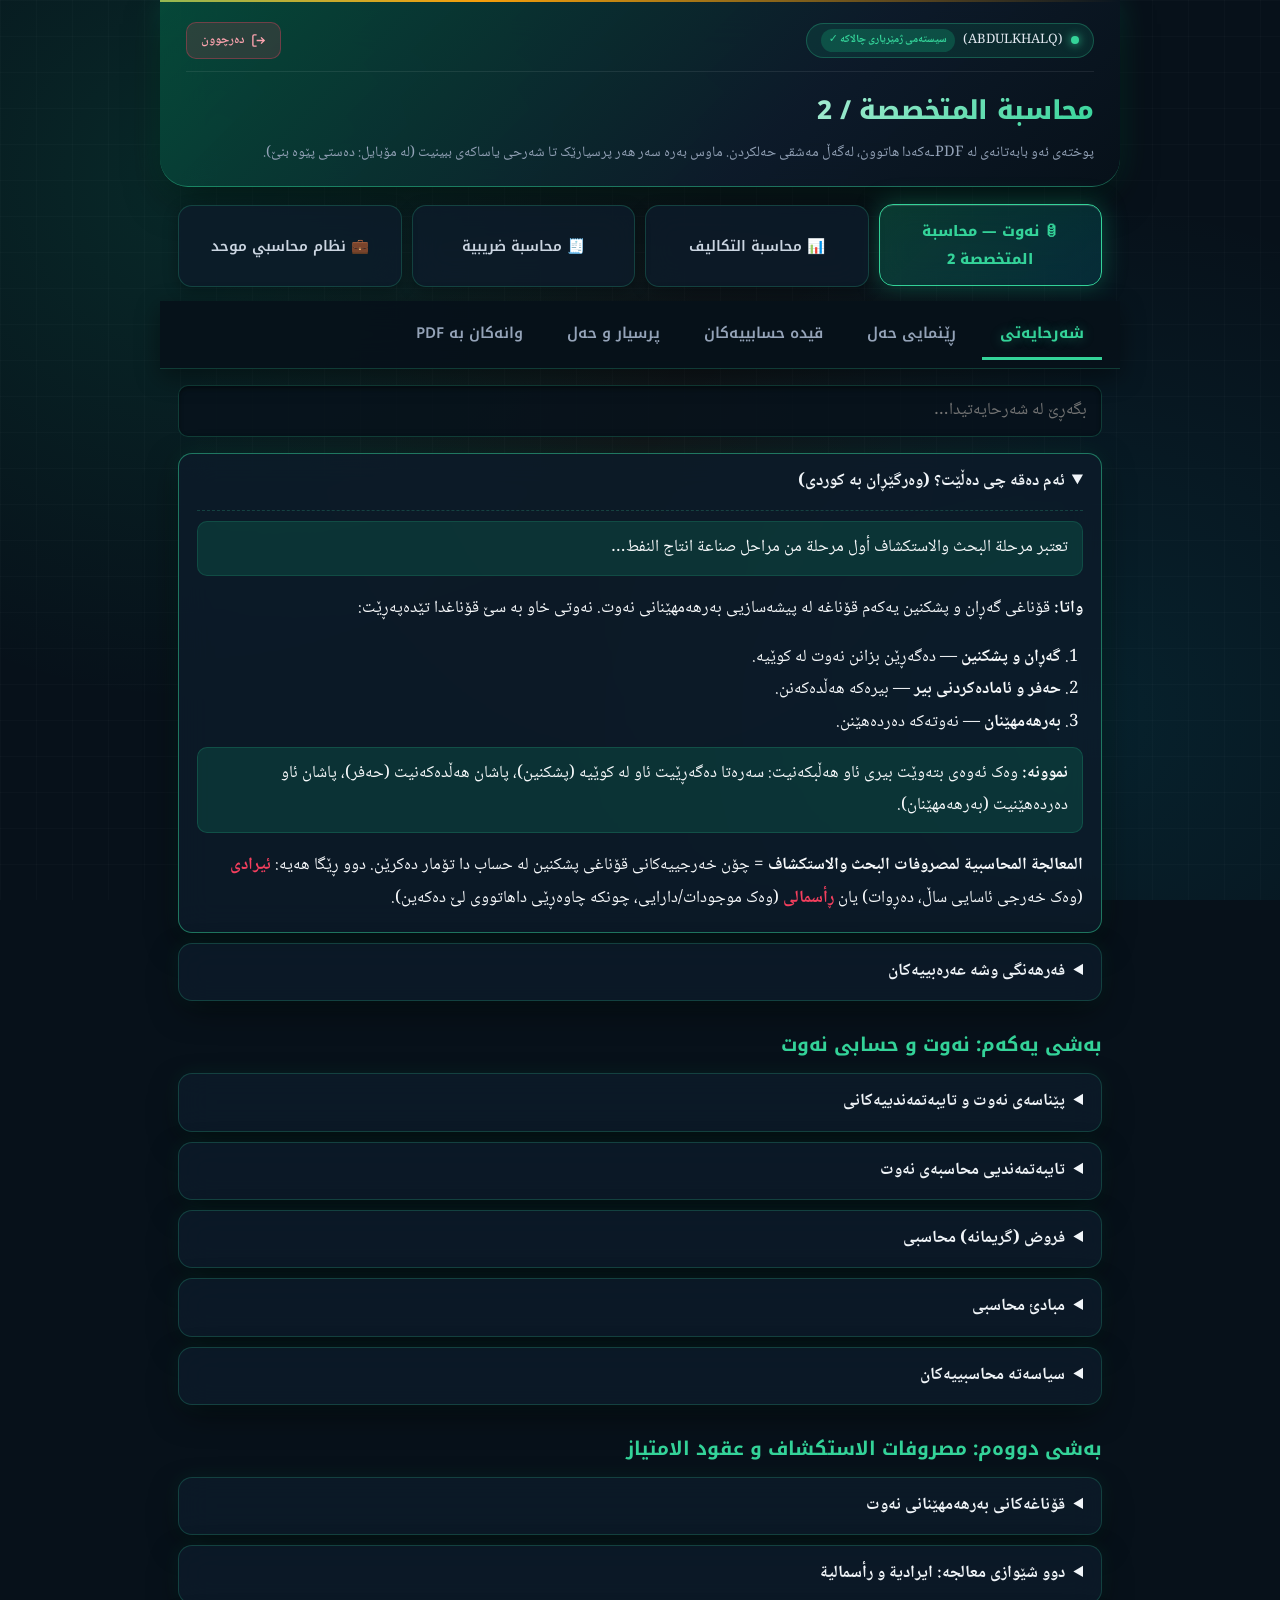
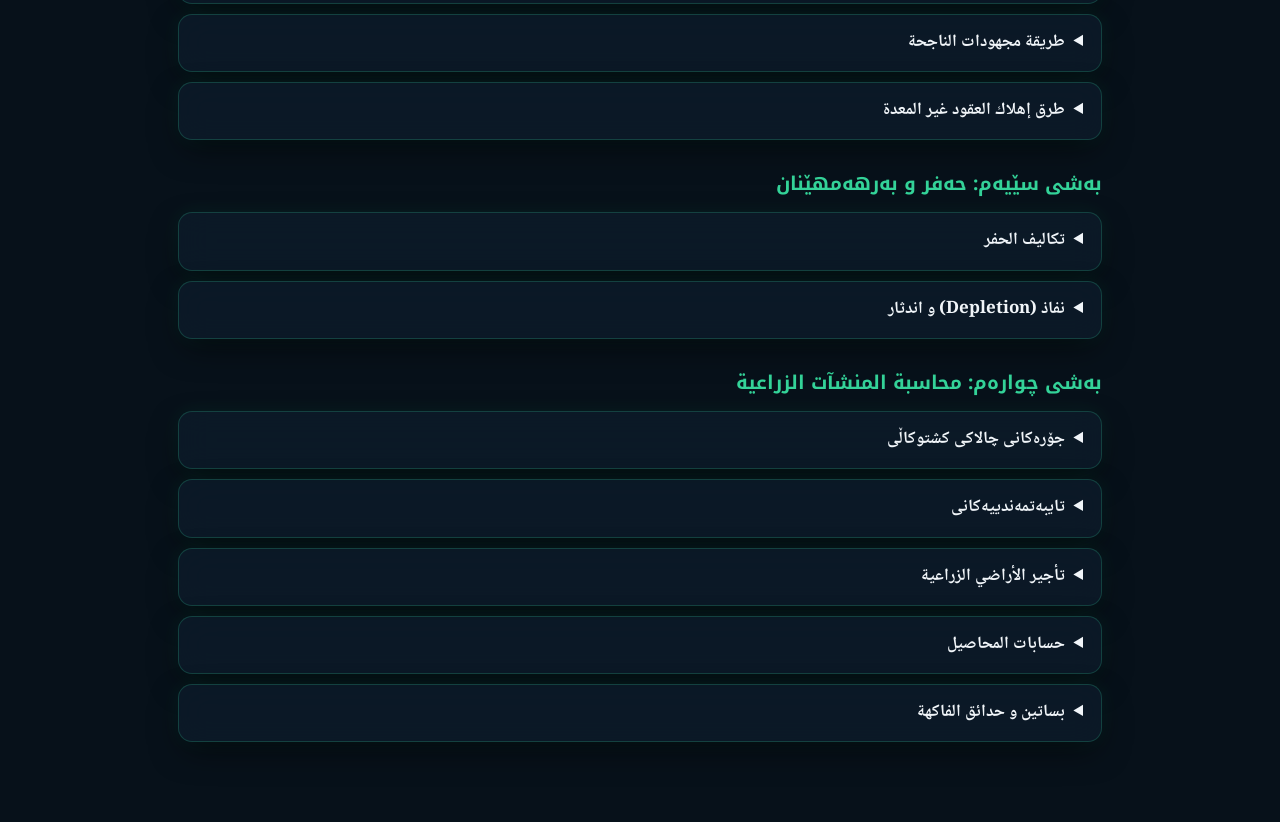
